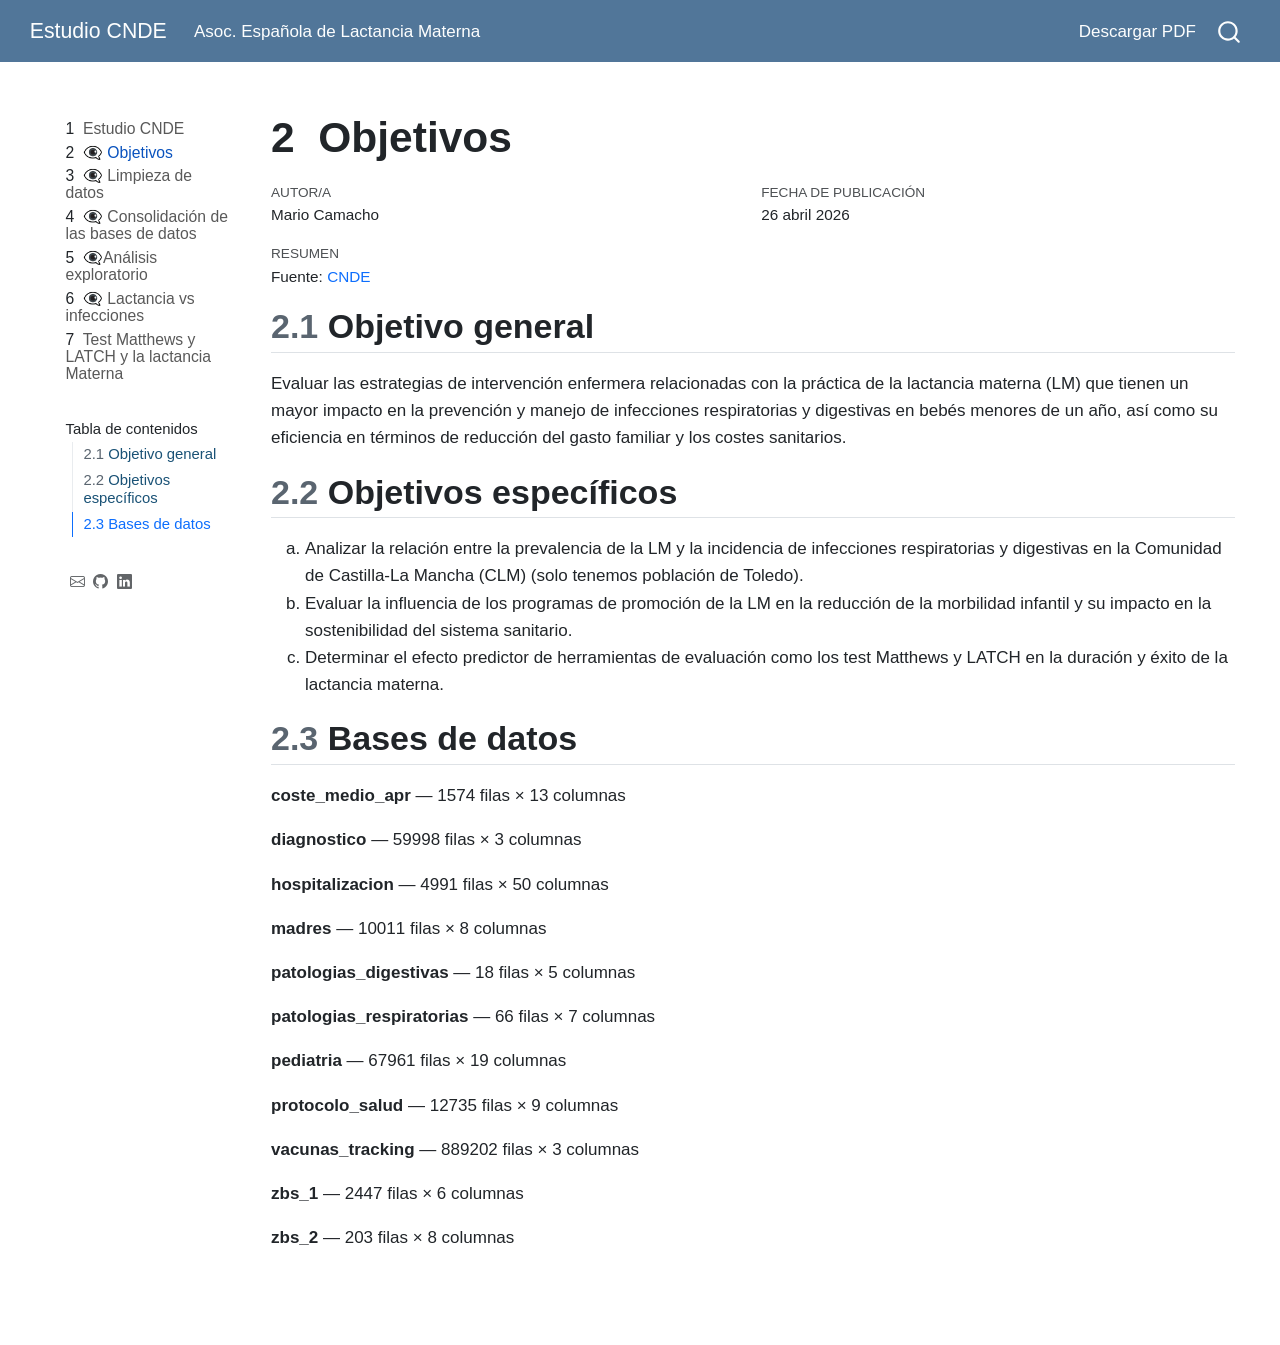
==== src/00_intro.html @ 19fd9476 "Add files via upload" ====
<!DOCTYPE html>
<html xmlns="http://www.w3.org/1999/xhtml" lang="es" xml:lang="es"><head>
<meta http-equiv="Content-Type" content="text/html; charset=UTF-8">
<meta charset="utf-8">
<meta name="generator" content="quarto-1.9.36">
<meta name="viewport" content="width=device-width, initial-scale=1.0, user-scalable=yes">
<meta name="author" content="Mario Camacho">
<title>Estudio CNDE-LM, Infecciones y costes – Estudio CNDE</title>
<style>

code{white-space: pre-wrap;}
span.smallcaps{font-variant: small-caps;}
div.columns{display: flex; gap: min(4vw, 1.5em);}
div.column{flex: auto; overflow-x: auto;}
div.hanging-indent{margin-left: 1.5em; text-indent: -1.5em;}
ul.task-list{list-style: none;}
ul.task-list li input[type="checkbox"] {
width: 0.8em;
margin: 0 0.8em 0.2em -1em;  vertical-align: middle;
}
</style>

<script>const headroomChanged = new CustomEvent("quarto-hrChanged", {
  detail: {},
  bubbles: true,
  cancelable: false,
  composed: false,
});

const announceDismiss = () => {
  const annEl = window.document.getElementById("quarto-announcement");
  if (annEl) {
    annEl.remove();

    const annId = annEl.getAttribute("data-announcement-id");
    window.localStorage.setItem(`quarto-announce-${annId}`, "true");
  }
};

const announceRegister = () => {
  const annEl = window.document.getElementById("quarto-announcement");
  if (annEl) {
    const annId = annEl.getAttribute("data-announcement-id");
    const isDismissed =
      window.localStorage.getItem(`quarto-announce-${annId}`) || false;
    if (isDismissed) {
      announceDismiss();
      return;
    } else {
      annEl.classList.remove("hidden");
    }

    const actionEl = annEl.querySelector(".quarto-announcement-action");
    if (actionEl) {
      actionEl.addEventListener("click", function (e) {
        e.preventDefault();
        // Hide the bar immediately
        announceDismiss();
      });
    }
  }
};

window.document.addEventListener("DOMContentLoaded", function () {
  let init = false;

  announceRegister();

  // Manage the back to top button, if one is present.
  let lastScrollTop = window.pageYOffset || document.documentElement.scrollTop;
  const scrollDownBuffer = 5;
  const scrollUpBuffer = 35;
  const btn = document.getElementById("quarto-back-to-top");
  const hideBackToTop = () => {
    btn.style.display = "none";
  };
  const showBackToTop = () => {
    btn.style.display = "inline-block";
  };
  if (btn) {
    window.document.addEventListener(
      "scroll",
      function () {
        const currentScrollTop =
          window.pageYOffset || document.documentElement.scrollTop;

        // Shows and hides the button 'intelligently' as the user scrolls
        if (currentScrollTop - scrollDownBuffer > lastScrollTop) {
          hideBackToTop();
          lastScrollTop = currentScrollTop <= 0 ? 0 : currentScrollTop;
        } else if (currentScrollTop < lastScrollTop - scrollUpBuffer) {
          showBackToTop();
          lastScrollTop = currentScrollTop <= 0 ? 0 : currentScrollTop;
        }

        // Show the button at the bottom, hides it at the top
        if (currentScrollTop <= 0) {
          hideBackToTop();
        } else if (
          window.innerHeight + currentScrollTop >=
          document.body.offsetHeight
        ) {
          showBackToTop();
        }
      },
      false
    );
  }

  function throttle(func, wait) {
    var timeout;
    return function () {
      const context = this;
      const args = arguments;
      const later = function () {
        clearTimeout(timeout);
        timeout = null;
        func.apply(context, args);
      };

      if (!timeout) {
        timeout = setTimeout(later, wait);
      }
    };
  }

  function headerOffset() {
    // Set an offset if there is are fixed top navbar
    const headerEl = window.document.querySelector("header.fixed-top");
    if (headerEl) {
      return headerEl.clientHeight;
    } else {
      return 0;
    }
  }

  function footerOffset() {
    const footerEl = window.document.querySelector("footer.footer");
    if (footerEl) {
      return footerEl.clientHeight;
    } else {
      return 0;
    }
  }

  function dashboardOffset() {
    const dashboardNavEl = window.document.getElementById(
      "quarto-dashboard-header"
    );
    if (dashboardNavEl !== null) {
      return dashboardNavEl.clientHeight;
    } else {
      return 0;
    }
  }

  function updateDocumentOffsetWithoutAnimation() {
    updateDocumentOffset(false);
  }

  function updateDocumentOffset(animated) {
    // set body offset
    const topOffset = headerOffset();
    const bodyOffset = topOffset + footerOffset() + dashboardOffset();
    const bodyEl = window.document.body;
    bodyEl.setAttribute("data-bs-offset", topOffset);
    bodyEl.style.paddingTop = topOffset + "px";

    // deal with sidebar offsets
    const sidebars = window.document.querySelectorAll(
      ".sidebar, .headroom-target"
    );
    sidebars.forEach((sidebar) => {
      if (!animated) {
        sidebar.classList.add("notransition");
        // Remove the no transition class after the animation has time to complete
        setTimeout(function () {
          sidebar.classList.remove("notransition");
        }, 201);
      }

      if (window.Headroom && sidebar.classList.contains("sidebar-unpinned")) {
        sidebar.style.top = "0";
        sidebar.style.maxHeight = "100vh";
      } else {
        sidebar.style.top = topOffset + "px";
        sidebar.style.maxHeight = "calc(100vh - " + topOffset + "px)";
      }
    });

    // allow space for footer
    const mainContainer = window.document.querySelector(".quarto-container");
    if (mainContainer) {
      mainContainer.style.minHeight = "calc(100vh - " + bodyOffset + "px)";
    }

    // link offset
    let linkStyle = window.document.querySelector("#quarto-target-style");
    if (!linkStyle) {
      linkStyle = window.document.createElement("style");
      linkStyle.setAttribute("id", "quarto-target-style");
      window.document.head.appendChild(linkStyle);
    }
    while (linkStyle.firstChild) {
      linkStyle.removeChild(linkStyle.firstChild);
    }
    if (topOffset > 0) {
      linkStyle.appendChild(
        window.document.createTextNode(`
      section:target::before {
        content: "";
        display: block;
        height: ${topOffset}px;
        margin: -${topOffset}px 0 0;
      }`)
      );
    }
    if (init) {
      window.dispatchEvent(headroomChanged);
    }
    init = true;
  }

  // initialize headroom
  var header = window.document.querySelector("#quarto-header");
  if (header && window.Headroom) {
    const headroom = new window.Headroom(header, {
      tolerance: 5,
      onPin: function () {
        const sidebars = window.document.querySelectorAll(
          ".sidebar, .headroom-target"
        );
        sidebars.forEach((sidebar) => {
          sidebar.classList.remove("sidebar-unpinned");
        });
        updateDocumentOffset();
      },
      onUnpin: function () {
        const sidebars = window.document.querySelectorAll(
          ".sidebar, .headroom-target"
        );
        sidebars.forEach((sidebar) => {
          sidebar.classList.add("sidebar-unpinned");
        });
        updateDocumentOffset();
      },
    });
    headroom.init();

    let frozen = false;
    window.quartoToggleHeadroom = function () {
      if (frozen) {
        headroom.unfreeze();
        frozen = false;
      } else {
        headroom.freeze();
        frozen = true;
      }
    };
  }

  window.addEventListener(
    "hashchange",
    function (e) {
      if (
        getComputedStyle(document.documentElement).scrollBehavior !== "smooth"
      ) {
        window.scrollTo(0, window.pageYOffset - headerOffset());
      }
    },
    false
  );

  // Observe size changed for the header
  const headerEl = window.document.querySelector("header.fixed-top");
  if (headerEl && window.ResizeObserver) {
    const observer = new window.ResizeObserver(() => {
      setTimeout(updateDocumentOffsetWithoutAnimation, 0);
    });
    observer.observe(headerEl, {
      attributes: true,
      childList: true,
      characterData: true,
    });
  } else {
    window.addEventListener(
      "resize",
      throttle(updateDocumentOffsetWithoutAnimation, 50)
    );
  }
  setTimeout(updateDocumentOffsetWithoutAnimation, 250);

  // fixup index.html links if we aren't on the filesystem
  if (window.location.protocol !== "file:") {
    const links = window.document.querySelectorAll("a");
    for (let i = 0; i < links.length; i++) {
      if (links[i].href) {
        links[i].dataset.originalHref = links[i].href;
        links[i].href = links[i].href.replace(/\/index\.html/, "/");
      }
    }

    // Fixup any sharing links that require urls
    // Append url to any sharing urls
    const sharingLinks = window.document.querySelectorAll(
      "a.sidebar-tools-main-item, a.quarto-navigation-tool, a.quarto-navbar-tools, a.quarto-navbar-tools-item"
    );
    for (let i = 0; i < sharingLinks.length; i++) {
      const sharingLink = sharingLinks[i];
      const href = sharingLink.getAttribute("href");
      if (href) {
        sharingLink.setAttribute(
          "href",
          href.replace("|url|", window.location.href)
        );
      }
    }

    // Scroll the active navigation item into view, if necessary
    const navSidebar = window.document.querySelector("nav#quarto-sidebar");
    if (navSidebar) {
      // Find the active item
      const activeItem = navSidebar.querySelector("li.sidebar-item a.active");
      if (activeItem) {
        // Wait for the scroll height and height to resolve by observing size changes on the
        // nav element that is scrollable
        const resizeObserver = new ResizeObserver((_entries) => {
          // The bottom of the element
          const elBottom = activeItem.offsetTop;
          const viewBottom = navSidebar.scrollTop + navSidebar.clientHeight;

          // The element height and scroll height are the same, then we are still loading
          if (viewBottom !== navSidebar.scrollHeight) {
            // Determine if the item isn't visible and scroll to it
            if (elBottom >= viewBottom) {
              navSidebar.scrollTop = elBottom;
            }

            // stop observing now since we've completed the scroll
            resizeObserver.unobserve(navSidebar);
          }
        });
        resizeObserver.observe(navSidebar);
      }
    }
  }
});
</script>
<script>/*!
 * headroom.js v0.12.0 - Give your page some headroom. Hide your header until you need it
 * Copyright (c) 2020 Nick Williams - http://wicky.nillia.ms/headroom.js
 * License: MIT
 */

!function(t,n){"object"==typeof exports&&"undefined"!=typeof module?module.exports=n():"function"==typeof define&&define.amd?define(n):(t=t||self).Headroom=n()}(this,function(){"use strict";function t(){return"undefined"!=typeof window}function d(t){return function(t){return t&&t.document&&function(t){return 9===t.nodeType}(t.document)}(t)?function(t){var n=t.document,o=n.body,s=n.documentElement;return{scrollHeight:function(){return Math.max(o.scrollHeight,s.scrollHeight,o.offsetHeight,s.offsetHeight,o.clientHeight,s.clientHeight)},height:function(){return t.innerHeight||s.clientHeight||o.clientHeight},scrollY:function(){return void 0!==t.pageYOffset?t.pageYOffset:(s||o.parentNode||o).scrollTop}}}(t):function(t){return{scrollHeight:function(){return Math.max(t.scrollHeight,t.offsetHeight,t.clientHeight)},height:function(){return Math.max(t.offsetHeight,t.clientHeight)},scrollY:function(){return t.scrollTop}}}(t)}function n(t,s,e){var n,o=function(){var n=!1;try{var t={get passive(){n=!0}};window.addEventListener("test",t,t),window.removeEventListener("test",t,t)}catch(t){n=!1}return n}(),i=!1,r=d(t),l=r.scrollY(),a={};function c(){var t=Math.round(r.scrollY()),n=r.height(),o=r.scrollHeight();a.scrollY=t,a.lastScrollY=l,a.direction=l<t?"down":"up",a.distance=Math.abs(t-l),a.isOutOfBounds=t<0||o<t+n,a.top=t<=s.offset[a.direction],a.bottom=o<=t+n,a.toleranceExceeded=a.distance>s.tolerance[a.direction],e(a),l=t,i=!1}function h(){i||(i=!0,n=requestAnimationFrame(c))}var u=!!o&&{passive:!0,capture:!1};return t.addEventListener("scroll",h,u),c(),{destroy:function(){cancelAnimationFrame(n),t.removeEventListener("scroll",h,u)}}}function o(t){return t===Object(t)?t:{down:t,up:t}}function s(t,n){n=n||{},Object.assign(this,s.options,n),this.classes=Object.assign({},s.options.classes,n.classes),this.elem=t,this.tolerance=o(this.tolerance),this.offset=o(this.offset),this.initialised=!1,this.frozen=!1}return s.prototype={constructor:s,init:function(){return s.cutsTheMustard&&!this.initialised&&(this.addClass("initial"),this.initialised=!0,setTimeout(function(t){t.scrollTracker=n(t.scroller,{offset:t.offset,tolerance:t.tolerance},t.update.bind(t))},100,this)),this},destroy:function(){this.initialised=!1,Object.keys(this.classes).forEach(this.removeClass,this),this.scrollTracker.destroy()},unpin:function(){!this.hasClass("pinned")&&this.hasClass("unpinned")||(this.addClass("unpinned"),this.removeClass("pinned"),this.onUnpin&&this.onUnpin.call(this))},pin:function(){this.hasClass("unpinned")&&(this.addClass("pinned"),this.removeClass("unpinned"),this.onPin&&this.onPin.call(this))},freeze:function(){this.frozen=!0,this.addClass("frozen")},unfreeze:function(){this.frozen=!1,this.removeClass("frozen")},top:function(){this.hasClass("top")||(this.addClass("top"),this.removeClass("notTop"),this.onTop&&this.onTop.call(this))},notTop:function(){this.hasClass("notTop")||(this.addClass("notTop"),this.removeClass("top"),this.onNotTop&&this.onNotTop.call(this))},bottom:function(){this.hasClass("bottom")||(this.addClass("bottom"),this.removeClass("notBottom"),this.onBottom&&this.onBottom.call(this))},notBottom:function(){this.hasClass("notBottom")||(this.addClass("notBottom"),this.removeClass("bottom"),this.onNotBottom&&this.onNotBottom.call(this))},shouldUnpin:function(t){return"down"===t.direction&&!t.top&&t.toleranceExceeded},shouldPin:function(t){return"up"===t.direction&&t.toleranceExceeded||t.top},addClass:function(t){this.elem.classList.add.apply(this.elem.classList,this.classes[t].split(" "))},removeClass:function(t){this.elem.classList.remove.apply(this.elem.classList,this.classes[t].split(" "))},hasClass:function(t){return this.classes[t].split(" ").every(function(t){return this.classList.contains(t)},this.elem)},update:function(t){t.isOutOfBounds||!0!==this.frozen&&(t.top?this.top():this.notTop(),t.bottom?this.bottom():this.notBottom(),this.shouldUnpin(t)?this.unpin():this.shouldPin(t)&&this.pin())}},s.options={tolerance:{up:0,down:0},offset:0,scroller:t()?window:null,classes:{frozen:"headroom--frozen",pinned:"headroom--pinned",unpinned:"headroom--unpinned",top:"headroom--top",notTop:"headroom--not-top",bottom:"headroom--bottom",notBottom:"headroom--not-bottom",initial:"headroom"}},s.cutsTheMustard=!!(t()&&function(){}.bind&&"classList"in document.documentElement&&Object.assign&&Object.keys&&requestAnimationFrame),s});
</script>
<script>/*!
 * clipboard.js v2.0.11
 * https://clipboardjs.com/
 *
 * Licensed MIT © Zeno Rocha
 */
!function(t,e){"object"==typeof exports&&"object"==typeof module?module.exports=e():"function"==typeof define&&define.amd?define([],e):"object"==typeof exports?exports.ClipboardJS=e():t.ClipboardJS=e()}(this,function(){return n={686:function(t,e,n){"use strict";n.d(e,{default:function(){return b}});var e=n(279),i=n.n(e),e=n(370),u=n.n(e),e=n(817),r=n.n(e);function c(t){try{return document.execCommand(t)}catch(t){return}}var a=function(t){t=r()(t);return c("cut"),t};function o(t,e){var n,o,t=(n=t,o="rtl"===document.documentElement.getAttribute("dir"),(t=document.createElement("textarea")).style.fontSize="12pt",t.style.border="0",t.style.padding="0",t.style.margin="0",t.style.position="absolute",t.style[o?"right":"left"]="-9999px",o=window.pageYOffset||document.documentElement.scrollTop,t.style.top="".concat(o,"px"),t.setAttribute("readonly",""),t.value=n,t);return e.container.appendChild(t),e=r()(t),c("copy"),t.remove(),e}var f=function(t){var e=1<arguments.length&&void 0!==arguments[1]?arguments[1]:{container:document.body},n="";return"string"==typeof t?n=o(t,e):t instanceof HTMLInputElement&&!["text","search","url","tel","password"].includes(null==t?void 0:t.type)?n=o(t.value,e):(n=r()(t),c("copy")),n};function l(t){return(l="function"==typeof Symbol&&"symbol"==typeof Symbol.iterator?function(t){return typeof t}:function(t){return t&&"function"==typeof Symbol&&t.constructor===Symbol&&t!==Symbol.prototype?"symbol":typeof t})(t)}var s=function(){var t=0<arguments.length&&void 0!==arguments[0]?arguments[0]:{},e=t.action,n=void 0===e?"copy":e,o=t.container,e=t.target,t=t.text;if("copy"!==n&&"cut"!==n)throw new Error('Invalid "action" value, use either "copy" or "cut"');if(void 0!==e){if(!e||"object"!==l(e)||1!==e.nodeType)throw new Error('Invalid "target" value, use a valid Element');if("copy"===n&&e.hasAttribute("disabled"))throw new Error('Invalid "target" attribute. Please use "readonly" instead of "disabled" attribute');if("cut"===n&&(e.hasAttribute("readonly")||e.hasAttribute("disabled")))throw new Error('Invalid "target" attribute. You can\'t cut text from elements with "readonly" or "disabled" attributes')}return t?f(t,{container:o}):e?"cut"===n?a(e):f(e,{container:o}):void 0};function p(t){return(p="function"==typeof Symbol&&"symbol"==typeof Symbol.iterator?function(t){return typeof t}:function(t){return t&&"function"==typeof Symbol&&t.constructor===Symbol&&t!==Symbol.prototype?"symbol":typeof t})(t)}function d(t,e){for(var n=0;n<e.length;n++){var o=e[n];o.enumerable=o.enumerable||!1,o.configurable=!0,"value"in o&&(o.writable=!0),Object.defineProperty(t,o.key,o)}}function y(t,e){return(y=Object.setPrototypeOf||function(t,e){return t.__proto__=e,t})(t,e)}function h(n){var o=function(){if("undefined"==typeof Reflect||!Reflect.construct)return!1;if(Reflect.construct.sham)return!1;if("function"==typeof Proxy)return!0;try{return Date.prototype.toString.call(Reflect.construct(Date,[],function(){})),!0}catch(t){return!1}}();return function(){var t,e=v(n);return t=o?(t=v(this).constructor,Reflect.construct(e,arguments,t)):e.apply(this,arguments),e=this,!(t=t)||"object"!==p(t)&&"function"!=typeof t?function(t){if(void 0!==t)return t;throw new ReferenceError("this hasn't been initialised - super() hasn't been called")}(e):t}}function v(t){return(v=Object.setPrototypeOf?Object.getPrototypeOf:function(t){return t.__proto__||Object.getPrototypeOf(t)})(t)}function m(t,e){t="data-clipboard-".concat(t);if(e.hasAttribute(t))return e.getAttribute(t)}var b=function(){!function(t,e){if("function"!=typeof e&&null!==e)throw new TypeError("Super expression must either be null or a function");t.prototype=Object.create(e&&e.prototype,{constructor:{value:t,writable:!0,configurable:!0}}),e&&y(t,e)}(r,i());var t,e,n,o=h(r);function r(t,e){var n;return function(t){if(!(t instanceof r))throw new TypeError("Cannot call a class as a function")}(this),(n=o.call(this)).resolveOptions(e),n.listenClick(t),n}return t=r,n=[{key:"copy",value:function(t){var e=1<arguments.length&&void 0!==arguments[1]?arguments[1]:{container:document.body};return f(t,e)}},{key:"cut",value:function(t){return a(t)}},{key:"isSupported",value:function(){var t=0<arguments.length&&void 0!==arguments[0]?arguments[0]:["copy","cut"],t="string"==typeof t?[t]:t,e=!!document.queryCommandSupported;return t.forEach(function(t){e=e&&!!document.queryCommandSupported(t)}),e}}],(e=[{key:"resolveOptions",value:function(){var t=0<arguments.length&&void 0!==arguments[0]?arguments[0]:{};this.action="function"==typeof t.action?t.action:this.defaultAction,this.target="function"==typeof t.target?t.target:this.defaultTarget,this.text="function"==typeof t.text?t.text:this.defaultText,this.container="object"===p(t.container)?t.container:document.body}},{key:"listenClick",value:function(t){var e=this;this.listener=u()(t,"click",function(t){return e.onClick(t)})}},{key:"onClick",value:function(t){var e=t.delegateTarget||t.currentTarget,n=this.action(e)||"copy",t=s({action:n,container:this.container,target:this.target(e),text:this.text(e)});this.emit(t?"success":"error",{action:n,text:t,trigger:e,clearSelection:function(){e&&e.focus(),window.getSelection().removeAllRanges()}})}},{key:"defaultAction",value:function(t){return m("action",t)}},{key:"defaultTarget",value:function(t){t=m("target",t);if(t)return document.querySelector(t)}},{key:"defaultText",value:function(t){return m("text",t)}},{key:"destroy",value:function(){this.listener.destroy()}}])&&d(t.prototype,e),n&&d(t,n),r}()},828:function(t){var e;"undefined"==typeof Element||Element.prototype.matches||((e=Element.prototype).matches=e.matchesSelector||e.mozMatchesSelector||e.msMatchesSelector||e.oMatchesSelector||e.webkitMatchesSelector),t.exports=function(t,e){for(;t&&9!==t.nodeType;){if("function"==typeof t.matches&&t.matches(e))return t;t=t.parentNode}}},438:function(t,e,n){var u=n(828);function i(t,e,n,o,r){var i=function(e,n,t,o){return function(t){t.delegateTarget=u(t.target,n),t.delegateTarget&&o.call(e,t)}}.apply(this,arguments);return t.addEventListener(n,i,r),{destroy:function(){t.removeEventListener(n,i,r)}}}t.exports=function(t,e,n,o,r){return"function"==typeof t.addEventListener?i.apply(null,arguments):"function"==typeof n?i.bind(null,document).apply(null,arguments):("string"==typeof t&&(t=document.querySelectorAll(t)),Array.prototype.map.call(t,function(t){return i(t,e,n,o,r)}))}},879:function(t,n){n.node=function(t){return void 0!==t&&t instanceof HTMLElement&&1===t.nodeType},n.nodeList=function(t){var e=Object.prototype.toString.call(t);return void 0!==t&&("[object NodeList]"===e||"[object HTMLCollection]"===e)&&"length"in t&&(0===t.length||n.node(t[0]))},n.string=function(t){return"string"==typeof t||t instanceof String},n.fn=function(t){return"[object Function]"===Object.prototype.toString.call(t)}},370:function(t,e,n){var f=n(879),l=n(438);t.exports=function(t,e,n){if(!t&&!e&&!n)throw new Error("Missing required arguments");if(!f.string(e))throw new TypeError("Second argument must be a String");if(!f.fn(n))throw new TypeError("Third argument must be a Function");if(f.node(t))return c=e,a=n,(u=t).addEventListener(c,a),{destroy:function(){u.removeEventListener(c,a)}};if(f.nodeList(t))return o=t,r=e,i=n,Array.prototype.forEach.call(o,function(t){t.addEventListener(r,i)}),{destroy:function(){Array.prototype.forEach.call(o,function(t){t.removeEventListener(r,i)})}};if(f.string(t))return t=t,e=e,n=n,l(document.body,t,e,n);throw new TypeError("First argument must be a String, HTMLElement, HTMLCollection, or NodeList");var o,r,i,u,c,a}},817:function(t){t.exports=function(t){var e,n="SELECT"===t.nodeName?(t.focus(),t.value):"INPUT"===t.nodeName||"TEXTAREA"===t.nodeName?((e=t.hasAttribute("readonly"))||t.setAttribute("readonly",""),t.select(),t.setSelectionRange(0,t.value.length),e||t.removeAttribute("readonly"),t.value):(t.hasAttribute("contenteditable")&&t.focus(),n=window.getSelection(),(e=document.createRange()).selectNodeContents(t),n.removeAllRanges(),n.addRange(e),n.toString());return n}},279:function(t){function e(){}e.prototype={on:function(t,e,n){var o=this.e||(this.e={});return(o[t]||(o[t]=[])).push({fn:e,ctx:n}),this},once:function(t,e,n){var o=this;function r(){o.off(t,r),e.apply(n,arguments)}return r._=e,this.on(t,r,n)},emit:function(t){for(var e=[].slice.call(arguments,1),n=((this.e||(this.e={}))[t]||[]).slice(),o=0,r=n.length;o<r;o++)n[o].fn.apply(n[o].ctx,e);return this},off:function(t,e){var n=this.e||(this.e={}),o=n[t],r=[];if(o&&e)for(var i=0,u=o.length;i<u;i++)o[i].fn!==e&&o[i].fn._!==e&&r.push(o[i]);return r.length?n[t]=r:delete n[t],this}},t.exports=e,t.exports.TinyEmitter=e}},r={},o.n=function(t){var e=t&&t.__esModule?function(){return t.default}:function(){return t};return o.d(e,{a:e}),e},o.d=function(t,e){for(var n in e)o.o(e,n)&&!o.o(t,n)&&Object.defineProperty(t,n,{enumerable:!0,get:e[n]})},o.o=function(t,e){return Object.prototype.hasOwnProperty.call(t,e)},o(686).default;function o(t){if(r[t])return r[t].exports;var e=r[t]={exports:{}};return n[t](e,e.exports,o),e.exports}var n,r});</script>
<script>/*! @algolia/autocomplete-js 1.19.1 | MIT License | © Algolia, Inc. and contributors | https://github.com/algolia/autocomplete */
!function(e,t){"object"==typeof exports&&"undefined"!=typeof module?t(exports):"function"==typeof define&&define.amd?define(["exports"],t):t((e="undefined"!=typeof globalThis?globalThis:e||self)["@algolia/autocomplete-js"]={})}(this,(function(e){"use strict";function t(e,t){var n=Object.keys(e);if(Object.getOwnPropertySymbols){var r=Object.getOwnPropertySymbols(e);t&&(r=r.filter((function(t){return Object.getOwnPropertyDescriptor(e,t).enumerable}))),n.push.apply(n,r)}return n}function n(e){for(var n=1;n<arguments.length;n++){var r=null!=arguments[n]?arguments[n]:{};n%2?t(Object(r),!0).forEach((function(t){o(e,t,r[t])})):Object.getOwnPropertyDescriptors?Object.defineProperties(e,Object.getOwnPropertyDescriptors(r)):t(Object(r)).forEach((function(t){Object.defineProperty(e,t,Object.getOwnPropertyDescriptor(r,t))}))}return e}function r(e){return r="function"==typeof Symbol&&"symbol"==typeof Symbol.iterator?function(e){return typeof e}:function(e){return e&&"function"==typeof Symbol&&e.constructor===Symbol&&e!==Symbol.prototype?"symbol":typeof e},r(e)}function o(e,t,n){return(t=function(e){var t=function(e,t){if("object"!=typeof e||null===e)return e;var n=e[Symbol.toPrimitive];if(void 0!==n){var r=n.call(e,t||"default");if("object"!=typeof r)return r;throw new TypeError("@@toPrimitive must return a primitive value.")}return("string"===t?String:Number)(e)}(e,"string");return"symbol"==typeof t?t:String(t)}(t))in e?Object.defineProperty(e,t,{value:n,enumerable:!0,configurable:!0,writable:!0}):e[t]=n,e}function i(){return i=Object.assign?Object.assign.bind():function(e){for(var t=1;t<arguments.length;t++){var n=arguments[t];for(var r in n)Object.prototype.hasOwnProperty.call(n,r)&&(e[r]=n[r])}return e},i.apply(this,arguments)}function u(e,t){if(null==e)return{};var n,r,o=function(e,t){if(null==e)return{};var n,r,o={},i=Object.keys(e);for(r=0;r<i.length;r++)n=i[r],t.indexOf(n)>=0||(o[n]=e[n]);return o}(e,t);if(Object.getOwnPropertySymbols){var i=Object.getOwnPropertySymbols(e);for(r=0;r<i.length;r++)n=i[r],t.indexOf(n)>=0||Object.prototype.propertyIsEnumerable.call(e,n)&&(o[n]=e[n])}return o}function a(e,t){return function(e){if(Array.isArray(e))return e}(e)||function(e,t){var n=null==e?null:"undefined"!=typeof Symbol&&e[Symbol.iterator]||e["@@iterator"];if(null!=n){var r,o,i,u,a=[],l=!0,c=!1;try{if(i=(n=n.call(e)).next,0===t){if(Object(n)!==n)return;l=!1}else for(;!(l=(r=i.call(n)).done)&&(a.push(r.value),a.length!==t);l=!0);}catch(e){c=!0,o=e}finally{try{if(!l&&null!=n.return&&(u=n.return(),Object(u)!==u))return}finally{if(c)throw o}}return a}}(e,t)||c(e,t)||function(){throw new TypeError("Invalid attempt to destructure non-iterable instance.\nIn order to be iterable, non-array objects must have a [Symbol.iterator]() method.")}()}function l(e){return function(e){if(Array.isArray(e))return s(e)}(e)||function(e){if("undefined"!=typeof Symbol&&null!=e[Symbol.iterator]||null!=e["@@iterator"])return Array.from(e)}(e)||c(e)||function(){throw new TypeError("Invalid attempt to spread non-iterable instance.\nIn order to be iterable, non-array objects must have a [Symbol.iterator]() method.")}()}function c(e,t){if(e){if("string"==typeof e)return s(e,t);var n=Object.prototype.toString.call(e).slice(8,-1);return"Object"===n&&e.constructor&&(n=e.constructor.name),"Map"===n||"Set"===n?Array.from(e):"Arguments"===n||/^(?:Ui|I)nt(?:8|16|32)(?:Clamped)?Array$/.test(n)?s(e,t):void 0}}function s(e,t){(null==t||t>e.length)&&(t=e.length);for(var n=0,r=new Array(t);n<t;n++)r[n]=e[n];return r}function f(e){return{current:e}}function p(e,t){var n=void 0;return function(){for(var r=arguments.length,o=new Array(r),i=0;i<r;i++)o[i]=arguments[i];n&&clearTimeout(n),n=setTimeout((function(){return e.apply(void 0,o)}),t)}}function m(e){return e.reduce((function(e,t){return e.concat(t)}),[])}var v=0;function d(){return"autocomplete-".concat(v++)}function y(e,t){return t.reduce((function(e,t){return e&&e[t]}),e)}function b(e){return 0===e.collections.length?0:e.collections.reduce((function(e,t){return e+t.items.length}),0)}function g(e){return e!==Object(e)}function h(e,t){if(e===t)return!0;if(g(e)||g(t)||"function"==typeof e||"function"==typeof t)return e===t;if(Object.keys(e).length!==Object.keys(t).length)return!1;for(var n=0,r=Object.keys(e);n<r.length;n++){var o=r[n];if(!(o in t))return!1;if(!h(e[o],t[o]))return!1}return!0}var _=function(){};var O="1.19.1",S=[{segment:"autocomplete-core",version:O}];function j(e){var t=e.item,n=e.items,r=void 0===n?[]:n;return{index:t.__autocomplete_indexName,items:[t],positions:[1+r.findIndex((function(e){return e.objectID===t.objectID}))],queryID:t.__autocomplete_queryID,algoliaSource:["autocomplete"]}}function P(e,t){return function(e){if(Array.isArray(e))return e}(e)||function(e,t){var n=null==e?null:"undefined"!=typeof Symbol&&e[Symbol.iterator]||e["@@iterator"];if(null!=n){var r,o,i,u,a=[],l=!0,c=!1;try{if(i=(n=n.call(e)).next,0===t){if(Object(n)!==n)return;l=!1}else for(;!(l=(r=i.call(n)).done)&&(a.push(r.value),a.length!==t);l=!0);}catch(e){c=!0,o=e}finally{try{if(!l&&null!=n.return&&(u=n.return(),Object(u)!==u))return}finally{if(c)throw o}}return a}}(e,t)||function(e,t){if(!e)return;if("string"==typeof e)return w(e,t);var n=Object.prototype.toString.call(e).slice(8,-1);"Object"===n&&e.constructor&&(n=e.constructor.name);if("Map"===n||"Set"===n)return Array.from(e);if("Arguments"===n||/^(?:Ui|I)nt(?:8|16|32)(?:Clamped)?Array$/.test(n))return w(e,t)}(e,t)||function(){throw new TypeError("Invalid attempt to destructure non-iterable instance.\nIn order to be iterable, non-array objects must have a [Symbol.iterator]() method.")}()}function w(e,t){(null==t||t>e.length)&&(t=e.length);for(var n=0,r=new Array(t);n<t;n++)r[n]=e[n];return r}var I=["items"],A=["items"];function E(e){return E="function"==typeof Symbol&&"symbol"==typeof Symbol.iterator?function(e){return typeof e}:function(e){return e&&"function"==typeof Symbol&&e.constructor===Symbol&&e!==Symbol.prototype?"symbol":typeof e},E(e)}function D(e){return function(e){if(Array.isArray(e))return C(e)}(e)||function(e){if("undefined"!=typeof Symbol&&null!=e[Symbol.iterator]||null!=e["@@iterator"])return Array.from(e)}(e)||function(e,t){if(!e)return;if("string"==typeof e)return C(e,t);var n=Object.prototype.toString.call(e).slice(8,-1);"Object"===n&&e.constructor&&(n=e.constructor.name);if("Map"===n||"Set"===n)return Array.from(e);if("Arguments"===n||/^(?:Ui|I)nt(?:8|16|32)(?:Clamped)?Array$/.test(n))return C(e,t)}(e)||function(){throw new TypeError("Invalid attempt to spread non-iterable instance.\nIn order to be iterable, non-array objects must have a [Symbol.iterator]() method.")}()}function C(e,t){(null==t||t>e.length)&&(t=e.length);for(var n=0,r=new Array(t);n<t;n++)r[n]=e[n];return r}function k(e,t){if(null==e)return{};var n,r,o=function(e,t){if(null==e)return{};var n,r,o={},i=Object.keys(e);for(r=0;r<i.length;r++)n=i[r],t.indexOf(n)>=0||(o[n]=e[n]);return o}(e,t);if(Object.getOwnPropertySymbols){var i=Object.getOwnPropertySymbols(e);for(r=0;r<i.length;r++)n=i[r],t.indexOf(n)>=0||Object.prototype.propertyIsEnumerable.call(e,n)&&(o[n]=e[n])}return o}function x(e,t){var n=Object.keys(e);if(Object.getOwnPropertySymbols){var r=Object.getOwnPropertySymbols(e);t&&(r=r.filter((function(t){return Object.getOwnPropertyDescriptor(e,t).enumerable}))),n.push.apply(n,r)}return n}function N(e){for(var t=1;t<arguments.length;t++){var n=null!=arguments[t]?arguments[t]:{};t%2?x(Object(n),!0).forEach((function(t){T(e,t,n[t])})):Object.getOwnPropertyDescriptors?Object.defineProperties(e,Object.getOwnPropertyDescriptors(n)):x(Object(n)).forEach((function(t){Object.defineProperty(e,t,Object.getOwnPropertyDescriptor(n,t))}))}return e}function T(e,t,n){return(t=function(e){var t=function(e,t){if("object"!==E(e)||null===e)return e;var n=e[Symbol.toPrimitive];if(void 0!==n){var r=n.call(e,t||"default");if("object"!==E(r))return r;throw new TypeError("@@toPrimitive must return a primitive value.")}return("string"===t?String:Number)(e)}(e,"string");return"symbol"===E(t)?t:String(t)}(t))in e?Object.defineProperty(e,t,{value:n,enumerable:!0,configurable:!0,writable:!0}):e[t]=n,e}function q(e){for(var t=arguments.length>1&&void 0!==arguments[1]?arguments[1]:20,n=[],r=0;r<e.objectIDs.length;r+=t)n.push(N(N({},e),{},{objectIDs:e.objectIDs.slice(r,r+t)}));return n}function B(e){return e.map((function(e){var t=e.items,n=k(e,I);return N(N({},n),{},{objectIDs:(null==t?void 0:t.map((function(e){return e.objectID})))||n.objectIDs})}))}function R(e){var t,n,r,o=(t=P((e.version||"").split(".").map(Number),2),n=t[0],r=t[1],n>=3||2===n&&r>=4||1===n&&r>=10);function i(t,n,r){if(o&&void 0!==r){var i=r[0].__autocomplete_algoliaCredentials,u={"X-Algolia-Application-Id":i.appId,"X-Algolia-API-Key":i.apiKey};e.apply(void 0,[t].concat(D(n),[{headers:u}]))}else e.apply(void 0,[t].concat(D(n)))}return{init:function(t,n){e("init",{appId:t,apiKey:n})},setAuthenticatedUserToken:function(t){e("setAuthenticatedUserToken",t)},setUserToken:function(t){e("setUserToken",t)},clickedObjectIDsAfterSearch:function(){for(var e=arguments.length,t=new Array(e),n=0;n<e;n++)t[n]=arguments[n];t.length>0&&i("clickedObjectIDsAfterSearch",B(t),t[0].items)},clickedObjectIDs:function(){for(var e=arguments.length,t=new Array(e),n=0;n<e;n++)t[n]=arguments[n];t.length>0&&i("clickedObjectIDs",B(t),t[0].items)},clickedFilters:function(){for(var t=arguments.length,n=new Array(t),r=0;r<t;r++)n[r]=arguments[r];n.length>0&&e.apply(void 0,["clickedFilters"].concat(n))},convertedObjectIDsAfterSearch:function(){for(var e=arguments.length,t=new Array(e),n=0;n<e;n++)t[n]=arguments[n];t.length>0&&i("convertedObjectIDsAfterSearch",B(t),t[0].items)},convertedObjectIDs:function(){for(var e=arguments.length,t=new Array(e),n=0;n<e;n++)t[n]=arguments[n];t.length>0&&i("convertedObjectIDs",B(t),t[0].items)},convertedFilters:function(){for(var t=arguments.length,n=new Array(t),r=0;r<t;r++)n[r]=arguments[r];n.length>0&&e.apply(void 0,["convertedFilters"].concat(n))},viewedObjectIDs:function(){for(var e=arguments.length,t=new Array(e),n=0;n<e;n++)t[n]=arguments[n];t.length>0&&t.reduce((function(e,t){var n=t.items,r=k(t,A);return[].concat(D(e),D(q(N(N({},r),{},{objectIDs:(null==n?void 0:n.map((function(e){return e.objectID})))||r.objectIDs})).map((function(e){return{items:n,payload:e}}))))}),[]).forEach((function(e){var t=e.items;return i("viewedObjectIDs",[e.payload],t)}))},viewedFilters:function(){for(var t=arguments.length,n=new Array(t),r=0;r<t;r++)n[r]=arguments[r];n.length>0&&e.apply(void 0,["viewedFilters"].concat(n))}}}function L(e){var t=e.items.reduce((function(e,t){var n;return e[t.__autocomplete_indexName]=(null!==(n=e[t.__autocomplete_indexName])&&void 0!==n?n:[]).concat(t),e}),{});return Object.keys(t).map((function(e){return{index:e,items:t[e],algoliaSource:["autocomplete"]}}))}function F(e){return e.objectID&&e.__autocomplete_indexName&&e.__autocomplete_queryID}function U(e){return U="function"==typeof Symbol&&"symbol"==typeof Symbol.iterator?function(e){return typeof e}:function(e){return e&&"function"==typeof Symbol&&e.constructor===Symbol&&e!==Symbol.prototype?"symbol":typeof e},U(e)}function M(e){return function(e){if(Array.isArray(e))return H(e)}(e)||function(e){if("undefined"!=typeof Symbol&&null!=e[Symbol.iterator]||null!=e["@@iterator"])return Array.from(e)}(e)||function(e,t){if(!e)return;if("string"==typeof e)return H(e,t);var n=Object.prototype.toString.call(e).slice(8,-1);"Object"===n&&e.constructor&&(n=e.constructor.name);if("Map"===n||"Set"===n)return Array.from(e);if("Arguments"===n||/^(?:Ui|I)nt(?:8|16|32)(?:Clamped)?Array$/.test(n))return H(e,t)}(e)||function(){throw new TypeError("Invalid attempt to spread non-iterable instance.\nIn order to be iterable, non-array objects must have a [Symbol.iterator]() method.")}()}function H(e,t){(null==t||t>e.length)&&(t=e.length);for(var n=0,r=new Array(t);n<t;n++)r[n]=e[n];return r}function V(e,t){var n=Object.keys(e);if(Object.getOwnPropertySymbols){var r=Object.getOwnPropertySymbols(e);t&&(r=r.filter((function(t){return Object.getOwnPropertyDescriptor(e,t).enumerable}))),n.push.apply(n,r)}return n}function W(e){for(var t=1;t<arguments.length;t++){var n=null!=arguments[t]?arguments[t]:{};t%2?V(Object(n),!0).forEach((function(t){Q(e,t,n[t])})):Object.getOwnPropertyDescriptors?Object.defineProperties(e,Object.getOwnPropertyDescriptors(n)):V(Object(n)).forEach((function(t){Object.defineProperty(e,t,Object.getOwnPropertyDescriptor(n,t))}))}return e}function Q(e,t,n){return(t=function(e){var t=function(e,t){if("object"!==U(e)||null===e)return e;var n=e[Symbol.toPrimitive];if(void 0!==n){var r=n.call(e,t||"default");if("object"!==U(r))return r;throw new TypeError("@@toPrimitive must return a primitive value.")}return("string"===t?String:Number)(e)}(e,"string");return"symbol"===U(t)?t:String(t)}(t))in e?Object.defineProperty(e,t,{value:n,enumerable:!0,configurable:!0,writable:!0}):e[t]=n,e}var K="2.15.0",$="https://cdn.jsdelivr.net/npm/search-insights@".concat(K,"/dist/search-insights.min.js"),z=p((function(e){var t=e.onItemsChange,n=e.items,r=e.insights,o=e.state;t({insights:r,insightsEvents:L({items:n}).map((function(e){return W({eventName:"Items Viewed"},e)})),state:o})}),400);function G(e){var t=function(e){return W({onItemsChange:function(e){var t=e.insights,n=e.insightsEvents,r=e.state;t.viewedObjectIDs.apply(t,M(n.map((function(e){return W(W({},e),{},{algoliaSource:J(e.algoliaSource,r.context)})}))))},onSelect:function(e){var t=e.insights,n=e.insightsEvents,r=e.state;t.clickedObjectIDsAfterSearch.apply(t,M(n.map((function(e){return W(W({},e),{},{algoliaSource:J(e.algoliaSource,r.context)})}))))},onActive:_,__autocomplete_clickAnalytics:!0},e)}(e),n=t.insightsClient,r=t.insightsInitParams,o=t.onItemsChange,i=t.onSelect,u=t.onActive,a=t.__autocomplete_clickAnalytics,l=n;if(n||function(e){if("undefined"!=typeof window)e({window:window})}((function(e){var t=e.window,n=t.AlgoliaAnalyticsObject||"aa";"string"==typeof n&&(l=t[n]),l||(t.AlgoliaAnalyticsObject=n,t[n]||(t[n]=function(){t[n].queue||(t[n].queue=[]);for(var e=arguments.length,r=new Array(e),o=0;o<e;o++)r[o]=arguments[o];t[n].queue.push(r)}),t[n].version=K,l=t[n],function(e){var t="[Autocomplete]: Could not load search-insights.js. Please load it manually following https://alg.li/insights-autocomplete";try{var n=e.document.createElement("script");n.async=!0,n.src=$,n.onerror=function(){console.error(t)},document.body.appendChild(n)}catch(e){console.error(t)}}(t))})),!l)return{};r&&l("init",W({partial:!0},r));var c=R(l),s=f([]),m=p((function(e){var t=e.state;if(t.isOpen){var n=t.collections.reduce((function(e,t){return[].concat(M(e),M(t.items))}),[]).filter(F);h(s.current.map((function(e){return e.objectID})),n.map((function(e){return e.objectID})))||(s.current=n,n.length>0&&z({onItemsChange:o,items:n,insights:c,state:t}))}}),0);return{name:"aa.algoliaInsightsPlugin",subscribe:function(e){var t=e.setContext,n=e.onSelect,r=e.onActive;function o(e){t({algoliaInsightsPlugin:{__algoliaSearchParameters:W(W({},a?{clickAnalytics:!0}:{}),e?{userToken:X(e)}:{}),insights:c}})}l("addAlgoliaAgent","insights-plugin"),o(),l("onUserTokenChange",(function(e){o(e)})),l("getUserToken",null,(function(e,t){o(t)})),n((function(e){var t=e.item,n=e.state,r=e.event,o=e.source;F(t)&&i({state:n,event:r,insights:c,item:t,insightsEvents:[W({eventName:"Item Selected"},j({item:t,items:o.getItems().filter(F)}))]})})),r((function(e){var t=e.item,n=e.source,r=e.state,o=e.event;F(t)&&u({state:r,event:o,insights:c,item:t,insightsEvents:[W({eventName:"Item Active"},j({item:t,items:n.getItems().filter(F)}))]})}))},onStateChange:function(e){var t=e.state;m({state:t})},__autocomplete_pluginOptions:e}}function J(){var e,t=arguments.length>0&&void 0!==arguments[0]?arguments[0]:[],n=arguments.length>1?arguments[1]:void 0;return[].concat(M(t),["autocomplete-internal"],M(null!==(e=n.algoliaInsightsPlugin)&&void 0!==e&&e.__automaticInsights?["autocomplete-automatic"]:[]))}function X(e){return"number"==typeof e?e.toString():e}function Y(e,t){var n=t;return{then:function(t,r){return Y(e.then(ee(t,n,e),ee(r,n,e)),n)},catch:function(t){return Y(e.catch(ee(t,n,e)),n)},finally:function(t){return t&&n.onCancelList.push(t),Y(e.finally(ee(t&&function(){return n.onCancelList=[],t()},n,e)),n)},cancel:function(){n.isCanceled=!0;var e=n.onCancelList;n.onCancelList=[],e.forEach((function(e){e()}))},isCanceled:function(){return!0===n.isCanceled}}}function Z(e){return Y(e,{isCanceled:!1,onCancelList:[]})}function ee(e,t,n){return e?function(n){return t.isCanceled?n:e(n)}:n}var te,ne=!0;function re(e,t,n,r){if(!n)return null;if(e<0&&(null===t||null!==r&&0===t))return n+e;var o=(null===t?-1:t)+e;return o<=-1||o>=n?null===r?null:0:o}function oe(e,t){var n=Object.keys(e);if(Object.getOwnPropertySymbols){var r=Object.getOwnPropertySymbols(e);t&&(r=r.filter((function(t){return Object.getOwnPropertyDescriptor(e,t).enumerable}))),n.push.apply(n,r)}return n}function ie(e){for(var t=1;t<arguments.length;t++){var n=null!=arguments[t]?arguments[t]:{};t%2?oe(Object(n),!0).forEach((function(t){ue(e,t,n[t])})):Object.getOwnPropertyDescriptors?Object.defineProperties(e,Object.getOwnPropertyDescriptors(n)):oe(Object(n)).forEach((function(t){Object.defineProperty(e,t,Object.getOwnPropertyDescriptor(n,t))}))}return e}function ue(e,t,n){return(t=function(e){var t=function(e,t){if("object"!==ae(e)||null===e)return e;var n=e[Symbol.toPrimitive];if(void 0!==n){var r=n.call(e,t||"default");if("object"!==ae(r))return r;throw new TypeError("@@toPrimitive must return a primitive value.")}return("string"===t?String:Number)(e)}(e,"string");return"symbol"===ae(t)?t:String(t)}(t))in e?Object.defineProperty(e,t,{value:n,enumerable:!0,configurable:!0,writable:!0}):e[t]=n,e}function ae(e){return ae="function"==typeof Symbol&&"symbol"==typeof Symbol.iterator?function(e){return typeof e}:function(e){return e&&"function"==typeof Symbol&&e.constructor===Symbol&&e!==Symbol.prototype?"symbol":typeof e},ae(e)}function le(e,t){var n="undefined"!=typeof Symbol&&e[Symbol.iterator]||e["@@iterator"];if(!n){if(Array.isArray(e)||(n=function(e,t){if(!e)return;if("string"==typeof e)return ce(e,t);var n=Object.prototype.toString.call(e).slice(8,-1);"Object"===n&&e.constructor&&(n=e.constructor.name);if("Map"===n||"Set"===n)return Array.from(e);if("Arguments"===n||/^(?:Ui|I)nt(?:8|16|32)(?:Clamped)?Array$/.test(n))return ce(e,t)}(e))||t&&e&&"number"==typeof e.length){n&&(e=n);var r=0,o=function(){};return{s:o,n:function(){return r>=e.length?{done:!0}:{done:!1,value:e[r++]}},e:function(e){throw e},f:o}}throw new TypeError("Invalid attempt to iterate non-iterable instance.\nIn order to be iterable, non-array objects must have a [Symbol.iterator]() method.")}var i,u=!0,a=!1;return{s:function(){n=n.call(e)},n:function(){var e=n.next();return u=e.done,e},e:function(e){a=!0,i=e},f:function(){try{u||null==n.return||n.return()}finally{if(a)throw i}}}}function ce(e,t){(null==t||t>e.length)&&(t=e.length);for(var n=0,r=new Array(t);n<t;n++)r[n]=e[n];return r}var se=function(e,t){var n,r=!1,o=[],i=le(e);try{for(i.s();!(n=i.n()).done;){var u,a,l,c=null===(u=n.value.__autocomplete_pluginOptions)||void 0===u||null===(a=(l=u).awaitSubmit)||void 0===a?void 0:a.call(l);if("number"==typeof c)o.push(c);else if(!0===c){r=!0;break}}}catch(e){i.e(e)}finally{i.f()}return r?t.wait():o.length>0?t.wait(Math.max.apply(Math,o)):void 0};function fe(e){var t=function(e){var t=e.collections.map((function(e){return e.items.length})).reduce((function(e,t,n){var r=(e[n-1]||0)+t;return e.push(r),e}),[]).reduce((function(t,n){return n<=e.activeItemId?t+1:t}),0);return e.collections[t]}(e);if(!t)return null;var n=t.items[function(e){for(var t=e.state,n=e.collection,r=!1,o=0,i=0;!1===r;){var u=t.collections[o];if(u===n){r=!0;break}i+=u.items.length,o++}return t.activeItemId-i}({state:e,collection:t})],r=t.source;return{item:n,itemInputValue:r.getItemInputValue({item:n,state:e}),itemUrl:r.getItemUrl({item:n,state:e}),source:r}}function pe(e,t,n){return[e,null==n?void 0:n.sourceId,t].filter(Boolean).join("-").replace(/\s/g,"")}var me=/((gt|sm)-|galaxy nexus)|samsung[- ]|samsungbrowser/i;function ve(e){return e.nativeEvent||e}function de(e){return de="function"==typeof Symbol&&"symbol"==typeof Symbol.iterator?function(e){return typeof e}:function(e){return e&&"function"==typeof Symbol&&e.constructor===Symbol&&e!==Symbol.prototype?"symbol":typeof e},de(e)}function ye(e,t){var n=Object.keys(e);if(Object.getOwnPropertySymbols){var r=Object.getOwnPropertySymbols(e);t&&(r=r.filter((function(t){return Object.getOwnPropertyDescriptor(e,t).enumerable}))),n.push.apply(n,r)}return n}function be(e,t,n){return(t=function(e){var t=function(e,t){if("object"!==de(e)||null===e)return e;var n=e[Symbol.toPrimitive];if(void 0!==n){var r=n.call(e,t||"default");if("object"!==de(r))return r;throw new TypeError("@@toPrimitive must return a primitive value.")}return("string"===t?String:Number)(e)}(e,"string");return"symbol"===de(t)?t:String(t)}(t))in e?Object.defineProperty(e,t,{value:n,enumerable:!0,configurable:!0,writable:!0}):e[t]=n,e}function ge(e,t,n){var r,o=t.initialState;return{getState:function(){return o},dispatch:function(r,i){var u=function(e){for(var t=1;t<arguments.length;t++){var n=null!=arguments[t]?arguments[t]:{};t%2?ye(Object(n),!0).forEach((function(t){be(e,t,n[t])})):Object.getOwnPropertyDescriptors?Object.defineProperties(e,Object.getOwnPropertyDescriptors(n)):ye(Object(n)).forEach((function(t){Object.defineProperty(e,t,Object.getOwnPropertyDescriptor(n,t))}))}return e}({},o);o=e(o,{type:r,props:t,payload:i}),n({state:o,prevState:u})},pendingRequests:(r=[],{add:function(e){return r.push(e),e.finally((function(){r=r.filter((function(t){return t!==e}))}))},cancelAll:function(){r.forEach((function(e){return e.cancel()}))},isEmpty:function(){return 0===r.length},wait:function(e){return ne?(ne=!1,te=e?Promise.race([Promise.all(r),new Promise((function(t){return setTimeout(t,e)}))]):Promise.all(r),te.then((function(){ne=!0}))):te}})}}function he(e){return he="function"==typeof Symbol&&"symbol"==typeof Symbol.iterator?function(e){return typeof e}:function(e){return e&&"function"==typeof Symbol&&e.constructor===Symbol&&e!==Symbol.prototype?"symbol":typeof e},he(e)}function _e(e,t){var n=Object.keys(e);if(Object.getOwnPropertySymbols){var r=Object.getOwnPropertySymbols(e);t&&(r=r.filter((function(t){return Object.getOwnPropertyDescriptor(e,t).enumerable}))),n.push.apply(n,r)}return n}function Oe(e){for(var t=1;t<arguments.length;t++){var n=null!=arguments[t]?arguments[t]:{};t%2?_e(Object(n),!0).forEach((function(t){Se(e,t,n[t])})):Object.getOwnPropertyDescriptors?Object.defineProperties(e,Object.getOwnPropertyDescriptors(n)):_e(Object(n)).forEach((function(t){Object.defineProperty(e,t,Object.getOwnPropertyDescriptor(n,t))}))}return e}function Se(e,t,n){return(t=function(e){var t=function(e,t){if("object"!==he(e)||null===e)return e;var n=e[Symbol.toPrimitive];if(void 0!==n){var r=n.call(e,t||"default");if("object"!==he(r))return r;throw new TypeError("@@toPrimitive must return a primitive value.")}return("string"===t?String:Number)(e)}(e,"string");return"symbol"===he(t)?t:String(t)}(t))in e?Object.defineProperty(e,t,{value:n,enumerable:!0,configurable:!0,writable:!0}):e[t]=n,e}function je(e){return je="function"==typeof Symbol&&"symbol"==typeof Symbol.iterator?function(e){return typeof e}:function(e){return e&&"function"==typeof Symbol&&e.constructor===Symbol&&e!==Symbol.prototype?"symbol":typeof e},je(e)}function Pe(e){return function(e){if(Array.isArray(e))return we(e)}(e)||function(e){if("undefined"!=typeof Symbol&&null!=e[Symbol.iterator]||null!=e["@@iterator"])return Array.from(e)}(e)||function(e,t){if(!e)return;if("string"==typeof e)return we(e,t);var n=Object.prototype.toString.call(e).slice(8,-1);"Object"===n&&e.constructor&&(n=e.constructor.name);if("Map"===n||"Set"===n)return Array.from(e);if("Arguments"===n||/^(?:Ui|I)nt(?:8|16|32)(?:Clamped)?Array$/.test(n))return we(e,t)}(e)||function(){throw new TypeError("Invalid attempt to spread non-iterable instance.\nIn order to be iterable, non-array objects must have a [Symbol.iterator]() method.")}()}function we(e,t){(null==t||t>e.length)&&(t=e.length);for(var n=0,r=new Array(t);n<t;n++)r[n]=e[n];return r}function Ie(e,t){var n=Object.keys(e);if(Object.getOwnPropertySymbols){var r=Object.getOwnPropertySymbols(e);t&&(r=r.filter((function(t){return Object.getOwnPropertyDescriptor(e,t).enumerable}))),n.push.apply(n,r)}return n}function Ae(e){for(var t=1;t<arguments.length;t++){var n=null!=arguments[t]?arguments[t]:{};t%2?Ie(Object(n),!0).forEach((function(t){Ee(e,t,n[t])})):Object.getOwnPropertyDescriptors?Object.defineProperties(e,Object.getOwnPropertyDescriptors(n)):Ie(Object(n)).forEach((function(t){Object.defineProperty(e,t,Object.getOwnPropertyDescriptor(n,t))}))}return e}function Ee(e,t,n){return(t=function(e){var t=function(e,t){if("object"!==je(e)||null===e)return e;var n=e[Symbol.toPrimitive];if(void 0!==n){var r=n.call(e,t||"default");if("object"!==je(r))return r;throw new TypeError("@@toPrimitive must return a primitive value.")}return("string"===t?String:Number)(e)}(e,"string");return"symbol"===je(t)?t:String(t)}(t))in e?Object.defineProperty(e,t,{value:n,enumerable:!0,configurable:!0,writable:!0}):e[t]=n,e}function De(e,t){var n,r="undefined"!=typeof window?window:{},o=e.plugins||[];return Ae(Ae({debug:!1,openOnFocus:!1,enterKeyHint:void 0,ignoreCompositionEvents:!1,placeholder:"",autoFocus:!1,defaultActiveItemId:null,stallThreshold:300,insights:void 0,environment:r,shouldPanelOpen:function(e){return b(e.state)>0},reshape:function(e){return e.sources}},e),{},{id:null!==(n=e.id)&&void 0!==n?n:d(),plugins:o,initialState:Ae({activeItemId:null,query:"",completion:null,collections:[],isOpen:!1,status:"idle",context:{}},e.initialState),onStateChange:function(t){var n;null===(n=e.onStateChange)||void 0===n||n.call(e,t),o.forEach((function(e){var n;return null===(n=e.onStateChange)||void 0===n?void 0:n.call(e,t)}))},onSubmit:function(t){var n;null===(n=e.onSubmit)||void 0===n||n.call(e,t),o.forEach((function(e){var n;return null===(n=e.onSubmit)||void 0===n?void 0:n.call(e,t)}))},onReset:function(t){var n;null===(n=e.onReset)||void 0===n||n.call(e,t),o.forEach((function(e){var n;return null===(n=e.onReset)||void 0===n?void 0:n.call(e,t)}))},getSources:function(n){return Promise.all([].concat(Pe(o.map((function(e){return e.getSources}))),[e.getSources]).filter(Boolean).map((function(e){return function(e,t){var n=[];return Promise.resolve(e(t)).then((function(e){return Promise.all(e.filter((function(e){return Boolean(e)})).map((function(e){if(e.sourceId,n.includes(e.sourceId))throw new Error("[Autocomplete] The `sourceId` ".concat(JSON.stringify(e.sourceId)," is not unique."));n.push(e.sourceId);var t={getItemInputValue:function(e){return e.state.query},getItemUrl:function(){},onSelect:function(e){(0,e.setIsOpen)(!1)},onActive:_,onResolve:_};Object.keys(t).forEach((function(e){t[e].__default=!0}));var r=ie(ie({},t),e);return Promise.resolve(r)})))}))}(e,n)}))).then((function(e){return m(e)})).then((function(e){return e.map((function(e){return Ae(Ae({},e),{},{onSelect:function(n){e.onSelect(n),t.forEach((function(e){var t;return null===(t=e.onSelect)||void 0===t?void 0:t.call(e,n)}))},onActive:function(n){e.onActive(n),t.forEach((function(e){var t;return null===(t=e.onActive)||void 0===t?void 0:t.call(e,n)}))},onResolve:function(n){e.onResolve(n),t.forEach((function(e){var t;return null===(t=e.onResolve)||void 0===t?void 0:t.call(e,n)}))}})}))}))},navigator:Ae({navigate:function(e){var t=e.itemUrl;r.location.assign(t)},navigateNewTab:function(e){var t=e.itemUrl,n=r.open(t,"_blank","noopener");null==n||n.focus()},navigateNewWindow:function(e){var t=e.itemUrl;r.open(t,"_blank","noopener")}},e.navigator)})}function Ce(e){return Ce="function"==typeof Symbol&&"symbol"==typeof Symbol.iterator?function(e){return typeof e}:function(e){return e&&"function"==typeof Symbol&&e.constructor===Symbol&&e!==Symbol.prototype?"symbol":typeof e},Ce(e)}function ke(e,t){var n=Object.keys(e);if(Object.getOwnPropertySymbols){var r=Object.getOwnPropertySymbols(e);t&&(r=r.filter((function(t){return Object.getOwnPropertyDescriptor(e,t).enumerable}))),n.push.apply(n,r)}return n}function xe(e){for(var t=1;t<arguments.length;t++){var n=null!=arguments[t]?arguments[t]:{};t%2?ke(Object(n),!0).forEach((function(t){Ne(e,t,n[t])})):Object.getOwnPropertyDescriptors?Object.defineProperties(e,Object.getOwnPropertyDescriptors(n)):ke(Object(n)).forEach((function(t){Object.defineProperty(e,t,Object.getOwnPropertyDescriptor(n,t))}))}return e}function Ne(e,t,n){return(t=function(e){var t=function(e,t){if("object"!==Ce(e)||null===e)return e;var n=e[Symbol.toPrimitive];if(void 0!==n){var r=n.call(e,t||"default");if("object"!==Ce(r))return r;throw new TypeError("@@toPrimitive must return a primitive value.")}return("string"===t?String:Number)(e)}(e,"string");return"symbol"===Ce(t)?t:String(t)}(t))in e?Object.defineProperty(e,t,{value:n,enumerable:!0,configurable:!0,writable:!0}):e[t]=n,e}function Te(e){return Te="function"==typeof Symbol&&"symbol"==typeof Symbol.iterator?function(e){return typeof e}:function(e){return e&&"function"==typeof Symbol&&e.constructor===Symbol&&e!==Symbol.prototype?"symbol":typeof e},Te(e)}function qe(e,t){var n=Object.keys(e);if(Object.getOwnPropertySymbols){var r=Object.getOwnPropertySymbols(e);t&&(r=r.filter((function(t){return Object.getOwnPropertyDescriptor(e,t).enumerable}))),n.push.apply(n,r)}return n}function Be(e){for(var t=1;t<arguments.length;t++){var n=null!=arguments[t]?arguments[t]:{};t%2?qe(Object(n),!0).forEach((function(t){Re(e,t,n[t])})):Object.getOwnPropertyDescriptors?Object.defineProperties(e,Object.getOwnPropertyDescriptors(n)):qe(Object(n)).forEach((function(t){Object.defineProperty(e,t,Object.getOwnPropertyDescriptor(n,t))}))}return e}function Re(e,t,n){return(t=function(e){var t=function(e,t){if("object"!==Te(e)||null===e)return e;var n=e[Symbol.toPrimitive];if(void 0!==n){var r=n.call(e,t||"default");if("object"!==Te(r))return r;throw new TypeError("@@toPrimitive must return a primitive value.")}return("string"===t?String:Number)(e)}(e,"string");return"symbol"===Te(t)?t:String(t)}(t))in e?Object.defineProperty(e,t,{value:n,enumerable:!0,configurable:!0,writable:!0}):e[t]=n,e}function Le(e){return function(e){if(Array.isArray(e))return Fe(e)}(e)||function(e){if("undefined"!=typeof Symbol&&null!=e[Symbol.iterator]||null!=e["@@iterator"])return Array.from(e)}(e)||function(e,t){if(!e)return;if("string"==typeof e)return Fe(e,t);var n=Object.prototype.toString.call(e).slice(8,-1);"Object"===n&&e.constructor&&(n=e.constructor.name);if("Map"===n||"Set"===n)return Array.from(e);if("Arguments"===n||/^(?:Ui|I)nt(?:8|16|32)(?:Clamped)?Array$/.test(n))return Fe(e,t)}(e)||function(){throw new TypeError("Invalid attempt to spread non-iterable instance.\nIn order to be iterable, non-array objects must have a [Symbol.iterator]() method.")}()}function Fe(e,t){(null==t||t>e.length)&&(t=e.length);for(var n=0,r=new Array(t);n<t;n++)r[n]=e[n];return r}function Ue(e){return Boolean(e.execute)}function Me(e,t,n){if(o=e,Boolean(null==o?void 0:o.execute)){var r="algolia"===e.requesterId?Object.assign.apply(Object,[{}].concat(Le(Object.keys(n.context).map((function(e){var t;return null===(t=n.context[e])||void 0===t?void 0:t.__algoliaSearchParameters}))))):{};return Be(Be({},e),{},{requests:e.queries.map((function(n){return{query:"algolia"===e.requesterId?Be(Be({},n),{},{params:Be(Be({},r),n.params)}):n,sourceId:t,transformResponse:e.transformResponse}}))})}var o;return{items:e,sourceId:t}}function He(e){var t=e.reduce((function(e,t){if(!Ue(t))return e.push(t),e;var n=t.searchClient,r=t.execute,o=t.requesterId,i=t.requests,u=e.find((function(e){return Ue(t)&&Ue(e)&&e.searchClient===n&&Boolean(o)&&e.requesterId===o}));if(u){var a;(a=u.items).push.apply(a,Le(i))}else{var l={execute:r,requesterId:o,items:i,searchClient:n};e.push(l)}return e}),[]).map((function(e){if(!Ue(e))return Promise.resolve(e);var t=e,n=t.execute,r=t.items;return n({searchClient:t.searchClient,requests:r})}));return Promise.all(t).then((function(e){return m(e)}))}function Ve(e,t,n){return t.map((function(t){var r,o=e.filter((function(e){return e.sourceId===t.sourceId})),i=o.map((function(e){return e.items})),u=o[0].transformResponse,a=u?u({results:r=i,hits:r.map((function(e){return e.hits})).filter(Boolean),facetHits:r.map((function(e){var t;return null===(t=e.facetHits)||void 0===t?void 0:t.map((function(e){return{label:e.value,count:e.count,_highlightResult:{label:{value:e.highlighted}}}}))})).filter(Boolean)}):i;return t.onResolve({source:t,results:i,items:a,state:n.getState()}),a.every(Boolean),'The `getItems` function from source "'.concat(t.sourceId,'" must return an array of items but returned ').concat(JSON.stringify(void 0),".\n\nDid you forget to return items?\n\nSee: https://www.algolia.com/doc/ui-libraries/autocomplete/core-concepts/sources/#param-getitems"),{source:t,items:a}}))}function We(e){return We="function"==typeof Symbol&&"symbol"==typeof Symbol.iterator?function(e){return typeof e}:function(e){return e&&"function"==typeof Symbol&&e.constructor===Symbol&&e!==Symbol.prototype?"symbol":typeof e},We(e)}var Qe=["event","nextState","props","query","refresh","store"];function Ke(e,t){var n=Object.keys(e);if(Object.getOwnPropertySymbols){var r=Object.getOwnPropertySymbols(e);t&&(r=r.filter((function(t){return Object.getOwnPropertyDescriptor(e,t).enumerable}))),n.push.apply(n,r)}return n}function $e(e){for(var t=1;t<arguments.length;t++){var n=null!=arguments[t]?arguments[t]:{};t%2?Ke(Object(n),!0).forEach((function(t){ze(e,t,n[t])})):Object.getOwnPropertyDescriptors?Object.defineProperties(e,Object.getOwnPropertyDescriptors(n)):Ke(Object(n)).forEach((function(t){Object.defineProperty(e,t,Object.getOwnPropertyDescriptor(n,t))}))}return e}function ze(e,t,n){return(t=function(e){var t=function(e,t){if("object"!==We(e)||null===e)return e;var n=e[Symbol.toPrimitive];if(void 0!==n){var r=n.call(e,t||"default");if("object"!==We(r))return r;throw new TypeError("@@toPrimitive must return a primitive value.")}return("string"===t?String:Number)(e)}(e,"string");return"symbol"===We(t)?t:String(t)}(t))in e?Object.defineProperty(e,t,{value:n,enumerable:!0,configurable:!0,writable:!0}):e[t]=n,e}function Ge(e,t){if(null==e)return{};var n,r,o=function(e,t){if(null==e)return{};var n,r,o={},i=Object.keys(e);for(r=0;r<i.length;r++)n=i[r],t.indexOf(n)>=0||(o[n]=e[n]);return o}(e,t);if(Object.getOwnPropertySymbols){var i=Object.getOwnPropertySymbols(e);for(r=0;r<i.length;r++)n=i[r],t.indexOf(n)>=0||Object.prototype.propertyIsEnumerable.call(e,n)&&(o[n]=e[n])}return o}var Je,Xe,Ye,Ze=null,et=(Je=-1,Xe=-1,Ye=void 0,function(e){var t=++Je;return Promise.resolve(e).then((function(e){return Ye&&t<Xe?Ye:(Xe=t,Ye=e,e)}))});function tt(e){var t=e.event,n=e.nextState,r=void 0===n?{}:n,o=e.props,i=e.query,u=e.refresh,a=e.store,l=Ge(e,Qe);Ze&&o.environment.clearTimeout(Ze);var c=l.setCollections,s=l.setIsOpen,f=l.setQuery,p=l.setActiveItemId,v=l.setStatus,d=l.setContext;if(f(i),p(o.defaultActiveItemId),!i&&!1===o.openOnFocus){var y,b=a.getState().collections.map((function(e){return $e($e({},e),{},{items:[]})}));v("idle"),c(b),s(null!==(y=r.isOpen)&&void 0!==y?y:o.shouldPanelOpen({state:a.getState()}));var g=Z(et(b).then((function(){return Promise.resolve()})));return a.pendingRequests.add(g)}v("loading"),Ze=o.environment.setTimeout((function(){v("stalled")}),o.stallThreshold);var h=Z(et(o.getSources($e({query:i,refresh:u,state:a.getState()},l)).then((function(e){return Promise.all(e.map((function(e){return Promise.resolve(e.getItems($e({query:i,refresh:u,state:a.getState()},l))).then((function(t){return Me(t,e.sourceId,a.getState())}))}))).then(He).then((function(t){var n,r=t.some((function(e){return function(e){return!Array.isArray(e)&&Boolean(null==e?void 0:e._automaticInsights)}(e.items)}));r&&d({algoliaInsightsPlugin:$e($e({},(null===(n=a.getState().context)||void 0===n?void 0:n.algoliaInsightsPlugin)||{}),{},{__automaticInsights:r})});return Ve(t,e,a)})).then((function(e){return function(e){var t=e.collections,n=e.props,r=e.state,o=t.reduce((function(e,t){return xe(xe({},e),{},Ne({},t.source.sourceId,xe(xe({},t.source),{},{getItems:function(){return m(t.items)}})))}),{}),i=n.plugins.reduce((function(e,t){return t.reshape?t.reshape(e):e}),{sourcesBySourceId:o,state:r}).sourcesBySourceId;return m(n.reshape({sourcesBySourceId:i,sources:Object.values(i),state:r})).filter(Boolean).map((function(e){return{source:e,items:e.getItems()}}))}({collections:e,props:o,state:a.getState()})}))})))).then((function(e){var n;v("idle"),c(e);var f=o.shouldPanelOpen({state:a.getState()});s(null!==(n=r.isOpen)&&void 0!==n?n:o.openOnFocus&&!i&&f||f);var p=fe(a.getState());if(null!==a.getState().activeItemId&&p){var m=p.item,d=p.itemInputValue,y=p.itemUrl,b=p.source;b.onActive($e({event:t,item:m,itemInputValue:d,itemUrl:y,refresh:u,source:b,state:a.getState()},l))}})).finally((function(){v("idle"),Ze&&o.environment.clearTimeout(Ze)}));return a.pendingRequests.add(h)}function nt(e){return nt="function"==typeof Symbol&&"symbol"==typeof Symbol.iterator?function(e){return typeof e}:function(e){return e&&"function"==typeof Symbol&&e.constructor===Symbol&&e!==Symbol.prototype?"symbol":typeof e},nt(e)}var rt=["event","props","refresh","store"];function ot(e,t){var n=Object.keys(e);if(Object.getOwnPropertySymbols){var r=Object.getOwnPropertySymbols(e);t&&(r=r.filter((function(t){return Object.getOwnPropertyDescriptor(e,t).enumerable}))),n.push.apply(n,r)}return n}function it(e){for(var t=1;t<arguments.length;t++){var n=null!=arguments[t]?arguments[t]:{};t%2?ot(Object(n),!0).forEach((function(t){ut(e,t,n[t])})):Object.getOwnPropertyDescriptors?Object.defineProperties(e,Object.getOwnPropertyDescriptors(n)):ot(Object(n)).forEach((function(t){Object.defineProperty(e,t,Object.getOwnPropertyDescriptor(n,t))}))}return e}function ut(e,t,n){return(t=function(e){var t=function(e,t){if("object"!==nt(e)||null===e)return e;var n=e[Symbol.toPrimitive];if(void 0!==n){var r=n.call(e,t||"default");if("object"!==nt(r))return r;throw new TypeError("@@toPrimitive must return a primitive value.")}return("string"===t?String:Number)(e)}(e,"string");return"symbol"===nt(t)?t:String(t)}(t))in e?Object.defineProperty(e,t,{value:n,enumerable:!0,configurable:!0,writable:!0}):e[t]=n,e}function at(e,t){if(null==e)return{};var n,r,o=function(e,t){if(null==e)return{};var n,r,o={},i=Object.keys(e);for(r=0;r<i.length;r++)n=i[r],t.indexOf(n)>=0||(o[n]=e[n]);return o}(e,t);if(Object.getOwnPropertySymbols){var i=Object.getOwnPropertySymbols(e);for(r=0;r<i.length;r++)n=i[r],t.indexOf(n)>=0||Object.prototype.propertyIsEnumerable.call(e,n)&&(o[n]=e[n])}return o}function lt(e){return lt="function"==typeof Symbol&&"symbol"==typeof Symbol.iterator?function(e){return typeof e}:function(e){return e&&"function"==typeof Symbol&&e.constructor===Symbol&&e!==Symbol.prototype?"symbol":typeof e},lt(e)}var ct=["props","refresh","store"],st=["inputElement","formElement","panelElement"],ft=["inputElement"],pt=["inputElement","maxLength"],mt=["source"],vt=["item","source"];function dt(e,t){var n=Object.keys(e);if(Object.getOwnPropertySymbols){var r=Object.getOwnPropertySymbols(e);t&&(r=r.filter((function(t){return Object.getOwnPropertyDescriptor(e,t).enumerable}))),n.push.apply(n,r)}return n}function yt(e){for(var t=1;t<arguments.length;t++){var n=null!=arguments[t]?arguments[t]:{};t%2?dt(Object(n),!0).forEach((function(t){bt(e,t,n[t])})):Object.getOwnPropertyDescriptors?Object.defineProperties(e,Object.getOwnPropertyDescriptors(n)):dt(Object(n)).forEach((function(t){Object.defineProperty(e,t,Object.getOwnPropertyDescriptor(n,t))}))}return e}function bt(e,t,n){return(t=function(e){var t=function(e,t){if("object"!==lt(e)||null===e)return e;var n=e[Symbol.toPrimitive];if(void 0!==n){var r=n.call(e,t||"default");if("object"!==lt(r))return r;throw new TypeError("@@toPrimitive must return a primitive value.")}return("string"===t?String:Number)(e)}(e,"string");return"symbol"===lt(t)?t:String(t)}(t))in e?Object.defineProperty(e,t,{value:n,enumerable:!0,configurable:!0,writable:!0}):e[t]=n,e}function gt(e,t){if(null==e)return{};var n,r,o=function(e,t){if(null==e)return{};var n,r,o={},i=Object.keys(e);for(r=0;r<i.length;r++)n=i[r],t.indexOf(n)>=0||(o[n]=e[n]);return o}(e,t);if(Object.getOwnPropertySymbols){var i=Object.getOwnPropertySymbols(e);for(r=0;r<i.length;r++)n=i[r],t.indexOf(n)>=0||Object.prototype.propertyIsEnumerable.call(e,n)&&(o[n]=e[n])}return o}function ht(e){var t=e.props,n=e.refresh,r=e.store,o=gt(e,ct);return{getEnvironmentProps:function(e){var n=e.inputElement,o=e.formElement,i=e.panelElement;function u(e){!r.getState().isOpen&&r.pendingRequests.isEmpty()||e.target===n||!1===[o,i].some((function(t){return n=t,r=e.target,n===r||n.contains(r);var n,r}))&&(r.dispatch("blur",null),t.debug||r.pendingRequests.cancelAll())}return yt({onTouchStart:u,onMouseDown:u,onTouchMove:function(e){!1!==r.getState().isOpen&&n===t.environment.document.activeElement&&e.target!==n&&n.blur()}},gt(e,st))},getRootProps:function(e){return yt({role:"combobox","aria-expanded":r.getState().isOpen,"aria-haspopup":"listbox","aria-controls":r.getState().isOpen?r.getState().collections.map((function(e){var n=e.source;return pe(t.id,"list",n)})).join(" "):void 0,"aria-labelledby":pe(t.id,"label")},e)},getFormProps:function(e){e.inputElement;var i=gt(e,ft),u=function(i){var u;t.onSubmit(yt({event:i,refresh:n,state:r.getState()},o)),r.dispatch("submit",null),null===(u=e.inputElement)||void 0===u||u.blur()};return yt({action:"",noValidate:!0,role:"search",onSubmit:function(e){e.preventDefault();var n=se(t.plugins,r.pendingRequests);void 0!==n?n.then((function(){return u(e)})):u(e)},onReset:function(i){var u;i.preventDefault(),t.onReset(yt({event:i,refresh:n,state:r.getState()},o)),r.dispatch("reset",null),null===(u=e.inputElement)||void 0===u||u.focus()}},i)},getLabelProps:function(e){return yt({htmlFor:pe(t.id,"input"),id:pe(t.id,"label")},e)},getInputProps:function(e){var i;function u(e){(t.openOnFocus||Boolean(r.getState().query))&&tt(yt({event:e,props:t,query:r.getState().completion||r.getState().query,refresh:n,store:r},o)),r.dispatch("focus",null)}var a=e||{};a.inputElement;var l=a.maxLength,c=void 0===l?512:l,s=gt(a,pt),f=fe(r.getState()),p=function(e){return Boolean(e&&e.match(me))}((null===(i=t.environment.navigator)||void 0===i?void 0:i.userAgent)||""),m=t.enterKeyHint||(null!=f&&f.itemUrl&&!p?"go":"search");return yt({"aria-autocomplete":"both","aria-activedescendant":r.getState().isOpen&&null!==r.getState().activeItemId?pe(t.id,"item-".concat(r.getState().activeItemId),null==f?void 0:f.source):void 0,"aria-controls":r.getState().isOpen?r.getState().collections.filter((function(e){return e.items.length>0})).map((function(e){var n=e.source;return pe(t.id,"list",n)})).join(" "):void 0,"aria-labelledby":pe(t.id,"label"),value:r.getState().completion||r.getState().query,id:pe(t.id,"input"),autoComplete:"off",autoCorrect:"off",autoCapitalize:"off",enterKeyHint:m,spellCheck:"false",autoFocus:t.autoFocus,placeholder:t.placeholder,maxLength:c,type:"search",onChange:function(e){var i=e.currentTarget.value;t.ignoreCompositionEvents&&ve(e).isComposing?o.setQuery(i):tt(yt({event:e,props:t,query:i.slice(0,c),refresh:n,store:r},o))},onCompositionEnd:function(e){tt(yt({event:e,props:t,query:e.currentTarget.value.slice(0,c),refresh:n,store:r},o))},onKeyDown:function(e){ve(e).isComposing||function(e){var t=e.event,n=e.props,r=e.refresh,o=e.store,i=at(e,rt);if("ArrowUp"===t.key||"ArrowDown"===t.key){var u=function(){var e=fe(o.getState()),t=n.environment.document.getElementById(pe(n.id,"item-".concat(o.getState().activeItemId),null==e?void 0:e.source));t&&(t.scrollIntoViewIfNeeded?t.scrollIntoViewIfNeeded(!1):t.scrollIntoView(!1))},a=function(){var e=fe(o.getState());if(null!==o.getState().activeItemId&&e){var n=e.item,u=e.itemInputValue,a=e.itemUrl,l=e.source;l.onActive(it({event:t,item:n,itemInputValue:u,itemUrl:a,refresh:r,source:l,state:o.getState()},i))}};t.preventDefault(),!1===o.getState().isOpen&&(n.openOnFocus||Boolean(o.getState().query))?tt(it({event:t,props:n,query:o.getState().query,refresh:r,store:o},i)).then((function(){o.dispatch(t.key,{nextActiveItemId:n.defaultActiveItemId}),a(),setTimeout(u,0)})):(o.dispatch(t.key,{}),a(),u())}else if("Escape"===t.key)t.preventDefault(),o.dispatch(t.key,null),o.pendingRequests.cancelAll();else if("Tab"===t.key)o.dispatch("blur",null),o.pendingRequests.cancelAll();else if("Enter"===t.key){if(null===o.getState().activeItemId||o.getState().collections.every((function(e){return 0===e.items.length}))){var l=se(n.plugins,o.pendingRequests);return void(void 0!==l?l.then(o.pendingRequests.cancelAll):n.debug||o.pendingRequests.cancelAll())}t.preventDefault();var c=fe(o.getState()),s=c.item,f=c.itemInputValue,p=c.itemUrl,m=c.source;if(t.metaKey||t.ctrlKey)void 0!==p&&(m.onSelect(it({event:t,item:s,itemInputValue:f,itemUrl:p,refresh:r,source:m,state:o.getState()},i)),n.navigator.navigateNewTab({itemUrl:p,item:s,state:o.getState()}));else if(t.shiftKey)void 0!==p&&(m.onSelect(it({event:t,item:s,itemInputValue:f,itemUrl:p,refresh:r,source:m,state:o.getState()},i)),n.navigator.navigateNewWindow({itemUrl:p,item:s,state:o.getState()}));else if(t.altKey);else{if(void 0!==p)return m.onSelect(it({event:t,item:s,itemInputValue:f,itemUrl:p,refresh:r,source:m,state:o.getState()},i)),void n.navigator.navigate({itemUrl:p,item:s,state:o.getState()});tt(it({event:t,nextState:{isOpen:!1},props:n,query:f,refresh:r,store:o},i)).then((function(){m.onSelect(it({event:t,item:s,itemInputValue:f,itemUrl:p,refresh:r,source:m,state:o.getState()},i))}))}}}(yt({event:e,props:t,refresh:n,store:r},o))},onFocus:u,onBlur:_,onClick:function(n){e.inputElement!==t.environment.document.activeElement||r.getState().isOpen||u(n)}},s)},getPanelProps:function(e){return yt({onMouseDown:function(e){e.preventDefault()},onMouseLeave:function(){r.dispatch("mouseleave",null)}},e)},getListProps:function(e){var n=e||{},r=n.source,o=gt(n,mt);return yt({role:"listbox","aria-labelledby":pe(t.id,"label"),id:pe(t.id,"list",r)},o)},getItemProps:function(e){var i=e.item,u=e.source,a=gt(e,vt);return yt({id:pe(t.id,"item-".concat(i.__autocomplete_id),u),role:"option","aria-selected":r.getState().activeItemId===i.__autocomplete_id,onMouseMove:function(e){if(i.__autocomplete_id!==r.getState().activeItemId){r.dispatch("mousemove",i.__autocomplete_id);var t=fe(r.getState());if(null!==r.getState().activeItemId&&t){var u=t.item,a=t.itemInputValue,l=t.itemUrl,c=t.source;c.onActive(yt({event:e,item:u,itemInputValue:a,itemUrl:l,refresh:n,source:c,state:r.getState()},o))}}},onMouseDown:function(e){e.preventDefault()},onClick:function(e){var a=u.getItemInputValue({item:i,state:r.getState()}),l=u.getItemUrl({item:i,state:r.getState()});(l?Promise.resolve():tt(yt({event:e,nextState:{isOpen:!1},props:t,query:a,refresh:n,store:r},o))).then((function(){u.onSelect(yt({event:e,item:i,itemInputValue:a,itemUrl:l,refresh:n,source:u,state:r.getState()},o))}))}},a)}}}function _t(e){return _t="function"==typeof Symbol&&"symbol"==typeof Symbol.iterator?function(e){return typeof e}:function(e){return e&&"function"==typeof Symbol&&e.constructor===Symbol&&e!==Symbol.prototype?"symbol":typeof e},_t(e)}function Ot(e,t){var n=Object.keys(e);if(Object.getOwnPropertySymbols){var r=Object.getOwnPropertySymbols(e);t&&(r=r.filter((function(t){return Object.getOwnPropertyDescriptor(e,t).enumerable}))),n.push.apply(n,r)}return n}function St(e){for(var t=1;t<arguments.length;t++){var n=null!=arguments[t]?arguments[t]:{};t%2?Ot(Object(n),!0).forEach((function(t){jt(e,t,n[t])})):Object.getOwnPropertyDescriptors?Object.defineProperties(e,Object.getOwnPropertyDescriptors(n)):Ot(Object(n)).forEach((function(t){Object.defineProperty(e,t,Object.getOwnPropertyDescriptor(n,t))}))}return e}function jt(e,t,n){return(t=function(e){var t=function(e,t){if("object"!==_t(e)||null===e)return e;var n=e[Symbol.toPrimitive];if(void 0!==n){var r=n.call(e,t||"default");if("object"!==_t(r))return r;throw new TypeError("@@toPrimitive must return a primitive value.")}return("string"===t?String:Number)(e)}(e,"string");return"symbol"===_t(t)?t:String(t)}(t))in e?Object.defineProperty(e,t,{value:n,enumerable:!0,configurable:!0,writable:!0}):e[t]=n,e}function Pt(e){var t,n,r,o,i=e.plugins,u=e.options,a=null===(t=((null===(n=u.__autocomplete_metadata)||void 0===n?void 0:n.userAgents)||[])[0])||void 0===t?void 0:t.segment,l=a?jt({},a,Object.keys((null===(r=u.__autocomplete_metadata)||void 0===r?void 0:r.options)||{})):{};return{plugins:i.map((function(e){return{name:e.name,options:Object.keys(e.__autocomplete_pluginOptions||[])}})),options:St({"autocomplete-core":Object.keys(u)},l),ua:S.concat((null===(o=u.__autocomplete_metadata)||void 0===o?void 0:o.userAgents)||[])}}function wt(e){var t,n=e.state;return!1===n.isOpen||null===n.activeItemId?null:(null===(t=fe(n))||void 0===t?void 0:t.itemInputValue)||null}function It(e){return It="function"==typeof Symbol&&"symbol"==typeof Symbol.iterator?function(e){return typeof e}:function(e){return e&&"function"==typeof Symbol&&e.constructor===Symbol&&e!==Symbol.prototype?"symbol":typeof e},It(e)}function At(e,t){var n=Object.keys(e);if(Object.getOwnPropertySymbols){var r=Object.getOwnPropertySymbols(e);t&&(r=r.filter((function(t){return Object.getOwnPropertyDescriptor(e,t).enumerable}))),n.push.apply(n,r)}return n}function Et(e){for(var t=1;t<arguments.length;t++){var n=null!=arguments[t]?arguments[t]:{};t%2?At(Object(n),!0).forEach((function(t){Dt(e,t,n[t])})):Object.getOwnPropertyDescriptors?Object.defineProperties(e,Object.getOwnPropertyDescriptors(n)):At(Object(n)).forEach((function(t){Object.defineProperty(e,t,Object.getOwnPropertyDescriptor(n,t))}))}return e}function Dt(e,t,n){return(t=function(e){var t=function(e,t){if("object"!==It(e)||null===e)return e;var n=e[Symbol.toPrimitive];if(void 0!==n){var r=n.call(e,t||"default");if("object"!==It(r))return r;throw new TypeError("@@toPrimitive must return a primitive value.")}return("string"===t?String:Number)(e)}(e,"string");return"symbol"===It(t)?t:String(t)}(t))in e?Object.defineProperty(e,t,{value:n,enumerable:!0,configurable:!0,writable:!0}):e[t]=n,e}var Ct=function(e,t){switch(t.type){case"setActiveItemId":case"mousemove":return Et(Et({},e),{},{activeItemId:t.payload});case"setQuery":return Et(Et({},e),{},{query:t.payload,completion:null});case"setCollections":return Et(Et({},e),{},{collections:t.payload});case"setIsOpen":return Et(Et({},e),{},{isOpen:t.payload});case"setStatus":return Et(Et({},e),{},{status:t.payload});case"setContext":return Et(Et({},e),{},{context:Et(Et({},e.context),t.payload)});case"ArrowDown":var n=Et(Et({},e),{},{activeItemId:t.payload.hasOwnProperty("nextActiveItemId")?t.payload.nextActiveItemId:re(1,e.activeItemId,b(e),t.props.defaultActiveItemId)});return Et(Et({},n),{},{completion:wt({state:n})});case"ArrowUp":var r=Et(Et({},e),{},{activeItemId:re(-1,e.activeItemId,b(e),t.props.defaultActiveItemId)});return Et(Et({},r),{},{completion:wt({state:r})});case"Escape":return e.isOpen?Et(Et({},e),{},{activeItemId:null,isOpen:!1,completion:null}):Et(Et({},e),{},{activeItemId:null,query:"",status:"idle",collections:[]});case"submit":return Et(Et({},e),{},{activeItemId:null,isOpen:!1,status:"idle"});case"reset":return Et(Et({},e),{},{activeItemId:!0===t.props.openOnFocus?t.props.defaultActiveItemId:null,status:"idle",completion:null,query:""});case"focus":return Et(Et({},e),{},{activeItemId:t.props.defaultActiveItemId,isOpen:(t.props.openOnFocus||Boolean(e.query))&&t.props.shouldPanelOpen({state:e})});case"blur":return t.props.debug?e:Et(Et({},e),{},{isOpen:!1,activeItemId:null});case"mouseleave":return Et(Et({},e),{},{activeItemId:t.props.defaultActiveItemId});default:return"The reducer action ".concat(JSON.stringify(t.type)," is not supported."),e}};function kt(e){return kt="function"==typeof Symbol&&"symbol"==typeof Symbol.iterator?function(e){return typeof e}:function(e){return e&&"function"==typeof Symbol&&e.constructor===Symbol&&e!==Symbol.prototype?"symbol":typeof e},kt(e)}function xt(e,t){var n=Object.keys(e);if(Object.getOwnPropertySymbols){var r=Object.getOwnPropertySymbols(e);t&&(r=r.filter((function(t){return Object.getOwnPropertyDescriptor(e,t).enumerable}))),n.push.apply(n,r)}return n}function Nt(e){for(var t=1;t<arguments.length;t++){var n=null!=arguments[t]?arguments[t]:{};t%2?xt(Object(n),!0).forEach((function(t){Tt(e,t,n[t])})):Object.getOwnPropertyDescriptors?Object.defineProperties(e,Object.getOwnPropertyDescriptors(n)):xt(Object(n)).forEach((function(t){Object.defineProperty(e,t,Object.getOwnPropertyDescriptor(n,t))}))}return e}function Tt(e,t,n){return(t=function(e){var t=function(e,t){if("object"!==kt(e)||null===e)return e;var n=e[Symbol.toPrimitive];if(void 0!==n){var r=n.call(e,t||"default");if("object"!==kt(r))return r;throw new TypeError("@@toPrimitive must return a primitive value.")}return("string"===t?String:Number)(e)}(e,"string");return"symbol"===kt(t)?t:String(t)}(t))in e?Object.defineProperty(e,t,{value:n,enumerable:!0,configurable:!0,writable:!0}):e[t]=n,e}function qt(e){var t=[],n=De(e,t),r=ge(Ct,n,(function(e){var t,r,i=e.prevState,c=e.state;if(n.onStateChange(Nt({prevState:i,state:c,refresh:u,navigator:n.navigator},o)),!l()&&null!==(t=c.context)&&void 0!==t&&null!==(r=t.algoliaInsightsPlugin)&&void 0!==r&&r.__automaticInsights&&!1!==n.insights){var s=G({__autocomplete_clickAnalytics:!1});n.plugins.push(s),a([s])}})),o=function(e){var t=e.store;return{setActiveItemId:function(e){t.dispatch("setActiveItemId",e)},setQuery:function(e){t.dispatch("setQuery",e)},setCollections:function(e){var n=0,r=e.map((function(e){return Oe(Oe({},e),{},{items:m(e.items).map((function(e){return Oe(Oe({},e),{},{__autocomplete_id:n++})}))})}));t.dispatch("setCollections",r)},setIsOpen:function(e){t.dispatch("setIsOpen",e)},setStatus:function(e){t.dispatch("setStatus",e)},setContext:function(e){t.dispatch("setContext",e)}}}({store:r}),i=ht(Nt({props:n,refresh:u,store:r,navigator:n.navigator},o));function u(){return tt(Nt({event:new Event("input"),nextState:{isOpen:r.getState().isOpen},props:n,navigator:n.navigator,query:r.getState().query,refresh:u,store:r},o))}function a(e){e.forEach((function(e){var r;return null===(r=e.subscribe)||void 0===r?void 0:r.call(e,Nt(Nt({},o),{},{navigator:n.navigator,refresh:u,onSelect:function(e){t.push({onSelect:e})},onActive:function(e){t.push({onActive:e})},onResolve:function(e){t.push({onResolve:e})}}))}))}function l(){return n.plugins.some((function(e){return"aa.algoliaInsightsPlugin"===e.name}))}if(n.insights&&!l()){var c="boolean"==typeof n.insights?{}:n.insights;n.plugins.push(G(c))}return a(n.plugins),function(e){var t,n,r=e.metadata,o=e.environment;if(null===(t=o.navigator)||void 0===t||null===(n=t.userAgent)||void 0===n?void 0:n.includes("Algolia Crawler")){var i=o.document.createElement("meta"),u=o.document.querySelector("head");i.name="algolia:metadata",setTimeout((function(){i.content=JSON.stringify(r),u.appendChild(i)}),0)}}({metadata:Pt({plugins:n.plugins,options:e}),environment:n.environment}),Nt(Nt({refresh:u,navigator:n.navigator},i),o)}var Bt=function(e,t,n,r){var o;t[0]=0;for(var i=1;i<t.length;i++){var u=t[i++],a=t[i]?(t[0]|=u?1:2,n[t[i++]]):t[++i];3===u?r[0]=a:4===u?r[1]=Object.assign(r[1]||{},a):5===u?(r[1]=r[1]||{})[t[++i]]=a:6===u?r[1][t[++i]]+=a+"":u?(o=e.apply(a,Bt(e,a,n,["",null])),r.push(o),a[0]?t[0]|=2:(t[i-2]=0,t[i]=o)):r.push(a)}return r},Rt=new Map;function Lt(e){var t=Rt.get(this);return t||(t=new Map,Rt.set(this,t)),(t=Bt(this,t.get(e)||(t.set(e,t=function(e){for(var t,n,r=1,o="",i="",u=[0],a=function(e){1===r&&(e||(o=o.replace(/^\s*\n\s*|\s*\n\s*$/g,"")))?u.push(0,e,o):3===r&&(e||o)?(u.push(3,e,o),r=2):2===r&&"..."===o&&e?u.push(4,e,0):2===r&&o&&!e?u.push(5,0,!0,o):r>=5&&((o||!e&&5===r)&&(u.push(r,0,o,n),r=6),e&&(u.push(r,e,0,n),r=6)),o=""},l=0;l<e.length;l++){l&&(1===r&&a(),a(l));for(var c=0;c<e[l].length;c++)t=e[l][c],1===r?"<"===t?(a(),u=[u],r=3):o+=t:4===r?"--"===o&&">"===t?(r=1,o=""):o=t+o[0]:i?t===i?i="":o+=t:'"'===t||"'"===t?i=t:">"===t?(a(),r=1):r&&("="===t?(r=5,n=o,o=""):"/"===t&&(r<5||">"===e[l][c+1])?(a(),3===r&&(u=u[0]),r=u,(u=u[0]).push(2,0,r),r=0):" "===t||"\t"===t||"\n"===t||"\r"===t?(a(),r=2):o+=t),3===r&&"!--"===o&&(r=4,u=u[0])}return a(),u}(e)),t),arguments,[])).length>1?t:t[0]}var Ft=function(e){var t=e.environment,n=t.document.createElementNS("http://www.w3.org/2000/svg","svg");n.setAttribute("class","aa-ClearIcon"),n.setAttribute("viewBox","0 0 24 24"),n.setAttribute("width","18"),n.setAttribute("height","18"),n.setAttribute("fill","currentColor");var r=t.document.createElementNS("http://www.w3.org/2000/svg","path");return r.setAttribute("d","M5.293 6.707l5.293 5.293-5.293 5.293c-0.391 0.391-0.391 1.024 0 1.414s1.024 0.391 1.414 0l5.293-5.293 5.293 5.293c0.391 0.391 1.024 0.391 1.414 0s0.391-1.024 0-1.414l-5.293-5.293 5.293-5.293c0.391-0.391 0.391-1.024 0-1.414s-1.024-0.391-1.414 0l-5.293 5.293-5.293-5.293c-0.391-0.391-1.024-0.391-1.414 0s-0.391 1.024 0 1.414z"),n.appendChild(r),n};function Ut(e,t){if("string"==typeof t){var n=e.document.querySelector(t);return"The element ".concat(JSON.stringify(t)," is not in the document."),n}return t}function Mt(){for(var e=arguments.length,t=new Array(e),n=0;n<e;n++)t[n]=arguments[n];return t.reduce((function(e,t){return Object.keys(t).forEach((function(n){var r=e[n],o=t[n];r!==o&&(e[n]=[r,o].filter(Boolean).join(" "))})),e}),{})}var Ht=function(e){return e&&"object"===r(e)&&"[object Object]"===Object.prototype.toString.call(e)};function Vt(){for(var e=arguments.length,t=new Array(e),n=0;n<e;n++)t[n]=arguments[n];return t.reduce((function(e,t){return Object.keys(t).forEach((function(n){var r=e[n],o=t[n];Array.isArray(r)&&Array.isArray(o)?e[n]=r.concat.apply(r,l(o)):Ht(r)&&Ht(o)?e[n]=Vt(r,o):e[n]=o})),e}),{})}function Wt(e,t){return Object.entries(e).reduce((function(e,r){var i=a(r,2),u=i[0],l=i[1];return t({key:u,value:l})?n(n({},e),{},o({},u,l)):e}),{})}var Qt=["ontouchstart","ontouchend","ontouchmove","ontouchcancel"];function Kt(e,t,n){e[t]=null===n?"":"number"!=typeof n?n:n+"px"}function $t(e){this._listeners[e.type](e)}function zt(e,t,n){var r,o,i=e[t];if("style"===t)if("string"==typeof n)e.style=n;else if(null===n)e.style="";else for(t in n)i&&n[t]===i[t]||Kt(e.style,t,n[t]);else"o"===t[0]&&"n"===t[1]?(r=t!==(t=t.replace(/Capture$/,"")),((o=t.toLowerCase())in e||Qt.includes(o))&&(t=o),t=t.slice(2),e._listeners||(e._listeners={}),e._listeners[t]=n,n?i||e.addEventListener(t,$t,r):e.removeEventListener(t,$t,r)):"list"!==t&&"tagName"!==t&&"form"!==t&&"type"!==t&&"size"!==t&&"download"!==t&&"href"!==t&&t in e?e[t]=null==n?"":n:"function"!=typeof n&&"dangerouslySetInnerHTML"!==t&&(null==n||!1===n&&!/^ar/.test(t)?e.removeAttribute(t):e.setAttribute(t,n))}function Gt(e){switch(e){case"onChange":return"onInput";case"onCompositionEnd":return"oncompositionend";default:return e}}function Jt(e,t){for(var n in t)zt(e,Gt(n),t[n])}function Xt(e,t){for(var n in t)"o"===n[0]&&"n"===n[1]||zt(e,Gt(n),t[n])}var Yt=["children"];function Zt(e){return function(t,n){var r=n.children,o=void 0===r?[]:r,i=u(n,Yt),a=e.document.createElement(t);return Jt(a,i),a.append.apply(a,l(o)),a}}var en=["autocompleteScopeApi","environment","classNames","getInputProps","getInputPropsCore","isDetached","state"],tn=function(e){var t=e.environment.document.createElementNS("http://www.w3.org/2000/svg","svg");return t.setAttribute("class","aa-LoadingIcon"),t.setAttribute("viewBox","0 0 100 100"),t.setAttribute("width","20"),t.setAttribute("height","20"),t.innerHTML='<circle\n  cx="50"\n  cy="50"\n  fill="none"\n  r="35"\n  stroke="currentColor"\n  stroke-dasharray="164.93361431346415 56.97787143782138"\n  stroke-width="6"\n>\n  <animateTransform\n    attributeName="transform"\n    type="rotate"\n    repeatCount="indefinite"\n    dur="1s"\n    values="0 50 50;90 50 50;180 50 50;360 50 50"\n    keyTimes="0;0.40;0.65;1"\n  />\n</circle>',t},nn=function(e){var t=e.environment,n=t.document.createElementNS("http://www.w3.org/2000/svg","svg");n.setAttribute("class","aa-SubmitIcon"),n.setAttribute("viewBox","0 0 24 24"),n.setAttribute("width","20"),n.setAttribute("height","20"),n.setAttribute("fill","currentColor");var r=t.document.createElementNS("http://www.w3.org/2000/svg","path");return r.setAttribute("d","M16.041 15.856c-0.034 0.026-0.067 0.055-0.099 0.087s-0.060 0.064-0.087 0.099c-1.258 1.213-2.969 1.958-4.855 1.958-1.933 0-3.682-0.782-4.95-2.050s-2.050-3.017-2.050-4.95 0.782-3.682 2.050-4.95 3.017-2.050 4.95-2.050 3.682 0.782 4.95 2.050 2.050 3.017 2.050 4.95c0 1.886-0.745 3.597-1.959 4.856zM21.707 20.293l-3.675-3.675c1.231-1.54 1.968-3.493 1.968-5.618 0-2.485-1.008-4.736-2.636-6.364s-3.879-2.636-6.364-2.636-4.736 1.008-6.364 2.636-2.636 3.879-2.636 6.364 1.008 4.736 2.636 6.364 3.879 2.636 6.364 2.636c2.125 0 4.078-0.737 5.618-1.968l3.675 3.675c0.391 0.391 1.024 0.391 1.414 0s0.391-1.024 0-1.414z"),n.appendChild(r),n};function rn(e){var t=e.autocomplete,r=e.autocompleteScopeApi,o=e.classNames,i=e.environment,a=e.isDetached,l=e.placeholder,c=void 0===l?"Search":l,s=e.propGetters,f=e.setIsModalOpen,p=e.state,m=e.translations,v=Zt(i),d=s.getRootProps(n({state:p,props:t.getRootProps({})},r)),y=v("div",n({class:o.root,ariaLabel:m.detachedSearchButtonTitle},d)),b=v("div",{class:o.detachedContainer,onMouseDown:function(e){e.stopPropagation()}}),g=v("div",{class:o.detachedOverlay,children:[b],onMouseDown:function(){f(!1),t.setIsOpen(!1)}}),h=s.getLabelProps(n({state:p,props:t.getLabelProps({})},r)),_=v("button",{class:o.submitButton,type:"submit",title:m.submitButtonTitle,children:[nn({environment:i})]}),O=v("label",n({class:o.label,children:[_],ariaLabel:m.submitButtonTitle},h)),S=v("button",{class:o.clearButton,type:"reset",title:m.clearButtonTitle,children:[Ft({environment:i})]}),j=v("div",{class:o.loadingIndicator,children:[tn({environment:i})]}),P=function(e){var t=e.autocompleteScopeApi,r=e.environment;e.classNames;var o=e.getInputProps,i=e.getInputPropsCore,a=e.isDetached,l=e.state,c=u(e,en),s=Zt(r)("input",c),f=o(n({state:l,props:i({inputElement:s}),inputElement:s},t));return Jt(s,n(n({},f),{},{onKeyDown:function(e){a&&"Tab"===e.key||f.onKeyDown(e)}})),s}({class:o.input,environment:i,state:p,getInputProps:s.getInputProps,getInputPropsCore:t.getInputProps,autocompleteScopeApi:r,isDetached:a}),w=v("div",{class:o.inputWrapperPrefix,children:[O,j]}),I=v("div",{class:o.inputWrapperSuffix,children:[S]}),A=v("div",{class:o.inputWrapper,children:[P]}),E=s.getFormProps(n({state:p,props:t.getFormProps({inputElement:P})},r)),D=v("form",n({class:o.form,children:[w,A,I]},E)),C=s.getPanelProps(n({state:p,props:t.getPanelProps({})},r)),k=v("div",n({class:o.panel},C)),x=v("div",{class:o.detachedSearchButtonQuery,textContent:p.query}),N=v("div",{class:o.detachedSearchButtonPlaceholder,hidden:Boolean(p.query),textContent:c});if(a){var T=v("div",{class:o.detachedSearchButtonIcon,children:[nn({environment:i})]}),q=v("button",{type:"button",class:o.detachedSearchButton,title:m.detachedSearchButtonTitle,id:h.id,onClick:function(){f(!0)},children:[T,N,x]}),B=v("button",{type:"button",class:o.detachedCancelButton,textContent:m.detachedCancelButtonText,onTouchStart:function(e){e.stopPropagation()},onClick:function(){t.setIsOpen(!1),f(!1)}}),R=v("div",{class:o.detachedFormContainer,children:[D,B]});b.appendChild(R),y.appendChild(q)}else y.appendChild(D);return{detachedContainer:b,detachedOverlay:g,detachedSearchButtonQuery:x,detachedSearchButtonPlaceholder:N,inputWrapper:A,input:P,root:y,form:D,label:O,submitButton:_,clearButton:S,loadingIndicator:j,panel:k}}var on,un,an,ln,cn,sn,fn,pn={},mn=[],vn=/acit|ex(?:s|g|n|p|$)|rph|grid|ows|mnc|ntw|ine[ch]|zoo|^ord|itera/i;function dn(e,t){for(var n in t)e[n]=t[n];return e}function yn(e){var t=e.parentNode;t&&t.removeChild(e)}function bn(e,t,n){var r,o,i,u={};for(i in t)"key"==i?r=t[i]:"ref"==i?o=t[i]:u[i]=t[i];if(arguments.length>2&&(u.children=arguments.length>3?on.call(arguments,2):n),"function"==typeof e&&null!=e.defaultProps)for(i in e.defaultProps)void 0===u[i]&&(u[i]=e.defaultProps[i]);return gn(e,u,r,o,null)}function gn(e,t,n,r,o){var i={type:e,props:t,key:n,ref:r,__k:null,__:null,__b:0,__e:null,__d:void 0,__c:null,__h:null,constructor:void 0,__v:null==o?++an:o};return null==o&&null!=un.vnode&&un.vnode(i),i}function hn(e){return e.children}function _n(e,t){this.props=e,this.context=t}function On(e,t){if(null==t)return e.__?On(e.__,e.__.__k.indexOf(e)+1):null;for(var n;t<e.__k.length;t++)if(null!=(n=e.__k[t])&&null!=n.__e)return n.__e;return"function"==typeof e.type?On(e):null}function Sn(e){var t,n;if(null!=(e=e.__)&&null!=e.__c){for(e.__e=e.__c.base=null,t=0;t<e.__k.length;t++)if(null!=(n=e.__k[t])&&null!=n.__e){e.__e=e.__c.base=n.__e;break}return Sn(e)}}function jn(e){(!e.__d&&(e.__d=!0)&&ln.push(e)&&!Pn.__r++||cn!==un.debounceRendering)&&((cn=un.debounceRendering)||sn)(Pn)}function Pn(){var e,t,n,r,o,i,u,a;for(ln.sort(fn);e=ln.shift();)e.__d&&(t=ln.length,r=void 0,o=void 0,u=(i=(n=e).__v).__e,(a=n.__P)&&(r=[],(o=dn({},i)).__v=i.__v+1,Nn(a,i,o,n.__n,void 0!==a.ownerSVGElement,null!=i.__h?[u]:null,r,null==u?On(i):u,i.__h),Tn(r,i),i.__e!=u&&Sn(i)),ln.length>t&&ln.sort(fn));Pn.__r=0}function wn(e,t,n,r,o,i,u,a,l,c){var s,f,p,m,v,d,y,b=r&&r.__k||mn,g=b.length;for(n.__k=[],s=0;s<t.length;s++)if(null!=(m=n.__k[s]=null==(m=t[s])||"boolean"==typeof m||"function"==typeof m?null:"string"==typeof m||"number"==typeof m||"bigint"==typeof m?gn(null,m,null,null,m):Array.isArray(m)?gn(hn,{children:m},null,null,null):m.__b>0?gn(m.type,m.props,m.key,m.ref?m.ref:null,m.__v):m)){if(m.__=n,m.__b=n.__b+1,null===(p=b[s])||p&&m.key==p.key&&m.type===p.type)b[s]=void 0;else for(f=0;f<g;f++){if((p=b[f])&&m.key==p.key&&m.type===p.type){b[f]=void 0;break}p=null}Nn(e,m,p=p||pn,o,i,u,a,l,c),v=m.__e,(f=m.ref)&&p.ref!=f&&(y||(y=[]),p.ref&&y.push(p.ref,null,m),y.push(f,m.__c||v,m)),null!=v?(null==d&&(d=v),"function"==typeof m.type&&m.__k===p.__k?m.__d=l=In(m,l,e):l=An(e,m,p,b,v,l),"function"==typeof n.type&&(n.__d=l)):l&&p.__e==l&&l.parentNode!=e&&(l=On(p))}for(n.__e=d,s=g;s--;)null!=b[s]&&("function"==typeof n.type&&null!=b[s].__e&&b[s].__e==n.__d&&(n.__d=En(r).nextSibling),Rn(b[s],b[s]));if(y)for(s=0;s<y.length;s++)Bn(y[s],y[++s],y[++s])}function In(e,t,n){for(var r,o=e.__k,i=0;o&&i<o.length;i++)(r=o[i])&&(r.__=e,t="function"==typeof r.type?In(r,t,n):An(n,r,r,o,r.__e,t));return t}function An(e,t,n,r,o,i){var u,a,l;if(void 0!==t.__d)u=t.__d,t.__d=void 0;else if(null==n||o!=i||null==o.parentNode)e:if(null==i||i.parentNode!==e)e.appendChild(o),u=null;else{for(a=i,l=0;(a=a.nextSibling)&&l<r.length;l+=1)if(a==o)break e;e.insertBefore(o,i),u=i}return void 0!==u?u:o.nextSibling}function En(e){var t,n,r;if(null==e.type||"string"==typeof e.type)return e.__e;if(e.__k)for(t=e.__k.length-1;t>=0;t--)if((n=e.__k[t])&&(r=En(n)))return r;return null}function Dn(e,t,n){"-"===t[0]?e.setProperty(t,null==n?"":n):e[t]=null==n?"":"number"!=typeof n||vn.test(t)?n:n+"px"}function Cn(e,t,n,r,o){var i;e:if("style"===t)if("string"==typeof n)e.style.cssText=n;else{if("string"==typeof r&&(e.style.cssText=r=""),r)for(t in r)n&&t in n||Dn(e.style,t,"");if(n)for(t in n)r&&n[t]===r[t]||Dn(e.style,t,n[t])}else if("o"===t[0]&&"n"===t[1])i=t!==(t=t.replace(/Capture$/,"")),t=t.toLowerCase()in e?t.toLowerCase().slice(2):t.slice(2),e.l||(e.l={}),e.l[t+i]=n,n?r||e.addEventListener(t,i?xn:kn,i):e.removeEventListener(t,i?xn:kn,i);else if("dangerouslySetInnerHTML"!==t){if(o)t=t.replace(/xlink(H|:h)/,"h").replace(/sName$/,"s");else if("width"!==t&&"height"!==t&&"href"!==t&&"list"!==t&&"form"!==t&&"tabIndex"!==t&&"download"!==t&&t in e)try{e[t]=null==n?"":n;break e}catch(e){}"function"==typeof n||(null==n||!1===n&&"-"!==t[4]?e.removeAttribute(t):e.setAttribute(t,n))}}function kn(e){return this.l[e.type+!1](un.event?un.event(e):e)}function xn(e){return this.l[e.type+!0](un.event?un.event(e):e)}function Nn(e,t,n,r,o,i,u,a,l){var c,s,f,p,m,v,d,y,b,g,h,_,O,S,j,P=t.type;if(void 0!==t.constructor)return null;null!=n.__h&&(l=n.__h,a=t.__e=n.__e,t.__h=null,i=[a]),(c=un.__b)&&c(t);try{e:if("function"==typeof P){if(y=t.props,b=(c=P.contextType)&&r[c.__c],g=c?b?b.props.value:c.__:r,n.__c?d=(s=t.__c=n.__c).__=s.__E:("prototype"in P&&P.prototype.render?t.__c=s=new P(y,g):(t.__c=s=new _n(y,g),s.constructor=P,s.render=Ln),b&&b.sub(s),s.props=y,s.state||(s.state={}),s.context=g,s.__n=r,f=s.__d=!0,s.__h=[],s._sb=[]),null==s.__s&&(s.__s=s.state),null!=P.getDerivedStateFromProps&&(s.__s==s.state&&(s.__s=dn({},s.__s)),dn(s.__s,P.getDerivedStateFromProps(y,s.__s))),p=s.props,m=s.state,s.__v=t,f)null==P.getDerivedStateFromProps&&null!=s.componentWillMount&&s.componentWillMount(),null!=s.componentDidMount&&s.__h.push(s.componentDidMount);else{if(null==P.getDerivedStateFromProps&&y!==p&&null!=s.componentWillReceiveProps&&s.componentWillReceiveProps(y,g),!s.__e&&null!=s.shouldComponentUpdate&&!1===s.shouldComponentUpdate(y,s.__s,g)||t.__v===n.__v){for(t.__v!==n.__v&&(s.props=y,s.state=s.__s,s.__d=!1),s.__e=!1,t.__e=n.__e,t.__k=n.__k,t.__k.forEach((function(e){e&&(e.__=t)})),h=0;h<s._sb.length;h++)s.__h.push(s._sb[h]);s._sb=[],s.__h.length&&u.push(s);break e}null!=s.componentWillUpdate&&s.componentWillUpdate(y,s.__s,g),null!=s.componentDidUpdate&&s.__h.push((function(){s.componentDidUpdate(p,m,v)}))}if(s.context=g,s.props=y,s.__P=e,_=un.__r,O=0,"prototype"in P&&P.prototype.render){for(s.state=s.__s,s.__d=!1,_&&_(t),c=s.render(s.props,s.state,s.context),S=0;S<s._sb.length;S++)s.__h.push(s._sb[S]);s._sb=[]}else do{s.__d=!1,_&&_(t),c=s.render(s.props,s.state,s.context),s.state=s.__s}while(s.__d&&++O<25);s.state=s.__s,null!=s.getChildContext&&(r=dn(dn({},r),s.getChildContext())),f||null==s.getSnapshotBeforeUpdate||(v=s.getSnapshotBeforeUpdate(p,m)),j=null!=c&&c.type===hn&&null==c.key?c.props.children:c,wn(e,Array.isArray(j)?j:[j],t,n,r,o,i,u,a,l),s.base=t.__e,t.__h=null,s.__h.length&&u.push(s),d&&(s.__E=s.__=null),s.__e=!1}else null==i&&t.__v===n.__v?(t.__k=n.__k,t.__e=n.__e):t.__e=qn(n.__e,t,n,r,o,i,u,l);(c=un.diffed)&&c(t)}catch(e){t.__v=null,(l||null!=i)&&(t.__e=a,t.__h=!!l,i[i.indexOf(a)]=null),un.__e(e,t,n)}}function Tn(e,t){un.__c&&un.__c(t,e),e.some((function(t){try{e=t.__h,t.__h=[],e.some((function(e){e.call(t)}))}catch(e){un.__e(e,t.__v)}}))}function qn(e,t,n,r,o,i,u,a){var l,c,s,f=n.props,p=t.props,m=t.type,v=0;if("svg"===m&&(o=!0),null!=i)for(;v<i.length;v++)if((l=i[v])&&"setAttribute"in l==!!m&&(m?l.localName===m:3===l.nodeType)){e=l,i[v]=null;break}if(null==e){if(null===m)return document.createTextNode(p);e=o?document.createElementNS("http://www.w3.org/2000/svg",m):document.createElement(m,p.is&&p),i=null,a=!1}if(null===m)f===p||a&&e.data===p||(e.data=p);else{if(i=i&&on.call(e.childNodes),c=(f=n.props||pn).dangerouslySetInnerHTML,s=p.dangerouslySetInnerHTML,!a){if(null!=i)for(f={},v=0;v<e.attributes.length;v++)f[e.attributes[v].name]=e.attributes[v].value;(s||c)&&(s&&(c&&s.__html==c.__html||s.__html===e.innerHTML)||(e.innerHTML=s&&s.__html||""))}if(function(e,t,n,r,o){var i;for(i in n)"children"===i||"key"===i||i in t||Cn(e,i,null,n[i],r);for(i in t)o&&"function"!=typeof t[i]||"children"===i||"key"===i||"value"===i||"checked"===i||n[i]===t[i]||Cn(e,i,t[i],n[i],r)}(e,p,f,o,a),s)t.__k=[];else if(v=t.props.children,wn(e,Array.isArray(v)?v:[v],t,n,r,o&&"foreignObject"!==m,i,u,i?i[0]:n.__k&&On(n,0),a),null!=i)for(v=i.length;v--;)null!=i[v]&&yn(i[v]);a||("value"in p&&void 0!==(v=p.value)&&(v!==e.value||"progress"===m&&!v||"option"===m&&v!==f.value)&&Cn(e,"value",v,f.value,!1),"checked"in p&&void 0!==(v=p.checked)&&v!==e.checked&&Cn(e,"checked",v,f.checked,!1))}return e}function Bn(e,t,n){try{"function"==typeof e?e(t):e.current=t}catch(e){un.__e(e,n)}}function Rn(e,t,n){var r,o;if(un.unmount&&un.unmount(e),(r=e.ref)&&(r.current&&r.current!==e.__e||Bn(r,null,t)),null!=(r=e.__c)){if(r.componentWillUnmount)try{r.componentWillUnmount()}catch(e){un.__e(e,t)}r.base=r.__P=null,e.__c=void 0}if(r=e.__k)for(o=0;o<r.length;o++)r[o]&&Rn(r[o],t,n||"function"!=typeof e.type);n||null==e.__e||yn(e.__e),e.__=e.__e=e.__d=void 0}function Ln(e,t,n){return this.constructor(e,n)}on=mn.slice,un={__e:function(e,t,n,r){for(var o,i,u;t=t.__;)if((o=t.__c)&&!o.__)try{if((i=o.constructor)&&null!=i.getDerivedStateFromError&&(o.setState(i.getDerivedStateFromError(e)),u=o.__d),null!=o.componentDidCatch&&(o.componentDidCatch(e,r||{}),u=o.__d),u)return o.__E=o}catch(t){e=t}throw e}},an=0,_n.prototype.setState=function(e,t){var n;n=null!=this.__s&&this.__s!==this.state?this.__s:this.__s=dn({},this.state),"function"==typeof e&&(e=e(dn({},n),this.props)),e&&dn(n,e),null!=e&&this.__v&&(t&&this._sb.push(t),jn(this))},_n.prototype.forceUpdate=function(e){this.__v&&(this.__e=!0,e&&this.__h.push(e),jn(this))},_n.prototype.render=hn,ln=[],sn="function"==typeof Promise?Promise.prototype.then.bind(Promise.resolve()):setTimeout,fn=function(e,t){return e.__v.__b-t.__v.__b},Pn.__r=0;var Fn="__aa-highlight__",Un="__/aa-highlight__";function Mn(e){var t=e.highlightedValue.split(Fn),n=t.shift(),r=function(){var e=arguments.length>0&&void 0!==arguments[0]?arguments[0]:[];return{get:function(){return e},add:function(t){var n=e[e.length-1];(null==n?void 0:n.isHighlighted)===t.isHighlighted?e[e.length-1]={value:n.value+t.value,isHighlighted:n.isHighlighted}:e.push(t)}}}(n?[{value:n,isHighlighted:!1}]:[]);return t.forEach((function(e){var t=e.split(Un);r.add({value:t[0],isHighlighted:!0}),""!==t[1]&&r.add({value:t[1],isHighlighted:!1})})),r.get()}function Hn(e){return function(e){if(Array.isArray(e))return Vn(e)}(e)||function(e){if("undefined"!=typeof Symbol&&null!=e[Symbol.iterator]||null!=e["@@iterator"])return Array.from(e)}(e)||function(e,t){if(!e)return;if("string"==typeof e)return Vn(e,t);var n=Object.prototype.toString.call(e).slice(8,-1);"Object"===n&&e.constructor&&(n=e.constructor.name);if("Map"===n||"Set"===n)return Array.from(e);if("Arguments"===n||/^(?:Ui|I)nt(?:8|16|32)(?:Clamped)?Array$/.test(n))return Vn(e,t)}(e)||function(){throw new TypeError("Invalid attempt to spread non-iterable instance.\nIn order to be iterable, non-array objects must have a [Symbol.iterator]() method.")}()}function Vn(e,t){(null==t||t>e.length)&&(t=e.length);for(var n=0,r=new Array(t);n<t;n++)r[n]=e[n];return r}function Wn(e){var t=e.hit,n=e.attribute,r=Array.isArray(n)?n:[n],o=y(t,["_highlightResult"].concat(Hn(r),["value"]));return"string"!=typeof o&&(o=y(t,r)||""),Mn({highlightedValue:o})}var Qn={"&amp;":"&","&lt;":"<","&gt;":">","&quot;":'"',"&#39;":"'"},Kn=new RegExp(/\w/i),$n=/&(amp|quot|lt|gt|#39);/g,zn=RegExp($n.source);function Gn(e,t){var n,r,o,i=e[t],u=(null===(n=e[t+1])||void 0===n?void 0:n.isHighlighted)||!0,a=(null===(r=e[t-1])||void 0===r?void 0:r.isHighlighted)||!0;return Kn.test((o=i.value)&&zn.test(o)?o.replace($n,(function(e){return Qn[e]})):o)||a!==u?i.isHighlighted:a}function Jn(e){return Jn="function"==typeof Symbol&&"symbol"==typeof Symbol.iterator?function(e){return typeof e}:function(e){return e&&"function"==typeof Symbol&&e.constructor===Symbol&&e!==Symbol.prototype?"symbol":typeof e},Jn(e)}function Xn(e,t){var n=Object.keys(e);if(Object.getOwnPropertySymbols){var r=Object.getOwnPropertySymbols(e);t&&(r=r.filter((function(t){return Object.getOwnPropertyDescriptor(e,t).enumerable}))),n.push.apply(n,r)}return n}function Yn(e){for(var t=1;t<arguments.length;t++){var n=null!=arguments[t]?arguments[t]:{};t%2?Xn(Object(n),!0).forEach((function(t){Zn(e,t,n[t])})):Object.getOwnPropertyDescriptors?Object.defineProperties(e,Object.getOwnPropertyDescriptors(n)):Xn(Object(n)).forEach((function(t){Object.defineProperty(e,t,Object.getOwnPropertyDescriptor(n,t))}))}return e}function Zn(e,t,n){return(t=function(e){var t=function(e,t){if("object"!==Jn(e)||null===e)return e;var n=e[Symbol.toPrimitive];if(void 0!==n){var r=n.call(e,t||"default");if("object"!==Jn(r))return r;throw new TypeError("@@toPrimitive must return a primitive value.")}return("string"===t?String:Number)(e)}(e,"string");return"symbol"===Jn(t)?t:String(t)}(t))in e?Object.defineProperty(e,t,{value:n,enumerable:!0,configurable:!0,writable:!0}):e[t]=n,e}function er(e){return e.some((function(e){return e.isHighlighted}))?e.map((function(t,n){return Yn(Yn({},t),{},{isHighlighted:!Gn(e,n)})})):e.map((function(e){return Yn(Yn({},e),{},{isHighlighted:!1})}))}function tr(e){return function(e){if(Array.isArray(e))return nr(e)}(e)||function(e){if("undefined"!=typeof Symbol&&null!=e[Symbol.iterator]||null!=e["@@iterator"])return Array.from(e)}(e)||function(e,t){if(!e)return;if("string"==typeof e)return nr(e,t);var n=Object.prototype.toString.call(e).slice(8,-1);"Object"===n&&e.constructor&&(n=e.constructor.name);if("Map"===n||"Set"===n)return Array.from(e);if("Arguments"===n||/^(?:Ui|I)nt(?:8|16|32)(?:Clamped)?Array$/.test(n))return nr(e,t)}(e)||function(){throw new TypeError("Invalid attempt to spread non-iterable instance.\nIn order to be iterable, non-array objects must have a [Symbol.iterator]() method.")}()}function nr(e,t){(null==t||t>e.length)&&(t=e.length);for(var n=0,r=new Array(t);n<t;n++)r[n]=e[n];return r}function rr(e){var t=e.hit,n=e.attribute,r=Array.isArray(n)?n:[n],o=y(t,["_snippetResult"].concat(tr(r),["value"]));return"string"!=typeof o&&(o=y(t,r)||""),Mn({highlightedValue:o})}function or(e){return or="function"==typeof Symbol&&"symbol"==typeof Symbol.iterator?function(e){return typeof e}:function(e){return e&&"function"==typeof Symbol&&e.constructor===Symbol&&e!==Symbol.prototype?"symbol":typeof e},or(e)}function ir(e,t){var n=Object.keys(e);if(Object.getOwnPropertySymbols){var r=Object.getOwnPropertySymbols(e);t&&(r=r.filter((function(t){return Object.getOwnPropertyDescriptor(e,t).enumerable}))),n.push.apply(n,r)}return n}function ur(e){for(var t=1;t<arguments.length;t++){var n=null!=arguments[t]?arguments[t]:{};t%2?ir(Object(n),!0).forEach((function(t){ar(e,t,n[t])})):Object.getOwnPropertyDescriptors?Object.defineProperties(e,Object.getOwnPropertyDescriptors(n)):ir(Object(n)).forEach((function(t){Object.defineProperty(e,t,Object.getOwnPropertyDescriptor(n,t))}))}return e}function ar(e,t,n){return(t=function(e){var t=function(e,t){if("object"!==or(e)||null===e)return e;var n=e[Symbol.toPrimitive];if(void 0!==n){var r=n.call(e,t||"default");if("object"!==or(r))return r;throw new TypeError("@@toPrimitive must return a primitive value.")}return("string"===t?String:Number)(e)}(e,"string");return"symbol"===or(t)?t:String(t)}(t))in e?Object.defineProperty(e,t,{value:n,enumerable:!0,configurable:!0,writable:!0}):e[t]=n,e}function lr(e){return lr="function"==typeof Symbol&&"symbol"==typeof Symbol.iterator?function(e){return typeof e}:function(e){return e&&"function"==typeof Symbol&&e.constructor===Symbol&&e!==Symbol.prototype?"symbol":typeof e},lr(e)}var cr=["params"];function sr(e,t){var n=Object.keys(e);if(Object.getOwnPropertySymbols){var r=Object.getOwnPropertySymbols(e);t&&(r=r.filter((function(t){return Object.getOwnPropertyDescriptor(e,t).enumerable}))),n.push.apply(n,r)}return n}function fr(e){for(var t=1;t<arguments.length;t++){var n=null!=arguments[t]?arguments[t]:{};t%2?sr(Object(n),!0).forEach((function(t){pr(e,t,n[t])})):Object.getOwnPropertyDescriptors?Object.defineProperties(e,Object.getOwnPropertyDescriptors(n)):sr(Object(n)).forEach((function(t){Object.defineProperty(e,t,Object.getOwnPropertyDescriptor(n,t))}))}return e}function pr(e,t,n){return(t=function(e){var t=function(e,t){if("object"!==lr(e)||null===e)return e;var n=e[Symbol.toPrimitive];if(void 0!==n){var r=n.call(e,t||"default");if("object"!==lr(r))return r;throw new TypeError("@@toPrimitive must return a primitive value.")}return("string"===t?String:Number)(e)}(e,"string");return"symbol"===lr(t)?t:String(t)}(t))in e?Object.defineProperty(e,t,{value:n,enumerable:!0,configurable:!0,writable:!0}):e[t]=n,e}function mr(e,t){if(null==e)return{};var n,r,o=function(e,t){if(null==e)return{};var n,r,o={},i=Object.keys(e);for(r=0;r<i.length;r++)n=i[r],t.indexOf(n)>=0||(o[n]=e[n]);return o}(e,t);if(Object.getOwnPropertySymbols){var i=Object.getOwnPropertySymbols(e);for(r=0;r<i.length;r++)n=i[r],t.indexOf(n)>=0||Object.prototype.propertyIsEnumerable.call(e,n)&&(o[n]=e[n])}return o}function vr(e){return function(e){if(Array.isArray(e))return dr(e)}(e)||function(e){if("undefined"!=typeof Symbol&&null!=e[Symbol.iterator]||null!=e["@@iterator"])return Array.from(e)}(e)||function(e,t){if(!e)return;if("string"==typeof e)return dr(e,t);var n=Object.prototype.toString.call(e).slice(8,-1);"Object"===n&&e.constructor&&(n=e.constructor.name);if("Map"===n||"Set"===n)return Array.from(e);if("Arguments"===n||/^(?:Ui|I)nt(?:8|16|32)(?:Clamped)?Array$/.test(n))return dr(e,t)}(e)||function(){throw new TypeError("Invalid attempt to spread non-iterable instance.\nIn order to be iterable, non-array objects must have a [Symbol.iterator]() method.")}()}function dr(e,t){(null==t||t>e.length)&&(t=e.length);for(var n=0,r=new Array(t);n<t;n++)r[n]=e[n];return r}function yr(e){var t=e.createElement,n=e.Fragment;function r(e){var r=e.hit,o=e.attribute,i=e.tagName,u=void 0===i?"mark":i;return t(n,{},Wn({hit:r,attribute:o}).map((function(e,n){return e.isHighlighted?t(u,{key:n},e.value):e.value})))}return r.__autocomplete_componentName="Highlight",r}function br(e){var t=e.createElement,n=e.Fragment;function r(e){var r,o=e.hit,i=e.attribute,u=e.tagName,a=void 0===u?"mark":u;return t(n,{},(r={hit:o,attribute:i},er(Wn(r))).map((function(e,n){return e.isHighlighted?t(a,{key:n},e.value):e.value})))}return r.__autocomplete_componentName="ReverseHighlight",r}function gr(e){var t=e.createElement,n=e.Fragment;function r(e){var r,o=e.hit,i=e.attribute,u=e.tagName,a=void 0===u?"mark":u;return t(n,{},(r={hit:o,attribute:i},er(rr(r))).map((function(e,n){return e.isHighlighted?t(a,{key:n},e.value):e.value})))}return r.__autocomplete_componentName="ReverseSnippet",r}function hr(e){var t=e.createElement,n=e.Fragment;function r(e){var r=e.hit,o=e.attribute,i=e.tagName,u=void 0===i?"mark":i;return t(n,{},rr({hit:r,attribute:o}).map((function(e,n){return e.isHighlighted?t(u,{key:n},e.value):e.value})))}return r.__autocomplete_componentName="Snippet",r}var _r=["classNames","container","getEnvironmentProps","getFormProps","getInputProps","getItemProps","getLabelProps","getListProps","getPanelProps","getRootProps","panelContainer","panelPlacement","render","renderNoResults","renderer","detachedMediaQuery","components","translations"],Or={clearButton:"aa-ClearButton",detachedCancelButton:"aa-DetachedCancelButton",detachedContainer:"aa-DetachedContainer",detachedFormContainer:"aa-DetachedFormContainer",detachedOverlay:"aa-DetachedOverlay",detachedSearchButton:"aa-DetachedSearchButton",detachedSearchButtonIcon:"aa-DetachedSearchButtonIcon",detachedSearchButtonPlaceholder:"aa-DetachedSearchButtonPlaceholder",detachedSearchButtonQuery:"aa-DetachedSearchButtonQuery",form:"aa-Form",input:"aa-Input",inputWrapper:"aa-InputWrapper",inputWrapperPrefix:"aa-InputWrapperPrefix",inputWrapperSuffix:"aa-InputWrapperSuffix",item:"aa-Item",label:"aa-Label",list:"aa-List",loadingIndicator:"aa-LoadingIndicator",panel:"aa-Panel",panelLayout:"aa-PanelLayout aa-Panel--scrollable",root:"aa-Autocomplete",source:"aa-Source",sourceFooter:"aa-SourceFooter",sourceHeader:"aa-SourceHeader",sourceNoResults:"aa-SourceNoResults",submitButton:"aa-SubmitButton"},Sr=function(e,t){var n=e.children;(0,e.render)(n,t)},jr={createElement:bn,Fragment:hn,render:function(e,t,n){var r,o,i;un.__&&un.__(e,t),o=(r="function"==typeof n)?null:n&&n.__k||t.__k,i=[],Nn(t,e=(!r&&n||t).__k=bn(hn,null,[e]),o||pn,pn,void 0!==t.ownerSVGElement,!r&&n?[n]:o?null:t.firstChild?on.call(t.childNodes):null,i,!r&&n?n:o?o.__e:t.firstChild,r),Tn(i,e)}};function Pr(e){var t=e.panelPlacement,n=e.container,r=e.form,o=e.environment,i=n.getBoundingClientRect(),u=(o.pageYOffset||o.document.documentElement.scrollTop||o.document.body.scrollTop||0)+i.top+i.height;switch(t){case"start":return{top:u,left:i.left};case"end":return{top:u,right:o.document.documentElement.clientWidth-(i.left+i.width)};case"full-width":return{top:u,left:0,right:0,width:"unset",maxWidth:"unset"};case"input-wrapper-width":var a=r.getBoundingClientRect();return{top:u,left:a.left,right:o.document.documentElement.clientWidth-(a.left+a.width),width:"unset",maxWidth:"unset"};default:throw new Error("[Autocomplete] The `panelPlacement` value ".concat(JSON.stringify(t)," is not valid."))}}var wr=[{segment:"autocomplete-js",version:O}],Ir=["components"];var Ar=function(e,t){function n(t){return e({searchClient:t.searchClient,queries:t.requests.map((function(e){return e.query}))}).then((function(e){return e.map((function(e,n){var r=t.requests[n];return{items:e,sourceId:r.sourceId,transformResponse:r.transformResponse}}))}))}return function(e){return function(r){return ur(ur({requesterId:t,execute:n},e),r)}}}((function(e){return function(e){var t=e.searchClient,n=e.queries,r=e.userAgents,o=void 0===r?[]:r;"function"==typeof t.addAlgoliaAgent&&[].concat(vr(S),vr(o)).forEach((function(e){var n=e.segment,r=e.version;t.addAlgoliaAgent(n,r)}));var i=function(e){var t=e.transporter||{},n=t.headers||t.baseHeaders||{},r=t.queryParameters||t.baseQueryParameters||{},o="x-algolia-application-id",i="x-algolia-api-key";return{appId:n[o]||r[o],apiKey:n[i]||r[i]}}(t),u=i.appId,a=i.apiKey;return t.search(n.map((function(e){var t=e.params;return fr(fr({},mr(e,cr)),{},{params:fr({hitsPerPage:5,highlightPreTag:Fn,highlightPostTag:Un},t)})}))).then((function(e){return e.results.map((function(e,t){var r;return fr(fr({},e),{},{hits:null===(r=e.hits)||void 0===r?void 0:r.map((function(r){return fr(fr({},r),{},{__autocomplete_indexName:e.index||n[t].indexName,__autocomplete_queryID:e.queryID,__autocomplete_algoliaCredentials:{appId:u,apiKey:a}})}))})}))}))}(n(n({},e),{},{userAgents:wr}))}),"algolia");var Er=Ar({transformResponse:function(e){return e.hits}});e.autocomplete=function(e){var t,r=function(){var e=[],t=[];function n(n){e.push(n);var r=n();t.push(r)}return{runEffect:n,cleanupEffects:function(){var e=t;t=[],e.forEach((function(e){e()}))},runEffects:function(){var t=e;e=[],t.forEach((function(e){n(e)}))}}}(),a=r.runEffect,l=r.cleanupEffects,c=r.runEffects,s=(t=[],{reactive:function(e){var n=e(),r={_fn:e,_ref:{current:n},get value(){return this._ref.current},set value(e){this._ref.current=e}};return t.push(r),r},runReactives:function(){t.forEach((function(e){e._ref.current=e._fn()}))}}),m=s.reactive,v=s.runReactives,y=f(!1),g=f(e),h=f(void 0),_=m((function(){return function(e){var t,r=e.classNames,o=e.container,i=e.getEnvironmentProps,a=e.getFormProps,l=e.getInputProps,c=e.getItemProps,s=e.getLabelProps,f=e.getListProps,p=e.getPanelProps,m=e.getRootProps,v=e.panelContainer,y=e.panelPlacement,b=e.render,g=e.renderNoResults,h=e.renderer,_=e.detachedMediaQuery,O=e.components,S=e.translations,j=u(e,_r),P="undefined"!=typeof window?window:{},w=Ut(P,o);w.tagName;var I=n(n({},jr),h),A={Highlight:yr(I),ReverseHighlight:br(I),ReverseSnippet:gr(I),Snippet:hr(I)};return{renderer:{classNames:Mt(Or,null!=r?r:{}),container:w,getEnvironmentProps:null!=i?i:function(e){return e.props},getFormProps:null!=a?a:function(e){return e.props},getInputProps:null!=l?l:function(e){return e.props},getItemProps:null!=c?c:function(e){return e.props},getLabelProps:null!=s?s:function(e){return e.props},getListProps:null!=f?f:function(e){return e.props},getPanelProps:null!=p?p:function(e){return e.props},getRootProps:null!=m?m:function(e){return e.props},panelContainer:v?Ut(P,v):P.document.body,panelPlacement:null!=y?y:"input-wrapper-width",render:null!=b?b:Sr,renderNoResults:g,renderer:I,detachedMediaQuery:null!=_?_:getComputedStyle(P.document.documentElement).getPropertyValue("--aa-detached-media-query"),components:n(n({},A),O),translations:n(n({},{clearButtonTitle:"Clear",detachedCancelButtonText:"Cancel",detachedSearchButtonTitle:"Search",submitButtonTitle:"Submit"}),S)},core:n(n({},j),{},{id:null!==(t=j.id)&&void 0!==t?t:d(),environment:P})}}(g.current)})),O=m((function(){return _.value.core.environment.matchMedia(_.value.renderer.detachedMediaQuery).matches})),S=m((function(){return qt(n(n({},_.value.core),{},{onStateChange:function(e){var t,n,r;y.current=e.state.collections.some((function(e){return e.source.templates.noResults})),null===(t=h.current)||void 0===t||t.call(h,e),null===(n=(r=_.value.core).onStateChange)||void 0===n||n.call(r,e)},shouldPanelOpen:g.current.shouldPanelOpen||function(e){var t=e.state;if(O.value)return!0;var n=b(t)>0;if(!_.value.core.openOnFocus&&!t.query)return n;var r=Boolean(y.current||_.value.renderer.renderNoResults);return!n&&r||n},__autocomplete_metadata:{userAgents:wr,options:e}}))})),j=f(n({collections:[],completion:null,context:{},isOpen:!1,query:"",activeItemId:null,status:"idle"},_.value.core.initialState)),P={getEnvironmentProps:_.value.renderer.getEnvironmentProps,getFormProps:_.value.renderer.getFormProps,getInputProps:_.value.renderer.getInputProps,getItemProps:_.value.renderer.getItemProps,getLabelProps:_.value.renderer.getLabelProps,getListProps:_.value.renderer.getListProps,getPanelProps:_.value.renderer.getPanelProps,getRootProps:_.value.renderer.getRootProps},w={setActiveItemId:S.value.setActiveItemId,setQuery:S.value.setQuery,setCollections:S.value.setCollections,setIsOpen:S.value.setIsOpen,setStatus:S.value.setStatus,setContext:S.value.setContext,refresh:S.value.refresh,navigator:S.value.navigator},I=m((function(){return Lt.bind(_.value.renderer.renderer.createElement)})),A=m((function(){return rn({autocomplete:S.value,autocompleteScopeApi:w,classNames:_.value.renderer.classNames,environment:_.value.core.environment,isDetached:O.value,placeholder:_.value.core.placeholder,propGetters:P,setIsModalOpen:k,state:j.current,translations:_.value.renderer.translations})}));function E(){Jt(A.value.panel,{style:O.value?{}:Pr({panelPlacement:_.value.renderer.panelPlacement,container:A.value.root,form:A.value.form,environment:_.value.core.environment})})}function D(e){j.current=e;var t={autocomplete:S.value,autocompleteScopeApi:w,classNames:_.value.renderer.classNames,components:_.value.renderer.components,container:_.value.renderer.container,html:I.value,dom:A.value,panelContainer:O.value?A.value.detachedContainer:_.value.renderer.panelContainer,propGetters:P,state:j.current,renderer:_.value.renderer.renderer},r=!b(e)&&!y.current&&_.value.renderer.renderNoResults||_.value.renderer.render;!function(e){var t=e.autocomplete,r=e.autocompleteScopeApi,o=e.dom,i=e.propGetters,u=e.state;Xt(o.root,i.getRootProps(n({state:u,props:t.getRootProps({})},r))),Xt(o.input,i.getInputProps(n({state:u,props:t.getInputProps({inputElement:o.input}),inputElement:o.input},r))),Jt(o.label,{hidden:"stalled"===u.status}),Jt(o.loadingIndicator,{hidden:"stalled"!==u.status}),Jt(o.clearButton,{hidden:!u.query}),Jt(o.detachedSearchButtonQuery,{textContent:u.query}),Jt(o.detachedSearchButtonPlaceholder,{hidden:Boolean(u.query)})}(t),function(e,t){var r=t.autocomplete,o=t.autocompleteScopeApi,u=t.classNames,a=t.html,l=t.dom,c=t.panelContainer,s=t.propGetters,f=t.state,p=t.components,m=t.renderer;if(f.isOpen){c.contains(l.panel)||"loading"===f.status||c.appendChild(l.panel),l.panel.classList.toggle("aa-Panel--stalled","stalled"===f.status);var v=f.collections.filter((function(e){var t=e.source,n=e.items;return t.templates.noResults||n.length>0})).map((function(e,t){var l=e.source,c=e.items;return m.createElement("section",{key:t,className:u.source,"data-autocomplete-source-id":l.sourceId},l.templates.header&&m.createElement("div",{className:u.sourceHeader},l.templates.header({components:p,createElement:m.createElement,Fragment:m.Fragment,items:c,source:l,state:f,html:a})),l.templates.noResults&&0===c.length?m.createElement("div",{className:u.sourceNoResults},l.templates.noResults({components:p,createElement:m.createElement,Fragment:m.Fragment,source:l,state:f,html:a})):m.createElement("ul",i({className:u.list},s.getListProps(n({state:f,props:r.getListProps({source:l})},o))),c.map((function(e){var t=r.getItemProps({item:e,source:l});return m.createElement("li",i({key:t.id,className:u.item},s.getItemProps(n({state:f,props:t},o))),l.templates.item({components:p,createElement:m.createElement,Fragment:m.Fragment,item:e,state:f,html:a}))}))),l.templates.footer&&m.createElement("div",{className:u.sourceFooter},l.templates.footer({components:p,createElement:m.createElement,Fragment:m.Fragment,items:c,source:l,state:f,html:a})))})),d=m.createElement(m.Fragment,null,m.createElement("div",{className:u.panelLayout},v),m.createElement("div",{className:"aa-GradientBottom"})),y=v.reduce((function(e,t){return e[t.props["data-autocomplete-source-id"]]=t,e}),{});e(n(n({children:d,state:f,sections:v,elements:y},m),{},{components:p,html:a},o),l.panel)}else c.contains(l.panel)&&c.removeChild(l.panel)}(r,t)}function C(){var e=arguments.length>0&&void 0!==arguments[0]?arguments[0]:{};l();var t=_.value.renderer,n=t.components,r=u(t,Ir);g.current=Vt(r,_.value.core,{components:Wt(n,(function(e){return!e.value.hasOwnProperty("__autocomplete_componentName")})),initialState:j.current},e),v(),c(),S.value.refresh().then((function(){D(j.current)}))}function k(e){e!==_.value.core.environment.document.body.contains(A.value.detachedOverlay)&&(e?(_.value.core.environment.document.body.appendChild(A.value.detachedOverlay),_.value.core.environment.document.body.classList.add("aa-Detached"),A.value.input.focus()):(_.value.core.environment.document.body.removeChild(A.value.detachedOverlay),_.value.core.environment.document.body.classList.remove("aa-Detached")))}return a((function(){var e=S.value.getEnvironmentProps({formElement:A.value.form,panelElement:A.value.panel,inputElement:A.value.input});return Jt(_.value.core.environment,e),function(){Jt(_.value.core.environment,Object.keys(e).reduce((function(e,t){return n(n({},e),{},o({},t,void 0))}),{}))}})),a((function(){var e=O.value?_.value.core.environment.document.body:_.value.renderer.panelContainer,t=O.value?A.value.detachedOverlay:A.value.panel;return O.value&&j.current.isOpen&&k(!0),D(j.current),function(){e.contains(t)&&(e.removeChild(t),e.classList.remove("aa-Detached"))}})),a((function(){var e=_.value.renderer.container;return e.appendChild(A.value.root),function(){e.removeChild(A.value.root)}})),a((function(){var e=p((function(e){D(e.state)}),0);return h.current=function(t){var n=t.state,r=t.prevState;(O.value&&r.isOpen!==n.isOpen&&k(n.isOpen),O.value||!n.isOpen||r.isOpen||E(),n.query!==r.query)&&_.value.core.environment.document.querySelectorAll(".aa-Panel--scrollable").forEach((function(e){0!==e.scrollTop&&(e.scrollTop=0)}));e({state:n})},function(){h.current=void 0}})),a((function(){var e=p((function(){var e=O.value;O.value=_.value.core.environment.matchMedia(_.value.renderer.detachedMediaQuery).matches,e!==O.value?C({}):requestAnimationFrame(E)}),20);return _.value.core.environment.addEventListener("resize",e),function(){_.value.core.environment.removeEventListener("resize",e)}})),a((function(){if(!O.value)return function(){};function e(e){A.value.detachedContainer.classList.toggle("aa-DetachedContainer--modal",e)}function t(t){e(t.matches)}var n=_.value.core.environment.matchMedia(getComputedStyle(_.value.core.environment.document.documentElement).getPropertyValue("--aa-detached-modal-media-query"));e(n.matches);var r=Boolean(n.addEventListener);return r?n.addEventListener("change",t):n.addListener(t),function(){r?n.removeEventListener("change",t):n.removeListener(t)}})),a((function(){return requestAnimationFrame(E),function(){}})),n(n({},w),{},{update:C,destroy:function(){l()}})},e.getAlgoliaFacets=function(e){var t=Ar({transformResponse:function(e){return e.facetHits}}),r=e.queries.map((function(e){return n(n({},e),{},{type:"facet"})}));return t(n(n({},e),{},{queries:r}))},e.getAlgoliaResults=Er,Object.defineProperty(e,"__esModule",{value:!0})}));

</script>
<script>/**
 * Fuse.js v6.6.2 - Lightweight fuzzy-search (http://fusejs.io)
 *
 * Copyright (c) 2022 Kiro Risk (http://kiro.me)
 * All Rights Reserved. Apache Software License 2.0
 *
 * http://www.apache.org/licenses/LICENSE-2.0
 */
var e,t;e=this,t=function(){"use strict";function e(e,t){var n=Object.keys(e);if(Object.getOwnPropertySymbols){var r=Object.getOwnPropertySymbols(e);t&&(r=r.filter((function(t){return Object.getOwnPropertyDescriptor(e,t).enumerable}))),n.push.apply(n,r)}return n}function t(t){for(var n=1;n<arguments.length;n++){var r=null!=arguments[n]?arguments[n]:{};n%2?e(Object(r),!0).forEach((function(e){c(t,e,r[e])})):Object.getOwnPropertyDescriptors?Object.defineProperties(t,Object.getOwnPropertyDescriptors(r)):e(Object(r)).forEach((function(e){Object.defineProperty(t,e,Object.getOwnPropertyDescriptor(r,e))}))}return t}function n(e){return n="function"==typeof Symbol&&"symbol"==typeof Symbol.iterator?function(e){return typeof e}:function(e){return e&&"function"==typeof Symbol&&e.constructor===Symbol&&e!==Symbol.prototype?"symbol":typeof e},n(e)}function r(e,t){if(!(e instanceof t))throw new TypeError("Cannot call a class as a function")}function i(e,t){for(var n=0;n<t.length;n++){var r=t[n];r.enumerable=r.enumerable||!1,r.configurable=!0,"value"in r&&(r.writable=!0),Object.defineProperty(e,r.key,r)}}function o(e,t,n){return t&&i(e.prototype,t),n&&i(e,n),Object.defineProperty(e,"prototype",{writable:!1}),e}function c(e,t,n){return t in e?Object.defineProperty(e,t,{value:n,enumerable:!0,configurable:!0,writable:!0}):e[t]=n,e}function a(e,t){if("function"!=typeof t&&null!==t)throw new TypeError("Super expression must either be null or a function");Object.defineProperty(e,"prototype",{value:Object.create(t&&t.prototype,{constructor:{value:e,writable:!0,configurable:!0}}),writable:!1}),t&&u(e,t)}function s(e){return s=Object.setPrototypeOf?Object.getPrototypeOf:function(e){return e.__proto__||Object.getPrototypeOf(e)},s(e)}function u(e,t){return u=Object.setPrototypeOf||function(e,t){return e.__proto__=t,e},u(e,t)}function h(e,t){if(t&&("object"==typeof t||"function"==typeof t))return t;if(void 0!==t)throw new TypeError("Derived constructors may only return object or undefined");return function(e){if(void 0===e)throw new ReferenceError("this hasn't been initialised - super() hasn't been called");return e}(e)}function l(e){var t=function(){if("undefined"==typeof Reflect||!Reflect.construct)return!1;if(Reflect.construct.sham)return!1;if("function"==typeof Proxy)return!0;try{return Boolean.prototype.valueOf.call(Reflect.construct(Boolean,[],(function(){}))),!0}catch(e){return!1}}();return function(){var n,r=s(e);if(t){var i=s(this).constructor;n=Reflect.construct(r,arguments,i)}else n=r.apply(this,arguments);return h(this,n)}}function f(e){return function(e){if(Array.isArray(e))return d(e)}(e)||function(e){if("undefined"!=typeof Symbol&&null!=e[Symbol.iterator]||null!=e["@@iterator"])return Array.from(e)}(e)||function(e,t){if(e){if("string"==typeof e)return d(e,t);var n=Object.prototype.toString.call(e).slice(8,-1);return"Object"===n&&e.constructor&&(n=e.constructor.name),"Map"===n||"Set"===n?Array.from(e):"Arguments"===n||/^(?:Ui|I)nt(?:8|16|32)(?:Clamped)?Array$/.test(n)?d(e,t):void 0}}(e)||function(){throw new TypeError("Invalid attempt to spread non-iterable instance.\nIn order to be iterable, non-array objects must have a [Symbol.iterator]() method.")}()}function d(e,t){(null==t||t>e.length)&&(t=e.length);for(var n=0,r=new Array(t);n<t;n++)r[n]=e[n];return r}function v(e){return Array.isArray?Array.isArray(e):"[object Array]"===b(e)}function g(e){return"string"==typeof e}function y(e){return"number"==typeof e}function p(e){return!0===e||!1===e||function(e){return m(e)&&null!==e}(e)&&"[object Boolean]"==b(e)}function m(e){return"object"===n(e)}function k(e){return null!=e}function M(e){return!e.trim().length}function b(e){return null==e?void 0===e?"[object Undefined]":"[object Null]":Object.prototype.toString.call(e)}var x=function(e){return"Invalid value for key ".concat(e)},w=function(e){return"Pattern length exceeds max of ".concat(e,".")},L=Object.prototype.hasOwnProperty,S=function(){function e(t){var n=this;r(this,e),this._keys=[],this._keyMap={};var i=0;t.forEach((function(e){var t=_(e);i+=t.weight,n._keys.push(t),n._keyMap[t.id]=t,i+=t.weight})),this._keys.forEach((function(e){e.weight/=i}))}return o(e,[{key:"get",value:function(e){return this._keyMap[e]}},{key:"keys",value:function(){return this._keys}},{key:"toJSON",value:function(){return JSON.stringify(this._keys)}}]),e}();function _(e){var t=null,n=null,r=null,i=1,o=null;if(g(e)||v(e))r=e,t=O(e),n=j(e);else{if(!L.call(e,"name"))throw new Error(function(e){return"Missing ".concat(e," property in key")}("name"));var c=e.name;if(r=c,L.call(e,"weight")&&(i=e.weight)<=0)throw new Error(function(e){return"Property 'weight' in key '".concat(e,"' must be a positive integer")}(c));t=O(c),n=j(c),o=e.getFn}return{path:t,id:n,weight:i,src:r,getFn:o}}function O(e){return v(e)?e:e.split(".")}function j(e){return v(e)?e.join("."):e}var A={useExtendedSearch:!1,getFn:function(e,t){var n=[],r=!1;return function e(t,i,o){if(k(t))if(i[o]){var c=t[i[o]];if(!k(c))return;if(o===i.length-1&&(g(c)||y(c)||p(c)))n.push(function(e){return null==e?"":function(e){if("string"==typeof e)return e;var t=e+"";return"0"==t&&1/e==-1/0?"-0":t}(e)}(c));else if(v(c)){r=!0;for(var a=0,s=c.length;a<s;a+=1)e(c[a],i,o+1)}else i.length&&e(c,i,o+1)}else n.push(t)}(e,g(t)?t.split("."):t,0),r?n:n[0]},ignoreLocation:!1,ignoreFieldNorm:!1,fieldNormWeight:1},I=t(t(t(t({},{isCaseSensitive:!1,includeScore:!1,keys:[],shouldSort:!0,sortFn:function(e,t){return e.score===t.score?e.idx<t.idx?-1:1:e.score<t.score?-1:1}}),{includeMatches:!1,findAllMatches:!1,minMatchCharLength:1}),{location:0,threshold:.6,distance:100}),A),C=/[^ ]+/g;function E(){var e=arguments.length>0&&void 0!==arguments[0]?arguments[0]:1,t=arguments.length>1&&void 0!==arguments[1]?arguments[1]:3,n=new Map,r=Math.pow(10,t);return{get:function(t){var i=t.match(C).length;if(n.has(i))return n.get(i);var o=1/Math.pow(i,.5*e),c=parseFloat(Math.round(o*r)/r);return n.set(i,c),c},clear:function(){n.clear()}}}var $=function(){function e(){var t=arguments.length>0&&void 0!==arguments[0]?arguments[0]:{},n=t.getFn,i=void 0===n?I.getFn:n,o=t.fieldNormWeight,c=void 0===o?I.fieldNormWeight:o;r(this,e),this.norm=E(c,3),this.getFn=i,this.isCreated=!1,this.setIndexRecords()}return o(e,[{key:"setSources",value:function(){var e=arguments.length>0&&void 0!==arguments[0]?arguments[0]:[];this.docs=e}},{key:"setIndexRecords",value:function(){var e=arguments.length>0&&void 0!==arguments[0]?arguments[0]:[];this.records=e}},{key:"setKeys",value:function(){var e=this,t=arguments.length>0&&void 0!==arguments[0]?arguments[0]:[];this.keys=t,this._keysMap={},t.forEach((function(t,n){e._keysMap[t.id]=n}))}},{key:"create",value:function(){var e=this;!this.isCreated&&this.docs.length&&(this.isCreated=!0,g(this.docs[0])?this.docs.forEach((function(t,n){e._addString(t,n)})):this.docs.forEach((function(t,n){e._addObject(t,n)})),this.norm.clear())}},{key:"add",value:function(e){var t=this.size();g(e)?this._addString(e,t):this._addObject(e,t)}},{key:"removeAt",value:function(e){this.records.splice(e,1);for(var t=e,n=this.size();t<n;t+=1)this.records[t].i-=1}},{key:"getValueForItemAtKeyId",value:function(e,t){return e[this._keysMap[t]]}},{key:"size",value:function(){return this.records.length}},{key:"_addString",value:function(e,t){if(k(e)&&!M(e)){var n={v:e,i:t,n:this.norm.get(e)};this.records.push(n)}}},{key:"_addObject",value:function(e,t){var n=this,r={i:t,$:{}};this.keys.forEach((function(t,i){var o=t.getFn?t.getFn(e):n.getFn(e,t.path);if(k(o))if(v(o))!function(){for(var e=[],t=[{nestedArrIndex:-1,value:o}];t.length;){var c=t.pop(),a=c.nestedArrIndex,s=c.value;if(k(s))if(g(s)&&!M(s)){var u={v:s,i:a,n:n.norm.get(s)};e.push(u)}else v(s)&&s.forEach((function(e,n){t.push({nestedArrIndex:n,value:e})}))}r.$[i]=e}();else if(g(o)&&!M(o)){var c={v:o,n:n.norm.get(o)};r.$[i]=c}})),this.records.push(r)}},{key:"toJSON",value:function(){return{keys:this.keys,records:this.records}}}]),e}();function F(e,t){var n=arguments.length>2&&void 0!==arguments[2]?arguments[2]:{},r=n.getFn,i=void 0===r?I.getFn:r,o=n.fieldNormWeight,c=void 0===o?I.fieldNormWeight:o,a=new $({getFn:i,fieldNormWeight:c});return a.setKeys(e.map(_)),a.setSources(t),a.create(),a}function R(e){var t=arguments.length>1&&void 0!==arguments[1]?arguments[1]:{},n=t.errors,r=void 0===n?0:n,i=t.currentLocation,o=void 0===i?0:i,c=t.expectedLocation,a=void 0===c?0:c,s=t.distance,u=void 0===s?I.distance:s,h=t.ignoreLocation,l=void 0===h?I.ignoreLocation:h,f=r/e.length;if(l)return f;var d=Math.abs(a-o);return u?f+d/u:d?1:f}function N(){for(var e=arguments.length>0&&void 0!==arguments[0]?arguments[0]:[],t=arguments.length>1&&void 0!==arguments[1]?arguments[1]:I.minMatchCharLength,n=[],r=-1,i=-1,o=0,c=e.length;o<c;o+=1){var a=e[o];a&&-1===r?r=o:a||-1===r||((i=o-1)-r+1>=t&&n.push([r,i]),r=-1)}return e[o-1]&&o-r>=t&&n.push([r,o-1]),n}var P=32;function W(e){for(var t={},n=0,r=e.length;n<r;n+=1){var i=e.charAt(n);t[i]=(t[i]||0)|1<<r-n-1}return t}var T=function(){function e(t){var n=this,i=arguments.length>1&&void 0!==arguments[1]?arguments[1]:{},o=i.location,c=void 0===o?I.location:o,a=i.threshold,s=void 0===a?I.threshold:a,u=i.distance,h=void 0===u?I.distance:u,l=i.includeMatches,f=void 0===l?I.includeMatches:l,d=i.findAllMatches,v=void 0===d?I.findAllMatches:d,g=i.minMatchCharLength,y=void 0===g?I.minMatchCharLength:g,p=i.isCaseSensitive,m=void 0===p?I.isCaseSensitive:p,k=i.ignoreLocation,M=void 0===k?I.ignoreLocation:k;if(r(this,e),this.options={location:c,threshold:s,distance:h,includeMatches:f,findAllMatches:v,minMatchCharLength:y,isCaseSensitive:m,ignoreLocation:M},this.pattern=m?t:t.toLowerCase(),this.chunks=[],this.pattern.length){var b=function(e,t){n.chunks.push({pattern:e,alphabet:W(e),startIndex:t})},x=this.pattern.length;if(x>P){for(var w=0,L=x%P,S=x-L;w<S;)b(this.pattern.substr(w,P),w),w+=P;if(L){var _=x-P;b(this.pattern.substr(_),_)}}else b(this.pattern,0)}}return o(e,[{key:"searchIn",value:function(e){var t=this.options,n=t.isCaseSensitive,r=t.includeMatches;if(n||(e=e.toLowerCase()),this.pattern===e){var i={isMatch:!0,score:0};return r&&(i.indices=[[0,e.length-1]]),i}var o=this.options,c=o.location,a=o.distance,s=o.threshold,u=o.findAllMatches,h=o.minMatchCharLength,l=o.ignoreLocation,d=[],v=0,g=!1;this.chunks.forEach((function(t){var n=t.pattern,i=t.alphabet,o=t.startIndex,y=function(e,t,n){var r=arguments.length>3&&void 0!==arguments[3]?arguments[3]:{},i=r.location,o=void 0===i?I.location:i,c=r.distance,a=void 0===c?I.distance:c,s=r.threshold,u=void 0===s?I.threshold:s,h=r.findAllMatches,l=void 0===h?I.findAllMatches:h,f=r.minMatchCharLength,d=void 0===f?I.minMatchCharLength:f,v=r.includeMatches,g=void 0===v?I.includeMatches:v,y=r.ignoreLocation,p=void 0===y?I.ignoreLocation:y;if(t.length>P)throw new Error(w(P));for(var m,k=t.length,M=e.length,b=Math.max(0,Math.min(o,M)),x=u,L=b,S=d>1||g,_=S?Array(M):[];(m=e.indexOf(t,L))>-1;){var O=R(t,{currentLocation:m,expectedLocation:b,distance:a,ignoreLocation:p});if(x=Math.min(O,x),L=m+k,S)for(var j=0;j<k;)_[m+j]=1,j+=1}L=-1;for(var A=[],C=1,E=k+M,$=1<<k-1,F=0;F<k;F+=1){for(var W=0,T=E;W<T;)R(t,{errors:F,currentLocation:b+T,expectedLocation:b,distance:a,ignoreLocation:p})<=x?W=T:E=T,T=Math.floor((E-W)/2+W);E=T;var z=Math.max(1,b-T+1),D=l?M:Math.min(b+T,M)+k,K=Array(D+2);K[D+1]=(1<<F)-1;for(var q=D;q>=z;q-=1){var B=q-1,J=n[e.charAt(B)];if(S&&(_[B]=+!!J),K[q]=(K[q+1]<<1|1)&J,F&&(K[q]|=(A[q+1]|A[q])<<1|1|A[q+1]),K[q]&$&&(C=R(t,{errors:F,currentLocation:B,expectedLocation:b,distance:a,ignoreLocation:p}))<=x){if(x=C,(L=B)<=b)break;z=Math.max(1,2*b-L)}}if(R(t,{errors:F+1,currentLocation:b,expectedLocation:b,distance:a,ignoreLocation:p})>x)break;A=K}var U={isMatch:L>=0,score:Math.max(.001,C)};if(S){var V=N(_,d);V.length?g&&(U.indices=V):U.isMatch=!1}return U}(e,n,i,{location:c+o,distance:a,threshold:s,findAllMatches:u,minMatchCharLength:h,includeMatches:r,ignoreLocation:l}),p=y.isMatch,m=y.score,k=y.indices;p&&(g=!0),v+=m,p&&k&&(d=[].concat(f(d),f(k)))}));var y={isMatch:g,score:g?v/this.chunks.length:1};return g&&r&&(y.indices=d),y}}]),e}(),z=function(){function e(t){r(this,e),this.pattern=t}return o(e,[{key:"search",value:function(){}}],[{key:"isMultiMatch",value:function(e){return D(e,this.multiRegex)}},{key:"isSingleMatch",value:function(e){return D(e,this.singleRegex)}}]),e}();function D(e,t){var n=e.match(t);return n?n[1]:null}var K=function(e){a(n,e);var t=l(n);function n(e){return r(this,n),t.call(this,e)}return o(n,[{key:"search",value:function(e){var t=e===this.pattern;return{isMatch:t,score:t?0:1,indices:[0,this.pattern.length-1]}}}],[{key:"type",get:function(){return"exact"}},{key:"multiRegex",get:function(){return/^="(.*)"$/}},{key:"singleRegex",get:function(){return/^=(.*)$/}}]),n}(z),q=function(e){a(n,e);var t=l(n);function n(e){return r(this,n),t.call(this,e)}return o(n,[{key:"search",value:function(e){var t=-1===e.indexOf(this.pattern);return{isMatch:t,score:t?0:1,indices:[0,e.length-1]}}}],[{key:"type",get:function(){return"inverse-exact"}},{key:"multiRegex",get:function(){return/^!"(.*)"$/}},{key:"singleRegex",get:function(){return/^!(.*)$/}}]),n}(z),B=function(e){a(n,e);var t=l(n);function n(e){return r(this,n),t.call(this,e)}return o(n,[{key:"search",value:function(e){var t=e.startsWith(this.pattern);return{isMatch:t,score:t?0:1,indices:[0,this.pattern.length-1]}}}],[{key:"type",get:function(){return"prefix-exact"}},{key:"multiRegex",get:function(){return/^\^"(.*)"$/}},{key:"singleRegex",get:function(){return/^\^(.*)$/}}]),n}(z),J=function(e){a(n,e);var t=l(n);function n(e){return r(this,n),t.call(this,e)}return o(n,[{key:"search",value:function(e){var t=!e.startsWith(this.pattern);return{isMatch:t,score:t?0:1,indices:[0,e.length-1]}}}],[{key:"type",get:function(){return"inverse-prefix-exact"}},{key:"multiRegex",get:function(){return/^!\^"(.*)"$/}},{key:"singleRegex",get:function(){return/^!\^(.*)$/}}]),n}(z),U=function(e){a(n,e);var t=l(n);function n(e){return r(this,n),t.call(this,e)}return o(n,[{key:"search",value:function(e){var t=e.endsWith(this.pattern);return{isMatch:t,score:t?0:1,indices:[e.length-this.pattern.length,e.length-1]}}}],[{key:"type",get:function(){return"suffix-exact"}},{key:"multiRegex",get:function(){return/^"(.*)"\$$/}},{key:"singleRegex",get:function(){return/^(.*)\$$/}}]),n}(z),V=function(e){a(n,e);var t=l(n);function n(e){return r(this,n),t.call(this,e)}return o(n,[{key:"search",value:function(e){var t=!e.endsWith(this.pattern);return{isMatch:t,score:t?0:1,indices:[0,e.length-1]}}}],[{key:"type",get:function(){return"inverse-suffix-exact"}},{key:"multiRegex",get:function(){return/^!"(.*)"\$$/}},{key:"singleRegex",get:function(){return/^!(.*)\$$/}}]),n}(z),G=function(e){a(n,e);var t=l(n);function n(e){var i,o=arguments.length>1&&void 0!==arguments[1]?arguments[1]:{},c=o.location,a=void 0===c?I.location:c,s=o.threshold,u=void 0===s?I.threshold:s,h=o.distance,l=void 0===h?I.distance:h,f=o.includeMatches,d=void 0===f?I.includeMatches:f,v=o.findAllMatches,g=void 0===v?I.findAllMatches:v,y=o.minMatchCharLength,p=void 0===y?I.minMatchCharLength:y,m=o.isCaseSensitive,k=void 0===m?I.isCaseSensitive:m,M=o.ignoreLocation,b=void 0===M?I.ignoreLocation:M;return r(this,n),(i=t.call(this,e))._bitapSearch=new T(e,{location:a,threshold:u,distance:l,includeMatches:d,findAllMatches:g,minMatchCharLength:p,isCaseSensitive:k,ignoreLocation:b}),i}return o(n,[{key:"search",value:function(e){return this._bitapSearch.searchIn(e)}}],[{key:"type",get:function(){return"fuzzy"}},{key:"multiRegex",get:function(){return/^"(.*)"$/}},{key:"singleRegex",get:function(){return/^(.*)$/}}]),n}(z),H=function(e){a(n,e);var t=l(n);function n(e){return r(this,n),t.call(this,e)}return o(n,[{key:"search",value:function(e){for(var t,n=0,r=[],i=this.pattern.length;(t=e.indexOf(this.pattern,n))>-1;)n=t+i,r.push([t,n-1]);var o=!!r.length;return{isMatch:o,score:o?0:1,indices:r}}}],[{key:"type",get:function(){return"include"}},{key:"multiRegex",get:function(){return/^'"(.*)"$/}},{key:"singleRegex",get:function(){return/^'(.*)$/}}]),n}(z),Q=[K,H,B,J,V,U,q,G],X=Q.length,Y=/ +(?=(?:[^\"]*\"[^\"]*\")*[^\"]*$)/;function Z(e){var t=arguments.length>1&&void 0!==arguments[1]?arguments[1]:{};return e.split("|").map((function(e){for(var n=e.trim().split(Y).filter((function(e){return e&&!!e.trim()})),r=[],i=0,o=n.length;i<o;i+=1){for(var c=n[i],a=!1,s=-1;!a&&++s<X;){var u=Q[s],h=u.isMultiMatch(c);h&&(r.push(new u(h,t)),a=!0)}if(!a)for(s=-1;++s<X;){var l=Q[s],f=l.isSingleMatch(c);if(f){r.push(new l(f,t));break}}}return r}))}var ee=new Set([G.type,H.type]),te=function(){function e(t){var n=arguments.length>1&&void 0!==arguments[1]?arguments[1]:{},i=n.isCaseSensitive,o=void 0===i?I.isCaseSensitive:i,c=n.includeMatches,a=void 0===c?I.includeMatches:c,s=n.minMatchCharLength,u=void 0===s?I.minMatchCharLength:s,h=n.ignoreLocation,l=void 0===h?I.ignoreLocation:h,f=n.findAllMatches,d=void 0===f?I.findAllMatches:f,v=n.location,g=void 0===v?I.location:v,y=n.threshold,p=void 0===y?I.threshold:y,m=n.distance,k=void 0===m?I.distance:m;r(this,e),this.query=null,this.options={isCaseSensitive:o,includeMatches:a,minMatchCharLength:u,findAllMatches:d,ignoreLocation:l,location:g,threshold:p,distance:k},this.pattern=o?t:t.toLowerCase(),this.query=Z(this.pattern,this.options)}return o(e,[{key:"searchIn",value:function(e){var t=this.query;if(!t)return{isMatch:!1,score:1};var n=this.options,r=n.includeMatches;e=n.isCaseSensitive?e:e.toLowerCase();for(var i=0,o=[],c=0,a=0,s=t.length;a<s;a+=1){var u=t[a];o.length=0,i=0;for(var h=0,l=u.length;h<l;h+=1){var d=u[h],v=d.search(e),g=v.isMatch,y=v.indices,p=v.score;if(!g){c=0,i=0,o.length=0;break}if(i+=1,c+=p,r){var m=d.constructor.type;ee.has(m)?o=[].concat(f(o),f(y)):o.push(y)}}if(i){var k={isMatch:!0,score:c/i};return r&&(k.indices=o),k}}return{isMatch:!1,score:1}}}],[{key:"condition",value:function(e,t){return t.useExtendedSearch}}]),e}(),ne=[];function re(e,t){for(var n=0,r=ne.length;n<r;n+=1){var i=ne[n];if(i.condition(e,t))return new i(e,t)}return new T(e,t)}var ie="$and",oe="$or",ce="$path",ae="$val",se=function(e){return!(!e[ie]&&!e[oe])},ue=function(e){return!!e[ce]},he=function(e){return!v(e)&&m(e)&&!se(e)},le=function(e){return c({},ie,Object.keys(e).map((function(t){return c({},t,e[t])})))};function fe(e,t){var n=t.ignoreFieldNorm,r=void 0===n?I.ignoreFieldNorm:n;e.forEach((function(e){var t=1;e.matches.forEach((function(e){var n=e.key,i=e.norm,o=e.score,c=n?n.weight:null;t*=Math.pow(0===o&&c?Number.EPSILON:o,(c||1)*(r?1:i))})),e.score=t}))}function de(e,t){var n=e.matches;t.matches=[],k(n)&&n.forEach((function(e){if(k(e.indices)&&e.indices.length){var n={indices:e.indices,value:e.value};e.key&&(n.key=e.key.src),e.idx>-1&&(n.refIndex=e.idx),t.matches.push(n)}}))}function ve(e,t){t.score=e.score}function ge(e,t){var n=arguments.length>2&&void 0!==arguments[2]?arguments[2]:{},r=n.includeMatches,i=void 0===r?I.includeMatches:r,o=n.includeScore,c=void 0===o?I.includeScore:o,a=[];return i&&a.push(de),c&&a.push(ve),e.map((function(e){var n=e.idx,r={item:t[n],refIndex:n};return a.length&&a.forEach((function(t){t(e,r)})),r}))}var ye=function(){function e(n){var i=arguments.length>1&&void 0!==arguments[1]?arguments[1]:{},o=arguments.length>2?arguments[2]:void 0;r(this,e),this.options=t(t({},I),i),this.options.useExtendedSearch,this._keyStore=new S(this.options.keys),this.setCollection(n,o)}return o(e,[{key:"setCollection",value:function(e,t){if(this._docs=e,t&&!(t instanceof $))throw new Error("Incorrect 'index' type");this._myIndex=t||F(this.options.keys,this._docs,{getFn:this.options.getFn,fieldNormWeight:this.options.fieldNormWeight})}},{key:"add",value:function(e){k(e)&&(this._docs.push(e),this._myIndex.add(e))}},{key:"remove",value:function(){for(var e=arguments.length>0&&void 0!==arguments[0]?arguments[0]:function(){return!1},t=[],n=0,r=this._docs.length;n<r;n+=1){var i=this._docs[n];e(i,n)&&(this.removeAt(n),n-=1,r-=1,t.push(i))}return t}},{key:"removeAt",value:function(e){this._docs.splice(e,1),this._myIndex.removeAt(e)}},{key:"getIndex",value:function(){return this._myIndex}},{key:"search",value:function(e){var t=arguments.length>1&&void 0!==arguments[1]?arguments[1]:{},n=t.limit,r=void 0===n?-1:n,i=this.options,o=i.includeMatches,c=i.includeScore,a=i.shouldSort,s=i.sortFn,u=i.ignoreFieldNorm,h=g(e)?g(this._docs[0])?this._searchStringList(e):this._searchObjectList(e):this._searchLogical(e);return fe(h,{ignoreFieldNorm:u}),a&&h.sort(s),y(r)&&r>-1&&(h=h.slice(0,r)),ge(h,this._docs,{includeMatches:o,includeScore:c})}},{key:"_searchStringList",value:function(e){var t=re(e,this.options),n=this._myIndex.records,r=[];return n.forEach((function(e){var n=e.v,i=e.i,o=e.n;if(k(n)){var c=t.searchIn(n),a=c.isMatch,s=c.score,u=c.indices;a&&r.push({item:n,idx:i,matches:[{score:s,value:n,norm:o,indices:u}]})}})),r}},{key:"_searchLogical",value:function(e){var t=this,n=function(e,t){var n=(arguments.length>2&&void 0!==arguments[2]?arguments[2]:{}).auto,r=void 0===n||n,i=function e(n){var i=Object.keys(n),o=ue(n);if(!o&&i.length>1&&!se(n))return e(le(n));if(he(n)){var c=o?n[ce]:i[0],a=o?n[ae]:n[c];if(!g(a))throw new Error(x(c));var s={keyId:j(c),pattern:a};return r&&(s.searcher=re(a,t)),s}var u={children:[],operator:i[0]};return i.forEach((function(t){var r=n[t];v(r)&&r.forEach((function(t){u.children.push(e(t))}))})),u};return se(e)||(e=le(e)),i(e)}(e,this.options),r=function e(n,r,i){if(!n.children){var o=n.keyId,c=n.searcher,a=t._findMatches({key:t._keyStore.get(o),value:t._myIndex.getValueForItemAtKeyId(r,o),searcher:c});return a&&a.length?[{idx:i,item:r,matches:a}]:[]}for(var s=[],u=0,h=n.children.length;u<h;u+=1){var l=e(n.children[u],r,i);if(l.length)s.push.apply(s,f(l));else if(n.operator===ie)return[]}return s},i=this._myIndex.records,o={},c=[];return i.forEach((function(e){var t=e.$,i=e.i;if(k(t)){var a=r(n,t,i);a.length&&(o[i]||(o[i]={idx:i,item:t,matches:[]},c.push(o[i])),a.forEach((function(e){var t,n=e.matches;(t=o[i].matches).push.apply(t,f(n))})))}})),c}},{key:"_searchObjectList",value:function(e){var t=this,n=re(e,this.options),r=this._myIndex,i=r.keys,o=r.records,c=[];return o.forEach((function(e){var r=e.$,o=e.i;if(k(r)){var a=[];i.forEach((function(e,i){a.push.apply(a,f(t._findMatches({key:e,value:r[i],searcher:n})))})),a.length&&c.push({idx:o,item:r,matches:a})}})),c}},{key:"_findMatches",value:function(e){var t=e.key,n=e.value,r=e.searcher;if(!k(n))return[];var i=[];if(v(n))n.forEach((function(e){var n=e.v,o=e.i,c=e.n;if(k(n)){var a=r.searchIn(n),s=a.isMatch,u=a.score,h=a.indices;s&&i.push({score:u,key:t,value:n,idx:o,norm:c,indices:h})}}));else{var o=n.v,c=n.n,a=r.searchIn(o),s=a.isMatch,u=a.score,h=a.indices;s&&i.push({score:u,key:t,value:o,norm:c,indices:h})}return i}}]),e}();return ye.version="6.6.2",ye.createIndex=F,ye.parseIndex=function(e){var t=arguments.length>1&&void 0!==arguments[1]?arguments[1]:{},n=t.getFn,r=void 0===n?I.getFn:n,i=t.fieldNormWeight,o=void 0===i?I.fieldNormWeight:i,c=e.keys,a=e.records,s=new $({getFn:r,fieldNormWeight:o});return s.setKeys(c),s.setIndexRecords(a),s},ye.config=I,function(){ne.push.apply(ne,arguments)}(te),ye},"object"==typeof exports&&"undefined"!=typeof module?module.exports=t():"function"==typeof define&&define.amd?define(t):(e="undefined"!=typeof globalThis?globalThis:e||self).Fuse=t();</script>
<script>const kQueryArg = "q";
const kResultsArg = "show-results";

// If items don't provide a URL, then both the navigator and the onSelect
// function aren't called (and therefore, the default implementation is used)
//
// We're using this sentinel URL to signal to those handlers that this
// item is a more item (along with the type) and can be handled appropriately
const kItemTypeMoreHref = "0767FDFD-0422-4E5A-BC8A-3BE11E5BBA05";

// Capture search params and clean ?q= from URL at module load time, before
// any DOMContentLoaded handlers run. quarto-nav.js resolves all <a> hrefs
// against window.location during DOMContentLoaded — if ?q= is still present,
// every link on the page gets the query param baked into its href.
const currentUrl = new URL(window.location);
const kQuery = currentUrl.searchParams.get(kQueryArg);
if (kQuery) {
  const replacementUrl = new URL(window.location);
  replacementUrl.searchParams.delete(kQueryArg);
  window.history.replaceState({}, "", replacementUrl);
}

window.document.addEventListener("DOMContentLoaded", function (_event) {
  // Ensure that search is available on this page. If it isn't,
  // should return early and not do anything
  var searchEl = window.document.getElementById("quarto-search");
  if (!searchEl) return;

  const { autocomplete } = window["@algolia/autocomplete-js"];

  let quartoSearchOptions = {};
  let language = {};
  const searchOptionEl = window.document.getElementById(
    "quarto-search-options"
  );
  if (searchOptionEl) {
    const jsonStr = searchOptionEl.textContent;
    quartoSearchOptions = JSON.parse(jsonStr);
    language = quartoSearchOptions.language;
  }

  // note the search mode
  if (quartoSearchOptions.type === "overlay") {
    searchEl.classList.add("type-overlay");
  } else {
    searchEl.classList.add("type-textbox");
  }

  // Used to determine highlighting behavior for this page
  // A `q` query param is expected when the user follows a search
  // to this page
  const query = kQuery;
  const showSearchResults = currentUrl.searchParams.get(kResultsArg);
  const mainEl = window.document.querySelector("main");

  // highlight matches on the page
  if (query && mainEl) {
    highlight(query, mainEl);

    // Activate tabs on pageshow — after tabsets.js restores localStorage state.
    // tabsets.js registers its pageshow handler during module execution (before
    // DOMContentLoaded). By registering ours during DOMContentLoaded, listener
    // ordering guarantees we run after tabsets.js — so search activation wins.
    window.addEventListener("pageshow", function (event) {
      if (!event.persisted) {
        for (const mark of mainEl.querySelectorAll("mark")) {
          openAllTabsetsContainingEl(mark);
        }
        // Only scroll to first match when there's no hash fragment.
        // With a hash, the browser already scrolled to the target section.
        if (!currentUrl.hash) {
          requestAnimationFrame(() => scrollToFirstVisibleMatch(mainEl));
        }
      }
    }, { once: true });
  }

  // function to clear highlighting on the page when the search query changes
  // (e.g. if the user edits the query or clears it)
  let highlighting = true;
  const resetHighlighting = (searchTerm) => {
    if (mainEl && highlighting && query && searchTerm !== query) {
      clearHighlight(query, mainEl);
      highlighting = false;
    }
  };

  // Responsively switch to overlay mode if the search is present on the navbar
  // Note that switching the sidebar to overlay mode requires more coordinate (not just
  // the media query since we generate different HTML for sidebar overlays than we do
  // for sidebar input UI)
  const detachedMediaQuery =
    quartoSearchOptions.type === "overlay" ? "all" : "(max-width: 991px)";

  // If configured, include the analytics client to send insights
  const plugins = configurePlugins(quartoSearchOptions);

  let lastState = null;
  const { setIsOpen, setQuery, setCollections } = autocomplete({
    container: searchEl,
    detachedMediaQuery: detachedMediaQuery,
    defaultActiveItemId: 0,
    panelContainer: "#quarto-search-results",
    panelPlacement: quartoSearchOptions["panel-placement"],
    debug: false,
    openOnFocus: true,
    plugins,
    classNames: {
      form: "d-flex",
    },
    placeholder: language["search-text-placeholder"],
    translations: {
      clearButtonTitle: language["search-clear-button-title"],
      detachedCancelButtonText: language["search-detached-cancel-button-title"],
      submitButtonTitle: language["search-submit-button-title"],
    },
    initialState: {
      query,
    },
    getItemUrl({ item }) {
      return item.href;
    },
    onStateChange({ state }) {
      // If this is a file URL, note that

      // Perhaps reset highlighting
      resetHighlighting(state.query);

      // If the panel just opened, ensure the panel is positioned properly
      if (state.isOpen) {
        if (lastState && !lastState.isOpen) {
          setTimeout(() => {
            positionPanel(quartoSearchOptions["panel-placement"]);
          }, 150);
        }
      }

      // Perhaps show the copy link
      showCopyLink(state.query, quartoSearchOptions);

      lastState = state;
    },
    reshape({ sources, state }) {
      return sources.map((source) => {
        try {
          const items = source.getItems();

          // Validate the items
          validateItems(items);

          // group the items by document
          const groupedItems = new Map();
          items.forEach((item) => {
            const hrefParts = item.href.split("#");
            const baseHref = hrefParts[0];
            const isDocumentItem = hrefParts.length === 1;

            const items = groupedItems.get(baseHref);
            if (!items) {
              groupedItems.set(baseHref, [item]);
            } else {
              // If the href for this item matches the document
              // exactly, place this item first as it is the item that represents
              // the document itself
              if (isDocumentItem) {
                items.unshift(item);
              } else {
                items.push(item);
              }
              groupedItems.set(baseHref, items);
            }
          });

          const reshapedItems = [];
          let count = 1;
          for (const [_key, value] of groupedItems) {
            const firstItem = value[0];
            reshapedItems.push({
              ...firstItem,
              type: kItemTypeDoc,
            });

            const collapseMatches = quartoSearchOptions["collapse-after"];
            const collapseCount =
              typeof collapseMatches === "number" ? collapseMatches : 1;

            if (value.length > 1) {
              const target = `search-more-${count}`;
              const isExpanded =
                state.context.expanded &&
                state.context.expanded.includes(target);

              const remainingCount = value.length - collapseCount;

              for (let i = 1; i < value.length; i++) {
                if (collapseMatches && i === collapseCount) {
                  reshapedItems.push({
                    target,
                    title: isExpanded
                      ? language["search-hide-matches-text"]
                      : remainingCount === 1
                        ? `${remainingCount} ${language["search-more-match-text"]}`
                        : `${remainingCount} ${language["search-more-matches-text"]}`,
                    type: kItemTypeMore,
                    href: kItemTypeMoreHref,
                  });
                }

                if (isExpanded || !collapseMatches || i < collapseCount) {
                  reshapedItems.push({
                    ...value[i],
                    type: kItemTypeItem,
                    target,
                  });
                }
              }
            }
            count += 1;
          }

          return {
            ...source,
            getItems() {
              return reshapedItems;
            },
          };
        } catch (error) {
          // Some form of error occurred
          return {
            ...source,
            getItems() {
              return [
                {
                  title: error.name || "An Error Occurred While Searching",
                  text:
                    error.message ||
                    "An unknown error occurred while attempting to perform the requested search.",
                  type: kItemTypeError,
                },
              ];
            },
          };
        }
      });
    },
    navigator: {
      navigate({ itemUrl }) {
        if (itemUrl !== offsetURL(kItemTypeMoreHref)) {
          window.location.assign(itemUrl);
        }
      },
      navigateNewTab({ itemUrl }) {
        if (itemUrl !== offsetURL(kItemTypeMoreHref)) {
          const windowReference = window.open(itemUrl, "_blank", "noopener");
          if (windowReference) {
            windowReference.focus();
          }
        }
      },
      navigateNewWindow({ itemUrl }) {
        if (itemUrl !== offsetURL(kItemTypeMoreHref)) {
          window.open(itemUrl, "_blank", "noopener");
        }
      },
    },
    getSources({ state, setContext, setActiveItemId, refresh }) {
      return [
        {
          sourceId: "documents",
          getItemUrl({ item }) {
            if (item.href) {
              return offsetURL(item.href);
            } else {
              return undefined;
            }
          },
          onSelect({
            item,
            state,
            setContext,
            setIsOpen,
            setActiveItemId,
            refresh,
          }) {
            if (item.type === kItemTypeMore) {
              toggleExpanded(item, state, setContext, setActiveItemId, refresh);

              // Toggle more
              setIsOpen(true);
            }
          },
          getItems({ query }) {
            if (query === null || query === "") {
              return [];
            }

            const limit = quartoSearchOptions.limit;
            if (quartoSearchOptions.algolia) {
              return algoliaSearch(query, limit, quartoSearchOptions.algolia);
            } else {
              // Fuse search options
              const fuseSearchOptions = {
                isCaseSensitive: false,
                shouldSort: true,
                minMatchCharLength: 2,
                limit: limit,
              };

              return readSearchData().then(function (fuse) {
                return fuseSearch(query, fuse, fuseSearchOptions);
              });
            }
          },
          templates: {
            noResults({ createElement }) {
              const hasQuery = lastState.query;

              return createElement(
                "div",
                {
                  class: `quarto-search-no-results${hasQuery ? "" : " no-query"
                    }`,
                },
                language["search-no-results-text"]
              );
            },
            header({ items, createElement }) {
              // count the documents
              const count = items.filter((item) => {
                return item.type === kItemTypeDoc;
              }).length;

              if (count > 0) {
                return createElement(
                  "div",
                  { class: "search-result-header" },
                  `${count} ${language["search-matching-documents-text"]}`
                );
              } else {
                return createElement(
                  "div",
                  { class: "search-result-header-no-results" },
                  ``
                );
              }
            },
            footer({ _items, createElement }) {
              if (
                quartoSearchOptions.algolia &&
                quartoSearchOptions.algolia["show-logo"]
              ) {
                const libDir = quartoSearchOptions.algolia["libDir"];
                const logo = createElement("img", {
                  src: offsetURL(
                    `${libDir}/quarto-search/search-by-algolia.svg`
                  ),
                  class: "algolia-search-logo",
                });
                return createElement(
                  "a",
                  { href: "http://www.algolia.com/" },
                  logo
                );
              }
            },

            item({ item, createElement }) {
              if (item.text && item.href && !item.href.includes('?q=')) {
                const [main, hash] = item.href.split('#')
                const hashAppend = hash ? '#' + hash : ''
                item.href = main + '?q=' + encodeURIComponent(state.query) + hashAppend
              }

              return renderItem(
                item,
                createElement,
                state,
                setActiveItemId,
                setContext,
                refresh,
                quartoSearchOptions
              );
            },
          },
        },
      ];
    },
  });

  window.quartoOpenSearch = () => {
    setIsOpen(false);
    setIsOpen(true);
    focusSearchInput();
  };

  document.addEventListener("keyup", (event) => {
    const { key } = event;
    const kbds = quartoSearchOptions["keyboard-shortcut"];
    const focusedEl = document.activeElement;

    const isFormElFocused = [
      "input",
      "select",
      "textarea",
      "button",
      "option",
    ].find((tag) => {
      return focusedEl.tagName.toLowerCase() === tag;
    });

    if (
      kbds &&
      kbds.includes(key) &&
      !isFormElFocused &&
      !document.activeElement.isContentEditable
    ) {
      event.preventDefault();
      window.quartoOpenSearch();
    }
  });

  // Remove the labeleledby attribute since it is pointing
  // to a non-existent label
  if (quartoSearchOptions.type === "overlay") {
    const inputEl = window.document.querySelector(
      "#quarto-search .aa-Autocomplete"
    );
    if (inputEl) {
      inputEl.removeAttribute("aria-labelledby");
    }
  }

  function throttle(func, wait) {
    let waiting = false;
    return function () {
      if (!waiting) {
        func.apply(this, arguments);
        waiting = true;
        setTimeout(function () {
          waiting = false;
        }, wait);
      }
    };
  }

  // If the main document scrolls dismiss the search results
  // (otherwise, since they're floating in the document they can scroll with the document)
  window.document.body.onscroll = throttle(() => {
    // Only do this if we're not detached
    // Bug #7117
    // This will happen when the keyboard is shown on ios (resulting in a scroll)
    // which then closed the search UI
    if (!window.matchMedia(detachedMediaQuery).matches) {
      setIsOpen(false);
    }
  }, 50);

  if (showSearchResults) {
    setIsOpen(true);
    focusSearchInput();
  }
});

function configurePlugins(quartoSearchOptions) {
  const autocompletePlugins = [];
  const algoliaOptions = quartoSearchOptions.algolia;
  if (
    algoliaOptions &&
    algoliaOptions["analytics-events"] &&
    algoliaOptions["search-only-api-key"] &&
    algoliaOptions["application-id"]
  ) {
    const apiKey = algoliaOptions["search-only-api-key"];
    const appId = algoliaOptions["application-id"];

    // Aloglia insights may not be loaded because they require cookie consent
    // Use deferred loading so events will start being recorded when/if consent
    // is granted.
    const algoliaInsightsDeferredPlugin = deferredLoadPlugin(() => {
      if (
        window.aa &&
        window["@algolia/autocomplete-plugin-algolia-insights"]
      ) {
        // Check if cookie consent is enabled from search options
        const cookieConsentEnabled = algoliaOptions["cookie-consent-enabled"] || false;

        // Generate random session token only when cookies are disabled
        const userToken = cookieConsentEnabled ? undefined : Array.from(Array(20), () =>
          Math.floor(Math.random() * 36).toString(36)
        ).join("");

        window.aa("init", {
          appId,
          apiKey,
          useCookie: cookieConsentEnabled,
          userToken: userToken,
        });

        const { createAlgoliaInsightsPlugin } =
          window["@algolia/autocomplete-plugin-algolia-insights"];
        // Register the insights client
        const algoliaInsightsPlugin = createAlgoliaInsightsPlugin({
          insightsClient: window.aa,
          onItemsChange({ insights, insightsEvents }) {
            const events = insightsEvents.flatMap((event) => {
              // This API limits the number of items per event to 20
              const chunkSize = 20;
              const itemChunks = [];
              const eventItems = event.items;
              for (let i = 0; i < eventItems.length; i += chunkSize) {
                itemChunks.push(eventItems.slice(i, i + chunkSize));
              }
              // Split the items into multiple events that can be sent
              const events = itemChunks.map((items) => {
                return {
                  ...event,
                  items,
                };
              });
              return events;
            });

            for (const event of events) {
              insights.viewedObjectIDs(event);
            }
          },
        });
        return algoliaInsightsPlugin;
      }
    });

    // Add the plugin
    autocompletePlugins.push(algoliaInsightsDeferredPlugin);
    return autocompletePlugins;
  }
}

// For plugins that may not load immediately, create a wrapper
// plugin and forward events and plugin data once the plugin
// is initialized. This is useful for cases like cookie consent
// which may prevent the analytics insights event plugin from initializing
// immediately.
function deferredLoadPlugin(createPlugin) {
  let plugin = undefined;
  let subscribeObj = undefined;
  const wrappedPlugin = () => {
    if (!plugin && subscribeObj) {
      plugin = createPlugin();
      if (plugin && plugin.subscribe) {
        plugin.subscribe(subscribeObj);
      }
    }
    return plugin;
  };

  return {
    subscribe: (obj) => {
      subscribeObj = obj;
    },
    onStateChange: (obj) => {
      const plugin = wrappedPlugin();
      if (plugin && plugin.onStateChange) {
        plugin.onStateChange(obj);
      }
    },
    onSubmit: (obj) => {
      const plugin = wrappedPlugin();
      if (plugin && plugin.onSubmit) {
        plugin.onSubmit(obj);
      }
    },
    onReset: (obj) => {
      const plugin = wrappedPlugin();
      if (plugin && plugin.onReset) {
        plugin.onReset(obj);
      }
    },
    getSources: (obj) => {
      const plugin = wrappedPlugin();
      if (plugin && plugin.getSources) {
        return plugin.getSources(obj);
      } else {
        return Promise.resolve([]);
      }
    },
    data: (obj) => {
      const plugin = wrappedPlugin();
      if (plugin && plugin.data) {
        plugin.data(obj);
      }
    },
  };
}

function validateItems(items) {
  // Validate the first item
  if (items.length > 0) {
    const item = items[0];
    const missingFields = [];
    if (item.href == undefined) {
      missingFields.push("href");
    }
    if (!item.title == undefined) {
      missingFields.push("title");
    }
    if (!item.text == undefined) {
      missingFields.push("text");
    }

    if (missingFields.length === 1) {
      throw {
        name: `Error: Search index is missing the <code>${missingFields[0]}</code> field.`,
        message: `The items being returned for this search do not include all the required fields. Please ensure that your index items include the <code>${missingFields[0]}</code> field or use <code>index-fields</code> in your <code>_quarto.yml</code> file to specify the field names.`,
      };
    } else if (missingFields.length > 1) {
      const missingFieldList = missingFields
        .map((field) => {
          return `<code>${field}</code>`;
        })
        .join(", ");

      throw {
        name: `Error: Search index is missing the following fields: ${missingFieldList}.`,
        message: `The items being returned for this search do not include all the required fields. Please ensure that your index items includes the following fields: ${missingFieldList}, or use <code>index-fields</code> in your <code>_quarto.yml</code> file to specify the field names.`,
      };
    }
  }
}

let lastQuery = null;
function showCopyLink(query, options) {
  const language = options.language;
  lastQuery = query;
  // Insert share icon
  const inputSuffixEl = window.document.body.querySelector(
    ".aa-Form .aa-InputWrapperSuffix"
  );

  if (inputSuffixEl) {
    let copyButtonEl = window.document.body.querySelector(
      ".aa-Form .aa-InputWrapperSuffix .aa-CopyButton"
    );

    if (copyButtonEl === null) {
      copyButtonEl = window.document.createElement("button");
      copyButtonEl.setAttribute("class", "aa-CopyButton");
      copyButtonEl.setAttribute("type", "button");
      copyButtonEl.setAttribute("title", language["search-copy-link-title"]);
      copyButtonEl.onmousedown = (e) => {
        e.preventDefault();
        e.stopPropagation();
      };

      const linkIcon = "bi-clipboard";
      const checkIcon = "bi-check2";

      const shareIconEl = window.document.createElement("i");
      shareIconEl.setAttribute("class", `bi ${linkIcon}`);
      copyButtonEl.appendChild(shareIconEl);
      inputSuffixEl.prepend(copyButtonEl);

      const clipboard = new window.ClipboardJS(".aa-CopyButton", {
        text: function (_trigger) {
          const copyUrl = new URL(window.location);
          copyUrl.searchParams.set(kQueryArg, lastQuery);
          copyUrl.searchParams.set(kResultsArg, "1");
          return copyUrl.toString();
        },
      });
      clipboard.on("success", function (e) {
        // Focus the input

        // button target
        const button = e.trigger;
        const icon = button.querySelector("i.bi");

        // flash "checked"
        icon.classList.add(checkIcon);
        icon.classList.remove(linkIcon);
        setTimeout(function () {
          icon.classList.remove(checkIcon);
          icon.classList.add(linkIcon);
        }, 1000);
      });
    }

    // If there is a query, show the link icon
    if (copyButtonEl) {
      if (lastQuery && options["copy-button"]) {
        copyButtonEl.style.display = "flex";
      } else {
        copyButtonEl.style.display = "none";
      }
    }
  }
}

/* Search Index Handling */
// create the index
var fuseIndex = undefined;
var shownWarning = false;

// fuse index options
const kFuseIndexOptions = {
  keys: [
    { name: "title", weight: 20 },
    { name: "section", weight: 20 },
    { name: "text", weight: 10 },
  ],
  ignoreLocation: true,
  threshold: 0.1,
};

async function readSearchData() {
  // Initialize the search index on demand
  if (fuseIndex === undefined) {
    if (window.location.protocol === "file:" && !shownWarning) {
      window.alert(
        "Search requires JavaScript features disabled when running in file://... URLs. In order to use search, please run this document in a web server."
      );
      shownWarning = true;
      return;
    }
    const fuse = new window.Fuse([], kFuseIndexOptions);

    // fetch the main search.json
    const response = await fetch(offsetURL("search.json"));
    if (response.status == 200) {
      return response.json().then(function (searchDocs) {
        searchDocs.forEach(function (searchDoc) {
          fuse.add(searchDoc);
        });
        fuseIndex = fuse;
        return fuseIndex;
      });
    } else {
      return Promise.reject(
        new Error(
          "Unexpected status from search index request: " + response.status
        )
      );
    }
  }

  return fuseIndex;
}

function inputElement() {
  return window.document.body.querySelector(".aa-Form .aa-Input");
}

function focusSearchInput() {
  setTimeout(() => {
    const inputEl = inputElement();
    if (inputEl) {
      inputEl.focus();
    }
  }, 50);
}

/* Panels */
const kItemTypeDoc = "document";
const kItemTypeMore = "document-more";
const kItemTypeItem = "document-item";
const kItemTypeError = "error";

function renderItem(
  item,
  createElement,
  state,
  setActiveItemId,
  setContext,
  refresh,
  quartoSearchOptions
) {
  switch (item.type) {
    case kItemTypeDoc:
      return createDocumentCard(
        createElement,
        "file-richtext",
        item.title,
        item.section,
        item.text,
        item.href,
        item.crumbs,
        quartoSearchOptions
      );
    case kItemTypeMore:
      return createMoreCard(
        createElement,
        item,
        state,
        setActiveItemId,
        setContext,
        refresh
      );
    case kItemTypeItem:
      return createSectionCard(
        createElement,
        item.section,
        item.text,
        item.href
      );
    case kItemTypeError:
      return createErrorCard(createElement, item.title, item.text);
    default:
      return undefined;
  }
}

function createDocumentCard(
  createElement,
  icon,
  title,
  section,
  text,
  href,
  crumbs,
  quartoSearchOptions
) {
  const iconEl = createElement("i", {
    class: `bi bi-${icon} search-result-icon`,
  });
  const titleEl = createElement("p", { class: "search-result-title" }, title);
  const titleContents = [iconEl, titleEl];
  const showParent = quartoSearchOptions["show-item-context"];
  if (crumbs && showParent) {
    let crumbsOut = undefined;
    const crumbClz = ["search-result-crumbs"];
    if (showParent === "root") {
      crumbsOut = crumbs.length > 1 ? crumbs[0] : undefined;
    } else if (showParent === "parent") {
      crumbsOut = crumbs.length > 1 ? crumbs[crumbs.length - 2] : undefined;
    } else {
      crumbsOut = crumbs.length > 1 ? crumbs.join(" > ") : undefined;
      crumbClz.push("search-result-crumbs-wrap");
    }

    const crumbEl = createElement(
      "p",
      { class: crumbClz.join(" ") },
      crumbsOut
    );
    titleContents.push(crumbEl);
  }

  const titleContainerEl = createElement(
    "div",
    { class: "search-result-title-container" },
    titleContents
  );

  const textEls = [];
  if (section) {
    const sectionEl = createElement(
      "p",
      { class: "search-result-section" },
      section
    );
    textEls.push(sectionEl);
  }
  const descEl = createElement("p", {
    class: "search-result-text",
    dangerouslySetInnerHTML: {
      __html: text,
    },
  });
  textEls.push(descEl);

  const textContainerEl = createElement(
    "div",
    { class: "search-result-text-container" },
    textEls
  );

  const containerEl = createElement(
    "div",
    {
      class: "search-result-container",
    },
    [titleContainerEl, textContainerEl]
  );

  const linkEl = createElement(
    "a",
    {
      href: offsetURL(href),
      class: "search-result-link",
    },
    containerEl
  );

  const classes = ["search-result-doc", "search-item"];
  if (!section) {
    classes.push("document-selectable");
  }

  return createElement(
    "div",
    {
      class: classes.join(" "),
    },
    linkEl
  );
}

function createMoreCard(
  createElement,
  item,
  state,
  setActiveItemId,
  setContext,
  refresh
) {
  const moreCardEl = createElement(
    "div",
    {
      class: "search-result-more search-item",
      onClick: (e) => {
        // Handle expanding the sections by adding the expanded
        // section to the list of expanded sections
        toggleExpanded(item, state, setContext, setActiveItemId, refresh);
        e.stopPropagation();
      },
    },
    item.title
  );

  return moreCardEl;
}

function toggleExpanded(item, state, setContext, setActiveItemId, refresh) {
  const expanded = state.context.expanded || [];
  if (expanded.includes(item.target)) {
    setContext({
      expanded: expanded.filter((target) => target !== item.target),
    });
  } else {
    setContext({ expanded: [...expanded, item.target] });
  }

  refresh();
  setActiveItemId(item.__autocomplete_id);
}

function createSectionCard(createElement, section, text, href) {
  const sectionEl = createSection(createElement, section, text, href);
  return createElement(
    "div",
    {
      class: "search-result-doc-section search-item",
    },
    sectionEl
  );
}

function createSection(createElement, title, text, href) {
  const descEl = createElement("p", {
    class: "search-result-text",
    dangerouslySetInnerHTML: {
      __html: text,
    },
  });

  const titleEl = createElement("p", { class: "search-result-section" }, title);
  const linkEl = createElement(
    "a",
    {
      href: offsetURL(href),
      class: "search-result-link",
    },
    [titleEl, descEl]
  );
  return linkEl;
}

function createErrorCard(createElement, title, text) {
  const descEl = createElement("p", {
    class: "search-error-text",
    dangerouslySetInnerHTML: {
      __html: text,
    },
  });

  const titleEl = createElement("p", {
    class: "search-error-title",
    dangerouslySetInnerHTML: {
      __html: `<i class="bi bi-exclamation-circle search-error-icon"></i> ${title}`,
    },
  });
  const errorEl = createElement("div", { class: "search-error" }, [
    titleEl,
    descEl,
  ]);
  return errorEl;
}

function positionPanel(pos) {
  const panelEl = window.document.querySelector(
    "#quarto-search-results .aa-Panel"
  );
  const inputEl = window.document.querySelector(
    "#quarto-search .aa-Autocomplete"
  );

  if (panelEl && inputEl) {
    panelEl.style.top = `${Math.round(panelEl.offsetTop)}px`;
    if (pos === "start") {
      panelEl.style.left = `${Math.round(inputEl.left)}px`;
    } else {
      panelEl.style.right = `${Math.round(inputEl.offsetRight)}px`;
    }
  }
}

/* Highlighting */
// highlighting functions
function highlightMatch(query, text) {
  if (text) {
    const start = text.toLowerCase().indexOf(query.toLowerCase());
    if (start !== -1) {
      const startMark = "<mark class='search-match'>";
      const endMark = "</mark>";

      const end = start + query.length;
      text =
        text.slice(0, start) +
        startMark +
        text.slice(start, end) +
        endMark +
        text.slice(end);
      const startInfo = clipStart(text, start);
      const endInfo = clipEnd(
        text,
        startInfo.position + startMark.length + endMark.length
      );
      text =
        startInfo.prefix +
        text.slice(startInfo.position, endInfo.position) +
        endInfo.suffix;

      return text;
    } else {
      return text;
    }
  } else {
    return text;
  }
}

function clipStart(text, pos) {
  const clipStart = pos - 50;
  if (clipStart < 0) {
    // This will just return the start of the string
    return {
      position: 0,
      prefix: "",
    };
  } else {
    // We're clipping before the start of the string, walk backwards to the first space.
    const spacePos = findSpace(text, pos, -1);
    return {
      position: spacePos.position,
      prefix: "",
    };
  }
}

function clipEnd(text, pos) {
  const clipEnd = pos + 200;
  if (clipEnd > text.length) {
    return {
      position: text.length,
      suffix: "",
    };
  } else {
    const spacePos = findSpace(text, clipEnd, 1);
    return {
      position: spacePos.position,
      suffix: spacePos.clipped ? "…" : "",
    };
  }
}

function findSpace(text, start, step) {
  let stepPos = start;
  while (stepPos > -1 && stepPos < text.length) {
    const char = text[stepPos];
    if (char === " " || char === "," || char === ":") {
      return {
        position: step === 1 ? stepPos : stepPos - step,
        clipped: stepPos > 1 && stepPos < text.length,
      };
    }
    stepPos = stepPos + step;
  }

  return {
    position: stepPos - step,
    clipped: false,
  };
}

// removes highlighting as implemented by the mark tag
function clearHighlight(searchterm, el) {
  const childNodes = el.childNodes;
  for (let i = childNodes.length - 1; i >= 0; i--) {
    const node = childNodes[i];
    if (node.nodeType === Node.ELEMENT_NODE) {
      if (
        node.tagName === "MARK" &&
        node.innerText.toLowerCase() === searchterm.toLowerCase()
      ) {
        el.replaceChild(document.createTextNode(node.innerText), node);
      } else {
        clearHighlight(searchterm, node);
      }
    }
  }
}

/** Get all html nodes under the given `root` that don't have children. */
function getLeafNodes(root) {
  let leaves = [];

  function traverse(node) {
    if (node.childNodes.length === 0) {
      leaves.push(node);
    } else {
      node.childNodes.forEach(traverse);
    }
  }

  traverse(root);
  return leaves;
}
/** create and return `<mark>${txt}</mark>` */
const markEl = txt => {
  const el = document.createElement("mark");
  el.appendChild(document.createTextNode(txt));
  return el
}
/** get all ancestors of an element matching the given css selector */
const matchAncestors = (el, selector) => {
  let ancestors = [];
  while (el) {
    if (el.matches?.(selector)) ancestors.push(el);
    el = el.parentNode;
  }
  return ancestors;
};

const isWhitespace = s => s.trim().length === 0
// =================
// MATCHING CODE
// =================
const initMatch = () => ({
  i: 0,
  lohisByNode: new Map()
})
/** 
 * keeps track of the start (lo) and end (hi) index of the match per node (leaf)
 * note: mutates the contents of `matchContext`
 */
const advanceMatch = (leaf, leafi, matchContext) => {
  matchContext.i++

  const curLoHi = matchContext.lohisByNode.get(leaf)

  matchContext.lohisByNode.set(leaf, { lo: curLoHi?.lo ?? leafi, hi: leafi })
}
/**
 * Finds all non-overlapping matches for a search string in the document. 
 * The search string may be split between multiple consecutive leaf nodes.
 * 
 * Whitespace in the search string must be present in the document to match, but
 * there may be addititional whitespace in the document that is ignored.
 * 
 * e.g. searching for `dogs rock` would match `dogs  \n <span> rock</span>`,
 * and would contribute the match 
 * `{ i:9, els: new Map([[textNode, {lo:0, hi:8}],[spanNode,{lo:0,hi:5}]]) }`
 * 
 * @returns {Map<HTMLElement,{lo:number,hi:number}>[]}
 */
function searchMatches(inSearch, el) {
  // searchText has all sequences of whitespace replaced by a single space
  const searchText = inSearch.toLowerCase().replace(/\s+/g, ' ')
  const leafNodes = getLeafNodes(el)

  /** @type {Map<HTMLElement,{lo:number,hi:number}>[]} */
  const matches = []
  /** @type {{i:number; els:Map<HTMLElement,{lo:number,hi:number}>}[]} */
  let curMatchContext = initMatch()

  for (const leaf of leafNodes) {
    const leafStr = leaf.textContent.toLowerCase()
    // for each character in this leaf's text:
    for (let leafi = 0; leafi < leafStr.length; leafi++) {

      if (isWhitespace(leafStr[leafi])) {
        // if there is at least one whitespace in the document
        // we advance over a search text whitespace.
        if (isWhitespace(searchText[curMatchContext.i])) advanceMatch(leaf, leafi, curMatchContext)
        // all sequences of whitespace are otherwise ignored.
      } else {
        if (searchText[curMatchContext.i] === leafStr[leafi]) {
          advanceMatch(leaf, leafi, curMatchContext)
        } else {
          curMatchContext = initMatch()
          // if current character in the document did not match at i in the search text,
          // reset the search and see if that character matches at 0 in the search text.
          if (searchText[curMatchContext.i] === leafStr[leafi]) advanceMatch(leaf, leafi, curMatchContext)
        }
      }

      const isMatchComplete = curMatchContext.i === searchText.length
      if (isMatchComplete) {
        matches.push(curMatchContext.lohisByNode)
        curMatchContext = initMatch()
      }
    }
  }

  return matches
}

/** 
 * e.g. `markMatches(myTextNode, [[0,5],[12,15]])` would wrap the
 * character sequences in myTextNode from 0-5 and 12-15 in marks.
 * Its important to mark all sequences in a text node at once
 * because this function replaces the entire text node; so any
 * other references to that text node will no longer be in the DOM.
 */
function markMatches(node, lohis) {
  const text = node.nodeValue

  const markFragment = document.createDocumentFragment();

  let prevHi = 0
  for (const [lo, hi] of lohis) {
    markFragment.append(
      document.createTextNode(text.slice(prevHi, lo)),
      markEl(text.slice(lo, hi + 1))
    )
    prevHi = hi + 1
  }
  markFragment.append(
    document.createTextNode(text.slice(prevHi, text.length))
  )

  const parent = node.parentElement
  parent?.replaceChild(markFragment, node)
  return parent
}

// Activate ancestor tabs so a search match inside an inactive pane becomes visible.
// When multiple panes in the same tabset contain matches, avoid switching away from
// the currently active pane — the user already sees a match there.
function openAllTabsetsContainingEl(el) {
  for (const pane of matchAncestors(el, '.tab-pane')) {
    const tabContent = pane.closest('.tab-content');
    if (!tabContent) continue;
    const activePane = tabContent.querySelector(':scope > .tab-pane.active');
    if (activePane?.querySelector('mark')) continue;
    const tabButton = document.querySelector(`[data-bs-target="#${pane.id}"]`);
    if (tabButton) new bootstrap.Tab(tabButton).show();
  }
}

function scrollToFirstVisibleMatch(mainEl) {
  for (const mark of mainEl.querySelectorAll("mark")) {
    const isMarkVisible = matchAncestors(mark, '.tab-pane').every(markTabPane =>
      markTabPane.classList.contains("active")
    )
    if (isMarkVisible) {
      mark.scrollIntoView({ behavior: "smooth", block: "center" });
      return;
    }
  }
}

/**
 * e.g.
 * ```js
 * const m = new Map()
 *
 * arrayMapPush(m, 'dog', 'Max')
 * console.log(m) // Map { dog->['Max'] }
 * 
 * arrayMapPush(m, 'dog', 'Samba')
 * arrayMapPush(m, 'cat', 'Scruffle')
 * console.log(m) // Map { dog->['Max', 'Samba'], cat->['Scruffle'] }
 * ```
 */
const arrayMapPush = (map, key, item) => {
  if (!map.has(key)) map.set(key, [])
  map.set(key, [...map.get(key), item])
}

// copy&paste any string from a quarto page and
// this should find that string in the page and highlight it.
// exception: text that starts outside/inside a tabset and ends
// inside/outside that tabset. 
function highlight(searchStr, el) {
  const matches = searchMatches(searchStr, el);

  const matchesGroupedByNode = new Map()
  for (const match of matches) {
    for (const [mel, { lo, hi }] of match) {
      arrayMapPush(matchesGroupedByNode, mel, [lo, hi])
    }
  }

  for (const [node, lohis] of matchesGroupedByNode) {
    markMatches(node, lohis)
  }
}

/* Link Handling */
// get the offset from this page for a given site root relative url
function offsetURL(url) {
  var offset = getMeta("quarto:offset");
  return offset ? offset + url : url;
}

// read a meta tag value
function getMeta(metaName) {
  var metas = window.document.getElementsByTagName("meta");
  for (let i = 0; i < metas.length; i++) {
    if (metas[i].getAttribute("name") === metaName) {
      return metas[i].getAttribute("content");
    }
  }
  return "";
}

function algoliaSearch(query, limit, algoliaOptions) {
  const { getAlgoliaResults } = window["@algolia/autocomplete-preset-algolia"];

  const applicationId = algoliaOptions["application-id"];
  const searchOnlyApiKey = algoliaOptions["search-only-api-key"];
  const indexName = algoliaOptions["index-name"];
  const indexFields = algoliaOptions["index-fields"];
  const searchClient = window.algoliasearch(applicationId, searchOnlyApiKey);
  const searchParams = algoliaOptions["params"];
  const searchAnalytics = !!algoliaOptions["analytics-events"];

  return getAlgoliaResults({
    searchClient,
    queries: [
      {
        indexName: indexName,
        query,
        params: {
          hitsPerPage: limit,
          clickAnalytics: searchAnalytics,
          ...searchParams,
        },
      },
    ],
    transformResponse: (response) => {
      if (!indexFields) {
        return response.hits.map((hit) => {
          return hit.map((item) => {
            return {
              ...item,
              text: highlightMatch(query, item.text),
            };
          });
        });
      } else {
        const remappedHits = response.hits.map((hit) => {
          return hit.map((item) => {
            const newItem = { ...item };
            ["href", "section", "title", "text", "crumbs"].forEach(
              (keyName) => {
                const mappedName = indexFields[keyName];
                if (
                  mappedName &&
                  item[mappedName] !== undefined &&
                  mappedName !== keyName
                ) {
                  newItem[keyName] = item[mappedName];
                  delete newItem[mappedName];
                }
              }
            );
            newItem.text = highlightMatch(query, newItem.text);
            return newItem;
          });
        });
        return remappedHits;
      }
    },
  });
}

let subSearchTerm = undefined;
let subSearchFuse = undefined;
const kFuseMaxWait = 125;

async function fuseSearch(query, fuse, fuseOptions) {
  let index = fuse;
  // Fuse.js using the Bitap algorithm for text matching which runs in
  // O(nm) time (no matter the structure of the text). In our case this
  // means that long search terms mixed with large index gets very slow
  //
  // This injects a subIndex that will be used once the terms get long enough
  // Usually making this subindex is cheap since there will typically be
  // a subset of results matching the existing query
  if (subSearchFuse !== undefined && query.startsWith(subSearchTerm)) {
    // Use the existing subSearchFuse
    index = subSearchFuse;
  } else if (subSearchFuse !== undefined) {
    // The term changed, discard the existing fuse
    subSearchFuse = undefined;
    subSearchTerm = undefined;
  }

  // Search using the active fuse
  const then = performance.now();
  const resultsRaw = await index.search(query, fuseOptions);
  const now = performance.now();

  const results = resultsRaw.map((result) => {
    const addParam = (url, name, value) => {
      const anchorParts = url.split("#");
      const baseUrl = anchorParts[0];
      const sep = baseUrl.search("\\?") > 0 ? "&" : "?";
      anchorParts[0] = baseUrl + sep + name + "=" + value;
      return anchorParts.join("#");
    };

    return {
      title: result.item.title,
      section: result.item.section,
      href: addParam(result.item.href, kQueryArg, query),
      text: highlightMatch(query, result.item.text),
      crumbs: result.item.crumbs,
    };
  });

  // If we don't have a subfuse and the query is long enough, go ahead
  // and create a subfuse to use for subsequent queries
  if (
    now - then > kFuseMaxWait &&
    subSearchFuse === undefined &&
    resultsRaw.length < fuseOptions.limit
  ) {
    subSearchTerm = query;
    subSearchFuse = new window.Fuse([], kFuseIndexOptions);
    resultsRaw.forEach((rr) => {
      subSearchFuse.add(rr.item);
    });
  }
  return results;
}
</script>
<meta name="quarto:offset" content="../">
<script src="[data-uri]" type="module"></script>
<script src="[data-uri]" type="module"></script>
<script>/**
 * @popperjs/core v2.11.7 - MIT License
 */

!function(e,t){"object"==typeof exports&&"undefined"!=typeof module?t(exports):"function"==typeof define&&define.amd?define(["exports"],t):t((e="undefined"!=typeof globalThis?globalThis:e||self).Popper={})}(this,(function(e){"use strict";function t(e){if(null==e)return window;if("[object Window]"!==e.toString()){var t=e.ownerDocument;return t&&t.defaultView||window}return e}function n(e){return e instanceof t(e).Element||e instanceof Element}function r(e){return e instanceof t(e).HTMLElement||e instanceof HTMLElement}function o(e){return"undefined"!=typeof ShadowRoot&&(e instanceof t(e).ShadowRoot||e instanceof ShadowRoot)}var i=Math.max,a=Math.min,s=Math.round;function f(){var e=navigator.userAgentData;return null!=e&&e.brands&&Array.isArray(e.brands)?e.brands.map((function(e){return e.brand+"/"+e.version})).join(" "):navigator.userAgent}function c(){return!/^((?!chrome|android).)*safari/i.test(f())}function p(e,o,i){void 0===o&&(o=!1),void 0===i&&(i=!1);var a=e.getBoundingClientRect(),f=1,p=1;o&&r(e)&&(f=e.offsetWidth>0&&s(a.width)/e.offsetWidth||1,p=e.offsetHeight>0&&s(a.height)/e.offsetHeight||1);var u=(n(e)?t(e):window).visualViewport,l=!c()&&i,d=(a.left+(l&&u?u.offsetLeft:0))/f,h=(a.top+(l&&u?u.offsetTop:0))/p,m=a.width/f,v=a.height/p;return{width:m,height:v,top:h,right:d+m,bottom:h+v,left:d,x:d,y:h}}function u(e){var n=t(e);return{scrollLeft:n.pageXOffset,scrollTop:n.pageYOffset}}function l(e){return e?(e.nodeName||"").toLowerCase():null}function d(e){return((n(e)?e.ownerDocument:e.document)||window.document).documentElement}function h(e){return p(d(e)).left+u(e).scrollLeft}function m(e){return t(e).getComputedStyle(e)}function v(e){var t=m(e),n=t.overflow,r=t.overflowX,o=t.overflowY;return/auto|scroll|overlay|hidden/.test(n+o+r)}function y(e,n,o){void 0===o&&(o=!1);var i,a,f=r(n),c=r(n)&&function(e){var t=e.getBoundingClientRect(),n=s(t.width)/e.offsetWidth||1,r=s(t.height)/e.offsetHeight||1;return 1!==n||1!==r}(n),m=d(n),y=p(e,c,o),g={scrollLeft:0,scrollTop:0},b={x:0,y:0};return(f||!f&&!o)&&(("body"!==l(n)||v(m))&&(g=(i=n)!==t(i)&&r(i)?{scrollLeft:(a=i).scrollLeft,scrollTop:a.scrollTop}:u(i)),r(n)?((b=p(n,!0)).x+=n.clientLeft,b.y+=n.clientTop):m&&(b.x=h(m))),{x:y.left+g.scrollLeft-b.x,y:y.top+g.scrollTop-b.y,width:y.width,height:y.height}}function g(e){var t=p(e),n=e.offsetWidth,r=e.offsetHeight;return Math.abs(t.width-n)<=1&&(n=t.width),Math.abs(t.height-r)<=1&&(r=t.height),{x:e.offsetLeft,y:e.offsetTop,width:n,height:r}}function b(e){return"html"===l(e)?e:e.assignedSlot||e.parentNode||(o(e)?e.host:null)||d(e)}function x(e){return["html","body","#document"].indexOf(l(e))>=0?e.ownerDocument.body:r(e)&&v(e)?e:x(b(e))}function w(e,n){var r;void 0===n&&(n=[]);var o=x(e),i=o===(null==(r=e.ownerDocument)?void 0:r.body),a=t(o),s=i?[a].concat(a.visualViewport||[],v(o)?o:[]):o,f=n.concat(s);return i?f:f.concat(w(b(s)))}function O(e){return["table","td","th"].indexOf(l(e))>=0}function j(e){return r(e)&&"fixed"!==m(e).position?e.offsetParent:null}function E(e){for(var n=t(e),i=j(e);i&&O(i)&&"static"===m(i).position;)i=j(i);return i&&("html"===l(i)||"body"===l(i)&&"static"===m(i).position)?n:i||function(e){var t=/firefox/i.test(f());if(/Trident/i.test(f())&&r(e)&&"fixed"===m(e).position)return null;var n=b(e);for(o(n)&&(n=n.host);r(n)&&["html","body"].indexOf(l(n))<0;){var i=m(n);if("none"!==i.transform||"none"!==i.perspective||"paint"===i.contain||-1!==["transform","perspective"].indexOf(i.willChange)||t&&"filter"===i.willChange||t&&i.filter&&"none"!==i.filter)return n;n=n.parentNode}return null}(e)||n}var D="top",A="bottom",L="right",P="left",M="auto",k=[D,A,L,P],W="start",B="end",H="viewport",T="popper",R=k.reduce((function(e,t){return e.concat([t+"-"+W,t+"-"+B])}),[]),S=[].concat(k,[M]).reduce((function(e,t){return e.concat([t,t+"-"+W,t+"-"+B])}),[]),V=["beforeRead","read","afterRead","beforeMain","main","afterMain","beforeWrite","write","afterWrite"];function q(e){var t=new Map,n=new Set,r=[];function o(e){n.add(e.name),[].concat(e.requires||[],e.requiresIfExists||[]).forEach((function(e){if(!n.has(e)){var r=t.get(e);r&&o(r)}})),r.push(e)}return e.forEach((function(e){t.set(e.name,e)})),e.forEach((function(e){n.has(e.name)||o(e)})),r}function C(e){return e.split("-")[0]}function N(e,t){var n=t.getRootNode&&t.getRootNode();if(e.contains(t))return!0;if(n&&o(n)){var r=t;do{if(r&&e.isSameNode(r))return!0;r=r.parentNode||r.host}while(r)}return!1}function I(e){return Object.assign({},e,{left:e.x,top:e.y,right:e.x+e.width,bottom:e.y+e.height})}function _(e,r,o){return r===H?I(function(e,n){var r=t(e),o=d(e),i=r.visualViewport,a=o.clientWidth,s=o.clientHeight,f=0,p=0;if(i){a=i.width,s=i.height;var u=c();(u||!u&&"fixed"===n)&&(f=i.offsetLeft,p=i.offsetTop)}return{width:a,height:s,x:f+h(e),y:p}}(e,o)):n(r)?function(e,t){var n=p(e,!1,"fixed"===t);return n.top=n.top+e.clientTop,n.left=n.left+e.clientLeft,n.bottom=n.top+e.clientHeight,n.right=n.left+e.clientWidth,n.width=e.clientWidth,n.height=e.clientHeight,n.x=n.left,n.y=n.top,n}(r,o):I(function(e){var t,n=d(e),r=u(e),o=null==(t=e.ownerDocument)?void 0:t.body,a=i(n.scrollWidth,n.clientWidth,o?o.scrollWidth:0,o?o.clientWidth:0),s=i(n.scrollHeight,n.clientHeight,o?o.scrollHeight:0,o?o.clientHeight:0),f=-r.scrollLeft+h(e),c=-r.scrollTop;return"rtl"===m(o||n).direction&&(f+=i(n.clientWidth,o?o.clientWidth:0)-a),{width:a,height:s,x:f,y:c}}(d(e)))}function F(e,t,o,s){var f="clippingParents"===t?function(e){var t=w(b(e)),o=["absolute","fixed"].indexOf(m(e).position)>=0&&r(e)?E(e):e;return n(o)?t.filter((function(e){return n(e)&&N(e,o)&&"body"!==l(e)})):[]}(e):[].concat(t),c=[].concat(f,[o]),p=c[0],u=c.reduce((function(t,n){var r=_(e,n,s);return t.top=i(r.top,t.top),t.right=a(r.right,t.right),t.bottom=a(r.bottom,t.bottom),t.left=i(r.left,t.left),t}),_(e,p,s));return u.width=u.right-u.left,u.height=u.bottom-u.top,u.x=u.left,u.y=u.top,u}function U(e){return e.split("-")[1]}function z(e){return["top","bottom"].indexOf(e)>=0?"x":"y"}function X(e){var t,n=e.reference,r=e.element,o=e.placement,i=o?C(o):null,a=o?U(o):null,s=n.x+n.width/2-r.width/2,f=n.y+n.height/2-r.height/2;switch(i){case D:t={x:s,y:n.y-r.height};break;case A:t={x:s,y:n.y+n.height};break;case L:t={x:n.x+n.width,y:f};break;case P:t={x:n.x-r.width,y:f};break;default:t={x:n.x,y:n.y}}var c=i?z(i):null;if(null!=c){var p="y"===c?"height":"width";switch(a){case W:t[c]=t[c]-(n[p]/2-r[p]/2);break;case B:t[c]=t[c]+(n[p]/2-r[p]/2)}}return t}function Y(e){return Object.assign({},{top:0,right:0,bottom:0,left:0},e)}function G(e,t){return t.reduce((function(t,n){return t[n]=e,t}),{})}function J(e,t){void 0===t&&(t={});var r=t,o=r.placement,i=void 0===o?e.placement:o,a=r.strategy,s=void 0===a?e.strategy:a,f=r.boundary,c=void 0===f?"clippingParents":f,u=r.rootBoundary,l=void 0===u?H:u,h=r.elementContext,m=void 0===h?T:h,v=r.altBoundary,y=void 0!==v&&v,g=r.padding,b=void 0===g?0:g,x=Y("number"!=typeof b?b:G(b,k)),w=m===T?"reference":T,O=e.rects.popper,j=e.elements[y?w:m],E=F(n(j)?j:j.contextElement||d(e.elements.popper),c,l,s),P=p(e.elements.reference),M=X({reference:P,element:O,strategy:"absolute",placement:i}),W=I(Object.assign({},O,M)),B=m===T?W:P,R={top:E.top-B.top+x.top,bottom:B.bottom-E.bottom+x.bottom,left:E.left-B.left+x.left,right:B.right-E.right+x.right},S=e.modifiersData.offset;if(m===T&&S){var V=S[i];Object.keys(R).forEach((function(e){var t=[L,A].indexOf(e)>=0?1:-1,n=[D,A].indexOf(e)>=0?"y":"x";R[e]+=V[n]*t}))}return R}var K={placement:"bottom",modifiers:[],strategy:"absolute"};function Q(){for(var e=arguments.length,t=new Array(e),n=0;n<e;n++)t[n]=arguments[n];return!t.some((function(e){return!(e&&"function"==typeof e.getBoundingClientRect)}))}function Z(e){void 0===e&&(e={});var t=e,r=t.defaultModifiers,o=void 0===r?[]:r,i=t.defaultOptions,a=void 0===i?K:i;return function(e,t,r){void 0===r&&(r=a);var i,s,f={placement:"bottom",orderedModifiers:[],options:Object.assign({},K,a),modifiersData:{},elements:{reference:e,popper:t},attributes:{},styles:{}},c=[],p=!1,u={state:f,setOptions:function(r){var i="function"==typeof r?r(f.options):r;l(),f.options=Object.assign({},a,f.options,i),f.scrollParents={reference:n(e)?w(e):e.contextElement?w(e.contextElement):[],popper:w(t)};var s,p,d=function(e){var t=q(e);return V.reduce((function(e,n){return e.concat(t.filter((function(e){return e.phase===n})))}),[])}((s=[].concat(o,f.options.modifiers),p=s.reduce((function(e,t){var n=e[t.name];return e[t.name]=n?Object.assign({},n,t,{options:Object.assign({},n.options,t.options),data:Object.assign({},n.data,t.data)}):t,e}),{}),Object.keys(p).map((function(e){return p[e]}))));return f.orderedModifiers=d.filter((function(e){return e.enabled})),f.orderedModifiers.forEach((function(e){var t=e.name,n=e.options,r=void 0===n?{}:n,o=e.effect;if("function"==typeof o){var i=o({state:f,name:t,instance:u,options:r}),a=function(){};c.push(i||a)}})),u.update()},forceUpdate:function(){if(!p){var e=f.elements,t=e.reference,n=e.popper;if(Q(t,n)){f.rects={reference:y(t,E(n),"fixed"===f.options.strategy),popper:g(n)},f.reset=!1,f.placement=f.options.placement,f.orderedModifiers.forEach((function(e){return f.modifiersData[e.name]=Object.assign({},e.data)}));for(var r=0;r<f.orderedModifiers.length;r++)if(!0!==f.reset){var o=f.orderedModifiers[r],i=o.fn,a=o.options,s=void 0===a?{}:a,c=o.name;"function"==typeof i&&(f=i({state:f,options:s,name:c,instance:u})||f)}else f.reset=!1,r=-1}}},update:(i=function(){return new Promise((function(e){u.forceUpdate(),e(f)}))},function(){return s||(s=new Promise((function(e){Promise.resolve().then((function(){s=void 0,e(i())}))}))),s}),destroy:function(){l(),p=!0}};if(!Q(e,t))return u;function l(){c.forEach((function(e){return e()})),c=[]}return u.setOptions(r).then((function(e){!p&&r.onFirstUpdate&&r.onFirstUpdate(e)})),u}}var $={passive:!0};var ee={name:"eventListeners",enabled:!0,phase:"write",fn:function(){},effect:function(e){var n=e.state,r=e.instance,o=e.options,i=o.scroll,a=void 0===i||i,s=o.resize,f=void 0===s||s,c=t(n.elements.popper),p=[].concat(n.scrollParents.reference,n.scrollParents.popper);return a&&p.forEach((function(e){e.addEventListener("scroll",r.update,$)})),f&&c.addEventListener("resize",r.update,$),function(){a&&p.forEach((function(e){e.removeEventListener("scroll",r.update,$)})),f&&c.removeEventListener("resize",r.update,$)}},data:{}};var te={name:"popperOffsets",enabled:!0,phase:"read",fn:function(e){var t=e.state,n=e.name;t.modifiersData[n]=X({reference:t.rects.reference,element:t.rects.popper,strategy:"absolute",placement:t.placement})},data:{}},ne={top:"auto",right:"auto",bottom:"auto",left:"auto"};function re(e){var n,r=e.popper,o=e.popperRect,i=e.placement,a=e.variation,f=e.offsets,c=e.position,p=e.gpuAcceleration,u=e.adaptive,l=e.roundOffsets,h=e.isFixed,v=f.x,y=void 0===v?0:v,g=f.y,b=void 0===g?0:g,x="function"==typeof l?l({x:y,y:b}):{x:y,y:b};y=x.x,b=x.y;var w=f.hasOwnProperty("x"),O=f.hasOwnProperty("y"),j=P,M=D,k=window;if(u){var W=E(r),H="clientHeight",T="clientWidth";if(W===t(r)&&"static"!==m(W=d(r)).position&&"absolute"===c&&(H="scrollHeight",T="scrollWidth"),W=W,i===D||(i===P||i===L)&&a===B)M=A,b-=(h&&W===k&&k.visualViewport?k.visualViewport.height:W[H])-o.height,b*=p?1:-1;if(i===P||(i===D||i===A)&&a===B)j=L,y-=(h&&W===k&&k.visualViewport?k.visualViewport.width:W[T])-o.width,y*=p?1:-1}var R,S=Object.assign({position:c},u&&ne),V=!0===l?function(e,t){var n=e.x,r=e.y,o=t.devicePixelRatio||1;return{x:s(n*o)/o||0,y:s(r*o)/o||0}}({x:y,y:b},t(r)):{x:y,y:b};return y=V.x,b=V.y,p?Object.assign({},S,((R={})[M]=O?"0":"",R[j]=w?"0":"",R.transform=(k.devicePixelRatio||1)<=1?"translate("+y+"px, "+b+"px)":"translate3d("+y+"px, "+b+"px, 0)",R)):Object.assign({},S,((n={})[M]=O?b+"px":"",n[j]=w?y+"px":"",n.transform="",n))}var oe={name:"computeStyles",enabled:!0,phase:"beforeWrite",fn:function(e){var t=e.state,n=e.options,r=n.gpuAcceleration,o=void 0===r||r,i=n.adaptive,a=void 0===i||i,s=n.roundOffsets,f=void 0===s||s,c={placement:C(t.placement),variation:U(t.placement),popper:t.elements.popper,popperRect:t.rects.popper,gpuAcceleration:o,isFixed:"fixed"===t.options.strategy};null!=t.modifiersData.popperOffsets&&(t.styles.popper=Object.assign({},t.styles.popper,re(Object.assign({},c,{offsets:t.modifiersData.popperOffsets,position:t.options.strategy,adaptive:a,roundOffsets:f})))),null!=t.modifiersData.arrow&&(t.styles.arrow=Object.assign({},t.styles.arrow,re(Object.assign({},c,{offsets:t.modifiersData.arrow,position:"absolute",adaptive:!1,roundOffsets:f})))),t.attributes.popper=Object.assign({},t.attributes.popper,{"data-popper-placement":t.placement})},data:{}};var ie={name:"applyStyles",enabled:!0,phase:"write",fn:function(e){var t=e.state;Object.keys(t.elements).forEach((function(e){var n=t.styles[e]||{},o=t.attributes[e]||{},i=t.elements[e];r(i)&&l(i)&&(Object.assign(i.style,n),Object.keys(o).forEach((function(e){var t=o[e];!1===t?i.removeAttribute(e):i.setAttribute(e,!0===t?"":t)})))}))},effect:function(e){var t=e.state,n={popper:{position:t.options.strategy,left:"0",top:"0",margin:"0"},arrow:{position:"absolute"},reference:{}};return Object.assign(t.elements.popper.style,n.popper),t.styles=n,t.elements.arrow&&Object.assign(t.elements.arrow.style,n.arrow),function(){Object.keys(t.elements).forEach((function(e){var o=t.elements[e],i=t.attributes[e]||{},a=Object.keys(t.styles.hasOwnProperty(e)?t.styles[e]:n[e]).reduce((function(e,t){return e[t]="",e}),{});r(o)&&l(o)&&(Object.assign(o.style,a),Object.keys(i).forEach((function(e){o.removeAttribute(e)})))}))}},requires:["computeStyles"]};var ae={name:"offset",enabled:!0,phase:"main",requires:["popperOffsets"],fn:function(e){var t=e.state,n=e.options,r=e.name,o=n.offset,i=void 0===o?[0,0]:o,a=S.reduce((function(e,n){return e[n]=function(e,t,n){var r=C(e),o=[P,D].indexOf(r)>=0?-1:1,i="function"==typeof n?n(Object.assign({},t,{placement:e})):n,a=i[0],s=i[1];return a=a||0,s=(s||0)*o,[P,L].indexOf(r)>=0?{x:s,y:a}:{x:a,y:s}}(n,t.rects,i),e}),{}),s=a[t.placement],f=s.x,c=s.y;null!=t.modifiersData.popperOffsets&&(t.modifiersData.popperOffsets.x+=f,t.modifiersData.popperOffsets.y+=c),t.modifiersData[r]=a}},se={left:"right",right:"left",bottom:"top",top:"bottom"};function fe(e){return e.replace(/left|right|bottom|top/g,(function(e){return se[e]}))}var ce={start:"end",end:"start"};function pe(e){return e.replace(/start|end/g,(function(e){return ce[e]}))}function ue(e,t){void 0===t&&(t={});var n=t,r=n.placement,o=n.boundary,i=n.rootBoundary,a=n.padding,s=n.flipVariations,f=n.allowedAutoPlacements,c=void 0===f?S:f,p=U(r),u=p?s?R:R.filter((function(e){return U(e)===p})):k,l=u.filter((function(e){return c.indexOf(e)>=0}));0===l.length&&(l=u);var d=l.reduce((function(t,n){return t[n]=J(e,{placement:n,boundary:o,rootBoundary:i,padding:a})[C(n)],t}),{});return Object.keys(d).sort((function(e,t){return d[e]-d[t]}))}var le={name:"flip",enabled:!0,phase:"main",fn:function(e){var t=e.state,n=e.options,r=e.name;if(!t.modifiersData[r]._skip){for(var o=n.mainAxis,i=void 0===o||o,a=n.altAxis,s=void 0===a||a,f=n.fallbackPlacements,c=n.padding,p=n.boundary,u=n.rootBoundary,l=n.altBoundary,d=n.flipVariations,h=void 0===d||d,m=n.allowedAutoPlacements,v=t.options.placement,y=C(v),g=f||(y===v||!h?[fe(v)]:function(e){if(C(e)===M)return[];var t=fe(e);return[pe(e),t,pe(t)]}(v)),b=[v].concat(g).reduce((function(e,n){return e.concat(C(n)===M?ue(t,{placement:n,boundary:p,rootBoundary:u,padding:c,flipVariations:h,allowedAutoPlacements:m}):n)}),[]),x=t.rects.reference,w=t.rects.popper,O=new Map,j=!0,E=b[0],k=0;k<b.length;k++){var B=b[k],H=C(B),T=U(B)===W,R=[D,A].indexOf(H)>=0,S=R?"width":"height",V=J(t,{placement:B,boundary:p,rootBoundary:u,altBoundary:l,padding:c}),q=R?T?L:P:T?A:D;x[S]>w[S]&&(q=fe(q));var N=fe(q),I=[];if(i&&I.push(V[H]<=0),s&&I.push(V[q]<=0,V[N]<=0),I.every((function(e){return e}))){E=B,j=!1;break}O.set(B,I)}if(j)for(var _=function(e){var t=b.find((function(t){var n=O.get(t);if(n)return n.slice(0,e).every((function(e){return e}))}));if(t)return E=t,"break"},F=h?3:1;F>0;F--){if("break"===_(F))break}t.placement!==E&&(t.modifiersData[r]._skip=!0,t.placement=E,t.reset=!0)}},requiresIfExists:["offset"],data:{_skip:!1}};function de(e,t,n){return i(e,a(t,n))}var he={name:"preventOverflow",enabled:!0,phase:"main",fn:function(e){var t=e.state,n=e.options,r=e.name,o=n.mainAxis,s=void 0===o||o,f=n.altAxis,c=void 0!==f&&f,p=n.boundary,u=n.rootBoundary,l=n.altBoundary,d=n.padding,h=n.tether,m=void 0===h||h,v=n.tetherOffset,y=void 0===v?0:v,b=J(t,{boundary:p,rootBoundary:u,padding:d,altBoundary:l}),x=C(t.placement),w=U(t.placement),O=!w,j=z(x),M="x"===j?"y":"x",k=t.modifiersData.popperOffsets,B=t.rects.reference,H=t.rects.popper,T="function"==typeof y?y(Object.assign({},t.rects,{placement:t.placement})):y,R="number"==typeof T?{mainAxis:T,altAxis:T}:Object.assign({mainAxis:0,altAxis:0},T),S=t.modifiersData.offset?t.modifiersData.offset[t.placement]:null,V={x:0,y:0};if(k){if(s){var q,N="y"===j?D:P,I="y"===j?A:L,_="y"===j?"height":"width",F=k[j],X=F+b[N],Y=F-b[I],G=m?-H[_]/2:0,K=w===W?B[_]:H[_],Q=w===W?-H[_]:-B[_],Z=t.elements.arrow,$=m&&Z?g(Z):{width:0,height:0},ee=t.modifiersData["arrow#persistent"]?t.modifiersData["arrow#persistent"].padding:{top:0,right:0,bottom:0,left:0},te=ee[N],ne=ee[I],re=de(0,B[_],$[_]),oe=O?B[_]/2-G-re-te-R.mainAxis:K-re-te-R.mainAxis,ie=O?-B[_]/2+G+re+ne+R.mainAxis:Q+re+ne+R.mainAxis,ae=t.elements.arrow&&E(t.elements.arrow),se=ae?"y"===j?ae.clientTop||0:ae.clientLeft||0:0,fe=null!=(q=null==S?void 0:S[j])?q:0,ce=F+ie-fe,pe=de(m?a(X,F+oe-fe-se):X,F,m?i(Y,ce):Y);k[j]=pe,V[j]=pe-F}if(c){var ue,le="x"===j?D:P,he="x"===j?A:L,me=k[M],ve="y"===M?"height":"width",ye=me+b[le],ge=me-b[he],be=-1!==[D,P].indexOf(x),xe=null!=(ue=null==S?void 0:S[M])?ue:0,we=be?ye:me-B[ve]-H[ve]-xe+R.altAxis,Oe=be?me+B[ve]+H[ve]-xe-R.altAxis:ge,je=m&&be?function(e,t,n){var r=de(e,t,n);return r>n?n:r}(we,me,Oe):de(m?we:ye,me,m?Oe:ge);k[M]=je,V[M]=je-me}t.modifiersData[r]=V}},requiresIfExists:["offset"]};var me={name:"arrow",enabled:!0,phase:"main",fn:function(e){var t,n=e.state,r=e.name,o=e.options,i=n.elements.arrow,a=n.modifiersData.popperOffsets,s=C(n.placement),f=z(s),c=[P,L].indexOf(s)>=0?"height":"width";if(i&&a){var p=function(e,t){return Y("number"!=typeof(e="function"==typeof e?e(Object.assign({},t.rects,{placement:t.placement})):e)?e:G(e,k))}(o.padding,n),u=g(i),l="y"===f?D:P,d="y"===f?A:L,h=n.rects.reference[c]+n.rects.reference[f]-a[f]-n.rects.popper[c],m=a[f]-n.rects.reference[f],v=E(i),y=v?"y"===f?v.clientHeight||0:v.clientWidth||0:0,b=h/2-m/2,x=p[l],w=y-u[c]-p[d],O=y/2-u[c]/2+b,j=de(x,O,w),M=f;n.modifiersData[r]=((t={})[M]=j,t.centerOffset=j-O,t)}},effect:function(e){var t=e.state,n=e.options.element,r=void 0===n?"[data-popper-arrow]":n;null!=r&&("string"!=typeof r||(r=t.elements.popper.querySelector(r)))&&N(t.elements.popper,r)&&(t.elements.arrow=r)},requires:["popperOffsets"],requiresIfExists:["preventOverflow"]};function ve(e,t,n){return void 0===n&&(n={x:0,y:0}),{top:e.top-t.height-n.y,right:e.right-t.width+n.x,bottom:e.bottom-t.height+n.y,left:e.left-t.width-n.x}}function ye(e){return[D,L,A,P].some((function(t){return e[t]>=0}))}var ge={name:"hide",enabled:!0,phase:"main",requiresIfExists:["preventOverflow"],fn:function(e){var t=e.state,n=e.name,r=t.rects.reference,o=t.rects.popper,i=t.modifiersData.preventOverflow,a=J(t,{elementContext:"reference"}),s=J(t,{altBoundary:!0}),f=ve(a,r),c=ve(s,o,i),p=ye(f),u=ye(c);t.modifiersData[n]={referenceClippingOffsets:f,popperEscapeOffsets:c,isReferenceHidden:p,hasPopperEscaped:u},t.attributes.popper=Object.assign({},t.attributes.popper,{"data-popper-reference-hidden":p,"data-popper-escaped":u})}},be=Z({defaultModifiers:[ee,te,oe,ie]}),xe=[ee,te,oe,ie,ae,le,he,me,ge],we=Z({defaultModifiers:xe});e.applyStyles=ie,e.arrow=me,e.computeStyles=oe,e.createPopper=we,e.createPopperLite=be,e.defaultModifiers=xe,e.detectOverflow=J,e.eventListeners=ee,e.flip=le,e.hide=ge,e.offset=ae,e.popperGenerator=Z,e.popperOffsets=te,e.preventOverflow=he,Object.defineProperty(e,"__esModule",{value:!0})}));

</script>
<script>!function(e,t){"object"==typeof exports&&"undefined"!=typeof module?module.exports=t(require("@popperjs/core")):"function"==typeof define&&define.amd?define(["@popperjs/core"],t):(e=e||self).tippy=t(e.Popper)}(this,(function(e){"use strict";var t={passive:!0,capture:!0},n=function(){return document.body};function r(e,t,n){if(Array.isArray(e)){var r=e[t];return null==r?Array.isArray(n)?n[t]:n:r}return e}function o(e,t){var n={}.toString.call(e);return 0===n.indexOf("[object")&&n.indexOf(t+"]")>-1}function i(e,t){return"function"==typeof e?e.apply(void 0,t):e}function a(e,t){return 0===t?e:function(r){clearTimeout(n),n=setTimeout((function(){e(r)}),t)};var n}function s(e,t){var n=Object.assign({},e);return t.forEach((function(e){delete n[e]})),n}function u(e){return[].concat(e)}function c(e,t){-1===e.indexOf(t)&&e.push(t)}function p(e){return e.split("-")[0]}function f(e){return[].slice.call(e)}function l(e){return Object.keys(e).reduce((function(t,n){return void 0!==e[n]&&(t[n]=e[n]),t}),{})}function d(){return document.createElement("div")}function v(e){return["Element","Fragment"].some((function(t){return o(e,t)}))}function m(e){return o(e,"MouseEvent")}function g(e){return!(!e||!e._tippy||e._tippy.reference!==e)}function h(e){return v(e)?[e]:function(e){return o(e,"NodeList")}(e)?f(e):Array.isArray(e)?e:f(document.querySelectorAll(e))}function b(e,t){e.forEach((function(e){e&&(e.style.transitionDuration=t+"ms")}))}function y(e,t){e.forEach((function(e){e&&e.setAttribute("data-state",t)}))}function w(e){var t,n=u(e)[0];return null!=n&&null!=(t=n.ownerDocument)&&t.body?n.ownerDocument:document}function E(e,t,n){var r=t+"EventListener";["transitionend","webkitTransitionEnd"].forEach((function(t){e[r](t,n)}))}function O(e,t){for(var n=t;n;){var r;if(e.contains(n))return!0;n=null==n.getRootNode||null==(r=n.getRootNode())?void 0:r.host}return!1}var x={isTouch:!1},C=0;function T(){x.isTouch||(x.isTouch=!0,window.performance&&document.addEventListener("mousemove",A))}function A(){var e=performance.now();e-C<20&&(x.isTouch=!1,document.removeEventListener("mousemove",A)),C=e}function L(){var e=document.activeElement;if(g(e)){var t=e._tippy;e.blur&&!t.state.isVisible&&e.blur()}}var D=!!("undefined"!=typeof window&&"undefined"!=typeof document)&&!!window.msCrypto,R=Object.assign({appendTo:n,aria:{content:"auto",expanded:"auto"},delay:0,duration:[300,250],getReferenceClientRect:null,hideOnClick:!0,ignoreAttributes:!1,interactive:!1,interactiveBorder:2,interactiveDebounce:0,moveTransition:"",offset:[0,10],onAfterUpdate:function(){},onBeforeUpdate:function(){},onCreate:function(){},onDestroy:function(){},onHidden:function(){},onHide:function(){},onMount:function(){},onShow:function(){},onShown:function(){},onTrigger:function(){},onUntrigger:function(){},onClickOutside:function(){},placement:"top",plugins:[],popperOptions:{},render:null,showOnCreate:!1,touch:!0,trigger:"mouseenter focus",triggerTarget:null},{animateFill:!1,followCursor:!1,inlinePositioning:!1,sticky:!1},{allowHTML:!1,animation:"fade",arrow:!0,content:"",inertia:!1,maxWidth:350,role:"tooltip",theme:"",zIndex:9999}),k=Object.keys(R);function P(e){var t=(e.plugins||[]).reduce((function(t,n){var r,o=n.name,i=n.defaultValue;o&&(t[o]=void 0!==e[o]?e[o]:null!=(r=R[o])?r:i);return t}),{});return Object.assign({},e,t)}function j(e,t){var n=Object.assign({},t,{content:i(t.content,[e])},t.ignoreAttributes?{}:function(e,t){return(t?Object.keys(P(Object.assign({},R,{plugins:t}))):k).reduce((function(t,n){var r=(e.getAttribute("data-tippy-"+n)||"").trim();if(!r)return t;if("content"===n)t[n]=r;else try{t[n]=JSON.parse(r)}catch(e){t[n]=r}return t}),{})}(e,t.plugins));return n.aria=Object.assign({},R.aria,n.aria),n.aria={expanded:"auto"===n.aria.expanded?t.interactive:n.aria.expanded,content:"auto"===n.aria.content?t.interactive?null:"describedby":n.aria.content},n}function M(e,t){e.innerHTML=t}function V(e){var t=d();return!0===e?t.className="tippy-arrow":(t.className="tippy-svg-arrow",v(e)?t.appendChild(e):M(t,e)),t}function I(e,t){v(t.content)?(M(e,""),e.appendChild(t.content)):"function"!=typeof t.content&&(t.allowHTML?M(e,t.content):e.textContent=t.content)}function S(e){var t=e.firstElementChild,n=f(t.children);return{box:t,content:n.find((function(e){return e.classList.contains("tippy-content")})),arrow:n.find((function(e){return e.classList.contains("tippy-arrow")||e.classList.contains("tippy-svg-arrow")})),backdrop:n.find((function(e){return e.classList.contains("tippy-backdrop")}))}}function N(e){var t=d(),n=d();n.className="tippy-box",n.setAttribute("data-state","hidden"),n.setAttribute("tabindex","-1");var r=d();function o(n,r){var o=S(t),i=o.box,a=o.content,s=o.arrow;r.theme?i.setAttribute("data-theme",r.theme):i.removeAttribute("data-theme"),"string"==typeof r.animation?i.setAttribute("data-animation",r.animation):i.removeAttribute("data-animation"),r.inertia?i.setAttribute("data-inertia",""):i.removeAttribute("data-inertia"),i.style.maxWidth="number"==typeof r.maxWidth?r.maxWidth+"px":r.maxWidth,r.role?i.setAttribute("role",r.role):i.removeAttribute("role"),n.content===r.content&&n.allowHTML===r.allowHTML||I(a,e.props),r.arrow?s?n.arrow!==r.arrow&&(i.removeChild(s),i.appendChild(V(r.arrow))):i.appendChild(V(r.arrow)):s&&i.removeChild(s)}return r.className="tippy-content",r.setAttribute("data-state","hidden"),I(r,e.props),t.appendChild(n),n.appendChild(r),o(e.props,e.props),{popper:t,onUpdate:o}}N.$$tippy=!0;var B=1,H=[],U=[];function _(o,s){var v,g,h,C,T,A,L,k,M=j(o,Object.assign({},R,P(l(s)))),V=!1,I=!1,N=!1,_=!1,F=[],W=a(we,M.interactiveDebounce),X=B++,Y=(k=M.plugins).filter((function(e,t){return k.indexOf(e)===t})),$={id:X,reference:o,popper:d(),popperInstance:null,props:M,state:{isEnabled:!0,isVisible:!1,isDestroyed:!1,isMounted:!1,isShown:!1},plugins:Y,clearDelayTimeouts:function(){clearTimeout(v),clearTimeout(g),cancelAnimationFrame(h)},setProps:function(e){if($.state.isDestroyed)return;ae("onBeforeUpdate",[$,e]),be();var t=$.props,n=j(o,Object.assign({},t,l(e),{ignoreAttributes:!0}));$.props=n,he(),t.interactiveDebounce!==n.interactiveDebounce&&(ce(),W=a(we,n.interactiveDebounce));t.triggerTarget&&!n.triggerTarget?u(t.triggerTarget).forEach((function(e){e.removeAttribute("aria-expanded")})):n.triggerTarget&&o.removeAttribute("aria-expanded");ue(),ie(),J&&J(t,n);$.popperInstance&&(Ce(),Ae().forEach((function(e){requestAnimationFrame(e._tippy.popperInstance.forceUpdate)})));ae("onAfterUpdate",[$,e])},setContent:function(e){$.setProps({content:e})},show:function(){var e=$.state.isVisible,t=$.state.isDestroyed,o=!$.state.isEnabled,a=x.isTouch&&!$.props.touch,s=r($.props.duration,0,R.duration);if(e||t||o||a)return;if(te().hasAttribute("disabled"))return;if(ae("onShow",[$],!1),!1===$.props.onShow($))return;$.state.isVisible=!0,ee()&&(z.style.visibility="visible");ie(),de(),$.state.isMounted||(z.style.transition="none");if(ee()){var u=re(),p=u.box,f=u.content;b([p,f],0)}A=function(){var e;if($.state.isVisible&&!_){if(_=!0,z.offsetHeight,z.style.transition=$.props.moveTransition,ee()&&$.props.animation){var t=re(),n=t.box,r=t.content;b([n,r],s),y([n,r],"visible")}se(),ue(),c(U,$),null==(e=$.popperInstance)||e.forceUpdate(),ae("onMount",[$]),$.props.animation&&ee()&&function(e,t){me(e,t)}(s,(function(){$.state.isShown=!0,ae("onShown",[$])}))}},function(){var e,t=$.props.appendTo,r=te();e=$.props.interactive&&t===n||"parent"===t?r.parentNode:i(t,[r]);e.contains(z)||e.appendChild(z);$.state.isMounted=!0,Ce()}()},hide:function(){var e=!$.state.isVisible,t=$.state.isDestroyed,n=!$.state.isEnabled,o=r($.props.duration,1,R.duration);if(e||t||n)return;if(ae("onHide",[$],!1),!1===$.props.onHide($))return;$.state.isVisible=!1,$.state.isShown=!1,_=!1,V=!1,ee()&&(z.style.visibility="hidden");if(ce(),ve(),ie(!0),ee()){var i=re(),a=i.box,s=i.content;$.props.animation&&(b([a,s],o),y([a,s],"hidden"))}se(),ue(),$.props.animation?ee()&&function(e,t){me(e,(function(){!$.state.isVisible&&z.parentNode&&z.parentNode.contains(z)&&t()}))}(o,$.unmount):$.unmount()},hideWithInteractivity:function(e){ne().addEventListener("mousemove",W),c(H,W),W(e)},enable:function(){$.state.isEnabled=!0},disable:function(){$.hide(),$.state.isEnabled=!1},unmount:function(){$.state.isVisible&&$.hide();if(!$.state.isMounted)return;Te(),Ae().forEach((function(e){e._tippy.unmount()})),z.parentNode&&z.parentNode.removeChild(z);U=U.filter((function(e){return e!==$})),$.state.isMounted=!1,ae("onHidden",[$])},destroy:function(){if($.state.isDestroyed)return;$.clearDelayTimeouts(),$.unmount(),be(),delete o._tippy,$.state.isDestroyed=!0,ae("onDestroy",[$])}};if(!M.render)return $;var q=M.render($),z=q.popper,J=q.onUpdate;z.setAttribute("data-tippy-root",""),z.id="tippy-"+$.id,$.popper=z,o._tippy=$,z._tippy=$;var G=Y.map((function(e){return e.fn($)})),K=o.hasAttribute("aria-expanded");return he(),ue(),ie(),ae("onCreate",[$]),M.showOnCreate&&Le(),z.addEventListener("mouseenter",(function(){$.props.interactive&&$.state.isVisible&&$.clearDelayTimeouts()})),z.addEventListener("mouseleave",(function(){$.props.interactive&&$.props.trigger.indexOf("mouseenter")>=0&&ne().addEventListener("mousemove",W)})),$;function Q(){var e=$.props.touch;return Array.isArray(e)?e:[e,0]}function Z(){return"hold"===Q()[0]}function ee(){var e;return!(null==(e=$.props.render)||!e.$$tippy)}function te(){return L||o}function ne(){var e=te().parentNode;return e?w(e):document}function re(){return S(z)}function oe(e){return $.state.isMounted&&!$.state.isVisible||x.isTouch||C&&"focus"===C.type?0:r($.props.delay,e?0:1,R.delay)}function ie(e){void 0===e&&(e=!1),z.style.pointerEvents=$.props.interactive&&!e?"":"none",z.style.zIndex=""+$.props.zIndex}function ae(e,t,n){var r;(void 0===n&&(n=!0),G.forEach((function(n){n[e]&&n[e].apply(n,t)})),n)&&(r=$.props)[e].apply(r,t)}function se(){var e=$.props.aria;if(e.content){var t="aria-"+e.content,n=z.id;u($.props.triggerTarget||o).forEach((function(e){var r=e.getAttribute(t);if($.state.isVisible)e.setAttribute(t,r?r+" "+n:n);else{var o=r&&r.replace(n,"").trim();o?e.setAttribute(t,o):e.removeAttribute(t)}}))}}function ue(){!K&&$.props.aria.expanded&&u($.props.triggerTarget||o).forEach((function(e){$.props.interactive?e.setAttribute("aria-expanded",$.state.isVisible&&e===te()?"true":"false"):e.removeAttribute("aria-expanded")}))}function ce(){ne().removeEventListener("mousemove",W),H=H.filter((function(e){return e!==W}))}function pe(e){if(!x.isTouch||!N&&"mousedown"!==e.type){var t=e.composedPath&&e.composedPath()[0]||e.target;if(!$.props.interactive||!O(z,t)){if(u($.props.triggerTarget||o).some((function(e){return O(e,t)}))){if(x.isTouch)return;if($.state.isVisible&&$.props.trigger.indexOf("click")>=0)return}else ae("onClickOutside",[$,e]);!0===$.props.hideOnClick&&($.clearDelayTimeouts(),$.hide(),I=!0,setTimeout((function(){I=!1})),$.state.isMounted||ve())}}}function fe(){N=!0}function le(){N=!1}function de(){var e=ne();e.addEventListener("mousedown",pe,!0),e.addEventListener("touchend",pe,t),e.addEventListener("touchstart",le,t),e.addEventListener("touchmove",fe,t)}function ve(){var e=ne();e.removeEventListener("mousedown",pe,!0),e.removeEventListener("touchend",pe,t),e.removeEventListener("touchstart",le,t),e.removeEventListener("touchmove",fe,t)}function me(e,t){var n=re().box;function r(e){e.target===n&&(E(n,"remove",r),t())}if(0===e)return t();E(n,"remove",T),E(n,"add",r),T=r}function ge(e,t,n){void 0===n&&(n=!1),u($.props.triggerTarget||o).forEach((function(r){r.addEventListener(e,t,n),F.push({node:r,eventType:e,handler:t,options:n})}))}function he(){var e;Z()&&(ge("touchstart",ye,{passive:!0}),ge("touchend",Ee,{passive:!0})),(e=$.props.trigger,e.split(/\s+/).filter(Boolean)).forEach((function(e){if("manual"!==e)switch(ge(e,ye),e){case"mouseenter":ge("mouseleave",Ee);break;case"focus":ge(D?"focusout":"blur",Oe);break;case"focusin":ge("focusout",Oe)}}))}function be(){F.forEach((function(e){var t=e.node,n=e.eventType,r=e.handler,o=e.options;t.removeEventListener(n,r,o)})),F=[]}function ye(e){var t,n=!1;if($.state.isEnabled&&!xe(e)&&!I){var r="focus"===(null==(t=C)?void 0:t.type);C=e,L=e.currentTarget,ue(),!$.state.isVisible&&m(e)&&H.forEach((function(t){return t(e)})),"click"===e.type&&($.props.trigger.indexOf("mouseenter")<0||V)&&!1!==$.props.hideOnClick&&$.state.isVisible?n=!0:Le(e),"click"===e.type&&(V=!n),n&&!r&&De(e)}}function we(e){var t=e.target,n=te().contains(t)||z.contains(t);"mousemove"===e.type&&n||function(e,t){var n=t.clientX,r=t.clientY;return e.every((function(e){var t=e.popperRect,o=e.popperState,i=e.props.interactiveBorder,a=p(o.placement),s=o.modifiersData.offset;if(!s)return!0;var u="bottom"===a?s.top.y:0,c="top"===a?s.bottom.y:0,f="right"===a?s.left.x:0,l="left"===a?s.right.x:0,d=t.top-r+u>i,v=r-t.bottom-c>i,m=t.left-n+f>i,g=n-t.right-l>i;return d||v||m||g}))}(Ae().concat(z).map((function(e){var t,n=null==(t=e._tippy.popperInstance)?void 0:t.state;return n?{popperRect:e.getBoundingClientRect(),popperState:n,props:M}:null})).filter(Boolean),e)&&(ce(),De(e))}function Ee(e){xe(e)||$.props.trigger.indexOf("click")>=0&&V||($.props.interactive?$.hideWithInteractivity(e):De(e))}function Oe(e){$.props.trigger.indexOf("focusin")<0&&e.target!==te()||$.props.interactive&&e.relatedTarget&&z.contains(e.relatedTarget)||De(e)}function xe(e){return!!x.isTouch&&Z()!==e.type.indexOf("touch")>=0}function Ce(){Te();var t=$.props,n=t.popperOptions,r=t.placement,i=t.offset,a=t.getReferenceClientRect,s=t.moveTransition,u=ee()?S(z).arrow:null,c=a?{getBoundingClientRect:a,contextElement:a.contextElement||te()}:o,p=[{name:"offset",options:{offset:i}},{name:"preventOverflow",options:{padding:{top:2,bottom:2,left:5,right:5}}},{name:"flip",options:{padding:5}},{name:"computeStyles",options:{adaptive:!s}},{name:"$$tippy",enabled:!0,phase:"beforeWrite",requires:["computeStyles"],fn:function(e){var t=e.state;if(ee()){var n=re().box;["placement","reference-hidden","escaped"].forEach((function(e){"placement"===e?n.setAttribute("data-placement",t.placement):t.attributes.popper["data-popper-"+e]?n.setAttribute("data-"+e,""):n.removeAttribute("data-"+e)})),t.attributes.popper={}}}}];ee()&&u&&p.push({name:"arrow",options:{element:u,padding:3}}),p.push.apply(p,(null==n?void 0:n.modifiers)||[]),$.popperInstance=e.createPopper(c,z,Object.assign({},n,{placement:r,onFirstUpdate:A,modifiers:p}))}function Te(){$.popperInstance&&($.popperInstance.destroy(),$.popperInstance=null)}function Ae(){return f(z.querySelectorAll("[data-tippy-root]"))}function Le(e){$.clearDelayTimeouts(),e&&ae("onTrigger",[$,e]),de();var t=oe(!0),n=Q(),r=n[0],o=n[1];x.isTouch&&"hold"===r&&o&&(t=o),t?v=setTimeout((function(){$.show()}),t):$.show()}function De(e){if($.clearDelayTimeouts(),ae("onUntrigger",[$,e]),$.state.isVisible){if(!($.props.trigger.indexOf("mouseenter")>=0&&$.props.trigger.indexOf("click")>=0&&["mouseleave","mousemove"].indexOf(e.type)>=0&&V)){var t=oe(!1);t?g=setTimeout((function(){$.state.isVisible&&$.hide()}),t):h=requestAnimationFrame((function(){$.hide()}))}}else ve()}}function F(e,n){void 0===n&&(n={});var r=R.plugins.concat(n.plugins||[]);document.addEventListener("touchstart",T,t),window.addEventListener("blur",L);var o=Object.assign({},n,{plugins:r}),i=h(e).reduce((function(e,t){var n=t&&_(t,o);return n&&e.push(n),e}),[]);return v(e)?i[0]:i}F.defaultProps=R,F.setDefaultProps=function(e){Object.keys(e).forEach((function(t){R[t]=e[t]}))},F.currentInput=x;var W=Object.assign({},e.applyStyles,{effect:function(e){var t=e.state,n={popper:{position:t.options.strategy,left:"0",top:"0",margin:"0"},arrow:{position:"absolute"},reference:{}};Object.assign(t.elements.popper.style,n.popper),t.styles=n,t.elements.arrow&&Object.assign(t.elements.arrow.style,n.arrow)}}),X={mouseover:"mouseenter",focusin:"focus",click:"click"};var Y={name:"animateFill",defaultValue:!1,fn:function(e){var t;if(null==(t=e.props.render)||!t.$$tippy)return{};var n=S(e.popper),r=n.box,o=n.content,i=e.props.animateFill?function(){var e=d();return e.className="tippy-backdrop",y([e],"hidden"),e}():null;return{onCreate:function(){i&&(r.insertBefore(i,r.firstElementChild),r.setAttribute("data-animatefill",""),r.style.overflow="hidden",e.setProps({arrow:!1,animation:"shift-away"}))},onMount:function(){if(i){var e=r.style.transitionDuration,t=Number(e.replace("ms",""));o.style.transitionDelay=Math.round(t/10)+"ms",i.style.transitionDuration=e,y([i],"visible")}},onShow:function(){i&&(i.style.transitionDuration="0ms")},onHide:function(){i&&y([i],"hidden")}}}};var $={clientX:0,clientY:0},q=[];function z(e){var t=e.clientX,n=e.clientY;$={clientX:t,clientY:n}}var J={name:"followCursor",defaultValue:!1,fn:function(e){var t=e.reference,n=w(e.props.triggerTarget||t),r=!1,o=!1,i=!0,a=e.props;function s(){return"initial"===e.props.followCursor&&e.state.isVisible}function u(){n.addEventListener("mousemove",f)}function c(){n.removeEventListener("mousemove",f)}function p(){r=!0,e.setProps({getReferenceClientRect:null}),r=!1}function f(n){var r=!n.target||t.contains(n.target),o=e.props.followCursor,i=n.clientX,a=n.clientY,s=t.getBoundingClientRect(),u=i-s.left,c=a-s.top;!r&&e.props.interactive||e.setProps({getReferenceClientRect:function(){var e=t.getBoundingClientRect(),n=i,r=a;"initial"===o&&(n=e.left+u,r=e.top+c);var s="horizontal"===o?e.top:r,p="vertical"===o?e.right:n,f="horizontal"===o?e.bottom:r,l="vertical"===o?e.left:n;return{width:p-l,height:f-s,top:s,right:p,bottom:f,left:l}}})}function l(){e.props.followCursor&&(q.push({instance:e,doc:n}),function(e){e.addEventListener("mousemove",z)}(n))}function d(){0===(q=q.filter((function(t){return t.instance!==e}))).filter((function(e){return e.doc===n})).length&&function(e){e.removeEventListener("mousemove",z)}(n)}return{onCreate:l,onDestroy:d,onBeforeUpdate:function(){a=e.props},onAfterUpdate:function(t,n){var i=n.followCursor;r||void 0!==i&&a.followCursor!==i&&(d(),i?(l(),!e.state.isMounted||o||s()||u()):(c(),p()))},onMount:function(){e.props.followCursor&&!o&&(i&&(f($),i=!1),s()||u())},onTrigger:function(e,t){m(t)&&($={clientX:t.clientX,clientY:t.clientY}),o="focus"===t.type},onHidden:function(){e.props.followCursor&&(p(),c(),i=!0)}}}};var G={name:"inlinePositioning",defaultValue:!1,fn:function(e){var t,n=e.reference;var r=-1,o=!1,i=[],a={name:"tippyInlinePositioning",enabled:!0,phase:"afterWrite",fn:function(o){var a=o.state;e.props.inlinePositioning&&(-1!==i.indexOf(a.placement)&&(i=[]),t!==a.placement&&-1===i.indexOf(a.placement)&&(i.push(a.placement),e.setProps({getReferenceClientRect:function(){return function(e){return function(e,t,n,r){if(n.length<2||null===e)return t;if(2===n.length&&r>=0&&n[0].left>n[1].right)return n[r]||t;switch(e){case"top":case"bottom":var o=n[0],i=n[n.length-1],a="top"===e,s=o.top,u=i.bottom,c=a?o.left:i.left,p=a?o.right:i.right;return{top:s,bottom:u,left:c,right:p,width:p-c,height:u-s};case"left":case"right":var f=Math.min.apply(Math,n.map((function(e){return e.left}))),l=Math.max.apply(Math,n.map((function(e){return e.right}))),d=n.filter((function(t){return"left"===e?t.left===f:t.right===l})),v=d[0].top,m=d[d.length-1].bottom;return{top:v,bottom:m,left:f,right:l,width:l-f,height:m-v};default:return t}}(p(e),n.getBoundingClientRect(),f(n.getClientRects()),r)}(a.placement)}})),t=a.placement)}};function s(){var t;o||(t=function(e,t){var n;return{popperOptions:Object.assign({},e.popperOptions,{modifiers:[].concat(((null==(n=e.popperOptions)?void 0:n.modifiers)||[]).filter((function(e){return e.name!==t.name})),[t])})}}(e.props,a),o=!0,e.setProps(t),o=!1)}return{onCreate:s,onAfterUpdate:s,onTrigger:function(t,n){if(m(n)){var o=f(e.reference.getClientRects()),i=o.find((function(e){return e.left-2<=n.clientX&&e.right+2>=n.clientX&&e.top-2<=n.clientY&&e.bottom+2>=n.clientY})),a=o.indexOf(i);r=a>-1?a:r}},onHidden:function(){r=-1}}}};var K={name:"sticky",defaultValue:!1,fn:function(e){var t=e.reference,n=e.popper;function r(t){return!0===e.props.sticky||e.props.sticky===t}var o=null,i=null;function a(){var s=r("reference")?(e.popperInstance?e.popperInstance.state.elements.reference:t).getBoundingClientRect():null,u=r("popper")?n.getBoundingClientRect():null;(s&&Q(o,s)||u&&Q(i,u))&&e.popperInstance&&e.popperInstance.update(),o=s,i=u,e.state.isMounted&&requestAnimationFrame(a)}return{onMount:function(){e.props.sticky&&a()}}}};function Q(e,t){return!e||!t||(e.top!==t.top||e.right!==t.right||e.bottom!==t.bottom||e.left!==t.left)}return F.setDefaultProps({plugins:[Y,J,G,K],render:N}),F.createSingleton=function(e,t){var n;void 0===t&&(t={});var r,o=e,i=[],a=[],c=t.overrides,p=[],f=!1;function l(){a=o.map((function(e){return u(e.props.triggerTarget||e.reference)})).reduce((function(e,t){return e.concat(t)}),[])}function v(){i=o.map((function(e){return e.reference}))}function m(e){o.forEach((function(t){e?t.enable():t.disable()}))}function g(e){return o.map((function(t){var n=t.setProps;return t.setProps=function(o){n(o),t.reference===r&&e.setProps(o)},function(){t.setProps=n}}))}function h(e,t){var n=a.indexOf(t);if(t!==r){r=t;var s=(c||[]).concat("content").reduce((function(e,t){return e[t]=o[n].props[t],e}),{});e.setProps(Object.assign({},s,{getReferenceClientRect:"function"==typeof s.getReferenceClientRect?s.getReferenceClientRect:function(){var e;return null==(e=i[n])?void 0:e.getBoundingClientRect()}}))}}m(!1),v(),l();var b={fn:function(){return{onDestroy:function(){m(!0)},onHidden:function(){r=null},onClickOutside:function(e){e.props.showOnCreate&&!f&&(f=!0,r=null)},onShow:function(e){e.props.showOnCreate&&!f&&(f=!0,h(e,i[0]))},onTrigger:function(e,t){h(e,t.currentTarget)}}}},y=F(d(),Object.assign({},s(t,["overrides"]),{plugins:[b].concat(t.plugins||[]),triggerTarget:a,popperOptions:Object.assign({},t.popperOptions,{modifiers:[].concat((null==(n=t.popperOptions)?void 0:n.modifiers)||[],[W])})})),w=y.show;y.show=function(e){if(w(),!r&&null==e)return h(y,i[0]);if(!r||null!=e){if("number"==typeof e)return i[e]&&h(y,i[e]);if(o.indexOf(e)>=0){var t=e.reference;return h(y,t)}return i.indexOf(e)>=0?h(y,e):void 0}},y.showNext=function(){var e=i[0];if(!r)return y.show(0);var t=i.indexOf(r);y.show(i[t+1]||e)},y.showPrevious=function(){var e=i[i.length-1];if(!r)return y.show(e);var t=i.indexOf(r),n=i[t-1]||e;y.show(n)};var E=y.setProps;return y.setProps=function(e){c=e.overrides||c,E(e)},y.setInstances=function(e){m(!0),p.forEach((function(e){return e()})),o=e,m(!1),v(),l(),p=g(y),y.setProps({triggerTarget:a})},p=g(y),y},F.delegate=function(e,n){var r=[],o=[],i=!1,a=n.target,c=s(n,["target"]),p=Object.assign({},c,{trigger:"manual",touch:!1}),f=Object.assign({touch:R.touch},c,{showOnCreate:!0}),l=F(e,p);function d(e){if(e.target&&!i){var t=e.target.closest(a);if(t){var r=t.getAttribute("data-tippy-trigger")||n.trigger||R.trigger;if(!t._tippy&&!("touchstart"===e.type&&"boolean"==typeof f.touch||"touchstart"!==e.type&&r.indexOf(X[e.type])<0)){var s=F(t,f);s&&(o=o.concat(s))}}}}function v(e,t,n,o){void 0===o&&(o=!1),e.addEventListener(t,n,o),r.push({node:e,eventType:t,handler:n,options:o})}return u(l).forEach((function(e){var n=e.destroy,a=e.enable,s=e.disable;e.destroy=function(e){void 0===e&&(e=!0),e&&o.forEach((function(e){e.destroy()})),o=[],r.forEach((function(e){var t=e.node,n=e.eventType,r=e.handler,o=e.options;t.removeEventListener(n,r,o)})),r=[],n()},e.enable=function(){a(),o.forEach((function(e){return e.enable()})),i=!1},e.disable=function(){s(),o.forEach((function(e){return e.disable()})),i=!0},function(e){var n=e.reference;v(n,"touchstart",d,t),v(n,"mouseover",d),v(n,"focusin",d),v(n,"click",d)}(e)})),l},F.hideAll=function(e){var t=void 0===e?{}:e,n=t.exclude,r=t.duration;U.forEach((function(e){var t=!1;if(n&&(t=g(n)?e.reference===n:e.popper===n.popper),!t){var o=e.props.duration;e.setProps({duration:r}),e.hide(),e.state.isDestroyed||e.setProps({duration:o})}}))},F.roundArrow='<svg width="16" height="6" xmlns="http://www.w3.org/2000/svg"><path d="M0 6s1.796-.013 4.67-3.615C5.851.9 6.93.006 8 0c1.07-.006 2.148.887 3.343 2.385C14.233 6.005 16 6 16 6H0z"></svg>',F}));

</script>
<script>// @license magnet:?xt=urn:btih:d3d9a9a6595521f9666a5e94cc830dab83b65699&dn=expat.txt Expat
//
// AnchorJS - v5.0.0 - 2023-01-18
// https://www.bryanbraun.com/anchorjs/
// Copyright (c) 2023 Bryan Braun; Licensed MIT
//
// @license magnet:?xt=urn:btih:d3d9a9a6595521f9666a5e94cc830dab83b65699&dn=expat.txt Expat
!function(A,e){"use strict";"function"==typeof define&&define.amd?define([],e):"object"==typeof module&&module.exports?module.exports=e():(A.AnchorJS=e(),A.anchors=new A.AnchorJS)}(globalThis,function(){"use strict";return function(A){function u(A){A.icon=Object.prototype.hasOwnProperty.call(A,"icon")?A.icon:"",A.visible=Object.prototype.hasOwnProperty.call(A,"visible")?A.visible:"hover",A.placement=Object.prototype.hasOwnProperty.call(A,"placement")?A.placement:"right",A.ariaLabel=Object.prototype.hasOwnProperty.call(A,"ariaLabel")?A.ariaLabel:"Anchor",A.class=Object.prototype.hasOwnProperty.call(A,"class")?A.class:"",A.base=Object.prototype.hasOwnProperty.call(A,"base")?A.base:"",A.truncate=Object.prototype.hasOwnProperty.call(A,"truncate")?Math.floor(A.truncate):64,A.titleText=Object.prototype.hasOwnProperty.call(A,"titleText")?A.titleText:""}function d(A){var e;if("string"==typeof A||A instanceof String)e=[].slice.call(document.querySelectorAll(A));else{if(!(Array.isArray(A)||A instanceof NodeList))throw new TypeError("The selector provided to AnchorJS was invalid.");e=[].slice.call(A)}return e}this.options=A||{},this.elements=[],u(this.options),this.add=function(A){var e,t,o,i,n,s,a,r,l,c,h,p=[];if(u(this.options),0!==(e=d(A=A||"h2, h3, h4, h5, h6")).length){for(null===document.head.querySelector("style.anchorjs")&&((A=document.createElement("style")).className="anchorjs",A.appendChild(document.createTextNode("")),void 0===(h=document.head.querySelector('[rel="stylesheet"],style'))?document.head.appendChild(A):document.head.insertBefore(A,h),A.sheet.insertRule(".anchorjs-link{opacity:0;text-decoration:none;-webkit-font-smoothing:antialiased;-moz-osx-font-smoothing:grayscale}",A.sheet.cssRules.length),A.sheet.insertRule(":hover>.anchorjs-link,.anchorjs-link:focus{opacity:1}",A.sheet.cssRules.length),A.sheet.insertRule("[data-anchorjs-icon]::after{content:attr(data-anchorjs-icon)}",A.sheet.cssRules.length),A.sheet.insertRule('@font-face{font-family:anchorjs-icons;src:url([data-uri]) format("truetype")}',A.sheet.cssRules.length)),h=document.querySelectorAll("[id]"),t=[].map.call(h,function(A){return A.id}),i=0;i<e.length;i++)if(this.hasAnchorJSLink(e[i]))p.push(i);else{if(e[i].hasAttribute("id"))o=e[i].getAttribute("id");else if(e[i].hasAttribute("data-anchor-id"))o=e[i].getAttribute("data-anchor-id");else{for(r=a=this.urlify(e[i].textContent),s=0;n=t.indexOf(r=void 0!==n?a+"-"+s:r),s+=1,-1!==n;);n=void 0,t.push(r),e[i].setAttribute("id",r),o=r}(l=document.createElement("a")).className="anchorjs-link "+this.options.class,l.setAttribute("aria-label",this.options.ariaLabel),l.setAttribute("data-anchorjs-icon",this.options.icon),this.options.titleText&&(l.title=this.options.titleText),c=document.querySelector("base")?window.location.pathname+window.location.search:"",c=this.options.base||c,l.href=c+"#"+o,"always"===this.options.visible&&(l.style.opacity="1"),""===this.options.icon&&(l.style.font="1em/1 anchorjs-icons","left"===this.options.placement)&&(l.style.lineHeight="inherit"),"left"===this.options.placement?(l.style.position="absolute",l.style.marginLeft="-1.25em",l.style.paddingRight=".25em",l.style.paddingLeft=".25em",e[i].insertBefore(l,e[i].firstChild)):(l.style.marginLeft=".1875em",l.style.paddingRight=".1875em",l.style.paddingLeft=".1875em",e[i].appendChild(l))}for(i=0;i<p.length;i++)e.splice(p[i]-i,1);this.elements=this.elements.concat(e)}return this},this.remove=function(A){for(var e,t,o=d(A),i=0;i<o.length;i++)(t=o[i].querySelector(".anchorjs-link"))&&(-1!==(e=this.elements.indexOf(o[i]))&&this.elements.splice(e,1),o[i].removeChild(t));return this},this.removeAll=function(){this.remove(this.elements)},this.urlify=function(A){var e=document.createElement("textarea");return e.innerHTML=A,A=e.value,this.options.truncate||u(this.options),A.trim().replace(/'/gi,"").replace(/[& +$,:;=?@"#{}|^~[`%!'<>\]./()*\\\n\t\b\v\u00A0]/g,"-").replace(/-{2,}/g,"-").substring(0,this.options.truncate).replace(/^-+|-+$/gm,"").toLowerCase()},this.hasAnchorJSLink=function(A){var e=A.firstChild&&-1<(" "+A.firstChild.className+" ").indexOf(" anchorjs-link "),A=A.lastChild&&-1<(" "+A.lastChild.className+" ").indexOf(" anchorjs-link ");return e||A||!1}}});
// @license-end</script>
<style type="text/css">.tippy-box[data-animation=fade][data-state=hidden]{opacity:0}[data-tippy-root]{max-width:calc(100vw - 10px)}.tippy-box{position:relative;background-color:#333;color:#fff;border-radius:4px;font-size:14px;line-height:1.4;white-space:normal;outline:0;transition-property:transform,visibility,opacity}.tippy-box[data-placement^=top]>.tippy-arrow{bottom:0}.tippy-box[data-placement^=top]>.tippy-arrow:before{bottom:-7px;left:0;border-width:8px 8px 0;border-top-color:initial;transform-origin:center top}.tippy-box[data-placement^=bottom]>.tippy-arrow{top:0}.tippy-box[data-placement^=bottom]>.tippy-arrow:before{top:-7px;left:0;border-width:0 8px 8px;border-bottom-color:initial;transform-origin:center bottom}.tippy-box[data-placement^=left]>.tippy-arrow{right:0}.tippy-box[data-placement^=left]>.tippy-arrow:before{border-width:8px 0 8px 8px;border-left-color:initial;right:-7px;transform-origin:center left}.tippy-box[data-placement^=right]>.tippy-arrow{left:0}.tippy-box[data-placement^=right]>.tippy-arrow:before{left:-7px;border-width:8px 8px 8px 0;border-right-color:initial;transform-origin:center right}.tippy-box[data-inertia][data-state=visible]{transition-timing-function:cubic-bezier(.54,1.5,.38,1.11)}.tippy-arrow{width:16px;height:16px;color:#333}.tippy-arrow:before{content:"";position:absolute;border-color:transparent;border-style:solid}.tippy-content{position:relative;padding:5px 9px;z-index:1}</style>
<link href="data:text/css,%0A%3Aroot%20%7B%0A%2D%2Dquarto%2Dhl%2Dot%2Dcolor%3A%20%23003B4F%3B%0A%2D%2Dquarto%2Dhl%2Dat%2Dcolor%3A%20%23657422%3B%0A%2D%2Dquarto%2Dhl%2Dss%2Dcolor%3A%20%2320794D%3B%0A%2D%2Dquarto%2Dhl%2Dan%2Dcolor%3A%20%235E5E5E%3B%0A%2D%2Dquarto%2Dhl%2Dfu%2Dcolor%3A%20%234758AB%3B%0A%2D%2Dquarto%2Dhl%2Dst%2Dcolor%3A%20%2320794D%3B%0A%2D%2Dquarto%2Dhl%2Dcf%2Dcolor%3A%20%23003B4F%3B%0A%2D%2Dquarto%2Dhl%2Dop%2Dcolor%3A%20%235E5E5E%3B%0A%2D%2Dquarto%2Dhl%2Der%2Dcolor%3A%20%23AD0000%3B%0A%2D%2Dquarto%2Dhl%2Dbn%2Dcolor%3A%20%23AD0000%3B%0A%2D%2Dquarto%2Dhl%2Dal%2Dcolor%3A%20%23AD0000%3B%0A%2D%2Dquarto%2Dhl%2Dva%2Dcolor%3A%20%23111111%3B%0A%2D%2Dquarto%2Dhl%2Dbu%2Dcolor%3A%20inherit%3B%0A%2D%2Dquarto%2Dhl%2Dex%2Dcolor%3A%20inherit%3B%0A%2D%2Dquarto%2Dhl%2Dpp%2Dcolor%3A%20%23AD0000%3B%0A%2D%2Dquarto%2Dhl%2Din%2Dcolor%3A%20%235E5E5E%3B%0A%2D%2Dquarto%2Dhl%2Dvs%2Dcolor%3A%20%2320794D%3B%0A%2D%2Dquarto%2Dhl%2Dwa%2Dcolor%3A%20%235E5E5E%3B%0A%2D%2Dquarto%2Dhl%2Ddo%2Dcolor%3A%20%235E5E5E%3B%0A%2D%2Dquarto%2Dhl%2Dim%2Dcolor%3A%20%2300769E%3B%0A%2D%2Dquarto%2Dhl%2Dch%2Dcolor%3A%20%2320794D%3B%0A%2D%2Dquarto%2Dhl%2Ddt%2Dcolor%3A%20%23AD0000%3B%0A%2D%2Dquarto%2Dhl%2Dfl%2Dcolor%3A%20%23AD0000%3B%0A%2D%2Dquarto%2Dhl%2Dco%2Dcolor%3A%20%235E5E5E%3B%0A%2D%2Dquarto%2Dhl%2Dcv%2Dcolor%3A%20%235E5E5E%3B%0A%2D%2Dquarto%2Dhl%2Dcn%2Dcolor%3A%20%238f5902%3B%0A%2D%2Dquarto%2Dhl%2Dsc%2Dcolor%3A%20%235E5E5E%3B%0A%2D%2Dquarto%2Dhl%2Ddv%2Dcolor%3A%20%23AD0000%3B%0A%2D%2Dquarto%2Dhl%2Dkw%2Dcolor%3A%20%23003B4F%3B%0A%7D%0A%0A%3Aroot%20%7B%0A%2D%2Dquarto%2Dfont%2Dmonospace%3A%20SFMono%2DRegular%2C%20Menlo%2C%20Monaco%2C%20Consolas%2C%20%22Liberation%20Mono%22%2C%20%22Courier%20New%22%2C%20monospace%3B%0A%7D%0A%0Apre%20%3E%20code%2EsourceCode%20%3E%20span%20%7B%0Acolor%3A%20%23003B4F%3B%0A%7D%0Acode%2EsourceCode%20%3E%20span%20%7B%0Acolor%3A%20%23003B4F%3B%0A%7D%0Adiv%2EsourceCode%2C%0Adiv%2EsourceCode%20pre%2EsourceCode%20%7B%0Acolor%3A%20%23003B4F%3B%0A%7D%0A%0Acode%20span%20%7B%0Acolor%3A%20%23003B4F%3B%0A%7D%0A%0Acode%20span%2Eal%20%7B%0Acolor%3A%20%23AD0000%3B%0Afont%2Dstyle%3A%20inherit%3B%0A%7D%0A%0Acode%20span%2Ean%20%7B%0Acolor%3A%20%235E5E5E%3B%0Afont%2Dstyle%3A%20inherit%3B%0A%7D%0A%0Acode%20span%2Eat%20%7B%0Acolor%3A%20%23657422%3B%0Afont%2Dstyle%3A%20inherit%3B%0A%7D%0A%0Acode%20span%2Ebn%20%7B%0Acolor%3A%20%23AD0000%3B%0Afont%2Dstyle%3A%20inherit%3B%0A%7D%0A%0Acode%20span%2Ebu%20%7B%0Afont%2Dstyle%3A%20inherit%3B%0A%7D%0A%0Acode%20span%2Ecf%20%7B%0Acolor%3A%20%23003B4F%3B%0Afont%2Dweight%3A%20bold%3B%0Afont%2Dstyle%3A%20inherit%3B%0A%7D%0A%0Acode%20span%2Ech%20%7B%0Acolor%3A%20%2320794D%3B%0Afont%2Dstyle%3A%20inherit%3B%0A%7D%0A%0Acode%20span%2Ecn%20%7B%0Acolor%3A%20%238f5902%3B%0Afont%2Dstyle%3A%20inherit%3B%0A%7D%0A%0Acode%20span%2Eco%20%7B%0Acolor%3A%20%235E5E5E%3B%0Afont%2Dstyle%3A%20inherit%3B%0A%7D%0A%0Acode%20span%2Ecv%20%7B%0Acolor%3A%20%235E5E5E%3B%0Afont%2Dstyle%3A%20italic%3B%0A%7D%0A%0Acode%20span%2Edo%20%7B%0Acolor%3A%20%235E5E5E%3B%0Afont%2Dstyle%3A%20italic%3B%0A%7D%0A%0Acode%20span%2Edt%20%7B%0Acolor%3A%20%23AD0000%3B%0Afont%2Dstyle%3A%20inherit%3B%0A%7D%0A%0Acode%20span%2Edv%20%7B%0Acolor%3A%20%23AD0000%3B%0Afont%2Dstyle%3A%20inherit%3B%0A%7D%0A%0Acode%20span%2Eer%20%7B%0Acolor%3A%20%23AD0000%3B%0Afont%2Dstyle%3A%20inherit%3B%0A%7D%0A%0Acode%20span%2Eex%20%7B%0Afont%2Dstyle%3A%20inherit%3B%0A%7D%0A%0Acode%20span%2Efl%20%7B%0Acolor%3A%20%23AD0000%3B%0Afont%2Dstyle%3A%20inherit%3B%0A%7D%0A%0Acode%20span%2Efu%20%7B%0Acolor%3A%20%234758AB%3B%0Afont%2Dstyle%3A%20inherit%3B%0A%7D%0A%0Acode%20span%2Eim%20%7B%0Acolor%3A%20%2300769E%3B%0Afont%2Dstyle%3A%20inherit%3B%0A%7D%0A%0Acode%20span%2Ein%20%7B%0Acolor%3A%20%235E5E5E%3B%0Afont%2Dstyle%3A%20inherit%3B%0A%7D%0A%0Acode%20span%2Ekw%20%7B%0Acolor%3A%20%23003B4F%3B%0Afont%2Dweight%3A%20bold%3B%0Afont%2Dstyle%3A%20inherit%3B%0A%7D%0A%0Acode%20span%2Eop%20%7B%0Acolor%3A%20%235E5E5E%3B%0Afont%2Dstyle%3A%20inherit%3B%0A%7D%0A%0Acode%20span%2Eot%20%7B%0Acolor%3A%20%23003B4F%3B%0Afont%2Dstyle%3A%20inherit%3B%0A%7D%0A%0Acode%20span%2Epp%20%7B%0Acolor%3A%20%23AD0000%3B%0Afont%2Dstyle%3A%20inherit%3B%0A%7D%0A%0Acode%20span%2Esc%20%7B%0Acolor%3A%20%235E5E5E%3B%0Afont%2Dstyle%3A%20inherit%3B%0A%7D%0A%0Acode%20span%2Ess%20%7B%0Acolor%3A%20%2320794D%3B%0Afont%2Dstyle%3A%20inherit%3B%0A%7D%0A%0Acode%20span%2Est%20%7B%0Acolor%3A%20%2320794D%3B%0Afont%2Dstyle%3A%20inherit%3B%0A%7D%0A%0Acode%20span%2Eva%20%7B%0Acolor%3A%20%23111111%3B%0Afont%2Dstyle%3A%20inherit%3B%0A%7D%0A%0Acode%20span%2Evs%20%7B%0Acolor%3A%20%2320794D%3B%0Afont%2Dstyle%3A%20inherit%3B%0A%7D%0A%0Acode%20span%2Ewa%20%7B%0Acolor%3A%20%235E5E5E%3B%0Afont%2Dstyle%3A%20italic%3B%0A%7D%0A%2Eprevent%2Dinlining%20%7B%0Acontent%3A%20%22%3C%2F%22%3B%0A%7D%0A%0A" rel="stylesheet" id="quarto-text-highlighting-styles">
<script>/*!
  * Bootstrap v5.3.1 (https://getbootstrap.com/)
  * Copyright 2011-2023 The Bootstrap Authors (https://github.com/twbs/bootstrap/graphs/contributors)
  * Licensed under MIT (https://github.com/twbs/bootstrap/blob/main/LICENSE)
  */
!function(t,e){"object"==typeof exports&&"undefined"!=typeof module?module.exports=e():"function"==typeof define&&define.amd?define(e):(t="undefined"!=typeof globalThis?globalThis:t||self).bootstrap=e()}(this,(function(){"use strict";const t=new Map,e={set(e,i,n){t.has(e)||t.set(e,new Map);const s=t.get(e);s.has(i)||0===s.size?s.set(i,n):console.error(`Bootstrap doesn't allow more than one instance per element. Bound instance: ${Array.from(s.keys())[0]}.`)},get:(e,i)=>t.has(e)&&t.get(e).get(i)||null,remove(e,i){if(!t.has(e))return;const n=t.get(e);n.delete(i),0===n.size&&t.delete(e)}},i="transitionend",n=t=>(t&&window.CSS&&window.CSS.escape&&(t=t.replace(/#([^\s"#']+)/g,((t,e)=>`#${CSS.escape(e)}`))),t),s=t=>{t.dispatchEvent(new Event(i))},o=t=>!(!t||"object"!=typeof t)&&(void 0!==t.jquery&&(t=t[0]),void 0!==t.nodeType),r=t=>o(t)?t.jquery?t[0]:t:"string"==typeof t&&t.length>0?document.querySelector(n(t)):null,a=t=>{if(!o(t)||0===t.getClientRects().length)return!1;const e="visible"===getComputedStyle(t).getPropertyValue("visibility"),i=t.closest("details:not([open])");if(!i)return e;if(i!==t){const e=t.closest("summary");if(e&&e.parentNode!==i)return!1;if(null===e)return!1}return e},l=t=>!t||t.nodeType!==Node.ELEMENT_NODE||!!t.classList.contains("disabled")||(void 0!==t.disabled?t.disabled:t.hasAttribute("disabled")&&"false"!==t.getAttribute("disabled")),c=t=>{if(!document.documentElement.attachShadow)return null;if("function"==typeof t.getRootNode){const e=t.getRootNode();return e instanceof ShadowRoot?e:null}return t instanceof ShadowRoot?t:t.parentNode?c(t.parentNode):null},h=()=>{},d=t=>{t.offsetHeight},u=()=>window.jQuery&&!document.body.hasAttribute("data-bs-no-jquery")?window.jQuery:null,f=[],p=()=>"rtl"===document.documentElement.dir,m=t=>{var e;e=()=>{const e=u();if(e){const i=t.NAME,n=e.fn[i];e.fn[i]=t.jQueryInterface,e.fn[i].Constructor=t,e.fn[i].noConflict=()=>(e.fn[i]=n,t.jQueryInterface)}},"loading"===document.readyState?(f.length||document.addEventListener("DOMContentLoaded",(()=>{for(const t of f)t()})),f.push(e)):e()},g=(t,e=[],i=t)=>"function"==typeof t?t(...e):i,_=(t,e,n=!0)=>{if(!n)return void g(t);const o=(t=>{if(!t)return 0;let{transitionDuration:e,transitionDelay:i}=window.getComputedStyle(t);const n=Number.parseFloat(e),s=Number.parseFloat(i);return n||s?(e=e.split(",")[0],i=i.split(",")[0],1e3*(Number.parseFloat(e)+Number.parseFloat(i))):0})(e)+5;let r=!1;const a=({target:n})=>{n===e&&(r=!0,e.removeEventListener(i,a),g(t))};e.addEventListener(i,a),setTimeout((()=>{r||s(e)}),o)},b=(t,e,i,n)=>{const s=t.length;let o=t.indexOf(e);return-1===o?!i&&n?t[s-1]:t[0]:(o+=i?1:-1,n&&(o=(o+s)%s),t[Math.max(0,Math.min(o,s-1))])},v=/[^.]*(?=\..*)\.|.*/,y=/\..*/,w=/::\d+$/,A={};let E=1;const T={mouseenter:"mouseover",mouseleave:"mouseout"},C=new Set(["click","dblclick","mouseup","mousedown","contextmenu","mousewheel","DOMMouseScroll","mouseover","mouseout","mousemove","selectstart","selectend","keydown","keypress","keyup","orientationchange","touchstart","touchmove","touchend","touchcancel","pointerdown","pointermove","pointerup","pointerleave","pointercancel","gesturestart","gesturechange","gestureend","focus","blur","change","reset","select","submit","focusin","focusout","load","unload","beforeunload","resize","move","DOMContentLoaded","readystatechange","error","abort","scroll"]);function O(t,e){return e&&`${e}::${E++}`||t.uidEvent||E++}function x(t){const e=O(t);return t.uidEvent=e,A[e]=A[e]||{},A[e]}function k(t,e,i=null){return Object.values(t).find((t=>t.callable===e&&t.delegationSelector===i))}function L(t,e,i){const n="string"==typeof e,s=n?i:e||i;let o=I(t);return C.has(o)||(o=t),[n,s,o]}function S(t,e,i,n,s){if("string"!=typeof e||!t)return;let[o,r,a]=L(e,i,n);if(e in T){const t=t=>function(e){if(!e.relatedTarget||e.relatedTarget!==e.delegateTarget&&!e.delegateTarget.contains(e.relatedTarget))return t.call(this,e)};r=t(r)}const l=x(t),c=l[a]||(l[a]={}),h=k(c,r,o?i:null);if(h)return void(h.oneOff=h.oneOff&&s);const d=O(r,e.replace(v,"")),u=o?function(t,e,i){return function n(s){const o=t.querySelectorAll(e);for(let{target:r}=s;r&&r!==this;r=r.parentNode)for(const a of o)if(a===r)return P(s,{delegateTarget:r}),n.oneOff&&N.off(t,s.type,e,i),i.apply(r,[s])}}(t,i,r):function(t,e){return function i(n){return P(n,{delegateTarget:t}),i.oneOff&&N.off(t,n.type,e),e.apply(t,[n])}}(t,r);u.delegationSelector=o?i:null,u.callable=r,u.oneOff=s,u.uidEvent=d,c[d]=u,t.addEventListener(a,u,o)}function D(t,e,i,n,s){const o=k(e[i],n,s);o&&(t.removeEventListener(i,o,Boolean(s)),delete e[i][o.uidEvent])}function $(t,e,i,n){const s=e[i]||{};for(const[o,r]of Object.entries(s))o.includes(n)&&D(t,e,i,r.callable,r.delegationSelector)}function I(t){return t=t.replace(y,""),T[t]||t}const N={on(t,e,i,n){S(t,e,i,n,!1)},one(t,e,i,n){S(t,e,i,n,!0)},off(t,e,i,n){if("string"!=typeof e||!t)return;const[s,o,r]=L(e,i,n),a=r!==e,l=x(t),c=l[r]||{},h=e.startsWith(".");if(void 0===o){if(h)for(const i of Object.keys(l))$(t,l,i,e.slice(1));for(const[i,n]of Object.entries(c)){const s=i.replace(w,"");a&&!e.includes(s)||D(t,l,r,n.callable,n.delegationSelector)}}else{if(!Object.keys(c).length)return;D(t,l,r,o,s?i:null)}},trigger(t,e,i){if("string"!=typeof e||!t)return null;const n=u();let s=null,o=!0,r=!0,a=!1;e!==I(e)&&n&&(s=n.Event(e,i),n(t).trigger(s),o=!s.isPropagationStopped(),r=!s.isImmediatePropagationStopped(),a=s.isDefaultPrevented());const l=P(new Event(e,{bubbles:o,cancelable:!0}),i);return a&&l.preventDefault(),r&&t.dispatchEvent(l),l.defaultPrevented&&s&&s.preventDefault(),l}};function P(t,e={}){for(const[i,n]of Object.entries(e))try{t[i]=n}catch(e){Object.defineProperty(t,i,{configurable:!0,get:()=>n})}return t}function M(t){if("true"===t)return!0;if("false"===t)return!1;if(t===Number(t).toString())return Number(t);if(""===t||"null"===t)return null;if("string"!=typeof t)return t;try{return JSON.parse(decodeURIComponent(t))}catch(e){return t}}function j(t){return t.replace(/[A-Z]/g,(t=>`-${t.toLowerCase()}`))}const F={setDataAttribute(t,e,i){t.setAttribute(`data-bs-${j(e)}`,i)},removeDataAttribute(t,e){t.removeAttribute(`data-bs-${j(e)}`)},getDataAttributes(t){if(!t)return{};const e={},i=Object.keys(t.dataset).filter((t=>t.startsWith("bs")&&!t.startsWith("bsConfig")));for(const n of i){let i=n.replace(/^bs/,"");i=i.charAt(0).toLowerCase()+i.slice(1,i.length),e[i]=M(t.dataset[n])}return e},getDataAttribute:(t,e)=>M(t.getAttribute(`data-bs-${j(e)}`))};class H{static get Default(){return{}}static get DefaultType(){return{}}static get NAME(){throw new Error('You have to implement the static method "NAME", for each component!')}_getConfig(t){return t=this._mergeConfigObj(t),t=this._configAfterMerge(t),this._typeCheckConfig(t),t}_configAfterMerge(t){return t}_mergeConfigObj(t,e){const i=o(e)?F.getDataAttribute(e,"config"):{};return{...this.constructor.Default,..."object"==typeof i?i:{},...o(e)?F.getDataAttributes(e):{},..."object"==typeof t?t:{}}}_typeCheckConfig(t,e=this.constructor.DefaultType){for(const[n,s]of Object.entries(e)){const e=t[n],r=o(e)?"element":null==(i=e)?`${i}`:Object.prototype.toString.call(i).match(/\s([a-z]+)/i)[1].toLowerCase();if(!new RegExp(s).test(r))throw new TypeError(`${this.constructor.NAME.toUpperCase()}: Option "${n}" provided type "${r}" but expected type "${s}".`)}var i}}class W extends H{constructor(t,i){super(),(t=r(t))&&(this._element=t,this._config=this._getConfig(i),e.set(this._element,this.constructor.DATA_KEY,this))}dispose(){e.remove(this._element,this.constructor.DATA_KEY),N.off(this._element,this.constructor.EVENT_KEY);for(const t of Object.getOwnPropertyNames(this))this[t]=null}_queueCallback(t,e,i=!0){_(t,e,i)}_getConfig(t){return t=this._mergeConfigObj(t,this._element),t=this._configAfterMerge(t),this._typeCheckConfig(t),t}static getInstance(t){return e.get(r(t),this.DATA_KEY)}static getOrCreateInstance(t,e={}){return this.getInstance(t)||new this(t,"object"==typeof e?e:null)}static get VERSION(){return"5.3.1"}static get DATA_KEY(){return`bs.${this.NAME}`}static get EVENT_KEY(){return`.${this.DATA_KEY}`}static eventName(t){return`${t}${this.EVENT_KEY}`}}const B=t=>{let e=t.getAttribute("data-bs-target");if(!e||"#"===e){let i=t.getAttribute("href");if(!i||!i.includes("#")&&!i.startsWith("."))return null;i.includes("#")&&!i.startsWith("#")&&(i=`#${i.split("#")[1]}`),e=i&&"#"!==i?i.trim():null}return n(e)},z={find:(t,e=document.documentElement)=>[].concat(...Element.prototype.querySelectorAll.call(e,t)),findOne:(t,e=document.documentElement)=>Element.prototype.querySelector.call(e,t),children:(t,e)=>[].concat(...t.children).filter((t=>t.matches(e))),parents(t,e){const i=[];let n=t.parentNode.closest(e);for(;n;)i.push(n),n=n.parentNode.closest(e);return i},prev(t,e){let i=t.previousElementSibling;for(;i;){if(i.matches(e))return[i];i=i.previousElementSibling}return[]},next(t,e){let i=t.nextElementSibling;for(;i;){if(i.matches(e))return[i];i=i.nextElementSibling}return[]},focusableChildren(t){const e=["a","button","input","textarea","select","details","[tabindex]",'[contenteditable="true"]'].map((t=>`${t}:not([tabindex^="-"])`)).join(",");return this.find(e,t).filter((t=>!l(t)&&a(t)))},getSelectorFromElement(t){const e=B(t);return e&&z.findOne(e)?e:null},getElementFromSelector(t){const e=B(t);return e?z.findOne(e):null},getMultipleElementsFromSelector(t){const e=B(t);return e?z.find(e):[]}},R=(t,e="hide")=>{const i=`click.dismiss${t.EVENT_KEY}`,n=t.NAME;N.on(document,i,`[data-bs-dismiss="${n}"]`,(function(i){if(["A","AREA"].includes(this.tagName)&&i.preventDefault(),l(this))return;const s=z.getElementFromSelector(this)||this.closest(`.${n}`);t.getOrCreateInstance(s)[e]()}))},q=".bs.alert",V=`close${q}`,K=`closed${q}`;class Q extends W{static get NAME(){return"alert"}close(){if(N.trigger(this._element,V).defaultPrevented)return;this._element.classList.remove("show");const t=this._element.classList.contains("fade");this._queueCallback((()=>this._destroyElement()),this._element,t)}_destroyElement(){this._element.remove(),N.trigger(this._element,K),this.dispose()}static jQueryInterface(t){return this.each((function(){const e=Q.getOrCreateInstance(this);if("string"==typeof t){if(void 0===e[t]||t.startsWith("_")||"constructor"===t)throw new TypeError(`No method named "${t}"`);e[t](this)}}))}}R(Q,"close"),m(Q);const X='[data-bs-toggle="button"]';class Y extends W{static get NAME(){return"button"}toggle(){this._element.setAttribute("aria-pressed",this._element.classList.toggle("active"))}static jQueryInterface(t){return this.each((function(){const e=Y.getOrCreateInstance(this);"toggle"===t&&e[t]()}))}}N.on(document,"click.bs.button.data-api",X,(t=>{t.preventDefault();const e=t.target.closest(X);Y.getOrCreateInstance(e).toggle()})),m(Y);const U=".bs.swipe",G=`touchstart${U}`,J=`touchmove${U}`,Z=`touchend${U}`,tt=`pointerdown${U}`,et=`pointerup${U}`,it={endCallback:null,leftCallback:null,rightCallback:null},nt={endCallback:"(function|null)",leftCallback:"(function|null)",rightCallback:"(function|null)"};class st extends H{constructor(t,e){super(),this._element=t,t&&st.isSupported()&&(this._config=this._getConfig(e),this._deltaX=0,this._supportPointerEvents=Boolean(window.PointerEvent),this._initEvents())}static get Default(){return it}static get DefaultType(){return nt}static get NAME(){return"swipe"}dispose(){N.off(this._element,U)}_start(t){this._supportPointerEvents?this._eventIsPointerPenTouch(t)&&(this._deltaX=t.clientX):this._deltaX=t.touches[0].clientX}_end(t){this._eventIsPointerPenTouch(t)&&(this._deltaX=t.clientX-this._deltaX),this._handleSwipe(),g(this._config.endCallback)}_move(t){this._deltaX=t.touches&&t.touches.length>1?0:t.touches[0].clientX-this._deltaX}_handleSwipe(){const t=Math.abs(this._deltaX);if(t<=40)return;const e=t/this._deltaX;this._deltaX=0,e&&g(e>0?this._config.rightCallback:this._config.leftCallback)}_initEvents(){this._supportPointerEvents?(N.on(this._element,tt,(t=>this._start(t))),N.on(this._element,et,(t=>this._end(t))),this._element.classList.add("pointer-event")):(N.on(this._element,G,(t=>this._start(t))),N.on(this._element,J,(t=>this._move(t))),N.on(this._element,Z,(t=>this._end(t))))}_eventIsPointerPenTouch(t){return this._supportPointerEvents&&("pen"===t.pointerType||"touch"===t.pointerType)}static isSupported(){return"ontouchstart"in document.documentElement||navigator.maxTouchPoints>0}}const ot=".bs.carousel",rt=".data-api",at="next",lt="prev",ct="left",ht="right",dt=`slide${ot}`,ut=`slid${ot}`,ft=`keydown${ot}`,pt=`mouseenter${ot}`,mt=`mouseleave${ot}`,gt=`dragstart${ot}`,_t=`load${ot}${rt}`,bt=`click${ot}${rt}`,vt="carousel",yt="active",wt=".active",At=".carousel-item",Et=wt+At,Tt={ArrowLeft:ht,ArrowRight:ct},Ct={interval:5e3,keyboard:!0,pause:"hover",ride:!1,touch:!0,wrap:!0},Ot={interval:"(number|boolean)",keyboard:"boolean",pause:"(string|boolean)",ride:"(boolean|string)",touch:"boolean",wrap:"boolean"};class xt extends W{constructor(t,e){super(t,e),this._interval=null,this._activeElement=null,this._isSliding=!1,this.touchTimeout=null,this._swipeHelper=null,this._indicatorsElement=z.findOne(".carousel-indicators",this._element),this._addEventListeners(),this._config.ride===vt&&this.cycle()}static get Default(){return Ct}static get DefaultType(){return Ot}static get NAME(){return"carousel"}next(){this._slide(at)}nextWhenVisible(){!document.hidden&&a(this._element)&&this.next()}prev(){this._slide(lt)}pause(){this._isSliding&&s(this._element),this._clearInterval()}cycle(){this._clearInterval(),this._updateInterval(),this._interval=setInterval((()=>this.nextWhenVisible()),this._config.interval)}_maybeEnableCycle(){this._config.ride&&(this._isSliding?N.one(this._element,ut,(()=>this.cycle())):this.cycle())}to(t){const e=this._getItems();if(t>e.length-1||t<0)return;if(this._isSliding)return void N.one(this._element,ut,(()=>this.to(t)));const i=this._getItemIndex(this._getActive());if(i===t)return;const n=t>i?at:lt;this._slide(n,e[t])}dispose(){this._swipeHelper&&this._swipeHelper.dispose(),super.dispose()}_configAfterMerge(t){return t.defaultInterval=t.interval,t}_addEventListeners(){this._config.keyboard&&N.on(this._element,ft,(t=>this._keydown(t))),"hover"===this._config.pause&&(N.on(this._element,pt,(()=>this.pause())),N.on(this._element,mt,(()=>this._maybeEnableCycle()))),this._config.touch&&st.isSupported()&&this._addTouchEventListeners()}_addTouchEventListeners(){for(const t of z.find(".carousel-item img",this._element))N.on(t,gt,(t=>t.preventDefault()));const t={leftCallback:()=>this._slide(this._directionToOrder(ct)),rightCallback:()=>this._slide(this._directionToOrder(ht)),endCallback:()=>{"hover"===this._config.pause&&(this.pause(),this.touchTimeout&&clearTimeout(this.touchTimeout),this.touchTimeout=setTimeout((()=>this._maybeEnableCycle()),500+this._config.interval))}};this._swipeHelper=new st(this._element,t)}_keydown(t){if(/input|textarea/i.test(t.target.tagName))return;const e=Tt[t.key];e&&(t.preventDefault(),this._slide(this._directionToOrder(e)))}_getItemIndex(t){return this._getItems().indexOf(t)}_setActiveIndicatorElement(t){if(!this._indicatorsElement)return;const e=z.findOne(wt,this._indicatorsElement);e.classList.remove(yt),e.removeAttribute("aria-current");const i=z.findOne(`[data-bs-slide-to="${t}"]`,this._indicatorsElement);i&&(i.classList.add(yt),i.setAttribute("aria-current","true"))}_updateInterval(){const t=this._activeElement||this._getActive();if(!t)return;const e=Number.parseInt(t.getAttribute("data-bs-interval"),10);this._config.interval=e||this._config.defaultInterval}_slide(t,e=null){if(this._isSliding)return;const i=this._getActive(),n=t===at,s=e||b(this._getItems(),i,n,this._config.wrap);if(s===i)return;const o=this._getItemIndex(s),r=e=>N.trigger(this._element,e,{relatedTarget:s,direction:this._orderToDirection(t),from:this._getItemIndex(i),to:o});if(r(dt).defaultPrevented)return;if(!i||!s)return;const a=Boolean(this._interval);this.pause(),this._isSliding=!0,this._setActiveIndicatorElement(o),this._activeElement=s;const l=n?"carousel-item-start":"carousel-item-end",c=n?"carousel-item-next":"carousel-item-prev";s.classList.add(c),d(s),i.classList.add(l),s.classList.add(l),this._queueCallback((()=>{s.classList.remove(l,c),s.classList.add(yt),i.classList.remove(yt,c,l),this._isSliding=!1,r(ut)}),i,this._isAnimated()),a&&this.cycle()}_isAnimated(){return this._element.classList.contains("slide")}_getActive(){return z.findOne(Et,this._element)}_getItems(){return z.find(At,this._element)}_clearInterval(){this._interval&&(clearInterval(this._interval),this._interval=null)}_directionToOrder(t){return p()?t===ct?lt:at:t===ct?at:lt}_orderToDirection(t){return p()?t===lt?ct:ht:t===lt?ht:ct}static jQueryInterface(t){return this.each((function(){const e=xt.getOrCreateInstance(this,t);if("number"!=typeof t){if("string"==typeof t){if(void 0===e[t]||t.startsWith("_")||"constructor"===t)throw new TypeError(`No method named "${t}"`);e[t]()}}else e.to(t)}))}}N.on(document,bt,"[data-bs-slide], [data-bs-slide-to]",(function(t){const e=z.getElementFromSelector(this);if(!e||!e.classList.contains(vt))return;t.preventDefault();const i=xt.getOrCreateInstance(e),n=this.getAttribute("data-bs-slide-to");return n?(i.to(n),void i._maybeEnableCycle()):"next"===F.getDataAttribute(this,"slide")?(i.next(),void i._maybeEnableCycle()):(i.prev(),void i._maybeEnableCycle())})),N.on(window,_t,(()=>{const t=z.find('[data-bs-ride="carousel"]');for(const e of t)xt.getOrCreateInstance(e)})),m(xt);const kt=".bs.collapse",Lt=`show${kt}`,St=`shown${kt}`,Dt=`hide${kt}`,$t=`hidden${kt}`,It=`click${kt}.data-api`,Nt="show",Pt="collapse",Mt="collapsing",jt=`:scope .${Pt} .${Pt}`,Ft='[data-bs-toggle="collapse"]',Ht={parent:null,toggle:!0},Wt={parent:"(null|element)",toggle:"boolean"};class Bt extends W{constructor(t,e){super(t,e),this._isTransitioning=!1,this._triggerArray=[];const i=z.find(Ft);for(const t of i){const e=z.getSelectorFromElement(t),i=z.find(e).filter((t=>t===this._element));null!==e&&i.length&&this._triggerArray.push(t)}this._initializeChildren(),this._config.parent||this._addAriaAndCollapsedClass(this._triggerArray,this._isShown()),this._config.toggle&&this.toggle()}static get Default(){return Ht}static get DefaultType(){return Wt}static get NAME(){return"collapse"}toggle(){this._isShown()?this.hide():this.show()}show(){if(this._isTransitioning||this._isShown())return;let t=[];if(this._config.parent&&(t=this._getFirstLevelChildren(".collapse.show, .collapse.collapsing").filter((t=>t!==this._element)).map((t=>Bt.getOrCreateInstance(t,{toggle:!1})))),t.length&&t[0]._isTransitioning)return;if(N.trigger(this._element,Lt).defaultPrevented)return;for(const e of t)e.hide();const e=this._getDimension();this._element.classList.remove(Pt),this._element.classList.add(Mt),this._element.style[e]=0,this._addAriaAndCollapsedClass(this._triggerArray,!0),this._isTransitioning=!0;const i=`scroll${e[0].toUpperCase()+e.slice(1)}`;this._queueCallback((()=>{this._isTransitioning=!1,this._element.classList.remove(Mt),this._element.classList.add(Pt,Nt),this._element.style[e]="",N.trigger(this._element,St)}),this._element,!0),this._element.style[e]=`${this._element[i]}px`}hide(){if(this._isTransitioning||!this._isShown())return;if(N.trigger(this._element,Dt).defaultPrevented)return;const t=this._getDimension();this._element.style[t]=`${this._element.getBoundingClientRect()[t]}px`,d(this._element),this._element.classList.add(Mt),this._element.classList.remove(Pt,Nt);for(const t of this._triggerArray){const e=z.getElementFromSelector(t);e&&!this._isShown(e)&&this._addAriaAndCollapsedClass([t],!1)}this._isTransitioning=!0,this._element.style[t]="",this._queueCallback((()=>{this._isTransitioning=!1,this._element.classList.remove(Mt),this._element.classList.add(Pt),N.trigger(this._element,$t)}),this._element,!0)}_isShown(t=this._element){return t.classList.contains(Nt)}_configAfterMerge(t){return t.toggle=Boolean(t.toggle),t.parent=r(t.parent),t}_getDimension(){return this._element.classList.contains("collapse-horizontal")?"width":"height"}_initializeChildren(){if(!this._config.parent)return;const t=this._getFirstLevelChildren(Ft);for(const e of t){const t=z.getElementFromSelector(e);t&&this._addAriaAndCollapsedClass([e],this._isShown(t))}}_getFirstLevelChildren(t){const e=z.find(jt,this._config.parent);return z.find(t,this._config.parent).filter((t=>!e.includes(t)))}_addAriaAndCollapsedClass(t,e){if(t.length)for(const i of t)i.classList.toggle("collapsed",!e),i.setAttribute("aria-expanded",e)}static jQueryInterface(t){const e={};return"string"==typeof t&&/show|hide/.test(t)&&(e.toggle=!1),this.each((function(){const i=Bt.getOrCreateInstance(this,e);if("string"==typeof t){if(void 0===i[t])throw new TypeError(`No method named "${t}"`);i[t]()}}))}}N.on(document,It,Ft,(function(t){("A"===t.target.tagName||t.delegateTarget&&"A"===t.delegateTarget.tagName)&&t.preventDefault();for(const t of z.getMultipleElementsFromSelector(this))Bt.getOrCreateInstance(t,{toggle:!1}).toggle()})),m(Bt);var zt="top",Rt="bottom",qt="right",Vt="left",Kt="auto",Qt=[zt,Rt,qt,Vt],Xt="start",Yt="end",Ut="clippingParents",Gt="viewport",Jt="popper",Zt="reference",te=Qt.reduce((function(t,e){return t.concat([e+"-"+Xt,e+"-"+Yt])}),[]),ee=[].concat(Qt,[Kt]).reduce((function(t,e){return t.concat([e,e+"-"+Xt,e+"-"+Yt])}),[]),ie="beforeRead",ne="read",se="afterRead",oe="beforeMain",re="main",ae="afterMain",le="beforeWrite",ce="write",he="afterWrite",de=[ie,ne,se,oe,re,ae,le,ce,he];function ue(t){return t?(t.nodeName||"").toLowerCase():null}function fe(t){if(null==t)return window;if("[object Window]"!==t.toString()){var e=t.ownerDocument;return e&&e.defaultView||window}return t}function pe(t){return t instanceof fe(t).Element||t instanceof Element}function me(t){return t instanceof fe(t).HTMLElement||t instanceof HTMLElement}function ge(t){return"undefined"!=typeof ShadowRoot&&(t instanceof fe(t).ShadowRoot||t instanceof ShadowRoot)}const _e={name:"applyStyles",enabled:!0,phase:"write",fn:function(t){var e=t.state;Object.keys(e.elements).forEach((function(t){var i=e.styles[t]||{},n=e.attributes[t]||{},s=e.elements[t];me(s)&&ue(s)&&(Object.assign(s.style,i),Object.keys(n).forEach((function(t){var e=n[t];!1===e?s.removeAttribute(t):s.setAttribute(t,!0===e?"":e)})))}))},effect:function(t){var e=t.state,i={popper:{position:e.options.strategy,left:"0",top:"0",margin:"0"},arrow:{position:"absolute"},reference:{}};return Object.assign(e.elements.popper.style,i.popper),e.styles=i,e.elements.arrow&&Object.assign(e.elements.arrow.style,i.arrow),function(){Object.keys(e.elements).forEach((function(t){var n=e.elements[t],s=e.attributes[t]||{},o=Object.keys(e.styles.hasOwnProperty(t)?e.styles[t]:i[t]).reduce((function(t,e){return t[e]="",t}),{});me(n)&&ue(n)&&(Object.assign(n.style,o),Object.keys(s).forEach((function(t){n.removeAttribute(t)})))}))}},requires:["computeStyles"]};function be(t){return t.split("-")[0]}var ve=Math.max,ye=Math.min,we=Math.round;function Ae(){var t=navigator.userAgentData;return null!=t&&t.brands&&Array.isArray(t.brands)?t.brands.map((function(t){return t.brand+"/"+t.version})).join(" "):navigator.userAgent}function Ee(){return!/^((?!chrome|android).)*safari/i.test(Ae())}function Te(t,e,i){void 0===e&&(e=!1),void 0===i&&(i=!1);var n=t.getBoundingClientRect(),s=1,o=1;e&&me(t)&&(s=t.offsetWidth>0&&we(n.width)/t.offsetWidth||1,o=t.offsetHeight>0&&we(n.height)/t.offsetHeight||1);var r=(pe(t)?fe(t):window).visualViewport,a=!Ee()&&i,l=(n.left+(a&&r?r.offsetLeft:0))/s,c=(n.top+(a&&r?r.offsetTop:0))/o,h=n.width/s,d=n.height/o;return{width:h,height:d,top:c,right:l+h,bottom:c+d,left:l,x:l,y:c}}function Ce(t){var e=Te(t),i=t.offsetWidth,n=t.offsetHeight;return Math.abs(e.width-i)<=1&&(i=e.width),Math.abs(e.height-n)<=1&&(n=e.height),{x:t.offsetLeft,y:t.offsetTop,width:i,height:n}}function Oe(t,e){var i=e.getRootNode&&e.getRootNode();if(t.contains(e))return!0;if(i&&ge(i)){var n=e;do{if(n&&t.isSameNode(n))return!0;n=n.parentNode||n.host}while(n)}return!1}function xe(t){return fe(t).getComputedStyle(t)}function ke(t){return["table","td","th"].indexOf(ue(t))>=0}function Le(t){return((pe(t)?t.ownerDocument:t.document)||window.document).documentElement}function Se(t){return"html"===ue(t)?t:t.assignedSlot||t.parentNode||(ge(t)?t.host:null)||Le(t)}function De(t){return me(t)&&"fixed"!==xe(t).position?t.offsetParent:null}function $e(t){for(var e=fe(t),i=De(t);i&&ke(i)&&"static"===xe(i).position;)i=De(i);return i&&("html"===ue(i)||"body"===ue(i)&&"static"===xe(i).position)?e:i||function(t){var e=/firefox/i.test(Ae());if(/Trident/i.test(Ae())&&me(t)&&"fixed"===xe(t).position)return null;var i=Se(t);for(ge(i)&&(i=i.host);me(i)&&["html","body"].indexOf(ue(i))<0;){var n=xe(i);if("none"!==n.transform||"none"!==n.perspective||"paint"===n.contain||-1!==["transform","perspective"].indexOf(n.willChange)||e&&"filter"===n.willChange||e&&n.filter&&"none"!==n.filter)return i;i=i.parentNode}return null}(t)||e}function Ie(t){return["top","bottom"].indexOf(t)>=0?"x":"y"}function Ne(t,e,i){return ve(t,ye(e,i))}function Pe(t){return Object.assign({},{top:0,right:0,bottom:0,left:0},t)}function Me(t,e){return e.reduce((function(e,i){return e[i]=t,e}),{})}const je={name:"arrow",enabled:!0,phase:"main",fn:function(t){var e,i=t.state,n=t.name,s=t.options,o=i.elements.arrow,r=i.modifiersData.popperOffsets,a=be(i.placement),l=Ie(a),c=[Vt,qt].indexOf(a)>=0?"height":"width";if(o&&r){var h=function(t,e){return Pe("number"!=typeof(t="function"==typeof t?t(Object.assign({},e.rects,{placement:e.placement})):t)?t:Me(t,Qt))}(s.padding,i),d=Ce(o),u="y"===l?zt:Vt,f="y"===l?Rt:qt,p=i.rects.reference[c]+i.rects.reference[l]-r[l]-i.rects.popper[c],m=r[l]-i.rects.reference[l],g=$e(o),_=g?"y"===l?g.clientHeight||0:g.clientWidth||0:0,b=p/2-m/2,v=h[u],y=_-d[c]-h[f],w=_/2-d[c]/2+b,A=Ne(v,w,y),E=l;i.modifiersData[n]=((e={})[E]=A,e.centerOffset=A-w,e)}},effect:function(t){var e=t.state,i=t.options.element,n=void 0===i?"[data-popper-arrow]":i;null!=n&&("string"!=typeof n||(n=e.elements.popper.querySelector(n)))&&Oe(e.elements.popper,n)&&(e.elements.arrow=n)},requires:["popperOffsets"],requiresIfExists:["preventOverflow"]};function Fe(t){return t.split("-")[1]}var He={top:"auto",right:"auto",bottom:"auto",left:"auto"};function We(t){var e,i=t.popper,n=t.popperRect,s=t.placement,o=t.variation,r=t.offsets,a=t.position,l=t.gpuAcceleration,c=t.adaptive,h=t.roundOffsets,d=t.isFixed,u=r.x,f=void 0===u?0:u,p=r.y,m=void 0===p?0:p,g="function"==typeof h?h({x:f,y:m}):{x:f,y:m};f=g.x,m=g.y;var _=r.hasOwnProperty("x"),b=r.hasOwnProperty("y"),v=Vt,y=zt,w=window;if(c){var A=$e(i),E="clientHeight",T="clientWidth";A===fe(i)&&"static"!==xe(A=Le(i)).position&&"absolute"===a&&(E="scrollHeight",T="scrollWidth"),(s===zt||(s===Vt||s===qt)&&o===Yt)&&(y=Rt,m-=(d&&A===w&&w.visualViewport?w.visualViewport.height:A[E])-n.height,m*=l?1:-1),s!==Vt&&(s!==zt&&s!==Rt||o!==Yt)||(v=qt,f-=(d&&A===w&&w.visualViewport?w.visualViewport.width:A[T])-n.width,f*=l?1:-1)}var C,O=Object.assign({position:a},c&&He),x=!0===h?function(t,e){var i=t.x,n=t.y,s=e.devicePixelRatio||1;return{x:we(i*s)/s||0,y:we(n*s)/s||0}}({x:f,y:m},fe(i)):{x:f,y:m};return f=x.x,m=x.y,l?Object.assign({},O,((C={})[y]=b?"0":"",C[v]=_?"0":"",C.transform=(w.devicePixelRatio||1)<=1?"translate("+f+"px, "+m+"px)":"translate3d("+f+"px, "+m+"px, 0)",C)):Object.assign({},O,((e={})[y]=b?m+"px":"",e[v]=_?f+"px":"",e.transform="",e))}const Be={name:"computeStyles",enabled:!0,phase:"beforeWrite",fn:function(t){var e=t.state,i=t.options,n=i.gpuAcceleration,s=void 0===n||n,o=i.adaptive,r=void 0===o||o,a=i.roundOffsets,l=void 0===a||a,c={placement:be(e.placement),variation:Fe(e.placement),popper:e.elements.popper,popperRect:e.rects.popper,gpuAcceleration:s,isFixed:"fixed"===e.options.strategy};null!=e.modifiersData.popperOffsets&&(e.styles.popper=Object.assign({},e.styles.popper,We(Object.assign({},c,{offsets:e.modifiersData.popperOffsets,position:e.options.strategy,adaptive:r,roundOffsets:l})))),null!=e.modifiersData.arrow&&(e.styles.arrow=Object.assign({},e.styles.arrow,We(Object.assign({},c,{offsets:e.modifiersData.arrow,position:"absolute",adaptive:!1,roundOffsets:l})))),e.attributes.popper=Object.assign({},e.attributes.popper,{"data-popper-placement":e.placement})},data:{}};var ze={passive:!0};const Re={name:"eventListeners",enabled:!0,phase:"write",fn:function(){},effect:function(t){var e=t.state,i=t.instance,n=t.options,s=n.scroll,o=void 0===s||s,r=n.resize,a=void 0===r||r,l=fe(e.elements.popper),c=[].concat(e.scrollParents.reference,e.scrollParents.popper);return o&&c.forEach((function(t){t.addEventListener("scroll",i.update,ze)})),a&&l.addEventListener("resize",i.update,ze),function(){o&&c.forEach((function(t){t.removeEventListener("scroll",i.update,ze)})),a&&l.removeEventListener("resize",i.update,ze)}},data:{}};var qe={left:"right",right:"left",bottom:"top",top:"bottom"};function Ve(t){return t.replace(/left|right|bottom|top/g,(function(t){return qe[t]}))}var Ke={start:"end",end:"start"};function Qe(t){return t.replace(/start|end/g,(function(t){return Ke[t]}))}function Xe(t){var e=fe(t);return{scrollLeft:e.pageXOffset,scrollTop:e.pageYOffset}}function Ye(t){return Te(Le(t)).left+Xe(t).scrollLeft}function Ue(t){var e=xe(t),i=e.overflow,n=e.overflowX,s=e.overflowY;return/auto|scroll|overlay|hidden/.test(i+s+n)}function Ge(t){return["html","body","#document"].indexOf(ue(t))>=0?t.ownerDocument.body:me(t)&&Ue(t)?t:Ge(Se(t))}function Je(t,e){var i;void 0===e&&(e=[]);var n=Ge(t),s=n===(null==(i=t.ownerDocument)?void 0:i.body),o=fe(n),r=s?[o].concat(o.visualViewport||[],Ue(n)?n:[]):n,a=e.concat(r);return s?a:a.concat(Je(Se(r)))}function Ze(t){return Object.assign({},t,{left:t.x,top:t.y,right:t.x+t.width,bottom:t.y+t.height})}function ti(t,e,i){return e===Gt?Ze(function(t,e){var i=fe(t),n=Le(t),s=i.visualViewport,o=n.clientWidth,r=n.clientHeight,a=0,l=0;if(s){o=s.width,r=s.height;var c=Ee();(c||!c&&"fixed"===e)&&(a=s.offsetLeft,l=s.offsetTop)}return{width:o,height:r,x:a+Ye(t),y:l}}(t,i)):pe(e)?function(t,e){var i=Te(t,!1,"fixed"===e);return i.top=i.top+t.clientTop,i.left=i.left+t.clientLeft,i.bottom=i.top+t.clientHeight,i.right=i.left+t.clientWidth,i.width=t.clientWidth,i.height=t.clientHeight,i.x=i.left,i.y=i.top,i}(e,i):Ze(function(t){var e,i=Le(t),n=Xe(t),s=null==(e=t.ownerDocument)?void 0:e.body,o=ve(i.scrollWidth,i.clientWidth,s?s.scrollWidth:0,s?s.clientWidth:0),r=ve(i.scrollHeight,i.clientHeight,s?s.scrollHeight:0,s?s.clientHeight:0),a=-n.scrollLeft+Ye(t),l=-n.scrollTop;return"rtl"===xe(s||i).direction&&(a+=ve(i.clientWidth,s?s.clientWidth:0)-o),{width:o,height:r,x:a,y:l}}(Le(t)))}function ei(t){var e,i=t.reference,n=t.element,s=t.placement,o=s?be(s):null,r=s?Fe(s):null,a=i.x+i.width/2-n.width/2,l=i.y+i.height/2-n.height/2;switch(o){case zt:e={x:a,y:i.y-n.height};break;case Rt:e={x:a,y:i.y+i.height};break;case qt:e={x:i.x+i.width,y:l};break;case Vt:e={x:i.x-n.width,y:l};break;default:e={x:i.x,y:i.y}}var c=o?Ie(o):null;if(null!=c){var h="y"===c?"height":"width";switch(r){case Xt:e[c]=e[c]-(i[h]/2-n[h]/2);break;case Yt:e[c]=e[c]+(i[h]/2-n[h]/2)}}return e}function ii(t,e){void 0===e&&(e={});var i=e,n=i.placement,s=void 0===n?t.placement:n,o=i.strategy,r=void 0===o?t.strategy:o,a=i.boundary,l=void 0===a?Ut:a,c=i.rootBoundary,h=void 0===c?Gt:c,d=i.elementContext,u=void 0===d?Jt:d,f=i.altBoundary,p=void 0!==f&&f,m=i.padding,g=void 0===m?0:m,_=Pe("number"!=typeof g?g:Me(g,Qt)),b=u===Jt?Zt:Jt,v=t.rects.popper,y=t.elements[p?b:u],w=function(t,e,i,n){var s="clippingParents"===e?function(t){var e=Je(Se(t)),i=["absolute","fixed"].indexOf(xe(t).position)>=0&&me(t)?$e(t):t;return pe(i)?e.filter((function(t){return pe(t)&&Oe(t,i)&&"body"!==ue(t)})):[]}(t):[].concat(e),o=[].concat(s,[i]),r=o[0],a=o.reduce((function(e,i){var s=ti(t,i,n);return e.top=ve(s.top,e.top),e.right=ye(s.right,e.right),e.bottom=ye(s.bottom,e.bottom),e.left=ve(s.left,e.left),e}),ti(t,r,n));return a.width=a.right-a.left,a.height=a.bottom-a.top,a.x=a.left,a.y=a.top,a}(pe(y)?y:y.contextElement||Le(t.elements.popper),l,h,r),A=Te(t.elements.reference),E=ei({reference:A,element:v,strategy:"absolute",placement:s}),T=Ze(Object.assign({},v,E)),C=u===Jt?T:A,O={top:w.top-C.top+_.top,bottom:C.bottom-w.bottom+_.bottom,left:w.left-C.left+_.left,right:C.right-w.right+_.right},x=t.modifiersData.offset;if(u===Jt&&x){var k=x[s];Object.keys(O).forEach((function(t){var e=[qt,Rt].indexOf(t)>=0?1:-1,i=[zt,Rt].indexOf(t)>=0?"y":"x";O[t]+=k[i]*e}))}return O}function ni(t,e){void 0===e&&(e={});var i=e,n=i.placement,s=i.boundary,o=i.rootBoundary,r=i.padding,a=i.flipVariations,l=i.allowedAutoPlacements,c=void 0===l?ee:l,h=Fe(n),d=h?a?te:te.filter((function(t){return Fe(t)===h})):Qt,u=d.filter((function(t){return c.indexOf(t)>=0}));0===u.length&&(u=d);var f=u.reduce((function(e,i){return e[i]=ii(t,{placement:i,boundary:s,rootBoundary:o,padding:r})[be(i)],e}),{});return Object.keys(f).sort((function(t,e){return f[t]-f[e]}))}const si={name:"flip",enabled:!0,phase:"main",fn:function(t){var e=t.state,i=t.options,n=t.name;if(!e.modifiersData[n]._skip){for(var s=i.mainAxis,o=void 0===s||s,r=i.altAxis,a=void 0===r||r,l=i.fallbackPlacements,c=i.padding,h=i.boundary,d=i.rootBoundary,u=i.altBoundary,f=i.flipVariations,p=void 0===f||f,m=i.allowedAutoPlacements,g=e.options.placement,_=be(g),b=l||(_!==g&&p?function(t){if(be(t)===Kt)return[];var e=Ve(t);return[Qe(t),e,Qe(e)]}(g):[Ve(g)]),v=[g].concat(b).reduce((function(t,i){return t.concat(be(i)===Kt?ni(e,{placement:i,boundary:h,rootBoundary:d,padding:c,flipVariations:p,allowedAutoPlacements:m}):i)}),[]),y=e.rects.reference,w=e.rects.popper,A=new Map,E=!0,T=v[0],C=0;C<v.length;C++){var O=v[C],x=be(O),k=Fe(O)===Xt,L=[zt,Rt].indexOf(x)>=0,S=L?"width":"height",D=ii(e,{placement:O,boundary:h,rootBoundary:d,altBoundary:u,padding:c}),$=L?k?qt:Vt:k?Rt:zt;y[S]>w[S]&&($=Ve($));var I=Ve($),N=[];if(o&&N.push(D[x]<=0),a&&N.push(D[$]<=0,D[I]<=0),N.every((function(t){return t}))){T=O,E=!1;break}A.set(O,N)}if(E)for(var P=function(t){var e=v.find((function(e){var i=A.get(e);if(i)return i.slice(0,t).every((function(t){return t}))}));if(e)return T=e,"break"},M=p?3:1;M>0&&"break"!==P(M);M--);e.placement!==T&&(e.modifiersData[n]._skip=!0,e.placement=T,e.reset=!0)}},requiresIfExists:["offset"],data:{_skip:!1}};function oi(t,e,i){return void 0===i&&(i={x:0,y:0}),{top:t.top-e.height-i.y,right:t.right-e.width+i.x,bottom:t.bottom-e.height+i.y,left:t.left-e.width-i.x}}function ri(t){return[zt,qt,Rt,Vt].some((function(e){return t[e]>=0}))}const ai={name:"hide",enabled:!0,phase:"main",requiresIfExists:["preventOverflow"],fn:function(t){var e=t.state,i=t.name,n=e.rects.reference,s=e.rects.popper,o=e.modifiersData.preventOverflow,r=ii(e,{elementContext:"reference"}),a=ii(e,{altBoundary:!0}),l=oi(r,n),c=oi(a,s,o),h=ri(l),d=ri(c);e.modifiersData[i]={referenceClippingOffsets:l,popperEscapeOffsets:c,isReferenceHidden:h,hasPopperEscaped:d},e.attributes.popper=Object.assign({},e.attributes.popper,{"data-popper-reference-hidden":h,"data-popper-escaped":d})}},li={name:"offset",enabled:!0,phase:"main",requires:["popperOffsets"],fn:function(t){var e=t.state,i=t.options,n=t.name,s=i.offset,o=void 0===s?[0,0]:s,r=ee.reduce((function(t,i){return t[i]=function(t,e,i){var n=be(t),s=[Vt,zt].indexOf(n)>=0?-1:1,o="function"==typeof i?i(Object.assign({},e,{placement:t})):i,r=o[0],a=o[1];return r=r||0,a=(a||0)*s,[Vt,qt].indexOf(n)>=0?{x:a,y:r}:{x:r,y:a}}(i,e.rects,o),t}),{}),a=r[e.placement],l=a.x,c=a.y;null!=e.modifiersData.popperOffsets&&(e.modifiersData.popperOffsets.x+=l,e.modifiersData.popperOffsets.y+=c),e.modifiersData[n]=r}},ci={name:"popperOffsets",enabled:!0,phase:"read",fn:function(t){var e=t.state,i=t.name;e.modifiersData[i]=ei({reference:e.rects.reference,element:e.rects.popper,strategy:"absolute",placement:e.placement})},data:{}},hi={name:"preventOverflow",enabled:!0,phase:"main",fn:function(t){var e=t.state,i=t.options,n=t.name,s=i.mainAxis,o=void 0===s||s,r=i.altAxis,a=void 0!==r&&r,l=i.boundary,c=i.rootBoundary,h=i.altBoundary,d=i.padding,u=i.tether,f=void 0===u||u,p=i.tetherOffset,m=void 0===p?0:p,g=ii(e,{boundary:l,rootBoundary:c,padding:d,altBoundary:h}),_=be(e.placement),b=Fe(e.placement),v=!b,y=Ie(_),w="x"===y?"y":"x",A=e.modifiersData.popperOffsets,E=e.rects.reference,T=e.rects.popper,C="function"==typeof m?m(Object.assign({},e.rects,{placement:e.placement})):m,O="number"==typeof C?{mainAxis:C,altAxis:C}:Object.assign({mainAxis:0,altAxis:0},C),x=e.modifiersData.offset?e.modifiersData.offset[e.placement]:null,k={x:0,y:0};if(A){if(o){var L,S="y"===y?zt:Vt,D="y"===y?Rt:qt,$="y"===y?"height":"width",I=A[y],N=I+g[S],P=I-g[D],M=f?-T[$]/2:0,j=b===Xt?E[$]:T[$],F=b===Xt?-T[$]:-E[$],H=e.elements.arrow,W=f&&H?Ce(H):{width:0,height:0},B=e.modifiersData["arrow#persistent"]?e.modifiersData["arrow#persistent"].padding:{top:0,right:0,bottom:0,left:0},z=B[S],R=B[D],q=Ne(0,E[$],W[$]),V=v?E[$]/2-M-q-z-O.mainAxis:j-q-z-O.mainAxis,K=v?-E[$]/2+M+q+R+O.mainAxis:F+q+R+O.mainAxis,Q=e.elements.arrow&&$e(e.elements.arrow),X=Q?"y"===y?Q.clientTop||0:Q.clientLeft||0:0,Y=null!=(L=null==x?void 0:x[y])?L:0,U=I+K-Y,G=Ne(f?ye(N,I+V-Y-X):N,I,f?ve(P,U):P);A[y]=G,k[y]=G-I}if(a){var J,Z="x"===y?zt:Vt,tt="x"===y?Rt:qt,et=A[w],it="y"===w?"height":"width",nt=et+g[Z],st=et-g[tt],ot=-1!==[zt,Vt].indexOf(_),rt=null!=(J=null==x?void 0:x[w])?J:0,at=ot?nt:et-E[it]-T[it]-rt+O.altAxis,lt=ot?et+E[it]+T[it]-rt-O.altAxis:st,ct=f&&ot?function(t,e,i){var n=Ne(t,e,i);return n>i?i:n}(at,et,lt):Ne(f?at:nt,et,f?lt:st);A[w]=ct,k[w]=ct-et}e.modifiersData[n]=k}},requiresIfExists:["offset"]};function di(t,e,i){void 0===i&&(i=!1);var n,s,o=me(e),r=me(e)&&function(t){var e=t.getBoundingClientRect(),i=we(e.width)/t.offsetWidth||1,n=we(e.height)/t.offsetHeight||1;return 1!==i||1!==n}(e),a=Le(e),l=Te(t,r,i),c={scrollLeft:0,scrollTop:0},h={x:0,y:0};return(o||!o&&!i)&&(("body"!==ue(e)||Ue(a))&&(c=(n=e)!==fe(n)&&me(n)?{scrollLeft:(s=n).scrollLeft,scrollTop:s.scrollTop}:Xe(n)),me(e)?((h=Te(e,!0)).x+=e.clientLeft,h.y+=e.clientTop):a&&(h.x=Ye(a))),{x:l.left+c.scrollLeft-h.x,y:l.top+c.scrollTop-h.y,width:l.width,height:l.height}}function ui(t){var e=new Map,i=new Set,n=[];function s(t){i.add(t.name),[].concat(t.requires||[],t.requiresIfExists||[]).forEach((function(t){if(!i.has(t)){var n=e.get(t);n&&s(n)}})),n.push(t)}return t.forEach((function(t){e.set(t.name,t)})),t.forEach((function(t){i.has(t.name)||s(t)})),n}var fi={placement:"bottom",modifiers:[],strategy:"absolute"};function pi(){for(var t=arguments.length,e=new Array(t),i=0;i<t;i++)e[i]=arguments[i];return!e.some((function(t){return!(t&&"function"==typeof t.getBoundingClientRect)}))}function mi(t){void 0===t&&(t={});var e=t,i=e.defaultModifiers,n=void 0===i?[]:i,s=e.defaultOptions,o=void 0===s?fi:s;return function(t,e,i){void 0===i&&(i=o);var s,r,a={placement:"bottom",orderedModifiers:[],options:Object.assign({},fi,o),modifiersData:{},elements:{reference:t,popper:e},attributes:{},styles:{}},l=[],c=!1,h={state:a,setOptions:function(i){var s="function"==typeof i?i(a.options):i;d(),a.options=Object.assign({},o,a.options,s),a.scrollParents={reference:pe(t)?Je(t):t.contextElement?Je(t.contextElement):[],popper:Je(e)};var r,c,u=function(t){var e=ui(t);return de.reduce((function(t,i){return t.concat(e.filter((function(t){return t.phase===i})))}),[])}((r=[].concat(n,a.options.modifiers),c=r.reduce((function(t,e){var i=t[e.name];return t[e.name]=i?Object.assign({},i,e,{options:Object.assign({},i.options,e.options),data:Object.assign({},i.data,e.data)}):e,t}),{}),Object.keys(c).map((function(t){return c[t]}))));return a.orderedModifiers=u.filter((function(t){return t.enabled})),a.orderedModifiers.forEach((function(t){var e=t.name,i=t.options,n=void 0===i?{}:i,s=t.effect;if("function"==typeof s){var o=s({state:a,name:e,instance:h,options:n});l.push(o||function(){})}})),h.update()},forceUpdate:function(){if(!c){var t=a.elements,e=t.reference,i=t.popper;if(pi(e,i)){a.rects={reference:di(e,$e(i),"fixed"===a.options.strategy),popper:Ce(i)},a.reset=!1,a.placement=a.options.placement,a.orderedModifiers.forEach((function(t){return a.modifiersData[t.name]=Object.assign({},t.data)}));for(var n=0;n<a.orderedModifiers.length;n++)if(!0!==a.reset){var s=a.orderedModifiers[n],o=s.fn,r=s.options,l=void 0===r?{}:r,d=s.name;"function"==typeof o&&(a=o({state:a,options:l,name:d,instance:h})||a)}else a.reset=!1,n=-1}}},update:(s=function(){return new Promise((function(t){h.forceUpdate(),t(a)}))},function(){return r||(r=new Promise((function(t){Promise.resolve().then((function(){r=void 0,t(s())}))}))),r}),destroy:function(){d(),c=!0}};if(!pi(t,e))return h;function d(){l.forEach((function(t){return t()})),l=[]}return h.setOptions(i).then((function(t){!c&&i.onFirstUpdate&&i.onFirstUpdate(t)})),h}}var gi=mi(),_i=mi({defaultModifiers:[Re,ci,Be,_e]}),bi=mi({defaultModifiers:[Re,ci,Be,_e,li,si,hi,je,ai]});const vi=Object.freeze(Object.defineProperty({__proto__:null,afterMain:ae,afterRead:se,afterWrite:he,applyStyles:_e,arrow:je,auto:Kt,basePlacements:Qt,beforeMain:oe,beforeRead:ie,beforeWrite:le,bottom:Rt,clippingParents:Ut,computeStyles:Be,createPopper:bi,createPopperBase:gi,createPopperLite:_i,detectOverflow:ii,end:Yt,eventListeners:Re,flip:si,hide:ai,left:Vt,main:re,modifierPhases:de,offset:li,placements:ee,popper:Jt,popperGenerator:mi,popperOffsets:ci,preventOverflow:hi,read:ne,reference:Zt,right:qt,start:Xt,top:zt,variationPlacements:te,viewport:Gt,write:ce},Symbol.toStringTag,{value:"Module"})),yi="dropdown",wi=".bs.dropdown",Ai=".data-api",Ei="ArrowUp",Ti="ArrowDown",Ci=`hide${wi}`,Oi=`hidden${wi}`,xi=`show${wi}`,ki=`shown${wi}`,Li=`click${wi}${Ai}`,Si=`keydown${wi}${Ai}`,Di=`keyup${wi}${Ai}`,$i="show",Ii='[data-bs-toggle="dropdown"]:not(.disabled):not(:disabled)',Ni=`${Ii}.${$i}`,Pi=".dropdown-menu",Mi=p()?"top-end":"top-start",ji=p()?"top-start":"top-end",Fi=p()?"bottom-end":"bottom-start",Hi=p()?"bottom-start":"bottom-end",Wi=p()?"left-start":"right-start",Bi=p()?"right-start":"left-start",zi={autoClose:!0,boundary:"clippingParents",display:"dynamic",offset:[0,2],popperConfig:null,reference:"toggle"},Ri={autoClose:"(boolean|string)",boundary:"(string|element)",display:"string",offset:"(array|string|function)",popperConfig:"(null|object|function)",reference:"(string|element|object)"};class qi extends W{constructor(t,e){super(t,e),this._popper=null,this._parent=this._element.parentNode,this._menu=z.next(this._element,Pi)[0]||z.prev(this._element,Pi)[0]||z.findOne(Pi,this._parent),this._inNavbar=this._detectNavbar()}static get Default(){return zi}static get DefaultType(){return Ri}static get NAME(){return yi}toggle(){return this._isShown()?this.hide():this.show()}show(){if(l(this._element)||this._isShown())return;const t={relatedTarget:this._element};if(!N.trigger(this._element,xi,t).defaultPrevented){if(this._createPopper(),"ontouchstart"in document.documentElement&&!this._parent.closest(".navbar-nav"))for(const t of[].concat(...document.body.children))N.on(t,"mouseover",h);this._element.focus(),this._element.setAttribute("aria-expanded",!0),this._menu.classList.add($i),this._element.classList.add($i),N.trigger(this._element,ki,t)}}hide(){if(l(this._element)||!this._isShown())return;const t={relatedTarget:this._element};this._completeHide(t)}dispose(){this._popper&&this._popper.destroy(),super.dispose()}update(){this._inNavbar=this._detectNavbar(),this._popper&&this._popper.update()}_completeHide(t){if(!N.trigger(this._element,Ci,t).defaultPrevented){if("ontouchstart"in document.documentElement)for(const t of[].concat(...document.body.children))N.off(t,"mouseover",h);this._popper&&this._popper.destroy(),this._menu.classList.remove($i),this._element.classList.remove($i),this._element.setAttribute("aria-expanded","false"),F.removeDataAttribute(this._menu,"popper"),N.trigger(this._element,Oi,t)}}_getConfig(t){if("object"==typeof(t=super._getConfig(t)).reference&&!o(t.reference)&&"function"!=typeof t.reference.getBoundingClientRect)throw new TypeError(`${yi.toUpperCase()}: Option "reference" provided type "object" without a required "getBoundingClientRect" method.`);return t}_createPopper(){if(void 0===vi)throw new TypeError("Bootstrap's dropdowns require Popper (https://popper.js.org)");let t=this._element;"parent"===this._config.reference?t=this._parent:o(this._config.reference)?t=r(this._config.reference):"object"==typeof this._config.reference&&(t=this._config.reference);const e=this._getPopperConfig();this._popper=bi(t,this._menu,e)}_isShown(){return this._menu.classList.contains($i)}_getPlacement(){const t=this._parent;if(t.classList.contains("dropend"))return Wi;if(t.classList.contains("dropstart"))return Bi;if(t.classList.contains("dropup-center"))return"top";if(t.classList.contains("dropdown-center"))return"bottom";const e="end"===getComputedStyle(this._menu).getPropertyValue("--bs-position").trim();return t.classList.contains("dropup")?e?ji:Mi:e?Hi:Fi}_detectNavbar(){return null!==this._element.closest(".navbar")}_getOffset(){const{offset:t}=this._config;return"string"==typeof t?t.split(",").map((t=>Number.parseInt(t,10))):"function"==typeof t?e=>t(e,this._element):t}_getPopperConfig(){const t={placement:this._getPlacement(),modifiers:[{name:"preventOverflow",options:{boundary:this._config.boundary}},{name:"offset",options:{offset:this._getOffset()}}]};return(this._inNavbar||"static"===this._config.display)&&(F.setDataAttribute(this._menu,"popper","static"),t.modifiers=[{name:"applyStyles",enabled:!1}]),{...t,...g(this._config.popperConfig,[t])}}_selectMenuItem({key:t,target:e}){const i=z.find(".dropdown-menu .dropdown-item:not(.disabled):not(:disabled)",this._menu).filter((t=>a(t)));i.length&&b(i,e,t===Ti,!i.includes(e)).focus()}static jQueryInterface(t){return this.each((function(){const e=qi.getOrCreateInstance(this,t);if("string"==typeof t){if(void 0===e[t])throw new TypeError(`No method named "${t}"`);e[t]()}}))}static clearMenus(t){if(2===t.button||"keyup"===t.type&&"Tab"!==t.key)return;const e=z.find(Ni);for(const i of e){const e=qi.getInstance(i);if(!e||!1===e._config.autoClose)continue;const n=t.composedPath(),s=n.includes(e._menu);if(n.includes(e._element)||"inside"===e._config.autoClose&&!s||"outside"===e._config.autoClose&&s)continue;if(e._menu.contains(t.target)&&("keyup"===t.type&&"Tab"===t.key||/input|select|option|textarea|form/i.test(t.target.tagName)))continue;const o={relatedTarget:e._element};"click"===t.type&&(o.clickEvent=t),e._completeHide(o)}}static dataApiKeydownHandler(t){const e=/input|textarea/i.test(t.target.tagName),i="Escape"===t.key,n=[Ei,Ti].includes(t.key);if(!n&&!i)return;if(e&&!i)return;t.preventDefault();const s=this.matches(Ii)?this:z.prev(this,Ii)[0]||z.next(this,Ii)[0]||z.findOne(Ii,t.delegateTarget.parentNode),o=qi.getOrCreateInstance(s);if(n)return t.stopPropagation(),o.show(),void o._selectMenuItem(t);o._isShown()&&(t.stopPropagation(),o.hide(),s.focus())}}N.on(document,Si,Ii,qi.dataApiKeydownHandler),N.on(document,Si,Pi,qi.dataApiKeydownHandler),N.on(document,Li,qi.clearMenus),N.on(document,Di,qi.clearMenus),N.on(document,Li,Ii,(function(t){t.preventDefault(),qi.getOrCreateInstance(this).toggle()})),m(qi);const Vi="backdrop",Ki="show",Qi=`mousedown.bs.${Vi}`,Xi={className:"modal-backdrop",clickCallback:null,isAnimated:!1,isVisible:!0,rootElement:"body"},Yi={className:"string",clickCallback:"(function|null)",isAnimated:"boolean",isVisible:"boolean",rootElement:"(element|string)"};class Ui extends H{constructor(t){super(),this._config=this._getConfig(t),this._isAppended=!1,this._element=null}static get Default(){return Xi}static get DefaultType(){return Yi}static get NAME(){return Vi}show(t){if(!this._config.isVisible)return void g(t);this._append();const e=this._getElement();this._config.isAnimated&&d(e),e.classList.add(Ki),this._emulateAnimation((()=>{g(t)}))}hide(t){this._config.isVisible?(this._getElement().classList.remove(Ki),this._emulateAnimation((()=>{this.dispose(),g(t)}))):g(t)}dispose(){this._isAppended&&(N.off(this._element,Qi),this._element.remove(),this._isAppended=!1)}_getElement(){if(!this._element){const t=document.createElement("div");t.className=this._config.className,this._config.isAnimated&&t.classList.add("fade"),this._element=t}return this._element}_configAfterMerge(t){return t.rootElement=r(t.rootElement),t}_append(){if(this._isAppended)return;const t=this._getElement();this._config.rootElement.append(t),N.on(t,Qi,(()=>{g(this._config.clickCallback)})),this._isAppended=!0}_emulateAnimation(t){_(t,this._getElement(),this._config.isAnimated)}}const Gi=".bs.focustrap",Ji=`focusin${Gi}`,Zi=`keydown.tab${Gi}`,tn="backward",en={autofocus:!0,trapElement:null},nn={autofocus:"boolean",trapElement:"element"};class sn extends H{constructor(t){super(),this._config=this._getConfig(t),this._isActive=!1,this._lastTabNavDirection=null}static get Default(){return en}static get DefaultType(){return nn}static get NAME(){return"focustrap"}activate(){this._isActive||(this._config.autofocus&&this._config.trapElement.focus(),N.off(document,Gi),N.on(document,Ji,(t=>this._handleFocusin(t))),N.on(document,Zi,(t=>this._handleKeydown(t))),this._isActive=!0)}deactivate(){this._isActive&&(this._isActive=!1,N.off(document,Gi))}_handleFocusin(t){const{trapElement:e}=this._config;if(t.target===document||t.target===e||e.contains(t.target))return;const i=z.focusableChildren(e);0===i.length?e.focus():this._lastTabNavDirection===tn?i[i.length-1].focus():i[0].focus()}_handleKeydown(t){"Tab"===t.key&&(this._lastTabNavDirection=t.shiftKey?tn:"forward")}}const on=".fixed-top, .fixed-bottom, .is-fixed, .sticky-top",rn=".sticky-top",an="padding-right",ln="margin-right";class cn{constructor(){this._element=document.body}getWidth(){const t=document.documentElement.clientWidth;return Math.abs(window.innerWidth-t)}hide(){const t=this.getWidth();this._disableOverFlow(),this._setElementAttributes(this._element,an,(e=>e+t)),this._setElementAttributes(on,an,(e=>e+t)),this._setElementAttributes(rn,ln,(e=>e-t))}reset(){this._resetElementAttributes(this._element,"overflow"),this._resetElementAttributes(this._element,an),this._resetElementAttributes(on,an),this._resetElementAttributes(rn,ln)}isOverflowing(){return this.getWidth()>0}_disableOverFlow(){this._saveInitialAttribute(this._element,"overflow"),this._element.style.overflow="hidden"}_setElementAttributes(t,e,i){const n=this.getWidth();this._applyManipulationCallback(t,(t=>{if(t!==this._element&&window.innerWidth>t.clientWidth+n)return;this._saveInitialAttribute(t,e);const s=window.getComputedStyle(t).getPropertyValue(e);t.style.setProperty(e,`${i(Number.parseFloat(s))}px`)}))}_saveInitialAttribute(t,e){const i=t.style.getPropertyValue(e);i&&F.setDataAttribute(t,e,i)}_resetElementAttributes(t,e){this._applyManipulationCallback(t,(t=>{const i=F.getDataAttribute(t,e);null!==i?(F.removeDataAttribute(t,e),t.style.setProperty(e,i)):t.style.removeProperty(e)}))}_applyManipulationCallback(t,e){if(o(t))e(t);else for(const i of z.find(t,this._element))e(i)}}const hn=".bs.modal",dn=`hide${hn}`,un=`hidePrevented${hn}`,fn=`hidden${hn}`,pn=`show${hn}`,mn=`shown${hn}`,gn=`resize${hn}`,_n=`click.dismiss${hn}`,bn=`mousedown.dismiss${hn}`,vn=`keydown.dismiss${hn}`,yn=`click${hn}.data-api`,wn="modal-open",An="show",En="modal-static",Tn={backdrop:!0,focus:!0,keyboard:!0},Cn={backdrop:"(boolean|string)",focus:"boolean",keyboard:"boolean"};class On extends W{constructor(t,e){super(t,e),this._dialog=z.findOne(".modal-dialog",this._element),this._backdrop=this._initializeBackDrop(),this._focustrap=this._initializeFocusTrap(),this._isShown=!1,this._isTransitioning=!1,this._scrollBar=new cn,this._addEventListeners()}static get Default(){return Tn}static get DefaultType(){return Cn}static get NAME(){return"modal"}toggle(t){return this._isShown?this.hide():this.show(t)}show(t){this._isShown||this._isTransitioning||N.trigger(this._element,pn,{relatedTarget:t}).defaultPrevented||(this._isShown=!0,this._isTransitioning=!0,this._scrollBar.hide(),document.body.classList.add(wn),this._adjustDialog(),this._backdrop.show((()=>this._showElement(t))))}hide(){this._isShown&&!this._isTransitioning&&(N.trigger(this._element,dn).defaultPrevented||(this._isShown=!1,this._isTransitioning=!0,this._focustrap.deactivate(),this._element.classList.remove(An),this._queueCallback((()=>this._hideModal()),this._element,this._isAnimated())))}dispose(){N.off(window,hn),N.off(this._dialog,hn),this._backdrop.dispose(),this._focustrap.deactivate(),super.dispose()}handleUpdate(){this._adjustDialog()}_initializeBackDrop(){return new Ui({isVisible:Boolean(this._config.backdrop),isAnimated:this._isAnimated()})}_initializeFocusTrap(){return new sn({trapElement:this._element})}_showElement(t){document.body.contains(this._element)||document.body.append(this._element),this._element.style.display="block",this._element.removeAttribute("aria-hidden"),this._element.setAttribute("aria-modal",!0),this._element.setAttribute("role","dialog"),this._element.scrollTop=0;const e=z.findOne(".modal-body",this._dialog);e&&(e.scrollTop=0),d(this._element),this._element.classList.add(An),this._queueCallback((()=>{this._config.focus&&this._focustrap.activate(),this._isTransitioning=!1,N.trigger(this._element,mn,{relatedTarget:t})}),this._dialog,this._isAnimated())}_addEventListeners(){N.on(this._element,vn,(t=>{"Escape"===t.key&&(this._config.keyboard?this.hide():this._triggerBackdropTransition())})),N.on(window,gn,(()=>{this._isShown&&!this._isTransitioning&&this._adjustDialog()})),N.on(this._element,bn,(t=>{N.one(this._element,_n,(e=>{this._element===t.target&&this._element===e.target&&("static"!==this._config.backdrop?this._config.backdrop&&this.hide():this._triggerBackdropTransition())}))}))}_hideModal(){this._element.style.display="none",this._element.setAttribute("aria-hidden",!0),this._element.removeAttribute("aria-modal"),this._element.removeAttribute("role"),this._isTransitioning=!1,this._backdrop.hide((()=>{document.body.classList.remove(wn),this._resetAdjustments(),this._scrollBar.reset(),N.trigger(this._element,fn)}))}_isAnimated(){return this._element.classList.contains("fade")}_triggerBackdropTransition(){if(N.trigger(this._element,un).defaultPrevented)return;const t=this._element.scrollHeight>document.documentElement.clientHeight,e=this._element.style.overflowY;"hidden"===e||this._element.classList.contains(En)||(t||(this._element.style.overflowY="hidden"),this._element.classList.add(En),this._queueCallback((()=>{this._element.classList.remove(En),this._queueCallback((()=>{this._element.style.overflowY=e}),this._dialog)}),this._dialog),this._element.focus())}_adjustDialog(){const t=this._element.scrollHeight>document.documentElement.clientHeight,e=this._scrollBar.getWidth(),i=e>0;if(i&&!t){const t=p()?"paddingLeft":"paddingRight";this._element.style[t]=`${e}px`}if(!i&&t){const t=p()?"paddingRight":"paddingLeft";this._element.style[t]=`${e}px`}}_resetAdjustments(){this._element.style.paddingLeft="",this._element.style.paddingRight=""}static jQueryInterface(t,e){return this.each((function(){const i=On.getOrCreateInstance(this,t);if("string"==typeof t){if(void 0===i[t])throw new TypeError(`No method named "${t}"`);i[t](e)}}))}}N.on(document,yn,'[data-bs-toggle="modal"]',(function(t){const e=z.getElementFromSelector(this);["A","AREA"].includes(this.tagName)&&t.preventDefault(),N.one(e,pn,(t=>{t.defaultPrevented||N.one(e,fn,(()=>{a(this)&&this.focus()}))}));const i=z.findOne(".modal.show");i&&On.getInstance(i).hide(),On.getOrCreateInstance(e).toggle(this)})),R(On),m(On);const xn=".bs.offcanvas",kn=".data-api",Ln=`load${xn}${kn}`,Sn="show",Dn="showing",$n="hiding",In=".offcanvas.show",Nn=`show${xn}`,Pn=`shown${xn}`,Mn=`hide${xn}`,jn=`hidePrevented${xn}`,Fn=`hidden${xn}`,Hn=`resize${xn}`,Wn=`click${xn}${kn}`,Bn=`keydown.dismiss${xn}`,zn={backdrop:!0,keyboard:!0,scroll:!1},Rn={backdrop:"(boolean|string)",keyboard:"boolean",scroll:"boolean"};class qn extends W{constructor(t,e){super(t,e),this._isShown=!1,this._backdrop=this._initializeBackDrop(),this._focustrap=this._initializeFocusTrap(),this._addEventListeners()}static get Default(){return zn}static get DefaultType(){return Rn}static get NAME(){return"offcanvas"}toggle(t){return this._isShown?this.hide():this.show(t)}show(t){this._isShown||N.trigger(this._element,Nn,{relatedTarget:t}).defaultPrevented||(this._isShown=!0,this._backdrop.show(),this._config.scroll||(new cn).hide(),this._element.setAttribute("aria-modal",!0),this._element.setAttribute("role","dialog"),this._element.classList.add(Dn),this._queueCallback((()=>{this._config.scroll&&!this._config.backdrop||this._focustrap.activate(),this._element.classList.add(Sn),this._element.classList.remove(Dn),N.trigger(this._element,Pn,{relatedTarget:t})}),this._element,!0))}hide(){this._isShown&&(N.trigger(this._element,Mn).defaultPrevented||(this._focustrap.deactivate(),this._element.blur(),this._isShown=!1,this._element.classList.add($n),this._backdrop.hide(),this._queueCallback((()=>{this._element.classList.remove(Sn,$n),this._element.removeAttribute("aria-modal"),this._element.removeAttribute("role"),this._config.scroll||(new cn).reset(),N.trigger(this._element,Fn)}),this._element,!0)))}dispose(){this._backdrop.dispose(),this._focustrap.deactivate(),super.dispose()}_initializeBackDrop(){const t=Boolean(this._config.backdrop);return new Ui({className:"offcanvas-backdrop",isVisible:t,isAnimated:!0,rootElement:this._element.parentNode,clickCallback:t?()=>{"static"!==this._config.backdrop?this.hide():N.trigger(this._element,jn)}:null})}_initializeFocusTrap(){return new sn({trapElement:this._element})}_addEventListeners(){N.on(this._element,Bn,(t=>{"Escape"===t.key&&(this._config.keyboard?this.hide():N.trigger(this._element,jn))}))}static jQueryInterface(t){return this.each((function(){const e=qn.getOrCreateInstance(this,t);if("string"==typeof t){if(void 0===e[t]||t.startsWith("_")||"constructor"===t)throw new TypeError(`No method named "${t}"`);e[t](this)}}))}}N.on(document,Wn,'[data-bs-toggle="offcanvas"]',(function(t){const e=z.getElementFromSelector(this);if(["A","AREA"].includes(this.tagName)&&t.preventDefault(),l(this))return;N.one(e,Fn,(()=>{a(this)&&this.focus()}));const i=z.findOne(In);i&&i!==e&&qn.getInstance(i).hide(),qn.getOrCreateInstance(e).toggle(this)})),N.on(window,Ln,(()=>{for(const t of z.find(In))qn.getOrCreateInstance(t).show()})),N.on(window,Hn,(()=>{for(const t of z.find("[aria-modal][class*=show][class*=offcanvas-]"))"fixed"!==getComputedStyle(t).position&&qn.getOrCreateInstance(t).hide()})),R(qn),m(qn);const Vn={"*":["class","dir","id","lang","role",/^aria-[\w-]*$/i],a:["target","href","title","rel"],area:[],b:[],br:[],col:[],code:[],div:[],em:[],hr:[],h1:[],h2:[],h3:[],h4:[],h5:[],h6:[],i:[],img:["src","srcset","alt","title","width","height"],li:[],ol:[],p:[],pre:[],s:[],small:[],span:[],sub:[],sup:[],strong:[],u:[],ul:[]},Kn=new Set(["background","cite","href","itemtype","longdesc","poster","src","xlink:href"]),Qn=/^(?!javascript:)(?:[a-z0-9+.-]+:|[^&:/?#]*(?:[/?#]|$))/i,Xn=(t,e)=>{const i=t.nodeName.toLowerCase();return e.includes(i)?!Kn.has(i)||Boolean(Qn.test(t.nodeValue)):e.filter((t=>t instanceof RegExp)).some((t=>t.test(i)))},Yn={allowList:Vn,content:{},extraClass:"",html:!1,sanitize:!0,sanitizeFn:null,template:"<div></div>"},Un={allowList:"object",content:"object",extraClass:"(string|function)",html:"boolean",sanitize:"boolean",sanitizeFn:"(null|function)",template:"string"},Gn={entry:"(string|element|function|null)",selector:"(string|element)"};class Jn extends H{constructor(t){super(),this._config=this._getConfig(t)}static get Default(){return Yn}static get DefaultType(){return Un}static get NAME(){return"TemplateFactory"}getContent(){return Object.values(this._config.content).map((t=>this._resolvePossibleFunction(t))).filter(Boolean)}hasContent(){return this.getContent().length>0}changeContent(t){return this._checkContent(t),this._config.content={...this._config.content,...t},this}toHtml(){const t=document.createElement("div");t.innerHTML=this._maybeSanitize(this._config.template);for(const[e,i]of Object.entries(this._config.content))this._setContent(t,i,e);const e=t.children[0],i=this._resolvePossibleFunction(this._config.extraClass);return i&&e.classList.add(...i.split(" ")),e}_typeCheckConfig(t){super._typeCheckConfig(t),this._checkContent(t.content)}_checkContent(t){for(const[e,i]of Object.entries(t))super._typeCheckConfig({selector:e,entry:i},Gn)}_setContent(t,e,i){const n=z.findOne(i,t);n&&((e=this._resolvePossibleFunction(e))?o(e)?this._putElementInTemplate(r(e),n):this._config.html?n.innerHTML=this._maybeSanitize(e):n.textContent=e:n.remove())}_maybeSanitize(t){return this._config.sanitize?function(t,e,i){if(!t.length)return t;if(i&&"function"==typeof i)return i(t);const n=(new window.DOMParser).parseFromString(t,"text/html"),s=[].concat(...n.body.querySelectorAll("*"));for(const t of s){const i=t.nodeName.toLowerCase();if(!Object.keys(e).includes(i)){t.remove();continue}const n=[].concat(...t.attributes),s=[].concat(e["*"]||[],e[i]||[]);for(const e of n)Xn(e,s)||t.removeAttribute(e.nodeName)}return n.body.innerHTML}(t,this._config.allowList,this._config.sanitizeFn):t}_resolvePossibleFunction(t){return g(t,[this])}_putElementInTemplate(t,e){if(this._config.html)return e.innerHTML="",void e.append(t);e.textContent=t.textContent}}const Zn=new Set(["sanitize","allowList","sanitizeFn"]),ts="fade",es="show",is=".modal",ns="hide.bs.modal",ss="hover",os="focus",rs={AUTO:"auto",TOP:"top",RIGHT:p()?"left":"right",BOTTOM:"bottom",LEFT:p()?"right":"left"},as={allowList:Vn,animation:!0,boundary:"clippingParents",container:!1,customClass:"",delay:0,fallbackPlacements:["top","right","bottom","left"],html:!1,offset:[0,6],placement:"top",popperConfig:null,sanitize:!0,sanitizeFn:null,selector:!1,template:'<div class="tooltip" role="tooltip"><div class="tooltip-arrow"></div><div class="tooltip-inner"></div></div>',title:"",trigger:"hover focus"},ls={allowList:"object",animation:"boolean",boundary:"(string|element)",container:"(string|element|boolean)",customClass:"(string|function)",delay:"(number|object)",fallbackPlacements:"array",html:"boolean",offset:"(array|string|function)",placement:"(string|function)",popperConfig:"(null|object|function)",sanitize:"boolean",sanitizeFn:"(null|function)",selector:"(string|boolean)",template:"string",title:"(string|element|function)",trigger:"string"};class cs extends W{constructor(t,e){if(void 0===vi)throw new TypeError("Bootstrap's tooltips require Popper (https://popper.js.org)");super(t,e),this._isEnabled=!0,this._timeout=0,this._isHovered=null,this._activeTrigger={},this._popper=null,this._templateFactory=null,this._newContent=null,this.tip=null,this._setListeners(),this._config.selector||this._fixTitle()}static get Default(){return as}static get DefaultType(){return ls}static get NAME(){return"tooltip"}enable(){this._isEnabled=!0}disable(){this._isEnabled=!1}toggleEnabled(){this._isEnabled=!this._isEnabled}toggle(){this._isEnabled&&(this._activeTrigger.click=!this._activeTrigger.click,this._isShown()?this._leave():this._enter())}dispose(){clearTimeout(this._timeout),N.off(this._element.closest(is),ns,this._hideModalHandler),this._element.getAttribute("data-bs-original-title")&&this._element.setAttribute("title",this._element.getAttribute("data-bs-original-title")),this._disposePopper(),super.dispose()}show(){if("none"===this._element.style.display)throw new Error("Please use show on visible elements");if(!this._isWithContent()||!this._isEnabled)return;const t=N.trigger(this._element,this.constructor.eventName("show")),e=(c(this._element)||this._element.ownerDocument.documentElement).contains(this._element);if(t.defaultPrevented||!e)return;this._disposePopper();const i=this._getTipElement();this._element.setAttribute("aria-describedby",i.getAttribute("id"));const{container:n}=this._config;if(this._element.ownerDocument.documentElement.contains(this.tip)||(n.append(i),N.trigger(this._element,this.constructor.eventName("inserted"))),this._popper=this._createPopper(i),i.classList.add(es),"ontouchstart"in document.documentElement)for(const t of[].concat(...document.body.children))N.on(t,"mouseover",h);this._queueCallback((()=>{N.trigger(this._element,this.constructor.eventName("shown")),!1===this._isHovered&&this._leave(),this._isHovered=!1}),this.tip,this._isAnimated())}hide(){if(this._isShown()&&!N.trigger(this._element,this.constructor.eventName("hide")).defaultPrevented){if(this._getTipElement().classList.remove(es),"ontouchstart"in document.documentElement)for(const t of[].concat(...document.body.children))N.off(t,"mouseover",h);this._activeTrigger.click=!1,this._activeTrigger[os]=!1,this._activeTrigger[ss]=!1,this._isHovered=null,this._queueCallback((()=>{this._isWithActiveTrigger()||(this._isHovered||this._disposePopper(),this._element.removeAttribute("aria-describedby"),N.trigger(this._element,this.constructor.eventName("hidden")))}),this.tip,this._isAnimated())}}update(){this._popper&&this._popper.update()}_isWithContent(){return Boolean(this._getTitle())}_getTipElement(){return this.tip||(this.tip=this._createTipElement(this._newContent||this._getContentForTemplate())),this.tip}_createTipElement(t){const e=this._getTemplateFactory(t).toHtml();if(!e)return null;e.classList.remove(ts,es),e.classList.add(`bs-${this.constructor.NAME}-auto`);const i=(t=>{do{t+=Math.floor(1e6*Math.random())}while(document.getElementById(t));return t})(this.constructor.NAME).toString();return e.setAttribute("id",i),this._isAnimated()&&e.classList.add(ts),e}setContent(t){this._newContent=t,this._isShown()&&(this._disposePopper(),this.show())}_getTemplateFactory(t){return this._templateFactory?this._templateFactory.changeContent(t):this._templateFactory=new Jn({...this._config,content:t,extraClass:this._resolvePossibleFunction(this._config.customClass)}),this._templateFactory}_getContentForTemplate(){return{".tooltip-inner":this._getTitle()}}_getTitle(){return this._resolvePossibleFunction(this._config.title)||this._element.getAttribute("data-bs-original-title")}_initializeOnDelegatedTarget(t){return this.constructor.getOrCreateInstance(t.delegateTarget,this._getDelegateConfig())}_isAnimated(){return this._config.animation||this.tip&&this.tip.classList.contains(ts)}_isShown(){return this.tip&&this.tip.classList.contains(es)}_createPopper(t){const e=g(this._config.placement,[this,t,this._element]),i=rs[e.toUpperCase()];return bi(this._element,t,this._getPopperConfig(i))}_getOffset(){const{offset:t}=this._config;return"string"==typeof t?t.split(",").map((t=>Number.parseInt(t,10))):"function"==typeof t?e=>t(e,this._element):t}_resolvePossibleFunction(t){return g(t,[this._element])}_getPopperConfig(t){const e={placement:t,modifiers:[{name:"flip",options:{fallbackPlacements:this._config.fallbackPlacements}},{name:"offset",options:{offset:this._getOffset()}},{name:"preventOverflow",options:{boundary:this._config.boundary}},{name:"arrow",options:{element:`.${this.constructor.NAME}-arrow`}},{name:"preSetPlacement",enabled:!0,phase:"beforeMain",fn:t=>{this._getTipElement().setAttribute("data-popper-placement",t.state.placement)}}]};return{...e,...g(this._config.popperConfig,[e])}}_setListeners(){const t=this._config.trigger.split(" ");for(const e of t)if("click"===e)N.on(this._element,this.constructor.eventName("click"),this._config.selector,(t=>{this._initializeOnDelegatedTarget(t).toggle()}));else if("manual"!==e){const t=e===ss?this.constructor.eventName("mouseenter"):this.constructor.eventName("focusin"),i=e===ss?this.constructor.eventName("mouseleave"):this.constructor.eventName("focusout");N.on(this._element,t,this._config.selector,(t=>{const e=this._initializeOnDelegatedTarget(t);e._activeTrigger["focusin"===t.type?os:ss]=!0,e._enter()})),N.on(this._element,i,this._config.selector,(t=>{const e=this._initializeOnDelegatedTarget(t);e._activeTrigger["focusout"===t.type?os:ss]=e._element.contains(t.relatedTarget),e._leave()}))}this._hideModalHandler=()=>{this._element&&this.hide()},N.on(this._element.closest(is),ns,this._hideModalHandler)}_fixTitle(){const t=this._element.getAttribute("title");t&&(this._element.getAttribute("aria-label")||this._element.textContent.trim()||this._element.setAttribute("aria-label",t),this._element.setAttribute("data-bs-original-title",t),this._element.removeAttribute("title"))}_enter(){this._isShown()||this._isHovered?this._isHovered=!0:(this._isHovered=!0,this._setTimeout((()=>{this._isHovered&&this.show()}),this._config.delay.show))}_leave(){this._isWithActiveTrigger()||(this._isHovered=!1,this._setTimeout((()=>{this._isHovered||this.hide()}),this._config.delay.hide))}_setTimeout(t,e){clearTimeout(this._timeout),this._timeout=setTimeout(t,e)}_isWithActiveTrigger(){return Object.values(this._activeTrigger).includes(!0)}_getConfig(t){const e=F.getDataAttributes(this._element);for(const t of Object.keys(e))Zn.has(t)&&delete e[t];return t={...e,..."object"==typeof t&&t?t:{}},t=this._mergeConfigObj(t),t=this._configAfterMerge(t),this._typeCheckConfig(t),t}_configAfterMerge(t){return t.container=!1===t.container?document.body:r(t.container),"number"==typeof t.delay&&(t.delay={show:t.delay,hide:t.delay}),"number"==typeof t.title&&(t.title=t.title.toString()),"number"==typeof t.content&&(t.content=t.content.toString()),t}_getDelegateConfig(){const t={};for(const[e,i]of Object.entries(this._config))this.constructor.Default[e]!==i&&(t[e]=i);return t.selector=!1,t.trigger="manual",t}_disposePopper(){this._popper&&(this._popper.destroy(),this._popper=null),this.tip&&(this.tip.remove(),this.tip=null)}static jQueryInterface(t){return this.each((function(){const e=cs.getOrCreateInstance(this,t);if("string"==typeof t){if(void 0===e[t])throw new TypeError(`No method named "${t}"`);e[t]()}}))}}m(cs);const hs={...cs.Default,content:"",offset:[0,8],placement:"right",template:'<div class="popover" role="tooltip"><div class="popover-arrow"></div><h3 class="popover-header"></h3><div class="popover-body"></div></div>',trigger:"click"},ds={...cs.DefaultType,content:"(null|string|element|function)"};class us extends cs{static get Default(){return hs}static get DefaultType(){return ds}static get NAME(){return"popover"}_isWithContent(){return this._getTitle()||this._getContent()}_getContentForTemplate(){return{".popover-header":this._getTitle(),".popover-body":this._getContent()}}_getContent(){return this._resolvePossibleFunction(this._config.content)}static jQueryInterface(t){return this.each((function(){const e=us.getOrCreateInstance(this,t);if("string"==typeof t){if(void 0===e[t])throw new TypeError(`No method named "${t}"`);e[t]()}}))}}m(us);const fs=".bs.scrollspy",ps=`activate${fs}`,ms=`click${fs}`,gs=`load${fs}.data-api`,_s="active",bs="[href]",vs=".nav-link",ys=`${vs}, .nav-item > ${vs}, .list-group-item`,ws={offset:null,rootMargin:"0px 0px -25%",smoothScroll:!1,target:null,threshold:[.1,.5,1]},As={offset:"(number|null)",rootMargin:"string",smoothScroll:"boolean",target:"element",threshold:"array"};class Es extends W{constructor(t,e){super(t,e),this._targetLinks=new Map,this._observableSections=new Map,this._rootElement="visible"===getComputedStyle(this._element).overflowY?null:this._element,this._activeTarget=null,this._observer=null,this._previousScrollData={visibleEntryTop:0,parentScrollTop:0},this.refresh()}static get Default(){return ws}static get DefaultType(){return As}static get NAME(){return"scrollspy"}refresh(){this._initializeTargetsAndObservables(),this._maybeEnableSmoothScroll(),this._observer?this._observer.disconnect():this._observer=this._getNewObserver();for(const t of this._observableSections.values())this._observer.observe(t)}dispose(){this._observer.disconnect(),super.dispose()}_configAfterMerge(t){return t.target=r(t.target)||document.body,t.rootMargin=t.offset?`${t.offset}px 0px -30%`:t.rootMargin,"string"==typeof t.threshold&&(t.threshold=t.threshold.split(",").map((t=>Number.parseFloat(t)))),t}_maybeEnableSmoothScroll(){this._config.smoothScroll&&(N.off(this._config.target,ms),N.on(this._config.target,ms,bs,(t=>{const e=this._observableSections.get(t.target.hash);if(e){t.preventDefault();const i=this._rootElement||window,n=e.offsetTop-this._element.offsetTop;if(i.scrollTo)return void i.scrollTo({top:n,behavior:"smooth"});i.scrollTop=n}})))}_getNewObserver(){const t={root:this._rootElement,threshold:this._config.threshold,rootMargin:this._config.rootMargin};return new IntersectionObserver((t=>this._observerCallback(t)),t)}_observerCallback(t){const e=t=>this._targetLinks.get(`#${t.target.id}`),i=t=>{this._previousScrollData.visibleEntryTop=t.target.offsetTop,this._process(e(t))},n=(this._rootElement||document.documentElement).scrollTop,s=n>=this._previousScrollData.parentScrollTop;this._previousScrollData.parentScrollTop=n;for(const o of t){if(!o.isIntersecting){this._activeTarget=null,this._clearActiveClass(e(o));continue}const t=o.target.offsetTop>=this._previousScrollData.visibleEntryTop;if(s&&t){if(i(o),!n)return}else s||t||i(o)}}_initializeTargetsAndObservables(){this._targetLinks=new Map,this._observableSections=new Map;const t=z.find(bs,this._config.target);for(const e of t){if(!e.hash||l(e))continue;const t=z.findOne(decodeURI(e.hash),this._element);a(t)&&(this._targetLinks.set(decodeURI(e.hash),e),this._observableSections.set(e.hash,t))}}_process(t){this._activeTarget!==t&&(this._clearActiveClass(this._config.target),this._activeTarget=t,t.classList.add(_s),this._activateParents(t),N.trigger(this._element,ps,{relatedTarget:t}))}_activateParents(t){if(t.classList.contains("dropdown-item"))z.findOne(".dropdown-toggle",t.closest(".dropdown")).classList.add(_s);else for(const e of z.parents(t,".nav, .list-group"))for(const t of z.prev(e,ys))t.classList.add(_s)}_clearActiveClass(t){t.classList.remove(_s);const e=z.find(`${bs}.${_s}`,t);for(const t of e)t.classList.remove(_s)}static jQueryInterface(t){return this.each((function(){const e=Es.getOrCreateInstance(this,t);if("string"==typeof t){if(void 0===e[t]||t.startsWith("_")||"constructor"===t)throw new TypeError(`No method named "${t}"`);e[t]()}}))}}N.on(window,gs,(()=>{for(const t of z.find('[data-bs-spy="scroll"]'))Es.getOrCreateInstance(t)})),m(Es);const Ts=".bs.tab",Cs=`hide${Ts}`,Os=`hidden${Ts}`,xs=`show${Ts}`,ks=`shown${Ts}`,Ls=`click${Ts}`,Ss=`keydown${Ts}`,Ds=`load${Ts}`,$s="ArrowLeft",Is="ArrowRight",Ns="ArrowUp",Ps="ArrowDown",Ms="Home",js="End",Fs="active",Hs="fade",Ws="show",Bs=":not(.dropdown-toggle)",zs='[data-bs-toggle="tab"], [data-bs-toggle="pill"], [data-bs-toggle="list"]',Rs=`.nav-link${Bs}, .list-group-item${Bs}, [role="tab"]${Bs}, ${zs}`,qs=`.${Fs}[data-bs-toggle="tab"], .${Fs}[data-bs-toggle="pill"], .${Fs}[data-bs-toggle="list"]`;class Vs extends W{constructor(t){super(t),this._parent=this._element.closest('.list-group, .nav, [role="tablist"]'),this._parent&&(this._setInitialAttributes(this._parent,this._getChildren()),N.on(this._element,Ss,(t=>this._keydown(t))))}static get NAME(){return"tab"}show(){const t=this._element;if(this._elemIsActive(t))return;const e=this._getActiveElem(),i=e?N.trigger(e,Cs,{relatedTarget:t}):null;N.trigger(t,xs,{relatedTarget:e}).defaultPrevented||i&&i.defaultPrevented||(this._deactivate(e,t),this._activate(t,e))}_activate(t,e){t&&(t.classList.add(Fs),this._activate(z.getElementFromSelector(t)),this._queueCallback((()=>{"tab"===t.getAttribute("role")?(t.removeAttribute("tabindex"),t.setAttribute("aria-selected",!0),this._toggleDropDown(t,!0),N.trigger(t,ks,{relatedTarget:e})):t.classList.add(Ws)}),t,t.classList.contains(Hs)))}_deactivate(t,e){t&&(t.classList.remove(Fs),t.blur(),this._deactivate(z.getElementFromSelector(t)),this._queueCallback((()=>{"tab"===t.getAttribute("role")?(t.setAttribute("aria-selected",!1),t.setAttribute("tabindex","-1"),this._toggleDropDown(t,!1),N.trigger(t,Os,{relatedTarget:e})):t.classList.remove(Ws)}),t,t.classList.contains(Hs)))}_keydown(t){if(![$s,Is,Ns,Ps,Ms,js].includes(t.key))return;t.stopPropagation(),t.preventDefault();const e=this._getChildren().filter((t=>!l(t)));let i;if([Ms,js].includes(t.key))i=e[t.key===Ms?0:e.length-1];else{const n=[Is,Ps].includes(t.key);i=b(e,t.target,n,!0)}i&&(i.focus({preventScroll:!0}),Vs.getOrCreateInstance(i).show())}_getChildren(){return z.find(Rs,this._parent)}_getActiveElem(){return this._getChildren().find((t=>this._elemIsActive(t)))||null}_setInitialAttributes(t,e){this._setAttributeIfNotExists(t,"role","tablist");for(const t of e)this._setInitialAttributesOnChild(t)}_setInitialAttributesOnChild(t){t=this._getInnerElement(t);const e=this._elemIsActive(t),i=this._getOuterElement(t);t.setAttribute("aria-selected",e),i!==t&&this._setAttributeIfNotExists(i,"role","presentation"),e||t.setAttribute("tabindex","-1"),this._setAttributeIfNotExists(t,"role","tab"),this._setInitialAttributesOnTargetPanel(t)}_setInitialAttributesOnTargetPanel(t){const e=z.getElementFromSelector(t);e&&(this._setAttributeIfNotExists(e,"role","tabpanel"),t.id&&this._setAttributeIfNotExists(e,"aria-labelledby",`${t.id}`))}_toggleDropDown(t,e){const i=this._getOuterElement(t);if(!i.classList.contains("dropdown"))return;const n=(t,n)=>{const s=z.findOne(t,i);s&&s.classList.toggle(n,e)};n(".dropdown-toggle",Fs),n(".dropdown-menu",Ws),i.setAttribute("aria-expanded",e)}_setAttributeIfNotExists(t,e,i){t.hasAttribute(e)||t.setAttribute(e,i)}_elemIsActive(t){return t.classList.contains(Fs)}_getInnerElement(t){return t.matches(Rs)?t:z.findOne(Rs,t)}_getOuterElement(t){return t.closest(".nav-item, .list-group-item")||t}static jQueryInterface(t){return this.each((function(){const e=Vs.getOrCreateInstance(this);if("string"==typeof t){if(void 0===e[t]||t.startsWith("_")||"constructor"===t)throw new TypeError(`No method named "${t}"`);e[t]()}}))}}N.on(document,Ls,zs,(function(t){["A","AREA"].includes(this.tagName)&&t.preventDefault(),l(this)||Vs.getOrCreateInstance(this).show()})),N.on(window,Ds,(()=>{for(const t of z.find(qs))Vs.getOrCreateInstance(t)})),m(Vs);const Ks=".bs.toast",Qs=`mouseover${Ks}`,Xs=`mouseout${Ks}`,Ys=`focusin${Ks}`,Us=`focusout${Ks}`,Gs=`hide${Ks}`,Js=`hidden${Ks}`,Zs=`show${Ks}`,to=`shown${Ks}`,eo="hide",io="show",no="showing",so={animation:"boolean",autohide:"boolean",delay:"number"},oo={animation:!0,autohide:!0,delay:5e3};class ro extends W{constructor(t,e){super(t,e),this._timeout=null,this._hasMouseInteraction=!1,this._hasKeyboardInteraction=!1,this._setListeners()}static get Default(){return oo}static get DefaultType(){return so}static get NAME(){return"toast"}show(){N.trigger(this._element,Zs).defaultPrevented||(this._clearTimeout(),this._config.animation&&this._element.classList.add("fade"),this._element.classList.remove(eo),d(this._element),this._element.classList.add(io,no),this._queueCallback((()=>{this._element.classList.remove(no),N.trigger(this._element,to),this._maybeScheduleHide()}),this._element,this._config.animation))}hide(){this.isShown()&&(N.trigger(this._element,Gs).defaultPrevented||(this._element.classList.add(no),this._queueCallback((()=>{this._element.classList.add(eo),this._element.classList.remove(no,io),N.trigger(this._element,Js)}),this._element,this._config.animation)))}dispose(){this._clearTimeout(),this.isShown()&&this._element.classList.remove(io),super.dispose()}isShown(){return this._element.classList.contains(io)}_maybeScheduleHide(){this._config.autohide&&(this._hasMouseInteraction||this._hasKeyboardInteraction||(this._timeout=setTimeout((()=>{this.hide()}),this._config.delay)))}_onInteraction(t,e){switch(t.type){case"mouseover":case"mouseout":this._hasMouseInteraction=e;break;case"focusin":case"focusout":this._hasKeyboardInteraction=e}if(e)return void this._clearTimeout();const i=t.relatedTarget;this._element===i||this._element.contains(i)||this._maybeScheduleHide()}_setListeners(){N.on(this._element,Qs,(t=>this._onInteraction(t,!0))),N.on(this._element,Xs,(t=>this._onInteraction(t,!1))),N.on(this._element,Ys,(t=>this._onInteraction(t,!0))),N.on(this._element,Us,(t=>this._onInteraction(t,!1)))}_clearTimeout(){clearTimeout(this._timeout),this._timeout=null}static jQueryInterface(t){return this.each((function(){const e=ro.getOrCreateInstance(this,t);if("string"==typeof t){if(void 0===e[t])throw new TypeError(`No method named "${t}"`);e[t](this)}}))}}return R(ro),m(ro),{Alert:Q,Button:Y,Carousel:xt,Collapse:Bt,Dropdown:qi,Modal:On,Offcanvas:qn,Popover:us,ScrollSpy:Es,Tab:Vs,Toast:ro,Tooltip:cs}}));
//# sourceMappingURL=bootstrap.bundle.min.js.map</script>
<style type="text/css">
@font-face {
font-display: block;
font-family: "bootstrap-icons";
src: url([data-uri]) format("woff");
}
.bi::before,
[class^="bi-"]::before,
[class*=" bi-"]::before {
display: inline-block;
font-family: bootstrap-icons !important;
font-style: normal;
font-weight: normal !important;
font-variant: normal;
text-transform: none;
line-height: 1;
vertical-align: -.125em;
-webkit-font-smoothing: antialiased;
-moz-osx-font-smoothing: grayscale;
}
.bi-123::before { content: "\f67f"; }
.bi-alarm-fill::before { content: "\f101"; }
.bi-alarm::before { content: "\f102"; }
.bi-align-bottom::before { content: "\f103"; }
.bi-align-center::before { content: "\f104"; }
.bi-align-end::before { content: "\f105"; }
.bi-align-middle::before { content: "\f106"; }
.bi-align-start::before { content: "\f107"; }
.bi-align-top::before { content: "\f108"; }
.bi-alt::before { content: "\f109"; }
.bi-app-indicator::before { content: "\f10a"; }
.bi-app::before { content: "\f10b"; }
.bi-archive-fill::before { content: "\f10c"; }
.bi-archive::before { content: "\f10d"; }
.bi-arrow-90deg-down::before { content: "\f10e"; }
.bi-arrow-90deg-left::before { content: "\f10f"; }
.bi-arrow-90deg-right::before { content: "\f110"; }
.bi-arrow-90deg-up::before { content: "\f111"; }
.bi-arrow-bar-down::before { content: "\f112"; }
.bi-arrow-bar-left::before { content: "\f113"; }
.bi-arrow-bar-right::before { content: "\f114"; }
.bi-arrow-bar-up::before { content: "\f115"; }
.bi-arrow-clockwise::before { content: "\f116"; }
.bi-arrow-counterclockwise::before { content: "\f117"; }
.bi-arrow-down-circle-fill::before { content: "\f118"; }
.bi-arrow-down-circle::before { content: "\f119"; }
.bi-arrow-down-left-circle-fill::before { content: "\f11a"; }
.bi-arrow-down-left-circle::before { content: "\f11b"; }
.bi-arrow-down-left-square-fill::before { content: "\f11c"; }
.bi-arrow-down-left-square::before { content: "\f11d"; }
.bi-arrow-down-left::before { content: "\f11e"; }
.bi-arrow-down-right-circle-fill::before { content: "\f11f"; }
.bi-arrow-down-right-circle::before { content: "\f120"; }
.bi-arrow-down-right-square-fill::before { content: "\f121"; }
.bi-arrow-down-right-square::before { content: "\f122"; }
.bi-arrow-down-right::before { content: "\f123"; }
.bi-arrow-down-short::before { content: "\f124"; }
.bi-arrow-down-square-fill::before { content: "\f125"; }
.bi-arrow-down-square::before { content: "\f126"; }
.bi-arrow-down-up::before { content: "\f127"; }
.bi-arrow-down::before { content: "\f128"; }
.bi-arrow-left-circle-fill::before { content: "\f129"; }
.bi-arrow-left-circle::before { content: "\f12a"; }
.bi-arrow-left-right::before { content: "\f12b"; }
.bi-arrow-left-short::before { content: "\f12c"; }
.bi-arrow-left-square-fill::before { content: "\f12d"; }
.bi-arrow-left-square::before { content: "\f12e"; }
.bi-arrow-left::before { content: "\f12f"; }
.bi-arrow-repeat::before { content: "\f130"; }
.bi-arrow-return-left::before { content: "\f131"; }
.bi-arrow-return-right::before { content: "\f132"; }
.bi-arrow-right-circle-fill::before { content: "\f133"; }
.bi-arrow-right-circle::before { content: "\f134"; }
.bi-arrow-right-short::before { content: "\f135"; }
.bi-arrow-right-square-fill::before { content: "\f136"; }
.bi-arrow-right-square::before { content: "\f137"; }
.bi-arrow-right::before { content: "\f138"; }
.bi-arrow-up-circle-fill::before { content: "\f139"; }
.bi-arrow-up-circle::before { content: "\f13a"; }
.bi-arrow-up-left-circle-fill::before { content: "\f13b"; }
.bi-arrow-up-left-circle::before { content: "\f13c"; }
.bi-arrow-up-left-square-fill::before { content: "\f13d"; }
.bi-arrow-up-left-square::before { content: "\f13e"; }
.bi-arrow-up-left::before { content: "\f13f"; }
.bi-arrow-up-right-circle-fill::before { content: "\f140"; }
.bi-arrow-up-right-circle::before { content: "\f141"; }
.bi-arrow-up-right-square-fill::before { content: "\f142"; }
.bi-arrow-up-right-square::before { content: "\f143"; }
.bi-arrow-up-right::before { content: "\f144"; }
.bi-arrow-up-short::before { content: "\f145"; }
.bi-arrow-up-square-fill::before { content: "\f146"; }
.bi-arrow-up-square::before { content: "\f147"; }
.bi-arrow-up::before { content: "\f148"; }
.bi-arrows-angle-contract::before { content: "\f149"; }
.bi-arrows-angle-expand::before { content: "\f14a"; }
.bi-arrows-collapse::before { content: "\f14b"; }
.bi-arrows-expand::before { content: "\f14c"; }
.bi-arrows-fullscreen::before { content: "\f14d"; }
.bi-arrows-move::before { content: "\f14e"; }
.bi-aspect-ratio-fill::before { content: "\f14f"; }
.bi-aspect-ratio::before { content: "\f150"; }
.bi-asterisk::before { content: "\f151"; }
.bi-at::before { content: "\f152"; }
.bi-award-fill::before { content: "\f153"; }
.bi-award::before { content: "\f154"; }
.bi-back::before { content: "\f155"; }
.bi-backspace-fill::before { content: "\f156"; }
.bi-backspace-reverse-fill::before { content: "\f157"; }
.bi-backspace-reverse::before { content: "\f158"; }
.bi-backspace::before { content: "\f159"; }
.bi-badge-3d-fill::before { content: "\f15a"; }
.bi-badge-3d::before { content: "\f15b"; }
.bi-badge-4k-fill::before { content: "\f15c"; }
.bi-badge-4k::before { content: "\f15d"; }
.bi-badge-8k-fill::before { content: "\f15e"; }
.bi-badge-8k::before { content: "\f15f"; }
.bi-badge-ad-fill::before { content: "\f160"; }
.bi-badge-ad::before { content: "\f161"; }
.bi-badge-ar-fill::before { content: "\f162"; }
.bi-badge-ar::before { content: "\f163"; }
.bi-badge-cc-fill::before { content: "\f164"; }
.bi-badge-cc::before { content: "\f165"; }
.bi-badge-hd-fill::before { content: "\f166"; }
.bi-badge-hd::before { content: "\f167"; }
.bi-badge-tm-fill::before { content: "\f168"; }
.bi-badge-tm::before { content: "\f169"; }
.bi-badge-vo-fill::before { content: "\f16a"; }
.bi-badge-vo::before { content: "\f16b"; }
.bi-badge-vr-fill::before { content: "\f16c"; }
.bi-badge-vr::before { content: "\f16d"; }
.bi-badge-wc-fill::before { content: "\f16e"; }
.bi-badge-wc::before { content: "\f16f"; }
.bi-bag-check-fill::before { content: "\f170"; }
.bi-bag-check::before { content: "\f171"; }
.bi-bag-dash-fill::before { content: "\f172"; }
.bi-bag-dash::before { content: "\f173"; }
.bi-bag-fill::before { content: "\f174"; }
.bi-bag-plus-fill::before { content: "\f175"; }
.bi-bag-plus::before { content: "\f176"; }
.bi-bag-x-fill::before { content: "\f177"; }
.bi-bag-x::before { content: "\f178"; }
.bi-bag::before { content: "\f179"; }
.bi-bar-chart-fill::before { content: "\f17a"; }
.bi-bar-chart-line-fill::before { content: "\f17b"; }
.bi-bar-chart-line::before { content: "\f17c"; }
.bi-bar-chart-steps::before { content: "\f17d"; }
.bi-bar-chart::before { content: "\f17e"; }
.bi-basket-fill::before { content: "\f17f"; }
.bi-basket::before { content: "\f180"; }
.bi-basket2-fill::before { content: "\f181"; }
.bi-basket2::before { content: "\f182"; }
.bi-basket3-fill::before { content: "\f183"; }
.bi-basket3::before { content: "\f184"; }
.bi-battery-charging::before { content: "\f185"; }
.bi-battery-full::before { content: "\f186"; }
.bi-battery-half::before { content: "\f187"; }
.bi-battery::before { content: "\f188"; }
.bi-bell-fill::before { content: "\f189"; }
.bi-bell::before { content: "\f18a"; }
.bi-bezier::before { content: "\f18b"; }
.bi-bezier2::before { content: "\f18c"; }
.bi-bicycle::before { content: "\f18d"; }
.bi-binoculars-fill::before { content: "\f18e"; }
.bi-binoculars::before { content: "\f18f"; }
.bi-blockquote-left::before { content: "\f190"; }
.bi-blockquote-right::before { content: "\f191"; }
.bi-book-fill::before { content: "\f192"; }
.bi-book-half::before { content: "\f193"; }
.bi-book::before { content: "\f194"; }
.bi-bookmark-check-fill::before { content: "\f195"; }
.bi-bookmark-check::before { content: "\f196"; }
.bi-bookmark-dash-fill::before { content: "\f197"; }
.bi-bookmark-dash::before { content: "\f198"; }
.bi-bookmark-fill::before { content: "\f199"; }
.bi-bookmark-heart-fill::before { content: "\f19a"; }
.bi-bookmark-heart::before { content: "\f19b"; }
.bi-bookmark-plus-fill::before { content: "\f19c"; }
.bi-bookmark-plus::before { content: "\f19d"; }
.bi-bookmark-star-fill::before { content: "\f19e"; }
.bi-bookmark-star::before { content: "\f19f"; }
.bi-bookmark-x-fill::before { content: "\f1a0"; }
.bi-bookmark-x::before { content: "\f1a1"; }
.bi-bookmark::before { content: "\f1a2"; }
.bi-bookmarks-fill::before { content: "\f1a3"; }
.bi-bookmarks::before { content: "\f1a4"; }
.bi-bookshelf::before { content: "\f1a5"; }
.bi-bootstrap-fill::before { content: "\f1a6"; }
.bi-bootstrap-reboot::before { content: "\f1a7"; }
.bi-bootstrap::before { content: "\f1a8"; }
.bi-border-all::before { content: "\f1a9"; }
.bi-border-bottom::before { content: "\f1aa"; }
.bi-border-center::before { content: "\f1ab"; }
.bi-border-inner::before { content: "\f1ac"; }
.bi-border-left::before { content: "\f1ad"; }
.bi-border-middle::before { content: "\f1ae"; }
.bi-border-outer::before { content: "\f1af"; }
.bi-border-right::before { content: "\f1b0"; }
.bi-border-style::before { content: "\f1b1"; }
.bi-border-top::before { content: "\f1b2"; }
.bi-border-width::before { content: "\f1b3"; }
.bi-border::before { content: "\f1b4"; }
.bi-bounding-box-circles::before { content: "\f1b5"; }
.bi-bounding-box::before { content: "\f1b6"; }
.bi-box-arrow-down-left::before { content: "\f1b7"; }
.bi-box-arrow-down-right::before { content: "\f1b8"; }
.bi-box-arrow-down::before { content: "\f1b9"; }
.bi-box-arrow-in-down-left::before { content: "\f1ba"; }
.bi-box-arrow-in-down-right::before { content: "\f1bb"; }
.bi-box-arrow-in-down::before { content: "\f1bc"; }
.bi-box-arrow-in-left::before { content: "\f1bd"; }
.bi-box-arrow-in-right::before { content: "\f1be"; }
.bi-box-arrow-in-up-left::before { content: "\f1bf"; }
.bi-box-arrow-in-up-right::before { content: "\f1c0"; }
.bi-box-arrow-in-up::before { content: "\f1c1"; }
.bi-box-arrow-left::before { content: "\f1c2"; }
.bi-box-arrow-right::before { content: "\f1c3"; }
.bi-box-arrow-up-left::before { content: "\f1c4"; }
.bi-box-arrow-up-right::before { content: "\f1c5"; }
.bi-box-arrow-up::before { content: "\f1c6"; }
.bi-box-seam::before { content: "\f1c7"; }
.bi-box::before { content: "\f1c8"; }
.bi-braces::before { content: "\f1c9"; }
.bi-bricks::before { content: "\f1ca"; }
.bi-briefcase-fill::before { content: "\f1cb"; }
.bi-briefcase::before { content: "\f1cc"; }
.bi-brightness-alt-high-fill::before { content: "\f1cd"; }
.bi-brightness-alt-high::before { content: "\f1ce"; }
.bi-brightness-alt-low-fill::before { content: "\f1cf"; }
.bi-brightness-alt-low::before { content: "\f1d0"; }
.bi-brightness-high-fill::before { content: "\f1d1"; }
.bi-brightness-high::before { content: "\f1d2"; }
.bi-brightness-low-fill::before { content: "\f1d3"; }
.bi-brightness-low::before { content: "\f1d4"; }
.bi-broadcast-pin::before { content: "\f1d5"; }
.bi-broadcast::before { content: "\f1d6"; }
.bi-brush-fill::before { content: "\f1d7"; }
.bi-brush::before { content: "\f1d8"; }
.bi-bucket-fill::before { content: "\f1d9"; }
.bi-bucket::before { content: "\f1da"; }
.bi-bug-fill::before { content: "\f1db"; }
.bi-bug::before { content: "\f1dc"; }
.bi-building::before { content: "\f1dd"; }
.bi-bullseye::before { content: "\f1de"; }
.bi-calculator-fill::before { content: "\f1df"; }
.bi-calculator::before { content: "\f1e0"; }
.bi-calendar-check-fill::before { content: "\f1e1"; }
.bi-calendar-check::before { content: "\f1e2"; }
.bi-calendar-date-fill::before { content: "\f1e3"; }
.bi-calendar-date::before { content: "\f1e4"; }
.bi-calendar-day-fill::before { content: "\f1e5"; }
.bi-calendar-day::before { content: "\f1e6"; }
.bi-calendar-event-fill::before { content: "\f1e7"; }
.bi-calendar-event::before { content: "\f1e8"; }
.bi-calendar-fill::before { content: "\f1e9"; }
.bi-calendar-minus-fill::before { content: "\f1ea"; }
.bi-calendar-minus::before { content: "\f1eb"; }
.bi-calendar-month-fill::before { content: "\f1ec"; }
.bi-calendar-month::before { content: "\f1ed"; }
.bi-calendar-plus-fill::before { content: "\f1ee"; }
.bi-calendar-plus::before { content: "\f1ef"; }
.bi-calendar-range-fill::before { content: "\f1f0"; }
.bi-calendar-range::before { content: "\f1f1"; }
.bi-calendar-week-fill::before { content: "\f1f2"; }
.bi-calendar-week::before { content: "\f1f3"; }
.bi-calendar-x-fill::before { content: "\f1f4"; }
.bi-calendar-x::before { content: "\f1f5"; }
.bi-calendar::before { content: "\f1f6"; }
.bi-calendar2-check-fill::before { content: "\f1f7"; }
.bi-calendar2-check::before { content: "\f1f8"; }
.bi-calendar2-date-fill::before { content: "\f1f9"; }
.bi-calendar2-date::before { content: "\f1fa"; }
.bi-calendar2-day-fill::before { content: "\f1fb"; }
.bi-calendar2-day::before { content: "\f1fc"; }
.bi-calendar2-event-fill::before { content: "\f1fd"; }
.bi-calendar2-event::before { content: "\f1fe"; }
.bi-calendar2-fill::before { content: "\f1ff"; }
.bi-calendar2-minus-fill::before { content: "\f200"; }
.bi-calendar2-minus::before { content: "\f201"; }
.bi-calendar2-month-fill::before { content: "\f202"; }
.bi-calendar2-month::before { content: "\f203"; }
.bi-calendar2-plus-fill::before { content: "\f204"; }
.bi-calendar2-plus::before { content: "\f205"; }
.bi-calendar2-range-fill::before { content: "\f206"; }
.bi-calendar2-range::before { content: "\f207"; }
.bi-calendar2-week-fill::before { content: "\f208"; }
.bi-calendar2-week::before { content: "\f209"; }
.bi-calendar2-x-fill::before { content: "\f20a"; }
.bi-calendar2-x::before { content: "\f20b"; }
.bi-calendar2::before { content: "\f20c"; }
.bi-calendar3-event-fill::before { content: "\f20d"; }
.bi-calendar3-event::before { content: "\f20e"; }
.bi-calendar3-fill::before { content: "\f20f"; }
.bi-calendar3-range-fill::before { content: "\f210"; }
.bi-calendar3-range::before { content: "\f211"; }
.bi-calendar3-week-fill::before { content: "\f212"; }
.bi-calendar3-week::before { content: "\f213"; }
.bi-calendar3::before { content: "\f214"; }
.bi-calendar4-event::before { content: "\f215"; }
.bi-calendar4-range::before { content: "\f216"; }
.bi-calendar4-week::before { content: "\f217"; }
.bi-calendar4::before { content: "\f218"; }
.bi-camera-fill::before { content: "\f219"; }
.bi-camera-reels-fill::before { content: "\f21a"; }
.bi-camera-reels::before { content: "\f21b"; }
.bi-camera-video-fill::before { content: "\f21c"; }
.bi-camera-video-off-fill::before { content: "\f21d"; }
.bi-camera-video-off::before { content: "\f21e"; }
.bi-camera-video::before { content: "\f21f"; }
.bi-camera::before { content: "\f220"; }
.bi-camera2::before { content: "\f221"; }
.bi-capslock-fill::before { content: "\f222"; }
.bi-capslock::before { content: "\f223"; }
.bi-card-checklist::before { content: "\f224"; }
.bi-card-heading::before { content: "\f225"; }
.bi-card-image::before { content: "\f226"; }
.bi-card-list::before { content: "\f227"; }
.bi-card-text::before { content: "\f228"; }
.bi-caret-down-fill::before { content: "\f229"; }
.bi-caret-down-square-fill::before { content: "\f22a"; }
.bi-caret-down-square::before { content: "\f22b"; }
.bi-caret-down::before { content: "\f22c"; }
.bi-caret-left-fill::before { content: "\f22d"; }
.bi-caret-left-square-fill::before { content: "\f22e"; }
.bi-caret-left-square::before { content: "\f22f"; }
.bi-caret-left::before { content: "\f230"; }
.bi-caret-right-fill::before { content: "\f231"; }
.bi-caret-right-square-fill::before { content: "\f232"; }
.bi-caret-right-square::before { content: "\f233"; }
.bi-caret-right::before { content: "\f234"; }
.bi-caret-up-fill::before { content: "\f235"; }
.bi-caret-up-square-fill::before { content: "\f236"; }
.bi-caret-up-square::before { content: "\f237"; }
.bi-caret-up::before { content: "\f238"; }
.bi-cart-check-fill::before { content: "\f239"; }
.bi-cart-check::before { content: "\f23a"; }
.bi-cart-dash-fill::before { content: "\f23b"; }
.bi-cart-dash::before { content: "\f23c"; }
.bi-cart-fill::before { content: "\f23d"; }
.bi-cart-plus-fill::before { content: "\f23e"; }
.bi-cart-plus::before { content: "\f23f"; }
.bi-cart-x-fill::before { content: "\f240"; }
.bi-cart-x::before { content: "\f241"; }
.bi-cart::before { content: "\f242"; }
.bi-cart2::before { content: "\f243"; }
.bi-cart3::before { content: "\f244"; }
.bi-cart4::before { content: "\f245"; }
.bi-cash-stack::before { content: "\f246"; }
.bi-cash::before { content: "\f247"; }
.bi-cast::before { content: "\f248"; }
.bi-chat-dots-fill::before { content: "\f249"; }
.bi-chat-dots::before { content: "\f24a"; }
.bi-chat-fill::before { content: "\f24b"; }
.bi-chat-left-dots-fill::before { content: "\f24c"; }
.bi-chat-left-dots::before { content: "\f24d"; }
.bi-chat-left-fill::before { content: "\f24e"; }
.bi-chat-left-quote-fill::before { content: "\f24f"; }
.bi-chat-left-quote::before { content: "\f250"; }
.bi-chat-left-text-fill::before { content: "\f251"; }
.bi-chat-left-text::before { content: "\f252"; }
.bi-chat-left::before { content: "\f253"; }
.bi-chat-quote-fill::before { content: "\f254"; }
.bi-chat-quote::before { content: "\f255"; }
.bi-chat-right-dots-fill::before { content: "\f256"; }
.bi-chat-right-dots::before { content: "\f257"; }
.bi-chat-right-fill::before { content: "\f258"; }
.bi-chat-right-quote-fill::before { content: "\f259"; }
.bi-chat-right-quote::before { content: "\f25a"; }
.bi-chat-right-text-fill::before { content: "\f25b"; }
.bi-chat-right-text::before { content: "\f25c"; }
.bi-chat-right::before { content: "\f25d"; }
.bi-chat-square-dots-fill::before { content: "\f25e"; }
.bi-chat-square-dots::before { content: "\f25f"; }
.bi-chat-square-fill::before { content: "\f260"; }
.bi-chat-square-quote-fill::before { content: "\f261"; }
.bi-chat-square-quote::before { content: "\f262"; }
.bi-chat-square-text-fill::before { content: "\f263"; }
.bi-chat-square-text::before { content: "\f264"; }
.bi-chat-square::before { content: "\f265"; }
.bi-chat-text-fill::before { content: "\f266"; }
.bi-chat-text::before { content: "\f267"; }
.bi-chat::before { content: "\f268"; }
.bi-check-all::before { content: "\f269"; }
.bi-check-circle-fill::before { content: "\f26a"; }
.bi-check-circle::before { content: "\f26b"; }
.bi-check-square-fill::before { content: "\f26c"; }
.bi-check-square::before { content: "\f26d"; }
.bi-check::before { content: "\f26e"; }
.bi-check2-all::before { content: "\f26f"; }
.bi-check2-circle::before { content: "\f270"; }
.bi-check2-square::before { content: "\f271"; }
.bi-check2::before { content: "\f272"; }
.bi-chevron-bar-contract::before { content: "\f273"; }
.bi-chevron-bar-down::before { content: "\f274"; }
.bi-chevron-bar-expand::before { content: "\f275"; }
.bi-chevron-bar-left::before { content: "\f276"; }
.bi-chevron-bar-right::before { content: "\f277"; }
.bi-chevron-bar-up::before { content: "\f278"; }
.bi-chevron-compact-down::before { content: "\f279"; }
.bi-chevron-compact-left::before { content: "\f27a"; }
.bi-chevron-compact-right::before { content: "\f27b"; }
.bi-chevron-compact-up::before { content: "\f27c"; }
.bi-chevron-contract::before { content: "\f27d"; }
.bi-chevron-double-down::before { content: "\f27e"; }
.bi-chevron-double-left::before { content: "\f27f"; }
.bi-chevron-double-right::before { content: "\f280"; }
.bi-chevron-double-up::before { content: "\f281"; }
.bi-chevron-down::before { content: "\f282"; }
.bi-chevron-expand::before { content: "\f283"; }
.bi-chevron-left::before { content: "\f284"; }
.bi-chevron-right::before { content: "\f285"; }
.bi-chevron-up::before { content: "\f286"; }
.bi-circle-fill::before { content: "\f287"; }
.bi-circle-half::before { content: "\f288"; }
.bi-circle-square::before { content: "\f289"; }
.bi-circle::before { content: "\f28a"; }
.bi-clipboard-check::before { content: "\f28b"; }
.bi-clipboard-data::before { content: "\f28c"; }
.bi-clipboard-minus::before { content: "\f28d"; }
.bi-clipboard-plus::before { content: "\f28e"; }
.bi-clipboard-x::before { content: "\f28f"; }
.bi-clipboard::before { content: "\f290"; }
.bi-clock-fill::before { content: "\f291"; }
.bi-clock-history::before { content: "\f292"; }
.bi-clock::before { content: "\f293"; }
.bi-cloud-arrow-down-fill::before { content: "\f294"; }
.bi-cloud-arrow-down::before { content: "\f295"; }
.bi-cloud-arrow-up-fill::before { content: "\f296"; }
.bi-cloud-arrow-up::before { content: "\f297"; }
.bi-cloud-check-fill::before { content: "\f298"; }
.bi-cloud-check::before { content: "\f299"; }
.bi-cloud-download-fill::before { content: "\f29a"; }
.bi-cloud-download::before { content: "\f29b"; }
.bi-cloud-drizzle-fill::before { content: "\f29c"; }
.bi-cloud-drizzle::before { content: "\f29d"; }
.bi-cloud-fill::before { content: "\f29e"; }
.bi-cloud-fog-fill::before { content: "\f29f"; }
.bi-cloud-fog::before { content: "\f2a0"; }
.bi-cloud-fog2-fill::before { content: "\f2a1"; }
.bi-cloud-fog2::before { content: "\f2a2"; }
.bi-cloud-hail-fill::before { content: "\f2a3"; }
.bi-cloud-hail::before { content: "\f2a4"; }
.bi-cloud-haze-fill::before { content: "\f2a6"; }
.bi-cloud-haze::before { content: "\f2a7"; }
.bi-cloud-haze2-fill::before { content: "\f2a8"; }
.bi-cloud-lightning-fill::before { content: "\f2a9"; }
.bi-cloud-lightning-rain-fill::before { content: "\f2aa"; }
.bi-cloud-lightning-rain::before { content: "\f2ab"; }
.bi-cloud-lightning::before { content: "\f2ac"; }
.bi-cloud-minus-fill::before { content: "\f2ad"; }
.bi-cloud-minus::before { content: "\f2ae"; }
.bi-cloud-moon-fill::before { content: "\f2af"; }
.bi-cloud-moon::before { content: "\f2b0"; }
.bi-cloud-plus-fill::before { content: "\f2b1"; }
.bi-cloud-plus::before { content: "\f2b2"; }
.bi-cloud-rain-fill::before { content: "\f2b3"; }
.bi-cloud-rain-heavy-fill::before { content: "\f2b4"; }
.bi-cloud-rain-heavy::before { content: "\f2b5"; }
.bi-cloud-rain::before { content: "\f2b6"; }
.bi-cloud-slash-fill::before { content: "\f2b7"; }
.bi-cloud-slash::before { content: "\f2b8"; }
.bi-cloud-sleet-fill::before { content: "\f2b9"; }
.bi-cloud-sleet::before { content: "\f2ba"; }
.bi-cloud-snow-fill::before { content: "\f2bb"; }
.bi-cloud-snow::before { content: "\f2bc"; }
.bi-cloud-sun-fill::before { content: "\f2bd"; }
.bi-cloud-sun::before { content: "\f2be"; }
.bi-cloud-upload-fill::before { content: "\f2bf"; }
.bi-cloud-upload::before { content: "\f2c0"; }
.bi-cloud::before { content: "\f2c1"; }
.bi-clouds-fill::before { content: "\f2c2"; }
.bi-clouds::before { content: "\f2c3"; }
.bi-cloudy-fill::before { content: "\f2c4"; }
.bi-cloudy::before { content: "\f2c5"; }
.bi-code-slash::before { content: "\f2c6"; }
.bi-code-square::before { content: "\f2c7"; }
.bi-code::before { content: "\f2c8"; }
.bi-collection-fill::before { content: "\f2c9"; }
.bi-collection-play-fill::before { content: "\f2ca"; }
.bi-collection-play::before { content: "\f2cb"; }
.bi-collection::before { content: "\f2cc"; }
.bi-columns-gap::before { content: "\f2cd"; }
.bi-columns::before { content: "\f2ce"; }
.bi-command::before { content: "\f2cf"; }
.bi-compass-fill::before { content: "\f2d0"; }
.bi-compass::before { content: "\f2d1"; }
.bi-cone-striped::before { content: "\f2d2"; }
.bi-cone::before { content: "\f2d3"; }
.bi-controller::before { content: "\f2d4"; }
.bi-cpu-fill::before { content: "\f2d5"; }
.bi-cpu::before { content: "\f2d6"; }
.bi-credit-card-2-back-fill::before { content: "\f2d7"; }
.bi-credit-card-2-back::before { content: "\f2d8"; }
.bi-credit-card-2-front-fill::before { content: "\f2d9"; }
.bi-credit-card-2-front::before { content: "\f2da"; }
.bi-credit-card-fill::before { content: "\f2db"; }
.bi-credit-card::before { content: "\f2dc"; }
.bi-crop::before { content: "\f2dd"; }
.bi-cup-fill::before { content: "\f2de"; }
.bi-cup-straw::before { content: "\f2df"; }
.bi-cup::before { content: "\f2e0"; }
.bi-cursor-fill::before { content: "\f2e1"; }
.bi-cursor-text::before { content: "\f2e2"; }
.bi-cursor::before { content: "\f2e3"; }
.bi-dash-circle-dotted::before { content: "\f2e4"; }
.bi-dash-circle-fill::before { content: "\f2e5"; }
.bi-dash-circle::before { content: "\f2e6"; }
.bi-dash-square-dotted::before { content: "\f2e7"; }
.bi-dash-square-fill::before { content: "\f2e8"; }
.bi-dash-square::before { content: "\f2e9"; }
.bi-dash::before { content: "\f2ea"; }
.bi-diagram-2-fill::before { content: "\f2eb"; }
.bi-diagram-2::before { content: "\f2ec"; }
.bi-diagram-3-fill::before { content: "\f2ed"; }
.bi-diagram-3::before { content: "\f2ee"; }
.bi-diamond-fill::before { content: "\f2ef"; }
.bi-diamond-half::before { content: "\f2f0"; }
.bi-diamond::before { content: "\f2f1"; }
.bi-dice-1-fill::before { content: "\f2f2"; }
.bi-dice-1::before { content: "\f2f3"; }
.bi-dice-2-fill::before { content: "\f2f4"; }
.bi-dice-2::before { content: "\f2f5"; }
.bi-dice-3-fill::before { content: "\f2f6"; }
.bi-dice-3::before { content: "\f2f7"; }
.bi-dice-4-fill::before { content: "\f2f8"; }
.bi-dice-4::before { content: "\f2f9"; }
.bi-dice-5-fill::before { content: "\f2fa"; }
.bi-dice-5::before { content: "\f2fb"; }
.bi-dice-6-fill::before { content: "\f2fc"; }
.bi-dice-6::before { content: "\f2fd"; }
.bi-disc-fill::before { content: "\f2fe"; }
.bi-disc::before { content: "\f2ff"; }
.bi-discord::before { content: "\f300"; }
.bi-display-fill::before { content: "\f301"; }
.bi-display::before { content: "\f302"; }
.bi-distribute-horizontal::before { content: "\f303"; }
.bi-distribute-vertical::before { content: "\f304"; }
.bi-door-closed-fill::before { content: "\f305"; }
.bi-door-closed::before { content: "\f306"; }
.bi-door-open-fill::before { content: "\f307"; }
.bi-door-open::before { content: "\f308"; }
.bi-dot::before { content: "\f309"; }
.bi-download::before { content: "\f30a"; }
.bi-droplet-fill::before { content: "\f30b"; }
.bi-droplet-half::before { content: "\f30c"; }
.bi-droplet::before { content: "\f30d"; }
.bi-earbuds::before { content: "\f30e"; }
.bi-easel-fill::before { content: "\f30f"; }
.bi-easel::before { content: "\f310"; }
.bi-egg-fill::before { content: "\f311"; }
.bi-egg-fried::before { content: "\f312"; }
.bi-egg::before { content: "\f313"; }
.bi-eject-fill::before { content: "\f314"; }
.bi-eject::before { content: "\f315"; }
.bi-emoji-angry-fill::before { content: "\f316"; }
.bi-emoji-angry::before { content: "\f317"; }
.bi-emoji-dizzy-fill::before { content: "\f318"; }
.bi-emoji-dizzy::before { content: "\f319"; }
.bi-emoji-expressionless-fill::before { content: "\f31a"; }
.bi-emoji-expressionless::before { content: "\f31b"; }
.bi-emoji-frown-fill::before { content: "\f31c"; }
.bi-emoji-frown::before { content: "\f31d"; }
.bi-emoji-heart-eyes-fill::before { content: "\f31e"; }
.bi-emoji-heart-eyes::before { content: "\f31f"; }
.bi-emoji-laughing-fill::before { content: "\f320"; }
.bi-emoji-laughing::before { content: "\f321"; }
.bi-emoji-neutral-fill::before { content: "\f322"; }
.bi-emoji-neutral::before { content: "\f323"; }
.bi-emoji-smile-fill::before { content: "\f324"; }
.bi-emoji-smile-upside-down-fill::before { content: "\f325"; }
.bi-emoji-smile-upside-down::before { content: "\f326"; }
.bi-emoji-smile::before { content: "\f327"; }
.bi-emoji-sunglasses-fill::before { content: "\f328"; }
.bi-emoji-sunglasses::before { content: "\f329"; }
.bi-emoji-wink-fill::before { content: "\f32a"; }
.bi-emoji-wink::before { content: "\f32b"; }
.bi-envelope-fill::before { content: "\f32c"; }
.bi-envelope-open-fill::before { content: "\f32d"; }
.bi-envelope-open::before { content: "\f32e"; }
.bi-envelope::before { content: "\f32f"; }
.bi-eraser-fill::before { content: "\f330"; }
.bi-eraser::before { content: "\f331"; }
.bi-exclamation-circle-fill::before { content: "\f332"; }
.bi-exclamation-circle::before { content: "\f333"; }
.bi-exclamation-diamond-fill::before { content: "\f334"; }
.bi-exclamation-diamond::before { content: "\f335"; }
.bi-exclamation-octagon-fill::before { content: "\f336"; }
.bi-exclamation-octagon::before { content: "\f337"; }
.bi-exclamation-square-fill::before { content: "\f338"; }
.bi-exclamation-square::before { content: "\f339"; }
.bi-exclamation-triangle-fill::before { content: "\f33a"; }
.bi-exclamation-triangle::before { content: "\f33b"; }
.bi-exclamation::before { content: "\f33c"; }
.bi-exclude::before { content: "\f33d"; }
.bi-eye-fill::before { content: "\f33e"; }
.bi-eye-slash-fill::before { content: "\f33f"; }
.bi-eye-slash::before { content: "\f340"; }
.bi-eye::before { content: "\f341"; }
.bi-eyedropper::before { content: "\f342"; }
.bi-eyeglasses::before { content: "\f343"; }
.bi-facebook::before { content: "\f344"; }
.bi-file-arrow-down-fill::before { content: "\f345"; }
.bi-file-arrow-down::before { content: "\f346"; }
.bi-file-arrow-up-fill::before { content: "\f347"; }
.bi-file-arrow-up::before { content: "\f348"; }
.bi-file-bar-graph-fill::before { content: "\f349"; }
.bi-file-bar-graph::before { content: "\f34a"; }
.bi-file-binary-fill::before { content: "\f34b"; }
.bi-file-binary::before { content: "\f34c"; }
.bi-file-break-fill::before { content: "\f34d"; }
.bi-file-break::before { content: "\f34e"; }
.bi-file-check-fill::before { content: "\f34f"; }
.bi-file-check::before { content: "\f350"; }
.bi-file-code-fill::before { content: "\f351"; }
.bi-file-code::before { content: "\f352"; }
.bi-file-diff-fill::before { content: "\f353"; }
.bi-file-diff::before { content: "\f354"; }
.bi-file-earmark-arrow-down-fill::before { content: "\f355"; }
.bi-file-earmark-arrow-down::before { content: "\f356"; }
.bi-file-earmark-arrow-up-fill::before { content: "\f357"; }
.bi-file-earmark-arrow-up::before { content: "\f358"; }
.bi-file-earmark-bar-graph-fill::before { content: "\f359"; }
.bi-file-earmark-bar-graph::before { content: "\f35a"; }
.bi-file-earmark-binary-fill::before { content: "\f35b"; }
.bi-file-earmark-binary::before { content: "\f35c"; }
.bi-file-earmark-break-fill::before { content: "\f35d"; }
.bi-file-earmark-break::before { content: "\f35e"; }
.bi-file-earmark-check-fill::before { content: "\f35f"; }
.bi-file-earmark-check::before { content: "\f360"; }
.bi-file-earmark-code-fill::before { content: "\f361"; }
.bi-file-earmark-code::before { content: "\f362"; }
.bi-file-earmark-diff-fill::before { content: "\f363"; }
.bi-file-earmark-diff::before { content: "\f364"; }
.bi-file-earmark-easel-fill::before { content: "\f365"; }
.bi-file-earmark-easel::before { content: "\f366"; }
.bi-file-earmark-excel-fill::before { content: "\f367"; }
.bi-file-earmark-excel::before { content: "\f368"; }
.bi-file-earmark-fill::before { content: "\f369"; }
.bi-file-earmark-font-fill::before { content: "\f36a"; }
.bi-file-earmark-font::before { content: "\f36b"; }
.bi-file-earmark-image-fill::before { content: "\f36c"; }
.bi-file-earmark-image::before { content: "\f36d"; }
.bi-file-earmark-lock-fill::before { content: "\f36e"; }
.bi-file-earmark-lock::before { content: "\f36f"; }
.bi-file-earmark-lock2-fill::before { content: "\f370"; }
.bi-file-earmark-lock2::before { content: "\f371"; }
.bi-file-earmark-medical-fill::before { content: "\f372"; }
.bi-file-earmark-medical::before { content: "\f373"; }
.bi-file-earmark-minus-fill::before { content: "\f374"; }
.bi-file-earmark-minus::before { content: "\f375"; }
.bi-file-earmark-music-fill::before { content: "\f376"; }
.bi-file-earmark-music::before { content: "\f377"; }
.bi-file-earmark-person-fill::before { content: "\f378"; }
.bi-file-earmark-person::before { content: "\f379"; }
.bi-file-earmark-play-fill::before { content: "\f37a"; }
.bi-file-earmark-play::before { content: "\f37b"; }
.bi-file-earmark-plus-fill::before { content: "\f37c"; }
.bi-file-earmark-plus::before { content: "\f37d"; }
.bi-file-earmark-post-fill::before { content: "\f37e"; }
.bi-file-earmark-post::before { content: "\f37f"; }
.bi-file-earmark-ppt-fill::before { content: "\f380"; }
.bi-file-earmark-ppt::before { content: "\f381"; }
.bi-file-earmark-richtext-fill::before { content: "\f382"; }
.bi-file-earmark-richtext::before { content: "\f383"; }
.bi-file-earmark-ruled-fill::before { content: "\f384"; }
.bi-file-earmark-ruled::before { content: "\f385"; }
.bi-file-earmark-slides-fill::before { content: "\f386"; }
.bi-file-earmark-slides::before { content: "\f387"; }
.bi-file-earmark-spreadsheet-fill::before { content: "\f388"; }
.bi-file-earmark-spreadsheet::before { content: "\f389"; }
.bi-file-earmark-text-fill::before { content: "\f38a"; }
.bi-file-earmark-text::before { content: "\f38b"; }
.bi-file-earmark-word-fill::before { content: "\f38c"; }
.bi-file-earmark-word::before { content: "\f38d"; }
.bi-file-earmark-x-fill::before { content: "\f38e"; }
.bi-file-earmark-x::before { content: "\f38f"; }
.bi-file-earmark-zip-fill::before { content: "\f390"; }
.bi-file-earmark-zip::before { content: "\f391"; }
.bi-file-earmark::before { content: "\f392"; }
.bi-file-easel-fill::before { content: "\f393"; }
.bi-file-easel::before { content: "\f394"; }
.bi-file-excel-fill::before { content: "\f395"; }
.bi-file-excel::before { content: "\f396"; }
.bi-file-fill::before { content: "\f397"; }
.bi-file-font-fill::before { content: "\f398"; }
.bi-file-font::before { content: "\f399"; }
.bi-file-image-fill::before { content: "\f39a"; }
.bi-file-image::before { content: "\f39b"; }
.bi-file-lock-fill::before { content: "\f39c"; }
.bi-file-lock::before { content: "\f39d"; }
.bi-file-lock2-fill::before { content: "\f39e"; }
.bi-file-lock2::before { content: "\f39f"; }
.bi-file-medical-fill::before { content: "\f3a0"; }
.bi-file-medical::before { content: "\f3a1"; }
.bi-file-minus-fill::before { content: "\f3a2"; }
.bi-file-minus::before { content: "\f3a3"; }
.bi-file-music-fill::before { content: "\f3a4"; }
.bi-file-music::before { content: "\f3a5"; }
.bi-file-person-fill::before { content: "\f3a6"; }
.bi-file-person::before { content: "\f3a7"; }
.bi-file-play-fill::before { content: "\f3a8"; }
.bi-file-play::before { content: "\f3a9"; }
.bi-file-plus-fill::before { content: "\f3aa"; }
.bi-file-plus::before { content: "\f3ab"; }
.bi-file-post-fill::before { content: "\f3ac"; }
.bi-file-post::before { content: "\f3ad"; }
.bi-file-ppt-fill::before { content: "\f3ae"; }
.bi-file-ppt::before { content: "\f3af"; }
.bi-file-richtext-fill::before { content: "\f3b0"; }
.bi-file-richtext::before { content: "\f3b1"; }
.bi-file-ruled-fill::before { content: "\f3b2"; }
.bi-file-ruled::before { content: "\f3b3"; }
.bi-file-slides-fill::before { content: "\f3b4"; }
.bi-file-slides::before { content: "\f3b5"; }
.bi-file-spreadsheet-fill::before { content: "\f3b6"; }
.bi-file-spreadsheet::before { content: "\f3b7"; }
.bi-file-text-fill::before { content: "\f3b8"; }
.bi-file-text::before { content: "\f3b9"; }
.bi-file-word-fill::before { content: "\f3ba"; }
.bi-file-word::before { content: "\f3bb"; }
.bi-file-x-fill::before { content: "\f3bc"; }
.bi-file-x::before { content: "\f3bd"; }
.bi-file-zip-fill::before { content: "\f3be"; }
.bi-file-zip::before { content: "\f3bf"; }
.bi-file::before { content: "\f3c0"; }
.bi-files-alt::before { content: "\f3c1"; }
.bi-files::before { content: "\f3c2"; }
.bi-film::before { content: "\f3c3"; }
.bi-filter-circle-fill::before { content: "\f3c4"; }
.bi-filter-circle::before { content: "\f3c5"; }
.bi-filter-left::before { content: "\f3c6"; }
.bi-filter-right::before { content: "\f3c7"; }
.bi-filter-square-fill::before { content: "\f3c8"; }
.bi-filter-square::before { content: "\f3c9"; }
.bi-filter::before { content: "\f3ca"; }
.bi-flag-fill::before { content: "\f3cb"; }
.bi-flag::before { content: "\f3cc"; }
.bi-flower1::before { content: "\f3cd"; }
.bi-flower2::before { content: "\f3ce"; }
.bi-flower3::before { content: "\f3cf"; }
.bi-folder-check::before { content: "\f3d0"; }
.bi-folder-fill::before { content: "\f3d1"; }
.bi-folder-minus::before { content: "\f3d2"; }
.bi-folder-plus::before { content: "\f3d3"; }
.bi-folder-symlink-fill::before { content: "\f3d4"; }
.bi-folder-symlink::before { content: "\f3d5"; }
.bi-folder-x::before { content: "\f3d6"; }
.bi-folder::before { content: "\f3d7"; }
.bi-folder2-open::before { content: "\f3d8"; }
.bi-folder2::before { content: "\f3d9"; }
.bi-fonts::before { content: "\f3da"; }
.bi-forward-fill::before { content: "\f3db"; }
.bi-forward::before { content: "\f3dc"; }
.bi-front::before { content: "\f3dd"; }
.bi-fullscreen-exit::before { content: "\f3de"; }
.bi-fullscreen::before { content: "\f3df"; }
.bi-funnel-fill::before { content: "\f3e0"; }
.bi-funnel::before { content: "\f3e1"; }
.bi-gear-fill::before { content: "\f3e2"; }
.bi-gear-wide-connected::before { content: "\f3e3"; }
.bi-gear-wide::before { content: "\f3e4"; }
.bi-gear::before { content: "\f3e5"; }
.bi-gem::before { content: "\f3e6"; }
.bi-geo-alt-fill::before { content: "\f3e7"; }
.bi-geo-alt::before { content: "\f3e8"; }
.bi-geo-fill::before { content: "\f3e9"; }
.bi-geo::before { content: "\f3ea"; }
.bi-gift-fill::before { content: "\f3eb"; }
.bi-gift::before { content: "\f3ec"; }
.bi-github::before { content: "\f3ed"; }
.bi-globe::before { content: "\f3ee"; }
.bi-globe2::before { content: "\f3ef"; }
.bi-google::before { content: "\f3f0"; }
.bi-graph-down::before { content: "\f3f1"; }
.bi-graph-up::before { content: "\f3f2"; }
.bi-grid-1x2-fill::before { content: "\f3f3"; }
.bi-grid-1x2::before { content: "\f3f4"; }
.bi-grid-3x2-gap-fill::before { content: "\f3f5"; }
.bi-grid-3x2-gap::before { content: "\f3f6"; }
.bi-grid-3x2::before { content: "\f3f7"; }
.bi-grid-3x3-gap-fill::before { content: "\f3f8"; }
.bi-grid-3x3-gap::before { content: "\f3f9"; }
.bi-grid-3x3::before { content: "\f3fa"; }
.bi-grid-fill::before { content: "\f3fb"; }
.bi-grid::before { content: "\f3fc"; }
.bi-grip-horizontal::before { content: "\f3fd"; }
.bi-grip-vertical::before { content: "\f3fe"; }
.bi-hammer::before { content: "\f3ff"; }
.bi-hand-index-fill::before { content: "\f400"; }
.bi-hand-index-thumb-fill::before { content: "\f401"; }
.bi-hand-index-thumb::before { content: "\f402"; }
.bi-hand-index::before { content: "\f403"; }
.bi-hand-thumbs-down-fill::before { content: "\f404"; }
.bi-hand-thumbs-down::before { content: "\f405"; }
.bi-hand-thumbs-up-fill::before { content: "\f406"; }
.bi-hand-thumbs-up::before { content: "\f407"; }
.bi-handbag-fill::before { content: "\f408"; }
.bi-handbag::before { content: "\f409"; }
.bi-hash::before { content: "\f40a"; }
.bi-hdd-fill::before { content: "\f40b"; }
.bi-hdd-network-fill::before { content: "\f40c"; }
.bi-hdd-network::before { content: "\f40d"; }
.bi-hdd-rack-fill::before { content: "\f40e"; }
.bi-hdd-rack::before { content: "\f40f"; }
.bi-hdd-stack-fill::before { content: "\f410"; }
.bi-hdd-stack::before { content: "\f411"; }
.bi-hdd::before { content: "\f412"; }
.bi-headphones::before { content: "\f413"; }
.bi-headset::before { content: "\f414"; }
.bi-heart-fill::before { content: "\f415"; }
.bi-heart-half::before { content: "\f416"; }
.bi-heart::before { content: "\f417"; }
.bi-heptagon-fill::before { content: "\f418"; }
.bi-heptagon-half::before { content: "\f419"; }
.bi-heptagon::before { content: "\f41a"; }
.bi-hexagon-fill::before { content: "\f41b"; }
.bi-hexagon-half::before { content: "\f41c"; }
.bi-hexagon::before { content: "\f41d"; }
.bi-hourglass-bottom::before { content: "\f41e"; }
.bi-hourglass-split::before { content: "\f41f"; }
.bi-hourglass-top::before { content: "\f420"; }
.bi-hourglass::before { content: "\f421"; }
.bi-house-door-fill::before { content: "\f422"; }
.bi-house-door::before { content: "\f423"; }
.bi-house-fill::before { content: "\f424"; }
.bi-house::before { content: "\f425"; }
.bi-hr::before { content: "\f426"; }
.bi-hurricane::before { content: "\f427"; }
.bi-image-alt::before { content: "\f428"; }
.bi-image-fill::before { content: "\f429"; }
.bi-image::before { content: "\f42a"; }
.bi-images::before { content: "\f42b"; }
.bi-inbox-fill::before { content: "\f42c"; }
.bi-inbox::before { content: "\f42d"; }
.bi-inboxes-fill::before { content: "\f42e"; }
.bi-inboxes::before { content: "\f42f"; }
.bi-info-circle-fill::before { content: "\f430"; }
.bi-info-circle::before { content: "\f431"; }
.bi-info-square-fill::before { content: "\f432"; }
.bi-info-square::before { content: "\f433"; }
.bi-info::before { content: "\f434"; }
.bi-input-cursor-text::before { content: "\f435"; }
.bi-input-cursor::before { content: "\f436"; }
.bi-instagram::before { content: "\f437"; }
.bi-intersect::before { content: "\f438"; }
.bi-journal-album::before { content: "\f439"; }
.bi-journal-arrow-down::before { content: "\f43a"; }
.bi-journal-arrow-up::before { content: "\f43b"; }
.bi-journal-bookmark-fill::before { content: "\f43c"; }
.bi-journal-bookmark::before { content: "\f43d"; }
.bi-journal-check::before { content: "\f43e"; }
.bi-journal-code::before { content: "\f43f"; }
.bi-journal-medical::before { content: "\f440"; }
.bi-journal-minus::before { content: "\f441"; }
.bi-journal-plus::before { content: "\f442"; }
.bi-journal-richtext::before { content: "\f443"; }
.bi-journal-text::before { content: "\f444"; }
.bi-journal-x::before { content: "\f445"; }
.bi-journal::before { content: "\f446"; }
.bi-journals::before { content: "\f447"; }
.bi-joystick::before { content: "\f448"; }
.bi-justify-left::before { content: "\f449"; }
.bi-justify-right::before { content: "\f44a"; }
.bi-justify::before { content: "\f44b"; }
.bi-kanban-fill::before { content: "\f44c"; }
.bi-kanban::before { content: "\f44d"; }
.bi-key-fill::before { content: "\f44e"; }
.bi-key::before { content: "\f44f"; }
.bi-keyboard-fill::before { content: "\f450"; }
.bi-keyboard::before { content: "\f451"; }
.bi-ladder::before { content: "\f452"; }
.bi-lamp-fill::before { content: "\f453"; }
.bi-lamp::before { content: "\f454"; }
.bi-laptop-fill::before { content: "\f455"; }
.bi-laptop::before { content: "\f456"; }
.bi-layer-backward::before { content: "\f457"; }
.bi-layer-forward::before { content: "\f458"; }
.bi-layers-fill::before { content: "\f459"; }
.bi-layers-half::before { content: "\f45a"; }
.bi-layers::before { content: "\f45b"; }
.bi-layout-sidebar-inset-reverse::before { content: "\f45c"; }
.bi-layout-sidebar-inset::before { content: "\f45d"; }
.bi-layout-sidebar-reverse::before { content: "\f45e"; }
.bi-layout-sidebar::before { content: "\f45f"; }
.bi-layout-split::before { content: "\f460"; }
.bi-layout-text-sidebar-reverse::before { content: "\f461"; }
.bi-layout-text-sidebar::before { content: "\f462"; }
.bi-layout-text-window-reverse::before { content: "\f463"; }
.bi-layout-text-window::before { content: "\f464"; }
.bi-layout-three-columns::before { content: "\f465"; }
.bi-layout-wtf::before { content: "\f466"; }
.bi-life-preserver::before { content: "\f467"; }
.bi-lightbulb-fill::before { content: "\f468"; }
.bi-lightbulb-off-fill::before { content: "\f469"; }
.bi-lightbulb-off::before { content: "\f46a"; }
.bi-lightbulb::before { content: "\f46b"; }
.bi-lightning-charge-fill::before { content: "\f46c"; }
.bi-lightning-charge::before { content: "\f46d"; }
.bi-lightning-fill::before { content: "\f46e"; }
.bi-lightning::before { content: "\f46f"; }
.bi-link-45deg::before { content: "\f470"; }
.bi-link::before { content: "\f471"; }
.bi-linkedin::before { content: "\f472"; }
.bi-list-check::before { content: "\f473"; }
.bi-list-nested::before { content: "\f474"; }
.bi-list-ol::before { content: "\f475"; }
.bi-list-stars::before { content: "\f476"; }
.bi-list-task::before { content: "\f477"; }
.bi-list-ul::before { content: "\f478"; }
.bi-list::before { content: "\f479"; }
.bi-lock-fill::before { content: "\f47a"; }
.bi-lock::before { content: "\f47b"; }
.bi-mailbox::before { content: "\f47c"; }
.bi-mailbox2::before { content: "\f47d"; }
.bi-map-fill::before { content: "\f47e"; }
.bi-map::before { content: "\f47f"; }
.bi-markdown-fill::before { content: "\f480"; }
.bi-markdown::before { content: "\f481"; }
.bi-mask::before { content: "\f482"; }
.bi-megaphone-fill::before { content: "\f483"; }
.bi-megaphone::before { content: "\f484"; }
.bi-menu-app-fill::before { content: "\f485"; }
.bi-menu-app::before { content: "\f486"; }
.bi-menu-button-fill::before { content: "\f487"; }
.bi-menu-button-wide-fill::before { content: "\f488"; }
.bi-menu-button-wide::before { content: "\f489"; }
.bi-menu-button::before { content: "\f48a"; }
.bi-menu-down::before { content: "\f48b"; }
.bi-menu-up::before { content: "\f48c"; }
.bi-mic-fill::before { content: "\f48d"; }
.bi-mic-mute-fill::before { content: "\f48e"; }
.bi-mic-mute::before { content: "\f48f"; }
.bi-mic::before { content: "\f490"; }
.bi-minecart-loaded::before { content: "\f491"; }
.bi-minecart::before { content: "\f492"; }
.bi-moisture::before { content: "\f493"; }
.bi-moon-fill::before { content: "\f494"; }
.bi-moon-stars-fill::before { content: "\f495"; }
.bi-moon-stars::before { content: "\f496"; }
.bi-moon::before { content: "\f497"; }
.bi-mouse-fill::before { content: "\f498"; }
.bi-mouse::before { content: "\f499"; }
.bi-mouse2-fill::before { content: "\f49a"; }
.bi-mouse2::before { content: "\f49b"; }
.bi-mouse3-fill::before { content: "\f49c"; }
.bi-mouse3::before { content: "\f49d"; }
.bi-music-note-beamed::before { content: "\f49e"; }
.bi-music-note-list::before { content: "\f49f"; }
.bi-music-note::before { content: "\f4a0"; }
.bi-music-player-fill::before { content: "\f4a1"; }
.bi-music-player::before { content: "\f4a2"; }
.bi-newspaper::before { content: "\f4a3"; }
.bi-node-minus-fill::before { content: "\f4a4"; }
.bi-node-minus::before { content: "\f4a5"; }
.bi-node-plus-fill::before { content: "\f4a6"; }
.bi-node-plus::before { content: "\f4a7"; }
.bi-nut-fill::before { content: "\f4a8"; }
.bi-nut::before { content: "\f4a9"; }
.bi-octagon-fill::before { content: "\f4aa"; }
.bi-octagon-half::before { content: "\f4ab"; }
.bi-octagon::before { content: "\f4ac"; }
.bi-option::before { content: "\f4ad"; }
.bi-outlet::before { content: "\f4ae"; }
.bi-paint-bucket::before { content: "\f4af"; }
.bi-palette-fill::before { content: "\f4b0"; }
.bi-palette::before { content: "\f4b1"; }
.bi-palette2::before { content: "\f4b2"; }
.bi-paperclip::before { content: "\f4b3"; }
.bi-paragraph::before { content: "\f4b4"; }
.bi-patch-check-fill::before { content: "\f4b5"; }
.bi-patch-check::before { content: "\f4b6"; }
.bi-patch-exclamation-fill::before { content: "\f4b7"; }
.bi-patch-exclamation::before { content: "\f4b8"; }
.bi-patch-minus-fill::before { content: "\f4b9"; }
.bi-patch-minus::before { content: "\f4ba"; }
.bi-patch-plus-fill::before { content: "\f4bb"; }
.bi-patch-plus::before { content: "\f4bc"; }
.bi-patch-question-fill::before { content: "\f4bd"; }
.bi-patch-question::before { content: "\f4be"; }
.bi-pause-btn-fill::before { content: "\f4bf"; }
.bi-pause-btn::before { content: "\f4c0"; }
.bi-pause-circle-fill::before { content: "\f4c1"; }
.bi-pause-circle::before { content: "\f4c2"; }
.bi-pause-fill::before { content: "\f4c3"; }
.bi-pause::before { content: "\f4c4"; }
.bi-peace-fill::before { content: "\f4c5"; }
.bi-peace::before { content: "\f4c6"; }
.bi-pen-fill::before { content: "\f4c7"; }
.bi-pen::before { content: "\f4c8"; }
.bi-pencil-fill::before { content: "\f4c9"; }
.bi-pencil-square::before { content: "\f4ca"; }
.bi-pencil::before { content: "\f4cb"; }
.bi-pentagon-fill::before { content: "\f4cc"; }
.bi-pentagon-half::before { content: "\f4cd"; }
.bi-pentagon::before { content: "\f4ce"; }
.bi-people-fill::before { content: "\f4cf"; }
.bi-people::before { content: "\f4d0"; }
.bi-percent::before { content: "\f4d1"; }
.bi-person-badge-fill::before { content: "\f4d2"; }
.bi-person-badge::before { content: "\f4d3"; }
.bi-person-bounding-box::before { content: "\f4d4"; }
.bi-person-check-fill::before { content: "\f4d5"; }
.bi-person-check::before { content: "\f4d6"; }
.bi-person-circle::before { content: "\f4d7"; }
.bi-person-dash-fill::before { content: "\f4d8"; }
.bi-person-dash::before { content: "\f4d9"; }
.bi-person-fill::before { content: "\f4da"; }
.bi-person-lines-fill::before { content: "\f4db"; }
.bi-person-plus-fill::before { content: "\f4dc"; }
.bi-person-plus::before { content: "\f4dd"; }
.bi-person-square::before { content: "\f4de"; }
.bi-person-x-fill::before { content: "\f4df"; }
.bi-person-x::before { content: "\f4e0"; }
.bi-person::before { content: "\f4e1"; }
.bi-phone-fill::before { content: "\f4e2"; }
.bi-phone-landscape-fill::before { content: "\f4e3"; }
.bi-phone-landscape::before { content: "\f4e4"; }
.bi-phone-vibrate-fill::before { content: "\f4e5"; }
.bi-phone-vibrate::before { content: "\f4e6"; }
.bi-phone::before { content: "\f4e7"; }
.bi-pie-chart-fill::before { content: "\f4e8"; }
.bi-pie-chart::before { content: "\f4e9"; }
.bi-pin-angle-fill::before { content: "\f4ea"; }
.bi-pin-angle::before { content: "\f4eb"; }
.bi-pin-fill::before { content: "\f4ec"; }
.bi-pin::before { content: "\f4ed"; }
.bi-pip-fill::before { content: "\f4ee"; }
.bi-pip::before { content: "\f4ef"; }
.bi-play-btn-fill::before { content: "\f4f0"; }
.bi-play-btn::before { content: "\f4f1"; }
.bi-play-circle-fill::before { content: "\f4f2"; }
.bi-play-circle::before { content: "\f4f3"; }
.bi-play-fill::before { content: "\f4f4"; }
.bi-play::before { content: "\f4f5"; }
.bi-plug-fill::before { content: "\f4f6"; }
.bi-plug::before { content: "\f4f7"; }
.bi-plus-circle-dotted::before { content: "\f4f8"; }
.bi-plus-circle-fill::before { content: "\f4f9"; }
.bi-plus-circle::before { content: "\f4fa"; }
.bi-plus-square-dotted::before { content: "\f4fb"; }
.bi-plus-square-fill::before { content: "\f4fc"; }
.bi-plus-square::before { content: "\f4fd"; }
.bi-plus::before { content: "\f4fe"; }
.bi-power::before { content: "\f4ff"; }
.bi-printer-fill::before { content: "\f500"; }
.bi-printer::before { content: "\f501"; }
.bi-puzzle-fill::before { content: "\f502"; }
.bi-puzzle::before { content: "\f503"; }
.bi-question-circle-fill::before { content: "\f504"; }
.bi-question-circle::before { content: "\f505"; }
.bi-question-diamond-fill::before { content: "\f506"; }
.bi-question-diamond::before { content: "\f507"; }
.bi-question-octagon-fill::before { content: "\f508"; }
.bi-question-octagon::before { content: "\f509"; }
.bi-question-square-fill::before { content: "\f50a"; }
.bi-question-square::before { content: "\f50b"; }
.bi-question::before { content: "\f50c"; }
.bi-rainbow::before { content: "\f50d"; }
.bi-receipt-cutoff::before { content: "\f50e"; }
.bi-receipt::before { content: "\f50f"; }
.bi-reception-0::before { content: "\f510"; }
.bi-reception-1::before { content: "\f511"; }
.bi-reception-2::before { content: "\f512"; }
.bi-reception-3::before { content: "\f513"; }
.bi-reception-4::before { content: "\f514"; }
.bi-record-btn-fill::before { content: "\f515"; }
.bi-record-btn::before { content: "\f516"; }
.bi-record-circle-fill::before { content: "\f517"; }
.bi-record-circle::before { content: "\f518"; }
.bi-record-fill::before { content: "\f519"; }
.bi-record::before { content: "\f51a"; }
.bi-record2-fill::before { content: "\f51b"; }
.bi-record2::before { content: "\f51c"; }
.bi-reply-all-fill::before { content: "\f51d"; }
.bi-reply-all::before { content: "\f51e"; }
.bi-reply-fill::before { content: "\f51f"; }
.bi-reply::before { content: "\f520"; }
.bi-rss-fill::before { content: "\f521"; }
.bi-rss::before { content: "\f522"; }
.bi-rulers::before { content: "\f523"; }
.bi-save-fill::before { content: "\f524"; }
.bi-save::before { content: "\f525"; }
.bi-save2-fill::before { content: "\f526"; }
.bi-save2::before { content: "\f527"; }
.bi-scissors::before { content: "\f528"; }
.bi-screwdriver::before { content: "\f529"; }
.bi-search::before { content: "\f52a"; }
.bi-segmented-nav::before { content: "\f52b"; }
.bi-server::before { content: "\f52c"; }
.bi-share-fill::before { content: "\f52d"; }
.bi-share::before { content: "\f52e"; }
.bi-shield-check::before { content: "\f52f"; }
.bi-shield-exclamation::before { content: "\f530"; }
.bi-shield-fill-check::before { content: "\f531"; }
.bi-shield-fill-exclamation::before { content: "\f532"; }
.bi-shield-fill-minus::before { content: "\f533"; }
.bi-shield-fill-plus::before { content: "\f534"; }
.bi-shield-fill-x::before { content: "\f535"; }
.bi-shield-fill::before { content: "\f536"; }
.bi-shield-lock-fill::before { content: "\f537"; }
.bi-shield-lock::before { content: "\f538"; }
.bi-shield-minus::before { content: "\f539"; }
.bi-shield-plus::before { content: "\f53a"; }
.bi-shield-shaded::before { content: "\f53b"; }
.bi-shield-slash-fill::before { content: "\f53c"; }
.bi-shield-slash::before { content: "\f53d"; }
.bi-shield-x::before { content: "\f53e"; }
.bi-shield::before { content: "\f53f"; }
.bi-shift-fill::before { content: "\f540"; }
.bi-shift::before { content: "\f541"; }
.bi-shop-window::before { content: "\f542"; }
.bi-shop::before { content: "\f543"; }
.bi-shuffle::before { content: "\f544"; }
.bi-signpost-2-fill::before { content: "\f545"; }
.bi-signpost-2::before { content: "\f546"; }
.bi-signpost-fill::before { content: "\f547"; }
.bi-signpost-split-fill::before { content: "\f548"; }
.bi-signpost-split::before { content: "\f549"; }
.bi-signpost::before { content: "\f54a"; }
.bi-sim-fill::before { content: "\f54b"; }
.bi-sim::before { content: "\f54c"; }
.bi-skip-backward-btn-fill::before { content: "\f54d"; }
.bi-skip-backward-btn::before { content: "\f54e"; }
.bi-skip-backward-circle-fill::before { content: "\f54f"; }
.bi-skip-backward-circle::before { content: "\f550"; }
.bi-skip-backward-fill::before { content: "\f551"; }
.bi-skip-backward::before { content: "\f552"; }
.bi-skip-end-btn-fill::before { content: "\f553"; }
.bi-skip-end-btn::before { content: "\f554"; }
.bi-skip-end-circle-fill::before { content: "\f555"; }
.bi-skip-end-circle::before { content: "\f556"; }
.bi-skip-end-fill::before { content: "\f557"; }
.bi-skip-end::before { content: "\f558"; }
.bi-skip-forward-btn-fill::before { content: "\f559"; }
.bi-skip-forward-btn::before { content: "\f55a"; }
.bi-skip-forward-circle-fill::before { content: "\f55b"; }
.bi-skip-forward-circle::before { content: "\f55c"; }
.bi-skip-forward-fill::before { content: "\f55d"; }
.bi-skip-forward::before { content: "\f55e"; }
.bi-skip-start-btn-fill::before { content: "\f55f"; }
.bi-skip-start-btn::before { content: "\f560"; }
.bi-skip-start-circle-fill::before { content: "\f561"; }
.bi-skip-start-circle::before { content: "\f562"; }
.bi-skip-start-fill::before { content: "\f563"; }
.bi-skip-start::before { content: "\f564"; }
.bi-slack::before { content: "\f565"; }
.bi-slash-circle-fill::before { content: "\f566"; }
.bi-slash-circle::before { content: "\f567"; }
.bi-slash-square-fill::before { content: "\f568"; }
.bi-slash-square::before { content: "\f569"; }
.bi-slash::before { content: "\f56a"; }
.bi-sliders::before { content: "\f56b"; }
.bi-smartwatch::before { content: "\f56c"; }
.bi-snow::before { content: "\f56d"; }
.bi-snow2::before { content: "\f56e"; }
.bi-snow3::before { content: "\f56f"; }
.bi-sort-alpha-down-alt::before { content: "\f570"; }
.bi-sort-alpha-down::before { content: "\f571"; }
.bi-sort-alpha-up-alt::before { content: "\f572"; }
.bi-sort-alpha-up::before { content: "\f573"; }
.bi-sort-down-alt::before { content: "\f574"; }
.bi-sort-down::before { content: "\f575"; }
.bi-sort-numeric-down-alt::before { content: "\f576"; }
.bi-sort-numeric-down::before { content: "\f577"; }
.bi-sort-numeric-up-alt::before { content: "\f578"; }
.bi-sort-numeric-up::before { content: "\f579"; }
.bi-sort-up-alt::before { content: "\f57a"; }
.bi-sort-up::before { content: "\f57b"; }
.bi-soundwave::before { content: "\f57c"; }
.bi-speaker-fill::before { content: "\f57d"; }
.bi-speaker::before { content: "\f57e"; }
.bi-speedometer::before { content: "\f57f"; }
.bi-speedometer2::before { content: "\f580"; }
.bi-spellcheck::before { content: "\f581"; }
.bi-square-fill::before { content: "\f582"; }
.bi-square-half::before { content: "\f583"; }
.bi-square::before { content: "\f584"; }
.bi-stack::before { content: "\f585"; }
.bi-star-fill::before { content: "\f586"; }
.bi-star-half::before { content: "\f587"; }
.bi-star::before { content: "\f588"; }
.bi-stars::before { content: "\f589"; }
.bi-stickies-fill::before { content: "\f58a"; }
.bi-stickies::before { content: "\f58b"; }
.bi-sticky-fill::before { content: "\f58c"; }
.bi-sticky::before { content: "\f58d"; }
.bi-stop-btn-fill::before { content: "\f58e"; }
.bi-stop-btn::before { content: "\f58f"; }
.bi-stop-circle-fill::before { content: "\f590"; }
.bi-stop-circle::before { content: "\f591"; }
.bi-stop-fill::before { content: "\f592"; }
.bi-stop::before { content: "\f593"; }
.bi-stoplights-fill::before { content: "\f594"; }
.bi-stoplights::before { content: "\f595"; }
.bi-stopwatch-fill::before { content: "\f596"; }
.bi-stopwatch::before { content: "\f597"; }
.bi-subtract::before { content: "\f598"; }
.bi-suit-club-fill::before { content: "\f599"; }
.bi-suit-club::before { content: "\f59a"; }
.bi-suit-diamond-fill::before { content: "\f59b"; }
.bi-suit-diamond::before { content: "\f59c"; }
.bi-suit-heart-fill::before { content: "\f59d"; }
.bi-suit-heart::before { content: "\f59e"; }
.bi-suit-spade-fill::before { content: "\f59f"; }
.bi-suit-spade::before { content: "\f5a0"; }
.bi-sun-fill::before { content: "\f5a1"; }
.bi-sun::before { content: "\f5a2"; }
.bi-sunglasses::before { content: "\f5a3"; }
.bi-sunrise-fill::before { content: "\f5a4"; }
.bi-sunrise::before { content: "\f5a5"; }
.bi-sunset-fill::before { content: "\f5a6"; }
.bi-sunset::before { content: "\f5a7"; }
.bi-symmetry-horizontal::before { content: "\f5a8"; }
.bi-symmetry-vertical::before { content: "\f5a9"; }
.bi-table::before { content: "\f5aa"; }
.bi-tablet-fill::before { content: "\f5ab"; }
.bi-tablet-landscape-fill::before { content: "\f5ac"; }
.bi-tablet-landscape::before { content: "\f5ad"; }
.bi-tablet::before { content: "\f5ae"; }
.bi-tag-fill::before { content: "\f5af"; }
.bi-tag::before { content: "\f5b0"; }
.bi-tags-fill::before { content: "\f5b1"; }
.bi-tags::before { content: "\f5b2"; }
.bi-telegram::before { content: "\f5b3"; }
.bi-telephone-fill::before { content: "\f5b4"; }
.bi-telephone-forward-fill::before { content: "\f5b5"; }
.bi-telephone-forward::before { content: "\f5b6"; }
.bi-telephone-inbound-fill::before { content: "\f5b7"; }
.bi-telephone-inbound::before { content: "\f5b8"; }
.bi-telephone-minus-fill::before { content: "\f5b9"; }
.bi-telephone-minus::before { content: "\f5ba"; }
.bi-telephone-outbound-fill::before { content: "\f5bb"; }
.bi-telephone-outbound::before { content: "\f5bc"; }
.bi-telephone-plus-fill::before { content: "\f5bd"; }
.bi-telephone-plus::before { content: "\f5be"; }
.bi-telephone-x-fill::before { content: "\f5bf"; }
.bi-telephone-x::before { content: "\f5c0"; }
.bi-telephone::before { content: "\f5c1"; }
.bi-terminal-fill::before { content: "\f5c2"; }
.bi-terminal::before { content: "\f5c3"; }
.bi-text-center::before { content: "\f5c4"; }
.bi-text-indent-left::before { content: "\f5c5"; }
.bi-text-indent-right::before { content: "\f5c6"; }
.bi-text-left::before { content: "\f5c7"; }
.bi-text-paragraph::before { content: "\f5c8"; }
.bi-text-right::before { content: "\f5c9"; }
.bi-textarea-resize::before { content: "\f5ca"; }
.bi-textarea-t::before { content: "\f5cb"; }
.bi-textarea::before { content: "\f5cc"; }
.bi-thermometer-half::before { content: "\f5cd"; }
.bi-thermometer-high::before { content: "\f5ce"; }
.bi-thermometer-low::before { content: "\f5cf"; }
.bi-thermometer-snow::before { content: "\f5d0"; }
.bi-thermometer-sun::before { content: "\f5d1"; }
.bi-thermometer::before { content: "\f5d2"; }
.bi-three-dots-vertical::before { content: "\f5d3"; }
.bi-three-dots::before { content: "\f5d4"; }
.bi-toggle-off::before { content: "\f5d5"; }
.bi-toggle-on::before { content: "\f5d6"; }
.bi-toggle2-off::before { content: "\f5d7"; }
.bi-toggle2-on::before { content: "\f5d8"; }
.bi-toggles::before { content: "\f5d9"; }
.bi-toggles2::before { content: "\f5da"; }
.bi-tools::before { content: "\f5db"; }
.bi-tornado::before { content: "\f5dc"; }
.bi-trash-fill::before { content: "\f5dd"; }
.bi-trash::before { content: "\f5de"; }
.bi-trash2-fill::before { content: "\f5df"; }
.bi-trash2::before { content: "\f5e0"; }
.bi-tree-fill::before { content: "\f5e1"; }
.bi-tree::before { content: "\f5e2"; }
.bi-triangle-fill::before { content: "\f5e3"; }
.bi-triangle-half::before { content: "\f5e4"; }
.bi-triangle::before { content: "\f5e5"; }
.bi-trophy-fill::before { content: "\f5e6"; }
.bi-trophy::before { content: "\f5e7"; }
.bi-tropical-storm::before { content: "\f5e8"; }
.bi-truck-flatbed::before { content: "\f5e9"; }
.bi-truck::before { content: "\f5ea"; }
.bi-tsunami::before { content: "\f5eb"; }
.bi-tv-fill::before { content: "\f5ec"; }
.bi-tv::before { content: "\f5ed"; }
.bi-twitch::before { content: "\f5ee"; }
.bi-twitter::before { content: "\f5ef"; }
.bi-type-bold::before { content: "\f5f0"; }
.bi-type-h1::before { content: "\f5f1"; }
.bi-type-h2::before { content: "\f5f2"; }
.bi-type-h3::before { content: "\f5f3"; }
.bi-type-italic::before { content: "\f5f4"; }
.bi-type-strikethrough::before { content: "\f5f5"; }
.bi-type-underline::before { content: "\f5f6"; }
.bi-type::before { content: "\f5f7"; }
.bi-ui-checks-grid::before { content: "\f5f8"; }
.bi-ui-checks::before { content: "\f5f9"; }
.bi-ui-radios-grid::before { content: "\f5fa"; }
.bi-ui-radios::before { content: "\f5fb"; }
.bi-umbrella-fill::before { content: "\f5fc"; }
.bi-umbrella::before { content: "\f5fd"; }
.bi-union::before { content: "\f5fe"; }
.bi-unlock-fill::before { content: "\f5ff"; }
.bi-unlock::before { content: "\f600"; }
.bi-upc-scan::before { content: "\f601"; }
.bi-upc::before { content: "\f602"; }
.bi-upload::before { content: "\f603"; }
.bi-vector-pen::before { content: "\f604"; }
.bi-view-list::before { content: "\f605"; }
.bi-view-stacked::before { content: "\f606"; }
.bi-vinyl-fill::before { content: "\f607"; }
.bi-vinyl::before { content: "\f608"; }
.bi-voicemail::before { content: "\f609"; }
.bi-volume-down-fill::before { content: "\f60a"; }
.bi-volume-down::before { content: "\f60b"; }
.bi-volume-mute-fill::before { content: "\f60c"; }
.bi-volume-mute::before { content: "\f60d"; }
.bi-volume-off-fill::before { content: "\f60e"; }
.bi-volume-off::before { content: "\f60f"; }
.bi-volume-up-fill::before { content: "\f610"; }
.bi-volume-up::before { content: "\f611"; }
.bi-vr::before { content: "\f612"; }
.bi-wallet-fill::before { content: "\f613"; }
.bi-wallet::before { content: "\f614"; }
.bi-wallet2::before { content: "\f615"; }
.bi-watch::before { content: "\f616"; }
.bi-water::before { content: "\f617"; }
.bi-whatsapp::before { content: "\f618"; }
.bi-wifi-1::before { content: "\f619"; }
.bi-wifi-2::before { content: "\f61a"; }
.bi-wifi-off::before { content: "\f61b"; }
.bi-wifi::before { content: "\f61c"; }
.bi-wind::before { content: "\f61d"; }
.bi-window-dock::before { content: "\f61e"; }
.bi-window-sidebar::before { content: "\f61f"; }
.bi-window::before { content: "\f620"; }
.bi-wrench::before { content: "\f621"; }
.bi-x-circle-fill::before { content: "\f622"; }
.bi-x-circle::before { content: "\f623"; }
.bi-x-diamond-fill::before { content: "\f624"; }
.bi-x-diamond::before { content: "\f625"; }
.bi-x-octagon-fill::before { content: "\f626"; }
.bi-x-octagon::before { content: "\f627"; }
.bi-x-square-fill::before { content: "\f628"; }
.bi-x-square::before { content: "\f629"; }
.bi-x::before { content: "\f62a"; }
.bi-youtube::before { content: "\f62b"; }
.bi-zoom-in::before { content: "\f62c"; }
.bi-zoom-out::before { content: "\f62d"; }
.bi-bank::before { content: "\f62e"; }
.bi-bank2::before { content: "\f62f"; }
.bi-bell-slash-fill::before { content: "\f630"; }
.bi-bell-slash::before { content: "\f631"; }
.bi-cash-coin::before { content: "\f632"; }
.bi-check-lg::before { content: "\f633"; }
.bi-coin::before { content: "\f634"; }
.bi-currency-bitcoin::before { content: "\f635"; }
.bi-currency-dollar::before { content: "\f636"; }
.bi-currency-euro::before { content: "\f637"; }
.bi-currency-exchange::before { content: "\f638"; }
.bi-currency-pound::before { content: "\f639"; }
.bi-currency-yen::before { content: "\f63a"; }
.bi-dash-lg::before { content: "\f63b"; }
.bi-exclamation-lg::before { content: "\f63c"; }
.bi-file-earmark-pdf-fill::before { content: "\f63d"; }
.bi-file-earmark-pdf::before { content: "\f63e"; }
.bi-file-pdf-fill::before { content: "\f63f"; }
.bi-file-pdf::before { content: "\f640"; }
.bi-gender-ambiguous::before { content: "\f641"; }
.bi-gender-female::before { content: "\f642"; }
.bi-gender-male::before { content: "\f643"; }
.bi-gender-trans::before { content: "\f644"; }
.bi-headset-vr::before { content: "\f645"; }
.bi-info-lg::before { content: "\f646"; }
.bi-mastodon::before { content: "\f647"; }
.bi-messenger::before { content: "\f648"; }
.bi-piggy-bank-fill::before { content: "\f649"; }
.bi-piggy-bank::before { content: "\f64a"; }
.bi-pin-map-fill::before { content: "\f64b"; }
.bi-pin-map::before { content: "\f64c"; }
.bi-plus-lg::before { content: "\f64d"; }
.bi-question-lg::before { content: "\f64e"; }
.bi-recycle::before { content: "\f64f"; }
.bi-reddit::before { content: "\f650"; }
.bi-safe-fill::before { content: "\f651"; }
.bi-safe2-fill::before { content: "\f652"; }
.bi-safe2::before { content: "\f653"; }
.bi-sd-card-fill::before { content: "\f654"; }
.bi-sd-card::before { content: "\f655"; }
.bi-skype::before { content: "\f656"; }
.bi-slash-lg::before { content: "\f657"; }
.bi-translate::before { content: "\f658"; }
.bi-x-lg::before { content: "\f659"; }
.bi-safe::before { content: "\f65a"; }
.bi-apple::before { content: "\f65b"; }
.bi-microsoft::before { content: "\f65d"; }
.bi-windows::before { content: "\f65e"; }
.bi-behance::before { content: "\f65c"; }
.bi-dribbble::before { content: "\f65f"; }
.bi-line::before { content: "\f660"; }
.bi-medium::before { content: "\f661"; }
.bi-paypal::before { content: "\f662"; }
.bi-pinterest::before { content: "\f663"; }
.bi-signal::before { content: "\f664"; }
.bi-snapchat::before { content: "\f665"; }
.bi-spotify::before { content: "\f666"; }
.bi-stack-overflow::before { content: "\f667"; }
.bi-strava::before { content: "\f668"; }
.bi-wordpress::before { content: "\f669"; }
.bi-vimeo::before { content: "\f66a"; }
.bi-activity::before { content: "\f66b"; }
.bi-easel2-fill::before { content: "\f66c"; }
.bi-easel2::before { content: "\f66d"; }
.bi-easel3-fill::before { content: "\f66e"; }
.bi-easel3::before { content: "\f66f"; }
.bi-fan::before { content: "\f670"; }
.bi-fingerprint::before { content: "\f671"; }
.bi-graph-down-arrow::before { content: "\f672"; }
.bi-graph-up-arrow::before { content: "\f673"; }
.bi-hypnotize::before { content: "\f674"; }
.bi-magic::before { content: "\f675"; }
.bi-person-rolodex::before { content: "\f676"; }
.bi-person-video::before { content: "\f677"; }
.bi-person-video2::before { content: "\f678"; }
.bi-person-video3::before { content: "\f679"; }
.bi-person-workspace::before { content: "\f67a"; }
.bi-radioactive::before { content: "\f67b"; }
.bi-webcam-fill::before { content: "\f67c"; }
.bi-webcam::before { content: "\f67d"; }
.bi-yin-yang::before { content: "\f67e"; }
.bi-bandaid-fill::before { content: "\f680"; }
.bi-bandaid::before { content: "\f681"; }
.bi-bluetooth::before { content: "\f682"; }
.bi-body-text::before { content: "\f683"; }
.bi-boombox::before { content: "\f684"; }
.bi-boxes::before { content: "\f685"; }
.bi-dpad-fill::before { content: "\f686"; }
.bi-dpad::before { content: "\f687"; }
.bi-ear-fill::before { content: "\f688"; }
.bi-ear::before { content: "\f689"; }
.bi-envelope-check-fill::before { content: "\f68b"; }
.bi-envelope-check::before { content: "\f68c"; }
.bi-envelope-dash-fill::before { content: "\f68e"; }
.bi-envelope-dash::before { content: "\f68f"; }
.bi-envelope-exclamation-fill::before { content: "\f691"; }
.bi-envelope-exclamation::before { content: "\f692"; }
.bi-envelope-plus-fill::before { content: "\f693"; }
.bi-envelope-plus::before { content: "\f694"; }
.bi-envelope-slash-fill::before { content: "\f696"; }
.bi-envelope-slash::before { content: "\f697"; }
.bi-envelope-x-fill::before { content: "\f699"; }
.bi-envelope-x::before { content: "\f69a"; }
.bi-explicit-fill::before { content: "\f69b"; }
.bi-explicit::before { content: "\f69c"; }
.bi-git::before { content: "\f69d"; }
.bi-infinity::before { content: "\f69e"; }
.bi-list-columns-reverse::before { content: "\f69f"; }
.bi-list-columns::before { content: "\f6a0"; }
.bi-meta::before { content: "\f6a1"; }
.bi-nintendo-switch::before { content: "\f6a4"; }
.bi-pc-display-horizontal::before { content: "\f6a5"; }
.bi-pc-display::before { content: "\f6a6"; }
.bi-pc-horizontal::before { content: "\f6a7"; }
.bi-pc::before { content: "\f6a8"; }
.bi-playstation::before { content: "\f6a9"; }
.bi-plus-slash-minus::before { content: "\f6aa"; }
.bi-projector-fill::before { content: "\f6ab"; }
.bi-projector::before { content: "\f6ac"; }
.bi-qr-code-scan::before { content: "\f6ad"; }
.bi-qr-code::before { content: "\f6ae"; }
.bi-quora::before { content: "\f6af"; }
.bi-quote::before { content: "\f6b0"; }
.bi-robot::before { content: "\f6b1"; }
.bi-send-check-fill::before { content: "\f6b2"; }
.bi-send-check::before { content: "\f6b3"; }
.bi-send-dash-fill::before { content: "\f6b4"; }
.bi-send-dash::before { content: "\f6b5"; }
.bi-send-exclamation-fill::before { content: "\f6b7"; }
.bi-send-exclamation::before { content: "\f6b8"; }
.bi-send-fill::before { content: "\f6b9"; }
.bi-send-plus-fill::before { content: "\f6ba"; }
.bi-send-plus::before { content: "\f6bb"; }
.bi-send-slash-fill::before { content: "\f6bc"; }
.bi-send-slash::before { content: "\f6bd"; }
.bi-send-x-fill::before { content: "\f6be"; }
.bi-send-x::before { content: "\f6bf"; }
.bi-send::before { content: "\f6c0"; }
.bi-steam::before { content: "\f6c1"; }
.bi-terminal-dash::before { content: "\f6c3"; }
.bi-terminal-plus::before { content: "\f6c4"; }
.bi-terminal-split::before { content: "\f6c5"; }
.bi-ticket-detailed-fill::before { content: "\f6c6"; }
.bi-ticket-detailed::before { content: "\f6c7"; }
.bi-ticket-fill::before { content: "\f6c8"; }
.bi-ticket-perforated-fill::before { content: "\f6c9"; }
.bi-ticket-perforated::before { content: "\f6ca"; }
.bi-ticket::before { content: "\f6cb"; }
.bi-tiktok::before { content: "\f6cc"; }
.bi-window-dash::before { content: "\f6cd"; }
.bi-window-desktop::before { content: "\f6ce"; }
.bi-window-fullscreen::before { content: "\f6cf"; }
.bi-window-plus::before { content: "\f6d0"; }
.bi-window-split::before { content: "\f6d1"; }
.bi-window-stack::before { content: "\f6d2"; }
.bi-window-x::before { content: "\f6d3"; }
.bi-xbox::before { content: "\f6d4"; }
.bi-ethernet::before { content: "\f6d5"; }
.bi-hdmi-fill::before { content: "\f6d6"; }
.bi-hdmi::before { content: "\f6d7"; }
.bi-usb-c-fill::before { content: "\f6d8"; }
.bi-usb-c::before { content: "\f6d9"; }
.bi-usb-fill::before { content: "\f6da"; }
.bi-usb-plug-fill::before { content: "\f6db"; }
.bi-usb-plug::before { content: "\f6dc"; }
.bi-usb-symbol::before { content: "\f6dd"; }
.bi-usb::before { content: "\f6de"; }
.bi-boombox-fill::before { content: "\f6df"; }
.bi-displayport::before { content: "\f6e1"; }
.bi-gpu-card::before { content: "\f6e2"; }
.bi-memory::before { content: "\f6e3"; }
.bi-modem-fill::before { content: "\f6e4"; }
.bi-modem::before { content: "\f6e5"; }
.bi-motherboard-fill::before { content: "\f6e6"; }
.bi-motherboard::before { content: "\f6e7"; }
.bi-optical-audio-fill::before { content: "\f6e8"; }
.bi-optical-audio::before { content: "\f6e9"; }
.bi-pci-card::before { content: "\f6ea"; }
.bi-router-fill::before { content: "\f6eb"; }
.bi-router::before { content: "\f6ec"; }
.bi-thunderbolt-fill::before { content: "\f6ef"; }
.bi-thunderbolt::before { content: "\f6f0"; }
.bi-usb-drive-fill::before { content: "\f6f1"; }
.bi-usb-drive::before { content: "\f6f2"; }
.bi-usb-micro-fill::before { content: "\f6f3"; }
.bi-usb-micro::before { content: "\f6f4"; }
.bi-usb-mini-fill::before { content: "\f6f5"; }
.bi-usb-mini::before { content: "\f6f6"; }
.bi-cloud-haze2::before { content: "\f6f7"; }
.bi-device-hdd-fill::before { content: "\f6f8"; }
.bi-device-hdd::before { content: "\f6f9"; }
.bi-device-ssd-fill::before { content: "\f6fa"; }
.bi-device-ssd::before { content: "\f6fb"; }
.bi-displayport-fill::before { content: "\f6fc"; }
.bi-mortarboard-fill::before { content: "\f6fd"; }
.bi-mortarboard::before { content: "\f6fe"; }
.bi-terminal-x::before { content: "\f6ff"; }
.bi-arrow-through-heart-fill::before { content: "\f700"; }
.bi-arrow-through-heart::before { content: "\f701"; }
.bi-badge-sd-fill::before { content: "\f702"; }
.bi-badge-sd::before { content: "\f703"; }
.bi-bag-heart-fill::before { content: "\f704"; }
.bi-bag-heart::before { content: "\f705"; }
.bi-balloon-fill::before { content: "\f706"; }
.bi-balloon-heart-fill::before { content: "\f707"; }
.bi-balloon-heart::before { content: "\f708"; }
.bi-balloon::before { content: "\f709"; }
.bi-box2-fill::before { content: "\f70a"; }
.bi-box2-heart-fill::before { content: "\f70b"; }
.bi-box2-heart::before { content: "\f70c"; }
.bi-box2::before { content: "\f70d"; }
.bi-braces-asterisk::before { content: "\f70e"; }
.bi-calendar-heart-fill::before { content: "\f70f"; }
.bi-calendar-heart::before { content: "\f710"; }
.bi-calendar2-heart-fill::before { content: "\f711"; }
.bi-calendar2-heart::before { content: "\f712"; }
.bi-chat-heart-fill::before { content: "\f713"; }
.bi-chat-heart::before { content: "\f714"; }
.bi-chat-left-heart-fill::before { content: "\f715"; }
.bi-chat-left-heart::before { content: "\f716"; }
.bi-chat-right-heart-fill::before { content: "\f717"; }
.bi-chat-right-heart::before { content: "\f718"; }
.bi-chat-square-heart-fill::before { content: "\f719"; }
.bi-chat-square-heart::before { content: "\f71a"; }
.bi-clipboard-check-fill::before { content: "\f71b"; }
.bi-clipboard-data-fill::before { content: "\f71c"; }
.bi-clipboard-fill::before { content: "\f71d"; }
.bi-clipboard-heart-fill::before { content: "\f71e"; }
.bi-clipboard-heart::before { content: "\f71f"; }
.bi-clipboard-minus-fill::before { content: "\f720"; }
.bi-clipboard-plus-fill::before { content: "\f721"; }
.bi-clipboard-pulse::before { content: "\f722"; }
.bi-clipboard-x-fill::before { content: "\f723"; }
.bi-clipboard2-check-fill::before { content: "\f724"; }
.bi-clipboard2-check::before { content: "\f725"; }
.bi-clipboard2-data-fill::before { content: "\f726"; }
.bi-clipboard2-data::before { content: "\f727"; }
.bi-clipboard2-fill::before { content: "\f728"; }
.bi-clipboard2-heart-fill::before { content: "\f729"; }
.bi-clipboard2-heart::before { content: "\f72a"; }
.bi-clipboard2-minus-fill::before { content: "\f72b"; }
.bi-clipboard2-minus::before { content: "\f72c"; }
.bi-clipboard2-plus-fill::before { content: "\f72d"; }
.bi-clipboard2-plus::before { content: "\f72e"; }
.bi-clipboard2-pulse-fill::before { content: "\f72f"; }
.bi-clipboard2-pulse::before { content: "\f730"; }
.bi-clipboard2-x-fill::before { content: "\f731"; }
.bi-clipboard2-x::before { content: "\f732"; }
.bi-clipboard2::before { content: "\f733"; }
.bi-emoji-kiss-fill::before { content: "\f734"; }
.bi-emoji-kiss::before { content: "\f735"; }
.bi-envelope-heart-fill::before { content: "\f736"; }
.bi-envelope-heart::before { content: "\f737"; }
.bi-envelope-open-heart-fill::before { content: "\f738"; }
.bi-envelope-open-heart::before { content: "\f739"; }
.bi-envelope-paper-fill::before { content: "\f73a"; }
.bi-envelope-paper-heart-fill::before { content: "\f73b"; }
.bi-envelope-paper-heart::before { content: "\f73c"; }
.bi-envelope-paper::before { content: "\f73d"; }
.bi-filetype-aac::before { content: "\f73e"; }
.bi-filetype-ai::before { content: "\f73f"; }
.bi-filetype-bmp::before { content: "\f740"; }
.bi-filetype-cs::before { content: "\f741"; }
.bi-filetype-css::before { content: "\f742"; }
.bi-filetype-csv::before { content: "\f743"; }
.bi-filetype-doc::before { content: "\f744"; }
.bi-filetype-docx::before { content: "\f745"; }
.bi-filetype-exe::before { content: "\f746"; }
.bi-filetype-gif::before { content: "\f747"; }
.bi-filetype-heic::before { content: "\f748"; }
.bi-filetype-html::before { content: "\f749"; }
.bi-filetype-java::before { content: "\f74a"; }
.bi-filetype-jpg::before { content: "\f74b"; }
.bi-filetype-js::before { content: "\f74c"; }
.bi-filetype-jsx::before { content: "\f74d"; }
.bi-filetype-key::before { content: "\f74e"; }
.bi-filetype-m4p::before { content: "\f74f"; }
.bi-filetype-md::before { content: "\f750"; }
.bi-filetype-mdx::before { content: "\f751"; }
.bi-filetype-mov::before { content: "\f752"; }
.bi-filetype-mp3::before { content: "\f753"; }
.bi-filetype-mp4::before { content: "\f754"; }
.bi-filetype-otf::before { content: "\f755"; }
.bi-filetype-pdf::before { content: "\f756"; }
.bi-filetype-php::before { content: "\f757"; }
.bi-filetype-png::before { content: "\f758"; }
.bi-filetype-ppt::before { content: "\f75a"; }
.bi-filetype-psd::before { content: "\f75b"; }
.bi-filetype-py::before { content: "\f75c"; }
.bi-filetype-raw::before { content: "\f75d"; }
.bi-filetype-rb::before { content: "\f75e"; }
.bi-filetype-sass::before { content: "\f75f"; }
.bi-filetype-scss::before { content: "\f760"; }
.bi-filetype-sh::before { content: "\f761"; }
.bi-filetype-svg::before { content: "\f762"; }
.bi-filetype-tiff::before { content: "\f763"; }
.bi-filetype-tsx::before { content: "\f764"; }
.bi-filetype-ttf::before { content: "\f765"; }
.bi-filetype-txt::before { content: "\f766"; }
.bi-filetype-wav::before { content: "\f767"; }
.bi-filetype-woff::before { content: "\f768"; }
.bi-filetype-xls::before { content: "\f76a"; }
.bi-filetype-xml::before { content: "\f76b"; }
.bi-filetype-yml::before { content: "\f76c"; }
.bi-heart-arrow::before { content: "\f76d"; }
.bi-heart-pulse-fill::before { content: "\f76e"; }
.bi-heart-pulse::before { content: "\f76f"; }
.bi-heartbreak-fill::before { content: "\f770"; }
.bi-heartbreak::before { content: "\f771"; }
.bi-hearts::before { content: "\f772"; }
.bi-hospital-fill::before { content: "\f773"; }
.bi-hospital::before { content: "\f774"; }
.bi-house-heart-fill::before { content: "\f775"; }
.bi-house-heart::before { content: "\f776"; }
.bi-incognito::before { content: "\f777"; }
.bi-magnet-fill::before { content: "\f778"; }
.bi-magnet::before { content: "\f779"; }
.bi-person-heart::before { content: "\f77a"; }
.bi-person-hearts::before { content: "\f77b"; }
.bi-phone-flip::before { content: "\f77c"; }
.bi-plugin::before { content: "\f77d"; }
.bi-postage-fill::before { content: "\f77e"; }
.bi-postage-heart-fill::before { content: "\f77f"; }
.bi-postage-heart::before { content: "\f780"; }
.bi-postage::before { content: "\f781"; }
.bi-postcard-fill::before { content: "\f782"; }
.bi-postcard-heart-fill::before { content: "\f783"; }
.bi-postcard-heart::before { content: "\f784"; }
.bi-postcard::before { content: "\f785"; }
.bi-search-heart-fill::before { content: "\f786"; }
.bi-search-heart::before { content: "\f787"; }
.bi-sliders2-vertical::before { content: "\f788"; }
.bi-sliders2::before { content: "\f789"; }
.bi-trash3-fill::before { content: "\f78a"; }
.bi-trash3::before { content: "\f78b"; }
.bi-valentine::before { content: "\f78c"; }
.bi-valentine2::before { content: "\f78d"; }
.bi-wrench-adjustable-circle-fill::before { content: "\f78e"; }
.bi-wrench-adjustable-circle::before { content: "\f78f"; }
.bi-wrench-adjustable::before { content: "\f790"; }
.bi-filetype-json::before { content: "\f791"; }
.bi-filetype-pptx::before { content: "\f792"; }
.bi-filetype-xlsx::before { content: "\f793"; }
.bi-1-circle-fill::before { content: "\f796"; }
.bi-1-circle::before { content: "\f797"; }
.bi-1-square-fill::before { content: "\f798"; }
.bi-1-square::before { content: "\f799"; }
.bi-2-circle-fill::before { content: "\f79c"; }
.bi-2-circle::before { content: "\f79d"; }
.bi-2-square-fill::before { content: "\f79e"; }
.bi-2-square::before { content: "\f79f"; }
.bi-3-circle-fill::before { content: "\f7a2"; }
.bi-3-circle::before { content: "\f7a3"; }
.bi-3-square-fill::before { content: "\f7a4"; }
.bi-3-square::before { content: "\f7a5"; }
.bi-4-circle-fill::before { content: "\f7a8"; }
.bi-4-circle::before { content: "\f7a9"; }
.bi-4-square-fill::before { content: "\f7aa"; }
.bi-4-square::before { content: "\f7ab"; }
.bi-5-circle-fill::before { content: "\f7ae"; }
.bi-5-circle::before { content: "\f7af"; }
.bi-5-square-fill::before { content: "\f7b0"; }
.bi-5-square::before { content: "\f7b1"; }
.bi-6-circle-fill::before { content: "\f7b4"; }
.bi-6-circle::before { content: "\f7b5"; }
.bi-6-square-fill::before { content: "\f7b6"; }
.bi-6-square::before { content: "\f7b7"; }
.bi-7-circle-fill::before { content: "\f7ba"; }
.bi-7-circle::before { content: "\f7bb"; }
.bi-7-square-fill::before { content: "\f7bc"; }
.bi-7-square::before { content: "\f7bd"; }
.bi-8-circle-fill::before { content: "\f7c0"; }
.bi-8-circle::before { content: "\f7c1"; }
.bi-8-square-fill::before { content: "\f7c2"; }
.bi-8-square::before { content: "\f7c3"; }
.bi-9-circle-fill::before { content: "\f7c6"; }
.bi-9-circle::before { content: "\f7c7"; }
.bi-9-square-fill::before { content: "\f7c8"; }
.bi-9-square::before { content: "\f7c9"; }
.bi-airplane-engines-fill::before { content: "\f7ca"; }
.bi-airplane-engines::before { content: "\f7cb"; }
.bi-airplane-fill::before { content: "\f7cc"; }
.bi-airplane::before { content: "\f7cd"; }
.bi-alexa::before { content: "\f7ce"; }
.bi-alipay::before { content: "\f7cf"; }
.bi-android::before { content: "\f7d0"; }
.bi-android2::before { content: "\f7d1"; }
.bi-box-fill::before { content: "\f7d2"; }
.bi-box-seam-fill::before { content: "\f7d3"; }
.bi-browser-chrome::before { content: "\f7d4"; }
.bi-browser-edge::before { content: "\f7d5"; }
.bi-browser-firefox::before { content: "\f7d6"; }
.bi-browser-safari::before { content: "\f7d7"; }
.bi-c-circle-fill::before { content: "\f7da"; }
.bi-c-circle::before { content: "\f7db"; }
.bi-c-square-fill::before { content: "\f7dc"; }
.bi-c-square::before { content: "\f7dd"; }
.bi-capsule-pill::before { content: "\f7de"; }
.bi-capsule::before { content: "\f7df"; }
.bi-car-front-fill::before { content: "\f7e0"; }
.bi-car-front::before { content: "\f7e1"; }
.bi-cassette-fill::before { content: "\f7e2"; }
.bi-cassette::before { content: "\f7e3"; }
.bi-cc-circle-fill::before { content: "\f7e6"; }
.bi-cc-circle::before { content: "\f7e7"; }
.bi-cc-square-fill::before { content: "\f7e8"; }
.bi-cc-square::before { content: "\f7e9"; }
.bi-cup-hot-fill::before { content: "\f7ea"; }
.bi-cup-hot::before { content: "\f7eb"; }
.bi-currency-rupee::before { content: "\f7ec"; }
.bi-dropbox::before { content: "\f7ed"; }
.bi-escape::before { content: "\f7ee"; }
.bi-fast-forward-btn-fill::before { content: "\f7ef"; }
.bi-fast-forward-btn::before { content: "\f7f0"; }
.bi-fast-forward-circle-fill::before { content: "\f7f1"; }
.bi-fast-forward-circle::before { content: "\f7f2"; }
.bi-fast-forward-fill::before { content: "\f7f3"; }
.bi-fast-forward::before { content: "\f7f4"; }
.bi-filetype-sql::before { content: "\f7f5"; }
.bi-fire::before { content: "\f7f6"; }
.bi-google-play::before { content: "\f7f7"; }
.bi-h-circle-fill::before { content: "\f7fa"; }
.bi-h-circle::before { content: "\f7fb"; }
.bi-h-square-fill::before { content: "\f7fc"; }
.bi-h-square::before { content: "\f7fd"; }
.bi-indent::before { content: "\f7fe"; }
.bi-lungs-fill::before { content: "\f7ff"; }
.bi-lungs::before { content: "\f800"; }
.bi-microsoft-teams::before { content: "\f801"; }
.bi-p-circle-fill::before { content: "\f804"; }
.bi-p-circle::before { content: "\f805"; }
.bi-p-square-fill::before { content: "\f806"; }
.bi-p-square::before { content: "\f807"; }
.bi-pass-fill::before { content: "\f808"; }
.bi-pass::before { content: "\f809"; }
.bi-prescription::before { content: "\f80a"; }
.bi-prescription2::before { content: "\f80b"; }
.bi-r-circle-fill::before { content: "\f80e"; }
.bi-r-circle::before { content: "\f80f"; }
.bi-r-square-fill::before { content: "\f810"; }
.bi-r-square::before { content: "\f811"; }
.bi-repeat-1::before { content: "\f812"; }
.bi-repeat::before { content: "\f813"; }
.bi-rewind-btn-fill::before { content: "\f814"; }
.bi-rewind-btn::before { content: "\f815"; }
.bi-rewind-circle-fill::before { content: "\f816"; }
.bi-rewind-circle::before { content: "\f817"; }
.bi-rewind-fill::before { content: "\f818"; }
.bi-rewind::before { content: "\f819"; }
.bi-train-freight-front-fill::before { content: "\f81a"; }
.bi-train-freight-front::before { content: "\f81b"; }
.bi-train-front-fill::before { content: "\f81c"; }
.bi-train-front::before { content: "\f81d"; }
.bi-train-lightrail-front-fill::before { content: "\f81e"; }
.bi-train-lightrail-front::before { content: "\f81f"; }
.bi-truck-front-fill::before { content: "\f820"; }
.bi-truck-front::before { content: "\f821"; }
.bi-ubuntu::before { content: "\f822"; }
.bi-unindent::before { content: "\f823"; }
.bi-unity::before { content: "\f824"; }
.bi-universal-access-circle::before { content: "\f825"; }
.bi-universal-access::before { content: "\f826"; }
.bi-virus::before { content: "\f827"; }
.bi-virus2::before { content: "\f828"; }
.bi-wechat::before { content: "\f829"; }
.bi-yelp::before { content: "\f82a"; }
.bi-sign-stop-fill::before { content: "\f82b"; }
.bi-sign-stop-lights-fill::before { content: "\f82c"; }
.bi-sign-stop-lights::before { content: "\f82d"; }
.bi-sign-stop::before { content: "\f82e"; }
.bi-sign-turn-left-fill::before { content: "\f82f"; }
.bi-sign-turn-left::before { content: "\f830"; }
.bi-sign-turn-right-fill::before { content: "\f831"; }
.bi-sign-turn-right::before { content: "\f832"; }
.bi-sign-turn-slight-left-fill::before { content: "\f833"; }
.bi-sign-turn-slight-left::before { content: "\f834"; }
.bi-sign-turn-slight-right-fill::before { content: "\f835"; }
.bi-sign-turn-slight-right::before { content: "\f836"; }
.bi-sign-yield-fill::before { content: "\f837"; }
.bi-sign-yield::before { content: "\f838"; }
.bi-ev-station-fill::before { content: "\f839"; }
.bi-ev-station::before { content: "\f83a"; }
.bi-fuel-pump-diesel-fill::before { content: "\f83b"; }
.bi-fuel-pump-diesel::before { content: "\f83c"; }
.bi-fuel-pump-fill::before { content: "\f83d"; }
.bi-fuel-pump::before { content: "\f83e"; }
.bi-0-circle-fill::before { content: "\f83f"; }
.bi-0-circle::before { content: "\f840"; }
.bi-0-square-fill::before { content: "\f841"; }
.bi-0-square::before { content: "\f842"; }
.bi-rocket-fill::before { content: "\f843"; }
.bi-rocket-takeoff-fill::before { content: "\f844"; }
.bi-rocket-takeoff::before { content: "\f845"; }
.bi-rocket::before { content: "\f846"; }
.bi-stripe::before { content: "\f847"; }
.bi-subscript::before { content: "\f848"; }
.bi-superscript::before { content: "\f849"; }
.bi-trello::before { content: "\f84a"; }
.bi-envelope-at-fill::before { content: "\f84b"; }
.bi-envelope-at::before { content: "\f84c"; }
.bi-regex::before { content: "\f84d"; }
.bi-text-wrap::before { content: "\f84e"; }
.bi-sign-dead-end-fill::before { content: "\f84f"; }
.bi-sign-dead-end::before { content: "\f850"; }
.bi-sign-do-not-enter-fill::before { content: "\f851"; }
.bi-sign-do-not-enter::before { content: "\f852"; }
.bi-sign-intersection-fill::before { content: "\f853"; }
.bi-sign-intersection-side-fill::before { content: "\f854"; }
.bi-sign-intersection-side::before { content: "\f855"; }
.bi-sign-intersection-t-fill::before { content: "\f856"; }
.bi-sign-intersection-t::before { content: "\f857"; }
.bi-sign-intersection-y-fill::before { content: "\f858"; }
.bi-sign-intersection-y::before { content: "\f859"; }
.bi-sign-intersection::before { content: "\f85a"; }
.bi-sign-merge-left-fill::before { content: "\f85b"; }
.bi-sign-merge-left::before { content: "\f85c"; }
.bi-sign-merge-right-fill::before { content: "\f85d"; }
.bi-sign-merge-right::before { content: "\f85e"; }
.bi-sign-no-left-turn-fill::before { content: "\f85f"; }
.bi-sign-no-left-turn::before { content: "\f860"; }
.bi-sign-no-parking-fill::before { content: "\f861"; }
.bi-sign-no-parking::before { content: "\f862"; }
.bi-sign-no-right-turn-fill::before { content: "\f863"; }
.bi-sign-no-right-turn::before { content: "\f864"; }
.bi-sign-railroad-fill::before { content: "\f865"; }
.bi-sign-railroad::before { content: "\f866"; }
.bi-building-add::before { content: "\f867"; }
.bi-building-check::before { content: "\f868"; }
.bi-building-dash::before { content: "\f869"; }
.bi-building-down::before { content: "\f86a"; }
.bi-building-exclamation::before { content: "\f86b"; }
.bi-building-fill-add::before { content: "\f86c"; }
.bi-building-fill-check::before { content: "\f86d"; }
.bi-building-fill-dash::before { content: "\f86e"; }
.bi-building-fill-down::before { content: "\f86f"; }
.bi-building-fill-exclamation::before { content: "\f870"; }
.bi-building-fill-gear::before { content: "\f871"; }
.bi-building-fill-lock::before { content: "\f872"; }
.bi-building-fill-slash::before { content: "\f873"; }
.bi-building-fill-up::before { content: "\f874"; }
.bi-building-fill-x::before { content: "\f875"; }
.bi-building-fill::before { content: "\f876"; }
.bi-building-gear::before { content: "\f877"; }
.bi-building-lock::before { content: "\f878"; }
.bi-building-slash::before { content: "\f879"; }
.bi-building-up::before { content: "\f87a"; }
.bi-building-x::before { content: "\f87b"; }
.bi-buildings-fill::before { content: "\f87c"; }
.bi-buildings::before { content: "\f87d"; }
.bi-bus-front-fill::before { content: "\f87e"; }
.bi-bus-front::before { content: "\f87f"; }
.bi-ev-front-fill::before { content: "\f880"; }
.bi-ev-front::before { content: "\f881"; }
.bi-globe-americas::before { content: "\f882"; }
.bi-globe-asia-australia::before { content: "\f883"; }
.bi-globe-central-south-asia::before { content: "\f884"; }
.bi-globe-europe-africa::before { content: "\f885"; }
.bi-house-add-fill::before { content: "\f886"; }
.bi-house-add::before { content: "\f887"; }
.bi-house-check-fill::before { content: "\f888"; }
.bi-house-check::before { content: "\f889"; }
.bi-house-dash-fill::before { content: "\f88a"; }
.bi-house-dash::before { content: "\f88b"; }
.bi-house-down-fill::before { content: "\f88c"; }
.bi-house-down::before { content: "\f88d"; }
.bi-house-exclamation-fill::before { content: "\f88e"; }
.bi-house-exclamation::before { content: "\f88f"; }
.bi-house-gear-fill::before { content: "\f890"; }
.bi-house-gear::before { content: "\f891"; }
.bi-house-lock-fill::before { content: "\f892"; }
.bi-house-lock::before { content: "\f893"; }
.bi-house-slash-fill::before { content: "\f894"; }
.bi-house-slash::before { content: "\f895"; }
.bi-house-up-fill::before { content: "\f896"; }
.bi-house-up::before { content: "\f897"; }
.bi-house-x-fill::before { content: "\f898"; }
.bi-house-x::before { content: "\f899"; }
.bi-person-add::before { content: "\f89a"; }
.bi-person-down::before { content: "\f89b"; }
.bi-person-exclamation::before { content: "\f89c"; }
.bi-person-fill-add::before { content: "\f89d"; }
.bi-person-fill-check::before { content: "\f89e"; }
.bi-person-fill-dash::before { content: "\f89f"; }
.bi-person-fill-down::before { content: "\f8a0"; }
.bi-person-fill-exclamation::before { content: "\f8a1"; }
.bi-person-fill-gear::before { content: "\f8a2"; }
.bi-person-fill-lock::before { content: "\f8a3"; }
.bi-person-fill-slash::before { content: "\f8a4"; }
.bi-person-fill-up::before { content: "\f8a5"; }
.bi-person-fill-x::before { content: "\f8a6"; }
.bi-person-gear::before { content: "\f8a7"; }
.bi-person-lock::before { content: "\f8a8"; }
.bi-person-slash::before { content: "\f8a9"; }
.bi-person-up::before { content: "\f8aa"; }
.bi-scooter::before { content: "\f8ab"; }
.bi-taxi-front-fill::before { content: "\f8ac"; }
.bi-taxi-front::before { content: "\f8ad"; }
.bi-amd::before { content: "\f8ae"; }
.bi-database-add::before { content: "\f8af"; }
.bi-database-check::before { content: "\f8b0"; }
.bi-database-dash::before { content: "\f8b1"; }
.bi-database-down::before { content: "\f8b2"; }
.bi-database-exclamation::before { content: "\f8b3"; }
.bi-database-fill-add::before { content: "\f8b4"; }
.bi-database-fill-check::before { content: "\f8b5"; }
.bi-database-fill-dash::before { content: "\f8b6"; }
.bi-database-fill-down::before { content: "\f8b7"; }
.bi-database-fill-exclamation::before { content: "\f8b8"; }
.bi-database-fill-gear::before { content: "\f8b9"; }
.bi-database-fill-lock::before { content: "\f8ba"; }
.bi-database-fill-slash::before { content: "\f8bb"; }
.bi-database-fill-up::before { content: "\f8bc"; }
.bi-database-fill-x::before { content: "\f8bd"; }
.bi-database-fill::before { content: "\f8be"; }
.bi-database-gear::before { content: "\f8bf"; }
.bi-database-lock::before { content: "\f8c0"; }
.bi-database-slash::before { content: "\f8c1"; }
.bi-database-up::before { content: "\f8c2"; }
.bi-database-x::before { content: "\f8c3"; }
.bi-database::before { content: "\f8c4"; }
.bi-houses-fill::before { content: "\f8c5"; }
.bi-houses::before { content: "\f8c6"; }
.bi-nvidia::before { content: "\f8c7"; }
.bi-person-vcard-fill::before { content: "\f8c8"; }
.bi-person-vcard::before { content: "\f8c9"; }
.bi-sina-weibo::before { content: "\f8ca"; }
.bi-tencent-qq::before { content: "\f8cb"; }
.bi-wikipedia::before { content: "\f8cc"; }
.bi-alphabet-uppercase::before { content: "\f2a5"; }
.bi-alphabet::before { content: "\f68a"; }
.bi-amazon::before { content: "\f68d"; }
.bi-arrows-collapse-vertical::before { content: "\f690"; }
.bi-arrows-expand-vertical::before { content: "\f695"; }
.bi-arrows-vertical::before { content: "\f698"; }
.bi-arrows::before { content: "\f6a2"; }
.bi-ban-fill::before { content: "\f6a3"; }
.bi-ban::before { content: "\f6b6"; }
.bi-bing::before { content: "\f6c2"; }
.bi-cake::before { content: "\f6e0"; }
.bi-cake2::before { content: "\f6ed"; }
.bi-cookie::before { content: "\f6ee"; }
.bi-copy::before { content: "\f759"; }
.bi-crosshair::before { content: "\f769"; }
.bi-crosshair2::before { content: "\f794"; }
.bi-emoji-astonished-fill::before { content: "\f795"; }
.bi-emoji-astonished::before { content: "\f79a"; }
.bi-emoji-grimace-fill::before { content: "\f79b"; }
.bi-emoji-grimace::before { content: "\f7a0"; }
.bi-emoji-grin-fill::before { content: "\f7a1"; }
.bi-emoji-grin::before { content: "\f7a6"; }
.bi-emoji-surprise-fill::before { content: "\f7a7"; }
.bi-emoji-surprise::before { content: "\f7ac"; }
.bi-emoji-tear-fill::before { content: "\f7ad"; }
.bi-emoji-tear::before { content: "\f7b2"; }
.bi-envelope-arrow-down-fill::before { content: "\f7b3"; }
.bi-envelope-arrow-down::before { content: "\f7b8"; }
.bi-envelope-arrow-up-fill::before { content: "\f7b9"; }
.bi-envelope-arrow-up::before { content: "\f7be"; }
.bi-feather::before { content: "\f7bf"; }
.bi-feather2::before { content: "\f7c4"; }
.bi-floppy-fill::before { content: "\f7c5"; }
.bi-floppy::before { content: "\f7d8"; }
.bi-floppy2-fill::before { content: "\f7d9"; }
.bi-floppy2::before { content: "\f7e4"; }
.bi-gitlab::before { content: "\f7e5"; }
.bi-highlighter::before { content: "\f7f8"; }
.bi-marker-tip::before { content: "\f802"; }
.bi-nvme-fill::before { content: "\f803"; }
.bi-nvme::before { content: "\f80c"; }
.bi-opencollective::before { content: "\f80d"; }
.bi-pci-card-network::before { content: "\f8cd"; }
.bi-pci-card-sound::before { content: "\f8ce"; }
.bi-radar::before { content: "\f8cf"; }
.bi-send-arrow-down-fill::before { content: "\f8d0"; }
.bi-send-arrow-down::before { content: "\f8d1"; }
.bi-send-arrow-up-fill::before { content: "\f8d2"; }
.bi-send-arrow-up::before { content: "\f8d3"; }
.bi-sim-slash-fill::before { content: "\f8d4"; }
.bi-sim-slash::before { content: "\f8d5"; }
.bi-sourceforge::before { content: "\f8d6"; }
.bi-substack::before { content: "\f8d7"; }
.bi-threads-fill::before { content: "\f8d8"; }
.bi-threads::before { content: "\f8d9"; }
.bi-transparency::before { content: "\f8da"; }
.bi-twitter-x::before { content: "\f8db"; }
.bi-type-h4::before { content: "\f8dc"; }
.bi-type-h5::before { content: "\f8dd"; }
.bi-type-h6::before { content: "\f8de"; }
.bi-backpack-fill::before { content: "\f8df"; }
.bi-backpack::before { content: "\f8e0"; }
.bi-backpack2-fill::before { content: "\f8e1"; }
.bi-backpack2::before { content: "\f8e2"; }
.bi-backpack3-fill::before { content: "\f8e3"; }
.bi-backpack3::before { content: "\f8e4"; }
.bi-backpack4-fill::before { content: "\f8e5"; }
.bi-backpack4::before { content: "\f8e6"; }
.bi-brilliance::before { content: "\f8e7"; }
.bi-cake-fill::before { content: "\f8e8"; }
.bi-cake2-fill::before { content: "\f8e9"; }
.bi-duffle-fill::before { content: "\f8ea"; }
.bi-duffle::before { content: "\f8eb"; }
.bi-exposure::before { content: "\f8ec"; }
.bi-gender-neuter::before { content: "\f8ed"; }
.bi-highlights::before { content: "\f8ee"; }
.bi-luggage-fill::before { content: "\f8ef"; }
.bi-luggage::before { content: "\f8f0"; }
.bi-mailbox-flag::before { content: "\f8f1"; }
.bi-mailbox2-flag::before { content: "\f8f2"; }
.bi-noise-reduction::before { content: "\f8f3"; }
.bi-passport-fill::before { content: "\f8f4"; }
.bi-passport::before { content: "\f8f5"; }
.bi-person-arms-up::before { content: "\f8f6"; }
.bi-person-raised-hand::before { content: "\f8f7"; }
.bi-person-standing-dress::before { content: "\f8f8"; }
.bi-person-standing::before { content: "\f8f9"; }
.bi-person-walking::before { content: "\f8fa"; }
.bi-person-wheelchair::before { content: "\f8fb"; }
.bi-shadows::before { content: "\f8fc"; }
.bi-suitcase-fill::before { content: "\f8fd"; }
.bi-suitcase-lg-fill::before { content: "\f8fe"; }
.bi-suitcase-lg::before { content: "\f8ff"; }
.bi-suitcase::before { content: "\f900"; }
.bi-suitcase2-fill::before { content: "\f901"; }
.bi-suitcase2::before { content: "\f902"; }
.bi-vignette::before { content: "\f903"; }
.bi-bluesky::before { content: "\f7f9"; }
.bi-tux::before { content: "\f904"; }
.bi-beaker-fill::before { content: "\f905"; }
.bi-beaker::before { content: "\f906"; }
.bi-flask-fill::before { content: "\f907"; }
.bi-flask-florence-fill::before { content: "\f908"; }
.bi-flask-florence::before { content: "\f909"; }
.bi-flask::before { content: "\f90a"; }
.bi-leaf-fill::before { content: "\f90b"; }
.bi-leaf::before { content: "\f90c"; }
.bi-measuring-cup-fill::before { content: "\f90d"; }
.bi-measuring-cup::before { content: "\f90e"; }
.bi-unlock2-fill::before { content: "\f90f"; }
.bi-unlock2::before { content: "\f910"; }
.bi-battery-low::before { content: "\f911"; }
.bi-anthropic::before { content: "\f912"; }
.bi-apple-music::before { content: "\f913"; }
.bi-claude::before { content: "\f914"; }
.bi-openai::before { content: "\f915"; }
.bi-perplexity::before { content: "\f916"; }
.bi-css::before { content: "\f917"; }
.bi-javascript::before { content: "\f918"; }
.bi-typescript::before { content: "\f919"; }
.bi-fork-knife::before { content: "\f91a"; }
.bi-globe-americas-fill::before { content: "\f91b"; }
.bi-globe-asia-australia-fill::before { content: "\f91c"; }
.bi-globe-central-south-asia-fill::before { content: "\f91d"; }
.bi-globe-europe-africa-fill::before { content: "\f91e"; }
</style>
<link href="data:text/css,%3Aroot%2C%5Bdata%2Dbs%2Dtheme%3Dlight%5D%7B%2D%2Dbs%2Dblue%3A%20%230d6efd%3B%2D%2Dbs%2Dindigo%3A%20%236610f2%3B%2D%2Dbs%2Dpurple%3A%20%236f42c1%3B%2D%2Dbs%2Dpink%3A%20%23d63384%3B%2D%2Dbs%2Dred%3A%20%23dc3545%3B%2D%2Dbs%2Dorange%3A%20%23fd7e14%3B%2D%2Dbs%2Dyellow%3A%20%23ffc107%3B%2D%2Dbs%2Dgreen%3A%20%23198754%3B%2D%2Dbs%2Dteal%3A%20%2320c997%3B%2D%2Dbs%2Dcyan%3A%20%230dcaf0%3B%2D%2Dbs%2Dblack%3A%20%23000%3B%2D%2Dbs%2Dwhite%3A%20%23ffffff%3B%2D%2Dbs%2Dgray%3A%20%236c757d%3B%2D%2Dbs%2Dgray%2Ddark%3A%20%23343a40%3B%2D%2Dbs%2Dgray%2D100%3A%20%23f8f9fa%3B%2D%2Dbs%2Dgray%2D200%3A%20%23e9ecef%3B%2D%2Dbs%2Dgray%2D300%3A%20%23dee2e6%3B%2D%2Dbs%2Dgray%2D400%3A%20%23ced4da%3B%2D%2Dbs%2Dgray%2D500%3A%20%23adb5bd%3B%2D%2Dbs%2Dgray%2D600%3A%20%236c757d%3B%2D%2Dbs%2Dgray%2D700%3A%20%23495057%3B%2D%2Dbs%2Dgray%2D800%3A%20%23343a40%3B%2D%2Dbs%2Dgray%2D900%3A%20%23212529%3B%2D%2Dbs%2Ddefault%3A%20%23dee2e6%3B%2D%2Dbs%2Dprimary%3A%20%230d6efd%3B%2D%2Dbs%2Dsecondary%3A%20%236c757d%3B%2D%2Dbs%2Dsuccess%3A%20%23198754%3B%2D%2Dbs%2Dinfo%3A%20%230dcaf0%3B%2D%2Dbs%2Dwarning%3A%20%23ffc107%3B%2D%2Dbs%2Ddanger%3A%20%23dc3545%3B%2D%2Dbs%2Dlight%3A%20%23f8f9fa%3B%2D%2Dbs%2Ddark%3A%20%23212529%3B%2D%2Dbs%2Ddefault%2Drgb%3A%20222%2C%20226%2C%20230%3B%2D%2Dbs%2Dprimary%2Drgb%3A%2013%2C%20110%2C%20253%3B%2D%2Dbs%2Dsecondary%2Drgb%3A%20108%2C%20117%2C%20125%3B%2D%2Dbs%2Dsuccess%2Drgb%3A%2025%2C%20135%2C%2084%3B%2D%2Dbs%2Dinfo%2Drgb%3A%2013%2C%20202%2C%20240%3B%2D%2Dbs%2Dwarning%2Drgb%3A%20255%2C%20193%2C%207%3B%2D%2Dbs%2Ddanger%2Drgb%3A%20220%2C%2053%2C%2069%3B%2D%2Dbs%2Dlight%2Drgb%3A%20248%2C%20249%2C%20250%3B%2D%2Dbs%2Ddark%2Drgb%3A%2033%2C%2037%2C%2041%3B%2D%2Dbs%2Dprimary%2Dtext%2Demphasis%3A%20rgb%285%2E2%2C%2044%2C%20101%2E2%29%3B%2D%2Dbs%2Dsecondary%2Dtext%2Demphasis%3A%20rgb%2843%2E2%2C%2046%2E8%2C%2050%29%3B%2D%2Dbs%2Dsuccess%2Dtext%2Demphasis%3A%20rgb%2810%2C%2054%2C%2033%2E6%29%3B%2D%2Dbs%2Dinfo%2Dtext%2Demphasis%3A%20rgb%285%2E2%2C%2080%2E8%2C%2096%29%3B%2D%2Dbs%2Dwarning%2Dtext%2Demphasis%3A%20rgb%28102%2C%2077%2E2%2C%202%2E8%29%3B%2D%2Dbs%2Ddanger%2Dtext%2Demphasis%3A%20rgb%2888%2C%2021%2E2%2C%2027%2E6%29%3B%2D%2Dbs%2Dlight%2Dtext%2Demphasis%3A%20%23495057%3B%2D%2Dbs%2Ddark%2Dtext%2Demphasis%3A%20%23495057%3B%2D%2Dbs%2Dprimary%2Dbg%2Dsubtle%3A%20rgb%28206%2E6%2C%20226%2C%20254%2E6%29%3B%2D%2Dbs%2Dsecondary%2Dbg%2Dsubtle%3A%20rgb%28225%2E6%2C%20227%2E4%2C%20229%29%3B%2D%2Dbs%2Dsuccess%2Dbg%2Dsubtle%3A%20rgb%28209%2C%20231%2C%20220%2E8%29%3B%2D%2Dbs%2Dinfo%2Dbg%2Dsubtle%3A%20rgb%28206%2E6%2C%20244%2E4%2C%20252%29%3B%2D%2Dbs%2Dwarning%2Dbg%2Dsubtle%3A%20rgb%28255%2C%20242%2E6%2C%20205%2E4%29%3B%2D%2Dbs%2Ddanger%2Dbg%2Dsubtle%3A%20rgb%28248%2C%20214%2E6%2C%20217%2E8%29%3B%2D%2Dbs%2Dlight%2Dbg%2Dsubtle%3A%20rgb%28251%2E5%2C%20252%2C%20252%2E5%29%3B%2D%2Dbs%2Ddark%2Dbg%2Dsubtle%3A%20%23ced4da%3B%2D%2Dbs%2Dprimary%2Dborder%2Dsubtle%3A%20rgb%28158%2E2%2C%20197%2C%20254%2E2%29%3B%2D%2Dbs%2Dsecondary%2Dborder%2Dsubtle%3A%20rgb%28196%2E2%2C%20199%2E8%2C%20203%29%3B%2D%2Dbs%2Dsuccess%2Dborder%2Dsubtle%3A%20rgb%28163%2C%20207%2C%20186%2E6%29%3B%2D%2Dbs%2Dinfo%2Dborder%2Dsubtle%3A%20rgb%28158%2E2%2C%20233%2E8%2C%20249%29%3B%2D%2Dbs%2Dwarning%2Dborder%2Dsubtle%3A%20rgb%28255%2C%20230%2E2%2C%20155%2E8%29%3B%2D%2Dbs%2Ddanger%2Dborder%2Dsubtle%3A%20rgb%28241%2C%20174%2E2%2C%20180%2E6%29%3B%2D%2Dbs%2Dlight%2Dborder%2Dsubtle%3A%20%23e9ecef%3B%2D%2Dbs%2Ddark%2Dborder%2Dsubtle%3A%20%23adb5bd%3B%2D%2Dbs%2Dwhite%2Drgb%3A%20255%2C%20255%2C%20255%3B%2D%2Dbs%2Dblack%2Drgb%3A%200%2C%200%2C%200%3B%2D%2Dbs%2Dfont%2Dsans%2Dserif%3A%20system%2Dui%2C%20%2Dapple%2Dsystem%2C%20%22Segoe%20UI%22%2C%20Roboto%2C%20%22Helvetica%20Neue%22%2C%20%22Noto%20Sans%22%2C%20%22Liberation%20Sans%22%2C%20Arial%2C%20sans%2Dserif%2C%20%22Apple%20Color%20Emoji%22%2C%20%22Segoe%20UI%20Emoji%22%2C%20%22Segoe%20UI%20Symbol%22%2C%20%22Noto%20Color%20Emoji%22%3B%2D%2Dbs%2Dfont%2Dmonospace%3A%20SFMono%2DRegular%2C%20Menlo%2C%20Monaco%2C%20Consolas%2C%20%22Liberation%20Mono%22%2C%20%22Courier%20New%22%2C%20monospace%3B%2D%2Dbs%2Dgradient%3A%20linear%2Dgradient%28180deg%2C%20rgba%28255%2C%20255%2C%20255%2C%200%2E15%29%2C%20rgba%28255%2C%20255%2C%20255%2C%200%29%29%3B%2D%2Dbs%2Droot%2Dfont%2Dsize%3A%2017px%3B%2D%2Dbs%2Dbody%2Dfont%2Dfamily%3A%20system%2Dui%2C%20%2Dapple%2Dsystem%2C%20%22Segoe%20UI%22%2C%20Roboto%2C%20%22Helvetica%20Neue%22%2C%20%22Noto%20Sans%22%2C%20%22Liberation%20Sans%22%2C%20Arial%2C%20sans%2Dserif%2C%20%22Apple%20Color%20Emoji%22%2C%20%22Segoe%20UI%20Emoji%22%2C%20%22Segoe%20UI%20Symbol%22%2C%20%22Noto%20Color%20Emoji%22%3B%2D%2Dbs%2Dbody%2Dfont%2Dsize%3A1rem%3B%2D%2Dbs%2Dbody%2Dfont%2Dweight%3A%20400%3B%2D%2Dbs%2Dbody%2Dline%2Dheight%3A%201%2E5%3B%2D%2Dbs%2Dbody%2Dcolor%3A%20%23212529%3B%2D%2Dbs%2Dbody%2Dcolor%2Drgb%3A%2033%2C%2037%2C%2041%3B%2D%2Dbs%2Dbody%2Dbg%3A%20%23ffffff%3B%2D%2Dbs%2Dbody%2Dbg%2Drgb%3A%20255%2C%20255%2C%20255%3B%2D%2Dbs%2Demphasis%2Dcolor%3A%20%23000%3B%2D%2Dbs%2Demphasis%2Dcolor%2Drgb%3A%200%2C%200%2C%200%3B%2D%2Dbs%2Dsecondary%2Dcolor%3A%20rgba%2833%2C%2037%2C%2041%2C%200%2E75%29%3B%2D%2Dbs%2Dsecondary%2Dcolor%2Drgb%3A%2033%2C%2037%2C%2041%3B%2D%2Dbs%2Dsecondary%2Dbg%3A%20%23e9ecef%3B%2D%2Dbs%2Dsecondary%2Dbg%2Drgb%3A%20233%2C%20236%2C%20239%3B%2D%2Dbs%2Dtertiary%2Dcolor%3A%20rgba%2833%2C%2037%2C%2041%2C%200%2E5%29%3B%2D%2Dbs%2Dtertiary%2Dcolor%2Drgb%3A%2033%2C%2037%2C%2041%3B%2D%2Dbs%2Dtertiary%2Dbg%3A%20%23f8f9fa%3B%2D%2Dbs%2Dtertiary%2Dbg%2Drgb%3A%20248%2C%20249%2C%20250%3B%2D%2Dbs%2Dheading%2Dcolor%3A%20inherit%3B%2D%2Dbs%2Dlink%2Dcolor%3A%20%230d6efd%3B%2D%2Dbs%2Dlink%2Dcolor%2Drgb%3A%2013%2C%20110%2C%20253%3B%2D%2Dbs%2Dlink%2Ddecoration%3A%20underline%3B%2D%2Dbs%2Dlink%2Dhover%2Dcolor%3A%20rgb%2810%2E4%2C%2088%2C%20202%2E4%29%3B%2D%2Dbs%2Dlink%2Dhover%2Dcolor%2Drgb%3A%2010%2C%2088%2C%20202%3B%2D%2Dbs%2Dcode%2Dcolor%3A%20%237d12ba%3B%2D%2Dbs%2Dhighlight%2Dbg%3A%20rgb%28255%2C%20242%2E6%2C%20205%2E4%29%3B%2D%2Dbs%2Dborder%2Dwidth%3A%201px%3B%2D%2Dbs%2Dborder%2Dstyle%3A%20solid%3B%2D%2Dbs%2Dborder%2Dcolor%3A%20%23dee2e6%3B%2D%2Dbs%2Dborder%2Dcolor%2Dtranslucent%3A%20rgba%280%2C%200%2C%200%2C%200%2E175%29%3B%2D%2Dbs%2Dborder%2Dradius%3A%200%2E25rem%3B%2D%2Dbs%2Dborder%2Dradius%2Dsm%3A%200%2E2em%3B%2D%2Dbs%2Dborder%2Dradius%2Dlg%3A%200%2E5rem%3B%2D%2Dbs%2Dborder%2Dradius%2Dxl%3A%201rem%3B%2D%2Dbs%2Dborder%2Dradius%2Dxxl%3A%202rem%3B%2D%2Dbs%2Dborder%2Dradius%2D2xl%3A%20var%28%2D%2Dbs%2Dborder%2Dradius%2Dxxl%29%3B%2D%2Dbs%2Dborder%2Dradius%2Dpill%3A%2050rem%3B%2D%2Dbs%2Dbox%2Dshadow%3A%200%200%2E5rem%201rem%20rgba%280%2C%200%2C%200%2C%200%2E15%29%3B%2D%2Dbs%2Dbox%2Dshadow%2Dsm%3A%200%200%2E125rem%200%2E25rem%20rgba%280%2C%200%2C%200%2C%200%2E075%29%3B%2D%2Dbs%2Dbox%2Dshadow%2Dlg%3A%200%201rem%203rem%20rgba%280%2C%200%2C%200%2C%200%2E175%29%3B%2D%2Dbs%2Dbox%2Dshadow%2Dinset%3A%20inset%200%201px%202px%20rgba%280%2C%200%2C%200%2C%200%2E075%29%3B%2D%2Dbs%2Dfocus%2Dring%2Dwidth%3A%200%2E25rem%3B%2D%2Dbs%2Dfocus%2Dring%2Dopacity%3A%200%2E25%3B%2D%2Dbs%2Dfocus%2Dring%2Dcolor%3A%20rgba%2813%2C%20110%2C%20253%2C%200%2E25%29%3B%2D%2Dbs%2Dform%2Dvalid%2Dcolor%3A%20%23198754%3B%2D%2Dbs%2Dform%2Dvalid%2Dborder%2Dcolor%3A%20%23198754%3B%2D%2Dbs%2Dform%2Dinvalid%2Dcolor%3A%20%23dc3545%3B%2D%2Dbs%2Dform%2Dinvalid%2Dborder%2Dcolor%3A%20%23dc3545%7D%5Bdata%2Dbs%2Dtheme%3Ddark%5D%7Bcolor%2Dscheme%3Adark%3B%2D%2Dbs%2Dbody%2Dcolor%3A%20%23dee2e6%3B%2D%2Dbs%2Dbody%2Dcolor%2Drgb%3A%20222%2C%20226%2C%20230%3B%2D%2Dbs%2Dbody%2Dbg%3A%20%23212529%3B%2D%2Dbs%2Dbody%2Dbg%2Drgb%3A%2033%2C%2037%2C%2041%3B%2D%2Dbs%2Demphasis%2Dcolor%3A%20%23ffffff%3B%2D%2Dbs%2Demphasis%2Dcolor%2Drgb%3A%20255%2C%20255%2C%20255%3B%2D%2Dbs%2Dsecondary%2Dcolor%3A%20rgba%28222%2C%20226%2C%20230%2C%200%2E75%29%3B%2D%2Dbs%2Dsecondary%2Dcolor%2Drgb%3A%20222%2C%20226%2C%20230%3B%2D%2Dbs%2Dsecondary%2Dbg%3A%20%23343a40%3B%2D%2Dbs%2Dsecondary%2Dbg%2Drgb%3A%2052%2C%2058%2C%2064%3B%2D%2Dbs%2Dtertiary%2Dcolor%3A%20rgba%28222%2C%20226%2C%20230%2C%200%2E5%29%3B%2D%2Dbs%2Dtertiary%2Dcolor%2Drgb%3A%20222%2C%20226%2C%20230%3B%2D%2Dbs%2Dtertiary%2Dbg%3A%20rgb%2842%2E5%2C%2047%2E5%2C%2052%2E5%29%3B%2D%2Dbs%2Dtertiary%2Dbg%2Drgb%3A%2043%2C%2048%2C%2053%3B%2D%2Dbs%2Dprimary%2Dtext%2Demphasis%3A%20rgb%28109%2E8%2C%20168%2C%20253%2E8%29%3B%2D%2Dbs%2Dsecondary%2Dtext%2Demphasis%3A%20rgb%28166%2E8%2C%20172%2E2%2C%20177%29%3B%2D%2Dbs%2Dsuccess%2Dtext%2Demphasis%3A%20rgb%28117%2C%20183%2C%20152%2E4%29%3B%2D%2Dbs%2Dinfo%2Dtext%2Demphasis%3A%20rgb%28109%2E8%2C%20223%2E2%2C%20246%29%3B%2D%2Dbs%2Dwarning%2Dtext%2Demphasis%3A%20rgb%28255%2C%20217%2E8%2C%20106%2E2%29%3B%2D%2Dbs%2Ddanger%2Dtext%2Demphasis%3A%20rgb%28234%2C%20133%2E8%2C%20143%2E4%29%3B%2D%2Dbs%2Dlight%2Dtext%2Demphasis%3A%20%23f8f9fa%3B%2D%2Dbs%2Ddark%2Dtext%2Demphasis%3A%20%23dee2e6%3B%2D%2Dbs%2Dprimary%2Dbg%2Dsubtle%3A%20rgb%282%2E6%2C%2022%2C%2050%2E6%29%3B%2D%2Dbs%2Dsecondary%2Dbg%2Dsubtle%3A%20rgb%2821%2E6%2C%2023%2E4%2C%2025%29%3B%2D%2Dbs%2Dsuccess%2Dbg%2Dsubtle%3A%20rgb%285%2C%2027%2C%2016%2E8%29%3B%2D%2Dbs%2Dinfo%2Dbg%2Dsubtle%3A%20rgb%282%2E6%2C%2040%2E4%2C%2048%29%3B%2D%2Dbs%2Dwarning%2Dbg%2Dsubtle%3A%20rgb%2851%2C%2038%2E6%2C%201%2E4%29%3B%2D%2Dbs%2Ddanger%2Dbg%2Dsubtle%3A%20rgb%2844%2C%2010%2E6%2C%2013%2E8%29%3B%2D%2Dbs%2Dlight%2Dbg%2Dsubtle%3A%20%23343a40%3B%2D%2Dbs%2Ddark%2Dbg%2Dsubtle%3A%20%231a1d20%3B%2D%2Dbs%2Dprimary%2Dborder%2Dsubtle%3A%20rgb%287%2E8%2C%2066%2C%20151%2E8%29%3B%2D%2Dbs%2Dsecondary%2Dborder%2Dsubtle%3A%20rgb%2864%2E8%2C%2070%2E2%2C%2075%29%3B%2D%2Dbs%2Dsuccess%2Dborder%2Dsubtle%3A%20rgb%2815%2C%2081%2C%2050%2E4%29%3B%2D%2Dbs%2Dinfo%2Dborder%2Dsubtle%3A%20rgb%287%2E8%2C%20121%2E2%2C%20144%29%3B%2D%2Dbs%2Dwarning%2Dborder%2Dsubtle%3A%20rgb%28153%2C%20115%2E8%2C%204%2E2%29%3B%2D%2Dbs%2Ddanger%2Dborder%2Dsubtle%3A%20rgb%28132%2C%2031%2E8%2C%2041%2E4%29%3B%2D%2Dbs%2Dlight%2Dborder%2Dsubtle%3A%20%23495057%3B%2D%2Dbs%2Ddark%2Dborder%2Dsubtle%3A%20%23343a40%3B%2D%2Dbs%2Dheading%2Dcolor%3A%20inherit%3B%2D%2Dbs%2Dlink%2Dcolor%3A%20rgb%28109%2E8%2C%20168%2C%20253%2E8%29%3B%2D%2Dbs%2Dlink%2Dhover%2Dcolor%3A%20rgb%28138%2E84%2C%20185%2E4%2C%20254%2E04%29%3B%2D%2Dbs%2Dlink%2Dcolor%2Drgb%3A%20110%2C%20168%2C%20254%3B%2D%2Dbs%2Dlink%2Dhover%2Dcolor%2Drgb%3A%20139%2C%20185%2C%20254%3B%2D%2Dbs%2Dcode%2Dcolor%3A%20white%3B%2D%2Dbs%2Dborder%2Dcolor%3A%20%23495057%3B%2D%2Dbs%2Dborder%2Dcolor%2Dtranslucent%3A%20rgba%28255%2C%20255%2C%20255%2C%200%2E15%29%3B%2D%2Dbs%2Dform%2Dvalid%2Dcolor%3A%20rgb%28117%2C%20183%2C%20152%2E4%29%3B%2D%2Dbs%2Dform%2Dvalid%2Dborder%2Dcolor%3A%20rgb%28117%2C%20183%2C%20152%2E4%29%3B%2D%2Dbs%2Dform%2Dinvalid%2Dcolor%3A%20rgb%28234%2C%20133%2E8%2C%20143%2E4%29%3B%2D%2Dbs%2Dform%2Dinvalid%2Dborder%2Dcolor%3A%20rgb%28234%2C%20133%2E8%2C%20143%2E4%29%7D%2A%2C%2A%3A%3Abefore%2C%2A%3A%3Aafter%7Bbox%2Dsizing%3Aborder%2Dbox%7D%3Aroot%7Bfont%2Dsize%3Avar%28%2D%2Dbs%2Droot%2Dfont%2Dsize%29%7Dbody%7Bmargin%3A0%3Bfont%2Dfamily%3Avar%28%2D%2Dbs%2Dbody%2Dfont%2Dfamily%29%3Bfont%2Dsize%3Avar%28%2D%2Dbs%2Dbody%2Dfont%2Dsize%29%3Bfont%2Dweight%3Avar%28%2D%2Dbs%2Dbody%2Dfont%2Dweight%29%3Bline%2Dheight%3Avar%28%2D%2Dbs%2Dbody%2Dline%2Dheight%29%3Bcolor%3Avar%28%2D%2Dbs%2Dbody%2Dcolor%29%3Btext%2Dalign%3Avar%28%2D%2Dbs%2Dbody%2Dtext%2Dalign%29%3Bbackground%2Dcolor%3Avar%28%2D%2Dbs%2Dbody%2Dbg%29%3B%2Dwebkit%2Dtext%2Dsize%2Dadjust%3A100%25%3B%2Dwebkit%2Dtap%2Dhighlight%2Dcolor%3Argba%280%2C0%2C0%2C0%29%7Dhr%7Bmargin%3A1rem%200%3Bcolor%3Ainherit%3Bborder%3A0%3Bborder%2Dtop%3A1px%20solid%3Bopacity%3A%2E25%7Dh6%2C%2Eh6%2Ch5%2C%2Eh5%2Ch4%2C%2Eh4%2Ch3%2C%2Eh3%2Ch2%2C%2Eh2%2Ch1%2C%2Eh1%7Bmargin%2Dtop%3A0%3Bmargin%2Dbottom%3A%2E5rem%3Bfont%2Dweight%3A500%3Bline%2Dheight%3A1%2E2%3Bcolor%3Avar%28%2D%2Dbs%2Dheading%2Dcolor%29%7Dh1%2C%2Eh1%7Bfont%2Dsize%3Acalc%281%2E325rem%20%2B%200%2E9vw%29%7D%40media%28min%2Dwidth%3A%201200px%29%7Bh1%2C%2Eh1%7Bfont%2Dsize%3A2rem%7D%7Dh2%2C%2Eh2%7Bfont%2Dsize%3Acalc%281%2E29rem%20%2B%200%2E48vw%29%7D%40media%28min%2Dwidth%3A%201200px%29%7Bh2%2C%2Eh2%7Bfont%2Dsize%3A1%2E65rem%7D%7Dh3%2C%2Eh3%7Bfont%2Dsize%3Acalc%281%2E27rem%20%2B%200%2E24vw%29%7D%40media%28min%2Dwidth%3A%201200px%29%7Bh3%2C%2Eh3%7Bfont%2Dsize%3A1%2E45rem%7D%7Dh4%2C%2Eh4%7Bfont%2Dsize%3A1%2E25rem%7Dh5%2C%2Eh5%7Bfont%2Dsize%3A1%2E1rem%7Dh6%2C%2Eh6%7Bfont%2Dsize%3A1rem%7Dp%7Bmargin%2Dtop%3A0%3Bmargin%2Dbottom%3A1rem%7Dabbr%5Btitle%5D%7Btext%2Ddecoration%3Aunderline%20dotted%3B%2Dwebkit%2Dtext%2Ddecoration%3Aunderline%20dotted%3B%2Dmoz%2Dtext%2Ddecoration%3Aunderline%20dotted%3B%2Dms%2Dtext%2Ddecoration%3Aunderline%20dotted%3B%2Do%2Dtext%2Ddecoration%3Aunderline%20dotted%3Bcursor%3Ahelp%3Btext%2Ddecoration%2Dskip%2Dink%3Anone%7Daddress%7Bmargin%2Dbottom%3A1rem%3Bfont%2Dstyle%3Anormal%3Bline%2Dheight%3Ainherit%7Dol%2Cul%7Bpadding%2Dleft%3A2rem%7Dol%2Cul%2Cdl%7Bmargin%2Dtop%3A0%3Bmargin%2Dbottom%3A1rem%7Dol%20ol%2Cul%20ul%2Col%20ul%2Cul%20ol%7Bmargin%2Dbottom%3A0%7Ddt%7Bfont%2Dweight%3A700%7Ddd%7Bmargin%2Dbottom%3A%2E5rem%3Bmargin%2Dleft%3A0%7Dblockquote%7Bmargin%3A0%200%201rem%3Bpadding%3A%2E625rem%201%2E25rem%3Bborder%2Dleft%3A%2E25rem%20solid%20%23e9ecef%7Dblockquote%20p%3Alast%2Dchild%2Cblockquote%20ul%3Alast%2Dchild%2Cblockquote%20ol%3Alast%2Dchild%7Bmargin%2Dbottom%3A0%7Db%2Cstrong%7Bfont%2Dweight%3Abolder%7Dsmall%2C%2Esmall%7Bfont%2Dsize%3A0%2E875em%7Dmark%2C%2Emark%7Bpadding%3A%2E1875em%3Bbackground%2Dcolor%3Avar%28%2D%2Dbs%2Dhighlight%2Dbg%29%7Dsub%2Csup%7Bposition%3Arelative%3Bfont%2Dsize%3A0%2E75em%3Bline%2Dheight%3A0%3Bvertical%2Dalign%3Abaseline%7Dsub%7Bbottom%3A%2D0%2E25em%7Dsup%7Btop%3A%2D0%2E5em%7Da%7Bcolor%3Argba%28var%28%2D%2Dbs%2Dlink%2Dcolor%2Drgb%29%2C%20var%28%2D%2Dbs%2Dlink%2Dopacity%2C%201%29%29%3Btext%2Ddecoration%3Aunderline%3B%2Dwebkit%2Dtext%2Ddecoration%3Aunderline%3B%2Dmoz%2Dtext%2Ddecoration%3Aunderline%3B%2Dms%2Dtext%2Ddecoration%3Aunderline%3B%2Do%2Dtext%2Ddecoration%3Aunderline%7Da%3Ahover%7B%2D%2Dbs%2Dlink%2Dcolor%2Drgb%3A%20var%28%2D%2Dbs%2Dlink%2Dhover%2Dcolor%2Drgb%29%7Da%3Anot%28%5Bhref%5D%29%3Anot%28%5Bclass%5D%29%2Ca%3Anot%28%5Bhref%5D%29%3Anot%28%5Bclass%5D%29%3Ahover%7Bcolor%3Ainherit%3Btext%2Ddecoration%3Anone%7Dpre%2Ccode%2Ckbd%2Csamp%7Bfont%2Dfamily%3ASFMono%2DRegular%2CMenlo%2CMonaco%2CConsolas%2C%22Liberation%20Mono%22%2C%22Courier%20New%22%2Cmonospace%3Bfont%2Dsize%3A1em%7Dpre%7Bdisplay%3Ablock%3Bmargin%2Dtop%3A0%3Bmargin%2Dbottom%3A1rem%3Boverflow%3Aauto%3Bfont%2Dsize%3A0%2E875em%3Bcolor%3A%23000%3Bbackground%2Dcolor%3A%23f8f9fa%3Bline%2Dheight%3A1%2E5%3Bpadding%3A%2E5rem%3Bborder%3A1px%20solid%20var%28%2D%2Dbs%2Dborder%2Dcolor%2C%20%23dee2e6%29%3Bborder%2Dradius%3A%2E25rem%7Dpre%20code%7Bbackground%2Dcolor%3Argba%280%2C0%2C0%2C0%29%3Bfont%2Dsize%3Ainherit%3Bcolor%3Ainherit%3Bword%2Dbreak%3Anormal%7Dcode%7Bfont%2Dsize%3A0%2E875em%3Bcolor%3Avar%28%2D%2Dbs%2Dcode%2Dcolor%29%3Bbackground%2Dcolor%3A%23f8f9fa%3Bborder%2Dradius%3A%2E25rem%3Bpadding%3A%2E125rem%20%2E25rem%3Bword%2Dwrap%3Abreak%2Dword%7Da%3Ecode%7Bcolor%3Ainherit%7Dkbd%7Bpadding%3A%2E4rem%20%2E4rem%3Bfont%2Dsize%3A0%2E875em%3Bcolor%3A%23fff%3Bbackground%2Dcolor%3A%23212529%3Bborder%2Dradius%3A%2E2em%7Dkbd%20kbd%7Bpadding%3A0%3Bfont%2Dsize%3A1em%7Dfigure%7Bmargin%3A0%200%201rem%7Dimg%2Csvg%7Bvertical%2Dalign%3Amiddle%7Dtable%7Bcaption%2Dside%3Abottom%3Bborder%2Dcollapse%3Acollapse%7Dcaption%7Bpadding%2Dtop%3A%2E5rem%3Bpadding%2Dbottom%3A%2E5rem%3Bcolor%3Argba%2833%2C37%2C41%2C%2E75%29%3Btext%2Dalign%3Aleft%7Dth%7Btext%2Dalign%3Ainherit%3Btext%2Dalign%3A%2Dwebkit%2Dmatch%2Dparent%7Dthead%2Ctbody%2Ctfoot%2Ctr%2Ctd%2Cth%7Bborder%2Dcolor%3Ainherit%3Bborder%2Dstyle%3Asolid%3Bborder%2Dwidth%3A0%7Dlabel%7Bdisplay%3Ainline%2Dblock%7Dbutton%7Bborder%2Dradius%3A0%7Dbutton%3Afocus%3Anot%28%3Afocus%2Dvisible%29%7Boutline%3A0%7Dinput%2Cbutton%2Cselect%2Coptgroup%2Ctextarea%7Bmargin%3A0%3Bfont%2Dfamily%3Ainherit%3Bfont%2Dsize%3Ainherit%3Bline%2Dheight%3Ainherit%7Dbutton%2Cselect%7Btext%2Dtransform%3Anone%7D%5Brole%3Dbutton%5D%7Bcursor%3Apointer%7Dselect%7Bword%2Dwrap%3Anormal%7Dselect%3Adisabled%7Bopacity%3A1%7D%5Blist%5D%3Anot%28%5Btype%3Ddate%5D%29%3Anot%28%5Btype%3Ddatetime%2Dlocal%5D%29%3Anot%28%5Btype%3Dmonth%5D%29%3Anot%28%5Btype%3Dweek%5D%29%3Anot%28%5Btype%3Dtime%5D%29%3A%3A%2Dwebkit%2Dcalendar%2Dpicker%2Dindicator%7Bdisplay%3Anone%20%21important%7Dbutton%2C%5Btype%3Dbutton%5D%2C%5Btype%3Dreset%5D%2C%5Btype%3Dsubmit%5D%7B%2Dwebkit%2Dappearance%3Abutton%7Dbutton%3Anot%28%3Adisabled%29%2C%5Btype%3Dbutton%5D%3Anot%28%3Adisabled%29%2C%5Btype%3Dreset%5D%3Anot%28%3Adisabled%29%2C%5Btype%3Dsubmit%5D%3Anot%28%3Adisabled%29%7Bcursor%3Apointer%7D%3A%3A%2Dmoz%2Dfocus%2Dinner%7Bpadding%3A0%3Bborder%2Dstyle%3Anone%7Dtextarea%7Bresize%3Avertical%7Dfieldset%7Bmin%2Dwidth%3A0%3Bpadding%3A0%3Bmargin%3A0%3Bborder%3A0%7Dlegend%7Bfloat%3Aleft%3Bwidth%3A100%25%3Bpadding%3A0%3Bmargin%2Dbottom%3A%2E5rem%3Bfont%2Dsize%3Acalc%281%2E275rem%20%2B%200%2E3vw%29%3Bline%2Dheight%3Ainherit%7D%40media%28min%2Dwidth%3A%201200px%29%7Blegend%7Bfont%2Dsize%3A1%2E5rem%7D%7Dlegend%2B%2A%7Bclear%3Aleft%7D%3A%3A%2Dwebkit%2Ddatetime%2Dedit%2Dfields%2Dwrapper%2C%3A%3A%2Dwebkit%2Ddatetime%2Dedit%2Dtext%2C%3A%3A%2Dwebkit%2Ddatetime%2Dedit%2Dminute%2C%3A%3A%2Dwebkit%2Ddatetime%2Dedit%2Dhour%2Dfield%2C%3A%3A%2Dwebkit%2Ddatetime%2Dedit%2Dday%2Dfield%2C%3A%3A%2Dwebkit%2Ddatetime%2Dedit%2Dmonth%2Dfield%2C%3A%3A%2Dwebkit%2Ddatetime%2Dedit%2Dyear%2Dfield%7Bpadding%3A0%7D%3A%3A%2Dwebkit%2Dinner%2Dspin%2Dbutton%7Bheight%3Aauto%7D%5Btype%3Dsearch%5D%7B%2Dwebkit%2Dappearance%3Atextfield%3Boutline%2Doffset%3A%2D2px%7D%3A%3A%2Dwebkit%2Dsearch%2Ddecoration%7B%2Dwebkit%2Dappearance%3Anone%7D%3A%3A%2Dwebkit%2Dcolor%2Dswatch%2Dwrapper%7Bpadding%3A0%7D%3A%3Afile%2Dselector%2Dbutton%7Bfont%3Ainherit%3B%2Dwebkit%2Dappearance%3Abutton%7Doutput%7Bdisplay%3Ainline%2Dblock%7Diframe%7Bborder%3A0%7Dsummary%7Bdisplay%3Alist%2Ditem%3Bcursor%3Apointer%7Dprogress%7Bvertical%2Dalign%3Abaseline%7D%5Bhidden%5D%7Bdisplay%3Anone%20%21important%7D%2Elead%7Bfont%2Dsize%3A1%2E25rem%3Bfont%2Dweight%3A300%7D%2Edisplay%2D1%7Bfont%2Dsize%3Acalc%281%2E625rem%20%2B%204%2E5vw%29%3Bfont%2Dweight%3A300%3Bline%2Dheight%3A1%2E2%7D%40media%28min%2Dwidth%3A%201200px%29%7B%2Edisplay%2D1%7Bfont%2Dsize%3A5rem%7D%7D%2Edisplay%2D2%7Bfont%2Dsize%3Acalc%281%2E575rem%20%2B%203%2E9vw%29%3Bfont%2Dweight%3A300%3Bline%2Dheight%3A1%2E2%7D%40media%28min%2Dwidth%3A%201200px%29%7B%2Edisplay%2D2%7Bfont%2Dsize%3A4%2E5rem%7D%7D%2Edisplay%2D3%7Bfont%2Dsize%3Acalc%281%2E525rem%20%2B%203%2E3vw%29%3Bfont%2Dweight%3A300%3Bline%2Dheight%3A1%2E2%7D%40media%28min%2Dwidth%3A%201200px%29%7B%2Edisplay%2D3%7Bfont%2Dsize%3A4rem%7D%7D%2Edisplay%2D4%7Bfont%2Dsize%3Acalc%281%2E475rem%20%2B%202%2E7vw%29%3Bfont%2Dweight%3A300%3Bline%2Dheight%3A1%2E2%7D%40media%28min%2Dwidth%3A%201200px%29%7B%2Edisplay%2D4%7Bfont%2Dsize%3A3%2E5rem%7D%7D%2Edisplay%2D5%7Bfont%2Dsize%3Acalc%281%2E425rem%20%2B%202%2E1vw%29%3Bfont%2Dweight%3A300%3Bline%2Dheight%3A1%2E2%7D%40media%28min%2Dwidth%3A%201200px%29%7B%2Edisplay%2D5%7Bfont%2Dsize%3A3rem%7D%7D%2Edisplay%2D6%7Bfont%2Dsize%3Acalc%281%2E375rem%20%2B%201%2E5vw%29%3Bfont%2Dweight%3A300%3Bline%2Dheight%3A1%2E2%7D%40media%28min%2Dwidth%3A%201200px%29%7B%2Edisplay%2D6%7Bfont%2Dsize%3A2%2E5rem%7D%7D%2Elist%2Dunstyled%7Bpadding%2Dleft%3A0%3Blist%2Dstyle%3Anone%7D%2Elist%2Dinline%7Bpadding%2Dleft%3A0%3Blist%2Dstyle%3Anone%7D%2Elist%2Dinline%2Ditem%7Bdisplay%3Ainline%2Dblock%7D%2Elist%2Dinline%2Ditem%3Anot%28%3Alast%2Dchild%29%7Bmargin%2Dright%3A%2E5rem%7D%2Einitialism%7Bfont%2Dsize%3A0%2E875em%3Btext%2Dtransform%3Auppercase%7D%2Eblockquote%7Bmargin%2Dbottom%3A1rem%3Bfont%2Dsize%3A1%2E25rem%7D%2Eblockquote%3E%3Alast%2Dchild%7Bmargin%2Dbottom%3A0%7D%2Eblockquote%2Dfooter%7Bmargin%2Dtop%3A%2D1rem%3Bmargin%2Dbottom%3A1rem%3Bfont%2Dsize%3A0%2E875em%3Bcolor%3A%236c757d%7D%2Eblockquote%2Dfooter%3A%3Abefore%7Bcontent%3A%22%E2%80%94%C2%A0%22%7D%2Eimg%2Dfluid%7Bmax%2Dwidth%3A100%25%3Bheight%3Aauto%7D%2Eimg%2Dthumbnail%7Bpadding%3A%2E25rem%3Bbackground%2Dcolor%3A%23fff%3Bborder%3A1px%20solid%20%23dee2e6%3Bborder%2Dradius%3A%2E25rem%3Bmax%2Dwidth%3A100%25%3Bheight%3Aauto%7D%2Efigure%7Bdisplay%3Ainline%2Dblock%7D%2Efigure%2Dimg%7Bmargin%2Dbottom%3A%2E5rem%3Bline%2Dheight%3A1%7D%2Efigure%2Dcaption%7Bfont%2Dsize%3A0%2E875em%3Bcolor%3Argba%2833%2C37%2C41%2C%2E75%29%7D%2Econtainer%2C%2Econtainer%2Dfluid%2C%2Econtainer%2Dxxl%2C%2Econtainer%2Dxl%2C%2Econtainer%2Dlg%2C%2Econtainer%2Dmd%2C%2Econtainer%2Dsm%7B%2D%2Dbs%2Dgutter%2Dx%3A%201%2E5rem%3B%2D%2Dbs%2Dgutter%2Dy%3A%200%3Bwidth%3A100%25%3Bpadding%2Dright%3Acalc%28var%28%2D%2Dbs%2Dgutter%2Dx%29%2A%2E5%29%3Bpadding%2Dleft%3Acalc%28var%28%2D%2Dbs%2Dgutter%2Dx%29%2A%2E5%29%3Bmargin%2Dright%3Aauto%3Bmargin%2Dleft%3Aauto%7D%40media%28min%2Dwidth%3A%20576px%29%7B%2Econtainer%2Dsm%2C%2Econtainer%7Bmax%2Dwidth%3A540px%7D%7D%40media%28min%2Dwidth%3A%20768px%29%7B%2Econtainer%2Dmd%2C%2Econtainer%2Dsm%2C%2Econtainer%7Bmax%2Dwidth%3A720px%7D%7D%40media%28min%2Dwidth%3A%20992px%29%7B%2Econtainer%2Dlg%2C%2Econtainer%2Dmd%2C%2Econtainer%2Dsm%2C%2Econtainer%7Bmax%2Dwidth%3A960px%7D%7D%40media%28min%2Dwidth%3A%201200px%29%7B%2Econtainer%2Dxl%2C%2Econtainer%2Dlg%2C%2Econtainer%2Dmd%2C%2Econtainer%2Dsm%2C%2Econtainer%7Bmax%2Dwidth%3A1140px%7D%7D%40media%28min%2Dwidth%3A%201400px%29%7B%2Econtainer%2Dxxl%2C%2Econtainer%2Dxl%2C%2Econtainer%2Dlg%2C%2Econtainer%2Dmd%2C%2Econtainer%2Dsm%2C%2Econtainer%7Bmax%2Dwidth%3A1320px%7D%7D%3Aroot%7B%2D%2Dbs%2Dbreakpoint%2Dxs%3A%200%3B%2D%2Dbs%2Dbreakpoint%2Dsm%3A%20576px%3B%2D%2Dbs%2Dbreakpoint%2Dmd%3A%20768px%3B%2D%2Dbs%2Dbreakpoint%2Dlg%3A%20992px%3B%2D%2Dbs%2Dbreakpoint%2Dxl%3A%201200px%3B%2D%2Dbs%2Dbreakpoint%2Dxxl%3A%201400px%7D%2Egrid%7Bdisplay%3Agrid%3Bgrid%2Dtemplate%2Drows%3Arepeat%28var%28%2D%2Dbs%2Drows%2C%201%29%2C%201fr%29%3Bgrid%2Dtemplate%2Dcolumns%3Arepeat%28var%28%2D%2Dbs%2Dcolumns%2C%2012%29%2C%201fr%29%3Bgap%3Avar%28%2D%2Dbs%2Dgap%2C%201%2E5rem%29%7D%2Egrid%20%2Eg%2Dcol%2D1%7Bgrid%2Dcolumn%3Aauto%2Fspan%201%7D%2Egrid%20%2Eg%2Dcol%2D2%7Bgrid%2Dcolumn%3Aauto%2Fspan%202%7D%2Egrid%20%2Eg%2Dcol%2D3%7Bgrid%2Dcolumn%3Aauto%2Fspan%203%7D%2Egrid%20%2Eg%2Dcol%2D4%7Bgrid%2Dcolumn%3Aauto%2Fspan%204%7D%2Egrid%20%2Eg%2Dcol%2D5%7Bgrid%2Dcolumn%3Aauto%2Fspan%205%7D%2Egrid%20%2Eg%2Dcol%2D6%7Bgrid%2Dcolumn%3Aauto%2Fspan%206%7D%2Egrid%20%2Eg%2Dcol%2D7%7Bgrid%2Dcolumn%3Aauto%2Fspan%207%7D%2Egrid%20%2Eg%2Dcol%2D8%7Bgrid%2Dcolumn%3Aauto%2Fspan%208%7D%2Egrid%20%2Eg%2Dcol%2D9%7Bgrid%2Dcolumn%3Aauto%2Fspan%209%7D%2Egrid%20%2Eg%2Dcol%2D10%7Bgrid%2Dcolumn%3Aauto%2Fspan%2010%7D%2Egrid%20%2Eg%2Dcol%2D11%7Bgrid%2Dcolumn%3Aauto%2Fspan%2011%7D%2Egrid%20%2Eg%2Dcol%2D12%7Bgrid%2Dcolumn%3Aauto%2Fspan%2012%7D%2Egrid%20%2Eg%2Dstart%2D1%7Bgrid%2Dcolumn%2Dstart%3A1%7D%2Egrid%20%2Eg%2Dstart%2D2%7Bgrid%2Dcolumn%2Dstart%3A2%7D%2Egrid%20%2Eg%2Dstart%2D3%7Bgrid%2Dcolumn%2Dstart%3A3%7D%2Egrid%20%2Eg%2Dstart%2D4%7Bgrid%2Dcolumn%2Dstart%3A4%7D%2Egrid%20%2Eg%2Dstart%2D5%7Bgrid%2Dcolumn%2Dstart%3A5%7D%2Egrid%20%2Eg%2Dstart%2D6%7Bgrid%2Dcolumn%2Dstart%3A6%7D%2Egrid%20%2Eg%2Dstart%2D7%7Bgrid%2Dcolumn%2Dstart%3A7%7D%2Egrid%20%2Eg%2Dstart%2D8%7Bgrid%2Dcolumn%2Dstart%3A8%7D%2Egrid%20%2Eg%2Dstart%2D9%7Bgrid%2Dcolumn%2Dstart%3A9%7D%2Egrid%20%2Eg%2Dstart%2D10%7Bgrid%2Dcolumn%2Dstart%3A10%7D%2Egrid%20%2Eg%2Dstart%2D11%7Bgrid%2Dcolumn%2Dstart%3A11%7D%40media%28min%2Dwidth%3A%20576px%29%7B%2Egrid%20%2Eg%2Dcol%2Dsm%2D1%7Bgrid%2Dcolumn%3Aauto%2Fspan%201%7D%2Egrid%20%2Eg%2Dcol%2Dsm%2D2%7Bgrid%2Dcolumn%3Aauto%2Fspan%202%7D%2Egrid%20%2Eg%2Dcol%2Dsm%2D3%7Bgrid%2Dcolumn%3Aauto%2Fspan%203%7D%2Egrid%20%2Eg%2Dcol%2Dsm%2D4%7Bgrid%2Dcolumn%3Aauto%2Fspan%204%7D%2Egrid%20%2Eg%2Dcol%2Dsm%2D5%7Bgrid%2Dcolumn%3Aauto%2Fspan%205%7D%2Egrid%20%2Eg%2Dcol%2Dsm%2D6%7Bgrid%2Dcolumn%3Aauto%2Fspan%206%7D%2Egrid%20%2Eg%2Dcol%2Dsm%2D7%7Bgrid%2Dcolumn%3Aauto%2Fspan%207%7D%2Egrid%20%2Eg%2Dcol%2Dsm%2D8%7Bgrid%2Dcolumn%3Aauto%2Fspan%208%7D%2Egrid%20%2Eg%2Dcol%2Dsm%2D9%7Bgrid%2Dcolumn%3Aauto%2Fspan%209%7D%2Egrid%20%2Eg%2Dcol%2Dsm%2D10%7Bgrid%2Dcolumn%3Aauto%2Fspan%2010%7D%2Egrid%20%2Eg%2Dcol%2Dsm%2D11%7Bgrid%2Dcolumn%3Aauto%2Fspan%2011%7D%2Egrid%20%2Eg%2Dcol%2Dsm%2D12%7Bgrid%2Dcolumn%3Aauto%2Fspan%2012%7D%2Egrid%20%2Eg%2Dstart%2Dsm%2D1%7Bgrid%2Dcolumn%2Dstart%3A1%7D%2Egrid%20%2Eg%2Dstart%2Dsm%2D2%7Bgrid%2Dcolumn%2Dstart%3A2%7D%2Egrid%20%2Eg%2Dstart%2Dsm%2D3%7Bgrid%2Dcolumn%2Dstart%3A3%7D%2Egrid%20%2Eg%2Dstart%2Dsm%2D4%7Bgrid%2Dcolumn%2Dstart%3A4%7D%2Egrid%20%2Eg%2Dstart%2Dsm%2D5%7Bgrid%2Dcolumn%2Dstart%3A5%7D%2Egrid%20%2Eg%2Dstart%2Dsm%2D6%7Bgrid%2Dcolumn%2Dstart%3A6%7D%2Egrid%20%2Eg%2Dstart%2Dsm%2D7%7Bgrid%2Dcolumn%2Dstart%3A7%7D%2Egrid%20%2Eg%2Dstart%2Dsm%2D8%7Bgrid%2Dcolumn%2Dstart%3A8%7D%2Egrid%20%2Eg%2Dstart%2Dsm%2D9%7Bgrid%2Dcolumn%2Dstart%3A9%7D%2Egrid%20%2Eg%2Dstart%2Dsm%2D10%7Bgrid%2Dcolumn%2Dstart%3A10%7D%2Egrid%20%2Eg%2Dstart%2Dsm%2D11%7Bgrid%2Dcolumn%2Dstart%3A11%7D%7D%40media%28min%2Dwidth%3A%20768px%29%7B%2Egrid%20%2Eg%2Dcol%2Dmd%2D1%7Bgrid%2Dcolumn%3Aauto%2Fspan%201%7D%2Egrid%20%2Eg%2Dcol%2Dmd%2D2%7Bgrid%2Dcolumn%3Aauto%2Fspan%202%7D%2Egrid%20%2Eg%2Dcol%2Dmd%2D3%7Bgrid%2Dcolumn%3Aauto%2Fspan%203%7D%2Egrid%20%2Eg%2Dcol%2Dmd%2D4%7Bgrid%2Dcolumn%3Aauto%2Fspan%204%7D%2Egrid%20%2Eg%2Dcol%2Dmd%2D5%7Bgrid%2Dcolumn%3Aauto%2Fspan%205%7D%2Egrid%20%2Eg%2Dcol%2Dmd%2D6%7Bgrid%2Dcolumn%3Aauto%2Fspan%206%7D%2Egrid%20%2Eg%2Dcol%2Dmd%2D7%7Bgrid%2Dcolumn%3Aauto%2Fspan%207%7D%2Egrid%20%2Eg%2Dcol%2Dmd%2D8%7Bgrid%2Dcolumn%3Aauto%2Fspan%208%7D%2Egrid%20%2Eg%2Dcol%2Dmd%2D9%7Bgrid%2Dcolumn%3Aauto%2Fspan%209%7D%2Egrid%20%2Eg%2Dcol%2Dmd%2D10%7Bgrid%2Dcolumn%3Aauto%2Fspan%2010%7D%2Egrid%20%2Eg%2Dcol%2Dmd%2D11%7Bgrid%2Dcolumn%3Aauto%2Fspan%2011%7D%2Egrid%20%2Eg%2Dcol%2Dmd%2D12%7Bgrid%2Dcolumn%3Aauto%2Fspan%2012%7D%2Egrid%20%2Eg%2Dstart%2Dmd%2D1%7Bgrid%2Dcolumn%2Dstart%3A1%7D%2Egrid%20%2Eg%2Dstart%2Dmd%2D2%7Bgrid%2Dcolumn%2Dstart%3A2%7D%2Egrid%20%2Eg%2Dstart%2Dmd%2D3%7Bgrid%2Dcolumn%2Dstart%3A3%7D%2Egrid%20%2Eg%2Dstart%2Dmd%2D4%7Bgrid%2Dcolumn%2Dstart%3A4%7D%2Egrid%20%2Eg%2Dstart%2Dmd%2D5%7Bgrid%2Dcolumn%2Dstart%3A5%7D%2Egrid%20%2Eg%2Dstart%2Dmd%2D6%7Bgrid%2Dcolumn%2Dstart%3A6%7D%2Egrid%20%2Eg%2Dstart%2Dmd%2D7%7Bgrid%2Dcolumn%2Dstart%3A7%7D%2Egrid%20%2Eg%2Dstart%2Dmd%2D8%7Bgrid%2Dcolumn%2Dstart%3A8%7D%2Egrid%20%2Eg%2Dstart%2Dmd%2D9%7Bgrid%2Dcolumn%2Dstart%3A9%7D%2Egrid%20%2Eg%2Dstart%2Dmd%2D10%7Bgrid%2Dcolumn%2Dstart%3A10%7D%2Egrid%20%2Eg%2Dstart%2Dmd%2D11%7Bgrid%2Dcolumn%2Dstart%3A11%7D%7D%40media%28min%2Dwidth%3A%20992px%29%7B%2Egrid%20%2Eg%2Dcol%2Dlg%2D1%7Bgrid%2Dcolumn%3Aauto%2Fspan%201%7D%2Egrid%20%2Eg%2Dcol%2Dlg%2D2%7Bgrid%2Dcolumn%3Aauto%2Fspan%202%7D%2Egrid%20%2Eg%2Dcol%2Dlg%2D3%7Bgrid%2Dcolumn%3Aauto%2Fspan%203%7D%2Egrid%20%2Eg%2Dcol%2Dlg%2D4%7Bgrid%2Dcolumn%3Aauto%2Fspan%204%7D%2Egrid%20%2Eg%2Dcol%2Dlg%2D5%7Bgrid%2Dcolumn%3Aauto%2Fspan%205%7D%2Egrid%20%2Eg%2Dcol%2Dlg%2D6%7Bgrid%2Dcolumn%3Aauto%2Fspan%206%7D%2Egrid%20%2Eg%2Dcol%2Dlg%2D7%7Bgrid%2Dcolumn%3Aauto%2Fspan%207%7D%2Egrid%20%2Eg%2Dcol%2Dlg%2D8%7Bgrid%2Dcolumn%3Aauto%2Fspan%208%7D%2Egrid%20%2Eg%2Dcol%2Dlg%2D9%7Bgrid%2Dcolumn%3Aauto%2Fspan%209%7D%2Egrid%20%2Eg%2Dcol%2Dlg%2D10%7Bgrid%2Dcolumn%3Aauto%2Fspan%2010%7D%2Egrid%20%2Eg%2Dcol%2Dlg%2D11%7Bgrid%2Dcolumn%3Aauto%2Fspan%2011%7D%2Egrid%20%2Eg%2Dcol%2Dlg%2D12%7Bgrid%2Dcolumn%3Aauto%2Fspan%2012%7D%2Egrid%20%2Eg%2Dstart%2Dlg%2D1%7Bgrid%2Dcolumn%2Dstart%3A1%7D%2Egrid%20%2Eg%2Dstart%2Dlg%2D2%7Bgrid%2Dcolumn%2Dstart%3A2%7D%2Egrid%20%2Eg%2Dstart%2Dlg%2D3%7Bgrid%2Dcolumn%2Dstart%3A3%7D%2Egrid%20%2Eg%2Dstart%2Dlg%2D4%7Bgrid%2Dcolumn%2Dstart%3A4%7D%2Egrid%20%2Eg%2Dstart%2Dlg%2D5%7Bgrid%2Dcolumn%2Dstart%3A5%7D%2Egrid%20%2Eg%2Dstart%2Dlg%2D6%7Bgrid%2Dcolumn%2Dstart%3A6%7D%2Egrid%20%2Eg%2Dstart%2Dlg%2D7%7Bgrid%2Dcolumn%2Dstart%3A7%7D%2Egrid%20%2Eg%2Dstart%2Dlg%2D8%7Bgrid%2Dcolumn%2Dstart%3A8%7D%2Egrid%20%2Eg%2Dstart%2Dlg%2D9%7Bgrid%2Dcolumn%2Dstart%3A9%7D%2Egrid%20%2Eg%2Dstart%2Dlg%2D10%7Bgrid%2Dcolumn%2Dstart%3A10%7D%2Egrid%20%2Eg%2Dstart%2Dlg%2D11%7Bgrid%2Dcolumn%2Dstart%3A11%7D%7D%40media%28min%2Dwidth%3A%201200px%29%7B%2Egrid%20%2Eg%2Dcol%2Dxl%2D1%7Bgrid%2Dcolumn%3Aauto%2Fspan%201%7D%2Egrid%20%2Eg%2Dcol%2Dxl%2D2%7Bgrid%2Dcolumn%3Aauto%2Fspan%202%7D%2Egrid%20%2Eg%2Dcol%2Dxl%2D3%7Bgrid%2Dcolumn%3Aauto%2Fspan%203%7D%2Egrid%20%2Eg%2Dcol%2Dxl%2D4%7Bgrid%2Dcolumn%3Aauto%2Fspan%204%7D%2Egrid%20%2Eg%2Dcol%2Dxl%2D5%7Bgrid%2Dcolumn%3Aauto%2Fspan%205%7D%2Egrid%20%2Eg%2Dcol%2Dxl%2D6%7Bgrid%2Dcolumn%3Aauto%2Fspan%206%7D%2Egrid%20%2Eg%2Dcol%2Dxl%2D7%7Bgrid%2Dcolumn%3Aauto%2Fspan%207%7D%2Egrid%20%2Eg%2Dcol%2Dxl%2D8%7Bgrid%2Dcolumn%3Aauto%2Fspan%208%7D%2Egrid%20%2Eg%2Dcol%2Dxl%2D9%7Bgrid%2Dcolumn%3Aauto%2Fspan%209%7D%2Egrid%20%2Eg%2Dcol%2Dxl%2D10%7Bgrid%2Dcolumn%3Aauto%2Fspan%2010%7D%2Egrid%20%2Eg%2Dcol%2Dxl%2D11%7Bgrid%2Dcolumn%3Aauto%2Fspan%2011%7D%2Egrid%20%2Eg%2Dcol%2Dxl%2D12%7Bgrid%2Dcolumn%3Aauto%2Fspan%2012%7D%2Egrid%20%2Eg%2Dstart%2Dxl%2D1%7Bgrid%2Dcolumn%2Dstart%3A1%7D%2Egrid%20%2Eg%2Dstart%2Dxl%2D2%7Bgrid%2Dcolumn%2Dstart%3A2%7D%2Egrid%20%2Eg%2Dstart%2Dxl%2D3%7Bgrid%2Dcolumn%2Dstart%3A3%7D%2Egrid%20%2Eg%2Dstart%2Dxl%2D4%7Bgrid%2Dcolumn%2Dstart%3A4%7D%2Egrid%20%2Eg%2Dstart%2Dxl%2D5%7Bgrid%2Dcolumn%2Dstart%3A5%7D%2Egrid%20%2Eg%2Dstart%2Dxl%2D6%7Bgrid%2Dcolumn%2Dstart%3A6%7D%2Egrid%20%2Eg%2Dstart%2Dxl%2D7%7Bgrid%2Dcolumn%2Dstart%3A7%7D%2Egrid%20%2Eg%2Dstart%2Dxl%2D8%7Bgrid%2Dcolumn%2Dstart%3A8%7D%2Egrid%20%2Eg%2Dstart%2Dxl%2D9%7Bgrid%2Dcolumn%2Dstart%3A9%7D%2Egrid%20%2Eg%2Dstart%2Dxl%2D10%7Bgrid%2Dcolumn%2Dstart%3A10%7D%2Egrid%20%2Eg%2Dstart%2Dxl%2D11%7Bgrid%2Dcolumn%2Dstart%3A11%7D%7D%40media%28min%2Dwidth%3A%201400px%29%7B%2Egrid%20%2Eg%2Dcol%2Dxxl%2D1%7Bgrid%2Dcolumn%3Aauto%2Fspan%201%7D%2Egrid%20%2Eg%2Dcol%2Dxxl%2D2%7Bgrid%2Dcolumn%3Aauto%2Fspan%202%7D%2Egrid%20%2Eg%2Dcol%2Dxxl%2D3%7Bgrid%2Dcolumn%3Aauto%2Fspan%203%7D%2Egrid%20%2Eg%2Dcol%2Dxxl%2D4%7Bgrid%2Dcolumn%3Aauto%2Fspan%204%7D%2Egrid%20%2Eg%2Dcol%2Dxxl%2D5%7Bgrid%2Dcolumn%3Aauto%2Fspan%205%7D%2Egrid%20%2Eg%2Dcol%2Dxxl%2D6%7Bgrid%2Dcolumn%3Aauto%2Fspan%206%7D%2Egrid%20%2Eg%2Dcol%2Dxxl%2D7%7Bgrid%2Dcolumn%3Aauto%2Fspan%207%7D%2Egrid%20%2Eg%2Dcol%2Dxxl%2D8%7Bgrid%2Dcolumn%3Aauto%2Fspan%208%7D%2Egrid%20%2Eg%2Dcol%2Dxxl%2D9%7Bgrid%2Dcolumn%3Aauto%2Fspan%209%7D%2Egrid%20%2Eg%2Dcol%2Dxxl%2D10%7Bgrid%2Dcolumn%3Aauto%2Fspan%2010%7D%2Egrid%20%2Eg%2Dcol%2Dxxl%2D11%7Bgrid%2Dcolumn%3Aauto%2Fspan%2011%7D%2Egrid%20%2Eg%2Dcol%2Dxxl%2D12%7Bgrid%2Dcolumn%3Aauto%2Fspan%2012%7D%2Egrid%20%2Eg%2Dstart%2Dxxl%2D1%7Bgrid%2Dcolumn%2Dstart%3A1%7D%2Egrid%20%2Eg%2Dstart%2Dxxl%2D2%7Bgrid%2Dcolumn%2Dstart%3A2%7D%2Egrid%20%2Eg%2Dstart%2Dxxl%2D3%7Bgrid%2Dcolumn%2Dstart%3A3%7D%2Egrid%20%2Eg%2Dstart%2Dxxl%2D4%7Bgrid%2Dcolumn%2Dstart%3A4%7D%2Egrid%20%2Eg%2Dstart%2Dxxl%2D5%7Bgrid%2Dcolumn%2Dstart%3A5%7D%2Egrid%20%2Eg%2Dstart%2Dxxl%2D6%7Bgrid%2Dcolumn%2Dstart%3A6%7D%2Egrid%20%2Eg%2Dstart%2Dxxl%2D7%7Bgrid%2Dcolumn%2Dstart%3A7%7D%2Egrid%20%2Eg%2Dstart%2Dxxl%2D8%7Bgrid%2Dcolumn%2Dstart%3A8%7D%2Egrid%20%2Eg%2Dstart%2Dxxl%2D9%7Bgrid%2Dcolumn%2Dstart%3A9%7D%2Egrid%20%2Eg%2Dstart%2Dxxl%2D10%7Bgrid%2Dcolumn%2Dstart%3A10%7D%2Egrid%20%2Eg%2Dstart%2Dxxl%2D11%7Bgrid%2Dcolumn%2Dstart%3A11%7D%7D%2Etable%7B%2D%2Dbs%2Dtable%2Dcolor%2Dtype%3A%20initial%3B%2D%2Dbs%2Dtable%2Dbg%2Dtype%3A%20initial%3B%2D%2Dbs%2Dtable%2Dcolor%2Dstate%3A%20initial%3B%2D%2Dbs%2Dtable%2Dbg%2Dstate%3A%20initial%3B%2D%2Dbs%2Dtable%2Dcolor%3A%20%23212529%3B%2D%2Dbs%2Dtable%2Dbg%3A%20%23ffffff%3B%2D%2Dbs%2Dtable%2Dborder%2Dcolor%3A%20%23dee2e6%3B%2D%2Dbs%2Dtable%2Daccent%2Dbg%3A%20transparent%3B%2D%2Dbs%2Dtable%2Dstriped%2Dcolor%3A%20%23212529%3B%2D%2Dbs%2Dtable%2Dstriped%2Dbg%3A%20rgba%280%2C%200%2C%200%2C%200%2E05%29%3B%2D%2Dbs%2Dtable%2Dactive%2Dcolor%3A%20%23212529%3B%2D%2Dbs%2Dtable%2Dactive%2Dbg%3A%20rgba%280%2C%200%2C%200%2C%200%2E1%29%3B%2D%2Dbs%2Dtable%2Dhover%2Dcolor%3A%20%23212529%3B%2D%2Dbs%2Dtable%2Dhover%2Dbg%3A%20rgba%280%2C%200%2C%200%2C%200%2E075%29%3Bwidth%3A100%25%3Bmargin%2Dbottom%3A1rem%3Bvertical%2Dalign%3Atop%3Bborder%2Dcolor%3Avar%28%2D%2Dbs%2Dtable%2Dborder%2Dcolor%29%7D%2Etable%3E%3Anot%28caption%29%3E%2A%3E%2A%7Bpadding%3A%2E5rem%20%2E5rem%3Bcolor%3Avar%28%2D%2Dbs%2Dtable%2Dcolor%2Dstate%2C%20var%28%2D%2Dbs%2Dtable%2Dcolor%2Dtype%2C%20var%28%2D%2Dbs%2Dtable%2Dcolor%29%29%29%3Bbackground%2Dcolor%3Avar%28%2D%2Dbs%2Dtable%2Dbg%29%3Bborder%2Dbottom%2Dwidth%3A1px%3Bbox%2Dshadow%3Ainset%200%200%200%209999px%20var%28%2D%2Dbs%2Dtable%2Dbg%2Dstate%2C%20var%28%2D%2Dbs%2Dtable%2Dbg%2Dtype%2C%20var%28%2D%2Dbs%2Dtable%2Daccent%2Dbg%29%29%29%7D%2Etable%3Etbody%7Bvertical%2Dalign%3Ainherit%7D%2Etable%3Ethead%7Bvertical%2Dalign%3Abottom%7D%2Etable%2Dgroup%2Ddivider%7Bborder%2Dtop%3Acalc%281px%2A2%29%20solid%20%23909294%7D%2Ecaption%2Dtop%7Bcaption%2Dside%3Atop%7D%2Etable%2Dsm%3E%3Anot%28caption%29%3E%2A%3E%2A%7Bpadding%3A%2E25rem%20%2E25rem%7D%2Etable%2Dbordered%3E%3Anot%28caption%29%3E%2A%7Bborder%2Dwidth%3A1px%200%7D%2Etable%2Dbordered%3E%3Anot%28caption%29%3E%2A%3E%2A%7Bborder%2Dwidth%3A0%201px%7D%2Etable%2Dborderless%3E%3Anot%28caption%29%3E%2A%3E%2A%7Bborder%2Dbottom%2Dwidth%3A0%7D%2Etable%2Dborderless%3E%3Anot%28%3Afirst%2Dchild%29%7Bborder%2Dtop%2Dwidth%3A0%7D%2Etable%2Dstriped%3Etbody%3Etr%3Anth%2Dof%2Dtype%28odd%29%3E%2A%7B%2D%2Dbs%2Dtable%2Dcolor%2Dtype%3A%20var%28%2D%2Dbs%2Dtable%2Dstriped%2Dcolor%29%3B%2D%2Dbs%2Dtable%2Dbg%2Dtype%3A%20var%28%2D%2Dbs%2Dtable%2Dstriped%2Dbg%29%7D%2Etable%2Dstriped%2Dcolumns%3E%3Anot%28caption%29%3Etr%3E%3Anth%2Dchild%28even%29%7B%2D%2Dbs%2Dtable%2Dcolor%2Dtype%3A%20var%28%2D%2Dbs%2Dtable%2Dstriped%2Dcolor%29%3B%2D%2Dbs%2Dtable%2Dbg%2Dtype%3A%20var%28%2D%2Dbs%2Dtable%2Dstriped%2Dbg%29%7D%2Etable%2Dactive%7B%2D%2Dbs%2Dtable%2Dcolor%2Dstate%3A%20var%28%2D%2Dbs%2Dtable%2Dactive%2Dcolor%29%3B%2D%2Dbs%2Dtable%2Dbg%2Dstate%3A%20var%28%2D%2Dbs%2Dtable%2Dactive%2Dbg%29%7D%2Etable%2Dhover%3Etbody%3Etr%3Ahover%3E%2A%7B%2D%2Dbs%2Dtable%2Dcolor%2Dstate%3A%20var%28%2D%2Dbs%2Dtable%2Dhover%2Dcolor%29%3B%2D%2Dbs%2Dtable%2Dbg%2Dstate%3A%20var%28%2D%2Dbs%2Dtable%2Dhover%2Dbg%29%7D%2Etable%2Dprimary%7B%2D%2Dbs%2Dtable%2Dcolor%3A%20%23000%3B%2D%2Dbs%2Dtable%2Dbg%3A%20rgb%28206%2E6%2C%20226%2C%20254%2E6%29%3B%2D%2Dbs%2Dtable%2Dborder%2Dcolor%3A%20rgb%28185%2E94%2C%20203%2E4%2C%20229%2E14%29%3B%2D%2Dbs%2Dtable%2Dstriped%2Dbg%3A%20rgb%28196%2E27%2C%20214%2E7%2C%20241%2E87%29%3B%2D%2Dbs%2Dtable%2Dstriped%2Dcolor%3A%20%23000%3B%2D%2Dbs%2Dtable%2Dactive%2Dbg%3A%20rgb%28185%2E94%2C%20203%2E4%2C%20229%2E14%29%3B%2D%2Dbs%2Dtable%2Dactive%2Dcolor%3A%20%23000%3B%2D%2Dbs%2Dtable%2Dhover%2Dbg%3A%20rgb%28191%2E105%2C%20209%2E05%2C%20235%2E505%29%3B%2D%2Dbs%2Dtable%2Dhover%2Dcolor%3A%20%23000%3Bcolor%3Avar%28%2D%2Dbs%2Dtable%2Dcolor%29%3Bborder%2Dcolor%3Avar%28%2D%2Dbs%2Dtable%2Dborder%2Dcolor%29%7D%2Etable%2Dsecondary%7B%2D%2Dbs%2Dtable%2Dcolor%3A%20%23000%3B%2D%2Dbs%2Dtable%2Dbg%3A%20rgb%28225%2E6%2C%20227%2E4%2C%20229%29%3B%2D%2Dbs%2Dtable%2Dborder%2Dcolor%3A%20rgb%28203%2E04%2C%20204%2E66%2C%20206%2E1%29%3B%2D%2Dbs%2Dtable%2Dstriped%2Dbg%3A%20rgb%28214%2E32%2C%20216%2E03%2C%20217%2E55%29%3B%2D%2Dbs%2Dtable%2Dstriped%2Dcolor%3A%20%23000%3B%2D%2Dbs%2Dtable%2Dactive%2Dbg%3A%20rgb%28203%2E04%2C%20204%2E66%2C%20206%2E1%29%3B%2D%2Dbs%2Dtable%2Dactive%2Dcolor%3A%20%23000%3B%2D%2Dbs%2Dtable%2Dhover%2Dbg%3A%20rgb%28208%2E68%2C%20210%2E345%2C%20211%2E825%29%3B%2D%2Dbs%2Dtable%2Dhover%2Dcolor%3A%20%23000%3Bcolor%3Avar%28%2D%2Dbs%2Dtable%2Dcolor%29%3Bborder%2Dcolor%3Avar%28%2D%2Dbs%2Dtable%2Dborder%2Dcolor%29%7D%2Etable%2Dsuccess%7B%2D%2Dbs%2Dtable%2Dcolor%3A%20%23000%3B%2D%2Dbs%2Dtable%2Dbg%3A%20rgb%28209%2C%20231%2C%20220%2E8%29%3B%2D%2Dbs%2Dtable%2Dborder%2Dcolor%3A%20rgb%28188%2E1%2C%20207%2E9%2C%20198%2E72%29%3B%2D%2Dbs%2Dtable%2Dstriped%2Dbg%3A%20rgb%28198%2E55%2C%20219%2E45%2C%20209%2E76%29%3B%2D%2Dbs%2Dtable%2Dstriped%2Dcolor%3A%20%23000%3B%2D%2Dbs%2Dtable%2Dactive%2Dbg%3A%20rgb%28188%2E1%2C%20207%2E9%2C%20198%2E72%29%3B%2D%2Dbs%2Dtable%2Dactive%2Dcolor%3A%20%23000%3B%2D%2Dbs%2Dtable%2Dhover%2Dbg%3A%20rgb%28193%2E325%2C%20213%2E675%2C%20204%2E24%29%3B%2D%2Dbs%2Dtable%2Dhover%2Dcolor%3A%20%23000%3Bcolor%3Avar%28%2D%2Dbs%2Dtable%2Dcolor%29%3Bborder%2Dcolor%3Avar%28%2D%2Dbs%2Dtable%2Dborder%2Dcolor%29%7D%2Etable%2Dinfo%7B%2D%2Dbs%2Dtable%2Dcolor%3A%20%23000%3B%2D%2Dbs%2Dtable%2Dbg%3A%20rgb%28206%2E6%2C%20244%2E4%2C%20252%29%3B%2D%2Dbs%2Dtable%2Dborder%2Dcolor%3A%20rgb%28185%2E94%2C%20219%2E96%2C%20226%2E8%29%3B%2D%2Dbs%2Dtable%2Dstriped%2Dbg%3A%20rgb%28196%2E27%2C%20232%2E18%2C%20239%2E4%29%3B%2D%2Dbs%2Dtable%2Dstriped%2Dcolor%3A%20%23000%3B%2D%2Dbs%2Dtable%2Dactive%2Dbg%3A%20rgb%28185%2E94%2C%20219%2E96%2C%20226%2E8%29%3B%2D%2Dbs%2Dtable%2Dactive%2Dcolor%3A%20%23000%3B%2D%2Dbs%2Dtable%2Dhover%2Dbg%3A%20rgb%28191%2E105%2C%20226%2E07%2C%20233%2E1%29%3B%2D%2Dbs%2Dtable%2Dhover%2Dcolor%3A%20%23000%3Bcolor%3Avar%28%2D%2Dbs%2Dtable%2Dcolor%29%3Bborder%2Dcolor%3Avar%28%2D%2Dbs%2Dtable%2Dborder%2Dcolor%29%7D%2Etable%2Dwarning%7B%2D%2Dbs%2Dtable%2Dcolor%3A%20%23000%3B%2D%2Dbs%2Dtable%2Dbg%3A%20rgb%28255%2C%20242%2E6%2C%20205%2E4%29%3B%2D%2Dbs%2Dtable%2Dborder%2Dcolor%3A%20rgb%28229%2E5%2C%20218%2E34%2C%20184%2E86%29%3B%2D%2Dbs%2Dtable%2Dstriped%2Dbg%3A%20rgb%28242%2E25%2C%20230%2E47%2C%20195%2E13%29%3B%2D%2Dbs%2Dtable%2Dstriped%2Dcolor%3A%20%23000%3B%2D%2Dbs%2Dtable%2Dactive%2Dbg%3A%20rgb%28229%2E5%2C%20218%2E34%2C%20184%2E86%29%3B%2D%2Dbs%2Dtable%2Dactive%2Dcolor%3A%20%23000%3B%2D%2Dbs%2Dtable%2Dhover%2Dbg%3A%20rgb%28235%2E875%2C%20224%2E405%2C%20189%2E995%29%3B%2D%2Dbs%2Dtable%2Dhover%2Dcolor%3A%20%23000%3Bcolor%3Avar%28%2D%2Dbs%2Dtable%2Dcolor%29%3Bborder%2Dcolor%3Avar%28%2D%2Dbs%2Dtable%2Dborder%2Dcolor%29%7D%2Etable%2Ddanger%7B%2D%2Dbs%2Dtable%2Dcolor%3A%20%23000%3B%2D%2Dbs%2Dtable%2Dbg%3A%20rgb%28248%2C%20214%2E6%2C%20217%2E8%29%3B%2D%2Dbs%2Dtable%2Dborder%2Dcolor%3A%20rgb%28223%2E2%2C%20193%2E14%2C%20196%2E02%29%3B%2D%2Dbs%2Dtable%2Dstriped%2Dbg%3A%20rgb%28235%2E6%2C%20203%2E87%2C%20206%2E91%29%3B%2D%2Dbs%2Dtable%2Dstriped%2Dcolor%3A%20%23000%3B%2D%2Dbs%2Dtable%2Dactive%2Dbg%3A%20rgb%28223%2E2%2C%20193%2E14%2C%20196%2E02%29%3B%2D%2Dbs%2Dtable%2Dactive%2Dcolor%3A%20%23000%3B%2D%2Dbs%2Dtable%2Dhover%2Dbg%3A%20rgb%28229%2E4%2C%20198%2E505%2C%20201%2E465%29%3B%2D%2Dbs%2Dtable%2Dhover%2Dcolor%3A%20%23000%3Bcolor%3Avar%28%2D%2Dbs%2Dtable%2Dcolor%29%3Bborder%2Dcolor%3Avar%28%2D%2Dbs%2Dtable%2Dborder%2Dcolor%29%7D%2Etable%2Dlight%7B%2D%2Dbs%2Dtable%2Dcolor%3A%20%23000%3B%2D%2Dbs%2Dtable%2Dbg%3A%20%23f8f9fa%3B%2D%2Dbs%2Dtable%2Dborder%2Dcolor%3A%20rgb%28223%2E2%2C%20224%2E1%2C%20225%29%3B%2D%2Dbs%2Dtable%2Dstriped%2Dbg%3A%20rgb%28235%2E6%2C%20236%2E55%2C%20237%2E5%29%3B%2D%2Dbs%2Dtable%2Dstriped%2Dcolor%3A%20%23000%3B%2D%2Dbs%2Dtable%2Dactive%2Dbg%3A%20rgb%28223%2E2%2C%20224%2E1%2C%20225%29%3B%2D%2Dbs%2Dtable%2Dactive%2Dcolor%3A%20%23000%3B%2D%2Dbs%2Dtable%2Dhover%2Dbg%3A%20rgb%28229%2E4%2C%20230%2E325%2C%20231%2E25%29%3B%2D%2Dbs%2Dtable%2Dhover%2Dcolor%3A%20%23000%3Bcolor%3Avar%28%2D%2Dbs%2Dtable%2Dcolor%29%3Bborder%2Dcolor%3Avar%28%2D%2Dbs%2Dtable%2Dborder%2Dcolor%29%7D%2Etable%2Ddark%7B%2D%2Dbs%2Dtable%2Dcolor%3A%20%23ffffff%3B%2D%2Dbs%2Dtable%2Dbg%3A%20%23212529%3B%2D%2Dbs%2Dtable%2Dborder%2Dcolor%3A%20rgb%2855%2E2%2C%2058%2E8%2C%2062%2E4%29%3B%2D%2Dbs%2Dtable%2Dstriped%2Dbg%3A%20rgb%2844%2E1%2C%2047%2E9%2C%2051%2E7%29%3B%2D%2Dbs%2Dtable%2Dstriped%2Dcolor%3A%20%23ffffff%3B%2D%2Dbs%2Dtable%2Dactive%2Dbg%3A%20rgb%2855%2E2%2C%2058%2E8%2C%2062%2E4%29%3B%2D%2Dbs%2Dtable%2Dactive%2Dcolor%3A%20%23ffffff%3B%2D%2Dbs%2Dtable%2Dhover%2Dbg%3A%20rgb%2849%2E65%2C%2053%2E35%2C%2057%2E05%29%3B%2D%2Dbs%2Dtable%2Dhover%2Dcolor%3A%20%23ffffff%3Bcolor%3Avar%28%2D%2Dbs%2Dtable%2Dcolor%29%3Bborder%2Dcolor%3Avar%28%2D%2Dbs%2Dtable%2Dborder%2Dcolor%29%7D%2Etable%2Dresponsive%7Boverflow%2Dx%3Aauto%3B%2Dwebkit%2Doverflow%2Dscrolling%3Atouch%7D%40media%28max%2Dwidth%3A%20575%2E98px%29%7B%2Etable%2Dresponsive%2Dsm%7Boverflow%2Dx%3Aauto%3B%2Dwebkit%2Doverflow%2Dscrolling%3Atouch%7D%7D%40media%28max%2Dwidth%3A%20767%2E98px%29%7B%2Etable%2Dresponsive%2Dmd%7Boverflow%2Dx%3Aauto%3B%2Dwebkit%2Doverflow%2Dscrolling%3Atouch%7D%7D%40media%28max%2Dwidth%3A%20991%2E98px%29%7B%2Etable%2Dresponsive%2Dlg%7Boverflow%2Dx%3Aauto%3B%2Dwebkit%2Doverflow%2Dscrolling%3Atouch%7D%7D%40media%28max%2Dwidth%3A%201199%2E98px%29%7B%2Etable%2Dresponsive%2Dxl%7Boverflow%2Dx%3Aauto%3B%2Dwebkit%2Doverflow%2Dscrolling%3Atouch%7D%7D%40media%28max%2Dwidth%3A%201399%2E98px%29%7B%2Etable%2Dresponsive%2Dxxl%7Boverflow%2Dx%3Aauto%3B%2Dwebkit%2Doverflow%2Dscrolling%3Atouch%7D%7D%2Eform%2Dlabel%2C%2Eshiny%2Dinput%2Dcontainer%20%2Econtrol%2Dlabel%7Bmargin%2Dbottom%3A%2E5rem%7D%2Ecol%2Dform%2Dlabel%7Bpadding%2Dtop%3Acalc%280%2E375rem%20%2B%201px%29%3Bpadding%2Dbottom%3Acalc%280%2E375rem%20%2B%201px%29%3Bmargin%2Dbottom%3A0%3Bfont%2Dsize%3Ainherit%3Bline%2Dheight%3A1%2E5%7D%2Ecol%2Dform%2Dlabel%2Dlg%7Bpadding%2Dtop%3Acalc%280%2E5rem%20%2B%201px%29%3Bpadding%2Dbottom%3Acalc%280%2E5rem%20%2B%201px%29%3Bfont%2Dsize%3A1%2E25rem%7D%2Ecol%2Dform%2Dlabel%2Dsm%7Bpadding%2Dtop%3Acalc%280%2E25rem%20%2B%201px%29%3Bpadding%2Dbottom%3Acalc%280%2E25rem%20%2B%201px%29%3Bfont%2Dsize%3A0%2E875rem%7D%2Eform%2Dtext%7Bmargin%2Dtop%3A%2E25rem%3Bfont%2Dsize%3A0%2E875em%3Bcolor%3Argba%2833%2C37%2C41%2C%2E75%29%7D%2Eform%2Dcontrol%7Bdisplay%3Ablock%3Bwidth%3A100%25%3Bpadding%3A%2E375rem%20%2E75rem%3Bfont%2Dsize%3A1rem%3Bfont%2Dweight%3A400%3Bline%2Dheight%3A1%2E5%3Bcolor%3A%23212529%3Bappearance%3Anone%3B%2Dwebkit%2Dappearance%3Anone%3B%2Dmoz%2Dappearance%3Anone%3B%2Dms%2Dappearance%3Anone%3B%2Do%2Dappearance%3Anone%3Bbackground%2Dcolor%3A%23fff%3Bbackground%2Dclip%3Apadding%2Dbox%3Bborder%3A1px%20solid%20%23dee2e6%3Bborder%2Dradius%3A%2E25rem%3Btransition%3Aborder%2Dcolor%20%2E15s%20ease%2Din%2Dout%2Cbox%2Dshadow%20%2E15s%20ease%2Din%2Dout%7D%40media%28prefers%2Dreduced%2Dmotion%3A%20reduce%29%7B%2Eform%2Dcontrol%7Btransition%3Anone%7D%7D%2Eform%2Dcontrol%5Btype%3Dfile%5D%7Boverflow%3Ahidden%7D%2Eform%2Dcontrol%5Btype%3Dfile%5D%3Anot%28%3Adisabled%29%3Anot%28%5Breadonly%5D%29%7Bcursor%3Apointer%7D%2Eform%2Dcontrol%3Afocus%7Bcolor%3A%23212529%3Bbackground%2Dcolor%3A%23fff%3Bborder%2Dcolor%3Argb%28134%2C182%2E5%2C254%29%3Boutline%3A0%3Bbox%2Dshadow%3A0%200%200%20%2E25rem%20rgba%2813%2C110%2C253%2C%2E25%29%7D%2Eform%2Dcontrol%3A%3A%2Dwebkit%2Ddate%2Dand%2Dtime%2Dvalue%7Bmin%2Dwidth%3A85px%3Bheight%3A1%2E5em%3Bmargin%3A0%7D%2Eform%2Dcontrol%3A%3A%2Dwebkit%2Ddatetime%2Dedit%7Bdisplay%3Ablock%3Bpadding%3A0%7D%2Eform%2Dcontrol%3A%3Aplaceholder%7Bcolor%3Argba%2833%2C37%2C41%2C%2E75%29%3Bopacity%3A1%7D%2Eform%2Dcontrol%3Adisabled%7Bbackground%2Dcolor%3A%23e9ecef%3Bopacity%3A1%7D%2Eform%2Dcontrol%3A%3Afile%2Dselector%2Dbutton%7Bpadding%3A%2E375rem%20%2E75rem%3Bmargin%3A%2D0%2E375rem%20%2D0%2E75rem%3Bmargin%2Dinline%2Dend%3A%2E75rem%3Bcolor%3A%23212529%3Bbackground%2Dcolor%3A%23f8f9fa%3Bpointer%2Devents%3Anone%3Bborder%2Dcolor%3Ainherit%3Bborder%2Dstyle%3Asolid%3Bborder%2Dwidth%3A0%3Bborder%2Dinline%2Dend%2Dwidth%3A1px%3Bborder%2Dradius%3A0%3Btransition%3Acolor%20%2E15s%20ease%2Din%2Dout%2Cbackground%2Dcolor%20%2E15s%20ease%2Din%2Dout%2Cborder%2Dcolor%20%2E15s%20ease%2Din%2Dout%2Cbox%2Dshadow%20%2E15s%20ease%2Din%2Dout%7D%40media%28prefers%2Dreduced%2Dmotion%3A%20reduce%29%7B%2Eform%2Dcontrol%3A%3Afile%2Dselector%2Dbutton%7Btransition%3Anone%7D%7D%2Eform%2Dcontrol%3Ahover%3Anot%28%3Adisabled%29%3Anot%28%5Breadonly%5D%29%3A%3Afile%2Dselector%2Dbutton%7Bbackground%2Dcolor%3A%23e9ecef%7D%2Eform%2Dcontrol%2Dplaintext%7Bdisplay%3Ablock%3Bwidth%3A100%25%3Bpadding%3A%2E375rem%200%3Bmargin%2Dbottom%3A0%3Bline%2Dheight%3A1%2E5%3Bcolor%3A%23212529%3Bbackground%2Dcolor%3Argba%280%2C0%2C0%2C0%29%3Bborder%3Asolid%20rgba%280%2C0%2C0%2C0%29%3Bborder%2Dwidth%3A1px%200%7D%2Eform%2Dcontrol%2Dplaintext%3Afocus%7Boutline%3A0%7D%2Eform%2Dcontrol%2Dplaintext%2Eform%2Dcontrol%2Dsm%2C%2Eform%2Dcontrol%2Dplaintext%2Eform%2Dcontrol%2Dlg%7Bpadding%2Dright%3A0%3Bpadding%2Dleft%3A0%7D%2Eform%2Dcontrol%2Dsm%7Bmin%2Dheight%3Acalc%281%2E5em%20%2B%200%2E5rem%20%2B%20calc%281px%20%2A%202%29%29%3Bpadding%3A%2E25rem%20%2E5rem%3Bfont%2Dsize%3A0%2E875rem%3Bborder%2Dradius%3A%2E2em%7D%2Eform%2Dcontrol%2Dsm%3A%3Afile%2Dselector%2Dbutton%7Bpadding%3A%2E25rem%20%2E5rem%3Bmargin%3A%2D0%2E25rem%20%2D0%2E5rem%3Bmargin%2Dinline%2Dend%3A%2E5rem%7D%2Eform%2Dcontrol%2Dlg%7Bmin%2Dheight%3Acalc%281%2E5em%20%2B%201rem%20%2B%20calc%281px%20%2A%202%29%29%3Bpadding%3A%2E5rem%201rem%3Bfont%2Dsize%3A1%2E25rem%3Bborder%2Dradius%3A%2E5rem%7D%2Eform%2Dcontrol%2Dlg%3A%3Afile%2Dselector%2Dbutton%7Bpadding%3A%2E5rem%201rem%3Bmargin%3A%2D0%2E5rem%20%2D1rem%3Bmargin%2Dinline%2Dend%3A1rem%7Dtextarea%2Eform%2Dcontrol%7Bmin%2Dheight%3Acalc%281%2E5em%20%2B%200%2E75rem%20%2B%20calc%281px%20%2A%202%29%29%7Dtextarea%2Eform%2Dcontrol%2Dsm%7Bmin%2Dheight%3Acalc%281%2E5em%20%2B%200%2E5rem%20%2B%20calc%281px%20%2A%202%29%29%7Dtextarea%2Eform%2Dcontrol%2Dlg%7Bmin%2Dheight%3Acalc%281%2E5em%20%2B%201rem%20%2B%20calc%281px%20%2A%202%29%29%7D%2Eform%2Dcontrol%2Dcolor%7Bwidth%3A3rem%3Bheight%3Acalc%281%2E5em%20%2B%200%2E75rem%20%2B%20calc%281px%20%2A%202%29%29%3Bpadding%3A%2E375rem%7D%2Eform%2Dcontrol%2Dcolor%3Anot%28%3Adisabled%29%3Anot%28%5Breadonly%5D%29%7Bcursor%3Apointer%7D%2Eform%2Dcontrol%2Dcolor%3A%3A%2Dmoz%2Dcolor%2Dswatch%7Bborder%3A0%20%21important%3Bborder%2Dradius%3A%2E25rem%7D%2Eform%2Dcontrol%2Dcolor%3A%3A%2Dwebkit%2Dcolor%2Dswatch%7Bborder%3A0%20%21important%3Bborder%2Dradius%3A%2E25rem%7D%2Eform%2Dcontrol%2Dcolor%2Eform%2Dcontrol%2Dsm%7Bheight%3Acalc%281%2E5em%20%2B%200%2E5rem%20%2B%20calc%281px%20%2A%202%29%29%7D%2Eform%2Dcontrol%2Dcolor%2Eform%2Dcontrol%2Dlg%7Bheight%3Acalc%281%2E5em%20%2B%201rem%20%2B%20calc%281px%20%2A%202%29%29%7D%2Eform%2Dselect%7B%2D%2Dbs%2Dform%2Dselect%2Dbg%2Dimg%3A%20url%28%22data%3Aimage%2Fsvg%2Bxml%2C%253csvg%20xmlns%3D%27http%3A%2F%2Fwww%2Ew3%2Eorg%2F2000%2Fsvg%27%20viewBox%3D%270%200%2016%2016%27%253e%253cpath%20fill%3D%27none%27%20stroke%3D%27%2523343a40%27%20stroke%2Dlinecap%3D%27round%27%20stroke%2Dlinejoin%3D%27round%27%20stroke%2Dwidth%3D%272%27%20d%3D%27m2%205%206%206%206%2D6%27%2F%253e%253c%2Fsvg%253e%22%29%3Bdisplay%3Ablock%3Bwidth%3A100%25%3Bpadding%3A%2E375rem%202%2E25rem%20%2E375rem%20%2E75rem%3Bfont%2Dsize%3A1rem%3Bfont%2Dweight%3A400%3Bline%2Dheight%3A1%2E5%3Bcolor%3A%23212529%3Bappearance%3Anone%3B%2Dwebkit%2Dappearance%3Anone%3B%2Dmoz%2Dappearance%3Anone%3B%2Dms%2Dappearance%3Anone%3B%2Do%2Dappearance%3Anone%3Bbackground%2Dcolor%3A%23fff%3Bbackground%2Dimage%3Avar%28%2D%2Dbs%2Dform%2Dselect%2Dbg%2Dimg%29%2Cvar%28%2D%2Dbs%2Dform%2Dselect%2Dbg%2Dicon%2C%20none%29%3Bbackground%2Drepeat%3Ano%2Drepeat%3Bbackground%2Dposition%3Aright%20%2E75rem%20center%3Bbackground%2Dsize%3A16px%2012px%3Bborder%3A1px%20solid%20%23dee2e6%3Bborder%2Dradius%3A%2E25rem%3Btransition%3Aborder%2Dcolor%20%2E15s%20ease%2Din%2Dout%2Cbox%2Dshadow%20%2E15s%20ease%2Din%2Dout%7D%40media%28prefers%2Dreduced%2Dmotion%3A%20reduce%29%7B%2Eform%2Dselect%7Btransition%3Anone%7D%7D%2Eform%2Dselect%3Afocus%7Bborder%2Dcolor%3Argb%28134%2C182%2E5%2C254%29%3Boutline%3A0%3Bbox%2Dshadow%3A0%200%200%20%2E25rem%20rgba%2813%2C110%2C253%2C%2E25%29%7D%2Eform%2Dselect%5Bmultiple%5D%2C%2Eform%2Dselect%5Bsize%5D%3Anot%28%5Bsize%3D%221%22%5D%29%7Bpadding%2Dright%3A%2E75rem%3Bbackground%2Dimage%3Anone%7D%2Eform%2Dselect%3Adisabled%7Bbackground%2Dcolor%3A%23e9ecef%7D%2Eform%2Dselect%3A%2Dmoz%2Dfocusring%7Bcolor%3Argba%280%2C0%2C0%2C0%29%3Btext%2Dshadow%3A0%200%200%20%23212529%7D%2Eform%2Dselect%2Dsm%7Bpadding%2Dtop%3A%2E25rem%3Bpadding%2Dbottom%3A%2E25rem%3Bpadding%2Dleft%3A%2E5rem%3Bfont%2Dsize%3A0%2E875rem%3Bborder%2Dradius%3A%2E2em%7D%2Eform%2Dselect%2Dlg%7Bpadding%2Dtop%3A%2E5rem%3Bpadding%2Dbottom%3A%2E5rem%3Bpadding%2Dleft%3A1rem%3Bfont%2Dsize%3A1%2E25rem%3Bborder%2Dradius%3A%2E5rem%7D%5Bdata%2Dbs%2Dtheme%3Ddark%5D%20%2Eform%2Dselect%7B%2D%2Dbs%2Dform%2Dselect%2Dbg%2Dimg%3A%20url%28%22data%3Aimage%2Fsvg%2Bxml%2C%253csvg%20xmlns%3D%27http%3A%2F%2Fwww%2Ew3%2Eorg%2F2000%2Fsvg%27%20viewBox%3D%270%200%2016%2016%27%253e%253cpath%20fill%3D%27none%27%20stroke%3D%27%2523dee2e6%27%20stroke%2Dlinecap%3D%27round%27%20stroke%2Dlinejoin%3D%27round%27%20stroke%2Dwidth%3D%272%27%20d%3D%27m2%205%206%206%206%2D6%27%2F%253e%253c%2Fsvg%253e%22%29%7D%2Eform%2Dcheck%2C%2Eshiny%2Dinput%2Dcontainer%20%2Echeckbox%2C%2Eshiny%2Dinput%2Dcontainer%20%2Eradio%7Bdisplay%3Ablock%3Bmin%2Dheight%3A1%2E5rem%3Bpadding%2Dleft%3A0%3Bmargin%2Dbottom%3A%2E125rem%7D%2Eform%2Dcheck%20%2Eform%2Dcheck%2Dinput%2C%2Eform%2Dcheck%20%2Eshiny%2Dinput%2Dcontainer%20%2Echeckbox%20input%2C%2Eform%2Dcheck%20%2Eshiny%2Dinput%2Dcontainer%20%2Eradio%20input%2C%2Eshiny%2Dinput%2Dcontainer%20%2Echeckbox%20%2Eform%2Dcheck%2Dinput%2C%2Eshiny%2Dinput%2Dcontainer%20%2Echeckbox%20%2Eshiny%2Dinput%2Dcontainer%20%2Echeckbox%20input%2C%2Eshiny%2Dinput%2Dcontainer%20%2Echeckbox%20%2Eshiny%2Dinput%2Dcontainer%20%2Eradio%20input%2C%2Eshiny%2Dinput%2Dcontainer%20%2Eradio%20%2Eform%2Dcheck%2Dinput%2C%2Eshiny%2Dinput%2Dcontainer%20%2Eradio%20%2Eshiny%2Dinput%2Dcontainer%20%2Echeckbox%20input%2C%2Eshiny%2Dinput%2Dcontainer%20%2Eradio%20%2Eshiny%2Dinput%2Dcontainer%20%2Eradio%20input%7Bfloat%3Aleft%3Bmargin%2Dleft%3A0%7D%2Eform%2Dcheck%2Dreverse%7Bpadding%2Dright%3A0%3Bpadding%2Dleft%3A0%3Btext%2Dalign%3Aright%7D%2Eform%2Dcheck%2Dreverse%20%2Eform%2Dcheck%2Dinput%7Bfloat%3Aright%3Bmargin%2Dright%3A0%3Bmargin%2Dleft%3A0%7D%2Eform%2Dcheck%2Dinput%2C%2Eshiny%2Dinput%2Dcontainer%20%2Echeckbox%20input%2C%2Eshiny%2Dinput%2Dcontainer%20%2Echeckbox%2Dinline%20input%2C%2Eshiny%2Dinput%2Dcontainer%20%2Eradio%20input%2C%2Eshiny%2Dinput%2Dcontainer%20%2Eradio%2Dinline%20input%7B%2D%2Dbs%2Dform%2Dcheck%2Dbg%3A%20%23ffffff%3Bwidth%3A1em%3Bheight%3A1em%3Bmargin%2Dtop%3A%2E25em%3Bvertical%2Dalign%3Atop%3Bappearance%3Anone%3B%2Dwebkit%2Dappearance%3Anone%3B%2Dmoz%2Dappearance%3Anone%3B%2Dms%2Dappearance%3Anone%3B%2Do%2Dappearance%3Anone%3Bbackground%2Dcolor%3Avar%28%2D%2Dbs%2Dform%2Dcheck%2Dbg%29%3Bbackground%2Dimage%3Avar%28%2D%2Dbs%2Dform%2Dcheck%2Dbg%2Dimage%29%3Bbackground%2Drepeat%3Ano%2Drepeat%3Bbackground%2Dposition%3Acenter%3Bbackground%2Dsize%3Acontain%3Bborder%3A1px%20solid%20%23dee2e6%3Bprint%2Dcolor%2Dadjust%3Aexact%7D%2Eform%2Dcheck%2Dinput%5Btype%3Dcheckbox%5D%2C%2Eshiny%2Dinput%2Dcontainer%20%2Echeckbox%20input%5Btype%3Dcheckbox%5D%2C%2Eshiny%2Dinput%2Dcontainer%20%2Echeckbox%2Dinline%20input%5Btype%3Dcheckbox%5D%2C%2Eshiny%2Dinput%2Dcontainer%20%2Eradio%20input%5Btype%3Dcheckbox%5D%2C%2Eshiny%2Dinput%2Dcontainer%20%2Eradio%2Dinline%20input%5Btype%3Dcheckbox%5D%7Bborder%2Dradius%3A%2E25em%7D%2Eform%2Dcheck%2Dinput%5Btype%3Dradio%5D%2C%2Eshiny%2Dinput%2Dcontainer%20%2Echeckbox%20input%5Btype%3Dradio%5D%2C%2Eshiny%2Dinput%2Dcontainer%20%2Echeckbox%2Dinline%20input%5Btype%3Dradio%5D%2C%2Eshiny%2Dinput%2Dcontainer%20%2Eradio%20input%5Btype%3Dradio%5D%2C%2Eshiny%2Dinput%2Dcontainer%20%2Eradio%2Dinline%20input%5Btype%3Dradio%5D%7Bborder%2Dradius%3A50%25%7D%2Eform%2Dcheck%2Dinput%3Aactive%2C%2Eshiny%2Dinput%2Dcontainer%20%2Echeckbox%20input%3Aactive%2C%2Eshiny%2Dinput%2Dcontainer%20%2Echeckbox%2Dinline%20input%3Aactive%2C%2Eshiny%2Dinput%2Dcontainer%20%2Eradio%20input%3Aactive%2C%2Eshiny%2Dinput%2Dcontainer%20%2Eradio%2Dinline%20input%3Aactive%7Bfilter%3Abrightness%2890%25%29%7D%2Eform%2Dcheck%2Dinput%3Afocus%2C%2Eshiny%2Dinput%2Dcontainer%20%2Echeckbox%20input%3Afocus%2C%2Eshiny%2Dinput%2Dcontainer%20%2Echeckbox%2Dinline%20input%3Afocus%2C%2Eshiny%2Dinput%2Dcontainer%20%2Eradio%20input%3Afocus%2C%2Eshiny%2Dinput%2Dcontainer%20%2Eradio%2Dinline%20input%3Afocus%7Bborder%2Dcolor%3Argb%28134%2C182%2E5%2C254%29%3Boutline%3A0%3Bbox%2Dshadow%3A0%200%200%20%2E25rem%20rgba%2813%2C110%2C253%2C%2E25%29%7D%2Eform%2Dcheck%2Dinput%3Achecked%2C%2Eshiny%2Dinput%2Dcontainer%20%2Echeckbox%20input%3Achecked%2C%2Eshiny%2Dinput%2Dcontainer%20%2Echeckbox%2Dinline%20input%3Achecked%2C%2Eshiny%2Dinput%2Dcontainer%20%2Eradio%20input%3Achecked%2C%2Eshiny%2Dinput%2Dcontainer%20%2Eradio%2Dinline%20input%3Achecked%7Bbackground%2Dcolor%3A%230d6efd%3Bborder%2Dcolor%3A%230d6efd%7D%2Eform%2Dcheck%2Dinput%3Achecked%5Btype%3Dcheckbox%5D%2C%2Eshiny%2Dinput%2Dcontainer%20%2Echeckbox%20input%3Achecked%5Btype%3Dcheckbox%5D%2C%2Eshiny%2Dinput%2Dcontainer%20%2Echeckbox%2Dinline%20input%3Achecked%5Btype%3Dcheckbox%5D%2C%2Eshiny%2Dinput%2Dcontainer%20%2Eradio%20input%3Achecked%5Btype%3Dcheckbox%5D%2C%2Eshiny%2Dinput%2Dcontainer%20%2Eradio%2Dinline%20input%3Achecked%5Btype%3Dcheckbox%5D%7B%2D%2Dbs%2Dform%2Dcheck%2Dbg%2Dimage%3A%20url%28%22data%3Aimage%2Fsvg%2Bxml%2C%253csvg%20xmlns%3D%27http%3A%2F%2Fwww%2Ew3%2Eorg%2F2000%2Fsvg%27%20viewBox%3D%270%200%2020%2020%27%253e%253cpath%20fill%3D%27none%27%20stroke%3D%27%2523ffffff%27%20stroke%2Dlinecap%3D%27round%27%20stroke%2Dlinejoin%3D%27round%27%20stroke%2Dwidth%3D%273%27%20d%3D%27m6%2010%203%203%206%2D6%27%2F%253e%253c%2Fsvg%253e%22%29%7D%2Eform%2Dcheck%2Dinput%3Achecked%5Btype%3Dradio%5D%2C%2Eshiny%2Dinput%2Dcontainer%20%2Echeckbox%20input%3Achecked%5Btype%3Dradio%5D%2C%2Eshiny%2Dinput%2Dcontainer%20%2Echeckbox%2Dinline%20input%3Achecked%5Btype%3Dradio%5D%2C%2Eshiny%2Dinput%2Dcontainer%20%2Eradio%20input%3Achecked%5Btype%3Dradio%5D%2C%2Eshiny%2Dinput%2Dcontainer%20%2Eradio%2Dinline%20input%3Achecked%5Btype%3Dradio%5D%7B%2D%2Dbs%2Dform%2Dcheck%2Dbg%2Dimage%3A%20url%28%22data%3Aimage%2Fsvg%2Bxml%2C%253csvg%20xmlns%3D%27http%3A%2F%2Fwww%2Ew3%2Eorg%2F2000%2Fsvg%27%20viewBox%3D%27%2D4%20%2D4%208%208%27%253e%253ccircle%20r%3D%272%27%20fill%3D%27%2523ffffff%27%2F%253e%253c%2Fsvg%253e%22%29%7D%2Eform%2Dcheck%2Dinput%5Btype%3Dcheckbox%5D%3Aindeterminate%2C%2Eshiny%2Dinput%2Dcontainer%20%2Echeckbox%20input%5Btype%3Dcheckbox%5D%3Aindeterminate%2C%2Eshiny%2Dinput%2Dcontainer%20%2Echeckbox%2Dinline%20input%5Btype%3Dcheckbox%5D%3Aindeterminate%2C%2Eshiny%2Dinput%2Dcontainer%20%2Eradio%20input%5Btype%3Dcheckbox%5D%3Aindeterminate%2C%2Eshiny%2Dinput%2Dcontainer%20%2Eradio%2Dinline%20input%5Btype%3Dcheckbox%5D%3Aindeterminate%7Bbackground%2Dcolor%3A%230d6efd%3Bborder%2Dcolor%3A%230d6efd%3B%2D%2Dbs%2Dform%2Dcheck%2Dbg%2Dimage%3A%20url%28%22data%3Aimage%2Fsvg%2Bxml%2C%253csvg%20xmlns%3D%27http%3A%2F%2Fwww%2Ew3%2Eorg%2F2000%2Fsvg%27%20viewBox%3D%270%200%2020%2020%27%253e%253cpath%20fill%3D%27none%27%20stroke%3D%27%2523ffffff%27%20stroke%2Dlinecap%3D%27round%27%20stroke%2Dlinejoin%3D%27round%27%20stroke%2Dwidth%3D%273%27%20d%3D%27M6%2010h8%27%2F%253e%253c%2Fsvg%253e%22%29%7D%2Eform%2Dcheck%2Dinput%3Adisabled%2C%2Eshiny%2Dinput%2Dcontainer%20%2Echeckbox%20input%3Adisabled%2C%2Eshiny%2Dinput%2Dcontainer%20%2Echeckbox%2Dinline%20input%3Adisabled%2C%2Eshiny%2Dinput%2Dcontainer%20%2Eradio%20input%3Adisabled%2C%2Eshiny%2Dinput%2Dcontainer%20%2Eradio%2Dinline%20input%3Adisabled%7Bpointer%2Devents%3Anone%3Bfilter%3Anone%3Bopacity%3A%2E5%7D%2Eform%2Dcheck%2Dinput%5Bdisabled%5D%7E%2Eform%2Dcheck%2Dlabel%2C%2Eform%2Dcheck%2Dinput%5Bdisabled%5D%7Espan%2C%2Eform%2Dcheck%2Dinput%3Adisabled%7E%2Eform%2Dcheck%2Dlabel%2C%2Eform%2Dcheck%2Dinput%3Adisabled%7Espan%2C%2Eshiny%2Dinput%2Dcontainer%20%2Echeckbox%20input%5Bdisabled%5D%7E%2Eform%2Dcheck%2Dlabel%2C%2Eshiny%2Dinput%2Dcontainer%20%2Echeckbox%20input%5Bdisabled%5D%7Espan%2C%2Eshiny%2Dinput%2Dcontainer%20%2Echeckbox%20input%3Adisabled%7E%2Eform%2Dcheck%2Dlabel%2C%2Eshiny%2Dinput%2Dcontainer%20%2Echeckbox%20input%3Adisabled%7Espan%2C%2Eshiny%2Dinput%2Dcontainer%20%2Echeckbox%2Dinline%20input%5Bdisabled%5D%7E%2Eform%2Dcheck%2Dlabel%2C%2Eshiny%2Dinput%2Dcontainer%20%2Echeckbox%2Dinline%20input%5Bdisabled%5D%7Espan%2C%2Eshiny%2Dinput%2Dcontainer%20%2Echeckbox%2Dinline%20input%3Adisabled%7E%2Eform%2Dcheck%2Dlabel%2C%2Eshiny%2Dinput%2Dcontainer%20%2Echeckbox%2Dinline%20input%3Adisabled%7Espan%2C%2Eshiny%2Dinput%2Dcontainer%20%2Eradio%20input%5Bdisabled%5D%7E%2Eform%2Dcheck%2Dlabel%2C%2Eshiny%2Dinput%2Dcontainer%20%2Eradio%20input%5Bdisabled%5D%7Espan%2C%2Eshiny%2Dinput%2Dcontainer%20%2Eradio%20input%3Adisabled%7E%2Eform%2Dcheck%2Dlabel%2C%2Eshiny%2Dinput%2Dcontainer%20%2Eradio%20input%3Adisabled%7Espan%2C%2Eshiny%2Dinput%2Dcontainer%20%2Eradio%2Dinline%20input%5Bdisabled%5D%7E%2Eform%2Dcheck%2Dlabel%2C%2Eshiny%2Dinput%2Dcontainer%20%2Eradio%2Dinline%20input%5Bdisabled%5D%7Espan%2C%2Eshiny%2Dinput%2Dcontainer%20%2Eradio%2Dinline%20input%3Adisabled%7E%2Eform%2Dcheck%2Dlabel%2C%2Eshiny%2Dinput%2Dcontainer%20%2Eradio%2Dinline%20input%3Adisabled%7Espan%7Bcursor%3Adefault%3Bopacity%3A%2E5%7D%2Eform%2Dcheck%2Dlabel%2C%2Eshiny%2Dinput%2Dcontainer%20%2Echeckbox%20label%2C%2Eshiny%2Dinput%2Dcontainer%20%2Echeckbox%2Dinline%20label%2C%2Eshiny%2Dinput%2Dcontainer%20%2Eradio%20label%2C%2Eshiny%2Dinput%2Dcontainer%20%2Eradio%2Dinline%20label%7Bcursor%3Apointer%7D%2Eform%2Dswitch%7Bpadding%2Dleft%3A2%2E5em%7D%2Eform%2Dswitch%20%2Eform%2Dcheck%2Dinput%7B%2D%2Dbs%2Dform%2Dswitch%2Dbg%3A%20url%28%22data%3Aimage%2Fsvg%2Bxml%2C%253csvg%20xmlns%3D%27http%3A%2F%2Fwww%2Ew3%2Eorg%2F2000%2Fsvg%27%20viewBox%3D%27%2D4%20%2D4%208%208%27%253e%253ccircle%20r%3D%273%27%20fill%3D%27rgba%25280%2C%200%2C%200%2C%200%2E25%2529%27%2F%253e%253c%2Fsvg%253e%22%29%3Bwidth%3A2em%3Bmargin%2Dleft%3A%2D2%2E5em%3Bbackground%2Dimage%3Avar%28%2D%2Dbs%2Dform%2Dswitch%2Dbg%29%3Bbackground%2Dposition%3Aleft%20center%3Bborder%2Dradius%3A2em%3Btransition%3Abackground%2Dposition%20%2E15s%20ease%2Din%2Dout%7D%40media%28prefers%2Dreduced%2Dmotion%3A%20reduce%29%7B%2Eform%2Dswitch%20%2Eform%2Dcheck%2Dinput%7Btransition%3Anone%7D%7D%2Eform%2Dswitch%20%2Eform%2Dcheck%2Dinput%3Afocus%7B%2D%2Dbs%2Dform%2Dswitch%2Dbg%3A%20url%28%22data%3Aimage%2Fsvg%2Bxml%2C%253csvg%20xmlns%3D%27http%3A%2F%2Fwww%2Ew3%2Eorg%2F2000%2Fsvg%27%20viewBox%3D%27%2D4%20%2D4%208%208%27%253e%253ccircle%20r%3D%273%27%20fill%3D%27rgb%2528134%2C%20182%2E5%2C%20254%2529%27%2F%253e%253c%2Fsvg%253e%22%29%7D%2Eform%2Dswitch%20%2Eform%2Dcheck%2Dinput%3Achecked%7Bbackground%2Dposition%3Aright%20center%3B%2D%2Dbs%2Dform%2Dswitch%2Dbg%3A%20url%28%22data%3Aimage%2Fsvg%2Bxml%2C%253csvg%20xmlns%3D%27http%3A%2F%2Fwww%2Ew3%2Eorg%2F2000%2Fsvg%27%20viewBox%3D%27%2D4%20%2D4%208%208%27%253e%253ccircle%20r%3D%273%27%20fill%3D%27%2523ffffff%27%2F%253e%253c%2Fsvg%253e%22%29%7D%2Eform%2Dswitch%2Eform%2Dcheck%2Dreverse%7Bpadding%2Dright%3A2%2E5em%3Bpadding%2Dleft%3A0%7D%2Eform%2Dswitch%2Eform%2Dcheck%2Dreverse%20%2Eform%2Dcheck%2Dinput%7Bmargin%2Dright%3A%2D2%2E5em%3Bmargin%2Dleft%3A0%7D%2Eform%2Dcheck%2Dinline%7Bdisplay%3Ainline%2Dblock%3Bmargin%2Dright%3A1rem%7D%2Ebtn%2Dcheck%7Bposition%3Aabsolute%3Bclip%3Arect%280%2C%200%2C%200%2C%200%29%3Bpointer%2Devents%3Anone%7D%2Ebtn%2Dcheck%5Bdisabled%5D%2B%2Ebtn%2C%2Ebtn%2Dcheck%3Adisabled%2B%2Ebtn%7Bpointer%2Devents%3Anone%3Bfilter%3Anone%3Bopacity%3A%2E65%7D%5Bdata%2Dbs%2Dtheme%3Ddark%5D%20%2Eform%2Dswitch%20%2Eform%2Dcheck%2Dinput%3Anot%28%3Achecked%29%3Anot%28%3Afocus%29%7B%2D%2Dbs%2Dform%2Dswitch%2Dbg%3A%20url%28%22data%3Aimage%2Fsvg%2Bxml%2C%253csvg%20xmlns%3D%27http%3A%2F%2Fwww%2Ew3%2Eorg%2F2000%2Fsvg%27%20viewBox%3D%27%2D4%20%2D4%208%208%27%253e%253ccircle%20r%3D%273%27%20fill%3D%27rgba%2528255%2C%20255%2C%20255%2C%200%2E25%2529%27%2F%253e%253c%2Fsvg%253e%22%29%7D%2Eform%2Drange%7Bwidth%3A100%25%3Bheight%3A1%2E5rem%3Bpadding%3A0%3Bappearance%3Anone%3B%2Dwebkit%2Dappearance%3Anone%3B%2Dmoz%2Dappearance%3Anone%3B%2Dms%2Dappearance%3Anone%3B%2Do%2Dappearance%3Anone%3Bbackground%2Dcolor%3Argba%280%2C0%2C0%2C0%29%7D%2Eform%2Drange%3Afocus%7Boutline%3A0%7D%2Eform%2Drange%3Afocus%3A%3A%2Dwebkit%2Dslider%2Dthumb%7Bbox%2Dshadow%3A0%200%200%201px%20%23fff%2C0%200%200%20%2E25rem%20rgba%2813%2C110%2C253%2C%2E25%29%7D%2Eform%2Drange%3Afocus%3A%3A%2Dmoz%2Drange%2Dthumb%7Bbox%2Dshadow%3A0%200%200%201px%20%23fff%2C0%200%200%20%2E25rem%20rgba%2813%2C110%2C253%2C%2E25%29%7D%2Eform%2Drange%3A%3A%2Dmoz%2Dfocus%2Douter%7Bborder%3A0%7D%2Eform%2Drange%3A%3A%2Dwebkit%2Dslider%2Dthumb%7Bwidth%3A1rem%3Bheight%3A1rem%3Bmargin%2Dtop%3A%2D0%2E25rem%3Bappearance%3Anone%3B%2Dwebkit%2Dappearance%3Anone%3B%2Dmoz%2Dappearance%3Anone%3B%2Dms%2Dappearance%3Anone%3B%2Do%2Dappearance%3Anone%3Bbackground%2Dcolor%3A%230d6efd%3Bborder%3A0%3Bborder%2Dradius%3A1rem%3Btransition%3Abackground%2Dcolor%20%2E15s%20ease%2Din%2Dout%2Cborder%2Dcolor%20%2E15s%20ease%2Din%2Dout%2Cbox%2Dshadow%20%2E15s%20ease%2Din%2Dout%7D%40media%28prefers%2Dreduced%2Dmotion%3A%20reduce%29%7B%2Eform%2Drange%3A%3A%2Dwebkit%2Dslider%2Dthumb%7Btransition%3Anone%7D%7D%2Eform%2Drange%3A%3A%2Dwebkit%2Dslider%2Dthumb%3Aactive%7Bbackground%2Dcolor%3Argb%28182%2E4%2C211%2E5%2C254%2E4%29%7D%2Eform%2Drange%3A%3A%2Dwebkit%2Dslider%2Drunnable%2Dtrack%7Bwidth%3A100%25%3Bheight%3A%2E5rem%3Bcolor%3Argba%280%2C0%2C0%2C0%29%3Bcursor%3Apointer%3Bbackground%2Dcolor%3A%23f8f9fa%3Bborder%2Dcolor%3Argba%280%2C0%2C0%2C0%29%3Bborder%2Dradius%3A1rem%7D%2Eform%2Drange%3A%3A%2Dmoz%2Drange%2Dthumb%7Bwidth%3A1rem%3Bheight%3A1rem%3Bappearance%3Anone%3B%2Dwebkit%2Dappearance%3Anone%3B%2Dmoz%2Dappearance%3Anone%3B%2Dms%2Dappearance%3Anone%3B%2Do%2Dappearance%3Anone%3Bbackground%2Dcolor%3A%230d6efd%3Bborder%3A0%3Bborder%2Dradius%3A1rem%3Btransition%3Abackground%2Dcolor%20%2E15s%20ease%2Din%2Dout%2Cborder%2Dcolor%20%2E15s%20ease%2Din%2Dout%2Cbox%2Dshadow%20%2E15s%20ease%2Din%2Dout%7D%40media%28prefers%2Dreduced%2Dmotion%3A%20reduce%29%7B%2Eform%2Drange%3A%3A%2Dmoz%2Drange%2Dthumb%7Btransition%3Anone%7D%7D%2Eform%2Drange%3A%3A%2Dmoz%2Drange%2Dthumb%3Aactive%7Bbackground%2Dcolor%3Argb%28182%2E4%2C211%2E5%2C254%2E4%29%7D%2Eform%2Drange%3A%3A%2Dmoz%2Drange%2Dtrack%7Bwidth%3A100%25%3Bheight%3A%2E5rem%3Bcolor%3Argba%280%2C0%2C0%2C0%29%3Bcursor%3Apointer%3Bbackground%2Dcolor%3A%23f8f9fa%3Bborder%2Dcolor%3Argba%280%2C0%2C0%2C0%29%3Bborder%2Dradius%3A1rem%7D%2Eform%2Drange%3Adisabled%7Bpointer%2Devents%3Anone%7D%2Eform%2Drange%3Adisabled%3A%3A%2Dwebkit%2Dslider%2Dthumb%7Bbackground%2Dcolor%3Argba%2833%2C37%2C41%2C%2E75%29%7D%2Eform%2Drange%3Adisabled%3A%3A%2Dmoz%2Drange%2Dthumb%7Bbackground%2Dcolor%3Argba%2833%2C37%2C41%2C%2E75%29%7D%2Eform%2Dfloating%7Bposition%3Arelative%7D%2Eform%2Dfloating%3E%2Eform%2Dcontrol%2C%2Eform%2Dfloating%3E%2Eform%2Dcontrol%2Dplaintext%2C%2Eform%2Dfloating%3E%2Eform%2Dselect%7Bheight%3Acalc%283%2E5rem%20%2B%20calc%281px%20%2A%202%29%29%3Bmin%2Dheight%3Acalc%283%2E5rem%20%2B%20calc%281px%20%2A%202%29%29%3Bline%2Dheight%3A1%2E25%7D%2Eform%2Dfloating%3Elabel%7Bposition%3Aabsolute%3Btop%3A0%3Bleft%3A0%3Bz%2Dindex%3A2%3Bheight%3A100%25%3Bpadding%3A1rem%20%2E75rem%3Boverflow%3Ahidden%3Btext%2Dalign%3Astart%3Btext%2Doverflow%3Aellipsis%3Bwhite%2Dspace%3Anowrap%3Bpointer%2Devents%3Anone%3Bborder%3A1px%20solid%20rgba%280%2C0%2C0%2C0%29%3Btransform%2Dorigin%3A0%200%3Btransition%3Aopacity%20%2E1s%20ease%2Din%2Dout%2Ctransform%20%2E1s%20ease%2Din%2Dout%7D%40media%28prefers%2Dreduced%2Dmotion%3A%20reduce%29%7B%2Eform%2Dfloating%3Elabel%7Btransition%3Anone%7D%7D%2Eform%2Dfloating%3E%2Eform%2Dcontrol%2C%2Eform%2Dfloating%3E%2Eform%2Dcontrol%2Dplaintext%7Bpadding%3A1rem%20%2E75rem%7D%2Eform%2Dfloating%3E%2Eform%2Dcontrol%3A%3Aplaceholder%2C%2Eform%2Dfloating%3E%2Eform%2Dcontrol%2Dplaintext%3A%3Aplaceholder%7Bcolor%3Argba%280%2C0%2C0%2C0%29%7D%2Eform%2Dfloating%3E%2Eform%2Dcontrol%3Afocus%2C%2Eform%2Dfloating%3E%2Eform%2Dcontrol%3Anot%28%3Aplaceholder%2Dshown%29%2C%2Eform%2Dfloating%3E%2Eform%2Dcontrol%2Dplaintext%3Afocus%2C%2Eform%2Dfloating%3E%2Eform%2Dcontrol%2Dplaintext%3Anot%28%3Aplaceholder%2Dshown%29%7Bpadding%2Dtop%3A1%2E625rem%3Bpadding%2Dbottom%3A%2E625rem%7D%2Eform%2Dfloating%3E%2Eform%2Dcontrol%3A%2Dwebkit%2Dautofill%2C%2Eform%2Dfloating%3E%2Eform%2Dcontrol%2Dplaintext%3A%2Dwebkit%2Dautofill%7Bpadding%2Dtop%3A1%2E625rem%3Bpadding%2Dbottom%3A%2E625rem%7D%2Eform%2Dfloating%3E%2Eform%2Dselect%7Bpadding%2Dtop%3A1%2E625rem%3Bpadding%2Dbottom%3A%2E625rem%7D%2Eform%2Dfloating%3E%2Eform%2Dcontrol%3Afocus%7Elabel%2C%2Eform%2Dfloating%3E%2Eform%2Dcontrol%3Anot%28%3Aplaceholder%2Dshown%29%7Elabel%2C%2Eform%2Dfloating%3E%2Eform%2Dcontrol%2Dplaintext%7Elabel%2C%2Eform%2Dfloating%3E%2Eform%2Dselect%7Elabel%7Bcolor%3Argba%28var%28%2D%2Dbs%2Dbody%2Dcolor%2Drgb%29%2C%200%2E65%29%3Btransform%3Ascale%280%2E85%29%20translateY%28%2D0%2E5rem%29%20translateX%280%2E15rem%29%7D%2Eform%2Dfloating%3E%2Eform%2Dcontrol%3Afocus%7Elabel%3A%3Aafter%2C%2Eform%2Dfloating%3E%2Eform%2Dcontrol%3Anot%28%3Aplaceholder%2Dshown%29%7Elabel%3A%3Aafter%2C%2Eform%2Dfloating%3E%2Eform%2Dcontrol%2Dplaintext%7Elabel%3A%3Aafter%2C%2Eform%2Dfloating%3E%2Eform%2Dselect%7Elabel%3A%3Aafter%7Bposition%3Aabsolute%3Binset%3A1rem%20%2E375rem%3Bz%2Dindex%3A%2D1%3Bheight%3A1%2E5em%3Bcontent%3A%22%22%3Bbackground%2Dcolor%3A%23fff%3Bborder%2Dradius%3A%2E25rem%7D%2Eform%2Dfloating%3E%2Eform%2Dcontrol%3A%2Dwebkit%2Dautofill%7Elabel%7Bcolor%3Argba%28var%28%2D%2Dbs%2Dbody%2Dcolor%2Drgb%29%2C%200%2E65%29%3Btransform%3Ascale%280%2E85%29%20translateY%28%2D0%2E5rem%29%20translateX%280%2E15rem%29%7D%2Eform%2Dfloating%3E%2Eform%2Dcontrol%2Dplaintext%7Elabel%7Bborder%2Dwidth%3A1px%200%7D%2Eform%2Dfloating%3E%3Adisabled%7Elabel%2C%2Eform%2Dfloating%3E%2Eform%2Dcontrol%3Adisabled%7Elabel%7Bcolor%3A%236c757d%7D%2Eform%2Dfloating%3E%3Adisabled%7Elabel%3A%3Aafter%2C%2Eform%2Dfloating%3E%2Eform%2Dcontrol%3Adisabled%7Elabel%3A%3Aafter%7Bbackground%2Dcolor%3A%23e9ecef%7D%2Einput%2Dgroup%7Bposition%3Arelative%3Bdisplay%3Aflex%3Bdisplay%3A%2Dwebkit%2Dflex%3Bflex%2Dwrap%3Awrap%3B%2Dwebkit%2Dflex%2Dwrap%3Awrap%3Balign%2Ditems%3Astretch%3B%2Dwebkit%2Dalign%2Ditems%3Astretch%3Bwidth%3A100%25%7D%2Einput%2Dgroup%3E%2Eform%2Dcontrol%2C%2Einput%2Dgroup%3E%2Eform%2Dselect%2C%2Einput%2Dgroup%3E%2Eform%2Dfloating%7Bposition%3Arelative%3Bflex%3A1%201%20auto%3B%2Dwebkit%2Dflex%3A1%201%20auto%3Bwidth%3A1%25%3Bmin%2Dwidth%3A0%7D%2Einput%2Dgroup%3E%2Eform%2Dcontrol%3Afocus%2C%2Einput%2Dgroup%3E%2Eform%2Dselect%3Afocus%2C%2Einput%2Dgroup%3E%2Eform%2Dfloating%3Afocus%2Dwithin%7Bz%2Dindex%3A5%7D%2Einput%2Dgroup%20%2Ebtn%7Bposition%3Arelative%3Bz%2Dindex%3A2%7D%2Einput%2Dgroup%20%2Ebtn%3Afocus%7Bz%2Dindex%3A5%7D%2Einput%2Dgroup%2Dtext%7Bdisplay%3Aflex%3Bdisplay%3A%2Dwebkit%2Dflex%3Balign%2Ditems%3Acenter%3B%2Dwebkit%2Dalign%2Ditems%3Acenter%3Bpadding%3A%2E375rem%20%2E75rem%3Bfont%2Dsize%3A1rem%3Bfont%2Dweight%3A400%3Bline%2Dheight%3A1%2E5%3Bcolor%3A%23212529%3Btext%2Dalign%3Acenter%3Bwhite%2Dspace%3Anowrap%3Bbackground%2Dcolor%3A%23f8f9fa%3Bborder%3A1px%20solid%20%23dee2e6%3Bborder%2Dradius%3A%2E25rem%7D%2Einput%2Dgroup%2Dlg%3E%2Eform%2Dcontrol%2C%2Einput%2Dgroup%2Dlg%3E%2Eform%2Dselect%2C%2Einput%2Dgroup%2Dlg%3E%2Einput%2Dgroup%2Dtext%2C%2Einput%2Dgroup%2Dlg%3E%2Ebtn%7Bpadding%3A%2E5rem%201rem%3Bfont%2Dsize%3A1%2E25rem%3Bborder%2Dradius%3A%2E5rem%7D%2Einput%2Dgroup%2Dsm%3E%2Eform%2Dcontrol%2C%2Einput%2Dgroup%2Dsm%3E%2Eform%2Dselect%2C%2Einput%2Dgroup%2Dsm%3E%2Einput%2Dgroup%2Dtext%2C%2Einput%2Dgroup%2Dsm%3E%2Ebtn%7Bpadding%3A%2E25rem%20%2E5rem%3Bfont%2Dsize%3A0%2E875rem%3Bborder%2Dradius%3A%2E2em%7D%2Einput%2Dgroup%2Dlg%3E%2Eform%2Dselect%2C%2Einput%2Dgroup%2Dsm%3E%2Eform%2Dselect%7Bpadding%2Dright%3A3rem%7D%2Einput%2Dgroup%3Anot%28%2Ehas%2Dvalidation%29%3E%3Anot%28%3Alast%2Dchild%29%3Anot%28%2Edropdown%2Dtoggle%29%3Anot%28%2Edropdown%2Dmenu%29%3Anot%28%2Eform%2Dfloating%29%2C%2Einput%2Dgroup%3Anot%28%2Ehas%2Dvalidation%29%3E%2Edropdown%2Dtoggle%3Anth%2Dlast%2Dchild%28n%2B3%29%2C%2Einput%2Dgroup%3Anot%28%2Ehas%2Dvalidation%29%3E%2Eform%2Dfloating%3Anot%28%3Alast%2Dchild%29%3E%2Eform%2Dcontrol%2C%2Einput%2Dgroup%3Anot%28%2Ehas%2Dvalidation%29%3E%2Eform%2Dfloating%3Anot%28%3Alast%2Dchild%29%3E%2Eform%2Dselect%7Bborder%2Dtop%2Dright%2Dradius%3A0%3Bborder%2Dbottom%2Dright%2Dradius%3A0%7D%2Einput%2Dgroup%2Ehas%2Dvalidation%3E%3Anth%2Dlast%2Dchild%28n%2B3%29%3Anot%28%2Edropdown%2Dtoggle%29%3Anot%28%2Edropdown%2Dmenu%29%3Anot%28%2Eform%2Dfloating%29%2C%2Einput%2Dgroup%2Ehas%2Dvalidation%3E%2Edropdown%2Dtoggle%3Anth%2Dlast%2Dchild%28n%2B4%29%2C%2Einput%2Dgroup%2Ehas%2Dvalidation%3E%2Eform%2Dfloating%3Anth%2Dlast%2Dchild%28n%2B3%29%3E%2Eform%2Dcontrol%2C%2Einput%2Dgroup%2Ehas%2Dvalidation%3E%2Eform%2Dfloating%3Anth%2Dlast%2Dchild%28n%2B3%29%3E%2Eform%2Dselect%7Bborder%2Dtop%2Dright%2Dradius%3A0%3Bborder%2Dbottom%2Dright%2Dradius%3A0%7D%2Einput%2Dgroup%3E%3Anot%28%3Afirst%2Dchild%29%3Anot%28%2Edropdown%2Dmenu%29%3Anot%28%2Evalid%2Dtooltip%29%3Anot%28%2Evalid%2Dfeedback%29%3Anot%28%2Einvalid%2Dtooltip%29%3Anot%28%2Einvalid%2Dfeedback%29%7Bmargin%2Dleft%3Acalc%281px%2A%2D1%29%3Bborder%2Dtop%2Dleft%2Dradius%3A0%3Bborder%2Dbottom%2Dleft%2Dradius%3A0%7D%2Einput%2Dgroup%3E%2Eform%2Dfloating%3Anot%28%3Afirst%2Dchild%29%3E%2Eform%2Dcontrol%2C%2Einput%2Dgroup%3E%2Eform%2Dfloating%3Anot%28%3Afirst%2Dchild%29%3E%2Eform%2Dselect%7Bborder%2Dtop%2Dleft%2Dradius%3A0%3Bborder%2Dbottom%2Dleft%2Dradius%3A0%7D%2Evalid%2Dfeedback%7Bdisplay%3Anone%3Bwidth%3A100%25%3Bmargin%2Dtop%3A%2E25rem%3Bfont%2Dsize%3A0%2E875em%3Bcolor%3A%23198754%7D%2Evalid%2Dtooltip%7Bposition%3Aabsolute%3Btop%3A100%25%3Bz%2Dindex%3A5%3Bdisplay%3Anone%3Bmax%2Dwidth%3A100%25%3Bpadding%3A%2E25rem%20%2E5rem%3Bmargin%2Dtop%3A%2E1rem%3Bfont%2Dsize%3A0%2E875rem%3Bcolor%3A%23fff%3Bbackground%2Dcolor%3A%23198754%3Bborder%2Dradius%3A%2E25rem%7D%2Ewas%2Dvalidated%20%3Avalid%7E%2Evalid%2Dfeedback%2C%2Ewas%2Dvalidated%20%3Avalid%7E%2Evalid%2Dtooltip%2C%2Eis%2Dvalid%7E%2Evalid%2Dfeedback%2C%2Eis%2Dvalid%7E%2Evalid%2Dtooltip%7Bdisplay%3Ablock%7D%2Ewas%2Dvalidated%20%2Eform%2Dcontrol%3Avalid%2C%2Eform%2Dcontrol%2Eis%2Dvalid%7Bborder%2Dcolor%3A%23198754%3Bpadding%2Dright%3Acalc%281%2E5em%20%2B%200%2E75rem%29%3Bbackground%2Dimage%3Aurl%28%22data%3Aimage%2Fsvg%2Bxml%2C%253csvg%20xmlns%3D%27http%3A%2F%2Fwww%2Ew3%2Eorg%2F2000%2Fsvg%27%20viewBox%3D%270%200%208%208%27%253e%253cpath%20fill%3D%27%2523198754%27%20d%3D%27M2%2E3%206%2E73%2E6%204%2E53c%2D%2E4%2D1%2E04%2E46%2D1%2E4%201%2E1%2D%2E8l1%2E1%201%2E4%203%2E4%2D3%2E8c%2E6%2D%2E63%201%2E6%2D%2E27%201%2E2%2E7l%2D4%204%2E6c%2D%2E43%2E5%2D%2E8%2E4%2D1%2E1%2E1z%27%2F%253e%253c%2Fsvg%253e%22%29%3Bbackground%2Drepeat%3Ano%2Drepeat%3Bbackground%2Dposition%3Aright%20calc%280%2E375em%20%2B%200%2E1875rem%29%20center%3Bbackground%2Dsize%3Acalc%280%2E75em%20%2B%200%2E375rem%29%20calc%280%2E75em%20%2B%200%2E375rem%29%7D%2Ewas%2Dvalidated%20%2Eform%2Dcontrol%3Avalid%3Afocus%2C%2Eform%2Dcontrol%2Eis%2Dvalid%3Afocus%7Bborder%2Dcolor%3A%23198754%3Bbox%2Dshadow%3A0%200%200%20%2E25rem%20rgba%2825%2C135%2C84%2C%2E25%29%7D%2Ewas%2Dvalidated%20textarea%2Eform%2Dcontrol%3Avalid%2Ctextarea%2Eform%2Dcontrol%2Eis%2Dvalid%7Bpadding%2Dright%3Acalc%281%2E5em%20%2B%200%2E75rem%29%3Bbackground%2Dposition%3Atop%20calc%280%2E375em%20%2B%200%2E1875rem%29%20right%20calc%280%2E375em%20%2B%200%2E1875rem%29%7D%2Ewas%2Dvalidated%20%2Eform%2Dselect%3Avalid%2C%2Eform%2Dselect%2Eis%2Dvalid%7Bborder%2Dcolor%3A%23198754%7D%2Ewas%2Dvalidated%20%2Eform%2Dselect%3Avalid%3Anot%28%5Bmultiple%5D%29%3Anot%28%5Bsize%5D%29%2C%2Ewas%2Dvalidated%20%2Eform%2Dselect%3Avalid%3Anot%28%5Bmultiple%5D%29%5Bsize%3D%221%22%5D%2C%2Eform%2Dselect%2Eis%2Dvalid%3Anot%28%5Bmultiple%5D%29%3Anot%28%5Bsize%5D%29%2C%2Eform%2Dselect%2Eis%2Dvalid%3Anot%28%5Bmultiple%5D%29%5Bsize%3D%221%22%5D%7B%2D%2Dbs%2Dform%2Dselect%2Dbg%2Dicon%3A%20url%28%22data%3Aimage%2Fsvg%2Bxml%2C%253csvg%20xmlns%3D%27http%3A%2F%2Fwww%2Ew3%2Eorg%2F2000%2Fsvg%27%20viewBox%3D%270%200%208%208%27%253e%253cpath%20fill%3D%27%2523198754%27%20d%3D%27M2%2E3%206%2E73%2E6%204%2E53c%2D%2E4%2D1%2E04%2E46%2D1%2E4%201%2E1%2D%2E8l1%2E1%201%2E4%203%2E4%2D3%2E8c%2E6%2D%2E63%201%2E6%2D%2E27%201%2E2%2E7l%2D4%204%2E6c%2D%2E43%2E5%2D%2E8%2E4%2D1%2E1%2E1z%27%2F%253e%253c%2Fsvg%253e%22%29%3Bpadding%2Dright%3A4%2E125rem%3Bbackground%2Dposition%3Aright%20%2E75rem%20center%2Ccenter%20right%202%2E25rem%3Bbackground%2Dsize%3A16px%2012px%2Ccalc%280%2E75em%20%2B%200%2E375rem%29%20calc%280%2E75em%20%2B%200%2E375rem%29%7D%2Ewas%2Dvalidated%20%2Eform%2Dselect%3Avalid%3Afocus%2C%2Eform%2Dselect%2Eis%2Dvalid%3Afocus%7Bborder%2Dcolor%3A%23198754%3Bbox%2Dshadow%3A0%200%200%20%2E25rem%20rgba%2825%2C135%2C84%2C%2E25%29%7D%2Ewas%2Dvalidated%20%2Eform%2Dcontrol%2Dcolor%3Avalid%2C%2Eform%2Dcontrol%2Dcolor%2Eis%2Dvalid%7Bwidth%3Acalc%283rem%20%2B%20calc%281%2E5em%20%2B%200%2E75rem%29%29%7D%2Ewas%2Dvalidated%20%2Eform%2Dcheck%2Dinput%3Avalid%2C%2Eform%2Dcheck%2Dinput%2Eis%2Dvalid%7Bborder%2Dcolor%3A%23198754%7D%2Ewas%2Dvalidated%20%2Eform%2Dcheck%2Dinput%3Avalid%3Achecked%2C%2Eform%2Dcheck%2Dinput%2Eis%2Dvalid%3Achecked%7Bbackground%2Dcolor%3A%23198754%7D%2Ewas%2Dvalidated%20%2Eform%2Dcheck%2Dinput%3Avalid%3Afocus%2C%2Eform%2Dcheck%2Dinput%2Eis%2Dvalid%3Afocus%7Bbox%2Dshadow%3A0%200%200%20%2E25rem%20rgba%2825%2C135%2C84%2C%2E25%29%7D%2Ewas%2Dvalidated%20%2Eform%2Dcheck%2Dinput%3Avalid%7E%2Eform%2Dcheck%2Dlabel%2C%2Eform%2Dcheck%2Dinput%2Eis%2Dvalid%7E%2Eform%2Dcheck%2Dlabel%7Bcolor%3A%23198754%7D%2Eform%2Dcheck%2Dinline%20%2Eform%2Dcheck%2Dinput%7E%2Evalid%2Dfeedback%7Bmargin%2Dleft%3A%2E5em%7D%2Ewas%2Dvalidated%20%2Einput%2Dgroup%3E%2Eform%2Dcontrol%3Anot%28%3Afocus%29%3Avalid%2C%2Einput%2Dgroup%3E%2Eform%2Dcontrol%3Anot%28%3Afocus%29%2Eis%2Dvalid%2C%2Ewas%2Dvalidated%20%2Einput%2Dgroup%3E%2Eform%2Dselect%3Anot%28%3Afocus%29%3Avalid%2C%2Einput%2Dgroup%3E%2Eform%2Dselect%3Anot%28%3Afocus%29%2Eis%2Dvalid%2C%2Ewas%2Dvalidated%20%2Einput%2Dgroup%3E%2Eform%2Dfloating%3Anot%28%3Afocus%2Dwithin%29%3Avalid%2C%2Einput%2Dgroup%3E%2Eform%2Dfloating%3Anot%28%3Afocus%2Dwithin%29%2Eis%2Dvalid%7Bz%2Dindex%3A3%7D%2Einvalid%2Dfeedback%7Bdisplay%3Anone%3Bwidth%3A100%25%3Bmargin%2Dtop%3A%2E25rem%3Bfont%2Dsize%3A0%2E875em%3Bcolor%3A%23dc3545%7D%2Einvalid%2Dtooltip%7Bposition%3Aabsolute%3Btop%3A100%25%3Bz%2Dindex%3A5%3Bdisplay%3Anone%3Bmax%2Dwidth%3A100%25%3Bpadding%3A%2E25rem%20%2E5rem%3Bmargin%2Dtop%3A%2E1rem%3Bfont%2Dsize%3A0%2E875rem%3Bcolor%3A%23fff%3Bbackground%2Dcolor%3A%23dc3545%3Bborder%2Dradius%3A%2E25rem%7D%2Ewas%2Dvalidated%20%3Ainvalid%7E%2Einvalid%2Dfeedback%2C%2Ewas%2Dvalidated%20%3Ainvalid%7E%2Einvalid%2Dtooltip%2C%2Eis%2Dinvalid%7E%2Einvalid%2Dfeedback%2C%2Eis%2Dinvalid%7E%2Einvalid%2Dtooltip%7Bdisplay%3Ablock%7D%2Ewas%2Dvalidated%20%2Eform%2Dcontrol%3Ainvalid%2C%2Eform%2Dcontrol%2Eis%2Dinvalid%7Bborder%2Dcolor%3A%23dc3545%3Bpadding%2Dright%3Acalc%281%2E5em%20%2B%200%2E75rem%29%3Bbackground%2Dimage%3Aurl%28%22data%3Aimage%2Fsvg%2Bxml%2C%253csvg%20xmlns%3D%27http%3A%2F%2Fwww%2Ew3%2Eorg%2F2000%2Fsvg%27%20viewBox%3D%270%200%2012%2012%27%20width%3D%2712%27%20height%3D%2712%27%20fill%3D%27none%27%20stroke%3D%27%2523dc3545%27%253e%253ccircle%20cx%3D%276%27%20cy%3D%276%27%20r%3D%274%2E5%27%2F%253e%253cpath%20stroke%2Dlinejoin%3D%27round%27%20d%3D%27M5%2E8%203%2E6h%2E4L6%206%2E5z%27%2F%253e%253ccircle%20cx%3D%276%27%20cy%3D%278%2E2%27%20r%3D%27%2E6%27%20fill%3D%27%2523dc3545%27%20stroke%3D%27none%27%2F%253e%253c%2Fsvg%253e%22%29%3Bbackground%2Drepeat%3Ano%2Drepeat%3Bbackground%2Dposition%3Aright%20calc%280%2E375em%20%2B%200%2E1875rem%29%20center%3Bbackground%2Dsize%3Acalc%280%2E75em%20%2B%200%2E375rem%29%20calc%280%2E75em%20%2B%200%2E375rem%29%7D%2Ewas%2Dvalidated%20%2Eform%2Dcontrol%3Ainvalid%3Afocus%2C%2Eform%2Dcontrol%2Eis%2Dinvalid%3Afocus%7Bborder%2Dcolor%3A%23dc3545%3Bbox%2Dshadow%3A0%200%200%20%2E25rem%20rgba%28220%2C53%2C69%2C%2E25%29%7D%2Ewas%2Dvalidated%20textarea%2Eform%2Dcontrol%3Ainvalid%2Ctextarea%2Eform%2Dcontrol%2Eis%2Dinvalid%7Bpadding%2Dright%3Acalc%281%2E5em%20%2B%200%2E75rem%29%3Bbackground%2Dposition%3Atop%20calc%280%2E375em%20%2B%200%2E1875rem%29%20right%20calc%280%2E375em%20%2B%200%2E1875rem%29%7D%2Ewas%2Dvalidated%20%2Eform%2Dselect%3Ainvalid%2C%2Eform%2Dselect%2Eis%2Dinvalid%7Bborder%2Dcolor%3A%23dc3545%7D%2Ewas%2Dvalidated%20%2Eform%2Dselect%3Ainvalid%3Anot%28%5Bmultiple%5D%29%3Anot%28%5Bsize%5D%29%2C%2Ewas%2Dvalidated%20%2Eform%2Dselect%3Ainvalid%3Anot%28%5Bmultiple%5D%29%5Bsize%3D%221%22%5D%2C%2Eform%2Dselect%2Eis%2Dinvalid%3Anot%28%5Bmultiple%5D%29%3Anot%28%5Bsize%5D%29%2C%2Eform%2Dselect%2Eis%2Dinvalid%3Anot%28%5Bmultiple%5D%29%5Bsize%3D%221%22%5D%7B%2D%2Dbs%2Dform%2Dselect%2Dbg%2Dicon%3A%20url%28%22data%3Aimage%2Fsvg%2Bxml%2C%253csvg%20xmlns%3D%27http%3A%2F%2Fwww%2Ew3%2Eorg%2F2000%2Fsvg%27%20viewBox%3D%270%200%2012%2012%27%20width%3D%2712%27%20height%3D%2712%27%20fill%3D%27none%27%20stroke%3D%27%2523dc3545%27%253e%253ccircle%20cx%3D%276%27%20cy%3D%276%27%20r%3D%274%2E5%27%2F%253e%253cpath%20stroke%2Dlinejoin%3D%27round%27%20d%3D%27M5%2E8%203%2E6h%2E4L6%206%2E5z%27%2F%253e%253ccircle%20cx%3D%276%27%20cy%3D%278%2E2%27%20r%3D%27%2E6%27%20fill%3D%27%2523dc3545%27%20stroke%3D%27none%27%2F%253e%253c%2Fsvg%253e%22%29%3Bpadding%2Dright%3A4%2E125rem%3Bbackground%2Dposition%3Aright%20%2E75rem%20center%2Ccenter%20right%202%2E25rem%3Bbackground%2Dsize%3A16px%2012px%2Ccalc%280%2E75em%20%2B%200%2E375rem%29%20calc%280%2E75em%20%2B%200%2E375rem%29%7D%2Ewas%2Dvalidated%20%2Eform%2Dselect%3Ainvalid%3Afocus%2C%2Eform%2Dselect%2Eis%2Dinvalid%3Afocus%7Bborder%2Dcolor%3A%23dc3545%3Bbox%2Dshadow%3A0%200%200%20%2E25rem%20rgba%28220%2C53%2C69%2C%2E25%29%7D%2Ewas%2Dvalidated%20%2Eform%2Dcontrol%2Dcolor%3Ainvalid%2C%2Eform%2Dcontrol%2Dcolor%2Eis%2Dinvalid%7Bwidth%3Acalc%283rem%20%2B%20calc%281%2E5em%20%2B%200%2E75rem%29%29%7D%2Ewas%2Dvalidated%20%2Eform%2Dcheck%2Dinput%3Ainvalid%2C%2Eform%2Dcheck%2Dinput%2Eis%2Dinvalid%7Bborder%2Dcolor%3A%23dc3545%7D%2Ewas%2Dvalidated%20%2Eform%2Dcheck%2Dinput%3Ainvalid%3Achecked%2C%2Eform%2Dcheck%2Dinput%2Eis%2Dinvalid%3Achecked%7Bbackground%2Dcolor%3A%23dc3545%7D%2Ewas%2Dvalidated%20%2Eform%2Dcheck%2Dinput%3Ainvalid%3Afocus%2C%2Eform%2Dcheck%2Dinput%2Eis%2Dinvalid%3Afocus%7Bbox%2Dshadow%3A0%200%200%20%2E25rem%20rgba%28220%2C53%2C69%2C%2E25%29%7D%2Ewas%2Dvalidated%20%2Eform%2Dcheck%2Dinput%3Ainvalid%7E%2Eform%2Dcheck%2Dlabel%2C%2Eform%2Dcheck%2Dinput%2Eis%2Dinvalid%7E%2Eform%2Dcheck%2Dlabel%7Bcolor%3A%23dc3545%7D%2Eform%2Dcheck%2Dinline%20%2Eform%2Dcheck%2Dinput%7E%2Einvalid%2Dfeedback%7Bmargin%2Dleft%3A%2E5em%7D%2Ewas%2Dvalidated%20%2Einput%2Dgroup%3E%2Eform%2Dcontrol%3Anot%28%3Afocus%29%3Ainvalid%2C%2Einput%2Dgroup%3E%2Eform%2Dcontrol%3Anot%28%3Afocus%29%2Eis%2Dinvalid%2C%2Ewas%2Dvalidated%20%2Einput%2Dgroup%3E%2Eform%2Dselect%3Anot%28%3Afocus%29%3Ainvalid%2C%2Einput%2Dgroup%3E%2Eform%2Dselect%3Anot%28%3Afocus%29%2Eis%2Dinvalid%2C%2Ewas%2Dvalidated%20%2Einput%2Dgroup%3E%2Eform%2Dfloating%3Anot%28%3Afocus%2Dwithin%29%3Ainvalid%2C%2Einput%2Dgroup%3E%2Eform%2Dfloating%3Anot%28%3Afocus%2Dwithin%29%2Eis%2Dinvalid%7Bz%2Dindex%3A4%7D%2Ebtn%7B%2D%2Dbs%2Dbtn%2Dpadding%2Dx%3A%200%2E75rem%3B%2D%2Dbs%2Dbtn%2Dpadding%2Dy%3A%200%2E375rem%3B%2D%2Dbs%2Dbtn%2Dfont%2Dfamily%3A%20%3B%2D%2Dbs%2Dbtn%2Dfont%2Dsize%3A1rem%3B%2D%2Dbs%2Dbtn%2Dfont%2Dweight%3A%20400%3B%2D%2Dbs%2Dbtn%2Dline%2Dheight%3A%201%2E5%3B%2D%2Dbs%2Dbtn%2Dcolor%3A%20%23212529%3B%2D%2Dbs%2Dbtn%2Dbg%3A%20transparent%3B%2D%2Dbs%2Dbtn%2Dborder%2Dwidth%3A%201px%3B%2D%2Dbs%2Dbtn%2Dborder%2Dcolor%3A%20transparent%3B%2D%2Dbs%2Dbtn%2Dborder%2Dradius%3A%200%2E25rem%3B%2D%2Dbs%2Dbtn%2Dhover%2Dborder%2Dcolor%3A%20transparent%3B%2D%2Dbs%2Dbtn%2Dbox%2Dshadow%3A%20inset%200%201px%200%20rgba%28255%2C%20255%2C%20255%2C%200%2E15%29%2C%200%201px%201px%20rgba%280%2C%200%2C%200%2C%200%2E075%29%3B%2D%2Dbs%2Dbtn%2Ddisabled%2Dopacity%3A%200%2E65%3B%2D%2Dbs%2Dbtn%2Dfocus%2Dbox%2Dshadow%3A%200%200%200%200%2E25rem%20rgba%28var%28%2D%2Dbs%2Dbtn%2Dfocus%2Dshadow%2Drgb%29%2C%20%2E5%29%3Bdisplay%3Ainline%2Dblock%3Bpadding%3Avar%28%2D%2Dbs%2Dbtn%2Dpadding%2Dy%29%20var%28%2D%2Dbs%2Dbtn%2Dpadding%2Dx%29%3Bfont%2Dfamily%3Avar%28%2D%2Dbs%2Dbtn%2Dfont%2Dfamily%29%3Bfont%2Dsize%3Avar%28%2D%2Dbs%2Dbtn%2Dfont%2Dsize%29%3Bfont%2Dweight%3Avar%28%2D%2Dbs%2Dbtn%2Dfont%2Dweight%29%3Bline%2Dheight%3Avar%28%2D%2Dbs%2Dbtn%2Dline%2Dheight%29%3Bcolor%3Avar%28%2D%2Dbs%2Dbtn%2Dcolor%29%3Btext%2Dalign%3Acenter%3Btext%2Ddecoration%3Anone%3B%2Dwebkit%2Dtext%2Ddecoration%3Anone%3B%2Dmoz%2Dtext%2Ddecoration%3Anone%3B%2Dms%2Dtext%2Ddecoration%3Anone%3B%2Do%2Dtext%2Ddecoration%3Anone%3Bvertical%2Dalign%3Amiddle%3Bcursor%3Apointer%3Buser%2Dselect%3Anone%3B%2Dwebkit%2Duser%2Dselect%3Anone%3B%2Dmoz%2Duser%2Dselect%3Anone%3B%2Dms%2Duser%2Dselect%3Anone%3B%2Do%2Duser%2Dselect%3Anone%3Bborder%3Avar%28%2D%2Dbs%2Dbtn%2Dborder%2Dwidth%29%20solid%20var%28%2D%2Dbs%2Dbtn%2Dborder%2Dcolor%29%3Bborder%2Dradius%3Avar%28%2D%2Dbs%2Dbtn%2Dborder%2Dradius%29%3Bbackground%2Dcolor%3Avar%28%2D%2Dbs%2Dbtn%2Dbg%29%3Btransition%3Acolor%20%2E15s%20ease%2Din%2Dout%2Cbackground%2Dcolor%20%2E15s%20ease%2Din%2Dout%2Cborder%2Dcolor%20%2E15s%20ease%2Din%2Dout%2Cbox%2Dshadow%20%2E15s%20ease%2Din%2Dout%7D%40media%28prefers%2Dreduced%2Dmotion%3A%20reduce%29%7B%2Ebtn%7Btransition%3Anone%7D%7D%2Ebtn%3Ahover%7Bcolor%3Avar%28%2D%2Dbs%2Dbtn%2Dhover%2Dcolor%29%3Bbackground%2Dcolor%3Avar%28%2D%2Dbs%2Dbtn%2Dhover%2Dbg%29%3Bborder%2Dcolor%3Avar%28%2D%2Dbs%2Dbtn%2Dhover%2Dborder%2Dcolor%29%7D%2Ebtn%2Dcheck%2B%2Ebtn%3Ahover%7Bcolor%3Avar%28%2D%2Dbs%2Dbtn%2Dcolor%29%3Bbackground%2Dcolor%3Avar%28%2D%2Dbs%2Dbtn%2Dbg%29%3Bborder%2Dcolor%3Avar%28%2D%2Dbs%2Dbtn%2Dborder%2Dcolor%29%7D%2Ebtn%3Afocus%2Dvisible%7Bcolor%3Avar%28%2D%2Dbs%2Dbtn%2Dhover%2Dcolor%29%3Bbackground%2Dcolor%3Avar%28%2D%2Dbs%2Dbtn%2Dhover%2Dbg%29%3Bborder%2Dcolor%3Avar%28%2D%2Dbs%2Dbtn%2Dhover%2Dborder%2Dcolor%29%3Boutline%3A0%3Bbox%2Dshadow%3Avar%28%2D%2Dbs%2Dbtn%2Dfocus%2Dbox%2Dshadow%29%7D%2Ebtn%2Dcheck%3Afocus%2Dvisible%2B%2Ebtn%7Bborder%2Dcolor%3Avar%28%2D%2Dbs%2Dbtn%2Dhover%2Dborder%2Dcolor%29%3Boutline%3A0%3Bbox%2Dshadow%3Avar%28%2D%2Dbs%2Dbtn%2Dfocus%2Dbox%2Dshadow%29%7D%2Ebtn%2Dcheck%3Achecked%2B%2Ebtn%2C%3Anot%28%2Ebtn%2Dcheck%29%2B%2Ebtn%3Aactive%2C%2Ebtn%3Afirst%2Dchild%3Aactive%2C%2Ebtn%2Eactive%2C%2Ebtn%2Eshow%7Bcolor%3Avar%28%2D%2Dbs%2Dbtn%2Dactive%2Dcolor%29%3Bbackground%2Dcolor%3Avar%28%2D%2Dbs%2Dbtn%2Dactive%2Dbg%29%3Bborder%2Dcolor%3Avar%28%2D%2Dbs%2Dbtn%2Dactive%2Dborder%2Dcolor%29%7D%2Ebtn%2Dcheck%3Achecked%2B%2Ebtn%3Afocus%2Dvisible%2C%3Anot%28%2Ebtn%2Dcheck%29%2B%2Ebtn%3Aactive%3Afocus%2Dvisible%2C%2Ebtn%3Afirst%2Dchild%3Aactive%3Afocus%2Dvisible%2C%2Ebtn%2Eactive%3Afocus%2Dvisible%2C%2Ebtn%2Eshow%3Afocus%2Dvisible%7Bbox%2Dshadow%3Avar%28%2D%2Dbs%2Dbtn%2Dfocus%2Dbox%2Dshadow%29%7D%2Ebtn%3Adisabled%2C%2Ebtn%2Edisabled%2Cfieldset%3Adisabled%20%2Ebtn%7Bcolor%3Avar%28%2D%2Dbs%2Dbtn%2Ddisabled%2Dcolor%29%3Bpointer%2Devents%3Anone%3Bbackground%2Dcolor%3Avar%28%2D%2Dbs%2Dbtn%2Ddisabled%2Dbg%29%3Bborder%2Dcolor%3Avar%28%2D%2Dbs%2Dbtn%2Ddisabled%2Dborder%2Dcolor%29%3Bopacity%3Avar%28%2D%2Dbs%2Dbtn%2Ddisabled%2Dopacity%29%7D%2Ebtn%2Ddefault%7B%2D%2Dbs%2Dbtn%2Dcolor%3A%20%23000%3B%2D%2Dbs%2Dbtn%2Dbg%3A%20%23dee2e6%3B%2D%2Dbs%2Dbtn%2Dborder%2Dcolor%3A%20%23dee2e6%3B%2D%2Dbs%2Dbtn%2Dhover%2Dcolor%3A%20%23000%3B%2D%2Dbs%2Dbtn%2Dhover%2Dbg%3A%20rgb%28226%2E95%2C%20230%2E35%2C%20233%2E75%29%3B%2D%2Dbs%2Dbtn%2Dhover%2Dborder%2Dcolor%3A%20rgb%28225%2E3%2C%20228%2E9%2C%20232%2E5%29%3B%2D%2Dbs%2Dbtn%2Dfocus%2Dshadow%2Drgb%3A%20189%2C%20192%2C%20196%3B%2D%2Dbs%2Dbtn%2Dactive%2Dcolor%3A%20%23000%3B%2D%2Dbs%2Dbtn%2Dactive%2Dbg%3A%20rgb%28228%2E6%2C%20231%2E8%2C%20235%29%3B%2D%2Dbs%2Dbtn%2Dactive%2Dborder%2Dcolor%3A%20rgb%28225%2E3%2C%20228%2E9%2C%20232%2E5%29%3B%2D%2Dbs%2Dbtn%2Dactive%2Dshadow%3A%20inset%200%203px%205px%20rgba%280%2C%200%2C%200%2C%200%2E125%29%3B%2D%2Dbs%2Dbtn%2Ddisabled%2Dcolor%3A%20%23000%3B%2D%2Dbs%2Dbtn%2Ddisabled%2Dbg%3A%20%23dee2e6%3B%2D%2Dbs%2Dbtn%2Ddisabled%2Dborder%2Dcolor%3A%20%23dee2e6%7D%2Ebtn%2Dprimary%7B%2D%2Dbs%2Dbtn%2Dcolor%3A%20%23ffffff%3B%2D%2Dbs%2Dbtn%2Dbg%3A%20%230d6efd%3B%2D%2Dbs%2Dbtn%2Dborder%2Dcolor%3A%20%230d6efd%3B%2D%2Dbs%2Dbtn%2Dhover%2Dcolor%3A%20%23ffffff%3B%2D%2Dbs%2Dbtn%2Dhover%2Dbg%3A%20rgb%2811%2E05%2C%2093%2E5%2C%20215%2E05%29%3B%2D%2Dbs%2Dbtn%2Dhover%2Dborder%2Dcolor%3A%20rgb%2810%2E4%2C%2088%2C%20202%2E4%29%3B%2D%2Dbs%2Dbtn%2Dfocus%2Dshadow%2Drgb%3A%2049%2C%20132%2C%20253%3B%2D%2Dbs%2Dbtn%2Dactive%2Dcolor%3A%20%23ffffff%3B%2D%2Dbs%2Dbtn%2Dactive%2Dbg%3A%20rgb%2810%2E4%2C%2088%2C%20202%2E4%29%3B%2D%2Dbs%2Dbtn%2Dactive%2Dborder%2Dcolor%3A%20rgb%289%2E75%2C%2082%2E5%2C%20189%2E75%29%3B%2D%2Dbs%2Dbtn%2Dactive%2Dshadow%3A%20inset%200%203px%205px%20rgba%280%2C%200%2C%200%2C%200%2E125%29%3B%2D%2Dbs%2Dbtn%2Ddisabled%2Dcolor%3A%20%23ffffff%3B%2D%2Dbs%2Dbtn%2Ddisabled%2Dbg%3A%20%230d6efd%3B%2D%2Dbs%2Dbtn%2Ddisabled%2Dborder%2Dcolor%3A%20%230d6efd%7D%2Ebtn%2Dsecondary%7B%2D%2Dbs%2Dbtn%2Dcolor%3A%20%23ffffff%3B%2D%2Dbs%2Dbtn%2Dbg%3A%20%236c757d%3B%2D%2Dbs%2Dbtn%2Dborder%2Dcolor%3A%20%236c757d%3B%2D%2Dbs%2Dbtn%2Dhover%2Dcolor%3A%20%23ffffff%3B%2D%2Dbs%2Dbtn%2Dhover%2Dbg%3A%20rgb%2891%2E8%2C%2099%2E45%2C%20106%2E25%29%3B%2D%2Dbs%2Dbtn%2Dhover%2Dborder%2Dcolor%3A%20rgb%2886%2E4%2C%2093%2E6%2C%20100%29%3B%2D%2Dbs%2Dbtn%2Dfocus%2Dshadow%2Drgb%3A%20130%2C%20138%2C%20145%3B%2D%2Dbs%2Dbtn%2Dactive%2Dcolor%3A%20%23ffffff%3B%2D%2Dbs%2Dbtn%2Dactive%2Dbg%3A%20rgb%2886%2E4%2C%2093%2E6%2C%20100%29%3B%2D%2Dbs%2Dbtn%2Dactive%2Dborder%2Dcolor%3A%20rgb%2881%2C%2087%2E75%2C%2093%2E75%29%3B%2D%2Dbs%2Dbtn%2Dactive%2Dshadow%3A%20inset%200%203px%205px%20rgba%280%2C%200%2C%200%2C%200%2E125%29%3B%2D%2Dbs%2Dbtn%2Ddisabled%2Dcolor%3A%20%23ffffff%3B%2D%2Dbs%2Dbtn%2Ddisabled%2Dbg%3A%20%236c757d%3B%2D%2Dbs%2Dbtn%2Ddisabled%2Dborder%2Dcolor%3A%20%236c757d%7D%2Ebtn%2Dsuccess%7B%2D%2Dbs%2Dbtn%2Dcolor%3A%20%23ffffff%3B%2D%2Dbs%2Dbtn%2Dbg%3A%20%23198754%3B%2D%2Dbs%2Dbtn%2Dborder%2Dcolor%3A%20%23198754%3B%2D%2Dbs%2Dbtn%2Dhover%2Dcolor%3A%20%23ffffff%3B%2D%2Dbs%2Dbtn%2Dhover%2Dbg%3A%20rgb%2821%2E25%2C%20114%2E75%2C%2071%2E4%29%3B%2D%2Dbs%2Dbtn%2Dhover%2Dborder%2Dcolor%3A%20rgb%2820%2C%20108%2C%2067%2E2%29%3B%2D%2Dbs%2Dbtn%2Dfocus%2Dshadow%2Drgb%3A%2060%2C%20153%2C%20110%3B%2D%2Dbs%2Dbtn%2Dactive%2Dcolor%3A%20%23ffffff%3B%2D%2Dbs%2Dbtn%2Dactive%2Dbg%3A%20rgb%2820%2C%20108%2C%2067%2E2%29%3B%2D%2Dbs%2Dbtn%2Dactive%2Dborder%2Dcolor%3A%20rgb%2818%2E75%2C%20101%2E25%2C%2063%29%3B%2D%2Dbs%2Dbtn%2Dactive%2Dshadow%3A%20inset%200%203px%205px%20rgba%280%2C%200%2C%200%2C%200%2E125%29%3B%2D%2Dbs%2Dbtn%2Ddisabled%2Dcolor%3A%20%23ffffff%3B%2D%2Dbs%2Dbtn%2Ddisabled%2Dbg%3A%20%23198754%3B%2D%2Dbs%2Dbtn%2Ddisabled%2Dborder%2Dcolor%3A%20%23198754%7D%2Ebtn%2Dinfo%7B%2D%2Dbs%2Dbtn%2Dcolor%3A%20%23000%3B%2D%2Dbs%2Dbtn%2Dbg%3A%20%230dcaf0%3B%2D%2Dbs%2Dbtn%2Dborder%2Dcolor%3A%20%230dcaf0%3B%2D%2Dbs%2Dbtn%2Dhover%2Dcolor%3A%20%23000%3B%2D%2Dbs%2Dbtn%2Dhover%2Dbg%3A%20rgb%2849%2E3%2C%20209%2E95%2C%20242%2E25%29%3B%2D%2Dbs%2Dbtn%2Dhover%2Dborder%2Dcolor%3A%20rgb%2837%2E2%2C%20207%2E3%2C%20241%2E5%29%3B%2D%2Dbs%2Dbtn%2Dfocus%2Dshadow%2Drgb%3A%2011%2C%20172%2C%20204%3B%2D%2Dbs%2Dbtn%2Dactive%2Dcolor%3A%20%23000%3B%2D%2Dbs%2Dbtn%2Dactive%2Dbg%3A%20rgb%2861%2E4%2C%20212%2E6%2C%20243%29%3B%2D%2Dbs%2Dbtn%2Dactive%2Dborder%2Dcolor%3A%20rgb%2837%2E2%2C%20207%2E3%2C%20241%2E5%29%3B%2D%2Dbs%2Dbtn%2Dactive%2Dshadow%3A%20inset%200%203px%205px%20rgba%280%2C%200%2C%200%2C%200%2E125%29%3B%2D%2Dbs%2Dbtn%2Ddisabled%2Dcolor%3A%20%23000%3B%2D%2Dbs%2Dbtn%2Ddisabled%2Dbg%3A%20%230dcaf0%3B%2D%2Dbs%2Dbtn%2Ddisabled%2Dborder%2Dcolor%3A%20%230dcaf0%7D%2Ebtn%2Dwarning%7B%2D%2Dbs%2Dbtn%2Dcolor%3A%20%23000%3B%2D%2Dbs%2Dbtn%2Dbg%3A%20%23ffc107%3B%2D%2Dbs%2Dbtn%2Dborder%2Dcolor%3A%20%23ffc107%3B%2D%2Dbs%2Dbtn%2Dhover%2Dcolor%3A%20%23000%3B%2D%2Dbs%2Dbtn%2Dhover%2Dbg%3A%20rgb%28255%2C%20202%2E3%2C%2044%2E2%29%3B%2D%2Dbs%2Dbtn%2Dhover%2Dborder%2Dcolor%3A%20rgb%28255%2C%20199%2E2%2C%2031%2E8%29%3B%2D%2Dbs%2Dbtn%2Dfocus%2Dshadow%2Drgb%3A%20217%2C%20164%2C%206%3B%2D%2Dbs%2Dbtn%2Dactive%2Dcolor%3A%20%23000%3B%2D%2Dbs%2Dbtn%2Dactive%2Dbg%3A%20rgb%28255%2C%20205%2E4%2C%2056%2E6%29%3B%2D%2Dbs%2Dbtn%2Dactive%2Dborder%2Dcolor%3A%20rgb%28255%2C%20199%2E2%2C%2031%2E8%29%3B%2D%2Dbs%2Dbtn%2Dactive%2Dshadow%3A%20inset%200%203px%205px%20rgba%280%2C%200%2C%200%2C%200%2E125%29%3B%2D%2Dbs%2Dbtn%2Ddisabled%2Dcolor%3A%20%23000%3B%2D%2Dbs%2Dbtn%2Ddisabled%2Dbg%3A%20%23ffc107%3B%2D%2Dbs%2Dbtn%2Ddisabled%2Dborder%2Dcolor%3A%20%23ffc107%7D%2Ebtn%2Ddanger%7B%2D%2Dbs%2Dbtn%2Dcolor%3A%20%23ffffff%3B%2D%2Dbs%2Dbtn%2Dbg%3A%20%23dc3545%3B%2D%2Dbs%2Dbtn%2Dborder%2Dcolor%3A%20%23dc3545%3B%2D%2Dbs%2Dbtn%2Dhover%2Dcolor%3A%20%23ffffff%3B%2D%2Dbs%2Dbtn%2Dhover%2Dbg%3A%20rgb%28187%2C%2045%2E05%2C%2058%2E65%29%3B%2D%2Dbs%2Dbtn%2Dhover%2Dborder%2Dcolor%3A%20rgb%28176%2C%2042%2E4%2C%2055%2E2%29%3B%2D%2Dbs%2Dbtn%2Dfocus%2Dshadow%2Drgb%3A%20225%2C%2083%2C%2097%3B%2D%2Dbs%2Dbtn%2Dactive%2Dcolor%3A%20%23ffffff%3B%2D%2Dbs%2Dbtn%2Dactive%2Dbg%3A%20rgb%28176%2C%2042%2E4%2C%2055%2E2%29%3B%2D%2Dbs%2Dbtn%2Dactive%2Dborder%2Dcolor%3A%20rgb%28165%2C%2039%2E75%2C%2051%2E75%29%3B%2D%2Dbs%2Dbtn%2Dactive%2Dshadow%3A%20inset%200%203px%205px%20rgba%280%2C%200%2C%200%2C%200%2E125%29%3B%2D%2Dbs%2Dbtn%2Ddisabled%2Dcolor%3A%20%23ffffff%3B%2D%2Dbs%2Dbtn%2Ddisabled%2Dbg%3A%20%23dc3545%3B%2D%2Dbs%2Dbtn%2Ddisabled%2Dborder%2Dcolor%3A%20%23dc3545%7D%2Ebtn%2Dlight%7B%2D%2Dbs%2Dbtn%2Dcolor%3A%20%23000%3B%2D%2Dbs%2Dbtn%2Dbg%3A%20%23f8f9fa%3B%2D%2Dbs%2Dbtn%2Dborder%2Dcolor%3A%20%23f8f9fa%3B%2D%2Dbs%2Dbtn%2Dhover%2Dcolor%3A%20%23000%3B%2D%2Dbs%2Dbtn%2Dhover%2Dbg%3A%20rgb%28210%2E8%2C%20211%2E65%2C%20212%2E5%29%3B%2D%2Dbs%2Dbtn%2Dhover%2Dborder%2Dcolor%3A%20rgb%28198%2E4%2C%20199%2E2%2C%20200%29%3B%2D%2Dbs%2Dbtn%2Dfocus%2Dshadow%2Drgb%3A%20211%2C%20212%2C%20213%3B%2D%2Dbs%2Dbtn%2Dactive%2Dcolor%3A%20%23000%3B%2D%2Dbs%2Dbtn%2Dactive%2Dbg%3A%20rgb%28198%2E4%2C%20199%2E2%2C%20200%29%3B%2D%2Dbs%2Dbtn%2Dactive%2Dborder%2Dcolor%3A%20rgb%28186%2C%20186%2E75%2C%20187%2E5%29%3B%2D%2Dbs%2Dbtn%2Dactive%2Dshadow%3A%20inset%200%203px%205px%20rgba%280%2C%200%2C%200%2C%200%2E125%29%3B%2D%2Dbs%2Dbtn%2Ddisabled%2Dcolor%3A%20%23000%3B%2D%2Dbs%2Dbtn%2Ddisabled%2Dbg%3A%20%23f8f9fa%3B%2D%2Dbs%2Dbtn%2Ddisabled%2Dborder%2Dcolor%3A%20%23f8f9fa%7D%2Ebtn%2Ddark%7B%2D%2Dbs%2Dbtn%2Dcolor%3A%20%23ffffff%3B%2D%2Dbs%2Dbtn%2Dbg%3A%20%23212529%3B%2D%2Dbs%2Dbtn%2Dborder%2Dcolor%3A%20%23212529%3B%2D%2Dbs%2Dbtn%2Dhover%2Dcolor%3A%20%23ffffff%3B%2D%2Dbs%2Dbtn%2Dhover%2Dbg%3A%20rgb%2866%2E3%2C%2069%2E7%2C%2073%2E1%29%3B%2D%2Dbs%2Dbtn%2Dhover%2Dborder%2Dcolor%3A%20rgb%2855%2E2%2C%2058%2E8%2C%2062%2E4%29%3B%2D%2Dbs%2Dbtn%2Dfocus%2Dshadow%2Drgb%3A%2066%2C%2070%2C%2073%3B%2D%2Dbs%2Dbtn%2Dactive%2Dcolor%3A%20%23ffffff%3B%2D%2Dbs%2Dbtn%2Dactive%2Dbg%3A%20rgb%2877%2E4%2C%2080%2E6%2C%2083%2E8%29%3B%2D%2Dbs%2Dbtn%2Dactive%2Dborder%2Dcolor%3A%20rgb%2855%2E2%2C%2058%2E8%2C%2062%2E4%29%3B%2D%2Dbs%2Dbtn%2Dactive%2Dshadow%3A%20inset%200%203px%205px%20rgba%280%2C%200%2C%200%2C%200%2E125%29%3B%2D%2Dbs%2Dbtn%2Ddisabled%2Dcolor%3A%20%23ffffff%3B%2D%2Dbs%2Dbtn%2Ddisabled%2Dbg%3A%20%23212529%3B%2D%2Dbs%2Dbtn%2Ddisabled%2Dborder%2Dcolor%3A%20%23212529%7D%2Ebtn%2Doutline%2Ddefault%7B%2D%2Dbs%2Dbtn%2Dcolor%3A%20%23dee2e6%3B%2D%2Dbs%2Dbtn%2Dborder%2Dcolor%3A%20%23dee2e6%3B%2D%2Dbs%2Dbtn%2Dhover%2Dcolor%3A%20%23000%3B%2D%2Dbs%2Dbtn%2Dhover%2Dbg%3A%20%23dee2e6%3B%2D%2Dbs%2Dbtn%2Dhover%2Dborder%2Dcolor%3A%20%23dee2e6%3B%2D%2Dbs%2Dbtn%2Dfocus%2Dshadow%2Drgb%3A%20222%2C%20226%2C%20230%3B%2D%2Dbs%2Dbtn%2Dactive%2Dcolor%3A%20%23000%3B%2D%2Dbs%2Dbtn%2Dactive%2Dbg%3A%20%23dee2e6%3B%2D%2Dbs%2Dbtn%2Dactive%2Dborder%2Dcolor%3A%20%23dee2e6%3B%2D%2Dbs%2Dbtn%2Dactive%2Dshadow%3A%20inset%200%203px%205px%20rgba%280%2C%200%2C%200%2C%200%2E125%29%3B%2D%2Dbs%2Dbtn%2Ddisabled%2Dcolor%3A%20%23dee2e6%3B%2D%2Dbs%2Dbtn%2Ddisabled%2Dbg%3A%20transparent%3B%2D%2Dbs%2Dbtn%2Ddisabled%2Dborder%2Dcolor%3A%20%23dee2e6%3B%2D%2Dbs%2Dbtn%2Dbg%3A%20transparent%3B%2D%2Dbs%2Dgradient%3A%20none%7D%2Ebtn%2Doutline%2Dprimary%7B%2D%2Dbs%2Dbtn%2Dcolor%3A%20%230d6efd%3B%2D%2Dbs%2Dbtn%2Dborder%2Dcolor%3A%20%230d6efd%3B%2D%2Dbs%2Dbtn%2Dhover%2Dcolor%3A%20%23ffffff%3B%2D%2Dbs%2Dbtn%2Dhover%2Dbg%3A%20%230d6efd%3B%2D%2Dbs%2Dbtn%2Dhover%2Dborder%2Dcolor%3A%20%230d6efd%3B%2D%2Dbs%2Dbtn%2Dfocus%2Dshadow%2Drgb%3A%2013%2C%20110%2C%20253%3B%2D%2Dbs%2Dbtn%2Dactive%2Dcolor%3A%20%23ffffff%3B%2D%2Dbs%2Dbtn%2Dactive%2Dbg%3A%20%230d6efd%3B%2D%2Dbs%2Dbtn%2Dactive%2Dborder%2Dcolor%3A%20%230d6efd%3B%2D%2Dbs%2Dbtn%2Dactive%2Dshadow%3A%20inset%200%203px%205px%20rgba%280%2C%200%2C%200%2C%200%2E125%29%3B%2D%2Dbs%2Dbtn%2Ddisabled%2Dcolor%3A%20%230d6efd%3B%2D%2Dbs%2Dbtn%2Ddisabled%2Dbg%3A%20transparent%3B%2D%2Dbs%2Dbtn%2Ddisabled%2Dborder%2Dcolor%3A%20%230d6efd%3B%2D%2Dbs%2Dbtn%2Dbg%3A%20transparent%3B%2D%2Dbs%2Dgradient%3A%20none%7D%2Ebtn%2Doutline%2Dsecondary%7B%2D%2Dbs%2Dbtn%2Dcolor%3A%20%236c757d%3B%2D%2Dbs%2Dbtn%2Dborder%2Dcolor%3A%20%236c757d%3B%2D%2Dbs%2Dbtn%2Dhover%2Dcolor%3A%20%23ffffff%3B%2D%2Dbs%2Dbtn%2Dhover%2Dbg%3A%20%236c757d%3B%2D%2Dbs%2Dbtn%2Dhover%2Dborder%2Dcolor%3A%20%236c757d%3B%2D%2Dbs%2Dbtn%2Dfocus%2Dshadow%2Drgb%3A%20108%2C%20117%2C%20125%3B%2D%2Dbs%2Dbtn%2Dactive%2Dcolor%3A%20%23ffffff%3B%2D%2Dbs%2Dbtn%2Dactive%2Dbg%3A%20%236c757d%3B%2D%2Dbs%2Dbtn%2Dactive%2Dborder%2Dcolor%3A%20%236c757d%3B%2D%2Dbs%2Dbtn%2Dactive%2Dshadow%3A%20inset%200%203px%205px%20rgba%280%2C%200%2C%200%2C%200%2E125%29%3B%2D%2Dbs%2Dbtn%2Ddisabled%2Dcolor%3A%20%236c757d%3B%2D%2Dbs%2Dbtn%2Ddisabled%2Dbg%3A%20transparent%3B%2D%2Dbs%2Dbtn%2Ddisabled%2Dborder%2Dcolor%3A%20%236c757d%3B%2D%2Dbs%2Dbtn%2Dbg%3A%20transparent%3B%2D%2Dbs%2Dgradient%3A%20none%7D%2Ebtn%2Doutline%2Dsuccess%7B%2D%2Dbs%2Dbtn%2Dcolor%3A%20%23198754%3B%2D%2Dbs%2Dbtn%2Dborder%2Dcolor%3A%20%23198754%3B%2D%2Dbs%2Dbtn%2Dhover%2Dcolor%3A%20%23ffffff%3B%2D%2Dbs%2Dbtn%2Dhover%2Dbg%3A%20%23198754%3B%2D%2Dbs%2Dbtn%2Dhover%2Dborder%2Dcolor%3A%20%23198754%3B%2D%2Dbs%2Dbtn%2Dfocus%2Dshadow%2Drgb%3A%2025%2C%20135%2C%2084%3B%2D%2Dbs%2Dbtn%2Dactive%2Dcolor%3A%20%23ffffff%3B%2D%2Dbs%2Dbtn%2Dactive%2Dbg%3A%20%23198754%3B%2D%2Dbs%2Dbtn%2Dactive%2Dborder%2Dcolor%3A%20%23198754%3B%2D%2Dbs%2Dbtn%2Dactive%2Dshadow%3A%20inset%200%203px%205px%20rgba%280%2C%200%2C%200%2C%200%2E125%29%3B%2D%2Dbs%2Dbtn%2Ddisabled%2Dcolor%3A%20%23198754%3B%2D%2Dbs%2Dbtn%2Ddisabled%2Dbg%3A%20transparent%3B%2D%2Dbs%2Dbtn%2Ddisabled%2Dborder%2Dcolor%3A%20%23198754%3B%2D%2Dbs%2Dbtn%2Dbg%3A%20transparent%3B%2D%2Dbs%2Dgradient%3A%20none%7D%2Ebtn%2Doutline%2Dinfo%7B%2D%2Dbs%2Dbtn%2Dcolor%3A%20%230dcaf0%3B%2D%2Dbs%2Dbtn%2Dborder%2Dcolor%3A%20%230dcaf0%3B%2D%2Dbs%2Dbtn%2Dhover%2Dcolor%3A%20%23000%3B%2D%2Dbs%2Dbtn%2Dhover%2Dbg%3A%20%230dcaf0%3B%2D%2Dbs%2Dbtn%2Dhover%2Dborder%2Dcolor%3A%20%230dcaf0%3B%2D%2Dbs%2Dbtn%2Dfocus%2Dshadow%2Drgb%3A%2013%2C%20202%2C%20240%3B%2D%2Dbs%2Dbtn%2Dactive%2Dcolor%3A%20%23000%3B%2D%2Dbs%2Dbtn%2Dactive%2Dbg%3A%20%230dcaf0%3B%2D%2Dbs%2Dbtn%2Dactive%2Dborder%2Dcolor%3A%20%230dcaf0%3B%2D%2Dbs%2Dbtn%2Dactive%2Dshadow%3A%20inset%200%203px%205px%20rgba%280%2C%200%2C%200%2C%200%2E125%29%3B%2D%2Dbs%2Dbtn%2Ddisabled%2Dcolor%3A%20%230dcaf0%3B%2D%2Dbs%2Dbtn%2Ddisabled%2Dbg%3A%20transparent%3B%2D%2Dbs%2Dbtn%2Ddisabled%2Dborder%2Dcolor%3A%20%230dcaf0%3B%2D%2Dbs%2Dbtn%2Dbg%3A%20transparent%3B%2D%2Dbs%2Dgradient%3A%20none%7D%2Ebtn%2Doutline%2Dwarning%7B%2D%2Dbs%2Dbtn%2Dcolor%3A%20%23ffc107%3B%2D%2Dbs%2Dbtn%2Dborder%2Dcolor%3A%20%23ffc107%3B%2D%2Dbs%2Dbtn%2Dhover%2Dcolor%3A%20%23000%3B%2D%2Dbs%2Dbtn%2Dhover%2Dbg%3A%20%23ffc107%3B%2D%2Dbs%2Dbtn%2Dhover%2Dborder%2Dcolor%3A%20%23ffc107%3B%2D%2Dbs%2Dbtn%2Dfocus%2Dshadow%2Drgb%3A%20255%2C%20193%2C%207%3B%2D%2Dbs%2Dbtn%2Dactive%2Dcolor%3A%20%23000%3B%2D%2Dbs%2Dbtn%2Dactive%2Dbg%3A%20%23ffc107%3B%2D%2Dbs%2Dbtn%2Dactive%2Dborder%2Dcolor%3A%20%23ffc107%3B%2D%2Dbs%2Dbtn%2Dactive%2Dshadow%3A%20inset%200%203px%205px%20rgba%280%2C%200%2C%200%2C%200%2E125%29%3B%2D%2Dbs%2Dbtn%2Ddisabled%2Dcolor%3A%20%23ffc107%3B%2D%2Dbs%2Dbtn%2Ddisabled%2Dbg%3A%20transparent%3B%2D%2Dbs%2Dbtn%2Ddisabled%2Dborder%2Dcolor%3A%20%23ffc107%3B%2D%2Dbs%2Dbtn%2Dbg%3A%20transparent%3B%2D%2Dbs%2Dgradient%3A%20none%7D%2Ebtn%2Doutline%2Ddanger%7B%2D%2Dbs%2Dbtn%2Dcolor%3A%20%23dc3545%3B%2D%2Dbs%2Dbtn%2Dborder%2Dcolor%3A%20%23dc3545%3B%2D%2Dbs%2Dbtn%2Dhover%2Dcolor%3A%20%23ffffff%3B%2D%2Dbs%2Dbtn%2Dhover%2Dbg%3A%20%23dc3545%3B%2D%2Dbs%2Dbtn%2Dhover%2Dborder%2Dcolor%3A%20%23dc3545%3B%2D%2Dbs%2Dbtn%2Dfocus%2Dshadow%2Drgb%3A%20220%2C%2053%2C%2069%3B%2D%2Dbs%2Dbtn%2Dactive%2Dcolor%3A%20%23ffffff%3B%2D%2Dbs%2Dbtn%2Dactive%2Dbg%3A%20%23dc3545%3B%2D%2Dbs%2Dbtn%2Dactive%2Dborder%2Dcolor%3A%20%23dc3545%3B%2D%2Dbs%2Dbtn%2Dactive%2Dshadow%3A%20inset%200%203px%205px%20rgba%280%2C%200%2C%200%2C%200%2E125%29%3B%2D%2Dbs%2Dbtn%2Ddisabled%2Dcolor%3A%20%23dc3545%3B%2D%2Dbs%2Dbtn%2Ddisabled%2Dbg%3A%20transparent%3B%2D%2Dbs%2Dbtn%2Ddisabled%2Dborder%2Dcolor%3A%20%23dc3545%3B%2D%2Dbs%2Dbtn%2Dbg%3A%20transparent%3B%2D%2Dbs%2Dgradient%3A%20none%7D%2Ebtn%2Doutline%2Dlight%7B%2D%2Dbs%2Dbtn%2Dcolor%3A%20%23f8f9fa%3B%2D%2Dbs%2Dbtn%2Dborder%2Dcolor%3A%20%23f8f9fa%3B%2D%2Dbs%2Dbtn%2Dhover%2Dcolor%3A%20%23000%3B%2D%2Dbs%2Dbtn%2Dhover%2Dbg%3A%20%23f8f9fa%3B%2D%2Dbs%2Dbtn%2Dhover%2Dborder%2Dcolor%3A%20%23f8f9fa%3B%2D%2Dbs%2Dbtn%2Dfocus%2Dshadow%2Drgb%3A%20248%2C%20249%2C%20250%3B%2D%2Dbs%2Dbtn%2Dactive%2Dcolor%3A%20%23000%3B%2D%2Dbs%2Dbtn%2Dactive%2Dbg%3A%20%23f8f9fa%3B%2D%2Dbs%2Dbtn%2Dactive%2Dborder%2Dcolor%3A%20%23f8f9fa%3B%2D%2Dbs%2Dbtn%2Dactive%2Dshadow%3A%20inset%200%203px%205px%20rgba%280%2C%200%2C%200%2C%200%2E125%29%3B%2D%2Dbs%2Dbtn%2Ddisabled%2Dcolor%3A%20%23f8f9fa%3B%2D%2Dbs%2Dbtn%2Ddisabled%2Dbg%3A%20transparent%3B%2D%2Dbs%2Dbtn%2Ddisabled%2Dborder%2Dcolor%3A%20%23f8f9fa%3B%2D%2Dbs%2Dbtn%2Dbg%3A%20transparent%3B%2D%2Dbs%2Dgradient%3A%20none%7D%2Ebtn%2Doutline%2Ddark%7B%2D%2Dbs%2Dbtn%2Dcolor%3A%20%23212529%3B%2D%2Dbs%2Dbtn%2Dborder%2Dcolor%3A%20%23212529%3B%2D%2Dbs%2Dbtn%2Dhover%2Dcolor%3A%20%23ffffff%3B%2D%2Dbs%2Dbtn%2Dhover%2Dbg%3A%20%23212529%3B%2D%2Dbs%2Dbtn%2Dhover%2Dborder%2Dcolor%3A%20%23212529%3B%2D%2Dbs%2Dbtn%2Dfocus%2Dshadow%2Drgb%3A%2033%2C%2037%2C%2041%3B%2D%2Dbs%2Dbtn%2Dactive%2Dcolor%3A%20%23ffffff%3B%2D%2Dbs%2Dbtn%2Dactive%2Dbg%3A%20%23212529%3B%2D%2Dbs%2Dbtn%2Dactive%2Dborder%2Dcolor%3A%20%23212529%3B%2D%2Dbs%2Dbtn%2Dactive%2Dshadow%3A%20inset%200%203px%205px%20rgba%280%2C%200%2C%200%2C%200%2E125%29%3B%2D%2Dbs%2Dbtn%2Ddisabled%2Dcolor%3A%20%23212529%3B%2D%2Dbs%2Dbtn%2Ddisabled%2Dbg%3A%20transparent%3B%2D%2Dbs%2Dbtn%2Ddisabled%2Dborder%2Dcolor%3A%20%23212529%3B%2D%2Dbs%2Dbtn%2Dbg%3A%20transparent%3B%2D%2Dbs%2Dgradient%3A%20none%7D%2Ebtn%2Dlink%7B%2D%2Dbs%2Dbtn%2Dfont%2Dweight%3A%20400%3B%2D%2Dbs%2Dbtn%2Dcolor%3A%20%230d6efd%3B%2D%2Dbs%2Dbtn%2Dbg%3A%20transparent%3B%2D%2Dbs%2Dbtn%2Dborder%2Dcolor%3A%20transparent%3B%2D%2Dbs%2Dbtn%2Dhover%2Dcolor%3A%20rgb%2810%2E4%2C%2088%2C%20202%2E4%29%3B%2D%2Dbs%2Dbtn%2Dhover%2Dborder%2Dcolor%3A%20transparent%3B%2D%2Dbs%2Dbtn%2Dactive%2Dcolor%3A%20rgb%2810%2E4%2C%2088%2C%20202%2E4%29%3B%2D%2Dbs%2Dbtn%2Dactive%2Dborder%2Dcolor%3A%20transparent%3B%2D%2Dbs%2Dbtn%2Ddisabled%2Dcolor%3A%20%236c757d%3B%2D%2Dbs%2Dbtn%2Ddisabled%2Dborder%2Dcolor%3A%20transparent%3B%2D%2Dbs%2Dbtn%2Dbox%2Dshadow%3A%200%200%200%20%23000%3B%2D%2Dbs%2Dbtn%2Dfocus%2Dshadow%2Drgb%3A%2049%2C%20132%2C%20253%3Btext%2Ddecoration%3Aunderline%3B%2Dwebkit%2Dtext%2Ddecoration%3Aunderline%3B%2Dmoz%2Dtext%2Ddecoration%3Aunderline%3B%2Dms%2Dtext%2Ddecoration%3Aunderline%3B%2Do%2Dtext%2Ddecoration%3Aunderline%7D%2Ebtn%2Dlink%3Afocus%2Dvisible%7Bcolor%3Avar%28%2D%2Dbs%2Dbtn%2Dcolor%29%7D%2Ebtn%2Dlink%3Ahover%7Bcolor%3Avar%28%2D%2Dbs%2Dbtn%2Dhover%2Dcolor%29%7D%2Ebtn%2Dlg%2C%2Ebtn%2Dgroup%2Dlg%3E%2Ebtn%7B%2D%2Dbs%2Dbtn%2Dpadding%2Dy%3A%200%2E5rem%3B%2D%2Dbs%2Dbtn%2Dpadding%2Dx%3A%201rem%3B%2D%2Dbs%2Dbtn%2Dfont%2Dsize%3A1%2E25rem%3B%2D%2Dbs%2Dbtn%2Dborder%2Dradius%3A%200%2E5rem%7D%2Ebtn%2Dsm%2C%2Ebtn%2Dgroup%2Dsm%3E%2Ebtn%7B%2D%2Dbs%2Dbtn%2Dpadding%2Dy%3A%200%2E25rem%3B%2D%2Dbs%2Dbtn%2Dpadding%2Dx%3A%200%2E5rem%3B%2D%2Dbs%2Dbtn%2Dfont%2Dsize%3A0%2E875rem%3B%2D%2Dbs%2Dbtn%2Dborder%2Dradius%3A%200%2E2em%7D%2Efade%7Btransition%3Aopacity%20%2E15s%20linear%7D%40media%28prefers%2Dreduced%2Dmotion%3A%20reduce%29%7B%2Efade%7Btransition%3Anone%7D%7D%2Efade%3Anot%28%2Eshow%29%7Bopacity%3A0%7D%2Ecollapse%3Anot%28%2Eshow%29%7Bdisplay%3Anone%7D%2Ecollapsing%7Bheight%3A0%3Boverflow%3Ahidden%3Btransition%3Aheight%20%2E2s%20ease%7D%40media%28prefers%2Dreduced%2Dmotion%3A%20reduce%29%7B%2Ecollapsing%7Btransition%3Anone%7D%7D%2Ecollapsing%2Ecollapse%2Dhorizontal%7Bwidth%3A0%3Bheight%3Aauto%3Btransition%3Awidth%20%2E35s%20ease%7D%40media%28prefers%2Dreduced%2Dmotion%3A%20reduce%29%7B%2Ecollapsing%2Ecollapse%2Dhorizontal%7Btransition%3Anone%7D%7D%2Edropup%2C%2Edropend%2C%2Edropdown%2C%2Edropstart%2C%2Edropup%2Dcenter%2C%2Edropdown%2Dcenter%7Bposition%3Arelative%7D%2Edropdown%2Dtoggle%7Bwhite%2Dspace%3Anowrap%7D%2Edropdown%2Dtoggle%3A%3Aafter%7Bdisplay%3Ainline%2Dblock%3Bmargin%2Dleft%3A%2E255em%3Bvertical%2Dalign%3A%2E255em%3Bcontent%3A%22%22%3Bborder%2Dtop%3A%2E3em%20solid%3Bborder%2Dright%3A%2E3em%20solid%20rgba%280%2C0%2C0%2C0%29%3Bborder%2Dbottom%3A0%3Bborder%2Dleft%3A%2E3em%20solid%20rgba%280%2C0%2C0%2C0%29%7D%2Edropdown%2Dtoggle%3Aempty%3A%3Aafter%7Bmargin%2Dleft%3A0%7D%2Edropdown%2Dmenu%7B%2D%2Dbs%2Ddropdown%2Dzindex%3A%201000%3B%2D%2Dbs%2Ddropdown%2Dmin%2Dwidth%3A%2010rem%3B%2D%2Dbs%2Ddropdown%2Dpadding%2Dx%3A%200%3B%2D%2Dbs%2Ddropdown%2Dpadding%2Dy%3A%200%2E5rem%3B%2D%2Dbs%2Ddropdown%2Dspacer%3A%200%2E125rem%3B%2D%2Dbs%2Ddropdown%2Dfont%2Dsize%3A1rem%3B%2D%2Dbs%2Ddropdown%2Dcolor%3A%20%23212529%3B%2D%2Dbs%2Ddropdown%2Dbg%3A%20%23ffffff%3B%2D%2Dbs%2Ddropdown%2Dborder%2Dcolor%3A%20rgba%280%2C%200%2C%200%2C%200%2E175%29%3B%2D%2Dbs%2Ddropdown%2Dborder%2Dradius%3A%200%2E25rem%3B%2D%2Dbs%2Ddropdown%2Dborder%2Dwidth%3A%201px%3B%2D%2Dbs%2Ddropdown%2Dinner%2Dborder%2Dradius%3A%20calc%280%2E25rem%20%2D%201px%29%3B%2D%2Dbs%2Ddropdown%2Ddivider%2Dbg%3A%20rgba%280%2C%200%2C%200%2C%200%2E175%29%3B%2D%2Dbs%2Ddropdown%2Ddivider%2Dmargin%2Dy%3A%200%2E5rem%3B%2D%2Dbs%2Ddropdown%2Dbox%2Dshadow%3A%200%200%2E5rem%201rem%20rgba%280%2C%200%2C%200%2C%200%2E15%29%3B%2D%2Dbs%2Ddropdown%2Dlink%2Dcolor%3A%20%23212529%3B%2D%2Dbs%2Ddropdown%2Dlink%2Dhover%2Dcolor%3A%20%23212529%3B%2D%2Dbs%2Ddropdown%2Dlink%2Dhover%2Dbg%3A%20%23f8f9fa%3B%2D%2Dbs%2Ddropdown%2Dlink%2Dactive%2Dcolor%3A%20%23ffffff%3B%2D%2Dbs%2Ddropdown%2Dlink%2Dactive%2Dbg%3A%20%230d6efd%3B%2D%2Dbs%2Ddropdown%2Dlink%2Ddisabled%2Dcolor%3A%20rgba%2833%2C%2037%2C%2041%2C%200%2E5%29%3B%2D%2Dbs%2Ddropdown%2Ditem%2Dpadding%2Dx%3A%201rem%3B%2D%2Dbs%2Ddropdown%2Ditem%2Dpadding%2Dy%3A%200%2E25rem%3B%2D%2Dbs%2Ddropdown%2Dheader%2Dcolor%3A%20%236c757d%3B%2D%2Dbs%2Ddropdown%2Dheader%2Dpadding%2Dx%3A%201rem%3B%2D%2Dbs%2Ddropdown%2Dheader%2Dpadding%2Dy%3A%200%2E5rem%3Bposition%3Aabsolute%3Bz%2Dindex%3Avar%28%2D%2Dbs%2Ddropdown%2Dzindex%29%3Bdisplay%3Anone%3Bmin%2Dwidth%3Avar%28%2D%2Dbs%2Ddropdown%2Dmin%2Dwidth%29%3Bpadding%3Avar%28%2D%2Dbs%2Ddropdown%2Dpadding%2Dy%29%20var%28%2D%2Dbs%2Ddropdown%2Dpadding%2Dx%29%3Bmargin%3A0%3Bfont%2Dsize%3Avar%28%2D%2Dbs%2Ddropdown%2Dfont%2Dsize%29%3Bcolor%3Avar%28%2D%2Dbs%2Ddropdown%2Dcolor%29%3Btext%2Dalign%3Aleft%3Blist%2Dstyle%3Anone%3Bbackground%2Dcolor%3Avar%28%2D%2Dbs%2Ddropdown%2Dbg%29%3Bbackground%2Dclip%3Apadding%2Dbox%3Bborder%3Avar%28%2D%2Dbs%2Ddropdown%2Dborder%2Dwidth%29%20solid%20var%28%2D%2Dbs%2Ddropdown%2Dborder%2Dcolor%29%3Bborder%2Dradius%3Avar%28%2D%2Dbs%2Ddropdown%2Dborder%2Dradius%29%7D%2Edropdown%2Dmenu%5Bdata%2Dbs%2Dpopper%5D%7Btop%3A100%25%3Bleft%3A0%3Bmargin%2Dtop%3Avar%28%2D%2Dbs%2Ddropdown%2Dspacer%29%7D%2Edropdown%2Dmenu%2Dstart%7B%2D%2Dbs%2Dposition%3A%20start%7D%2Edropdown%2Dmenu%2Dstart%5Bdata%2Dbs%2Dpopper%5D%7Bright%3Aauto%3Bleft%3A0%7D%2Edropdown%2Dmenu%2Dend%7B%2D%2Dbs%2Dposition%3A%20end%7D%2Edropdown%2Dmenu%2Dend%5Bdata%2Dbs%2Dpopper%5D%7Bright%3A0%3Bleft%3Aauto%7D%40media%28min%2Dwidth%3A%20576px%29%7B%2Edropdown%2Dmenu%2Dsm%2Dstart%7B%2D%2Dbs%2Dposition%3A%20start%7D%2Edropdown%2Dmenu%2Dsm%2Dstart%5Bdata%2Dbs%2Dpopper%5D%7Bright%3Aauto%3Bleft%3A0%7D%2Edropdown%2Dmenu%2Dsm%2Dend%7B%2D%2Dbs%2Dposition%3A%20end%7D%2Edropdown%2Dmenu%2Dsm%2Dend%5Bdata%2Dbs%2Dpopper%5D%7Bright%3A0%3Bleft%3Aauto%7D%7D%40media%28min%2Dwidth%3A%20768px%29%7B%2Edropdown%2Dmenu%2Dmd%2Dstart%7B%2D%2Dbs%2Dposition%3A%20start%7D%2Edropdown%2Dmenu%2Dmd%2Dstart%5Bdata%2Dbs%2Dpopper%5D%7Bright%3Aauto%3Bleft%3A0%7D%2Edropdown%2Dmenu%2Dmd%2Dend%7B%2D%2Dbs%2Dposition%3A%20end%7D%2Edropdown%2Dmenu%2Dmd%2Dend%5Bdata%2Dbs%2Dpopper%5D%7Bright%3A0%3Bleft%3Aauto%7D%7D%40media%28min%2Dwidth%3A%20992px%29%7B%2Edropdown%2Dmenu%2Dlg%2Dstart%7B%2D%2Dbs%2Dposition%3A%20start%7D%2Edropdown%2Dmenu%2Dlg%2Dstart%5Bdata%2Dbs%2Dpopper%5D%7Bright%3Aauto%3Bleft%3A0%7D%2Edropdown%2Dmenu%2Dlg%2Dend%7B%2D%2Dbs%2Dposition%3A%20end%7D%2Edropdown%2Dmenu%2Dlg%2Dend%5Bdata%2Dbs%2Dpopper%5D%7Bright%3A0%3Bleft%3Aauto%7D%7D%40media%28min%2Dwidth%3A%201200px%29%7B%2Edropdown%2Dmenu%2Dxl%2Dstart%7B%2D%2Dbs%2Dposition%3A%20start%7D%2Edropdown%2Dmenu%2Dxl%2Dstart%5Bdata%2Dbs%2Dpopper%5D%7Bright%3Aauto%3Bleft%3A0%7D%2Edropdown%2Dmenu%2Dxl%2Dend%7B%2D%2Dbs%2Dposition%3A%20end%7D%2Edropdown%2Dmenu%2Dxl%2Dend%5Bdata%2Dbs%2Dpopper%5D%7Bright%3A0%3Bleft%3Aauto%7D%7D%40media%28min%2Dwidth%3A%201400px%29%7B%2Edropdown%2Dmenu%2Dxxl%2Dstart%7B%2D%2Dbs%2Dposition%3A%20start%7D%2Edropdown%2Dmenu%2Dxxl%2Dstart%5Bdata%2Dbs%2Dpopper%5D%7Bright%3Aauto%3Bleft%3A0%7D%2Edropdown%2Dmenu%2Dxxl%2Dend%7B%2D%2Dbs%2Dposition%3A%20end%7D%2Edropdown%2Dmenu%2Dxxl%2Dend%5Bdata%2Dbs%2Dpopper%5D%7Bright%3A0%3Bleft%3Aauto%7D%7D%2Edropup%20%2Edropdown%2Dmenu%5Bdata%2Dbs%2Dpopper%5D%7Btop%3Aauto%3Bbottom%3A100%25%3Bmargin%2Dtop%3A0%3Bmargin%2Dbottom%3Avar%28%2D%2Dbs%2Ddropdown%2Dspacer%29%7D%2Edropup%20%2Edropdown%2Dtoggle%3A%3Aafter%7Bdisplay%3Ainline%2Dblock%3Bmargin%2Dleft%3A%2E255em%3Bvertical%2Dalign%3A%2E255em%3Bcontent%3A%22%22%3Bborder%2Dtop%3A0%3Bborder%2Dright%3A%2E3em%20solid%20rgba%280%2C0%2C0%2C0%29%3Bborder%2Dbottom%3A%2E3em%20solid%3Bborder%2Dleft%3A%2E3em%20solid%20rgba%280%2C0%2C0%2C0%29%7D%2Edropup%20%2Edropdown%2Dtoggle%3Aempty%3A%3Aafter%7Bmargin%2Dleft%3A0%7D%2Edropend%20%2Edropdown%2Dmenu%5Bdata%2Dbs%2Dpopper%5D%7Btop%3A0%3Bright%3Aauto%3Bleft%3A100%25%3Bmargin%2Dtop%3A0%3Bmargin%2Dleft%3Avar%28%2D%2Dbs%2Ddropdown%2Dspacer%29%7D%2Edropend%20%2Edropdown%2Dtoggle%3A%3Aafter%7Bdisplay%3Ainline%2Dblock%3Bmargin%2Dleft%3A%2E255em%3Bvertical%2Dalign%3A%2E255em%3Bcontent%3A%22%22%3Bborder%2Dtop%3A%2E3em%20solid%20rgba%280%2C0%2C0%2C0%29%3Bborder%2Dright%3A0%3Bborder%2Dbottom%3A%2E3em%20solid%20rgba%280%2C0%2C0%2C0%29%3Bborder%2Dleft%3A%2E3em%20solid%7D%2Edropend%20%2Edropdown%2Dtoggle%3Aempty%3A%3Aafter%7Bmargin%2Dleft%3A0%7D%2Edropend%20%2Edropdown%2Dtoggle%3A%3Aafter%7Bvertical%2Dalign%3A0%7D%2Edropstart%20%2Edropdown%2Dmenu%5Bdata%2Dbs%2Dpopper%5D%7Btop%3A0%3Bright%3A100%25%3Bleft%3Aauto%3Bmargin%2Dtop%3A0%3Bmargin%2Dright%3Avar%28%2D%2Dbs%2Ddropdown%2Dspacer%29%7D%2Edropstart%20%2Edropdown%2Dtoggle%3A%3Aafter%7Bdisplay%3Ainline%2Dblock%3Bmargin%2Dleft%3A%2E255em%3Bvertical%2Dalign%3A%2E255em%3Bcontent%3A%22%22%7D%2Edropstart%20%2Edropdown%2Dtoggle%3A%3Aafter%7Bdisplay%3Anone%7D%2Edropstart%20%2Edropdown%2Dtoggle%3A%3Abefore%7Bdisplay%3Ainline%2Dblock%3Bmargin%2Dright%3A%2E255em%3Bvertical%2Dalign%3A%2E255em%3Bcontent%3A%22%22%3Bborder%2Dtop%3A%2E3em%20solid%20rgba%280%2C0%2C0%2C0%29%3Bborder%2Dright%3A%2E3em%20solid%3Bborder%2Dbottom%3A%2E3em%20solid%20rgba%280%2C0%2C0%2C0%29%7D%2Edropstart%20%2Edropdown%2Dtoggle%3Aempty%3A%3Aafter%7Bmargin%2Dleft%3A0%7D%2Edropstart%20%2Edropdown%2Dtoggle%3A%3Abefore%7Bvertical%2Dalign%3A0%7D%2Edropdown%2Ddivider%7Bheight%3A0%3Bmargin%3Avar%28%2D%2Dbs%2Ddropdown%2Ddivider%2Dmargin%2Dy%29%200%3Boverflow%3Ahidden%3Bborder%2Dtop%3A1px%20solid%20var%28%2D%2Dbs%2Ddropdown%2Ddivider%2Dbg%29%3Bopacity%3A1%7D%2Edropdown%2Ditem%7Bdisplay%3Ablock%3Bwidth%3A100%25%3Bpadding%3Avar%28%2D%2Dbs%2Ddropdown%2Ditem%2Dpadding%2Dy%29%20var%28%2D%2Dbs%2Ddropdown%2Ditem%2Dpadding%2Dx%29%3Bclear%3Aboth%3Bfont%2Dweight%3A400%3Bcolor%3Avar%28%2D%2Dbs%2Ddropdown%2Dlink%2Dcolor%29%3Btext%2Dalign%3Ainherit%3Btext%2Ddecoration%3Anone%3B%2Dwebkit%2Dtext%2Ddecoration%3Anone%3B%2Dmoz%2Dtext%2Ddecoration%3Anone%3B%2Dms%2Dtext%2Ddecoration%3Anone%3B%2Do%2Dtext%2Ddecoration%3Anone%3Bwhite%2Dspace%3Anowrap%3Bbackground%2Dcolor%3Argba%280%2C0%2C0%2C0%29%3Bborder%3A0%3Bborder%2Dradius%3Avar%28%2D%2Dbs%2Ddropdown%2Ditem%2Dborder%2Dradius%2C%200%29%7D%2Edropdown%2Ditem%3Ahover%2C%2Edropdown%2Ditem%3Afocus%7Bcolor%3Avar%28%2D%2Dbs%2Ddropdown%2Dlink%2Dhover%2Dcolor%29%3Bbackground%2Dcolor%3Avar%28%2D%2Dbs%2Ddropdown%2Dlink%2Dhover%2Dbg%29%7D%2Edropdown%2Ditem%2Eactive%2C%2Edropdown%2Ditem%3Aactive%7Bcolor%3Avar%28%2D%2Dbs%2Ddropdown%2Dlink%2Dactive%2Dcolor%29%3Btext%2Ddecoration%3Anone%3Bbackground%2Dcolor%3Avar%28%2D%2Dbs%2Ddropdown%2Dlink%2Dactive%2Dbg%29%7D%2Edropdown%2Ditem%2Edisabled%2C%2Edropdown%2Ditem%3Adisabled%7Bcolor%3Avar%28%2D%2Dbs%2Ddropdown%2Dlink%2Ddisabled%2Dcolor%29%3Bpointer%2Devents%3Anone%3Bbackground%2Dcolor%3Argba%280%2C0%2C0%2C0%29%7D%2Edropdown%2Dmenu%2Eshow%7Bdisplay%3Ablock%7D%2Edropdown%2Dheader%7Bdisplay%3Ablock%3Bpadding%3Avar%28%2D%2Dbs%2Ddropdown%2Dheader%2Dpadding%2Dy%29%20var%28%2D%2Dbs%2Ddropdown%2Dheader%2Dpadding%2Dx%29%3Bmargin%2Dbottom%3A0%3Bfont%2Dsize%3A0%2E875rem%3Bcolor%3Avar%28%2D%2Dbs%2Ddropdown%2Dheader%2Dcolor%29%3Bwhite%2Dspace%3Anowrap%7D%2Edropdown%2Ditem%2Dtext%7Bdisplay%3Ablock%3Bpadding%3Avar%28%2D%2Dbs%2Ddropdown%2Ditem%2Dpadding%2Dy%29%20var%28%2D%2Dbs%2Ddropdown%2Ditem%2Dpadding%2Dx%29%3Bcolor%3Avar%28%2D%2Dbs%2Ddropdown%2Dlink%2Dcolor%29%7D%2Edropdown%2Dmenu%2Ddark%7B%2D%2Dbs%2Ddropdown%2Dcolor%3A%20%23dee2e6%3B%2D%2Dbs%2Ddropdown%2Dbg%3A%20%23343a40%3B%2D%2Dbs%2Ddropdown%2Dborder%2Dcolor%3A%20rgba%280%2C%200%2C%200%2C%200%2E175%29%3B%2D%2Dbs%2Ddropdown%2Dbox%2Dshadow%3A%20%3B%2D%2Dbs%2Ddropdown%2Dlink%2Dcolor%3A%20%23dee2e6%3B%2D%2Dbs%2Ddropdown%2Dlink%2Dhover%2Dcolor%3A%20%23ffffff%3B%2D%2Dbs%2Ddropdown%2Ddivider%2Dbg%3A%20rgba%280%2C%200%2C%200%2C%200%2E175%29%3B%2D%2Dbs%2Ddropdown%2Dlink%2Dhover%2Dbg%3A%20rgba%28255%2C%20255%2C%20255%2C%200%2E15%29%3B%2D%2Dbs%2Ddropdown%2Dlink%2Dactive%2Dcolor%3A%20%23ffffff%3B%2D%2Dbs%2Ddropdown%2Dlink%2Dactive%2Dbg%3A%20%230d6efd%3B%2D%2Dbs%2Ddropdown%2Dlink%2Ddisabled%2Dcolor%3A%20%23adb5bd%3B%2D%2Dbs%2Ddropdown%2Dheader%2Dcolor%3A%20%23adb5bd%7D%2Ebtn%2Dgroup%2C%2Ebtn%2Dgroup%2Dvertical%7Bposition%3Arelative%3Bdisplay%3Ainline%2Dflex%3Bvertical%2Dalign%3Amiddle%7D%2Ebtn%2Dgroup%3E%2Ebtn%2C%2Ebtn%2Dgroup%2Dvertical%3E%2Ebtn%7Bposition%3Arelative%3Bflex%3A1%201%20auto%3B%2Dwebkit%2Dflex%3A1%201%20auto%7D%2Ebtn%2Dgroup%3E%2Ebtn%2Dcheck%3Achecked%2B%2Ebtn%2C%2Ebtn%2Dgroup%3E%2Ebtn%2Dcheck%3Afocus%2B%2Ebtn%2C%2Ebtn%2Dgroup%3E%2Ebtn%3Ahover%2C%2Ebtn%2Dgroup%3E%2Ebtn%3Afocus%2C%2Ebtn%2Dgroup%3E%2Ebtn%3Aactive%2C%2Ebtn%2Dgroup%3E%2Ebtn%2Eactive%2C%2Ebtn%2Dgroup%2Dvertical%3E%2Ebtn%2Dcheck%3Achecked%2B%2Ebtn%2C%2Ebtn%2Dgroup%2Dvertical%3E%2Ebtn%2Dcheck%3Afocus%2B%2Ebtn%2C%2Ebtn%2Dgroup%2Dvertical%3E%2Ebtn%3Ahover%2C%2Ebtn%2Dgroup%2Dvertical%3E%2Ebtn%3Afocus%2C%2Ebtn%2Dgroup%2Dvertical%3E%2Ebtn%3Aactive%2C%2Ebtn%2Dgroup%2Dvertical%3E%2Ebtn%2Eactive%7Bz%2Dindex%3A1%7D%2Ebtn%2Dtoolbar%7Bdisplay%3Aflex%3Bdisplay%3A%2Dwebkit%2Dflex%3Bflex%2Dwrap%3Awrap%3B%2Dwebkit%2Dflex%2Dwrap%3Awrap%3Bjustify%2Dcontent%3Aflex%2Dstart%3B%2Dwebkit%2Djustify%2Dcontent%3Aflex%2Dstart%7D%2Ebtn%2Dtoolbar%20%2Einput%2Dgroup%7Bwidth%3Aauto%7D%2Ebtn%2Dgroup%7Bborder%2Dradius%3A%2E25rem%7D%2Ebtn%2Dgroup%3E%3Anot%28%2Ebtn%2Dcheck%3Afirst%2Dchild%29%2B%2Ebtn%2C%2Ebtn%2Dgroup%3E%2Ebtn%2Dgroup%3Anot%28%3Afirst%2Dchild%29%7Bmargin%2Dleft%3Acalc%281px%2A%2D1%29%7D%2Ebtn%2Dgroup%3E%2Ebtn%3Anot%28%3Alast%2Dchild%29%3Anot%28%2Edropdown%2Dtoggle%29%2C%2Ebtn%2Dgroup%3E%2Ebtn%2Edropdown%2Dtoggle%2Dsplit%3Afirst%2Dchild%2C%2Ebtn%2Dgroup%3E%2Ebtn%2Dgroup%3Anot%28%3Alast%2Dchild%29%3E%2Ebtn%7Bborder%2Dtop%2Dright%2Dradius%3A0%3Bborder%2Dbottom%2Dright%2Dradius%3A0%7D%2Ebtn%2Dgroup%3E%2Ebtn%3Anth%2Dchild%28n%2B3%29%2C%2Ebtn%2Dgroup%3E%3Anot%28%2Ebtn%2Dcheck%29%2B%2Ebtn%2C%2Ebtn%2Dgroup%3E%2Ebtn%2Dgroup%3Anot%28%3Afirst%2Dchild%29%3E%2Ebtn%7Bborder%2Dtop%2Dleft%2Dradius%3A0%3Bborder%2Dbottom%2Dleft%2Dradius%3A0%7D%2Edropdown%2Dtoggle%2Dsplit%7Bpadding%2Dright%3A%2E5625rem%3Bpadding%2Dleft%3A%2E5625rem%7D%2Edropdown%2Dtoggle%2Dsplit%3A%3Aafter%2C%2Edropup%20%2Edropdown%2Dtoggle%2Dsplit%3A%3Aafter%2C%2Edropend%20%2Edropdown%2Dtoggle%2Dsplit%3A%3Aafter%7Bmargin%2Dleft%3A0%7D%2Edropstart%20%2Edropdown%2Dtoggle%2Dsplit%3A%3Abefore%7Bmargin%2Dright%3A0%7D%2Ebtn%2Dsm%2B%2Edropdown%2Dtoggle%2Dsplit%2C%2Ebtn%2Dgroup%2Dsm%3E%2Ebtn%2B%2Edropdown%2Dtoggle%2Dsplit%7Bpadding%2Dright%3A%2E375rem%3Bpadding%2Dleft%3A%2E375rem%7D%2Ebtn%2Dlg%2B%2Edropdown%2Dtoggle%2Dsplit%2C%2Ebtn%2Dgroup%2Dlg%3E%2Ebtn%2B%2Edropdown%2Dtoggle%2Dsplit%7Bpadding%2Dright%3A%2E75rem%3Bpadding%2Dleft%3A%2E75rem%7D%2Ebtn%2Dgroup%2Dvertical%7Bflex%2Ddirection%3Acolumn%3B%2Dwebkit%2Dflex%2Ddirection%3Acolumn%3Balign%2Ditems%3Aflex%2Dstart%3B%2Dwebkit%2Dalign%2Ditems%3Aflex%2Dstart%3Bjustify%2Dcontent%3Acenter%3B%2Dwebkit%2Djustify%2Dcontent%3Acenter%7D%2Ebtn%2Dgroup%2Dvertical%3E%2Ebtn%2C%2Ebtn%2Dgroup%2Dvertical%3E%2Ebtn%2Dgroup%7Bwidth%3A100%25%7D%2Ebtn%2Dgroup%2Dvertical%3E%2Ebtn%3Anot%28%3Afirst%2Dchild%29%2C%2Ebtn%2Dgroup%2Dvertical%3E%2Ebtn%2Dgroup%3Anot%28%3Afirst%2Dchild%29%7Bmargin%2Dtop%3Acalc%281px%2A%2D1%29%7D%2Ebtn%2Dgroup%2Dvertical%3E%2Ebtn%3Anot%28%3Alast%2Dchild%29%3Anot%28%2Edropdown%2Dtoggle%29%2C%2Ebtn%2Dgroup%2Dvertical%3E%2Ebtn%2Dgroup%3Anot%28%3Alast%2Dchild%29%3E%2Ebtn%7Bborder%2Dbottom%2Dright%2Dradius%3A0%3Bborder%2Dbottom%2Dleft%2Dradius%3A0%7D%2Ebtn%2Dgroup%2Dvertical%3E%2Ebtn%7E%2Ebtn%2C%2Ebtn%2Dgroup%2Dvertical%3E%2Ebtn%2Dgroup%3Anot%28%3Afirst%2Dchild%29%3E%2Ebtn%7Bborder%2Dtop%2Dleft%2Dradius%3A0%3Bborder%2Dtop%2Dright%2Dradius%3A0%7D%2Enav%7B%2D%2Dbs%2Dnav%2Dlink%2Dpadding%2Dx%3A%201rem%3B%2D%2Dbs%2Dnav%2Dlink%2Dpadding%2Dy%3A%200%2E5rem%3B%2D%2Dbs%2Dnav%2Dlink%2Dfont%2Dweight%3A%20%3B%2D%2Dbs%2Dnav%2Dlink%2Dcolor%3A%20%230d6efd%3B%2D%2Dbs%2Dnav%2Dlink%2Dhover%2Dcolor%3A%20rgb%2810%2E4%2C%2088%2C%20202%2E4%29%3B%2D%2Dbs%2Dnav%2Dlink%2Ddisabled%2Dcolor%3A%20rgba%2833%2C%2037%2C%2041%2C%200%2E75%29%3Bdisplay%3Aflex%3Bdisplay%3A%2Dwebkit%2Dflex%3Bflex%2Dwrap%3Awrap%3B%2Dwebkit%2Dflex%2Dwrap%3Awrap%3Bpadding%2Dleft%3A0%3Bmargin%2Dbottom%3A0%3Blist%2Dstyle%3Anone%7D%2Enav%2Dlink%7Bdisplay%3Ablock%3Bpadding%3Avar%28%2D%2Dbs%2Dnav%2Dlink%2Dpadding%2Dy%29%20var%28%2D%2Dbs%2Dnav%2Dlink%2Dpadding%2Dx%29%3Bfont%2Dsize%3Avar%28%2D%2Dbs%2Dnav%2Dlink%2Dfont%2Dsize%29%3Bfont%2Dweight%3Avar%28%2D%2Dbs%2Dnav%2Dlink%2Dfont%2Dweight%29%3Bcolor%3Avar%28%2D%2Dbs%2Dnav%2Dlink%2Dcolor%29%3Btext%2Ddecoration%3Anone%3B%2Dwebkit%2Dtext%2Ddecoration%3Anone%3B%2Dmoz%2Dtext%2Ddecoration%3Anone%3B%2Dms%2Dtext%2Ddecoration%3Anone%3B%2Do%2Dtext%2Ddecoration%3Anone%3Bbackground%3Anone%3Bborder%3A0%3Btransition%3Acolor%20%2E15s%20ease%2Din%2Dout%2Cbackground%2Dcolor%20%2E15s%20ease%2Din%2Dout%2Cborder%2Dcolor%20%2E15s%20ease%2Din%2Dout%7D%40media%28prefers%2Dreduced%2Dmotion%3A%20reduce%29%7B%2Enav%2Dlink%7Btransition%3Anone%7D%7D%2Enav%2Dlink%3Ahover%2C%2Enav%2Dlink%3Afocus%7Bcolor%3Avar%28%2D%2Dbs%2Dnav%2Dlink%2Dhover%2Dcolor%29%7D%2Enav%2Dlink%3Afocus%2Dvisible%7Boutline%3A0%3Bbox%2Dshadow%3A0%200%200%20%2E25rem%20rgba%2813%2C110%2C253%2C%2E25%29%7D%2Enav%2Dlink%2Edisabled%2C%2Enav%2Dlink%3Adisabled%7Bcolor%3Avar%28%2D%2Dbs%2Dnav%2Dlink%2Ddisabled%2Dcolor%29%3Bpointer%2Devents%3Anone%3Bcursor%3Adefault%7D%2Enav%2Dtabs%7B%2D%2Dbs%2Dnav%2Dtabs%2Dborder%2Dwidth%3A%201px%3B%2D%2Dbs%2Dnav%2Dtabs%2Dborder%2Dcolor%3A%20%23dee2e6%3B%2D%2Dbs%2Dnav%2Dtabs%2Dborder%2Dradius%3A%200%2E25rem%3B%2D%2Dbs%2Dnav%2Dtabs%2Dlink%2Dhover%2Dborder%2Dcolor%3A%20%23e9ecef%20%23e9ecef%20%23dee2e6%3B%2D%2Dbs%2Dnav%2Dtabs%2Dlink%2Dactive%2Dcolor%3A%20%23000%3B%2D%2Dbs%2Dnav%2Dtabs%2Dlink%2Dactive%2Dbg%3A%20%23ffffff%3B%2D%2Dbs%2Dnav%2Dtabs%2Dlink%2Dactive%2Dborder%2Dcolor%3A%20%23dee2e6%20%23dee2e6%20%23ffffff%3Bborder%2Dbottom%3Avar%28%2D%2Dbs%2Dnav%2Dtabs%2Dborder%2Dwidth%29%20solid%20var%28%2D%2Dbs%2Dnav%2Dtabs%2Dborder%2Dcolor%29%7D%2Enav%2Dtabs%20%2Enav%2Dlink%7Bmargin%2Dbottom%3Acalc%28%2D1%2Avar%28%2D%2Dbs%2Dnav%2Dtabs%2Dborder%2Dwidth%29%29%3Bborder%3Avar%28%2D%2Dbs%2Dnav%2Dtabs%2Dborder%2Dwidth%29%20solid%20rgba%280%2C0%2C0%2C0%29%3Bborder%2Dtop%2Dleft%2Dradius%3Avar%28%2D%2Dbs%2Dnav%2Dtabs%2Dborder%2Dradius%29%3Bborder%2Dtop%2Dright%2Dradius%3Avar%28%2D%2Dbs%2Dnav%2Dtabs%2Dborder%2Dradius%29%7D%2Enav%2Dtabs%20%2Enav%2Dlink%3Ahover%2C%2Enav%2Dtabs%20%2Enav%2Dlink%3Afocus%7Bisolation%3Aisolate%3Bborder%2Dcolor%3Avar%28%2D%2Dbs%2Dnav%2Dtabs%2Dlink%2Dhover%2Dborder%2Dcolor%29%7D%2Enav%2Dtabs%20%2Enav%2Dlink%2Eactive%2C%2Enav%2Dtabs%20%2Enav%2Ditem%2Eshow%20%2Enav%2Dlink%7Bcolor%3Avar%28%2D%2Dbs%2Dnav%2Dtabs%2Dlink%2Dactive%2Dcolor%29%3Bbackground%2Dcolor%3Avar%28%2D%2Dbs%2Dnav%2Dtabs%2Dlink%2Dactive%2Dbg%29%3Bborder%2Dcolor%3Avar%28%2D%2Dbs%2Dnav%2Dtabs%2Dlink%2Dactive%2Dborder%2Dcolor%29%7D%2Enav%2Dtabs%20%2Edropdown%2Dmenu%7Bmargin%2Dtop%3Acalc%28%2D1%2Avar%28%2D%2Dbs%2Dnav%2Dtabs%2Dborder%2Dwidth%29%29%3Bborder%2Dtop%2Dleft%2Dradius%3A0%3Bborder%2Dtop%2Dright%2Dradius%3A0%7D%2Enav%2Dpills%7B%2D%2Dbs%2Dnav%2Dpills%2Dborder%2Dradius%3A%200%2E25rem%3B%2D%2Dbs%2Dnav%2Dpills%2Dlink%2Dactive%2Dcolor%3A%20%23ffffff%3B%2D%2Dbs%2Dnav%2Dpills%2Dlink%2Dactive%2Dbg%3A%20%230d6efd%7D%2Enav%2Dpills%20%2Enav%2Dlink%7Bborder%2Dradius%3Avar%28%2D%2Dbs%2Dnav%2Dpills%2Dborder%2Dradius%29%7D%2Enav%2Dpills%20%2Enav%2Dlink%2Eactive%2C%2Enav%2Dpills%20%2Eshow%3E%2Enav%2Dlink%7Bcolor%3Avar%28%2D%2Dbs%2Dnav%2Dpills%2Dlink%2Dactive%2Dcolor%29%3Bbackground%2Dcolor%3Avar%28%2D%2Dbs%2Dnav%2Dpills%2Dlink%2Dactive%2Dbg%29%7D%2Enav%2Dunderline%7B%2D%2Dbs%2Dnav%2Dunderline%2Dgap%3A%201rem%3B%2D%2Dbs%2Dnav%2Dunderline%2Dborder%2Dwidth%3A%200%2E125rem%3B%2D%2Dbs%2Dnav%2Dunderline%2Dlink%2Dactive%2Dcolor%3A%20%23000%3Bgap%3Avar%28%2D%2Dbs%2Dnav%2Dunderline%2Dgap%29%7D%2Enav%2Dunderline%20%2Enav%2Dlink%7Bpadding%2Dright%3A0%3Bpadding%2Dleft%3A0%3Bborder%2Dbottom%3Avar%28%2D%2Dbs%2Dnav%2Dunderline%2Dborder%2Dwidth%29%20solid%20rgba%280%2C0%2C0%2C0%29%7D%2Enav%2Dunderline%20%2Enav%2Dlink%3Ahover%2C%2Enav%2Dunderline%20%2Enav%2Dlink%3Afocus%7Bborder%2Dbottom%2Dcolor%3Acurrentcolor%7D%2Enav%2Dunderline%20%2Enav%2Dlink%2Eactive%2C%2Enav%2Dunderline%20%2Eshow%3E%2Enav%2Dlink%7Bfont%2Dweight%3A700%3Bcolor%3Avar%28%2D%2Dbs%2Dnav%2Dunderline%2Dlink%2Dactive%2Dcolor%29%3Bborder%2Dbottom%2Dcolor%3Acurrentcolor%7D%2Enav%2Dfill%3E%2Enav%2Dlink%2C%2Enav%2Dfill%20%2Enav%2Ditem%7Bflex%3A1%201%20auto%3B%2Dwebkit%2Dflex%3A1%201%20auto%3Btext%2Dalign%3Acenter%7D%2Enav%2Djustified%3E%2Enav%2Dlink%2C%2Enav%2Djustified%20%2Enav%2Ditem%7Bflex%2Dbasis%3A0%3B%2Dwebkit%2Dflex%2Dbasis%3A0%3Bflex%2Dgrow%3A1%3B%2Dwebkit%2Dflex%2Dgrow%3A1%3Btext%2Dalign%3Acenter%7D%2Enav%2Dfill%20%2Enav%2Ditem%20%2Enav%2Dlink%2C%2Enav%2Djustified%20%2Enav%2Ditem%20%2Enav%2Dlink%7Bwidth%3A100%25%7D%2Etab%2Dcontent%3E%2Etab%2Dpane%7Bdisplay%3Anone%7D%2Etab%2Dcontent%3E%2Eactive%7Bdisplay%3Ablock%7D%2Enavbar%7B%2D%2Dbs%2Dnavbar%2Dpadding%2Dx%3A%200%3B%2D%2Dbs%2Dnavbar%2Dpadding%2Dy%3A%200%2E5rem%3B%2D%2Dbs%2Dnavbar%2Dcolor%3A%20rgb%28253%2E26%2C%20253%2E63%2C%20253%2E98%29%3B%2D%2Dbs%2Dnavbar%2Dhover%2Dcolor%3A%20rgba%28252%2E58%2C%20253%2E55%2C%20254%2E98%2C%200%2E8%29%3B%2D%2Dbs%2Dnavbar%2Ddisabled%2Dcolor%3A%20rgba%28253%2E26%2C%20253%2E63%2C%20253%2E98%2C%200%2E75%29%3B%2D%2Dbs%2Dnavbar%2Dactive%2Dcolor%3A%20rgb%28252%2E58%2C%20253%2E55%2C%20254%2E98%29%3B%2D%2Dbs%2Dnavbar%2Dbrand%2Dpadding%2Dy%3A%200%2E3125rem%3B%2D%2Dbs%2Dnavbar%2Dbrand%2Dmargin%2Dend%3A%201rem%3B%2D%2Dbs%2Dnavbar%2Dbrand%2Dfont%2Dsize%3A%201%2E25rem%3B%2D%2Dbs%2Dnavbar%2Dbrand%2Dcolor%3A%20rgb%28253%2E26%2C%20253%2E63%2C%20253%2E98%29%3B%2D%2Dbs%2Dnavbar%2Dbrand%2Dhover%2Dcolor%3A%20rgb%28252%2E58%2C%20253%2E55%2C%20254%2E98%29%3B%2D%2Dbs%2Dnavbar%2Dnav%2Dlink%2Dpadding%2Dx%3A%200%2E5rem%3B%2D%2Dbs%2Dnavbar%2Dtoggler%2Dpadding%2Dy%3A%200%2E25%3B%2D%2Dbs%2Dnavbar%2Dtoggler%2Dpadding%2Dx%3A%200%3B%2D%2Dbs%2Dnavbar%2Dtoggler%2Dfont%2Dsize%3A%201%2E25rem%3B%2D%2Dbs%2Dnavbar%2Dtoggler%2Dicon%2Dbg%3A%20url%28%22data%3Aimage%2Fsvg%2Bxml%2C%253csvg%20xmlns%3D%27http%3A%2F%2Fwww%2Ew3%2Eorg%2F2000%2Fsvg%27%20viewBox%3D%270%200%2030%2030%27%253e%253cpath%20stroke%3D%27rgb%2528253%2E26%2C%20253%2E63%2C%20253%2E98%2529%27%20stroke%2Dlinecap%3D%27round%27%20stroke%2Dmiterlimit%3D%2710%27%20stroke%2Dwidth%3D%272%27%20d%3D%27M4%207h22M4%2015h22M4%2023h22%27%2F%253e%253c%2Fsvg%253e%22%29%3B%2D%2Dbs%2Dnavbar%2Dtoggler%2Dborder%2Dcolor%3A%20rgba%28253%2E26%2C%20253%2E63%2C%20253%2E98%2C%200%29%3B%2D%2Dbs%2Dnavbar%2Dtoggler%2Dborder%2Dradius%3A%200%2E25rem%3B%2D%2Dbs%2Dnavbar%2Dtoggler%2Dfocus%2Dwidth%3A%200%2E25rem%3B%2D%2Dbs%2Dnavbar%2Dtoggler%2Dtransition%3A%20box%2Dshadow%200%2E15s%20ease%2Din%2Dout%3Bposition%3Arelative%3Bdisplay%3Aflex%3Bdisplay%3A%2Dwebkit%2Dflex%3Bflex%2Dwrap%3Awrap%3B%2Dwebkit%2Dflex%2Dwrap%3Awrap%3Balign%2Ditems%3Acenter%3B%2Dwebkit%2Dalign%2Ditems%3Acenter%3Bjustify%2Dcontent%3Aspace%2Dbetween%3B%2Dwebkit%2Djustify%2Dcontent%3Aspace%2Dbetween%3Bpadding%3Avar%28%2D%2Dbs%2Dnavbar%2Dpadding%2Dy%29%20var%28%2D%2Dbs%2Dnavbar%2Dpadding%2Dx%29%7D%2Enavbar%3E%2Econtainer%2C%2Enavbar%3E%2Econtainer%2Dfluid%2C%2Enavbar%3E%2Econtainer%2Dsm%2C%2Enavbar%3E%2Econtainer%2Dmd%2C%2Enavbar%3E%2Econtainer%2Dlg%2C%2Enavbar%3E%2Econtainer%2Dxl%2C%2Enavbar%3E%2Econtainer%2Dxxl%7Bdisplay%3Aflex%3Bdisplay%3A%2Dwebkit%2Dflex%3Bflex%2Dwrap%3Ainherit%3B%2Dwebkit%2Dflex%2Dwrap%3Ainherit%3Balign%2Ditems%3Acenter%3B%2Dwebkit%2Dalign%2Ditems%3Acenter%3Bjustify%2Dcontent%3Aspace%2Dbetween%3B%2Dwebkit%2Djustify%2Dcontent%3Aspace%2Dbetween%7D%2Enavbar%2Dbrand%7Bpadding%2Dtop%3Avar%28%2D%2Dbs%2Dnavbar%2Dbrand%2Dpadding%2Dy%29%3Bpadding%2Dbottom%3Avar%28%2D%2Dbs%2Dnavbar%2Dbrand%2Dpadding%2Dy%29%3Bmargin%2Dright%3Avar%28%2D%2Dbs%2Dnavbar%2Dbrand%2Dmargin%2Dend%29%3Bfont%2Dsize%3Avar%28%2D%2Dbs%2Dnavbar%2Dbrand%2Dfont%2Dsize%29%3Bcolor%3Avar%28%2D%2Dbs%2Dnavbar%2Dbrand%2Dcolor%29%3Btext%2Ddecoration%3Anone%3B%2Dwebkit%2Dtext%2Ddecoration%3Anone%3B%2Dmoz%2Dtext%2Ddecoration%3Anone%3B%2Dms%2Dtext%2Ddecoration%3Anone%3B%2Do%2Dtext%2Ddecoration%3Anone%3Bwhite%2Dspace%3Anowrap%7D%2Enavbar%2Dbrand%3Ahover%2C%2Enavbar%2Dbrand%3Afocus%7Bcolor%3Avar%28%2D%2Dbs%2Dnavbar%2Dbrand%2Dhover%2Dcolor%29%7D%2Enavbar%2Dnav%7B%2D%2Dbs%2Dnav%2Dlink%2Dpadding%2Dx%3A%200%3B%2D%2Dbs%2Dnav%2Dlink%2Dpadding%2Dy%3A%200%2E5rem%3B%2D%2Dbs%2Dnav%2Dlink%2Dfont%2Dweight%3A%20%3B%2D%2Dbs%2Dnav%2Dlink%2Dcolor%3A%20var%28%2D%2Dbs%2Dnavbar%2Dcolor%29%3B%2D%2Dbs%2Dnav%2Dlink%2Dhover%2Dcolor%3A%20var%28%2D%2Dbs%2Dnavbar%2Dhover%2Dcolor%29%3B%2D%2Dbs%2Dnav%2Dlink%2Ddisabled%2Dcolor%3A%20var%28%2D%2Dbs%2Dnavbar%2Ddisabled%2Dcolor%29%3Bdisplay%3Aflex%3Bdisplay%3A%2Dwebkit%2Dflex%3Bflex%2Ddirection%3Acolumn%3B%2Dwebkit%2Dflex%2Ddirection%3Acolumn%3Bpadding%2Dleft%3A0%3Bmargin%2Dbottom%3A0%3Blist%2Dstyle%3Anone%7D%2Enavbar%2Dnav%20%2Enav%2Dlink%2Eactive%2C%2Enavbar%2Dnav%20%2Enav%2Dlink%2Eshow%7Bcolor%3Avar%28%2D%2Dbs%2Dnavbar%2Dactive%2Dcolor%29%7D%2Enavbar%2Dnav%20%2Edropdown%2Dmenu%7Bposition%3Astatic%7D%2Enavbar%2Dtext%7Bpadding%2Dtop%3A%2E5rem%3Bpadding%2Dbottom%3A%2E5rem%3Bcolor%3Avar%28%2D%2Dbs%2Dnavbar%2Dcolor%29%7D%2Enavbar%2Dtext%20a%2C%2Enavbar%2Dtext%20a%3Ahover%2C%2Enavbar%2Dtext%20a%3Afocus%7Bcolor%3Avar%28%2D%2Dbs%2Dnavbar%2Dactive%2Dcolor%29%7D%2Enavbar%2Dcollapse%7Bflex%2Dbasis%3A100%25%3B%2Dwebkit%2Dflex%2Dbasis%3A100%25%3Bflex%2Dgrow%3A1%3B%2Dwebkit%2Dflex%2Dgrow%3A1%3Balign%2Ditems%3Acenter%3B%2Dwebkit%2Dalign%2Ditems%3Acenter%7D%2Enavbar%2Dtoggler%7Bpadding%3Avar%28%2D%2Dbs%2Dnavbar%2Dtoggler%2Dpadding%2Dy%29%20var%28%2D%2Dbs%2Dnavbar%2Dtoggler%2Dpadding%2Dx%29%3Bfont%2Dsize%3Avar%28%2D%2Dbs%2Dnavbar%2Dtoggler%2Dfont%2Dsize%29%3Bline%2Dheight%3A1%3Bcolor%3Avar%28%2D%2Dbs%2Dnavbar%2Dcolor%29%3Bbackground%2Dcolor%3Argba%280%2C0%2C0%2C0%29%3Bborder%3Avar%28%2D%2Dbs%2Dborder%2Dwidth%29%20solid%20var%28%2D%2Dbs%2Dnavbar%2Dtoggler%2Dborder%2Dcolor%29%3Bborder%2Dradius%3Avar%28%2D%2Dbs%2Dnavbar%2Dtoggler%2Dborder%2Dradius%29%3Btransition%3Avar%28%2D%2Dbs%2Dnavbar%2Dtoggler%2Dtransition%29%7D%40media%28prefers%2Dreduced%2Dmotion%3A%20reduce%29%7B%2Enavbar%2Dtoggler%7Btransition%3Anone%7D%7D%2Enavbar%2Dtoggler%3Ahover%7Btext%2Ddecoration%3Anone%7D%2Enavbar%2Dtoggler%3Afocus%7Btext%2Ddecoration%3Anone%3Boutline%3A0%3Bbox%2Dshadow%3A0%200%200%20var%28%2D%2Dbs%2Dnavbar%2Dtoggler%2Dfocus%2Dwidth%29%7D%2Enavbar%2Dtoggler%2Dicon%7Bdisplay%3Ainline%2Dblock%3Bwidth%3A1%2E5em%3Bheight%3A1%2E5em%3Bvertical%2Dalign%3Amiddle%3Bbackground%2Dimage%3Avar%28%2D%2Dbs%2Dnavbar%2Dtoggler%2Dicon%2Dbg%29%3Bbackground%2Drepeat%3Ano%2Drepeat%3Bbackground%2Dposition%3Acenter%3Bbackground%2Dsize%3A100%25%7D%2Enavbar%2Dnav%2Dscroll%7Bmax%2Dheight%3Avar%28%2D%2Dbs%2Dscroll%2Dheight%2C%2075vh%29%3Boverflow%2Dy%3Aauto%7D%40media%28min%2Dwidth%3A%20576px%29%7B%2Enavbar%2Dexpand%2Dsm%7Bflex%2Dwrap%3Anowrap%3B%2Dwebkit%2Dflex%2Dwrap%3Anowrap%3Bjustify%2Dcontent%3Aflex%2Dstart%3B%2Dwebkit%2Djustify%2Dcontent%3Aflex%2Dstart%7D%2Enavbar%2Dexpand%2Dsm%20%2Enavbar%2Dnav%7Bflex%2Ddirection%3Arow%3B%2Dwebkit%2Dflex%2Ddirection%3Arow%7D%2Enavbar%2Dexpand%2Dsm%20%2Enavbar%2Dnav%20%2Edropdown%2Dmenu%7Bposition%3Aabsolute%7D%2Enavbar%2Dexpand%2Dsm%20%2Enavbar%2Dnav%20%2Enav%2Dlink%7Bpadding%2Dright%3Avar%28%2D%2Dbs%2Dnavbar%2Dnav%2Dlink%2Dpadding%2Dx%29%3Bpadding%2Dleft%3Avar%28%2D%2Dbs%2Dnavbar%2Dnav%2Dlink%2Dpadding%2Dx%29%7D%2Enavbar%2Dexpand%2Dsm%20%2Enavbar%2Dnav%2Dscroll%7Boverflow%3Avisible%7D%2Enavbar%2Dexpand%2Dsm%20%2Enavbar%2Dcollapse%7Bdisplay%3Aflex%20%21important%3Bdisplay%3A%2Dwebkit%2Dflex%20%21important%3Bflex%2Dbasis%3Aauto%3B%2Dwebkit%2Dflex%2Dbasis%3Aauto%7D%2Enavbar%2Dexpand%2Dsm%20%2Enavbar%2Dtoggler%7Bdisplay%3Anone%7D%2Enavbar%2Dexpand%2Dsm%20%2Eoffcanvas%7Bposition%3Astatic%3Bz%2Dindex%3Aauto%3Bflex%2Dgrow%3A1%3B%2Dwebkit%2Dflex%2Dgrow%3A1%3Bwidth%3Aauto%20%21important%3Bheight%3Aauto%20%21important%3Bvisibility%3Avisible%20%21important%3Bbackground%2Dcolor%3Argba%280%2C0%2C0%2C0%29%20%21important%3Bborder%3A0%20%21important%3Btransform%3Anone%20%21important%3Btransition%3Anone%7D%2Enavbar%2Dexpand%2Dsm%20%2Eoffcanvas%20%2Eoffcanvas%2Dheader%7Bdisplay%3Anone%7D%2Enavbar%2Dexpand%2Dsm%20%2Eoffcanvas%20%2Eoffcanvas%2Dbody%7Bdisplay%3Aflex%3Bdisplay%3A%2Dwebkit%2Dflex%3Bflex%2Dgrow%3A0%3B%2Dwebkit%2Dflex%2Dgrow%3A0%3Bpadding%3A0%3Boverflow%2Dy%3Avisible%7D%7D%40media%28min%2Dwidth%3A%20768px%29%7B%2Enavbar%2Dexpand%2Dmd%7Bflex%2Dwrap%3Anowrap%3B%2Dwebkit%2Dflex%2Dwrap%3Anowrap%3Bjustify%2Dcontent%3Aflex%2Dstart%3B%2Dwebkit%2Djustify%2Dcontent%3Aflex%2Dstart%7D%2Enavbar%2Dexpand%2Dmd%20%2Enavbar%2Dnav%7Bflex%2Ddirection%3Arow%3B%2Dwebkit%2Dflex%2Ddirection%3Arow%7D%2Enavbar%2Dexpand%2Dmd%20%2Enavbar%2Dnav%20%2Edropdown%2Dmenu%7Bposition%3Aabsolute%7D%2Enavbar%2Dexpand%2Dmd%20%2Enavbar%2Dnav%20%2Enav%2Dlink%7Bpadding%2Dright%3Avar%28%2D%2Dbs%2Dnavbar%2Dnav%2Dlink%2Dpadding%2Dx%29%3Bpadding%2Dleft%3Avar%28%2D%2Dbs%2Dnavbar%2Dnav%2Dlink%2Dpadding%2Dx%29%7D%2Enavbar%2Dexpand%2Dmd%20%2Enavbar%2Dnav%2Dscroll%7Boverflow%3Avisible%7D%2Enavbar%2Dexpand%2Dmd%20%2Enavbar%2Dcollapse%7Bdisplay%3Aflex%20%21important%3Bdisplay%3A%2Dwebkit%2Dflex%20%21important%3Bflex%2Dbasis%3Aauto%3B%2Dwebkit%2Dflex%2Dbasis%3Aauto%7D%2Enavbar%2Dexpand%2Dmd%20%2Enavbar%2Dtoggler%7Bdisplay%3Anone%7D%2Enavbar%2Dexpand%2Dmd%20%2Eoffcanvas%7Bposition%3Astatic%3Bz%2Dindex%3Aauto%3Bflex%2Dgrow%3A1%3B%2Dwebkit%2Dflex%2Dgrow%3A1%3Bwidth%3Aauto%20%21important%3Bheight%3Aauto%20%21important%3Bvisibility%3Avisible%20%21important%3Bbackground%2Dcolor%3Argba%280%2C0%2C0%2C0%29%20%21important%3Bborder%3A0%20%21important%3Btransform%3Anone%20%21important%3Btransition%3Anone%7D%2Enavbar%2Dexpand%2Dmd%20%2Eoffcanvas%20%2Eoffcanvas%2Dheader%7Bdisplay%3Anone%7D%2Enavbar%2Dexpand%2Dmd%20%2Eoffcanvas%20%2Eoffcanvas%2Dbody%7Bdisplay%3Aflex%3Bdisplay%3A%2Dwebkit%2Dflex%3Bflex%2Dgrow%3A0%3B%2Dwebkit%2Dflex%2Dgrow%3A0%3Bpadding%3A0%3Boverflow%2Dy%3Avisible%7D%7D%40media%28min%2Dwidth%3A%20992px%29%7B%2Enavbar%2Dexpand%2Dlg%7Bflex%2Dwrap%3Anowrap%3B%2Dwebkit%2Dflex%2Dwrap%3Anowrap%3Bjustify%2Dcontent%3Aflex%2Dstart%3B%2Dwebkit%2Djustify%2Dcontent%3Aflex%2Dstart%7D%2Enavbar%2Dexpand%2Dlg%20%2Enavbar%2Dnav%7Bflex%2Ddirection%3Arow%3B%2Dwebkit%2Dflex%2Ddirection%3Arow%7D%2Enavbar%2Dexpand%2Dlg%20%2Enavbar%2Dnav%20%2Edropdown%2Dmenu%7Bposition%3Aabsolute%7D%2Enavbar%2Dexpand%2Dlg%20%2Enavbar%2Dnav%20%2Enav%2Dlink%7Bpadding%2Dright%3Avar%28%2D%2Dbs%2Dnavbar%2Dnav%2Dlink%2Dpadding%2Dx%29%3Bpadding%2Dleft%3Avar%28%2D%2Dbs%2Dnavbar%2Dnav%2Dlink%2Dpadding%2Dx%29%7D%2Enavbar%2Dexpand%2Dlg%20%2Enavbar%2Dnav%2Dscroll%7Boverflow%3Avisible%7D%2Enavbar%2Dexpand%2Dlg%20%2Enavbar%2Dcollapse%7Bdisplay%3Aflex%20%21important%3Bdisplay%3A%2Dwebkit%2Dflex%20%21important%3Bflex%2Dbasis%3Aauto%3B%2Dwebkit%2Dflex%2Dbasis%3Aauto%7D%2Enavbar%2Dexpand%2Dlg%20%2Enavbar%2Dtoggler%7Bdisplay%3Anone%7D%2Enavbar%2Dexpand%2Dlg%20%2Eoffcanvas%7Bposition%3Astatic%3Bz%2Dindex%3Aauto%3Bflex%2Dgrow%3A1%3B%2Dwebkit%2Dflex%2Dgrow%3A1%3Bwidth%3Aauto%20%21important%3Bheight%3Aauto%20%21important%3Bvisibility%3Avisible%20%21important%3Bbackground%2Dcolor%3Argba%280%2C0%2C0%2C0%29%20%21important%3Bborder%3A0%20%21important%3Btransform%3Anone%20%21important%3Btransition%3Anone%7D%2Enavbar%2Dexpand%2Dlg%20%2Eoffcanvas%20%2Eoffcanvas%2Dheader%7Bdisplay%3Anone%7D%2Enavbar%2Dexpand%2Dlg%20%2Eoffcanvas%20%2Eoffcanvas%2Dbody%7Bdisplay%3Aflex%3Bdisplay%3A%2Dwebkit%2Dflex%3Bflex%2Dgrow%3A0%3B%2Dwebkit%2Dflex%2Dgrow%3A0%3Bpadding%3A0%3Boverflow%2Dy%3Avisible%7D%7D%40media%28min%2Dwidth%3A%201200px%29%7B%2Enavbar%2Dexpand%2Dxl%7Bflex%2Dwrap%3Anowrap%3B%2Dwebkit%2Dflex%2Dwrap%3Anowrap%3Bjustify%2Dcontent%3Aflex%2Dstart%3B%2Dwebkit%2Djustify%2Dcontent%3Aflex%2Dstart%7D%2Enavbar%2Dexpand%2Dxl%20%2Enavbar%2Dnav%7Bflex%2Ddirection%3Arow%3B%2Dwebkit%2Dflex%2Ddirection%3Arow%7D%2Enavbar%2Dexpand%2Dxl%20%2Enavbar%2Dnav%20%2Edropdown%2Dmenu%7Bposition%3Aabsolute%7D%2Enavbar%2Dexpand%2Dxl%20%2Enavbar%2Dnav%20%2Enav%2Dlink%7Bpadding%2Dright%3Avar%28%2D%2Dbs%2Dnavbar%2Dnav%2Dlink%2Dpadding%2Dx%29%3Bpadding%2Dleft%3Avar%28%2D%2Dbs%2Dnavbar%2Dnav%2Dlink%2Dpadding%2Dx%29%7D%2Enavbar%2Dexpand%2Dxl%20%2Enavbar%2Dnav%2Dscroll%7Boverflow%3Avisible%7D%2Enavbar%2Dexpand%2Dxl%20%2Enavbar%2Dcollapse%7Bdisplay%3Aflex%20%21important%3Bdisplay%3A%2Dwebkit%2Dflex%20%21important%3Bflex%2Dbasis%3Aauto%3B%2Dwebkit%2Dflex%2Dbasis%3Aauto%7D%2Enavbar%2Dexpand%2Dxl%20%2Enavbar%2Dtoggler%7Bdisplay%3Anone%7D%2Enavbar%2Dexpand%2Dxl%20%2Eoffcanvas%7Bposition%3Astatic%3Bz%2Dindex%3Aauto%3Bflex%2Dgrow%3A1%3B%2Dwebkit%2Dflex%2Dgrow%3A1%3Bwidth%3Aauto%20%21important%3Bheight%3Aauto%20%21important%3Bvisibility%3Avisible%20%21important%3Bbackground%2Dcolor%3Argba%280%2C0%2C0%2C0%29%20%21important%3Bborder%3A0%20%21important%3Btransform%3Anone%20%21important%3Btransition%3Anone%7D%2Enavbar%2Dexpand%2Dxl%20%2Eoffcanvas%20%2Eoffcanvas%2Dheader%7Bdisplay%3Anone%7D%2Enavbar%2Dexpand%2Dxl%20%2Eoffcanvas%20%2Eoffcanvas%2Dbody%7Bdisplay%3Aflex%3Bdisplay%3A%2Dwebkit%2Dflex%3Bflex%2Dgrow%3A0%3B%2Dwebkit%2Dflex%2Dgrow%3A0%3Bpadding%3A0%3Boverflow%2Dy%3Avisible%7D%7D%40media%28min%2Dwidth%3A%201400px%29%7B%2Enavbar%2Dexpand%2Dxxl%7Bflex%2Dwrap%3Anowrap%3B%2Dwebkit%2Dflex%2Dwrap%3Anowrap%3Bjustify%2Dcontent%3Aflex%2Dstart%3B%2Dwebkit%2Djustify%2Dcontent%3Aflex%2Dstart%7D%2Enavbar%2Dexpand%2Dxxl%20%2Enavbar%2Dnav%7Bflex%2Ddirection%3Arow%3B%2Dwebkit%2Dflex%2Ddirection%3Arow%7D%2Enavbar%2Dexpand%2Dxxl%20%2Enavbar%2Dnav%20%2Edropdown%2Dmenu%7Bposition%3Aabsolute%7D%2Enavbar%2Dexpand%2Dxxl%20%2Enavbar%2Dnav%20%2Enav%2Dlink%7Bpadding%2Dright%3Avar%28%2D%2Dbs%2Dnavbar%2Dnav%2Dlink%2Dpadding%2Dx%29%3Bpadding%2Dleft%3Avar%28%2D%2Dbs%2Dnavbar%2Dnav%2Dlink%2Dpadding%2Dx%29%7D%2Enavbar%2Dexpand%2Dxxl%20%2Enavbar%2Dnav%2Dscroll%7Boverflow%3Avisible%7D%2Enavbar%2Dexpand%2Dxxl%20%2Enavbar%2Dcollapse%7Bdisplay%3Aflex%20%21important%3Bdisplay%3A%2Dwebkit%2Dflex%20%21important%3Bflex%2Dbasis%3Aauto%3B%2Dwebkit%2Dflex%2Dbasis%3Aauto%7D%2Enavbar%2Dexpand%2Dxxl%20%2Enavbar%2Dtoggler%7Bdisplay%3Anone%7D%2Enavbar%2Dexpand%2Dxxl%20%2Eoffcanvas%7Bposition%3Astatic%3Bz%2Dindex%3Aauto%3Bflex%2Dgrow%3A1%3B%2Dwebkit%2Dflex%2Dgrow%3A1%3Bwidth%3Aauto%20%21important%3Bheight%3Aauto%20%21important%3Bvisibility%3Avisible%20%21important%3Bbackground%2Dcolor%3Argba%280%2C0%2C0%2C0%29%20%21important%3Bborder%3A0%20%21important%3Btransform%3Anone%20%21important%3Btransition%3Anone%7D%2Enavbar%2Dexpand%2Dxxl%20%2Eoffcanvas%20%2Eoffcanvas%2Dheader%7Bdisplay%3Anone%7D%2Enavbar%2Dexpand%2Dxxl%20%2Eoffcanvas%20%2Eoffcanvas%2Dbody%7Bdisplay%3Aflex%3Bdisplay%3A%2Dwebkit%2Dflex%3Bflex%2Dgrow%3A0%3B%2Dwebkit%2Dflex%2Dgrow%3A0%3Bpadding%3A0%3Boverflow%2Dy%3Avisible%7D%7D%2Enavbar%2Dexpand%7Bflex%2Dwrap%3Anowrap%3B%2Dwebkit%2Dflex%2Dwrap%3Anowrap%3Bjustify%2Dcontent%3Aflex%2Dstart%3B%2Dwebkit%2Djustify%2Dcontent%3Aflex%2Dstart%7D%2Enavbar%2Dexpand%20%2Enavbar%2Dnav%7Bflex%2Ddirection%3Arow%3B%2Dwebkit%2Dflex%2Ddirection%3Arow%7D%2Enavbar%2Dexpand%20%2Enavbar%2Dnav%20%2Edropdown%2Dmenu%7Bposition%3Aabsolute%7D%2Enavbar%2Dexpand%20%2Enavbar%2Dnav%20%2Enav%2Dlink%7Bpadding%2Dright%3Avar%28%2D%2Dbs%2Dnavbar%2Dnav%2Dlink%2Dpadding%2Dx%29%3Bpadding%2Dleft%3Avar%28%2D%2Dbs%2Dnavbar%2Dnav%2Dlink%2Dpadding%2Dx%29%7D%2Enavbar%2Dexpand%20%2Enavbar%2Dnav%2Dscroll%7Boverflow%3Avisible%7D%2Enavbar%2Dexpand%20%2Enavbar%2Dcollapse%7Bdisplay%3Aflex%20%21important%3Bdisplay%3A%2Dwebkit%2Dflex%20%21important%3Bflex%2Dbasis%3Aauto%3B%2Dwebkit%2Dflex%2Dbasis%3Aauto%7D%2Enavbar%2Dexpand%20%2Enavbar%2Dtoggler%7Bdisplay%3Anone%7D%2Enavbar%2Dexpand%20%2Eoffcanvas%7Bposition%3Astatic%3Bz%2Dindex%3Aauto%3Bflex%2Dgrow%3A1%3B%2Dwebkit%2Dflex%2Dgrow%3A1%3Bwidth%3Aauto%20%21important%3Bheight%3Aauto%20%21important%3Bvisibility%3Avisible%20%21important%3Bbackground%2Dcolor%3Argba%280%2C0%2C0%2C0%29%20%21important%3Bborder%3A0%20%21important%3Btransform%3Anone%20%21important%3Btransition%3Anone%7D%2Enavbar%2Dexpand%20%2Eoffcanvas%20%2Eoffcanvas%2Dheader%7Bdisplay%3Anone%7D%2Enavbar%2Dexpand%20%2Eoffcanvas%20%2Eoffcanvas%2Dbody%7Bdisplay%3Aflex%3Bdisplay%3A%2Dwebkit%2Dflex%3Bflex%2Dgrow%3A0%3B%2Dwebkit%2Dflex%2Dgrow%3A0%3Bpadding%3A0%3Boverflow%2Dy%3Avisible%7D%2Enavbar%2Ddark%2C%2Enavbar%5Bdata%2Dbs%2Dtheme%3Ddark%5D%7B%2D%2Dbs%2Dnavbar%2Dcolor%3A%20rgb%28253%2E26%2C%20253%2E63%2C%20253%2E98%29%3B%2D%2Dbs%2Dnavbar%2Dhover%2Dcolor%3A%20rgba%28252%2E58%2C%20253%2E55%2C%20254%2E98%2C%200%2E8%29%3B%2D%2Dbs%2Dnavbar%2Ddisabled%2Dcolor%3A%20rgba%28253%2E26%2C%20253%2E63%2C%20253%2E98%2C%200%2E75%29%3B%2D%2Dbs%2Dnavbar%2Dactive%2Dcolor%3A%20rgb%28252%2E58%2C%20253%2E55%2C%20254%2E98%29%3B%2D%2Dbs%2Dnavbar%2Dbrand%2Dcolor%3A%20rgb%28253%2E26%2C%20253%2E63%2C%20253%2E98%29%3B%2D%2Dbs%2Dnavbar%2Dbrand%2Dhover%2Dcolor%3A%20rgb%28252%2E58%2C%20253%2E55%2C%20254%2E98%29%3B%2D%2Dbs%2Dnavbar%2Dtoggler%2Dborder%2Dcolor%3A%20rgba%28253%2E26%2C%20253%2E63%2C%20253%2E98%2C%200%29%3B%2D%2Dbs%2Dnavbar%2Dtoggler%2Dicon%2Dbg%3A%20url%28%22data%3Aimage%2Fsvg%2Bxml%2C%253csvg%20xmlns%3D%27http%3A%2F%2Fwww%2Ew3%2Eorg%2F2000%2Fsvg%27%20viewBox%3D%270%200%2030%2030%27%253e%253cpath%20stroke%3D%27rgb%2528253%2E26%2C%20253%2E63%2C%20253%2E98%2529%27%20stroke%2Dlinecap%3D%27round%27%20stroke%2Dmiterlimit%3D%2710%27%20stroke%2Dwidth%3D%272%27%20d%3D%27M4%207h22M4%2015h22M4%2023h22%27%2F%253e%253c%2Fsvg%253e%22%29%7D%5Bdata%2Dbs%2Dtheme%3Ddark%5D%20%2Enavbar%2Dtoggler%2Dicon%7B%2D%2Dbs%2Dnavbar%2Dtoggler%2Dicon%2Dbg%3A%20url%28%22data%3Aimage%2Fsvg%2Bxml%2C%253csvg%20xmlns%3D%27http%3A%2F%2Fwww%2Ew3%2Eorg%2F2000%2Fsvg%27%20viewBox%3D%270%200%2030%2030%27%253e%253cpath%20stroke%3D%27rgb%2528253%2E26%2C%20253%2E63%2C%20253%2E98%2529%27%20stroke%2Dlinecap%3D%27round%27%20stroke%2Dmiterlimit%3D%2710%27%20stroke%2Dwidth%3D%272%27%20d%3D%27M4%207h22M4%2015h22M4%2023h22%27%2F%253e%253c%2Fsvg%253e%22%29%7D%2Ecard%7B%2D%2Dbs%2Dcard%2Dspacer%2Dy%3A%201rem%3B%2D%2Dbs%2Dcard%2Dspacer%2Dx%3A%201rem%3B%2D%2Dbs%2Dcard%2Dtitle%2Dspacer%2Dy%3A%200%2E5rem%3B%2D%2Dbs%2Dcard%2Dtitle%2Dcolor%3A%20%3B%2D%2Dbs%2Dcard%2Dsubtitle%2Dcolor%3A%20%3B%2D%2Dbs%2Dcard%2Dborder%2Dwidth%3A%201px%3B%2D%2Dbs%2Dcard%2Dborder%2Dcolor%3A%20rgba%280%2C%200%2C%200%2C%200%2E175%29%3B%2D%2Dbs%2Dcard%2Dborder%2Dradius%3A%200%2E25rem%3B%2D%2Dbs%2Dcard%2Dbox%2Dshadow%3A%20%3B%2D%2Dbs%2Dcard%2Dinner%2Dborder%2Dradius%3A%20calc%280%2E25rem%20%2D%201px%29%3B%2D%2Dbs%2Dcard%2Dcap%2Dpadding%2Dy%3A%200%2E5rem%3B%2D%2Dbs%2Dcard%2Dcap%2Dpadding%2Dx%3A%201rem%3B%2D%2Dbs%2Dcard%2Dcap%2Dbg%3A%20rgba%2852%2C%2058%2C%2064%2C%200%2E25%29%3B%2D%2Dbs%2Dcard%2Dcap%2Dcolor%3A%20%3B%2D%2Dbs%2Dcard%2Dheight%3A%20%3B%2D%2Dbs%2Dcard%2Dcolor%3A%20%3B%2D%2Dbs%2Dcard%2Dbg%3A%20%23ffffff%3B%2D%2Dbs%2Dcard%2Dimg%2Doverlay%2Dpadding%3A%201rem%3B%2D%2Dbs%2Dcard%2Dgroup%2Dmargin%3A%200%2E75rem%3Bposition%3Arelative%3Bdisplay%3Aflex%3Bdisplay%3A%2Dwebkit%2Dflex%3Bflex%2Ddirection%3Acolumn%3B%2Dwebkit%2Dflex%2Ddirection%3Acolumn%3Bmin%2Dwidth%3A0%3Bheight%3Avar%28%2D%2Dbs%2Dcard%2Dheight%29%3Bcolor%3Avar%28%2D%2Dbs%2Dbody%2Dcolor%29%3Bword%2Dwrap%3Abreak%2Dword%3Bbackground%2Dcolor%3Avar%28%2D%2Dbs%2Dcard%2Dbg%29%3Bbackground%2Dclip%3Aborder%2Dbox%3Bborder%3Avar%28%2D%2Dbs%2Dcard%2Dborder%2Dwidth%29%20solid%20var%28%2D%2Dbs%2Dcard%2Dborder%2Dcolor%29%3Bborder%2Dradius%3Avar%28%2D%2Dbs%2Dcard%2Dborder%2Dradius%29%7D%2Ecard%3Ehr%7Bmargin%2Dright%3A0%3Bmargin%2Dleft%3A0%7D%2Ecard%3E%2Elist%2Dgroup%7Bborder%2Dtop%3Ainherit%3Bborder%2Dbottom%3Ainherit%7D%2Ecard%3E%2Elist%2Dgroup%3Afirst%2Dchild%7Bborder%2Dtop%2Dwidth%3A0%3Bborder%2Dtop%2Dleft%2Dradius%3Avar%28%2D%2Dbs%2Dcard%2Dinner%2Dborder%2Dradius%29%3Bborder%2Dtop%2Dright%2Dradius%3Avar%28%2D%2Dbs%2Dcard%2Dinner%2Dborder%2Dradius%29%7D%2Ecard%3E%2Elist%2Dgroup%3Alast%2Dchild%7Bborder%2Dbottom%2Dwidth%3A0%3Bborder%2Dbottom%2Dright%2Dradius%3Avar%28%2D%2Dbs%2Dcard%2Dinner%2Dborder%2Dradius%29%3Bborder%2Dbottom%2Dleft%2Dradius%3Avar%28%2D%2Dbs%2Dcard%2Dinner%2Dborder%2Dradius%29%7D%2Ecard%3E%2Ecard%2Dheader%2B%2Elist%2Dgroup%2C%2Ecard%3E%2Elist%2Dgroup%2B%2Ecard%2Dfooter%7Bborder%2Dtop%3A0%7D%2Ecard%2Dbody%7Bflex%3A1%201%20auto%3B%2Dwebkit%2Dflex%3A1%201%20auto%3Bpadding%3Avar%28%2D%2Dbs%2Dcard%2Dspacer%2Dy%29%20var%28%2D%2Dbs%2Dcard%2Dspacer%2Dx%29%3Bcolor%3Avar%28%2D%2Dbs%2Dcard%2Dcolor%29%7D%2Ecard%2Dtitle%7Bmargin%2Dbottom%3Avar%28%2D%2Dbs%2Dcard%2Dtitle%2Dspacer%2Dy%29%3Bcolor%3Avar%28%2D%2Dbs%2Dcard%2Dtitle%2Dcolor%29%7D%2Ecard%2Dsubtitle%7Bmargin%2Dtop%3Acalc%28%2D0%2E5%2Avar%28%2D%2Dbs%2Dcard%2Dtitle%2Dspacer%2Dy%29%29%3Bmargin%2Dbottom%3A0%3Bcolor%3Avar%28%2D%2Dbs%2Dcard%2Dsubtitle%2Dcolor%29%7D%2Ecard%2Dtext%3Alast%2Dchild%7Bmargin%2Dbottom%3A0%7D%2Ecard%2Dlink%2B%2Ecard%2Dlink%7Bmargin%2Dleft%3Avar%28%2D%2Dbs%2Dcard%2Dspacer%2Dx%29%7D%2Ecard%2Dheader%7Bpadding%3Avar%28%2D%2Dbs%2Dcard%2Dcap%2Dpadding%2Dy%29%20var%28%2D%2Dbs%2Dcard%2Dcap%2Dpadding%2Dx%29%3Bmargin%2Dbottom%3A0%3Bcolor%3Avar%28%2D%2Dbs%2Dcard%2Dcap%2Dcolor%29%3Bbackground%2Dcolor%3Avar%28%2D%2Dbs%2Dcard%2Dcap%2Dbg%29%3Bborder%2Dbottom%3Avar%28%2D%2Dbs%2Dcard%2Dborder%2Dwidth%29%20solid%20var%28%2D%2Dbs%2Dcard%2Dborder%2Dcolor%29%7D%2Ecard%2Dheader%3Afirst%2Dchild%7Bborder%2Dradius%3Avar%28%2D%2Dbs%2Dcard%2Dinner%2Dborder%2Dradius%29%20var%28%2D%2Dbs%2Dcard%2Dinner%2Dborder%2Dradius%29%200%200%7D%2Ecard%2Dfooter%7Bpadding%3Avar%28%2D%2Dbs%2Dcard%2Dcap%2Dpadding%2Dy%29%20var%28%2D%2Dbs%2Dcard%2Dcap%2Dpadding%2Dx%29%3Bcolor%3Avar%28%2D%2Dbs%2Dcard%2Dcap%2Dcolor%29%3Bbackground%2Dcolor%3Avar%28%2D%2Dbs%2Dcard%2Dcap%2Dbg%29%3Bborder%2Dtop%3Avar%28%2D%2Dbs%2Dcard%2Dborder%2Dwidth%29%20solid%20var%28%2D%2Dbs%2Dcard%2Dborder%2Dcolor%29%7D%2Ecard%2Dfooter%3Alast%2Dchild%7Bborder%2Dradius%3A0%200%20var%28%2D%2Dbs%2Dcard%2Dinner%2Dborder%2Dradius%29%20var%28%2D%2Dbs%2Dcard%2Dinner%2Dborder%2Dradius%29%7D%2Ecard%2Dheader%2Dtabs%7Bmargin%2Dright%3Acalc%28%2D0%2E5%2Avar%28%2D%2Dbs%2Dcard%2Dcap%2Dpadding%2Dx%29%29%3Bmargin%2Dbottom%3Acalc%28%2D1%2Avar%28%2D%2Dbs%2Dcard%2Dcap%2Dpadding%2Dy%29%29%3Bmargin%2Dleft%3Acalc%28%2D0%2E5%2Avar%28%2D%2Dbs%2Dcard%2Dcap%2Dpadding%2Dx%29%29%3Bborder%2Dbottom%3A0%7D%2Ecard%2Dheader%2Dtabs%20%2Enav%2Dlink%2Eactive%7Bbackground%2Dcolor%3Avar%28%2D%2Dbs%2Dcard%2Dbg%29%3Bborder%2Dbottom%2Dcolor%3Avar%28%2D%2Dbs%2Dcard%2Dbg%29%7D%2Ecard%2Dheader%2Dpills%7Bmargin%2Dright%3Acalc%28%2D0%2E5%2Avar%28%2D%2Dbs%2Dcard%2Dcap%2Dpadding%2Dx%29%29%3Bmargin%2Dleft%3Acalc%28%2D0%2E5%2Avar%28%2D%2Dbs%2Dcard%2Dcap%2Dpadding%2Dx%29%29%7D%2Ecard%2Dimg%2Doverlay%7Bposition%3Aabsolute%3Btop%3A0%3Bright%3A0%3Bbottom%3A0%3Bleft%3A0%3Bpadding%3Avar%28%2D%2Dbs%2Dcard%2Dimg%2Doverlay%2Dpadding%29%3Bborder%2Dradius%3Avar%28%2D%2Dbs%2Dcard%2Dinner%2Dborder%2Dradius%29%7D%2Ecard%2Dimg%2C%2Ecard%2Dimg%2Dtop%2C%2Ecard%2Dimg%2Dbottom%7Bwidth%3A100%25%7D%2Ecard%2Dimg%2C%2Ecard%2Dimg%2Dtop%7Bborder%2Dtop%2Dleft%2Dradius%3Avar%28%2D%2Dbs%2Dcard%2Dinner%2Dborder%2Dradius%29%3Bborder%2Dtop%2Dright%2Dradius%3Avar%28%2D%2Dbs%2Dcard%2Dinner%2Dborder%2Dradius%29%7D%2Ecard%2Dimg%2C%2Ecard%2Dimg%2Dbottom%7Bborder%2Dbottom%2Dright%2Dradius%3Avar%28%2D%2Dbs%2Dcard%2Dinner%2Dborder%2Dradius%29%3Bborder%2Dbottom%2Dleft%2Dradius%3Avar%28%2D%2Dbs%2Dcard%2Dinner%2Dborder%2Dradius%29%7D%2Ecard%2Dgroup%3E%2Ecard%7Bmargin%2Dbottom%3Avar%28%2D%2Dbs%2Dcard%2Dgroup%2Dmargin%29%7D%40media%28min%2Dwidth%3A%20576px%29%7B%2Ecard%2Dgroup%7Bdisplay%3Aflex%3Bdisplay%3A%2Dwebkit%2Dflex%3Bflex%2Dflow%3Arow%20wrap%3B%2Dwebkit%2Dflex%2Dflow%3Arow%20wrap%7D%2Ecard%2Dgroup%3E%2Ecard%7Bflex%3A1%200%200%25%3B%2Dwebkit%2Dflex%3A1%200%200%25%3Bmargin%2Dbottom%3A0%7D%2Ecard%2Dgroup%3E%2Ecard%2B%2Ecard%7Bmargin%2Dleft%3A0%3Bborder%2Dleft%3A0%7D%2Ecard%2Dgroup%3E%2Ecard%3Anot%28%3Alast%2Dchild%29%7Bborder%2Dtop%2Dright%2Dradius%3A0%3Bborder%2Dbottom%2Dright%2Dradius%3A0%7D%2Ecard%2Dgroup%3E%2Ecard%3Anot%28%3Alast%2Dchild%29%20%2Ecard%2Dimg%2Dtop%2C%2Ecard%2Dgroup%3E%2Ecard%3Anot%28%3Alast%2Dchild%29%20%2Ecard%2Dheader%7Bborder%2Dtop%2Dright%2Dradius%3A0%7D%2Ecard%2Dgroup%3E%2Ecard%3Anot%28%3Alast%2Dchild%29%20%2Ecard%2Dimg%2Dbottom%2C%2Ecard%2Dgroup%3E%2Ecard%3Anot%28%3Alast%2Dchild%29%20%2Ecard%2Dfooter%7Bborder%2Dbottom%2Dright%2Dradius%3A0%7D%2Ecard%2Dgroup%3E%2Ecard%3Anot%28%3Afirst%2Dchild%29%7Bborder%2Dtop%2Dleft%2Dradius%3A0%3Bborder%2Dbottom%2Dleft%2Dradius%3A0%7D%2Ecard%2Dgroup%3E%2Ecard%3Anot%28%3Afirst%2Dchild%29%20%2Ecard%2Dimg%2Dtop%2C%2Ecard%2Dgroup%3E%2Ecard%3Anot%28%3Afirst%2Dchild%29%20%2Ecard%2Dheader%7Bborder%2Dtop%2Dleft%2Dradius%3A0%7D%2Ecard%2Dgroup%3E%2Ecard%3Anot%28%3Afirst%2Dchild%29%20%2Ecard%2Dimg%2Dbottom%2C%2Ecard%2Dgroup%3E%2Ecard%3Anot%28%3Afirst%2Dchild%29%20%2Ecard%2Dfooter%7Bborder%2Dbottom%2Dleft%2Dradius%3A0%7D%7D%2Eaccordion%7B%2D%2Dbs%2Daccordion%2Dcolor%3A%20%23212529%3B%2D%2Dbs%2Daccordion%2Dbg%3A%20%23ffffff%3B%2D%2Dbs%2Daccordion%2Dtransition%3A%20color%200%2E15s%20ease%2Din%2Dout%2C%20background%2Dcolor%200%2E15s%20ease%2Din%2Dout%2C%20border%2Dcolor%200%2E15s%20ease%2Din%2Dout%2C%20box%2Dshadow%200%2E15s%20ease%2Din%2Dout%2C%20border%2Dradius%200%2E15s%20ease%3B%2D%2Dbs%2Daccordion%2Dborder%2Dcolor%3A%20%23dee2e6%3B%2D%2Dbs%2Daccordion%2Dborder%2Dwidth%3A%201px%3B%2D%2Dbs%2Daccordion%2Dborder%2Dradius%3A%200%2E25rem%3B%2D%2Dbs%2Daccordion%2Dinner%2Dborder%2Dradius%3A%20calc%280%2E25rem%20%2D%201px%29%3B%2D%2Dbs%2Daccordion%2Dbtn%2Dpadding%2Dx%3A%201%2E25rem%3B%2D%2Dbs%2Daccordion%2Dbtn%2Dpadding%2Dy%3A%201rem%3B%2D%2Dbs%2Daccordion%2Dbtn%2Dcolor%3A%20%23212529%3B%2D%2Dbs%2Daccordion%2Dbtn%2Dbg%3A%20%23ffffff%3B%2D%2Dbs%2Daccordion%2Dbtn%2Dicon%3A%20url%28%22data%3Aimage%2Fsvg%2Bxml%2C%253csvg%20xmlns%3D%27http%3A%2F%2Fwww%2Ew3%2Eorg%2F2000%2Fsvg%27%20viewBox%3D%270%200%2016%2016%27%20fill%3D%27%2523212529%27%253e%253cpath%20fill%2Drule%3D%27evenodd%27%20d%3D%27M1%2E646%204%2E646a%2E5%2E5%200%200%201%20%2E708%200L8%2010%2E293l5%2E646%2D5%2E647a%2E5%2E5%200%200%201%20%2E708%2E708l%2D6%206a%2E5%2E5%200%200%201%2D%2E708%200l%2D6%2D6a%2E5%2E5%200%200%201%200%2D%2E708z%27%2F%253e%253c%2Fsvg%253e%22%29%3B%2D%2Dbs%2Daccordion%2Dbtn%2Dicon%2Dwidth%3A%201%2E25rem%3B%2D%2Dbs%2Daccordion%2Dbtn%2Dicon%2Dtransform%3A%20rotate%28%2D180deg%29%3B%2D%2Dbs%2Daccordion%2Dbtn%2Dicon%2Dtransition%3A%20transform%200%2E2s%20ease%2Din%2Dout%3B%2D%2Dbs%2Daccordion%2Dbtn%2Dactive%2Dicon%3A%20url%28%22data%3Aimage%2Fsvg%2Bxml%2C%253csvg%20xmlns%3D%27http%3A%2F%2Fwww%2Ew3%2Eorg%2F2000%2Fsvg%27%20viewBox%3D%270%200%2016%2016%27%20fill%3D%27rgb%25285%2E2%2C%2044%2C%20101%2E2%2529%27%253e%253cpath%20fill%2Drule%3D%27evenodd%27%20d%3D%27M1%2E646%204%2E646a%2E5%2E5%200%200%201%20%2E708%200L8%2010%2E293l5%2E646%2D5%2E647a%2E5%2E5%200%200%201%20%2E708%2E708l%2D6%206a%2E5%2E5%200%200%201%2D%2E708%200l%2D6%2D6a%2E5%2E5%200%200%201%200%2D%2E708z%27%2F%253e%253c%2Fsvg%253e%22%29%3B%2D%2Dbs%2Daccordion%2Dbtn%2Dfocus%2Dborder%2Dcolor%3A%20rgb%28134%2C%20182%2E5%2C%20254%29%3B%2D%2Dbs%2Daccordion%2Dbtn%2Dfocus%2Dbox%2Dshadow%3A%200%200%200%200%2E25rem%20rgba%2813%2C%20110%2C%20253%2C%200%2E25%29%3B%2D%2Dbs%2Daccordion%2Dbody%2Dpadding%2Dx%3A%201%2E25rem%3B%2D%2Dbs%2Daccordion%2Dbody%2Dpadding%2Dy%3A%201rem%3B%2D%2Dbs%2Daccordion%2Dactive%2Dcolor%3A%20rgb%285%2E2%2C%2044%2C%20101%2E2%29%3B%2D%2Dbs%2Daccordion%2Dactive%2Dbg%3A%20rgb%28206%2E6%2C%20226%2C%20254%2E6%29%7D%2Eaccordion%2Dbutton%7Bposition%3Arelative%3Bdisplay%3Aflex%3Bdisplay%3A%2Dwebkit%2Dflex%3Balign%2Ditems%3Acenter%3B%2Dwebkit%2Dalign%2Ditems%3Acenter%3Bwidth%3A100%25%3Bpadding%3Avar%28%2D%2Dbs%2Daccordion%2Dbtn%2Dpadding%2Dy%29%20var%28%2D%2Dbs%2Daccordion%2Dbtn%2Dpadding%2Dx%29%3Bfont%2Dsize%3A1rem%3Bcolor%3Avar%28%2D%2Dbs%2Daccordion%2Dbtn%2Dcolor%29%3Btext%2Dalign%3Aleft%3Bbackground%2Dcolor%3Avar%28%2D%2Dbs%2Daccordion%2Dbtn%2Dbg%29%3Bborder%3A0%3Bborder%2Dradius%3A0%3Boverflow%2Danchor%3Anone%3Btransition%3Avar%28%2D%2Dbs%2Daccordion%2Dtransition%29%7D%40media%28prefers%2Dreduced%2Dmotion%3A%20reduce%29%7B%2Eaccordion%2Dbutton%7Btransition%3Anone%7D%7D%2Eaccordion%2Dbutton%3Anot%28%2Ecollapsed%29%7Bcolor%3Avar%28%2D%2Dbs%2Daccordion%2Dactive%2Dcolor%29%3Bbackground%2Dcolor%3Avar%28%2D%2Dbs%2Daccordion%2Dactive%2Dbg%29%3Bbox%2Dshadow%3Ainset%200%20calc%28%2D1%2Avar%28%2D%2Dbs%2Daccordion%2Dborder%2Dwidth%29%29%200%20var%28%2D%2Dbs%2Daccordion%2Dborder%2Dcolor%29%7D%2Eaccordion%2Dbutton%3Anot%28%2Ecollapsed%29%3A%3Aafter%7Bbackground%2Dimage%3Avar%28%2D%2Dbs%2Daccordion%2Dbtn%2Dactive%2Dicon%29%3Btransform%3Avar%28%2D%2Dbs%2Daccordion%2Dbtn%2Dicon%2Dtransform%29%7D%2Eaccordion%2Dbutton%3A%3Aafter%7Bflex%2Dshrink%3A0%3B%2Dwebkit%2Dflex%2Dshrink%3A0%3Bwidth%3Avar%28%2D%2Dbs%2Daccordion%2Dbtn%2Dicon%2Dwidth%29%3Bheight%3Avar%28%2D%2Dbs%2Daccordion%2Dbtn%2Dicon%2Dwidth%29%3Bmargin%2Dleft%3Aauto%3Bcontent%3A%22%22%3Bbackground%2Dimage%3Avar%28%2D%2Dbs%2Daccordion%2Dbtn%2Dicon%29%3Bbackground%2Drepeat%3Ano%2Drepeat%3Bbackground%2Dsize%3Avar%28%2D%2Dbs%2Daccordion%2Dbtn%2Dicon%2Dwidth%29%3Btransition%3Avar%28%2D%2Dbs%2Daccordion%2Dbtn%2Dicon%2Dtransition%29%7D%40media%28prefers%2Dreduced%2Dmotion%3A%20reduce%29%7B%2Eaccordion%2Dbutton%3A%3Aafter%7Btransition%3Anone%7D%7D%2Eaccordion%2Dbutton%3Ahover%7Bz%2Dindex%3A2%7D%2Eaccordion%2Dbutton%3Afocus%7Bz%2Dindex%3A3%3Bborder%2Dcolor%3Avar%28%2D%2Dbs%2Daccordion%2Dbtn%2Dfocus%2Dborder%2Dcolor%29%3Boutline%3A0%3Bbox%2Dshadow%3Avar%28%2D%2Dbs%2Daccordion%2Dbtn%2Dfocus%2Dbox%2Dshadow%29%7D%2Eaccordion%2Dheader%7Bmargin%2Dbottom%3A0%7D%2Eaccordion%2Ditem%7Bcolor%3Avar%28%2D%2Dbs%2Daccordion%2Dcolor%29%3Bbackground%2Dcolor%3Avar%28%2D%2Dbs%2Daccordion%2Dbg%29%3Bborder%3Avar%28%2D%2Dbs%2Daccordion%2Dborder%2Dwidth%29%20solid%20var%28%2D%2Dbs%2Daccordion%2Dborder%2Dcolor%29%7D%2Eaccordion%2Ditem%3Afirst%2Dof%2Dtype%7Bborder%2Dtop%2Dleft%2Dradius%3Avar%28%2D%2Dbs%2Daccordion%2Dborder%2Dradius%29%3Bborder%2Dtop%2Dright%2Dradius%3Avar%28%2D%2Dbs%2Daccordion%2Dborder%2Dradius%29%7D%2Eaccordion%2Ditem%3Afirst%2Dof%2Dtype%20%2Eaccordion%2Dbutton%7Bborder%2Dtop%2Dleft%2Dradius%3Avar%28%2D%2Dbs%2Daccordion%2Dinner%2Dborder%2Dradius%29%3Bborder%2Dtop%2Dright%2Dradius%3Avar%28%2D%2Dbs%2Daccordion%2Dinner%2Dborder%2Dradius%29%7D%2Eaccordion%2Ditem%3Anot%28%3Afirst%2Dof%2Dtype%29%7Bborder%2Dtop%3A0%7D%2Eaccordion%2Ditem%3Alast%2Dof%2Dtype%7Bborder%2Dbottom%2Dright%2Dradius%3Avar%28%2D%2Dbs%2Daccordion%2Dborder%2Dradius%29%3Bborder%2Dbottom%2Dleft%2Dradius%3Avar%28%2D%2Dbs%2Daccordion%2Dborder%2Dradius%29%7D%2Eaccordion%2Ditem%3Alast%2Dof%2Dtype%20%2Eaccordion%2Dbutton%2Ecollapsed%7Bborder%2Dbottom%2Dright%2Dradius%3Avar%28%2D%2Dbs%2Daccordion%2Dinner%2Dborder%2Dradius%29%3Bborder%2Dbottom%2Dleft%2Dradius%3Avar%28%2D%2Dbs%2Daccordion%2Dinner%2Dborder%2Dradius%29%7D%2Eaccordion%2Ditem%3Alast%2Dof%2Dtype%20%2Eaccordion%2Dcollapse%7Bborder%2Dbottom%2Dright%2Dradius%3Avar%28%2D%2Dbs%2Daccordion%2Dborder%2Dradius%29%3Bborder%2Dbottom%2Dleft%2Dradius%3Avar%28%2D%2Dbs%2Daccordion%2Dborder%2Dradius%29%7D%2Eaccordion%2Dbody%7Bpadding%3Avar%28%2D%2Dbs%2Daccordion%2Dbody%2Dpadding%2Dy%29%20var%28%2D%2Dbs%2Daccordion%2Dbody%2Dpadding%2Dx%29%7D%2Eaccordion%2Dflush%20%2Eaccordion%2Dcollapse%7Bborder%2Dwidth%3A0%7D%2Eaccordion%2Dflush%20%2Eaccordion%2Ditem%7Bborder%2Dright%3A0%3Bborder%2Dleft%3A0%3Bborder%2Dradius%3A0%7D%2Eaccordion%2Dflush%20%2Eaccordion%2Ditem%3Afirst%2Dchild%7Bborder%2Dtop%3A0%7D%2Eaccordion%2Dflush%20%2Eaccordion%2Ditem%3Alast%2Dchild%7Bborder%2Dbottom%3A0%7D%2Eaccordion%2Dflush%20%2Eaccordion%2Ditem%20%2Eaccordion%2Dbutton%2C%2Eaccordion%2Dflush%20%2Eaccordion%2Ditem%20%2Eaccordion%2Dbutton%2Ecollapsed%7Bborder%2Dradius%3A0%7D%5Bdata%2Dbs%2Dtheme%3Ddark%5D%20%2Eaccordion%2Dbutton%3A%3Aafter%7B%2D%2Dbs%2Daccordion%2Dbtn%2Dicon%3A%20url%28%22data%3Aimage%2Fsvg%2Bxml%2C%253csvg%20xmlns%3D%27http%3A%2F%2Fwww%2Ew3%2Eorg%2F2000%2Fsvg%27%20viewBox%3D%270%200%2016%2016%27%20fill%3D%27rgb%2528109%2E8%2C%20168%2C%20253%2E8%2529%27%253e%253cpath%20fill%2Drule%3D%27evenodd%27%20d%3D%27M1%2E646%204%2E646a%2E5%2E5%200%200%201%20%2E708%200L8%2010%2E293l5%2E646%2D5%2E647a%2E5%2E5%200%200%201%20%2E708%2E708l%2D6%206a%2E5%2E5%200%200%201%2D%2E708%200l%2D6%2D6a%2E5%2E5%200%200%201%200%2D%2E708z%27%2F%253e%253c%2Fsvg%253e%22%29%3B%2D%2Dbs%2Daccordion%2Dbtn%2Dactive%2Dicon%3A%20url%28%22data%3Aimage%2Fsvg%2Bxml%2C%253csvg%20xmlns%3D%27http%3A%2F%2Fwww%2Ew3%2Eorg%2F2000%2Fsvg%27%20viewBox%3D%270%200%2016%2016%27%20fill%3D%27rgb%2528109%2E8%2C%20168%2C%20253%2E8%2529%27%253e%253cpath%20fill%2Drule%3D%27evenodd%27%20d%3D%27M1%2E646%204%2E646a%2E5%2E5%200%200%201%20%2E708%200L8%2010%2E293l5%2E646%2D5%2E647a%2E5%2E5%200%200%201%20%2E708%2E708l%2D6%206a%2E5%2E5%200%200%201%2D%2E708%200l%2D6%2D6a%2E5%2E5%200%200%201%200%2D%2E708z%27%2F%253e%253c%2Fsvg%253e%22%29%7D%2Ebreadcrumb%7B%2D%2Dbs%2Dbreadcrumb%2Dpadding%2Dx%3A%200%3B%2D%2Dbs%2Dbreadcrumb%2Dpadding%2Dy%3A%200%3B%2D%2Dbs%2Dbreadcrumb%2Dmargin%2Dbottom%3A%201rem%3B%2D%2Dbs%2Dbreadcrumb%2Dbg%3A%20%3B%2D%2Dbs%2Dbreadcrumb%2Dborder%2Dradius%3A%20%3B%2D%2Dbs%2Dbreadcrumb%2Ddivider%2Dcolor%3A%20rgba%2833%2C%2037%2C%2041%2C%200%2E75%29%3B%2D%2Dbs%2Dbreadcrumb%2Ditem%2Dpadding%2Dx%3A%200%2E5rem%3B%2D%2Dbs%2Dbreadcrumb%2Ditem%2Dactive%2Dcolor%3A%20rgba%2833%2C%2037%2C%2041%2C%200%2E75%29%3Bdisplay%3Aflex%3Bdisplay%3A%2Dwebkit%2Dflex%3Bflex%2Dwrap%3Awrap%3B%2Dwebkit%2Dflex%2Dwrap%3Awrap%3Bpadding%3Avar%28%2D%2Dbs%2Dbreadcrumb%2Dpadding%2Dy%29%20var%28%2D%2Dbs%2Dbreadcrumb%2Dpadding%2Dx%29%3Bmargin%2Dbottom%3Avar%28%2D%2Dbs%2Dbreadcrumb%2Dmargin%2Dbottom%29%3Bfont%2Dsize%3Avar%28%2D%2Dbs%2Dbreadcrumb%2Dfont%2Dsize%29%3Blist%2Dstyle%3Anone%3Bbackground%2Dcolor%3Avar%28%2D%2Dbs%2Dbreadcrumb%2Dbg%29%3Bborder%2Dradius%3Avar%28%2D%2Dbs%2Dbreadcrumb%2Dborder%2Dradius%29%7D%2Ebreadcrumb%2Ditem%2B%2Ebreadcrumb%2Ditem%7Bpadding%2Dleft%3Avar%28%2D%2Dbs%2Dbreadcrumb%2Ditem%2Dpadding%2Dx%29%7D%2Ebreadcrumb%2Ditem%2B%2Ebreadcrumb%2Ditem%3A%3Abefore%7Bfloat%3Aleft%3Bpadding%2Dright%3Avar%28%2D%2Dbs%2Dbreadcrumb%2Ditem%2Dpadding%2Dx%29%3Bcolor%3Avar%28%2D%2Dbs%2Dbreadcrumb%2Ddivider%2Dcolor%29%3Bcontent%3Avar%28%2D%2Dbs%2Dbreadcrumb%2Ddivider%2C%20%22%3E%22%29%20%7D%2Ebreadcrumb%2Ditem%2Eactive%7Bcolor%3Avar%28%2D%2Dbs%2Dbreadcrumb%2Ditem%2Dactive%2Dcolor%29%7D%2Epagination%7B%2D%2Dbs%2Dpagination%2Dpadding%2Dx%3A%200%2E75rem%3B%2D%2Dbs%2Dpagination%2Dpadding%2Dy%3A%200%2E375rem%3B%2D%2Dbs%2Dpagination%2Dfont%2Dsize%3A1rem%3B%2D%2Dbs%2Dpagination%2Dcolor%3A%20%230d6efd%3B%2D%2Dbs%2Dpagination%2Dbg%3A%20%23ffffff%3B%2D%2Dbs%2Dpagination%2Dborder%2Dwidth%3A%201px%3B%2D%2Dbs%2Dpagination%2Dborder%2Dcolor%3A%20%23dee2e6%3B%2D%2Dbs%2Dpagination%2Dborder%2Dradius%3A%200%2E25rem%3B%2D%2Dbs%2Dpagination%2Dhover%2Dcolor%3A%20rgb%2810%2E4%2C%2088%2C%20202%2E4%29%3B%2D%2Dbs%2Dpagination%2Dhover%2Dbg%3A%20%23f8f9fa%3B%2D%2Dbs%2Dpagination%2Dhover%2Dborder%2Dcolor%3A%20%23dee2e6%3B%2D%2Dbs%2Dpagination%2Dfocus%2Dcolor%3A%20rgb%2810%2E4%2C%2088%2C%20202%2E4%29%3B%2D%2Dbs%2Dpagination%2Dfocus%2Dbg%3A%20%23e9ecef%3B%2D%2Dbs%2Dpagination%2Dfocus%2Dbox%2Dshadow%3A%200%200%200%200%2E25rem%20rgba%2813%2C%20110%2C%20253%2C%200%2E25%29%3B%2D%2Dbs%2Dpagination%2Dactive%2Dcolor%3A%20%23ffffff%3B%2D%2Dbs%2Dpagination%2Dactive%2Dbg%3A%20%230d6efd%3B%2D%2Dbs%2Dpagination%2Dactive%2Dborder%2Dcolor%3A%20%230d6efd%3B%2D%2Dbs%2Dpagination%2Ddisabled%2Dcolor%3A%20rgba%2833%2C%2037%2C%2041%2C%200%2E75%29%3B%2D%2Dbs%2Dpagination%2Ddisabled%2Dbg%3A%20%23e9ecef%3B%2D%2Dbs%2Dpagination%2Ddisabled%2Dborder%2Dcolor%3A%20%23dee2e6%3Bdisplay%3Aflex%3Bdisplay%3A%2Dwebkit%2Dflex%3Bpadding%2Dleft%3A0%3Blist%2Dstyle%3Anone%7D%2Epage%2Dlink%7Bposition%3Arelative%3Bdisplay%3Ablock%3Bpadding%3Avar%28%2D%2Dbs%2Dpagination%2Dpadding%2Dy%29%20var%28%2D%2Dbs%2Dpagination%2Dpadding%2Dx%29%3Bfont%2Dsize%3Avar%28%2D%2Dbs%2Dpagination%2Dfont%2Dsize%29%3Bcolor%3Avar%28%2D%2Dbs%2Dpagination%2Dcolor%29%3Btext%2Ddecoration%3Anone%3B%2Dwebkit%2Dtext%2Ddecoration%3Anone%3B%2Dmoz%2Dtext%2Ddecoration%3Anone%3B%2Dms%2Dtext%2Ddecoration%3Anone%3B%2Do%2Dtext%2Ddecoration%3Anone%3Bbackground%2Dcolor%3Avar%28%2D%2Dbs%2Dpagination%2Dbg%29%3Bborder%3Avar%28%2D%2Dbs%2Dpagination%2Dborder%2Dwidth%29%20solid%20var%28%2D%2Dbs%2Dpagination%2Dborder%2Dcolor%29%3Btransition%3Acolor%20%2E15s%20ease%2Din%2Dout%2Cbackground%2Dcolor%20%2E15s%20ease%2Din%2Dout%2Cborder%2Dcolor%20%2E15s%20ease%2Din%2Dout%2Cbox%2Dshadow%20%2E15s%20ease%2Din%2Dout%7D%40media%28prefers%2Dreduced%2Dmotion%3A%20reduce%29%7B%2Epage%2Dlink%7Btransition%3Anone%7D%7D%2Epage%2Dlink%3Ahover%7Bz%2Dindex%3A2%3Bcolor%3Avar%28%2D%2Dbs%2Dpagination%2Dhover%2Dcolor%29%3Bbackground%2Dcolor%3Avar%28%2D%2Dbs%2Dpagination%2Dhover%2Dbg%29%3Bborder%2Dcolor%3Avar%28%2D%2Dbs%2Dpagination%2Dhover%2Dborder%2Dcolor%29%7D%2Epage%2Dlink%3Afocus%7Bz%2Dindex%3A3%3Bcolor%3Avar%28%2D%2Dbs%2Dpagination%2Dfocus%2Dcolor%29%3Bbackground%2Dcolor%3Avar%28%2D%2Dbs%2Dpagination%2Dfocus%2Dbg%29%3Boutline%3A0%3Bbox%2Dshadow%3Avar%28%2D%2Dbs%2Dpagination%2Dfocus%2Dbox%2Dshadow%29%7D%2Epage%2Dlink%2Eactive%2C%2Eactive%3E%2Epage%2Dlink%7Bz%2Dindex%3A3%3Bcolor%3Avar%28%2D%2Dbs%2Dpagination%2Dactive%2Dcolor%29%3Bbackground%2Dcolor%3Avar%28%2D%2Dbs%2Dpagination%2Dactive%2Dbg%29%3Bborder%2Dcolor%3Avar%28%2D%2Dbs%2Dpagination%2Dactive%2Dborder%2Dcolor%29%7D%2Epage%2Dlink%2Edisabled%2C%2Edisabled%3E%2Epage%2Dlink%7Bcolor%3Avar%28%2D%2Dbs%2Dpagination%2Ddisabled%2Dcolor%29%3Bpointer%2Devents%3Anone%3Bbackground%2Dcolor%3Avar%28%2D%2Dbs%2Dpagination%2Ddisabled%2Dbg%29%3Bborder%2Dcolor%3Avar%28%2D%2Dbs%2Dpagination%2Ddisabled%2Dborder%2Dcolor%29%7D%2Epage%2Ditem%3Anot%28%3Afirst%2Dchild%29%20%2Epage%2Dlink%7Bmargin%2Dleft%3Acalc%281px%2A%2D1%29%7D%2Epage%2Ditem%3Afirst%2Dchild%20%2Epage%2Dlink%7Bborder%2Dtop%2Dleft%2Dradius%3Avar%28%2D%2Dbs%2Dpagination%2Dborder%2Dradius%29%3Bborder%2Dbottom%2Dleft%2Dradius%3Avar%28%2D%2Dbs%2Dpagination%2Dborder%2Dradius%29%7D%2Epage%2Ditem%3Alast%2Dchild%20%2Epage%2Dlink%7Bborder%2Dtop%2Dright%2Dradius%3Avar%28%2D%2Dbs%2Dpagination%2Dborder%2Dradius%29%3Bborder%2Dbottom%2Dright%2Dradius%3Avar%28%2D%2Dbs%2Dpagination%2Dborder%2Dradius%29%7D%2Epagination%2Dlg%7B%2D%2Dbs%2Dpagination%2Dpadding%2Dx%3A%201%2E5rem%3B%2D%2Dbs%2Dpagination%2Dpadding%2Dy%3A%200%2E75rem%3B%2D%2Dbs%2Dpagination%2Dfont%2Dsize%3A1%2E25rem%3B%2D%2Dbs%2Dpagination%2Dborder%2Dradius%3A%200%2E5rem%7D%2Epagination%2Dsm%7B%2D%2Dbs%2Dpagination%2Dpadding%2Dx%3A%200%2E5rem%3B%2D%2Dbs%2Dpagination%2Dpadding%2Dy%3A%200%2E25rem%3B%2D%2Dbs%2Dpagination%2Dfont%2Dsize%3A0%2E875rem%3B%2D%2Dbs%2Dpagination%2Dborder%2Dradius%3A%200%2E2em%7D%2Ebadge%7B%2D%2Dbs%2Dbadge%2Dpadding%2Dx%3A%200%2E65em%3B%2D%2Dbs%2Dbadge%2Dpadding%2Dy%3A%200%2E35em%3B%2D%2Dbs%2Dbadge%2Dfont%2Dsize%3A0%2E75em%3B%2D%2Dbs%2Dbadge%2Dfont%2Dweight%3A%20700%3B%2D%2Dbs%2Dbadge%2Dcolor%3A%20%23ffffff%3B%2D%2Dbs%2Dbadge%2Dborder%2Dradius%3A%200%2E25rem%3Bdisplay%3Ainline%2Dblock%3Bpadding%3Avar%28%2D%2Dbs%2Dbadge%2Dpadding%2Dy%29%20var%28%2D%2Dbs%2Dbadge%2Dpadding%2Dx%29%3Bfont%2Dsize%3Avar%28%2D%2Dbs%2Dbadge%2Dfont%2Dsize%29%3Bfont%2Dweight%3Avar%28%2D%2Dbs%2Dbadge%2Dfont%2Dweight%29%3Bline%2Dheight%3A1%3Bcolor%3Avar%28%2D%2Dbs%2Dbadge%2Dcolor%29%3Btext%2Dalign%3Acenter%3Bwhite%2Dspace%3Anowrap%3Bvertical%2Dalign%3Abaseline%3Bborder%2Dradius%3Avar%28%2D%2Dbs%2Dbadge%2Dborder%2Dradius%29%7D%2Ebadge%3Aempty%7Bdisplay%3Anone%7D%2Ebtn%20%2Ebadge%7Bposition%3Arelative%3Btop%3A%2D1px%7D%2Ealert%7B%2D%2Dbs%2Dalert%2Dbg%3A%20transparent%3B%2D%2Dbs%2Dalert%2Dpadding%2Dx%3A%201rem%3B%2D%2Dbs%2Dalert%2Dpadding%2Dy%3A%201rem%3B%2D%2Dbs%2Dalert%2Dmargin%2Dbottom%3A%201rem%3B%2D%2Dbs%2Dalert%2Dcolor%3A%20inherit%3B%2D%2Dbs%2Dalert%2Dborder%2Dcolor%3A%20transparent%3B%2D%2Dbs%2Dalert%2Dborder%3A%201px%20solid%20var%28%2D%2Dbs%2Dalert%2Dborder%2Dcolor%29%3B%2D%2Dbs%2Dalert%2Dborder%2Dradius%3A%200%2E25rem%3B%2D%2Dbs%2Dalert%2Dlink%2Dcolor%3A%20inherit%3Bposition%3Arelative%3Bpadding%3Avar%28%2D%2Dbs%2Dalert%2Dpadding%2Dy%29%20var%28%2D%2Dbs%2Dalert%2Dpadding%2Dx%29%3Bmargin%2Dbottom%3Avar%28%2D%2Dbs%2Dalert%2Dmargin%2Dbottom%29%3Bcolor%3Avar%28%2D%2Dbs%2Dalert%2Dcolor%29%3Bbackground%2Dcolor%3Avar%28%2D%2Dbs%2Dalert%2Dbg%29%3Bborder%3Avar%28%2D%2Dbs%2Dalert%2Dborder%29%3Bborder%2Dradius%3Avar%28%2D%2Dbs%2Dalert%2Dborder%2Dradius%29%7D%2Ealert%2Dheading%7Bcolor%3Ainherit%7D%2Ealert%2Dlink%7Bfont%2Dweight%3A700%3Bcolor%3Avar%28%2D%2Dbs%2Dalert%2Dlink%2Dcolor%29%7D%2Ealert%2Ddismissible%7Bpadding%2Dright%3A3rem%7D%2Ealert%2Ddismissible%20%2Ebtn%2Dclose%7Bposition%3Aabsolute%3Btop%3A0%3Bright%3A0%3Bz%2Dindex%3A2%3Bpadding%3A1%2E25rem%201rem%7D%2Ealert%2Ddefault%7B%2D%2Dbs%2Dalert%2Dcolor%3A%20var%28%2D%2Dbs%2Ddefault%2Dtext%2Demphasis%29%3B%2D%2Dbs%2Dalert%2Dbg%3A%20var%28%2D%2Dbs%2Ddefault%2Dbg%2Dsubtle%29%3B%2D%2Dbs%2Dalert%2Dborder%2Dcolor%3A%20var%28%2D%2Dbs%2Ddefault%2Dborder%2Dsubtle%29%3B%2D%2Dbs%2Dalert%2Dlink%2Dcolor%3A%20var%28%2D%2Dbs%2Ddefault%2Dtext%2Demphasis%29%7D%2Ealert%2Dprimary%7B%2D%2Dbs%2Dalert%2Dcolor%3A%20var%28%2D%2Dbs%2Dprimary%2Dtext%2Demphasis%29%3B%2D%2Dbs%2Dalert%2Dbg%3A%20var%28%2D%2Dbs%2Dprimary%2Dbg%2Dsubtle%29%3B%2D%2Dbs%2Dalert%2Dborder%2Dcolor%3A%20var%28%2D%2Dbs%2Dprimary%2Dborder%2Dsubtle%29%3B%2D%2Dbs%2Dalert%2Dlink%2Dcolor%3A%20var%28%2D%2Dbs%2Dprimary%2Dtext%2Demphasis%29%7D%2Ealert%2Dsecondary%7B%2D%2Dbs%2Dalert%2Dcolor%3A%20var%28%2D%2Dbs%2Dsecondary%2Dtext%2Demphasis%29%3B%2D%2Dbs%2Dalert%2Dbg%3A%20var%28%2D%2Dbs%2Dsecondary%2Dbg%2Dsubtle%29%3B%2D%2Dbs%2Dalert%2Dborder%2Dcolor%3A%20var%28%2D%2Dbs%2Dsecondary%2Dborder%2Dsubtle%29%3B%2D%2Dbs%2Dalert%2Dlink%2Dcolor%3A%20var%28%2D%2Dbs%2Dsecondary%2Dtext%2Demphasis%29%7D%2Ealert%2Dsuccess%7B%2D%2Dbs%2Dalert%2Dcolor%3A%20var%28%2D%2Dbs%2Dsuccess%2Dtext%2Demphasis%29%3B%2D%2Dbs%2Dalert%2Dbg%3A%20var%28%2D%2Dbs%2Dsuccess%2Dbg%2Dsubtle%29%3B%2D%2Dbs%2Dalert%2Dborder%2Dcolor%3A%20var%28%2D%2Dbs%2Dsuccess%2Dborder%2Dsubtle%29%3B%2D%2Dbs%2Dalert%2Dlink%2Dcolor%3A%20var%28%2D%2Dbs%2Dsuccess%2Dtext%2Demphasis%29%7D%2Ealert%2Dinfo%7B%2D%2Dbs%2Dalert%2Dcolor%3A%20var%28%2D%2Dbs%2Dinfo%2Dtext%2Demphasis%29%3B%2D%2Dbs%2Dalert%2Dbg%3A%20var%28%2D%2Dbs%2Dinfo%2Dbg%2Dsubtle%29%3B%2D%2Dbs%2Dalert%2Dborder%2Dcolor%3A%20var%28%2D%2Dbs%2Dinfo%2Dborder%2Dsubtle%29%3B%2D%2Dbs%2Dalert%2Dlink%2Dcolor%3A%20var%28%2D%2Dbs%2Dinfo%2Dtext%2Demphasis%29%7D%2Ealert%2Dwarning%7B%2D%2Dbs%2Dalert%2Dcolor%3A%20var%28%2D%2Dbs%2Dwarning%2Dtext%2Demphasis%29%3B%2D%2Dbs%2Dalert%2Dbg%3A%20var%28%2D%2Dbs%2Dwarning%2Dbg%2Dsubtle%29%3B%2D%2Dbs%2Dalert%2Dborder%2Dcolor%3A%20var%28%2D%2Dbs%2Dwarning%2Dborder%2Dsubtle%29%3B%2D%2Dbs%2Dalert%2Dlink%2Dcolor%3A%20var%28%2D%2Dbs%2Dwarning%2Dtext%2Demphasis%29%7D%2Ealert%2Ddanger%7B%2D%2Dbs%2Dalert%2Dcolor%3A%20var%28%2D%2Dbs%2Ddanger%2Dtext%2Demphasis%29%3B%2D%2Dbs%2Dalert%2Dbg%3A%20var%28%2D%2Dbs%2Ddanger%2Dbg%2Dsubtle%29%3B%2D%2Dbs%2Dalert%2Dborder%2Dcolor%3A%20var%28%2D%2Dbs%2Ddanger%2Dborder%2Dsubtle%29%3B%2D%2Dbs%2Dalert%2Dlink%2Dcolor%3A%20var%28%2D%2Dbs%2Ddanger%2Dtext%2Demphasis%29%7D%2Ealert%2Dlight%7B%2D%2Dbs%2Dalert%2Dcolor%3A%20var%28%2D%2Dbs%2Dlight%2Dtext%2Demphasis%29%3B%2D%2Dbs%2Dalert%2Dbg%3A%20var%28%2D%2Dbs%2Dlight%2Dbg%2Dsubtle%29%3B%2D%2Dbs%2Dalert%2Dborder%2Dcolor%3A%20var%28%2D%2Dbs%2Dlight%2Dborder%2Dsubtle%29%3B%2D%2Dbs%2Dalert%2Dlink%2Dcolor%3A%20var%28%2D%2Dbs%2Dlight%2Dtext%2Demphasis%29%7D%2Ealert%2Ddark%7B%2D%2Dbs%2Dalert%2Dcolor%3A%20var%28%2D%2Dbs%2Ddark%2Dtext%2Demphasis%29%3B%2D%2Dbs%2Dalert%2Dbg%3A%20var%28%2D%2Dbs%2Ddark%2Dbg%2Dsubtle%29%3B%2D%2Dbs%2Dalert%2Dborder%2Dcolor%3A%20var%28%2D%2Dbs%2Ddark%2Dborder%2Dsubtle%29%3B%2D%2Dbs%2Dalert%2Dlink%2Dcolor%3A%20var%28%2D%2Dbs%2Ddark%2Dtext%2Demphasis%29%7D%40keyframes%20progress%2Dbar%2Dstripes%7B0%25%7Bbackground%2Dposition%2Dx%3A1rem%7D%7D%2Eprogress%2C%2Eprogress%2Dstacked%7B%2D%2Dbs%2Dprogress%2Dheight%3A%201rem%3B%2D%2Dbs%2Dprogress%2Dfont%2Dsize%3A0%2E75rem%3B%2D%2Dbs%2Dprogress%2Dbg%3A%20%23e9ecef%3B%2D%2Dbs%2Dprogress%2Dborder%2Dradius%3A%200%2E25rem%3B%2D%2Dbs%2Dprogress%2Dbox%2Dshadow%3A%20inset%200%201px%202px%20rgba%280%2C%200%2C%200%2C%200%2E075%29%3B%2D%2Dbs%2Dprogress%2Dbar%2Dcolor%3A%20%23ffffff%3B%2D%2Dbs%2Dprogress%2Dbar%2Dbg%3A%20%230d6efd%3B%2D%2Dbs%2Dprogress%2Dbar%2Dtransition%3A%20width%200%2E6s%20ease%3Bdisplay%3Aflex%3Bdisplay%3A%2Dwebkit%2Dflex%3Bheight%3Avar%28%2D%2Dbs%2Dprogress%2Dheight%29%3Boverflow%3Ahidden%3Bfont%2Dsize%3Avar%28%2D%2Dbs%2Dprogress%2Dfont%2Dsize%29%3Bbackground%2Dcolor%3Avar%28%2D%2Dbs%2Dprogress%2Dbg%29%3Bborder%2Dradius%3Avar%28%2D%2Dbs%2Dprogress%2Dborder%2Dradius%29%7D%2Eprogress%2Dbar%7Bdisplay%3Aflex%3Bdisplay%3A%2Dwebkit%2Dflex%3Bflex%2Ddirection%3Acolumn%3B%2Dwebkit%2Dflex%2Ddirection%3Acolumn%3Bjustify%2Dcontent%3Acenter%3B%2Dwebkit%2Djustify%2Dcontent%3Acenter%3Boverflow%3Ahidden%3Bcolor%3Avar%28%2D%2Dbs%2Dprogress%2Dbar%2Dcolor%29%3Btext%2Dalign%3Acenter%3Bwhite%2Dspace%3Anowrap%3Bbackground%2Dcolor%3Avar%28%2D%2Dbs%2Dprogress%2Dbar%2Dbg%29%3Btransition%3Avar%28%2D%2Dbs%2Dprogress%2Dbar%2Dtransition%29%7D%40media%28prefers%2Dreduced%2Dmotion%3A%20reduce%29%7B%2Eprogress%2Dbar%7Btransition%3Anone%7D%7D%2Eprogress%2Dbar%2Dstriped%7Bbackground%2Dimage%3Alinear%2Dgradient%2845deg%2C%20rgba%28255%2C%20255%2C%20255%2C%200%2E15%29%2025%25%2C%20transparent%2025%25%2C%20transparent%2050%25%2C%20rgba%28255%2C%20255%2C%20255%2C%200%2E15%29%2050%25%2C%20rgba%28255%2C%20255%2C%20255%2C%200%2E15%29%2075%25%2C%20transparent%2075%25%2C%20transparent%29%3Bbackground%2Dsize%3Avar%28%2D%2Dbs%2Dprogress%2Dheight%29%20var%28%2D%2Dbs%2Dprogress%2Dheight%29%7D%2Eprogress%2Dstacked%3E%2Eprogress%7Boverflow%3Avisible%7D%2Eprogress%2Dstacked%3E%2Eprogress%3E%2Eprogress%2Dbar%7Bwidth%3A100%25%7D%2Eprogress%2Dbar%2Danimated%7Banimation%3A1s%20linear%20infinite%20progress%2Dbar%2Dstripes%7D%40media%28prefers%2Dreduced%2Dmotion%3A%20reduce%29%7B%2Eprogress%2Dbar%2Danimated%7Banimation%3Anone%7D%7D%2Elist%2Dgroup%7B%2D%2Dbs%2Dlist%2Dgroup%2Dcolor%3A%20%23212529%3B%2D%2Dbs%2Dlist%2Dgroup%2Dbg%3A%20%23ffffff%3B%2D%2Dbs%2Dlist%2Dgroup%2Dborder%2Dcolor%3A%20%23dee2e6%3B%2D%2Dbs%2Dlist%2Dgroup%2Dborder%2Dwidth%3A%201px%3B%2D%2Dbs%2Dlist%2Dgroup%2Dborder%2Dradius%3A%200%2E25rem%3B%2D%2Dbs%2Dlist%2Dgroup%2Ditem%2Dpadding%2Dx%3A%201rem%3B%2D%2Dbs%2Dlist%2Dgroup%2Ditem%2Dpadding%2Dy%3A%200%2E5rem%3B%2D%2Dbs%2Dlist%2Dgroup%2Daction%2Dcolor%3A%20rgba%2833%2C%2037%2C%2041%2C%200%2E75%29%3B%2D%2Dbs%2Dlist%2Dgroup%2Daction%2Dhover%2Dcolor%3A%20%23000%3B%2D%2Dbs%2Dlist%2Dgroup%2Daction%2Dhover%2Dbg%3A%20%23f8f9fa%3B%2D%2Dbs%2Dlist%2Dgroup%2Daction%2Dactive%2Dcolor%3A%20%23212529%3B%2D%2Dbs%2Dlist%2Dgroup%2Daction%2Dactive%2Dbg%3A%20%23e9ecef%3B%2D%2Dbs%2Dlist%2Dgroup%2Ddisabled%2Dcolor%3A%20rgba%2833%2C%2037%2C%2041%2C%200%2E75%29%3B%2D%2Dbs%2Dlist%2Dgroup%2Ddisabled%2Dbg%3A%20%23ffffff%3B%2D%2Dbs%2Dlist%2Dgroup%2Dactive%2Dcolor%3A%20%23ffffff%3B%2D%2Dbs%2Dlist%2Dgroup%2Dactive%2Dbg%3A%20%230d6efd%3B%2D%2Dbs%2Dlist%2Dgroup%2Dactive%2Dborder%2Dcolor%3A%20%230d6efd%3Bdisplay%3Aflex%3Bdisplay%3A%2Dwebkit%2Dflex%3Bflex%2Ddirection%3Acolumn%3B%2Dwebkit%2Dflex%2Ddirection%3Acolumn%3Bpadding%2Dleft%3A0%3Bmargin%2Dbottom%3A0%3Bborder%2Dradius%3Avar%28%2D%2Dbs%2Dlist%2Dgroup%2Dborder%2Dradius%29%7D%2Elist%2Dgroup%2Dnumbered%7Blist%2Dstyle%2Dtype%3Anone%3Bcounter%2Dreset%3Asection%7D%2Elist%2Dgroup%2Dnumbered%3E%2Elist%2Dgroup%2Ditem%3A%3Abefore%7Bcontent%3Acounters%28section%2C%20%22%2E%22%29%20%22%2E%20%22%3Bcounter%2Dincrement%3Asection%7D%2Elist%2Dgroup%2Ditem%2Daction%7Bwidth%3A100%25%3Bcolor%3Avar%28%2D%2Dbs%2Dlist%2Dgroup%2Daction%2Dcolor%29%3Btext%2Dalign%3Ainherit%7D%2Elist%2Dgroup%2Ditem%2Daction%3Ahover%2C%2Elist%2Dgroup%2Ditem%2Daction%3Afocus%7Bz%2Dindex%3A1%3Bcolor%3Avar%28%2D%2Dbs%2Dlist%2Dgroup%2Daction%2Dhover%2Dcolor%29%3Btext%2Ddecoration%3Anone%3Bbackground%2Dcolor%3Avar%28%2D%2Dbs%2Dlist%2Dgroup%2Daction%2Dhover%2Dbg%29%7D%2Elist%2Dgroup%2Ditem%2Daction%3Aactive%7Bcolor%3Avar%28%2D%2Dbs%2Dlist%2Dgroup%2Daction%2Dactive%2Dcolor%29%3Bbackground%2Dcolor%3Avar%28%2D%2Dbs%2Dlist%2Dgroup%2Daction%2Dactive%2Dbg%29%7D%2Elist%2Dgroup%2Ditem%7Bposition%3Arelative%3Bdisplay%3Ablock%3Bpadding%3Avar%28%2D%2Dbs%2Dlist%2Dgroup%2Ditem%2Dpadding%2Dy%29%20var%28%2D%2Dbs%2Dlist%2Dgroup%2Ditem%2Dpadding%2Dx%29%3Bcolor%3Avar%28%2D%2Dbs%2Dlist%2Dgroup%2Dcolor%29%3Btext%2Ddecoration%3Anone%3B%2Dwebkit%2Dtext%2Ddecoration%3Anone%3B%2Dmoz%2Dtext%2Ddecoration%3Anone%3B%2Dms%2Dtext%2Ddecoration%3Anone%3B%2Do%2Dtext%2Ddecoration%3Anone%3Bbackground%2Dcolor%3Avar%28%2D%2Dbs%2Dlist%2Dgroup%2Dbg%29%3Bborder%3Avar%28%2D%2Dbs%2Dlist%2Dgroup%2Dborder%2Dwidth%29%20solid%20var%28%2D%2Dbs%2Dlist%2Dgroup%2Dborder%2Dcolor%29%7D%2Elist%2Dgroup%2Ditem%3Afirst%2Dchild%7Bborder%2Dtop%2Dleft%2Dradius%3Ainherit%3Bborder%2Dtop%2Dright%2Dradius%3Ainherit%7D%2Elist%2Dgroup%2Ditem%3Alast%2Dchild%7Bborder%2Dbottom%2Dright%2Dradius%3Ainherit%3Bborder%2Dbottom%2Dleft%2Dradius%3Ainherit%7D%2Elist%2Dgroup%2Ditem%2Edisabled%2C%2Elist%2Dgroup%2Ditem%3Adisabled%7Bcolor%3Avar%28%2D%2Dbs%2Dlist%2Dgroup%2Ddisabled%2Dcolor%29%3Bpointer%2Devents%3Anone%3Bbackground%2Dcolor%3Avar%28%2D%2Dbs%2Dlist%2Dgroup%2Ddisabled%2Dbg%29%7D%2Elist%2Dgroup%2Ditem%2Eactive%7Bz%2Dindex%3A2%3Bcolor%3Avar%28%2D%2Dbs%2Dlist%2Dgroup%2Dactive%2Dcolor%29%3Bbackground%2Dcolor%3Avar%28%2D%2Dbs%2Dlist%2Dgroup%2Dactive%2Dbg%29%3Bborder%2Dcolor%3Avar%28%2D%2Dbs%2Dlist%2Dgroup%2Dactive%2Dborder%2Dcolor%29%7D%2Elist%2Dgroup%2Ditem%2B%2Elist%2Dgroup%2Ditem%7Bborder%2Dtop%2Dwidth%3A0%7D%2Elist%2Dgroup%2Ditem%2B%2Elist%2Dgroup%2Ditem%2Eactive%7Bmargin%2Dtop%3Acalc%28%2D1%2Avar%28%2D%2Dbs%2Dlist%2Dgroup%2Dborder%2Dwidth%29%29%3Bborder%2Dtop%2Dwidth%3Avar%28%2D%2Dbs%2Dlist%2Dgroup%2Dborder%2Dwidth%29%7D%2Elist%2Dgroup%2Dhorizontal%7Bflex%2Ddirection%3Arow%3B%2Dwebkit%2Dflex%2Ddirection%3Arow%7D%2Elist%2Dgroup%2Dhorizontal%3E%2Elist%2Dgroup%2Ditem%3Afirst%2Dchild%3Anot%28%3Alast%2Dchild%29%7Bborder%2Dbottom%2Dleft%2Dradius%3Avar%28%2D%2Dbs%2Dlist%2Dgroup%2Dborder%2Dradius%29%3Bborder%2Dtop%2Dright%2Dradius%3A0%7D%2Elist%2Dgroup%2Dhorizontal%3E%2Elist%2Dgroup%2Ditem%3Alast%2Dchild%3Anot%28%3Afirst%2Dchild%29%7Bborder%2Dtop%2Dright%2Dradius%3Avar%28%2D%2Dbs%2Dlist%2Dgroup%2Dborder%2Dradius%29%3Bborder%2Dbottom%2Dleft%2Dradius%3A0%7D%2Elist%2Dgroup%2Dhorizontal%3E%2Elist%2Dgroup%2Ditem%2Eactive%7Bmargin%2Dtop%3A0%7D%2Elist%2Dgroup%2Dhorizontal%3E%2Elist%2Dgroup%2Ditem%2B%2Elist%2Dgroup%2Ditem%7Bborder%2Dtop%2Dwidth%3Avar%28%2D%2Dbs%2Dlist%2Dgroup%2Dborder%2Dwidth%29%3Bborder%2Dleft%2Dwidth%3A0%7D%2Elist%2Dgroup%2Dhorizontal%3E%2Elist%2Dgroup%2Ditem%2B%2Elist%2Dgroup%2Ditem%2Eactive%7Bmargin%2Dleft%3Acalc%28%2D1%2Avar%28%2D%2Dbs%2Dlist%2Dgroup%2Dborder%2Dwidth%29%29%3Bborder%2Dleft%2Dwidth%3Avar%28%2D%2Dbs%2Dlist%2Dgroup%2Dborder%2Dwidth%29%7D%40media%28min%2Dwidth%3A%20576px%29%7B%2Elist%2Dgroup%2Dhorizontal%2Dsm%7Bflex%2Ddirection%3Arow%3B%2Dwebkit%2Dflex%2Ddirection%3Arow%7D%2Elist%2Dgroup%2Dhorizontal%2Dsm%3E%2Elist%2Dgroup%2Ditem%3Afirst%2Dchild%3Anot%28%3Alast%2Dchild%29%7Bborder%2Dbottom%2Dleft%2Dradius%3Avar%28%2D%2Dbs%2Dlist%2Dgroup%2Dborder%2Dradius%29%3Bborder%2Dtop%2Dright%2Dradius%3A0%7D%2Elist%2Dgroup%2Dhorizontal%2Dsm%3E%2Elist%2Dgroup%2Ditem%3Alast%2Dchild%3Anot%28%3Afirst%2Dchild%29%7Bborder%2Dtop%2Dright%2Dradius%3Avar%28%2D%2Dbs%2Dlist%2Dgroup%2Dborder%2Dradius%29%3Bborder%2Dbottom%2Dleft%2Dradius%3A0%7D%2Elist%2Dgroup%2Dhorizontal%2Dsm%3E%2Elist%2Dgroup%2Ditem%2Eactive%7Bmargin%2Dtop%3A0%7D%2Elist%2Dgroup%2Dhorizontal%2Dsm%3E%2Elist%2Dgroup%2Ditem%2B%2Elist%2Dgroup%2Ditem%7Bborder%2Dtop%2Dwidth%3Avar%28%2D%2Dbs%2Dlist%2Dgroup%2Dborder%2Dwidth%29%3Bborder%2Dleft%2Dwidth%3A0%7D%2Elist%2Dgroup%2Dhorizontal%2Dsm%3E%2Elist%2Dgroup%2Ditem%2B%2Elist%2Dgroup%2Ditem%2Eactive%7Bmargin%2Dleft%3Acalc%28%2D1%2Avar%28%2D%2Dbs%2Dlist%2Dgroup%2Dborder%2Dwidth%29%29%3Bborder%2Dleft%2Dwidth%3Avar%28%2D%2Dbs%2Dlist%2Dgroup%2Dborder%2Dwidth%29%7D%7D%40media%28min%2Dwidth%3A%20768px%29%7B%2Elist%2Dgroup%2Dhorizontal%2Dmd%7Bflex%2Ddirection%3Arow%3B%2Dwebkit%2Dflex%2Ddirection%3Arow%7D%2Elist%2Dgroup%2Dhorizontal%2Dmd%3E%2Elist%2Dgroup%2Ditem%3Afirst%2Dchild%3Anot%28%3Alast%2Dchild%29%7Bborder%2Dbottom%2Dleft%2Dradius%3Avar%28%2D%2Dbs%2Dlist%2Dgroup%2Dborder%2Dradius%29%3Bborder%2Dtop%2Dright%2Dradius%3A0%7D%2Elist%2Dgroup%2Dhorizontal%2Dmd%3E%2Elist%2Dgroup%2Ditem%3Alast%2Dchild%3Anot%28%3Afirst%2Dchild%29%7Bborder%2Dtop%2Dright%2Dradius%3Avar%28%2D%2Dbs%2Dlist%2Dgroup%2Dborder%2Dradius%29%3Bborder%2Dbottom%2Dleft%2Dradius%3A0%7D%2Elist%2Dgroup%2Dhorizontal%2Dmd%3E%2Elist%2Dgroup%2Ditem%2Eactive%7Bmargin%2Dtop%3A0%7D%2Elist%2Dgroup%2Dhorizontal%2Dmd%3E%2Elist%2Dgroup%2Ditem%2B%2Elist%2Dgroup%2Ditem%7Bborder%2Dtop%2Dwidth%3Avar%28%2D%2Dbs%2Dlist%2Dgroup%2Dborder%2Dwidth%29%3Bborder%2Dleft%2Dwidth%3A0%7D%2Elist%2Dgroup%2Dhorizontal%2Dmd%3E%2Elist%2Dgroup%2Ditem%2B%2Elist%2Dgroup%2Ditem%2Eactive%7Bmargin%2Dleft%3Acalc%28%2D1%2Avar%28%2D%2Dbs%2Dlist%2Dgroup%2Dborder%2Dwidth%29%29%3Bborder%2Dleft%2Dwidth%3Avar%28%2D%2Dbs%2Dlist%2Dgroup%2Dborder%2Dwidth%29%7D%7D%40media%28min%2Dwidth%3A%20992px%29%7B%2Elist%2Dgroup%2Dhorizontal%2Dlg%7Bflex%2Ddirection%3Arow%3B%2Dwebkit%2Dflex%2Ddirection%3Arow%7D%2Elist%2Dgroup%2Dhorizontal%2Dlg%3E%2Elist%2Dgroup%2Ditem%3Afirst%2Dchild%3Anot%28%3Alast%2Dchild%29%7Bborder%2Dbottom%2Dleft%2Dradius%3Avar%28%2D%2Dbs%2Dlist%2Dgroup%2Dborder%2Dradius%29%3Bborder%2Dtop%2Dright%2Dradius%3A0%7D%2Elist%2Dgroup%2Dhorizontal%2Dlg%3E%2Elist%2Dgroup%2Ditem%3Alast%2Dchild%3Anot%28%3Afirst%2Dchild%29%7Bborder%2Dtop%2Dright%2Dradius%3Avar%28%2D%2Dbs%2Dlist%2Dgroup%2Dborder%2Dradius%29%3Bborder%2Dbottom%2Dleft%2Dradius%3A0%7D%2Elist%2Dgroup%2Dhorizontal%2Dlg%3E%2Elist%2Dgroup%2Ditem%2Eactive%7Bmargin%2Dtop%3A0%7D%2Elist%2Dgroup%2Dhorizontal%2Dlg%3E%2Elist%2Dgroup%2Ditem%2B%2Elist%2Dgroup%2Ditem%7Bborder%2Dtop%2Dwidth%3Avar%28%2D%2Dbs%2Dlist%2Dgroup%2Dborder%2Dwidth%29%3Bborder%2Dleft%2Dwidth%3A0%7D%2Elist%2Dgroup%2Dhorizontal%2Dlg%3E%2Elist%2Dgroup%2Ditem%2B%2Elist%2Dgroup%2Ditem%2Eactive%7Bmargin%2Dleft%3Acalc%28%2D1%2Avar%28%2D%2Dbs%2Dlist%2Dgroup%2Dborder%2Dwidth%29%29%3Bborder%2Dleft%2Dwidth%3Avar%28%2D%2Dbs%2Dlist%2Dgroup%2Dborder%2Dwidth%29%7D%7D%40media%28min%2Dwidth%3A%201200px%29%7B%2Elist%2Dgroup%2Dhorizontal%2Dxl%7Bflex%2Ddirection%3Arow%3B%2Dwebkit%2Dflex%2Ddirection%3Arow%7D%2Elist%2Dgroup%2Dhorizontal%2Dxl%3E%2Elist%2Dgroup%2Ditem%3Afirst%2Dchild%3Anot%28%3Alast%2Dchild%29%7Bborder%2Dbottom%2Dleft%2Dradius%3Avar%28%2D%2Dbs%2Dlist%2Dgroup%2Dborder%2Dradius%29%3Bborder%2Dtop%2Dright%2Dradius%3A0%7D%2Elist%2Dgroup%2Dhorizontal%2Dxl%3E%2Elist%2Dgroup%2Ditem%3Alast%2Dchild%3Anot%28%3Afirst%2Dchild%29%7Bborder%2Dtop%2Dright%2Dradius%3Avar%28%2D%2Dbs%2Dlist%2Dgroup%2Dborder%2Dradius%29%3Bborder%2Dbottom%2Dleft%2Dradius%3A0%7D%2Elist%2Dgroup%2Dhorizontal%2Dxl%3E%2Elist%2Dgroup%2Ditem%2Eactive%7Bmargin%2Dtop%3A0%7D%2Elist%2Dgroup%2Dhorizontal%2Dxl%3E%2Elist%2Dgroup%2Ditem%2B%2Elist%2Dgroup%2Ditem%7Bborder%2Dtop%2Dwidth%3Avar%28%2D%2Dbs%2Dlist%2Dgroup%2Dborder%2Dwidth%29%3Bborder%2Dleft%2Dwidth%3A0%7D%2Elist%2Dgroup%2Dhorizontal%2Dxl%3E%2Elist%2Dgroup%2Ditem%2B%2Elist%2Dgroup%2Ditem%2Eactive%7Bmargin%2Dleft%3Acalc%28%2D1%2Avar%28%2D%2Dbs%2Dlist%2Dgroup%2Dborder%2Dwidth%29%29%3Bborder%2Dleft%2Dwidth%3Avar%28%2D%2Dbs%2Dlist%2Dgroup%2Dborder%2Dwidth%29%7D%7D%40media%28min%2Dwidth%3A%201400px%29%7B%2Elist%2Dgroup%2Dhorizontal%2Dxxl%7Bflex%2Ddirection%3Arow%3B%2Dwebkit%2Dflex%2Ddirection%3Arow%7D%2Elist%2Dgroup%2Dhorizontal%2Dxxl%3E%2Elist%2Dgroup%2Ditem%3Afirst%2Dchild%3Anot%28%3Alast%2Dchild%29%7Bborder%2Dbottom%2Dleft%2Dradius%3Avar%28%2D%2Dbs%2Dlist%2Dgroup%2Dborder%2Dradius%29%3Bborder%2Dtop%2Dright%2Dradius%3A0%7D%2Elist%2Dgroup%2Dhorizontal%2Dxxl%3E%2Elist%2Dgroup%2Ditem%3Alast%2Dchild%3Anot%28%3Afirst%2Dchild%29%7Bborder%2Dtop%2Dright%2Dradius%3Avar%28%2D%2Dbs%2Dlist%2Dgroup%2Dborder%2Dradius%29%3Bborder%2Dbottom%2Dleft%2Dradius%3A0%7D%2Elist%2Dgroup%2Dhorizontal%2Dxxl%3E%2Elist%2Dgroup%2Ditem%2Eactive%7Bmargin%2Dtop%3A0%7D%2Elist%2Dgroup%2Dhorizontal%2Dxxl%3E%2Elist%2Dgroup%2Ditem%2B%2Elist%2Dgroup%2Ditem%7Bborder%2Dtop%2Dwidth%3Avar%28%2D%2Dbs%2Dlist%2Dgroup%2Dborder%2Dwidth%29%3Bborder%2Dleft%2Dwidth%3A0%7D%2Elist%2Dgroup%2Dhorizontal%2Dxxl%3E%2Elist%2Dgroup%2Ditem%2B%2Elist%2Dgroup%2Ditem%2Eactive%7Bmargin%2Dleft%3Acalc%28%2D1%2Avar%28%2D%2Dbs%2Dlist%2Dgroup%2Dborder%2Dwidth%29%29%3Bborder%2Dleft%2Dwidth%3Avar%28%2D%2Dbs%2Dlist%2Dgroup%2Dborder%2Dwidth%29%7D%7D%2Elist%2Dgroup%2Dflush%7Bborder%2Dradius%3A0%7D%2Elist%2Dgroup%2Dflush%3E%2Elist%2Dgroup%2Ditem%7Bborder%2Dwidth%3A0%200%20var%28%2D%2Dbs%2Dlist%2Dgroup%2Dborder%2Dwidth%29%7D%2Elist%2Dgroup%2Dflush%3E%2Elist%2Dgroup%2Ditem%3Alast%2Dchild%7Bborder%2Dbottom%2Dwidth%3A0%7D%2Elist%2Dgroup%2Ditem%2Ddefault%7B%2D%2Dbs%2Dlist%2Dgroup%2Dcolor%3A%20var%28%2D%2Dbs%2Ddefault%2Dtext%2Demphasis%29%3B%2D%2Dbs%2Dlist%2Dgroup%2Dbg%3A%20var%28%2D%2Dbs%2Ddefault%2Dbg%2Dsubtle%29%3B%2D%2Dbs%2Dlist%2Dgroup%2Dborder%2Dcolor%3A%20var%28%2D%2Dbs%2Ddefault%2Dborder%2Dsubtle%29%3B%2D%2Dbs%2Dlist%2Dgroup%2Daction%2Dhover%2Dcolor%3A%20var%28%2D%2Dbs%2Demphasis%2Dcolor%29%3B%2D%2Dbs%2Dlist%2Dgroup%2Daction%2Dhover%2Dbg%3A%20var%28%2D%2Dbs%2Ddefault%2Dborder%2Dsubtle%29%3B%2D%2Dbs%2Dlist%2Dgroup%2Daction%2Dactive%2Dcolor%3A%20var%28%2D%2Dbs%2Demphasis%2Dcolor%29%3B%2D%2Dbs%2Dlist%2Dgroup%2Daction%2Dactive%2Dbg%3A%20var%28%2D%2Dbs%2Ddefault%2Dborder%2Dsubtle%29%3B%2D%2Dbs%2Dlist%2Dgroup%2Dactive%2Dcolor%3A%20var%28%2D%2Dbs%2Ddefault%2Dbg%2Dsubtle%29%3B%2D%2Dbs%2Dlist%2Dgroup%2Dactive%2Dbg%3A%20var%28%2D%2Dbs%2Ddefault%2Dtext%2Demphasis%29%3B%2D%2Dbs%2Dlist%2Dgroup%2Dactive%2Dborder%2Dcolor%3A%20var%28%2D%2Dbs%2Ddefault%2Dtext%2Demphasis%29%7D%2Elist%2Dgroup%2Ditem%2Dprimary%7B%2D%2Dbs%2Dlist%2Dgroup%2Dcolor%3A%20var%28%2D%2Dbs%2Dprimary%2Dtext%2Demphasis%29%3B%2D%2Dbs%2Dlist%2Dgroup%2Dbg%3A%20var%28%2D%2Dbs%2Dprimary%2Dbg%2Dsubtle%29%3B%2D%2Dbs%2Dlist%2Dgroup%2Dborder%2Dcolor%3A%20var%28%2D%2Dbs%2Dprimary%2Dborder%2Dsubtle%29%3B%2D%2Dbs%2Dlist%2Dgroup%2Daction%2Dhover%2Dcolor%3A%20var%28%2D%2Dbs%2Demphasis%2Dcolor%29%3B%2D%2Dbs%2Dlist%2Dgroup%2Daction%2Dhover%2Dbg%3A%20var%28%2D%2Dbs%2Dprimary%2Dborder%2Dsubtle%29%3B%2D%2Dbs%2Dlist%2Dgroup%2Daction%2Dactive%2Dcolor%3A%20var%28%2D%2Dbs%2Demphasis%2Dcolor%29%3B%2D%2Dbs%2Dlist%2Dgroup%2Daction%2Dactive%2Dbg%3A%20var%28%2D%2Dbs%2Dprimary%2Dborder%2Dsubtle%29%3B%2D%2Dbs%2Dlist%2Dgroup%2Dactive%2Dcolor%3A%20var%28%2D%2Dbs%2Dprimary%2Dbg%2Dsubtle%29%3B%2D%2Dbs%2Dlist%2Dgroup%2Dactive%2Dbg%3A%20var%28%2D%2Dbs%2Dprimary%2Dtext%2Demphasis%29%3B%2D%2Dbs%2Dlist%2Dgroup%2Dactive%2Dborder%2Dcolor%3A%20var%28%2D%2Dbs%2Dprimary%2Dtext%2Demphasis%29%7D%2Elist%2Dgroup%2Ditem%2Dsecondary%7B%2D%2Dbs%2Dlist%2Dgroup%2Dcolor%3A%20var%28%2D%2Dbs%2Dsecondary%2Dtext%2Demphasis%29%3B%2D%2Dbs%2Dlist%2Dgroup%2Dbg%3A%20var%28%2D%2Dbs%2Dsecondary%2Dbg%2Dsubtle%29%3B%2D%2Dbs%2Dlist%2Dgroup%2Dborder%2Dcolor%3A%20var%28%2D%2Dbs%2Dsecondary%2Dborder%2Dsubtle%29%3B%2D%2Dbs%2Dlist%2Dgroup%2Daction%2Dhover%2Dcolor%3A%20var%28%2D%2Dbs%2Demphasis%2Dcolor%29%3B%2D%2Dbs%2Dlist%2Dgroup%2Daction%2Dhover%2Dbg%3A%20var%28%2D%2Dbs%2Dsecondary%2Dborder%2Dsubtle%29%3B%2D%2Dbs%2Dlist%2Dgroup%2Daction%2Dactive%2Dcolor%3A%20var%28%2D%2Dbs%2Demphasis%2Dcolor%29%3B%2D%2Dbs%2Dlist%2Dgroup%2Daction%2Dactive%2Dbg%3A%20var%28%2D%2Dbs%2Dsecondary%2Dborder%2Dsubtle%29%3B%2D%2Dbs%2Dlist%2Dgroup%2Dactive%2Dcolor%3A%20var%28%2D%2Dbs%2Dsecondary%2Dbg%2Dsubtle%29%3B%2D%2Dbs%2Dlist%2Dgroup%2Dactive%2Dbg%3A%20var%28%2D%2Dbs%2Dsecondary%2Dtext%2Demphasis%29%3B%2D%2Dbs%2Dlist%2Dgroup%2Dactive%2Dborder%2Dcolor%3A%20var%28%2D%2Dbs%2Dsecondary%2Dtext%2Demphasis%29%7D%2Elist%2Dgroup%2Ditem%2Dsuccess%7B%2D%2Dbs%2Dlist%2Dgroup%2Dcolor%3A%20var%28%2D%2Dbs%2Dsuccess%2Dtext%2Demphasis%29%3B%2D%2Dbs%2Dlist%2Dgroup%2Dbg%3A%20var%28%2D%2Dbs%2Dsuccess%2Dbg%2Dsubtle%29%3B%2D%2Dbs%2Dlist%2Dgroup%2Dborder%2Dcolor%3A%20var%28%2D%2Dbs%2Dsuccess%2Dborder%2Dsubtle%29%3B%2D%2Dbs%2Dlist%2Dgroup%2Daction%2Dhover%2Dcolor%3A%20var%28%2D%2Dbs%2Demphasis%2Dcolor%29%3B%2D%2Dbs%2Dlist%2Dgroup%2Daction%2Dhover%2Dbg%3A%20var%28%2D%2Dbs%2Dsuccess%2Dborder%2Dsubtle%29%3B%2D%2Dbs%2Dlist%2Dgroup%2Daction%2Dactive%2Dcolor%3A%20var%28%2D%2Dbs%2Demphasis%2Dcolor%29%3B%2D%2Dbs%2Dlist%2Dgroup%2Daction%2Dactive%2Dbg%3A%20var%28%2D%2Dbs%2Dsuccess%2Dborder%2Dsubtle%29%3B%2D%2Dbs%2Dlist%2Dgroup%2Dactive%2Dcolor%3A%20var%28%2D%2Dbs%2Dsuccess%2Dbg%2Dsubtle%29%3B%2D%2Dbs%2Dlist%2Dgroup%2Dactive%2Dbg%3A%20var%28%2D%2Dbs%2Dsuccess%2Dtext%2Demphasis%29%3B%2D%2Dbs%2Dlist%2Dgroup%2Dactive%2Dborder%2Dcolor%3A%20var%28%2D%2Dbs%2Dsuccess%2Dtext%2Demphasis%29%7D%2Elist%2Dgroup%2Ditem%2Dinfo%7B%2D%2Dbs%2Dlist%2Dgroup%2Dcolor%3A%20var%28%2D%2Dbs%2Dinfo%2Dtext%2Demphasis%29%3B%2D%2Dbs%2Dlist%2Dgroup%2Dbg%3A%20var%28%2D%2Dbs%2Dinfo%2Dbg%2Dsubtle%29%3B%2D%2Dbs%2Dlist%2Dgroup%2Dborder%2Dcolor%3A%20var%28%2D%2Dbs%2Dinfo%2Dborder%2Dsubtle%29%3B%2D%2Dbs%2Dlist%2Dgroup%2Daction%2Dhover%2Dcolor%3A%20var%28%2D%2Dbs%2Demphasis%2Dcolor%29%3B%2D%2Dbs%2Dlist%2Dgroup%2Daction%2Dhover%2Dbg%3A%20var%28%2D%2Dbs%2Dinfo%2Dborder%2Dsubtle%29%3B%2D%2Dbs%2Dlist%2Dgroup%2Daction%2Dactive%2Dcolor%3A%20var%28%2D%2Dbs%2Demphasis%2Dcolor%29%3B%2D%2Dbs%2Dlist%2Dgroup%2Daction%2Dactive%2Dbg%3A%20var%28%2D%2Dbs%2Dinfo%2Dborder%2Dsubtle%29%3B%2D%2Dbs%2Dlist%2Dgroup%2Dactive%2Dcolor%3A%20var%28%2D%2Dbs%2Dinfo%2Dbg%2Dsubtle%29%3B%2D%2Dbs%2Dlist%2Dgroup%2Dactive%2Dbg%3A%20var%28%2D%2Dbs%2Dinfo%2Dtext%2Demphasis%29%3B%2D%2Dbs%2Dlist%2Dgroup%2Dactive%2Dborder%2Dcolor%3A%20var%28%2D%2Dbs%2Dinfo%2Dtext%2Demphasis%29%7D%2Elist%2Dgroup%2Ditem%2Dwarning%7B%2D%2Dbs%2Dlist%2Dgroup%2Dcolor%3A%20var%28%2D%2Dbs%2Dwarning%2Dtext%2Demphasis%29%3B%2D%2Dbs%2Dlist%2Dgroup%2Dbg%3A%20var%28%2D%2Dbs%2Dwarning%2Dbg%2Dsubtle%29%3B%2D%2Dbs%2Dlist%2Dgroup%2Dborder%2Dcolor%3A%20var%28%2D%2Dbs%2Dwarning%2Dborder%2Dsubtle%29%3B%2D%2Dbs%2Dlist%2Dgroup%2Daction%2Dhover%2Dcolor%3A%20var%28%2D%2Dbs%2Demphasis%2Dcolor%29%3B%2D%2Dbs%2Dlist%2Dgroup%2Daction%2Dhover%2Dbg%3A%20var%28%2D%2Dbs%2Dwarning%2Dborder%2Dsubtle%29%3B%2D%2Dbs%2Dlist%2Dgroup%2Daction%2Dactive%2Dcolor%3A%20var%28%2D%2Dbs%2Demphasis%2Dcolor%29%3B%2D%2Dbs%2Dlist%2Dgroup%2Daction%2Dactive%2Dbg%3A%20var%28%2D%2Dbs%2Dwarning%2Dborder%2Dsubtle%29%3B%2D%2Dbs%2Dlist%2Dgroup%2Dactive%2Dcolor%3A%20var%28%2D%2Dbs%2Dwarning%2Dbg%2Dsubtle%29%3B%2D%2Dbs%2Dlist%2Dgroup%2Dactive%2Dbg%3A%20var%28%2D%2Dbs%2Dwarning%2Dtext%2Demphasis%29%3B%2D%2Dbs%2Dlist%2Dgroup%2Dactive%2Dborder%2Dcolor%3A%20var%28%2D%2Dbs%2Dwarning%2Dtext%2Demphasis%29%7D%2Elist%2Dgroup%2Ditem%2Ddanger%7B%2D%2Dbs%2Dlist%2Dgroup%2Dcolor%3A%20var%28%2D%2Dbs%2Ddanger%2Dtext%2Demphasis%29%3B%2D%2Dbs%2Dlist%2Dgroup%2Dbg%3A%20var%28%2D%2Dbs%2Ddanger%2Dbg%2Dsubtle%29%3B%2D%2Dbs%2Dlist%2Dgroup%2Dborder%2Dcolor%3A%20var%28%2D%2Dbs%2Ddanger%2Dborder%2Dsubtle%29%3B%2D%2Dbs%2Dlist%2Dgroup%2Daction%2Dhover%2Dcolor%3A%20var%28%2D%2Dbs%2Demphasis%2Dcolor%29%3B%2D%2Dbs%2Dlist%2Dgroup%2Daction%2Dhover%2Dbg%3A%20var%28%2D%2Dbs%2Ddanger%2Dborder%2Dsubtle%29%3B%2D%2Dbs%2Dlist%2Dgroup%2Daction%2Dactive%2Dcolor%3A%20var%28%2D%2Dbs%2Demphasis%2Dcolor%29%3B%2D%2Dbs%2Dlist%2Dgroup%2Daction%2Dactive%2Dbg%3A%20var%28%2D%2Dbs%2Ddanger%2Dborder%2Dsubtle%29%3B%2D%2Dbs%2Dlist%2Dgroup%2Dactive%2Dcolor%3A%20var%28%2D%2Dbs%2Ddanger%2Dbg%2Dsubtle%29%3B%2D%2Dbs%2Dlist%2Dgroup%2Dactive%2Dbg%3A%20var%28%2D%2Dbs%2Ddanger%2Dtext%2Demphasis%29%3B%2D%2Dbs%2Dlist%2Dgroup%2Dactive%2Dborder%2Dcolor%3A%20var%28%2D%2Dbs%2Ddanger%2Dtext%2Demphasis%29%7D%2Elist%2Dgroup%2Ditem%2Dlight%7B%2D%2Dbs%2Dlist%2Dgroup%2Dcolor%3A%20var%28%2D%2Dbs%2Dlight%2Dtext%2Demphasis%29%3B%2D%2Dbs%2Dlist%2Dgroup%2Dbg%3A%20var%28%2D%2Dbs%2Dlight%2Dbg%2Dsubtle%29%3B%2D%2Dbs%2Dlist%2Dgroup%2Dborder%2Dcolor%3A%20var%28%2D%2Dbs%2Dlight%2Dborder%2Dsubtle%29%3B%2D%2Dbs%2Dlist%2Dgroup%2Daction%2Dhover%2Dcolor%3A%20var%28%2D%2Dbs%2Demphasis%2Dcolor%29%3B%2D%2Dbs%2Dlist%2Dgroup%2Daction%2Dhover%2Dbg%3A%20var%28%2D%2Dbs%2Dlight%2Dborder%2Dsubtle%29%3B%2D%2Dbs%2Dlist%2Dgroup%2Daction%2Dactive%2Dcolor%3A%20var%28%2D%2Dbs%2Demphasis%2Dcolor%29%3B%2D%2Dbs%2Dlist%2Dgroup%2Daction%2Dactive%2Dbg%3A%20var%28%2D%2Dbs%2Dlight%2Dborder%2Dsubtle%29%3B%2D%2Dbs%2Dlist%2Dgroup%2Dactive%2Dcolor%3A%20var%28%2D%2Dbs%2Dlight%2Dbg%2Dsubtle%29%3B%2D%2Dbs%2Dlist%2Dgroup%2Dactive%2Dbg%3A%20var%28%2D%2Dbs%2Dlight%2Dtext%2Demphasis%29%3B%2D%2Dbs%2Dlist%2Dgroup%2Dactive%2Dborder%2Dcolor%3A%20var%28%2D%2Dbs%2Dlight%2Dtext%2Demphasis%29%7D%2Elist%2Dgroup%2Ditem%2Ddark%7B%2D%2Dbs%2Dlist%2Dgroup%2Dcolor%3A%20var%28%2D%2Dbs%2Ddark%2Dtext%2Demphasis%29%3B%2D%2Dbs%2Dlist%2Dgroup%2Dbg%3A%20var%28%2D%2Dbs%2Ddark%2Dbg%2Dsubtle%29%3B%2D%2Dbs%2Dlist%2Dgroup%2Dborder%2Dcolor%3A%20var%28%2D%2Dbs%2Ddark%2Dborder%2Dsubtle%29%3B%2D%2Dbs%2Dlist%2Dgroup%2Daction%2Dhover%2Dcolor%3A%20var%28%2D%2Dbs%2Demphasis%2Dcolor%29%3B%2D%2Dbs%2Dlist%2Dgroup%2Daction%2Dhover%2Dbg%3A%20var%28%2D%2Dbs%2Ddark%2Dborder%2Dsubtle%29%3B%2D%2Dbs%2Dlist%2Dgroup%2Daction%2Dactive%2Dcolor%3A%20var%28%2D%2Dbs%2Demphasis%2Dcolor%29%3B%2D%2Dbs%2Dlist%2Dgroup%2Daction%2Dactive%2Dbg%3A%20var%28%2D%2Dbs%2Ddark%2Dborder%2Dsubtle%29%3B%2D%2Dbs%2Dlist%2Dgroup%2Dactive%2Dcolor%3A%20var%28%2D%2Dbs%2Ddark%2Dbg%2Dsubtle%29%3B%2D%2Dbs%2Dlist%2Dgroup%2Dactive%2Dbg%3A%20var%28%2D%2Dbs%2Ddark%2Dtext%2Demphasis%29%3B%2D%2Dbs%2Dlist%2Dgroup%2Dactive%2Dborder%2Dcolor%3A%20var%28%2D%2Dbs%2Ddark%2Dtext%2Demphasis%29%7D%2Ebtn%2Dclose%7B%2D%2Dbs%2Dbtn%2Dclose%2Dcolor%3A%20%23000%3B%2D%2Dbs%2Dbtn%2Dclose%2Dbg%3A%20url%28%22data%3Aimage%2Fsvg%2Bxml%2C%253csvg%20xmlns%3D%27http%3A%2F%2Fwww%2Ew3%2Eorg%2F2000%2Fsvg%27%20viewBox%3D%270%200%2016%2016%27%20fill%3D%27%2523000%27%253e%253cpath%20d%3D%27M%2E293%2E293a1%201%200%200%201%201%2E414%200L8%206%2E586%2014%2E293%2E293a1%201%200%201%201%201%2E414%201%2E414L9%2E414%208l6%2E293%206%2E293a1%201%200%200%201%2D1%2E414%201%2E414L8%209%2E414l%2D6%2E293%206%2E293a1%201%200%200%201%2D1%2E414%2D1%2E414L6%2E586%208%20%2E293%201%2E707a1%201%200%200%201%200%2D1%2E414z%27%2F%253e%253c%2Fsvg%253e%22%29%3B%2D%2Dbs%2Dbtn%2Dclose%2Dopacity%3A%200%2E5%3B%2D%2Dbs%2Dbtn%2Dclose%2Dhover%2Dopacity%3A%200%2E75%3B%2D%2Dbs%2Dbtn%2Dclose%2Dfocus%2Dshadow%3A%200%200%200%200%2E25rem%20rgba%2813%2C%20110%2C%20253%2C%200%2E25%29%3B%2D%2Dbs%2Dbtn%2Dclose%2Dfocus%2Dopacity%3A%201%3B%2D%2Dbs%2Dbtn%2Dclose%2Ddisabled%2Dopacity%3A%200%2E25%3B%2D%2Dbs%2Dbtn%2Dclose%2Dwhite%2Dfilter%3A%20invert%281%29%20grayscale%28100%25%29%20brightness%28200%25%29%3Bbox%2Dsizing%3Acontent%2Dbox%3Bwidth%3A1em%3Bheight%3A1em%3Bpadding%3A%2E25em%20%2E25em%3Bcolor%3Avar%28%2D%2Dbs%2Dbtn%2Dclose%2Dcolor%29%3Bbackground%3Argba%280%2C0%2C0%2C0%29%20var%28%2D%2Dbs%2Dbtn%2Dclose%2Dbg%29%20center%2F1em%20auto%20no%2Drepeat%3Bborder%3A0%3Bborder%2Dradius%3A%2E25rem%3Bopacity%3Avar%28%2D%2Dbs%2Dbtn%2Dclose%2Dopacity%29%7D%2Ebtn%2Dclose%3Ahover%7Bcolor%3Avar%28%2D%2Dbs%2Dbtn%2Dclose%2Dcolor%29%3Btext%2Ddecoration%3Anone%3Bopacity%3Avar%28%2D%2Dbs%2Dbtn%2Dclose%2Dhover%2Dopacity%29%7D%2Ebtn%2Dclose%3Afocus%7Boutline%3A0%3Bbox%2Dshadow%3Avar%28%2D%2Dbs%2Dbtn%2Dclose%2Dfocus%2Dshadow%29%3Bopacity%3Avar%28%2D%2Dbs%2Dbtn%2Dclose%2Dfocus%2Dopacity%29%7D%2Ebtn%2Dclose%3Adisabled%2C%2Ebtn%2Dclose%2Edisabled%7Bpointer%2Devents%3Anone%3Buser%2Dselect%3Anone%3B%2Dwebkit%2Duser%2Dselect%3Anone%3B%2Dmoz%2Duser%2Dselect%3Anone%3B%2Dms%2Duser%2Dselect%3Anone%3B%2Do%2Duser%2Dselect%3Anone%3Bopacity%3Avar%28%2D%2Dbs%2Dbtn%2Dclose%2Ddisabled%2Dopacity%29%7D%2Ebtn%2Dclose%2Dwhite%7Bfilter%3Avar%28%2D%2Dbs%2Dbtn%2Dclose%2Dwhite%2Dfilter%29%7D%5Bdata%2Dbs%2Dtheme%3Ddark%5D%20%2Ebtn%2Dclose%7Bfilter%3Avar%28%2D%2Dbs%2Dbtn%2Dclose%2Dwhite%2Dfilter%29%7D%2Etoast%7B%2D%2Dbs%2Dtoast%2Dzindex%3A%201090%3B%2D%2Dbs%2Dtoast%2Dpadding%2Dx%3A%200%2E75rem%3B%2D%2Dbs%2Dtoast%2Dpadding%2Dy%3A%200%2E5rem%3B%2D%2Dbs%2Dtoast%2Dspacing%3A%201%2E5rem%3B%2D%2Dbs%2Dtoast%2Dmax%2Dwidth%3A%20350px%3B%2D%2Dbs%2Dtoast%2Dfont%2Dsize%3A0%2E875rem%3B%2D%2Dbs%2Dtoast%2Dcolor%3A%20%3B%2D%2Dbs%2Dtoast%2Dbg%3A%20rgba%28255%2C%20255%2C%20255%2C%200%2E85%29%3B%2D%2Dbs%2Dtoast%2Dborder%2Dwidth%3A%201px%3B%2D%2Dbs%2Dtoast%2Dborder%2Dcolor%3A%20rgba%280%2C%200%2C%200%2C%200%2E175%29%3B%2D%2Dbs%2Dtoast%2Dborder%2Dradius%3A%200%2E25rem%3B%2D%2Dbs%2Dtoast%2Dbox%2Dshadow%3A%200%200%2E5rem%201rem%20rgba%280%2C%200%2C%200%2C%200%2E15%29%3B%2D%2Dbs%2Dtoast%2Dheader%2Dcolor%3A%20rgba%2833%2C%2037%2C%2041%2C%200%2E75%29%3B%2D%2Dbs%2Dtoast%2Dheader%2Dbg%3A%20rgba%28255%2C%20255%2C%20255%2C%200%2E85%29%3B%2D%2Dbs%2Dtoast%2Dheader%2Dborder%2Dcolor%3A%20rgba%280%2C%200%2C%200%2C%200%2E175%29%3Bwidth%3Avar%28%2D%2Dbs%2Dtoast%2Dmax%2Dwidth%29%3Bmax%2Dwidth%3A100%25%3Bfont%2Dsize%3Avar%28%2D%2Dbs%2Dtoast%2Dfont%2Dsize%29%3Bcolor%3Avar%28%2D%2Dbs%2Dtoast%2Dcolor%29%3Bpointer%2Devents%3Aauto%3Bbackground%2Dcolor%3Avar%28%2D%2Dbs%2Dtoast%2Dbg%29%3Bbackground%2Dclip%3Apadding%2Dbox%3Bborder%3Avar%28%2D%2Dbs%2Dtoast%2Dborder%2Dwidth%29%20solid%20var%28%2D%2Dbs%2Dtoast%2Dborder%2Dcolor%29%3Bbox%2Dshadow%3Avar%28%2D%2Dbs%2Dtoast%2Dbox%2Dshadow%29%3Bborder%2Dradius%3Avar%28%2D%2Dbs%2Dtoast%2Dborder%2Dradius%29%7D%2Etoast%2Eshowing%7Bopacity%3A0%7D%2Etoast%3Anot%28%2Eshow%29%7Bdisplay%3Anone%7D%2Etoast%2Dcontainer%7B%2D%2Dbs%2Dtoast%2Dzindex%3A%201090%3Bposition%3Aabsolute%3Bz%2Dindex%3Avar%28%2D%2Dbs%2Dtoast%2Dzindex%29%3Bwidth%3Amax%2Dcontent%3Bwidth%3A%2Dwebkit%2Dmax%2Dcontent%3Bwidth%3A%2Dmoz%2Dmax%2Dcontent%3Bwidth%3A%2Dms%2Dmax%2Dcontent%3Bwidth%3A%2Do%2Dmax%2Dcontent%3Bmax%2Dwidth%3A100%25%3Bpointer%2Devents%3Anone%7D%2Etoast%2Dcontainer%3E%3Anot%28%3Alast%2Dchild%29%7Bmargin%2Dbottom%3Avar%28%2D%2Dbs%2Dtoast%2Dspacing%29%7D%2Etoast%2Dheader%7Bdisplay%3Aflex%3Bdisplay%3A%2Dwebkit%2Dflex%3Balign%2Ditems%3Acenter%3B%2Dwebkit%2Dalign%2Ditems%3Acenter%3Bpadding%3Avar%28%2D%2Dbs%2Dtoast%2Dpadding%2Dy%29%20var%28%2D%2Dbs%2Dtoast%2Dpadding%2Dx%29%3Bcolor%3Avar%28%2D%2Dbs%2Dtoast%2Dheader%2Dcolor%29%3Bbackground%2Dcolor%3Avar%28%2D%2Dbs%2Dtoast%2Dheader%2Dbg%29%3Bbackground%2Dclip%3Apadding%2Dbox%3Bborder%2Dbottom%3Avar%28%2D%2Dbs%2Dtoast%2Dborder%2Dwidth%29%20solid%20var%28%2D%2Dbs%2Dtoast%2Dheader%2Dborder%2Dcolor%29%3Bborder%2Dtop%2Dleft%2Dradius%3Acalc%28var%28%2D%2Dbs%2Dtoast%2Dborder%2Dradius%29%20%2D%20var%28%2D%2Dbs%2Dtoast%2Dborder%2Dwidth%29%29%3Bborder%2Dtop%2Dright%2Dradius%3Acalc%28var%28%2D%2Dbs%2Dtoast%2Dborder%2Dradius%29%20%2D%20var%28%2D%2Dbs%2Dtoast%2Dborder%2Dwidth%29%29%7D%2Etoast%2Dheader%20%2Ebtn%2Dclose%7Bmargin%2Dright%3Acalc%28%2D0%2E5%2Avar%28%2D%2Dbs%2Dtoast%2Dpadding%2Dx%29%29%3Bmargin%2Dleft%3Avar%28%2D%2Dbs%2Dtoast%2Dpadding%2Dx%29%7D%2Etoast%2Dbody%7Bpadding%3Avar%28%2D%2Dbs%2Dtoast%2Dpadding%2Dx%29%3Bword%2Dwrap%3Abreak%2Dword%7D%2Emodal%7B%2D%2Dbs%2Dmodal%2Dzindex%3A%201055%3B%2D%2Dbs%2Dmodal%2Dwidth%3A%20500px%3B%2D%2Dbs%2Dmodal%2Dpadding%3A%201rem%3B%2D%2Dbs%2Dmodal%2Dmargin%3A%200%2E5rem%3B%2D%2Dbs%2Dmodal%2Dcolor%3A%20%3B%2D%2Dbs%2Dmodal%2Dbg%3A%20%23ffffff%3B%2D%2Dbs%2Dmodal%2Dborder%2Dcolor%3A%20rgba%280%2C%200%2C%200%2C%200%2E175%29%3B%2D%2Dbs%2Dmodal%2Dborder%2Dwidth%3A%201px%3B%2D%2Dbs%2Dmodal%2Dborder%2Dradius%3A%200%2E5rem%3B%2D%2Dbs%2Dmodal%2Dbox%2Dshadow%3A%200%200%2E125rem%200%2E25rem%20rgba%280%2C%200%2C%200%2C%200%2E075%29%3B%2D%2Dbs%2Dmodal%2Dinner%2Dborder%2Dradius%3A%20calc%280%2E5rem%20%2D%201px%29%3B%2D%2Dbs%2Dmodal%2Dheader%2Dpadding%2Dx%3A%201rem%3B%2D%2Dbs%2Dmodal%2Dheader%2Dpadding%2Dy%3A%201rem%3B%2D%2Dbs%2Dmodal%2Dheader%2Dpadding%3A%201rem%201rem%3B%2D%2Dbs%2Dmodal%2Dheader%2Dborder%2Dcolor%3A%20%23dee2e6%3B%2D%2Dbs%2Dmodal%2Dheader%2Dborder%2Dwidth%3A%201px%3B%2D%2Dbs%2Dmodal%2Dtitle%2Dline%2Dheight%3A%201%2E5%3B%2D%2Dbs%2Dmodal%2Dfooter%2Dgap%3A%200%2E5rem%3B%2D%2Dbs%2Dmodal%2Dfooter%2Dbg%3A%20%3B%2D%2Dbs%2Dmodal%2Dfooter%2Dborder%2Dcolor%3A%20%23dee2e6%3B%2D%2Dbs%2Dmodal%2Dfooter%2Dborder%2Dwidth%3A%201px%3Bposition%3Afixed%3Btop%3A0%3Bleft%3A0%3Bz%2Dindex%3Avar%28%2D%2Dbs%2Dmodal%2Dzindex%29%3Bdisplay%3Anone%3Bwidth%3A100%25%3Bheight%3A100%25%3Boverflow%2Dx%3Ahidden%3Boverflow%2Dy%3Aauto%3Boutline%3A0%7D%2Emodal%2Ddialog%7Bposition%3Arelative%3Bwidth%3Aauto%3Bmargin%3Avar%28%2D%2Dbs%2Dmodal%2Dmargin%29%3Bpointer%2Devents%3Anone%7D%2Emodal%2Efade%20%2Emodal%2Ddialog%7Btransition%3Atransform%20%2E3s%20ease%2Dout%3Btransform%3Atranslate%280%2C%20%2D50px%29%7D%40media%28prefers%2Dreduced%2Dmotion%3A%20reduce%29%7B%2Emodal%2Efade%20%2Emodal%2Ddialog%7Btransition%3Anone%7D%7D%2Emodal%2Eshow%20%2Emodal%2Ddialog%7Btransform%3Anone%7D%2Emodal%2Emodal%2Dstatic%20%2Emodal%2Ddialog%7Btransform%3Ascale%281%2E02%29%7D%2Emodal%2Ddialog%2Dscrollable%7Bheight%3Acalc%28100%25%20%2D%20var%28%2D%2Dbs%2Dmodal%2Dmargin%29%2A2%29%7D%2Emodal%2Ddialog%2Dscrollable%20%2Emodal%2Dcontent%7Bmax%2Dheight%3A100%25%3Boverflow%3Ahidden%7D%2Emodal%2Ddialog%2Dscrollable%20%2Emodal%2Dbody%7Boverflow%2Dy%3Aauto%7D%2Emodal%2Ddialog%2Dcentered%7Bdisplay%3Aflex%3Bdisplay%3A%2Dwebkit%2Dflex%3Balign%2Ditems%3Acenter%3B%2Dwebkit%2Dalign%2Ditems%3Acenter%3Bmin%2Dheight%3Acalc%28100%25%20%2D%20var%28%2D%2Dbs%2Dmodal%2Dmargin%29%2A2%29%7D%2Emodal%2Dcontent%7Bposition%3Arelative%3Bdisplay%3Aflex%3Bdisplay%3A%2Dwebkit%2Dflex%3Bflex%2Ddirection%3Acolumn%3B%2Dwebkit%2Dflex%2Ddirection%3Acolumn%3Bwidth%3A100%25%3Bcolor%3Avar%28%2D%2Dbs%2Dmodal%2Dcolor%29%3Bpointer%2Devents%3Aauto%3Bbackground%2Dcolor%3Avar%28%2D%2Dbs%2Dmodal%2Dbg%29%3Bbackground%2Dclip%3Apadding%2Dbox%3Bborder%3Avar%28%2D%2Dbs%2Dmodal%2Dborder%2Dwidth%29%20solid%20var%28%2D%2Dbs%2Dmodal%2Dborder%2Dcolor%29%3Bborder%2Dradius%3Avar%28%2D%2Dbs%2Dmodal%2Dborder%2Dradius%29%3Boutline%3A0%7D%2Emodal%2Dbackdrop%7B%2D%2Dbs%2Dbackdrop%2Dzindex%3A%201050%3B%2D%2Dbs%2Dbackdrop%2Dbg%3A%20%23000%3B%2D%2Dbs%2Dbackdrop%2Dopacity%3A%200%2E5%3Bposition%3Afixed%3Btop%3A0%3Bleft%3A0%3Bz%2Dindex%3Avar%28%2D%2Dbs%2Dbackdrop%2Dzindex%29%3Bwidth%3A100vw%3Bheight%3A100vh%3Bbackground%2Dcolor%3Avar%28%2D%2Dbs%2Dbackdrop%2Dbg%29%7D%2Emodal%2Dbackdrop%2Efade%7Bopacity%3A0%7D%2Emodal%2Dbackdrop%2Eshow%7Bopacity%3Avar%28%2D%2Dbs%2Dbackdrop%2Dopacity%29%7D%2Emodal%2Dheader%7Bdisplay%3Aflex%3Bdisplay%3A%2Dwebkit%2Dflex%3Bflex%2Dshrink%3A0%3B%2Dwebkit%2Dflex%2Dshrink%3A0%3Balign%2Ditems%3Acenter%3B%2Dwebkit%2Dalign%2Ditems%3Acenter%3Bjustify%2Dcontent%3Aspace%2Dbetween%3B%2Dwebkit%2Djustify%2Dcontent%3Aspace%2Dbetween%3Bpadding%3Avar%28%2D%2Dbs%2Dmodal%2Dheader%2Dpadding%29%3Bborder%2Dbottom%3Avar%28%2D%2Dbs%2Dmodal%2Dheader%2Dborder%2Dwidth%29%20solid%20var%28%2D%2Dbs%2Dmodal%2Dheader%2Dborder%2Dcolor%29%3Bborder%2Dtop%2Dleft%2Dradius%3Avar%28%2D%2Dbs%2Dmodal%2Dinner%2Dborder%2Dradius%29%3Bborder%2Dtop%2Dright%2Dradius%3Avar%28%2D%2Dbs%2Dmodal%2Dinner%2Dborder%2Dradius%29%7D%2Emodal%2Dheader%20%2Ebtn%2Dclose%7Bpadding%3Acalc%28var%28%2D%2Dbs%2Dmodal%2Dheader%2Dpadding%2Dy%29%2A%2E5%29%20calc%28var%28%2D%2Dbs%2Dmodal%2Dheader%2Dpadding%2Dx%29%2A%2E5%29%3Bmargin%3Acalc%28%2D0%2E5%2Avar%28%2D%2Dbs%2Dmodal%2Dheader%2Dpadding%2Dy%29%29%20calc%28%2D0%2E5%2Avar%28%2D%2Dbs%2Dmodal%2Dheader%2Dpadding%2Dx%29%29%20calc%28%2D0%2E5%2Avar%28%2D%2Dbs%2Dmodal%2Dheader%2Dpadding%2Dy%29%29%20auto%7D%2Emodal%2Dtitle%7Bmargin%2Dbottom%3A0%3Bline%2Dheight%3Avar%28%2D%2Dbs%2Dmodal%2Dtitle%2Dline%2Dheight%29%7D%2Emodal%2Dbody%7Bposition%3Arelative%3Bflex%3A1%201%20auto%3B%2Dwebkit%2Dflex%3A1%201%20auto%3Bpadding%3Avar%28%2D%2Dbs%2Dmodal%2Dpadding%29%7D%2Emodal%2Dfooter%7Bdisplay%3Aflex%3Bdisplay%3A%2Dwebkit%2Dflex%3Bflex%2Dshrink%3A0%3B%2Dwebkit%2Dflex%2Dshrink%3A0%3Bflex%2Dwrap%3Awrap%3B%2Dwebkit%2Dflex%2Dwrap%3Awrap%3Balign%2Ditems%3Acenter%3B%2Dwebkit%2Dalign%2Ditems%3Acenter%3Bjustify%2Dcontent%3Aflex%2Dend%3B%2Dwebkit%2Djustify%2Dcontent%3Aflex%2Dend%3Bpadding%3Acalc%28var%28%2D%2Dbs%2Dmodal%2Dpadding%29%20%2D%20var%28%2D%2Dbs%2Dmodal%2Dfooter%2Dgap%29%2A%2E5%29%3Bbackground%2Dcolor%3Avar%28%2D%2Dbs%2Dmodal%2Dfooter%2Dbg%29%3Bborder%2Dtop%3Avar%28%2D%2Dbs%2Dmodal%2Dfooter%2Dborder%2Dwidth%29%20solid%20var%28%2D%2Dbs%2Dmodal%2Dfooter%2Dborder%2Dcolor%29%3Bborder%2Dbottom%2Dright%2Dradius%3Avar%28%2D%2Dbs%2Dmodal%2Dinner%2Dborder%2Dradius%29%3Bborder%2Dbottom%2Dleft%2Dradius%3Avar%28%2D%2Dbs%2Dmodal%2Dinner%2Dborder%2Dradius%29%7D%2Emodal%2Dfooter%3E%2A%7Bmargin%3Acalc%28var%28%2D%2Dbs%2Dmodal%2Dfooter%2Dgap%29%2A%2E5%29%7D%40media%28min%2Dwidth%3A%20576px%29%7B%2Emodal%7B%2D%2Dbs%2Dmodal%2Dmargin%3A%201%2E75rem%3B%2D%2Dbs%2Dmodal%2Dbox%2Dshadow%3A%200%200%2E5rem%201rem%20rgba%280%2C%200%2C%200%2C%200%2E15%29%7D%2Emodal%2Ddialog%7Bmax%2Dwidth%3Avar%28%2D%2Dbs%2Dmodal%2Dwidth%29%3Bmargin%2Dright%3Aauto%3Bmargin%2Dleft%3Aauto%7D%2Emodal%2Dsm%7B%2D%2Dbs%2Dmodal%2Dwidth%3A%20300px%7D%7D%40media%28min%2Dwidth%3A%20992px%29%7B%2Emodal%2Dlg%2C%2Emodal%2Dxl%7B%2D%2Dbs%2Dmodal%2Dwidth%3A%20800px%7D%7D%40media%28min%2Dwidth%3A%201200px%29%7B%2Emodal%2Dxl%7B%2D%2Dbs%2Dmodal%2Dwidth%3A%201140px%7D%7D%2Emodal%2Dfullscreen%7Bwidth%3A100vw%3Bmax%2Dwidth%3Anone%3Bheight%3A100%25%3Bmargin%3A0%7D%2Emodal%2Dfullscreen%20%2Emodal%2Dcontent%7Bheight%3A100%25%3Bborder%3A0%3Bborder%2Dradius%3A0%7D%2Emodal%2Dfullscreen%20%2Emodal%2Dheader%2C%2Emodal%2Dfullscreen%20%2Emodal%2Dfooter%7Bborder%2Dradius%3A0%7D%2Emodal%2Dfullscreen%20%2Emodal%2Dbody%7Boverflow%2Dy%3Aauto%7D%40media%28max%2Dwidth%3A%20575%2E98px%29%7B%2Emodal%2Dfullscreen%2Dsm%2Ddown%7Bwidth%3A100vw%3Bmax%2Dwidth%3Anone%3Bheight%3A100%25%3Bmargin%3A0%7D%2Emodal%2Dfullscreen%2Dsm%2Ddown%20%2Emodal%2Dcontent%7Bheight%3A100%25%3Bborder%3A0%3Bborder%2Dradius%3A0%7D%2Emodal%2Dfullscreen%2Dsm%2Ddown%20%2Emodal%2Dheader%2C%2Emodal%2Dfullscreen%2Dsm%2Ddown%20%2Emodal%2Dfooter%7Bborder%2Dradius%3A0%7D%2Emodal%2Dfullscreen%2Dsm%2Ddown%20%2Emodal%2Dbody%7Boverflow%2Dy%3Aauto%7D%7D%40media%28max%2Dwidth%3A%20767%2E98px%29%7B%2Emodal%2Dfullscreen%2Dmd%2Ddown%7Bwidth%3A100vw%3Bmax%2Dwidth%3Anone%3Bheight%3A100%25%3Bmargin%3A0%7D%2Emodal%2Dfullscreen%2Dmd%2Ddown%20%2Emodal%2Dcontent%7Bheight%3A100%25%3Bborder%3A0%3Bborder%2Dradius%3A0%7D%2Emodal%2Dfullscreen%2Dmd%2Ddown%20%2Emodal%2Dheader%2C%2Emodal%2Dfullscreen%2Dmd%2Ddown%20%2Emodal%2Dfooter%7Bborder%2Dradius%3A0%7D%2Emodal%2Dfullscreen%2Dmd%2Ddown%20%2Emodal%2Dbody%7Boverflow%2Dy%3Aauto%7D%7D%40media%28max%2Dwidth%3A%20991%2E98px%29%7B%2Emodal%2Dfullscreen%2Dlg%2Ddown%7Bwidth%3A100vw%3Bmax%2Dwidth%3Anone%3Bheight%3A100%25%3Bmargin%3A0%7D%2Emodal%2Dfullscreen%2Dlg%2Ddown%20%2Emodal%2Dcontent%7Bheight%3A100%25%3Bborder%3A0%3Bborder%2Dradius%3A0%7D%2Emodal%2Dfullscreen%2Dlg%2Ddown%20%2Emodal%2Dheader%2C%2Emodal%2Dfullscreen%2Dlg%2Ddown%20%2Emodal%2Dfooter%7Bborder%2Dradius%3A0%7D%2Emodal%2Dfullscreen%2Dlg%2Ddown%20%2Emodal%2Dbody%7Boverflow%2Dy%3Aauto%7D%7D%40media%28max%2Dwidth%3A%201199%2E98px%29%7B%2Emodal%2Dfullscreen%2Dxl%2Ddown%7Bwidth%3A100vw%3Bmax%2Dwidth%3Anone%3Bheight%3A100%25%3Bmargin%3A0%7D%2Emodal%2Dfullscreen%2Dxl%2Ddown%20%2Emodal%2Dcontent%7Bheight%3A100%25%3Bborder%3A0%3Bborder%2Dradius%3A0%7D%2Emodal%2Dfullscreen%2Dxl%2Ddown%20%2Emodal%2Dheader%2C%2Emodal%2Dfullscreen%2Dxl%2Ddown%20%2Emodal%2Dfooter%7Bborder%2Dradius%3A0%7D%2Emodal%2Dfullscreen%2Dxl%2Ddown%20%2Emodal%2Dbody%7Boverflow%2Dy%3Aauto%7D%7D%40media%28max%2Dwidth%3A%201399%2E98px%29%7B%2Emodal%2Dfullscreen%2Dxxl%2Ddown%7Bwidth%3A100vw%3Bmax%2Dwidth%3Anone%3Bheight%3A100%25%3Bmargin%3A0%7D%2Emodal%2Dfullscreen%2Dxxl%2Ddown%20%2Emodal%2Dcontent%7Bheight%3A100%25%3Bborder%3A0%3Bborder%2Dradius%3A0%7D%2Emodal%2Dfullscreen%2Dxxl%2Ddown%20%2Emodal%2Dheader%2C%2Emodal%2Dfullscreen%2Dxxl%2Ddown%20%2Emodal%2Dfooter%7Bborder%2Dradius%3A0%7D%2Emodal%2Dfullscreen%2Dxxl%2Ddown%20%2Emodal%2Dbody%7Boverflow%2Dy%3Aauto%7D%7D%2Etooltip%7B%2D%2Dbs%2Dtooltip%2Dzindex%3A%201080%3B%2D%2Dbs%2Dtooltip%2Dmax%2Dwidth%3A%20200px%3B%2D%2Dbs%2Dtooltip%2Dpadding%2Dx%3A%200%2E5rem%3B%2D%2Dbs%2Dtooltip%2Dpadding%2Dy%3A%200%2E25rem%3B%2D%2Dbs%2Dtooltip%2Dmargin%3A%20%3B%2D%2Dbs%2Dtooltip%2Dfont%2Dsize%3A0%2E875rem%3B%2D%2Dbs%2Dtooltip%2Dcolor%3A%20%23ffffff%3B%2D%2Dbs%2Dtooltip%2Dbg%3A%20%23000%3B%2D%2Dbs%2Dtooltip%2Dborder%2Dradius%3A%200%2E25rem%3B%2D%2Dbs%2Dtooltip%2Dopacity%3A%200%2E9%3B%2D%2Dbs%2Dtooltip%2Darrow%2Dwidth%3A%200%2E8rem%3B%2D%2Dbs%2Dtooltip%2Darrow%2Dheight%3A%200%2E4rem%3Bz%2Dindex%3Avar%28%2D%2Dbs%2Dtooltip%2Dzindex%29%3Bdisplay%3Ablock%3Bmargin%3Avar%28%2D%2Dbs%2Dtooltip%2Dmargin%29%3Bfont%2Dfamily%3Asystem%2Dui%2C%2Dapple%2Dsystem%2C%22Segoe%20UI%22%2CRoboto%2C%22Helvetica%20Neue%22%2C%22Noto%20Sans%22%2C%22Liberation%20Sans%22%2CArial%2Csans%2Dserif%2C%22Apple%20Color%20Emoji%22%2C%22Segoe%20UI%20Emoji%22%2C%22Segoe%20UI%20Symbol%22%2C%22Noto%20Color%20Emoji%22%3Bfont%2Dstyle%3Anormal%3Bfont%2Dweight%3A400%3Bline%2Dheight%3A1%2E5%3Btext%2Dalign%3Aleft%3Btext%2Dalign%3Astart%3Btext%2Ddecoration%3Anone%3Btext%2Dshadow%3Anone%3Btext%2Dtransform%3Anone%3Bletter%2Dspacing%3Anormal%3Bword%2Dbreak%3Anormal%3Bwhite%2Dspace%3Anormal%3Bword%2Dspacing%3Anormal%3Bline%2Dbreak%3Aauto%3Bfont%2Dsize%3Avar%28%2D%2Dbs%2Dtooltip%2Dfont%2Dsize%29%3Bword%2Dwrap%3Abreak%2Dword%3Bopacity%3A0%7D%2Etooltip%2Eshow%7Bopacity%3Avar%28%2D%2Dbs%2Dtooltip%2Dopacity%29%7D%2Etooltip%20%2Etooltip%2Darrow%7Bdisplay%3Ablock%3Bwidth%3Avar%28%2D%2Dbs%2Dtooltip%2Darrow%2Dwidth%29%3Bheight%3Avar%28%2D%2Dbs%2Dtooltip%2Darrow%2Dheight%29%7D%2Etooltip%20%2Etooltip%2Darrow%3A%3Abefore%7Bposition%3Aabsolute%3Bcontent%3A%22%22%3Bborder%2Dcolor%3Argba%280%2C0%2C0%2C0%29%3Bborder%2Dstyle%3Asolid%7D%2Ebs%2Dtooltip%2Dtop%20%2Etooltip%2Darrow%2C%2Ebs%2Dtooltip%2Dauto%5Bdata%2Dpopper%2Dplacement%5E%3Dtop%5D%20%2Etooltip%2Darrow%7Bbottom%3Acalc%28%2D1%2Avar%28%2D%2Dbs%2Dtooltip%2Darrow%2Dheight%29%29%7D%2Ebs%2Dtooltip%2Dtop%20%2Etooltip%2Darrow%3A%3Abefore%2C%2Ebs%2Dtooltip%2Dauto%5Bdata%2Dpopper%2Dplacement%5E%3Dtop%5D%20%2Etooltip%2Darrow%3A%3Abefore%7Btop%3A%2D1px%3Bborder%2Dwidth%3Avar%28%2D%2Dbs%2Dtooltip%2Darrow%2Dheight%29%20calc%28var%28%2D%2Dbs%2Dtooltip%2Darrow%2Dwidth%29%2A%2E5%29%200%3Bborder%2Dtop%2Dcolor%3Avar%28%2D%2Dbs%2Dtooltip%2Dbg%29%7D%2Ebs%2Dtooltip%2Dend%20%2Etooltip%2Darrow%2C%2Ebs%2Dtooltip%2Dauto%5Bdata%2Dpopper%2Dplacement%5E%3Dright%5D%20%2Etooltip%2Darrow%7Bleft%3Acalc%28%2D1%2Avar%28%2D%2Dbs%2Dtooltip%2Darrow%2Dheight%29%29%3Bwidth%3Avar%28%2D%2Dbs%2Dtooltip%2Darrow%2Dheight%29%3Bheight%3Avar%28%2D%2Dbs%2Dtooltip%2Darrow%2Dwidth%29%7D%2Ebs%2Dtooltip%2Dend%20%2Etooltip%2Darrow%3A%3Abefore%2C%2Ebs%2Dtooltip%2Dauto%5Bdata%2Dpopper%2Dplacement%5E%3Dright%5D%20%2Etooltip%2Darrow%3A%3Abefore%7Bright%3A%2D1px%3Bborder%2Dwidth%3Acalc%28var%28%2D%2Dbs%2Dtooltip%2Darrow%2Dwidth%29%2A%2E5%29%20var%28%2D%2Dbs%2Dtooltip%2Darrow%2Dheight%29%20calc%28var%28%2D%2Dbs%2Dtooltip%2Darrow%2Dwidth%29%2A%2E5%29%200%3Bborder%2Dright%2Dcolor%3Avar%28%2D%2Dbs%2Dtooltip%2Dbg%29%7D%2Ebs%2Dtooltip%2Dbottom%20%2Etooltip%2Darrow%2C%2Ebs%2Dtooltip%2Dauto%5Bdata%2Dpopper%2Dplacement%5E%3Dbottom%5D%20%2Etooltip%2Darrow%7Btop%3Acalc%28%2D1%2Avar%28%2D%2Dbs%2Dtooltip%2Darrow%2Dheight%29%29%7D%2Ebs%2Dtooltip%2Dbottom%20%2Etooltip%2Darrow%3A%3Abefore%2C%2Ebs%2Dtooltip%2Dauto%5Bdata%2Dpopper%2Dplacement%5E%3Dbottom%5D%20%2Etooltip%2Darrow%3A%3Abefore%7Bbottom%3A%2D1px%3Bborder%2Dwidth%3A0%20calc%28var%28%2D%2Dbs%2Dtooltip%2Darrow%2Dwidth%29%2A%2E5%29%20var%28%2D%2Dbs%2Dtooltip%2Darrow%2Dheight%29%3Bborder%2Dbottom%2Dcolor%3Avar%28%2D%2Dbs%2Dtooltip%2Dbg%29%7D%2Ebs%2Dtooltip%2Dstart%20%2Etooltip%2Darrow%2C%2Ebs%2Dtooltip%2Dauto%5Bdata%2Dpopper%2Dplacement%5E%3Dleft%5D%20%2Etooltip%2Darrow%7Bright%3Acalc%28%2D1%2Avar%28%2D%2Dbs%2Dtooltip%2Darrow%2Dheight%29%29%3Bwidth%3Avar%28%2D%2Dbs%2Dtooltip%2Darrow%2Dheight%29%3Bheight%3Avar%28%2D%2Dbs%2Dtooltip%2Darrow%2Dwidth%29%7D%2Ebs%2Dtooltip%2Dstart%20%2Etooltip%2Darrow%3A%3Abefore%2C%2Ebs%2Dtooltip%2Dauto%5Bdata%2Dpopper%2Dplacement%5E%3Dleft%5D%20%2Etooltip%2Darrow%3A%3Abefore%7Bleft%3A%2D1px%3Bborder%2Dwidth%3Acalc%28var%28%2D%2Dbs%2Dtooltip%2Darrow%2Dwidth%29%2A%2E5%29%200%20calc%28var%28%2D%2Dbs%2Dtooltip%2Darrow%2Dwidth%29%2A%2E5%29%20var%28%2D%2Dbs%2Dtooltip%2Darrow%2Dheight%29%3Bborder%2Dleft%2Dcolor%3Avar%28%2D%2Dbs%2Dtooltip%2Dbg%29%7D%2Etooltip%2Dinner%7Bmax%2Dwidth%3Avar%28%2D%2Dbs%2Dtooltip%2Dmax%2Dwidth%29%3Bpadding%3Avar%28%2D%2Dbs%2Dtooltip%2Dpadding%2Dy%29%20var%28%2D%2Dbs%2Dtooltip%2Dpadding%2Dx%29%3Bcolor%3Avar%28%2D%2Dbs%2Dtooltip%2Dcolor%29%3Btext%2Dalign%3Acenter%3Bbackground%2Dcolor%3Avar%28%2D%2Dbs%2Dtooltip%2Dbg%29%3Bborder%2Dradius%3Avar%28%2D%2Dbs%2Dtooltip%2Dborder%2Dradius%29%7D%2Epopover%7B%2D%2Dbs%2Dpopover%2Dzindex%3A%201070%3B%2D%2Dbs%2Dpopover%2Dmax%2Dwidth%3A%20276px%3B%2D%2Dbs%2Dpopover%2Dfont%2Dsize%3A0%2E875rem%3B%2D%2Dbs%2Dpopover%2Dbg%3A%20%23ffffff%3B%2D%2Dbs%2Dpopover%2Dborder%2Dwidth%3A%201px%3B%2D%2Dbs%2Dpopover%2Dborder%2Dcolor%3A%20rgba%280%2C%200%2C%200%2C%200%2E175%29%3B%2D%2Dbs%2Dpopover%2Dborder%2Dradius%3A%200%2E5rem%3B%2D%2Dbs%2Dpopover%2Dinner%2Dborder%2Dradius%3A%20calc%280%2E5rem%20%2D%201px%29%3B%2D%2Dbs%2Dpopover%2Dbox%2Dshadow%3A%200%200%2E5rem%201rem%20rgba%280%2C%200%2C%200%2C%200%2E15%29%3B%2D%2Dbs%2Dpopover%2Dheader%2Dpadding%2Dx%3A%201rem%3B%2D%2Dbs%2Dpopover%2Dheader%2Dpadding%2Dy%3A%200%2E5rem%3B%2D%2Dbs%2Dpopover%2Dheader%2Dfont%2Dsize%3A1rem%3B%2D%2Dbs%2Dpopover%2Dheader%2Dcolor%3A%20inherit%3B%2D%2Dbs%2Dpopover%2Dheader%2Dbg%3A%20%23e9ecef%3B%2D%2Dbs%2Dpopover%2Dbody%2Dpadding%2Dx%3A%201rem%3B%2D%2Dbs%2Dpopover%2Dbody%2Dpadding%2Dy%3A%201rem%3B%2D%2Dbs%2Dpopover%2Dbody%2Dcolor%3A%20%23212529%3B%2D%2Dbs%2Dpopover%2Darrow%2Dwidth%3A%201rem%3B%2D%2Dbs%2Dpopover%2Darrow%2Dheight%3A%200%2E5rem%3B%2D%2Dbs%2Dpopover%2Darrow%2Dborder%3A%20var%28%2D%2Dbs%2Dpopover%2Dborder%2Dcolor%29%3Bz%2Dindex%3Avar%28%2D%2Dbs%2Dpopover%2Dzindex%29%3Bdisplay%3Ablock%3Bmax%2Dwidth%3Avar%28%2D%2Dbs%2Dpopover%2Dmax%2Dwidth%29%3Bfont%2Dfamily%3Asystem%2Dui%2C%2Dapple%2Dsystem%2C%22Segoe%20UI%22%2CRoboto%2C%22Helvetica%20Neue%22%2C%22Noto%20Sans%22%2C%22Liberation%20Sans%22%2CArial%2Csans%2Dserif%2C%22Apple%20Color%20Emoji%22%2C%22Segoe%20UI%20Emoji%22%2C%22Segoe%20UI%20Symbol%22%2C%22Noto%20Color%20Emoji%22%3Bfont%2Dstyle%3Anormal%3Bfont%2Dweight%3A400%3Bline%2Dheight%3A1%2E5%3Btext%2Dalign%3Aleft%3Btext%2Dalign%3Astart%3Btext%2Ddecoration%3Anone%3Btext%2Dshadow%3Anone%3Btext%2Dtransform%3Anone%3Bletter%2Dspacing%3Anormal%3Bword%2Dbreak%3Anormal%3Bwhite%2Dspace%3Anormal%3Bword%2Dspacing%3Anormal%3Bline%2Dbreak%3Aauto%3Bfont%2Dsize%3Avar%28%2D%2Dbs%2Dpopover%2Dfont%2Dsize%29%3Bword%2Dwrap%3Abreak%2Dword%3Bbackground%2Dcolor%3Avar%28%2D%2Dbs%2Dpopover%2Dbg%29%3Bbackground%2Dclip%3Apadding%2Dbox%3Bborder%3Avar%28%2D%2Dbs%2Dpopover%2Dborder%2Dwidth%29%20solid%20var%28%2D%2Dbs%2Dpopover%2Dborder%2Dcolor%29%3Bborder%2Dradius%3Avar%28%2D%2Dbs%2Dpopover%2Dborder%2Dradius%29%7D%2Epopover%20%2Epopover%2Darrow%7Bdisplay%3Ablock%3Bwidth%3Avar%28%2D%2Dbs%2Dpopover%2Darrow%2Dwidth%29%3Bheight%3Avar%28%2D%2Dbs%2Dpopover%2Darrow%2Dheight%29%7D%2Epopover%20%2Epopover%2Darrow%3A%3Abefore%2C%2Epopover%20%2Epopover%2Darrow%3A%3Aafter%7Bposition%3Aabsolute%3Bdisplay%3Ablock%3Bcontent%3A%22%22%3Bborder%2Dcolor%3Argba%280%2C0%2C0%2C0%29%3Bborder%2Dstyle%3Asolid%3Bborder%2Dwidth%3A0%7D%2Ebs%2Dpopover%2Dtop%3E%2Epopover%2Darrow%2C%2Ebs%2Dpopover%2Dauto%5Bdata%2Dpopper%2Dplacement%5E%3Dtop%5D%3E%2Epopover%2Darrow%7Bbottom%3Acalc%28%2D1%2A%28var%28%2D%2Dbs%2Dpopover%2Darrow%2Dheight%29%29%20%2D%20var%28%2D%2Dbs%2Dpopover%2Dborder%2Dwidth%29%29%7D%2Ebs%2Dpopover%2Dtop%3E%2Epopover%2Darrow%3A%3Abefore%2C%2Ebs%2Dpopover%2Dauto%5Bdata%2Dpopper%2Dplacement%5E%3Dtop%5D%3E%2Epopover%2Darrow%3A%3Abefore%2C%2Ebs%2Dpopover%2Dtop%3E%2Epopover%2Darrow%3A%3Aafter%2C%2Ebs%2Dpopover%2Dauto%5Bdata%2Dpopper%2Dplacement%5E%3Dtop%5D%3E%2Epopover%2Darrow%3A%3Aafter%7Bborder%2Dwidth%3Avar%28%2D%2Dbs%2Dpopover%2Darrow%2Dheight%29%20calc%28var%28%2D%2Dbs%2Dpopover%2Darrow%2Dwidth%29%2A%2E5%29%200%7D%2Ebs%2Dpopover%2Dtop%3E%2Epopover%2Darrow%3A%3Abefore%2C%2Ebs%2Dpopover%2Dauto%5Bdata%2Dpopper%2Dplacement%5E%3Dtop%5D%3E%2Epopover%2Darrow%3A%3Abefore%7Bbottom%3A0%3Bborder%2Dtop%2Dcolor%3Avar%28%2D%2Dbs%2Dpopover%2Darrow%2Dborder%29%7D%2Ebs%2Dpopover%2Dtop%3E%2Epopover%2Darrow%3A%3Aafter%2C%2Ebs%2Dpopover%2Dauto%5Bdata%2Dpopper%2Dplacement%5E%3Dtop%5D%3E%2Epopover%2Darrow%3A%3Aafter%7Bbottom%3Avar%28%2D%2Dbs%2Dpopover%2Dborder%2Dwidth%29%3Bborder%2Dtop%2Dcolor%3Avar%28%2D%2Dbs%2Dpopover%2Dbg%29%7D%2Ebs%2Dpopover%2Dend%3E%2Epopover%2Darrow%2C%2Ebs%2Dpopover%2Dauto%5Bdata%2Dpopper%2Dplacement%5E%3Dright%5D%3E%2Epopover%2Darrow%7Bleft%3Acalc%28%2D1%2A%28var%28%2D%2Dbs%2Dpopover%2Darrow%2Dheight%29%29%20%2D%20var%28%2D%2Dbs%2Dpopover%2Dborder%2Dwidth%29%29%3Bwidth%3Avar%28%2D%2Dbs%2Dpopover%2Darrow%2Dheight%29%3Bheight%3Avar%28%2D%2Dbs%2Dpopover%2Darrow%2Dwidth%29%7D%2Ebs%2Dpopover%2Dend%3E%2Epopover%2Darrow%3A%3Abefore%2C%2Ebs%2Dpopover%2Dauto%5Bdata%2Dpopper%2Dplacement%5E%3Dright%5D%3E%2Epopover%2Darrow%3A%3Abefore%2C%2Ebs%2Dpopover%2Dend%3E%2Epopover%2Darrow%3A%3Aafter%2C%2Ebs%2Dpopover%2Dauto%5Bdata%2Dpopper%2Dplacement%5E%3Dright%5D%3E%2Epopover%2Darrow%3A%3Aafter%7Bborder%2Dwidth%3Acalc%28var%28%2D%2Dbs%2Dpopover%2Darrow%2Dwidth%29%2A%2E5%29%20var%28%2D%2Dbs%2Dpopover%2Darrow%2Dheight%29%20calc%28var%28%2D%2Dbs%2Dpopover%2Darrow%2Dwidth%29%2A%2E5%29%200%7D%2Ebs%2Dpopover%2Dend%3E%2Epopover%2Darrow%3A%3Abefore%2C%2Ebs%2Dpopover%2Dauto%5Bdata%2Dpopper%2Dplacement%5E%3Dright%5D%3E%2Epopover%2Darrow%3A%3Abefore%7Bleft%3A0%3Bborder%2Dright%2Dcolor%3Avar%28%2D%2Dbs%2Dpopover%2Darrow%2Dborder%29%7D%2Ebs%2Dpopover%2Dend%3E%2Epopover%2Darrow%3A%3Aafter%2C%2Ebs%2Dpopover%2Dauto%5Bdata%2Dpopper%2Dplacement%5E%3Dright%5D%3E%2Epopover%2Darrow%3A%3Aafter%7Bleft%3Avar%28%2D%2Dbs%2Dpopover%2Dborder%2Dwidth%29%3Bborder%2Dright%2Dcolor%3Avar%28%2D%2Dbs%2Dpopover%2Dbg%29%7D%2Ebs%2Dpopover%2Dbottom%3E%2Epopover%2Darrow%2C%2Ebs%2Dpopover%2Dauto%5Bdata%2Dpopper%2Dplacement%5E%3Dbottom%5D%3E%2Epopover%2Darrow%7Btop%3Acalc%28%2D1%2A%28var%28%2D%2Dbs%2Dpopover%2Darrow%2Dheight%29%29%20%2D%20var%28%2D%2Dbs%2Dpopover%2Dborder%2Dwidth%29%29%7D%2Ebs%2Dpopover%2Dbottom%3E%2Epopover%2Darrow%3A%3Abefore%2C%2Ebs%2Dpopover%2Dauto%5Bdata%2Dpopper%2Dplacement%5E%3Dbottom%5D%3E%2Epopover%2Darrow%3A%3Abefore%2C%2Ebs%2Dpopover%2Dbottom%3E%2Epopover%2Darrow%3A%3Aafter%2C%2Ebs%2Dpopover%2Dauto%5Bdata%2Dpopper%2Dplacement%5E%3Dbottom%5D%3E%2Epopover%2Darrow%3A%3Aafter%7Bborder%2Dwidth%3A0%20calc%28var%28%2D%2Dbs%2Dpopover%2Darrow%2Dwidth%29%2A%2E5%29%20var%28%2D%2Dbs%2Dpopover%2Darrow%2Dheight%29%7D%2Ebs%2Dpopover%2Dbottom%3E%2Epopover%2Darrow%3A%3Abefore%2C%2Ebs%2Dpopover%2Dauto%5Bdata%2Dpopper%2Dplacement%5E%3Dbottom%5D%3E%2Epopover%2Darrow%3A%3Abefore%7Btop%3A0%3Bborder%2Dbottom%2Dcolor%3Avar%28%2D%2Dbs%2Dpopover%2Darrow%2Dborder%29%7D%2Ebs%2Dpopover%2Dbottom%3E%2Epopover%2Darrow%3A%3Aafter%2C%2Ebs%2Dpopover%2Dauto%5Bdata%2Dpopper%2Dplacement%5E%3Dbottom%5D%3E%2Epopover%2Darrow%3A%3Aafter%7Btop%3Avar%28%2D%2Dbs%2Dpopover%2Dborder%2Dwidth%29%3Bborder%2Dbottom%2Dcolor%3Avar%28%2D%2Dbs%2Dpopover%2Dbg%29%7D%2Ebs%2Dpopover%2Dbottom%20%2Epopover%2Dheader%3A%3Abefore%2C%2Ebs%2Dpopover%2Dauto%5Bdata%2Dpopper%2Dplacement%5E%3Dbottom%5D%20%2Epopover%2Dheader%3A%3Abefore%7Bposition%3Aabsolute%3Btop%3A0%3Bleft%3A50%25%3Bdisplay%3Ablock%3Bwidth%3Avar%28%2D%2Dbs%2Dpopover%2Darrow%2Dwidth%29%3Bmargin%2Dleft%3Acalc%28%2D0%2E5%2Avar%28%2D%2Dbs%2Dpopover%2Darrow%2Dwidth%29%29%3Bcontent%3A%22%22%3Bborder%2Dbottom%3Avar%28%2D%2Dbs%2Dpopover%2Dborder%2Dwidth%29%20solid%20var%28%2D%2Dbs%2Dpopover%2Dheader%2Dbg%29%7D%2Ebs%2Dpopover%2Dstart%3E%2Epopover%2Darrow%2C%2Ebs%2Dpopover%2Dauto%5Bdata%2Dpopper%2Dplacement%5E%3Dleft%5D%3E%2Epopover%2Darrow%7Bright%3Acalc%28%2D1%2A%28var%28%2D%2Dbs%2Dpopover%2Darrow%2Dheight%29%29%20%2D%20var%28%2D%2Dbs%2Dpopover%2Dborder%2Dwidth%29%29%3Bwidth%3Avar%28%2D%2Dbs%2Dpopover%2Darrow%2Dheight%29%3Bheight%3Avar%28%2D%2Dbs%2Dpopover%2Darrow%2Dwidth%29%7D%2Ebs%2Dpopover%2Dstart%3E%2Epopover%2Darrow%3A%3Abefore%2C%2Ebs%2Dpopover%2Dauto%5Bdata%2Dpopper%2Dplacement%5E%3Dleft%5D%3E%2Epopover%2Darrow%3A%3Abefore%2C%2Ebs%2Dpopover%2Dstart%3E%2Epopover%2Darrow%3A%3Aafter%2C%2Ebs%2Dpopover%2Dauto%5Bdata%2Dpopper%2Dplacement%5E%3Dleft%5D%3E%2Epopover%2Darrow%3A%3Aafter%7Bborder%2Dwidth%3Acalc%28var%28%2D%2Dbs%2Dpopover%2Darrow%2Dwidth%29%2A%2E5%29%200%20calc%28var%28%2D%2Dbs%2Dpopover%2Darrow%2Dwidth%29%2A%2E5%29%20var%28%2D%2Dbs%2Dpopover%2Darrow%2Dheight%29%7D%2Ebs%2Dpopover%2Dstart%3E%2Epopover%2Darrow%3A%3Abefore%2C%2Ebs%2Dpopover%2Dauto%5Bdata%2Dpopper%2Dplacement%5E%3Dleft%5D%3E%2Epopover%2Darrow%3A%3Abefore%7Bright%3A0%3Bborder%2Dleft%2Dcolor%3Avar%28%2D%2Dbs%2Dpopover%2Darrow%2Dborder%29%7D%2Ebs%2Dpopover%2Dstart%3E%2Epopover%2Darrow%3A%3Aafter%2C%2Ebs%2Dpopover%2Dauto%5Bdata%2Dpopper%2Dplacement%5E%3Dleft%5D%3E%2Epopover%2Darrow%3A%3Aafter%7Bright%3Avar%28%2D%2Dbs%2Dpopover%2Dborder%2Dwidth%29%3Bborder%2Dleft%2Dcolor%3Avar%28%2D%2Dbs%2Dpopover%2Dbg%29%7D%2Epopover%2Dheader%7Bpadding%3Avar%28%2D%2Dbs%2Dpopover%2Dheader%2Dpadding%2Dy%29%20var%28%2D%2Dbs%2Dpopover%2Dheader%2Dpadding%2Dx%29%3Bmargin%2Dbottom%3A0%3Bfont%2Dsize%3Avar%28%2D%2Dbs%2Dpopover%2Dheader%2Dfont%2Dsize%29%3Bcolor%3Avar%28%2D%2Dbs%2Dpopover%2Dheader%2Dcolor%29%3Bbackground%2Dcolor%3Avar%28%2D%2Dbs%2Dpopover%2Dheader%2Dbg%29%3Bborder%2Dbottom%3Avar%28%2D%2Dbs%2Dpopover%2Dborder%2Dwidth%29%20solid%20var%28%2D%2Dbs%2Dpopover%2Dborder%2Dcolor%29%3Bborder%2Dtop%2Dleft%2Dradius%3Avar%28%2D%2Dbs%2Dpopover%2Dinner%2Dborder%2Dradius%29%3Bborder%2Dtop%2Dright%2Dradius%3Avar%28%2D%2Dbs%2Dpopover%2Dinner%2Dborder%2Dradius%29%7D%2Epopover%2Dheader%3Aempty%7Bdisplay%3Anone%7D%2Epopover%2Dbody%7Bpadding%3Avar%28%2D%2Dbs%2Dpopover%2Dbody%2Dpadding%2Dy%29%20var%28%2D%2Dbs%2Dpopover%2Dbody%2Dpadding%2Dx%29%3Bcolor%3Avar%28%2D%2Dbs%2Dpopover%2Dbody%2Dcolor%29%7D%2Ecarousel%7Bposition%3Arelative%7D%2Ecarousel%2Epointer%2Devent%7Btouch%2Daction%3Apan%2Dy%3B%2Dwebkit%2Dtouch%2Daction%3Apan%2Dy%3B%2Dmoz%2Dtouch%2Daction%3Apan%2Dy%3B%2Dms%2Dtouch%2Daction%3Apan%2Dy%3B%2Do%2Dtouch%2Daction%3Apan%2Dy%7D%2Ecarousel%2Dinner%7Bposition%3Arelative%3Bwidth%3A100%25%3Boverflow%3Ahidden%7D%2Ecarousel%2Dinner%3A%3Aafter%7Bdisplay%3Ablock%3Bclear%3Aboth%3Bcontent%3A%22%22%7D%2Ecarousel%2Ditem%7Bposition%3Arelative%3Bdisplay%3Anone%3Bfloat%3Aleft%3Bwidth%3A100%25%3Bmargin%2Dright%3A%2D100%25%3Bbackface%2Dvisibility%3Ahidden%3B%2Dwebkit%2Dbackface%2Dvisibility%3Ahidden%3B%2Dmoz%2Dbackface%2Dvisibility%3Ahidden%3B%2Dms%2Dbackface%2Dvisibility%3Ahidden%3B%2Do%2Dbackface%2Dvisibility%3Ahidden%3Btransition%3Atransform%20%2E6s%20ease%2Din%2Dout%7D%40media%28prefers%2Dreduced%2Dmotion%3A%20reduce%29%7B%2Ecarousel%2Ditem%7Btransition%3Anone%7D%7D%2Ecarousel%2Ditem%2Eactive%2C%2Ecarousel%2Ditem%2Dnext%2C%2Ecarousel%2Ditem%2Dprev%7Bdisplay%3Ablock%7D%2Ecarousel%2Ditem%2Dnext%3Anot%28%2Ecarousel%2Ditem%2Dstart%29%2C%2Eactive%2Ecarousel%2Ditem%2Dend%7Btransform%3AtranslateX%28100%25%29%7D%2Ecarousel%2Ditem%2Dprev%3Anot%28%2Ecarousel%2Ditem%2Dend%29%2C%2Eactive%2Ecarousel%2Ditem%2Dstart%7Btransform%3AtranslateX%28%2D100%25%29%7D%2Ecarousel%2Dfade%20%2Ecarousel%2Ditem%7Bopacity%3A0%3Btransition%2Dproperty%3Aopacity%3Btransform%3Anone%7D%2Ecarousel%2Dfade%20%2Ecarousel%2Ditem%2Eactive%2C%2Ecarousel%2Dfade%20%2Ecarousel%2Ditem%2Dnext%2Ecarousel%2Ditem%2Dstart%2C%2Ecarousel%2Dfade%20%2Ecarousel%2Ditem%2Dprev%2Ecarousel%2Ditem%2Dend%7Bz%2Dindex%3A1%3Bopacity%3A1%7D%2Ecarousel%2Dfade%20%2Eactive%2Ecarousel%2Ditem%2Dstart%2C%2Ecarousel%2Dfade%20%2Eactive%2Ecarousel%2Ditem%2Dend%7Bz%2Dindex%3A0%3Bopacity%3A0%3Btransition%3Aopacity%200s%20%2E6s%7D%40media%28prefers%2Dreduced%2Dmotion%3A%20reduce%29%7B%2Ecarousel%2Dfade%20%2Eactive%2Ecarousel%2Ditem%2Dstart%2C%2Ecarousel%2Dfade%20%2Eactive%2Ecarousel%2Ditem%2Dend%7Btransition%3Anone%7D%7D%2Ecarousel%2Dcontrol%2Dprev%2C%2Ecarousel%2Dcontrol%2Dnext%7Bposition%3Aabsolute%3Btop%3A0%3Bbottom%3A0%3Bz%2Dindex%3A1%3Bdisplay%3Aflex%3Bdisplay%3A%2Dwebkit%2Dflex%3Balign%2Ditems%3Acenter%3B%2Dwebkit%2Dalign%2Ditems%3Acenter%3Bjustify%2Dcontent%3Acenter%3B%2Dwebkit%2Djustify%2Dcontent%3Acenter%3Bwidth%3A15%25%3Bpadding%3A0%3Bcolor%3A%23fff%3Btext%2Dalign%3Acenter%3Bbackground%3Anone%3Bborder%3A0%3Bopacity%3A%2E5%3Btransition%3Aopacity%20%2E15s%20ease%7D%40media%28prefers%2Dreduced%2Dmotion%3A%20reduce%29%7B%2Ecarousel%2Dcontrol%2Dprev%2C%2Ecarousel%2Dcontrol%2Dnext%7Btransition%3Anone%7D%7D%2Ecarousel%2Dcontrol%2Dprev%3Ahover%2C%2Ecarousel%2Dcontrol%2Dprev%3Afocus%2C%2Ecarousel%2Dcontrol%2Dnext%3Ahover%2C%2Ecarousel%2Dcontrol%2Dnext%3Afocus%7Bcolor%3A%23fff%3Btext%2Ddecoration%3Anone%3Boutline%3A0%3Bopacity%3A%2E9%7D%2Ecarousel%2Dcontrol%2Dprev%7Bleft%3A0%7D%2Ecarousel%2Dcontrol%2Dnext%7Bright%3A0%7D%2Ecarousel%2Dcontrol%2Dprev%2Dicon%2C%2Ecarousel%2Dcontrol%2Dnext%2Dicon%7Bdisplay%3Ainline%2Dblock%3Bwidth%3A2rem%3Bheight%3A2rem%3Bbackground%2Drepeat%3Ano%2Drepeat%3Bbackground%2Dposition%3A50%25%3Bbackground%2Dsize%3A100%25%20100%25%7D%2Ecarousel%2Dcontrol%2Dprev%2Dicon%7Bbackground%2Dimage%3Aurl%28%22data%3Aimage%2Fsvg%2Bxml%2C%253csvg%20xmlns%3D%27http%3A%2F%2Fwww%2Ew3%2Eorg%2F2000%2Fsvg%27%20viewBox%3D%270%200%2016%2016%27%20fill%3D%27%2523ffffff%27%253e%253cpath%20d%3D%27M11%2E354%201%2E646a%2E5%2E5%200%200%201%200%20%2E708L5%2E707%208l5%2E647%205%2E646a%2E5%2E5%200%200%201%2D%2E708%2E708l%2D6%2D6a%2E5%2E5%200%200%201%200%2D%2E708l6%2D6a%2E5%2E5%200%200%201%20%2E708%200z%27%2F%253e%253c%2Fsvg%253e%22%29%7D%2Ecarousel%2Dcontrol%2Dnext%2Dicon%7Bbackground%2Dimage%3Aurl%28%22data%3Aimage%2Fsvg%2Bxml%2C%253csvg%20xmlns%3D%27http%3A%2F%2Fwww%2Ew3%2Eorg%2F2000%2Fsvg%27%20viewBox%3D%270%200%2016%2016%27%20fill%3D%27%2523ffffff%27%253e%253cpath%20d%3D%27M4%2E646%201%2E646a%2E5%2E5%200%200%201%20%2E708%200l6%206a%2E5%2E5%200%200%201%200%20%2E708l%2D6%206a%2E5%2E5%200%200%201%2D%2E708%2D%2E708L10%2E293%208%204%2E646%202%2E354a%2E5%2E5%200%200%201%200%2D%2E708z%27%2F%253e%253c%2Fsvg%253e%22%29%7D%2Ecarousel%2Dindicators%7Bposition%3Aabsolute%3Bright%3A0%3Bbottom%3A0%3Bleft%3A0%3Bz%2Dindex%3A2%3Bdisplay%3Aflex%3Bdisplay%3A%2Dwebkit%2Dflex%3Bjustify%2Dcontent%3Acenter%3B%2Dwebkit%2Djustify%2Dcontent%3Acenter%3Bpadding%3A0%3Bmargin%2Dright%3A15%25%3Bmargin%2Dbottom%3A1rem%3Bmargin%2Dleft%3A15%25%7D%2Ecarousel%2Dindicators%20%5Bdata%2Dbs%2Dtarget%5D%7Bbox%2Dsizing%3Acontent%2Dbox%3Bflex%3A0%201%20auto%3B%2Dwebkit%2Dflex%3A0%201%20auto%3Bwidth%3A30px%3Bheight%3A3px%3Bpadding%3A0%3Bmargin%2Dright%3A3px%3Bmargin%2Dleft%3A3px%3Btext%2Dindent%3A%2D999px%3Bcursor%3Apointer%3Bbackground%2Dcolor%3A%23fff%3Bbackground%2Dclip%3Apadding%2Dbox%3Bborder%3A0%3Bborder%2Dtop%3A10px%20solid%20rgba%280%2C0%2C0%2C0%29%3Bborder%2Dbottom%3A10px%20solid%20rgba%280%2C0%2C0%2C0%29%3Bopacity%3A%2E5%3Btransition%3Aopacity%20%2E6s%20ease%7D%40media%28prefers%2Dreduced%2Dmotion%3A%20reduce%29%7B%2Ecarousel%2Dindicators%20%5Bdata%2Dbs%2Dtarget%5D%7Btransition%3Anone%7D%7D%2Ecarousel%2Dindicators%20%2Eactive%7Bopacity%3A1%7D%2Ecarousel%2Dcaption%7Bposition%3Aabsolute%3Bright%3A15%25%3Bbottom%3A1%2E25rem%3Bleft%3A15%25%3Bpadding%2Dtop%3A1%2E25rem%3Bpadding%2Dbottom%3A1%2E25rem%3Bcolor%3A%23fff%3Btext%2Dalign%3Acenter%7D%2Ecarousel%2Ddark%20%2Ecarousel%2Dcontrol%2Dprev%2Dicon%2C%2Ecarousel%2Ddark%20%2Ecarousel%2Dcontrol%2Dnext%2Dicon%7Bfilter%3Ainvert%281%29%20grayscale%28100%29%7D%2Ecarousel%2Ddark%20%2Ecarousel%2Dindicators%20%5Bdata%2Dbs%2Dtarget%5D%7Bbackground%2Dcolor%3A%23000%7D%2Ecarousel%2Ddark%20%2Ecarousel%2Dcaption%7Bcolor%3A%23000%7D%5Bdata%2Dbs%2Dtheme%3Ddark%5D%20%2Ecarousel%20%2Ecarousel%2Dcontrol%2Dprev%2Dicon%2C%5Bdata%2Dbs%2Dtheme%3Ddark%5D%20%2Ecarousel%20%2Ecarousel%2Dcontrol%2Dnext%2Dicon%2C%5Bdata%2Dbs%2Dtheme%3Ddark%5D%2Ecarousel%20%2Ecarousel%2Dcontrol%2Dprev%2Dicon%2C%5Bdata%2Dbs%2Dtheme%3Ddark%5D%2Ecarousel%20%2Ecarousel%2Dcontrol%2Dnext%2Dicon%7Bfilter%3Ainvert%281%29%20grayscale%28100%29%7D%5Bdata%2Dbs%2Dtheme%3Ddark%5D%20%2Ecarousel%20%2Ecarousel%2Dindicators%20%5Bdata%2Dbs%2Dtarget%5D%2C%5Bdata%2Dbs%2Dtheme%3Ddark%5D%2Ecarousel%20%2Ecarousel%2Dindicators%20%5Bdata%2Dbs%2Dtarget%5D%7Bbackground%2Dcolor%3A%23000%7D%5Bdata%2Dbs%2Dtheme%3Ddark%5D%20%2Ecarousel%20%2Ecarousel%2Dcaption%2C%5Bdata%2Dbs%2Dtheme%3Ddark%5D%2Ecarousel%20%2Ecarousel%2Dcaption%7Bcolor%3A%23000%7D%2Espinner%2Dgrow%2C%2Espinner%2Dborder%7Bdisplay%3Ainline%2Dblock%3Bwidth%3Avar%28%2D%2Dbs%2Dspinner%2Dwidth%29%3Bheight%3Avar%28%2D%2Dbs%2Dspinner%2Dheight%29%3Bvertical%2Dalign%3Avar%28%2D%2Dbs%2Dspinner%2Dvertical%2Dalign%29%3Bborder%2Dradius%3A50%25%3Banimation%3Avar%28%2D%2Dbs%2Dspinner%2Danimation%2Dspeed%29%20linear%20infinite%20var%28%2D%2Dbs%2Dspinner%2Danimation%2Dname%29%7D%40keyframes%20spinner%2Dborder%7Bto%7Btransform%3Arotate%28360deg%29%20%7D%7D%2Espinner%2Dborder%7B%2D%2Dbs%2Dspinner%2Dwidth%3A%202rem%3B%2D%2Dbs%2Dspinner%2Dheight%3A%202rem%3B%2D%2Dbs%2Dspinner%2Dvertical%2Dalign%3A%20%2D0%2E125em%3B%2D%2Dbs%2Dspinner%2Dborder%2Dwidth%3A%200%2E25em%3B%2D%2Dbs%2Dspinner%2Danimation%2Dspeed%3A%200%2E75s%3B%2D%2Dbs%2Dspinner%2Danimation%2Dname%3A%20spinner%2Dborder%3Bborder%3Avar%28%2D%2Dbs%2Dspinner%2Dborder%2Dwidth%29%20solid%20currentcolor%3Bborder%2Dright%2Dcolor%3Argba%280%2C0%2C0%2C0%29%7D%2Espinner%2Dborder%2Dsm%7B%2D%2Dbs%2Dspinner%2Dwidth%3A%201rem%3B%2D%2Dbs%2Dspinner%2Dheight%3A%201rem%3B%2D%2Dbs%2Dspinner%2Dborder%2Dwidth%3A%200%2E2em%7D%40keyframes%20spinner%2Dgrow%7B0%25%7Btransform%3Ascale%280%29%7D50%25%7Bopacity%3A1%3Btransform%3Anone%7D%7D%2Espinner%2Dgrow%7B%2D%2Dbs%2Dspinner%2Dwidth%3A%202rem%3B%2D%2Dbs%2Dspinner%2Dheight%3A%202rem%3B%2D%2Dbs%2Dspinner%2Dvertical%2Dalign%3A%20%2D0%2E125em%3B%2D%2Dbs%2Dspinner%2Danimation%2Dspeed%3A%200%2E75s%3B%2D%2Dbs%2Dspinner%2Danimation%2Dname%3A%20spinner%2Dgrow%3Bbackground%2Dcolor%3Acurrentcolor%3Bopacity%3A0%7D%2Espinner%2Dgrow%2Dsm%7B%2D%2Dbs%2Dspinner%2Dwidth%3A%201rem%3B%2D%2Dbs%2Dspinner%2Dheight%3A%201rem%7D%40media%28prefers%2Dreduced%2Dmotion%3A%20reduce%29%7B%2Espinner%2Dborder%2C%2Espinner%2Dgrow%7B%2D%2Dbs%2Dspinner%2Danimation%2Dspeed%3A%201%2E5s%7D%7D%2Eoffcanvas%2C%2Eoffcanvas%2Dxxl%2C%2Eoffcanvas%2Dxl%2C%2Eoffcanvas%2Dlg%2C%2Eoffcanvas%2Dmd%2C%2Eoffcanvas%2Dsm%7B%2D%2Dbs%2Doffcanvas%2Dzindex%3A%201045%3B%2D%2Dbs%2Doffcanvas%2Dwidth%3A%20400px%3B%2D%2Dbs%2Doffcanvas%2Dheight%3A%2030vh%3B%2D%2Dbs%2Doffcanvas%2Dpadding%2Dx%3A%201rem%3B%2D%2Dbs%2Doffcanvas%2Dpadding%2Dy%3A%201rem%3B%2D%2Dbs%2Doffcanvas%2Dcolor%3A%20%23212529%3B%2D%2Dbs%2Doffcanvas%2Dbg%3A%20%23ffffff%3B%2D%2Dbs%2Doffcanvas%2Dborder%2Dwidth%3A%201px%3B%2D%2Dbs%2Doffcanvas%2Dborder%2Dcolor%3A%20rgba%280%2C%200%2C%200%2C%200%2E175%29%3B%2D%2Dbs%2Doffcanvas%2Dbox%2Dshadow%3A%200%200%2E125rem%200%2E25rem%20rgba%280%2C%200%2C%200%2C%200%2E075%29%3B%2D%2Dbs%2Doffcanvas%2Dtransition%3A%20transform%200%2E3s%20ease%2Din%2Dout%3B%2D%2Dbs%2Doffcanvas%2Dtitle%2Dline%2Dheight%3A%201%2E5%7D%40media%28max%2Dwidth%3A%20575%2E98px%29%7B%2Eoffcanvas%2Dsm%7Bposition%3Afixed%3Bbottom%3A0%3Bz%2Dindex%3Avar%28%2D%2Dbs%2Doffcanvas%2Dzindex%29%3Bdisplay%3Aflex%3Bdisplay%3A%2Dwebkit%2Dflex%3Bflex%2Ddirection%3Acolumn%3B%2Dwebkit%2Dflex%2Ddirection%3Acolumn%3Bmax%2Dwidth%3A100%25%3Bcolor%3Avar%28%2D%2Dbs%2Doffcanvas%2Dcolor%29%3Bvisibility%3Ahidden%3Bbackground%2Dcolor%3Avar%28%2D%2Dbs%2Doffcanvas%2Dbg%29%3Bbackground%2Dclip%3Apadding%2Dbox%3Boutline%3A0%3Btransition%3Avar%28%2D%2Dbs%2Doffcanvas%2Dtransition%29%7D%7D%40media%28max%2Dwidth%3A%20575%2E98px%29and%20%28prefers%2Dreduced%2Dmotion%3A%20reduce%29%7B%2Eoffcanvas%2Dsm%7Btransition%3Anone%7D%7D%40media%28max%2Dwidth%3A%20575%2E98px%29%7B%2Eoffcanvas%2Dsm%2Eoffcanvas%2Dstart%7Btop%3A0%3Bleft%3A0%3Bwidth%3Avar%28%2D%2Dbs%2Doffcanvas%2Dwidth%29%3Bborder%2Dright%3Avar%28%2D%2Dbs%2Doffcanvas%2Dborder%2Dwidth%29%20solid%20var%28%2D%2Dbs%2Doffcanvas%2Dborder%2Dcolor%29%3Btransform%3AtranslateX%28%2D100%25%29%7D%2Eoffcanvas%2Dsm%2Eoffcanvas%2Dend%7Btop%3A0%3Bright%3A0%3Bwidth%3Avar%28%2D%2Dbs%2Doffcanvas%2Dwidth%29%3Bborder%2Dleft%3Avar%28%2D%2Dbs%2Doffcanvas%2Dborder%2Dwidth%29%20solid%20var%28%2D%2Dbs%2Doffcanvas%2Dborder%2Dcolor%29%3Btransform%3AtranslateX%28100%25%29%7D%2Eoffcanvas%2Dsm%2Eoffcanvas%2Dtop%7Btop%3A0%3Bright%3A0%3Bleft%3A0%3Bheight%3Avar%28%2D%2Dbs%2Doffcanvas%2Dheight%29%3Bmax%2Dheight%3A100%25%3Bborder%2Dbottom%3Avar%28%2D%2Dbs%2Doffcanvas%2Dborder%2Dwidth%29%20solid%20var%28%2D%2Dbs%2Doffcanvas%2Dborder%2Dcolor%29%3Btransform%3AtranslateY%28%2D100%25%29%7D%2Eoffcanvas%2Dsm%2Eoffcanvas%2Dbottom%7Bright%3A0%3Bleft%3A0%3Bheight%3Avar%28%2D%2Dbs%2Doffcanvas%2Dheight%29%3Bmax%2Dheight%3A100%25%3Bborder%2Dtop%3Avar%28%2D%2Dbs%2Doffcanvas%2Dborder%2Dwidth%29%20solid%20var%28%2D%2Dbs%2Doffcanvas%2Dborder%2Dcolor%29%3Btransform%3AtranslateY%28100%25%29%7D%2Eoffcanvas%2Dsm%2Eshowing%2C%2Eoffcanvas%2Dsm%2Eshow%3Anot%28%2Ehiding%29%7Btransform%3Anone%7D%2Eoffcanvas%2Dsm%2Eshowing%2C%2Eoffcanvas%2Dsm%2Ehiding%2C%2Eoffcanvas%2Dsm%2Eshow%7Bvisibility%3Avisible%7D%7D%40media%28min%2Dwidth%3A%20576px%29%7B%2Eoffcanvas%2Dsm%7B%2D%2Dbs%2Doffcanvas%2Dheight%3A%20auto%3B%2D%2Dbs%2Doffcanvas%2Dborder%2Dwidth%3A%200%3Bbackground%2Dcolor%3Argba%280%2C0%2C0%2C0%29%20%21important%7D%2Eoffcanvas%2Dsm%20%2Eoffcanvas%2Dheader%7Bdisplay%3Anone%7D%2Eoffcanvas%2Dsm%20%2Eoffcanvas%2Dbody%7Bdisplay%3Aflex%3Bdisplay%3A%2Dwebkit%2Dflex%3Bflex%2Dgrow%3A0%3B%2Dwebkit%2Dflex%2Dgrow%3A0%3Bpadding%3A0%3Boverflow%2Dy%3Avisible%3Bbackground%2Dcolor%3Argba%280%2C0%2C0%2C0%29%20%21important%7D%7D%40media%28max%2Dwidth%3A%20767%2E98px%29%7B%2Eoffcanvas%2Dmd%7Bposition%3Afixed%3Bbottom%3A0%3Bz%2Dindex%3Avar%28%2D%2Dbs%2Doffcanvas%2Dzindex%29%3Bdisplay%3Aflex%3Bdisplay%3A%2Dwebkit%2Dflex%3Bflex%2Ddirection%3Acolumn%3B%2Dwebkit%2Dflex%2Ddirection%3Acolumn%3Bmax%2Dwidth%3A100%25%3Bcolor%3Avar%28%2D%2Dbs%2Doffcanvas%2Dcolor%29%3Bvisibility%3Ahidden%3Bbackground%2Dcolor%3Avar%28%2D%2Dbs%2Doffcanvas%2Dbg%29%3Bbackground%2Dclip%3Apadding%2Dbox%3Boutline%3A0%3Btransition%3Avar%28%2D%2Dbs%2Doffcanvas%2Dtransition%29%7D%7D%40media%28max%2Dwidth%3A%20767%2E98px%29and%20%28prefers%2Dreduced%2Dmotion%3A%20reduce%29%7B%2Eoffcanvas%2Dmd%7Btransition%3Anone%7D%7D%40media%28max%2Dwidth%3A%20767%2E98px%29%7B%2Eoffcanvas%2Dmd%2Eoffcanvas%2Dstart%7Btop%3A0%3Bleft%3A0%3Bwidth%3Avar%28%2D%2Dbs%2Doffcanvas%2Dwidth%29%3Bborder%2Dright%3Avar%28%2D%2Dbs%2Doffcanvas%2Dborder%2Dwidth%29%20solid%20var%28%2D%2Dbs%2Doffcanvas%2Dborder%2Dcolor%29%3Btransform%3AtranslateX%28%2D100%25%29%7D%2Eoffcanvas%2Dmd%2Eoffcanvas%2Dend%7Btop%3A0%3Bright%3A0%3Bwidth%3Avar%28%2D%2Dbs%2Doffcanvas%2Dwidth%29%3Bborder%2Dleft%3Avar%28%2D%2Dbs%2Doffcanvas%2Dborder%2Dwidth%29%20solid%20var%28%2D%2Dbs%2Doffcanvas%2Dborder%2Dcolor%29%3Btransform%3AtranslateX%28100%25%29%7D%2Eoffcanvas%2Dmd%2Eoffcanvas%2Dtop%7Btop%3A0%3Bright%3A0%3Bleft%3A0%3Bheight%3Avar%28%2D%2Dbs%2Doffcanvas%2Dheight%29%3Bmax%2Dheight%3A100%25%3Bborder%2Dbottom%3Avar%28%2D%2Dbs%2Doffcanvas%2Dborder%2Dwidth%29%20solid%20var%28%2D%2Dbs%2Doffcanvas%2Dborder%2Dcolor%29%3Btransform%3AtranslateY%28%2D100%25%29%7D%2Eoffcanvas%2Dmd%2Eoffcanvas%2Dbottom%7Bright%3A0%3Bleft%3A0%3Bheight%3Avar%28%2D%2Dbs%2Doffcanvas%2Dheight%29%3Bmax%2Dheight%3A100%25%3Bborder%2Dtop%3Avar%28%2D%2Dbs%2Doffcanvas%2Dborder%2Dwidth%29%20solid%20var%28%2D%2Dbs%2Doffcanvas%2Dborder%2Dcolor%29%3Btransform%3AtranslateY%28100%25%29%7D%2Eoffcanvas%2Dmd%2Eshowing%2C%2Eoffcanvas%2Dmd%2Eshow%3Anot%28%2Ehiding%29%7Btransform%3Anone%7D%2Eoffcanvas%2Dmd%2Eshowing%2C%2Eoffcanvas%2Dmd%2Ehiding%2C%2Eoffcanvas%2Dmd%2Eshow%7Bvisibility%3Avisible%7D%7D%40media%28min%2Dwidth%3A%20768px%29%7B%2Eoffcanvas%2Dmd%7B%2D%2Dbs%2Doffcanvas%2Dheight%3A%20auto%3B%2D%2Dbs%2Doffcanvas%2Dborder%2Dwidth%3A%200%3Bbackground%2Dcolor%3Argba%280%2C0%2C0%2C0%29%20%21important%7D%2Eoffcanvas%2Dmd%20%2Eoffcanvas%2Dheader%7Bdisplay%3Anone%7D%2Eoffcanvas%2Dmd%20%2Eoffcanvas%2Dbody%7Bdisplay%3Aflex%3Bdisplay%3A%2Dwebkit%2Dflex%3Bflex%2Dgrow%3A0%3B%2Dwebkit%2Dflex%2Dgrow%3A0%3Bpadding%3A0%3Boverflow%2Dy%3Avisible%3Bbackground%2Dcolor%3Argba%280%2C0%2C0%2C0%29%20%21important%7D%7D%40media%28max%2Dwidth%3A%20991%2E98px%29%7B%2Eoffcanvas%2Dlg%7Bposition%3Afixed%3Bbottom%3A0%3Bz%2Dindex%3Avar%28%2D%2Dbs%2Doffcanvas%2Dzindex%29%3Bdisplay%3Aflex%3Bdisplay%3A%2Dwebkit%2Dflex%3Bflex%2Ddirection%3Acolumn%3B%2Dwebkit%2Dflex%2Ddirection%3Acolumn%3Bmax%2Dwidth%3A100%25%3Bcolor%3Avar%28%2D%2Dbs%2Doffcanvas%2Dcolor%29%3Bvisibility%3Ahidden%3Bbackground%2Dcolor%3Avar%28%2D%2Dbs%2Doffcanvas%2Dbg%29%3Bbackground%2Dclip%3Apadding%2Dbox%3Boutline%3A0%3Btransition%3Avar%28%2D%2Dbs%2Doffcanvas%2Dtransition%29%7D%7D%40media%28max%2Dwidth%3A%20991%2E98px%29and%20%28prefers%2Dreduced%2Dmotion%3A%20reduce%29%7B%2Eoffcanvas%2Dlg%7Btransition%3Anone%7D%7D%40media%28max%2Dwidth%3A%20991%2E98px%29%7B%2Eoffcanvas%2Dlg%2Eoffcanvas%2Dstart%7Btop%3A0%3Bleft%3A0%3Bwidth%3Avar%28%2D%2Dbs%2Doffcanvas%2Dwidth%29%3Bborder%2Dright%3Avar%28%2D%2Dbs%2Doffcanvas%2Dborder%2Dwidth%29%20solid%20var%28%2D%2Dbs%2Doffcanvas%2Dborder%2Dcolor%29%3Btransform%3AtranslateX%28%2D100%25%29%7D%2Eoffcanvas%2Dlg%2Eoffcanvas%2Dend%7Btop%3A0%3Bright%3A0%3Bwidth%3Avar%28%2D%2Dbs%2Doffcanvas%2Dwidth%29%3Bborder%2Dleft%3Avar%28%2D%2Dbs%2Doffcanvas%2Dborder%2Dwidth%29%20solid%20var%28%2D%2Dbs%2Doffcanvas%2Dborder%2Dcolor%29%3Btransform%3AtranslateX%28100%25%29%7D%2Eoffcanvas%2Dlg%2Eoffcanvas%2Dtop%7Btop%3A0%3Bright%3A0%3Bleft%3A0%3Bheight%3Avar%28%2D%2Dbs%2Doffcanvas%2Dheight%29%3Bmax%2Dheight%3A100%25%3Bborder%2Dbottom%3Avar%28%2D%2Dbs%2Doffcanvas%2Dborder%2Dwidth%29%20solid%20var%28%2D%2Dbs%2Doffcanvas%2Dborder%2Dcolor%29%3Btransform%3AtranslateY%28%2D100%25%29%7D%2Eoffcanvas%2Dlg%2Eoffcanvas%2Dbottom%7Bright%3A0%3Bleft%3A0%3Bheight%3Avar%28%2D%2Dbs%2Doffcanvas%2Dheight%29%3Bmax%2Dheight%3A100%25%3Bborder%2Dtop%3Avar%28%2D%2Dbs%2Doffcanvas%2Dborder%2Dwidth%29%20solid%20var%28%2D%2Dbs%2Doffcanvas%2Dborder%2Dcolor%29%3Btransform%3AtranslateY%28100%25%29%7D%2Eoffcanvas%2Dlg%2Eshowing%2C%2Eoffcanvas%2Dlg%2Eshow%3Anot%28%2Ehiding%29%7Btransform%3Anone%7D%2Eoffcanvas%2Dlg%2Eshowing%2C%2Eoffcanvas%2Dlg%2Ehiding%2C%2Eoffcanvas%2Dlg%2Eshow%7Bvisibility%3Avisible%7D%7D%40media%28min%2Dwidth%3A%20992px%29%7B%2Eoffcanvas%2Dlg%7B%2D%2Dbs%2Doffcanvas%2Dheight%3A%20auto%3B%2D%2Dbs%2Doffcanvas%2Dborder%2Dwidth%3A%200%3Bbackground%2Dcolor%3Argba%280%2C0%2C0%2C0%29%20%21important%7D%2Eoffcanvas%2Dlg%20%2Eoffcanvas%2Dheader%7Bdisplay%3Anone%7D%2Eoffcanvas%2Dlg%20%2Eoffcanvas%2Dbody%7Bdisplay%3Aflex%3Bdisplay%3A%2Dwebkit%2Dflex%3Bflex%2Dgrow%3A0%3B%2Dwebkit%2Dflex%2Dgrow%3A0%3Bpadding%3A0%3Boverflow%2Dy%3Avisible%3Bbackground%2Dcolor%3Argba%280%2C0%2C0%2C0%29%20%21important%7D%7D%40media%28max%2Dwidth%3A%201199%2E98px%29%7B%2Eoffcanvas%2Dxl%7Bposition%3Afixed%3Bbottom%3A0%3Bz%2Dindex%3Avar%28%2D%2Dbs%2Doffcanvas%2Dzindex%29%3Bdisplay%3Aflex%3Bdisplay%3A%2Dwebkit%2Dflex%3Bflex%2Ddirection%3Acolumn%3B%2Dwebkit%2Dflex%2Ddirection%3Acolumn%3Bmax%2Dwidth%3A100%25%3Bcolor%3Avar%28%2D%2Dbs%2Doffcanvas%2Dcolor%29%3Bvisibility%3Ahidden%3Bbackground%2Dcolor%3Avar%28%2D%2Dbs%2Doffcanvas%2Dbg%29%3Bbackground%2Dclip%3Apadding%2Dbox%3Boutline%3A0%3Btransition%3Avar%28%2D%2Dbs%2Doffcanvas%2Dtransition%29%7D%7D%40media%28max%2Dwidth%3A%201199%2E98px%29and%20%28prefers%2Dreduced%2Dmotion%3A%20reduce%29%7B%2Eoffcanvas%2Dxl%7Btransition%3Anone%7D%7D%40media%28max%2Dwidth%3A%201199%2E98px%29%7B%2Eoffcanvas%2Dxl%2Eoffcanvas%2Dstart%7Btop%3A0%3Bleft%3A0%3Bwidth%3Avar%28%2D%2Dbs%2Doffcanvas%2Dwidth%29%3Bborder%2Dright%3Avar%28%2D%2Dbs%2Doffcanvas%2Dborder%2Dwidth%29%20solid%20var%28%2D%2Dbs%2Doffcanvas%2Dborder%2Dcolor%29%3Btransform%3AtranslateX%28%2D100%25%29%7D%2Eoffcanvas%2Dxl%2Eoffcanvas%2Dend%7Btop%3A0%3Bright%3A0%3Bwidth%3Avar%28%2D%2Dbs%2Doffcanvas%2Dwidth%29%3Bborder%2Dleft%3Avar%28%2D%2Dbs%2Doffcanvas%2Dborder%2Dwidth%29%20solid%20var%28%2D%2Dbs%2Doffcanvas%2Dborder%2Dcolor%29%3Btransform%3AtranslateX%28100%25%29%7D%2Eoffcanvas%2Dxl%2Eoffcanvas%2Dtop%7Btop%3A0%3Bright%3A0%3Bleft%3A0%3Bheight%3Avar%28%2D%2Dbs%2Doffcanvas%2Dheight%29%3Bmax%2Dheight%3A100%25%3Bborder%2Dbottom%3Avar%28%2D%2Dbs%2Doffcanvas%2Dborder%2Dwidth%29%20solid%20var%28%2D%2Dbs%2Doffcanvas%2Dborder%2Dcolor%29%3Btransform%3AtranslateY%28%2D100%25%29%7D%2Eoffcanvas%2Dxl%2Eoffcanvas%2Dbottom%7Bright%3A0%3Bleft%3A0%3Bheight%3Avar%28%2D%2Dbs%2Doffcanvas%2Dheight%29%3Bmax%2Dheight%3A100%25%3Bborder%2Dtop%3Avar%28%2D%2Dbs%2Doffcanvas%2Dborder%2Dwidth%29%20solid%20var%28%2D%2Dbs%2Doffcanvas%2Dborder%2Dcolor%29%3Btransform%3AtranslateY%28100%25%29%7D%2Eoffcanvas%2Dxl%2Eshowing%2C%2Eoffcanvas%2Dxl%2Eshow%3Anot%28%2Ehiding%29%7Btransform%3Anone%7D%2Eoffcanvas%2Dxl%2Eshowing%2C%2Eoffcanvas%2Dxl%2Ehiding%2C%2Eoffcanvas%2Dxl%2Eshow%7Bvisibility%3Avisible%7D%7D%40media%28min%2Dwidth%3A%201200px%29%7B%2Eoffcanvas%2Dxl%7B%2D%2Dbs%2Doffcanvas%2Dheight%3A%20auto%3B%2D%2Dbs%2Doffcanvas%2Dborder%2Dwidth%3A%200%3Bbackground%2Dcolor%3Argba%280%2C0%2C0%2C0%29%20%21important%7D%2Eoffcanvas%2Dxl%20%2Eoffcanvas%2Dheader%7Bdisplay%3Anone%7D%2Eoffcanvas%2Dxl%20%2Eoffcanvas%2Dbody%7Bdisplay%3Aflex%3Bdisplay%3A%2Dwebkit%2Dflex%3Bflex%2Dgrow%3A0%3B%2Dwebkit%2Dflex%2Dgrow%3A0%3Bpadding%3A0%3Boverflow%2Dy%3Avisible%3Bbackground%2Dcolor%3Argba%280%2C0%2C0%2C0%29%20%21important%7D%7D%40media%28max%2Dwidth%3A%201399%2E98px%29%7B%2Eoffcanvas%2Dxxl%7Bposition%3Afixed%3Bbottom%3A0%3Bz%2Dindex%3Avar%28%2D%2Dbs%2Doffcanvas%2Dzindex%29%3Bdisplay%3Aflex%3Bdisplay%3A%2Dwebkit%2Dflex%3Bflex%2Ddirection%3Acolumn%3B%2Dwebkit%2Dflex%2Ddirection%3Acolumn%3Bmax%2Dwidth%3A100%25%3Bcolor%3Avar%28%2D%2Dbs%2Doffcanvas%2Dcolor%29%3Bvisibility%3Ahidden%3Bbackground%2Dcolor%3Avar%28%2D%2Dbs%2Doffcanvas%2Dbg%29%3Bbackground%2Dclip%3Apadding%2Dbox%3Boutline%3A0%3Btransition%3Avar%28%2D%2Dbs%2Doffcanvas%2Dtransition%29%7D%7D%40media%28max%2Dwidth%3A%201399%2E98px%29and%20%28prefers%2Dreduced%2Dmotion%3A%20reduce%29%7B%2Eoffcanvas%2Dxxl%7Btransition%3Anone%7D%7D%40media%28max%2Dwidth%3A%201399%2E98px%29%7B%2Eoffcanvas%2Dxxl%2Eoffcanvas%2Dstart%7Btop%3A0%3Bleft%3A0%3Bwidth%3Avar%28%2D%2Dbs%2Doffcanvas%2Dwidth%29%3Bborder%2Dright%3Avar%28%2D%2Dbs%2Doffcanvas%2Dborder%2Dwidth%29%20solid%20var%28%2D%2Dbs%2Doffcanvas%2Dborder%2Dcolor%29%3Btransform%3AtranslateX%28%2D100%25%29%7D%2Eoffcanvas%2Dxxl%2Eoffcanvas%2Dend%7Btop%3A0%3Bright%3A0%3Bwidth%3Avar%28%2D%2Dbs%2Doffcanvas%2Dwidth%29%3Bborder%2Dleft%3Avar%28%2D%2Dbs%2Doffcanvas%2Dborder%2Dwidth%29%20solid%20var%28%2D%2Dbs%2Doffcanvas%2Dborder%2Dcolor%29%3Btransform%3AtranslateX%28100%25%29%7D%2Eoffcanvas%2Dxxl%2Eoffcanvas%2Dtop%7Btop%3A0%3Bright%3A0%3Bleft%3A0%3Bheight%3Avar%28%2D%2Dbs%2Doffcanvas%2Dheight%29%3Bmax%2Dheight%3A100%25%3Bborder%2Dbottom%3Avar%28%2D%2Dbs%2Doffcanvas%2Dborder%2Dwidth%29%20solid%20var%28%2D%2Dbs%2Doffcanvas%2Dborder%2Dcolor%29%3Btransform%3AtranslateY%28%2D100%25%29%7D%2Eoffcanvas%2Dxxl%2Eoffcanvas%2Dbottom%7Bright%3A0%3Bleft%3A0%3Bheight%3Avar%28%2D%2Dbs%2Doffcanvas%2Dheight%29%3Bmax%2Dheight%3A100%25%3Bborder%2Dtop%3Avar%28%2D%2Dbs%2Doffcanvas%2Dborder%2Dwidth%29%20solid%20var%28%2D%2Dbs%2Doffcanvas%2Dborder%2Dcolor%29%3Btransform%3AtranslateY%28100%25%29%7D%2Eoffcanvas%2Dxxl%2Eshowing%2C%2Eoffcanvas%2Dxxl%2Eshow%3Anot%28%2Ehiding%29%7Btransform%3Anone%7D%2Eoffcanvas%2Dxxl%2Eshowing%2C%2Eoffcanvas%2Dxxl%2Ehiding%2C%2Eoffcanvas%2Dxxl%2Eshow%7Bvisibility%3Avisible%7D%7D%40media%28min%2Dwidth%3A%201400px%29%7B%2Eoffcanvas%2Dxxl%7B%2D%2Dbs%2Doffcanvas%2Dheight%3A%20auto%3B%2D%2Dbs%2Doffcanvas%2Dborder%2Dwidth%3A%200%3Bbackground%2Dcolor%3Argba%280%2C0%2C0%2C0%29%20%21important%7D%2Eoffcanvas%2Dxxl%20%2Eoffcanvas%2Dheader%7Bdisplay%3Anone%7D%2Eoffcanvas%2Dxxl%20%2Eoffcanvas%2Dbody%7Bdisplay%3Aflex%3Bdisplay%3A%2Dwebkit%2Dflex%3Bflex%2Dgrow%3A0%3B%2Dwebkit%2Dflex%2Dgrow%3A0%3Bpadding%3A0%3Boverflow%2Dy%3Avisible%3Bbackground%2Dcolor%3Argba%280%2C0%2C0%2C0%29%20%21important%7D%7D%2Eoffcanvas%7Bposition%3Afixed%3Bbottom%3A0%3Bz%2Dindex%3Avar%28%2D%2Dbs%2Doffcanvas%2Dzindex%29%3Bdisplay%3Aflex%3Bdisplay%3A%2Dwebkit%2Dflex%3Bflex%2Ddirection%3Acolumn%3B%2Dwebkit%2Dflex%2Ddirection%3Acolumn%3Bmax%2Dwidth%3A100%25%3Bcolor%3Avar%28%2D%2Dbs%2Doffcanvas%2Dcolor%29%3Bvisibility%3Ahidden%3Bbackground%2Dcolor%3Avar%28%2D%2Dbs%2Doffcanvas%2Dbg%29%3Bbackground%2Dclip%3Apadding%2Dbox%3Boutline%3A0%3Btransition%3Avar%28%2D%2Dbs%2Doffcanvas%2Dtransition%29%7D%40media%28prefers%2Dreduced%2Dmotion%3A%20reduce%29%7B%2Eoffcanvas%7Btransition%3Anone%7D%7D%2Eoffcanvas%2Eoffcanvas%2Dstart%7Btop%3A0%3Bleft%3A0%3Bwidth%3Avar%28%2D%2Dbs%2Doffcanvas%2Dwidth%29%3Bborder%2Dright%3Avar%28%2D%2Dbs%2Doffcanvas%2Dborder%2Dwidth%29%20solid%20var%28%2D%2Dbs%2Doffcanvas%2Dborder%2Dcolor%29%3Btransform%3AtranslateX%28%2D100%25%29%7D%2Eoffcanvas%2Eoffcanvas%2Dend%7Btop%3A0%3Bright%3A0%3Bwidth%3Avar%28%2D%2Dbs%2Doffcanvas%2Dwidth%29%3Bborder%2Dleft%3Avar%28%2D%2Dbs%2Doffcanvas%2Dborder%2Dwidth%29%20solid%20var%28%2D%2Dbs%2Doffcanvas%2Dborder%2Dcolor%29%3Btransform%3AtranslateX%28100%25%29%7D%2Eoffcanvas%2Eoffcanvas%2Dtop%7Btop%3A0%3Bright%3A0%3Bleft%3A0%3Bheight%3Avar%28%2D%2Dbs%2Doffcanvas%2Dheight%29%3Bmax%2Dheight%3A100%25%3Bborder%2Dbottom%3Avar%28%2D%2Dbs%2Doffcanvas%2Dborder%2Dwidth%29%20solid%20var%28%2D%2Dbs%2Doffcanvas%2Dborder%2Dcolor%29%3Btransform%3AtranslateY%28%2D100%25%29%7D%2Eoffcanvas%2Eoffcanvas%2Dbottom%7Bright%3A0%3Bleft%3A0%3Bheight%3Avar%28%2D%2Dbs%2Doffcanvas%2Dheight%29%3Bmax%2Dheight%3A100%25%3Bborder%2Dtop%3Avar%28%2D%2Dbs%2Doffcanvas%2Dborder%2Dwidth%29%20solid%20var%28%2D%2Dbs%2Doffcanvas%2Dborder%2Dcolor%29%3Btransform%3AtranslateY%28100%25%29%7D%2Eoffcanvas%2Eshowing%2C%2Eoffcanvas%2Eshow%3Anot%28%2Ehiding%29%7Btransform%3Anone%7D%2Eoffcanvas%2Eshowing%2C%2Eoffcanvas%2Ehiding%2C%2Eoffcanvas%2Eshow%7Bvisibility%3Avisible%7D%2Eoffcanvas%2Dbackdrop%7Bposition%3Afixed%3Btop%3A0%3Bleft%3A0%3Bz%2Dindex%3A1040%3Bwidth%3A100vw%3Bheight%3A100vh%3Bbackground%2Dcolor%3A%23000%7D%2Eoffcanvas%2Dbackdrop%2Efade%7Bopacity%3A0%7D%2Eoffcanvas%2Dbackdrop%2Eshow%7Bopacity%3A%2E5%7D%2Eoffcanvas%2Dheader%7Bdisplay%3Aflex%3Bdisplay%3A%2Dwebkit%2Dflex%3Balign%2Ditems%3Acenter%3B%2Dwebkit%2Dalign%2Ditems%3Acenter%3Bjustify%2Dcontent%3Aspace%2Dbetween%3B%2Dwebkit%2Djustify%2Dcontent%3Aspace%2Dbetween%3Bpadding%3Avar%28%2D%2Dbs%2Doffcanvas%2Dpadding%2Dy%29%20var%28%2D%2Dbs%2Doffcanvas%2Dpadding%2Dx%29%7D%2Eoffcanvas%2Dheader%20%2Ebtn%2Dclose%7Bpadding%3Acalc%28var%28%2D%2Dbs%2Doffcanvas%2Dpadding%2Dy%29%2A%2E5%29%20calc%28var%28%2D%2Dbs%2Doffcanvas%2Dpadding%2Dx%29%2A%2E5%29%3Bmargin%2Dtop%3Acalc%28%2D0%2E5%2Avar%28%2D%2Dbs%2Doffcanvas%2Dpadding%2Dy%29%29%3Bmargin%2Dright%3Acalc%28%2D0%2E5%2Avar%28%2D%2Dbs%2Doffcanvas%2Dpadding%2Dx%29%29%3Bmargin%2Dbottom%3Acalc%28%2D0%2E5%2Avar%28%2D%2Dbs%2Doffcanvas%2Dpadding%2Dy%29%29%7D%2Eoffcanvas%2Dtitle%7Bmargin%2Dbottom%3A0%3Bline%2Dheight%3Avar%28%2D%2Dbs%2Doffcanvas%2Dtitle%2Dline%2Dheight%29%7D%2Eoffcanvas%2Dbody%7Bflex%2Dgrow%3A1%3B%2Dwebkit%2Dflex%2Dgrow%3A1%3Bpadding%3Avar%28%2D%2Dbs%2Doffcanvas%2Dpadding%2Dy%29%20var%28%2D%2Dbs%2Doffcanvas%2Dpadding%2Dx%29%3Boverflow%2Dy%3Aauto%7D%2Eplaceholder%7Bdisplay%3Ainline%2Dblock%3Bmin%2Dheight%3A1em%3Bvertical%2Dalign%3Amiddle%3Bcursor%3Await%3Bbackground%2Dcolor%3Acurrentcolor%3Bopacity%3A%2E5%7D%2Eplaceholder%2Ebtn%3A%3Abefore%7Bdisplay%3Ainline%2Dblock%3Bcontent%3A%22%22%7D%2Eplaceholder%2Dxs%7Bmin%2Dheight%3A%2E6em%7D%2Eplaceholder%2Dsm%7Bmin%2Dheight%3A%2E8em%7D%2Eplaceholder%2Dlg%7Bmin%2Dheight%3A1%2E2em%7D%2Eplaceholder%2Dglow%20%2Eplaceholder%7Banimation%3Aplaceholder%2Dglow%202s%20ease%2Din%2Dout%20infinite%7D%40keyframes%20placeholder%2Dglow%7B50%25%7Bopacity%3A%2E2%7D%7D%2Eplaceholder%2Dwave%7Bmask%2Dimage%3Alinear%2Dgradient%28130deg%2C%20%23000%2055%25%2C%20rgba%280%2C%200%2C%200%2C%200%2E8%29%2075%25%2C%20%23000%2095%25%29%3B%2Dwebkit%2Dmask%2Dimage%3Alinear%2Dgradient%28130deg%2C%20%23000%2055%25%2C%20rgba%280%2C%200%2C%200%2C%200%2E8%29%2075%25%2C%20%23000%2095%25%29%3Bmask%2Dsize%3A200%25%20100%25%3B%2Dwebkit%2Dmask%2Dsize%3A200%25%20100%25%3Banimation%3Aplaceholder%2Dwave%202s%20linear%20infinite%7D%40keyframes%20placeholder%2Dwave%7B100%25%7Bmask%2Dposition%3A%2D200%25%200%25%3B%2Dwebkit%2Dmask%2Dposition%3A%2D200%25%200%25%7D%7D%2Eclearfix%3A%3Aafter%7Bdisplay%3Ablock%3Bclear%3Aboth%3Bcontent%3A%22%22%7D%2Etext%2Dbg%2Ddefault%7Bcolor%3A%23000%20%21important%3Bbackground%2Dcolor%3ARGBA%28var%28%2D%2Dbs%2Ddefault%2Drgb%29%2C%20var%28%2D%2Dbs%2Dbg%2Dopacity%2C%201%29%29%20%21important%7D%2Etext%2Dbg%2Dprimary%7Bcolor%3A%23fff%20%21important%3Bbackground%2Dcolor%3ARGBA%28var%28%2D%2Dbs%2Dprimary%2Drgb%29%2C%20var%28%2D%2Dbs%2Dbg%2Dopacity%2C%201%29%29%20%21important%7D%2Etext%2Dbg%2Dsecondary%7Bcolor%3A%23fff%20%21important%3Bbackground%2Dcolor%3ARGBA%28var%28%2D%2Dbs%2Dsecondary%2Drgb%29%2C%20var%28%2D%2Dbs%2Dbg%2Dopacity%2C%201%29%29%20%21important%7D%2Etext%2Dbg%2Dsuccess%7Bcolor%3A%23fff%20%21important%3Bbackground%2Dcolor%3ARGBA%28var%28%2D%2Dbs%2Dsuccess%2Drgb%29%2C%20var%28%2D%2Dbs%2Dbg%2Dopacity%2C%201%29%29%20%21important%7D%2Etext%2Dbg%2Dinfo%7Bcolor%3A%23000%20%21important%3Bbackground%2Dcolor%3ARGBA%28var%28%2D%2Dbs%2Dinfo%2Drgb%29%2C%20var%28%2D%2Dbs%2Dbg%2Dopacity%2C%201%29%29%20%21important%7D%2Etext%2Dbg%2Dwarning%7Bcolor%3A%23000%20%21important%3Bbackground%2Dcolor%3ARGBA%28var%28%2D%2Dbs%2Dwarning%2Drgb%29%2C%20var%28%2D%2Dbs%2Dbg%2Dopacity%2C%201%29%29%20%21important%7D%2Etext%2Dbg%2Ddanger%7Bcolor%3A%23fff%20%21important%3Bbackground%2Dcolor%3ARGBA%28var%28%2D%2Dbs%2Ddanger%2Drgb%29%2C%20var%28%2D%2Dbs%2Dbg%2Dopacity%2C%201%29%29%20%21important%7D%2Etext%2Dbg%2Dlight%7Bcolor%3A%23000%20%21important%3Bbackground%2Dcolor%3ARGBA%28var%28%2D%2Dbs%2Dlight%2Drgb%29%2C%20var%28%2D%2Dbs%2Dbg%2Dopacity%2C%201%29%29%20%21important%7D%2Etext%2Dbg%2Ddark%7Bcolor%3A%23fff%20%21important%3Bbackground%2Dcolor%3ARGBA%28var%28%2D%2Dbs%2Ddark%2Drgb%29%2C%20var%28%2D%2Dbs%2Dbg%2Dopacity%2C%201%29%29%20%21important%7D%2Elink%2Ddefault%7Bcolor%3ARGBA%28var%28%2D%2Dbs%2Ddefault%2Drgb%29%2C%20var%28%2D%2Dbs%2Dlink%2Dopacity%2C%201%29%29%20%21important%3Btext%2Ddecoration%2Dcolor%3ARGBA%28var%28%2D%2Dbs%2Ddefault%2Drgb%29%2C%20var%28%2D%2Dbs%2Dlink%2Dunderline%2Dopacity%2C%201%29%29%20%21important%7D%2Elink%2Ddefault%3Ahover%2C%2Elink%2Ddefault%3Afocus%7Bcolor%3ARGBA%28229%2C%20232%2C%20235%2C%20var%28%2D%2Dbs%2Dlink%2Dopacity%2C%201%29%29%20%21important%3Btext%2Ddecoration%2Dcolor%3ARGBA%28229%2C%20232%2C%20235%2C%20var%28%2D%2Dbs%2Dlink%2Dunderline%2Dopacity%2C%201%29%29%20%21important%7D%2Elink%2Dprimary%7Bcolor%3ARGBA%28var%28%2D%2Dbs%2Dprimary%2Drgb%29%2C%20var%28%2D%2Dbs%2Dlink%2Dopacity%2C%201%29%29%20%21important%3Btext%2Ddecoration%2Dcolor%3ARGBA%28var%28%2D%2Dbs%2Dprimary%2Drgb%29%2C%20var%28%2D%2Dbs%2Dlink%2Dunderline%2Dopacity%2C%201%29%29%20%21important%7D%2Elink%2Dprimary%3Ahover%2C%2Elink%2Dprimary%3Afocus%7Bcolor%3ARGBA%2810%2C%2088%2C%20202%2C%20var%28%2D%2Dbs%2Dlink%2Dopacity%2C%201%29%29%20%21important%3Btext%2Ddecoration%2Dcolor%3ARGBA%2810%2C%2088%2C%20202%2C%20var%28%2D%2Dbs%2Dlink%2Dunderline%2Dopacity%2C%201%29%29%20%21important%7D%2Elink%2Dsecondary%7Bcolor%3ARGBA%28var%28%2D%2Dbs%2Dsecondary%2Drgb%29%2C%20var%28%2D%2Dbs%2Dlink%2Dopacity%2C%201%29%29%20%21important%3Btext%2Ddecoration%2Dcolor%3ARGBA%28var%28%2D%2Dbs%2Dsecondary%2Drgb%29%2C%20var%28%2D%2Dbs%2Dlink%2Dunderline%2Dopacity%2C%201%29%29%20%21important%7D%2Elink%2Dsecondary%3Ahover%2C%2Elink%2Dsecondary%3Afocus%7Bcolor%3ARGBA%2886%2C%2094%2C%20100%2C%20var%28%2D%2Dbs%2Dlink%2Dopacity%2C%201%29%29%20%21important%3Btext%2Ddecoration%2Dcolor%3ARGBA%2886%2C%2094%2C%20100%2C%20var%28%2D%2Dbs%2Dlink%2Dunderline%2Dopacity%2C%201%29%29%20%21important%7D%2Elink%2Dsuccess%7Bcolor%3ARGBA%28var%28%2D%2Dbs%2Dsuccess%2Drgb%29%2C%20var%28%2D%2Dbs%2Dlink%2Dopacity%2C%201%29%29%20%21important%3Btext%2Ddecoration%2Dcolor%3ARGBA%28var%28%2D%2Dbs%2Dsuccess%2Drgb%29%2C%20var%28%2D%2Dbs%2Dlink%2Dunderline%2Dopacity%2C%201%29%29%20%21important%7D%2Elink%2Dsuccess%3Ahover%2C%2Elink%2Dsuccess%3Afocus%7Bcolor%3ARGBA%2820%2C%20108%2C%2067%2C%20var%28%2D%2Dbs%2Dlink%2Dopacity%2C%201%29%29%20%21important%3Btext%2Ddecoration%2Dcolor%3ARGBA%2820%2C%20108%2C%2067%2C%20var%28%2D%2Dbs%2Dlink%2Dunderline%2Dopacity%2C%201%29%29%20%21important%7D%2Elink%2Dinfo%7Bcolor%3ARGBA%28var%28%2D%2Dbs%2Dinfo%2Drgb%29%2C%20var%28%2D%2Dbs%2Dlink%2Dopacity%2C%201%29%29%20%21important%3Btext%2Ddecoration%2Dcolor%3ARGBA%28var%28%2D%2Dbs%2Dinfo%2Drgb%29%2C%20var%28%2D%2Dbs%2Dlink%2Dunderline%2Dopacity%2C%201%29%29%20%21important%7D%2Elink%2Dinfo%3Ahover%2C%2Elink%2Dinfo%3Afocus%7Bcolor%3ARGBA%2861%2C%20213%2C%20243%2C%20var%28%2D%2Dbs%2Dlink%2Dopacity%2C%201%29%29%20%21important%3Btext%2Ddecoration%2Dcolor%3ARGBA%2861%2C%20213%2C%20243%2C%20var%28%2D%2Dbs%2Dlink%2Dunderline%2Dopacity%2C%201%29%29%20%21important%7D%2Elink%2Dwarning%7Bcolor%3ARGBA%28var%28%2D%2Dbs%2Dwarning%2Drgb%29%2C%20var%28%2D%2Dbs%2Dlink%2Dopacity%2C%201%29%29%20%21important%3Btext%2Ddecoration%2Dcolor%3ARGBA%28var%28%2D%2Dbs%2Dwarning%2Drgb%29%2C%20var%28%2D%2Dbs%2Dlink%2Dunderline%2Dopacity%2C%201%29%29%20%21important%7D%2Elink%2Dwarning%3Ahover%2C%2Elink%2Dwarning%3Afocus%7Bcolor%3ARGBA%28255%2C%20205%2C%2057%2C%20var%28%2D%2Dbs%2Dlink%2Dopacity%2C%201%29%29%20%21important%3Btext%2Ddecoration%2Dcolor%3ARGBA%28255%2C%20205%2C%2057%2C%20var%28%2D%2Dbs%2Dlink%2Dunderline%2Dopacity%2C%201%29%29%20%21important%7D%2Elink%2Ddanger%7Bcolor%3ARGBA%28var%28%2D%2Dbs%2Ddanger%2Drgb%29%2C%20var%28%2D%2Dbs%2Dlink%2Dopacity%2C%201%29%29%20%21important%3Btext%2Ddecoration%2Dcolor%3ARGBA%28var%28%2D%2Dbs%2Ddanger%2Drgb%29%2C%20var%28%2D%2Dbs%2Dlink%2Dunderline%2Dopacity%2C%201%29%29%20%21important%7D%2Elink%2Ddanger%3Ahover%2C%2Elink%2Ddanger%3Afocus%7Bcolor%3ARGBA%28176%2C%2042%2C%2055%2C%20var%28%2D%2Dbs%2Dlink%2Dopacity%2C%201%29%29%20%21important%3Btext%2Ddecoration%2Dcolor%3ARGBA%28176%2C%2042%2C%2055%2C%20var%28%2D%2Dbs%2Dlink%2Dunderline%2Dopacity%2C%201%29%29%20%21important%7D%2Elink%2Dlight%7Bcolor%3ARGBA%28var%28%2D%2Dbs%2Dlight%2Drgb%29%2C%20var%28%2D%2Dbs%2Dlink%2Dopacity%2C%201%29%29%20%21important%3Btext%2Ddecoration%2Dcolor%3ARGBA%28var%28%2D%2Dbs%2Dlight%2Drgb%29%2C%20var%28%2D%2Dbs%2Dlink%2Dunderline%2Dopacity%2C%201%29%29%20%21important%7D%2Elink%2Dlight%3Ahover%2C%2Elink%2Dlight%3Afocus%7Bcolor%3ARGBA%28249%2C%20250%2C%20251%2C%20var%28%2D%2Dbs%2Dlink%2Dopacity%2C%201%29%29%20%21important%3Btext%2Ddecoration%2Dcolor%3ARGBA%28249%2C%20250%2C%20251%2C%20var%28%2D%2Dbs%2Dlink%2Dunderline%2Dopacity%2C%201%29%29%20%21important%7D%2Elink%2Ddark%7Bcolor%3ARGBA%28var%28%2D%2Dbs%2Ddark%2Drgb%29%2C%20var%28%2D%2Dbs%2Dlink%2Dopacity%2C%201%29%29%20%21important%3Btext%2Ddecoration%2Dcolor%3ARGBA%28var%28%2D%2Dbs%2Ddark%2Drgb%29%2C%20var%28%2D%2Dbs%2Dlink%2Dunderline%2Dopacity%2C%201%29%29%20%21important%7D%2Elink%2Ddark%3Ahover%2C%2Elink%2Ddark%3Afocus%7Bcolor%3ARGBA%2826%2C%2030%2C%2033%2C%20var%28%2D%2Dbs%2Dlink%2Dopacity%2C%201%29%29%20%21important%3Btext%2Ddecoration%2Dcolor%3ARGBA%2826%2C%2030%2C%2033%2C%20var%28%2D%2Dbs%2Dlink%2Dunderline%2Dopacity%2C%201%29%29%20%21important%7D%2Elink%2Dbody%2Demphasis%7Bcolor%3ARGBA%28var%28%2D%2Dbs%2Demphasis%2Dcolor%2Drgb%29%2C%20var%28%2D%2Dbs%2Dlink%2Dopacity%2C%201%29%29%20%21important%3Btext%2Ddecoration%2Dcolor%3ARGBA%28var%28%2D%2Dbs%2Demphasis%2Dcolor%2Drgb%29%2C%20var%28%2D%2Dbs%2Dlink%2Dunderline%2Dopacity%2C%201%29%29%20%21important%7D%2Elink%2Dbody%2Demphasis%3Ahover%2C%2Elink%2Dbody%2Demphasis%3Afocus%7Bcolor%3ARGBA%28var%28%2D%2Dbs%2Demphasis%2Dcolor%2Drgb%29%2C%20var%28%2D%2Dbs%2Dlink%2Dopacity%2C%200%2E75%29%29%20%21important%3Btext%2Ddecoration%2Dcolor%3ARGBA%28var%28%2D%2Dbs%2Demphasis%2Dcolor%2Drgb%29%2C%20var%28%2D%2Dbs%2Dlink%2Dunderline%2Dopacity%2C%200%2E75%29%29%20%21important%7D%2Efocus%2Dring%3Afocus%7Boutline%3A0%3Bbox%2Dshadow%3Avar%28%2D%2Dbs%2Dfocus%2Dring%2Dx%2C%200%29%20var%28%2D%2Dbs%2Dfocus%2Dring%2Dy%2C%200%29%20var%28%2D%2Dbs%2Dfocus%2Dring%2Dblur%2C%200%29%20var%28%2D%2Dbs%2Dfocus%2Dring%2Dwidth%29%20var%28%2D%2Dbs%2Dfocus%2Dring%2Dcolor%29%7D%2Eicon%2Dlink%7Bdisplay%3Ainline%2Dflex%3Bgap%3A%2E375rem%3Balign%2Ditems%3Acenter%3B%2Dwebkit%2Dalign%2Ditems%3Acenter%3Btext%2Ddecoration%2Dcolor%3Argba%28var%28%2D%2Dbs%2Dlink%2Dcolor%2Drgb%29%2C%20var%28%2D%2Dbs%2Dlink%2Dopacity%2C%200%2E5%29%29%3Btext%2Dunderline%2Doffset%3A%2E25em%3Bbackface%2Dvisibility%3Ahidden%3B%2Dwebkit%2Dbackface%2Dvisibility%3Ahidden%3B%2Dmoz%2Dbackface%2Dvisibility%3Ahidden%3B%2Dms%2Dbackface%2Dvisibility%3Ahidden%3B%2Do%2Dbackface%2Dvisibility%3Ahidden%7D%2Eicon%2Dlink%3E%2Ebi%7Bflex%2Dshrink%3A0%3B%2Dwebkit%2Dflex%2Dshrink%3A0%3Bwidth%3A1em%3Bheight%3A1em%3Bfill%3Acurrentcolor%3Btransition%3A%2E2s%20ease%2Din%2Dout%20transform%7D%40media%28prefers%2Dreduced%2Dmotion%3A%20reduce%29%7B%2Eicon%2Dlink%3E%2Ebi%7Btransition%3Anone%7D%7D%2Eicon%2Dlink%2Dhover%3Ahover%3E%2Ebi%2C%2Eicon%2Dlink%2Dhover%3Afocus%2Dvisible%3E%2Ebi%7Btransform%3Avar%28%2D%2Dbs%2Dicon%2Dlink%2Dtransform%2C%20translate3d%280%2E25em%2C%200%2C%200%29%29%7D%2Eratio%7Bposition%3Arelative%3Bwidth%3A100%25%7D%2Eratio%3A%3Abefore%7Bdisplay%3Ablock%3Bpadding%2Dtop%3Avar%28%2D%2Dbs%2Daspect%2Dratio%29%3Bcontent%3A%22%22%7D%2Eratio%3E%2A%7Bposition%3Aabsolute%3Btop%3A0%3Bleft%3A0%3Bwidth%3A100%25%3Bheight%3A100%25%7D%2Eratio%2D1x1%7B%2D%2Dbs%2Daspect%2Dratio%3A%20100%25%7D%2Eratio%2D4x3%7B%2D%2Dbs%2Daspect%2Dratio%3A%2075%25%7D%2Eratio%2D16x9%7B%2D%2Dbs%2Daspect%2Dratio%3A%2056%2E25%25%7D%2Eratio%2D21x9%7B%2D%2Dbs%2Daspect%2Dratio%3A%2042%2E8571428571%25%7D%2Efixed%2Dtop%7Bposition%3Afixed%3Btop%3A0%3Bright%3A0%3Bleft%3A0%3Bz%2Dindex%3A1030%7D%2Efixed%2Dbottom%7Bposition%3Afixed%3Bright%3A0%3Bbottom%3A0%3Bleft%3A0%3Bz%2Dindex%3A1030%7D%2Esticky%2Dtop%7Bposition%3Asticky%3Btop%3A0%3Bz%2Dindex%3A1020%7D%2Esticky%2Dbottom%7Bposition%3Asticky%3Bbottom%3A0%3Bz%2Dindex%3A1020%7D%40media%28min%2Dwidth%3A%20576px%29%7B%2Esticky%2Dsm%2Dtop%7Bposition%3Asticky%3Btop%3A0%3Bz%2Dindex%3A1020%7D%2Esticky%2Dsm%2Dbottom%7Bposition%3Asticky%3Bbottom%3A0%3Bz%2Dindex%3A1020%7D%7D%40media%28min%2Dwidth%3A%20768px%29%7B%2Esticky%2Dmd%2Dtop%7Bposition%3Asticky%3Btop%3A0%3Bz%2Dindex%3A1020%7D%2Esticky%2Dmd%2Dbottom%7Bposition%3Asticky%3Bbottom%3A0%3Bz%2Dindex%3A1020%7D%7D%40media%28min%2Dwidth%3A%20992px%29%7B%2Esticky%2Dlg%2Dtop%7Bposition%3Asticky%3Btop%3A0%3Bz%2Dindex%3A1020%7D%2Esticky%2Dlg%2Dbottom%7Bposition%3Asticky%3Bbottom%3A0%3Bz%2Dindex%3A1020%7D%7D%40media%28min%2Dwidth%3A%201200px%29%7B%2Esticky%2Dxl%2Dtop%7Bposition%3Asticky%3Btop%3A0%3Bz%2Dindex%3A1020%7D%2Esticky%2Dxl%2Dbottom%7Bposition%3Asticky%3Bbottom%3A0%3Bz%2Dindex%3A1020%7D%7D%40media%28min%2Dwidth%3A%201400px%29%7B%2Esticky%2Dxxl%2Dtop%7Bposition%3Asticky%3Btop%3A0%3Bz%2Dindex%3A1020%7D%2Esticky%2Dxxl%2Dbottom%7Bposition%3Asticky%3Bbottom%3A0%3Bz%2Dindex%3A1020%7D%7D%2Ehstack%7Bdisplay%3Aflex%3Bdisplay%3A%2Dwebkit%2Dflex%3Bflex%2Ddirection%3Arow%3B%2Dwebkit%2Dflex%2Ddirection%3Arow%3Balign%2Ditems%3Acenter%3B%2Dwebkit%2Dalign%2Ditems%3Acenter%3Balign%2Dself%3Astretch%3B%2Dwebkit%2Dalign%2Dself%3Astretch%7D%2Evstack%7Bdisplay%3Aflex%3Bdisplay%3A%2Dwebkit%2Dflex%3Bflex%3A1%201%20auto%3B%2Dwebkit%2Dflex%3A1%201%20auto%3Bflex%2Ddirection%3Acolumn%3B%2Dwebkit%2Dflex%2Ddirection%3Acolumn%3Balign%2Dself%3Astretch%3B%2Dwebkit%2Dalign%2Dself%3Astretch%7D%2Evisually%2Dhidden%2C%2Evisually%2Dhidden%2Dfocusable%3Anot%28%3Afocus%29%3Anot%28%3Afocus%2Dwithin%29%7Bwidth%3A1px%20%21important%3Bheight%3A1px%20%21important%3Bpadding%3A0%20%21important%3Bmargin%3A%2D1px%20%21important%3Boverflow%3Ahidden%20%21important%3Bclip%3Arect%280%2C%200%2C%200%2C%200%29%20%21important%3Bwhite%2Dspace%3Anowrap%20%21important%3Bborder%3A0%20%21important%7D%2Evisually%2Dhidden%3Anot%28caption%29%2C%2Evisually%2Dhidden%2Dfocusable%3Anot%28%3Afocus%29%3Anot%28%3Afocus%2Dwithin%29%3Anot%28caption%29%7Bposition%3Aabsolute%20%21important%7D%2Estretched%2Dlink%3A%3Aafter%7Bposition%3Aabsolute%3Btop%3A0%3Bright%3A0%3Bbottom%3A0%3Bleft%3A0%3Bz%2Dindex%3A1%3Bcontent%3A%22%22%7D%2Etext%2Dtruncate%7Boverflow%3Ahidden%3Btext%2Doverflow%3Aellipsis%3Bwhite%2Dspace%3Anowrap%7D%2Evr%7Bdisplay%3Ainline%2Dblock%3Balign%2Dself%3Astretch%3B%2Dwebkit%2Dalign%2Dself%3Astretch%3Bwidth%3A1px%3Bmin%2Dheight%3A1em%3Bbackground%2Dcolor%3Acurrentcolor%3Bopacity%3A%2E25%7D%2Ealign%2Dbaseline%7Bvertical%2Dalign%3Abaseline%20%21important%7D%2Ealign%2Dtop%7Bvertical%2Dalign%3Atop%20%21important%7D%2Ealign%2Dmiddle%7Bvertical%2Dalign%3Amiddle%20%21important%7D%2Ealign%2Dbottom%7Bvertical%2Dalign%3Abottom%20%21important%7D%2Ealign%2Dtext%2Dbottom%7Bvertical%2Dalign%3Atext%2Dbottom%20%21important%7D%2Ealign%2Dtext%2Dtop%7Bvertical%2Dalign%3Atext%2Dtop%20%21important%7D%2Efloat%2Dstart%7Bfloat%3Aleft%20%21important%7D%2Efloat%2Dend%7Bfloat%3Aright%20%21important%7D%2Efloat%2Dnone%7Bfloat%3Anone%20%21important%7D%2Eobject%2Dfit%2Dcontain%7Bobject%2Dfit%3Acontain%20%21important%7D%2Eobject%2Dfit%2Dcover%7Bobject%2Dfit%3Acover%20%21important%7D%2Eobject%2Dfit%2Dfill%7Bobject%2Dfit%3Afill%20%21important%7D%2Eobject%2Dfit%2Dscale%7Bobject%2Dfit%3Ascale%2Ddown%20%21important%7D%2Eobject%2Dfit%2Dnone%7Bobject%2Dfit%3Anone%20%21important%7D%2Eopacity%2D0%7Bopacity%3A0%20%21important%7D%2Eopacity%2D25%7Bopacity%3A%2E25%20%21important%7D%2Eopacity%2D50%7Bopacity%3A%2E5%20%21important%7D%2Eopacity%2D75%7Bopacity%3A%2E75%20%21important%7D%2Eopacity%2D100%7Bopacity%3A1%20%21important%7D%2Eoverflow%2Dauto%7Boverflow%3Aauto%20%21important%7D%2Eoverflow%2Dhidden%7Boverflow%3Ahidden%20%21important%7D%2Eoverflow%2Dvisible%7Boverflow%3Avisible%20%21important%7D%2Eoverflow%2Dscroll%7Boverflow%3Ascroll%20%21important%7D%2Eoverflow%2Dx%2Dauto%7Boverflow%2Dx%3Aauto%20%21important%7D%2Eoverflow%2Dx%2Dhidden%7Boverflow%2Dx%3Ahidden%20%21important%7D%2Eoverflow%2Dx%2Dvisible%7Boverflow%2Dx%3Avisible%20%21important%7D%2Eoverflow%2Dx%2Dscroll%7Boverflow%2Dx%3Ascroll%20%21important%7D%2Eoverflow%2Dy%2Dauto%7Boverflow%2Dy%3Aauto%20%21important%7D%2Eoverflow%2Dy%2Dhidden%7Boverflow%2Dy%3Ahidden%20%21important%7D%2Eoverflow%2Dy%2Dvisible%7Boverflow%2Dy%3Avisible%20%21important%7D%2Eoverflow%2Dy%2Dscroll%7Boverflow%2Dy%3Ascroll%20%21important%7D%2Ed%2Dinline%7Bdisplay%3Ainline%20%21important%7D%2Ed%2Dinline%2Dblock%7Bdisplay%3Ainline%2Dblock%20%21important%7D%2Ed%2Dblock%7Bdisplay%3Ablock%20%21important%7D%2Ed%2Dgrid%7Bdisplay%3Agrid%20%21important%7D%2Ed%2Dinline%2Dgrid%7Bdisplay%3Ainline%2Dgrid%20%21important%7D%2Ed%2Dtable%7Bdisplay%3Atable%20%21important%7D%2Ed%2Dtable%2Drow%7Bdisplay%3Atable%2Drow%20%21important%7D%2Ed%2Dtable%2Dcell%7Bdisplay%3Atable%2Dcell%20%21important%7D%2Ed%2Dflex%7Bdisplay%3Aflex%20%21important%7D%2Ed%2Dinline%2Dflex%7Bdisplay%3Ainline%2Dflex%20%21important%7D%2Ed%2Dnone%7Bdisplay%3Anone%20%21important%7D%2Eshadow%7Bbox%2Dshadow%3A0%20%2E5rem%201rem%20rgba%280%2C0%2C0%2C%2E15%29%20%21important%7D%2Eshadow%2Dsm%7Bbox%2Dshadow%3A0%20%2E125rem%20%2E25rem%20rgba%280%2C0%2C0%2C%2E075%29%20%21important%7D%2Eshadow%2Dlg%7Bbox%2Dshadow%3A0%201rem%203rem%20rgba%280%2C0%2C0%2C%2E175%29%20%21important%7D%2Eshadow%2Dnone%7Bbox%2Dshadow%3Anone%20%21important%7D%2Efocus%2Dring%2Ddefault%7B%2D%2Dbs%2Dfocus%2Dring%2Dcolor%3A%20rgba%28var%28%2D%2Dbs%2Ddefault%2Drgb%29%2C%20var%28%2D%2Dbs%2Dfocus%2Dring%2Dopacity%29%29%7D%2Efocus%2Dring%2Dprimary%7B%2D%2Dbs%2Dfocus%2Dring%2Dcolor%3A%20rgba%28var%28%2D%2Dbs%2Dprimary%2Drgb%29%2C%20var%28%2D%2Dbs%2Dfocus%2Dring%2Dopacity%29%29%7D%2Efocus%2Dring%2Dsecondary%7B%2D%2Dbs%2Dfocus%2Dring%2Dcolor%3A%20rgba%28var%28%2D%2Dbs%2Dsecondary%2Drgb%29%2C%20var%28%2D%2Dbs%2Dfocus%2Dring%2Dopacity%29%29%7D%2Efocus%2Dring%2Dsuccess%7B%2D%2Dbs%2Dfocus%2Dring%2Dcolor%3A%20rgba%28var%28%2D%2Dbs%2Dsuccess%2Drgb%29%2C%20var%28%2D%2Dbs%2Dfocus%2Dring%2Dopacity%29%29%7D%2Efocus%2Dring%2Dinfo%7B%2D%2Dbs%2Dfocus%2Dring%2Dcolor%3A%20rgba%28var%28%2D%2Dbs%2Dinfo%2Drgb%29%2C%20var%28%2D%2Dbs%2Dfocus%2Dring%2Dopacity%29%29%7D%2Efocus%2Dring%2Dwarning%7B%2D%2Dbs%2Dfocus%2Dring%2Dcolor%3A%20rgba%28var%28%2D%2Dbs%2Dwarning%2Drgb%29%2C%20var%28%2D%2Dbs%2Dfocus%2Dring%2Dopacity%29%29%7D%2Efocus%2Dring%2Ddanger%7B%2D%2Dbs%2Dfocus%2Dring%2Dcolor%3A%20rgba%28var%28%2D%2Dbs%2Ddanger%2Drgb%29%2C%20var%28%2D%2Dbs%2Dfocus%2Dring%2Dopacity%29%29%7D%2Efocus%2Dring%2Dlight%7B%2D%2Dbs%2Dfocus%2Dring%2Dcolor%3A%20rgba%28var%28%2D%2Dbs%2Dlight%2Drgb%29%2C%20var%28%2D%2Dbs%2Dfocus%2Dring%2Dopacity%29%29%7D%2Efocus%2Dring%2Ddark%7B%2D%2Dbs%2Dfocus%2Dring%2Dcolor%3A%20rgba%28var%28%2D%2Dbs%2Ddark%2Drgb%29%2C%20var%28%2D%2Dbs%2Dfocus%2Dring%2Dopacity%29%29%7D%2Eposition%2Dstatic%7Bposition%3Astatic%20%21important%7D%2Eposition%2Drelative%7Bposition%3Arelative%20%21important%7D%2Eposition%2Dabsolute%7Bposition%3Aabsolute%20%21important%7D%2Eposition%2Dfixed%7Bposition%3Afixed%20%21important%7D%2Eposition%2Dsticky%7Bposition%3Asticky%20%21important%7D%2Etop%2D0%7Btop%3A0%20%21important%7D%2Etop%2D50%7Btop%3A50%25%20%21important%7D%2Etop%2D100%7Btop%3A100%25%20%21important%7D%2Ebottom%2D0%7Bbottom%3A0%20%21important%7D%2Ebottom%2D50%7Bbottom%3A50%25%20%21important%7D%2Ebottom%2D100%7Bbottom%3A100%25%20%21important%7D%2Estart%2D0%7Bleft%3A0%20%21important%7D%2Estart%2D50%7Bleft%3A50%25%20%21important%7D%2Estart%2D100%7Bleft%3A100%25%20%21important%7D%2Eend%2D0%7Bright%3A0%20%21important%7D%2Eend%2D50%7Bright%3A50%25%20%21important%7D%2Eend%2D100%7Bright%3A100%25%20%21important%7D%2Etranslate%2Dmiddle%7Btransform%3Atranslate%28%2D50%25%2C%20%2D50%25%29%20%21important%7D%2Etranslate%2Dmiddle%2Dx%7Btransform%3AtranslateX%28%2D50%25%29%20%21important%7D%2Etranslate%2Dmiddle%2Dy%7Btransform%3AtranslateY%28%2D50%25%29%20%21important%7D%2Eborder%7Bborder%3Avar%28%2D%2Dbs%2Dborder%2Dwidth%29%20var%28%2D%2Dbs%2Dborder%2Dstyle%29%20var%28%2D%2Dbs%2Dborder%2Dcolor%29%20%21important%7D%2Eborder%2D0%7Bborder%3A0%20%21important%7D%2Eborder%2Dtop%7Bborder%2Dtop%3Avar%28%2D%2Dbs%2Dborder%2Dwidth%29%20var%28%2D%2Dbs%2Dborder%2Dstyle%29%20var%28%2D%2Dbs%2Dborder%2Dcolor%29%20%21important%7D%2Eborder%2Dtop%2D0%7Bborder%2Dtop%3A0%20%21important%7D%2Eborder%2Dend%7Bborder%2Dright%3Avar%28%2D%2Dbs%2Dborder%2Dwidth%29%20var%28%2D%2Dbs%2Dborder%2Dstyle%29%20var%28%2D%2Dbs%2Dborder%2Dcolor%29%20%21important%7D%2Eborder%2Dend%2D0%7Bborder%2Dright%3A0%20%21important%7D%2Eborder%2Dbottom%7Bborder%2Dbottom%3Avar%28%2D%2Dbs%2Dborder%2Dwidth%29%20var%28%2D%2Dbs%2Dborder%2Dstyle%29%20var%28%2D%2Dbs%2Dborder%2Dcolor%29%20%21important%7D%2Eborder%2Dbottom%2D0%7Bborder%2Dbottom%3A0%20%21important%7D%2Eborder%2Dstart%7Bborder%2Dleft%3Avar%28%2D%2Dbs%2Dborder%2Dwidth%29%20var%28%2D%2Dbs%2Dborder%2Dstyle%29%20var%28%2D%2Dbs%2Dborder%2Dcolor%29%20%21important%7D%2Eborder%2Dstart%2D0%7Bborder%2Dleft%3A0%20%21important%7D%2Eborder%2Ddefault%7B%2D%2Dbs%2Dborder%2Dopacity%3A%201%3Bborder%2Dcolor%3Argba%28var%28%2D%2Dbs%2Ddefault%2Drgb%29%2C%20var%28%2D%2Dbs%2Dborder%2Dopacity%29%29%20%21important%7D%2Eborder%2Dprimary%7B%2D%2Dbs%2Dborder%2Dopacity%3A%201%3Bborder%2Dcolor%3Argba%28var%28%2D%2Dbs%2Dprimary%2Drgb%29%2C%20var%28%2D%2Dbs%2Dborder%2Dopacity%29%29%20%21important%7D%2Eborder%2Dsecondary%7B%2D%2Dbs%2Dborder%2Dopacity%3A%201%3Bborder%2Dcolor%3Argba%28var%28%2D%2Dbs%2Dsecondary%2Drgb%29%2C%20var%28%2D%2Dbs%2Dborder%2Dopacity%29%29%20%21important%7D%2Eborder%2Dsuccess%7B%2D%2Dbs%2Dborder%2Dopacity%3A%201%3Bborder%2Dcolor%3Argba%28var%28%2D%2Dbs%2Dsuccess%2Drgb%29%2C%20var%28%2D%2Dbs%2Dborder%2Dopacity%29%29%20%21important%7D%2Eborder%2Dinfo%7B%2D%2Dbs%2Dborder%2Dopacity%3A%201%3Bborder%2Dcolor%3Argba%28var%28%2D%2Dbs%2Dinfo%2Drgb%29%2C%20var%28%2D%2Dbs%2Dborder%2Dopacity%29%29%20%21important%7D%2Eborder%2Dwarning%7B%2D%2Dbs%2Dborder%2Dopacity%3A%201%3Bborder%2Dcolor%3Argba%28var%28%2D%2Dbs%2Dwarning%2Drgb%29%2C%20var%28%2D%2Dbs%2Dborder%2Dopacity%29%29%20%21important%7D%2Eborder%2Ddanger%7B%2D%2Dbs%2Dborder%2Dopacity%3A%201%3Bborder%2Dcolor%3Argba%28var%28%2D%2Dbs%2Ddanger%2Drgb%29%2C%20var%28%2D%2Dbs%2Dborder%2Dopacity%29%29%20%21important%7D%2Eborder%2Dlight%7B%2D%2Dbs%2Dborder%2Dopacity%3A%201%3Bborder%2Dcolor%3Argba%28var%28%2D%2Dbs%2Dlight%2Drgb%29%2C%20var%28%2D%2Dbs%2Dborder%2Dopacity%29%29%20%21important%7D%2Eborder%2Ddark%7B%2D%2Dbs%2Dborder%2Dopacity%3A%201%3Bborder%2Dcolor%3Argba%28var%28%2D%2Dbs%2Ddark%2Drgb%29%2C%20var%28%2D%2Dbs%2Dborder%2Dopacity%29%29%20%21important%7D%2Eborder%2Dblack%7B%2D%2Dbs%2Dborder%2Dopacity%3A%201%3Bborder%2Dcolor%3Argba%28var%28%2D%2Dbs%2Dblack%2Drgb%29%2C%20var%28%2D%2Dbs%2Dborder%2Dopacity%29%29%20%21important%7D%2Eborder%2Dwhite%7B%2D%2Dbs%2Dborder%2Dopacity%3A%201%3Bborder%2Dcolor%3Argba%28var%28%2D%2Dbs%2Dwhite%2Drgb%29%2C%20var%28%2D%2Dbs%2Dborder%2Dopacity%29%29%20%21important%7D%2Eborder%2Dprimary%2Dsubtle%7Bborder%2Dcolor%3Avar%28%2D%2Dbs%2Dprimary%2Dborder%2Dsubtle%29%20%21important%7D%2Eborder%2Dsecondary%2Dsubtle%7Bborder%2Dcolor%3Avar%28%2D%2Dbs%2Dsecondary%2Dborder%2Dsubtle%29%20%21important%7D%2Eborder%2Dsuccess%2Dsubtle%7Bborder%2Dcolor%3Avar%28%2D%2Dbs%2Dsuccess%2Dborder%2Dsubtle%29%20%21important%7D%2Eborder%2Dinfo%2Dsubtle%7Bborder%2Dcolor%3Avar%28%2D%2Dbs%2Dinfo%2Dborder%2Dsubtle%29%20%21important%7D%2Eborder%2Dwarning%2Dsubtle%7Bborder%2Dcolor%3Avar%28%2D%2Dbs%2Dwarning%2Dborder%2Dsubtle%29%20%21important%7D%2Eborder%2Ddanger%2Dsubtle%7Bborder%2Dcolor%3Avar%28%2D%2Dbs%2Ddanger%2Dborder%2Dsubtle%29%20%21important%7D%2Eborder%2Dlight%2Dsubtle%7Bborder%2Dcolor%3Avar%28%2D%2Dbs%2Dlight%2Dborder%2Dsubtle%29%20%21important%7D%2Eborder%2Ddark%2Dsubtle%7Bborder%2Dcolor%3Avar%28%2D%2Dbs%2Ddark%2Dborder%2Dsubtle%29%20%21important%7D%2Eborder%2D1%7Bborder%2Dwidth%3A1px%20%21important%7D%2Eborder%2D2%7Bborder%2Dwidth%3A2px%20%21important%7D%2Eborder%2D3%7Bborder%2Dwidth%3A3px%20%21important%7D%2Eborder%2D4%7Bborder%2Dwidth%3A4px%20%21important%7D%2Eborder%2D5%7Bborder%2Dwidth%3A5px%20%21important%7D%2Eborder%2Dopacity%2D10%7B%2D%2Dbs%2Dborder%2Dopacity%3A%200%2E1%7D%2Eborder%2Dopacity%2D25%7B%2D%2Dbs%2Dborder%2Dopacity%3A%200%2E25%7D%2Eborder%2Dopacity%2D50%7B%2D%2Dbs%2Dborder%2Dopacity%3A%200%2E5%7D%2Eborder%2Dopacity%2D75%7B%2D%2Dbs%2Dborder%2Dopacity%3A%200%2E75%7D%2Eborder%2Dopacity%2D100%7B%2D%2Dbs%2Dborder%2Dopacity%3A%201%7D%2Ew%2D25%7Bwidth%3A25%25%20%21important%7D%2Ew%2D50%7Bwidth%3A50%25%20%21important%7D%2Ew%2D75%7Bwidth%3A75%25%20%21important%7D%2Ew%2D100%7Bwidth%3A100%25%20%21important%7D%2Ew%2Dauto%7Bwidth%3Aauto%20%21important%7D%2Emw%2D100%7Bmax%2Dwidth%3A100%25%20%21important%7D%2Evw%2D100%7Bwidth%3A100vw%20%21important%7D%2Emin%2Dvw%2D100%7Bmin%2Dwidth%3A100vw%20%21important%7D%2Eh%2D25%7Bheight%3A25%25%20%21important%7D%2Eh%2D50%7Bheight%3A50%25%20%21important%7D%2Eh%2D75%7Bheight%3A75%25%20%21important%7D%2Eh%2D100%7Bheight%3A100%25%20%21important%7D%2Eh%2Dauto%7Bheight%3Aauto%20%21important%7D%2Emh%2D100%7Bmax%2Dheight%3A100%25%20%21important%7D%2Evh%2D100%7Bheight%3A100vh%20%21important%7D%2Emin%2Dvh%2D100%7Bmin%2Dheight%3A100vh%20%21important%7D%2Eflex%2Dfill%7Bflex%3A1%201%20auto%20%21important%7D%2Eflex%2Drow%7Bflex%2Ddirection%3Arow%20%21important%7D%2Eflex%2Dcolumn%7Bflex%2Ddirection%3Acolumn%20%21important%7D%2Eflex%2Drow%2Dreverse%7Bflex%2Ddirection%3Arow%2Dreverse%20%21important%7D%2Eflex%2Dcolumn%2Dreverse%7Bflex%2Ddirection%3Acolumn%2Dreverse%20%21important%7D%2Eflex%2Dgrow%2D0%7Bflex%2Dgrow%3A0%20%21important%7D%2Eflex%2Dgrow%2D1%7Bflex%2Dgrow%3A1%20%21important%7D%2Eflex%2Dshrink%2D0%7Bflex%2Dshrink%3A0%20%21important%7D%2Eflex%2Dshrink%2D1%7Bflex%2Dshrink%3A1%20%21important%7D%2Eflex%2Dwrap%7Bflex%2Dwrap%3Awrap%20%21important%7D%2Eflex%2Dnowrap%7Bflex%2Dwrap%3Anowrap%20%21important%7D%2Eflex%2Dwrap%2Dreverse%7Bflex%2Dwrap%3Awrap%2Dreverse%20%21important%7D%2Ejustify%2Dcontent%2Dstart%7Bjustify%2Dcontent%3Aflex%2Dstart%20%21important%7D%2Ejustify%2Dcontent%2Dend%7Bjustify%2Dcontent%3Aflex%2Dend%20%21important%7D%2Ejustify%2Dcontent%2Dcenter%7Bjustify%2Dcontent%3Acenter%20%21important%7D%2Ejustify%2Dcontent%2Dbetween%7Bjustify%2Dcontent%3Aspace%2Dbetween%20%21important%7D%2Ejustify%2Dcontent%2Daround%7Bjustify%2Dcontent%3Aspace%2Daround%20%21important%7D%2Ejustify%2Dcontent%2Devenly%7Bjustify%2Dcontent%3Aspace%2Devenly%20%21important%7D%2Ealign%2Ditems%2Dstart%7Balign%2Ditems%3Aflex%2Dstart%20%21important%7D%2Ealign%2Ditems%2Dend%7Balign%2Ditems%3Aflex%2Dend%20%21important%7D%2Ealign%2Ditems%2Dcenter%7Balign%2Ditems%3Acenter%20%21important%7D%2Ealign%2Ditems%2Dbaseline%7Balign%2Ditems%3Abaseline%20%21important%7D%2Ealign%2Ditems%2Dstretch%7Balign%2Ditems%3Astretch%20%21important%7D%2Ealign%2Dcontent%2Dstart%7Balign%2Dcontent%3Aflex%2Dstart%20%21important%7D%2Ealign%2Dcontent%2Dend%7Balign%2Dcontent%3Aflex%2Dend%20%21important%7D%2Ealign%2Dcontent%2Dcenter%7Balign%2Dcontent%3Acenter%20%21important%7D%2Ealign%2Dcontent%2Dbetween%7Balign%2Dcontent%3Aspace%2Dbetween%20%21important%7D%2Ealign%2Dcontent%2Daround%7Balign%2Dcontent%3Aspace%2Daround%20%21important%7D%2Ealign%2Dcontent%2Dstretch%7Balign%2Dcontent%3Astretch%20%21important%7D%2Ealign%2Dself%2Dauto%7Balign%2Dself%3Aauto%20%21important%7D%2Ealign%2Dself%2Dstart%7Balign%2Dself%3Aflex%2Dstart%20%21important%7D%2Ealign%2Dself%2Dend%7Balign%2Dself%3Aflex%2Dend%20%21important%7D%2Ealign%2Dself%2Dcenter%7Balign%2Dself%3Acenter%20%21important%7D%2Ealign%2Dself%2Dbaseline%7Balign%2Dself%3Abaseline%20%21important%7D%2Ealign%2Dself%2Dstretch%7Balign%2Dself%3Astretch%20%21important%7D%2Eorder%2Dfirst%7Border%3A%2D1%20%21important%7D%2Eorder%2D0%7Border%3A0%20%21important%7D%2Eorder%2D1%7Border%3A1%20%21important%7D%2Eorder%2D2%7Border%3A2%20%21important%7D%2Eorder%2D3%7Border%3A3%20%21important%7D%2Eorder%2D4%7Border%3A4%20%21important%7D%2Eorder%2D5%7Border%3A5%20%21important%7D%2Eorder%2Dlast%7Border%3A6%20%21important%7D%2Em%2D0%7Bmargin%3A0%20%21important%7D%2Em%2D1%7Bmargin%3A%2E25rem%20%21important%7D%2Em%2D2%7Bmargin%3A%2E5rem%20%21important%7D%2Em%2D3%7Bmargin%3A1rem%20%21important%7D%2Em%2D4%7Bmargin%3A1%2E5rem%20%21important%7D%2Em%2D5%7Bmargin%3A3rem%20%21important%7D%2Em%2Dauto%7Bmargin%3Aauto%20%21important%7D%2Emx%2D0%7Bmargin%2Dright%3A0%20%21important%3Bmargin%2Dleft%3A0%20%21important%7D%2Emx%2D1%7Bmargin%2Dright%3A%2E25rem%20%21important%3Bmargin%2Dleft%3A%2E25rem%20%21important%7D%2Emx%2D2%7Bmargin%2Dright%3A%2E5rem%20%21important%3Bmargin%2Dleft%3A%2E5rem%20%21important%7D%2Emx%2D3%7Bmargin%2Dright%3A1rem%20%21important%3Bmargin%2Dleft%3A1rem%20%21important%7D%2Emx%2D4%7Bmargin%2Dright%3A1%2E5rem%20%21important%3Bmargin%2Dleft%3A1%2E5rem%20%21important%7D%2Emx%2D5%7Bmargin%2Dright%3A3rem%20%21important%3Bmargin%2Dleft%3A3rem%20%21important%7D%2Emx%2Dauto%7Bmargin%2Dright%3Aauto%20%21important%3Bmargin%2Dleft%3Aauto%20%21important%7D%2Emy%2D0%7Bmargin%2Dtop%3A0%20%21important%3Bmargin%2Dbottom%3A0%20%21important%7D%2Emy%2D1%7Bmargin%2Dtop%3A%2E25rem%20%21important%3Bmargin%2Dbottom%3A%2E25rem%20%21important%7D%2Emy%2D2%7Bmargin%2Dtop%3A%2E5rem%20%21important%3Bmargin%2Dbottom%3A%2E5rem%20%21important%7D%2Emy%2D3%7Bmargin%2Dtop%3A1rem%20%21important%3Bmargin%2Dbottom%3A1rem%20%21important%7D%2Emy%2D4%7Bmargin%2Dtop%3A1%2E5rem%20%21important%3Bmargin%2Dbottom%3A1%2E5rem%20%21important%7D%2Emy%2D5%7Bmargin%2Dtop%3A3rem%20%21important%3Bmargin%2Dbottom%3A3rem%20%21important%7D%2Emy%2Dauto%7Bmargin%2Dtop%3Aauto%20%21important%3Bmargin%2Dbottom%3Aauto%20%21important%7D%2Emt%2D0%7Bmargin%2Dtop%3A0%20%21important%7D%2Emt%2D1%7Bmargin%2Dtop%3A%2E25rem%20%21important%7D%2Emt%2D2%7Bmargin%2Dtop%3A%2E5rem%20%21important%7D%2Emt%2D3%7Bmargin%2Dtop%3A1rem%20%21important%7D%2Emt%2D4%7Bmargin%2Dtop%3A1%2E5rem%20%21important%7D%2Emt%2D5%7Bmargin%2Dtop%3A3rem%20%21important%7D%2Emt%2Dauto%7Bmargin%2Dtop%3Aauto%20%21important%7D%2Eme%2D0%7Bmargin%2Dright%3A0%20%21important%7D%2Eme%2D1%7Bmargin%2Dright%3A%2E25rem%20%21important%7D%2Eme%2D2%7Bmargin%2Dright%3A%2E5rem%20%21important%7D%2Eme%2D3%7Bmargin%2Dright%3A1rem%20%21important%7D%2Eme%2D4%7Bmargin%2Dright%3A1%2E5rem%20%21important%7D%2Eme%2D5%7Bmargin%2Dright%3A3rem%20%21important%7D%2Eme%2Dauto%7Bmargin%2Dright%3Aauto%20%21important%7D%2Emb%2D0%7Bmargin%2Dbottom%3A0%20%21important%7D%2Emb%2D1%7Bmargin%2Dbottom%3A%2E25rem%20%21important%7D%2Emb%2D2%7Bmargin%2Dbottom%3A%2E5rem%20%21important%7D%2Emb%2D3%7Bmargin%2Dbottom%3A1rem%20%21important%7D%2Emb%2D4%7Bmargin%2Dbottom%3A1%2E5rem%20%21important%7D%2Emb%2D5%7Bmargin%2Dbottom%3A3rem%20%21important%7D%2Emb%2Dauto%7Bmargin%2Dbottom%3Aauto%20%21important%7D%2Ems%2D0%7Bmargin%2Dleft%3A0%20%21important%7D%2Ems%2D1%7Bmargin%2Dleft%3A%2E25rem%20%21important%7D%2Ems%2D2%7Bmargin%2Dleft%3A%2E5rem%20%21important%7D%2Ems%2D3%7Bmargin%2Dleft%3A1rem%20%21important%7D%2Ems%2D4%7Bmargin%2Dleft%3A1%2E5rem%20%21important%7D%2Ems%2D5%7Bmargin%2Dleft%3A3rem%20%21important%7D%2Ems%2Dauto%7Bmargin%2Dleft%3Aauto%20%21important%7D%2Ep%2D0%7Bpadding%3A0%20%21important%7D%2Ep%2D1%7Bpadding%3A%2E25rem%20%21important%7D%2Ep%2D2%7Bpadding%3A%2E5rem%20%21important%7D%2Ep%2D3%7Bpadding%3A1rem%20%21important%7D%2Ep%2D4%7Bpadding%3A1%2E5rem%20%21important%7D%2Ep%2D5%7Bpadding%3A3rem%20%21important%7D%2Epx%2D0%7Bpadding%2Dright%3A0%20%21important%3Bpadding%2Dleft%3A0%20%21important%7D%2Epx%2D1%7Bpadding%2Dright%3A%2E25rem%20%21important%3Bpadding%2Dleft%3A%2E25rem%20%21important%7D%2Epx%2D2%7Bpadding%2Dright%3A%2E5rem%20%21important%3Bpadding%2Dleft%3A%2E5rem%20%21important%7D%2Epx%2D3%7Bpadding%2Dright%3A1rem%20%21important%3Bpadding%2Dleft%3A1rem%20%21important%7D%2Epx%2D4%7Bpadding%2Dright%3A1%2E5rem%20%21important%3Bpadding%2Dleft%3A1%2E5rem%20%21important%7D%2Epx%2D5%7Bpadding%2Dright%3A3rem%20%21important%3Bpadding%2Dleft%3A3rem%20%21important%7D%2Epy%2D0%7Bpadding%2Dtop%3A0%20%21important%3Bpadding%2Dbottom%3A0%20%21important%7D%2Epy%2D1%7Bpadding%2Dtop%3A%2E25rem%20%21important%3Bpadding%2Dbottom%3A%2E25rem%20%21important%7D%2Epy%2D2%7Bpadding%2Dtop%3A%2E5rem%20%21important%3Bpadding%2Dbottom%3A%2E5rem%20%21important%7D%2Epy%2D3%7Bpadding%2Dtop%3A1rem%20%21important%3Bpadding%2Dbottom%3A1rem%20%21important%7D%2Epy%2D4%7Bpadding%2Dtop%3A1%2E5rem%20%21important%3Bpadding%2Dbottom%3A1%2E5rem%20%21important%7D%2Epy%2D5%7Bpadding%2Dtop%3A3rem%20%21important%3Bpadding%2Dbottom%3A3rem%20%21important%7D%2Ept%2D0%7Bpadding%2Dtop%3A0%20%21important%7D%2Ept%2D1%7Bpadding%2Dtop%3A%2E25rem%20%21important%7D%2Ept%2D2%7Bpadding%2Dtop%3A%2E5rem%20%21important%7D%2Ept%2D3%7Bpadding%2Dtop%3A1rem%20%21important%7D%2Ept%2D4%7Bpadding%2Dtop%3A1%2E5rem%20%21important%7D%2Ept%2D5%7Bpadding%2Dtop%3A3rem%20%21important%7D%2Epe%2D0%7Bpadding%2Dright%3A0%20%21important%7D%2Epe%2D1%7Bpadding%2Dright%3A%2E25rem%20%21important%7D%2Epe%2D2%7Bpadding%2Dright%3A%2E5rem%20%21important%7D%2Epe%2D3%7Bpadding%2Dright%3A1rem%20%21important%7D%2Epe%2D4%7Bpadding%2Dright%3A1%2E5rem%20%21important%7D%2Epe%2D5%7Bpadding%2Dright%3A3rem%20%21important%7D%2Epb%2D0%7Bpadding%2Dbottom%3A0%20%21important%7D%2Epb%2D1%7Bpadding%2Dbottom%3A%2E25rem%20%21important%7D%2Epb%2D2%7Bpadding%2Dbottom%3A%2E5rem%20%21important%7D%2Epb%2D3%7Bpadding%2Dbottom%3A1rem%20%21important%7D%2Epb%2D4%7Bpadding%2Dbottom%3A1%2E5rem%20%21important%7D%2Epb%2D5%7Bpadding%2Dbottom%3A3rem%20%21important%7D%2Eps%2D0%7Bpadding%2Dleft%3A0%20%21important%7D%2Eps%2D1%7Bpadding%2Dleft%3A%2E25rem%20%21important%7D%2Eps%2D2%7Bpadding%2Dleft%3A%2E5rem%20%21important%7D%2Eps%2D3%7Bpadding%2Dleft%3A1rem%20%21important%7D%2Eps%2D4%7Bpadding%2Dleft%3A1%2E5rem%20%21important%7D%2Eps%2D5%7Bpadding%2Dleft%3A3rem%20%21important%7D%2Egap%2D0%7Bgap%3A0%20%21important%7D%2Egap%2D1%7Bgap%3A%2E25rem%20%21important%7D%2Egap%2D2%7Bgap%3A%2E5rem%20%21important%7D%2Egap%2D3%7Bgap%3A1rem%20%21important%7D%2Egap%2D4%7Bgap%3A1%2E5rem%20%21important%7D%2Egap%2D5%7Bgap%3A3rem%20%21important%7D%2Erow%2Dgap%2D0%7Brow%2Dgap%3A0%20%21important%7D%2Erow%2Dgap%2D1%7Brow%2Dgap%3A%2E25rem%20%21important%7D%2Erow%2Dgap%2D2%7Brow%2Dgap%3A%2E5rem%20%21important%7D%2Erow%2Dgap%2D3%7Brow%2Dgap%3A1rem%20%21important%7D%2Erow%2Dgap%2D4%7Brow%2Dgap%3A1%2E5rem%20%21important%7D%2Erow%2Dgap%2D5%7Brow%2Dgap%3A3rem%20%21important%7D%2Ecolumn%2Dgap%2D0%7Bcolumn%2Dgap%3A0%20%21important%7D%2Ecolumn%2Dgap%2D1%7Bcolumn%2Dgap%3A%2E25rem%20%21important%7D%2Ecolumn%2Dgap%2D2%7Bcolumn%2Dgap%3A%2E5rem%20%21important%7D%2Ecolumn%2Dgap%2D3%7Bcolumn%2Dgap%3A1rem%20%21important%7D%2Ecolumn%2Dgap%2D4%7Bcolumn%2Dgap%3A1%2E5rem%20%21important%7D%2Ecolumn%2Dgap%2D5%7Bcolumn%2Dgap%3A3rem%20%21important%7D%2Efont%2Dmonospace%7Bfont%2Dfamily%3Avar%28%2D%2Dbs%2Dfont%2Dmonospace%29%20%21important%7D%2Efs%2D1%7Bfont%2Dsize%3Acalc%281%2E325rem%20%2B%200%2E9vw%29%20%21important%7D%2Efs%2D2%7Bfont%2Dsize%3Acalc%281%2E29rem%20%2B%200%2E48vw%29%20%21important%7D%2Efs%2D3%7Bfont%2Dsize%3Acalc%281%2E27rem%20%2B%200%2E24vw%29%20%21important%7D%2Efs%2D4%7Bfont%2Dsize%3A1%2E25rem%20%21important%7D%2Efs%2D5%7Bfont%2Dsize%3A1%2E1rem%20%21important%7D%2Efs%2D6%7Bfont%2Dsize%3A1rem%20%21important%7D%2Efst%2Ditalic%7Bfont%2Dstyle%3Aitalic%20%21important%7D%2Efst%2Dnormal%7Bfont%2Dstyle%3Anormal%20%21important%7D%2Efw%2Dlighter%7Bfont%2Dweight%3Alighter%20%21important%7D%2Efw%2Dlight%7Bfont%2Dweight%3A300%20%21important%7D%2Efw%2Dnormal%7Bfont%2Dweight%3A400%20%21important%7D%2Efw%2Dmedium%7Bfont%2Dweight%3A500%20%21important%7D%2Efw%2Dsemibold%7Bfont%2Dweight%3A600%20%21important%7D%2Efw%2Dbold%7Bfont%2Dweight%3A700%20%21important%7D%2Efw%2Dbolder%7Bfont%2Dweight%3Abolder%20%21important%7D%2Elh%2D1%7Bline%2Dheight%3A1%20%21important%7D%2Elh%2Dsm%7Bline%2Dheight%3A1%2E25%20%21important%7D%2Elh%2Dbase%7Bline%2Dheight%3A1%2E5%20%21important%7D%2Elh%2Dlg%7Bline%2Dheight%3A2%20%21important%7D%2Etext%2Dstart%7Btext%2Dalign%3Aleft%20%21important%7D%2Etext%2Dend%7Btext%2Dalign%3Aright%20%21important%7D%2Etext%2Dcenter%7Btext%2Dalign%3Acenter%20%21important%7D%2Etext%2Ddecoration%2Dnone%7Btext%2Ddecoration%3Anone%20%21important%7D%2Etext%2Ddecoration%2Dunderline%7Btext%2Ddecoration%3Aunderline%20%21important%7D%2Etext%2Ddecoration%2Dline%2Dthrough%7Btext%2Ddecoration%3Aline%2Dthrough%20%21important%7D%2Etext%2Dlowercase%7Btext%2Dtransform%3Alowercase%20%21important%7D%2Etext%2Duppercase%7Btext%2Dtransform%3Auppercase%20%21important%7D%2Etext%2Dcapitalize%7Btext%2Dtransform%3Acapitalize%20%21important%7D%2Etext%2Dwrap%7Bwhite%2Dspace%3Anormal%20%21important%7D%2Etext%2Dnowrap%7Bwhite%2Dspace%3Anowrap%20%21important%7D%2Etext%2Dbreak%7Bword%2Dwrap%3Abreak%2Dword%20%21important%3Bword%2Dbreak%3Abreak%2Dword%20%21important%7D%2Etext%2Ddefault%7B%2D%2Dbs%2Dtext%2Dopacity%3A%201%3Bcolor%3Argba%28var%28%2D%2Dbs%2Ddefault%2Drgb%29%2C%20var%28%2D%2Dbs%2Dtext%2Dopacity%29%29%20%21important%7D%2Etext%2Dprimary%7B%2D%2Dbs%2Dtext%2Dopacity%3A%201%3Bcolor%3Argba%28var%28%2D%2Dbs%2Dprimary%2Drgb%29%2C%20var%28%2D%2Dbs%2Dtext%2Dopacity%29%29%20%21important%7D%2Etext%2Dsecondary%7B%2D%2Dbs%2Dtext%2Dopacity%3A%201%3Bcolor%3Argba%28var%28%2D%2Dbs%2Dsecondary%2Drgb%29%2C%20var%28%2D%2Dbs%2Dtext%2Dopacity%29%29%20%21important%7D%2Etext%2Dsuccess%7B%2D%2Dbs%2Dtext%2Dopacity%3A%201%3Bcolor%3Argba%28var%28%2D%2Dbs%2Dsuccess%2Drgb%29%2C%20var%28%2D%2Dbs%2Dtext%2Dopacity%29%29%20%21important%7D%2Etext%2Dinfo%7B%2D%2Dbs%2Dtext%2Dopacity%3A%201%3Bcolor%3Argba%28var%28%2D%2Dbs%2Dinfo%2Drgb%29%2C%20var%28%2D%2Dbs%2Dtext%2Dopacity%29%29%20%21important%7D%2Etext%2Dwarning%7B%2D%2Dbs%2Dtext%2Dopacity%3A%201%3Bcolor%3Argba%28var%28%2D%2Dbs%2Dwarning%2Drgb%29%2C%20var%28%2D%2Dbs%2Dtext%2Dopacity%29%29%20%21important%7D%2Etext%2Ddanger%7B%2D%2Dbs%2Dtext%2Dopacity%3A%201%3Bcolor%3Argba%28var%28%2D%2Dbs%2Ddanger%2Drgb%29%2C%20var%28%2D%2Dbs%2Dtext%2Dopacity%29%29%20%21important%7D%2Etext%2Dlight%7B%2D%2Dbs%2Dtext%2Dopacity%3A%201%3Bcolor%3Argba%28var%28%2D%2Dbs%2Dlight%2Drgb%29%2C%20var%28%2D%2Dbs%2Dtext%2Dopacity%29%29%20%21important%7D%2Etext%2Ddark%7B%2D%2Dbs%2Dtext%2Dopacity%3A%201%3Bcolor%3Argba%28var%28%2D%2Dbs%2Ddark%2Drgb%29%2C%20var%28%2D%2Dbs%2Dtext%2Dopacity%29%29%20%21important%7D%2Etext%2Dblack%7B%2D%2Dbs%2Dtext%2Dopacity%3A%201%3Bcolor%3Argba%28var%28%2D%2Dbs%2Dblack%2Drgb%29%2C%20var%28%2D%2Dbs%2Dtext%2Dopacity%29%29%20%21important%7D%2Etext%2Dwhite%7B%2D%2Dbs%2Dtext%2Dopacity%3A%201%3Bcolor%3Argba%28var%28%2D%2Dbs%2Dwhite%2Drgb%29%2C%20var%28%2D%2Dbs%2Dtext%2Dopacity%29%29%20%21important%7D%2Etext%2Dbody%7B%2D%2Dbs%2Dtext%2Dopacity%3A%201%3Bcolor%3Argba%28var%28%2D%2Dbs%2Dbody%2Dcolor%2Drgb%29%2C%20var%28%2D%2Dbs%2Dtext%2Dopacity%29%29%20%21important%7D%2Etext%2Dmuted%7B%2D%2Dbs%2Dtext%2Dopacity%3A%201%3Bcolor%3Avar%28%2D%2Dbs%2Dsecondary%2Dcolor%29%20%21important%7D%2Etext%2Dblack%2D50%7B%2D%2Dbs%2Dtext%2Dopacity%3A%201%3Bcolor%3Argba%280%2C0%2C0%2C%2E5%29%20%21important%7D%2Etext%2Dwhite%2D50%7B%2D%2Dbs%2Dtext%2Dopacity%3A%201%3Bcolor%3Ahsla%280%2C0%25%2C100%25%2C%2E5%29%20%21important%7D%2Etext%2Dbody%2Dsecondary%7B%2D%2Dbs%2Dtext%2Dopacity%3A%201%3Bcolor%3Avar%28%2D%2Dbs%2Dsecondary%2Dcolor%29%20%21important%7D%2Etext%2Dbody%2Dtertiary%7B%2D%2Dbs%2Dtext%2Dopacity%3A%201%3Bcolor%3Avar%28%2D%2Dbs%2Dtertiary%2Dcolor%29%20%21important%7D%2Etext%2Dbody%2Demphasis%7B%2D%2Dbs%2Dtext%2Dopacity%3A%201%3Bcolor%3Avar%28%2D%2Dbs%2Demphasis%2Dcolor%29%20%21important%7D%2Etext%2Dreset%7B%2D%2Dbs%2Dtext%2Dopacity%3A%201%3Bcolor%3Ainherit%20%21important%7D%2Etext%2Dopacity%2D25%7B%2D%2Dbs%2Dtext%2Dopacity%3A%200%2E25%7D%2Etext%2Dopacity%2D50%7B%2D%2Dbs%2Dtext%2Dopacity%3A%200%2E5%7D%2Etext%2Dopacity%2D75%7B%2D%2Dbs%2Dtext%2Dopacity%3A%200%2E75%7D%2Etext%2Dopacity%2D100%7B%2D%2Dbs%2Dtext%2Dopacity%3A%201%7D%2Etext%2Dprimary%2Demphasis%7Bcolor%3Avar%28%2D%2Dbs%2Dprimary%2Dtext%2Demphasis%29%20%21important%7D%2Etext%2Dsecondary%2Demphasis%7Bcolor%3Avar%28%2D%2Dbs%2Dsecondary%2Dtext%2Demphasis%29%20%21important%7D%2Etext%2Dsuccess%2Demphasis%7Bcolor%3Avar%28%2D%2Dbs%2Dsuccess%2Dtext%2Demphasis%29%20%21important%7D%2Etext%2Dinfo%2Demphasis%7Bcolor%3Avar%28%2D%2Dbs%2Dinfo%2Dtext%2Demphasis%29%20%21important%7D%2Etext%2Dwarning%2Demphasis%7Bcolor%3Avar%28%2D%2Dbs%2Dwarning%2Dtext%2Demphasis%29%20%21important%7D%2Etext%2Ddanger%2Demphasis%7Bcolor%3Avar%28%2D%2Dbs%2Ddanger%2Dtext%2Demphasis%29%20%21important%7D%2Etext%2Dlight%2Demphasis%7Bcolor%3Avar%28%2D%2Dbs%2Dlight%2Dtext%2Demphasis%29%20%21important%7D%2Etext%2Ddark%2Demphasis%7Bcolor%3Avar%28%2D%2Dbs%2Ddark%2Dtext%2Demphasis%29%20%21important%7D%2Elink%2Dopacity%2D10%7B%2D%2Dbs%2Dlink%2Dopacity%3A%200%2E1%7D%2Elink%2Dopacity%2D10%2Dhover%3Ahover%7B%2D%2Dbs%2Dlink%2Dopacity%3A%200%2E1%7D%2Elink%2Dopacity%2D25%7B%2D%2Dbs%2Dlink%2Dopacity%3A%200%2E25%7D%2Elink%2Dopacity%2D25%2Dhover%3Ahover%7B%2D%2Dbs%2Dlink%2Dopacity%3A%200%2E25%7D%2Elink%2Dopacity%2D50%7B%2D%2Dbs%2Dlink%2Dopacity%3A%200%2E5%7D%2Elink%2Dopacity%2D50%2Dhover%3Ahover%7B%2D%2Dbs%2Dlink%2Dopacity%3A%200%2E5%7D%2Elink%2Dopacity%2D75%7B%2D%2Dbs%2Dlink%2Dopacity%3A%200%2E75%7D%2Elink%2Dopacity%2D75%2Dhover%3Ahover%7B%2D%2Dbs%2Dlink%2Dopacity%3A%200%2E75%7D%2Elink%2Dopacity%2D100%7B%2D%2Dbs%2Dlink%2Dopacity%3A%201%7D%2Elink%2Dopacity%2D100%2Dhover%3Ahover%7B%2D%2Dbs%2Dlink%2Dopacity%3A%201%7D%2Elink%2Doffset%2D1%7Btext%2Dunderline%2Doffset%3A%2E125em%20%21important%7D%2Elink%2Doffset%2D1%2Dhover%3Ahover%7Btext%2Dunderline%2Doffset%3A%2E125em%20%21important%7D%2Elink%2Doffset%2D2%7Btext%2Dunderline%2Doffset%3A%2E25em%20%21important%7D%2Elink%2Doffset%2D2%2Dhover%3Ahover%7Btext%2Dunderline%2Doffset%3A%2E25em%20%21important%7D%2Elink%2Doffset%2D3%7Btext%2Dunderline%2Doffset%3A%2E375em%20%21important%7D%2Elink%2Doffset%2D3%2Dhover%3Ahover%7Btext%2Dunderline%2Doffset%3A%2E375em%20%21important%7D%2Elink%2Dunderline%2Ddefault%7B%2D%2Dbs%2Dlink%2Dunderline%2Dopacity%3A%201%3Btext%2Ddecoration%2Dcolor%3Argba%28var%28%2D%2Dbs%2Ddefault%2Drgb%29%2C%20var%28%2D%2Dbs%2Dlink%2Dunderline%2Dopacity%29%29%20%21important%7D%2Elink%2Dunderline%2Dprimary%7B%2D%2Dbs%2Dlink%2Dunderline%2Dopacity%3A%201%3Btext%2Ddecoration%2Dcolor%3Argba%28var%28%2D%2Dbs%2Dprimary%2Drgb%29%2C%20var%28%2D%2Dbs%2Dlink%2Dunderline%2Dopacity%29%29%20%21important%7D%2Elink%2Dunderline%2Dsecondary%7B%2D%2Dbs%2Dlink%2Dunderline%2Dopacity%3A%201%3Btext%2Ddecoration%2Dcolor%3Argba%28var%28%2D%2Dbs%2Dsecondary%2Drgb%29%2C%20var%28%2D%2Dbs%2Dlink%2Dunderline%2Dopacity%29%29%20%21important%7D%2Elink%2Dunderline%2Dsuccess%7B%2D%2Dbs%2Dlink%2Dunderline%2Dopacity%3A%201%3Btext%2Ddecoration%2Dcolor%3Argba%28var%28%2D%2Dbs%2Dsuccess%2Drgb%29%2C%20var%28%2D%2Dbs%2Dlink%2Dunderline%2Dopacity%29%29%20%21important%7D%2Elink%2Dunderline%2Dinfo%7B%2D%2Dbs%2Dlink%2Dunderline%2Dopacity%3A%201%3Btext%2Ddecoration%2Dcolor%3Argba%28var%28%2D%2Dbs%2Dinfo%2Drgb%29%2C%20var%28%2D%2Dbs%2Dlink%2Dunderline%2Dopacity%29%29%20%21important%7D%2Elink%2Dunderline%2Dwarning%7B%2D%2Dbs%2Dlink%2Dunderline%2Dopacity%3A%201%3Btext%2Ddecoration%2Dcolor%3Argba%28var%28%2D%2Dbs%2Dwarning%2Drgb%29%2C%20var%28%2D%2Dbs%2Dlink%2Dunderline%2Dopacity%29%29%20%21important%7D%2Elink%2Dunderline%2Ddanger%7B%2D%2Dbs%2Dlink%2Dunderline%2Dopacity%3A%201%3Btext%2Ddecoration%2Dcolor%3Argba%28var%28%2D%2Dbs%2Ddanger%2Drgb%29%2C%20var%28%2D%2Dbs%2Dlink%2Dunderline%2Dopacity%29%29%20%21important%7D%2Elink%2Dunderline%2Dlight%7B%2D%2Dbs%2Dlink%2Dunderline%2Dopacity%3A%201%3Btext%2Ddecoration%2Dcolor%3Argba%28var%28%2D%2Dbs%2Dlight%2Drgb%29%2C%20var%28%2D%2Dbs%2Dlink%2Dunderline%2Dopacity%29%29%20%21important%7D%2Elink%2Dunderline%2Ddark%7B%2D%2Dbs%2Dlink%2Dunderline%2Dopacity%3A%201%3Btext%2Ddecoration%2Dcolor%3Argba%28var%28%2D%2Dbs%2Ddark%2Drgb%29%2C%20var%28%2D%2Dbs%2Dlink%2Dunderline%2Dopacity%29%29%20%21important%7D%2Elink%2Dunderline%7B%2D%2Dbs%2Dlink%2Dunderline%2Dopacity%3A%201%3Btext%2Ddecoration%2Dcolor%3Argba%28var%28%2D%2Dbs%2Dlink%2Dcolor%2Drgb%29%2C%20var%28%2D%2Dbs%2Dlink%2Dunderline%2Dopacity%2C%201%29%29%20%21important%7D%2Elink%2Dunderline%2Dopacity%2D0%7B%2D%2Dbs%2Dlink%2Dunderline%2Dopacity%3A%200%7D%2Elink%2Dunderline%2Dopacity%2D0%2Dhover%3Ahover%7B%2D%2Dbs%2Dlink%2Dunderline%2Dopacity%3A%200%7D%2Elink%2Dunderline%2Dopacity%2D10%7B%2D%2Dbs%2Dlink%2Dunderline%2Dopacity%3A%200%2E1%7D%2Elink%2Dunderline%2Dopacity%2D10%2Dhover%3Ahover%7B%2D%2Dbs%2Dlink%2Dunderline%2Dopacity%3A%200%2E1%7D%2Elink%2Dunderline%2Dopacity%2D25%7B%2D%2Dbs%2Dlink%2Dunderline%2Dopacity%3A%200%2E25%7D%2Elink%2Dunderline%2Dopacity%2D25%2Dhover%3Ahover%7B%2D%2Dbs%2Dlink%2Dunderline%2Dopacity%3A%200%2E25%7D%2Elink%2Dunderline%2Dopacity%2D50%7B%2D%2Dbs%2Dlink%2Dunderline%2Dopacity%3A%200%2E5%7D%2Elink%2Dunderline%2Dopacity%2D50%2Dhover%3Ahover%7B%2D%2Dbs%2Dlink%2Dunderline%2Dopacity%3A%200%2E5%7D%2Elink%2Dunderline%2Dopacity%2D75%7B%2D%2Dbs%2Dlink%2Dunderline%2Dopacity%3A%200%2E75%7D%2Elink%2Dunderline%2Dopacity%2D75%2Dhover%3Ahover%7B%2D%2Dbs%2Dlink%2Dunderline%2Dopacity%3A%200%2E75%7D%2Elink%2Dunderline%2Dopacity%2D100%7B%2D%2Dbs%2Dlink%2Dunderline%2Dopacity%3A%201%7D%2Elink%2Dunderline%2Dopacity%2D100%2Dhover%3Ahover%7B%2D%2Dbs%2Dlink%2Dunderline%2Dopacity%3A%201%7D%2Ebg%2Ddefault%7B%2D%2Dbs%2Dbg%2Dopacity%3A%201%3Bbackground%2Dcolor%3Argba%28var%28%2D%2Dbs%2Ddefault%2Drgb%29%2C%20var%28%2D%2Dbs%2Dbg%2Dopacity%29%29%20%21important%7D%2Ebg%2Dprimary%7B%2D%2Dbs%2Dbg%2Dopacity%3A%201%3Bbackground%2Dcolor%3Argba%28var%28%2D%2Dbs%2Dprimary%2Drgb%29%2C%20var%28%2D%2Dbs%2Dbg%2Dopacity%29%29%20%21important%7D%2Ebg%2Dsecondary%7B%2D%2Dbs%2Dbg%2Dopacity%3A%201%3Bbackground%2Dcolor%3Argba%28var%28%2D%2Dbs%2Dsecondary%2Drgb%29%2C%20var%28%2D%2Dbs%2Dbg%2Dopacity%29%29%20%21important%7D%2Ebg%2Dsuccess%7B%2D%2Dbs%2Dbg%2Dopacity%3A%201%3Bbackground%2Dcolor%3Argba%28var%28%2D%2Dbs%2Dsuccess%2Drgb%29%2C%20var%28%2D%2Dbs%2Dbg%2Dopacity%29%29%20%21important%7D%2Ebg%2Dinfo%7B%2D%2Dbs%2Dbg%2Dopacity%3A%201%3Bbackground%2Dcolor%3Argba%28var%28%2D%2Dbs%2Dinfo%2Drgb%29%2C%20var%28%2D%2Dbs%2Dbg%2Dopacity%29%29%20%21important%7D%2Ebg%2Dwarning%7B%2D%2Dbs%2Dbg%2Dopacity%3A%201%3Bbackground%2Dcolor%3Argba%28var%28%2D%2Dbs%2Dwarning%2Drgb%29%2C%20var%28%2D%2Dbs%2Dbg%2Dopacity%29%29%20%21important%7D%2Ebg%2Ddanger%7B%2D%2Dbs%2Dbg%2Dopacity%3A%201%3Bbackground%2Dcolor%3Argba%28var%28%2D%2Dbs%2Ddanger%2Drgb%29%2C%20var%28%2D%2Dbs%2Dbg%2Dopacity%29%29%20%21important%7D%2Ebg%2Dlight%7B%2D%2Dbs%2Dbg%2Dopacity%3A%201%3Bbackground%2Dcolor%3Argba%28var%28%2D%2Dbs%2Dlight%2Drgb%29%2C%20var%28%2D%2Dbs%2Dbg%2Dopacity%29%29%20%21important%7D%2Ebg%2Ddark%7B%2D%2Dbs%2Dbg%2Dopacity%3A%201%3Bbackground%2Dcolor%3Argba%28var%28%2D%2Dbs%2Ddark%2Drgb%29%2C%20var%28%2D%2Dbs%2Dbg%2Dopacity%29%29%20%21important%7D%2Ebg%2Dblack%7B%2D%2Dbs%2Dbg%2Dopacity%3A%201%3Bbackground%2Dcolor%3Argba%28var%28%2D%2Dbs%2Dblack%2Drgb%29%2C%20var%28%2D%2Dbs%2Dbg%2Dopacity%29%29%20%21important%7D%2Ebg%2Dwhite%7B%2D%2Dbs%2Dbg%2Dopacity%3A%201%3Bbackground%2Dcolor%3Argba%28var%28%2D%2Dbs%2Dwhite%2Drgb%29%2C%20var%28%2D%2Dbs%2Dbg%2Dopacity%29%29%20%21important%7D%2Ebg%2Dbody%7B%2D%2Dbs%2Dbg%2Dopacity%3A%201%3Bbackground%2Dcolor%3Argba%28var%28%2D%2Dbs%2Dbody%2Dbg%2Drgb%29%2C%20var%28%2D%2Dbs%2Dbg%2Dopacity%29%29%20%21important%7D%2Ebg%2Dtransparent%7B%2D%2Dbs%2Dbg%2Dopacity%3A%201%3Bbackground%2Dcolor%3Argba%280%2C0%2C0%2C0%29%20%21important%7D%2Ebg%2Dbody%2Dsecondary%7B%2D%2Dbs%2Dbg%2Dopacity%3A%201%3Bbackground%2Dcolor%3Argba%28var%28%2D%2Dbs%2Dsecondary%2Dbg%2Drgb%29%2C%20var%28%2D%2Dbs%2Dbg%2Dopacity%29%29%20%21important%7D%2Ebg%2Dbody%2Dtertiary%7B%2D%2Dbs%2Dbg%2Dopacity%3A%201%3Bbackground%2Dcolor%3Argba%28var%28%2D%2Dbs%2Dtertiary%2Dbg%2Drgb%29%2C%20var%28%2D%2Dbs%2Dbg%2Dopacity%29%29%20%21important%7D%2Ebg%2Dopacity%2D10%7B%2D%2Dbs%2Dbg%2Dopacity%3A%200%2E1%7D%2Ebg%2Dopacity%2D25%7B%2D%2Dbs%2Dbg%2Dopacity%3A%200%2E25%7D%2Ebg%2Dopacity%2D50%7B%2D%2Dbs%2Dbg%2Dopacity%3A%200%2E5%7D%2Ebg%2Dopacity%2D75%7B%2D%2Dbs%2Dbg%2Dopacity%3A%200%2E75%7D%2Ebg%2Dopacity%2D100%7B%2D%2Dbs%2Dbg%2Dopacity%3A%201%7D%2Ebg%2Dprimary%2Dsubtle%7Bbackground%2Dcolor%3Avar%28%2D%2Dbs%2Dprimary%2Dbg%2Dsubtle%29%20%21important%7D%2Ebg%2Dsecondary%2Dsubtle%7Bbackground%2Dcolor%3Avar%28%2D%2Dbs%2Dsecondary%2Dbg%2Dsubtle%29%20%21important%7D%2Ebg%2Dsuccess%2Dsubtle%7Bbackground%2Dcolor%3Avar%28%2D%2Dbs%2Dsuccess%2Dbg%2Dsubtle%29%20%21important%7D%2Ebg%2Dinfo%2Dsubtle%7Bbackground%2Dcolor%3Avar%28%2D%2Dbs%2Dinfo%2Dbg%2Dsubtle%29%20%21important%7D%2Ebg%2Dwarning%2Dsubtle%7Bbackground%2Dcolor%3Avar%28%2D%2Dbs%2Dwarning%2Dbg%2Dsubtle%29%20%21important%7D%2Ebg%2Ddanger%2Dsubtle%7Bbackground%2Dcolor%3Avar%28%2D%2Dbs%2Ddanger%2Dbg%2Dsubtle%29%20%21important%7D%2Ebg%2Dlight%2Dsubtle%7Bbackground%2Dcolor%3Avar%28%2D%2Dbs%2Dlight%2Dbg%2Dsubtle%29%20%21important%7D%2Ebg%2Ddark%2Dsubtle%7Bbackground%2Dcolor%3Avar%28%2D%2Dbs%2Ddark%2Dbg%2Dsubtle%29%20%21important%7D%2Ebg%2Dgradient%7Bbackground%2Dimage%3Avar%28%2D%2Dbs%2Dgradient%29%20%21important%7D%2Euser%2Dselect%2Dall%7Buser%2Dselect%3Aall%20%21important%7D%2Euser%2Dselect%2Dauto%7Buser%2Dselect%3Aauto%20%21important%7D%2Euser%2Dselect%2Dnone%7Buser%2Dselect%3Anone%20%21important%7D%2Epe%2Dnone%7Bpointer%2Devents%3Anone%20%21important%7D%2Epe%2Dauto%7Bpointer%2Devents%3Aauto%20%21important%7D%2Erounded%7Bborder%2Dradius%3Avar%28%2D%2Dbs%2Dborder%2Dradius%29%20%21important%7D%2Erounded%2D0%7Bborder%2Dradius%3A0%20%21important%7D%2Erounded%2D1%7Bborder%2Dradius%3Avar%28%2D%2Dbs%2Dborder%2Dradius%2Dsm%29%20%21important%7D%2Erounded%2D2%7Bborder%2Dradius%3Avar%28%2D%2Dbs%2Dborder%2Dradius%29%20%21important%7D%2Erounded%2D3%7Bborder%2Dradius%3Avar%28%2D%2Dbs%2Dborder%2Dradius%2Dlg%29%20%21important%7D%2Erounded%2D4%7Bborder%2Dradius%3Avar%28%2D%2Dbs%2Dborder%2Dradius%2Dxl%29%20%21important%7D%2Erounded%2D5%7Bborder%2Dradius%3Avar%28%2D%2Dbs%2Dborder%2Dradius%2Dxxl%29%20%21important%7D%2Erounded%2Dcircle%7Bborder%2Dradius%3A50%25%20%21important%7D%2Erounded%2Dpill%7Bborder%2Dradius%3Avar%28%2D%2Dbs%2Dborder%2Dradius%2Dpill%29%20%21important%7D%2Erounded%2Dtop%7Bborder%2Dtop%2Dleft%2Dradius%3Avar%28%2D%2Dbs%2Dborder%2Dradius%29%20%21important%3Bborder%2Dtop%2Dright%2Dradius%3Avar%28%2D%2Dbs%2Dborder%2Dradius%29%20%21important%7D%2Erounded%2Dtop%2D0%7Bborder%2Dtop%2Dleft%2Dradius%3A0%20%21important%3Bborder%2Dtop%2Dright%2Dradius%3A0%20%21important%7D%2Erounded%2Dtop%2D1%7Bborder%2Dtop%2Dleft%2Dradius%3Avar%28%2D%2Dbs%2Dborder%2Dradius%2Dsm%29%20%21important%3Bborder%2Dtop%2Dright%2Dradius%3Avar%28%2D%2Dbs%2Dborder%2Dradius%2Dsm%29%20%21important%7D%2Erounded%2Dtop%2D2%7Bborder%2Dtop%2Dleft%2Dradius%3Avar%28%2D%2Dbs%2Dborder%2Dradius%29%20%21important%3Bborder%2Dtop%2Dright%2Dradius%3Avar%28%2D%2Dbs%2Dborder%2Dradius%29%20%21important%7D%2Erounded%2Dtop%2D3%7Bborder%2Dtop%2Dleft%2Dradius%3Avar%28%2D%2Dbs%2Dborder%2Dradius%2Dlg%29%20%21important%3Bborder%2Dtop%2Dright%2Dradius%3Avar%28%2D%2Dbs%2Dborder%2Dradius%2Dlg%29%20%21important%7D%2Erounded%2Dtop%2D4%7Bborder%2Dtop%2Dleft%2Dradius%3Avar%28%2D%2Dbs%2Dborder%2Dradius%2Dxl%29%20%21important%3Bborder%2Dtop%2Dright%2Dradius%3Avar%28%2D%2Dbs%2Dborder%2Dradius%2Dxl%29%20%21important%7D%2Erounded%2Dtop%2D5%7Bborder%2Dtop%2Dleft%2Dradius%3Avar%28%2D%2Dbs%2Dborder%2Dradius%2Dxxl%29%20%21important%3Bborder%2Dtop%2Dright%2Dradius%3Avar%28%2D%2Dbs%2Dborder%2Dradius%2Dxxl%29%20%21important%7D%2Erounded%2Dtop%2Dcircle%7Bborder%2Dtop%2Dleft%2Dradius%3A50%25%20%21important%3Bborder%2Dtop%2Dright%2Dradius%3A50%25%20%21important%7D%2Erounded%2Dtop%2Dpill%7Bborder%2Dtop%2Dleft%2Dradius%3Avar%28%2D%2Dbs%2Dborder%2Dradius%2Dpill%29%20%21important%3Bborder%2Dtop%2Dright%2Dradius%3Avar%28%2D%2Dbs%2Dborder%2Dradius%2Dpill%29%20%21important%7D%2Erounded%2Dend%7Bborder%2Dtop%2Dright%2Dradius%3Avar%28%2D%2Dbs%2Dborder%2Dradius%29%20%21important%3Bborder%2Dbottom%2Dright%2Dradius%3Avar%28%2D%2Dbs%2Dborder%2Dradius%29%20%21important%7D%2Erounded%2Dend%2D0%7Bborder%2Dtop%2Dright%2Dradius%3A0%20%21important%3Bborder%2Dbottom%2Dright%2Dradius%3A0%20%21important%7D%2Erounded%2Dend%2D1%7Bborder%2Dtop%2Dright%2Dradius%3Avar%28%2D%2Dbs%2Dborder%2Dradius%2Dsm%29%20%21important%3Bborder%2Dbottom%2Dright%2Dradius%3Avar%28%2D%2Dbs%2Dborder%2Dradius%2Dsm%29%20%21important%7D%2Erounded%2Dend%2D2%7Bborder%2Dtop%2Dright%2Dradius%3Avar%28%2D%2Dbs%2Dborder%2Dradius%29%20%21important%3Bborder%2Dbottom%2Dright%2Dradius%3Avar%28%2D%2Dbs%2Dborder%2Dradius%29%20%21important%7D%2Erounded%2Dend%2D3%7Bborder%2Dtop%2Dright%2Dradius%3Avar%28%2D%2Dbs%2Dborder%2Dradius%2Dlg%29%20%21important%3Bborder%2Dbottom%2Dright%2Dradius%3Avar%28%2D%2Dbs%2Dborder%2Dradius%2Dlg%29%20%21important%7D%2Erounded%2Dend%2D4%7Bborder%2Dtop%2Dright%2Dradius%3Avar%28%2D%2Dbs%2Dborder%2Dradius%2Dxl%29%20%21important%3Bborder%2Dbottom%2Dright%2Dradius%3Avar%28%2D%2Dbs%2Dborder%2Dradius%2Dxl%29%20%21important%7D%2Erounded%2Dend%2D5%7Bborder%2Dtop%2Dright%2Dradius%3Avar%28%2D%2Dbs%2Dborder%2Dradius%2Dxxl%29%20%21important%3Bborder%2Dbottom%2Dright%2Dradius%3Avar%28%2D%2Dbs%2Dborder%2Dradius%2Dxxl%29%20%21important%7D%2Erounded%2Dend%2Dcircle%7Bborder%2Dtop%2Dright%2Dradius%3A50%25%20%21important%3Bborder%2Dbottom%2Dright%2Dradius%3A50%25%20%21important%7D%2Erounded%2Dend%2Dpill%7Bborder%2Dtop%2Dright%2Dradius%3Avar%28%2D%2Dbs%2Dborder%2Dradius%2Dpill%29%20%21important%3Bborder%2Dbottom%2Dright%2Dradius%3Avar%28%2D%2Dbs%2Dborder%2Dradius%2Dpill%29%20%21important%7D%2Erounded%2Dbottom%7Bborder%2Dbottom%2Dright%2Dradius%3Avar%28%2D%2Dbs%2Dborder%2Dradius%29%20%21important%3Bborder%2Dbottom%2Dleft%2Dradius%3Avar%28%2D%2Dbs%2Dborder%2Dradius%29%20%21important%7D%2Erounded%2Dbottom%2D0%7Bborder%2Dbottom%2Dright%2Dradius%3A0%20%21important%3Bborder%2Dbottom%2Dleft%2Dradius%3A0%20%21important%7D%2Erounded%2Dbottom%2D1%7Bborder%2Dbottom%2Dright%2Dradius%3Avar%28%2D%2Dbs%2Dborder%2Dradius%2Dsm%29%20%21important%3Bborder%2Dbottom%2Dleft%2Dradius%3Avar%28%2D%2Dbs%2Dborder%2Dradius%2Dsm%29%20%21important%7D%2Erounded%2Dbottom%2D2%7Bborder%2Dbottom%2Dright%2Dradius%3Avar%28%2D%2Dbs%2Dborder%2Dradius%29%20%21important%3Bborder%2Dbottom%2Dleft%2Dradius%3Avar%28%2D%2Dbs%2Dborder%2Dradius%29%20%21important%7D%2Erounded%2Dbottom%2D3%7Bborder%2Dbottom%2Dright%2Dradius%3Avar%28%2D%2Dbs%2Dborder%2Dradius%2Dlg%29%20%21important%3Bborder%2Dbottom%2Dleft%2Dradius%3Avar%28%2D%2Dbs%2Dborder%2Dradius%2Dlg%29%20%21important%7D%2Erounded%2Dbottom%2D4%7Bborder%2Dbottom%2Dright%2Dradius%3Avar%28%2D%2Dbs%2Dborder%2Dradius%2Dxl%29%20%21important%3Bborder%2Dbottom%2Dleft%2Dradius%3Avar%28%2D%2Dbs%2Dborder%2Dradius%2Dxl%29%20%21important%7D%2Erounded%2Dbottom%2D5%7Bborder%2Dbottom%2Dright%2Dradius%3Avar%28%2D%2Dbs%2Dborder%2Dradius%2Dxxl%29%20%21important%3Bborder%2Dbottom%2Dleft%2Dradius%3Avar%28%2D%2Dbs%2Dborder%2Dradius%2Dxxl%29%20%21important%7D%2Erounded%2Dbottom%2Dcircle%7Bborder%2Dbottom%2Dright%2Dradius%3A50%25%20%21important%3Bborder%2Dbottom%2Dleft%2Dradius%3A50%25%20%21important%7D%2Erounded%2Dbottom%2Dpill%7Bborder%2Dbottom%2Dright%2Dradius%3Avar%28%2D%2Dbs%2Dborder%2Dradius%2Dpill%29%20%21important%3Bborder%2Dbottom%2Dleft%2Dradius%3Avar%28%2D%2Dbs%2Dborder%2Dradius%2Dpill%29%20%21important%7D%2Erounded%2Dstart%7Bborder%2Dbottom%2Dleft%2Dradius%3Avar%28%2D%2Dbs%2Dborder%2Dradius%29%20%21important%3Bborder%2Dtop%2Dleft%2Dradius%3Avar%28%2D%2Dbs%2Dborder%2Dradius%29%20%21important%7D%2Erounded%2Dstart%2D0%7Bborder%2Dbottom%2Dleft%2Dradius%3A0%20%21important%3Bborder%2Dtop%2Dleft%2Dradius%3A0%20%21important%7D%2Erounded%2Dstart%2D1%7Bborder%2Dbottom%2Dleft%2Dradius%3Avar%28%2D%2Dbs%2Dborder%2Dradius%2Dsm%29%20%21important%3Bborder%2Dtop%2Dleft%2Dradius%3Avar%28%2D%2Dbs%2Dborder%2Dradius%2Dsm%29%20%21important%7D%2Erounded%2Dstart%2D2%7Bborder%2Dbottom%2Dleft%2Dradius%3Avar%28%2D%2Dbs%2Dborder%2Dradius%29%20%21important%3Bborder%2Dtop%2Dleft%2Dradius%3Avar%28%2D%2Dbs%2Dborder%2Dradius%29%20%21important%7D%2Erounded%2Dstart%2D3%7Bborder%2Dbottom%2Dleft%2Dradius%3Avar%28%2D%2Dbs%2Dborder%2Dradius%2Dlg%29%20%21important%3Bborder%2Dtop%2Dleft%2Dradius%3Avar%28%2D%2Dbs%2Dborder%2Dradius%2Dlg%29%20%21important%7D%2Erounded%2Dstart%2D4%7Bborder%2Dbottom%2Dleft%2Dradius%3Avar%28%2D%2Dbs%2Dborder%2Dradius%2Dxl%29%20%21important%3Bborder%2Dtop%2Dleft%2Dradius%3Avar%28%2D%2Dbs%2Dborder%2Dradius%2Dxl%29%20%21important%7D%2Erounded%2Dstart%2D5%7Bborder%2Dbottom%2Dleft%2Dradius%3Avar%28%2D%2Dbs%2Dborder%2Dradius%2Dxxl%29%20%21important%3Bborder%2Dtop%2Dleft%2Dradius%3Avar%28%2D%2Dbs%2Dborder%2Dradius%2Dxxl%29%20%21important%7D%2Erounded%2Dstart%2Dcircle%7Bborder%2Dbottom%2Dleft%2Dradius%3A50%25%20%21important%3Bborder%2Dtop%2Dleft%2Dradius%3A50%25%20%21important%7D%2Erounded%2Dstart%2Dpill%7Bborder%2Dbottom%2Dleft%2Dradius%3Avar%28%2D%2Dbs%2Dborder%2Dradius%2Dpill%29%20%21important%3Bborder%2Dtop%2Dleft%2Dradius%3Avar%28%2D%2Dbs%2Dborder%2Dradius%2Dpill%29%20%21important%7D%2Evisible%7Bvisibility%3Avisible%20%21important%7D%2Einvisible%7Bvisibility%3Ahidden%20%21important%7D%2Ez%2Dn1%7Bz%2Dindex%3A%2D1%20%21important%7D%2Ez%2D0%7Bz%2Dindex%3A0%20%21important%7D%2Ez%2D1%7Bz%2Dindex%3A1%20%21important%7D%2Ez%2D2%7Bz%2Dindex%3A2%20%21important%7D%2Ez%2D3%7Bz%2Dindex%3A3%20%21important%7D%40media%28min%2Dwidth%3A%20576px%29%7B%2Efloat%2Dsm%2Dstart%7Bfloat%3Aleft%20%21important%7D%2Efloat%2Dsm%2Dend%7Bfloat%3Aright%20%21important%7D%2Efloat%2Dsm%2Dnone%7Bfloat%3Anone%20%21important%7D%2Eobject%2Dfit%2Dsm%2Dcontain%7Bobject%2Dfit%3Acontain%20%21important%7D%2Eobject%2Dfit%2Dsm%2Dcover%7Bobject%2Dfit%3Acover%20%21important%7D%2Eobject%2Dfit%2Dsm%2Dfill%7Bobject%2Dfit%3Afill%20%21important%7D%2Eobject%2Dfit%2Dsm%2Dscale%7Bobject%2Dfit%3Ascale%2Ddown%20%21important%7D%2Eobject%2Dfit%2Dsm%2Dnone%7Bobject%2Dfit%3Anone%20%21important%7D%2Ed%2Dsm%2Dinline%7Bdisplay%3Ainline%20%21important%7D%2Ed%2Dsm%2Dinline%2Dblock%7Bdisplay%3Ainline%2Dblock%20%21important%7D%2Ed%2Dsm%2Dblock%7Bdisplay%3Ablock%20%21important%7D%2Ed%2Dsm%2Dgrid%7Bdisplay%3Agrid%20%21important%7D%2Ed%2Dsm%2Dinline%2Dgrid%7Bdisplay%3Ainline%2Dgrid%20%21important%7D%2Ed%2Dsm%2Dtable%7Bdisplay%3Atable%20%21important%7D%2Ed%2Dsm%2Dtable%2Drow%7Bdisplay%3Atable%2Drow%20%21important%7D%2Ed%2Dsm%2Dtable%2Dcell%7Bdisplay%3Atable%2Dcell%20%21important%7D%2Ed%2Dsm%2Dflex%7Bdisplay%3Aflex%20%21important%7D%2Ed%2Dsm%2Dinline%2Dflex%7Bdisplay%3Ainline%2Dflex%20%21important%7D%2Ed%2Dsm%2Dnone%7Bdisplay%3Anone%20%21important%7D%2Eflex%2Dsm%2Dfill%7Bflex%3A1%201%20auto%20%21important%7D%2Eflex%2Dsm%2Drow%7Bflex%2Ddirection%3Arow%20%21important%7D%2Eflex%2Dsm%2Dcolumn%7Bflex%2Ddirection%3Acolumn%20%21important%7D%2Eflex%2Dsm%2Drow%2Dreverse%7Bflex%2Ddirection%3Arow%2Dreverse%20%21important%7D%2Eflex%2Dsm%2Dcolumn%2Dreverse%7Bflex%2Ddirection%3Acolumn%2Dreverse%20%21important%7D%2Eflex%2Dsm%2Dgrow%2D0%7Bflex%2Dgrow%3A0%20%21important%7D%2Eflex%2Dsm%2Dgrow%2D1%7Bflex%2Dgrow%3A1%20%21important%7D%2Eflex%2Dsm%2Dshrink%2D0%7Bflex%2Dshrink%3A0%20%21important%7D%2Eflex%2Dsm%2Dshrink%2D1%7Bflex%2Dshrink%3A1%20%21important%7D%2Eflex%2Dsm%2Dwrap%7Bflex%2Dwrap%3Awrap%20%21important%7D%2Eflex%2Dsm%2Dnowrap%7Bflex%2Dwrap%3Anowrap%20%21important%7D%2Eflex%2Dsm%2Dwrap%2Dreverse%7Bflex%2Dwrap%3Awrap%2Dreverse%20%21important%7D%2Ejustify%2Dcontent%2Dsm%2Dstart%7Bjustify%2Dcontent%3Aflex%2Dstart%20%21important%7D%2Ejustify%2Dcontent%2Dsm%2Dend%7Bjustify%2Dcontent%3Aflex%2Dend%20%21important%7D%2Ejustify%2Dcontent%2Dsm%2Dcenter%7Bjustify%2Dcontent%3Acenter%20%21important%7D%2Ejustify%2Dcontent%2Dsm%2Dbetween%7Bjustify%2Dcontent%3Aspace%2Dbetween%20%21important%7D%2Ejustify%2Dcontent%2Dsm%2Daround%7Bjustify%2Dcontent%3Aspace%2Daround%20%21important%7D%2Ejustify%2Dcontent%2Dsm%2Devenly%7Bjustify%2Dcontent%3Aspace%2Devenly%20%21important%7D%2Ealign%2Ditems%2Dsm%2Dstart%7Balign%2Ditems%3Aflex%2Dstart%20%21important%7D%2Ealign%2Ditems%2Dsm%2Dend%7Balign%2Ditems%3Aflex%2Dend%20%21important%7D%2Ealign%2Ditems%2Dsm%2Dcenter%7Balign%2Ditems%3Acenter%20%21important%7D%2Ealign%2Ditems%2Dsm%2Dbaseline%7Balign%2Ditems%3Abaseline%20%21important%7D%2Ealign%2Ditems%2Dsm%2Dstretch%7Balign%2Ditems%3Astretch%20%21important%7D%2Ealign%2Dcontent%2Dsm%2Dstart%7Balign%2Dcontent%3Aflex%2Dstart%20%21important%7D%2Ealign%2Dcontent%2Dsm%2Dend%7Balign%2Dcontent%3Aflex%2Dend%20%21important%7D%2Ealign%2Dcontent%2Dsm%2Dcenter%7Balign%2Dcontent%3Acenter%20%21important%7D%2Ealign%2Dcontent%2Dsm%2Dbetween%7Balign%2Dcontent%3Aspace%2Dbetween%20%21important%7D%2Ealign%2Dcontent%2Dsm%2Daround%7Balign%2Dcontent%3Aspace%2Daround%20%21important%7D%2Ealign%2Dcontent%2Dsm%2Dstretch%7Balign%2Dcontent%3Astretch%20%21important%7D%2Ealign%2Dself%2Dsm%2Dauto%7Balign%2Dself%3Aauto%20%21important%7D%2Ealign%2Dself%2Dsm%2Dstart%7Balign%2Dself%3Aflex%2Dstart%20%21important%7D%2Ealign%2Dself%2Dsm%2Dend%7Balign%2Dself%3Aflex%2Dend%20%21important%7D%2Ealign%2Dself%2Dsm%2Dcenter%7Balign%2Dself%3Acenter%20%21important%7D%2Ealign%2Dself%2Dsm%2Dbaseline%7Balign%2Dself%3Abaseline%20%21important%7D%2Ealign%2Dself%2Dsm%2Dstretch%7Balign%2Dself%3Astretch%20%21important%7D%2Eorder%2Dsm%2Dfirst%7Border%3A%2D1%20%21important%7D%2Eorder%2Dsm%2D0%7Border%3A0%20%21important%7D%2Eorder%2Dsm%2D1%7Border%3A1%20%21important%7D%2Eorder%2Dsm%2D2%7Border%3A2%20%21important%7D%2Eorder%2Dsm%2D3%7Border%3A3%20%21important%7D%2Eorder%2Dsm%2D4%7Border%3A4%20%21important%7D%2Eorder%2Dsm%2D5%7Border%3A5%20%21important%7D%2Eorder%2Dsm%2Dlast%7Border%3A6%20%21important%7D%2Em%2Dsm%2D0%7Bmargin%3A0%20%21important%7D%2Em%2Dsm%2D1%7Bmargin%3A%2E25rem%20%21important%7D%2Em%2Dsm%2D2%7Bmargin%3A%2E5rem%20%21important%7D%2Em%2Dsm%2D3%7Bmargin%3A1rem%20%21important%7D%2Em%2Dsm%2D4%7Bmargin%3A1%2E5rem%20%21important%7D%2Em%2Dsm%2D5%7Bmargin%3A3rem%20%21important%7D%2Em%2Dsm%2Dauto%7Bmargin%3Aauto%20%21important%7D%2Emx%2Dsm%2D0%7Bmargin%2Dright%3A0%20%21important%3Bmargin%2Dleft%3A0%20%21important%7D%2Emx%2Dsm%2D1%7Bmargin%2Dright%3A%2E25rem%20%21important%3Bmargin%2Dleft%3A%2E25rem%20%21important%7D%2Emx%2Dsm%2D2%7Bmargin%2Dright%3A%2E5rem%20%21important%3Bmargin%2Dleft%3A%2E5rem%20%21important%7D%2Emx%2Dsm%2D3%7Bmargin%2Dright%3A1rem%20%21important%3Bmargin%2Dleft%3A1rem%20%21important%7D%2Emx%2Dsm%2D4%7Bmargin%2Dright%3A1%2E5rem%20%21important%3Bmargin%2Dleft%3A1%2E5rem%20%21important%7D%2Emx%2Dsm%2D5%7Bmargin%2Dright%3A3rem%20%21important%3Bmargin%2Dleft%3A3rem%20%21important%7D%2Emx%2Dsm%2Dauto%7Bmargin%2Dright%3Aauto%20%21important%3Bmargin%2Dleft%3Aauto%20%21important%7D%2Emy%2Dsm%2D0%7Bmargin%2Dtop%3A0%20%21important%3Bmargin%2Dbottom%3A0%20%21important%7D%2Emy%2Dsm%2D1%7Bmargin%2Dtop%3A%2E25rem%20%21important%3Bmargin%2Dbottom%3A%2E25rem%20%21important%7D%2Emy%2Dsm%2D2%7Bmargin%2Dtop%3A%2E5rem%20%21important%3Bmargin%2Dbottom%3A%2E5rem%20%21important%7D%2Emy%2Dsm%2D3%7Bmargin%2Dtop%3A1rem%20%21important%3Bmargin%2Dbottom%3A1rem%20%21important%7D%2Emy%2Dsm%2D4%7Bmargin%2Dtop%3A1%2E5rem%20%21important%3Bmargin%2Dbottom%3A1%2E5rem%20%21important%7D%2Emy%2Dsm%2D5%7Bmargin%2Dtop%3A3rem%20%21important%3Bmargin%2Dbottom%3A3rem%20%21important%7D%2Emy%2Dsm%2Dauto%7Bmargin%2Dtop%3Aauto%20%21important%3Bmargin%2Dbottom%3Aauto%20%21important%7D%2Emt%2Dsm%2D0%7Bmargin%2Dtop%3A0%20%21important%7D%2Emt%2Dsm%2D1%7Bmargin%2Dtop%3A%2E25rem%20%21important%7D%2Emt%2Dsm%2D2%7Bmargin%2Dtop%3A%2E5rem%20%21important%7D%2Emt%2Dsm%2D3%7Bmargin%2Dtop%3A1rem%20%21important%7D%2Emt%2Dsm%2D4%7Bmargin%2Dtop%3A1%2E5rem%20%21important%7D%2Emt%2Dsm%2D5%7Bmargin%2Dtop%3A3rem%20%21important%7D%2Emt%2Dsm%2Dauto%7Bmargin%2Dtop%3Aauto%20%21important%7D%2Eme%2Dsm%2D0%7Bmargin%2Dright%3A0%20%21important%7D%2Eme%2Dsm%2D1%7Bmargin%2Dright%3A%2E25rem%20%21important%7D%2Eme%2Dsm%2D2%7Bmargin%2Dright%3A%2E5rem%20%21important%7D%2Eme%2Dsm%2D3%7Bmargin%2Dright%3A1rem%20%21important%7D%2Eme%2Dsm%2D4%7Bmargin%2Dright%3A1%2E5rem%20%21important%7D%2Eme%2Dsm%2D5%7Bmargin%2Dright%3A3rem%20%21important%7D%2Eme%2Dsm%2Dauto%7Bmargin%2Dright%3Aauto%20%21important%7D%2Emb%2Dsm%2D0%7Bmargin%2Dbottom%3A0%20%21important%7D%2Emb%2Dsm%2D1%7Bmargin%2Dbottom%3A%2E25rem%20%21important%7D%2Emb%2Dsm%2D2%7Bmargin%2Dbottom%3A%2E5rem%20%21important%7D%2Emb%2Dsm%2D3%7Bmargin%2Dbottom%3A1rem%20%21important%7D%2Emb%2Dsm%2D4%7Bmargin%2Dbottom%3A1%2E5rem%20%21important%7D%2Emb%2Dsm%2D5%7Bmargin%2Dbottom%3A3rem%20%21important%7D%2Emb%2Dsm%2Dauto%7Bmargin%2Dbottom%3Aauto%20%21important%7D%2Ems%2Dsm%2D0%7Bmargin%2Dleft%3A0%20%21important%7D%2Ems%2Dsm%2D1%7Bmargin%2Dleft%3A%2E25rem%20%21important%7D%2Ems%2Dsm%2D2%7Bmargin%2Dleft%3A%2E5rem%20%21important%7D%2Ems%2Dsm%2D3%7Bmargin%2Dleft%3A1rem%20%21important%7D%2Ems%2Dsm%2D4%7Bmargin%2Dleft%3A1%2E5rem%20%21important%7D%2Ems%2Dsm%2D5%7Bmargin%2Dleft%3A3rem%20%21important%7D%2Ems%2Dsm%2Dauto%7Bmargin%2Dleft%3Aauto%20%21important%7D%2Ep%2Dsm%2D0%7Bpadding%3A0%20%21important%7D%2Ep%2Dsm%2D1%7Bpadding%3A%2E25rem%20%21important%7D%2Ep%2Dsm%2D2%7Bpadding%3A%2E5rem%20%21important%7D%2Ep%2Dsm%2D3%7Bpadding%3A1rem%20%21important%7D%2Ep%2Dsm%2D4%7Bpadding%3A1%2E5rem%20%21important%7D%2Ep%2Dsm%2D5%7Bpadding%3A3rem%20%21important%7D%2Epx%2Dsm%2D0%7Bpadding%2Dright%3A0%20%21important%3Bpadding%2Dleft%3A0%20%21important%7D%2Epx%2Dsm%2D1%7Bpadding%2Dright%3A%2E25rem%20%21important%3Bpadding%2Dleft%3A%2E25rem%20%21important%7D%2Epx%2Dsm%2D2%7Bpadding%2Dright%3A%2E5rem%20%21important%3Bpadding%2Dleft%3A%2E5rem%20%21important%7D%2Epx%2Dsm%2D3%7Bpadding%2Dright%3A1rem%20%21important%3Bpadding%2Dleft%3A1rem%20%21important%7D%2Epx%2Dsm%2D4%7Bpadding%2Dright%3A1%2E5rem%20%21important%3Bpadding%2Dleft%3A1%2E5rem%20%21important%7D%2Epx%2Dsm%2D5%7Bpadding%2Dright%3A3rem%20%21important%3Bpadding%2Dleft%3A3rem%20%21important%7D%2Epy%2Dsm%2D0%7Bpadding%2Dtop%3A0%20%21important%3Bpadding%2Dbottom%3A0%20%21important%7D%2Epy%2Dsm%2D1%7Bpadding%2Dtop%3A%2E25rem%20%21important%3Bpadding%2Dbottom%3A%2E25rem%20%21important%7D%2Epy%2Dsm%2D2%7Bpadding%2Dtop%3A%2E5rem%20%21important%3Bpadding%2Dbottom%3A%2E5rem%20%21important%7D%2Epy%2Dsm%2D3%7Bpadding%2Dtop%3A1rem%20%21important%3Bpadding%2Dbottom%3A1rem%20%21important%7D%2Epy%2Dsm%2D4%7Bpadding%2Dtop%3A1%2E5rem%20%21important%3Bpadding%2Dbottom%3A1%2E5rem%20%21important%7D%2Epy%2Dsm%2D5%7Bpadding%2Dtop%3A3rem%20%21important%3Bpadding%2Dbottom%3A3rem%20%21important%7D%2Ept%2Dsm%2D0%7Bpadding%2Dtop%3A0%20%21important%7D%2Ept%2Dsm%2D1%7Bpadding%2Dtop%3A%2E25rem%20%21important%7D%2Ept%2Dsm%2D2%7Bpadding%2Dtop%3A%2E5rem%20%21important%7D%2Ept%2Dsm%2D3%7Bpadding%2Dtop%3A1rem%20%21important%7D%2Ept%2Dsm%2D4%7Bpadding%2Dtop%3A1%2E5rem%20%21important%7D%2Ept%2Dsm%2D5%7Bpadding%2Dtop%3A3rem%20%21important%7D%2Epe%2Dsm%2D0%7Bpadding%2Dright%3A0%20%21important%7D%2Epe%2Dsm%2D1%7Bpadding%2Dright%3A%2E25rem%20%21important%7D%2Epe%2Dsm%2D2%7Bpadding%2Dright%3A%2E5rem%20%21important%7D%2Epe%2Dsm%2D3%7Bpadding%2Dright%3A1rem%20%21important%7D%2Epe%2Dsm%2D4%7Bpadding%2Dright%3A1%2E5rem%20%21important%7D%2Epe%2Dsm%2D5%7Bpadding%2Dright%3A3rem%20%21important%7D%2Epb%2Dsm%2D0%7Bpadding%2Dbottom%3A0%20%21important%7D%2Epb%2Dsm%2D1%7Bpadding%2Dbottom%3A%2E25rem%20%21important%7D%2Epb%2Dsm%2D2%7Bpadding%2Dbottom%3A%2E5rem%20%21important%7D%2Epb%2Dsm%2D3%7Bpadding%2Dbottom%3A1rem%20%21important%7D%2Epb%2Dsm%2D4%7Bpadding%2Dbottom%3A1%2E5rem%20%21important%7D%2Epb%2Dsm%2D5%7Bpadding%2Dbottom%3A3rem%20%21important%7D%2Eps%2Dsm%2D0%7Bpadding%2Dleft%3A0%20%21important%7D%2Eps%2Dsm%2D1%7Bpadding%2Dleft%3A%2E25rem%20%21important%7D%2Eps%2Dsm%2D2%7Bpadding%2Dleft%3A%2E5rem%20%21important%7D%2Eps%2Dsm%2D3%7Bpadding%2Dleft%3A1rem%20%21important%7D%2Eps%2Dsm%2D4%7Bpadding%2Dleft%3A1%2E5rem%20%21important%7D%2Eps%2Dsm%2D5%7Bpadding%2Dleft%3A3rem%20%21important%7D%2Egap%2Dsm%2D0%7Bgap%3A0%20%21important%7D%2Egap%2Dsm%2D1%7Bgap%3A%2E25rem%20%21important%7D%2Egap%2Dsm%2D2%7Bgap%3A%2E5rem%20%21important%7D%2Egap%2Dsm%2D3%7Bgap%3A1rem%20%21important%7D%2Egap%2Dsm%2D4%7Bgap%3A1%2E5rem%20%21important%7D%2Egap%2Dsm%2D5%7Bgap%3A3rem%20%21important%7D%2Erow%2Dgap%2Dsm%2D0%7Brow%2Dgap%3A0%20%21important%7D%2Erow%2Dgap%2Dsm%2D1%7Brow%2Dgap%3A%2E25rem%20%21important%7D%2Erow%2Dgap%2Dsm%2D2%7Brow%2Dgap%3A%2E5rem%20%21important%7D%2Erow%2Dgap%2Dsm%2D3%7Brow%2Dgap%3A1rem%20%21important%7D%2Erow%2Dgap%2Dsm%2D4%7Brow%2Dgap%3A1%2E5rem%20%21important%7D%2Erow%2Dgap%2Dsm%2D5%7Brow%2Dgap%3A3rem%20%21important%7D%2Ecolumn%2Dgap%2Dsm%2D0%7Bcolumn%2Dgap%3A0%20%21important%7D%2Ecolumn%2Dgap%2Dsm%2D1%7Bcolumn%2Dgap%3A%2E25rem%20%21important%7D%2Ecolumn%2Dgap%2Dsm%2D2%7Bcolumn%2Dgap%3A%2E5rem%20%21important%7D%2Ecolumn%2Dgap%2Dsm%2D3%7Bcolumn%2Dgap%3A1rem%20%21important%7D%2Ecolumn%2Dgap%2Dsm%2D4%7Bcolumn%2Dgap%3A1%2E5rem%20%21important%7D%2Ecolumn%2Dgap%2Dsm%2D5%7Bcolumn%2Dgap%3A3rem%20%21important%7D%2Etext%2Dsm%2Dstart%7Btext%2Dalign%3Aleft%20%21important%7D%2Etext%2Dsm%2Dend%7Btext%2Dalign%3Aright%20%21important%7D%2Etext%2Dsm%2Dcenter%7Btext%2Dalign%3Acenter%20%21important%7D%7D%40media%28min%2Dwidth%3A%20768px%29%7B%2Efloat%2Dmd%2Dstart%7Bfloat%3Aleft%20%21important%7D%2Efloat%2Dmd%2Dend%7Bfloat%3Aright%20%21important%7D%2Efloat%2Dmd%2Dnone%7Bfloat%3Anone%20%21important%7D%2Eobject%2Dfit%2Dmd%2Dcontain%7Bobject%2Dfit%3Acontain%20%21important%7D%2Eobject%2Dfit%2Dmd%2Dcover%7Bobject%2Dfit%3Acover%20%21important%7D%2Eobject%2Dfit%2Dmd%2Dfill%7Bobject%2Dfit%3Afill%20%21important%7D%2Eobject%2Dfit%2Dmd%2Dscale%7Bobject%2Dfit%3Ascale%2Ddown%20%21important%7D%2Eobject%2Dfit%2Dmd%2Dnone%7Bobject%2Dfit%3Anone%20%21important%7D%2Ed%2Dmd%2Dinline%7Bdisplay%3Ainline%20%21important%7D%2Ed%2Dmd%2Dinline%2Dblock%7Bdisplay%3Ainline%2Dblock%20%21important%7D%2Ed%2Dmd%2Dblock%7Bdisplay%3Ablock%20%21important%7D%2Ed%2Dmd%2Dgrid%7Bdisplay%3Agrid%20%21important%7D%2Ed%2Dmd%2Dinline%2Dgrid%7Bdisplay%3Ainline%2Dgrid%20%21important%7D%2Ed%2Dmd%2Dtable%7Bdisplay%3Atable%20%21important%7D%2Ed%2Dmd%2Dtable%2Drow%7Bdisplay%3Atable%2Drow%20%21important%7D%2Ed%2Dmd%2Dtable%2Dcell%7Bdisplay%3Atable%2Dcell%20%21important%7D%2Ed%2Dmd%2Dflex%7Bdisplay%3Aflex%20%21important%7D%2Ed%2Dmd%2Dinline%2Dflex%7Bdisplay%3Ainline%2Dflex%20%21important%7D%2Ed%2Dmd%2Dnone%7Bdisplay%3Anone%20%21important%7D%2Eflex%2Dmd%2Dfill%7Bflex%3A1%201%20auto%20%21important%7D%2Eflex%2Dmd%2Drow%7Bflex%2Ddirection%3Arow%20%21important%7D%2Eflex%2Dmd%2Dcolumn%7Bflex%2Ddirection%3Acolumn%20%21important%7D%2Eflex%2Dmd%2Drow%2Dreverse%7Bflex%2Ddirection%3Arow%2Dreverse%20%21important%7D%2Eflex%2Dmd%2Dcolumn%2Dreverse%7Bflex%2Ddirection%3Acolumn%2Dreverse%20%21important%7D%2Eflex%2Dmd%2Dgrow%2D0%7Bflex%2Dgrow%3A0%20%21important%7D%2Eflex%2Dmd%2Dgrow%2D1%7Bflex%2Dgrow%3A1%20%21important%7D%2Eflex%2Dmd%2Dshrink%2D0%7Bflex%2Dshrink%3A0%20%21important%7D%2Eflex%2Dmd%2Dshrink%2D1%7Bflex%2Dshrink%3A1%20%21important%7D%2Eflex%2Dmd%2Dwrap%7Bflex%2Dwrap%3Awrap%20%21important%7D%2Eflex%2Dmd%2Dnowrap%7Bflex%2Dwrap%3Anowrap%20%21important%7D%2Eflex%2Dmd%2Dwrap%2Dreverse%7Bflex%2Dwrap%3Awrap%2Dreverse%20%21important%7D%2Ejustify%2Dcontent%2Dmd%2Dstart%7Bjustify%2Dcontent%3Aflex%2Dstart%20%21important%7D%2Ejustify%2Dcontent%2Dmd%2Dend%7Bjustify%2Dcontent%3Aflex%2Dend%20%21important%7D%2Ejustify%2Dcontent%2Dmd%2Dcenter%7Bjustify%2Dcontent%3Acenter%20%21important%7D%2Ejustify%2Dcontent%2Dmd%2Dbetween%7Bjustify%2Dcontent%3Aspace%2Dbetween%20%21important%7D%2Ejustify%2Dcontent%2Dmd%2Daround%7Bjustify%2Dcontent%3Aspace%2Daround%20%21important%7D%2Ejustify%2Dcontent%2Dmd%2Devenly%7Bjustify%2Dcontent%3Aspace%2Devenly%20%21important%7D%2Ealign%2Ditems%2Dmd%2Dstart%7Balign%2Ditems%3Aflex%2Dstart%20%21important%7D%2Ealign%2Ditems%2Dmd%2Dend%7Balign%2Ditems%3Aflex%2Dend%20%21important%7D%2Ealign%2Ditems%2Dmd%2Dcenter%7Balign%2Ditems%3Acenter%20%21important%7D%2Ealign%2Ditems%2Dmd%2Dbaseline%7Balign%2Ditems%3Abaseline%20%21important%7D%2Ealign%2Ditems%2Dmd%2Dstretch%7Balign%2Ditems%3Astretch%20%21important%7D%2Ealign%2Dcontent%2Dmd%2Dstart%7Balign%2Dcontent%3Aflex%2Dstart%20%21important%7D%2Ealign%2Dcontent%2Dmd%2Dend%7Balign%2Dcontent%3Aflex%2Dend%20%21important%7D%2Ealign%2Dcontent%2Dmd%2Dcenter%7Balign%2Dcontent%3Acenter%20%21important%7D%2Ealign%2Dcontent%2Dmd%2Dbetween%7Balign%2Dcontent%3Aspace%2Dbetween%20%21important%7D%2Ealign%2Dcontent%2Dmd%2Daround%7Balign%2Dcontent%3Aspace%2Daround%20%21important%7D%2Ealign%2Dcontent%2Dmd%2Dstretch%7Balign%2Dcontent%3Astretch%20%21important%7D%2Ealign%2Dself%2Dmd%2Dauto%7Balign%2Dself%3Aauto%20%21important%7D%2Ealign%2Dself%2Dmd%2Dstart%7Balign%2Dself%3Aflex%2Dstart%20%21important%7D%2Ealign%2Dself%2Dmd%2Dend%7Balign%2Dself%3Aflex%2Dend%20%21important%7D%2Ealign%2Dself%2Dmd%2Dcenter%7Balign%2Dself%3Acenter%20%21important%7D%2Ealign%2Dself%2Dmd%2Dbaseline%7Balign%2Dself%3Abaseline%20%21important%7D%2Ealign%2Dself%2Dmd%2Dstretch%7Balign%2Dself%3Astretch%20%21important%7D%2Eorder%2Dmd%2Dfirst%7Border%3A%2D1%20%21important%7D%2Eorder%2Dmd%2D0%7Border%3A0%20%21important%7D%2Eorder%2Dmd%2D1%7Border%3A1%20%21important%7D%2Eorder%2Dmd%2D2%7Border%3A2%20%21important%7D%2Eorder%2Dmd%2D3%7Border%3A3%20%21important%7D%2Eorder%2Dmd%2D4%7Border%3A4%20%21important%7D%2Eorder%2Dmd%2D5%7Border%3A5%20%21important%7D%2Eorder%2Dmd%2Dlast%7Border%3A6%20%21important%7D%2Em%2Dmd%2D0%7Bmargin%3A0%20%21important%7D%2Em%2Dmd%2D1%7Bmargin%3A%2E25rem%20%21important%7D%2Em%2Dmd%2D2%7Bmargin%3A%2E5rem%20%21important%7D%2Em%2Dmd%2D3%7Bmargin%3A1rem%20%21important%7D%2Em%2Dmd%2D4%7Bmargin%3A1%2E5rem%20%21important%7D%2Em%2Dmd%2D5%7Bmargin%3A3rem%20%21important%7D%2Em%2Dmd%2Dauto%7Bmargin%3Aauto%20%21important%7D%2Emx%2Dmd%2D0%7Bmargin%2Dright%3A0%20%21important%3Bmargin%2Dleft%3A0%20%21important%7D%2Emx%2Dmd%2D1%7Bmargin%2Dright%3A%2E25rem%20%21important%3Bmargin%2Dleft%3A%2E25rem%20%21important%7D%2Emx%2Dmd%2D2%7Bmargin%2Dright%3A%2E5rem%20%21important%3Bmargin%2Dleft%3A%2E5rem%20%21important%7D%2Emx%2Dmd%2D3%7Bmargin%2Dright%3A1rem%20%21important%3Bmargin%2Dleft%3A1rem%20%21important%7D%2Emx%2Dmd%2D4%7Bmargin%2Dright%3A1%2E5rem%20%21important%3Bmargin%2Dleft%3A1%2E5rem%20%21important%7D%2Emx%2Dmd%2D5%7Bmargin%2Dright%3A3rem%20%21important%3Bmargin%2Dleft%3A3rem%20%21important%7D%2Emx%2Dmd%2Dauto%7Bmargin%2Dright%3Aauto%20%21important%3Bmargin%2Dleft%3Aauto%20%21important%7D%2Emy%2Dmd%2D0%7Bmargin%2Dtop%3A0%20%21important%3Bmargin%2Dbottom%3A0%20%21important%7D%2Emy%2Dmd%2D1%7Bmargin%2Dtop%3A%2E25rem%20%21important%3Bmargin%2Dbottom%3A%2E25rem%20%21important%7D%2Emy%2Dmd%2D2%7Bmargin%2Dtop%3A%2E5rem%20%21important%3Bmargin%2Dbottom%3A%2E5rem%20%21important%7D%2Emy%2Dmd%2D3%7Bmargin%2Dtop%3A1rem%20%21important%3Bmargin%2Dbottom%3A1rem%20%21important%7D%2Emy%2Dmd%2D4%7Bmargin%2Dtop%3A1%2E5rem%20%21important%3Bmargin%2Dbottom%3A1%2E5rem%20%21important%7D%2Emy%2Dmd%2D5%7Bmargin%2Dtop%3A3rem%20%21important%3Bmargin%2Dbottom%3A3rem%20%21important%7D%2Emy%2Dmd%2Dauto%7Bmargin%2Dtop%3Aauto%20%21important%3Bmargin%2Dbottom%3Aauto%20%21important%7D%2Emt%2Dmd%2D0%7Bmargin%2Dtop%3A0%20%21important%7D%2Emt%2Dmd%2D1%7Bmargin%2Dtop%3A%2E25rem%20%21important%7D%2Emt%2Dmd%2D2%7Bmargin%2Dtop%3A%2E5rem%20%21important%7D%2Emt%2Dmd%2D3%7Bmargin%2Dtop%3A1rem%20%21important%7D%2Emt%2Dmd%2D4%7Bmargin%2Dtop%3A1%2E5rem%20%21important%7D%2Emt%2Dmd%2D5%7Bmargin%2Dtop%3A3rem%20%21important%7D%2Emt%2Dmd%2Dauto%7Bmargin%2Dtop%3Aauto%20%21important%7D%2Eme%2Dmd%2D0%7Bmargin%2Dright%3A0%20%21important%7D%2Eme%2Dmd%2D1%7Bmargin%2Dright%3A%2E25rem%20%21important%7D%2Eme%2Dmd%2D2%7Bmargin%2Dright%3A%2E5rem%20%21important%7D%2Eme%2Dmd%2D3%7Bmargin%2Dright%3A1rem%20%21important%7D%2Eme%2Dmd%2D4%7Bmargin%2Dright%3A1%2E5rem%20%21important%7D%2Eme%2Dmd%2D5%7Bmargin%2Dright%3A3rem%20%21important%7D%2Eme%2Dmd%2Dauto%7Bmargin%2Dright%3Aauto%20%21important%7D%2Emb%2Dmd%2D0%7Bmargin%2Dbottom%3A0%20%21important%7D%2Emb%2Dmd%2D1%7Bmargin%2Dbottom%3A%2E25rem%20%21important%7D%2Emb%2Dmd%2D2%7Bmargin%2Dbottom%3A%2E5rem%20%21important%7D%2Emb%2Dmd%2D3%7Bmargin%2Dbottom%3A1rem%20%21important%7D%2Emb%2Dmd%2D4%7Bmargin%2Dbottom%3A1%2E5rem%20%21important%7D%2Emb%2Dmd%2D5%7Bmargin%2Dbottom%3A3rem%20%21important%7D%2Emb%2Dmd%2Dauto%7Bmargin%2Dbottom%3Aauto%20%21important%7D%2Ems%2Dmd%2D0%7Bmargin%2Dleft%3A0%20%21important%7D%2Ems%2Dmd%2D1%7Bmargin%2Dleft%3A%2E25rem%20%21important%7D%2Ems%2Dmd%2D2%7Bmargin%2Dleft%3A%2E5rem%20%21important%7D%2Ems%2Dmd%2D3%7Bmargin%2Dleft%3A1rem%20%21important%7D%2Ems%2Dmd%2D4%7Bmargin%2Dleft%3A1%2E5rem%20%21important%7D%2Ems%2Dmd%2D5%7Bmargin%2Dleft%3A3rem%20%21important%7D%2Ems%2Dmd%2Dauto%7Bmargin%2Dleft%3Aauto%20%21important%7D%2Ep%2Dmd%2D0%7Bpadding%3A0%20%21important%7D%2Ep%2Dmd%2D1%7Bpadding%3A%2E25rem%20%21important%7D%2Ep%2Dmd%2D2%7Bpadding%3A%2E5rem%20%21important%7D%2Ep%2Dmd%2D3%7Bpadding%3A1rem%20%21important%7D%2Ep%2Dmd%2D4%7Bpadding%3A1%2E5rem%20%21important%7D%2Ep%2Dmd%2D5%7Bpadding%3A3rem%20%21important%7D%2Epx%2Dmd%2D0%7Bpadding%2Dright%3A0%20%21important%3Bpadding%2Dleft%3A0%20%21important%7D%2Epx%2Dmd%2D1%7Bpadding%2Dright%3A%2E25rem%20%21important%3Bpadding%2Dleft%3A%2E25rem%20%21important%7D%2Epx%2Dmd%2D2%7Bpadding%2Dright%3A%2E5rem%20%21important%3Bpadding%2Dleft%3A%2E5rem%20%21important%7D%2Epx%2Dmd%2D3%7Bpadding%2Dright%3A1rem%20%21important%3Bpadding%2Dleft%3A1rem%20%21important%7D%2Epx%2Dmd%2D4%7Bpadding%2Dright%3A1%2E5rem%20%21important%3Bpadding%2Dleft%3A1%2E5rem%20%21important%7D%2Epx%2Dmd%2D5%7Bpadding%2Dright%3A3rem%20%21important%3Bpadding%2Dleft%3A3rem%20%21important%7D%2Epy%2Dmd%2D0%7Bpadding%2Dtop%3A0%20%21important%3Bpadding%2Dbottom%3A0%20%21important%7D%2Epy%2Dmd%2D1%7Bpadding%2Dtop%3A%2E25rem%20%21important%3Bpadding%2Dbottom%3A%2E25rem%20%21important%7D%2Epy%2Dmd%2D2%7Bpadding%2Dtop%3A%2E5rem%20%21important%3Bpadding%2Dbottom%3A%2E5rem%20%21important%7D%2Epy%2Dmd%2D3%7Bpadding%2Dtop%3A1rem%20%21important%3Bpadding%2Dbottom%3A1rem%20%21important%7D%2Epy%2Dmd%2D4%7Bpadding%2Dtop%3A1%2E5rem%20%21important%3Bpadding%2Dbottom%3A1%2E5rem%20%21important%7D%2Epy%2Dmd%2D5%7Bpadding%2Dtop%3A3rem%20%21important%3Bpadding%2Dbottom%3A3rem%20%21important%7D%2Ept%2Dmd%2D0%7Bpadding%2Dtop%3A0%20%21important%7D%2Ept%2Dmd%2D1%7Bpadding%2Dtop%3A%2E25rem%20%21important%7D%2Ept%2Dmd%2D2%7Bpadding%2Dtop%3A%2E5rem%20%21important%7D%2Ept%2Dmd%2D3%7Bpadding%2Dtop%3A1rem%20%21important%7D%2Ept%2Dmd%2D4%7Bpadding%2Dtop%3A1%2E5rem%20%21important%7D%2Ept%2Dmd%2D5%7Bpadding%2Dtop%3A3rem%20%21important%7D%2Epe%2Dmd%2D0%7Bpadding%2Dright%3A0%20%21important%7D%2Epe%2Dmd%2D1%7Bpadding%2Dright%3A%2E25rem%20%21important%7D%2Epe%2Dmd%2D2%7Bpadding%2Dright%3A%2E5rem%20%21important%7D%2Epe%2Dmd%2D3%7Bpadding%2Dright%3A1rem%20%21important%7D%2Epe%2Dmd%2D4%7Bpadding%2Dright%3A1%2E5rem%20%21important%7D%2Epe%2Dmd%2D5%7Bpadding%2Dright%3A3rem%20%21important%7D%2Epb%2Dmd%2D0%7Bpadding%2Dbottom%3A0%20%21important%7D%2Epb%2Dmd%2D1%7Bpadding%2Dbottom%3A%2E25rem%20%21important%7D%2Epb%2Dmd%2D2%7Bpadding%2Dbottom%3A%2E5rem%20%21important%7D%2Epb%2Dmd%2D3%7Bpadding%2Dbottom%3A1rem%20%21important%7D%2Epb%2Dmd%2D4%7Bpadding%2Dbottom%3A1%2E5rem%20%21important%7D%2Epb%2Dmd%2D5%7Bpadding%2Dbottom%3A3rem%20%21important%7D%2Eps%2Dmd%2D0%7Bpadding%2Dleft%3A0%20%21important%7D%2Eps%2Dmd%2D1%7Bpadding%2Dleft%3A%2E25rem%20%21important%7D%2Eps%2Dmd%2D2%7Bpadding%2Dleft%3A%2E5rem%20%21important%7D%2Eps%2Dmd%2D3%7Bpadding%2Dleft%3A1rem%20%21important%7D%2Eps%2Dmd%2D4%7Bpadding%2Dleft%3A1%2E5rem%20%21important%7D%2Eps%2Dmd%2D5%7Bpadding%2Dleft%3A3rem%20%21important%7D%2Egap%2Dmd%2D0%7Bgap%3A0%20%21important%7D%2Egap%2Dmd%2D1%7Bgap%3A%2E25rem%20%21important%7D%2Egap%2Dmd%2D2%7Bgap%3A%2E5rem%20%21important%7D%2Egap%2Dmd%2D3%7Bgap%3A1rem%20%21important%7D%2Egap%2Dmd%2D4%7Bgap%3A1%2E5rem%20%21important%7D%2Egap%2Dmd%2D5%7Bgap%3A3rem%20%21important%7D%2Erow%2Dgap%2Dmd%2D0%7Brow%2Dgap%3A0%20%21important%7D%2Erow%2Dgap%2Dmd%2D1%7Brow%2Dgap%3A%2E25rem%20%21important%7D%2Erow%2Dgap%2Dmd%2D2%7Brow%2Dgap%3A%2E5rem%20%21important%7D%2Erow%2Dgap%2Dmd%2D3%7Brow%2Dgap%3A1rem%20%21important%7D%2Erow%2Dgap%2Dmd%2D4%7Brow%2Dgap%3A1%2E5rem%20%21important%7D%2Erow%2Dgap%2Dmd%2D5%7Brow%2Dgap%3A3rem%20%21important%7D%2Ecolumn%2Dgap%2Dmd%2D0%7Bcolumn%2Dgap%3A0%20%21important%7D%2Ecolumn%2Dgap%2Dmd%2D1%7Bcolumn%2Dgap%3A%2E25rem%20%21important%7D%2Ecolumn%2Dgap%2Dmd%2D2%7Bcolumn%2Dgap%3A%2E5rem%20%21important%7D%2Ecolumn%2Dgap%2Dmd%2D3%7Bcolumn%2Dgap%3A1rem%20%21important%7D%2Ecolumn%2Dgap%2Dmd%2D4%7Bcolumn%2Dgap%3A1%2E5rem%20%21important%7D%2Ecolumn%2Dgap%2Dmd%2D5%7Bcolumn%2Dgap%3A3rem%20%21important%7D%2Etext%2Dmd%2Dstart%7Btext%2Dalign%3Aleft%20%21important%7D%2Etext%2Dmd%2Dend%7Btext%2Dalign%3Aright%20%21important%7D%2Etext%2Dmd%2Dcenter%7Btext%2Dalign%3Acenter%20%21important%7D%7D%40media%28min%2Dwidth%3A%20992px%29%7B%2Efloat%2Dlg%2Dstart%7Bfloat%3Aleft%20%21important%7D%2Efloat%2Dlg%2Dend%7Bfloat%3Aright%20%21important%7D%2Efloat%2Dlg%2Dnone%7Bfloat%3Anone%20%21important%7D%2Eobject%2Dfit%2Dlg%2Dcontain%7Bobject%2Dfit%3Acontain%20%21important%7D%2Eobject%2Dfit%2Dlg%2Dcover%7Bobject%2Dfit%3Acover%20%21important%7D%2Eobject%2Dfit%2Dlg%2Dfill%7Bobject%2Dfit%3Afill%20%21important%7D%2Eobject%2Dfit%2Dlg%2Dscale%7Bobject%2Dfit%3Ascale%2Ddown%20%21important%7D%2Eobject%2Dfit%2Dlg%2Dnone%7Bobject%2Dfit%3Anone%20%21important%7D%2Ed%2Dlg%2Dinline%7Bdisplay%3Ainline%20%21important%7D%2Ed%2Dlg%2Dinline%2Dblock%7Bdisplay%3Ainline%2Dblock%20%21important%7D%2Ed%2Dlg%2Dblock%7Bdisplay%3Ablock%20%21important%7D%2Ed%2Dlg%2Dgrid%7Bdisplay%3Agrid%20%21important%7D%2Ed%2Dlg%2Dinline%2Dgrid%7Bdisplay%3Ainline%2Dgrid%20%21important%7D%2Ed%2Dlg%2Dtable%7Bdisplay%3Atable%20%21important%7D%2Ed%2Dlg%2Dtable%2Drow%7Bdisplay%3Atable%2Drow%20%21important%7D%2Ed%2Dlg%2Dtable%2Dcell%7Bdisplay%3Atable%2Dcell%20%21important%7D%2Ed%2Dlg%2Dflex%7Bdisplay%3Aflex%20%21important%7D%2Ed%2Dlg%2Dinline%2Dflex%7Bdisplay%3Ainline%2Dflex%20%21important%7D%2Ed%2Dlg%2Dnone%7Bdisplay%3Anone%20%21important%7D%2Eflex%2Dlg%2Dfill%7Bflex%3A1%201%20auto%20%21important%7D%2Eflex%2Dlg%2Drow%7Bflex%2Ddirection%3Arow%20%21important%7D%2Eflex%2Dlg%2Dcolumn%7Bflex%2Ddirection%3Acolumn%20%21important%7D%2Eflex%2Dlg%2Drow%2Dreverse%7Bflex%2Ddirection%3Arow%2Dreverse%20%21important%7D%2Eflex%2Dlg%2Dcolumn%2Dreverse%7Bflex%2Ddirection%3Acolumn%2Dreverse%20%21important%7D%2Eflex%2Dlg%2Dgrow%2D0%7Bflex%2Dgrow%3A0%20%21important%7D%2Eflex%2Dlg%2Dgrow%2D1%7Bflex%2Dgrow%3A1%20%21important%7D%2Eflex%2Dlg%2Dshrink%2D0%7Bflex%2Dshrink%3A0%20%21important%7D%2Eflex%2Dlg%2Dshrink%2D1%7Bflex%2Dshrink%3A1%20%21important%7D%2Eflex%2Dlg%2Dwrap%7Bflex%2Dwrap%3Awrap%20%21important%7D%2Eflex%2Dlg%2Dnowrap%7Bflex%2Dwrap%3Anowrap%20%21important%7D%2Eflex%2Dlg%2Dwrap%2Dreverse%7Bflex%2Dwrap%3Awrap%2Dreverse%20%21important%7D%2Ejustify%2Dcontent%2Dlg%2Dstart%7Bjustify%2Dcontent%3Aflex%2Dstart%20%21important%7D%2Ejustify%2Dcontent%2Dlg%2Dend%7Bjustify%2Dcontent%3Aflex%2Dend%20%21important%7D%2Ejustify%2Dcontent%2Dlg%2Dcenter%7Bjustify%2Dcontent%3Acenter%20%21important%7D%2Ejustify%2Dcontent%2Dlg%2Dbetween%7Bjustify%2Dcontent%3Aspace%2Dbetween%20%21important%7D%2Ejustify%2Dcontent%2Dlg%2Daround%7Bjustify%2Dcontent%3Aspace%2Daround%20%21important%7D%2Ejustify%2Dcontent%2Dlg%2Devenly%7Bjustify%2Dcontent%3Aspace%2Devenly%20%21important%7D%2Ealign%2Ditems%2Dlg%2Dstart%7Balign%2Ditems%3Aflex%2Dstart%20%21important%7D%2Ealign%2Ditems%2Dlg%2Dend%7Balign%2Ditems%3Aflex%2Dend%20%21important%7D%2Ealign%2Ditems%2Dlg%2Dcenter%7Balign%2Ditems%3Acenter%20%21important%7D%2Ealign%2Ditems%2Dlg%2Dbaseline%7Balign%2Ditems%3Abaseline%20%21important%7D%2Ealign%2Ditems%2Dlg%2Dstretch%7Balign%2Ditems%3Astretch%20%21important%7D%2Ealign%2Dcontent%2Dlg%2Dstart%7Balign%2Dcontent%3Aflex%2Dstart%20%21important%7D%2Ealign%2Dcontent%2Dlg%2Dend%7Balign%2Dcontent%3Aflex%2Dend%20%21important%7D%2Ealign%2Dcontent%2Dlg%2Dcenter%7Balign%2Dcontent%3Acenter%20%21important%7D%2Ealign%2Dcontent%2Dlg%2Dbetween%7Balign%2Dcontent%3Aspace%2Dbetween%20%21important%7D%2Ealign%2Dcontent%2Dlg%2Daround%7Balign%2Dcontent%3Aspace%2Daround%20%21important%7D%2Ealign%2Dcontent%2Dlg%2Dstretch%7Balign%2Dcontent%3Astretch%20%21important%7D%2Ealign%2Dself%2Dlg%2Dauto%7Balign%2Dself%3Aauto%20%21important%7D%2Ealign%2Dself%2Dlg%2Dstart%7Balign%2Dself%3Aflex%2Dstart%20%21important%7D%2Ealign%2Dself%2Dlg%2Dend%7Balign%2Dself%3Aflex%2Dend%20%21important%7D%2Ealign%2Dself%2Dlg%2Dcenter%7Balign%2Dself%3Acenter%20%21important%7D%2Ealign%2Dself%2Dlg%2Dbaseline%7Balign%2Dself%3Abaseline%20%21important%7D%2Ealign%2Dself%2Dlg%2Dstretch%7Balign%2Dself%3Astretch%20%21important%7D%2Eorder%2Dlg%2Dfirst%7Border%3A%2D1%20%21important%7D%2Eorder%2Dlg%2D0%7Border%3A0%20%21important%7D%2Eorder%2Dlg%2D1%7Border%3A1%20%21important%7D%2Eorder%2Dlg%2D2%7Border%3A2%20%21important%7D%2Eorder%2Dlg%2D3%7Border%3A3%20%21important%7D%2Eorder%2Dlg%2D4%7Border%3A4%20%21important%7D%2Eorder%2Dlg%2D5%7Border%3A5%20%21important%7D%2Eorder%2Dlg%2Dlast%7Border%3A6%20%21important%7D%2Em%2Dlg%2D0%7Bmargin%3A0%20%21important%7D%2Em%2Dlg%2D1%7Bmargin%3A%2E25rem%20%21important%7D%2Em%2Dlg%2D2%7Bmargin%3A%2E5rem%20%21important%7D%2Em%2Dlg%2D3%7Bmargin%3A1rem%20%21important%7D%2Em%2Dlg%2D4%7Bmargin%3A1%2E5rem%20%21important%7D%2Em%2Dlg%2D5%7Bmargin%3A3rem%20%21important%7D%2Em%2Dlg%2Dauto%7Bmargin%3Aauto%20%21important%7D%2Emx%2Dlg%2D0%7Bmargin%2Dright%3A0%20%21important%3Bmargin%2Dleft%3A0%20%21important%7D%2Emx%2Dlg%2D1%7Bmargin%2Dright%3A%2E25rem%20%21important%3Bmargin%2Dleft%3A%2E25rem%20%21important%7D%2Emx%2Dlg%2D2%7Bmargin%2Dright%3A%2E5rem%20%21important%3Bmargin%2Dleft%3A%2E5rem%20%21important%7D%2Emx%2Dlg%2D3%7Bmargin%2Dright%3A1rem%20%21important%3Bmargin%2Dleft%3A1rem%20%21important%7D%2Emx%2Dlg%2D4%7Bmargin%2Dright%3A1%2E5rem%20%21important%3Bmargin%2Dleft%3A1%2E5rem%20%21important%7D%2Emx%2Dlg%2D5%7Bmargin%2Dright%3A3rem%20%21important%3Bmargin%2Dleft%3A3rem%20%21important%7D%2Emx%2Dlg%2Dauto%7Bmargin%2Dright%3Aauto%20%21important%3Bmargin%2Dleft%3Aauto%20%21important%7D%2Emy%2Dlg%2D0%7Bmargin%2Dtop%3A0%20%21important%3Bmargin%2Dbottom%3A0%20%21important%7D%2Emy%2Dlg%2D1%7Bmargin%2Dtop%3A%2E25rem%20%21important%3Bmargin%2Dbottom%3A%2E25rem%20%21important%7D%2Emy%2Dlg%2D2%7Bmargin%2Dtop%3A%2E5rem%20%21important%3Bmargin%2Dbottom%3A%2E5rem%20%21important%7D%2Emy%2Dlg%2D3%7Bmargin%2Dtop%3A1rem%20%21important%3Bmargin%2Dbottom%3A1rem%20%21important%7D%2Emy%2Dlg%2D4%7Bmargin%2Dtop%3A1%2E5rem%20%21important%3Bmargin%2Dbottom%3A1%2E5rem%20%21important%7D%2Emy%2Dlg%2D5%7Bmargin%2Dtop%3A3rem%20%21important%3Bmargin%2Dbottom%3A3rem%20%21important%7D%2Emy%2Dlg%2Dauto%7Bmargin%2Dtop%3Aauto%20%21important%3Bmargin%2Dbottom%3Aauto%20%21important%7D%2Emt%2Dlg%2D0%7Bmargin%2Dtop%3A0%20%21important%7D%2Emt%2Dlg%2D1%7Bmargin%2Dtop%3A%2E25rem%20%21important%7D%2Emt%2Dlg%2D2%7Bmargin%2Dtop%3A%2E5rem%20%21important%7D%2Emt%2Dlg%2D3%7Bmargin%2Dtop%3A1rem%20%21important%7D%2Emt%2Dlg%2D4%7Bmargin%2Dtop%3A1%2E5rem%20%21important%7D%2Emt%2Dlg%2D5%7Bmargin%2Dtop%3A3rem%20%21important%7D%2Emt%2Dlg%2Dauto%7Bmargin%2Dtop%3Aauto%20%21important%7D%2Eme%2Dlg%2D0%7Bmargin%2Dright%3A0%20%21important%7D%2Eme%2Dlg%2D1%7Bmargin%2Dright%3A%2E25rem%20%21important%7D%2Eme%2Dlg%2D2%7Bmargin%2Dright%3A%2E5rem%20%21important%7D%2Eme%2Dlg%2D3%7Bmargin%2Dright%3A1rem%20%21important%7D%2Eme%2Dlg%2D4%7Bmargin%2Dright%3A1%2E5rem%20%21important%7D%2Eme%2Dlg%2D5%7Bmargin%2Dright%3A3rem%20%21important%7D%2Eme%2Dlg%2Dauto%7Bmargin%2Dright%3Aauto%20%21important%7D%2Emb%2Dlg%2D0%7Bmargin%2Dbottom%3A0%20%21important%7D%2Emb%2Dlg%2D1%7Bmargin%2Dbottom%3A%2E25rem%20%21important%7D%2Emb%2Dlg%2D2%7Bmargin%2Dbottom%3A%2E5rem%20%21important%7D%2Emb%2Dlg%2D3%7Bmargin%2Dbottom%3A1rem%20%21important%7D%2Emb%2Dlg%2D4%7Bmargin%2Dbottom%3A1%2E5rem%20%21important%7D%2Emb%2Dlg%2D5%7Bmargin%2Dbottom%3A3rem%20%21important%7D%2Emb%2Dlg%2Dauto%7Bmargin%2Dbottom%3Aauto%20%21important%7D%2Ems%2Dlg%2D0%7Bmargin%2Dleft%3A0%20%21important%7D%2Ems%2Dlg%2D1%7Bmargin%2Dleft%3A%2E25rem%20%21important%7D%2Ems%2Dlg%2D2%7Bmargin%2Dleft%3A%2E5rem%20%21important%7D%2Ems%2Dlg%2D3%7Bmargin%2Dleft%3A1rem%20%21important%7D%2Ems%2Dlg%2D4%7Bmargin%2Dleft%3A1%2E5rem%20%21important%7D%2Ems%2Dlg%2D5%7Bmargin%2Dleft%3A3rem%20%21important%7D%2Ems%2Dlg%2Dauto%7Bmargin%2Dleft%3Aauto%20%21important%7D%2Ep%2Dlg%2D0%7Bpadding%3A0%20%21important%7D%2Ep%2Dlg%2D1%7Bpadding%3A%2E25rem%20%21important%7D%2Ep%2Dlg%2D2%7Bpadding%3A%2E5rem%20%21important%7D%2Ep%2Dlg%2D3%7Bpadding%3A1rem%20%21important%7D%2Ep%2Dlg%2D4%7Bpadding%3A1%2E5rem%20%21important%7D%2Ep%2Dlg%2D5%7Bpadding%3A3rem%20%21important%7D%2Epx%2Dlg%2D0%7Bpadding%2Dright%3A0%20%21important%3Bpadding%2Dleft%3A0%20%21important%7D%2Epx%2Dlg%2D1%7Bpadding%2Dright%3A%2E25rem%20%21important%3Bpadding%2Dleft%3A%2E25rem%20%21important%7D%2Epx%2Dlg%2D2%7Bpadding%2Dright%3A%2E5rem%20%21important%3Bpadding%2Dleft%3A%2E5rem%20%21important%7D%2Epx%2Dlg%2D3%7Bpadding%2Dright%3A1rem%20%21important%3Bpadding%2Dleft%3A1rem%20%21important%7D%2Epx%2Dlg%2D4%7Bpadding%2Dright%3A1%2E5rem%20%21important%3Bpadding%2Dleft%3A1%2E5rem%20%21important%7D%2Epx%2Dlg%2D5%7Bpadding%2Dright%3A3rem%20%21important%3Bpadding%2Dleft%3A3rem%20%21important%7D%2Epy%2Dlg%2D0%7Bpadding%2Dtop%3A0%20%21important%3Bpadding%2Dbottom%3A0%20%21important%7D%2Epy%2Dlg%2D1%7Bpadding%2Dtop%3A%2E25rem%20%21important%3Bpadding%2Dbottom%3A%2E25rem%20%21important%7D%2Epy%2Dlg%2D2%7Bpadding%2Dtop%3A%2E5rem%20%21important%3Bpadding%2Dbottom%3A%2E5rem%20%21important%7D%2Epy%2Dlg%2D3%7Bpadding%2Dtop%3A1rem%20%21important%3Bpadding%2Dbottom%3A1rem%20%21important%7D%2Epy%2Dlg%2D4%7Bpadding%2Dtop%3A1%2E5rem%20%21important%3Bpadding%2Dbottom%3A1%2E5rem%20%21important%7D%2Epy%2Dlg%2D5%7Bpadding%2Dtop%3A3rem%20%21important%3Bpadding%2Dbottom%3A3rem%20%21important%7D%2Ept%2Dlg%2D0%7Bpadding%2Dtop%3A0%20%21important%7D%2Ept%2Dlg%2D1%7Bpadding%2Dtop%3A%2E25rem%20%21important%7D%2Ept%2Dlg%2D2%7Bpadding%2Dtop%3A%2E5rem%20%21important%7D%2Ept%2Dlg%2D3%7Bpadding%2Dtop%3A1rem%20%21important%7D%2Ept%2Dlg%2D4%7Bpadding%2Dtop%3A1%2E5rem%20%21important%7D%2Ept%2Dlg%2D5%7Bpadding%2Dtop%3A3rem%20%21important%7D%2Epe%2Dlg%2D0%7Bpadding%2Dright%3A0%20%21important%7D%2Epe%2Dlg%2D1%7Bpadding%2Dright%3A%2E25rem%20%21important%7D%2Epe%2Dlg%2D2%7Bpadding%2Dright%3A%2E5rem%20%21important%7D%2Epe%2Dlg%2D3%7Bpadding%2Dright%3A1rem%20%21important%7D%2Epe%2Dlg%2D4%7Bpadding%2Dright%3A1%2E5rem%20%21important%7D%2Epe%2Dlg%2D5%7Bpadding%2Dright%3A3rem%20%21important%7D%2Epb%2Dlg%2D0%7Bpadding%2Dbottom%3A0%20%21important%7D%2Epb%2Dlg%2D1%7Bpadding%2Dbottom%3A%2E25rem%20%21important%7D%2Epb%2Dlg%2D2%7Bpadding%2Dbottom%3A%2E5rem%20%21important%7D%2Epb%2Dlg%2D3%7Bpadding%2Dbottom%3A1rem%20%21important%7D%2Epb%2Dlg%2D4%7Bpadding%2Dbottom%3A1%2E5rem%20%21important%7D%2Epb%2Dlg%2D5%7Bpadding%2Dbottom%3A3rem%20%21important%7D%2Eps%2Dlg%2D0%7Bpadding%2Dleft%3A0%20%21important%7D%2Eps%2Dlg%2D1%7Bpadding%2Dleft%3A%2E25rem%20%21important%7D%2Eps%2Dlg%2D2%7Bpadding%2Dleft%3A%2E5rem%20%21important%7D%2Eps%2Dlg%2D3%7Bpadding%2Dleft%3A1rem%20%21important%7D%2Eps%2Dlg%2D4%7Bpadding%2Dleft%3A1%2E5rem%20%21important%7D%2Eps%2Dlg%2D5%7Bpadding%2Dleft%3A3rem%20%21important%7D%2Egap%2Dlg%2D0%7Bgap%3A0%20%21important%7D%2Egap%2Dlg%2D1%7Bgap%3A%2E25rem%20%21important%7D%2Egap%2Dlg%2D2%7Bgap%3A%2E5rem%20%21important%7D%2Egap%2Dlg%2D3%7Bgap%3A1rem%20%21important%7D%2Egap%2Dlg%2D4%7Bgap%3A1%2E5rem%20%21important%7D%2Egap%2Dlg%2D5%7Bgap%3A3rem%20%21important%7D%2Erow%2Dgap%2Dlg%2D0%7Brow%2Dgap%3A0%20%21important%7D%2Erow%2Dgap%2Dlg%2D1%7Brow%2Dgap%3A%2E25rem%20%21important%7D%2Erow%2Dgap%2Dlg%2D2%7Brow%2Dgap%3A%2E5rem%20%21important%7D%2Erow%2Dgap%2Dlg%2D3%7Brow%2Dgap%3A1rem%20%21important%7D%2Erow%2Dgap%2Dlg%2D4%7Brow%2Dgap%3A1%2E5rem%20%21important%7D%2Erow%2Dgap%2Dlg%2D5%7Brow%2Dgap%3A3rem%20%21important%7D%2Ecolumn%2Dgap%2Dlg%2D0%7Bcolumn%2Dgap%3A0%20%21important%7D%2Ecolumn%2Dgap%2Dlg%2D1%7Bcolumn%2Dgap%3A%2E25rem%20%21important%7D%2Ecolumn%2Dgap%2Dlg%2D2%7Bcolumn%2Dgap%3A%2E5rem%20%21important%7D%2Ecolumn%2Dgap%2Dlg%2D3%7Bcolumn%2Dgap%3A1rem%20%21important%7D%2Ecolumn%2Dgap%2Dlg%2D4%7Bcolumn%2Dgap%3A1%2E5rem%20%21important%7D%2Ecolumn%2Dgap%2Dlg%2D5%7Bcolumn%2Dgap%3A3rem%20%21important%7D%2Etext%2Dlg%2Dstart%7Btext%2Dalign%3Aleft%20%21important%7D%2Etext%2Dlg%2Dend%7Btext%2Dalign%3Aright%20%21important%7D%2Etext%2Dlg%2Dcenter%7Btext%2Dalign%3Acenter%20%21important%7D%7D%40media%28min%2Dwidth%3A%201200px%29%7B%2Efloat%2Dxl%2Dstart%7Bfloat%3Aleft%20%21important%7D%2Efloat%2Dxl%2Dend%7Bfloat%3Aright%20%21important%7D%2Efloat%2Dxl%2Dnone%7Bfloat%3Anone%20%21important%7D%2Eobject%2Dfit%2Dxl%2Dcontain%7Bobject%2Dfit%3Acontain%20%21important%7D%2Eobject%2Dfit%2Dxl%2Dcover%7Bobject%2Dfit%3Acover%20%21important%7D%2Eobject%2Dfit%2Dxl%2Dfill%7Bobject%2Dfit%3Afill%20%21important%7D%2Eobject%2Dfit%2Dxl%2Dscale%7Bobject%2Dfit%3Ascale%2Ddown%20%21important%7D%2Eobject%2Dfit%2Dxl%2Dnone%7Bobject%2Dfit%3Anone%20%21important%7D%2Ed%2Dxl%2Dinline%7Bdisplay%3Ainline%20%21important%7D%2Ed%2Dxl%2Dinline%2Dblock%7Bdisplay%3Ainline%2Dblock%20%21important%7D%2Ed%2Dxl%2Dblock%7Bdisplay%3Ablock%20%21important%7D%2Ed%2Dxl%2Dgrid%7Bdisplay%3Agrid%20%21important%7D%2Ed%2Dxl%2Dinline%2Dgrid%7Bdisplay%3Ainline%2Dgrid%20%21important%7D%2Ed%2Dxl%2Dtable%7Bdisplay%3Atable%20%21important%7D%2Ed%2Dxl%2Dtable%2Drow%7Bdisplay%3Atable%2Drow%20%21important%7D%2Ed%2Dxl%2Dtable%2Dcell%7Bdisplay%3Atable%2Dcell%20%21important%7D%2Ed%2Dxl%2Dflex%7Bdisplay%3Aflex%20%21important%7D%2Ed%2Dxl%2Dinline%2Dflex%7Bdisplay%3Ainline%2Dflex%20%21important%7D%2Ed%2Dxl%2Dnone%7Bdisplay%3Anone%20%21important%7D%2Eflex%2Dxl%2Dfill%7Bflex%3A1%201%20auto%20%21important%7D%2Eflex%2Dxl%2Drow%7Bflex%2Ddirection%3Arow%20%21important%7D%2Eflex%2Dxl%2Dcolumn%7Bflex%2Ddirection%3Acolumn%20%21important%7D%2Eflex%2Dxl%2Drow%2Dreverse%7Bflex%2Ddirection%3Arow%2Dreverse%20%21important%7D%2Eflex%2Dxl%2Dcolumn%2Dreverse%7Bflex%2Ddirection%3Acolumn%2Dreverse%20%21important%7D%2Eflex%2Dxl%2Dgrow%2D0%7Bflex%2Dgrow%3A0%20%21important%7D%2Eflex%2Dxl%2Dgrow%2D1%7Bflex%2Dgrow%3A1%20%21important%7D%2Eflex%2Dxl%2Dshrink%2D0%7Bflex%2Dshrink%3A0%20%21important%7D%2Eflex%2Dxl%2Dshrink%2D1%7Bflex%2Dshrink%3A1%20%21important%7D%2Eflex%2Dxl%2Dwrap%7Bflex%2Dwrap%3Awrap%20%21important%7D%2Eflex%2Dxl%2Dnowrap%7Bflex%2Dwrap%3Anowrap%20%21important%7D%2Eflex%2Dxl%2Dwrap%2Dreverse%7Bflex%2Dwrap%3Awrap%2Dreverse%20%21important%7D%2Ejustify%2Dcontent%2Dxl%2Dstart%7Bjustify%2Dcontent%3Aflex%2Dstart%20%21important%7D%2Ejustify%2Dcontent%2Dxl%2Dend%7Bjustify%2Dcontent%3Aflex%2Dend%20%21important%7D%2Ejustify%2Dcontent%2Dxl%2Dcenter%7Bjustify%2Dcontent%3Acenter%20%21important%7D%2Ejustify%2Dcontent%2Dxl%2Dbetween%7Bjustify%2Dcontent%3Aspace%2Dbetween%20%21important%7D%2Ejustify%2Dcontent%2Dxl%2Daround%7Bjustify%2Dcontent%3Aspace%2Daround%20%21important%7D%2Ejustify%2Dcontent%2Dxl%2Devenly%7Bjustify%2Dcontent%3Aspace%2Devenly%20%21important%7D%2Ealign%2Ditems%2Dxl%2Dstart%7Balign%2Ditems%3Aflex%2Dstart%20%21important%7D%2Ealign%2Ditems%2Dxl%2Dend%7Balign%2Ditems%3Aflex%2Dend%20%21important%7D%2Ealign%2Ditems%2Dxl%2Dcenter%7Balign%2Ditems%3Acenter%20%21important%7D%2Ealign%2Ditems%2Dxl%2Dbaseline%7Balign%2Ditems%3Abaseline%20%21important%7D%2Ealign%2Ditems%2Dxl%2Dstretch%7Balign%2Ditems%3Astretch%20%21important%7D%2Ealign%2Dcontent%2Dxl%2Dstart%7Balign%2Dcontent%3Aflex%2Dstart%20%21important%7D%2Ealign%2Dcontent%2Dxl%2Dend%7Balign%2Dcontent%3Aflex%2Dend%20%21important%7D%2Ealign%2Dcontent%2Dxl%2Dcenter%7Balign%2Dcontent%3Acenter%20%21important%7D%2Ealign%2Dcontent%2Dxl%2Dbetween%7Balign%2Dcontent%3Aspace%2Dbetween%20%21important%7D%2Ealign%2Dcontent%2Dxl%2Daround%7Balign%2Dcontent%3Aspace%2Daround%20%21important%7D%2Ealign%2Dcontent%2Dxl%2Dstretch%7Balign%2Dcontent%3Astretch%20%21important%7D%2Ealign%2Dself%2Dxl%2Dauto%7Balign%2Dself%3Aauto%20%21important%7D%2Ealign%2Dself%2Dxl%2Dstart%7Balign%2Dself%3Aflex%2Dstart%20%21important%7D%2Ealign%2Dself%2Dxl%2Dend%7Balign%2Dself%3Aflex%2Dend%20%21important%7D%2Ealign%2Dself%2Dxl%2Dcenter%7Balign%2Dself%3Acenter%20%21important%7D%2Ealign%2Dself%2Dxl%2Dbaseline%7Balign%2Dself%3Abaseline%20%21important%7D%2Ealign%2Dself%2Dxl%2Dstretch%7Balign%2Dself%3Astretch%20%21important%7D%2Eorder%2Dxl%2Dfirst%7Border%3A%2D1%20%21important%7D%2Eorder%2Dxl%2D0%7Border%3A0%20%21important%7D%2Eorder%2Dxl%2D1%7Border%3A1%20%21important%7D%2Eorder%2Dxl%2D2%7Border%3A2%20%21important%7D%2Eorder%2Dxl%2D3%7Border%3A3%20%21important%7D%2Eorder%2Dxl%2D4%7Border%3A4%20%21important%7D%2Eorder%2Dxl%2D5%7Border%3A5%20%21important%7D%2Eorder%2Dxl%2Dlast%7Border%3A6%20%21important%7D%2Em%2Dxl%2D0%7Bmargin%3A0%20%21important%7D%2Em%2Dxl%2D1%7Bmargin%3A%2E25rem%20%21important%7D%2Em%2Dxl%2D2%7Bmargin%3A%2E5rem%20%21important%7D%2Em%2Dxl%2D3%7Bmargin%3A1rem%20%21important%7D%2Em%2Dxl%2D4%7Bmargin%3A1%2E5rem%20%21important%7D%2Em%2Dxl%2D5%7Bmargin%3A3rem%20%21important%7D%2Em%2Dxl%2Dauto%7Bmargin%3Aauto%20%21important%7D%2Emx%2Dxl%2D0%7Bmargin%2Dright%3A0%20%21important%3Bmargin%2Dleft%3A0%20%21important%7D%2Emx%2Dxl%2D1%7Bmargin%2Dright%3A%2E25rem%20%21important%3Bmargin%2Dleft%3A%2E25rem%20%21important%7D%2Emx%2Dxl%2D2%7Bmargin%2Dright%3A%2E5rem%20%21important%3Bmargin%2Dleft%3A%2E5rem%20%21important%7D%2Emx%2Dxl%2D3%7Bmargin%2Dright%3A1rem%20%21important%3Bmargin%2Dleft%3A1rem%20%21important%7D%2Emx%2Dxl%2D4%7Bmargin%2Dright%3A1%2E5rem%20%21important%3Bmargin%2Dleft%3A1%2E5rem%20%21important%7D%2Emx%2Dxl%2D5%7Bmargin%2Dright%3A3rem%20%21important%3Bmargin%2Dleft%3A3rem%20%21important%7D%2Emx%2Dxl%2Dauto%7Bmargin%2Dright%3Aauto%20%21important%3Bmargin%2Dleft%3Aauto%20%21important%7D%2Emy%2Dxl%2D0%7Bmargin%2Dtop%3A0%20%21important%3Bmargin%2Dbottom%3A0%20%21important%7D%2Emy%2Dxl%2D1%7Bmargin%2Dtop%3A%2E25rem%20%21important%3Bmargin%2Dbottom%3A%2E25rem%20%21important%7D%2Emy%2Dxl%2D2%7Bmargin%2Dtop%3A%2E5rem%20%21important%3Bmargin%2Dbottom%3A%2E5rem%20%21important%7D%2Emy%2Dxl%2D3%7Bmargin%2Dtop%3A1rem%20%21important%3Bmargin%2Dbottom%3A1rem%20%21important%7D%2Emy%2Dxl%2D4%7Bmargin%2Dtop%3A1%2E5rem%20%21important%3Bmargin%2Dbottom%3A1%2E5rem%20%21important%7D%2Emy%2Dxl%2D5%7Bmargin%2Dtop%3A3rem%20%21important%3Bmargin%2Dbottom%3A3rem%20%21important%7D%2Emy%2Dxl%2Dauto%7Bmargin%2Dtop%3Aauto%20%21important%3Bmargin%2Dbottom%3Aauto%20%21important%7D%2Emt%2Dxl%2D0%7Bmargin%2Dtop%3A0%20%21important%7D%2Emt%2Dxl%2D1%7Bmargin%2Dtop%3A%2E25rem%20%21important%7D%2Emt%2Dxl%2D2%7Bmargin%2Dtop%3A%2E5rem%20%21important%7D%2Emt%2Dxl%2D3%7Bmargin%2Dtop%3A1rem%20%21important%7D%2Emt%2Dxl%2D4%7Bmargin%2Dtop%3A1%2E5rem%20%21important%7D%2Emt%2Dxl%2D5%7Bmargin%2Dtop%3A3rem%20%21important%7D%2Emt%2Dxl%2Dauto%7Bmargin%2Dtop%3Aauto%20%21important%7D%2Eme%2Dxl%2D0%7Bmargin%2Dright%3A0%20%21important%7D%2Eme%2Dxl%2D1%7Bmargin%2Dright%3A%2E25rem%20%21important%7D%2Eme%2Dxl%2D2%7Bmargin%2Dright%3A%2E5rem%20%21important%7D%2Eme%2Dxl%2D3%7Bmargin%2Dright%3A1rem%20%21important%7D%2Eme%2Dxl%2D4%7Bmargin%2Dright%3A1%2E5rem%20%21important%7D%2Eme%2Dxl%2D5%7Bmargin%2Dright%3A3rem%20%21important%7D%2Eme%2Dxl%2Dauto%7Bmargin%2Dright%3Aauto%20%21important%7D%2Emb%2Dxl%2D0%7Bmargin%2Dbottom%3A0%20%21important%7D%2Emb%2Dxl%2D1%7Bmargin%2Dbottom%3A%2E25rem%20%21important%7D%2Emb%2Dxl%2D2%7Bmargin%2Dbottom%3A%2E5rem%20%21important%7D%2Emb%2Dxl%2D3%7Bmargin%2Dbottom%3A1rem%20%21important%7D%2Emb%2Dxl%2D4%7Bmargin%2Dbottom%3A1%2E5rem%20%21important%7D%2Emb%2Dxl%2D5%7Bmargin%2Dbottom%3A3rem%20%21important%7D%2Emb%2Dxl%2Dauto%7Bmargin%2Dbottom%3Aauto%20%21important%7D%2Ems%2Dxl%2D0%7Bmargin%2Dleft%3A0%20%21important%7D%2Ems%2Dxl%2D1%7Bmargin%2Dleft%3A%2E25rem%20%21important%7D%2Ems%2Dxl%2D2%7Bmargin%2Dleft%3A%2E5rem%20%21important%7D%2Ems%2Dxl%2D3%7Bmargin%2Dleft%3A1rem%20%21important%7D%2Ems%2Dxl%2D4%7Bmargin%2Dleft%3A1%2E5rem%20%21important%7D%2Ems%2Dxl%2D5%7Bmargin%2Dleft%3A3rem%20%21important%7D%2Ems%2Dxl%2Dauto%7Bmargin%2Dleft%3Aauto%20%21important%7D%2Ep%2Dxl%2D0%7Bpadding%3A0%20%21important%7D%2Ep%2Dxl%2D1%7Bpadding%3A%2E25rem%20%21important%7D%2Ep%2Dxl%2D2%7Bpadding%3A%2E5rem%20%21important%7D%2Ep%2Dxl%2D3%7Bpadding%3A1rem%20%21important%7D%2Ep%2Dxl%2D4%7Bpadding%3A1%2E5rem%20%21important%7D%2Ep%2Dxl%2D5%7Bpadding%3A3rem%20%21important%7D%2Epx%2Dxl%2D0%7Bpadding%2Dright%3A0%20%21important%3Bpadding%2Dleft%3A0%20%21important%7D%2Epx%2Dxl%2D1%7Bpadding%2Dright%3A%2E25rem%20%21important%3Bpadding%2Dleft%3A%2E25rem%20%21important%7D%2Epx%2Dxl%2D2%7Bpadding%2Dright%3A%2E5rem%20%21important%3Bpadding%2Dleft%3A%2E5rem%20%21important%7D%2Epx%2Dxl%2D3%7Bpadding%2Dright%3A1rem%20%21important%3Bpadding%2Dleft%3A1rem%20%21important%7D%2Epx%2Dxl%2D4%7Bpadding%2Dright%3A1%2E5rem%20%21important%3Bpadding%2Dleft%3A1%2E5rem%20%21important%7D%2Epx%2Dxl%2D5%7Bpadding%2Dright%3A3rem%20%21important%3Bpadding%2Dleft%3A3rem%20%21important%7D%2Epy%2Dxl%2D0%7Bpadding%2Dtop%3A0%20%21important%3Bpadding%2Dbottom%3A0%20%21important%7D%2Epy%2Dxl%2D1%7Bpadding%2Dtop%3A%2E25rem%20%21important%3Bpadding%2Dbottom%3A%2E25rem%20%21important%7D%2Epy%2Dxl%2D2%7Bpadding%2Dtop%3A%2E5rem%20%21important%3Bpadding%2Dbottom%3A%2E5rem%20%21important%7D%2Epy%2Dxl%2D3%7Bpadding%2Dtop%3A1rem%20%21important%3Bpadding%2Dbottom%3A1rem%20%21important%7D%2Epy%2Dxl%2D4%7Bpadding%2Dtop%3A1%2E5rem%20%21important%3Bpadding%2Dbottom%3A1%2E5rem%20%21important%7D%2Epy%2Dxl%2D5%7Bpadding%2Dtop%3A3rem%20%21important%3Bpadding%2Dbottom%3A3rem%20%21important%7D%2Ept%2Dxl%2D0%7Bpadding%2Dtop%3A0%20%21important%7D%2Ept%2Dxl%2D1%7Bpadding%2Dtop%3A%2E25rem%20%21important%7D%2Ept%2Dxl%2D2%7Bpadding%2Dtop%3A%2E5rem%20%21important%7D%2Ept%2Dxl%2D3%7Bpadding%2Dtop%3A1rem%20%21important%7D%2Ept%2Dxl%2D4%7Bpadding%2Dtop%3A1%2E5rem%20%21important%7D%2Ept%2Dxl%2D5%7Bpadding%2Dtop%3A3rem%20%21important%7D%2Epe%2Dxl%2D0%7Bpadding%2Dright%3A0%20%21important%7D%2Epe%2Dxl%2D1%7Bpadding%2Dright%3A%2E25rem%20%21important%7D%2Epe%2Dxl%2D2%7Bpadding%2Dright%3A%2E5rem%20%21important%7D%2Epe%2Dxl%2D3%7Bpadding%2Dright%3A1rem%20%21important%7D%2Epe%2Dxl%2D4%7Bpadding%2Dright%3A1%2E5rem%20%21important%7D%2Epe%2Dxl%2D5%7Bpadding%2Dright%3A3rem%20%21important%7D%2Epb%2Dxl%2D0%7Bpadding%2Dbottom%3A0%20%21important%7D%2Epb%2Dxl%2D1%7Bpadding%2Dbottom%3A%2E25rem%20%21important%7D%2Epb%2Dxl%2D2%7Bpadding%2Dbottom%3A%2E5rem%20%21important%7D%2Epb%2Dxl%2D3%7Bpadding%2Dbottom%3A1rem%20%21important%7D%2Epb%2Dxl%2D4%7Bpadding%2Dbottom%3A1%2E5rem%20%21important%7D%2Epb%2Dxl%2D5%7Bpadding%2Dbottom%3A3rem%20%21important%7D%2Eps%2Dxl%2D0%7Bpadding%2Dleft%3A0%20%21important%7D%2Eps%2Dxl%2D1%7Bpadding%2Dleft%3A%2E25rem%20%21important%7D%2Eps%2Dxl%2D2%7Bpadding%2Dleft%3A%2E5rem%20%21important%7D%2Eps%2Dxl%2D3%7Bpadding%2Dleft%3A1rem%20%21important%7D%2Eps%2Dxl%2D4%7Bpadding%2Dleft%3A1%2E5rem%20%21important%7D%2Eps%2Dxl%2D5%7Bpadding%2Dleft%3A3rem%20%21important%7D%2Egap%2Dxl%2D0%7Bgap%3A0%20%21important%7D%2Egap%2Dxl%2D1%7Bgap%3A%2E25rem%20%21important%7D%2Egap%2Dxl%2D2%7Bgap%3A%2E5rem%20%21important%7D%2Egap%2Dxl%2D3%7Bgap%3A1rem%20%21important%7D%2Egap%2Dxl%2D4%7Bgap%3A1%2E5rem%20%21important%7D%2Egap%2Dxl%2D5%7Bgap%3A3rem%20%21important%7D%2Erow%2Dgap%2Dxl%2D0%7Brow%2Dgap%3A0%20%21important%7D%2Erow%2Dgap%2Dxl%2D1%7Brow%2Dgap%3A%2E25rem%20%21important%7D%2Erow%2Dgap%2Dxl%2D2%7Brow%2Dgap%3A%2E5rem%20%21important%7D%2Erow%2Dgap%2Dxl%2D3%7Brow%2Dgap%3A1rem%20%21important%7D%2Erow%2Dgap%2Dxl%2D4%7Brow%2Dgap%3A1%2E5rem%20%21important%7D%2Erow%2Dgap%2Dxl%2D5%7Brow%2Dgap%3A3rem%20%21important%7D%2Ecolumn%2Dgap%2Dxl%2D0%7Bcolumn%2Dgap%3A0%20%21important%7D%2Ecolumn%2Dgap%2Dxl%2D1%7Bcolumn%2Dgap%3A%2E25rem%20%21important%7D%2Ecolumn%2Dgap%2Dxl%2D2%7Bcolumn%2Dgap%3A%2E5rem%20%21important%7D%2Ecolumn%2Dgap%2Dxl%2D3%7Bcolumn%2Dgap%3A1rem%20%21important%7D%2Ecolumn%2Dgap%2Dxl%2D4%7Bcolumn%2Dgap%3A1%2E5rem%20%21important%7D%2Ecolumn%2Dgap%2Dxl%2D5%7Bcolumn%2Dgap%3A3rem%20%21important%7D%2Etext%2Dxl%2Dstart%7Btext%2Dalign%3Aleft%20%21important%7D%2Etext%2Dxl%2Dend%7Btext%2Dalign%3Aright%20%21important%7D%2Etext%2Dxl%2Dcenter%7Btext%2Dalign%3Acenter%20%21important%7D%7D%40media%28min%2Dwidth%3A%201400px%29%7B%2Efloat%2Dxxl%2Dstart%7Bfloat%3Aleft%20%21important%7D%2Efloat%2Dxxl%2Dend%7Bfloat%3Aright%20%21important%7D%2Efloat%2Dxxl%2Dnone%7Bfloat%3Anone%20%21important%7D%2Eobject%2Dfit%2Dxxl%2Dcontain%7Bobject%2Dfit%3Acontain%20%21important%7D%2Eobject%2Dfit%2Dxxl%2Dcover%7Bobject%2Dfit%3Acover%20%21important%7D%2Eobject%2Dfit%2Dxxl%2Dfill%7Bobject%2Dfit%3Afill%20%21important%7D%2Eobject%2Dfit%2Dxxl%2Dscale%7Bobject%2Dfit%3Ascale%2Ddown%20%21important%7D%2Eobject%2Dfit%2Dxxl%2Dnone%7Bobject%2Dfit%3Anone%20%21important%7D%2Ed%2Dxxl%2Dinline%7Bdisplay%3Ainline%20%21important%7D%2Ed%2Dxxl%2Dinline%2Dblock%7Bdisplay%3Ainline%2Dblock%20%21important%7D%2Ed%2Dxxl%2Dblock%7Bdisplay%3Ablock%20%21important%7D%2Ed%2Dxxl%2Dgrid%7Bdisplay%3Agrid%20%21important%7D%2Ed%2Dxxl%2Dinline%2Dgrid%7Bdisplay%3Ainline%2Dgrid%20%21important%7D%2Ed%2Dxxl%2Dtable%7Bdisplay%3Atable%20%21important%7D%2Ed%2Dxxl%2Dtable%2Drow%7Bdisplay%3Atable%2Drow%20%21important%7D%2Ed%2Dxxl%2Dtable%2Dcell%7Bdisplay%3Atable%2Dcell%20%21important%7D%2Ed%2Dxxl%2Dflex%7Bdisplay%3Aflex%20%21important%7D%2Ed%2Dxxl%2Dinline%2Dflex%7Bdisplay%3Ainline%2Dflex%20%21important%7D%2Ed%2Dxxl%2Dnone%7Bdisplay%3Anone%20%21important%7D%2Eflex%2Dxxl%2Dfill%7Bflex%3A1%201%20auto%20%21important%7D%2Eflex%2Dxxl%2Drow%7Bflex%2Ddirection%3Arow%20%21important%7D%2Eflex%2Dxxl%2Dcolumn%7Bflex%2Ddirection%3Acolumn%20%21important%7D%2Eflex%2Dxxl%2Drow%2Dreverse%7Bflex%2Ddirection%3Arow%2Dreverse%20%21important%7D%2Eflex%2Dxxl%2Dcolumn%2Dreverse%7Bflex%2Ddirection%3Acolumn%2Dreverse%20%21important%7D%2Eflex%2Dxxl%2Dgrow%2D0%7Bflex%2Dgrow%3A0%20%21important%7D%2Eflex%2Dxxl%2Dgrow%2D1%7Bflex%2Dgrow%3A1%20%21important%7D%2Eflex%2Dxxl%2Dshrink%2D0%7Bflex%2Dshrink%3A0%20%21important%7D%2Eflex%2Dxxl%2Dshrink%2D1%7Bflex%2Dshrink%3A1%20%21important%7D%2Eflex%2Dxxl%2Dwrap%7Bflex%2Dwrap%3Awrap%20%21important%7D%2Eflex%2Dxxl%2Dnowrap%7Bflex%2Dwrap%3Anowrap%20%21important%7D%2Eflex%2Dxxl%2Dwrap%2Dreverse%7Bflex%2Dwrap%3Awrap%2Dreverse%20%21important%7D%2Ejustify%2Dcontent%2Dxxl%2Dstart%7Bjustify%2Dcontent%3Aflex%2Dstart%20%21important%7D%2Ejustify%2Dcontent%2Dxxl%2Dend%7Bjustify%2Dcontent%3Aflex%2Dend%20%21important%7D%2Ejustify%2Dcontent%2Dxxl%2Dcenter%7Bjustify%2Dcontent%3Acenter%20%21important%7D%2Ejustify%2Dcontent%2Dxxl%2Dbetween%7Bjustify%2Dcontent%3Aspace%2Dbetween%20%21important%7D%2Ejustify%2Dcontent%2Dxxl%2Daround%7Bjustify%2Dcontent%3Aspace%2Daround%20%21important%7D%2Ejustify%2Dcontent%2Dxxl%2Devenly%7Bjustify%2Dcontent%3Aspace%2Devenly%20%21important%7D%2Ealign%2Ditems%2Dxxl%2Dstart%7Balign%2Ditems%3Aflex%2Dstart%20%21important%7D%2Ealign%2Ditems%2Dxxl%2Dend%7Balign%2Ditems%3Aflex%2Dend%20%21important%7D%2Ealign%2Ditems%2Dxxl%2Dcenter%7Balign%2Ditems%3Acenter%20%21important%7D%2Ealign%2Ditems%2Dxxl%2Dbaseline%7Balign%2Ditems%3Abaseline%20%21important%7D%2Ealign%2Ditems%2Dxxl%2Dstretch%7Balign%2Ditems%3Astretch%20%21important%7D%2Ealign%2Dcontent%2Dxxl%2Dstart%7Balign%2Dcontent%3Aflex%2Dstart%20%21important%7D%2Ealign%2Dcontent%2Dxxl%2Dend%7Balign%2Dcontent%3Aflex%2Dend%20%21important%7D%2Ealign%2Dcontent%2Dxxl%2Dcenter%7Balign%2Dcontent%3Acenter%20%21important%7D%2Ealign%2Dcontent%2Dxxl%2Dbetween%7Balign%2Dcontent%3Aspace%2Dbetween%20%21important%7D%2Ealign%2Dcontent%2Dxxl%2Daround%7Balign%2Dcontent%3Aspace%2Daround%20%21important%7D%2Ealign%2Dcontent%2Dxxl%2Dstretch%7Balign%2Dcontent%3Astretch%20%21important%7D%2Ealign%2Dself%2Dxxl%2Dauto%7Balign%2Dself%3Aauto%20%21important%7D%2Ealign%2Dself%2Dxxl%2Dstart%7Balign%2Dself%3Aflex%2Dstart%20%21important%7D%2Ealign%2Dself%2Dxxl%2Dend%7Balign%2Dself%3Aflex%2Dend%20%21important%7D%2Ealign%2Dself%2Dxxl%2Dcenter%7Balign%2Dself%3Acenter%20%21important%7D%2Ealign%2Dself%2Dxxl%2Dbaseline%7Balign%2Dself%3Abaseline%20%21important%7D%2Ealign%2Dself%2Dxxl%2Dstretch%7Balign%2Dself%3Astretch%20%21important%7D%2Eorder%2Dxxl%2Dfirst%7Border%3A%2D1%20%21important%7D%2Eorder%2Dxxl%2D0%7Border%3A0%20%21important%7D%2Eorder%2Dxxl%2D1%7Border%3A1%20%21important%7D%2Eorder%2Dxxl%2D2%7Border%3A2%20%21important%7D%2Eorder%2Dxxl%2D3%7Border%3A3%20%21important%7D%2Eorder%2Dxxl%2D4%7Border%3A4%20%21important%7D%2Eorder%2Dxxl%2D5%7Border%3A5%20%21important%7D%2Eorder%2Dxxl%2Dlast%7Border%3A6%20%21important%7D%2Em%2Dxxl%2D0%7Bmargin%3A0%20%21important%7D%2Em%2Dxxl%2D1%7Bmargin%3A%2E25rem%20%21important%7D%2Em%2Dxxl%2D2%7Bmargin%3A%2E5rem%20%21important%7D%2Em%2Dxxl%2D3%7Bmargin%3A1rem%20%21important%7D%2Em%2Dxxl%2D4%7Bmargin%3A1%2E5rem%20%21important%7D%2Em%2Dxxl%2D5%7Bmargin%3A3rem%20%21important%7D%2Em%2Dxxl%2Dauto%7Bmargin%3Aauto%20%21important%7D%2Emx%2Dxxl%2D0%7Bmargin%2Dright%3A0%20%21important%3Bmargin%2Dleft%3A0%20%21important%7D%2Emx%2Dxxl%2D1%7Bmargin%2Dright%3A%2E25rem%20%21important%3Bmargin%2Dleft%3A%2E25rem%20%21important%7D%2Emx%2Dxxl%2D2%7Bmargin%2Dright%3A%2E5rem%20%21important%3Bmargin%2Dleft%3A%2E5rem%20%21important%7D%2Emx%2Dxxl%2D3%7Bmargin%2Dright%3A1rem%20%21important%3Bmargin%2Dleft%3A1rem%20%21important%7D%2Emx%2Dxxl%2D4%7Bmargin%2Dright%3A1%2E5rem%20%21important%3Bmargin%2Dleft%3A1%2E5rem%20%21important%7D%2Emx%2Dxxl%2D5%7Bmargin%2Dright%3A3rem%20%21important%3Bmargin%2Dleft%3A3rem%20%21important%7D%2Emx%2Dxxl%2Dauto%7Bmargin%2Dright%3Aauto%20%21important%3Bmargin%2Dleft%3Aauto%20%21important%7D%2Emy%2Dxxl%2D0%7Bmargin%2Dtop%3A0%20%21important%3Bmargin%2Dbottom%3A0%20%21important%7D%2Emy%2Dxxl%2D1%7Bmargin%2Dtop%3A%2E25rem%20%21important%3Bmargin%2Dbottom%3A%2E25rem%20%21important%7D%2Emy%2Dxxl%2D2%7Bmargin%2Dtop%3A%2E5rem%20%21important%3Bmargin%2Dbottom%3A%2E5rem%20%21important%7D%2Emy%2Dxxl%2D3%7Bmargin%2Dtop%3A1rem%20%21important%3Bmargin%2Dbottom%3A1rem%20%21important%7D%2Emy%2Dxxl%2D4%7Bmargin%2Dtop%3A1%2E5rem%20%21important%3Bmargin%2Dbottom%3A1%2E5rem%20%21important%7D%2Emy%2Dxxl%2D5%7Bmargin%2Dtop%3A3rem%20%21important%3Bmargin%2Dbottom%3A3rem%20%21important%7D%2Emy%2Dxxl%2Dauto%7Bmargin%2Dtop%3Aauto%20%21important%3Bmargin%2Dbottom%3Aauto%20%21important%7D%2Emt%2Dxxl%2D0%7Bmargin%2Dtop%3A0%20%21important%7D%2Emt%2Dxxl%2D1%7Bmargin%2Dtop%3A%2E25rem%20%21important%7D%2Emt%2Dxxl%2D2%7Bmargin%2Dtop%3A%2E5rem%20%21important%7D%2Emt%2Dxxl%2D3%7Bmargin%2Dtop%3A1rem%20%21important%7D%2Emt%2Dxxl%2D4%7Bmargin%2Dtop%3A1%2E5rem%20%21important%7D%2Emt%2Dxxl%2D5%7Bmargin%2Dtop%3A3rem%20%21important%7D%2Emt%2Dxxl%2Dauto%7Bmargin%2Dtop%3Aauto%20%21important%7D%2Eme%2Dxxl%2D0%7Bmargin%2Dright%3A0%20%21important%7D%2Eme%2Dxxl%2D1%7Bmargin%2Dright%3A%2E25rem%20%21important%7D%2Eme%2Dxxl%2D2%7Bmargin%2Dright%3A%2E5rem%20%21important%7D%2Eme%2Dxxl%2D3%7Bmargin%2Dright%3A1rem%20%21important%7D%2Eme%2Dxxl%2D4%7Bmargin%2Dright%3A1%2E5rem%20%21important%7D%2Eme%2Dxxl%2D5%7Bmargin%2Dright%3A3rem%20%21important%7D%2Eme%2Dxxl%2Dauto%7Bmargin%2Dright%3Aauto%20%21important%7D%2Emb%2Dxxl%2D0%7Bmargin%2Dbottom%3A0%20%21important%7D%2Emb%2Dxxl%2D1%7Bmargin%2Dbottom%3A%2E25rem%20%21important%7D%2Emb%2Dxxl%2D2%7Bmargin%2Dbottom%3A%2E5rem%20%21important%7D%2Emb%2Dxxl%2D3%7Bmargin%2Dbottom%3A1rem%20%21important%7D%2Emb%2Dxxl%2D4%7Bmargin%2Dbottom%3A1%2E5rem%20%21important%7D%2Emb%2Dxxl%2D5%7Bmargin%2Dbottom%3A3rem%20%21important%7D%2Emb%2Dxxl%2Dauto%7Bmargin%2Dbottom%3Aauto%20%21important%7D%2Ems%2Dxxl%2D0%7Bmargin%2Dleft%3A0%20%21important%7D%2Ems%2Dxxl%2D1%7Bmargin%2Dleft%3A%2E25rem%20%21important%7D%2Ems%2Dxxl%2D2%7Bmargin%2Dleft%3A%2E5rem%20%21important%7D%2Ems%2Dxxl%2D3%7Bmargin%2Dleft%3A1rem%20%21important%7D%2Ems%2Dxxl%2D4%7Bmargin%2Dleft%3A1%2E5rem%20%21important%7D%2Ems%2Dxxl%2D5%7Bmargin%2Dleft%3A3rem%20%21important%7D%2Ems%2Dxxl%2Dauto%7Bmargin%2Dleft%3Aauto%20%21important%7D%2Ep%2Dxxl%2D0%7Bpadding%3A0%20%21important%7D%2Ep%2Dxxl%2D1%7Bpadding%3A%2E25rem%20%21important%7D%2Ep%2Dxxl%2D2%7Bpadding%3A%2E5rem%20%21important%7D%2Ep%2Dxxl%2D3%7Bpadding%3A1rem%20%21important%7D%2Ep%2Dxxl%2D4%7Bpadding%3A1%2E5rem%20%21important%7D%2Ep%2Dxxl%2D5%7Bpadding%3A3rem%20%21important%7D%2Epx%2Dxxl%2D0%7Bpadding%2Dright%3A0%20%21important%3Bpadding%2Dleft%3A0%20%21important%7D%2Epx%2Dxxl%2D1%7Bpadding%2Dright%3A%2E25rem%20%21important%3Bpadding%2Dleft%3A%2E25rem%20%21important%7D%2Epx%2Dxxl%2D2%7Bpadding%2Dright%3A%2E5rem%20%21important%3Bpadding%2Dleft%3A%2E5rem%20%21important%7D%2Epx%2Dxxl%2D3%7Bpadding%2Dright%3A1rem%20%21important%3Bpadding%2Dleft%3A1rem%20%21important%7D%2Epx%2Dxxl%2D4%7Bpadding%2Dright%3A1%2E5rem%20%21important%3Bpadding%2Dleft%3A1%2E5rem%20%21important%7D%2Epx%2Dxxl%2D5%7Bpadding%2Dright%3A3rem%20%21important%3Bpadding%2Dleft%3A3rem%20%21important%7D%2Epy%2Dxxl%2D0%7Bpadding%2Dtop%3A0%20%21important%3Bpadding%2Dbottom%3A0%20%21important%7D%2Epy%2Dxxl%2D1%7Bpadding%2Dtop%3A%2E25rem%20%21important%3Bpadding%2Dbottom%3A%2E25rem%20%21important%7D%2Epy%2Dxxl%2D2%7Bpadding%2Dtop%3A%2E5rem%20%21important%3Bpadding%2Dbottom%3A%2E5rem%20%21important%7D%2Epy%2Dxxl%2D3%7Bpadding%2Dtop%3A1rem%20%21important%3Bpadding%2Dbottom%3A1rem%20%21important%7D%2Epy%2Dxxl%2D4%7Bpadding%2Dtop%3A1%2E5rem%20%21important%3Bpadding%2Dbottom%3A1%2E5rem%20%21important%7D%2Epy%2Dxxl%2D5%7Bpadding%2Dtop%3A3rem%20%21important%3Bpadding%2Dbottom%3A3rem%20%21important%7D%2Ept%2Dxxl%2D0%7Bpadding%2Dtop%3A0%20%21important%7D%2Ept%2Dxxl%2D1%7Bpadding%2Dtop%3A%2E25rem%20%21important%7D%2Ept%2Dxxl%2D2%7Bpadding%2Dtop%3A%2E5rem%20%21important%7D%2Ept%2Dxxl%2D3%7Bpadding%2Dtop%3A1rem%20%21important%7D%2Ept%2Dxxl%2D4%7Bpadding%2Dtop%3A1%2E5rem%20%21important%7D%2Ept%2Dxxl%2D5%7Bpadding%2Dtop%3A3rem%20%21important%7D%2Epe%2Dxxl%2D0%7Bpadding%2Dright%3A0%20%21important%7D%2Epe%2Dxxl%2D1%7Bpadding%2Dright%3A%2E25rem%20%21important%7D%2Epe%2Dxxl%2D2%7Bpadding%2Dright%3A%2E5rem%20%21important%7D%2Epe%2Dxxl%2D3%7Bpadding%2Dright%3A1rem%20%21important%7D%2Epe%2Dxxl%2D4%7Bpadding%2Dright%3A1%2E5rem%20%21important%7D%2Epe%2Dxxl%2D5%7Bpadding%2Dright%3A3rem%20%21important%7D%2Epb%2Dxxl%2D0%7Bpadding%2Dbottom%3A0%20%21important%7D%2Epb%2Dxxl%2D1%7Bpadding%2Dbottom%3A%2E25rem%20%21important%7D%2Epb%2Dxxl%2D2%7Bpadding%2Dbottom%3A%2E5rem%20%21important%7D%2Epb%2Dxxl%2D3%7Bpadding%2Dbottom%3A1rem%20%21important%7D%2Epb%2Dxxl%2D4%7Bpadding%2Dbottom%3A1%2E5rem%20%21important%7D%2Epb%2Dxxl%2D5%7Bpadding%2Dbottom%3A3rem%20%21important%7D%2Eps%2Dxxl%2D0%7Bpadding%2Dleft%3A0%20%21important%7D%2Eps%2Dxxl%2D1%7Bpadding%2Dleft%3A%2E25rem%20%21important%7D%2Eps%2Dxxl%2D2%7Bpadding%2Dleft%3A%2E5rem%20%21important%7D%2Eps%2Dxxl%2D3%7Bpadding%2Dleft%3A1rem%20%21important%7D%2Eps%2Dxxl%2D4%7Bpadding%2Dleft%3A1%2E5rem%20%21important%7D%2Eps%2Dxxl%2D5%7Bpadding%2Dleft%3A3rem%20%21important%7D%2Egap%2Dxxl%2D0%7Bgap%3A0%20%21important%7D%2Egap%2Dxxl%2D1%7Bgap%3A%2E25rem%20%21important%7D%2Egap%2Dxxl%2D2%7Bgap%3A%2E5rem%20%21important%7D%2Egap%2Dxxl%2D3%7Bgap%3A1rem%20%21important%7D%2Egap%2Dxxl%2D4%7Bgap%3A1%2E5rem%20%21important%7D%2Egap%2Dxxl%2D5%7Bgap%3A3rem%20%21important%7D%2Erow%2Dgap%2Dxxl%2D0%7Brow%2Dgap%3A0%20%21important%7D%2Erow%2Dgap%2Dxxl%2D1%7Brow%2Dgap%3A%2E25rem%20%21important%7D%2Erow%2Dgap%2Dxxl%2D2%7Brow%2Dgap%3A%2E5rem%20%21important%7D%2Erow%2Dgap%2Dxxl%2D3%7Brow%2Dgap%3A1rem%20%21important%7D%2Erow%2Dgap%2Dxxl%2D4%7Brow%2Dgap%3A1%2E5rem%20%21important%7D%2Erow%2Dgap%2Dxxl%2D5%7Brow%2Dgap%3A3rem%20%21important%7D%2Ecolumn%2Dgap%2Dxxl%2D0%7Bcolumn%2Dgap%3A0%20%21important%7D%2Ecolumn%2Dgap%2Dxxl%2D1%7Bcolumn%2Dgap%3A%2E25rem%20%21important%7D%2Ecolumn%2Dgap%2Dxxl%2D2%7Bcolumn%2Dgap%3A%2E5rem%20%21important%7D%2Ecolumn%2Dgap%2Dxxl%2D3%7Bcolumn%2Dgap%3A1rem%20%21important%7D%2Ecolumn%2Dgap%2Dxxl%2D4%7Bcolumn%2Dgap%3A1%2E5rem%20%21important%7D%2Ecolumn%2Dgap%2Dxxl%2D5%7Bcolumn%2Dgap%3A3rem%20%21important%7D%2Etext%2Dxxl%2Dstart%7Btext%2Dalign%3Aleft%20%21important%7D%2Etext%2Dxxl%2Dend%7Btext%2Dalign%3Aright%20%21important%7D%2Etext%2Dxxl%2Dcenter%7Btext%2Dalign%3Acenter%20%21important%7D%7D%2Ebg%2Ddefault%7Bcolor%3A%23000%7D%2Ebg%2Dprimary%7Bcolor%3A%23fff%7D%2Ebg%2Dsecondary%7Bcolor%3A%23fff%7D%2Ebg%2Dsuccess%7Bcolor%3A%23fff%7D%2Ebg%2Dinfo%7Bcolor%3A%23000%7D%2Ebg%2Dwarning%7Bcolor%3A%23000%7D%2Ebg%2Ddanger%7Bcolor%3A%23fff%7D%2Ebg%2Dlight%7Bcolor%3A%23000%7D%2Ebg%2Ddark%7Bcolor%3A%23fff%7D%40media%28min%2Dwidth%3A%201200px%29%7B%2Efs%2D1%7Bfont%2Dsize%3A2rem%20%21important%7D%2Efs%2D2%7Bfont%2Dsize%3A1%2E65rem%20%21important%7D%2Efs%2D3%7Bfont%2Dsize%3A1%2E45rem%20%21important%7D%7D%40media%20print%7B%2Ed%2Dprint%2Dinline%7Bdisplay%3Ainline%20%21important%7D%2Ed%2Dprint%2Dinline%2Dblock%7Bdisplay%3Ainline%2Dblock%20%21important%7D%2Ed%2Dprint%2Dblock%7Bdisplay%3Ablock%20%21important%7D%2Ed%2Dprint%2Dgrid%7Bdisplay%3Agrid%20%21important%7D%2Ed%2Dprint%2Dinline%2Dgrid%7Bdisplay%3Ainline%2Dgrid%20%21important%7D%2Ed%2Dprint%2Dtable%7Bdisplay%3Atable%20%21important%7D%2Ed%2Dprint%2Dtable%2Drow%7Bdisplay%3Atable%2Drow%20%21important%7D%2Ed%2Dprint%2Dtable%2Dcell%7Bdisplay%3Atable%2Dcell%20%21important%7D%2Ed%2Dprint%2Dflex%7Bdisplay%3Aflex%20%21important%7D%2Ed%2Dprint%2Dinline%2Dflex%7Bdisplay%3Ainline%2Dflex%20%21important%7D%2Ed%2Dprint%2Dnone%7Bdisplay%3Anone%20%21important%7D%7D%3Aroot%7B%2D%2Dbslib%2Dspacer%3A%201rem%3B%2D%2Dbslib%2Dmb%2Dspacer%3A%20var%28%2D%2Dbslib%2Dspacer%2C%201rem%29%7D%2Ebslib%2Dmb%2Dspacing%7Bmargin%2Dbottom%3Avar%28%2D%2Dbslib%2Dmb%2Dspacer%29%7D%2Ebslib%2Dgap%2Dspacing%7Bgap%3Avar%28%2D%2Dbslib%2Dmb%2Dspacer%29%7D%2Ebslib%2Dgap%2Dspacing%3E%2Ebslib%2Dmb%2Dspacing%2C%2Ebslib%2Dgap%2Dspacing%3E%2Eform%2Dgroup%2C%2Ebslib%2Dgap%2Dspacing%3Ep%2C%2Ebslib%2Dgap%2Dspacing%3Epre%7Bmargin%2Dbottom%3A0%7D%2Ehtml%2Dfill%2Dcontainer%3E%2Ehtml%2Dfill%2Ditem%2Ebslib%2Dmb%2Dspacing%7Bmargin%2Dbottom%3A0%7D%2Etab%2Dcontent%3E%2Etab%2Dpane%2Ehtml%2Dfill%2Dcontainer%7Bdisplay%3Anone%7D%2Etab%2Dcontent%3E%2Eactive%2Ehtml%2Dfill%2Dcontainer%7Bdisplay%3Aflex%7D%2Etab%2Dcontent%2Ehtml%2Dfill%2Dcontainer%7Bpadding%3A0%7D%2Ebg%2Dblue%7B%2D%2Dbslib%2Dcolor%2Dbg%3A%20%230d6efd%3B%2D%2Dbslib%2Dcolor%2Dfg%3A%20%23ffffff%3Bbackground%2Dcolor%3Avar%28%2D%2Dbslib%2Dcolor%2Dbg%29%3Bcolor%3Avar%28%2D%2Dbslib%2Dcolor%2Dfg%29%7D%2Etext%2Dblue%7B%2D%2Dbslib%2Dcolor%2Dfg%3A%20%230d6efd%3Bcolor%3Avar%28%2D%2Dbslib%2Dcolor%2Dfg%29%7D%2Ebg%2Dindigo%7B%2D%2Dbslib%2Dcolor%2Dbg%3A%20%236610f2%3B%2D%2Dbslib%2Dcolor%2Dfg%3A%20%23ffffff%3Bbackground%2Dcolor%3Avar%28%2D%2Dbslib%2Dcolor%2Dbg%29%3Bcolor%3Avar%28%2D%2Dbslib%2Dcolor%2Dfg%29%7D%2Etext%2Dindigo%7B%2D%2Dbslib%2Dcolor%2Dfg%3A%20%236610f2%3Bcolor%3Avar%28%2D%2Dbslib%2Dcolor%2Dfg%29%7D%2Ebg%2Dpurple%7B%2D%2Dbslib%2Dcolor%2Dbg%3A%20%236f42c1%3B%2D%2Dbslib%2Dcolor%2Dfg%3A%20%23ffffff%3Bbackground%2Dcolor%3Avar%28%2D%2Dbslib%2Dcolor%2Dbg%29%3Bcolor%3Avar%28%2D%2Dbslib%2Dcolor%2Dfg%29%7D%2Etext%2Dpurple%7B%2D%2Dbslib%2Dcolor%2Dfg%3A%20%236f42c1%3Bcolor%3Avar%28%2D%2Dbslib%2Dcolor%2Dfg%29%7D%2Ebg%2Dpink%7B%2D%2Dbslib%2Dcolor%2Dbg%3A%20%23d63384%3B%2D%2Dbslib%2Dcolor%2Dfg%3A%20%23ffffff%3Bbackground%2Dcolor%3Avar%28%2D%2Dbslib%2Dcolor%2Dbg%29%3Bcolor%3Avar%28%2D%2Dbslib%2Dcolor%2Dfg%29%7D%2Etext%2Dpink%7B%2D%2Dbslib%2Dcolor%2Dfg%3A%20%23d63384%3Bcolor%3Avar%28%2D%2Dbslib%2Dcolor%2Dfg%29%7D%2Ebg%2Dred%7B%2D%2Dbslib%2Dcolor%2Dbg%3A%20%23dc3545%3B%2D%2Dbslib%2Dcolor%2Dfg%3A%20%23ffffff%3Bbackground%2Dcolor%3Avar%28%2D%2Dbslib%2Dcolor%2Dbg%29%3Bcolor%3Avar%28%2D%2Dbslib%2Dcolor%2Dfg%29%7D%2Etext%2Dred%7B%2D%2Dbslib%2Dcolor%2Dfg%3A%20%23dc3545%3Bcolor%3Avar%28%2D%2Dbslib%2Dcolor%2Dfg%29%7D%2Ebg%2Dorange%7B%2D%2Dbslib%2Dcolor%2Dbg%3A%20%23fd7e14%3B%2D%2Dbslib%2Dcolor%2Dfg%3A%20%23000%3Bbackground%2Dcolor%3Avar%28%2D%2Dbslib%2Dcolor%2Dbg%29%3Bcolor%3Avar%28%2D%2Dbslib%2Dcolor%2Dfg%29%7D%2Etext%2Dorange%7B%2D%2Dbslib%2Dcolor%2Dfg%3A%20%23fd7e14%3Bcolor%3Avar%28%2D%2Dbslib%2Dcolor%2Dfg%29%7D%2Ebg%2Dyellow%7B%2D%2Dbslib%2Dcolor%2Dbg%3A%20%23ffc107%3B%2D%2Dbslib%2Dcolor%2Dfg%3A%20%23000%3Bbackground%2Dcolor%3Avar%28%2D%2Dbslib%2Dcolor%2Dbg%29%3Bcolor%3Avar%28%2D%2Dbslib%2Dcolor%2Dfg%29%7D%2Etext%2Dyellow%7B%2D%2Dbslib%2Dcolor%2Dfg%3A%20%23ffc107%3Bcolor%3Avar%28%2D%2Dbslib%2Dcolor%2Dfg%29%7D%2Ebg%2Dgreen%7B%2D%2Dbslib%2Dcolor%2Dbg%3A%20%23198754%3B%2D%2Dbslib%2Dcolor%2Dfg%3A%20%23ffffff%3Bbackground%2Dcolor%3Avar%28%2D%2Dbslib%2Dcolor%2Dbg%29%3Bcolor%3Avar%28%2D%2Dbslib%2Dcolor%2Dfg%29%7D%2Etext%2Dgreen%7B%2D%2Dbslib%2Dcolor%2Dfg%3A%20%23198754%3Bcolor%3Avar%28%2D%2Dbslib%2Dcolor%2Dfg%29%7D%2Ebg%2Dteal%7B%2D%2Dbslib%2Dcolor%2Dbg%3A%20%2320c997%3B%2D%2Dbslib%2Dcolor%2Dfg%3A%20%23000%3Bbackground%2Dcolor%3Avar%28%2D%2Dbslib%2Dcolor%2Dbg%29%3Bcolor%3Avar%28%2D%2Dbslib%2Dcolor%2Dfg%29%7D%2Etext%2Dteal%7B%2D%2Dbslib%2Dcolor%2Dfg%3A%20%2320c997%3Bcolor%3Avar%28%2D%2Dbslib%2Dcolor%2Dfg%29%7D%2Ebg%2Dcyan%7B%2D%2Dbslib%2Dcolor%2Dbg%3A%20%230dcaf0%3B%2D%2Dbslib%2Dcolor%2Dfg%3A%20%23000%3Bbackground%2Dcolor%3Avar%28%2D%2Dbslib%2Dcolor%2Dbg%29%3Bcolor%3Avar%28%2D%2Dbslib%2Dcolor%2Dfg%29%7D%2Etext%2Dcyan%7B%2D%2Dbslib%2Dcolor%2Dfg%3A%20%230dcaf0%3Bcolor%3Avar%28%2D%2Dbslib%2Dcolor%2Dfg%29%7D%2Etext%2Ddefault%7B%2D%2Dbslib%2Dcolor%2Dfg%3A%20%23dee2e6%7D%2Ebg%2Ddefault%7B%2D%2Dbslib%2Dcolor%2Dbg%3A%20%23dee2e6%3B%2D%2Dbslib%2Dcolor%2Dfg%3A%20%23000%7D%2Etext%2Dprimary%7B%2D%2Dbslib%2Dcolor%2Dfg%3A%20%230d6efd%7D%2Ebg%2Dprimary%7B%2D%2Dbslib%2Dcolor%2Dbg%3A%20%230d6efd%3B%2D%2Dbslib%2Dcolor%2Dfg%3A%20%23ffffff%7D%2Etext%2Dsecondary%7B%2D%2Dbslib%2Dcolor%2Dfg%3A%20%236c757d%7D%2Ebg%2Dsecondary%7B%2D%2Dbslib%2Dcolor%2Dbg%3A%20%236c757d%3B%2D%2Dbslib%2Dcolor%2Dfg%3A%20%23ffffff%7D%2Etext%2Dsuccess%7B%2D%2Dbslib%2Dcolor%2Dfg%3A%20%23198754%7D%2Ebg%2Dsuccess%7B%2D%2Dbslib%2Dcolor%2Dbg%3A%20%23198754%3B%2D%2Dbslib%2Dcolor%2Dfg%3A%20%23ffffff%7D%2Etext%2Dinfo%7B%2D%2Dbslib%2Dcolor%2Dfg%3A%20%230dcaf0%7D%2Ebg%2Dinfo%7B%2D%2Dbslib%2Dcolor%2Dbg%3A%20%230dcaf0%3B%2D%2Dbslib%2Dcolor%2Dfg%3A%20%23000%7D%2Etext%2Dwarning%7B%2D%2Dbslib%2Dcolor%2Dfg%3A%20%23ffc107%7D%2Ebg%2Dwarning%7B%2D%2Dbslib%2Dcolor%2Dbg%3A%20%23ffc107%3B%2D%2Dbslib%2Dcolor%2Dfg%3A%20%23000%7D%2Etext%2Ddanger%7B%2D%2Dbslib%2Dcolor%2Dfg%3A%20%23dc3545%7D%2Ebg%2Ddanger%7B%2D%2Dbslib%2Dcolor%2Dbg%3A%20%23dc3545%3B%2D%2Dbslib%2Dcolor%2Dfg%3A%20%23ffffff%7D%2Etext%2Dlight%7B%2D%2Dbslib%2Dcolor%2Dfg%3A%20%23f8f9fa%7D%2Ebg%2Dlight%7B%2D%2Dbslib%2Dcolor%2Dbg%3A%20%23f8f9fa%3B%2D%2Dbslib%2Dcolor%2Dfg%3A%20%23000%7D%2Etext%2Ddark%7B%2D%2Dbslib%2Dcolor%2Dfg%3A%20%23212529%7D%2Ebg%2Ddark%7B%2D%2Dbslib%2Dcolor%2Dbg%3A%20%23212529%3B%2D%2Dbslib%2Dcolor%2Dfg%3A%20%23ffffff%7D%2Ebg%2Dgradient%2Dblue%2Dindigo%7B%2D%2Dbslib%2Dcolor%2Dfg%3A%20%23ffffff%3B%2D%2Dbslib%2Dcolor%2Dbg%3A%20rgb%2848%2E6%2C%2072%2E4%2C%20248%2E6%29%3Bbackground%3Alinear%2Dgradient%28var%28%2D%2Dbg%2Dgradient%2Ddeg%2C%20140deg%29%2C%20%230d6efd%20var%28%2D%2Dbg%2Dgradient%2Dstart%2C%2036%25%29%2C%20%236610f2%20var%28%2D%2Dbg%2Dgradient%2Dend%2C%20180%25%29%29%20rgb%2848%2E6%2C72%2E4%2C248%2E6%29%3Bcolor%3A%23fff%7D%2Ebg%2Dgradient%2Dblue%2Dpurple%7B%2D%2Dbslib%2Dcolor%2Dfg%3A%20%23ffffff%3B%2D%2Dbslib%2Dcolor%2Dbg%3A%20rgb%2852%2E2%2C%2092%2E4%2C%20229%29%3Bbackground%3Alinear%2Dgradient%28var%28%2D%2Dbg%2Dgradient%2Ddeg%2C%20140deg%29%2C%20%230d6efd%20var%28%2D%2Dbg%2Dgradient%2Dstart%2C%2036%25%29%2C%20%236f42c1%20var%28%2D%2Dbg%2Dgradient%2Dend%2C%20180%25%29%29%20rgb%2852%2E2%2C92%2E4%2C229%29%3Bcolor%3A%23fff%7D%2Ebg%2Dgradient%2Dblue%2Dpink%7B%2D%2Dbslib%2Dcolor%2Dfg%3A%20%23ffffff%3B%2D%2Dbslib%2Dcolor%2Dbg%3A%20rgb%2893%2E4%2C%2086%2E4%2C%20204%2E6%29%3Bbackground%3Alinear%2Dgradient%28var%28%2D%2Dbg%2Dgradient%2Ddeg%2C%20140deg%29%2C%20%230d6efd%20var%28%2D%2Dbg%2Dgradient%2Dstart%2C%2036%25%29%2C%20%23d63384%20var%28%2D%2Dbg%2Dgradient%2Dend%2C%20180%25%29%29%20rgb%2893%2E4%2C86%2E4%2C204%2E6%29%3Bcolor%3A%23fff%7D%2Ebg%2Dgradient%2Dblue%2Dred%7B%2D%2Dbslib%2Dcolor%2Dfg%3A%20%23ffffff%3B%2D%2Dbslib%2Dcolor%2Dbg%3A%20rgb%2895%2E8%2C%2087%2E2%2C%20179%2E4%29%3Bbackground%3Alinear%2Dgradient%28var%28%2D%2Dbg%2Dgradient%2Ddeg%2C%20140deg%29%2C%20%230d6efd%20var%28%2D%2Dbg%2Dgradient%2Dstart%2C%2036%25%29%2C%20%23dc3545%20var%28%2D%2Dbg%2Dgradient%2Dend%2C%20180%25%29%29%20rgb%2895%2E8%2C87%2E2%2C179%2E4%29%3Bcolor%3A%23fff%7D%2Ebg%2Dgradient%2Dblue%2Dorange%7B%2D%2Dbslib%2Dcolor%2Dfg%3A%20%23ffffff%3B%2D%2Dbslib%2Dcolor%2Dbg%3A%20rgb%28109%2C%20116%2E4%2C%20159%2E8%29%3Bbackground%3Alinear%2Dgradient%28var%28%2D%2Dbg%2Dgradient%2Ddeg%2C%20140deg%29%2C%20%230d6efd%20var%28%2D%2Dbg%2Dgradient%2Dstart%2C%2036%25%29%2C%20%23fd7e14%20var%28%2D%2Dbg%2Dgradient%2Dend%2C%20180%25%29%29%20rgb%28109%2C116%2E4%2C159%2E8%29%3Bcolor%3A%23fff%7D%2Ebg%2Dgradient%2Dblue%2Dyellow%7B%2D%2Dbslib%2Dcolor%2Dfg%3A%20%23000%3B%2D%2Dbslib%2Dcolor%2Dbg%3A%20rgb%28109%2E8%2C%20143%2E2%2C%20154%2E6%29%3Bbackground%3Alinear%2Dgradient%28var%28%2D%2Dbg%2Dgradient%2Ddeg%2C%20140deg%29%2C%20%230d6efd%20var%28%2D%2Dbg%2Dgradient%2Dstart%2C%2036%25%29%2C%20%23ffc107%20var%28%2D%2Dbg%2Dgradient%2Dend%2C%20180%25%29%29%20rgb%28109%2E8%2C143%2E2%2C154%2E6%29%3Bcolor%3A%23000%7D%2Ebg%2Dgradient%2Dblue%2Dgreen%7B%2D%2Dbslib%2Dcolor%2Dfg%3A%20%23ffffff%3B%2D%2Dbslib%2Dcolor%2Dbg%3A%20rgb%2817%2E8%2C%20120%2C%20185%2E4%29%3Bbackground%3Alinear%2Dgradient%28var%28%2D%2Dbg%2Dgradient%2Ddeg%2C%20140deg%29%2C%20%230d6efd%20var%28%2D%2Dbg%2Dgradient%2Dstart%2C%2036%25%29%2C%20%23198754%20var%28%2D%2Dbg%2Dgradient%2Dend%2C%20180%25%29%29%20rgb%2817%2E8%2C120%2C185%2E4%29%3Bcolor%3A%23fff%7D%2Ebg%2Dgradient%2Dblue%2Dteal%7B%2D%2Dbslib%2Dcolor%2Dfg%3A%20%23000%3B%2D%2Dbslib%2Dcolor%2Dbg%3A%20rgb%2820%2E6%2C%20146%2E4%2C%20212%2E2%29%3Bbackground%3Alinear%2Dgradient%28var%28%2D%2Dbg%2Dgradient%2Ddeg%2C%20140deg%29%2C%20%230d6efd%20var%28%2D%2Dbg%2Dgradient%2Dstart%2C%2036%25%29%2C%20%2320c997%20var%28%2D%2Dbg%2Dgradient%2Dend%2C%20180%25%29%29%20rgb%2820%2E6%2C146%2E4%2C212%2E2%29%3Bcolor%3A%23000%7D%2Ebg%2Dgradient%2Dblue%2Dcyan%7B%2D%2Dbslib%2Dcolor%2Dfg%3A%20%23000%3B%2D%2Dbslib%2Dcolor%2Dbg%3A%20rgb%2813%2C%20146%2E8%2C%20247%2E8%29%3Bbackground%3Alinear%2Dgradient%28var%28%2D%2Dbg%2Dgradient%2Ddeg%2C%20140deg%29%2C%20%230d6efd%20var%28%2D%2Dbg%2Dgradient%2Dstart%2C%2036%25%29%2C%20%230dcaf0%20var%28%2D%2Dbg%2Dgradient%2Dend%2C%20180%25%29%29%20rgb%2813%2C146%2E8%2C247%2E8%29%3Bcolor%3A%23000%7D%2Ebg%2Dgradient%2Dindigo%2Dblue%7B%2D%2Dbslib%2Dcolor%2Dfg%3A%20%23ffffff%3B%2D%2Dbslib%2Dcolor%2Dbg%3A%20rgb%2866%2E4%2C%2053%2E6%2C%20246%2E4%29%3Bbackground%3Alinear%2Dgradient%28var%28%2D%2Dbg%2Dgradient%2Ddeg%2C%20140deg%29%2C%20%236610f2%20var%28%2D%2Dbg%2Dgradient%2Dstart%2C%2036%25%29%2C%20%230d6efd%20var%28%2D%2Dbg%2Dgradient%2Dend%2C%20180%25%29%29%20rgb%2866%2E4%2C53%2E6%2C246%2E4%29%3Bcolor%3A%23fff%7D%2Ebg%2Dgradient%2Dindigo%2Dpurple%7B%2D%2Dbslib%2Dcolor%2Dfg%3A%20%23ffffff%3B%2D%2Dbslib%2Dcolor%2Dbg%3A%20rgb%28105%2E6%2C%2036%2C%20222%2E4%29%3Bbackground%3Alinear%2Dgradient%28var%28%2D%2Dbg%2Dgradient%2Ddeg%2C%20140deg%29%2C%20%236610f2%20var%28%2D%2Dbg%2Dgradient%2Dstart%2C%2036%25%29%2C%20%236f42c1%20var%28%2D%2Dbg%2Dgradient%2Dend%2C%20180%25%29%29%20rgb%28105%2E6%2C36%2C222%2E4%29%3Bcolor%3A%23fff%7D%2Ebg%2Dgradient%2Dindigo%2Dpink%7B%2D%2Dbslib%2Dcolor%2Dfg%3A%20%23ffffff%3B%2D%2Dbslib%2Dcolor%2Dbg%3A%20rgb%28146%2E8%2C%2030%2C%20198%29%3Bbackground%3Alinear%2Dgradient%28var%28%2D%2Dbg%2Dgradient%2Ddeg%2C%20140deg%29%2C%20%236610f2%20var%28%2D%2Dbg%2Dgradient%2Dstart%2C%2036%25%29%2C%20%23d63384%20var%28%2D%2Dbg%2Dgradient%2Dend%2C%20180%25%29%29%20rgb%28146%2E8%2C30%2C198%29%3Bcolor%3A%23fff%7D%2Ebg%2Dgradient%2Dindigo%2Dred%7B%2D%2Dbslib%2Dcolor%2Dfg%3A%20%23ffffff%3B%2D%2Dbslib%2Dcolor%2Dbg%3A%20rgb%28149%2E2%2C%2030%2E8%2C%20172%2E8%29%3Bbackground%3Alinear%2Dgradient%28var%28%2D%2Dbg%2Dgradient%2Ddeg%2C%20140deg%29%2C%20%236610f2%20var%28%2D%2Dbg%2Dgradient%2Dstart%2C%2036%25%29%2C%20%23dc3545%20var%28%2D%2Dbg%2Dgradient%2Dend%2C%20180%25%29%29%20rgb%28149%2E2%2C30%2E8%2C172%2E8%29%3Bcolor%3A%23fff%7D%2Ebg%2Dgradient%2Dindigo%2Dorange%7B%2D%2Dbslib%2Dcolor%2Dfg%3A%20%23ffffff%3B%2D%2Dbslib%2Dcolor%2Dbg%3A%20rgb%28162%2E4%2C%2060%2C%20153%2E2%29%3Bbackground%3Alinear%2Dgradient%28var%28%2D%2Dbg%2Dgradient%2Ddeg%2C%20140deg%29%2C%20%236610f2%20var%28%2D%2Dbg%2Dgradient%2Dstart%2C%2036%25%29%2C%20%23fd7e14%20var%28%2D%2Dbg%2Dgradient%2Dend%2C%20180%25%29%29%20rgb%28162%2E4%2C60%2C153%2E2%29%3Bcolor%3A%23fff%7D%2Ebg%2Dgradient%2Dindigo%2Dyellow%7B%2D%2Dbslib%2Dcolor%2Dfg%3A%20%23ffffff%3B%2D%2Dbslib%2Dcolor%2Dbg%3A%20rgb%28163%2E2%2C%2086%2E8%2C%20148%29%3Bbackground%3Alinear%2Dgradient%28var%28%2D%2Dbg%2Dgradient%2Ddeg%2C%20140deg%29%2C%20%236610f2%20var%28%2D%2Dbg%2Dgradient%2Dstart%2C%2036%25%29%2C%20%23ffc107%20var%28%2D%2Dbg%2Dgradient%2Dend%2C%20180%25%29%29%20rgb%28163%2E2%2C86%2E8%2C148%29%3Bcolor%3A%23fff%7D%2Ebg%2Dgradient%2Dindigo%2Dgreen%7B%2D%2Dbslib%2Dcolor%2Dfg%3A%20%23ffffff%3B%2D%2Dbslib%2Dcolor%2Dbg%3A%20rgb%2871%2E2%2C%2063%2E6%2C%20178%2E8%29%3Bbackground%3Alinear%2Dgradient%28var%28%2D%2Dbg%2Dgradient%2Ddeg%2C%20140deg%29%2C%20%236610f2%20var%28%2D%2Dbg%2Dgradient%2Dstart%2C%2036%25%29%2C%20%23198754%20var%28%2D%2Dbg%2Dgradient%2Dend%2C%20180%25%29%29%20rgb%2871%2E2%2C63%2E6%2C178%2E8%29%3Bcolor%3A%23fff%7D%2Ebg%2Dgradient%2Dindigo%2Dteal%7B%2D%2Dbslib%2Dcolor%2Dfg%3A%20%23ffffff%3B%2D%2Dbslib%2Dcolor%2Dbg%3A%20rgb%2874%2C%2090%2C%20205%2E6%29%3Bbackground%3Alinear%2Dgradient%28var%28%2D%2Dbg%2Dgradient%2Ddeg%2C%20140deg%29%2C%20%236610f2%20var%28%2D%2Dbg%2Dgradient%2Dstart%2C%2036%25%29%2C%20%2320c997%20var%28%2D%2Dbg%2Dgradient%2Dend%2C%20180%25%29%29%20rgb%2874%2C90%2C205%2E6%29%3Bcolor%3A%23fff%7D%2Ebg%2Dgradient%2Dindigo%2Dcyan%7B%2D%2Dbslib%2Dcolor%2Dfg%3A%20%23ffffff%3B%2D%2Dbslib%2Dcolor%2Dbg%3A%20rgb%2866%2E4%2C%2090%2E4%2C%20241%2E2%29%3Bbackground%3Alinear%2Dgradient%28var%28%2D%2Dbg%2Dgradient%2Ddeg%2C%20140deg%29%2C%20%236610f2%20var%28%2D%2Dbg%2Dgradient%2Dstart%2C%2036%25%29%2C%20%230dcaf0%20var%28%2D%2Dbg%2Dgradient%2Dend%2C%20180%25%29%29%20rgb%2866%2E4%2C90%2E4%2C241%2E2%29%3Bcolor%3A%23fff%7D%2Ebg%2Dgradient%2Dpurple%2Dblue%7B%2D%2Dbslib%2Dcolor%2Dfg%3A%20%23ffffff%3B%2D%2Dbslib%2Dcolor%2Dbg%3A%20rgb%2871%2E8%2C%2083%2E6%2C%20217%29%3Bbackground%3Alinear%2Dgradient%28var%28%2D%2Dbg%2Dgradient%2Ddeg%2C%20140deg%29%2C%20%236f42c1%20var%28%2D%2Dbg%2Dgradient%2Dstart%2C%2036%25%29%2C%20%230d6efd%20var%28%2D%2Dbg%2Dgradient%2Dend%2C%20180%25%29%29%20rgb%2871%2E8%2C83%2E6%2C217%29%3Bcolor%3A%23fff%7D%2Ebg%2Dgradient%2Dpurple%2Dindigo%7B%2D%2Dbslib%2Dcolor%2Dfg%3A%20%23ffffff%3B%2D%2Dbslib%2Dcolor%2Dbg%3A%20rgb%28107%2E4%2C%2046%2C%20212%2E6%29%3Bbackground%3Alinear%2Dgradient%28var%28%2D%2Dbg%2Dgradient%2Ddeg%2C%20140deg%29%2C%20%236f42c1%20var%28%2D%2Dbg%2Dgradient%2Dstart%2C%2036%25%29%2C%20%236610f2%20var%28%2D%2Dbg%2Dgradient%2Dend%2C%20180%25%29%29%20rgb%28107%2E4%2C46%2C212%2E6%29%3Bcolor%3A%23fff%7D%2Ebg%2Dgradient%2Dpurple%2Dpink%7B%2D%2Dbslib%2Dcolor%2Dfg%3A%20%23ffffff%3B%2D%2Dbslib%2Dcolor%2Dbg%3A%20rgb%28152%2E2%2C%2060%2C%20168%2E6%29%3Bbackground%3Alinear%2Dgradient%28var%28%2D%2Dbg%2Dgradient%2Ddeg%2C%20140deg%29%2C%20%236f42c1%20var%28%2D%2Dbg%2Dgradient%2Dstart%2C%2036%25%29%2C%20%23d63384%20var%28%2D%2Dbg%2Dgradient%2Dend%2C%20180%25%29%29%20rgb%28152%2E2%2C60%2C168%2E6%29%3Bcolor%3A%23fff%7D%2Ebg%2Dgradient%2Dpurple%2Dred%7B%2D%2Dbslib%2Dcolor%2Dfg%3A%20%23ffffff%3B%2D%2Dbslib%2Dcolor%2Dbg%3A%20rgb%28154%2E6%2C%2060%2E8%2C%20143%2E4%29%3Bbackground%3Alinear%2Dgradient%28var%28%2D%2Dbg%2Dgradient%2Ddeg%2C%20140deg%29%2C%20%236f42c1%20var%28%2D%2Dbg%2Dgradient%2Dstart%2C%2036%25%29%2C%20%23dc3545%20var%28%2D%2Dbg%2Dgradient%2Dend%2C%20180%25%29%29%20rgb%28154%2E6%2C60%2E8%2C143%2E4%29%3Bcolor%3A%23fff%7D%2Ebg%2Dgradient%2Dpurple%2Dorange%7B%2D%2Dbslib%2Dcolor%2Dfg%3A%20%23ffffff%3B%2D%2Dbslib%2Dcolor%2Dbg%3A%20rgb%28167%2E8%2C%2090%2C%20123%2E8%29%3Bbackground%3Alinear%2Dgradient%28var%28%2D%2Dbg%2Dgradient%2Ddeg%2C%20140deg%29%2C%20%236f42c1%20var%28%2D%2Dbg%2Dgradient%2Dstart%2C%2036%25%29%2C%20%23fd7e14%20var%28%2D%2Dbg%2Dgradient%2Dend%2C%20180%25%29%29%20rgb%28167%2E8%2C90%2C123%2E8%29%3Bcolor%3A%23fff%7D%2Ebg%2Dgradient%2Dpurple%2Dyellow%7B%2D%2Dbslib%2Dcolor%2Dfg%3A%20%23000%3B%2D%2Dbslib%2Dcolor%2Dbg%3A%20rgb%28168%2E6%2C%20116%2E8%2C%20118%2E6%29%3Bbackground%3Alinear%2Dgradient%28var%28%2D%2Dbg%2Dgradient%2Ddeg%2C%20140deg%29%2C%20%236f42c1%20var%28%2D%2Dbg%2Dgradient%2Dstart%2C%2036%25%29%2C%20%23ffc107%20var%28%2D%2Dbg%2Dgradient%2Dend%2C%20180%25%29%29%20rgb%28168%2E6%2C116%2E8%2C118%2E6%29%3Bcolor%3A%23000%7D%2Ebg%2Dgradient%2Dpurple%2Dgreen%7B%2D%2Dbslib%2Dcolor%2Dfg%3A%20%23ffffff%3B%2D%2Dbslib%2Dcolor%2Dbg%3A%20rgb%2876%2E6%2C%2093%2E6%2C%20149%2E4%29%3Bbackground%3Alinear%2Dgradient%28var%28%2D%2Dbg%2Dgradient%2Ddeg%2C%20140deg%29%2C%20%236f42c1%20var%28%2D%2Dbg%2Dgradient%2Dstart%2C%2036%25%29%2C%20%23198754%20var%28%2D%2Dbg%2Dgradient%2Dend%2C%20180%25%29%29%20rgb%2876%2E6%2C93%2E6%2C149%2E4%29%3Bcolor%3A%23fff%7D%2Ebg%2Dgradient%2Dpurple%2Dteal%7B%2D%2Dbslib%2Dcolor%2Dfg%3A%20%23ffffff%3B%2D%2Dbslib%2Dcolor%2Dbg%3A%20rgb%2879%2E4%2C%20120%2C%20176%2E2%29%3Bbackground%3Alinear%2Dgradient%28var%28%2D%2Dbg%2Dgradient%2Ddeg%2C%20140deg%29%2C%20%236f42c1%20var%28%2D%2Dbg%2Dgradient%2Dstart%2C%2036%25%29%2C%20%2320c997%20var%28%2D%2Dbg%2Dgradient%2Dend%2C%20180%25%29%29%20rgb%2879%2E4%2C120%2C176%2E2%29%3Bcolor%3A%23fff%7D%2Ebg%2Dgradient%2Dpurple%2Dcyan%7B%2D%2Dbslib%2Dcolor%2Dfg%3A%20%23000%3B%2D%2Dbslib%2Dcolor%2Dbg%3A%20rgb%2871%2E8%2C%20120%2E4%2C%20211%2E8%29%3Bbackground%3Alinear%2Dgradient%28var%28%2D%2Dbg%2Dgradient%2Ddeg%2C%20140deg%29%2C%20%236f42c1%20var%28%2D%2Dbg%2Dgradient%2Dstart%2C%2036%25%29%2C%20%230dcaf0%20var%28%2D%2Dbg%2Dgradient%2Dend%2C%20180%25%29%29%20rgb%2871%2E8%2C120%2E4%2C211%2E8%29%3Bcolor%3A%23000%7D%2Ebg%2Dgradient%2Dpink%2Dblue%7B%2D%2Dbslib%2Dcolor%2Dfg%3A%20%23ffffff%3B%2D%2Dbslib%2Dcolor%2Dbg%3A%20rgb%28133%2E6%2C%2074%2E6%2C%20180%2E4%29%3Bbackground%3Alinear%2Dgradient%28var%28%2D%2Dbg%2Dgradient%2Ddeg%2C%20140deg%29%2C%20%23d63384%20var%28%2D%2Dbg%2Dgradient%2Dstart%2C%2036%25%29%2C%20%230d6efd%20var%28%2D%2Dbg%2Dgradient%2Dend%2C%20180%25%29%29%20rgb%28133%2E6%2C74%2E6%2C180%2E4%29%3Bcolor%3A%23fff%7D%2Ebg%2Dgradient%2Dpink%2Dindigo%7B%2D%2Dbslib%2Dcolor%2Dfg%3A%20%23ffffff%3B%2D%2Dbslib%2Dcolor%2Dbg%3A%20rgb%28169%2E2%2C%2037%2C%20176%29%3Bbackground%3Alinear%2Dgradient%28var%28%2D%2Dbg%2Dgradient%2Ddeg%2C%20140deg%29%2C%20%23d63384%20var%28%2D%2Dbg%2Dgradient%2Dstart%2C%2036%25%29%2C%20%236610f2%20var%28%2D%2Dbg%2Dgradient%2Dend%2C%20180%25%29%29%20rgb%28169%2E2%2C37%2C176%29%3Bcolor%3A%23fff%7D%2Ebg%2Dgradient%2Dpink%2Dpurple%7B%2D%2Dbslib%2Dcolor%2Dfg%3A%20%23ffffff%3B%2D%2Dbslib%2Dcolor%2Dbg%3A%20rgb%28172%2E8%2C%2057%2C%20156%2E4%29%3Bbackground%3Alinear%2Dgradient%28var%28%2D%2Dbg%2Dgradient%2Ddeg%2C%20140deg%29%2C%20%23d63384%20var%28%2D%2Dbg%2Dgradient%2Dstart%2C%2036%25%29%2C%20%236f42c1%20var%28%2D%2Dbg%2Dgradient%2Dend%2C%20180%25%29%29%20rgb%28172%2E8%2C57%2C156%2E4%29%3Bcolor%3A%23fff%7D%2Ebg%2Dgradient%2Dpink%2Dred%7B%2D%2Dbslib%2Dcolor%2Dfg%3A%20%23ffffff%3B%2D%2Dbslib%2Dcolor%2Dbg%3A%20rgb%28216%2E4%2C%2051%2E8%2C%20106%2E8%29%3Bbackground%3Alinear%2Dgradient%28var%28%2D%2Dbg%2Dgradient%2Ddeg%2C%20140deg%29%2C%20%23d63384%20var%28%2D%2Dbg%2Dgradient%2Dstart%2C%2036%25%29%2C%20%23dc3545%20var%28%2D%2Dbg%2Dgradient%2Dend%2C%20180%25%29%29%20rgb%28216%2E4%2C51%2E8%2C106%2E8%29%3Bcolor%3A%23fff%7D%2Ebg%2Dgradient%2Dpink%2Dorange%7B%2D%2Dbslib%2Dcolor%2Dfg%3A%20%23000%3B%2D%2Dbslib%2Dcolor%2Dbg%3A%20rgb%28229%2E6%2C%2081%2C%2087%2E2%29%3Bbackground%3Alinear%2Dgradient%28var%28%2D%2Dbg%2Dgradient%2Ddeg%2C%20140deg%29%2C%20%23d63384%20var%28%2D%2Dbg%2Dgradient%2Dstart%2C%2036%25%29%2C%20%23fd7e14%20var%28%2D%2Dbg%2Dgradient%2Dend%2C%20180%25%29%29%20rgb%28229%2E6%2C81%2C87%2E2%29%3Bcolor%3A%23000%7D%2Ebg%2Dgradient%2Dpink%2Dyellow%7B%2D%2Dbslib%2Dcolor%2Dfg%3A%20%23000%3B%2D%2Dbslib%2Dcolor%2Dbg%3A%20rgb%28230%2E4%2C%20107%2E8%2C%2082%29%3Bbackground%3Alinear%2Dgradient%28var%28%2D%2Dbg%2Dgradient%2Ddeg%2C%20140deg%29%2C%20%23d63384%20var%28%2D%2Dbg%2Dgradient%2Dstart%2C%2036%25%29%2C%20%23ffc107%20var%28%2D%2Dbg%2Dgradient%2Dend%2C%20180%25%29%29%20rgb%28230%2E4%2C107%2E8%2C82%29%3Bcolor%3A%23000%7D%2Ebg%2Dgradient%2Dpink%2Dgreen%7B%2D%2Dbslib%2Dcolor%2Dfg%3A%20%23ffffff%3B%2D%2Dbslib%2Dcolor%2Dbg%3A%20rgb%28138%2E4%2C%2084%2E6%2C%20112%2E8%29%3Bbackground%3Alinear%2Dgradient%28var%28%2D%2Dbg%2Dgradient%2Ddeg%2C%20140deg%29%2C%20%23d63384%20var%28%2D%2Dbg%2Dgradient%2Dstart%2C%2036%25%29%2C%20%23198754%20var%28%2D%2Dbg%2Dgradient%2Dend%2C%20180%25%29%29%20rgb%28138%2E4%2C84%2E6%2C112%2E8%29%3Bcolor%3A%23fff%7D%2Ebg%2Dgradient%2Dpink%2Dteal%7B%2D%2Dbslib%2Dcolor%2Dfg%3A%20%23000%3B%2D%2Dbslib%2Dcolor%2Dbg%3A%20rgb%28141%2E2%2C%20111%2C%20139%2E6%29%3Bbackground%3Alinear%2Dgradient%28var%28%2D%2Dbg%2Dgradient%2Ddeg%2C%20140deg%29%2C%20%23d63384%20var%28%2D%2Dbg%2Dgradient%2Dstart%2C%2036%25%29%2C%20%2320c997%20var%28%2D%2Dbg%2Dgradient%2Dend%2C%20180%25%29%29%20rgb%28141%2E2%2C111%2C139%2E6%29%3Bcolor%3A%23000%7D%2Ebg%2Dgradient%2Dpink%2Dcyan%7B%2D%2Dbslib%2Dcolor%2Dfg%3A%20%23000%3B%2D%2Dbslib%2Dcolor%2Dbg%3A%20rgb%28133%2E6%2C%20111%2E4%2C%20175%2E2%29%3Bbackground%3Alinear%2Dgradient%28var%28%2D%2Dbg%2Dgradient%2Ddeg%2C%20140deg%29%2C%20%23d63384%20var%28%2D%2Dbg%2Dgradient%2Dstart%2C%2036%25%29%2C%20%230dcaf0%20var%28%2D%2Dbg%2Dgradient%2Dend%2C%20180%25%29%29%20rgb%28133%2E6%2C111%2E4%2C175%2E2%29%3Bcolor%3A%23000%7D%2Ebg%2Dgradient%2Dred%2Dblue%7B%2D%2Dbslib%2Dcolor%2Dfg%3A%20%23ffffff%3B%2D%2Dbslib%2Dcolor%2Dbg%3A%20rgb%28137%2E2%2C%2075%2E8%2C%20142%2E6%29%3Bbackground%3Alinear%2Dgradient%28var%28%2D%2Dbg%2Dgradient%2Ddeg%2C%20140deg%29%2C%20%23dc3545%20var%28%2D%2Dbg%2Dgradient%2Dstart%2C%2036%25%29%2C%20%230d6efd%20var%28%2D%2Dbg%2Dgradient%2Dend%2C%20180%25%29%29%20rgb%28137%2E2%2C75%2E8%2C142%2E6%29%3Bcolor%3A%23fff%7D%2Ebg%2Dgradient%2Dred%2Dindigo%7B%2D%2Dbslib%2Dcolor%2Dfg%3A%20%23ffffff%3B%2D%2Dbslib%2Dcolor%2Dbg%3A%20rgb%28172%2E8%2C%2038%2E2%2C%20138%2E2%29%3Bbackground%3Alinear%2Dgradient%28var%28%2D%2Dbg%2Dgradient%2Ddeg%2C%20140deg%29%2C%20%23dc3545%20var%28%2D%2Dbg%2Dgradient%2Dstart%2C%2036%25%29%2C%20%236610f2%20var%28%2D%2Dbg%2Dgradient%2Dend%2C%20180%25%29%29%20rgb%28172%2E8%2C38%2E2%2C138%2E2%29%3Bcolor%3A%23fff%7D%2Ebg%2Dgradient%2Dred%2Dpurple%7B%2D%2Dbslib%2Dcolor%2Dfg%3A%20%23ffffff%3B%2D%2Dbslib%2Dcolor%2Dbg%3A%20rgb%28176%2E4%2C%2058%2E2%2C%20118%2E6%29%3Bbackground%3Alinear%2Dgradient%28var%28%2D%2Dbg%2Dgradient%2Ddeg%2C%20140deg%29%2C%20%23dc3545%20var%28%2D%2Dbg%2Dgradient%2Dstart%2C%2036%25%29%2C%20%236f42c1%20var%28%2D%2Dbg%2Dgradient%2Dend%2C%20180%25%29%29%20rgb%28176%2E4%2C58%2E2%2C118%2E6%29%3Bcolor%3A%23fff%7D%2Ebg%2Dgradient%2Dred%2Dpink%7B%2D%2Dbslib%2Dcolor%2Dfg%3A%20%23ffffff%3B%2D%2Dbslib%2Dcolor%2Dbg%3A%20rgb%28217%2E6%2C%2052%2E2%2C%2094%2E2%29%3Bbackground%3Alinear%2Dgradient%28var%28%2D%2Dbg%2Dgradient%2Ddeg%2C%20140deg%29%2C%20%23dc3545%20var%28%2D%2Dbg%2Dgradient%2Dstart%2C%2036%25%29%2C%20%23d63384%20var%28%2D%2Dbg%2Dgradient%2Dend%2C%20180%25%29%29%20rgb%28217%2E6%2C52%2E2%2C94%2E2%29%3Bcolor%3A%23fff%7D%2Ebg%2Dgradient%2Dred%2Dorange%7B%2D%2Dbslib%2Dcolor%2Dfg%3A%20%23000%3B%2D%2Dbslib%2Dcolor%2Dbg%3A%20rgb%28233%2E2%2C%2082%2E2%2C%2049%2E4%29%3Bbackground%3Alinear%2Dgradient%28var%28%2D%2Dbg%2Dgradient%2Ddeg%2C%20140deg%29%2C%20%23dc3545%20var%28%2D%2Dbg%2Dgradient%2Dstart%2C%2036%25%29%2C%20%23fd7e14%20var%28%2D%2Dbg%2Dgradient%2Dend%2C%20180%25%29%29%20rgb%28233%2E2%2C82%2E2%2C49%2E4%29%3Bcolor%3A%23000%7D%2Ebg%2Dgradient%2Dred%2Dyellow%7B%2D%2Dbslib%2Dcolor%2Dfg%3A%20%23000%3B%2D%2Dbslib%2Dcolor%2Dbg%3A%20rgb%28234%2C%20109%2C%2044%2E2%29%3Bbackground%3Alinear%2Dgradient%28var%28%2D%2Dbg%2Dgradient%2Ddeg%2C%20140deg%29%2C%20%23dc3545%20var%28%2D%2Dbg%2Dgradient%2Dstart%2C%2036%25%29%2C%20%23ffc107%20var%28%2D%2Dbg%2Dgradient%2Dend%2C%20180%25%29%29%20rgb%28234%2C109%2C44%2E2%29%3Bcolor%3A%23000%7D%2Ebg%2Dgradient%2Dred%2Dgreen%7B%2D%2Dbslib%2Dcolor%2Dfg%3A%20%23ffffff%3B%2D%2Dbslib%2Dcolor%2Dbg%3A%20rgb%28142%2C%2085%2E8%2C%2075%29%3Bbackground%3Alinear%2Dgradient%28var%28%2D%2Dbg%2Dgradient%2Ddeg%2C%20140deg%29%2C%20%23dc3545%20var%28%2D%2Dbg%2Dgradient%2Dstart%2C%2036%25%29%2C%20%23198754%20var%28%2D%2Dbg%2Dgradient%2Dend%2C%20180%25%29%29%20rgb%28142%2C85%2E8%2C75%29%3Bcolor%3A%23fff%7D%2Ebg%2Dgradient%2Dred%2Dteal%7B%2D%2Dbslib%2Dcolor%2Dfg%3A%20%23000%3B%2D%2Dbslib%2Dcolor%2Dbg%3A%20rgb%28144%2E8%2C%20112%2E2%2C%20101%2E8%29%3Bbackground%3Alinear%2Dgradient%28var%28%2D%2Dbg%2Dgradient%2Ddeg%2C%20140deg%29%2C%20%23dc3545%20var%28%2D%2Dbg%2Dgradient%2Dstart%2C%2036%25%29%2C%20%2320c997%20var%28%2D%2Dbg%2Dgradient%2Dend%2C%20180%25%29%29%20rgb%28144%2E8%2C112%2E2%2C101%2E8%29%3Bcolor%3A%23000%7D%2Ebg%2Dgradient%2Dred%2Dcyan%7B%2D%2Dbslib%2Dcolor%2Dfg%3A%20%23000%3B%2D%2Dbslib%2Dcolor%2Dbg%3A%20rgb%28137%2E2%2C%20112%2E6%2C%20137%2E4%29%3Bbackground%3Alinear%2Dgradient%28var%28%2D%2Dbg%2Dgradient%2Ddeg%2C%20140deg%29%2C%20%23dc3545%20var%28%2D%2Dbg%2Dgradient%2Dstart%2C%2036%25%29%2C%20%230dcaf0%20var%28%2D%2Dbg%2Dgradient%2Dend%2C%20180%25%29%29%20rgb%28137%2E2%2C112%2E6%2C137%2E4%29%3Bcolor%3A%23000%7D%2Ebg%2Dgradient%2Dorange%2Dblue%7B%2D%2Dbslib%2Dcolor%2Dfg%3A%20%23000%3B%2D%2Dbslib%2Dcolor%2Dbg%3A%20rgb%28157%2C%20119%2E6%2C%20113%2E2%29%3Bbackground%3Alinear%2Dgradient%28var%28%2D%2Dbg%2Dgradient%2Ddeg%2C%20140deg%29%2C%20%23fd7e14%20var%28%2D%2Dbg%2Dgradient%2Dstart%2C%2036%25%29%2C%20%230d6efd%20var%28%2D%2Dbg%2Dgradient%2Dend%2C%20180%25%29%29%20rgb%28157%2C119%2E6%2C113%2E2%29%3Bcolor%3A%23000%7D%2Ebg%2Dgradient%2Dorange%2Dindigo%7B%2D%2Dbslib%2Dcolor%2Dfg%3A%20%23000%3B%2D%2Dbslib%2Dcolor%2Dbg%3A%20rgb%28192%2E6%2C%2082%2C%20108%2E8%29%3Bbackground%3Alinear%2Dgradient%28var%28%2D%2Dbg%2Dgradient%2Ddeg%2C%20140deg%29%2C%20%23fd7e14%20var%28%2D%2Dbg%2Dgradient%2Dstart%2C%2036%25%29%2C%20%236610f2%20var%28%2D%2Dbg%2Dgradient%2Dend%2C%20180%25%29%29%20rgb%28192%2E6%2C82%2C108%2E8%29%3Bcolor%3A%23000%7D%2Ebg%2Dgradient%2Dorange%2Dpurple%7B%2D%2Dbslib%2Dcolor%2Dfg%3A%20%23000%3B%2D%2Dbslib%2Dcolor%2Dbg%3A%20rgb%28196%2E2%2C%20102%2C%2089%2E2%29%3Bbackground%3Alinear%2Dgradient%28var%28%2D%2Dbg%2Dgradient%2Ddeg%2C%20140deg%29%2C%20%23fd7e14%20var%28%2D%2Dbg%2Dgradient%2Dstart%2C%2036%25%29%2C%20%236f42c1%20var%28%2D%2Dbg%2Dgradient%2Dend%2C%20180%25%29%29%20rgb%28196%2E2%2C102%2C89%2E2%29%3Bcolor%3A%23000%7D%2Ebg%2Dgradient%2Dorange%2Dpink%7B%2D%2Dbslib%2Dcolor%2Dfg%3A%20%23000%3B%2D%2Dbslib%2Dcolor%2Dbg%3A%20rgb%28237%2E4%2C%2096%2C%2064%2E8%29%3Bbackground%3Alinear%2Dgradient%28var%28%2D%2Dbg%2Dgradient%2Ddeg%2C%20140deg%29%2C%20%23fd7e14%20var%28%2D%2Dbg%2Dgradient%2Dstart%2C%2036%25%29%2C%20%23d63384%20var%28%2D%2Dbg%2Dgradient%2Dend%2C%20180%25%29%29%20rgb%28237%2E4%2C96%2C64%2E8%29%3Bcolor%3A%23000%7D%2Ebg%2Dgradient%2Dorange%2Dred%7B%2D%2Dbslib%2Dcolor%2Dfg%3A%20%23000%3B%2D%2Dbslib%2Dcolor%2Dbg%3A%20rgb%28239%2E8%2C%2096%2E8%2C%2039%2E6%29%3Bbackground%3Alinear%2Dgradient%28var%28%2D%2Dbg%2Dgradient%2Ddeg%2C%20140deg%29%2C%20%23fd7e14%20var%28%2D%2Dbg%2Dgradient%2Dstart%2C%2036%25%29%2C%20%23dc3545%20var%28%2D%2Dbg%2Dgradient%2Dend%2C%20180%25%29%29%20rgb%28239%2E8%2C96%2E8%2C39%2E6%29%3Bcolor%3A%23000%7D%2Ebg%2Dgradient%2Dorange%2Dyellow%7B%2D%2Dbslib%2Dcolor%2Dfg%3A%20%23000%3B%2D%2Dbslib%2Dcolor%2Dbg%3A%20rgb%28253%2E8%2C%20152%2E8%2C%2014%2E8%29%3Bbackground%3Alinear%2Dgradient%28var%28%2D%2Dbg%2Dgradient%2Ddeg%2C%20140deg%29%2C%20%23fd7e14%20var%28%2D%2Dbg%2Dgradient%2Dstart%2C%2036%25%29%2C%20%23ffc107%20var%28%2D%2Dbg%2Dgradient%2Dend%2C%20180%25%29%29%20rgb%28253%2E8%2C152%2E8%2C14%2E8%29%3Bcolor%3A%23000%7D%2Ebg%2Dgradient%2Dorange%2Dgreen%7B%2D%2Dbslib%2Dcolor%2Dfg%3A%20%23000%3B%2D%2Dbslib%2Dcolor%2Dbg%3A%20rgb%28161%2E8%2C%20129%2E6%2C%2045%2E6%29%3Bbackground%3Alinear%2Dgradient%28var%28%2D%2Dbg%2Dgradient%2Ddeg%2C%20140deg%29%2C%20%23fd7e14%20var%28%2D%2Dbg%2Dgradient%2Dstart%2C%2036%25%29%2C%20%23198754%20var%28%2D%2Dbg%2Dgradient%2Dend%2C%20180%25%29%29%20rgb%28161%2E8%2C129%2E6%2C45%2E6%29%3Bcolor%3A%23000%7D%2Ebg%2Dgradient%2Dorange%2Dteal%7B%2D%2Dbslib%2Dcolor%2Dfg%3A%20%23000%3B%2D%2Dbslib%2Dcolor%2Dbg%3A%20rgb%28164%2E6%2C%20156%2C%2072%2E4%29%3Bbackground%3Alinear%2Dgradient%28var%28%2D%2Dbg%2Dgradient%2Ddeg%2C%20140deg%29%2C%20%23fd7e14%20var%28%2D%2Dbg%2Dgradient%2Dstart%2C%2036%25%29%2C%20%2320c997%20var%28%2D%2Dbg%2Dgradient%2Dend%2C%20180%25%29%29%20rgb%28164%2E6%2C156%2C72%2E4%29%3Bcolor%3A%23000%7D%2Ebg%2Dgradient%2Dorange%2Dcyan%7B%2D%2Dbslib%2Dcolor%2Dfg%3A%20%23000%3B%2D%2Dbslib%2Dcolor%2Dbg%3A%20rgb%28157%2C%20156%2E4%2C%20108%29%3Bbackground%3Alinear%2Dgradient%28var%28%2D%2Dbg%2Dgradient%2Ddeg%2C%20140deg%29%2C%20%23fd7e14%20var%28%2D%2Dbg%2Dgradient%2Dstart%2C%2036%25%29%2C%20%230dcaf0%20var%28%2D%2Dbg%2Dgradient%2Dend%2C%20180%25%29%29%20rgb%28157%2C156%2E4%2C108%29%3Bcolor%3A%23000%7D%2Ebg%2Dgradient%2Dyellow%2Dblue%7B%2D%2Dbslib%2Dcolor%2Dfg%3A%20%23000%3B%2D%2Dbslib%2Dcolor%2Dbg%3A%20rgb%28158%2E2%2C%20159%2E8%2C%20105%2E4%29%3Bbackground%3Alinear%2Dgradient%28var%28%2D%2Dbg%2Dgradient%2Ddeg%2C%20140deg%29%2C%20%23ffc107%20var%28%2D%2Dbg%2Dgradient%2Dstart%2C%2036%25%29%2C%20%230d6efd%20var%28%2D%2Dbg%2Dgradient%2Dend%2C%20180%25%29%29%20rgb%28158%2E2%2C159%2E8%2C105%2E4%29%3Bcolor%3A%23000%7D%2Ebg%2Dgradient%2Dyellow%2Dindigo%7B%2D%2Dbslib%2Dcolor%2Dfg%3A%20%23000%3B%2D%2Dbslib%2Dcolor%2Dbg%3A%20rgb%28193%2E8%2C%20122%2E2%2C%20101%29%3Bbackground%3Alinear%2Dgradient%28var%28%2D%2Dbg%2Dgradient%2Ddeg%2C%20140deg%29%2C%20%23ffc107%20var%28%2D%2Dbg%2Dgradient%2Dstart%2C%2036%25%29%2C%20%236610f2%20var%28%2D%2Dbg%2Dgradient%2Dend%2C%20180%25%29%29%20rgb%28193%2E8%2C122%2E2%2C101%29%3Bcolor%3A%23000%7D%2Ebg%2Dgradient%2Dyellow%2Dpurple%7B%2D%2Dbslib%2Dcolor%2Dfg%3A%20%23000%3B%2D%2Dbslib%2Dcolor%2Dbg%3A%20rgb%28197%2E4%2C%20142%2E2%2C%2081%2E4%29%3Bbackground%3Alinear%2Dgradient%28var%28%2D%2Dbg%2Dgradient%2Ddeg%2C%20140deg%29%2C%20%23ffc107%20var%28%2D%2Dbg%2Dgradient%2Dstart%2C%2036%25%29%2C%20%236f42c1%20var%28%2D%2Dbg%2Dgradient%2Dend%2C%20180%25%29%29%20rgb%28197%2E4%2C142%2E2%2C81%2E4%29%3Bcolor%3A%23000%7D%2Ebg%2Dgradient%2Dyellow%2Dpink%7B%2D%2Dbslib%2Dcolor%2Dfg%3A%20%23000%3B%2D%2Dbslib%2Dcolor%2Dbg%3A%20rgb%28238%2E6%2C%20136%2E2%2C%2057%29%3Bbackground%3Alinear%2Dgradient%28var%28%2D%2Dbg%2Dgradient%2Ddeg%2C%20140deg%29%2C%20%23ffc107%20var%28%2D%2Dbg%2Dgradient%2Dstart%2C%2036%25%29%2C%20%23d63384%20var%28%2D%2Dbg%2Dgradient%2Dend%2C%20180%25%29%29%20rgb%28238%2E6%2C136%2E2%2C57%29%3Bcolor%3A%23000%7D%2Ebg%2Dgradient%2Dyellow%2Dred%7B%2D%2Dbslib%2Dcolor%2Dfg%3A%20%23000%3B%2D%2Dbslib%2Dcolor%2Dbg%3A%20rgb%28241%2C%20137%2C%2031%2E8%29%3Bbackground%3Alinear%2Dgradient%28var%28%2D%2Dbg%2Dgradient%2Ddeg%2C%20140deg%29%2C%20%23ffc107%20var%28%2D%2Dbg%2Dgradient%2Dstart%2C%2036%25%29%2C%20%23dc3545%20var%28%2D%2Dbg%2Dgradient%2Dend%2C%20180%25%29%29%20rgb%28241%2C137%2C31%2E8%29%3Bcolor%3A%23000%7D%2Ebg%2Dgradient%2Dyellow%2Dorange%7B%2D%2Dbslib%2Dcolor%2Dfg%3A%20%23000%3B%2D%2Dbslib%2Dcolor%2Dbg%3A%20rgb%28254%2E2%2C%20166%2E2%2C%2012%2E2%29%3Bbackground%3Alinear%2Dgradient%28var%28%2D%2Dbg%2Dgradient%2Ddeg%2C%20140deg%29%2C%20%23ffc107%20var%28%2D%2Dbg%2Dgradient%2Dstart%2C%2036%25%29%2C%20%23fd7e14%20var%28%2D%2Dbg%2Dgradient%2Dend%2C%20180%25%29%29%20rgb%28254%2E2%2C166%2E2%2C12%2E2%29%3Bcolor%3A%23000%7D%2Ebg%2Dgradient%2Dyellow%2Dgreen%7B%2D%2Dbslib%2Dcolor%2Dfg%3A%20%23000%3B%2D%2Dbslib%2Dcolor%2Dbg%3A%20rgb%28163%2C%20169%2E8%2C%2037%2E8%29%3Bbackground%3Alinear%2Dgradient%28var%28%2D%2Dbg%2Dgradient%2Ddeg%2C%20140deg%29%2C%20%23ffc107%20var%28%2D%2Dbg%2Dgradient%2Dstart%2C%2036%25%29%2C%20%23198754%20var%28%2D%2Dbg%2Dgradient%2Dend%2C%20180%25%29%29%20rgb%28163%2C169%2E8%2C37%2E8%29%3Bcolor%3A%23000%7D%2Ebg%2Dgradient%2Dyellow%2Dteal%7B%2D%2Dbslib%2Dcolor%2Dfg%3A%20%23000%3B%2D%2Dbslib%2Dcolor%2Dbg%3A%20rgb%28165%2E8%2C%20196%2E2%2C%2064%2E6%29%3Bbackground%3Alinear%2Dgradient%28var%28%2D%2Dbg%2Dgradient%2Ddeg%2C%20140deg%29%2C%20%23ffc107%20var%28%2D%2Dbg%2Dgradient%2Dstart%2C%2036%25%29%2C%20%2320c997%20var%28%2D%2Dbg%2Dgradient%2Dend%2C%20180%25%29%29%20rgb%28165%2E8%2C196%2E2%2C64%2E6%29%3Bcolor%3A%23000%7D%2Ebg%2Dgradient%2Dyellow%2Dcyan%7B%2D%2Dbslib%2Dcolor%2Dfg%3A%20%23000%3B%2D%2Dbslib%2Dcolor%2Dbg%3A%20rgb%28158%2E2%2C%20196%2E6%2C%20100%2E2%29%3Bbackground%3Alinear%2Dgradient%28var%28%2D%2Dbg%2Dgradient%2Ddeg%2C%20140deg%29%2C%20%23ffc107%20var%28%2D%2Dbg%2Dgradient%2Dstart%2C%2036%25%29%2C%20%230dcaf0%20var%28%2D%2Dbg%2Dgradient%2Dend%2C%20180%25%29%29%20rgb%28158%2E2%2C196%2E6%2C100%2E2%29%3Bcolor%3A%23000%7D%2Ebg%2Dgradient%2Dgreen%2Dblue%7B%2D%2Dbslib%2Dcolor%2Dfg%3A%20%23ffffff%3B%2D%2Dbslib%2Dcolor%2Dbg%3A%20rgb%2820%2E2%2C%20125%2C%20151%2E6%29%3Bbackground%3Alinear%2Dgradient%28var%28%2D%2Dbg%2Dgradient%2Ddeg%2C%20140deg%29%2C%20%23198754%20var%28%2D%2Dbg%2Dgradient%2Dstart%2C%2036%25%29%2C%20%230d6efd%20var%28%2D%2Dbg%2Dgradient%2Dend%2C%20180%25%29%29%20rgb%2820%2E2%2C125%2C151%2E6%29%3Bcolor%3A%23fff%7D%2Ebg%2Dgradient%2Dgreen%2Dindigo%7B%2D%2Dbslib%2Dcolor%2Dfg%3A%20%23ffffff%3B%2D%2Dbslib%2Dcolor%2Dbg%3A%20rgb%2855%2E8%2C%2087%2E4%2C%20147%2E2%29%3Bbackground%3Alinear%2Dgradient%28var%28%2D%2Dbg%2Dgradient%2Ddeg%2C%20140deg%29%2C%20%23198754%20var%28%2D%2Dbg%2Dgradient%2Dstart%2C%2036%25%29%2C%20%236610f2%20var%28%2D%2Dbg%2Dgradient%2Dend%2C%20180%25%29%29%20rgb%2855%2E8%2C87%2E4%2C147%2E2%29%3Bcolor%3A%23fff%7D%2Ebg%2Dgradient%2Dgreen%2Dpurple%7B%2D%2Dbslib%2Dcolor%2Dfg%3A%20%23ffffff%3B%2D%2Dbslib%2Dcolor%2Dbg%3A%20rgb%2859%2E4%2C%20107%2E4%2C%20127%2E6%29%3Bbackground%3Alinear%2Dgradient%28var%28%2D%2Dbg%2Dgradient%2Ddeg%2C%20140deg%29%2C%20%23198754%20var%28%2D%2Dbg%2Dgradient%2Dstart%2C%2036%25%29%2C%20%236f42c1%20var%28%2D%2Dbg%2Dgradient%2Dend%2C%20180%25%29%29%20rgb%2859%2E4%2C107%2E4%2C127%2E6%29%3Bcolor%3A%23fff%7D%2Ebg%2Dgradient%2Dgreen%2Dpink%7B%2D%2Dbslib%2Dcolor%2Dfg%3A%20%23ffffff%3B%2D%2Dbslib%2Dcolor%2Dbg%3A%20rgb%28100%2E6%2C%20101%2E4%2C%20103%2E2%29%3Bbackground%3Alinear%2Dgradient%28var%28%2D%2Dbg%2Dgradient%2Ddeg%2C%20140deg%29%2C%20%23198754%20var%28%2D%2Dbg%2Dgradient%2Dstart%2C%2036%25%29%2C%20%23d63384%20var%28%2D%2Dbg%2Dgradient%2Dend%2C%20180%25%29%29%20rgb%28100%2E6%2C101%2E4%2C103%2E2%29%3Bcolor%3A%23fff%7D%2Ebg%2Dgradient%2Dgreen%2Dred%7B%2D%2Dbslib%2Dcolor%2Dfg%3A%20%23ffffff%3B%2D%2Dbslib%2Dcolor%2Dbg%3A%20rgb%28103%2C%20102%2E2%2C%2078%29%3Bbackground%3Alinear%2Dgradient%28var%28%2D%2Dbg%2Dgradient%2Ddeg%2C%20140deg%29%2C%20%23198754%20var%28%2D%2Dbg%2Dgradient%2Dstart%2C%2036%25%29%2C%20%23dc3545%20var%28%2D%2Dbg%2Dgradient%2Dend%2C%20180%25%29%29%20rgb%28103%2C102%2E2%2C78%29%3Bcolor%3A%23fff%7D%2Ebg%2Dgradient%2Dgreen%2Dorange%7B%2D%2Dbslib%2Dcolor%2Dfg%3A%20%23000%3B%2D%2Dbslib%2Dcolor%2Dbg%3A%20rgb%28116%2E2%2C%20131%2E4%2C%2058%2E4%29%3Bbackground%3Alinear%2Dgradient%28var%28%2D%2Dbg%2Dgradient%2Ddeg%2C%20140deg%29%2C%20%23198754%20var%28%2D%2Dbg%2Dgradient%2Dstart%2C%2036%25%29%2C%20%23fd7e14%20var%28%2D%2Dbg%2Dgradient%2Dend%2C%20180%25%29%29%20rgb%28116%2E2%2C131%2E4%2C58%2E4%29%3Bcolor%3A%23000%7D%2Ebg%2Dgradient%2Dgreen%2Dyellow%7B%2D%2Dbslib%2Dcolor%2Dfg%3A%20%23000%3B%2D%2Dbslib%2Dcolor%2Dbg%3A%20rgb%28117%2C%20158%2E2%2C%2053%2E2%29%3Bbackground%3Alinear%2Dgradient%28var%28%2D%2Dbg%2Dgradient%2Ddeg%2C%20140deg%29%2C%20%23198754%20var%28%2D%2Dbg%2Dgradient%2Dstart%2C%2036%25%29%2C%20%23ffc107%20var%28%2D%2Dbg%2Dgradient%2Dend%2C%20180%25%29%29%20rgb%28117%2C158%2E2%2C53%2E2%29%3Bcolor%3A%23000%7D%2Ebg%2Dgradient%2Dgreen%2Dteal%7B%2D%2Dbslib%2Dcolor%2Dfg%3A%20%23000%3B%2D%2Dbslib%2Dcolor%2Dbg%3A%20rgb%2827%2E8%2C%20161%2E4%2C%20110%2E8%29%3Bbackground%3Alinear%2Dgradient%28var%28%2D%2Dbg%2Dgradient%2Ddeg%2C%20140deg%29%2C%20%23198754%20var%28%2D%2Dbg%2Dgradient%2Dstart%2C%2036%25%29%2C%20%2320c997%20var%28%2D%2Dbg%2Dgradient%2Dend%2C%20180%25%29%29%20rgb%2827%2E8%2C161%2E4%2C110%2E8%29%3Bcolor%3A%23000%7D%2Ebg%2Dgradient%2Dgreen%2Dcyan%7B%2D%2Dbslib%2Dcolor%2Dfg%3A%20%23000%3B%2D%2Dbslib%2Dcolor%2Dbg%3A%20rgb%2820%2E2%2C%20161%2E8%2C%20146%2E4%29%3Bbackground%3Alinear%2Dgradient%28var%28%2D%2Dbg%2Dgradient%2Ddeg%2C%20140deg%29%2C%20%23198754%20var%28%2D%2Dbg%2Dgradient%2Dstart%2C%2036%25%29%2C%20%230dcaf0%20var%28%2D%2Dbg%2Dgradient%2Dend%2C%20180%25%29%29%20rgb%2820%2E2%2C161%2E8%2C146%2E4%29%3Bcolor%3A%23000%7D%2Ebg%2Dgradient%2Dteal%2Dblue%7B%2D%2Dbslib%2Dcolor%2Dfg%3A%20%23000%3B%2D%2Dbslib%2Dcolor%2Dbg%3A%20rgb%2824%2E4%2C%20164%2E6%2C%20191%2E8%29%3Bbackground%3Alinear%2Dgradient%28var%28%2D%2Dbg%2Dgradient%2Ddeg%2C%20140deg%29%2C%20%2320c997%20var%28%2D%2Dbg%2Dgradient%2Dstart%2C%2036%25%29%2C%20%230d6efd%20var%28%2D%2Dbg%2Dgradient%2Dend%2C%20180%25%29%29%20rgb%2824%2E4%2C164%2E6%2C191%2E8%29%3Bcolor%3A%23000%7D%2Ebg%2Dgradient%2Dteal%2Dindigo%7B%2D%2Dbslib%2Dcolor%2Dfg%3A%20%23000%3B%2D%2Dbslib%2Dcolor%2Dbg%3A%20rgb%2860%2C%20127%2C%20187%2E4%29%3Bbackground%3Alinear%2Dgradient%28var%28%2D%2Dbg%2Dgradient%2Ddeg%2C%20140deg%29%2C%20%2320c997%20var%28%2D%2Dbg%2Dgradient%2Dstart%2C%2036%25%29%2C%20%236610f2%20var%28%2D%2Dbg%2Dgradient%2Dend%2C%20180%25%29%29%20rgb%2860%2C127%2C187%2E4%29%3Bcolor%3A%23000%7D%2Ebg%2Dgradient%2Dteal%2Dpurple%7B%2D%2Dbslib%2Dcolor%2Dfg%3A%20%23000%3B%2D%2Dbslib%2Dcolor%2Dbg%3A%20rgb%2863%2E6%2C%20147%2C%20167%2E8%29%3Bbackground%3Alinear%2Dgradient%28var%28%2D%2Dbg%2Dgradient%2Ddeg%2C%20140deg%29%2C%20%2320c997%20var%28%2D%2Dbg%2Dgradient%2Dstart%2C%2036%25%29%2C%20%236f42c1%20var%28%2D%2Dbg%2Dgradient%2Dend%2C%20180%25%29%29%20rgb%2863%2E6%2C147%2C167%2E8%29%3Bcolor%3A%23000%7D%2Ebg%2Dgradient%2Dteal%2Dpink%7B%2D%2Dbslib%2Dcolor%2Dfg%3A%20%23000%3B%2D%2Dbslib%2Dcolor%2Dbg%3A%20rgb%28104%2E8%2C%20141%2C%20143%2E4%29%3Bbackground%3Alinear%2Dgradient%28var%28%2D%2Dbg%2Dgradient%2Ddeg%2C%20140deg%29%2C%20%2320c997%20var%28%2D%2Dbg%2Dgradient%2Dstart%2C%2036%25%29%2C%20%23d63384%20var%28%2D%2Dbg%2Dgradient%2Dend%2C%20180%25%29%29%20rgb%28104%2E8%2C141%2C143%2E4%29%3Bcolor%3A%23000%7D%2Ebg%2Dgradient%2Dteal%2Dred%7B%2D%2Dbslib%2Dcolor%2Dfg%3A%20%23000%3B%2D%2Dbslib%2Dcolor%2Dbg%3A%20rgb%28107%2E2%2C%20141%2E8%2C%20118%2E2%29%3Bbackground%3Alinear%2Dgradient%28var%28%2D%2Dbg%2Dgradient%2Ddeg%2C%20140deg%29%2C%20%2320c997%20var%28%2D%2Dbg%2Dgradient%2Dstart%2C%2036%25%29%2C%20%23dc3545%20var%28%2D%2Dbg%2Dgradient%2Dend%2C%20180%25%29%29%20rgb%28107%2E2%2C141%2E8%2C118%2E2%29%3Bcolor%3A%23000%7D%2Ebg%2Dgradient%2Dteal%2Dorange%7B%2D%2Dbslib%2Dcolor%2Dfg%3A%20%23000%3B%2D%2Dbslib%2Dcolor%2Dbg%3A%20rgb%28120%2E4%2C%20171%2C%2098%2E6%29%3Bbackground%3Alinear%2Dgradient%28var%28%2D%2Dbg%2Dgradient%2Ddeg%2C%20140deg%29%2C%20%2320c997%20var%28%2D%2Dbg%2Dgradient%2Dstart%2C%2036%25%29%2C%20%23fd7e14%20var%28%2D%2Dbg%2Dgradient%2Dend%2C%20180%25%29%29%20rgb%28120%2E4%2C171%2C98%2E6%29%3Bcolor%3A%23000%7D%2Ebg%2Dgradient%2Dteal%2Dyellow%7B%2D%2Dbslib%2Dcolor%2Dfg%3A%20%23000%3B%2D%2Dbslib%2Dcolor%2Dbg%3A%20rgb%28121%2E2%2C%20197%2E8%2C%2093%2E4%29%3Bbackground%3Alinear%2Dgradient%28var%28%2D%2Dbg%2Dgradient%2Ddeg%2C%20140deg%29%2C%20%2320c997%20var%28%2D%2Dbg%2Dgradient%2Dstart%2C%2036%25%29%2C%20%23ffc107%20var%28%2D%2Dbg%2Dgradient%2Dend%2C%20180%25%29%29%20rgb%28121%2E2%2C197%2E8%2C93%2E4%29%3Bcolor%3A%23000%7D%2Ebg%2Dgradient%2Dteal%2Dgreen%7B%2D%2Dbslib%2Dcolor%2Dfg%3A%20%23000%3B%2D%2Dbslib%2Dcolor%2Dbg%3A%20rgb%2829%2E2%2C%20174%2E6%2C%20124%2E2%29%3Bbackground%3Alinear%2Dgradient%28var%28%2D%2Dbg%2Dgradient%2Ddeg%2C%20140deg%29%2C%20%2320c997%20var%28%2D%2Dbg%2Dgradient%2Dstart%2C%2036%25%29%2C%20%23198754%20var%28%2D%2Dbg%2Dgradient%2Dend%2C%20180%25%29%29%20rgb%2829%2E2%2C174%2E6%2C124%2E2%29%3Bcolor%3A%23000%7D%2Ebg%2Dgradient%2Dteal%2Dcyan%7B%2D%2Dbslib%2Dcolor%2Dfg%3A%20%23000%3B%2D%2Dbslib%2Dcolor%2Dbg%3A%20rgb%2824%2E4%2C%20201%2E4%2C%20186%2E6%29%3Bbackground%3Alinear%2Dgradient%28var%28%2D%2Dbg%2Dgradient%2Ddeg%2C%20140deg%29%2C%20%2320c997%20var%28%2D%2Dbg%2Dgradient%2Dstart%2C%2036%25%29%2C%20%230dcaf0%20var%28%2D%2Dbg%2Dgradient%2Dend%2C%20180%25%29%29%20rgb%2824%2E4%2C201%2E4%2C186%2E6%29%3Bcolor%3A%23000%7D%2Ebg%2Dgradient%2Dcyan%2Dblue%7B%2D%2Dbslib%2Dcolor%2Dfg%3A%20%23000%3B%2D%2Dbslib%2Dcolor%2Dbg%3A%20rgb%2813%2C%20165%2E2%2C%20245%2E2%29%3Bbackground%3Alinear%2Dgradient%28var%28%2D%2Dbg%2Dgradient%2Ddeg%2C%20140deg%29%2C%20%230dcaf0%20var%28%2D%2Dbg%2Dgradient%2Dstart%2C%2036%25%29%2C%20%230d6efd%20var%28%2D%2Dbg%2Dgradient%2Dend%2C%20180%25%29%29%20rgb%2813%2C165%2E2%2C245%2E2%29%3Bcolor%3A%23000%7D%2Ebg%2Dgradient%2Dcyan%2Dindigo%7B%2D%2Dbslib%2Dcolor%2Dfg%3A%20%23000%3B%2D%2Dbslib%2Dcolor%2Dbg%3A%20rgb%2848%2E6%2C%20127%2E6%2C%20240%2E8%29%3Bbackground%3Alinear%2Dgradient%28var%28%2D%2Dbg%2Dgradient%2Ddeg%2C%20140deg%29%2C%20%230dcaf0%20var%28%2D%2Dbg%2Dgradient%2Dstart%2C%2036%25%29%2C%20%236610f2%20var%28%2D%2Dbg%2Dgradient%2Dend%2C%20180%25%29%29%20rgb%2848%2E6%2C127%2E6%2C240%2E8%29%3Bcolor%3A%23000%7D%2Ebg%2Dgradient%2Dcyan%2Dpurple%7B%2D%2Dbslib%2Dcolor%2Dfg%3A%20%23000%3B%2D%2Dbslib%2Dcolor%2Dbg%3A%20rgb%2852%2E2%2C%20147%2E6%2C%20221%2E2%29%3Bbackground%3Alinear%2Dgradient%28var%28%2D%2Dbg%2Dgradient%2Ddeg%2C%20140deg%29%2C%20%230dcaf0%20var%28%2D%2Dbg%2Dgradient%2Dstart%2C%2036%25%29%2C%20%236f42c1%20var%28%2D%2Dbg%2Dgradient%2Dend%2C%20180%25%29%29%20rgb%2852%2E2%2C147%2E6%2C221%2E2%29%3Bcolor%3A%23000%7D%2Ebg%2Dgradient%2Dcyan%2Dpink%7B%2D%2Dbslib%2Dcolor%2Dfg%3A%20%23000%3B%2D%2Dbslib%2Dcolor%2Dbg%3A%20rgb%2893%2E4%2C%20141%2E6%2C%20196%2E8%29%3Bbackground%3Alinear%2Dgradient%28var%28%2D%2Dbg%2Dgradient%2Ddeg%2C%20140deg%29%2C%20%230dcaf0%20var%28%2D%2Dbg%2Dgradient%2Dstart%2C%2036%25%29%2C%20%23d63384%20var%28%2D%2Dbg%2Dgradient%2Dend%2C%20180%25%29%29%20rgb%2893%2E4%2C141%2E6%2C196%2E8%29%3Bcolor%3A%23000%7D%2Ebg%2Dgradient%2Dcyan%2Dred%7B%2D%2Dbslib%2Dcolor%2Dfg%3A%20%23000%3B%2D%2Dbslib%2Dcolor%2Dbg%3A%20rgb%2895%2E8%2C%20142%2E4%2C%20171%2E6%29%3Bbackground%3Alinear%2Dgradient%28var%28%2D%2Dbg%2Dgradient%2Ddeg%2C%20140deg%29%2C%20%230dcaf0%20var%28%2D%2Dbg%2Dgradient%2Dstart%2C%2036%25%29%2C%20%23dc3545%20var%28%2D%2Dbg%2Dgradient%2Dend%2C%20180%25%29%29%20rgb%2895%2E8%2C142%2E4%2C171%2E6%29%3Bcolor%3A%23000%7D%2Ebg%2Dgradient%2Dcyan%2Dorange%7B%2D%2Dbslib%2Dcolor%2Dfg%3A%20%23000%3B%2D%2Dbslib%2Dcolor%2Dbg%3A%20rgb%28109%2C%20171%2E6%2C%20152%29%3Bbackground%3Alinear%2Dgradient%28var%28%2D%2Dbg%2Dgradient%2Ddeg%2C%20140deg%29%2C%20%230dcaf0%20var%28%2D%2Dbg%2Dgradient%2Dstart%2C%2036%25%29%2C%20%23fd7e14%20var%28%2D%2Dbg%2Dgradient%2Dend%2C%20180%25%29%29%20rgb%28109%2C171%2E6%2C152%29%3Bcolor%3A%23000%7D%2Ebg%2Dgradient%2Dcyan%2Dyellow%7B%2D%2Dbslib%2Dcolor%2Dfg%3A%20%23000%3B%2D%2Dbslib%2Dcolor%2Dbg%3A%20rgb%28109%2E8%2C%20198%2E4%2C%20146%2E8%29%3Bbackground%3Alinear%2Dgradient%28var%28%2D%2Dbg%2Dgradient%2Ddeg%2C%20140deg%29%2C%20%230dcaf0%20var%28%2D%2Dbg%2Dgradient%2Dstart%2C%2036%25%29%2C%20%23ffc107%20var%28%2D%2Dbg%2Dgradient%2Dend%2C%20180%25%29%29%20rgb%28109%2E8%2C198%2E4%2C146%2E8%29%3Bcolor%3A%23000%7D%2Ebg%2Dgradient%2Dcyan%2Dgreen%7B%2D%2Dbslib%2Dcolor%2Dfg%3A%20%23000%3B%2D%2Dbslib%2Dcolor%2Dbg%3A%20rgb%2817%2E8%2C%20175%2E2%2C%20177%2E6%29%3Bbackground%3Alinear%2Dgradient%28var%28%2D%2Dbg%2Dgradient%2Ddeg%2C%20140deg%29%2C%20%230dcaf0%20var%28%2D%2Dbg%2Dgradient%2Dstart%2C%2036%25%29%2C%20%23198754%20var%28%2D%2Dbg%2Dgradient%2Dend%2C%20180%25%29%29%20rgb%2817%2E8%2C175%2E2%2C177%2E6%29%3Bcolor%3A%23000%7D%2Ebg%2Dgradient%2Dcyan%2Dteal%7B%2D%2Dbslib%2Dcolor%2Dfg%3A%20%23000%3B%2D%2Dbslib%2Dcolor%2Dbg%3A%20rgb%2820%2E6%2C%20201%2E6%2C%20204%2E4%29%3Bbackground%3Alinear%2Dgradient%28var%28%2D%2Dbg%2Dgradient%2Ddeg%2C%20140deg%29%2C%20%230dcaf0%20var%28%2D%2Dbg%2Dgradient%2Dstart%2C%2036%25%29%2C%20%2320c997%20var%28%2D%2Dbg%2Dgradient%2Dend%2C%20180%25%29%29%20rgb%2820%2E6%2C201%2E6%2C204%2E4%29%3Bcolor%3A%23000%7D%2Ebg%2Dblue%7B%2D%2Dbslib%2Dcolor%2Dbg%3A%20%230d6efd%3B%2D%2Dbslib%2Dcolor%2Dfg%3A%20%23ffffff%3Bbackground%2Dcolor%3Avar%28%2D%2Dbslib%2Dcolor%2Dbg%29%3Bcolor%3Avar%28%2D%2Dbslib%2Dcolor%2Dfg%29%7D%2Etext%2Dblue%7B%2D%2Dbslib%2Dcolor%2Dfg%3A%20%230d6efd%3Bcolor%3Avar%28%2D%2Dbslib%2Dcolor%2Dfg%29%7D%2Ebg%2Dindigo%7B%2D%2Dbslib%2Dcolor%2Dbg%3A%20%236610f2%3B%2D%2Dbslib%2Dcolor%2Dfg%3A%20%23ffffff%3Bbackground%2Dcolor%3Avar%28%2D%2Dbslib%2Dcolor%2Dbg%29%3Bcolor%3Avar%28%2D%2Dbslib%2Dcolor%2Dfg%29%7D%2Etext%2Dindigo%7B%2D%2Dbslib%2Dcolor%2Dfg%3A%20%236610f2%3Bcolor%3Avar%28%2D%2Dbslib%2Dcolor%2Dfg%29%7D%2Ebg%2Dpurple%7B%2D%2Dbslib%2Dcolor%2Dbg%3A%20%236f42c1%3B%2D%2Dbslib%2Dcolor%2Dfg%3A%20%23ffffff%3Bbackground%2Dcolor%3Avar%28%2D%2Dbslib%2Dcolor%2Dbg%29%3Bcolor%3Avar%28%2D%2Dbslib%2Dcolor%2Dfg%29%7D%2Etext%2Dpurple%7B%2D%2Dbslib%2Dcolor%2Dfg%3A%20%236f42c1%3Bcolor%3Avar%28%2D%2Dbslib%2Dcolor%2Dfg%29%7D%2Ebg%2Dpink%7B%2D%2Dbslib%2Dcolor%2Dbg%3A%20%23d63384%3B%2D%2Dbslib%2Dcolor%2Dfg%3A%20%23ffffff%3Bbackground%2Dcolor%3Avar%28%2D%2Dbslib%2Dcolor%2Dbg%29%3Bcolor%3Avar%28%2D%2Dbslib%2Dcolor%2Dfg%29%7D%2Etext%2Dpink%7B%2D%2Dbslib%2Dcolor%2Dfg%3A%20%23d63384%3Bcolor%3Avar%28%2D%2Dbslib%2Dcolor%2Dfg%29%7D%2Ebg%2Dred%7B%2D%2Dbslib%2Dcolor%2Dbg%3A%20%23dc3545%3B%2D%2Dbslib%2Dcolor%2Dfg%3A%20%23ffffff%3Bbackground%2Dcolor%3Avar%28%2D%2Dbslib%2Dcolor%2Dbg%29%3Bcolor%3Avar%28%2D%2Dbslib%2Dcolor%2Dfg%29%7D%2Etext%2Dred%7B%2D%2Dbslib%2Dcolor%2Dfg%3A%20%23dc3545%3Bcolor%3Avar%28%2D%2Dbslib%2Dcolor%2Dfg%29%7D%2Ebg%2Dorange%7B%2D%2Dbslib%2Dcolor%2Dbg%3A%20%23fd7e14%3B%2D%2Dbslib%2Dcolor%2Dfg%3A%20%23000%3Bbackground%2Dcolor%3Avar%28%2D%2Dbslib%2Dcolor%2Dbg%29%3Bcolor%3Avar%28%2D%2Dbslib%2Dcolor%2Dfg%29%7D%2Etext%2Dorange%7B%2D%2Dbslib%2Dcolor%2Dfg%3A%20%23fd7e14%3Bcolor%3Avar%28%2D%2Dbslib%2Dcolor%2Dfg%29%7D%2Ebg%2Dyellow%7B%2D%2Dbslib%2Dcolor%2Dbg%3A%20%23ffc107%3B%2D%2Dbslib%2Dcolor%2Dfg%3A%20%23000%3Bbackground%2Dcolor%3Avar%28%2D%2Dbslib%2Dcolor%2Dbg%29%3Bcolor%3Avar%28%2D%2Dbslib%2Dcolor%2Dfg%29%7D%2Etext%2Dyellow%7B%2D%2Dbslib%2Dcolor%2Dfg%3A%20%23ffc107%3Bcolor%3Avar%28%2D%2Dbslib%2Dcolor%2Dfg%29%7D%2Ebg%2Dgreen%7B%2D%2Dbslib%2Dcolor%2Dbg%3A%20%23198754%3B%2D%2Dbslib%2Dcolor%2Dfg%3A%20%23ffffff%3Bbackground%2Dcolor%3Avar%28%2D%2Dbslib%2Dcolor%2Dbg%29%3Bcolor%3Avar%28%2D%2Dbslib%2Dcolor%2Dfg%29%7D%2Etext%2Dgreen%7B%2D%2Dbslib%2Dcolor%2Dfg%3A%20%23198754%3Bcolor%3Avar%28%2D%2Dbslib%2Dcolor%2Dfg%29%7D%2Ebg%2Dteal%7B%2D%2Dbslib%2Dcolor%2Dbg%3A%20%2320c997%3B%2D%2Dbslib%2Dcolor%2Dfg%3A%20%23000%3Bbackground%2Dcolor%3Avar%28%2D%2Dbslib%2Dcolor%2Dbg%29%3Bcolor%3Avar%28%2D%2Dbslib%2Dcolor%2Dfg%29%7D%2Etext%2Dteal%7B%2D%2Dbslib%2Dcolor%2Dfg%3A%20%2320c997%3Bcolor%3Avar%28%2D%2Dbslib%2Dcolor%2Dfg%29%7D%2Ebg%2Dcyan%7B%2D%2Dbslib%2Dcolor%2Dbg%3A%20%230dcaf0%3B%2D%2Dbslib%2Dcolor%2Dfg%3A%20%23000%3Bbackground%2Dcolor%3Avar%28%2D%2Dbslib%2Dcolor%2Dbg%29%3Bcolor%3Avar%28%2D%2Dbslib%2Dcolor%2Dfg%29%7D%2Etext%2Dcyan%7B%2D%2Dbslib%2Dcolor%2Dfg%3A%20%230dcaf0%3Bcolor%3Avar%28%2D%2Dbslib%2Dcolor%2Dfg%29%7D%2Etext%2Ddefault%7B%2D%2Dbslib%2Dcolor%2Dfg%3A%20%23dee2e6%7D%2Ebg%2Ddefault%7B%2D%2Dbslib%2Dcolor%2Dbg%3A%20%23dee2e6%3B%2D%2Dbslib%2Dcolor%2Dfg%3A%20%23000%7D%2Etext%2Dprimary%7B%2D%2Dbslib%2Dcolor%2Dfg%3A%20%230d6efd%7D%2Ebg%2Dprimary%7B%2D%2Dbslib%2Dcolor%2Dbg%3A%20%230d6efd%3B%2D%2Dbslib%2Dcolor%2Dfg%3A%20%23ffffff%7D%2Etext%2Dsecondary%7B%2D%2Dbslib%2Dcolor%2Dfg%3A%20%236c757d%7D%2Ebg%2Dsecondary%7B%2D%2Dbslib%2Dcolor%2Dbg%3A%20%236c757d%3B%2D%2Dbslib%2Dcolor%2Dfg%3A%20%23ffffff%7D%2Etext%2Dsuccess%7B%2D%2Dbslib%2Dcolor%2Dfg%3A%20%23198754%7D%2Ebg%2Dsuccess%7B%2D%2Dbslib%2Dcolor%2Dbg%3A%20%23198754%3B%2D%2Dbslib%2Dcolor%2Dfg%3A%20%23ffffff%7D%2Etext%2Dinfo%7B%2D%2Dbslib%2Dcolor%2Dfg%3A%20%230dcaf0%7D%2Ebg%2Dinfo%7B%2D%2Dbslib%2Dcolor%2Dbg%3A%20%230dcaf0%3B%2D%2Dbslib%2Dcolor%2Dfg%3A%20%23000%7D%2Etext%2Dwarning%7B%2D%2Dbslib%2Dcolor%2Dfg%3A%20%23ffc107%7D%2Ebg%2Dwarning%7B%2D%2Dbslib%2Dcolor%2Dbg%3A%20%23ffc107%3B%2D%2Dbslib%2Dcolor%2Dfg%3A%20%23000%7D%2Etext%2Ddanger%7B%2D%2Dbslib%2Dcolor%2Dfg%3A%20%23dc3545%7D%2Ebg%2Ddanger%7B%2D%2Dbslib%2Dcolor%2Dbg%3A%20%23dc3545%3B%2D%2Dbslib%2Dcolor%2Dfg%3A%20%23ffffff%7D%2Etext%2Dlight%7B%2D%2Dbslib%2Dcolor%2Dfg%3A%20%23f8f9fa%7D%2Ebg%2Dlight%7B%2D%2Dbslib%2Dcolor%2Dbg%3A%20%23f8f9fa%3B%2D%2Dbslib%2Dcolor%2Dfg%3A%20%23000%7D%2Etext%2Ddark%7B%2D%2Dbslib%2Dcolor%2Dfg%3A%20%23212529%7D%2Ebg%2Ddark%7B%2D%2Dbslib%2Dcolor%2Dbg%3A%20%23212529%3B%2D%2Dbslib%2Dcolor%2Dfg%3A%20%23ffffff%7D%2Ebg%2Dgradient%2Dblue%2Dindigo%7B%2D%2Dbslib%2Dcolor%2Dfg%3A%20%23ffffff%3B%2D%2Dbslib%2Dcolor%2Dbg%3A%20rgb%2848%2E6%2C%2072%2E4%2C%20248%2E6%29%3Bbackground%3Alinear%2Dgradient%28var%28%2D%2Dbg%2Dgradient%2Ddeg%2C%20140deg%29%2C%20%230d6efd%20var%28%2D%2Dbg%2Dgradient%2Dstart%2C%2036%25%29%2C%20%236610f2%20var%28%2D%2Dbg%2Dgradient%2Dend%2C%20180%25%29%29%20rgb%2848%2E6%2C72%2E4%2C248%2E6%29%3Bcolor%3A%23fff%7D%2Ebg%2Dgradient%2Dblue%2Dpurple%7B%2D%2Dbslib%2Dcolor%2Dfg%3A%20%23ffffff%3B%2D%2Dbslib%2Dcolor%2Dbg%3A%20rgb%2852%2E2%2C%2092%2E4%2C%20229%29%3Bbackground%3Alinear%2Dgradient%28var%28%2D%2Dbg%2Dgradient%2Ddeg%2C%20140deg%29%2C%20%230d6efd%20var%28%2D%2Dbg%2Dgradient%2Dstart%2C%2036%25%29%2C%20%236f42c1%20var%28%2D%2Dbg%2Dgradient%2Dend%2C%20180%25%29%29%20rgb%2852%2E2%2C92%2E4%2C229%29%3Bcolor%3A%23fff%7D%2Ebg%2Dgradient%2Dblue%2Dpink%7B%2D%2Dbslib%2Dcolor%2Dfg%3A%20%23ffffff%3B%2D%2Dbslib%2Dcolor%2Dbg%3A%20rgb%2893%2E4%2C%2086%2E4%2C%20204%2E6%29%3Bbackground%3Alinear%2Dgradient%28var%28%2D%2Dbg%2Dgradient%2Ddeg%2C%20140deg%29%2C%20%230d6efd%20var%28%2D%2Dbg%2Dgradient%2Dstart%2C%2036%25%29%2C%20%23d63384%20var%28%2D%2Dbg%2Dgradient%2Dend%2C%20180%25%29%29%20rgb%2893%2E4%2C86%2E4%2C204%2E6%29%3Bcolor%3A%23fff%7D%2Ebg%2Dgradient%2Dblue%2Dred%7B%2D%2Dbslib%2Dcolor%2Dfg%3A%20%23ffffff%3B%2D%2Dbslib%2Dcolor%2Dbg%3A%20rgb%2895%2E8%2C%2087%2E2%2C%20179%2E4%29%3Bbackground%3Alinear%2Dgradient%28var%28%2D%2Dbg%2Dgradient%2Ddeg%2C%20140deg%29%2C%20%230d6efd%20var%28%2D%2Dbg%2Dgradient%2Dstart%2C%2036%25%29%2C%20%23dc3545%20var%28%2D%2Dbg%2Dgradient%2Dend%2C%20180%25%29%29%20rgb%2895%2E8%2C87%2E2%2C179%2E4%29%3Bcolor%3A%23fff%7D%2Ebg%2Dgradient%2Dblue%2Dorange%7B%2D%2Dbslib%2Dcolor%2Dfg%3A%20%23ffffff%3B%2D%2Dbslib%2Dcolor%2Dbg%3A%20rgb%28109%2C%20116%2E4%2C%20159%2E8%29%3Bbackground%3Alinear%2Dgradient%28var%28%2D%2Dbg%2Dgradient%2Ddeg%2C%20140deg%29%2C%20%230d6efd%20var%28%2D%2Dbg%2Dgradient%2Dstart%2C%2036%25%29%2C%20%23fd7e14%20var%28%2D%2Dbg%2Dgradient%2Dend%2C%20180%25%29%29%20rgb%28109%2C116%2E4%2C159%2E8%29%3Bcolor%3A%23fff%7D%2Ebg%2Dgradient%2Dblue%2Dyellow%7B%2D%2Dbslib%2Dcolor%2Dfg%3A%20%23000%3B%2D%2Dbslib%2Dcolor%2Dbg%3A%20rgb%28109%2E8%2C%20143%2E2%2C%20154%2E6%29%3Bbackground%3Alinear%2Dgradient%28var%28%2D%2Dbg%2Dgradient%2Ddeg%2C%20140deg%29%2C%20%230d6efd%20var%28%2D%2Dbg%2Dgradient%2Dstart%2C%2036%25%29%2C%20%23ffc107%20var%28%2D%2Dbg%2Dgradient%2Dend%2C%20180%25%29%29%20rgb%28109%2E8%2C143%2E2%2C154%2E6%29%3Bcolor%3A%23000%7D%2Ebg%2Dgradient%2Dblue%2Dgreen%7B%2D%2Dbslib%2Dcolor%2Dfg%3A%20%23ffffff%3B%2D%2Dbslib%2Dcolor%2Dbg%3A%20rgb%2817%2E8%2C%20120%2C%20185%2E4%29%3Bbackground%3Alinear%2Dgradient%28var%28%2D%2Dbg%2Dgradient%2Ddeg%2C%20140deg%29%2C%20%230d6efd%20var%28%2D%2Dbg%2Dgradient%2Dstart%2C%2036%25%29%2C%20%23198754%20var%28%2D%2Dbg%2Dgradient%2Dend%2C%20180%25%29%29%20rgb%2817%2E8%2C120%2C185%2E4%29%3Bcolor%3A%23fff%7D%2Ebg%2Dgradient%2Dblue%2Dteal%7B%2D%2Dbslib%2Dcolor%2Dfg%3A%20%23000%3B%2D%2Dbslib%2Dcolor%2Dbg%3A%20rgb%2820%2E6%2C%20146%2E4%2C%20212%2E2%29%3Bbackground%3Alinear%2Dgradient%28var%28%2D%2Dbg%2Dgradient%2Ddeg%2C%20140deg%29%2C%20%230d6efd%20var%28%2D%2Dbg%2Dgradient%2Dstart%2C%2036%25%29%2C%20%2320c997%20var%28%2D%2Dbg%2Dgradient%2Dend%2C%20180%25%29%29%20rgb%2820%2E6%2C146%2E4%2C212%2E2%29%3Bcolor%3A%23000%7D%2Ebg%2Dgradient%2Dblue%2Dcyan%7B%2D%2Dbslib%2Dcolor%2Dfg%3A%20%23000%3B%2D%2Dbslib%2Dcolor%2Dbg%3A%20rgb%2813%2C%20146%2E8%2C%20247%2E8%29%3Bbackground%3Alinear%2Dgradient%28var%28%2D%2Dbg%2Dgradient%2Ddeg%2C%20140deg%29%2C%20%230d6efd%20var%28%2D%2Dbg%2Dgradient%2Dstart%2C%2036%25%29%2C%20%230dcaf0%20var%28%2D%2Dbg%2Dgradient%2Dend%2C%20180%25%29%29%20rgb%2813%2C146%2E8%2C247%2E8%29%3Bcolor%3A%23000%7D%2Ebg%2Dgradient%2Dindigo%2Dblue%7B%2D%2Dbslib%2Dcolor%2Dfg%3A%20%23ffffff%3B%2D%2Dbslib%2Dcolor%2Dbg%3A%20rgb%2866%2E4%2C%2053%2E6%2C%20246%2E4%29%3Bbackground%3Alinear%2Dgradient%28var%28%2D%2Dbg%2Dgradient%2Ddeg%2C%20140deg%29%2C%20%236610f2%20var%28%2D%2Dbg%2Dgradient%2Dstart%2C%2036%25%29%2C%20%230d6efd%20var%28%2D%2Dbg%2Dgradient%2Dend%2C%20180%25%29%29%20rgb%2866%2E4%2C53%2E6%2C246%2E4%29%3Bcolor%3A%23fff%7D%2Ebg%2Dgradient%2Dindigo%2Dpurple%7B%2D%2Dbslib%2Dcolor%2Dfg%3A%20%23ffffff%3B%2D%2Dbslib%2Dcolor%2Dbg%3A%20rgb%28105%2E6%2C%2036%2C%20222%2E4%29%3Bbackground%3Alinear%2Dgradient%28var%28%2D%2Dbg%2Dgradient%2Ddeg%2C%20140deg%29%2C%20%236610f2%20var%28%2D%2Dbg%2Dgradient%2Dstart%2C%2036%25%29%2C%20%236f42c1%20var%28%2D%2Dbg%2Dgradient%2Dend%2C%20180%25%29%29%20rgb%28105%2E6%2C36%2C222%2E4%29%3Bcolor%3A%23fff%7D%2Ebg%2Dgradient%2Dindigo%2Dpink%7B%2D%2Dbslib%2Dcolor%2Dfg%3A%20%23ffffff%3B%2D%2Dbslib%2Dcolor%2Dbg%3A%20rgb%28146%2E8%2C%2030%2C%20198%29%3Bbackground%3Alinear%2Dgradient%28var%28%2D%2Dbg%2Dgradient%2Ddeg%2C%20140deg%29%2C%20%236610f2%20var%28%2D%2Dbg%2Dgradient%2Dstart%2C%2036%25%29%2C%20%23d63384%20var%28%2D%2Dbg%2Dgradient%2Dend%2C%20180%25%29%29%20rgb%28146%2E8%2C30%2C198%29%3Bcolor%3A%23fff%7D%2Ebg%2Dgradient%2Dindigo%2Dred%7B%2D%2Dbslib%2Dcolor%2Dfg%3A%20%23ffffff%3B%2D%2Dbslib%2Dcolor%2Dbg%3A%20rgb%28149%2E2%2C%2030%2E8%2C%20172%2E8%29%3Bbackground%3Alinear%2Dgradient%28var%28%2D%2Dbg%2Dgradient%2Ddeg%2C%20140deg%29%2C%20%236610f2%20var%28%2D%2Dbg%2Dgradient%2Dstart%2C%2036%25%29%2C%20%23dc3545%20var%28%2D%2Dbg%2Dgradient%2Dend%2C%20180%25%29%29%20rgb%28149%2E2%2C30%2E8%2C172%2E8%29%3Bcolor%3A%23fff%7D%2Ebg%2Dgradient%2Dindigo%2Dorange%7B%2D%2Dbslib%2Dcolor%2Dfg%3A%20%23ffffff%3B%2D%2Dbslib%2Dcolor%2Dbg%3A%20rgb%28162%2E4%2C%2060%2C%20153%2E2%29%3Bbackground%3Alinear%2Dgradient%28var%28%2D%2Dbg%2Dgradient%2Ddeg%2C%20140deg%29%2C%20%236610f2%20var%28%2D%2Dbg%2Dgradient%2Dstart%2C%2036%25%29%2C%20%23fd7e14%20var%28%2D%2Dbg%2Dgradient%2Dend%2C%20180%25%29%29%20rgb%28162%2E4%2C60%2C153%2E2%29%3Bcolor%3A%23fff%7D%2Ebg%2Dgradient%2Dindigo%2Dyellow%7B%2D%2Dbslib%2Dcolor%2Dfg%3A%20%23ffffff%3B%2D%2Dbslib%2Dcolor%2Dbg%3A%20rgb%28163%2E2%2C%2086%2E8%2C%20148%29%3Bbackground%3Alinear%2Dgradient%28var%28%2D%2Dbg%2Dgradient%2Ddeg%2C%20140deg%29%2C%20%236610f2%20var%28%2D%2Dbg%2Dgradient%2Dstart%2C%2036%25%29%2C%20%23ffc107%20var%28%2D%2Dbg%2Dgradient%2Dend%2C%20180%25%29%29%20rgb%28163%2E2%2C86%2E8%2C148%29%3Bcolor%3A%23fff%7D%2Ebg%2Dgradient%2Dindigo%2Dgreen%7B%2D%2Dbslib%2Dcolor%2Dfg%3A%20%23ffffff%3B%2D%2Dbslib%2Dcolor%2Dbg%3A%20rgb%2871%2E2%2C%2063%2E6%2C%20178%2E8%29%3Bbackground%3Alinear%2Dgradient%28var%28%2D%2Dbg%2Dgradient%2Ddeg%2C%20140deg%29%2C%20%236610f2%20var%28%2D%2Dbg%2Dgradient%2Dstart%2C%2036%25%29%2C%20%23198754%20var%28%2D%2Dbg%2Dgradient%2Dend%2C%20180%25%29%29%20rgb%2871%2E2%2C63%2E6%2C178%2E8%29%3Bcolor%3A%23fff%7D%2Ebg%2Dgradient%2Dindigo%2Dteal%7B%2D%2Dbslib%2Dcolor%2Dfg%3A%20%23ffffff%3B%2D%2Dbslib%2Dcolor%2Dbg%3A%20rgb%2874%2C%2090%2C%20205%2E6%29%3Bbackground%3Alinear%2Dgradient%28var%28%2D%2Dbg%2Dgradient%2Ddeg%2C%20140deg%29%2C%20%236610f2%20var%28%2D%2Dbg%2Dgradient%2Dstart%2C%2036%25%29%2C%20%2320c997%20var%28%2D%2Dbg%2Dgradient%2Dend%2C%20180%25%29%29%20rgb%2874%2C90%2C205%2E6%29%3Bcolor%3A%23fff%7D%2Ebg%2Dgradient%2Dindigo%2Dcyan%7B%2D%2Dbslib%2Dcolor%2Dfg%3A%20%23ffffff%3B%2D%2Dbslib%2Dcolor%2Dbg%3A%20rgb%2866%2E4%2C%2090%2E4%2C%20241%2E2%29%3Bbackground%3Alinear%2Dgradient%28var%28%2D%2Dbg%2Dgradient%2Ddeg%2C%20140deg%29%2C%20%236610f2%20var%28%2D%2Dbg%2Dgradient%2Dstart%2C%2036%25%29%2C%20%230dcaf0%20var%28%2D%2Dbg%2Dgradient%2Dend%2C%20180%25%29%29%20rgb%2866%2E4%2C90%2E4%2C241%2E2%29%3Bcolor%3A%23fff%7D%2Ebg%2Dgradient%2Dpurple%2Dblue%7B%2D%2Dbslib%2Dcolor%2Dfg%3A%20%23ffffff%3B%2D%2Dbslib%2Dcolor%2Dbg%3A%20rgb%2871%2E8%2C%2083%2E6%2C%20217%29%3Bbackground%3Alinear%2Dgradient%28var%28%2D%2Dbg%2Dgradient%2Ddeg%2C%20140deg%29%2C%20%236f42c1%20var%28%2D%2Dbg%2Dgradient%2Dstart%2C%2036%25%29%2C%20%230d6efd%20var%28%2D%2Dbg%2Dgradient%2Dend%2C%20180%25%29%29%20rgb%2871%2E8%2C83%2E6%2C217%29%3Bcolor%3A%23fff%7D%2Ebg%2Dgradient%2Dpurple%2Dindigo%7B%2D%2Dbslib%2Dcolor%2Dfg%3A%20%23ffffff%3B%2D%2Dbslib%2Dcolor%2Dbg%3A%20rgb%28107%2E4%2C%2046%2C%20212%2E6%29%3Bbackground%3Alinear%2Dgradient%28var%28%2D%2Dbg%2Dgradient%2Ddeg%2C%20140deg%29%2C%20%236f42c1%20var%28%2D%2Dbg%2Dgradient%2Dstart%2C%2036%25%29%2C%20%236610f2%20var%28%2D%2Dbg%2Dgradient%2Dend%2C%20180%25%29%29%20rgb%28107%2E4%2C46%2C212%2E6%29%3Bcolor%3A%23fff%7D%2Ebg%2Dgradient%2Dpurple%2Dpink%7B%2D%2Dbslib%2Dcolor%2Dfg%3A%20%23ffffff%3B%2D%2Dbslib%2Dcolor%2Dbg%3A%20rgb%28152%2E2%2C%2060%2C%20168%2E6%29%3Bbackground%3Alinear%2Dgradient%28var%28%2D%2Dbg%2Dgradient%2Ddeg%2C%20140deg%29%2C%20%236f42c1%20var%28%2D%2Dbg%2Dgradient%2Dstart%2C%2036%25%29%2C%20%23d63384%20var%28%2D%2Dbg%2Dgradient%2Dend%2C%20180%25%29%29%20rgb%28152%2E2%2C60%2C168%2E6%29%3Bcolor%3A%23fff%7D%2Ebg%2Dgradient%2Dpurple%2Dred%7B%2D%2Dbslib%2Dcolor%2Dfg%3A%20%23ffffff%3B%2D%2Dbslib%2Dcolor%2Dbg%3A%20rgb%28154%2E6%2C%2060%2E8%2C%20143%2E4%29%3Bbackground%3Alinear%2Dgradient%28var%28%2D%2Dbg%2Dgradient%2Ddeg%2C%20140deg%29%2C%20%236f42c1%20var%28%2D%2Dbg%2Dgradient%2Dstart%2C%2036%25%29%2C%20%23dc3545%20var%28%2D%2Dbg%2Dgradient%2Dend%2C%20180%25%29%29%20rgb%28154%2E6%2C60%2E8%2C143%2E4%29%3Bcolor%3A%23fff%7D%2Ebg%2Dgradient%2Dpurple%2Dorange%7B%2D%2Dbslib%2Dcolor%2Dfg%3A%20%23ffffff%3B%2D%2Dbslib%2Dcolor%2Dbg%3A%20rgb%28167%2E8%2C%2090%2C%20123%2E8%29%3Bbackground%3Alinear%2Dgradient%28var%28%2D%2Dbg%2Dgradient%2Ddeg%2C%20140deg%29%2C%20%236f42c1%20var%28%2D%2Dbg%2Dgradient%2Dstart%2C%2036%25%29%2C%20%23fd7e14%20var%28%2D%2Dbg%2Dgradient%2Dend%2C%20180%25%29%29%20rgb%28167%2E8%2C90%2C123%2E8%29%3Bcolor%3A%23fff%7D%2Ebg%2Dgradient%2Dpurple%2Dyellow%7B%2D%2Dbslib%2Dcolor%2Dfg%3A%20%23000%3B%2D%2Dbslib%2Dcolor%2Dbg%3A%20rgb%28168%2E6%2C%20116%2E8%2C%20118%2E6%29%3Bbackground%3Alinear%2Dgradient%28var%28%2D%2Dbg%2Dgradient%2Ddeg%2C%20140deg%29%2C%20%236f42c1%20var%28%2D%2Dbg%2Dgradient%2Dstart%2C%2036%25%29%2C%20%23ffc107%20var%28%2D%2Dbg%2Dgradient%2Dend%2C%20180%25%29%29%20rgb%28168%2E6%2C116%2E8%2C118%2E6%29%3Bcolor%3A%23000%7D%2Ebg%2Dgradient%2Dpurple%2Dgreen%7B%2D%2Dbslib%2Dcolor%2Dfg%3A%20%23ffffff%3B%2D%2Dbslib%2Dcolor%2Dbg%3A%20rgb%2876%2E6%2C%2093%2E6%2C%20149%2E4%29%3Bbackground%3Alinear%2Dgradient%28var%28%2D%2Dbg%2Dgradient%2Ddeg%2C%20140deg%29%2C%20%236f42c1%20var%28%2D%2Dbg%2Dgradient%2Dstart%2C%2036%25%29%2C%20%23198754%20var%28%2D%2Dbg%2Dgradient%2Dend%2C%20180%25%29%29%20rgb%2876%2E6%2C93%2E6%2C149%2E4%29%3Bcolor%3A%23fff%7D%2Ebg%2Dgradient%2Dpurple%2Dteal%7B%2D%2Dbslib%2Dcolor%2Dfg%3A%20%23ffffff%3B%2D%2Dbslib%2Dcolor%2Dbg%3A%20rgb%2879%2E4%2C%20120%2C%20176%2E2%29%3Bbackground%3Alinear%2Dgradient%28var%28%2D%2Dbg%2Dgradient%2Ddeg%2C%20140deg%29%2C%20%236f42c1%20var%28%2D%2Dbg%2Dgradient%2Dstart%2C%2036%25%29%2C%20%2320c997%20var%28%2D%2Dbg%2Dgradient%2Dend%2C%20180%25%29%29%20rgb%2879%2E4%2C120%2C176%2E2%29%3Bcolor%3A%23fff%7D%2Ebg%2Dgradient%2Dpurple%2Dcyan%7B%2D%2Dbslib%2Dcolor%2Dfg%3A%20%23000%3B%2D%2Dbslib%2Dcolor%2Dbg%3A%20rgb%2871%2E8%2C%20120%2E4%2C%20211%2E8%29%3Bbackground%3Alinear%2Dgradient%28var%28%2D%2Dbg%2Dgradient%2Ddeg%2C%20140deg%29%2C%20%236f42c1%20var%28%2D%2Dbg%2Dgradient%2Dstart%2C%2036%25%29%2C%20%230dcaf0%20var%28%2D%2Dbg%2Dgradient%2Dend%2C%20180%25%29%29%20rgb%2871%2E8%2C120%2E4%2C211%2E8%29%3Bcolor%3A%23000%7D%2Ebg%2Dgradient%2Dpink%2Dblue%7B%2D%2Dbslib%2Dcolor%2Dfg%3A%20%23ffffff%3B%2D%2Dbslib%2Dcolor%2Dbg%3A%20rgb%28133%2E6%2C%2074%2E6%2C%20180%2E4%29%3Bbackground%3Alinear%2Dgradient%28var%28%2D%2Dbg%2Dgradient%2Ddeg%2C%20140deg%29%2C%20%23d63384%20var%28%2D%2Dbg%2Dgradient%2Dstart%2C%2036%25%29%2C%20%230d6efd%20var%28%2D%2Dbg%2Dgradient%2Dend%2C%20180%25%29%29%20rgb%28133%2E6%2C74%2E6%2C180%2E4%29%3Bcolor%3A%23fff%7D%2Ebg%2Dgradient%2Dpink%2Dindigo%7B%2D%2Dbslib%2Dcolor%2Dfg%3A%20%23ffffff%3B%2D%2Dbslib%2Dcolor%2Dbg%3A%20rgb%28169%2E2%2C%2037%2C%20176%29%3Bbackground%3Alinear%2Dgradient%28var%28%2D%2Dbg%2Dgradient%2Ddeg%2C%20140deg%29%2C%20%23d63384%20var%28%2D%2Dbg%2Dgradient%2Dstart%2C%2036%25%29%2C%20%236610f2%20var%28%2D%2Dbg%2Dgradient%2Dend%2C%20180%25%29%29%20rgb%28169%2E2%2C37%2C176%29%3Bcolor%3A%23fff%7D%2Ebg%2Dgradient%2Dpink%2Dpurple%7B%2D%2Dbslib%2Dcolor%2Dfg%3A%20%23ffffff%3B%2D%2Dbslib%2Dcolor%2Dbg%3A%20rgb%28172%2E8%2C%2057%2C%20156%2E4%29%3Bbackground%3Alinear%2Dgradient%28var%28%2D%2Dbg%2Dgradient%2Ddeg%2C%20140deg%29%2C%20%23d63384%20var%28%2D%2Dbg%2Dgradient%2Dstart%2C%2036%25%29%2C%20%236f42c1%20var%28%2D%2Dbg%2Dgradient%2Dend%2C%20180%25%29%29%20rgb%28172%2E8%2C57%2C156%2E4%29%3Bcolor%3A%23fff%7D%2Ebg%2Dgradient%2Dpink%2Dred%7B%2D%2Dbslib%2Dcolor%2Dfg%3A%20%23ffffff%3B%2D%2Dbslib%2Dcolor%2Dbg%3A%20rgb%28216%2E4%2C%2051%2E8%2C%20106%2E8%29%3Bbackground%3Alinear%2Dgradient%28var%28%2D%2Dbg%2Dgradient%2Ddeg%2C%20140deg%29%2C%20%23d63384%20var%28%2D%2Dbg%2Dgradient%2Dstart%2C%2036%25%29%2C%20%23dc3545%20var%28%2D%2Dbg%2Dgradient%2Dend%2C%20180%25%29%29%20rgb%28216%2E4%2C51%2E8%2C106%2E8%29%3Bcolor%3A%23fff%7D%2Ebg%2Dgradient%2Dpink%2Dorange%7B%2D%2Dbslib%2Dcolor%2Dfg%3A%20%23000%3B%2D%2Dbslib%2Dcolor%2Dbg%3A%20rgb%28229%2E6%2C%2081%2C%2087%2E2%29%3Bbackground%3Alinear%2Dgradient%28var%28%2D%2Dbg%2Dgradient%2Ddeg%2C%20140deg%29%2C%20%23d63384%20var%28%2D%2Dbg%2Dgradient%2Dstart%2C%2036%25%29%2C%20%23fd7e14%20var%28%2D%2Dbg%2Dgradient%2Dend%2C%20180%25%29%29%20rgb%28229%2E6%2C81%2C87%2E2%29%3Bcolor%3A%23000%7D%2Ebg%2Dgradient%2Dpink%2Dyellow%7B%2D%2Dbslib%2Dcolor%2Dfg%3A%20%23000%3B%2D%2Dbslib%2Dcolor%2Dbg%3A%20rgb%28230%2E4%2C%20107%2E8%2C%2082%29%3Bbackground%3Alinear%2Dgradient%28var%28%2D%2Dbg%2Dgradient%2Ddeg%2C%20140deg%29%2C%20%23d63384%20var%28%2D%2Dbg%2Dgradient%2Dstart%2C%2036%25%29%2C%20%23ffc107%20var%28%2D%2Dbg%2Dgradient%2Dend%2C%20180%25%29%29%20rgb%28230%2E4%2C107%2E8%2C82%29%3Bcolor%3A%23000%7D%2Ebg%2Dgradient%2Dpink%2Dgreen%7B%2D%2Dbslib%2Dcolor%2Dfg%3A%20%23ffffff%3B%2D%2Dbslib%2Dcolor%2Dbg%3A%20rgb%28138%2E4%2C%2084%2E6%2C%20112%2E8%29%3Bbackground%3Alinear%2Dgradient%28var%28%2D%2Dbg%2Dgradient%2Ddeg%2C%20140deg%29%2C%20%23d63384%20var%28%2D%2Dbg%2Dgradient%2Dstart%2C%2036%25%29%2C%20%23198754%20var%28%2D%2Dbg%2Dgradient%2Dend%2C%20180%25%29%29%20rgb%28138%2E4%2C84%2E6%2C112%2E8%29%3Bcolor%3A%23fff%7D%2Ebg%2Dgradient%2Dpink%2Dteal%7B%2D%2Dbslib%2Dcolor%2Dfg%3A%20%23000%3B%2D%2Dbslib%2Dcolor%2Dbg%3A%20rgb%28141%2E2%2C%20111%2C%20139%2E6%29%3Bbackground%3Alinear%2Dgradient%28var%28%2D%2Dbg%2Dgradient%2Ddeg%2C%20140deg%29%2C%20%23d63384%20var%28%2D%2Dbg%2Dgradient%2Dstart%2C%2036%25%29%2C%20%2320c997%20var%28%2D%2Dbg%2Dgradient%2Dend%2C%20180%25%29%29%20rgb%28141%2E2%2C111%2C139%2E6%29%3Bcolor%3A%23000%7D%2Ebg%2Dgradient%2Dpink%2Dcyan%7B%2D%2Dbslib%2Dcolor%2Dfg%3A%20%23000%3B%2D%2Dbslib%2Dcolor%2Dbg%3A%20rgb%28133%2E6%2C%20111%2E4%2C%20175%2E2%29%3Bbackground%3Alinear%2Dgradient%28var%28%2D%2Dbg%2Dgradient%2Ddeg%2C%20140deg%29%2C%20%23d63384%20var%28%2D%2Dbg%2Dgradient%2Dstart%2C%2036%25%29%2C%20%230dcaf0%20var%28%2D%2Dbg%2Dgradient%2Dend%2C%20180%25%29%29%20rgb%28133%2E6%2C111%2E4%2C175%2E2%29%3Bcolor%3A%23000%7D%2Ebg%2Dgradient%2Dred%2Dblue%7B%2D%2Dbslib%2Dcolor%2Dfg%3A%20%23ffffff%3B%2D%2Dbslib%2Dcolor%2Dbg%3A%20rgb%28137%2E2%2C%2075%2E8%2C%20142%2E6%29%3Bbackground%3Alinear%2Dgradient%28var%28%2D%2Dbg%2Dgradient%2Ddeg%2C%20140deg%29%2C%20%23dc3545%20var%28%2D%2Dbg%2Dgradient%2Dstart%2C%2036%25%29%2C%20%230d6efd%20var%28%2D%2Dbg%2Dgradient%2Dend%2C%20180%25%29%29%20rgb%28137%2E2%2C75%2E8%2C142%2E6%29%3Bcolor%3A%23fff%7D%2Ebg%2Dgradient%2Dred%2Dindigo%7B%2D%2Dbslib%2Dcolor%2Dfg%3A%20%23ffffff%3B%2D%2Dbslib%2Dcolor%2Dbg%3A%20rgb%28172%2E8%2C%2038%2E2%2C%20138%2E2%29%3Bbackground%3Alinear%2Dgradient%28var%28%2D%2Dbg%2Dgradient%2Ddeg%2C%20140deg%29%2C%20%23dc3545%20var%28%2D%2Dbg%2Dgradient%2Dstart%2C%2036%25%29%2C%20%236610f2%20var%28%2D%2Dbg%2Dgradient%2Dend%2C%20180%25%29%29%20rgb%28172%2E8%2C38%2E2%2C138%2E2%29%3Bcolor%3A%23fff%7D%2Ebg%2Dgradient%2Dred%2Dpurple%7B%2D%2Dbslib%2Dcolor%2Dfg%3A%20%23ffffff%3B%2D%2Dbslib%2Dcolor%2Dbg%3A%20rgb%28176%2E4%2C%2058%2E2%2C%20118%2E6%29%3Bbackground%3Alinear%2Dgradient%28var%28%2D%2Dbg%2Dgradient%2Ddeg%2C%20140deg%29%2C%20%23dc3545%20var%28%2D%2Dbg%2Dgradient%2Dstart%2C%2036%25%29%2C%20%236f42c1%20var%28%2D%2Dbg%2Dgradient%2Dend%2C%20180%25%29%29%20rgb%28176%2E4%2C58%2E2%2C118%2E6%29%3Bcolor%3A%23fff%7D%2Ebg%2Dgradient%2Dred%2Dpink%7B%2D%2Dbslib%2Dcolor%2Dfg%3A%20%23ffffff%3B%2D%2Dbslib%2Dcolor%2Dbg%3A%20rgb%28217%2E6%2C%2052%2E2%2C%2094%2E2%29%3Bbackground%3Alinear%2Dgradient%28var%28%2D%2Dbg%2Dgradient%2Ddeg%2C%20140deg%29%2C%20%23dc3545%20var%28%2D%2Dbg%2Dgradient%2Dstart%2C%2036%25%29%2C%20%23d63384%20var%28%2D%2Dbg%2Dgradient%2Dend%2C%20180%25%29%29%20rgb%28217%2E6%2C52%2E2%2C94%2E2%29%3Bcolor%3A%23fff%7D%2Ebg%2Dgradient%2Dred%2Dorange%7B%2D%2Dbslib%2Dcolor%2Dfg%3A%20%23000%3B%2D%2Dbslib%2Dcolor%2Dbg%3A%20rgb%28233%2E2%2C%2082%2E2%2C%2049%2E4%29%3Bbackground%3Alinear%2Dgradient%28var%28%2D%2Dbg%2Dgradient%2Ddeg%2C%20140deg%29%2C%20%23dc3545%20var%28%2D%2Dbg%2Dgradient%2Dstart%2C%2036%25%29%2C%20%23fd7e14%20var%28%2D%2Dbg%2Dgradient%2Dend%2C%20180%25%29%29%20rgb%28233%2E2%2C82%2E2%2C49%2E4%29%3Bcolor%3A%23000%7D%2Ebg%2Dgradient%2Dred%2Dyellow%7B%2D%2Dbslib%2Dcolor%2Dfg%3A%20%23000%3B%2D%2Dbslib%2Dcolor%2Dbg%3A%20rgb%28234%2C%20109%2C%2044%2E2%29%3Bbackground%3Alinear%2Dgradient%28var%28%2D%2Dbg%2Dgradient%2Ddeg%2C%20140deg%29%2C%20%23dc3545%20var%28%2D%2Dbg%2Dgradient%2Dstart%2C%2036%25%29%2C%20%23ffc107%20var%28%2D%2Dbg%2Dgradient%2Dend%2C%20180%25%29%29%20rgb%28234%2C109%2C44%2E2%29%3Bcolor%3A%23000%7D%2Ebg%2Dgradient%2Dred%2Dgreen%7B%2D%2Dbslib%2Dcolor%2Dfg%3A%20%23ffffff%3B%2D%2Dbslib%2Dcolor%2Dbg%3A%20rgb%28142%2C%2085%2E8%2C%2075%29%3Bbackground%3Alinear%2Dgradient%28var%28%2D%2Dbg%2Dgradient%2Ddeg%2C%20140deg%29%2C%20%23dc3545%20var%28%2D%2Dbg%2Dgradient%2Dstart%2C%2036%25%29%2C%20%23198754%20var%28%2D%2Dbg%2Dgradient%2Dend%2C%20180%25%29%29%20rgb%28142%2C85%2E8%2C75%29%3Bcolor%3A%23fff%7D%2Ebg%2Dgradient%2Dred%2Dteal%7B%2D%2Dbslib%2Dcolor%2Dfg%3A%20%23000%3B%2D%2Dbslib%2Dcolor%2Dbg%3A%20rgb%28144%2E8%2C%20112%2E2%2C%20101%2E8%29%3Bbackground%3Alinear%2Dgradient%28var%28%2D%2Dbg%2Dgradient%2Ddeg%2C%20140deg%29%2C%20%23dc3545%20var%28%2D%2Dbg%2Dgradient%2Dstart%2C%2036%25%29%2C%20%2320c997%20var%28%2D%2Dbg%2Dgradient%2Dend%2C%20180%25%29%29%20rgb%28144%2E8%2C112%2E2%2C101%2E8%29%3Bcolor%3A%23000%7D%2Ebg%2Dgradient%2Dred%2Dcyan%7B%2D%2Dbslib%2Dcolor%2Dfg%3A%20%23000%3B%2D%2Dbslib%2Dcolor%2Dbg%3A%20rgb%28137%2E2%2C%20112%2E6%2C%20137%2E4%29%3Bbackground%3Alinear%2Dgradient%28var%28%2D%2Dbg%2Dgradient%2Ddeg%2C%20140deg%29%2C%20%23dc3545%20var%28%2D%2Dbg%2Dgradient%2Dstart%2C%2036%25%29%2C%20%230dcaf0%20var%28%2D%2Dbg%2Dgradient%2Dend%2C%20180%25%29%29%20rgb%28137%2E2%2C112%2E6%2C137%2E4%29%3Bcolor%3A%23000%7D%2Ebg%2Dgradient%2Dorange%2Dblue%7B%2D%2Dbslib%2Dcolor%2Dfg%3A%20%23000%3B%2D%2Dbslib%2Dcolor%2Dbg%3A%20rgb%28157%2C%20119%2E6%2C%20113%2E2%29%3Bbackground%3Alinear%2Dgradient%28var%28%2D%2Dbg%2Dgradient%2Ddeg%2C%20140deg%29%2C%20%23fd7e14%20var%28%2D%2Dbg%2Dgradient%2Dstart%2C%2036%25%29%2C%20%230d6efd%20var%28%2D%2Dbg%2Dgradient%2Dend%2C%20180%25%29%29%20rgb%28157%2C119%2E6%2C113%2E2%29%3Bcolor%3A%23000%7D%2Ebg%2Dgradient%2Dorange%2Dindigo%7B%2D%2Dbslib%2Dcolor%2Dfg%3A%20%23000%3B%2D%2Dbslib%2Dcolor%2Dbg%3A%20rgb%28192%2E6%2C%2082%2C%20108%2E8%29%3Bbackground%3Alinear%2Dgradient%28var%28%2D%2Dbg%2Dgradient%2Ddeg%2C%20140deg%29%2C%20%23fd7e14%20var%28%2D%2Dbg%2Dgradient%2Dstart%2C%2036%25%29%2C%20%236610f2%20var%28%2D%2Dbg%2Dgradient%2Dend%2C%20180%25%29%29%20rgb%28192%2E6%2C82%2C108%2E8%29%3Bcolor%3A%23000%7D%2Ebg%2Dgradient%2Dorange%2Dpurple%7B%2D%2Dbslib%2Dcolor%2Dfg%3A%20%23000%3B%2D%2Dbslib%2Dcolor%2Dbg%3A%20rgb%28196%2E2%2C%20102%2C%2089%2E2%29%3Bbackground%3Alinear%2Dgradient%28var%28%2D%2Dbg%2Dgradient%2Ddeg%2C%20140deg%29%2C%20%23fd7e14%20var%28%2D%2Dbg%2Dgradient%2Dstart%2C%2036%25%29%2C%20%236f42c1%20var%28%2D%2Dbg%2Dgradient%2Dend%2C%20180%25%29%29%20rgb%28196%2E2%2C102%2C89%2E2%29%3Bcolor%3A%23000%7D%2Ebg%2Dgradient%2Dorange%2Dpink%7B%2D%2Dbslib%2Dcolor%2Dfg%3A%20%23000%3B%2D%2Dbslib%2Dcolor%2Dbg%3A%20rgb%28237%2E4%2C%2096%2C%2064%2E8%29%3Bbackground%3Alinear%2Dgradient%28var%28%2D%2Dbg%2Dgradient%2Ddeg%2C%20140deg%29%2C%20%23fd7e14%20var%28%2D%2Dbg%2Dgradient%2Dstart%2C%2036%25%29%2C%20%23d63384%20var%28%2D%2Dbg%2Dgradient%2Dend%2C%20180%25%29%29%20rgb%28237%2E4%2C96%2C64%2E8%29%3Bcolor%3A%23000%7D%2Ebg%2Dgradient%2Dorange%2Dred%7B%2D%2Dbslib%2Dcolor%2Dfg%3A%20%23000%3B%2D%2Dbslib%2Dcolor%2Dbg%3A%20rgb%28239%2E8%2C%2096%2E8%2C%2039%2E6%29%3Bbackground%3Alinear%2Dgradient%28var%28%2D%2Dbg%2Dgradient%2Ddeg%2C%20140deg%29%2C%20%23fd7e14%20var%28%2D%2Dbg%2Dgradient%2Dstart%2C%2036%25%29%2C%20%23dc3545%20var%28%2D%2Dbg%2Dgradient%2Dend%2C%20180%25%29%29%20rgb%28239%2E8%2C96%2E8%2C39%2E6%29%3Bcolor%3A%23000%7D%2Ebg%2Dgradient%2Dorange%2Dyellow%7B%2D%2Dbslib%2Dcolor%2Dfg%3A%20%23000%3B%2D%2Dbslib%2Dcolor%2Dbg%3A%20rgb%28253%2E8%2C%20152%2E8%2C%2014%2E8%29%3Bbackground%3Alinear%2Dgradient%28var%28%2D%2Dbg%2Dgradient%2Ddeg%2C%20140deg%29%2C%20%23fd7e14%20var%28%2D%2Dbg%2Dgradient%2Dstart%2C%2036%25%29%2C%20%23ffc107%20var%28%2D%2Dbg%2Dgradient%2Dend%2C%20180%25%29%29%20rgb%28253%2E8%2C152%2E8%2C14%2E8%29%3Bcolor%3A%23000%7D%2Ebg%2Dgradient%2Dorange%2Dgreen%7B%2D%2Dbslib%2Dcolor%2Dfg%3A%20%23000%3B%2D%2Dbslib%2Dcolor%2Dbg%3A%20rgb%28161%2E8%2C%20129%2E6%2C%2045%2E6%29%3Bbackground%3Alinear%2Dgradient%28var%28%2D%2Dbg%2Dgradient%2Ddeg%2C%20140deg%29%2C%20%23fd7e14%20var%28%2D%2Dbg%2Dgradient%2Dstart%2C%2036%25%29%2C%20%23198754%20var%28%2D%2Dbg%2Dgradient%2Dend%2C%20180%25%29%29%20rgb%28161%2E8%2C129%2E6%2C45%2E6%29%3Bcolor%3A%23000%7D%2Ebg%2Dgradient%2Dorange%2Dteal%7B%2D%2Dbslib%2Dcolor%2Dfg%3A%20%23000%3B%2D%2Dbslib%2Dcolor%2Dbg%3A%20rgb%28164%2E6%2C%20156%2C%2072%2E4%29%3Bbackground%3Alinear%2Dgradient%28var%28%2D%2Dbg%2Dgradient%2Ddeg%2C%20140deg%29%2C%20%23fd7e14%20var%28%2D%2Dbg%2Dgradient%2Dstart%2C%2036%25%29%2C%20%2320c997%20var%28%2D%2Dbg%2Dgradient%2Dend%2C%20180%25%29%29%20rgb%28164%2E6%2C156%2C72%2E4%29%3Bcolor%3A%23000%7D%2Ebg%2Dgradient%2Dorange%2Dcyan%7B%2D%2Dbslib%2Dcolor%2Dfg%3A%20%23000%3B%2D%2Dbslib%2Dcolor%2Dbg%3A%20rgb%28157%2C%20156%2E4%2C%20108%29%3Bbackground%3Alinear%2Dgradient%28var%28%2D%2Dbg%2Dgradient%2Ddeg%2C%20140deg%29%2C%20%23fd7e14%20var%28%2D%2Dbg%2Dgradient%2Dstart%2C%2036%25%29%2C%20%230dcaf0%20var%28%2D%2Dbg%2Dgradient%2Dend%2C%20180%25%29%29%20rgb%28157%2C156%2E4%2C108%29%3Bcolor%3A%23000%7D%2Ebg%2Dgradient%2Dyellow%2Dblue%7B%2D%2Dbslib%2Dcolor%2Dfg%3A%20%23000%3B%2D%2Dbslib%2Dcolor%2Dbg%3A%20rgb%28158%2E2%2C%20159%2E8%2C%20105%2E4%29%3Bbackground%3Alinear%2Dgradient%28var%28%2D%2Dbg%2Dgradient%2Ddeg%2C%20140deg%29%2C%20%23ffc107%20var%28%2D%2Dbg%2Dgradient%2Dstart%2C%2036%25%29%2C%20%230d6efd%20var%28%2D%2Dbg%2Dgradient%2Dend%2C%20180%25%29%29%20rgb%28158%2E2%2C159%2E8%2C105%2E4%29%3Bcolor%3A%23000%7D%2Ebg%2Dgradient%2Dyellow%2Dindigo%7B%2D%2Dbslib%2Dcolor%2Dfg%3A%20%23000%3B%2D%2Dbslib%2Dcolor%2Dbg%3A%20rgb%28193%2E8%2C%20122%2E2%2C%20101%29%3Bbackground%3Alinear%2Dgradient%28var%28%2D%2Dbg%2Dgradient%2Ddeg%2C%20140deg%29%2C%20%23ffc107%20var%28%2D%2Dbg%2Dgradient%2Dstart%2C%2036%25%29%2C%20%236610f2%20var%28%2D%2Dbg%2Dgradient%2Dend%2C%20180%25%29%29%20rgb%28193%2E8%2C122%2E2%2C101%29%3Bcolor%3A%23000%7D%2Ebg%2Dgradient%2Dyellow%2Dpurple%7B%2D%2Dbslib%2Dcolor%2Dfg%3A%20%23000%3B%2D%2Dbslib%2Dcolor%2Dbg%3A%20rgb%28197%2E4%2C%20142%2E2%2C%2081%2E4%29%3Bbackground%3Alinear%2Dgradient%28var%28%2D%2Dbg%2Dgradient%2Ddeg%2C%20140deg%29%2C%20%23ffc107%20var%28%2D%2Dbg%2Dgradient%2Dstart%2C%2036%25%29%2C%20%236f42c1%20var%28%2D%2Dbg%2Dgradient%2Dend%2C%20180%25%29%29%20rgb%28197%2E4%2C142%2E2%2C81%2E4%29%3Bcolor%3A%23000%7D%2Ebg%2Dgradient%2Dyellow%2Dpink%7B%2D%2Dbslib%2Dcolor%2Dfg%3A%20%23000%3B%2D%2Dbslib%2Dcolor%2Dbg%3A%20rgb%28238%2E6%2C%20136%2E2%2C%2057%29%3Bbackground%3Alinear%2Dgradient%28var%28%2D%2Dbg%2Dgradient%2Ddeg%2C%20140deg%29%2C%20%23ffc107%20var%28%2D%2Dbg%2Dgradient%2Dstart%2C%2036%25%29%2C%20%23d63384%20var%28%2D%2Dbg%2Dgradient%2Dend%2C%20180%25%29%29%20rgb%28238%2E6%2C136%2E2%2C57%29%3Bcolor%3A%23000%7D%2Ebg%2Dgradient%2Dyellow%2Dred%7B%2D%2Dbslib%2Dcolor%2Dfg%3A%20%23000%3B%2D%2Dbslib%2Dcolor%2Dbg%3A%20rgb%28241%2C%20137%2C%2031%2E8%29%3Bbackground%3Alinear%2Dgradient%28var%28%2D%2Dbg%2Dgradient%2Ddeg%2C%20140deg%29%2C%20%23ffc107%20var%28%2D%2Dbg%2Dgradient%2Dstart%2C%2036%25%29%2C%20%23dc3545%20var%28%2D%2Dbg%2Dgradient%2Dend%2C%20180%25%29%29%20rgb%28241%2C137%2C31%2E8%29%3Bcolor%3A%23000%7D%2Ebg%2Dgradient%2Dyellow%2Dorange%7B%2D%2Dbslib%2Dcolor%2Dfg%3A%20%23000%3B%2D%2Dbslib%2Dcolor%2Dbg%3A%20rgb%28254%2E2%2C%20166%2E2%2C%2012%2E2%29%3Bbackground%3Alinear%2Dgradient%28var%28%2D%2Dbg%2Dgradient%2Ddeg%2C%20140deg%29%2C%20%23ffc107%20var%28%2D%2Dbg%2Dgradient%2Dstart%2C%2036%25%29%2C%20%23fd7e14%20var%28%2D%2Dbg%2Dgradient%2Dend%2C%20180%25%29%29%20rgb%28254%2E2%2C166%2E2%2C12%2E2%29%3Bcolor%3A%23000%7D%2Ebg%2Dgradient%2Dyellow%2Dgreen%7B%2D%2Dbslib%2Dcolor%2Dfg%3A%20%23000%3B%2D%2Dbslib%2Dcolor%2Dbg%3A%20rgb%28163%2C%20169%2E8%2C%2037%2E8%29%3Bbackground%3Alinear%2Dgradient%28var%28%2D%2Dbg%2Dgradient%2Ddeg%2C%20140deg%29%2C%20%23ffc107%20var%28%2D%2Dbg%2Dgradient%2Dstart%2C%2036%25%29%2C%20%23198754%20var%28%2D%2Dbg%2Dgradient%2Dend%2C%20180%25%29%29%20rgb%28163%2C169%2E8%2C37%2E8%29%3Bcolor%3A%23000%7D%2Ebg%2Dgradient%2Dyellow%2Dteal%7B%2D%2Dbslib%2Dcolor%2Dfg%3A%20%23000%3B%2D%2Dbslib%2Dcolor%2Dbg%3A%20rgb%28165%2E8%2C%20196%2E2%2C%2064%2E6%29%3Bbackground%3Alinear%2Dgradient%28var%28%2D%2Dbg%2Dgradient%2Ddeg%2C%20140deg%29%2C%20%23ffc107%20var%28%2D%2Dbg%2Dgradient%2Dstart%2C%2036%25%29%2C%20%2320c997%20var%28%2D%2Dbg%2Dgradient%2Dend%2C%20180%25%29%29%20rgb%28165%2E8%2C196%2E2%2C64%2E6%29%3Bcolor%3A%23000%7D%2Ebg%2Dgradient%2Dyellow%2Dcyan%7B%2D%2Dbslib%2Dcolor%2Dfg%3A%20%23000%3B%2D%2Dbslib%2Dcolor%2Dbg%3A%20rgb%28158%2E2%2C%20196%2E6%2C%20100%2E2%29%3Bbackground%3Alinear%2Dgradient%28var%28%2D%2Dbg%2Dgradient%2Ddeg%2C%20140deg%29%2C%20%23ffc107%20var%28%2D%2Dbg%2Dgradient%2Dstart%2C%2036%25%29%2C%20%230dcaf0%20var%28%2D%2Dbg%2Dgradient%2Dend%2C%20180%25%29%29%20rgb%28158%2E2%2C196%2E6%2C100%2E2%29%3Bcolor%3A%23000%7D%2Ebg%2Dgradient%2Dgreen%2Dblue%7B%2D%2Dbslib%2Dcolor%2Dfg%3A%20%23ffffff%3B%2D%2Dbslib%2Dcolor%2Dbg%3A%20rgb%2820%2E2%2C%20125%2C%20151%2E6%29%3Bbackground%3Alinear%2Dgradient%28var%28%2D%2Dbg%2Dgradient%2Ddeg%2C%20140deg%29%2C%20%23198754%20var%28%2D%2Dbg%2Dgradient%2Dstart%2C%2036%25%29%2C%20%230d6efd%20var%28%2D%2Dbg%2Dgradient%2Dend%2C%20180%25%29%29%20rgb%2820%2E2%2C125%2C151%2E6%29%3Bcolor%3A%23fff%7D%2Ebg%2Dgradient%2Dgreen%2Dindigo%7B%2D%2Dbslib%2Dcolor%2Dfg%3A%20%23ffffff%3B%2D%2Dbslib%2Dcolor%2Dbg%3A%20rgb%2855%2E8%2C%2087%2E4%2C%20147%2E2%29%3Bbackground%3Alinear%2Dgradient%28var%28%2D%2Dbg%2Dgradient%2Ddeg%2C%20140deg%29%2C%20%23198754%20var%28%2D%2Dbg%2Dgradient%2Dstart%2C%2036%25%29%2C%20%236610f2%20var%28%2D%2Dbg%2Dgradient%2Dend%2C%20180%25%29%29%20rgb%2855%2E8%2C87%2E4%2C147%2E2%29%3Bcolor%3A%23fff%7D%2Ebg%2Dgradient%2Dgreen%2Dpurple%7B%2D%2Dbslib%2Dcolor%2Dfg%3A%20%23ffffff%3B%2D%2Dbslib%2Dcolor%2Dbg%3A%20rgb%2859%2E4%2C%20107%2E4%2C%20127%2E6%29%3Bbackground%3Alinear%2Dgradient%28var%28%2D%2Dbg%2Dgradient%2Ddeg%2C%20140deg%29%2C%20%23198754%20var%28%2D%2Dbg%2Dgradient%2Dstart%2C%2036%25%29%2C%20%236f42c1%20var%28%2D%2Dbg%2Dgradient%2Dend%2C%20180%25%29%29%20rgb%2859%2E4%2C107%2E4%2C127%2E6%29%3Bcolor%3A%23fff%7D%2Ebg%2Dgradient%2Dgreen%2Dpink%7B%2D%2Dbslib%2Dcolor%2Dfg%3A%20%23ffffff%3B%2D%2Dbslib%2Dcolor%2Dbg%3A%20rgb%28100%2E6%2C%20101%2E4%2C%20103%2E2%29%3Bbackground%3Alinear%2Dgradient%28var%28%2D%2Dbg%2Dgradient%2Ddeg%2C%20140deg%29%2C%20%23198754%20var%28%2D%2Dbg%2Dgradient%2Dstart%2C%2036%25%29%2C%20%23d63384%20var%28%2D%2Dbg%2Dgradient%2Dend%2C%20180%25%29%29%20rgb%28100%2E6%2C101%2E4%2C103%2E2%29%3Bcolor%3A%23fff%7D%2Ebg%2Dgradient%2Dgreen%2Dred%7B%2D%2Dbslib%2Dcolor%2Dfg%3A%20%23ffffff%3B%2D%2Dbslib%2Dcolor%2Dbg%3A%20rgb%28103%2C%20102%2E2%2C%2078%29%3Bbackground%3Alinear%2Dgradient%28var%28%2D%2Dbg%2Dgradient%2Ddeg%2C%20140deg%29%2C%20%23198754%20var%28%2D%2Dbg%2Dgradient%2Dstart%2C%2036%25%29%2C%20%23dc3545%20var%28%2D%2Dbg%2Dgradient%2Dend%2C%20180%25%29%29%20rgb%28103%2C102%2E2%2C78%29%3Bcolor%3A%23fff%7D%2Ebg%2Dgradient%2Dgreen%2Dorange%7B%2D%2Dbslib%2Dcolor%2Dfg%3A%20%23000%3B%2D%2Dbslib%2Dcolor%2Dbg%3A%20rgb%28116%2E2%2C%20131%2E4%2C%2058%2E4%29%3Bbackground%3Alinear%2Dgradient%28var%28%2D%2Dbg%2Dgradient%2Ddeg%2C%20140deg%29%2C%20%23198754%20var%28%2D%2Dbg%2Dgradient%2Dstart%2C%2036%25%29%2C%20%23fd7e14%20var%28%2D%2Dbg%2Dgradient%2Dend%2C%20180%25%29%29%20rgb%28116%2E2%2C131%2E4%2C58%2E4%29%3Bcolor%3A%23000%7D%2Ebg%2Dgradient%2Dgreen%2Dyellow%7B%2D%2Dbslib%2Dcolor%2Dfg%3A%20%23000%3B%2D%2Dbslib%2Dcolor%2Dbg%3A%20rgb%28117%2C%20158%2E2%2C%2053%2E2%29%3Bbackground%3Alinear%2Dgradient%28var%28%2D%2Dbg%2Dgradient%2Ddeg%2C%20140deg%29%2C%20%23198754%20var%28%2D%2Dbg%2Dgradient%2Dstart%2C%2036%25%29%2C%20%23ffc107%20var%28%2D%2Dbg%2Dgradient%2Dend%2C%20180%25%29%29%20rgb%28117%2C158%2E2%2C53%2E2%29%3Bcolor%3A%23000%7D%2Ebg%2Dgradient%2Dgreen%2Dteal%7B%2D%2Dbslib%2Dcolor%2Dfg%3A%20%23000%3B%2D%2Dbslib%2Dcolor%2Dbg%3A%20rgb%2827%2E8%2C%20161%2E4%2C%20110%2E8%29%3Bbackground%3Alinear%2Dgradient%28var%28%2D%2Dbg%2Dgradient%2Ddeg%2C%20140deg%29%2C%20%23198754%20var%28%2D%2Dbg%2Dgradient%2Dstart%2C%2036%25%29%2C%20%2320c997%20var%28%2D%2Dbg%2Dgradient%2Dend%2C%20180%25%29%29%20rgb%2827%2E8%2C161%2E4%2C110%2E8%29%3Bcolor%3A%23000%7D%2Ebg%2Dgradient%2Dgreen%2Dcyan%7B%2D%2Dbslib%2Dcolor%2Dfg%3A%20%23000%3B%2D%2Dbslib%2Dcolor%2Dbg%3A%20rgb%2820%2E2%2C%20161%2E8%2C%20146%2E4%29%3Bbackground%3Alinear%2Dgradient%28var%28%2D%2Dbg%2Dgradient%2Ddeg%2C%20140deg%29%2C%20%23198754%20var%28%2D%2Dbg%2Dgradient%2Dstart%2C%2036%25%29%2C%20%230dcaf0%20var%28%2D%2Dbg%2Dgradient%2Dend%2C%20180%25%29%29%20rgb%2820%2E2%2C161%2E8%2C146%2E4%29%3Bcolor%3A%23000%7D%2Ebg%2Dgradient%2Dteal%2Dblue%7B%2D%2Dbslib%2Dcolor%2Dfg%3A%20%23000%3B%2D%2Dbslib%2Dcolor%2Dbg%3A%20rgb%2824%2E4%2C%20164%2E6%2C%20191%2E8%29%3Bbackground%3Alinear%2Dgradient%28var%28%2D%2Dbg%2Dgradient%2Ddeg%2C%20140deg%29%2C%20%2320c997%20var%28%2D%2Dbg%2Dgradient%2Dstart%2C%2036%25%29%2C%20%230d6efd%20var%28%2D%2Dbg%2Dgradient%2Dend%2C%20180%25%29%29%20rgb%2824%2E4%2C164%2E6%2C191%2E8%29%3Bcolor%3A%23000%7D%2Ebg%2Dgradient%2Dteal%2Dindigo%7B%2D%2Dbslib%2Dcolor%2Dfg%3A%20%23000%3B%2D%2Dbslib%2Dcolor%2Dbg%3A%20rgb%2860%2C%20127%2C%20187%2E4%29%3Bbackground%3Alinear%2Dgradient%28var%28%2D%2Dbg%2Dgradient%2Ddeg%2C%20140deg%29%2C%20%2320c997%20var%28%2D%2Dbg%2Dgradient%2Dstart%2C%2036%25%29%2C%20%236610f2%20var%28%2D%2Dbg%2Dgradient%2Dend%2C%20180%25%29%29%20rgb%2860%2C127%2C187%2E4%29%3Bcolor%3A%23000%7D%2Ebg%2Dgradient%2Dteal%2Dpurple%7B%2D%2Dbslib%2Dcolor%2Dfg%3A%20%23000%3B%2D%2Dbslib%2Dcolor%2Dbg%3A%20rgb%2863%2E6%2C%20147%2C%20167%2E8%29%3Bbackground%3Alinear%2Dgradient%28var%28%2D%2Dbg%2Dgradient%2Ddeg%2C%20140deg%29%2C%20%2320c997%20var%28%2D%2Dbg%2Dgradient%2Dstart%2C%2036%25%29%2C%20%236f42c1%20var%28%2D%2Dbg%2Dgradient%2Dend%2C%20180%25%29%29%20rgb%2863%2E6%2C147%2C167%2E8%29%3Bcolor%3A%23000%7D%2Ebg%2Dgradient%2Dteal%2Dpink%7B%2D%2Dbslib%2Dcolor%2Dfg%3A%20%23000%3B%2D%2Dbslib%2Dcolor%2Dbg%3A%20rgb%28104%2E8%2C%20141%2C%20143%2E4%29%3Bbackground%3Alinear%2Dgradient%28var%28%2D%2Dbg%2Dgradient%2Ddeg%2C%20140deg%29%2C%20%2320c997%20var%28%2D%2Dbg%2Dgradient%2Dstart%2C%2036%25%29%2C%20%23d63384%20var%28%2D%2Dbg%2Dgradient%2Dend%2C%20180%25%29%29%20rgb%28104%2E8%2C141%2C143%2E4%29%3Bcolor%3A%23000%7D%2Ebg%2Dgradient%2Dteal%2Dred%7B%2D%2Dbslib%2Dcolor%2Dfg%3A%20%23000%3B%2D%2Dbslib%2Dcolor%2Dbg%3A%20rgb%28107%2E2%2C%20141%2E8%2C%20118%2E2%29%3Bbackground%3Alinear%2Dgradient%28var%28%2D%2Dbg%2Dgradient%2Ddeg%2C%20140deg%29%2C%20%2320c997%20var%28%2D%2Dbg%2Dgradient%2Dstart%2C%2036%25%29%2C%20%23dc3545%20var%28%2D%2Dbg%2Dgradient%2Dend%2C%20180%25%29%29%20rgb%28107%2E2%2C141%2E8%2C118%2E2%29%3Bcolor%3A%23000%7D%2Ebg%2Dgradient%2Dteal%2Dorange%7B%2D%2Dbslib%2Dcolor%2Dfg%3A%20%23000%3B%2D%2Dbslib%2Dcolor%2Dbg%3A%20rgb%28120%2E4%2C%20171%2C%2098%2E6%29%3Bbackground%3Alinear%2Dgradient%28var%28%2D%2Dbg%2Dgradient%2Ddeg%2C%20140deg%29%2C%20%2320c997%20var%28%2D%2Dbg%2Dgradient%2Dstart%2C%2036%25%29%2C%20%23fd7e14%20var%28%2D%2Dbg%2Dgradient%2Dend%2C%20180%25%29%29%20rgb%28120%2E4%2C171%2C98%2E6%29%3Bcolor%3A%23000%7D%2Ebg%2Dgradient%2Dteal%2Dyellow%7B%2D%2Dbslib%2Dcolor%2Dfg%3A%20%23000%3B%2D%2Dbslib%2Dcolor%2Dbg%3A%20rgb%28121%2E2%2C%20197%2E8%2C%2093%2E4%29%3Bbackground%3Alinear%2Dgradient%28var%28%2D%2Dbg%2Dgradient%2Ddeg%2C%20140deg%29%2C%20%2320c997%20var%28%2D%2Dbg%2Dgradient%2Dstart%2C%2036%25%29%2C%20%23ffc107%20var%28%2D%2Dbg%2Dgradient%2Dend%2C%20180%25%29%29%20rgb%28121%2E2%2C197%2E8%2C93%2E4%29%3Bcolor%3A%23000%7D%2Ebg%2Dgradient%2Dteal%2Dgreen%7B%2D%2Dbslib%2Dcolor%2Dfg%3A%20%23000%3B%2D%2Dbslib%2Dcolor%2Dbg%3A%20rgb%2829%2E2%2C%20174%2E6%2C%20124%2E2%29%3Bbackground%3Alinear%2Dgradient%28var%28%2D%2Dbg%2Dgradient%2Ddeg%2C%20140deg%29%2C%20%2320c997%20var%28%2D%2Dbg%2Dgradient%2Dstart%2C%2036%25%29%2C%20%23198754%20var%28%2D%2Dbg%2Dgradient%2Dend%2C%20180%25%29%29%20rgb%2829%2E2%2C174%2E6%2C124%2E2%29%3Bcolor%3A%23000%7D%2Ebg%2Dgradient%2Dteal%2Dcyan%7B%2D%2Dbslib%2Dcolor%2Dfg%3A%20%23000%3B%2D%2Dbslib%2Dcolor%2Dbg%3A%20rgb%2824%2E4%2C%20201%2E4%2C%20186%2E6%29%3Bbackground%3Alinear%2Dgradient%28var%28%2D%2Dbg%2Dgradient%2Ddeg%2C%20140deg%29%2C%20%2320c997%20var%28%2D%2Dbg%2Dgradient%2Dstart%2C%2036%25%29%2C%20%230dcaf0%20var%28%2D%2Dbg%2Dgradient%2Dend%2C%20180%25%29%29%20rgb%2824%2E4%2C201%2E4%2C186%2E6%29%3Bcolor%3A%23000%7D%2Ebg%2Dgradient%2Dcyan%2Dblue%7B%2D%2Dbslib%2Dcolor%2Dfg%3A%20%23000%3B%2D%2Dbslib%2Dcolor%2Dbg%3A%20rgb%2813%2C%20165%2E2%2C%20245%2E2%29%3Bbackground%3Alinear%2Dgradient%28var%28%2D%2Dbg%2Dgradient%2Ddeg%2C%20140deg%29%2C%20%230dcaf0%20var%28%2D%2Dbg%2Dgradient%2Dstart%2C%2036%25%29%2C%20%230d6efd%20var%28%2D%2Dbg%2Dgradient%2Dend%2C%20180%25%29%29%20rgb%2813%2C165%2E2%2C245%2E2%29%3Bcolor%3A%23000%7D%2Ebg%2Dgradient%2Dcyan%2Dindigo%7B%2D%2Dbslib%2Dcolor%2Dfg%3A%20%23000%3B%2D%2Dbslib%2Dcolor%2Dbg%3A%20rgb%2848%2E6%2C%20127%2E6%2C%20240%2E8%29%3Bbackground%3Alinear%2Dgradient%28var%28%2D%2Dbg%2Dgradient%2Ddeg%2C%20140deg%29%2C%20%230dcaf0%20var%28%2D%2Dbg%2Dgradient%2Dstart%2C%2036%25%29%2C%20%236610f2%20var%28%2D%2Dbg%2Dgradient%2Dend%2C%20180%25%29%29%20rgb%2848%2E6%2C127%2E6%2C240%2E8%29%3Bcolor%3A%23000%7D%2Ebg%2Dgradient%2Dcyan%2Dpurple%7B%2D%2Dbslib%2Dcolor%2Dfg%3A%20%23000%3B%2D%2Dbslib%2Dcolor%2Dbg%3A%20rgb%2852%2E2%2C%20147%2E6%2C%20221%2E2%29%3Bbackground%3Alinear%2Dgradient%28var%28%2D%2Dbg%2Dgradient%2Ddeg%2C%20140deg%29%2C%20%230dcaf0%20var%28%2D%2Dbg%2Dgradient%2Dstart%2C%2036%25%29%2C%20%236f42c1%20var%28%2D%2Dbg%2Dgradient%2Dend%2C%20180%25%29%29%20rgb%2852%2E2%2C147%2E6%2C221%2E2%29%3Bcolor%3A%23000%7D%2Ebg%2Dgradient%2Dcyan%2Dpink%7B%2D%2Dbslib%2Dcolor%2Dfg%3A%20%23000%3B%2D%2Dbslib%2Dcolor%2Dbg%3A%20rgb%2893%2E4%2C%20141%2E6%2C%20196%2E8%29%3Bbackground%3Alinear%2Dgradient%28var%28%2D%2Dbg%2Dgradient%2Ddeg%2C%20140deg%29%2C%20%230dcaf0%20var%28%2D%2Dbg%2Dgradient%2Dstart%2C%2036%25%29%2C%20%23d63384%20var%28%2D%2Dbg%2Dgradient%2Dend%2C%20180%25%29%29%20rgb%2893%2E4%2C141%2E6%2C196%2E8%29%3Bcolor%3A%23000%7D%2Ebg%2Dgradient%2Dcyan%2Dred%7B%2D%2Dbslib%2Dcolor%2Dfg%3A%20%23000%3B%2D%2Dbslib%2Dcolor%2Dbg%3A%20rgb%2895%2E8%2C%20142%2E4%2C%20171%2E6%29%3Bbackground%3Alinear%2Dgradient%28var%28%2D%2Dbg%2Dgradient%2Ddeg%2C%20140deg%29%2C%20%230dcaf0%20var%28%2D%2Dbg%2Dgradient%2Dstart%2C%2036%25%29%2C%20%23dc3545%20var%28%2D%2Dbg%2Dgradient%2Dend%2C%20180%25%29%29%20rgb%2895%2E8%2C142%2E4%2C171%2E6%29%3Bcolor%3A%23000%7D%2Ebg%2Dgradient%2Dcyan%2Dorange%7B%2D%2Dbslib%2Dcolor%2Dfg%3A%20%23000%3B%2D%2Dbslib%2Dcolor%2Dbg%3A%20rgb%28109%2C%20171%2E6%2C%20152%29%3Bbackground%3Alinear%2Dgradient%28var%28%2D%2Dbg%2Dgradient%2Ddeg%2C%20140deg%29%2C%20%230dcaf0%20var%28%2D%2Dbg%2Dgradient%2Dstart%2C%2036%25%29%2C%20%23fd7e14%20var%28%2D%2Dbg%2Dgradient%2Dend%2C%20180%25%29%29%20rgb%28109%2C171%2E6%2C152%29%3Bcolor%3A%23000%7D%2Ebg%2Dgradient%2Dcyan%2Dyellow%7B%2D%2Dbslib%2Dcolor%2Dfg%3A%20%23000%3B%2D%2Dbslib%2Dcolor%2Dbg%3A%20rgb%28109%2E8%2C%20198%2E4%2C%20146%2E8%29%3Bbackground%3Alinear%2Dgradient%28var%28%2D%2Dbg%2Dgradient%2Ddeg%2C%20140deg%29%2C%20%230dcaf0%20var%28%2D%2Dbg%2Dgradient%2Dstart%2C%2036%25%29%2C%20%23ffc107%20var%28%2D%2Dbg%2Dgradient%2Dend%2C%20180%25%29%29%20rgb%28109%2E8%2C198%2E4%2C146%2E8%29%3Bcolor%3A%23000%7D%2Ebg%2Dgradient%2Dcyan%2Dgreen%7B%2D%2Dbslib%2Dcolor%2Dfg%3A%20%23000%3B%2D%2Dbslib%2Dcolor%2Dbg%3A%20rgb%2817%2E8%2C%20175%2E2%2C%20177%2E6%29%3Bbackground%3Alinear%2Dgradient%28var%28%2D%2Dbg%2Dgradient%2Ddeg%2C%20140deg%29%2C%20%230dcaf0%20var%28%2D%2Dbg%2Dgradient%2Dstart%2C%2036%25%29%2C%20%23198754%20var%28%2D%2Dbg%2Dgradient%2Dend%2C%20180%25%29%29%20rgb%2817%2E8%2C175%2E2%2C177%2E6%29%3Bcolor%3A%23000%7D%2Ebg%2Dgradient%2Dcyan%2Dteal%7B%2D%2Dbslib%2Dcolor%2Dfg%3A%20%23000%3B%2D%2Dbslib%2Dcolor%2Dbg%3A%20rgb%2820%2E6%2C%20201%2E6%2C%20204%2E4%29%3Bbackground%3Alinear%2Dgradient%28var%28%2D%2Dbg%2Dgradient%2Ddeg%2C%20140deg%29%2C%20%230dcaf0%20var%28%2D%2Dbg%2Dgradient%2Dstart%2C%2036%25%29%2C%20%2320c997%20var%28%2D%2Dbg%2Dgradient%2Dend%2C%20180%25%29%29%20rgb%2820%2E6%2C201%2E6%2C204%2E4%29%3Bcolor%3A%23000%7D%3Aroot%7B%2D%2Dbslib%2Dspacer%3A%201rem%3B%2D%2Dbslib%2Dmb%2Dspacer%3A%20var%28%2D%2Dbslib%2Dspacer%2C%201rem%29%7D%2Ebslib%2Dmb%2Dspacing%7Bmargin%2Dbottom%3Avar%28%2D%2Dbslib%2Dmb%2Dspacer%29%7D%2Ebslib%2Dgap%2Dspacing%7Bgap%3Avar%28%2D%2Dbslib%2Dmb%2Dspacer%29%7D%2Ebslib%2Dgap%2Dspacing%3E%2Ebslib%2Dmb%2Dspacing%2C%2Ebslib%2Dgap%2Dspacing%3E%2Eform%2Dgroup%2C%2Ebslib%2Dgap%2Dspacing%3Ep%2C%2Ebslib%2Dgap%2Dspacing%3Epre%7Bmargin%2Dbottom%3A0%7D%2Ehtml%2Dfill%2Dcontainer%3E%2Ehtml%2Dfill%2Ditem%2Ebslib%2Dmb%2Dspacing%7Bmargin%2Dbottom%3A0%7D%2Etab%2Dcontent%3E%2Etab%2Dpane%2Ehtml%2Dfill%2Dcontainer%7Bdisplay%3Anone%7D%2Etab%2Dcontent%3E%2Eactive%2Ehtml%2Dfill%2Dcontainer%7Bdisplay%3Aflex%7D%2Etab%2Dcontent%2Ehtml%2Dfill%2Dcontainer%7Bpadding%3A0%7D%2Eaccordion%20%2Eaccordion%2Dheader%7Bfont%2Dsize%3Acalc%281%2E29rem%20%2B%200%2E48vw%29%3Bmargin%2Dtop%3A0%3Bmargin%2Dbottom%3A%2E5rem%3Bfont%2Dweight%3A500%3Bline%2Dheight%3A1%2E2%3Bcolor%3Avar%28%2D%2Dbs%2Dheading%2Dcolor%29%3Bmargin%2Dbottom%3A0%7D%40media%28min%2Dwidth%3A%201200px%29%7B%2Eaccordion%20%2Eaccordion%2Dheader%7Bfont%2Dsize%3A1%2E65rem%7D%7D%2Eaccordion%20%2Eaccordion%2Dicon%3Anot%28%3Aempty%29%7Bmargin%2Dright%3A%2E75rem%3Bdisplay%3Aflex%7D%2Eaccordion%20%2Eaccordion%2Dbutton%3Anot%28%2Ecollapsed%29%7Bbox%2Dshadow%3Anone%7D%2Eaccordion%20%2Eaccordion%2Dbutton%3Anot%28%2Ecollapsed%29%3Afocus%7Bbox%2Dshadow%3Avar%28%2D%2Dbs%2Daccordion%2Dbtn%2Dfocus%2Dbox%2Dshadow%29%7D%2Ebslib%2Dcard%7Boverflow%3Aauto%7D%2Ebslib%2Dcard%20%2Ecard%2Dbody%2B%2Ecard%2Dbody%7Bpadding%2Dtop%3A0%7D%2Ebslib%2Dcard%20%2Ecard%2Dbody%7Boverflow%3Aauto%7D%2Ebslib%2Dcard%20%2Ecard%2Dbody%20p%7Bmargin%2Dtop%3A0%7D%2Ebslib%2Dcard%20%2Ecard%2Dbody%20p%3Alast%2Dchild%7Bmargin%2Dbottom%3A0%7D%2Ebslib%2Dcard%20%2Ecard%2Dbody%7Bmax%2Dheight%3Avar%28%2D%2Dbslib%2Dcard%2Dbody%2Dmax%2Dheight%2C%20none%29%7D%2Ebslib%2Dcard%5Bdata%2Dfull%2Dscreen%3Dtrue%5D%3E%2Ecard%2Dbody%7Bmax%2Dheight%3Avar%28%2D%2Dbslib%2Dcard%2Dbody%2Dmax%2Dheight%2Dfull%2Dscreen%2C%20none%29%7D%2Ebslib%2Dcard%20%2Ecard%2Dheader%20%2Eform%2Dgroup%7Bmargin%2Dbottom%3A0%7D%2Ebslib%2Dcard%20%2Ecard%2Dheader%20%2Eselectize%2Dcontrol%7Bmargin%2Dbottom%3A0%7D%2Ebslib%2Dcard%20%2Ecard%2Dheader%20%2Eselectize%2Dcontrol%20%2Eitem%7Bmargin%2Dright%3A1%2E15rem%7D%2Ebslib%2Dcard%20%2Ecard%2Dfooter%7Bmargin%2Dtop%3Aauto%7D%2Ebslib%2Dcard%20%2Ebslib%2Dnavs%2Dcard%2Dtitle%7Bdisplay%3Aflex%3Bflex%2Dwrap%3Awrap%3Bjustify%2Dcontent%3Aspace%2Dbetween%3Balign%2Ditems%3Acenter%7D%2Ebslib%2Dcard%20%2Ebslib%2Dnavs%2Dcard%2Dtitle%20%2Enav%7Bmargin%2Dleft%3Aauto%7D%2Ebslib%2Dcard%20%2Ebslib%2Dsidebar%2Dlayout%3Anot%28%5Bdata%2Dbslib%2Dsidebar%2Dborder%3Dtrue%5D%29%7Bborder%3Anone%7D%2Ebslib%2Dcard%20%2Ebslib%2Dsidebar%2Dlayout%3Anot%28%5Bdata%2Dbslib%2Dsidebar%2Dborder%2Dradius%3Dtrue%5D%29%7Bborder%2Dtop%2Dleft%2Dradius%3A0%3Bborder%2Dtop%2Dright%2Dradius%3A0%7D%5Bdata%2Dfull%2Dscreen%3Dtrue%5D%7Bposition%3Afixed%3Binset%3A3%2E5rem%201rem%201rem%3Bheight%3Aauto%20%21important%3Bmax%2Dheight%3Anone%20%21important%3Bwidth%3Aauto%20%21important%3Bz%2Dindex%3A1070%7D%2Ebslib%2Dfull%2Dscreen%2Denter%7Bdisplay%3Anone%3Bposition%3Aabsolute%3Bbottom%3Avar%28%2D%2Dbslib%2Dfull%2Dscreen%2Denter%2Dbottom%2C%200%2E2rem%29%3Bright%3Avar%28%2D%2Dbslib%2Dfull%2Dscreen%2Denter%2Dright%2C%200%29%3Btop%3Avar%28%2D%2Dbslib%2Dfull%2Dscreen%2Denter%2Dtop%29%3Bleft%3Avar%28%2D%2Dbslib%2Dfull%2Dscreen%2Denter%2Dleft%29%3Bcolor%3Avar%28%2D%2Dbslib%2Dcolor%2Dfg%2C%20var%28%2D%2Dbs%2Dcard%2Dcolor%29%29%3Bbackground%2Dcolor%3Avar%28%2D%2Dbslib%2Dcolor%2Dbg%2C%20var%28%2D%2Dbs%2Dcard%2Dbg%2C%20var%28%2D%2Dbs%2Dbody%2Dbg%29%29%29%3Bborder%3Avar%28%2D%2Dbs%2Dcard%2Dborder%2Dwidth%29%20solid%20var%28%2D%2Dbslib%2Dcolor%2Dfg%2C%20var%28%2D%2Dbs%2Dcard%2Dborder%2Dcolor%29%29%3Bbox%2Dshadow%3A0%202px%204px%20rgba%280%2C0%2C0%2C%2E15%29%3Bmargin%3A%2E2rem%20%2E4rem%3Bpadding%3A%2E55rem%20%21important%3Bfont%2Dsize%3A%2E8rem%3Bcursor%3Apointer%3Bopacity%3A%2E7%3Bz%2Dindex%3A1070%7D%2Ebslib%2Dfull%2Dscreen%2Denter%3Ahover%7Bopacity%3A1%7D%2Ecard%5Bdata%2Dfull%2Dscreen%3Dfalse%5D%3Ahover%3E%2A%3E%2Ebslib%2Dfull%2Dscreen%2Denter%7Bdisplay%3Ablock%7D%2Ebslib%2Dhas%2Dfull%2Dscreen%20%2Ecard%3Ahover%3E%2A%3E%2Ebslib%2Dfull%2Dscreen%2Denter%7Bdisplay%3Anone%7D%40media%28max%2Dwidth%3A%20575%2E98px%29%7B%2Ebslib%2Dfull%2Dscreen%2Denter%7Bdisplay%3Anone%20%21important%7D%7D%2Ebslib%2Dfull%2Dscreen%2Dexit%7Bposition%3Arelative%3Btop%3A1%2E35rem%3Bfont%2Dsize%3A%2E9rem%3Bcursor%3Apointer%3Btext%2Ddecoration%3Anone%3Bdisplay%3Aflex%3Bfloat%3Aright%3Bmargin%2Dright%3A2%2E15rem%3Balign%2Ditems%3Acenter%3Bcolor%3Argba%28var%28%2D%2Dbs%2Dbody%2Dbg%2Drgb%29%2C%200%2E8%29%7D%2Ebslib%2Dfull%2Dscreen%2Dexit%3Ahover%7Bcolor%3Argba%28var%28%2D%2Dbs%2Dbody%2Dbg%2Drgb%29%2C%201%29%7D%2Ebslib%2Dfull%2Dscreen%2Dexit%20svg%7Bmargin%2Dleft%3A%2E5rem%3Bfont%2Dsize%3A1%2E5rem%7D%23bslib%2Dfull%2Dscreen%2Doverlay%7Bposition%3Afixed%3Binset%3A0%3Bbackground%2Dcolor%3Argba%28var%28%2D%2Dbs%2Dbody%2Dcolor%2Drgb%29%2C%200%2E6%29%3Bbackdrop%2Dfilter%3Ablur%282px%29%3B%2Dwebkit%2Dbackdrop%2Dfilter%3Ablur%282px%29%3Bz%2Dindex%3A1069%3Banimation%3Abslib%2Dfull%2Dscreen%2Doverlay%2Denter%20400ms%20cubic%2Dbezier%280%2E6%2C%200%2E02%2C%200%2E65%2C%201%29%20forwards%7D%40keyframes%20bslib%2Dfull%2Dscreen%2Doverlay%2Denter%7B0%25%7Bopacity%3A0%7D100%25%7Bopacity%3A1%7D%7D%2Ebslib%2Dgrid%7Bdisplay%3Agrid%20%21important%3Bgap%3Avar%28%2D%2Dbslib%2Dspacer%2C%201rem%29%3Bheight%3Avar%28%2D%2Dbslib%2Dgrid%2Dheight%29%7D%2Ebslib%2Dgrid%2Egrid%7Bgrid%2Dtemplate%2Dcolumns%3Arepeat%28var%28%2D%2Dbs%2Dcolumns%2C%2012%29%2C%20minmax%280%2C%201fr%29%29%3Bgrid%2Dtemplate%2Drows%3Aunset%3Bgrid%2Dauto%2Drows%3Avar%28%2D%2Dbslib%2Dgrid%2D%2Drow%2Dheights%29%3B%2D%2Dbslib%2Dgrid%2D%2Drow%2Dheights%2D%2Dxs%3A%20unset%3B%2D%2Dbslib%2Dgrid%2D%2Drow%2Dheights%2D%2Dsm%3A%20unset%3B%2D%2Dbslib%2Dgrid%2D%2Drow%2Dheights%2D%2Dmd%3A%20unset%3B%2D%2Dbslib%2Dgrid%2D%2Drow%2Dheights%2D%2Dlg%3A%20unset%3B%2D%2Dbslib%2Dgrid%2D%2Drow%2Dheights%2D%2Dxl%3A%20unset%3B%2D%2Dbslib%2Dgrid%2D%2Drow%2Dheights%2D%2Dxxl%3A%20unset%7D%2Ebslib%2Dgrid%2Egrid%2Ebslib%2Dgrid%2D%2Drow%2Dheights%2D%2Dxs%7B%2D%2Dbslib%2Dgrid%2D%2Drow%2Dheights%3A%20var%28%2D%2Dbslib%2Dgrid%2D%2Drow%2Dheights%2D%2Dxs%29%7D%40media%28min%2Dwidth%3A%20576px%29%7B%2Ebslib%2Dgrid%2Egrid%2Ebslib%2Dgrid%2D%2Drow%2Dheights%2D%2Dsm%7B%2D%2Dbslib%2Dgrid%2D%2Drow%2Dheights%3A%20var%28%2D%2Dbslib%2Dgrid%2D%2Drow%2Dheights%2D%2Dsm%29%7D%7D%40media%28min%2Dwidth%3A%20768px%29%7B%2Ebslib%2Dgrid%2Egrid%2Ebslib%2Dgrid%2D%2Drow%2Dheights%2D%2Dmd%7B%2D%2Dbslib%2Dgrid%2D%2Drow%2Dheights%3A%20var%28%2D%2Dbslib%2Dgrid%2D%2Drow%2Dheights%2D%2Dmd%29%7D%7D%40media%28min%2Dwidth%3A%20992px%29%7B%2Ebslib%2Dgrid%2Egrid%2Ebslib%2Dgrid%2D%2Drow%2Dheights%2D%2Dlg%7B%2D%2Dbslib%2Dgrid%2D%2Drow%2Dheights%3A%20var%28%2D%2Dbslib%2Dgrid%2D%2Drow%2Dheights%2D%2Dlg%29%7D%7D%40media%28min%2Dwidth%3A%201200px%29%7B%2Ebslib%2Dgrid%2Egrid%2Ebslib%2Dgrid%2D%2Drow%2Dheights%2D%2Dxl%7B%2D%2Dbslib%2Dgrid%2D%2Drow%2Dheights%3A%20var%28%2D%2Dbslib%2Dgrid%2D%2Drow%2Dheights%2D%2Dxl%29%7D%7D%40media%28min%2Dwidth%3A%201400px%29%7B%2Ebslib%2Dgrid%2Egrid%2Ebslib%2Dgrid%2D%2Drow%2Dheights%2D%2Dxxl%7B%2D%2Dbslib%2Dgrid%2D%2Drow%2Dheights%3A%20var%28%2D%2Dbslib%2Dgrid%2D%2Drow%2Dheights%2D%2Dxxl%29%7D%7D%2Ebslib%2Dgrid%3E%2A%3E%2Eshiny%2Dinput%2Dcontainer%7Bwidth%3A100%25%7D%2Ebslib%2Dgrid%2Ditem%7Bgrid%2Dcolumn%3Aauto%2Fspan%201%7D%40media%28max%2Dwidth%3A%20767%2E98px%29%7B%2Ebslib%2Dgrid%2Ditem%7Bgrid%2Dcolumn%3A1%2F%2D1%7D%7D%40media%28max%2Dwidth%3A%20575%2E98px%29%7B%2Ebslib%2Dgrid%7Bgrid%2Dtemplate%2Dcolumns%3A1fr%20%21important%3Bheight%3Avar%28%2D%2Dbslib%2Dgrid%2Dheight%2Dmobile%29%7D%2Ebslib%2Dgrid%2Egrid%7Bheight%3Aunset%20%21important%3Bgrid%2Dauto%2Drows%3Avar%28%2D%2Dbslib%2Dgrid%2D%2Drow%2Dheights%2D%2Dxs%2C%20auto%29%7D%7D%40media%28min%2Dwidth%3A%20576px%29%7B%2Enav%3Anot%28%2Enav%2Dhidden%29%7Bdisplay%3Aflex%20%21important%3Bdisplay%3A%2Dwebkit%2Dflex%20%21important%7D%2Enav%3Anot%28%2Enav%2Dhidden%29%3Anot%28%2Enav%2Dstacked%29%3Anot%28%2Eflex%2Dcolumn%29%7Bfloat%3Anone%20%21important%7D%2Enav%3Anot%28%2Enav%2Dhidden%29%3Anot%28%2Enav%2Dstacked%29%3Anot%28%2Eflex%2Dcolumn%29%3E%2Ebslib%2Dnav%2Dspacer%7Bmargin%2Dleft%3Aauto%20%21important%7D%2Enav%3Anot%28%2Enav%2Dhidden%29%3Anot%28%2Enav%2Dstacked%29%3Anot%28%2Eflex%2Dcolumn%29%3E%2Eform%2Dinline%7Bmargin%2Dtop%3Aauto%3Bmargin%2Dbottom%3Aauto%7D%2Enav%3Anot%28%2Enav%2Dhidden%29%2Enav%2Dstacked%7Bflex%2Ddirection%3Acolumn%3B%2Dwebkit%2Dflex%2Ddirection%3Acolumn%3Bheight%3A100%25%7D%2Enav%3Anot%28%2Enav%2Dhidden%29%2Enav%2Dstacked%3E%2Ebslib%2Dnav%2Dspacer%7Bmargin%2Dtop%3Aauto%20%21important%7D%7Dhtml%7Bheight%3A100%25%7D%2Ebslib%2Dpage%2Dfill%7Bwidth%3A100%25%3Bheight%3A100%25%3Bmargin%3A0%3Bpadding%3Avar%28%2D%2Dbslib%2Dspacer%2C%201rem%29%3Bgap%3Avar%28%2D%2Dbslib%2Dspacer%2C%201rem%29%7D%40media%28max%2Dwidth%3A%20575%2E98px%29%7B%2Ebslib%2Dpage%2Dfill%7Bheight%3Avar%28%2D%2Dbslib%2Dpage%2Dfill%2Dmobile%2Dheight%2C%20auto%29%7D%7D%2Enavbar%2B%2Econtainer%2Dfluid%3Ahas%28%3E%2Etab%2Dcontent%3E%2Etab%2Dpane%2Eactive%2Ehtml%2Dfill%2Dcontainer%29%2C%2Enavbar%2B%2Econtainer%2Dsm%3Ahas%28%3E%2Etab%2Dcontent%3E%2Etab%2Dpane%2Eactive%2Ehtml%2Dfill%2Dcontainer%29%2C%2Enavbar%2B%2Econtainer%2Dmd%3Ahas%28%3E%2Etab%2Dcontent%3E%2Etab%2Dpane%2Eactive%2Ehtml%2Dfill%2Dcontainer%29%2C%2Enavbar%2B%2Econtainer%2Dlg%3Ahas%28%3E%2Etab%2Dcontent%3E%2Etab%2Dpane%2Eactive%2Ehtml%2Dfill%2Dcontainer%29%2C%2Enavbar%2B%2Econtainer%2Dxl%3Ahas%28%3E%2Etab%2Dcontent%3E%2Etab%2Dpane%2Eactive%2Ehtml%2Dfill%2Dcontainer%29%2C%2Enavbar%2B%2Econtainer%2Dxxl%3Ahas%28%3E%2Etab%2Dcontent%3E%2Etab%2Dpane%2Eactive%2Ehtml%2Dfill%2Dcontainer%29%7Bpadding%2Dleft%3A0%3Bpadding%2Dright%3A0%7D%2Enavbar%2B%2Econtainer%2Dfluid%3E%2Etab%2Dcontent%3E%2Etab%2Dpane%2Eactive%2Ehtml%2Dfill%2Dcontainer%2C%2Enavbar%2B%2Econtainer%2Dsm%3E%2Etab%2Dcontent%3E%2Etab%2Dpane%2Eactive%2Ehtml%2Dfill%2Dcontainer%2C%2Enavbar%2B%2Econtainer%2Dmd%3E%2Etab%2Dcontent%3E%2Etab%2Dpane%2Eactive%2Ehtml%2Dfill%2Dcontainer%2C%2Enavbar%2B%2Econtainer%2Dlg%3E%2Etab%2Dcontent%3E%2Etab%2Dpane%2Eactive%2Ehtml%2Dfill%2Dcontainer%2C%2Enavbar%2B%2Econtainer%2Dxl%3E%2Etab%2Dcontent%3E%2Etab%2Dpane%2Eactive%2Ehtml%2Dfill%2Dcontainer%2C%2Enavbar%2B%2Econtainer%2Dxxl%3E%2Etab%2Dcontent%3E%2Etab%2Dpane%2Eactive%2Ehtml%2Dfill%2Dcontainer%7Bpadding%3Avar%28%2D%2Dbslib%2Dspacer%2C%201rem%29%3Bgap%3Avar%28%2D%2Dbslib%2Dspacer%2C%201rem%29%7D%2Enavbar%2B%2Econtainer%2Dfluid%3E%2Etab%2Dcontent%3E%2Etab%2Dpane%2Eactive%2Ehtml%2Dfill%2Dcontainer%3Ahas%28%3E%2Ebslib%2Dsidebar%2Dlayout%3Aonly%2Dchild%29%2C%2Enavbar%2B%2Econtainer%2Dsm%3E%2Etab%2Dcontent%3E%2Etab%2Dpane%2Eactive%2Ehtml%2Dfill%2Dcontainer%3Ahas%28%3E%2Ebslib%2Dsidebar%2Dlayout%3Aonly%2Dchild%29%2C%2Enavbar%2B%2Econtainer%2Dmd%3E%2Etab%2Dcontent%3E%2Etab%2Dpane%2Eactive%2Ehtml%2Dfill%2Dcontainer%3Ahas%28%3E%2Ebslib%2Dsidebar%2Dlayout%3Aonly%2Dchild%29%2C%2Enavbar%2B%2Econtainer%2Dlg%3E%2Etab%2Dcontent%3E%2Etab%2Dpane%2Eactive%2Ehtml%2Dfill%2Dcontainer%3Ahas%28%3E%2Ebslib%2Dsidebar%2Dlayout%3Aonly%2Dchild%29%2C%2Enavbar%2B%2Econtainer%2Dxl%3E%2Etab%2Dcontent%3E%2Etab%2Dpane%2Eactive%2Ehtml%2Dfill%2Dcontainer%3Ahas%28%3E%2Ebslib%2Dsidebar%2Dlayout%3Aonly%2Dchild%29%2C%2Enavbar%2B%2Econtainer%2Dxxl%3E%2Etab%2Dcontent%3E%2Etab%2Dpane%2Eactive%2Ehtml%2Dfill%2Dcontainer%3Ahas%28%3E%2Ebslib%2Dsidebar%2Dlayout%3Aonly%2Dchild%29%7Bpadding%3A0%7D%2Enavbar%2B%2Econtainer%2Dfluid%3E%2Etab%2Dcontent%3E%2Etab%2Dpane%2Eactive%2Ehtml%2Dfill%2Dcontainer%3E%2Ebslib%2Dsidebar%2Dlayout%3Aonly%2Dchild%3Anot%28%5Bdata%2Dbslib%2Dsidebar%2Dborder%3Dtrue%5D%29%2C%2Enavbar%2B%2Econtainer%2Dsm%3E%2Etab%2Dcontent%3E%2Etab%2Dpane%2Eactive%2Ehtml%2Dfill%2Dcontainer%3E%2Ebslib%2Dsidebar%2Dlayout%3Aonly%2Dchild%3Anot%28%5Bdata%2Dbslib%2Dsidebar%2Dborder%3Dtrue%5D%29%2C%2Enavbar%2B%2Econtainer%2Dmd%3E%2Etab%2Dcontent%3E%2Etab%2Dpane%2Eactive%2Ehtml%2Dfill%2Dcontainer%3E%2Ebslib%2Dsidebar%2Dlayout%3Aonly%2Dchild%3Anot%28%5Bdata%2Dbslib%2Dsidebar%2Dborder%3Dtrue%5D%29%2C%2Enavbar%2B%2Econtainer%2Dlg%3E%2Etab%2Dcontent%3E%2Etab%2Dpane%2Eactive%2Ehtml%2Dfill%2Dcontainer%3E%2Ebslib%2Dsidebar%2Dlayout%3Aonly%2Dchild%3Anot%28%5Bdata%2Dbslib%2Dsidebar%2Dborder%3Dtrue%5D%29%2C%2Enavbar%2B%2Econtainer%2Dxl%3E%2Etab%2Dcontent%3E%2Etab%2Dpane%2Eactive%2Ehtml%2Dfill%2Dcontainer%3E%2Ebslib%2Dsidebar%2Dlayout%3Aonly%2Dchild%3Anot%28%5Bdata%2Dbslib%2Dsidebar%2Dborder%3Dtrue%5D%29%2C%2Enavbar%2B%2Econtainer%2Dxxl%3E%2Etab%2Dcontent%3E%2Etab%2Dpane%2Eactive%2Ehtml%2Dfill%2Dcontainer%3E%2Ebslib%2Dsidebar%2Dlayout%3Aonly%2Dchild%3Anot%28%5Bdata%2Dbslib%2Dsidebar%2Dborder%3Dtrue%5D%29%7Bborder%2Dleft%3Anone%3Bborder%2Dright%3Anone%3Bborder%2Dbottom%3Anone%7D%2Enavbar%2B%2Econtainer%2Dfluid%3E%2Etab%2Dcontent%3E%2Etab%2Dpane%2Eactive%2Ehtml%2Dfill%2Dcontainer%3E%2Ebslib%2Dsidebar%2Dlayout%3Aonly%2Dchild%3Anot%28%5Bdata%2Dbslib%2Dsidebar%2Dborder%2Dradius%3Dtrue%5D%29%2C%2Enavbar%2B%2Econtainer%2Dsm%3E%2Etab%2Dcontent%3E%2Etab%2Dpane%2Eactive%2Ehtml%2Dfill%2Dcontainer%3E%2Ebslib%2Dsidebar%2Dlayout%3Aonly%2Dchild%3Anot%28%5Bdata%2Dbslib%2Dsidebar%2Dborder%2Dradius%3Dtrue%5D%29%2C%2Enavbar%2B%2Econtainer%2Dmd%3E%2Etab%2Dcontent%3E%2Etab%2Dpane%2Eactive%2Ehtml%2Dfill%2Dcontainer%3E%2Ebslib%2Dsidebar%2Dlayout%3Aonly%2Dchild%3Anot%28%5Bdata%2Dbslib%2Dsidebar%2Dborder%2Dradius%3Dtrue%5D%29%2C%2Enavbar%2B%2Econtainer%2Dlg%3E%2Etab%2Dcontent%3E%2Etab%2Dpane%2Eactive%2Ehtml%2Dfill%2Dcontainer%3E%2Ebslib%2Dsidebar%2Dlayout%3Aonly%2Dchild%3Anot%28%5Bdata%2Dbslib%2Dsidebar%2Dborder%2Dradius%3Dtrue%5D%29%2C%2Enavbar%2B%2Econtainer%2Dxl%3E%2Etab%2Dcontent%3E%2Etab%2Dpane%2Eactive%2Ehtml%2Dfill%2Dcontainer%3E%2Ebslib%2Dsidebar%2Dlayout%3Aonly%2Dchild%3Anot%28%5Bdata%2Dbslib%2Dsidebar%2Dborder%2Dradius%3Dtrue%5D%29%2C%2Enavbar%2B%2Econtainer%2Dxxl%3E%2Etab%2Dcontent%3E%2Etab%2Dpane%2Eactive%2Ehtml%2Dfill%2Dcontainer%3E%2Ebslib%2Dsidebar%2Dlayout%3Aonly%2Dchild%3Anot%28%5Bdata%2Dbslib%2Dsidebar%2Dborder%2Dradius%3Dtrue%5D%29%7Bborder%2Dradius%3A0%7D%2Enavbar%2Bdiv%3E%2Ebslib%2Dsidebar%2Dlayout%7Bborder%2Dtop%3Avar%28%2D%2Dbslib%2Dsidebar%2Dborder%29%7D%3Aroot%7B%2D%2Dbslib%2Dpage%2Dsidebar%2Dtitle%2Dbg%3A%20%23517699%3B%2D%2Dbslib%2Dpage%2Dsidebar%2Dtitle%2Dcolor%3A%20%23ffffff%7D%2Ebslib%2Dpage%2Dtitle%7Bbackground%2Dcolor%3Avar%28%2D%2Dbslib%2Dpage%2Dsidebar%2Dtitle%2Dbg%29%3Bcolor%3Avar%28%2D%2Dbslib%2Dpage%2Dsidebar%2Dtitle%2Dcolor%29%3Bfont%2Dsize%3A1%2E25rem%3Bfont%2Dweight%3A300%3Bpadding%3Avar%28%2D%2Dbslib%2Dspacer%2C%201rem%29%3Bpadding%2Dleft%3A1%2E5rem%3Bmargin%2Dbottom%3A0%3Bborder%2Dbottom%3A1px%20solid%20%23dee2e6%7D%2Ebslib%2Dsidebar%2Dlayout%7B%2D%2Dbslib%2Dsidebar%2Dtransition%2Dduration%3A%20500ms%3B%2D%2Dbslib%2Dsidebar%2Dtransition%2Deasing%2Dx%3A%20cubic%2Dbezier%280%2E8%2C%200%2E78%2C%200%2E22%2C%201%2E07%29%3B%2D%2Dbslib%2Dsidebar%2Dborder%3A%20var%28%2D%2Dbs%2Dcard%2Dborder%2Dwidth%2C%201px%29%20solid%20var%28%2D%2Dbs%2Dcard%2Dborder%2Dcolor%2C%20rgba%280%2C%200%2C%200%2C%200%2E175%29%29%3B%2D%2Dbslib%2Dsidebar%2Dborder%2Dradius%3A%20var%28%2D%2Dbs%2Dborder%2Dradius%29%3B%2D%2Dbslib%2Dsidebar%2Dvert%2Dborder%3A%20var%28%2D%2Dbs%2Dcard%2Dborder%2Dwidth%2C%201px%29%20solid%20var%28%2D%2Dbs%2Dcard%2Dborder%2Dcolor%2C%20rgba%280%2C%200%2C%200%2C%200%2E175%29%29%3B%2D%2Dbslib%2Dsidebar%2Dbg%3A%20rgba%28var%28%2D%2Dbs%2Demphasis%2Dcolor%2Drgb%2C%200%2C%200%2C%200%29%2C%200%2E05%29%3B%2D%2Dbslib%2Dsidebar%2Dfg%3A%20var%28%2D%2Dbs%2Demphasis%2Dcolor%2C%20black%29%3B%2D%2Dbslib%2Dsidebar%2Dmain%2Dfg%3A%20var%28%2D%2Dbs%2Dcard%2Dcolor%2C%20var%28%2D%2Dbs%2Dbody%2Dcolor%29%29%3B%2D%2Dbslib%2Dsidebar%2Dmain%2Dbg%3A%20var%28%2D%2Dbs%2Dcard%2Dbg%2C%20var%28%2D%2Dbs%2Dbody%2Dbg%29%29%3B%2D%2Dbslib%2Dsidebar%2Dtoggle%2Dbg%3A%20rgba%28var%28%2D%2Dbs%2Demphasis%2Dcolor%2Drgb%2C%200%2C%200%2C%200%29%2C%200%2E1%29%3B%2D%2Dbslib%2Dsidebar%2Dpadding%3A%20calc%28var%28%2D%2Dbslib%2Dspacer%29%20%2A%201%2E5%29%3B%2D%2Dbslib%2Dsidebar%2Dicon%2Dsize%3A%20var%28%2D%2Dbslib%2Dspacer%2C%201rem%29%3B%2D%2Dbslib%2Dsidebar%2Dicon%2Dbutton%2Dsize%3A%20calc%28var%28%2D%2Dbslib%2Dsidebar%2Dicon%2Dsize%2C%201rem%29%20%2A%202%29%3B%2D%2Dbslib%2Dsidebar%2Dpadding%2Dicon%3A%20calc%28var%28%2D%2Dbslib%2Dsidebar%2Dicon%2Dbutton%2Dsize%2C%202rem%29%20%2A%201%2E5%29%3B%2D%2Dbslib%2Dcollapse%2Dtoggle%2Dborder%2Dradius%3A%20var%28%2D%2Dbs%2Dborder%2Dradius%2C%200%2E25rem%29%3B%2D%2Dbslib%2Dcollapse%2Dtoggle%2Dtransform%3A%200deg%3B%2D%2Dbslib%2Dsidebar%2Dtoggle%2Dtransition%2Deasing%3A%20cubic%2Dbezier%281%2C%200%2C%200%2C%201%29%3B%2D%2Dbslib%2Dcollapse%2Dtoggle%2Dright%2Dtransform%3A%20180deg%3B%2D%2Dbslib%2Dsidebar%2Dcolumn%2Dmain%3A%20minmax%280%2C%201fr%29%3Bdisplay%3Agrid%20%21important%3Bgrid%2Dtemplate%2Dcolumns%3Amin%28100%25%20%2D%20var%28%2D%2Dbslib%2Dsidebar%2Dicon%2Dsize%29%2Cvar%28%2D%2Dbslib%2Dsidebar%2Dwidth%2C%20250px%29%29%20var%28%2D%2Dbslib%2Dsidebar%2Dcolumn%2Dmain%29%3Bposition%3Arelative%3Btransition%3Agrid%2Dtemplate%2Dcolumns%20ease%2Din%2Dout%20var%28%2D%2Dbslib%2Dsidebar%2Dtransition%2Dduration%29%3Bborder%3Avar%28%2D%2Dbslib%2Dsidebar%2Dborder%29%3Bborder%2Dradius%3Avar%28%2D%2Dbslib%2Dsidebar%2Dborder%2Dradius%29%7D%40media%28prefers%2Dreduced%2Dmotion%3A%20reduce%29%7B%2Ebslib%2Dsidebar%2Dlayout%7Btransition%3Anone%7D%7D%2Ebslib%2Dsidebar%2Dlayout%5Bdata%2Dbslib%2Dsidebar%2Dborder%3Dfalse%5D%7Bborder%3Anone%7D%2Ebslib%2Dsidebar%2Dlayout%5Bdata%2Dbslib%2Dsidebar%2Dborder%2Dradius%3Dfalse%5D%7Bborder%2Dradius%3Ainitial%7D%2Ebslib%2Dsidebar%2Dlayout%3E%2Emain%2C%2Ebslib%2Dsidebar%2Dlayout%3E%2Esidebar%7Bgrid%2Drow%3A1%2F2%3Bborder%2Dradius%3Ainherit%3Boverflow%3Aauto%7D%2Ebslib%2Dsidebar%2Dlayout%3E%2Emain%7Bgrid%2Dcolumn%3A2%2F3%3Bborder%2Dtop%2Dleft%2Dradius%3A0%3Bborder%2Dbottom%2Dleft%2Dradius%3A0%3Bpadding%3Avar%28%2D%2Dbslib%2Dsidebar%2Dpadding%29%3Btransition%3Apadding%20var%28%2D%2Dbslib%2Dsidebar%2Dtransition%2Deasing%2Dx%29%20var%28%2D%2Dbslib%2Dsidebar%2Dtransition%2Dduration%29%3Bcolor%3Avar%28%2D%2Dbslib%2Dsidebar%2Dmain%2Dfg%29%3Bbackground%2Dcolor%3Avar%28%2D%2Dbslib%2Dsidebar%2Dmain%2Dbg%29%7D%2Ebslib%2Dsidebar%2Dlayout%3E%2Esidebar%7Bgrid%2Dcolumn%3A1%2F2%3Bwidth%3A100%25%3Bheight%3A100%25%3Bborder%2Dright%3Avar%28%2D%2Dbslib%2Dsidebar%2Dvert%2Dborder%29%3Bborder%2Dtop%2Dright%2Dradius%3A0%3Bborder%2Dbottom%2Dright%2Dradius%3A0%3Bcolor%3Avar%28%2D%2Dbslib%2Dsidebar%2Dfg%29%3Bbackground%2Dcolor%3Avar%28%2D%2Dbslib%2Dsidebar%2Dbg%29%3Bbackdrop%2Dfilter%3Ablur%285px%29%7D%2Ebslib%2Dsidebar%2Dlayout%3E%2Esidebar%3E%2Esidebar%2Dcontent%7Bdisplay%3Aflex%3Bflex%2Ddirection%3Acolumn%3Bgap%3Avar%28%2D%2Dbslib%2Dspacer%2C%201rem%29%3Bpadding%3Avar%28%2D%2Dbslib%2Dsidebar%2Dpadding%29%3Bpadding%2Dtop%3Avar%28%2D%2Dbslib%2Dsidebar%2Dpadding%2Dicon%29%7D%2Ebslib%2Dsidebar%2Dlayout%3E%2Esidebar%3E%2Esidebar%2Dcontent%3E%3Alast%2Dchild%3Anot%28%2Esidebar%2Dtitle%29%7Bmargin%2Dbottom%3A0%7D%2Ebslib%2Dsidebar%2Dlayout%3E%2Esidebar%3E%2Esidebar%2Dcontent%3E%2Eaccordion%7Bmargin%2Dleft%3Acalc%28%2D1%2Avar%28%2D%2Dbslib%2Dsidebar%2Dpadding%29%29%3Bmargin%2Dright%3Acalc%28%2D1%2Avar%28%2D%2Dbslib%2Dsidebar%2Dpadding%29%29%7D%2Ebslib%2Dsidebar%2Dlayout%3E%2Esidebar%3E%2Esidebar%2Dcontent%3E%2Eaccordion%3Alast%2Dchild%7Bmargin%2Dbottom%3Acalc%28%2D1%2Avar%28%2D%2Dbslib%2Dsidebar%2Dpadding%29%29%7D%2Ebslib%2Dsidebar%2Dlayout%3E%2Esidebar%3E%2Esidebar%2Dcontent%3E%2Eaccordion%3Anot%28%3Alast%2Dchild%29%7Bmargin%2Dbottom%3A1rem%7D%2Ebslib%2Dsidebar%2Dlayout%3E%2Esidebar%3E%2Esidebar%2Dcontent%3E%2Eaccordion%20%2Eaccordion%2Dbody%7Bdisplay%3Aflex%3Bflex%2Ddirection%3Acolumn%7D%2Ebslib%2Dsidebar%2Dlayout%3E%2Esidebar%3E%2Esidebar%2Dcontent%3E%2Eaccordion%3Anot%28%3Afirst%2Dchild%29%20%2Eaccordion%2Ditem%3Afirst%2Dchild%7Bborder%2Dtop%3Avar%28%2D%2Dbs%2Daccordion%2Dborder%2Dwidth%29%20solid%20var%28%2D%2Dbs%2Daccordion%2Dborder%2Dcolor%29%7D%2Ebslib%2Dsidebar%2Dlayout%3E%2Esidebar%3E%2Esidebar%2Dcontent%3E%2Eaccordion%3Anot%28%3Alast%2Dchild%29%20%2Eaccordion%2Ditem%3Alast%2Dchild%7Bborder%2Dbottom%3Avar%28%2D%2Dbs%2Daccordion%2Dborder%2Dwidth%29%20solid%20var%28%2D%2Dbs%2Daccordion%2Dborder%2Dcolor%29%7D%2Ebslib%2Dsidebar%2Dlayout%3E%2Esidebar%3E%2Esidebar%2Dcontent%2Ehas%2Daccordion%3E%2Esidebar%2Dtitle%7Bborder%2Dbottom%3Anone%3Bpadding%2Dbottom%3A0%7D%2Ebslib%2Dsidebar%2Dlayout%3E%2Esidebar%20%2Eshiny%2Dinput%2Dcontainer%7Bwidth%3A100%25%7D%2Ebslib%2Dsidebar%2Dlayout%5Bdata%2Dbslib%2Dsidebar%2Dopen%3Dalways%5D%3E%2Esidebar%3E%2Esidebar%2Dcontent%7Bpadding%2Dtop%3Avar%28%2D%2Dbslib%2Dsidebar%2Dpadding%29%7D%2Ebslib%2Dsidebar%2Dlayout%3E%2Ecollapse%2Dtoggle%7Bgrid%2Drow%3A1%2F2%3Bgrid%2Dcolumn%3A1%2F2%3Bdisplay%3Ainline%2Dflex%3Balign%2Ditems%3Acenter%3Bposition%3Aabsolute%3Bright%3Acalc%28var%28%2D%2Dbslib%2Dsidebar%2Dicon%2Dsize%29%29%3Btop%3Acalc%28var%28%2D%2Dbslib%2Dsidebar%2Dicon%2Dsize%2C%201rem%29%2F2%29%3Bborder%3Anone%3Bborder%2Dradius%3Avar%28%2D%2Dbslib%2Dcollapse%2Dtoggle%2Dborder%2Dradius%29%3Bheight%3Avar%28%2D%2Dbslib%2Dsidebar%2Dicon%2Dbutton%2Dsize%2C%202rem%29%3Bwidth%3Avar%28%2D%2Dbslib%2Dsidebar%2Dicon%2Dbutton%2Dsize%2C%202rem%29%3Bdisplay%3Aflex%3Balign%2Ditems%3Acenter%3Bjustify%2Dcontent%3Acenter%3Bpadding%3A0%3Bcolor%3Avar%28%2D%2Dbslib%2Dsidebar%2Dfg%29%3Bbackground%2Dcolor%3Aunset%3Btransition%3Acolor%20var%28%2D%2Dbslib%2Dsidebar%2Dtransition%2Deasing%2Dx%29%20var%28%2D%2Dbslib%2Dsidebar%2Dtransition%2Dduration%29%2Ctop%20var%28%2D%2Dbslib%2Dsidebar%2Dtransition%2Deasing%2Dx%29%20var%28%2D%2Dbslib%2Dsidebar%2Dtransition%2Dduration%29%2Cright%20var%28%2D%2Dbslib%2Dsidebar%2Dtransition%2Deasing%2Dx%29%20var%28%2D%2Dbslib%2Dsidebar%2Dtransition%2Dduration%29%2Cleft%20var%28%2D%2Dbslib%2Dsidebar%2Dtransition%2Deasing%2Dx%29%20var%28%2D%2Dbslib%2Dsidebar%2Dtransition%2Dduration%29%7D%2Ebslib%2Dsidebar%2Dlayout%3E%2Ecollapse%2Dtoggle%3Ahover%7Bbackground%2Dcolor%3Avar%28%2D%2Dbslib%2Dsidebar%2Dtoggle%2Dbg%29%7D%2Ebslib%2Dsidebar%2Dlayout%3E%2Ecollapse%2Dtoggle%3E%2Ecollapse%2Dicon%7Bopacity%3A%2E8%3Bwidth%3Avar%28%2D%2Dbslib%2Dsidebar%2Dicon%2Dsize%29%3Bheight%3Avar%28%2D%2Dbslib%2Dsidebar%2Dicon%2Dsize%29%3Btransform%3ArotateY%28var%28%2D%2Dbslib%2Dcollapse%2Dtoggle%2Dtransform%29%29%3Btransition%3Atransform%20var%28%2D%2Dbslib%2Dsidebar%2Dtoggle%2Dtransition%2Deasing%29%20var%28%2D%2Dbslib%2Dsidebar%2Dtransition%2Dduration%29%7D%2Ebslib%2Dsidebar%2Dlayout%3E%2Ecollapse%2Dtoggle%3Ahover%3E%2Ecollapse%2Dicon%7Bopacity%3A1%7D%2Ebslib%2Dsidebar%2Dlayout%20%2Esidebar%2Dtitle%7Bfont%2Dsize%3A1%2E25rem%3Bline%2Dheight%3A1%2E25%3Bmargin%2Dtop%3A0%3Bmargin%2Dbottom%3A1rem%3Bpadding%2Dbottom%3A1rem%3Bborder%2Dbottom%3Avar%28%2D%2Dbslib%2Dsidebar%2Dborder%29%7D%2Ebslib%2Dsidebar%2Dlayout%2Esidebar%2Dright%7Bgrid%2Dtemplate%2Dcolumns%3Avar%28%2D%2Dbslib%2Dsidebar%2Dcolumn%2Dmain%29%20min%28100%25%20%2D%20var%28%2D%2Dbslib%2Dsidebar%2Dicon%2Dsize%29%2Cvar%28%2D%2Dbslib%2Dsidebar%2Dwidth%2C%20250px%29%29%7D%2Ebslib%2Dsidebar%2Dlayout%2Esidebar%2Dright%3E%2Emain%7Bgrid%2Dcolumn%3A1%2F2%3Bborder%2Dtop%2Dright%2Dradius%3A0%3Bborder%2Dbottom%2Dright%2Dradius%3A0%3Bborder%2Dtop%2Dleft%2Dradius%3Ainherit%3Bborder%2Dbottom%2Dleft%2Dradius%3Ainherit%7D%2Ebslib%2Dsidebar%2Dlayout%2Esidebar%2Dright%3E%2Esidebar%7Bgrid%2Dcolumn%3A2%2F3%3Bborder%2Dright%3Anone%3Bborder%2Dleft%3Avar%28%2D%2Dbslib%2Dsidebar%2Dvert%2Dborder%29%3Bborder%2Dtop%2Dleft%2Dradius%3A0%3Bborder%2Dbottom%2Dleft%2Dradius%3A0%7D%2Ebslib%2Dsidebar%2Dlayout%2Esidebar%2Dright%3E%2Ecollapse%2Dtoggle%7Bgrid%2Dcolumn%3A2%2F3%3Bleft%3Avar%28%2D%2Dbslib%2Dsidebar%2Dicon%2Dsize%29%3Bright%3Aunset%3Bborder%3Avar%28%2D%2Dbslib%2Dcollapse%2Dtoggle%2Dborder%29%7D%2Ebslib%2Dsidebar%2Dlayout%2Esidebar%2Dright%3E%2Ecollapse%2Dtoggle%3E%2Ecollapse%2Dicon%7Btransform%3ArotateY%28var%28%2D%2Dbslib%2Dcollapse%2Dtoggle%2Dright%2Dtransform%29%29%7D%2Ebslib%2Dsidebar%2Dlayout%2Esidebar%2Dcollapsed%7B%2D%2Dbslib%2Dcollapse%2Dtoggle%2Dtransform%3A%20180deg%3B%2D%2Dbslib%2Dcollapse%2Dtoggle%2Dright%2Dtransform%3A%200deg%3B%2D%2Dbslib%2Dsidebar%2Dvert%2Dborder%3A%20none%3Bgrid%2Dtemplate%2Dcolumns%3A0%20minmax%280%2C%201fr%29%7D%2Ebslib%2Dsidebar%2Dlayout%2Esidebar%2Dcollapsed%2Esidebar%2Dright%7Bgrid%2Dtemplate%2Dcolumns%3Aminmax%280%2C%201fr%29%200%7D%2Ebslib%2Dsidebar%2Dlayout%2Esidebar%2Dcollapsed%3Anot%28%2Etransitioning%29%3E%2Esidebar%3E%2A%7Bdisplay%3Anone%7D%2Ebslib%2Dsidebar%2Dlayout%2Esidebar%2Dcollapsed%3E%2Emain%7Bborder%2Dradius%3Ainherit%7D%2Ebslib%2Dsidebar%2Dlayout%2Esidebar%2Dcollapsed%3Anot%28%2Esidebar%2Dright%29%3E%2Emain%7Bpadding%2Dleft%3Avar%28%2D%2Dbslib%2Dsidebar%2Dpadding%2Dicon%29%7D%2Ebslib%2Dsidebar%2Dlayout%2Esidebar%2Dcollapsed%2Esidebar%2Dright%3E%2Emain%7Bpadding%2Dright%3Avar%28%2D%2Dbslib%2Dsidebar%2Dpadding%2Dicon%29%7D%2Ebslib%2Dsidebar%2Dlayout%2Esidebar%2Dcollapsed%3E%2Ecollapse%2Dtoggle%7Bcolor%3Avar%28%2D%2Dbslib%2Dsidebar%2Dmain%2Dfg%29%3Btop%3Acalc%28var%28%2D%2Dbslib%2Dsidebar%2Doverlap%2Dcounter%2C%200%29%2A%28var%28%2D%2Dbslib%2Dsidebar%2Dicon%2Dsize%29%20%2B%20var%28%2D%2Dbslib%2Dsidebar%2Dpadding%29%29%20%2B%20var%28%2D%2Dbslib%2Dsidebar%2Dicon%2Dsize%2C%201rem%29%2F2%29%3Bright%3Acalc%28%2D2%2E5%2Avar%28%2D%2Dbslib%2Dsidebar%2Dicon%2Dsize%29%20%2D%20var%28%2D%2Dbs%2Dcard%2Dborder%2Dwidth%2C%201px%29%29%7D%2Ebslib%2Dsidebar%2Dlayout%2Esidebar%2Dcollapsed%2Esidebar%2Dright%3E%2Ecollapse%2Dtoggle%7Bleft%3Acalc%28%2D2%2E5%2Avar%28%2D%2Dbslib%2Dsidebar%2Dicon%2Dsize%29%20%2D%20var%28%2D%2Dbs%2Dcard%2Dborder%2Dwidth%2C%201px%29%29%3Bright%3Aunset%7D%40media%28min%2Dwidth%3A%20576px%29%7B%2Ebslib%2Dsidebar%2Dlayout%2Etransitioning%3E%2Esidebar%3E%2Esidebar%2Dcontent%7Bdisplay%3Anone%7D%7D%40media%28max%2Dwidth%3A%20575%2E98px%29%7B%2Ebslib%2Dsidebar%2Dlayout%5Bdata%2Dbslib%2Dsidebar%2Dopen%3Ddesktop%5D%7B%2D%2Dbslib%2Dsidebar%2Djs%2Dinit%2Dcollapsed%3A%20true%7D%2Ebslib%2Dsidebar%2Dlayout%3E%2Esidebar%2C%2Ebslib%2Dsidebar%2Dlayout%2Esidebar%2Dright%3E%2Esidebar%7Bborder%3Anone%7D%2Ebslib%2Dsidebar%2Dlayout%3E%2Emain%2C%2Ebslib%2Dsidebar%2Dlayout%2Esidebar%2Dright%3E%2Emain%7Bgrid%2Dcolumn%3A1%2F3%7D%2Ebslib%2Dsidebar%2Dlayout%5Bdata%2Dbslib%2Dsidebar%2Dopen%3Dalways%5D%7Bdisplay%3Ablock%20%21important%7D%2Ebslib%2Dsidebar%2Dlayout%5Bdata%2Dbslib%2Dsidebar%2Dopen%3Dalways%5D%3E%2Esidebar%7Bmax%2Dheight%3Avar%28%2D%2Dbslib%2Dsidebar%2Dmax%2Dheight%2Dmobile%29%3Boverflow%2Dy%3Aauto%3Bborder%2Dtop%3Avar%28%2D%2Dbslib%2Dsidebar%2Dvert%2Dborder%29%7D%2Ebslib%2Dsidebar%2Dlayout%3Anot%28%5Bdata%2Dbslib%2Dsidebar%2Dopen%3Dalways%5D%29%7Bgrid%2Dtemplate%2Dcolumns%3A100%25%200%7D%2Ebslib%2Dsidebar%2Dlayout%3Anot%28%5Bdata%2Dbslib%2Dsidebar%2Dopen%3Dalways%5D%29%3Anot%28%2Esidebar%2Dcollapsed%29%3E%2Esidebar%7Bz%2Dindex%3A1%7D%2Ebslib%2Dsidebar%2Dlayout%3Anot%28%5Bdata%2Dbslib%2Dsidebar%2Dopen%3Dalways%5D%29%3Anot%28%2Esidebar%2Dcollapsed%29%3E%2Ecollapse%2Dtoggle%7Bz%2Dindex%3A1%7D%2Ebslib%2Dsidebar%2Dlayout%3Anot%28%5Bdata%2Dbslib%2Dsidebar%2Dopen%3Dalways%5D%29%2Esidebar%2Dright%7Bgrid%2Dtemplate%2Dcolumns%3A0%20100%25%7D%2Ebslib%2Dsidebar%2Dlayout%3Anot%28%5Bdata%2Dbslib%2Dsidebar%2Dopen%3Dalways%5D%29%2Esidebar%2Dcollapsed%7Bgrid%2Dtemplate%2Dcolumns%3A0%20100%25%7D%2Ebslib%2Dsidebar%2Dlayout%3Anot%28%5Bdata%2Dbslib%2Dsidebar%2Dopen%3Dalways%5D%29%2Esidebar%2Dcollapsed%2Esidebar%2Dright%7Bgrid%2Dtemplate%2Dcolumns%3A100%25%200%7D%2Ebslib%2Dsidebar%2Dlayout%3Anot%28%5Bdata%2Dbslib%2Dsidebar%2Dopen%3Dalways%5D%29%3Anot%28%2Esidebar%2Dright%29%3E%2Emain%7Bpadding%2Dleft%3Avar%28%2D%2Dbslib%2Dsidebar%2Dpadding%2Dicon%29%7D%2Ebslib%2Dsidebar%2Dlayout%3Anot%28%5Bdata%2Dbslib%2Dsidebar%2Dopen%3Dalways%5D%29%2Esidebar%2Dright%3E%2Emain%7Bpadding%2Dright%3Avar%28%2D%2Dbslib%2Dsidebar%2Dpadding%2Dicon%29%7D%2Ebslib%2Dsidebar%2Dlayout%3Anot%28%5Bdata%2Dbslib%2Dsidebar%2Dopen%3Dalways%5D%29%3E%2Emain%7Bopacity%3A0%3Btransition%3Aopacity%20var%28%2D%2Dbslib%2Dsidebar%2Dtransition%2Deasing%2Dx%29%20var%28%2D%2Dbslib%2Dsidebar%2Dtransition%2Dduration%29%7D%2Ebslib%2Dsidebar%2Dlayout%3Anot%28%5Bdata%2Dbslib%2Dsidebar%2Dopen%3Dalways%5D%29%2Esidebar%2Dcollapsed%3E%2Emain%7Bopacity%3A1%7D%7D%3Aroot%7B%2D%2Dbslib%2Dvalue%2Dbox%2Dshadow%3A%20none%3B%2D%2Dbslib%2Dvalue%2Dbox%2Dborder%2Dwidth%2Dauto%2Dyes%3A%20var%28%2D%2Dbslib%2Dvalue%2Dbox%2Dborder%2Dwidth%2Dbaseline%29%3B%2D%2Dbslib%2Dvalue%2Dbox%2Dborder%2Dwidth%2Dauto%2Dno%3A%200%3B%2D%2Dbslib%2Dvalue%2Dbox%2Dborder%2Dwidth%2Dbaseline%3A%201px%7D%2Ebslib%2Dvalue%2Dbox%7Bborder%2Dwidth%3Avar%28%2D%2Dbslib%2Dvalue%2Dbox%2Dborder%2Dwidth%2Dauto%2Dno%2C%20var%28%2D%2Dbslib%2Dvalue%2Dbox%2Dborder%2Dwidth%2Dbaseline%29%29%3Bcontainer%2Dname%3Abslib%2Dvalue%2Dbox%3Bcontainer%2Dtype%3Ainline%2Dsize%7D%2Ebslib%2Dvalue%2Dbox%2Ecard%7Bbox%2Dshadow%3Avar%28%2D%2Dbslib%2Dvalue%2Dbox%2Dshadow%29%7D%2Ebslib%2Dvalue%2Dbox%2Eborder%2Dauto%7Bborder%2Dwidth%3Avar%28%2D%2Dbslib%2Dvalue%2Dbox%2Dborder%2Dwidth%2Dauto%2Dyes%2C%20var%28%2D%2Dbslib%2Dvalue%2Dbox%2Dborder%2Dwidth%2Dbaseline%29%29%7D%2Ebslib%2Dvalue%2Dbox%2Edefault%7B%2D%2Dbslib%2Dvalue%2Dbox%2Dbg%2Ddefault%3A%20var%28%2D%2Dbs%2Dcard%2Dbg%2C%20%23ffffff%29%3B%2D%2Dbslib%2Dvalue%2Dbox%2Dborder%2Dcolor%2Ddefault%3A%20var%28%2D%2Dbs%2Dcard%2Dborder%2Dcolor%2C%20rgba%280%2C%200%2C%200%2C%200%2E175%29%29%3Bcolor%3Avar%28%2D%2Dbslib%2Dvalue%2Dbox%2Dcolor%29%3Bbackground%2Dcolor%3Avar%28%2D%2Dbslib%2Dvalue%2Dbox%2Dbg%2C%20var%28%2D%2Dbslib%2Dvalue%2Dbox%2Dbg%2Ddefault%29%29%3Bborder%2Dcolor%3Avar%28%2D%2Dbslib%2Dvalue%2Dbox%2Dborder%2Dcolor%2C%20var%28%2D%2Dbslib%2Dvalue%2Dbox%2Dborder%2Dcolor%2Ddefault%29%29%7D%2Ebslib%2Dvalue%2Dbox%20%2Evalue%2Dbox%2Dgrid%7Bdisplay%3Agrid%3Bgrid%2Dtemplate%2Dareas%3A%22left%20right%22%3Balign%2Ditems%3Acenter%3Boverflow%3Ahidden%7D%2Ebslib%2Dvalue%2Dbox%20%2Evalue%2Dbox%2Dshowcase%7Bheight%3A100%25%3Bmax%2Dheight%3Avar%28%2D%2D%2Dbslib%2Dvalue%2Dbox%2Dshowcase%2Dmax%2Dh%2C%20100%25%29%7D%2Ebslib%2Dvalue%2Dbox%20%2Evalue%2Dbox%2Dshowcase%2C%2Ebslib%2Dvalue%2Dbox%20%2Evalue%2Dbox%2Dshowcase%3E%2Ehtml%2Dfill%2Ditem%7Bwidth%3A100%25%7D%2Ebslib%2Dvalue%2Dbox%5Bdata%2Dfull%2Dscreen%3Dtrue%5D%20%2Evalue%2Dbox%2Dshowcase%7Bmax%2Dheight%3Avar%28%2D%2D%2Dbslib%2Dvalue%2Dbox%2Dshowcase%2Dmax%2Dh%2Dfs%2C%20100%25%29%7D%40media%20screen%20and%20%28min%2Dwidth%3A%20575%2E98px%29%7B%40container%20bslib%2Dvalue%2Dbox%20%28max%2Dwidth%3A%20300px%29%7B%2Ebslib%2Dvalue%2Dbox%3Anot%28%2Eshowcase%2Dbottom%29%20%2Evalue%2Dbox%2Dgrid%7Bgrid%2Dtemplate%2Dcolumns%3A1fr%20%21important%3Bgrid%2Dtemplate%2Drows%3Aauto%20auto%3Bgrid%2Dtemplate%2Dareas%3A%22top%22%20%22bottom%22%7D%2Ebslib%2Dvalue%2Dbox%3Anot%28%2Eshowcase%2Dbottom%29%20%2Evalue%2Dbox%2Dgrid%20%2Evalue%2Dbox%2Dshowcase%7Bgrid%2Darea%3Atop%20%21important%7D%2Ebslib%2Dvalue%2Dbox%3Anot%28%2Eshowcase%2Dbottom%29%20%2Evalue%2Dbox%2Dgrid%20%2Evalue%2Dbox%2Darea%7Bgrid%2Darea%3Abottom%20%21important%3Bjustify%2Dcontent%3Aend%7D%7D%7D%2Ebslib%2Dvalue%2Dbox%20%2Evalue%2Dbox%2Darea%7Bjustify%2Dcontent%3Acenter%3Bpadding%3A1%2E5rem%201rem%3Bfont%2Dsize%3A%2E9rem%3Bfont%2Dweight%3A500%7D%2Ebslib%2Dvalue%2Dbox%20%2Evalue%2Dbox%2Darea%20%2A%7Bmargin%2Dbottom%3A0%3Bmargin%2Dtop%3A0%7D%2Ebslib%2Dvalue%2Dbox%20%2Evalue%2Dbox%2Dtitle%7Bfont%2Dsize%3A1rem%3Bmargin%2Dtop%3A0%3Bmargin%2Dbottom%3A%2E5rem%3Bfont%2Dweight%3A500%3Bline%2Dheight%3A1%2E2%7D%2Ebslib%2Dvalue%2Dbox%20%2Evalue%2Dbox%2Dtitle%3Aempty%3A%3Aafter%7Bcontent%3A%22%C2%A0%22%7D%2Ebslib%2Dvalue%2Dbox%20%2Evalue%2Dbox%2Dvalue%7Bfont%2Dsize%3Acalc%281%2E29rem%20%2B%200%2E48vw%29%3Bmargin%2Dtop%3A0%3Bmargin%2Dbottom%3A%2E5rem%3Bfont%2Dweight%3A500%3Bline%2Dheight%3A1%2E2%7D%40media%28min%2Dwidth%3A%201200px%29%7B%2Ebslib%2Dvalue%2Dbox%20%2Evalue%2Dbox%2Dvalue%7Bfont%2Dsize%3A1%2E65rem%7D%7D%2Ebslib%2Dvalue%2Dbox%20%2Evalue%2Dbox%2Dvalue%3Aempty%3A%3Aafter%7Bcontent%3A%22%C2%A0%22%7D%2Ebslib%2Dvalue%2Dbox%20%2Evalue%2Dbox%2Dshowcase%7Balign%2Ditems%3Acenter%3Bjustify%2Dcontent%3Acenter%3Bmargin%2Dtop%3Aauto%3Bmargin%2Dbottom%3Aauto%3Bpadding%3A1rem%7D%2Ebslib%2Dvalue%2Dbox%20%2Evalue%2Dbox%2Dshowcase%20%2Ebi%2C%2Ebslib%2Dvalue%2Dbox%20%2Evalue%2Dbox%2Dshowcase%20%2Efa%2C%2Ebslib%2Dvalue%2Dbox%20%2Evalue%2Dbox%2Dshowcase%20%2Efab%2C%2Ebslib%2Dvalue%2Dbox%20%2Evalue%2Dbox%2Dshowcase%20%2Efas%2C%2Ebslib%2Dvalue%2Dbox%20%2Evalue%2Dbox%2Dshowcase%20%2Efar%7Bopacity%3A%2E85%3Bmin%2Dwidth%3A50px%3Bmax%2Dwidth%3A125%25%7D%2Ebslib%2Dvalue%2Dbox%20%2Evalue%2Dbox%2Dshowcase%20%2Ebi%2C%2Ebslib%2Dvalue%2Dbox%20%2Evalue%2Dbox%2Dshowcase%20%2Efa%2C%2Ebslib%2Dvalue%2Dbox%20%2Evalue%2Dbox%2Dshowcase%20%2Efab%2C%2Ebslib%2Dvalue%2Dbox%20%2Evalue%2Dbox%2Dshowcase%20%2Efas%2C%2Ebslib%2Dvalue%2Dbox%20%2Evalue%2Dbox%2Dshowcase%20%2Efar%7Bfont%2Dsize%3A4rem%7D%2Ebslib%2Dvalue%2Dbox%2Eshowcase%2Dtop%2Dright%20%2Evalue%2Dbox%2Dgrid%7Bgrid%2Dtemplate%2Dcolumns%3A1fr%20var%28%2D%2D%2Dbslib%2Dvalue%2Dbox%2Dshowcase%2Dw%2C%2050%25%29%7D%2Ebslib%2Dvalue%2Dbox%2Eshowcase%2Dtop%2Dright%20%2Evalue%2Dbox%2Dgrid%20%2Evalue%2Dbox%2Dshowcase%7Bgrid%2Darea%3Aright%3Bmargin%2Dleft%3Aauto%3Balign%2Dself%3Astart%3Balign%2Ditems%3Aend%3Bpadding%2Dleft%3A0%3Bpadding%2Dbottom%3A0%7D%2Ebslib%2Dvalue%2Dbox%2Eshowcase%2Dtop%2Dright%20%2Evalue%2Dbox%2Dgrid%20%2Evalue%2Dbox%2Darea%7Bgrid%2Darea%3Aleft%3Balign%2Dself%3Aend%7D%2Ebslib%2Dvalue%2Dbox%2Eshowcase%2Dtop%2Dright%5Bdata%2Dfull%2Dscreen%3Dtrue%5D%20%2Evalue%2Dbox%2Dgrid%7Bgrid%2Dtemplate%2Dcolumns%3Aauto%20var%28%2D%2D%2Dbslib%2Dvalue%2Dbox%2Dshowcase%2Dw%2Dfs%2C%201fr%29%7D%2Ebslib%2Dvalue%2Dbox%2Eshowcase%2Dtop%2Dright%5Bdata%2Dfull%2Dscreen%3Dtrue%5D%20%2Evalue%2Dbox%2Dgrid%3Ediv%7Balign%2Dself%3Acenter%7D%2Ebslib%2Dvalue%2Dbox%2Eshowcase%2Dtop%2Dright%3Anot%28%5Bdata%2Dfull%2Dscreen%3Dtrue%5D%29%20%2Evalue%2Dbox%2Dshowcase%7Bmargin%2Dtop%3A0%7D%40container%20bslib%2Dvalue%2Dbox%20%28max%2Dwidth%3A%20300px%29%7B%2Ebslib%2Dvalue%2Dbox%2Eshowcase%2Dtop%2Dright%3Anot%28%5Bdata%2Dfull%2Dscreen%3Dtrue%5D%29%20%2Evalue%2Dbox%2Dgrid%20%2Evalue%2Dbox%2Dshowcase%7Bpadding%2Dleft%3A1rem%7D%7D%2Ebslib%2Dvalue%2Dbox%2Eshowcase%2Dleft%2Dcenter%20%2Evalue%2Dbox%2Dgrid%7Bgrid%2Dtemplate%2Dcolumns%3Avar%28%2D%2D%2Dbslib%2Dvalue%2Dbox%2Dshowcase%2Dw%2C%2030%25%29%20auto%7D%2Ebslib%2Dvalue%2Dbox%2Eshowcase%2Dleft%2Dcenter%5Bdata%2Dfull%2Dscreen%3Dtrue%5D%20%2Evalue%2Dbox%2Dgrid%7Bgrid%2Dtemplate%2Dcolumns%3Avar%28%2D%2D%2Dbslib%2Dvalue%2Dbox%2Dshowcase%2Dw%2Dfs%2C%201fr%29%20auto%7D%2Ebslib%2Dvalue%2Dbox%2Eshowcase%2Dleft%2Dcenter%3Anot%28%5Bdata%2Dfill%2Dscreen%3Dtrue%5D%29%20%2Evalue%2Dbox%2Dgrid%20%2Evalue%2Dbox%2Dshowcase%7Bgrid%2Darea%3Aleft%7D%2Ebslib%2Dvalue%2Dbox%2Eshowcase%2Dleft%2Dcenter%3Anot%28%5Bdata%2Dfill%2Dscreen%3Dtrue%5D%29%20%2Evalue%2Dbox%2Dgrid%20%2Evalue%2Dbox%2Darea%7Bgrid%2Darea%3Aright%7D%2Ebslib%2Dvalue%2Dbox%2Eshowcase%2Dbottom%20%2Evalue%2Dbox%2Dgrid%7Bgrid%2Dtemplate%2Dcolumns%3A1fr%3Bgrid%2Dtemplate%2Drows%3A1fr%20var%28%2D%2D%2Dbslib%2Dvalue%2Dbox%2Dshowcase%2Dh%2C%20auto%29%3Bgrid%2Dtemplate%2Dareas%3A%22top%22%20%22bottom%22%3Boverflow%3Ahidden%7D%2Ebslib%2Dvalue%2Dbox%2Eshowcase%2Dbottom%20%2Evalue%2Dbox%2Dgrid%20%2Evalue%2Dbox%2Dshowcase%7Bgrid%2Darea%3Abottom%3Bpadding%3A0%3Bmargin%3A0%7D%2Ebslib%2Dvalue%2Dbox%2Eshowcase%2Dbottom%20%2Evalue%2Dbox%2Dgrid%20%2Evalue%2Dbox%2Darea%7Bgrid%2Darea%3Atop%7D%2Ebslib%2Dvalue%2Dbox%2Eshowcase%2Dbottom%5Bdata%2Dfull%2Dscreen%3Dtrue%5D%20%2Evalue%2Dbox%2Dgrid%7Bgrid%2Dtemplate%2Drows%3A1fr%20var%28%2D%2D%2Dbslib%2Dvalue%2Dbox%2Dshowcase%2Dh%2Dfs%2C%202fr%29%7D%2Ebslib%2Dvalue%2Dbox%2Eshowcase%2Dbottom%5Bdata%2Dfull%2Dscreen%3Dtrue%5D%20%2Evalue%2Dbox%2Dgrid%20%2Evalue%2Dbox%2Dshowcase%7Bpadding%3A1rem%7D%5Bdata%2Dbs%2Dtheme%3Ddark%5D%20%2Ebslib%2Dvalue%2Dbox%7B%2D%2Dbslib%2Dvalue%2Dbox%2Dshadow%3A%200%200%2E5rem%201rem%20rgb%280%200%200%20%2F%2050%25%29%7D%2Ehtml%2Dfill%2Dcontainer%7Bdisplay%3Aflex%3Bflex%2Ddirection%3Acolumn%3Bmin%2Dheight%3A0%3Bmin%2Dwidth%3A0%7D%2Ehtml%2Dfill%2Dcontainer%3E%2Ehtml%2Dfill%2Ditem%7Bflex%3A1%201%20auto%3Bmin%2Dheight%3A0%3Bmin%2Dwidth%3A0%7D%2Ehtml%2Dfill%2Dcontainer%3E%3Anot%28%2Ehtml%2Dfill%2Ditem%29%7Bflex%3A0%200%20auto%7D%2Esidebar%2Ditem%20%2Echapter%2Dnumber%7Bcolor%3A%23212529%7D%2Equarto%2Dcontainer%7Bmin%2Dheight%3Acalc%28100vh%20%2D%20132px%29%7Dbody%2Ehypothesis%2Denabled%20%23quarto%2Dheader%7Bmargin%2Dright%3A16px%7Dfooter%2Efooter%20%2Enav%2Dfooter%2C%23quarto%2Dheader%3Enav%7Bpadding%2Dleft%3A1em%3Bpadding%2Dright%3A1em%7Dfooter%2Efooter%20div%2Enav%2Dfooter%20p%3Afirst%2Dchild%7Bmargin%2Dtop%3A0%7Dfooter%2Efooter%20div%2Enav%2Dfooter%20p%3Alast%2Dchild%7Bmargin%2Dbottom%3A0%7D%23quarto%2Dcontent%3E%2A%7Bpadding%2Dtop%3A14px%7D%23quarto%2Dcontent%3E%23quarto%2Dsidebar%2Dglass%7Bpadding%2Dtop%3A0px%7D%40media%28max%2Dwidth%3A%20991%2E98px%29%7B%23quarto%2Dcontent%3E%2A%7Bpadding%2Dtop%3A0%7D%23quarto%2Dcontent%20%2Esubtitle%7Bpadding%2Dtop%3A14px%7D%23quarto%2Dcontent%20section%3Afirst%2Dof%2Dtype%20h2%3Afirst%2Dof%2Dtype%2C%23quarto%2Dcontent%20section%3Afirst%2Dof%2Dtype%20%2Eh2%3Afirst%2Dof%2Dtype%7Bmargin%2Dtop%3A1rem%7D%7D%2Eheadroom%2Dtarget%2Cheader%2Eheadroom%7Bwill%2Dchange%3Atransform%3Btransition%3Aposition%20200ms%20linear%3Btransition%3Aall%20200ms%20linear%7Dheader%2Eheadroom%2D%2Dpinned%7Btransform%3AtranslateY%280%25%29%7Dheader%2Eheadroom%2D%2Dunpinned%7Btransform%3AtranslateY%28%2D100%25%29%7D%2Enavbar%2Dcontainer%7Bwidth%3A100%25%7D%2Enavbar%2Dbrand%7Boverflow%3Ahidden%3Btext%2Doverflow%3Aellipsis%7D%2Enavbar%2Dbrand%2Dcontainer%7Bmax%2Dwidth%3Acalc%28100%25%20%2D%20115px%29%3Bmin%2Dwidth%3A0%3Bdisplay%3Aflex%3Balign%2Ditems%3Acenter%7D%40media%28min%2Dwidth%3A%20992px%29%7B%2Enavbar%2Dbrand%2Dcontainer%7Bmargin%2Dright%3A1em%7D%7D%2Enavbar%2Dbrand%2Enavbar%2Dbrand%2Dlogo%7Bmargin%2Dright%3A4px%3Bdisplay%3Ainline%2Dflex%7D%2Enavbar%2Dtoggler%7Bflex%2Dbasis%3Acontent%3Bflex%2Dshrink%3A0%7D%2Enavbar%20%2Enavbar%2Dbrand%2Dcontainer%7Border%3A2%7D%2Enavbar%20%2Enavbar%2Dtoggler%7Border%3A1%7D%2Enavbar%20%2Enavbar%2Dcontainer%3E%2Enavbar%2Dnav%7Border%3A20%7D%2Enavbar%20%2Enavbar%2Dcontainer%3E%2Enavbar%2Dbrand%2Dcontainer%7Bmargin%2Dleft%3A0%20%21important%3Bmargin%2Dright%3A0%20%21important%7D%2Enavbar%20%2Enavbar%2Dcollapse%7Border%3A20%7D%2Enavbar%20%23quarto%2Dsearch%7Border%3A4%3Bmargin%2Dleft%3Aauto%7D%2Enavbar%20%2Enavbar%2Dtoggler%7Bmargin%2Dright%3A%2E5em%7D%2Enavbar%2Dcollapse%20%2Equarto%2Dnavbar%2Dtools%7Bmargin%2Dleft%3A%2E5em%7D%2Enavbar%2Dlogo%7Bmax%2Dheight%3A24px%3Bwidth%3Aauto%3Bpadding%2Dright%3A4px%7Dnav%20%2Enav%2Ditem%3Anot%28%2Ecompact%29%7Bpadding%2Dtop%3A1px%7Dnav%20%2Enav%2Dlink%20i%2Cnav%20%2Edropdown%2Ditem%20i%7Bpadding%2Dright%3A1px%7D%2Enavbar%2Dexpand%2Dlg%20%2Enavbar%2Dnav%20%2Enav%2Dlink%7Bpadding%2Dleft%3A%2E6rem%3Bpadding%2Dright%3A%2E6rem%7Dnav%20%2Enav%2Ditem%2Ecompact%20%2Enav%2Dlink%7Bpadding%2Dleft%3A%2E5rem%3Bpadding%2Dright%3A%2E5rem%3Bfont%2Dsize%3A1%2E1rem%7D%2Enavbar%20%2Equarto%2Dnavbar%2Dtools%7Border%3A3%7D%2Enavbar%20%2Equarto%2Dnavbar%2Dtools%20div%2Edropdown%7Bdisplay%3Ainline%2Dblock%7D%2Enavbar%20%2Equarto%2Dnavbar%2Dtools%20%2Equarto%2Dnavigation%2Dtool%7Bcolor%3Argb%28253%2E26%2C253%2E63%2C253%2E98%29%7D%2Enavbar%20%2Equarto%2Dnavbar%2Dtools%20%2Equarto%2Dnavigation%2Dtool%3Ahover%7Bcolor%3Argb%28252%2E58%2C253%2E55%2C254%2E98%29%7D%2Enavbar%2Dnav%20%2Edropdown%2Dmenu%7Bmin%2Dwidth%3A220px%3Bfont%2Dsize%3A%2E9rem%7D%2Enavbar%20%2Enavbar%2Dnav%20%2Enav%2Dlink%2Edropdown%2Dtoggle%3A%3Aafter%7Bopacity%3A%2E75%3Bvertical%2Dalign%3A%2E175em%7D%2Enavbar%20ul%2Edropdown%2Dmenu%7Bpadding%2Dtop%3A0%3Bpadding%2Dbottom%3A0%7D%2Enavbar%20%2Edropdown%2Dheader%7Btext%2Dtransform%3Auppercase%3Bfont%2Dsize%3A%2E8rem%3Bpadding%3A0%20%2E5rem%7D%2Enavbar%20%2Edropdown%2Ditem%7Bpadding%3A%2E4rem%20%2E5rem%7D%2Enavbar%20%2Edropdown%2Ditem%3Ei%2Ebi%7Bmargin%2Dleft%3A%2E1rem%3Bmargin%2Dright%3A%2E25em%7D%2Esidebar%20%23quarto%2Dsearch%7Bmargin%2Dtop%3A%2D1px%7D%2Esidebar%20%23quarto%2Dsearch%20svg%2Eaa%2DSubmitIcon%7Bwidth%3A16px%3Bheight%3A16px%7D%2Esidebar%2Dnavigation%20a%7Bcolor%3Ainherit%7D%2Esidebar%2Dtitle%7Bmargin%2Dtop%3A%2E25rem%3Bpadding%2Dbottom%3A%2E5rem%3Bfont%2Dsize%3A1%2E3rem%3Bline%2Dheight%3A1%2E6rem%3Bvisibility%3Avisible%7D%2Esidebar%2Dtitle%3Ea%7Bfont%2Dsize%3Ainherit%3Btext%2Ddecoration%3Anone%7D%2Esidebar%2Dtitle%20%2Esidebar%2Dtools%2Dmain%7Bmargin%2Dtop%3A%2D6px%7D%40media%28max%2Dwidth%3A%20991%2E98px%29%7B%23quarto%2Dsidebar%20div%2Esidebar%2Dheader%7Bpadding%2Dtop%3A%2E2em%7D%7D%2Esidebar%2Dheader%2Dstacked%20%2Esidebar%2Dtitle%7Bmargin%2Dtop%3A%2E6rem%7D%2Esidebar%2Dlogo%7Bmax%2Dwidth%3A90%25%3Bpadding%2Dbottom%3A%2E5rem%7D%2Esidebar%2Dlogo%2Dlink%7Btext%2Ddecoration%3Anone%7D%2Esidebar%2Dnavigation%20li%20a%7Btext%2Ddecoration%3Anone%7D%2Esidebar%2Dnavigation%20%2Equarto%2Dnavigation%2Dtool%7Bopacity%3A%2E7%3Bfont%2Dsize%3A%2E875rem%7D%23quarto%2Dsidebar%3Enav%3E%2Esidebar%2Dtools%2Dmain%7Bmargin%2Dleft%3A14px%7D%2Esidebar%2Dtools%2Dmain%7Bdisplay%3Ainline%2Dflex%3Bmargin%2Dleft%3A0px%3Border%3A2%7D%2Esidebar%2Dtools%2Dmain%3Anot%28%2Etools%2Dwide%29%7Bvertical%2Dalign%3Amiddle%7D%2Esidebar%2Dnavigation%20%2Equarto%2Dnavigation%2Dtool%2Edropdown%2Dtoggle%3A%3Aafter%7Bdisplay%3Anone%7D%2Esidebar%2Esidebar%2Dnavigation%3E%2A%7Bpadding%2Dtop%3A1em%7D%2Esidebar%2Ditem%7Bmargin%2Dbottom%3A%2E2em%3Bline%2Dheight%3A1rem%3Bmargin%2Dtop%3A%2E4rem%7D%2Esidebar%2Dsection%7Bpadding%2Dleft%3A%2E5em%3Bpadding%2Dbottom%3A%2E2em%7D%2Esidebar%2Ditem%20%2Esidebar%2Ditem%2Dcontainer%7Bdisplay%3Aflex%3Bjustify%2Dcontent%3Aspace%2Dbetween%3Bcursor%3Apointer%7D%2Esidebar%2Ditem%2Dtoggle%3Ahover%7Bcursor%3Apointer%7D%2Esidebar%2Ditem%20%2Esidebar%2Ditem%2Dtoggle%20%2Ebi%7Bfont%2Dsize%3A%2E7rem%3Btext%2Dalign%3Acenter%7D%2Esidebar%2Ditem%20%2Esidebar%2Ditem%2Dtoggle%20%2Ebi%2Dchevron%2Dright%3A%3Abefore%7Btransition%3Atransform%20200ms%20ease%7D%2Esidebar%2Ditem%20%2Esidebar%2Ditem%2Dtoggle%5Baria%2Dexpanded%3Dfalse%5D%20%2Ebi%2Dchevron%2Dright%3A%3Abefore%7Btransform%3Anone%7D%2Esidebar%2Ditem%20%2Esidebar%2Ditem%2Dtoggle%5Baria%2Dexpanded%3Dtrue%5D%20%2Ebi%2Dchevron%2Dright%3A%3Abefore%7Btransform%3Arotate%2890deg%29%7D%2Esidebar%2Ditem%2Dtext%7Bwidth%3A100%25%7D%2Esidebar%2Dnavigation%20%2Esidebar%2Ddivider%7Bmargin%2Dleft%3A0%3Bmargin%2Dright%3A0%3Bmargin%2Dtop%3A%2E5rem%3Bmargin%2Dbottom%3A%2E5rem%7D%40media%28max%2Dwidth%3A%20991%2E98px%29%7B%2Equarto%2Dsecondary%2Dnav%7Bdisplay%3Ablock%7D%2Equarto%2Dsecondary%2Dnav%20button%2Equarto%2Dsearch%2Dbutton%7Bpadding%2Dright%3A0em%3Bpadding%2Dleft%3A2em%7D%2Equarto%2Dsecondary%2Dnav%20button%2Equarto%2Dbtn%2Dtoggle%7Bmargin%2Dleft%3A%2D0%2E75rem%3Bmargin%2Dright%3A%2E15rem%7D%2Equarto%2Dsecondary%2Dnav%20nav%2Equarto%2Dtitle%2Dbreadcrumbs%7Bdisplay%3Anone%7D%2Equarto%2Dsecondary%2Dnav%20nav%2Equarto%2Dpage%2Dbreadcrumbs%7Bdisplay%3Aflex%3Balign%2Ditems%3Acenter%3Bpadding%2Dright%3A1em%3Bmargin%2Dleft%3A%2D0%2E25em%7D%2Equarto%2Dsecondary%2Dnav%20nav%2Equarto%2Dpage%2Dbreadcrumbs%20a%7Btext%2Ddecoration%3Anone%7D%2Equarto%2Dsecondary%2Dnav%20nav%2Equarto%2Dpage%2Dbreadcrumbs%20ol%2Ebreadcrumb%7Bmargin%2Dbottom%3A0%7D%7D%40media%28min%2Dwidth%3A%20992px%29%7B%2Equarto%2Dsecondary%2Dnav%7Bdisplay%3Anone%7D%7D%2Equarto%2Dtitle%2Dbreadcrumbs%20%2Ebreadcrumb%7Bmargin%2Dbottom%3A%2E5em%3Bfont%2Dsize%3A%2E9rem%7D%2Equarto%2Dtitle%2Dbreadcrumbs%20%2Ebreadcrumb%20li%3Alast%2Dof%2Dtype%20a%7Bcolor%3A%236c757d%7D%2Equarto%2Dsecondary%2Dnav%20%2Equarto%2Dbtn%2Dtoggle%7Bcolor%3Ahsl%280%2C0%25%2C35%25%29%7D%2Equarto%2Dsecondary%2Dnav%5Baria%2Dexpanded%3Dfalse%5D%20%2Equarto%2Dbtn%2Dtoggle%20%2Ebi%2Dchevron%2Dright%3A%3Abefore%7Btransform%3Anone%7D%2Equarto%2Dsecondary%2Dnav%5Baria%2Dexpanded%3Dtrue%5D%20%2Equarto%2Dbtn%2Dtoggle%20%2Ebi%2Dchevron%2Dright%3A%3Abefore%7Btransform%3Arotate%2890deg%29%7D%2Equarto%2Dsecondary%2Dnav%20%2Equarto%2Dbtn%2Dtoggle%20%2Ebi%2Dchevron%2Dright%3A%3Abefore%7Btransition%3Atransform%20200ms%20ease%7D%2Equarto%2Dsecondary%2Dnav%7Bcursor%3Apointer%7D%2Eno%2Ddecor%7Btext%2Ddecoration%3Anone%7D%2Equarto%2Dsecondary%2Dnav%2Dtitle%7Bmargin%2Dtop%3A%2E3em%3Bcolor%3Ahsl%280%2C0%25%2C35%25%29%3Bpadding%2Dtop%3A4px%7D%2Equarto%2Dsecondary%2Dnav%20nav%2Equarto%2Dpage%2Dbreadcrumbs%7Bcolor%3Ahsl%280%2C0%25%2C35%25%29%7D%2Equarto%2Dsecondary%2Dnav%20nav%2Equarto%2Dpage%2Dbreadcrumbs%20a%7Bcolor%3Ahsl%280%2C0%25%2C35%25%29%7D%2Equarto%2Dsecondary%2Dnav%20nav%2Equarto%2Dpage%2Dbreadcrumbs%20a%3Ahover%7Bcolor%3Argba%289%2E75%2C82%2E5%2C189%2E75%2C%2E8%29%7D%2Equarto%2Dsecondary%2Dnav%20nav%2Equarto%2Dpage%2Dbreadcrumbs%20%2Ebreadcrumb%2Ditem%3A%3Abefore%7Bcolor%3Ahsl%280%2C0%25%2C55%25%29%7D%2Ebreadcrumb%2Ditem%7Bline%2Dheight%3A1%2E2rem%7Ddiv%2Esidebar%2Ditem%2Dcontainer%7Bcolor%3Ahsl%280%2C0%25%2C35%25%29%7Ddiv%2Esidebar%2Ditem%2Dcontainer%3Ahover%2Cdiv%2Esidebar%2Ditem%2Dcontainer%3Afocus%7Bcolor%3Argba%289%2E75%2C82%2E5%2C189%2E75%2C%2E8%29%7Ddiv%2Esidebar%2Ditem%2Dcontainer%2Edisabled%7Bcolor%3Ahsla%280%2C0%25%2C35%25%2C%2E75%29%7Ddiv%2Esidebar%2Ditem%2Dcontainer%20%2Eactive%2Cdiv%2Esidebar%2Ditem%2Dcontainer%20%2Eshow%3E%2Enav%2Dlink%2Cdiv%2Esidebar%2Ditem%2Dcontainer%20%2Esidebar%2Dlink%3Ecode%7Bcolor%3Argb%289%2E75%2C82%2E5%2C189%2E75%29%7Ddiv%2Esidebar%2Esidebar%2Dnavigation%2Erollup%2Equarto%2Dsidebar%2Dtoggle%2Dcontents%2Cnav%2Esidebar%2Esidebar%2Dnavigation%3Anot%28%2Erollup%29%7Bbackground%2Dcolor%3A%23fff%7D%40media%28max%2Dwidth%3A%20991%2E98px%29%7B%2Esidebar%2Dnavigation%20%2Esidebar%2Ditem%20a%2C%2Enav%2Dpage%20%2Enav%2Dpage%2Dtext%2C%2Esidebar%2Dnavigation%7Bfont%2Dsize%3A1rem%7D%2Esidebar%2Dnavigation%20ul%2Esidebar%2Dsection%2Edepth1%20%2Esidebar%2Dsection%2Ditem%7Bfont%2Dsize%3A1%2E1rem%7D%2Esidebar%2Dlogo%7Bdisplay%3Anone%7D%2Esidebar%2Esidebar%2Dnavigation%7Bposition%3Astatic%3Bborder%2Dbottom%3A1px%20solid%20%23dee2e6%7D%2Esidebar%2Esidebar%2Dnavigation%2Ecollapsing%7Bposition%3Afixed%3Bz%2Dindex%3A1000%7D%2Esidebar%2Esidebar%2Dnavigation%2Eshow%7Bposition%3Afixed%3Bz%2Dindex%3A1000%7D%2Esidebar%2Esidebar%2Dnavigation%7Bmin%2Dheight%3A100%25%7Dnav%2Equarto%2Dsecondary%2Dnav%7Bbackground%2Dcolor%3A%23fff%3Bborder%2Dbottom%3A1px%20solid%20%23dee2e6%7D%2Equarto%2Dbanner%20nav%2Equarto%2Dsecondary%2Dnav%7Bbackground%2Dcolor%3A%23517699%3Bcolor%3Argb%28253%2E26%2C253%2E63%2C253%2E98%29%3Bborder%2Dtop%3A1px%20solid%20%23dee2e6%7D%2Esidebar%20%2Esidebar%2Dfooter%7Bvisibility%3Avisible%3Bpadding%2Dtop%3A1rem%3Bposition%3Ainherit%7D%2Esidebar%2Dtools%2Dcollapse%7Bdisplay%3Ablock%7D%7D%23quarto%2Dsidebar%7Btransition%3Awidth%20%2E15s%20ease%2Din%7D%23quarto%2Dsidebar%3E%2A%7Bpadding%2Dright%3A1em%7D%40media%28max%2Dwidth%3A%20991%2E98px%29%7B%23quarto%2Dsidebar%20%2Esidebar%2Dmenu%2Dcontainer%7Bwhite%2Dspace%3Anowrap%3Bmin%2Dwidth%3A225px%7D%23quarto%2Dsidebar%2Eshow%7Btransition%3Awidth%20%2E15s%20ease%2Dout%7D%7D%40media%28min%2Dwidth%3A%20992px%29%7B%23quarto%2Dsidebar%7Bdisplay%3Aflex%3Bflex%2Ddirection%3Acolumn%7D%2Enav%2Dpage%20%2Enav%2Dpage%2Dtext%2C%2Esidebar%2Dnavigation%20%2Esidebar%2Dsection%20%2Esidebar%2Ditem%7Bfont%2Dsize%3A%2E875rem%7D%2Esidebar%2Dnavigation%20%2Esidebar%2Ditem%7Bfont%2Dsize%3A%2E925rem%7D%2Esidebar%2Esidebar%2Dnavigation%7Bdisplay%3Ablock%3Bposition%3Asticky%7D%2Esidebar%2Dsearch%7Bwidth%3A100%25%7D%2Esidebar%20%2Esidebar%2Dfooter%7Bvisibility%3Avisible%7D%7D%40media%28min%2Dwidth%3A%20992px%29%7B%23quarto%2Dsidebar%2Dglass%7Bdisplay%3Anone%7D%7D%40media%28max%2Dwidth%3A%20991%2E98px%29%7B%23quarto%2Dsidebar%2Dglass%7Bposition%3Afixed%3Btop%3A0%3Bbottom%3A0%3Bleft%3A0%3Bright%3A0%3Bbackground%2Dcolor%3Ahsla%280%2C0%25%2C100%25%2C0%29%3Btransition%3Abackground%2Dcolor%20%2E15s%20ease%2Din%3Bz%2Dindex%3A%2D1%7D%23quarto%2Dsidebar%2Dglass%2Ecollapsing%7Bz%2Dindex%3A1000%7D%23quarto%2Dsidebar%2Dglass%2Eshow%7Btransition%3Abackground%2Dcolor%20%2E15s%20ease%2Dout%3Bbackground%2Dcolor%3Ahsla%280%2C0%25%2C40%25%2C%2E4%29%3Bz%2Dindex%3A1000%7D%7D%2Esidebar%20%2Esidebar%2Dfooter%7Bpadding%3A%2E5rem%201rem%3Balign%2Dself%3Aflex%2Dend%3Bcolor%3A%236c757d%3Bwidth%3A100%25%7D%2Equarto%2Dpage%2Dbreadcrumbs%20%2Ebreadcrumb%2Ditem%2B%2Ebreadcrumb%2Ditem%2C%2Equarto%2Dpage%2Dbreadcrumbs%20%2Ebreadcrumb%2Ditem%7Bpadding%2Dright%3A%2E33em%3Bpadding%2Dleft%3A0%7D%2Equarto%2Dpage%2Dbreadcrumbs%20%2Ebreadcrumb%2Ditem%3A%3Abefore%7Bpadding%2Dright%3A%2E33em%7D%2Equarto%2Dsidebar%2Dfooter%7Bfont%2Dsize%3A%2E875em%7D%2Esidebar%2Dsection%20%2Ebi%2Dchevron%2Dright%7Bvertical%2Dalign%3Amiddle%7D%2Esidebar%2Dsection%20%2Ebi%2Dchevron%2Dright%3A%3Abefore%7Bfont%2Dsize%3A%2E9em%7D%2Enotransition%7B%2Dwebkit%2Dtransition%3Anone%20%21important%3B%2Dmoz%2Dtransition%3Anone%20%21important%3B%2Do%2Dtransition%3Anone%20%21important%3Btransition%3Anone%20%21important%7D%2Ebtn%3Afocus%3Anot%28%3Afocus%2Dvisible%29%7Bbox%2Dshadow%3Anone%7D%2Epage%2Dnavigation%7Bdisplay%3Aflex%3Bjustify%2Dcontent%3Aspace%2Dbetween%7D%2Enav%2Dpage%7Bpadding%2Dbottom%3A%2E75em%7D%2Enav%2Dpage%20%2Ebi%7Bfont%2Dsize%3A1%2E8rem%3Bvertical%2Dalign%3Amiddle%7D%2Enav%2Dpage%20%2Enav%2Dpage%2Dtext%7Bpadding%2Dleft%3A%2E25em%3Bpadding%2Dright%3A%2E25em%7D%2Enav%2Dpage%20a%7Bcolor%3A%236c757d%3Btext%2Ddecoration%3Anone%3Bdisplay%3Aflex%3Balign%2Ditems%3Acenter%7D%2Enav%2Dpage%20a%3Ahover%7Bcolor%3Argb%2810%2E4%2C88%2C202%2E4%29%7D%2Enav%2Dfooter%20%2Etoc%2Dactions%7Bpadding%2Dbottom%3A%2E5em%3Bpadding%2Dtop%3A%2E5em%7D%2Enav%2Dfooter%20%2Etoc%2Dactions%20a%2C%2Enav%2Dfooter%20%2Etoc%2Dactions%20a%3Ahover%7Btext%2Ddecoration%3Anone%7D%2Enav%2Dfooter%20%2Etoc%2Dactions%20ul%7Bdisplay%3Aflex%3Blist%2Dstyle%3Anone%7D%2Enav%2Dfooter%20%2Etoc%2Dactions%20ul%20%3Afirst%2Dchild%7Bmargin%2Dleft%3Aauto%7D%2Enav%2Dfooter%20%2Etoc%2Dactions%20ul%20%3Alast%2Dchild%7Bmargin%2Dright%3Aauto%7D%2Enav%2Dfooter%20%2Etoc%2Dactions%20ul%20li%7Bpadding%2Dright%3A1%2E5em%7D%2Enav%2Dfooter%20%2Etoc%2Dactions%20ul%20li%20i%2Ebi%7Bpadding%2Dright%3A%2E4em%7D%2Enav%2Dfooter%20%2Etoc%2Dactions%20ul%20li%3Alast%2Dof%2Dtype%7Bpadding%2Dright%3A0%7D%2Enav%2Dfooter%7Bdisplay%3Aflex%3Bflex%2Ddirection%3Arow%3Bflex%2Dwrap%3Awrap%3Bjustify%2Dcontent%3Aspace%2Dbetween%3Balign%2Ditems%3Abaseline%3Btext%2Dalign%3Acenter%3Bpadding%2Dtop%3A%2E5rem%3Bpadding%2Dbottom%3A%2E5rem%3Bbackground%2Dcolor%3A%23fff%7Dbody%2Enav%2Dfixed%7Bpadding%2Dtop%3A64px%7D%2Enav%2Dfooter%2Dcontents%7Bcolor%3A%236c757d%3Bmargin%2Dtop%3A%2E25rem%7D%2Enav%2Dfooter%7Bmin%2Dheight%3A3%2E5em%3Bcolor%3Ahsl%280%2C0%25%2C46%25%29%7D%2Enav%2Dfooter%20a%7Bcolor%3Ahsl%280%2C0%25%2C46%25%29%7D%2Enav%2Dfooter%20%2Enav%2Dfooter%2Dleft%7Bfont%2Dsize%3A%2E825em%7D%2Enav%2Dfooter%20%2Enav%2Dfooter%2Dcenter%7Bfont%2Dsize%3A%2E825em%7D%2Enav%2Dfooter%20%2Enav%2Dfooter%2Dright%7Bfont%2Dsize%3A%2E825em%7D%2Enav%2Dfooter%2Dleft%20%2Efooter%2Ditems%2C%2Enav%2Dfooter%2Dcenter%20%2Efooter%2Ditems%2C%2Enav%2Dfooter%2Dright%20%2Efooter%2Ditems%7Bdisplay%3Ainline%2Dflex%3Bpadding%2Dtop%3A%2E3em%3Bpadding%2Dbottom%3A%2E3em%3Bmargin%2Dbottom%3A0em%7D%2Enav%2Dfooter%2Dleft%20%2Efooter%2Ditems%20%2Enav%2Dlink%2C%2Enav%2Dfooter%2Dcenter%20%2Efooter%2Ditems%20%2Enav%2Dlink%2C%2Enav%2Dfooter%2Dright%20%2Efooter%2Ditems%20%2Enav%2Dlink%7Bpadding%2Dleft%3A%2E6em%3Bpadding%2Dright%3A%2E6em%7D%40media%28min%2Dwidth%3A%20768px%29%7B%2Enav%2Dfooter%2Dleft%7Bflex%3A1%201%200px%3Btext%2Dalign%3Aleft%7D%7D%40media%28max%2Dwidth%3A%20575%2E98px%29%7B%2Enav%2Dfooter%2Dleft%7Bmargin%2Dbottom%3A1em%3Bflex%3A100%25%7D%7D%40media%28min%2Dwidth%3A%20768px%29%7B%2Enav%2Dfooter%2Dright%7Bflex%3A1%201%200px%3Btext%2Dalign%3Aright%7D%7D%40media%28max%2Dwidth%3A%20575%2E98px%29%7B%2Enav%2Dfooter%2Dright%7Bmargin%2Dbottom%3A1em%3Bflex%3A100%25%7D%7D%2Enav%2Dfooter%2Dcenter%7Btext%2Dalign%3Acenter%3Bmin%2Dheight%3A3em%7D%40media%28min%2Dwidth%3A%20768px%29%7B%2Enav%2Dfooter%2Dcenter%7Bflex%3A1%201%200px%7D%7D%2Enav%2Dfooter%2Dcenter%20%2Efooter%2Ditems%7Bjustify%2Dcontent%3Acenter%7D%40media%28max%2Dwidth%3A%20767%2E98px%29%7B%2Enav%2Dfooter%2Dcenter%7Bmargin%2Dbottom%3A1em%3Bflex%3A100%25%7D%7D%40media%28max%2Dwidth%3A%20767%2E98px%29%7B%2Enav%2Dfooter%2Dcenter%7Bmargin%2Dtop%3A3em%3Border%3A10%7D%7D%2Enavbar%20%2Equarto%2Dreader%2Dtoggle%2Ereader%20%2Equarto%2Dreader%2Dtoggle%2Dbtn%7Bbackground%2Dcolor%3Argb%28253%2E26%2C253%2E63%2C253%2E98%29%3Bborder%2Dradius%3A3px%7D%40media%28max%2Dwidth%3A%20991%2E98px%29%7B%2Equarto%2Dreader%2Dtoggle%7Bdisplay%3Anone%7D%7D%2Equarto%2Dreader%2Dtoggle%2Ereader%2Equarto%2Dnavigation%2Dtool%20%2Equarto%2Dreader%2Dtoggle%2Dbtn%7Bbackground%2Dcolor%3Ahsl%280%2C0%25%2C35%25%29%3Bborder%2Dradius%3A3px%7D%2Equarto%2Dreader%2Dtoggle%20%2Equarto%2Dreader%2Dtoggle%2Dbtn%7Bdisplay%3Ainline%2Dflex%3Bpadding%2Dleft%3A%2E2em%3Bpadding%2Dright%3A%2E2em%3Bmargin%2Dleft%3A%2D0%2E2em%3Bmargin%2Dright%3A%2D0%2E2em%3Btext%2Dalign%3Acenter%7D%2Enavbar%20%2Equarto%2Dreader%2Dtoggle%3Anot%28%2Ereader%29%20%2Ebi%3A%3Abefore%7Bbackground%2Dimage%3Aurl%28%27data%3Aimage%2Fsvg%2Bxml%2C%3Csvg%20xmlns%3D%22http%3A%2F%2Fwww%2Ew3%2Eorg%2F2000%2Fsvg%22%20width%3D%2216%22%20height%3D%2216%22%20fill%3D%22rgba%28253%2C%20254%2C%20254%2C%201%29%22%20class%3D%22bi%20bi%2Dbody%2Dtext%22%20viewBox%3D%220%200%2016%2016%22%3E%3Cpath%20fill%2Drule%3D%22evenodd%22%20d%3D%22M0%20%2E5A%2E5%2E5%200%200%201%20%2E5%200h4a%2E5%2E5%200%200%201%200%201h%2D4A%2E5%2E5%200%200%201%200%20%2E5Zm0%202A%2E5%2E5%200%200%201%20%2E5%202h7a%2E5%2E5%200%200%201%200%201h%2D7a%2E5%2E5%200%200%201%2D%2E5%2D%2E5Zm9%200a%2E5%2E5%200%200%201%20%2E5%2D%2E5h5a%2E5%2E5%200%200%201%200%201h%2D5a%2E5%2E5%200%200%201%2D%2E5%2D%2E5Zm%2D9%202A%2E5%2E5%200%200%201%20%2E5%204h3a%2E5%2E5%200%200%201%200%201h%2D3a%2E5%2E5%200%200%201%2D%2E5%2D%2E5Zm5%200a%2E5%2E5%200%200%201%20%2E5%2D%2E5h5a%2E5%2E5%200%200%201%200%201h%2D5a%2E5%2E5%200%200%201%2D%2E5%2D%2E5Zm7%200a%2E5%2E5%200%200%201%20%2E5%2D%2E5h3a%2E5%2E5%200%200%201%200%201h%2D3a%2E5%2E5%200%200%201%2D%2E5%2D%2E5Zm%2D12%202A%2E5%2E5%200%200%201%20%2E5%206h6a%2E5%2E5%200%200%201%200%201h%2D6a%2E5%2E5%200%200%201%2D%2E5%2D%2E5Zm8%200a%2E5%2E5%200%200%201%20%2E5%2D%2E5h5a%2E5%2E5%200%200%201%200%201h%2D5a%2E5%2E5%200%200%201%2D%2E5%2D%2E5Zm%2D8%202A%2E5%2E5%200%200%201%20%2E5%208h5a%2E5%2E5%200%200%201%200%201h%2D5a%2E5%2E5%200%200%201%2D%2E5%2D%2E5Zm7%200a%2E5%2E5%200%200%201%20%2E5%2D%2E5h7a%2E5%2E5%200%200%201%200%201h%2D7a%2E5%2E5%200%200%201%2D%2E5%2D%2E5Zm%2D7%202a%2E5%2E5%200%200%201%20%2E5%2D%2E5h8a%2E5%2E5%200%200%201%200%201h%2D8a%2E5%2E5%200%200%201%2D%2E5%2D%2E5Zm0%202a%2E5%2E5%200%200%201%20%2E5%2D%2E5h4a%2E5%2E5%200%200%201%200%201h%2D4a%2E5%2E5%200%200%201%2D%2E5%2D%2E5Zm0%202a%2E5%2E5%200%200%201%20%2E5%2D%2E5h2a%2E5%2E5%200%200%201%200%201h%2D2a%2E5%2E5%200%200%201%2D%2E5%2D%2E5Z%22%2F%3E%3C%2Fsvg%3E%27%29%7D%2Enavbar%20%2Equarto%2Dreader%2Dtoggle%2Ereader%20%2Ebi%3A%3Abefore%7Bbackground%2Dimage%3Aurl%28%27data%3Aimage%2Fsvg%2Bxml%2C%3Csvg%20xmlns%3D%22http%3A%2F%2Fwww%2Ew3%2Eorg%2F2000%2Fsvg%22%20width%3D%2216%22%20height%3D%2216%22%20fill%3D%22rgba%2881%2C%20118%2C%20153%2C%201%29%22%20class%3D%22bi%20bi%2Dbody%2Dtext%22%20viewBox%3D%220%200%2016%2016%22%3E%3Cpath%20fill%2Drule%3D%22evenodd%22%20d%3D%22M0%20%2E5A%2E5%2E5%200%200%201%20%2E5%200h4a%2E5%2E5%200%200%201%200%201h%2D4A%2E5%2E5%200%200%201%200%20%2E5Zm0%202A%2E5%2E5%200%200%201%20%2E5%202h7a%2E5%2E5%200%200%201%200%201h%2D7a%2E5%2E5%200%200%201%2D%2E5%2D%2E5Zm9%200a%2E5%2E5%200%200%201%20%2E5%2D%2E5h5a%2E5%2E5%200%200%201%200%201h%2D5a%2E5%2E5%200%200%201%2D%2E5%2D%2E5Zm%2D9%202A%2E5%2E5%200%200%201%20%2E5%204h3a%2E5%2E5%200%200%201%200%201h%2D3a%2E5%2E5%200%200%201%2D%2E5%2D%2E5Zm5%200a%2E5%2E5%200%200%201%20%2E5%2D%2E5h5a%2E5%2E5%200%200%201%200%201h%2D5a%2E5%2E5%200%200%201%2D%2E5%2D%2E5Zm7%200a%2E5%2E5%200%200%201%20%2E5%2D%2E5h3a%2E5%2E5%200%200%201%200%201h%2D3a%2E5%2E5%200%200%201%2D%2E5%2D%2E5Zm%2D12%202A%2E5%2E5%200%200%201%20%2E5%206h6a%2E5%2E5%200%200%201%200%201h%2D6a%2E5%2E5%200%200%201%2D%2E5%2D%2E5Zm8%200a%2E5%2E5%200%200%201%20%2E5%2D%2E5h5a%2E5%2E5%200%200%201%200%201h%2D5a%2E5%2E5%200%200%201%2D%2E5%2D%2E5Zm%2D8%202A%2E5%2E5%200%200%201%20%2E5%208h5a%2E5%2E5%200%200%201%200%201h%2D5a%2E5%2E5%200%200%201%2D%2E5%2D%2E5Zm7%200a%2E5%2E5%200%200%201%20%2E5%2D%2E5h7a%2E5%2E5%200%200%201%200%201h%2D7a%2E5%2E5%200%200%201%2D%2E5%2D%2E5Zm%2D7%202a%2E5%2E5%200%200%201%20%2E5%2D%2E5h8a%2E5%2E5%200%200%201%200%201h%2D8a%2E5%2E5%200%200%201%2D%2E5%2D%2E5Zm0%202a%2E5%2E5%200%200%201%20%2E5%2D%2E5h4a%2E5%2E5%200%200%201%200%201h%2D4a%2E5%2E5%200%200%201%2D%2E5%2D%2E5Zm0%202a%2E5%2E5%200%200%201%20%2E5%2D%2E5h2a%2E5%2E5%200%200%201%200%201h%2D2a%2E5%2E5%200%200%201%2D%2E5%2D%2E5Z%22%2F%3E%3C%2Fsvg%3E%27%29%7D%2Esidebar%2Dnavigation%20%2Equarto%2Dreader%2Dtoggle%3Anot%28%2Ereader%29%20%2Ebi%3A%3Abefore%7Bbackground%2Dimage%3Aurl%28%27data%3Aimage%2Fsvg%2Bxml%2C%3Csvg%20xmlns%3D%22http%3A%2F%2Fwww%2Ew3%2Eorg%2F2000%2Fsvg%22%20width%3D%2216%22%20height%3D%2216%22%20fill%3D%22rgba%2889%2C%2089%2C%2089%2C%201%29%22%20class%3D%22bi%20bi%2Dbody%2Dtext%22%20viewBox%3D%220%200%2016%2016%22%3E%3Cpath%20fill%2Drule%3D%22evenodd%22%20d%3D%22M0%20%2E5A%2E5%2E5%200%200%201%20%2E5%200h4a%2E5%2E5%200%200%201%200%201h%2D4A%2E5%2E5%200%200%201%200%20%2E5Zm0%202A%2E5%2E5%200%200%201%20%2E5%202h7a%2E5%2E5%200%200%201%200%201h%2D7a%2E5%2E5%200%200%201%2D%2E5%2D%2E5Zm9%200a%2E5%2E5%200%200%201%20%2E5%2D%2E5h5a%2E5%2E5%200%200%201%200%201h%2D5a%2E5%2E5%200%200%201%2D%2E5%2D%2E5Zm%2D9%202A%2E5%2E5%200%200%201%20%2E5%204h3a%2E5%2E5%200%200%201%200%201h%2D3a%2E5%2E5%200%200%201%2D%2E5%2D%2E5Zm5%200a%2E5%2E5%200%200%201%20%2E5%2D%2E5h5a%2E5%2E5%200%200%201%200%201h%2D5a%2E5%2E5%200%200%201%2D%2E5%2D%2E5Zm7%200a%2E5%2E5%200%200%201%20%2E5%2D%2E5h3a%2E5%2E5%200%200%201%200%201h%2D3a%2E5%2E5%200%200%201%2D%2E5%2D%2E5Zm%2D12%202A%2E5%2E5%200%200%201%20%2E5%206h6a%2E5%2E5%200%200%201%200%201h%2D6a%2E5%2E5%200%200%201%2D%2E5%2D%2E5Zm8%200a%2E5%2E5%200%200%201%20%2E5%2D%2E5h5a%2E5%2E5%200%200%201%200%201h%2D5a%2E5%2E5%200%200%201%2D%2E5%2D%2E5Zm%2D8%202A%2E5%2E5%200%200%201%20%2E5%208h5a%2E5%2E5%200%200%201%200%201h%2D5a%2E5%2E5%200%200%201%2D%2E5%2D%2E5Zm7%200a%2E5%2E5%200%200%201%20%2E5%2D%2E5h7a%2E5%2E5%200%200%201%200%201h%2D7a%2E5%2E5%200%200%201%2D%2E5%2D%2E5Zm%2D7%202a%2E5%2E5%200%200%201%20%2E5%2D%2E5h8a%2E5%2E5%200%200%201%200%201h%2D8a%2E5%2E5%200%200%201%2D%2E5%2D%2E5Zm0%202a%2E5%2E5%200%200%201%20%2E5%2D%2E5h4a%2E5%2E5%200%200%201%200%201h%2D4a%2E5%2E5%200%200%201%2D%2E5%2D%2E5Zm0%202a%2E5%2E5%200%200%201%20%2E5%2D%2E5h2a%2E5%2E5%200%200%201%200%201h%2D2a%2E5%2E5%200%200%201%2D%2E5%2D%2E5Z%22%2F%3E%3C%2Fsvg%3E%27%29%7D%2Esidebar%2Dnavigation%20%2Equarto%2Dreader%2Dtoggle%2Ereader%20%2Ebi%3A%3Abefore%7Bbackground%2Dimage%3Aurl%28%27data%3Aimage%2Fsvg%2Bxml%2C%3Csvg%20xmlns%3D%22http%3A%2F%2Fwww%2Ew3%2Eorg%2F2000%2Fsvg%22%20width%3D%2216%22%20height%3D%2216%22%20fill%3D%22rgba%28255%2C%20255%2C%20255%2C%201%29%22%20class%3D%22bi%20bi%2Dbody%2Dtext%22%20viewBox%3D%220%200%2016%2016%22%3E%3Cpath%20fill%2Drule%3D%22evenodd%22%20d%3D%22M0%20%2E5A%2E5%2E5%200%200%201%20%2E5%200h4a%2E5%2E5%200%200%201%200%201h%2D4A%2E5%2E5%200%200%201%200%20%2E5Zm0%202A%2E5%2E5%200%200%201%20%2E5%202h7a%2E5%2E5%200%200%201%200%201h%2D7a%2E5%2E5%200%200%201%2D%2E5%2D%2E5Zm9%200a%2E5%2E5%200%200%201%20%2E5%2D%2E5h5a%2E5%2E5%200%200%201%200%201h%2D5a%2E5%2E5%200%200%201%2D%2E5%2D%2E5Zm%2D9%202A%2E5%2E5%200%200%201%20%2E5%204h3a%2E5%2E5%200%200%201%200%201h%2D3a%2E5%2E5%200%200%201%2D%2E5%2D%2E5Zm5%200a%2E5%2E5%200%200%201%20%2E5%2D%2E5h5a%2E5%2E5%200%200%201%200%201h%2D5a%2E5%2E5%200%200%201%2D%2E5%2D%2E5Zm7%200a%2E5%2E5%200%200%201%20%2E5%2D%2E5h3a%2E5%2E5%200%200%201%200%201h%2D3a%2E5%2E5%200%200%201%2D%2E5%2D%2E5Zm%2D12%202A%2E5%2E5%200%200%201%20%2E5%206h6a%2E5%2E5%200%200%201%200%201h%2D6a%2E5%2E5%200%200%201%2D%2E5%2D%2E5Zm8%200a%2E5%2E5%200%200%201%20%2E5%2D%2E5h5a%2E5%2E5%200%200%201%200%201h%2D5a%2E5%2E5%200%200%201%2D%2E5%2D%2E5Zm%2D8%202A%2E5%2E5%200%200%201%20%2E5%208h5a%2E5%2E5%200%200%201%200%201h%2D5a%2E5%2E5%200%200%201%2D%2E5%2D%2E5Zm7%200a%2E5%2E5%200%200%201%20%2E5%2D%2E5h7a%2E5%2E5%200%200%201%200%201h%2D7a%2E5%2E5%200%200%201%2D%2E5%2D%2E5Zm%2D7%202a%2E5%2E5%200%200%201%20%2E5%2D%2E5h8a%2E5%2E5%200%200%201%200%201h%2D8a%2E5%2E5%200%200%201%2D%2E5%2D%2E5Zm0%202a%2E5%2E5%200%200%201%20%2E5%2D%2E5h4a%2E5%2E5%200%200%201%200%201h%2D4a%2E5%2E5%200%200%201%2D%2E5%2D%2E5Zm0%202a%2E5%2E5%200%200%201%20%2E5%2D%2E5h2a%2E5%2E5%200%200%201%200%201h%2D2a%2E5%2E5%200%200%201%2D%2E5%2D%2E5Z%22%2F%3E%3C%2Fsvg%3E%27%29%7D%23quarto%2Dback%2Dto%2Dtop%7Bdisplay%3Anone%3Bposition%3Afixed%3Bbottom%3A50px%3Bbackground%2Dcolor%3A%23fff%3Bborder%2Dradius%3A%2E25rem%3Bbox%2Dshadow%3A0%20%2E2rem%20%2E5rem%20%236c757d%2C0%200%20%2E05rem%20%236c757d%3Bcolor%3A%236c757d%3Btext%2Ddecoration%3Anone%3Bfont%2Dsize%3A%2E9em%3Btext%2Dalign%3Acenter%3Bleft%3A50%25%3Bpadding%3A%2E4rem%20%2E8rem%3Btransform%3Atranslate%28%2D50%25%2C%200%29%7D%23quarto%2Dannouncement%7Bpadding%3A%2E5em%3Bdisplay%3Aflex%3Bjustify%2Dcontent%3Aspace%2Dbetween%3Bmargin%2Dbottom%3A0%3Bfont%2Dsize%3A%2E9em%7D%23quarto%2Dannouncement%20%2Equarto%2Dannouncement%2Dcontent%7Bmargin%2Dright%3Aauto%7D%23quarto%2Dannouncement%20%2Equarto%2Dannouncement%2Dcontent%20p%7Bmargin%2Dbottom%3A0%7D%23quarto%2Dannouncement%20%2Equarto%2Dannouncement%2Dicon%7Bmargin%2Dright%3A%2E5em%3Bfont%2Dsize%3A1%2E2em%3Bmargin%2Dtop%3A%2D0%2E15em%7D%23quarto%2Dannouncement%20%2Equarto%2Dannouncement%2Daction%7Bcursor%3Apointer%7D%2Eaa%2DDetachedSearchButtonQuery%7Bdisplay%3Anone%7D%2Eaa%2DDetachedOverlay%20ul%2Eaa%2DList%2C%23quarto%2Dsearch%2Dresults%20ul%2Eaa%2DList%7Blist%2Dstyle%3Anone%3Bpadding%2Dleft%3A0%7D%2Eaa%2DDetachedOverlay%20%2Eaa%2DPanel%2C%23quarto%2Dsearch%2Dresults%20%2Eaa%2DPanel%7Bbackground%2Dcolor%3A%23fff%3Bposition%3Aabsolute%3Bz%2Dindex%3A2000%7D%23quarto%2Dsearch%2Dresults%20%2Eaa%2DPanel%7Bmax%2Dwidth%3A400px%7D%23quarto%2Dsearch%20input%7Bfont%2Dsize%3A%2E925rem%7D%40media%28min%2Dwidth%3A%20992px%29%7B%2Enavbar%20%23quarto%2Dsearch%7Bmargin%2Dleft%3A%2E25rem%3Border%3A999%7D%7D%2Enavbar%2Enavbar%2Dexpand%2Dsm%20%23quarto%2Dsearch%2C%2Enavbar%2Enavbar%2Dexpand%2Dmd%20%23quarto%2Dsearch%7Border%3A999%7D%40media%28min%2Dwidth%3A%20992px%29%7B%2Enavbar%20%2Equarto%2Dnavbar%2Dtools%7Border%3A900%7D%7D%40media%28min%2Dwidth%3A%20992px%29%7B%2Enavbar%20%2Equarto%2Dnavbar%2Dtools%2Etools%2Dend%7Bmargin%2Dleft%3Aauto%20%21important%7D%7D%40media%28max%2Dwidth%3A%20991%2E98px%29%7B%23quarto%2Dsidebar%20%2Esidebar%2Dsearch%7Bdisplay%3Anone%7D%7D%23quarto%2Dsidebar%20%2Esidebar%2Dsearch%20%2Eaa%2DAutocomplete%7Bwidth%3A100%25%7D%2Enavbar%20%2Eaa%2DAutocomplete%20%2Eaa%2DForm%7Bwidth%3A180px%7D%2Enavbar%20%23quarto%2Dsearch%2Etype%2Doverlay%20%2Eaa%2DAutocomplete%7Bwidth%3A40px%7D%2Enavbar%20%23quarto%2Dsearch%2Etype%2Doverlay%20%2Eaa%2DAutocomplete%20%2Eaa%2DForm%7Bbackground%2Dcolor%3Ainherit%3Bborder%3Anone%7D%2Enavbar%20%23quarto%2Dsearch%2Etype%2Doverlay%20%2Eaa%2DAutocomplete%20%2Eaa%2DForm%3Afocus%2Dwithin%7Bbox%2Dshadow%3Anone%3Boutline%3Anone%7D%2Enavbar%20%23quarto%2Dsearch%2Etype%2Doverlay%20%2Eaa%2DAutocomplete%20%2Eaa%2DForm%20%2Eaa%2DInputWrapper%7Bdisplay%3Anone%7D%2Enavbar%20%23quarto%2Dsearch%2Etype%2Doverlay%20%2Eaa%2DAutocomplete%20%2Eaa%2DForm%20%2Eaa%2DInputWrapper%3Afocus%2Dwithin%7Bdisplay%3Ainherit%7D%2Enavbar%20%23quarto%2Dsearch%2Etype%2Doverlay%20%2Eaa%2DAutocomplete%20%2Eaa%2DForm%20%2Eaa%2DLabel%20svg%2C%2Enavbar%20%23quarto%2Dsearch%2Etype%2Doverlay%20%2Eaa%2DAutocomplete%20%2Eaa%2DForm%20%2Eaa%2DLoadingIndicator%20svg%7Bwidth%3A26px%3Bheight%3A26px%3Bcolor%3Argb%28253%2E26%2C253%2E63%2C253%2E98%29%3Bopacity%3A1%7D%2Enavbar%20%23quarto%2Dsearch%2Etype%2Doverlay%20%2Eaa%2DAutocomplete%20svg%2Eaa%2DSubmitIcon%7Bwidth%3A26px%3Bheight%3A26px%3Bcolor%3Argb%28253%2E26%2C253%2E63%2C253%2E98%29%3Bopacity%3A1%7D%2Eaa%2DAutocomplete%20%2Eaa%2DForm%2C%2Eaa%2DDetachedFormContainer%20%2Eaa%2DForm%7Balign%2Ditems%3Acenter%3Bbackground%2Dcolor%3A%23fff%3Bborder%3A1px%20solid%20%23dee2e6%3Bborder%2Dradius%3A%2E25rem%3Bcolor%3A%23212529%3Bdisplay%3Aflex%3Bline%2Dheight%3A1em%3Bmargin%3A0%3Bposition%3Arelative%3Bwidth%3A100%25%7D%2Eaa%2DAutocomplete%20%2Eaa%2DForm%3Afocus%2Dwithin%2C%2Eaa%2DDetachedFormContainer%20%2Eaa%2DForm%3Afocus%2Dwithin%7Bbox%2Dshadow%3Argba%2813%2C110%2C253%2C%2E6%29%200%200%200%201px%3Boutline%3AcurrentColor%20none%20medium%7D%2Eaa%2DAutocomplete%20%2Eaa%2DForm%20%2Eaa%2DInputWrapperPrefix%2C%2Eaa%2DDetachedFormContainer%20%2Eaa%2DForm%20%2Eaa%2DInputWrapperPrefix%7Balign%2Ditems%3Acenter%3Bdisplay%3Aflex%3Bflex%2Dshrink%3A0%3Border%3A1%7D%2Eaa%2DAutocomplete%20%2Eaa%2DForm%20%2Eaa%2DInputWrapperPrefix%20%2Eaa%2DLabel%2C%2Eaa%2DAutocomplete%20%2Eaa%2DForm%20%2Eaa%2DInputWrapperPrefix%20%2Eaa%2DLoadingIndicator%2C%2Eaa%2DDetachedFormContainer%20%2Eaa%2DForm%20%2Eaa%2DInputWrapperPrefix%20%2Eaa%2DLabel%2C%2Eaa%2DDetachedFormContainer%20%2Eaa%2DForm%20%2Eaa%2DInputWrapperPrefix%20%2Eaa%2DLoadingIndicator%7Bcursor%3Ainitial%3Bflex%2Dshrink%3A0%3Bpadding%3A0%3Btext%2Dalign%3Aleft%7D%2Eaa%2DAutocomplete%20%2Eaa%2DForm%20%2Eaa%2DInputWrapperPrefix%20%2Eaa%2DLabel%20svg%2C%2Eaa%2DAutocomplete%20%2Eaa%2DForm%20%2Eaa%2DInputWrapperPrefix%20%2Eaa%2DLoadingIndicator%20svg%2C%2Eaa%2DDetachedFormContainer%20%2Eaa%2DForm%20%2Eaa%2DInputWrapperPrefix%20%2Eaa%2DLabel%20svg%2C%2Eaa%2DDetachedFormContainer%20%2Eaa%2DForm%20%2Eaa%2DInputWrapperPrefix%20%2Eaa%2DLoadingIndicator%20svg%7Bcolor%3A%23212529%3Bopacity%3A%2E5%7D%2Eaa%2DAutocomplete%20%2Eaa%2DForm%20%2Eaa%2DInputWrapperPrefix%20%2Eaa%2DSubmitButton%2C%2Eaa%2DDetachedFormContainer%20%2Eaa%2DForm%20%2Eaa%2DInputWrapperPrefix%20%2Eaa%2DSubmitButton%7Bappearance%3Anone%3Bbackground%3Anone%3Bborder%3A0%3Bmargin%3A0%7D%2Eaa%2DAutocomplete%20%2Eaa%2DForm%20%2Eaa%2DInputWrapperPrefix%20%2Eaa%2DLoadingIndicator%2C%2Eaa%2DDetachedFormContainer%20%2Eaa%2DForm%20%2Eaa%2DInputWrapperPrefix%20%2Eaa%2DLoadingIndicator%7Balign%2Ditems%3Acenter%3Bdisplay%3Aflex%3Bjustify%2Dcontent%3Acenter%7D%2Eaa%2DAutocomplete%20%2Eaa%2DForm%20%2Eaa%2DInputWrapperPrefix%20%2Eaa%2DLoadingIndicator%5Bhidden%5D%2C%2Eaa%2DDetachedFormContainer%20%2Eaa%2DForm%20%2Eaa%2DInputWrapperPrefix%20%2Eaa%2DLoadingIndicator%5Bhidden%5D%7Bdisplay%3Anone%7D%2Eaa%2DAutocomplete%20%2Eaa%2DForm%20%2Eaa%2DInputWrapper%2C%2Eaa%2DDetachedFormContainer%20%2Eaa%2DForm%20%2Eaa%2DInputWrapper%7Border%3A3%3Bposition%3Arelative%3Bwidth%3A100%25%7D%2Eaa%2DAutocomplete%20%2Eaa%2DForm%20%2Eaa%2DInputWrapper%20%2Eaa%2DInput%2C%2Eaa%2DDetachedFormContainer%20%2Eaa%2DForm%20%2Eaa%2DInputWrapper%20%2Eaa%2DInput%7Bappearance%3Anone%3Bbackground%3Anone%3Bborder%3A0%3Bcolor%3A%23212529%3Bfont%3Ainherit%3Bheight%3Acalc%281%2E5em%20%2B%20%2E1rem%20%2B%202px%29%3Bpadding%3A0%3Bwidth%3A100%25%7D%2Eaa%2DAutocomplete%20%2Eaa%2DForm%20%2Eaa%2DInputWrapper%20%2Eaa%2DInput%3A%3Aplaceholder%2C%2Eaa%2DDetachedFormContainer%20%2Eaa%2DForm%20%2Eaa%2DInputWrapper%20%2Eaa%2DInput%3A%3Aplaceholder%7Bcolor%3A%23212529%3Bopacity%3A%2E8%7D%2Eaa%2DAutocomplete%20%2Eaa%2DForm%20%2Eaa%2DInputWrapper%20%2Eaa%2DInput%3Afocus%2C%2Eaa%2DDetachedFormContainer%20%2Eaa%2DForm%20%2Eaa%2DInputWrapper%20%2Eaa%2DInput%3Afocus%7Bborder%2Dcolor%3Anone%3Bbox%2Dshadow%3Anone%3Boutline%3Anone%7D%2Eaa%2DAutocomplete%20%2Eaa%2DForm%20%2Eaa%2DInputWrapper%20%2Eaa%2DInput%3A%3A%2Dwebkit%2Dsearch%2Ddecoration%2C%2Eaa%2DAutocomplete%20%2Eaa%2DForm%20%2Eaa%2DInputWrapper%20%2Eaa%2DInput%3A%3A%2Dwebkit%2Dsearch%2Dcancel%2Dbutton%2C%2Eaa%2DAutocomplete%20%2Eaa%2DForm%20%2Eaa%2DInputWrapper%20%2Eaa%2DInput%3A%3A%2Dwebkit%2Dsearch%2Dresults%2Dbutton%2C%2Eaa%2DAutocomplete%20%2Eaa%2DForm%20%2Eaa%2DInputWrapper%20%2Eaa%2DInput%3A%3A%2Dwebkit%2Dsearch%2Dresults%2Ddecoration%2C%2Eaa%2DDetachedFormContainer%20%2Eaa%2DForm%20%2Eaa%2DInputWrapper%20%2Eaa%2DInput%3A%3A%2Dwebkit%2Dsearch%2Ddecoration%2C%2Eaa%2DDetachedFormContainer%20%2Eaa%2DForm%20%2Eaa%2DInputWrapper%20%2Eaa%2DInput%3A%3A%2Dwebkit%2Dsearch%2Dcancel%2Dbutton%2C%2Eaa%2DDetachedFormContainer%20%2Eaa%2DForm%20%2Eaa%2DInputWrapper%20%2Eaa%2DInput%3A%3A%2Dwebkit%2Dsearch%2Dresults%2Dbutton%2C%2Eaa%2DDetachedFormContainer%20%2Eaa%2DForm%20%2Eaa%2DInputWrapper%20%2Eaa%2DInput%3A%3A%2Dwebkit%2Dsearch%2Dresults%2Ddecoration%7Bdisplay%3Anone%7D%2Eaa%2DAutocomplete%20%2Eaa%2DForm%20%2Eaa%2DInputWrapperSuffix%2C%2Eaa%2DDetachedFormContainer%20%2Eaa%2DForm%20%2Eaa%2DInputWrapperSuffix%7Balign%2Ditems%3Acenter%3Bdisplay%3Aflex%3Border%3A4%7D%2Eaa%2DAutocomplete%20%2Eaa%2DForm%20%2Eaa%2DInputWrapperSuffix%20%2Eaa%2DClearButton%2C%2Eaa%2DDetachedFormContainer%20%2Eaa%2DForm%20%2Eaa%2DInputWrapperSuffix%20%2Eaa%2DClearButton%7Balign%2Ditems%3Acenter%3Bbackground%3Anone%3Bborder%3A0%3Bcolor%3A%23212529%3Bopacity%3A%2E8%3Bcursor%3Apointer%3Bdisplay%3Aflex%3Bmargin%3A0%3Bwidth%3Acalc%281%2E5em%20%2B%20%2E1rem%20%2B%202px%29%7D%2Eaa%2DAutocomplete%20%2Eaa%2DForm%20%2Eaa%2DInputWrapperSuffix%20%2Eaa%2DClearButton%3Ahover%2C%2Eaa%2DAutocomplete%20%2Eaa%2DForm%20%2Eaa%2DInputWrapperSuffix%20%2Eaa%2DClearButton%3Afocus%2C%2Eaa%2DDetachedFormContainer%20%2Eaa%2DForm%20%2Eaa%2DInputWrapperSuffix%20%2Eaa%2DClearButton%3Ahover%2C%2Eaa%2DDetachedFormContainer%20%2Eaa%2DForm%20%2Eaa%2DInputWrapperSuffix%20%2Eaa%2DClearButton%3Afocus%7Bcolor%3A%23212529%3Bopacity%3A%2E8%7D%2Eaa%2DAutocomplete%20%2Eaa%2DForm%20%2Eaa%2DInputWrapperSuffix%20%2Eaa%2DClearButton%5Bhidden%5D%2C%2Eaa%2DDetachedFormContainer%20%2Eaa%2DForm%20%2Eaa%2DInputWrapperSuffix%20%2Eaa%2DClearButton%5Bhidden%5D%7Bdisplay%3Anone%7D%2Eaa%2DAutocomplete%20%2Eaa%2DForm%20%2Eaa%2DInputWrapperSuffix%20%2Eaa%2DClearButton%20svg%2C%2Eaa%2DDetachedFormContainer%20%2Eaa%2DForm%20%2Eaa%2DInputWrapperSuffix%20%2Eaa%2DClearButton%20svg%7Bwidth%3Acalc%281%2E5em%20%2B%200%2E75rem%20%2B%20calc%281px%20%2A%202%29%29%7D%2Eaa%2DAutocomplete%20%2Eaa%2DForm%20%2Eaa%2DInputWrapperSuffix%20%2Eaa%2DCopyButton%2C%2Eaa%2DDetachedFormContainer%20%2Eaa%2DForm%20%2Eaa%2DInputWrapperSuffix%20%2Eaa%2DCopyButton%7Bborder%3Anone%3Balign%2Ditems%3Acenter%3Bbackground%3Anone%3Bcolor%3A%23212529%3Bopacity%3A%2E4%3Bfont%2Dsize%3A%2E7rem%3Bcursor%3Apointer%3Bdisplay%3Anone%3Bmargin%3A0%3Bwidth%3Acalc%281em%20%2B%20%2E1rem%20%2B%202px%29%7D%2Eaa%2DAutocomplete%20%2Eaa%2DForm%20%2Eaa%2DInputWrapperSuffix%20%2Eaa%2DCopyButton%3Ahover%2C%2Eaa%2DAutocomplete%20%2Eaa%2DForm%20%2Eaa%2DInputWrapperSuffix%20%2Eaa%2DCopyButton%3Afocus%2C%2Eaa%2DDetachedFormContainer%20%2Eaa%2DForm%20%2Eaa%2DInputWrapperSuffix%20%2Eaa%2DCopyButton%3Ahover%2C%2Eaa%2DDetachedFormContainer%20%2Eaa%2DForm%20%2Eaa%2DInputWrapperSuffix%20%2Eaa%2DCopyButton%3Afocus%7Bcolor%3A%23212529%3Bopacity%3A%2E8%7D%2Eaa%2DAutocomplete%20%2Eaa%2DForm%20%2Eaa%2DInputWrapperSuffix%20%2Eaa%2DCopyButton%5Bhidden%5D%2C%2Eaa%2DDetachedFormContainer%20%2Eaa%2DForm%20%2Eaa%2DInputWrapperSuffix%20%2Eaa%2DCopyButton%5Bhidden%5D%7Bdisplay%3Anone%7D%2Eaa%2DPanelLayout%3Aempty%7Bdisplay%3Anone%7D%2Equarto%2Dsearch%2Dno%2Dresults%2Eno%2Dquery%7Bdisplay%3Anone%7D%2Eaa%2DSource%3Ahas%28%2Eno%2Dquery%29%7Bdisplay%3Anone%7D%23quarto%2Dsearch%2Dresults%20%2Eaa%2DPanel%7Bborder%3Asolid%20%23dee2e6%201px%7D%23quarto%2Dsearch%2Dresults%20%2Eaa%2DSourceNoResults%7Bwidth%3A398px%7D%2Eaa%2DDetachedOverlay%20%2Eaa%2DPanel%2C%23quarto%2Dsearch%2Dresults%20%2Eaa%2DPanel%7Bmax%2Dheight%3A65vh%3Boverflow%2Dy%3Aauto%3Bfont%2Dsize%3A%2E925rem%7D%2Eaa%2DDetachedOverlay%20%2Eaa%2DSourceNoResults%2C%23quarto%2Dsearch%2Dresults%20%2Eaa%2DSourceNoResults%7Bheight%3A60px%3Bdisplay%3Aflex%3Bjustify%2Dcontent%3Acenter%3Balign%2Ditems%3Acenter%7D%2Eaa%2DDetachedOverlay%20%2Esearch%2Derror%2C%23quarto%2Dsearch%2Dresults%20%2Esearch%2Derror%7Bpadding%2Dtop%3A10px%3Bpadding%2Dleft%3A20px%3Bpadding%2Dright%3A20px%3Bcursor%3Adefault%7D%2Eaa%2DDetachedOverlay%20%2Esearch%2Derror%20%2Esearch%2Derror%2Dtitle%2C%23quarto%2Dsearch%2Dresults%20%2Esearch%2Derror%20%2Esearch%2Derror%2Dtitle%7Bfont%2Dsize%3A1%2E1rem%3Bmargin%2Dbottom%3A%2E5rem%7D%2Eaa%2DDetachedOverlay%20%2Esearch%2Derror%20%2Esearch%2Derror%2Dtitle%20%2Esearch%2Derror%2Dicon%2C%23quarto%2Dsearch%2Dresults%20%2Esearch%2Derror%20%2Esearch%2Derror%2Dtitle%20%2Esearch%2Derror%2Dicon%7Bmargin%2Dright%3A8px%7D%2Eaa%2DDetachedOverlay%20%2Esearch%2Derror%20%2Esearch%2Derror%2Dtext%2C%23quarto%2Dsearch%2Dresults%20%2Esearch%2Derror%20%2Esearch%2Derror%2Dtext%7Bfont%2Dweight%3A300%7D%2Eaa%2DDetachedOverlay%20%2Esearch%2Dresult%2Dtext%2C%23quarto%2Dsearch%2Dresults%20%2Esearch%2Dresult%2Dtext%7Bfont%2Dweight%3A300%3Boverflow%3Ahidden%3Btext%2Doverflow%3Aellipsis%3Bdisplay%3A%2Dwebkit%2Dbox%3B%2Dwebkit%2Dline%2Dclamp%3A2%3B%2Dwebkit%2Dbox%2Dorient%3Avertical%3Bline%2Dheight%3A1%2E2rem%3Bmax%2Dheight%3A2%2E4rem%7D%2Eaa%2DDetachedOverlay%20%2Eaa%2DSourceHeader%20%2Esearch%2Dresult%2Dheader%2C%23quarto%2Dsearch%2Dresults%20%2Eaa%2DSourceHeader%20%2Esearch%2Dresult%2Dheader%7Bfont%2Dsize%3A%2E875rem%3Bbackground%2Dcolor%3Ahsl%280%2C0%25%2C95%25%29%3Bpadding%2Dleft%3A14px%3Bpadding%2Dbottom%3A4px%3Bpadding%2Dtop%3A4px%7D%2Eaa%2DDetachedOverlay%20%2Eaa%2DSourceHeader%20%2Esearch%2Dresult%2Dheader%2Dno%2Dresults%2C%23quarto%2Dsearch%2Dresults%20%2Eaa%2DSourceHeader%20%2Esearch%2Dresult%2Dheader%2Dno%2Dresults%7Bdisplay%3Anone%7D%2Eaa%2DDetachedOverlay%20%2Eaa%2DSourceFooter%20%2Ealgolia%2Dsearch%2Dlogo%2C%23quarto%2Dsearch%2Dresults%20%2Eaa%2DSourceFooter%20%2Ealgolia%2Dsearch%2Dlogo%7Bwidth%3A110px%3Bopacity%3A%2E85%3Bmargin%3A8px%3Bfloat%3Aright%7D%2Eaa%2DDetachedOverlay%20%2Esearch%2Dresult%2Dsection%2C%23quarto%2Dsearch%2Dresults%20%2Esearch%2Dresult%2Dsection%7Bfont%2Dsize%3A%2E925em%7D%2Eaa%2DDetachedOverlay%20a%2Esearch%2Dresult%2Dlink%2C%23quarto%2Dsearch%2Dresults%20a%2Esearch%2Dresult%2Dlink%7Bcolor%3Ainherit%3Btext%2Ddecoration%3Anone%7D%2Eaa%2DDetachedOverlay%20li%2Eaa%2DItem%5Baria%2Dselected%3Dtrue%5D%20%2Esearch%2Ditem%2C%23quarto%2Dsearch%2Dresults%20li%2Eaa%2DItem%5Baria%2Dselected%3Dtrue%5D%20%2Esearch%2Ditem%7Bbackground%2Dcolor%3A%230d6efd%7D%2Eaa%2DDetachedOverlay%20li%2Eaa%2DItem%5Baria%2Dselected%3Dtrue%5D%20%2Esearch%2Ditem%2Esearch%2Dresult%2Dmore%2C%2Eaa%2DDetachedOverlay%20li%2Eaa%2DItem%5Baria%2Dselected%3Dtrue%5D%20%2Esearch%2Ditem%20%2Esearch%2Dresult%2Dsection%2C%2Eaa%2DDetachedOverlay%20li%2Eaa%2DItem%5Baria%2Dselected%3Dtrue%5D%20%2Esearch%2Ditem%20%2Esearch%2Dresult%2Dtext%2C%2Eaa%2DDetachedOverlay%20li%2Eaa%2DItem%5Baria%2Dselected%3Dtrue%5D%20%2Esearch%2Ditem%20%2Esearch%2Dresult%2Dtitle%2Dcontainer%2C%2Eaa%2DDetachedOverlay%20li%2Eaa%2DItem%5Baria%2Dselected%3Dtrue%5D%20%2Esearch%2Ditem%20%2Esearch%2Dresult%2Dtext%2Dcontainer%2C%23quarto%2Dsearch%2Dresults%20li%2Eaa%2DItem%5Baria%2Dselected%3Dtrue%5D%20%2Esearch%2Ditem%2Esearch%2Dresult%2Dmore%2C%23quarto%2Dsearch%2Dresults%20li%2Eaa%2DItem%5Baria%2Dselected%3Dtrue%5D%20%2Esearch%2Ditem%20%2Esearch%2Dresult%2Dsection%2C%23quarto%2Dsearch%2Dresults%20li%2Eaa%2DItem%5Baria%2Dselected%3Dtrue%5D%20%2Esearch%2Ditem%20%2Esearch%2Dresult%2Dtext%2C%23quarto%2Dsearch%2Dresults%20li%2Eaa%2DItem%5Baria%2Dselected%3Dtrue%5D%20%2Esearch%2Ditem%20%2Esearch%2Dresult%2Dtitle%2Dcontainer%2C%23quarto%2Dsearch%2Dresults%20li%2Eaa%2DItem%5Baria%2Dselected%3Dtrue%5D%20%2Esearch%2Ditem%20%2Esearch%2Dresult%2Dtext%2Dcontainer%7Bcolor%3A%23fff%3Bbackground%2Dcolor%3A%230d6efd%7D%2Eaa%2DDetachedOverlay%20li%2Eaa%2DItem%5Baria%2Dselected%3Dtrue%5D%20%2Esearch%2Ditem%20mark%2Esearch%2Dmatch%2C%2Eaa%2DDetachedOverlay%20li%2Eaa%2DItem%5Baria%2Dselected%3Dtrue%5D%20%2Esearch%2Ditem%20%2Esearch%2Dmatch%2Emark%2C%23quarto%2Dsearch%2Dresults%20li%2Eaa%2DItem%5Baria%2Dselected%3Dtrue%5D%20%2Esearch%2Ditem%20mark%2Esearch%2Dmatch%2C%23quarto%2Dsearch%2Dresults%20li%2Eaa%2DItem%5Baria%2Dselected%3Dtrue%5D%20%2Esearch%2Ditem%20%2Esearch%2Dmatch%2Emark%7Bcolor%3A%23fff%3Bbackground%2Dcolor%3Ahsl%28215%2E75%2C98%2E3606557377%25%2C60%2E1568627451%25%29%7D%2Eaa%2DDetachedOverlay%20li%2Eaa%2DItem%5Baria%2Dselected%3Dfalse%5D%20%2Esearch%2Ditem%2C%23quarto%2Dsearch%2Dresults%20li%2Eaa%2DItem%5Baria%2Dselected%3Dfalse%5D%20%2Esearch%2Ditem%7Bbackground%2Dcolor%3A%23fff%7D%2Eaa%2DDetachedOverlay%20li%2Eaa%2DItem%5Baria%2Dselected%3Dfalse%5D%20%2Esearch%2Ditem%2Esearch%2Dresult%2Dmore%2C%2Eaa%2DDetachedOverlay%20li%2Eaa%2DItem%5Baria%2Dselected%3Dfalse%5D%20%2Esearch%2Ditem%20%2Esearch%2Dresult%2Dsection%2C%2Eaa%2DDetachedOverlay%20li%2Eaa%2DItem%5Baria%2Dselected%3Dfalse%5D%20%2Esearch%2Ditem%20%2Esearch%2Dresult%2Dtext%2C%2Eaa%2DDetachedOverlay%20li%2Eaa%2DItem%5Baria%2Dselected%3Dfalse%5D%20%2Esearch%2Ditem%20%2Esearch%2Dresult%2Dtitle%2Dcontainer%2C%2Eaa%2DDetachedOverlay%20li%2Eaa%2DItem%5Baria%2Dselected%3Dfalse%5D%20%2Esearch%2Ditem%20%2Esearch%2Dresult%2Dtext%2Dcontainer%2C%23quarto%2Dsearch%2Dresults%20li%2Eaa%2DItem%5Baria%2Dselected%3Dfalse%5D%20%2Esearch%2Ditem%2Esearch%2Dresult%2Dmore%2C%23quarto%2Dsearch%2Dresults%20li%2Eaa%2DItem%5Baria%2Dselected%3Dfalse%5D%20%2Esearch%2Ditem%20%2Esearch%2Dresult%2Dsection%2C%23quarto%2Dsearch%2Dresults%20li%2Eaa%2DItem%5Baria%2Dselected%3Dfalse%5D%20%2Esearch%2Ditem%20%2Esearch%2Dresult%2Dtext%2C%23quarto%2Dsearch%2Dresults%20li%2Eaa%2DItem%5Baria%2Dselected%3Dfalse%5D%20%2Esearch%2Ditem%20%2Esearch%2Dresult%2Dtitle%2Dcontainer%2C%23quarto%2Dsearch%2Dresults%20li%2Eaa%2DItem%5Baria%2Dselected%3Dfalse%5D%20%2Esearch%2Ditem%20%2Esearch%2Dresult%2Dtext%2Dcontainer%7Bcolor%3A%23212529%7D%2Eaa%2DDetachedOverlay%20li%2Eaa%2DItem%5Baria%2Dselected%3Dfalse%5D%20%2Esearch%2Ditem%20mark%2Esearch%2Dmatch%2C%2Eaa%2DDetachedOverlay%20li%2Eaa%2DItem%5Baria%2Dselected%3Dfalse%5D%20%2Esearch%2Ditem%20%2Esearch%2Dmatch%2Emark%2C%23quarto%2Dsearch%2Dresults%20li%2Eaa%2DItem%5Baria%2Dselected%3Dfalse%5D%20%2Esearch%2Ditem%20mark%2Esearch%2Dmatch%2C%23quarto%2Dsearch%2Dresults%20li%2Eaa%2DItem%5Baria%2Dselected%3Dfalse%5D%20%2Esearch%2Ditem%20%2Esearch%2Dmatch%2Emark%7Bcolor%3Ainherit%3Bbackground%2Dcolor%3Ahsl%28215%2E75%2C98%2E3606557377%25%2C94%2E1568627451%25%29%7D%2Eaa%2DDetachedOverlay%20%2Eaa%2DItem%20%2Esearch%2Dresult%2Ddoc%3Anot%28%2Edocument%2Dselectable%29%20%2Esearch%2Dresult%2Dtitle%2Dcontainer%2C%23quarto%2Dsearch%2Dresults%20%2Eaa%2DItem%20%2Esearch%2Dresult%2Ddoc%3Anot%28%2Edocument%2Dselectable%29%20%2Esearch%2Dresult%2Dtitle%2Dcontainer%7Bbackground%2Dcolor%3A%23fff%3Bcolor%3A%23212529%7D%2Eaa%2DDetachedOverlay%20%2Eaa%2DItem%20%2Esearch%2Dresult%2Ddoc%3Anot%28%2Edocument%2Dselectable%29%20%2Esearch%2Dresult%2Dtext%2Dcontainer%2C%23quarto%2Dsearch%2Dresults%20%2Eaa%2DItem%20%2Esearch%2Dresult%2Ddoc%3Anot%28%2Edocument%2Dselectable%29%20%2Esearch%2Dresult%2Dtext%2Dcontainer%7Bpadding%2Dtop%3A0px%7D%2Eaa%2DDetachedOverlay%20li%2Eaa%2DItem%20%2Esearch%2Dresult%2Ddoc%2Edocument%2Dselectable%20%2Esearch%2Dresult%2Dtext%2Dcontainer%2C%23quarto%2Dsearch%2Dresults%20li%2Eaa%2DItem%20%2Esearch%2Dresult%2Ddoc%2Edocument%2Dselectable%20%2Esearch%2Dresult%2Dtext%2Dcontainer%7Bmargin%2Dtop%3A%2D4px%7D%2Eaa%2DDetachedOverlay%20%2Eaa%2DItem%2C%23quarto%2Dsearch%2Dresults%20%2Eaa%2DItem%7Bcursor%3Apointer%7D%2Eaa%2DDetachedOverlay%20%2Eaa%2DItem%20%2Esearch%2Ditem%2C%23quarto%2Dsearch%2Dresults%20%2Eaa%2DItem%20%2Esearch%2Ditem%7Bborder%2Dleft%3Anone%3Bborder%2Dright%3Anone%3Bborder%2Dtop%3Anone%3Bbackground%2Dcolor%3A%23fff%3Bborder%2Dcolor%3A%23dee2e6%3Bcolor%3A%23212529%7D%2Eaa%2DDetachedOverlay%20%2Eaa%2DItem%20%2Esearch%2Ditem%20p%2C%23quarto%2Dsearch%2Dresults%20%2Eaa%2DItem%20%2Esearch%2Ditem%20p%7Bmargin%2Dtop%3A0%3Bmargin%2Dbottom%3A0%7D%2Eaa%2DDetachedOverlay%20%2Eaa%2DItem%20%2Esearch%2Ditem%20i%2Ebi%2C%23quarto%2Dsearch%2Dresults%20%2Eaa%2DItem%20%2Esearch%2Ditem%20i%2Ebi%7Bpadding%2Dleft%3A8px%3Bpadding%2Dright%3A8px%3Bfont%2Dsize%3A1%2E3em%7D%2Eaa%2DDetachedOverlay%20%2Eaa%2DItem%20%2Esearch%2Ditem%20%2Esearch%2Dresult%2Dtitle%2C%23quarto%2Dsearch%2Dresults%20%2Eaa%2DItem%20%2Esearch%2Ditem%20%2Esearch%2Dresult%2Dtitle%7Bmargin%2Dtop%3A%2E3em%3Bmargin%2Dbottom%3A0em%7D%2Eaa%2DDetachedOverlay%20%2Eaa%2DItem%20%2Esearch%2Ditem%20%2Esearch%2Dresult%2Dcrumbs%2C%23quarto%2Dsearch%2Dresults%20%2Eaa%2DItem%20%2Esearch%2Ditem%20%2Esearch%2Dresult%2Dcrumbs%7Bwhite%2Dspace%3Anowrap%3Btext%2Doverflow%3Aellipsis%3Bfont%2Dsize%3A%2E8em%3Bfont%2Dweight%3A300%3Bmargin%2Dright%3A1em%7D%2Eaa%2DDetachedOverlay%20%2Eaa%2DItem%20%2Esearch%2Ditem%20%2Esearch%2Dresult%2Dcrumbs%3Anot%28%2Esearch%2Dresult%2Dcrumbs%2Dwrap%29%2C%23quarto%2Dsearch%2Dresults%20%2Eaa%2DItem%20%2Esearch%2Ditem%20%2Esearch%2Dresult%2Dcrumbs%3Anot%28%2Esearch%2Dresult%2Dcrumbs%2Dwrap%29%7Bmax%2Dwidth%3A30%25%3Bmargin%2Dleft%3Aauto%3Bmargin%2Dtop%3A%2E5em%3Bmargin%2Dbottom%3A%2E1rem%7D%2Eaa%2DDetachedOverlay%20%2Eaa%2DItem%20%2Esearch%2Ditem%20%2Esearch%2Dresult%2Dcrumbs%2Esearch%2Dresult%2Dcrumbs%2Dwrap%2C%23quarto%2Dsearch%2Dresults%20%2Eaa%2DItem%20%2Esearch%2Ditem%20%2Esearch%2Dresult%2Dcrumbs%2Esearch%2Dresult%2Dcrumbs%2Dwrap%7Bflex%2Dbasis%3A100%25%3Bmargin%2Dtop%3A0em%3Bmargin%2Dbottom%3A%2E2em%3Bmargin%2Dleft%3A37px%7D%2Eaa%2DDetachedOverlay%20%2Eaa%2DItem%20%2Esearch%2Dresult%2Dtitle%2Dcontainer%2C%23quarto%2Dsearch%2Dresults%20%2Eaa%2DItem%20%2Esearch%2Dresult%2Dtitle%2Dcontainer%7Bfont%2Dsize%3A1em%3Bdisplay%3Aflex%3Bflex%2Dwrap%3Awrap%3Bpadding%3A6px%204px%206px%204px%7D%2Eaa%2DDetachedOverlay%20%2Eaa%2DItem%20%2Esearch%2Dresult%2Dtext%2Dcontainer%2C%23quarto%2Dsearch%2Dresults%20%2Eaa%2DItem%20%2Esearch%2Dresult%2Dtext%2Dcontainer%7Bpadding%2Dbottom%3A8px%3Bpadding%2Dright%3A8px%3Bmargin%2Dleft%3A42px%7D%2Eaa%2DDetachedOverlay%20%2Eaa%2DItem%20%2Esearch%2Dresult%2Ddoc%2Dsection%2C%2Eaa%2DDetachedOverlay%20%2Eaa%2DItem%20%2Esearch%2Dresult%2Dmore%2C%23quarto%2Dsearch%2Dresults%20%2Eaa%2DItem%20%2Esearch%2Dresult%2Ddoc%2Dsection%2C%23quarto%2Dsearch%2Dresults%20%2Eaa%2DItem%20%2Esearch%2Dresult%2Dmore%7Bpadding%2Dtop%3A8px%3Bpadding%2Dbottom%3A8px%3Bpadding%2Dleft%3A44px%7D%2Eaa%2DDetachedOverlay%20%2Eaa%2DItem%20%2Esearch%2Dresult%2Dmore%2C%23quarto%2Dsearch%2Dresults%20%2Eaa%2DItem%20%2Esearch%2Dresult%2Dmore%7Bfont%2Dsize%3A%2E8em%3Bfont%2Dweight%3A400%7D%2Eaa%2DDetachedOverlay%20%2Eaa%2DItem%20%2Esearch%2Dresult%2Ddoc%2C%23quarto%2Dsearch%2Dresults%20%2Eaa%2DItem%20%2Esearch%2Dresult%2Ddoc%7Bborder%2Dtop%3A1px%20solid%20%23dee2e6%7D%2Eaa%2DDetachedSearchButton%7Bbackground%3Anone%3Bborder%3Anone%7D%2Eaa%2DDetachedSearchButton%20%2Eaa%2DDetachedSearchButtonPlaceholder%7Bdisplay%3Anone%7D%2Enavbar%20%2Eaa%2DDetachedSearchButton%20%2Eaa%2DDetachedSearchButtonIcon%7Bcolor%3Argb%28253%2E26%2C253%2E63%2C253%2E98%29%7D%2Esidebar%2Dtools%2Dcollapse%20%23quarto%2Dsearch%2C%2Esidebar%2Dtools%2Dmain%20%23quarto%2Dsearch%7Bdisplay%3Ainline%7D%2Esidebar%2Dtools%2Dcollapse%20%23quarto%2Dsearch%20%2Eaa%2DAutocomplete%2C%2Esidebar%2Dtools%2Dmain%20%23quarto%2Dsearch%20%2Eaa%2DAutocomplete%7Bdisplay%3Ainline%7D%2Esidebar%2Dtools%2Dcollapse%20%23quarto%2Dsearch%20%2Eaa%2DDetachedSearchButton%2C%2Esidebar%2Dtools%2Dmain%20%23quarto%2Dsearch%20%2Eaa%2DDetachedSearchButton%7Bpadding%2Dleft%3A4px%3Bpadding%2Dright%3A4px%7D%2Esidebar%2Dtools%2Dcollapse%20%23quarto%2Dsearch%20%2Eaa%2DDetachedSearchButton%20%2Eaa%2DDetachedSearchButtonIcon%2C%2Esidebar%2Dtools%2Dmain%20%23quarto%2Dsearch%20%2Eaa%2DDetachedSearchButton%20%2Eaa%2DDetachedSearchButtonIcon%7Bcolor%3Ahsl%280%2C0%25%2C35%25%29%7D%2Esidebar%2Dtools%2Dcollapse%20%23quarto%2Dsearch%20%2Eaa%2DDetachedSearchButton%20%2Eaa%2DDetachedSearchButtonIcon%20%2Eaa%2DSubmitIcon%2C%2Esidebar%2Dtools%2Dmain%20%23quarto%2Dsearch%20%2Eaa%2DDetachedSearchButton%20%2Eaa%2DDetachedSearchButtonIcon%20%2Eaa%2DSubmitIcon%7Bmargin%2Dtop%3A%2D3px%7D%2Eaa%2DDetachedContainer%7Bbackground%3Ahsla%280%2C0%25%2C100%25%2C%2E65%29%3Bwidth%3A90%25%3Bbottom%3A0%3Bbox%2Dshadow%3Argba%28222%2C226%2C230%2C%2E6%29%200%200%200%201px%3Boutline%3AcurrentColor%20none%20medium%3Bdisplay%3Aflex%3Bflex%2Ddirection%3Acolumn%3Bleft%3A0%3Bmargin%3A0%3Boverflow%3Ahidden%3Bpadding%3A0%3Bposition%3Afixed%3Bright%3A0%3Btop%3A0%3Bz%2Dindex%3A1101%7D%2Eaa%2DDetachedContainer%3A%3Aafter%7Bheight%3A32px%7D%2Eaa%2DDetachedContainer%20%2Eaa%2DSourceHeader%7Bmargin%3Avar%28%2D%2Daa%2Dspacing%2Dhalf%29%200%20var%28%2D%2Daa%2Dspacing%2Dhalf%29%202px%7D%2Eaa%2DDetachedContainer%20%2Eaa%2DPanel%7Bbackground%2Dcolor%3A%23fff%3Bborder%2Dradius%3A0%3Bbox%2Dshadow%3Anone%3Bflex%2Dgrow%3A1%3Bmargin%3A0%3Bpadding%3A0%3Bposition%3Arelative%7D%2Eaa%2DDetachedContainer%20%2Eaa%2DPanelLayout%7Bbottom%3A0%3Bbox%2Dshadow%3Anone%3Bleft%3A0%3Bmargin%3A0%3Bmax%2Dheight%3Anone%3Boverflow%2Dy%3Aauto%3Bposition%3Aabsolute%3Bright%3A0%3Btop%3A0%3Bwidth%3A100%25%7D%2Eaa%2DDetachedFormContainer%7Bbackground%2Dcolor%3A%23fff%3Bborder%2Dbottom%3A1px%20solid%20%23dee2e6%3Bdisplay%3Aflex%3Bflex%2Ddirection%3Arow%3Bjustify%2Dcontent%3Aspace%2Dbetween%3Bmargin%3A0%3Bpadding%3A%2E5em%7D%2Eaa%2DDetachedCancelButton%7Bbackground%3Anone%3Bfont%2Dsize%3A%2E8em%3Bborder%3A0%3Bborder%2Dradius%3A3px%3Bcolor%3A%23212529%3Bcursor%3Apointer%3Bmargin%3A0%200%200%20%2E5em%3Bpadding%3A0%20%2E5em%7D%2Eaa%2DDetachedCancelButton%3Ahover%2C%2Eaa%2DDetachedCancelButton%3Afocus%7Bbox%2Dshadow%3Argba%2813%2C110%2C253%2C%2E6%29%200%200%200%201px%3Boutline%3AcurrentColor%20none%20medium%7D%2Eaa%2DDetachedContainer%2D%2Dmodal%7Bbottom%3Ainherit%3Bheight%3Aauto%3Bmargin%3A0%20auto%3Bposition%3Aabsolute%3Btop%3A100px%3Bborder%2Dradius%3A6px%3Bmax%2Dwidth%3A850px%7D%40media%28max%2Dwidth%3A%20575%2E98px%29%7B%2Eaa%2DDetachedContainer%2D%2Dmodal%7Bwidth%3A100%25%3Btop%3A0px%3Bborder%2Dradius%3A0px%3Bborder%3Anone%7D%7D%2Eaa%2DDetachedContainer%2D%2Dmodal%20%2Eaa%2DPanelLayout%7Bmax%2Dheight%3Avar%28%2D%2Daa%2Ddetached%2Dmodal%2Dmax%2Dheight%29%3Bpadding%2Dbottom%3Avar%28%2D%2Daa%2Dspacing%2Dhalf%29%3Bposition%3Astatic%7D%2Eaa%2DDetached%7Bheight%3A100vh%3Boverflow%3Ahidden%7D%2Eaa%2DDetachedOverlay%7Bbackground%2Dcolor%3Argba%2833%2C37%2C41%2C%2E4%29%3Bposition%3Afixed%3Bleft%3A0%3Bright%3A0%3Btop%3A0%3Bmargin%3A0%3Bpadding%3A0%3Bheight%3A100vh%3Bz%2Dindex%3A1100%7D%2Equarto%2Ddashboard%2Enav%2Dfixed%2Edashboard%2Dsidebar%20%23quarto%2Dcontent%2Equarto%2Ddashboard%2Dcontent%7Bpadding%3A0em%7D%2Equarto%2Ddashboard%20%23quarto%2Dcontent%2Equarto%2Ddashboard%2Dcontent%7Bpadding%3A1em%7D%2Equarto%2Ddashboard%20%23quarto%2Dcontent%2Equarto%2Ddashboard%2Dcontent%3E%2A%7Bpadding%2Dtop%3A0%7D%40media%28min%2Dwidth%3A%20576px%29%7B%2Equarto%2Ddashboard%7Bheight%3A100%25%7D%7D%2Equarto%2Ddashboard%20%2Ecard%2Evaluebox%2Ebslib%2Dcard%2Ebg%2Dprimary%7Bbackground%2Dcolor%3A%230d6efd%20%21important%7D%2Equarto%2Ddashboard%20%2Ecard%2Evaluebox%2Ebslib%2Dcard%2Ebg%2Dsecondary%7Bbackground%2Dcolor%3A%236c757d%20%21important%7D%2Equarto%2Ddashboard%20%2Ecard%2Evaluebox%2Ebslib%2Dcard%2Ebg%2Dsuccess%7Bbackground%2Dcolor%3A%23198754%20%21important%7D%2Equarto%2Ddashboard%20%2Ecard%2Evaluebox%2Ebslib%2Dcard%2Ebg%2Dinfo%7Bbackground%2Dcolor%3A%230dcaf0%20%21important%7D%2Equarto%2Ddashboard%20%2Ecard%2Evaluebox%2Ebslib%2Dcard%2Ebg%2Dwarning%7Bbackground%2Dcolor%3A%23ffc107%20%21important%7D%2Equarto%2Ddashboard%20%2Ecard%2Evaluebox%2Ebslib%2Dcard%2Ebg%2Ddanger%7Bbackground%2Dcolor%3A%23dc3545%20%21important%7D%2Equarto%2Ddashboard%20%2Ecard%2Evaluebox%2Ebslib%2Dcard%2Ebg%2Dlight%7Bbackground%2Dcolor%3A%23f8f9fa%20%21important%7D%2Equarto%2Ddashboard%20%2Ecard%2Evaluebox%2Ebslib%2Dcard%2Ebg%2Ddark%7Bbackground%2Dcolor%3A%23212529%20%21important%7D%2Equarto%2Ddashboard%2Edashboard%2Dfill%7Bdisplay%3Aflex%3Bflex%2Ddirection%3Acolumn%7D%2Equarto%2Ddashboard%20%23quarto%2Dappendix%7Bdisplay%3Anone%7D%2Equarto%2Ddashboard%20%23quarto%2Dheader%20%23quarto%2Ddashboard%2Dheader%7Bborder%2Dtop%3Asolid%201px%20rgb%28107%2E8846153846%2C143%2E4615384615%2C177%2E1153846154%29%3Bborder%2Dbottom%3Asolid%201px%20rgb%28107%2E8846153846%2C143%2E4615384615%2C177%2E1153846154%29%7D%2Equarto%2Ddashboard%20%23quarto%2Dheader%20%23quarto%2Ddashboard%2Dheader%3Enav%7Bpadding%2Dleft%3A1em%3Bpadding%2Dright%3A1em%7D%2Equarto%2Ddashboard%20%23quarto%2Dheader%20%23quarto%2Ddashboard%2Dheader%3Enav%20%2Enavbar%2Dbrand%2Dcontainer%7Bpadding%2Dleft%3A0%7D%2Equarto%2Ddashboard%20%23quarto%2Dheader%20%23quarto%2Ddashboard%2Dheader%20%2Enavbar%2Dtoggler%7Bmargin%2Dright%3A0%7D%2Equarto%2Ddashboard%20%23quarto%2Dheader%20%23quarto%2Ddashboard%2Dheader%20%2Enavbar%2Dtoggler%2Dicon%7Bheight%3A1em%3Bwidth%3A1em%3Bbackground%2Dimage%3Aurl%28%27data%3Aimage%2Fsvg%2Bxml%2C%3Csvg%20xmlns%3D%22http%3A%2F%2Fwww%2Ew3%2Eorg%2F2000%2Fsvg%22%20width%3D%2216%22%20height%3D%2216%22%20fill%3D%22rgb%28253%2C%20254%2C%20254%29%22%20class%3D%22bi%20bi%2Dmenu%2Dbutton%2Dwide%22%20viewBox%3D%220%200%2016%2016%22%3E%3Cpath%20d%3D%22M0%201%2E5A1%2E5%201%2E5%200%200%201%201%2E5%200h13A1%2E5%201%2E5%200%200%201%2016%201%2E5v2A1%2E5%201%2E5%200%200%201%2014%2E5%205h%2D13A1%2E5%201%2E5%200%200%201%200%203%2E5v%2D2zM1%2E5%201a%2E5%2E5%200%200%200%2D%2E5%2E5v2a%2E5%2E5%200%200%200%20%2E5%2E5h13a%2E5%2E5%200%200%200%20%2E5%2D%2E5v%2D2a%2E5%2E5%200%200%200%2D%2E5%2D%2E5h%2D13z%22%2F%3E%3Cpath%20d%3D%22M2%202%2E5a%2E5%2E5%200%200%201%20%2E5%2D%2E5h3a%2E5%2E5%200%200%201%200%201h%2D3a%2E5%2E5%200%200%201%2D%2E5%2D%2E5zm10%2E823%2E323%2D%2E396%2D%2E396A%2E25%2E25%200%200%201%2012%2E604%202h%2E792a%2E25%2E25%200%200%201%20%2E177%2E427l%2D%2E396%2E396a%2E25%2E25%200%200%201%2D%2E354%200zM0%208a2%202%200%200%201%202%2D2h12a2%202%200%200%201%202%202v5a2%202%200%200%201%2D2%202H2a2%202%200%200%201%2D2%2D2V8zm1%203v2a1%201%200%200%200%201%201h12a1%201%200%200%200%201%2D1v%2D2H1zm14%2D1V8a1%201%200%200%200%2D1%2D1H2a1%201%200%200%200%2D1%201v2h14zM2%208%2E5a%2E5%2E5%200%200%201%20%2E5%2D%2E5h9a%2E5%2E5%200%200%201%200%201h%2D9a%2E5%2E5%200%200%201%2D%2E5%2D%2E5zm0%204a%2E5%2E5%200%200%201%20%2E5%2D%2E5h6a%2E5%2E5%200%200%201%200%201h%2D6a%2E5%2E5%200%200%201%2D%2E5%2D%2E5z%22%2F%3E%3C%2Fsvg%3E%27%29%7D%2Equarto%2Ddashboard%20%23quarto%2Dheader%20%23quarto%2Ddashboard%2Dheader%20%2Enavbar%2Dbrand%2Dcontainer%7Bpadding%2Dright%3A1em%7D%2Equarto%2Ddashboard%20%23quarto%2Dheader%20%23quarto%2Ddashboard%2Dheader%20%2Enavbar%2Dtitle%7Bfont%2Dsize%3A1%2E1em%7D%2Equarto%2Ddashboard%20%23quarto%2Dheader%20%23quarto%2Ddashboard%2Dheader%20%2Enavbar%2Dnav%7Bfont%2Dsize%3A%2E9em%7D%2Equarto%2Ddashboard%20%23quarto%2Ddashboard%2Dheader%20%2Enavbar%7Bpadding%3A0%7D%2Equarto%2Ddashboard%20%23quarto%2Ddashboard%2Dheader%20%2Enavbar%20%2Enavbar%2Dcontainer%7Bpadding%2Dleft%3A1em%7D%2Equarto%2Ddashboard%20%23quarto%2Ddashboard%2Dheader%20%2Enavbar%2Eslim%20%2Enavbar%2Dbrand%2Dcontainer%20%2Enav%2Dlink%2C%2Equarto%2Ddashboard%20%23quarto%2Ddashboard%2Dheader%20%2Enavbar%2Eslim%20%2Enavbar%2Dnav%20%2Enav%2Dlink%7Bpadding%3A%2E7em%7D%2Equarto%2Ddashboard%20%23quarto%2Ddashboard%2Dheader%20%2Enavbar%20%2Equarto%2Dcolor%2Dscheme%2Dtoggle%7Border%3A9%7D%2Equarto%2Ddashboard%20%23quarto%2Ddashboard%2Dheader%20%2Enavbar%20%2Enavbar%2Dtoggler%7Bmargin%2Dleft%3A%2E5em%3Border%3A10%7D%2Equarto%2Ddashboard%20%23quarto%2Ddashboard%2Dheader%20%2Enavbar%20%2Enavbar%2Dnav%20%2Enav%2Dlink%7Bpadding%3A%2E5em%3Bheight%3A100%25%3Bdisplay%3Aflex%3Balign%2Ditems%3Acenter%7D%2Equarto%2Ddashboard%20%23quarto%2Ddashboard%2Dheader%20%2Enavbar%20%2Enavbar%2Dnav%20%2Eactive%7Bbackground%2Dcolor%3Argb%28101%2E2153846154%2C138%2E4051282051%2C173%2E5846153846%29%7D%2Equarto%2Ddashboard%20%23quarto%2Ddashboard%2Dheader%20%2Enavbar%20%2Enavbar%2Dbrand%2Dcontainer%7Bpadding%3A%2E5em%20%2E5em%20%2E5em%200%3Bdisplay%3Aflex%3Bflex%2Ddirection%3Arow%3Bmargin%2Dright%3A2em%3Balign%2Ditems%3Acenter%7D%40media%28max%2Dwidth%3A%20767%2E98px%29%7B%2Equarto%2Ddashboard%20%23quarto%2Ddashboard%2Dheader%20%2Enavbar%20%2Enavbar%2Dbrand%2Dcontainer%7Bmargin%2Dright%3Aauto%7D%7D%2Equarto%2Ddashboard%20%23quarto%2Ddashboard%2Dheader%20%2Enavbar%20%2Enavbar%2Dcollapse%7Balign%2Dself%3Astretch%7D%40media%28min%2Dwidth%3A%20768px%29%7B%2Equarto%2Ddashboard%20%23quarto%2Ddashboard%2Dheader%20%2Enavbar%20%2Enavbar%2Dcollapse%7Border%3A8%7D%7D%40media%28max%2Dwidth%3A%20767%2E98px%29%7B%2Equarto%2Ddashboard%20%23quarto%2Ddashboard%2Dheader%20%2Enavbar%20%2Enavbar%2Dcollapse%7Border%3A1000%3Bpadding%2Dbottom%3A%2E5em%7D%7D%2Equarto%2Ddashboard%20%23quarto%2Ddashboard%2Dheader%20%2Enavbar%20%2Enavbar%2Dcollapse%20%2Enavbar%2Dnav%7Balign%2Dself%3Astretch%7D%2Equarto%2Ddashboard%20%23quarto%2Ddashboard%2Dheader%20%2Enavbar%20%2Enavbar%2Dtitle%7Bfont%2Dsize%3A1%2E25em%3Bline%2Dheight%3A1%2E1em%3Bdisplay%3Aflex%3Bflex%2Ddirection%3Arow%3Bflex%2Dwrap%3Awrap%3Balign%2Ditems%3Abaseline%7D%2Equarto%2Ddashboard%20%23quarto%2Ddashboard%2Dheader%20%2Enavbar%20%2Enavbar%2Dtitle%20%2Enavbar%2Dtitle%2Dtext%7Bmargin%2Dright%3A%2E4em%7D%2Equarto%2Ddashboard%20%23quarto%2Ddashboard%2Dheader%20%2Enavbar%20%2Enavbar%2Dtitle%20a%7Btext%2Ddecoration%3Anone%3Bcolor%3Ainherit%7D%2Equarto%2Ddashboard%20%23quarto%2Ddashboard%2Dheader%20%2Enavbar%20%2Enavbar%2Dsubtitle%2C%2Equarto%2Ddashboard%20%23quarto%2Ddashboard%2Dheader%20%2Enavbar%20%2Enavbar%2Dauthor%7Bfont%2Dsize%3A%2E9rem%3Bmargin%2Dright%3A%2E5em%7D%2Equarto%2Ddashboard%20%23quarto%2Ddashboard%2Dheader%20%2Enavbar%20%2Enavbar%2Dauthor%7Bmargin%2Dleft%3Aauto%7D%2Equarto%2Ddashboard%20%23quarto%2Ddashboard%2Dheader%20%2Enavbar%20%2Enavbar%2Dlogo%7Bmax%2Dheight%3A48px%3Bmin%2Dheight%3A30px%3Bobject%2Dfit%3Acover%3Bmargin%2Dright%3A1em%7D%2Equarto%2Ddashboard%20%23quarto%2Ddashboard%2Dheader%20%2Enavbar%20%2Equarto%2Ddashboard%2Dlinks%7Border%3A9%3Bpadding%2Dright%3A1em%7D%2Equarto%2Ddashboard%20%23quarto%2Ddashboard%2Dheader%20%2Enavbar%20%2Equarto%2Ddashboard%2Dlink%2Dtext%7Bmargin%2Dleft%3A%2E25em%7D%2Equarto%2Ddashboard%20%23quarto%2Ddashboard%2Dheader%20%2Enavbar%20%2Equarto%2Ddashboard%2Dlink%7Bpadding%2Dright%3A0em%3Bpadding%2Dleft%3A%2E7em%3Btext%2Ddecoration%3Anone%3Bcolor%3Argb%28253%2E26%2C253%2E63%2C253%2E98%29%7D%2Equarto%2Ddashboard%20%2Epage%2Dlayout%2Dcustom%20%2Etab%2Dcontent%7Bpadding%3A0%3Bborder%3Anone%7D%2Equarto%2Ddashboard%2Dimg%2Dcontain%7Bheight%3A100%25%3Bwidth%3A100%25%3Bobject%2Dfit%3Acontain%7D%40media%28max%2Dwidth%3A%20575%2E98px%29%7B%2Equarto%2Ddashboard%20%2Ebslib%2Dgrid%7Bgrid%2Dtemplate%2Drows%3Aminmax%281em%2C%20max%2Dcontent%29%20%21important%7D%2Equarto%2Ddashboard%20%2Esidebar%2Dcontent%7Bheight%3Ainherit%7D%2Equarto%2Ddashboard%20%2Epage%2Dlayout%2Dcustom%7Bmin%2Dheight%3A100vh%7D%7D%2Equarto%2Ddashboard%2Edashboard%2Dtoolbar%3E%2Epage%2Dlayout%2Dcustom%2C%2Equarto%2Ddashboard%2Edashboard%2Dsidebar%3E%2Epage%2Dlayout%2Dcustom%7Bpadding%3A0%7D%2Equarto%2Ddashboard%20%2Equarto%2Ddashboard%2Dcontent%2Equarto%2Ddashboard%2Dpages%7Bpadding%3A0%7D%2Equarto%2Ddashboard%20%2Ecallout%7Bmargin%2Dbottom%3A0%3Bmargin%2Dtop%3A0%7D%2Equarto%2Ddashboard%20%2Ehtml%2Dfill%2Dcontainer%20figure%7Boverflow%3Ahidden%7D%2Equarto%2Ddashboard%20bslib%2Dtooltip%20%2Erounded%2Dpill%7Bborder%3Asolid%20%236c757d%201px%7D%2Equarto%2Ddashboard%20bslib%2Dtooltip%20%2Erounded%2Dpill%20%2Esvg%7Bfill%3A%23212529%7D%2Equarto%2Ddashboard%20%2Etabset%20%2Edashboard%2Dcard%2Dno%2Dtitle%20%2Enav%2Dtabs%7Bmargin%2Dleft%3A0%3Bmargin%2Dright%3Aauto%7D%2Equarto%2Ddashboard%20%2Etabset%20%2Etab%2Dcontent%7Bborder%3Anone%7D%2Equarto%2Ddashboard%20%2Etabset%20%2Ecard%2Dheader%20%2Enav%2Dlink%5Brole%3Dtab%5D%7Bmargin%2Dtop%3A%2D6px%3Bpadding%2Dtop%3A6px%3Bpadding%2Dbottom%3A6px%7D%2Equarto%2Ddashboard%20%2Ecard%2Evaluebox%2C%2Equarto%2Ddashboard%20%2Ecard%2Ebslib%2Dvalue%2Dbox%7Bmin%2Dheight%3A3rem%7D%2Equarto%2Ddashboard%20%2Ecard%2Evaluebox%20%2Ecard%2Dbody%2C%2Equarto%2Ddashboard%20%2Ecard%2Ebslib%2Dvalue%2Dbox%20%2Ecard%2Dbody%7Bpadding%3A0%7D%2Equarto%2Ddashboard%20%2Ebslib%2Dvalue%2Dbox%20%2Evalue%2Dbox%2Dvalue%7Bfont%2Dsize%3Aclamp%28%2E1em%2C15cqw%2C5em%29%7D%2Equarto%2Ddashboard%20%2Ebslib%2Dvalue%2Dbox%20%2Evalue%2Dbox%2Dshowcase%20%2Ebi%7Bfont%2Dsize%3Aclamp%28%2E1em%2Cmax%2818cqw%2C5%2E2cqh%29%2C5em%29%3Btext%2Dalign%3Acenter%3Bheight%3A1em%7D%2Equarto%2Ddashboard%20%2Ebslib%2Dvalue%2Dbox%20%2Evalue%2Dbox%2Dshowcase%20%2Ebi%3A%3Abefore%7Bvertical%2Dalign%3A1em%7D%2Equarto%2Ddashboard%20%2Ebslib%2Dvalue%2Dbox%20%2Evalue%2Dbox%2Darea%7Bmargin%2Dtop%3Aauto%3Bmargin%2Dbottom%3Aauto%7D%2Equarto%2Ddashboard%20%2Ecard%20figure%2Equarto%2Dfloat%7Bdisplay%3Aflex%3Bflex%2Ddirection%3Acolumn%3Balign%2Ditems%3Acenter%7D%2Equarto%2Ddashboard%20%2Edashboard%2Dscrolling%7Bpadding%3A1em%7D%2Equarto%2Ddashboard%20%2Efull%2Dheight%7Bheight%3A100%25%7D%2Equarto%2Ddashboard%20%2Eshowcase%2Dbottom%20%2Evalue%2Dbox%2Dgrid%7Bdisplay%3Agrid%3Bgrid%2Dtemplate%2Dcolumns%3A1fr%3Bgrid%2Dtemplate%2Drows%3A1fr%20auto%3Bgrid%2Dtemplate%2Dareas%3A%22top%22%20%22bottom%22%7D%2Equarto%2Ddashboard%20%2Eshowcase%2Dbottom%20%2Evalue%2Dbox%2Dgrid%20%2Evalue%2Dbox%2Dshowcase%7Bgrid%2Darea%3Abottom%3Bpadding%3A0%3Bmargin%3A0%7D%2Equarto%2Ddashboard%20%2Eshowcase%2Dbottom%20%2Evalue%2Dbox%2Dgrid%20%2Evalue%2Dbox%2Dshowcase%20i%2Ebi%7Bfont%2Dsize%3A4rem%7D%2Equarto%2Ddashboard%20%2Eshowcase%2Dbottom%20%2Evalue%2Dbox%2Dgrid%20%2Evalue%2Dbox%2Darea%7Bgrid%2Darea%3Atop%7D%2Equarto%2Ddashboard%20%2Etab%2Dcontent%7Bmargin%2Dbottom%3A0%7D%2Equarto%2Ddashboard%20%2Ebslib%2Dcard%20%2Ebslib%2Dnavs%2Dcard%2Dtitle%7Bjustify%2Dcontent%3Astretch%3Balign%2Ditems%3Aend%7D%2Equarto%2Ddashboard%20%2Ecard%2Dheader%7Bdisplay%3Aflex%3Bflex%2Dwrap%3Awrap%3Bjustify%2Dcontent%3Aspace%2Dbetween%7D%2Equarto%2Ddashboard%20%2Ecard%2Dheader%20%2Ecard%2Dtitle%7Bdisplay%3Aflex%3Bflex%2Ddirection%3Acolumn%3Bjustify%2Dcontent%3Acenter%3Bmargin%2Dbottom%3A0%7D%2Equarto%2Ddashboard%20%2Etabset%20%2Ecard%2Dtoolbar%7Bmargin%2Dbottom%3A1em%7D%2Equarto%2Ddashboard%20%2Ebslib%2Dgrid%3E%2Ebslib%2Dsidebar%2Dlayout%7Bborder%3Anone%3Bgap%3Avar%28%2D%2Dbslib%2Dspacer%2C%201rem%29%7D%2Equarto%2Ddashboard%20%2Ebslib%2Dgrid%3E%2Ebslib%2Dsidebar%2Dlayout%3E%2Emain%7Bpadding%3A0%7D%2Equarto%2Ddashboard%20%2Ebslib%2Dgrid%3E%2Ebslib%2Dsidebar%2Dlayout%3E%2Esidebar%7Bborder%2Dradius%3A%2E25rem%3Bborder%3A1px%20solid%20rgba%280%2C0%2C0%2C%2E175%29%7D%2Equarto%2Ddashboard%20%2Ebslib%2Dgrid%3E%2Ebslib%2Dsidebar%2Dlayout%3E%2Ecollapse%2Dtoggle%7Bdisplay%3Anone%7D%40media%28max%2Dwidth%3A%20767%2E98px%29%7B%2Equarto%2Ddashboard%20%2Ebslib%2Dgrid%3E%2Ebslib%2Dsidebar%2Dlayout%7Bgrid%2Dtemplate%2Dcolumns%3A1fr%3Bgrid%2Dtemplate%2Drows%3Amax%2Dcontent%201fr%7D%2Equarto%2Ddashboard%20%2Ebslib%2Dgrid%3E%2Ebslib%2Dsidebar%2Dlayout%3E%2Emain%7Bgrid%2Dcolumn%3A1%3Bgrid%2Drow%3A2%7D%2Equarto%2Ddashboard%20%2Ebslib%2Dgrid%3E%2Ebslib%2Dsidebar%2Dlayout%20%2Esidebar%7Bgrid%2Dcolumn%3A1%3Bgrid%2Drow%3A1%7D%7D%2Equarto%2Ddashboard%20%2Esidebar%2Dright%20%2Esidebar%7Bpadding%2Dleft%3A2%2E5em%7D%2Equarto%2Ddashboard%20%2Esidebar%2Dright%20%2Ecollapse%2Dtoggle%7Bleft%3A2px%7D%2Equarto%2Ddashboard%20%2Equarto%2Ddashboard%20%2Esidebar%2Dright%20button%2Ecollapse%2Dtoggle%3Anot%28%2Etransitioning%29%7Bleft%3Aunset%7D%2Equarto%2Ddashboard%20aside%2Esidebar%7Bpadding%2Dleft%3A1em%3Bpadding%2Dright%3A1em%3Bbackground%2Dcolor%3Argba%2852%2C58%2C64%2C%2E25%29%3Bcolor%3A%23212529%7D%2Equarto%2Ddashboard%20%2Ebslib%2Dsidebar%2Dlayout%3Ediv%2Emain%7Bpadding%3A%2E7em%7D%2Equarto%2Ddashboard%20%2Ebslib%2Dsidebar%2Dlayout%20button%2Ecollapse%2Dtoggle%7Bmargin%2Dtop%3A%2E3em%7D%2Equarto%2Ddashboard%20%2Ebslib%2Dsidebar%2Dlayout%20%2Ecollapse%2Dtoggle%7Btop%3A0%7D%2Equarto%2Ddashboard%20%2Ebslib%2Dsidebar%2Dlayout%2Esidebar%2Dcollapsed%3Anot%28%2Etransitioning%29%3Anot%28%2Esidebar%2Dright%29%20%2Ecollapse%2Dtoggle%7Bleft%3A2px%7D%2Equarto%2Ddashboard%20%2Esidebar%3Esection%3E%2Eh3%3Afirst%2Dof%2Dtype%7Bmargin%2Dtop%3A0em%7D%2Equarto%2Ddashboard%20%2Esidebar%20%2Eh3%2C%2Equarto%2Ddashboard%20%2Esidebar%20%2Eh4%2C%2Equarto%2Ddashboard%20%2Esidebar%20%2Eh5%2C%2Equarto%2Ddashboard%20%2Esidebar%20%2Eh6%7Bmargin%2Dtop%3A%2E5em%7D%2Equarto%2Ddashboard%20%2Esidebar%20form%7Bflex%2Ddirection%3Acolumn%3Balign%2Ditems%3Astart%3Bmargin%2Dbottom%3A1em%7D%2Equarto%2Ddashboard%20%2Esidebar%20form%20div%5Bclass%2A%3Doi%2D%5D%5Bclass%24%3D%2Dinput%5D%7Bflex%2Ddirection%3Acolumn%7D%2Equarto%2Ddashboard%20%2Esidebar%20form%5Bclass%2A%3Doi%2D%5D%5Bclass%24%3D%2Dtoggle%5D%7Bflex%2Ddirection%3Arow%2Dreverse%3Balign%2Ditems%3Acenter%3Bjustify%2Dcontent%3Astart%7D%2Equarto%2Ddashboard%20%2Esidebar%20form%20input%5Btype%3Drange%5D%7Bmargin%2Dtop%3A%2E5em%3Bmargin%2Dright%3A%2E8em%3Bmargin%2Dleft%3A1em%7D%2Equarto%2Ddashboard%20%2Esidebar%20label%7Bwidth%3Afit%2Dcontent%7D%2Equarto%2Ddashboard%20%2Esidebar%20%2Ecard%2Dbody%7Bmargin%2Dbottom%3A2em%7D%2Equarto%2Ddashboard%20%2Esidebar%20%2Eshiny%2Dinput%2Dcontainer%7Bmargin%2Dbottom%3A1em%7D%2Equarto%2Ddashboard%20%2Esidebar%20%2Eshiny%2Doptions%2Dgroup%7Bmargin%2Dtop%3A0%7D%2Equarto%2Ddashboard%20%2Esidebar%20%2Econtrol%2Dlabel%7Bmargin%2Dbottom%3A%2E3em%7D%2Equarto%2Ddashboard%20%2Ecard%20%2Ecard%2Dbody%20%2Equarto%2Dlayout%2Drow%7Balign%2Ditems%3Astretch%7D%2Equarto%2Ddashboard%20%2Etoolbar%7Bfont%2Dsize%3A%2E9em%3Bdisplay%3Aflex%3Bflex%2Ddirection%3Arow%3Bborder%2Dtop%3Asolid%201px%20hsl%28208%2E2352941176%2C6%2E1371841155%25%2C79%2E137254902%25%29%3Bpadding%3A1em%3Bflex%2Dwrap%3Awrap%3Bbackground%2Dcolor%3Argba%2852%2C58%2C64%2C%2E25%29%7D%2Equarto%2Ddashboard%20%2Etoolbar%20%2Ecell%2Doutput%2Ddisplay%7Bdisplay%3Aflex%7D%2Equarto%2Ddashboard%20%2Etoolbar%20%2Eshiny%2Dinput%2Dcontainer%7Bpadding%2Dbottom%3A%2E5em%3Bmargin%2Dbottom%3A%2E5em%3Bwidth%3Ainherit%7D%2Equarto%2Ddashboard%20%2Etoolbar%20%2Eshiny%2Dinput%2Dcontainer%3E%2Echeckbox%3Afirst%2Dchild%7Bmargin%2Dtop%3A6px%7D%2Equarto%2Ddashboard%20%2Etoolbar%3E%2A%3Alast%2Dchild%7Bmargin%2Dright%3A0%7D%2Equarto%2Ddashboard%20%2Etoolbar%3E%2A%3E%2A%7Bmargin%2Dright%3A1em%3Balign%2Ditems%3Abaseline%7D%2Equarto%2Ddashboard%20%2Etoolbar%3E%2A%3E%2A%3Ea%7Btext%2Ddecoration%3Anone%3Bmargin%2Dtop%3Aauto%3Bmargin%2Dbottom%3Aauto%7D%2Equarto%2Ddashboard%20%2Etoolbar%20%2Eshiny%2Dinput%2Dcontainer%7Bpadding%2Dbottom%3A0%3Bmargin%2Dbottom%3A0%7D%2Equarto%2Ddashboard%20%2Etoolbar%20%2Eshiny%2Dinput%2Dcontainer%3E%2A%7Bflex%2Dshrink%3A0%3Bflex%2Dgrow%3A0%7D%2Equarto%2Ddashboard%20%2Etoolbar%20%2Eform%2Dgroup%2Eshiny%2Dinput%2Dcontainer%3Anot%28%5Brole%3Dgroup%5D%29%3Elabel%7Bmargin%2Dbottom%3A0%7D%2Equarto%2Ddashboard%20%2Etoolbar%20%2Eshiny%2Dinput%2Dcontainer%2Eno%2Dbaseline%7Balign%2Ditems%3Astart%3Bpadding%2Dtop%3A6px%7D%2Equarto%2Ddashboard%20%2Etoolbar%20%2Eshiny%2Dinput%2Dcontainer%7Bdisplay%3Aflex%3Balign%2Ditems%3Abaseline%7D%2Equarto%2Ddashboard%20%2Etoolbar%20%2Eshiny%2Dinput%2Dcontainer%20label%7Bpadding%2Dright%3A%2E4em%7D%2Equarto%2Ddashboard%20%2Etoolbar%20%2Eshiny%2Dinput%2Dcontainer%20%2Ebslib%2Dinput%2Dswitch%7Bmargin%2Dtop%3A6px%7D%2Equarto%2Ddashboard%20%2Etoolbar%20input%5Btype%3Dtext%5D%7Bline%2Dheight%3A1%3Bwidth%3Ainherit%7D%2Equarto%2Ddashboard%20%2Etoolbar%20%2Einput%2Ddaterange%7Bwidth%3Ainherit%7D%2Equarto%2Ddashboard%20%2Etoolbar%20%2Einput%2Ddaterange%20input%5Btype%3Dtext%5D%7Bheight%3A2%2E4em%3Bwidth%3A10em%7D%2Equarto%2Ddashboard%20%2Etoolbar%20%2Einput%2Ddaterange%20%2Einput%2Dgroup%2Daddon%7Bheight%3Aauto%3Bpadding%3A0%3Bmargin%2Dleft%3A%2D5px%20%21important%3Bmargin%2Dright%3A%2D5px%7D%2Equarto%2Ddashboard%20%2Etoolbar%20%2Einput%2Ddaterange%20%2Einput%2Dgroup%2Daddon%20%2Einput%2Dgroup%2Dtext%7Bpadding%2Dtop%3A0%3Bpadding%2Dbottom%3A0%3Bheight%3A100%25%7D%2Equarto%2Ddashboard%20%2Etoolbar%20span%2Eirs%2Eirs%2D%2Dshiny%7Bwidth%3A10em%7D%2Equarto%2Ddashboard%20%2Etoolbar%20span%2Eirs%2Eirs%2D%2Dshiny%20%2Eirs%2Dline%7Btop%3A9px%7D%2Equarto%2Ddashboard%20%2Etoolbar%20span%2Eirs%2Eirs%2D%2Dshiny%20%2Eirs%2Dmin%2C%2Equarto%2Ddashboard%20%2Etoolbar%20span%2Eirs%2Eirs%2D%2Dshiny%20%2Eirs%2Dmax%2C%2Equarto%2Ddashboard%20%2Etoolbar%20span%2Eirs%2Eirs%2D%2Dshiny%20%2Eirs%2Dfrom%2C%2Equarto%2Ddashboard%20%2Etoolbar%20span%2Eirs%2Eirs%2D%2Dshiny%20%2Eirs%2Dto%2C%2Equarto%2Ddashboard%20%2Etoolbar%20span%2Eirs%2Eirs%2D%2Dshiny%20%2Eirs%2Dsingle%7Btop%3A20px%7D%2Equarto%2Ddashboard%20%2Etoolbar%20span%2Eirs%2Eirs%2D%2Dshiny%20%2Eirs%2Dbar%7Btop%3A8px%7D%2Equarto%2Ddashboard%20%2Etoolbar%20span%2Eirs%2Eirs%2D%2Dshiny%20%2Eirs%2Dhandle%7Btop%3A0px%7D%2Equarto%2Ddashboard%20%2Etoolbar%20%2Eshiny%2Dinput%2Dcheckboxgroup%3Elabel%7Bmargin%2Dtop%3A6px%7D%2Equarto%2Ddashboard%20%2Etoolbar%20%2Eshiny%2Dinput%2Dcheckboxgroup%3E%2Eshiny%2Doptions%2Dgroup%7Bmargin%2Dtop%3A0%3Balign%2Ditems%3Abaseline%7D%2Equarto%2Ddashboard%20%2Etoolbar%20%2Eshiny%2Dinput%2Dradiogroup%3Elabel%7Bmargin%2Dtop%3A6px%7D%2Equarto%2Ddashboard%20%2Etoolbar%20%2Eshiny%2Dinput%2Dradiogroup%3E%2Eshiny%2Doptions%2Dgroup%7Balign%2Ditems%3Abaseline%3Bmargin%2Dtop%3A0%7D%2Equarto%2Ddashboard%20%2Etoolbar%20%2Eshiny%2Dinput%2Dradiogroup%3E%2Eshiny%2Doptions%2Dgroup%3E%2Eradio%7Bmargin%2Dright%3A%2E3em%7D%2Equarto%2Ddashboard%20%2Etoolbar%20%2Eform%2Dselect%7Bpadding%2Dtop%3A%2E2em%3Bpadding%2Dbottom%3A%2E2em%7D%2Equarto%2Ddashboard%20%2Etoolbar%20%2Eshiny%2Dinput%2Dselect%7Bmin%2Dwidth%3A6em%7D%2Equarto%2Ddashboard%20%2Etoolbar%20div%2Echeckbox%7Bmargin%2Dbottom%3A0px%7D%2Equarto%2Ddashboard%20%2Etoolbar%3E%2Echeckbox%3Afirst%2Dchild%7Bmargin%2Dtop%3A6px%7D%2Equarto%2Ddashboard%20%2Etoolbar%20form%7Bwidth%3Afit%2Dcontent%7D%2Equarto%2Ddashboard%20%2Etoolbar%20form%20label%7Bpadding%2Dtop%3A%2E2em%3Bpadding%2Dbottom%3A%2E2em%3Bwidth%3Afit%2Dcontent%7D%2Equarto%2Ddashboard%20%2Etoolbar%20form%20input%5Btype%3Ddate%5D%7Bwidth%3Afit%2Dcontent%7D%2Equarto%2Ddashboard%20%2Etoolbar%20form%20input%5Btype%3Dcolor%5D%7Bwidth%3A3em%7D%2Equarto%2Ddashboard%20%2Etoolbar%20form%20button%7Bpadding%3A%2E4em%7D%2Equarto%2Ddashboard%20%2Etoolbar%20form%20select%7Bwidth%3Afit%2Dcontent%7D%2Equarto%2Ddashboard%20%2Etoolbar%3E%2A%7Bfont%2Dsize%3A%2E9em%3Bflex%2Dgrow%3A0%7D%2Equarto%2Ddashboard%20%2Etoolbar%20%2Eshiny%2Dinput%2Dcontainer%20label%7Bmargin%2Dbottom%3A1px%7D%2Equarto%2Ddashboard%20%2Etoolbar%2Dbottom%7Bmargin%2Dtop%3A1em%3Bmargin%2Dbottom%3A0%20%21important%3Border%3A2%7D%2Equarto%2Ddashboard%20%2Equarto%2Ddashboard%2Dcontent%3E%2Edashboard%2Dtoolbar%2Dcontainer%3E%2Etoolbar%2Dcontent%3E%2Etab%2Dcontent%3E%2Etab%2Dpane%3E%2A%3Anot%28%2Ebslib%2Dsidebar%2Dlayout%29%7Bpadding%3A1em%7D%2Equarto%2Ddashboard%20%2Equarto%2Ddashboard%2Dcontent%3E%2Edashboard%2Dtoolbar%2Dcontainer%3E%2Etoolbar%2Dcontent%3E%2A%3Anot%28%2Etab%2Dcontent%29%7Bpadding%3A1em%7D%2Equarto%2Ddashboard%20%2Equarto%2Ddashboard%2Dcontent%3E%2Etab%2Dcontent%3E%2Edashboard%2Dpage%3E%2Edashboard%2Dtoolbar%2Dcontainer%3E%2Etoolbar%2Dcontent%2C%2Equarto%2Ddashboard%20%2Equarto%2Ddashboard%2Dcontent%3E%2Etab%2Dcontent%3E%2Edashboard%2Dpage%3Anot%28%2Edashboard%2Dsidebar%2Dcontainer%29%3E%2A%3Anot%28%2Edashboard%2Dtoolbar%2Dcontainer%29%7Bpadding%3A1em%7D%2Equarto%2Ddashboard%20%2Etoolbar%2Dcontent%7Bpadding%3A0%7D%2Equarto%2Ddashboard%20%2Equarto%2Ddashboard%2Dcontent%2Equarto%2Ddashboard%2Dpages%20%2Etab%2Dpane%3E%2Edashboard%2Dtoolbar%2Dcontainer%20%2Etoolbar%7Bborder%2Dradius%3A0%3Bmargin%2Dbottom%3A0%7D%2Equarto%2Ddashboard%20%2Edashboard%2Dtoolbar%2Dcontainer%2Etoolbar%2Dtoplevel%20%2Etoolbar%7Bborder%2Dbottom%3A1px%20solid%20rgba%280%2C0%2C0%2C%2E175%29%7D%2Equarto%2Ddashboard%20%2Edashboard%2Dtoolbar%2Dcontainer%2Etoolbar%2Dtoplevel%20%2Etoolbar%2Dbottom%7Bmargin%2Dtop%3A0%7D%2Equarto%2Ddashboard%20%2Edashboard%2Dtoolbar%2Dcontainer%3Anot%28%2Etoolbar%2Dtoplevel%29%20%2Etoolbar%7Bmargin%2Dbottom%3A1em%3Bborder%2Dtop%3Anone%3Bborder%2Dradius%3A%2E25rem%3Bborder%3A1px%20solid%20rgba%280%2C0%2C0%2C%2E175%29%7D%2Equarto%2Ddashboard%20%2Evega%2Dembed%2Ehas%2Dactions%20details%7Bwidth%3A1%2E7em%3Bheight%3A2em%3Bposition%3Aabsolute%20%21important%3Btop%3A0%3Bright%3A0%7D%2Equarto%2Ddashboard%20%2Edashboard%2Dtoolbar%2Dcontainer%7Bpadding%3A0%7D%2Equarto%2Ddashboard%20%2Ecard%20%2Ecard%2Dheader%20p%3Alast%2Dchild%2C%2Equarto%2Ddashboard%20%2Ecard%20%2Ecard%2Dfooter%20p%3Alast%2Dchild%7Bmargin%2Dbottom%3A0%7D%2Equarto%2Ddashboard%20%2Ecard%20%2Ecard%2Dbody%3E%2Eh4%3Afirst%2Dchild%7Bmargin%2Dtop%3A0%7D%2Equarto%2Ddashboard%20%2Ecard%20%2Ecard%2Dbody%7Bz%2Dindex%3A4%7D%40media%28max%2Dwidth%3A%20767%2E98px%29%7B%2Equarto%2Ddashboard%20%2Ecard%20%2Ecard%2Dbody%20%2Eitables%20div%2EdataTables%5Fwrapper%20div%2EdataTables%5Flength%2C%2Equarto%2Ddashboard%20%2Ecard%20%2Ecard%2Dbody%20%2Eitables%20div%2EdataTables%5Fwrapper%20div%2EdataTables%5Finfo%2C%2Equarto%2Ddashboard%20%2Ecard%20%2Ecard%2Dbody%20%2Eitables%20div%2EdataTables%5Fwrapper%20div%2EdataTables%5Fpaginate%7Btext%2Dalign%3Ainitial%7D%2Equarto%2Ddashboard%20%2Ecard%20%2Ecard%2Dbody%20%2Eitables%20div%2EdataTables%5Fwrapper%20div%2EdataTables%5Ffilter%7Btext%2Dalign%3Aright%7D%2Equarto%2Ddashboard%20%2Ecard%20%2Ecard%2Dbody%20%2Eitables%20div%2EdataTables%5Fwrapper%20div%2EdataTables%5Fpaginate%20ul%2Epagination%7Bjustify%2Dcontent%3Ainitial%7D%7D%2Equarto%2Ddashboard%20%2Ecard%20%2Ecard%2Dbody%20%2Eitables%20%2EdataTables%5Fwrapper%7Bdisplay%3Aflex%3Bflex%2Dwrap%3Awrap%3Bjustify%2Dcontent%3Aspace%2Dbetween%3Balign%2Ditems%3Acenter%3Bpadding%2Dtop%3A0%7D%2Equarto%2Ddashboard%20%2Ecard%20%2Ecard%2Dbody%20%2Eitables%20%2EdataTables%5Fwrapper%20table%7Bflex%2Dshrink%3A0%7D%2Equarto%2Ddashboard%20%2Ecard%20%2Ecard%2Dbody%20%2Eitables%20%2EdataTables%5Fwrapper%20%2Edt%2Dbuttons%7Bmargin%2Dbottom%3A%2E5em%3Bmargin%2Dleft%3Aauto%3Bwidth%3Afit%2Dcontent%3Bfloat%3Aright%7D%2Equarto%2Ddashboard%20%2Ecard%20%2Ecard%2Dbody%20%2Eitables%20%2EdataTables%5Fwrapper%20%2Edt%2Dbuttons%2Ebtn%2Dgroup%7Bbackground%3A%23fff%3Bborder%3Anone%7D%2Equarto%2Ddashboard%20%2Ecard%20%2Ecard%2Dbody%20%2Eitables%20%2EdataTables%5Fwrapper%20%2Edt%2Dbuttons%20%2Ebtn%2Dsecondary%7Bbackground%2Dcolor%3A%23fff%3Bbackground%2Dimage%3Anone%3Bborder%3Asolid%20%23dee2e6%201px%3Bpadding%3A%2E2em%20%2E7em%7D%2Equarto%2Ddashboard%20%2Ecard%20%2Ecard%2Dbody%20%2Eitables%20%2EdataTables%5Fwrapper%20%2Edt%2Dbuttons%20%2Ebtn%20span%7Bfont%2Dsize%3A%2E8em%3Bcolor%3A%23212529%7D%2Equarto%2Ddashboard%20%2Ecard%20%2Ecard%2Dbody%20%2Eitables%20%2EdataTables%5Fwrapper%20%2EdataTables%5Finfo%7Bmargin%2Dleft%3A%2E5em%3Bmargin%2Dbottom%3A%2E5em%3Bpadding%2Dtop%3A0%7D%40media%28min%2Dwidth%3A%20768px%29%7B%2Equarto%2Ddashboard%20%2Ecard%20%2Ecard%2Dbody%20%2Eitables%20%2EdataTables%5Fwrapper%20%2EdataTables%5Finfo%7Bfont%2Dsize%3A%2E875em%7D%7D%40media%28max%2Dwidth%3A%20767%2E98px%29%7B%2Equarto%2Ddashboard%20%2Ecard%20%2Ecard%2Dbody%20%2Eitables%20%2EdataTables%5Fwrapper%20%2EdataTables%5Finfo%7Bfont%2Dsize%3A%2E8em%7D%7D%2Equarto%2Ddashboard%20%2Ecard%20%2Ecard%2Dbody%20%2Eitables%20%2EdataTables%5Fwrapper%20%2EdataTables%5Ffilter%7Bmargin%2Dbottom%3A%2E5em%3Bfont%2Dsize%3A%2E875em%7D%2Equarto%2Ddashboard%20%2Ecard%20%2Ecard%2Dbody%20%2Eitables%20%2EdataTables%5Fwrapper%20%2EdataTables%5Ffilter%20input%5Btype%3Dsearch%5D%7Bpadding%3A1px%205px%201px%205px%3Bfont%2Dsize%3A%2E875em%7D%2Equarto%2Ddashboard%20%2Ecard%20%2Ecard%2Dbody%20%2Eitables%20%2EdataTables%5Fwrapper%20%2EdataTables%5Flength%7Bflex%2Dbasis%3A1%201%2050%25%3Bmargin%2Dbottom%3A%2E5em%3Bfont%2Dsize%3A%2E875em%7D%2Equarto%2Ddashboard%20%2Ecard%20%2Ecard%2Dbody%20%2Eitables%20%2EdataTables%5Fwrapper%20%2EdataTables%5Flength%20select%7Bpadding%3A%2E4em%203em%20%2E4em%20%2E5em%3Bfont%2Dsize%3A%2E875em%3Bmargin%2Dleft%3A%2E2em%3Bmargin%2Dright%3A%2E2em%7D%2Equarto%2Ddashboard%20%2Ecard%20%2Ecard%2Dbody%20%2Eitables%20%2EdataTables%5Fwrapper%20%2EdataTables%5Fpaginate%7Bflex%2Dshrink%3A0%7D%40media%28min%2Dwidth%3A%20768px%29%7B%2Equarto%2Ddashboard%20%2Ecard%20%2Ecard%2Dbody%20%2Eitables%20%2EdataTables%5Fwrapper%20%2EdataTables%5Fpaginate%7Bmargin%2Dleft%3Aauto%7D%7D%2Equarto%2Ddashboard%20%2Ecard%20%2Ecard%2Dbody%20%2Eitables%20%2EdataTables%5Fwrapper%20%2EdataTables%5Fpaginate%20ul%2Epagination%20%2Epaginate%5Fbutton%20%2Epage%2Dlink%7Bfont%2Dsize%3A%2E8em%7D%2Equarto%2Ddashboard%20%2Ecard%20%2Ecard%2Dfooter%7Bfont%2Dsize%3A%2E9em%7D%2Equarto%2Ddashboard%20%2Ecard%20%2Ecard%2Dtoolbar%7Bdisplay%3Aflex%3Bflex%2Dgrow%3A1%3Bflex%2Ddirection%3Arow%3Bwidth%3A100%25%3Bflex%2Dwrap%3Awrap%7D%2Equarto%2Ddashboard%20%2Ecard%20%2Ecard%2Dtoolbar%3E%2A%7Bfont%2Dsize%3A%2E8em%3Bflex%2Dgrow%3A0%7D%2Equarto%2Ddashboard%20%2Ecard%20%2Ecard%2Dtoolbar%3E%2Ecard%2Dtitle%7Bfont%2Dsize%3A1em%3Bflex%2Dgrow%3A1%3Balign%2Dself%3Aflex%2Dstart%3Bmargin%2Dtop%3A%2E1em%7D%2Equarto%2Ddashboard%20%2Ecard%20%2Ecard%2Dtoolbar%20%2Ecell%2Doutput%2Ddisplay%7Bdisplay%3Aflex%7D%2Equarto%2Ddashboard%20%2Ecard%20%2Ecard%2Dtoolbar%20%2Eshiny%2Dinput%2Dcontainer%7Bpadding%2Dbottom%3A%2E5em%3Bmargin%2Dbottom%3A%2E5em%3Bwidth%3Ainherit%7D%2Equarto%2Ddashboard%20%2Ecard%20%2Ecard%2Dtoolbar%20%2Eshiny%2Dinput%2Dcontainer%3E%2Echeckbox%3Afirst%2Dchild%7Bmargin%2Dtop%3A6px%7D%2Equarto%2Ddashboard%20%2Ecard%20%2Ecard%2Dtoolbar%3E%2A%3Alast%2Dchild%7Bmargin%2Dright%3A0%7D%2Equarto%2Ddashboard%20%2Ecard%20%2Ecard%2Dtoolbar%3E%2A%3E%2A%7Bmargin%2Dright%3A1em%3Balign%2Ditems%3Abaseline%7D%2Equarto%2Ddashboard%20%2Ecard%20%2Ecard%2Dtoolbar%3E%2A%3E%2A%3Ea%7Btext%2Ddecoration%3Anone%3Bmargin%2Dtop%3Aauto%3Bmargin%2Dbottom%3Aauto%7D%2Equarto%2Ddashboard%20%2Ecard%20%2Ecard%2Dtoolbar%20form%7Bwidth%3Afit%2Dcontent%7D%2Equarto%2Ddashboard%20%2Ecard%20%2Ecard%2Dtoolbar%20form%20label%7Bpadding%2Dtop%3A%2E2em%3Bpadding%2Dbottom%3A%2E2em%3Bwidth%3Afit%2Dcontent%7D%2Equarto%2Ddashboard%20%2Ecard%20%2Ecard%2Dtoolbar%20form%20input%5Btype%3Ddate%5D%7Bwidth%3Afit%2Dcontent%7D%2Equarto%2Ddashboard%20%2Ecard%20%2Ecard%2Dtoolbar%20form%20input%5Btype%3Dcolor%5D%7Bwidth%3A3em%7D%2Equarto%2Ddashboard%20%2Ecard%20%2Ecard%2Dtoolbar%20form%20button%7Bpadding%3A%2E4em%7D%2Equarto%2Ddashboard%20%2Ecard%20%2Ecard%2Dtoolbar%20form%20select%7Bwidth%3Afit%2Dcontent%7D%2Equarto%2Ddashboard%20%2Ecard%20%2Ecard%2Dtoolbar%20%2Ecell%2Doutput%2Ddisplay%7Bdisplay%3Aflex%7D%2Equarto%2Ddashboard%20%2Ecard%20%2Ecard%2Dtoolbar%20%2Eshiny%2Dinput%2Dcontainer%7Bpadding%2Dbottom%3A%2E5em%3Bmargin%2Dbottom%3A%2E5em%3Bwidth%3Ainherit%7D%2Equarto%2Ddashboard%20%2Ecard%20%2Ecard%2Dtoolbar%20%2Eshiny%2Dinput%2Dcontainer%3E%2Echeckbox%3Afirst%2Dchild%7Bmargin%2Dtop%3A6px%7D%2Equarto%2Ddashboard%20%2Ecard%20%2Ecard%2Dtoolbar%3E%2A%3Alast%2Dchild%7Bmargin%2Dright%3A0%7D%2Equarto%2Ddashboard%20%2Ecard%20%2Ecard%2Dtoolbar%3E%2A%3E%2A%7Bmargin%2Dright%3A1em%3Balign%2Ditems%3Abaseline%7D%2Equarto%2Ddashboard%20%2Ecard%20%2Ecard%2Dtoolbar%3E%2A%3E%2A%3Ea%7Btext%2Ddecoration%3Anone%3Bmargin%2Dtop%3Aauto%3Bmargin%2Dbottom%3Aauto%7D%2Equarto%2Ddashboard%20%2Ecard%20%2Ecard%2Dtoolbar%20%2Eshiny%2Dinput%2Dcontainer%7Bpadding%2Dbottom%3A0%3Bmargin%2Dbottom%3A0%7D%2Equarto%2Ddashboard%20%2Ecard%20%2Ecard%2Dtoolbar%20%2Eshiny%2Dinput%2Dcontainer%3E%2A%7Bflex%2Dshrink%3A0%3Bflex%2Dgrow%3A0%7D%2Equarto%2Ddashboard%20%2Ecard%20%2Ecard%2Dtoolbar%20%2Eform%2Dgroup%2Eshiny%2Dinput%2Dcontainer%3Anot%28%5Brole%3Dgroup%5D%29%3Elabel%7Bmargin%2Dbottom%3A0%7D%2Equarto%2Ddashboard%20%2Ecard%20%2Ecard%2Dtoolbar%20%2Eshiny%2Dinput%2Dcontainer%2Eno%2Dbaseline%7Balign%2Ditems%3Astart%3Bpadding%2Dtop%3A6px%7D%2Equarto%2Ddashboard%20%2Ecard%20%2Ecard%2Dtoolbar%20%2Eshiny%2Dinput%2Dcontainer%7Bdisplay%3Aflex%3Balign%2Ditems%3Abaseline%7D%2Equarto%2Ddashboard%20%2Ecard%20%2Ecard%2Dtoolbar%20%2Eshiny%2Dinput%2Dcontainer%20label%7Bpadding%2Dright%3A%2E4em%7D%2Equarto%2Ddashboard%20%2Ecard%20%2Ecard%2Dtoolbar%20%2Eshiny%2Dinput%2Dcontainer%20%2Ebslib%2Dinput%2Dswitch%7Bmargin%2Dtop%3A6px%7D%2Equarto%2Ddashboard%20%2Ecard%20%2Ecard%2Dtoolbar%20input%5Btype%3Dtext%5D%7Bline%2Dheight%3A1%3Bwidth%3Ainherit%7D%2Equarto%2Ddashboard%20%2Ecard%20%2Ecard%2Dtoolbar%20%2Einput%2Ddaterange%7Bwidth%3Ainherit%7D%2Equarto%2Ddashboard%20%2Ecard%20%2Ecard%2Dtoolbar%20%2Einput%2Ddaterange%20input%5Btype%3Dtext%5D%7Bheight%3A2%2E4em%3Bwidth%3A10em%7D%2Equarto%2Ddashboard%20%2Ecard%20%2Ecard%2Dtoolbar%20%2Einput%2Ddaterange%20%2Einput%2Dgroup%2Daddon%7Bheight%3Aauto%3Bpadding%3A0%3Bmargin%2Dleft%3A%2D5px%20%21important%3Bmargin%2Dright%3A%2D5px%7D%2Equarto%2Ddashboard%20%2Ecard%20%2Ecard%2Dtoolbar%20%2Einput%2Ddaterange%20%2Einput%2Dgroup%2Daddon%20%2Einput%2Dgroup%2Dtext%7Bpadding%2Dtop%3A0%3Bpadding%2Dbottom%3A0%3Bheight%3A100%25%7D%2Equarto%2Ddashboard%20%2Ecard%20%2Ecard%2Dtoolbar%20span%2Eirs%2Eirs%2D%2Dshiny%7Bwidth%3A10em%7D%2Equarto%2Ddashboard%20%2Ecard%20%2Ecard%2Dtoolbar%20span%2Eirs%2Eirs%2D%2Dshiny%20%2Eirs%2Dline%7Btop%3A9px%7D%2Equarto%2Ddashboard%20%2Ecard%20%2Ecard%2Dtoolbar%20span%2Eirs%2Eirs%2D%2Dshiny%20%2Eirs%2Dmin%2C%2Equarto%2Ddashboard%20%2Ecard%20%2Ecard%2Dtoolbar%20span%2Eirs%2Eirs%2D%2Dshiny%20%2Eirs%2Dmax%2C%2Equarto%2Ddashboard%20%2Ecard%20%2Ecard%2Dtoolbar%20span%2Eirs%2Eirs%2D%2Dshiny%20%2Eirs%2Dfrom%2C%2Equarto%2Ddashboard%20%2Ecard%20%2Ecard%2Dtoolbar%20span%2Eirs%2Eirs%2D%2Dshiny%20%2Eirs%2Dto%2C%2Equarto%2Ddashboard%20%2Ecard%20%2Ecard%2Dtoolbar%20span%2Eirs%2Eirs%2D%2Dshiny%20%2Eirs%2Dsingle%7Btop%3A20px%7D%2Equarto%2Ddashboard%20%2Ecard%20%2Ecard%2Dtoolbar%20span%2Eirs%2Eirs%2D%2Dshiny%20%2Eirs%2Dbar%7Btop%3A8px%7D%2Equarto%2Ddashboard%20%2Ecard%20%2Ecard%2Dtoolbar%20span%2Eirs%2Eirs%2D%2Dshiny%20%2Eirs%2Dhandle%7Btop%3A0px%7D%2Equarto%2Ddashboard%20%2Ecard%20%2Ecard%2Dtoolbar%20%2Eshiny%2Dinput%2Dcheckboxgroup%3Elabel%7Bmargin%2Dtop%3A6px%7D%2Equarto%2Ddashboard%20%2Ecard%20%2Ecard%2Dtoolbar%20%2Eshiny%2Dinput%2Dcheckboxgroup%3E%2Eshiny%2Doptions%2Dgroup%7Bmargin%2Dtop%3A0%3Balign%2Ditems%3Abaseline%7D%2Equarto%2Ddashboard%20%2Ecard%20%2Ecard%2Dtoolbar%20%2Eshiny%2Dinput%2Dradiogroup%3Elabel%7Bmargin%2Dtop%3A6px%7D%2Equarto%2Ddashboard%20%2Ecard%20%2Ecard%2Dtoolbar%20%2Eshiny%2Dinput%2Dradiogroup%3E%2Eshiny%2Doptions%2Dgroup%7Balign%2Ditems%3Abaseline%3Bmargin%2Dtop%3A0%7D%2Equarto%2Ddashboard%20%2Ecard%20%2Ecard%2Dtoolbar%20%2Eshiny%2Dinput%2Dradiogroup%3E%2Eshiny%2Doptions%2Dgroup%3E%2Eradio%7Bmargin%2Dright%3A%2E3em%7D%2Equarto%2Ddashboard%20%2Ecard%20%2Ecard%2Dtoolbar%20%2Eform%2Dselect%7Bpadding%2Dtop%3A%2E2em%3Bpadding%2Dbottom%3A%2E2em%7D%2Equarto%2Ddashboard%20%2Ecard%20%2Ecard%2Dtoolbar%20%2Eshiny%2Dinput%2Dselect%7Bmin%2Dwidth%3A6em%7D%2Equarto%2Ddashboard%20%2Ecard%20%2Ecard%2Dtoolbar%20div%2Echeckbox%7Bmargin%2Dbottom%3A0px%7D%2Equarto%2Ddashboard%20%2Ecard%20%2Ecard%2Dtoolbar%3E%2Echeckbox%3Afirst%2Dchild%7Bmargin%2Dtop%3A6px%7D%2Equarto%2Ddashboard%20%2Ecard%2Dbody%3Etable%3Ethead%7Bborder%2Dtop%3Anone%7D%2Equarto%2Ddashboard%20%2Ecard%2Dbody%3E%2Etable%3E%3Anot%28caption%29%3E%2A%3E%2A%7Bbackground%2Dcolor%3A%23fff%7D%2EtableFloatingHeaderOriginal%7Bbackground%2Dcolor%3A%23fff%3Bposition%3Asticky%20%21important%3Btop%3A0%20%21important%7D%2Edashboard%2Ddata%2Dtable%7Bmargin%2Dtop%3A%2D1px%7Ddiv%2Evalue%2Dbox%2Darea%20span%2Eobservablehq%2D%2Dnumber%7Bfont%2Dsize%3Acalc%28clamp%28%2E1em%2C15cqw%2C5em%29%2A1%2E25%29%3Bline%2Dheight%3A1%2E2%3Bcolor%3Ainherit%3Bfont%2Dfamily%3Avar%28%2D%2Dbs%2Dbody%2Dfont%2Dfamily%29%7D%2Equarto%2Dlisting%7Bpadding%2Dbottom%3A1em%7D%2Elisting%2Dpagination%7Bpadding%2Dtop%3A%2E5em%7Dul%2Epagination%7Bfloat%3Aright%3Bpadding%2Dleft%3A8px%3Bpadding%2Dtop%3A%2E5em%7Dul%2Epagination%20li%7Bpadding%2Dright%3A%2E75em%7Dul%2Epagination%20li%2Edisabled%20a%2Cul%2Epagination%20li%2Eactive%20a%7Bcolor%3A%23fff%3Btext%2Ddecoration%3Anone%7Dul%2Epagination%20li%3Alast%2Dof%2Dtype%7Bpadding%2Dright%3A0%7D%2Elisting%2Dactions%2Dgroup%7Bdisplay%3Aflex%7D%2Equarto%2Dlisting%2Dfilter%7Bmargin%2Dbottom%3A1em%3Bwidth%3A200px%3Bmargin%2Dleft%3Aauto%7D%2Equarto%2Dlisting%2Dsort%7Bmargin%2Dbottom%3A1em%3Bmargin%2Dright%3Aauto%3Bwidth%3Aauto%7D%2Equarto%2Dlisting%2Dsort%20%2Einput%2Dgroup%2Dtext%7Bfont%2Dsize%3A%2E8em%7D%2Einput%2Dgroup%2Dtext%7Bborder%2Dright%3Anone%7D%2Equarto%2Dlisting%2Dsort%20select%2Eform%2Dselect%7Bfont%2Dsize%3A%2E8em%7D%2Elisting%2Dno%2Dmatching%7Btext%2Dalign%3Acenter%3Bpadding%2Dtop%3A2em%3Bpadding%2Dbottom%3A3em%3Bfont%2Dsize%3A1em%7D%23quarto%2Dmargin%2Dsidebar%20%2Equarto%2Dlisting%2Dcategory%7Bpadding%2Dtop%3A0%3Bfont%2Dsize%3A1rem%7D%23quarto%2Dmargin%2Dsidebar%20%2Equarto%2Dlisting%2Dcategory%2Dtitle%7Bcursor%3Apointer%3Bfont%2Dweight%3A600%3Bfont%2Dsize%3A1rem%7D%2Equarto%2Dlisting%2Dcategory%20%2Ecategory%7Bcursor%3Apointer%7D%2Equarto%2Dlisting%2Dcategory%20%2Ecategory%2Eactive%7Bfont%2Dweight%3A600%7D%2Equarto%2Dlisting%2Dcategory%2Ecategory%2Dcloud%7Bdisplay%3Aflex%3Bflex%2Dwrap%3Awrap%3Balign%2Ditems%3Abaseline%7D%2Equarto%2Dlisting%2Dcategory%2Ecategory%2Dcloud%20%2Ecategory%7Bpadding%2Dright%3A5px%7D%2Equarto%2Dlisting%2Dcategory%2Ecategory%2Dcloud%20%2Ecategory%2Dcloud%2D1%7Bfont%2Dsize%3A%2E75em%7D%2Equarto%2Dlisting%2Dcategory%2Ecategory%2Dcloud%20%2Ecategory%2Dcloud%2D2%7Bfont%2Dsize%3A%2E95em%7D%2Equarto%2Dlisting%2Dcategory%2Ecategory%2Dcloud%20%2Ecategory%2Dcloud%2D3%7Bfont%2Dsize%3A1%2E15em%7D%2Equarto%2Dlisting%2Dcategory%2Ecategory%2Dcloud%20%2Ecategory%2Dcloud%2D4%7Bfont%2Dsize%3A1%2E35em%7D%2Equarto%2Dlisting%2Dcategory%2Ecategory%2Dcloud%20%2Ecategory%2Dcloud%2D5%7Bfont%2Dsize%3A1%2E55em%7D%2Equarto%2Dlisting%2Dcategory%2Ecategory%2Dcloud%20%2Ecategory%2Dcloud%2D6%7Bfont%2Dsize%3A1%2E75em%7D%2Equarto%2Dlisting%2Dcategory%2Ecategory%2Dcloud%20%2Ecategory%2Dcloud%2D7%7Bfont%2Dsize%3A1%2E95em%7D%2Equarto%2Dlisting%2Dcategory%2Ecategory%2Dcloud%20%2Ecategory%2Dcloud%2D8%7Bfont%2Dsize%3A2%2E15em%7D%2Equarto%2Dlisting%2Dcategory%2Ecategory%2Dcloud%20%2Ecategory%2Dcloud%2D9%7Bfont%2Dsize%3A2%2E35em%7D%2Equarto%2Dlisting%2Dcategory%2Ecategory%2Dcloud%20%2Ecategory%2Dcloud%2D10%7Bfont%2Dsize%3A2%2E55em%7D%2Equarto%2Dlisting%2Dcols%2D1%7Bgrid%2Dtemplate%2Dcolumns%3Arepeat%281%2C%20minmax%280%2C%201fr%29%29%3Bgap%3A1%2E5em%7D%40media%28max%2Dwidth%3A%20767%2E98px%29%7B%2Equarto%2Dlisting%2Dcols%2D1%7Bgrid%2Dtemplate%2Dcolumns%3Arepeat%281%2C%20minmax%280%2C%201fr%29%29%3Bgap%3A1%2E5em%7D%7D%40media%28max%2Dwidth%3A%20575%2E98px%29%7B%2Equarto%2Dlisting%2Dcols%2D1%7Bgrid%2Dtemplate%2Dcolumns%3Aminmax%280%2C%201fr%29%3Bgap%3A1%2E5em%7D%7D%2Equarto%2Dlisting%2Dcols%2D2%7Bgrid%2Dtemplate%2Dcolumns%3Arepeat%282%2C%20minmax%280%2C%201fr%29%29%3Bgap%3A1%2E5em%7D%40media%28max%2Dwidth%3A%20767%2E98px%29%7B%2Equarto%2Dlisting%2Dcols%2D2%7Bgrid%2Dtemplate%2Dcolumns%3Arepeat%282%2C%20minmax%280%2C%201fr%29%29%3Bgap%3A1%2E5em%7D%7D%40media%28max%2Dwidth%3A%20575%2E98px%29%7B%2Equarto%2Dlisting%2Dcols%2D2%7Bgrid%2Dtemplate%2Dcolumns%3Aminmax%280%2C%201fr%29%3Bgap%3A1%2E5em%7D%7D%2Equarto%2Dlisting%2Dcols%2D3%7Bgrid%2Dtemplate%2Dcolumns%3Arepeat%283%2C%20minmax%280%2C%201fr%29%29%3Bgap%3A1%2E5em%7D%40media%28max%2Dwidth%3A%20767%2E98px%29%7B%2Equarto%2Dlisting%2Dcols%2D3%7Bgrid%2Dtemplate%2Dcolumns%3Arepeat%282%2C%20minmax%280%2C%201fr%29%29%3Bgap%3A1%2E5em%7D%7D%40media%28max%2Dwidth%3A%20575%2E98px%29%7B%2Equarto%2Dlisting%2Dcols%2D3%7Bgrid%2Dtemplate%2Dcolumns%3Aminmax%280%2C%201fr%29%3Bgap%3A1%2E5em%7D%7D%2Equarto%2Dlisting%2Dcols%2D4%7Bgrid%2Dtemplate%2Dcolumns%3Arepeat%284%2C%20minmax%280%2C%201fr%29%29%3Bgap%3A1%2E5em%7D%40media%28max%2Dwidth%3A%20767%2E98px%29%7B%2Equarto%2Dlisting%2Dcols%2D4%7Bgrid%2Dtemplate%2Dcolumns%3Arepeat%282%2C%20minmax%280%2C%201fr%29%29%3Bgap%3A1%2E5em%7D%7D%40media%28max%2Dwidth%3A%20575%2E98px%29%7B%2Equarto%2Dlisting%2Dcols%2D4%7Bgrid%2Dtemplate%2Dcolumns%3Aminmax%280%2C%201fr%29%3Bgap%3A1%2E5em%7D%7D%2Equarto%2Dlisting%2Dcols%2D5%7Bgrid%2Dtemplate%2Dcolumns%3Arepeat%285%2C%20minmax%280%2C%201fr%29%29%3Bgap%3A1%2E5em%7D%40media%28max%2Dwidth%3A%20767%2E98px%29%7B%2Equarto%2Dlisting%2Dcols%2D5%7Bgrid%2Dtemplate%2Dcolumns%3Arepeat%282%2C%20minmax%280%2C%201fr%29%29%3Bgap%3A1%2E5em%7D%7D%40media%28max%2Dwidth%3A%20575%2E98px%29%7B%2Equarto%2Dlisting%2Dcols%2D5%7Bgrid%2Dtemplate%2Dcolumns%3Aminmax%280%2C%201fr%29%3Bgap%3A1%2E5em%7D%7D%2Equarto%2Dlisting%2Dcols%2D6%7Bgrid%2Dtemplate%2Dcolumns%3Arepeat%286%2C%20minmax%280%2C%201fr%29%29%3Bgap%3A1%2E5em%7D%40media%28max%2Dwidth%3A%20767%2E98px%29%7B%2Equarto%2Dlisting%2Dcols%2D6%7Bgrid%2Dtemplate%2Dcolumns%3Arepeat%282%2C%20minmax%280%2C%201fr%29%29%3Bgap%3A1%2E5em%7D%7D%40media%28max%2Dwidth%3A%20575%2E98px%29%7B%2Equarto%2Dlisting%2Dcols%2D6%7Bgrid%2Dtemplate%2Dcolumns%3Aminmax%280%2C%201fr%29%3Bgap%3A1%2E5em%7D%7D%2Equarto%2Dlisting%2Dcols%2D7%7Bgrid%2Dtemplate%2Dcolumns%3Arepeat%287%2C%20minmax%280%2C%201fr%29%29%3Bgap%3A1%2E5em%7D%40media%28max%2Dwidth%3A%20767%2E98px%29%7B%2Equarto%2Dlisting%2Dcols%2D7%7Bgrid%2Dtemplate%2Dcolumns%3Arepeat%282%2C%20minmax%280%2C%201fr%29%29%3Bgap%3A1%2E5em%7D%7D%40media%28max%2Dwidth%3A%20575%2E98px%29%7B%2Equarto%2Dlisting%2Dcols%2D7%7Bgrid%2Dtemplate%2Dcolumns%3Aminmax%280%2C%201fr%29%3Bgap%3A1%2E5em%7D%7D%2Equarto%2Dlisting%2Dcols%2D8%7Bgrid%2Dtemplate%2Dcolumns%3Arepeat%288%2C%20minmax%280%2C%201fr%29%29%3Bgap%3A1%2E5em%7D%40media%28max%2Dwidth%3A%20767%2E98px%29%7B%2Equarto%2Dlisting%2Dcols%2D8%7Bgrid%2Dtemplate%2Dcolumns%3Arepeat%282%2C%20minmax%280%2C%201fr%29%29%3Bgap%3A1%2E5em%7D%7D%40media%28max%2Dwidth%3A%20575%2E98px%29%7B%2Equarto%2Dlisting%2Dcols%2D8%7Bgrid%2Dtemplate%2Dcolumns%3Aminmax%280%2C%201fr%29%3Bgap%3A1%2E5em%7D%7D%2Equarto%2Dlisting%2Dcols%2D9%7Bgrid%2Dtemplate%2Dcolumns%3Arepeat%289%2C%20minmax%280%2C%201fr%29%29%3Bgap%3A1%2E5em%7D%40media%28max%2Dwidth%3A%20767%2E98px%29%7B%2Equarto%2Dlisting%2Dcols%2D9%7Bgrid%2Dtemplate%2Dcolumns%3Arepeat%282%2C%20minmax%280%2C%201fr%29%29%3Bgap%3A1%2E5em%7D%7D%40media%28max%2Dwidth%3A%20575%2E98px%29%7B%2Equarto%2Dlisting%2Dcols%2D9%7Bgrid%2Dtemplate%2Dcolumns%3Aminmax%280%2C%201fr%29%3Bgap%3A1%2E5em%7D%7D%2Equarto%2Dlisting%2Dcols%2D10%7Bgrid%2Dtemplate%2Dcolumns%3Arepeat%2810%2C%20minmax%280%2C%201fr%29%29%3Bgap%3A1%2E5em%7D%40media%28max%2Dwidth%3A%20767%2E98px%29%7B%2Equarto%2Dlisting%2Dcols%2D10%7Bgrid%2Dtemplate%2Dcolumns%3Arepeat%282%2C%20minmax%280%2C%201fr%29%29%3Bgap%3A1%2E5em%7D%7D%40media%28max%2Dwidth%3A%20575%2E98px%29%7B%2Equarto%2Dlisting%2Dcols%2D10%7Bgrid%2Dtemplate%2Dcolumns%3Aminmax%280%2C%201fr%29%3Bgap%3A1%2E5em%7D%7D%2Equarto%2Dlisting%2Dcols%2D11%7Bgrid%2Dtemplate%2Dcolumns%3Arepeat%2811%2C%20minmax%280%2C%201fr%29%29%3Bgap%3A1%2E5em%7D%40media%28max%2Dwidth%3A%20767%2E98px%29%7B%2Equarto%2Dlisting%2Dcols%2D11%7Bgrid%2Dtemplate%2Dcolumns%3Arepeat%282%2C%20minmax%280%2C%201fr%29%29%3Bgap%3A1%2E5em%7D%7D%40media%28max%2Dwidth%3A%20575%2E98px%29%7B%2Equarto%2Dlisting%2Dcols%2D11%7Bgrid%2Dtemplate%2Dcolumns%3Aminmax%280%2C%201fr%29%3Bgap%3A1%2E5em%7D%7D%2Equarto%2Dlisting%2Dcols%2D12%7Bgrid%2Dtemplate%2Dcolumns%3Arepeat%2812%2C%20minmax%280%2C%201fr%29%29%3Bgap%3A1%2E5em%7D%40media%28max%2Dwidth%3A%20767%2E98px%29%7B%2Equarto%2Dlisting%2Dcols%2D12%7Bgrid%2Dtemplate%2Dcolumns%3Arepeat%282%2C%20minmax%280%2C%201fr%29%29%3Bgap%3A1%2E5em%7D%7D%40media%28max%2Dwidth%3A%20575%2E98px%29%7B%2Equarto%2Dlisting%2Dcols%2D12%7Bgrid%2Dtemplate%2Dcolumns%3Aminmax%280%2C%201fr%29%3Bgap%3A1%2E5em%7D%7D%2Equarto%2Dlisting%2Dgrid%7Bgap%3A1%2E5em%7D%2Equarto%2Dgrid%2Ditem%2Eborderless%7Bborder%3Anone%7D%2Equarto%2Dgrid%2Ditem%2Eborderless%20%2Elisting%2Dcategories%20%2Elisting%2Dcategory%3Alast%2Dof%2Dtype%2C%2Equarto%2Dgrid%2Ditem%2Eborderless%20%2Elisting%2Dcategories%20%2Elisting%2Dcategory%3Afirst%2Dof%2Dtype%7Bpadding%2Dleft%3A0%7D%2Equarto%2Dgrid%2Ditem%2Eborderless%20%2Elisting%2Dcategories%20%2Elisting%2Dcategory%7Bborder%3A0%7D%2Equarto%2Dgrid%2Dlink%7Btext%2Ddecoration%3Anone%3Bcolor%3Ainherit%7D%2Equarto%2Dgrid%2Dlink%3Ahover%7Btext%2Ddecoration%3Anone%3Bcolor%3Ainherit%7D%2Equarto%2Dgrid%2Ditem%20h5%2Etitle%2C%2Equarto%2Dgrid%2Ditem%20%2Etitle%2Eh5%7Bmargin%2Dtop%3A0%3Bmargin%2Dbottom%3A0%7D%2Equarto%2Dgrid%2Ditem%20%2Ecard%2Dfooter%7Bdisplay%3Aflex%3Bjustify%2Dcontent%3Aspace%2Dbetween%3Bfont%2Dsize%3A%2E8em%7D%2Equarto%2Dgrid%2Ditem%20%2Ecard%2Dfooter%20p%7Bmargin%2Dbottom%3A0%7D%2Equarto%2Dgrid%2Ditem%20p%2Ecard%2Dimg%2Dtop%7Bmargin%2Dbottom%3A0%7D%2Equarto%2Dgrid%2Ditem%20p%2Ecard%2Dimg%2Dtop%3Eimg%7Bobject%2Dfit%3Acover%7D%2Equarto%2Dgrid%2Ditem%20%2Ecard%2Dother%2Dvalues%7Bmargin%2Dtop%3A%2E5em%3Bfont%2Dsize%3A%2E8em%7D%2Equarto%2Dgrid%2Ditem%20%2Ecard%2Dother%2Dvalues%20tr%7Bmargin%2Dbottom%3A%2E5em%7D%2Equarto%2Dgrid%2Ditem%20%2Ecard%2Dother%2Dvalues%20tr%3Etd%3Afirst%2Dof%2Dtype%7Bfont%2Dweight%3A600%3Bpadding%2Dright%3A1em%3Bpadding%2Dleft%3A1em%3Bvertical%2Dalign%3Atop%7D%2Equarto%2Dgrid%2Ditem%20div%2Epost%2Dcontents%7Bdisplay%3Aflex%3Bflex%2Ddirection%3Acolumn%3Btext%2Ddecoration%3Anone%3Bheight%3A100%25%7D%2Equarto%2Dgrid%2Ditem%20%2Elisting%2Ditem%2Dimg%2Dplaceholder%7Bbackground%2Dcolor%3Argba%2852%2C58%2C64%2C%2E25%29%3Bflex%2Dshrink%3A0%7D%2Equarto%2Dgrid%2Ditem%20%2Ecard%2Dattribution%7Bpadding%2Dtop%3A1em%3Bdisplay%3Aflex%3Bgap%3A1em%3Btext%2Dtransform%3Auppercase%3Bcolor%3A%236c757d%3Bfont%2Dweight%3A500%3Bflex%2Dgrow%3A10%3Balign%2Ditems%3Aflex%2Dend%7D%2Equarto%2Dgrid%2Ditem%20%2Edescription%7Bpadding%2Dbottom%3A1em%7D%2Equarto%2Dgrid%2Ditem%20%2Ecard%2Dattribution%20%2Edate%7Balign%2Dself%3Aflex%2Dend%7D%2Equarto%2Dgrid%2Ditem%20%2Ecard%2Dattribution%2Ejustify%7Bjustify%2Dcontent%3Aspace%2Dbetween%7D%2Equarto%2Dgrid%2Ditem%20%2Ecard%2Dattribution%2Estart%7Bjustify%2Dcontent%3Aflex%2Dstart%7D%2Equarto%2Dgrid%2Ditem%20%2Ecard%2Dattribution%2Eend%7Bjustify%2Dcontent%3Aflex%2Dend%7D%2Equarto%2Dgrid%2Ditem%20%2Ecard%2Dtitle%7Bmargin%2Dbottom%3A%2E1em%7D%2Equarto%2Dgrid%2Ditem%20%2Ecard%2Dsubtitle%7Bpadding%2Dtop%3A%2E25em%7D%2Equarto%2Dgrid%2Ditem%20%2Ecard%2Dtext%7Bfont%2Dsize%3A%2E9em%7D%2Equarto%2Dgrid%2Ditem%20%2Elisting%2Dreading%2Dtime%7Bpadding%2Dbottom%3A%2E25em%7D%2Equarto%2Dgrid%2Ditem%20%2Ecard%2Dtext%2Dsmall%7Bfont%2Dsize%3A%2E8em%7D%2Equarto%2Dgrid%2Ditem%20%2Ecard%2Dsubtitle%2Esubtitle%7Bfont%2Dsize%3A%2E9em%3Bfont%2Dweight%3A600%3Bpadding%2Dbottom%3A%2E5em%7D%2Equarto%2Dgrid%2Ditem%20%2Elisting%2Dcategories%7Bdisplay%3Aflex%3Bflex%2Dwrap%3Awrap%3Bpadding%2Dbottom%3A5px%7D%2Equarto%2Dgrid%2Ditem%20%2Elisting%2Dcategories%20%2Elisting%2Dcategory%7Bcolor%3A%236c757d%3Bborder%3Asolid%201px%20%23dee2e6%3Bborder%2Dradius%3A%2E25rem%3Btext%2Dtransform%3Auppercase%3Bfont%2Dsize%3A%2E65em%3Bpadding%2Dleft%3A%2E5em%3Bpadding%2Dright%3A%2E5em%3Bpadding%2Dtop%3A%2E15em%3Bpadding%2Dbottom%3A%2E15em%3Bcursor%3Apointer%3Bmargin%2Dright%3A4px%3Bmargin%2Dbottom%3A4px%7D%2Equarto%2Dgrid%2Ditem%2Ecard%2Dright%7Btext%2Dalign%3Aright%7D%2Equarto%2Dgrid%2Ditem%2Ecard%2Dright%20%2Elisting%2Dcategories%7Bjustify%2Dcontent%3Aflex%2Dend%7D%2Equarto%2Dgrid%2Ditem%2Ecard%2Dleft%7Btext%2Dalign%3Aleft%7D%2Equarto%2Dgrid%2Ditem%2Ecard%2Dcenter%7Btext%2Dalign%3Acenter%7D%2Equarto%2Dgrid%2Ditem%2Ecard%2Dcenter%20%2Elisting%2Ddescription%7Btext%2Dalign%3Ajustify%7D%2Equarto%2Dgrid%2Ditem%2Ecard%2Dcenter%20%2Elisting%2Dcategories%7Bjustify%2Dcontent%3Acenter%7Dtable%2Equarto%2Dlisting%2Dtable%20td%2Eimage%7Bpadding%3A0px%7Dtable%2Equarto%2Dlisting%2Dtable%20td%2Eimage%20img%7Bwidth%3A100%25%3Bmax%2Dwidth%3A50px%3Bobject%2Dfit%3Acontain%7Dtable%2Equarto%2Dlisting%2Dtable%20a%7Btext%2Ddecoration%3Anone%3Bword%2Dbreak%3Akeep%2Dall%7Dtable%2Equarto%2Dlisting%2Dtable%20th%20a%7Bcolor%3Ainherit%7Dtable%2Equarto%2Dlisting%2Dtable%20th%20a%2Easc%3Aafter%7Bmargin%2Dbottom%3A%2D2px%3Bmargin%2Dleft%3A5px%3Bdisplay%3Ainline%2Dblock%3Bheight%3A1rem%3Bwidth%3A1rem%3Bbackground%2Drepeat%3Ano%2Drepeat%3Bbackground%2Dsize%3A1rem%201rem%3Bbackground%2Dimage%3Aurl%28%27data%3Aimage%2Fsvg%2Bxml%2C%3Csvg%20xmlns%3D%22http%3A%2F%2Fwww%2Ew3%2Eorg%2F2000%2Fsvg%22%20width%3D%2216%22%20height%3D%2216%22%20fill%3D%22currentColor%22%20class%3D%22bi%20bi%2Dsort%2Dup%22%20viewBox%3D%220%200%2016%2016%22%3E%3Cpath%20d%3D%22M3%2E5%2012%2E5a%2E5%2E5%200%200%201%2D1%200V3%2E707L1%2E354%204%2E854a%2E5%2E5%200%201%201%2D%2E708%2D%2E708l2%2D1%2E999%2E007%2D%2E007a%2E498%2E498%200%200%201%20%2E7%2E006l2%202a%2E5%2E5%200%201%201%2D%2E707%2E708L3%2E5%203%2E707V12%2E5zm3%2E5%2D9a%2E5%2E5%200%200%201%20%2E5%2D%2E5h7a%2E5%2E5%200%200%201%200%201h%2D7a%2E5%2E5%200%200%201%2D%2E5%2D%2E5zM7%2E5%206a%2E5%2E5%200%200%200%200%201h5a%2E5%2E5%200%200%200%200%2D1h%2D5zm0%203a%2E5%2E5%200%200%200%200%201h3a%2E5%2E5%200%200%200%200%2D1h%2D3zm0%203a%2E5%2E5%200%200%200%200%201h1a%2E5%2E5%200%200%200%200%2D1h%2D1z%22%2F%3E%3C%2Fsvg%3E%27%29%3Bcontent%3A%22%22%7Dtable%2Equarto%2Dlisting%2Dtable%20th%20a%2Edesc%3Aafter%7Bmargin%2Dbottom%3A%2D2px%3Bmargin%2Dleft%3A5px%3Bdisplay%3Ainline%2Dblock%3Bheight%3A1rem%3Bwidth%3A1rem%3Bbackground%2Drepeat%3Ano%2Drepeat%3Bbackground%2Dsize%3A1rem%201rem%3Bbackground%2Dimage%3Aurl%28%27data%3Aimage%2Fsvg%2Bxml%2C%3Csvg%20xmlns%3D%22http%3A%2F%2Fwww%2Ew3%2Eorg%2F2000%2Fsvg%22%20width%3D%2216%22%20height%3D%2216%22%20fill%3D%22currentColor%22%20class%3D%22bi%20bi%2Dsort%2Ddown%22%20viewBox%3D%220%200%2016%2016%22%3E%3Cpath%20d%3D%22M3%2E5%202%2E5a%2E5%2E5%200%200%200%2D1%200v8%2E793l%2D1%2E146%2D1%2E147a%2E5%2E5%200%200%200%2D%2E708%2E708l2%201%2E999%2E007%2E007a%2E497%2E497%200%200%200%20%2E7%2D%2E006l2%2D2a%2E5%2E5%200%200%200%2D%2E707%2D%2E708L3%2E5%2011%2E293V2%2E5zm3%2E5%201a%2E5%2E5%200%200%201%20%2E5%2D%2E5h7a%2E5%2E5%200%200%201%200%201h%2D7a%2E5%2E5%200%200%201%2D%2E5%2D%2E5zM7%2E5%206a%2E5%2E5%200%200%200%200%201h5a%2E5%2E5%200%200%200%200%2D1h%2D5zm0%203a%2E5%2E5%200%200%200%200%201h3a%2E5%2E5%200%200%200%200%2D1h%2D3zm0%203a%2E5%2E5%200%200%200%200%201h1a%2E5%2E5%200%200%200%200%2D1h%2D1z%22%2F%3E%3C%2Fsvg%3E%27%29%3Bcontent%3A%22%22%7Dtable%2Equarto%2Dlisting%2Dtable%2Etable%2Dhover%20td%7Bcursor%3Apointer%7D%2Equarto%2Dpost%2Eimage%2Dleft%7Bflex%2Ddirection%3Arow%7D%2Equarto%2Dpost%2Eimage%2Dright%7Bflex%2Ddirection%3Arow%2Dreverse%7D%40media%28max%2Dwidth%3A%20767%2E98px%29%7B%2Equarto%2Dpost%2Eimage%2Dright%2C%2Equarto%2Dpost%2Eimage%2Dleft%7Bgap%3A0em%3Bflex%2Ddirection%3Acolumn%7D%2Equarto%2Dpost%20%2Emetadata%7Bpadding%2Dbottom%3A1em%3Border%3A2%7D%2Equarto%2Dpost%20%2Ebody%7Border%3A1%7D%2Equarto%2Dpost%20%2Ethumbnail%7Border%3A3%7D%7D%2Elist%2Equarto%2Dlisting%2Ddefault%20div%3Alast%2Dof%2Dtype%7Bborder%2Dbottom%3Anone%7D%40media%28min%2Dwidth%3A%20992px%29%7B%2Equarto%2Dlisting%2Dcontainer%2Ddefault%7Bmargin%2Dright%3A2em%7D%7Ddiv%2Equarto%2Dpost%7Bdisplay%3Aflex%3Bgap%3A2em%3Bmargin%2Dbottom%3A1%2E5em%3Bborder%2Dbottom%3A1px%20solid%20%23dee2e6%7D%40media%28max%2Dwidth%3A%20767%2E98px%29%7Bdiv%2Equarto%2Dpost%7Bpadding%2Dbottom%3A1em%7D%7Ddiv%2Equarto%2Dpost%20%2Emetadata%7Bflex%2Dbasis%3A20%25%3Bflex%2Dgrow%3A0%3Bmargin%2Dtop%3A%2E2em%3Bflex%2Dshrink%3A10%7Ddiv%2Equarto%2Dpost%20%2Ethumbnail%7Bflex%2Dbasis%3A30%25%3Bflex%2Dgrow%3A0%3Bflex%2Dshrink%3A0%7Ddiv%2Equarto%2Dpost%20%2Ethumbnail%20img%7Bmargin%2Dtop%3A%2E4em%3Bwidth%3A100%25%3Bobject%2Dfit%3Acover%7Ddiv%2Equarto%2Dpost%20%2Ebody%7Bflex%2Dbasis%3A45%25%3Bflex%2Dgrow%3A1%3Bflex%2Dshrink%3A0%7Ddiv%2Equarto%2Dpost%20%2Ebody%20h3%2Elisting%2Dtitle%2Cdiv%2Equarto%2Dpost%20%2Ebody%20%2Elisting%2Dtitle%2Eh3%7Bmargin%2Dtop%3A0px%3Bmargin%2Dbottom%3A0px%3Bborder%2Dbottom%3Anone%7Ddiv%2Equarto%2Dpost%20%2Ebody%20%2Elisting%2Dsubtitle%7Bfont%2Dsize%3A%2E875em%3Bmargin%2Dbottom%3A%2E5em%3Bmargin%2Dtop%3A%2E2em%7Ddiv%2Equarto%2Dpost%20%2Ebody%20%2Edescription%7Bfont%2Dsize%3A%2E9em%7Ddiv%2Equarto%2Dpost%20%2Ebody%20pre%20code%7Bwhite%2Dspace%3Apre%2Dwrap%7Ddiv%2Equarto%2Dpost%20a%7Bcolor%3A%23212529%3Btext%2Ddecoration%3Anone%7Ddiv%2Equarto%2Dpost%20%2Emetadata%7Bdisplay%3Aflex%3Bflex%2Ddirection%3Acolumn%3Bfont%2Dsize%3A%2E8em%3Bfont%2Dfamily%3Asystem%2Dui%2C%2Dapple%2Dsystem%2C%22Segoe%20UI%22%2CRoboto%2C%22Helvetica%20Neue%22%2C%22Noto%20Sans%22%2C%22Liberation%20Sans%22%2CArial%2Csans%2Dserif%2C%22Apple%20Color%20Emoji%22%2C%22Segoe%20UI%20Emoji%22%2C%22Segoe%20UI%20Symbol%22%2C%22Noto%20Color%20Emoji%22%3Bflex%2Dbasis%3A33%25%7Ddiv%2Equarto%2Dpost%20%2Elisting%2Dcategories%7Bdisplay%3Aflex%3Bflex%2Dwrap%3Awrap%3Bpadding%2Dbottom%3A5px%7Ddiv%2Equarto%2Dpost%20%2Elisting%2Dcategories%20%2Elisting%2Dcategory%7Bcolor%3A%236c757d%3Bborder%3Asolid%201px%20%23dee2e6%3Bborder%2Dradius%3A%2E25rem%3Btext%2Dtransform%3Auppercase%3Bfont%2Dsize%3A%2E65em%3Bpadding%2Dleft%3A%2E5em%3Bpadding%2Dright%3A%2E5em%3Bpadding%2Dtop%3A%2E15em%3Bpadding%2Dbottom%3A%2E15em%3Bcursor%3Apointer%3Bmargin%2Dright%3A4px%3Bmargin%2Dbottom%3A4px%7Ddiv%2Equarto%2Dpost%20%2Elisting%2Ddescription%7Bmargin%2Dbottom%3A%2E5em%7Ddiv%2Equarto%2Dabout%2Djolla%7Bdisplay%3Aflex%20%21important%3Bflex%2Ddirection%3Acolumn%3Balign%2Ditems%3Acenter%3Bmargin%2Dtop%3A10%25%3Bpadding%2Dbottom%3A1em%7Ddiv%2Equarto%2Dabout%2Djolla%20%2Eabout%2Dimage%7Bobject%2Dfit%3Acover%3Bmargin%2Dleft%3Aauto%3Bmargin%2Dright%3Aauto%3Bmargin%2Dbottom%3A1%2E5em%7Ddiv%2Equarto%2Dabout%2Djolla%20img%2Eround%7Bborder%2Dradius%3A50%25%7Ddiv%2Equarto%2Dabout%2Djolla%20img%2Erounded%7Bborder%2Dradius%3A10px%7Ddiv%2Equarto%2Dabout%2Djolla%20%2Equarto%2Dtitle%20h1%2Etitle%2Cdiv%2Equarto%2Dabout%2Djolla%20%2Equarto%2Dtitle%20%2Etitle%2Eh1%7Btext%2Dalign%3Acenter%7Ddiv%2Equarto%2Dabout%2Djolla%20%2Equarto%2Dtitle%20%2Edescription%7Btext%2Dalign%3Acenter%7Ddiv%2Equarto%2Dabout%2Djolla%20h2%2Cdiv%2Equarto%2Dabout%2Djolla%20%2Eh2%7Bborder%2Dbottom%3Anone%7Ddiv%2Equarto%2Dabout%2Djolla%20%2Eabout%2Dsep%7Bwidth%3A60%25%7Ddiv%2Equarto%2Dabout%2Djolla%20main%7Btext%2Dalign%3Acenter%7Ddiv%2Equarto%2Dabout%2Djolla%20%2Eabout%2Dlinks%7Bdisplay%3Aflex%7D%40media%28min%2Dwidth%3A%20992px%29%7Bdiv%2Equarto%2Dabout%2Djolla%20%2Eabout%2Dlinks%7Bflex%2Ddirection%3Arow%3Bcolumn%2Dgap%3A%2E8em%3Brow%2Dgap%3A15px%3Bflex%2Dwrap%3Awrap%7D%7D%40media%28max%2Dwidth%3A%20991%2E98px%29%7Bdiv%2Equarto%2Dabout%2Djolla%20%2Eabout%2Dlinks%7Bflex%2Ddirection%3Acolumn%3Brow%2Dgap%3A1em%3Bwidth%3A100%25%3Bpadding%2Dbottom%3A1%2E5em%7D%7Ddiv%2Equarto%2Dabout%2Djolla%20%2Eabout%2Dlink%7Bcolor%3Argb%2878%2E4864864865%2C88%2C97%2E5135135135%29%3Btext%2Ddecoration%3Anone%3Bborder%3Asolid%201px%7D%40media%28min%2Dwidth%3A%20992px%29%7Bdiv%2Equarto%2Dabout%2Djolla%20%2Eabout%2Dlink%7Bfont%2Dsize%3A%2E8em%3Bpadding%3A%2E25em%20%2E5em%3Bborder%2Dradius%3A4px%7D%7D%40media%28max%2Dwidth%3A%20991%2E98px%29%7Bdiv%2Equarto%2Dabout%2Djolla%20%2Eabout%2Dlink%7Bfont%2Dsize%3A1%2E1em%3Bpadding%3A%2E5em%20%2E5em%3Btext%2Dalign%3Acenter%3Bborder%2Dradius%3A6px%7D%7Ddiv%2Equarto%2Dabout%2Djolla%20%2Eabout%2Dlink%3Ahover%7Bcolor%3A%230d6efd%7Ddiv%2Equarto%2Dabout%2Djolla%20%2Eabout%2Dlink%20i%2Ebi%7Bmargin%2Dright%3A%2E15em%7Ddiv%2Equarto%2Dabout%2Dsolana%7Bdisplay%3Aflex%20%21important%3Bflex%2Ddirection%3Acolumn%3Bpadding%2Dtop%3A3em%20%21important%3Bpadding%2Dbottom%3A1em%7Ddiv%2Equarto%2Dabout%2Dsolana%20%2Eabout%2Dentity%7Bdisplay%3Aflex%20%21important%3Balign%2Ditems%3Astart%3Bjustify%2Dcontent%3Aspace%2Dbetween%7D%40media%28min%2Dwidth%3A%20992px%29%7Bdiv%2Equarto%2Dabout%2Dsolana%20%2Eabout%2Dentity%7Bflex%2Ddirection%3Arow%7D%7D%40media%28max%2Dwidth%3A%20991%2E98px%29%7Bdiv%2Equarto%2Dabout%2Dsolana%20%2Eabout%2Dentity%7Bflex%2Ddirection%3Acolumn%2Dreverse%3Balign%2Ditems%3Acenter%3Btext%2Dalign%3Acenter%7D%7Ddiv%2Equarto%2Dabout%2Dsolana%20%2Eabout%2Dentity%20%2Eentity%2Dcontents%7Bdisplay%3Aflex%3Bflex%2Ddirection%3Acolumn%7D%40media%28max%2Dwidth%3A%20767%2E98px%29%7Bdiv%2Equarto%2Dabout%2Dsolana%20%2Eabout%2Dentity%20%2Eentity%2Dcontents%7Bwidth%3A100%25%7D%7Ddiv%2Equarto%2Dabout%2Dsolana%20%2Eabout%2Dentity%20%2Eabout%2Dimage%7Bobject%2Dfit%3Acover%7D%40media%28max%2Dwidth%3A%20991%2E98px%29%7Bdiv%2Equarto%2Dabout%2Dsolana%20%2Eabout%2Dentity%20%2Eabout%2Dimage%7Bmargin%2Dbottom%3A1%2E5em%7D%7Ddiv%2Equarto%2Dabout%2Dsolana%20%2Eabout%2Dentity%20img%2Eround%7Bborder%2Dradius%3A50%25%7Ddiv%2Equarto%2Dabout%2Dsolana%20%2Eabout%2Dentity%20img%2Erounded%7Bborder%2Dradius%3A10px%7Ddiv%2Equarto%2Dabout%2Dsolana%20%2Eabout%2Dentity%20%2Eabout%2Dlinks%7Bdisplay%3Aflex%3Bjustify%2Dcontent%3Aleft%3Bpadding%2Dbottom%3A1%2E2em%7D%40media%28min%2Dwidth%3A%20992px%29%7Bdiv%2Equarto%2Dabout%2Dsolana%20%2Eabout%2Dentity%20%2Eabout%2Dlinks%7Bflex%2Ddirection%3Arow%3Bcolumn%2Dgap%3A%2E8em%3Brow%2Dgap%3A15px%3Bflex%2Dwrap%3Awrap%7D%7D%40media%28max%2Dwidth%3A%20991%2E98px%29%7Bdiv%2Equarto%2Dabout%2Dsolana%20%2Eabout%2Dentity%20%2Eabout%2Dlinks%7Bflex%2Ddirection%3Acolumn%3Brow%2Dgap%3A1em%3Bwidth%3A100%25%3Bpadding%2Dbottom%3A1%2E5em%7D%7Ddiv%2Equarto%2Dabout%2Dsolana%20%2Eabout%2Dentity%20%2Eabout%2Dlink%7Bcolor%3Argb%2878%2E4864864865%2C88%2C97%2E5135135135%29%3Btext%2Ddecoration%3Anone%3Bborder%3Asolid%201px%7D%40media%28min%2Dwidth%3A%20992px%29%7Bdiv%2Equarto%2Dabout%2Dsolana%20%2Eabout%2Dentity%20%2Eabout%2Dlink%7Bfont%2Dsize%3A%2E8em%3Bpadding%3A%2E25em%20%2E5em%3Bborder%2Dradius%3A4px%7D%7D%40media%28max%2Dwidth%3A%20991%2E98px%29%7Bdiv%2Equarto%2Dabout%2Dsolana%20%2Eabout%2Dentity%20%2Eabout%2Dlink%7Bfont%2Dsize%3A1%2E1em%3Bpadding%3A%2E5em%20%2E5em%3Btext%2Dalign%3Acenter%3Bborder%2Dradius%3A6px%7D%7Ddiv%2Equarto%2Dabout%2Dsolana%20%2Eabout%2Dentity%20%2Eabout%2Dlink%3Ahover%7Bcolor%3A%230d6efd%7Ddiv%2Equarto%2Dabout%2Dsolana%20%2Eabout%2Dentity%20%2Eabout%2Dlink%20i%2Ebi%7Bmargin%2Dright%3A%2E15em%7Ddiv%2Equarto%2Dabout%2Dsolana%20%2Eabout%2Dcontents%7Bpadding%2Dright%3A1%2E5em%3Bflex%2Dbasis%3A0%3Bflex%2Dgrow%3A1%7Ddiv%2Equarto%2Dabout%2Dsolana%20%2Eabout%2Dcontents%20main%2Econtent%7Bmargin%2Dtop%3A0%7Ddiv%2Equarto%2Dabout%2Dsolana%20%2Eabout%2Dcontents%20h2%2Cdiv%2Equarto%2Dabout%2Dsolana%20%2Eabout%2Dcontents%20%2Eh2%7Bborder%2Dbottom%3Anone%7Ddiv%2Equarto%2Dabout%2Dtrestles%7Bdisplay%3Aflex%20%21important%3Bflex%2Ddirection%3Arow%3Bpadding%2Dtop%3A3em%20%21important%3Bpadding%2Dbottom%3A1em%7D%40media%28max%2Dwidth%3A%20991%2E98px%29%7Bdiv%2Equarto%2Dabout%2Dtrestles%7Bflex%2Ddirection%3Acolumn%3Bpadding%2Dtop%3A0em%20%21important%7D%7Ddiv%2Equarto%2Dabout%2Dtrestles%20%2Eabout%2Dentity%7Bdisplay%3Aflex%20%21important%3Bflex%2Ddirection%3Acolumn%3Balign%2Ditems%3Acenter%3Btext%2Dalign%3Acenter%3Bpadding%2Dright%3A1em%7D%40media%28min%2Dwidth%3A%20992px%29%7Bdiv%2Equarto%2Dabout%2Dtrestles%20%2Eabout%2Dentity%7Bflex%3A0%200%2042%25%7D%7Ddiv%2Equarto%2Dabout%2Dtrestles%20%2Eabout%2Dentity%20%2Eabout%2Dimage%7Bobject%2Dfit%3Acover%3Bmargin%2Dbottom%3A1%2E5em%7Ddiv%2Equarto%2Dabout%2Dtrestles%20%2Eabout%2Dentity%20img%2Eround%7Bborder%2Dradius%3A50%25%7Ddiv%2Equarto%2Dabout%2Dtrestles%20%2Eabout%2Dentity%20img%2Erounded%7Bborder%2Dradius%3A10px%7Ddiv%2Equarto%2Dabout%2Dtrestles%20%2Eabout%2Dentity%20%2Eabout%2Dlinks%7Bdisplay%3Aflex%3Bjustify%2Dcontent%3Acenter%7D%40media%28min%2Dwidth%3A%20992px%29%7Bdiv%2Equarto%2Dabout%2Dtrestles%20%2Eabout%2Dentity%20%2Eabout%2Dlinks%7Bflex%2Ddirection%3Arow%3Bcolumn%2Dgap%3A%2E8em%3Brow%2Dgap%3A15px%3Bflex%2Dwrap%3Awrap%7D%7D%40media%28max%2Dwidth%3A%20991%2E98px%29%7Bdiv%2Equarto%2Dabout%2Dtrestles%20%2Eabout%2Dentity%20%2Eabout%2Dlinks%7Bflex%2Ddirection%3Acolumn%3Brow%2Dgap%3A1em%3Bwidth%3A100%25%3Bpadding%2Dbottom%3A1%2E5em%7D%7Ddiv%2Equarto%2Dabout%2Dtrestles%20%2Eabout%2Dentity%20%2Eabout%2Dlink%7Bcolor%3Argb%2878%2E4864864865%2C88%2C97%2E5135135135%29%3Btext%2Ddecoration%3Anone%3Bborder%3Asolid%201px%7D%40media%28min%2Dwidth%3A%20992px%29%7Bdiv%2Equarto%2Dabout%2Dtrestles%20%2Eabout%2Dentity%20%2Eabout%2Dlink%7Bfont%2Dsize%3A%2E8em%3Bpadding%3A%2E25em%20%2E5em%3Bborder%2Dradius%3A4px%7D%7D%40media%28max%2Dwidth%3A%20991%2E98px%29%7Bdiv%2Equarto%2Dabout%2Dtrestles%20%2Eabout%2Dentity%20%2Eabout%2Dlink%7Bfont%2Dsize%3A1%2E1em%3Bpadding%3A%2E5em%20%2E5em%3Btext%2Dalign%3Acenter%3Bborder%2Dradius%3A6px%7D%7Ddiv%2Equarto%2Dabout%2Dtrestles%20%2Eabout%2Dentity%20%2Eabout%2Dlink%3Ahover%7Bcolor%3A%230d6efd%7Ddiv%2Equarto%2Dabout%2Dtrestles%20%2Eabout%2Dentity%20%2Eabout%2Dlink%20i%2Ebi%7Bmargin%2Dright%3A%2E15em%7Ddiv%2Equarto%2Dabout%2Dtrestles%20%2Eabout%2Dcontents%7Bflex%2Dbasis%3A0%3Bflex%2Dgrow%3A1%7Ddiv%2Equarto%2Dabout%2Dtrestles%20%2Eabout%2Dcontents%20h2%2Cdiv%2Equarto%2Dabout%2Dtrestles%20%2Eabout%2Dcontents%20%2Eh2%7Bborder%2Dbottom%3Anone%7D%40media%28min%2Dwidth%3A%20992px%29%7Bdiv%2Equarto%2Dabout%2Dtrestles%20%2Eabout%2Dcontents%7Bborder%2Dleft%3Asolid%201px%20%23dee2e6%3Bpadding%2Dleft%3A1%2E5em%7D%7Ddiv%2Equarto%2Dabout%2Dtrestles%20%2Eabout%2Dcontents%20main%2Econtent%7Bmargin%2Dtop%3A0%7Ddiv%2Equarto%2Dabout%2Dmarquee%7Bpadding%2Dbottom%3A1em%7Ddiv%2Equarto%2Dabout%2Dmarquee%20%2Eabout%2Dcontents%7Bdisplay%3Aflex%3Bflex%2Ddirection%3Acolumn%7Ddiv%2Equarto%2Dabout%2Dmarquee%20%2Eabout%2Dimage%7Bmax%2Dheight%3A550px%3Bmargin%2Dbottom%3A1%2E5em%3Bobject%2Dfit%3Acover%7Ddiv%2Equarto%2Dabout%2Dmarquee%20img%2Eround%7Bborder%2Dradius%3A50%25%7Ddiv%2Equarto%2Dabout%2Dmarquee%20img%2Erounded%7Bborder%2Dradius%3A10px%7Ddiv%2Equarto%2Dabout%2Dmarquee%20h2%2Cdiv%2Equarto%2Dabout%2Dmarquee%20%2Eh2%7Bborder%2Dbottom%3Anone%7Ddiv%2Equarto%2Dabout%2Dmarquee%20%2Eabout%2Dlinks%7Bdisplay%3Aflex%3Bjustify%2Dcontent%3Acenter%3Bpadding%2Dtop%3A1%2E5em%7D%40media%28min%2Dwidth%3A%20992px%29%7Bdiv%2Equarto%2Dabout%2Dmarquee%20%2Eabout%2Dlinks%7Bflex%2Ddirection%3Arow%3Bcolumn%2Dgap%3A%2E8em%3Brow%2Dgap%3A15px%3Bflex%2Dwrap%3Awrap%7D%7D%40media%28max%2Dwidth%3A%20991%2E98px%29%7Bdiv%2Equarto%2Dabout%2Dmarquee%20%2Eabout%2Dlinks%7Bflex%2Ddirection%3Acolumn%3Brow%2Dgap%3A1em%3Bwidth%3A100%25%3Bpadding%2Dbottom%3A1%2E5em%7D%7Ddiv%2Equarto%2Dabout%2Dmarquee%20%2Eabout%2Dlink%7Bcolor%3Argb%2878%2E4864864865%2C88%2C97%2E5135135135%29%3Btext%2Ddecoration%3Anone%3Bborder%3Asolid%201px%7D%40media%28min%2Dwidth%3A%20992px%29%7Bdiv%2Equarto%2Dabout%2Dmarquee%20%2Eabout%2Dlink%7Bfont%2Dsize%3A%2E8em%3Bpadding%3A%2E25em%20%2E5em%3Bborder%2Dradius%3A4px%7D%7D%40media%28max%2Dwidth%3A%20991%2E98px%29%7Bdiv%2Equarto%2Dabout%2Dmarquee%20%2Eabout%2Dlink%7Bfont%2Dsize%3A1%2E1em%3Bpadding%3A%2E5em%20%2E5em%3Btext%2Dalign%3Acenter%3Bborder%2Dradius%3A6px%7D%7Ddiv%2Equarto%2Dabout%2Dmarquee%20%2Eabout%2Dlink%3Ahover%7Bcolor%3A%230d6efd%7Ddiv%2Equarto%2Dabout%2Dmarquee%20%2Eabout%2Dlink%20i%2Ebi%7Bmargin%2Dright%3A%2E15em%7D%40media%28min%2Dwidth%3A%20992px%29%7Bdiv%2Equarto%2Dabout%2Dmarquee%20%2Eabout%2Dlink%7Bborder%3Anone%7D%7Ddiv%2Equarto%2Dabout%2Dbroadside%7Bdisplay%3Aflex%3Bflex%2Ddirection%3Acolumn%3Bpadding%2Dbottom%3A1em%7Ddiv%2Equarto%2Dabout%2Dbroadside%20%2Eabout%2Dmain%7Bdisplay%3Aflex%20%21important%3Bpadding%2Dtop%3A0%20%21important%7D%40media%28min%2Dwidth%3A%20992px%29%7Bdiv%2Equarto%2Dabout%2Dbroadside%20%2Eabout%2Dmain%7Bflex%2Ddirection%3Arow%3Balign%2Ditems%3Aflex%2Dstart%7D%7D%40media%28max%2Dwidth%3A%20991%2E98px%29%7Bdiv%2Equarto%2Dabout%2Dbroadside%20%2Eabout%2Dmain%7Bflex%2Ddirection%3Acolumn%7D%7D%40media%28max%2Dwidth%3A%20991%2E98px%29%7Bdiv%2Equarto%2Dabout%2Dbroadside%20%2Eabout%2Dmain%20%2Eabout%2Dentity%7Bflex%2Dshrink%3A0%3Bwidth%3A100%25%3Bheight%3A450px%3Bmargin%2Dbottom%3A1%2E5em%3Bbackground%2Dsize%3Acover%3Bbackground%2Drepeat%3Ano%2Drepeat%7D%7D%40media%28min%2Dwidth%3A%20992px%29%7Bdiv%2Equarto%2Dabout%2Dbroadside%20%2Eabout%2Dmain%20%2Eabout%2Dentity%7Bflex%3A0%2010%2050%25%3Bmargin%2Dright%3A1%2E5em%3Bwidth%3A100%25%3Bheight%3A100%25%3Bbackground%2Dsize%3A100%25%3Bbackground%2Drepeat%3Ano%2Drepeat%7D%7Ddiv%2Equarto%2Dabout%2Dbroadside%20%2Eabout%2Dmain%20%2Eabout%2Dcontents%7Bpadding%2Dtop%3A14px%3Bflex%3A0%200%2050%25%7Ddiv%2Equarto%2Dabout%2Dbroadside%20h2%2Cdiv%2Equarto%2Dabout%2Dbroadside%20%2Eh2%7Bborder%2Dbottom%3Anone%7Ddiv%2Equarto%2Dabout%2Dbroadside%20%2Eabout%2Dsep%7Bmargin%2Dtop%3A1%2E5em%3Bwidth%3A60%25%3Balign%2Dself%3Acenter%7Ddiv%2Equarto%2Dabout%2Dbroadside%20%2Eabout%2Dlinks%7Bdisplay%3Aflex%3Bjustify%2Dcontent%3Acenter%3Bcolumn%2Dgap%3A20px%3Bpadding%2Dtop%3A1%2E5em%7D%40media%28min%2Dwidth%3A%20992px%29%7Bdiv%2Equarto%2Dabout%2Dbroadside%20%2Eabout%2Dlinks%7Bflex%2Ddirection%3Arow%3Bcolumn%2Dgap%3A%2E8em%3Brow%2Dgap%3A15px%3Bflex%2Dwrap%3Awrap%7D%7D%40media%28max%2Dwidth%3A%20991%2E98px%29%7Bdiv%2Equarto%2Dabout%2Dbroadside%20%2Eabout%2Dlinks%7Bflex%2Ddirection%3Acolumn%3Brow%2Dgap%3A1em%3Bwidth%3A100%25%3Bpadding%2Dbottom%3A1%2E5em%7D%7Ddiv%2Equarto%2Dabout%2Dbroadside%20%2Eabout%2Dlink%7Bcolor%3Argb%2878%2E4864864865%2C88%2C97%2E5135135135%29%3Btext%2Ddecoration%3Anone%3Bborder%3Asolid%201px%7D%40media%28min%2Dwidth%3A%20992px%29%7Bdiv%2Equarto%2Dabout%2Dbroadside%20%2Eabout%2Dlink%7Bfont%2Dsize%3A%2E8em%3Bpadding%3A%2E25em%20%2E5em%3Bborder%2Dradius%3A4px%7D%7D%40media%28max%2Dwidth%3A%20991%2E98px%29%7Bdiv%2Equarto%2Dabout%2Dbroadside%20%2Eabout%2Dlink%7Bfont%2Dsize%3A1%2E1em%3Bpadding%3A%2E5em%20%2E5em%3Btext%2Dalign%3Acenter%3Bborder%2Dradius%3A6px%7D%7Ddiv%2Equarto%2Dabout%2Dbroadside%20%2Eabout%2Dlink%3Ahover%7Bcolor%3A%230d6efd%7Ddiv%2Equarto%2Dabout%2Dbroadside%20%2Eabout%2Dlink%20i%2Ebi%7Bmargin%2Dright%3A%2E15em%7D%40media%28min%2Dwidth%3A%20992px%29%7Bdiv%2Equarto%2Dabout%2Dbroadside%20%2Eabout%2Dlink%7Bborder%3Anone%7D%7D%2Etippy%2Dbox%5Bdata%2Dtheme%7E%3Dquarto%5D%7Bbackground%2Dcolor%3A%23fff%3Bborder%3Asolid%201px%20%23dee2e6%3Bborder%2Dradius%3A%2E25rem%3Bcolor%3A%23212529%3Bfont%2Dsize%3A%2E875rem%7D%2Etippy%2Dbox%5Bdata%2Dtheme%7E%3Dquarto%5D%3E%2Etippy%2Dbackdrop%7Bbackground%2Dcolor%3A%23fff%7D%2Etippy%2Dbox%5Bdata%2Dtheme%7E%3Dquarto%5D%3E%2Etippy%2Darrow%3Aafter%2C%2Etippy%2Dbox%5Bdata%2Dtheme%7E%3Dquarto%5D%3E%2Etippy%2Dsvg%2Darrow%3Aafter%7Bcontent%3A%22%22%3Bposition%3Aabsolute%3Bz%2Dindex%3A%2D1%7D%2Etippy%2Dbox%5Bdata%2Dtheme%7E%3Dquarto%5D%3E%2Etippy%2Darrow%3Aafter%7Bborder%2Dcolor%3Argba%280%2C0%2C0%2C0%29%3Bborder%2Dstyle%3Asolid%7D%2Etippy%2Dbox%5Bdata%2Dplacement%5E%3Dtop%5D%3E%2Etippy%2Darrow%3Abefore%7Bbottom%3A%2D6px%7D%2Etippy%2Dbox%5Bdata%2Dplacement%5E%3Dbottom%5D%3E%2Etippy%2Darrow%3Abefore%7Btop%3A%2D6px%7D%2Etippy%2Dbox%5Bdata%2Dplacement%5E%3Dright%5D%3E%2Etippy%2Darrow%3Abefore%7Bleft%3A%2D6px%7D%2Etippy%2Dbox%5Bdata%2Dplacement%5E%3Dleft%5D%3E%2Etippy%2Darrow%3Abefore%7Bright%3A%2D6px%7D%2Etippy%2Dbox%5Bdata%2Dtheme%7E%3Dquarto%5D%5Bdata%2Dplacement%5E%3Dtop%5D%3E%2Etippy%2Darrow%3Abefore%7Bborder%2Dtop%2Dcolor%3A%23fff%7D%2Etippy%2Dbox%5Bdata%2Dtheme%7E%3Dquarto%5D%5Bdata%2Dplacement%5E%3Dtop%5D%3E%2Etippy%2Darrow%3Aafter%7Bborder%2Dtop%2Dcolor%3A%23dee2e6%3Bborder%2Dwidth%3A7px%207px%200%3Btop%3A17px%3Bleft%3A1px%7D%2Etippy%2Dbox%5Bdata%2Dtheme%7E%3Dquarto%5D%5Bdata%2Dplacement%5E%3Dtop%5D%3E%2Etippy%2Dsvg%2Darrow%3Esvg%7Btop%3A16px%7D%2Etippy%2Dbox%5Bdata%2Dtheme%7E%3Dquarto%5D%5Bdata%2Dplacement%5E%3Dtop%5D%3E%2Etippy%2Dsvg%2Darrow%3Aafter%7Btop%3A17px%7D%2Etippy%2Dbox%5Bdata%2Dtheme%7E%3Dquarto%5D%5Bdata%2Dplacement%5E%3Dbottom%5D%3E%2Etippy%2Darrow%3Abefore%7Bborder%2Dbottom%2Dcolor%3A%23fff%3Bbottom%3A16px%7D%2Etippy%2Dbox%5Bdata%2Dtheme%7E%3Dquarto%5D%5Bdata%2Dplacement%5E%3Dbottom%5D%3E%2Etippy%2Darrow%3Aafter%7Bborder%2Dbottom%2Dcolor%3A%23dee2e6%3Bborder%2Dwidth%3A0%207px%207px%3Bbottom%3A17px%3Bleft%3A1px%7D%2Etippy%2Dbox%5Bdata%2Dtheme%7E%3Dquarto%5D%5Bdata%2Dplacement%5E%3Dbottom%5D%3E%2Etippy%2Dsvg%2Darrow%3Esvg%7Bbottom%3A15px%7D%2Etippy%2Dbox%5Bdata%2Dtheme%7E%3Dquarto%5D%5Bdata%2Dplacement%5E%3Dbottom%5D%3E%2Etippy%2Dsvg%2Darrow%3Aafter%7Bbottom%3A17px%7D%2Etippy%2Dbox%5Bdata%2Dtheme%7E%3Dquarto%5D%5Bdata%2Dplacement%5E%3Dleft%5D%3E%2Etippy%2Darrow%3Abefore%7Bborder%2Dleft%2Dcolor%3A%23fff%7D%2Etippy%2Dbox%5Bdata%2Dtheme%7E%3Dquarto%5D%5Bdata%2Dplacement%5E%3Dleft%5D%3E%2Etippy%2Darrow%3Aafter%7Bborder%2Dleft%2Dcolor%3A%23dee2e6%3Bborder%2Dwidth%3A7px%200%207px%207px%3Bleft%3A17px%3Btop%3A1px%7D%2Etippy%2Dbox%5Bdata%2Dtheme%7E%3Dquarto%5D%5Bdata%2Dplacement%5E%3Dleft%5D%3E%2Etippy%2Dsvg%2Darrow%3Esvg%7Bleft%3A11px%7D%2Etippy%2Dbox%5Bdata%2Dtheme%7E%3Dquarto%5D%5Bdata%2Dplacement%5E%3Dleft%5D%3E%2Etippy%2Dsvg%2Darrow%3Aafter%7Bleft%3A12px%7D%2Etippy%2Dbox%5Bdata%2Dtheme%7E%3Dquarto%5D%5Bdata%2Dplacement%5E%3Dright%5D%3E%2Etippy%2Darrow%3Abefore%7Bborder%2Dright%2Dcolor%3A%23fff%3Bright%3A16px%7D%2Etippy%2Dbox%5Bdata%2Dtheme%7E%3Dquarto%5D%5Bdata%2Dplacement%5E%3Dright%5D%3E%2Etippy%2Darrow%3Aafter%7Bborder%2Dwidth%3A7px%207px%207px%200%3Bright%3A17px%3Btop%3A1px%3Bborder%2Dright%2Dcolor%3A%23dee2e6%7D%2Etippy%2Dbox%5Bdata%2Dtheme%7E%3Dquarto%5D%5Bdata%2Dplacement%5E%3Dright%5D%3E%2Etippy%2Dsvg%2Darrow%3Esvg%7Bright%3A11px%7D%2Etippy%2Dbox%5Bdata%2Dtheme%7E%3Dquarto%5D%5Bdata%2Dplacement%5E%3Dright%5D%3E%2Etippy%2Dsvg%2Darrow%3Aafter%7Bright%3A12px%7D%2Etippy%2Dbox%5Bdata%2Dtheme%7E%3Dquarto%5D%3E%2Etippy%2Dsvg%2Darrow%7Bfill%3A%23212529%7D%2Etippy%2Dbox%5Bdata%2Dtheme%7E%3Dquarto%5D%3E%2Etippy%2Dsvg%2Darrow%3Aafter%7Bbackground%2Dimage%3Aurl%28data%3Aimage%2Fsvg%2Bxml%3Bbase64%[base64]%3D%29%3Bbackground%2Dsize%3A16px%206px%3Bwidth%3A16px%3Bheight%3A6px%7D%2Etop%2Dright%7Bposition%3Aabsolute%3Btop%3A1em%3Bright%3A1em%7D%2Evisually%2Dhidden%7Bborder%3A0%3Bclip%3Arect%280%200%200%200%29%3Bheight%3Aauto%3Bmargin%3A0%3Boverflow%3Ahidden%3Bpadding%3A0%3Bposition%3Aabsolute%3Bwidth%3A1px%3Bwhite%2Dspace%3Anowrap%7D%2Ehidden%7Bdisplay%3Anone%20%21important%7D%2Ezindex%2Dbottom%7Bz%2Dindex%3A%2D1%20%21important%7Dfigure%2Efigure%7Bdisplay%3Ablock%7D%2Equarto%2Dlayout%2Dpanel%7Bmargin%2Dbottom%3A1em%7D%2Equarto%2Dlayout%2Dpanel%3Efigure%7Bwidth%3A100%25%7D%2Equarto%2Dlayout%2Dpanel%3Efigure%3Efigcaption%2C%2Equarto%2Dlayout%2Dpanel%3E%2Epanel%2Dcaption%7Bmargin%2Dtop%3A10pt%7D%2Equarto%2Dlayout%2Dpanel%3E%2Etable%2Dcaption%7Bmargin%2Dtop%3A0px%7D%2Etable%2Dcaption%20p%7Bmargin%2Dbottom%3A%2E5em%7D%2Equarto%2Dlayout%2Drow%7Bdisplay%3Aflex%3Bflex%2Ddirection%3Arow%3Balign%2Ditems%3Aflex%2Dstart%7D%2Equarto%2Dlayout%2Dvalign%2Dtop%7Balign%2Ditems%3Aflex%2Dstart%7D%2Equarto%2Dlayout%2Dvalign%2Dbottom%7Balign%2Ditems%3Aflex%2Dend%7D%2Equarto%2Dlayout%2Dvalign%2Dcenter%7Balign%2Ditems%3Acenter%7D%2Equarto%2Dlayout%2Dcell%7Bposition%3Arelative%3Bmargin%2Dright%3A20px%7D%2Equarto%2Dlayout%2Dcell%3Alast%2Dchild%7Bmargin%2Dright%3A0%7D%2Equarto%2Dlayout%2Dcell%20figure%2C%2Equarto%2Dlayout%2Dcell%3Ep%7Bmargin%3A%2E2em%7D%2Equarto%2Dlayout%2Dcell%20img%7Bmax%2Dwidth%3A100%25%7D%2Equarto%2Dlayout%2Dcell%20%2Ehtml%2Dwidget%7Bwidth%3A100%25%20%21important%7D%2Equarto%2Dlayout%2Dcell%20div%20figure%20p%7Bmargin%3A0%7D%2Equarto%2Dlayout%2Dcell%20figure%7Bdisplay%3Ablock%3Bmargin%2Dinline%2Dstart%3A0%3Bmargin%2Dinline%2Dend%3A0%7D%2Equarto%2Dlayout%2Dcell%20table%7Bdisplay%3Ainline%2Dtable%7D%2Equarto%2Dlayout%2Dcell%2Dsubref%20figcaption%2Cfigure%20%2Equarto%2Dlayout%2Drow%20figure%20figcaption%7Btext%2Dalign%3Acenter%3Bfont%2Dstyle%3Aitalic%7D%2Equarto%2Dfigure%7Bposition%3Arelative%3Bmargin%2Dbottom%3A1em%7D%2Equarto%2Dfigure%3Efigure%7Bwidth%3A100%25%3Bmargin%2Dbottom%3A0%7D%2Equarto%2Dfigure%2Dleft%3Efigure%3Ep%2C%2Equarto%2Dfigure%2Dleft%3Efigure%3Ediv%7Btext%2Dalign%3Aleft%7D%2Equarto%2Dfigure%2Dcenter%3Efigure%3Ep%2C%2Equarto%2Dfigure%2Dcenter%3Efigure%3Ediv%7Btext%2Dalign%3Acenter%7D%2Equarto%2Dfigure%2Dright%3Efigure%3Ep%2C%2Equarto%2Dfigure%2Dright%3Efigure%3Ediv%7Btext%2Dalign%3Aright%7D%2Equarto%2Dfigure%3Efigure%3Ediv%2Ecell%2Dannotation%2C%2Equarto%2Dfigure%3Efigure%3Ediv%20code%7Btext%2Dalign%3Aleft%7Dfigure%3Ep%3Aempty%7Bdisplay%3Anone%7Dfigure%3Ep%3Afirst%2Dchild%7Bmargin%2Dtop%3A0%3Bmargin%2Dbottom%3A0%7Dfigure%3Efigcaption%2Equarto%2Dfloat%2Dcaption%2Dbottom%7Bmargin%2Dbottom%3A%2E5em%7Dfigure%3Efigcaption%2Equarto%2Dfloat%2Dcaption%2Dtop%7Bmargin%2Dtop%3A%2E5em%7Ddiv%5Bid%5E%3Dtbl%2D%5D%7Bposition%3Arelative%7D%2Equarto%2Dfigure%3E%2Eanchorjs%2Dlink%7Bposition%3Aabsolute%3Btop%3A%2E6em%3Bright%3A%2E5em%7Ddiv%5Bid%5E%3Dtbl%2D%5D%3E%2Eanchorjs%2Dlink%7Bposition%3Aabsolute%3Btop%3A%2E7em%3Bright%3A%2E3em%7D%2Equarto%2Dfigure%3Ahover%3E%2Eanchorjs%2Dlink%2Cdiv%5Bid%5E%3Dtbl%2D%5D%3Ahover%3E%2Eanchorjs%2Dlink%2Ch2%3Ahover%3E%2Eanchorjs%2Dlink%2C%2Eh2%3Ahover%3E%2Eanchorjs%2Dlink%2Ch3%3Ahover%3E%2Eanchorjs%2Dlink%2C%2Eh3%3Ahover%3E%2Eanchorjs%2Dlink%2Ch4%3Ahover%3E%2Eanchorjs%2Dlink%2C%2Eh4%3Ahover%3E%2Eanchorjs%2Dlink%2Ch5%3Ahover%3E%2Eanchorjs%2Dlink%2C%2Eh5%3Ahover%3E%2Eanchorjs%2Dlink%2Ch6%3Ahover%3E%2Eanchorjs%2Dlink%2C%2Eh6%3Ahover%3E%2Eanchorjs%2Dlink%2C%2Ereveal%2Danchorjs%2Dlink%3E%2Eanchorjs%2Dlink%7Bopacity%3A1%7D%23title%2Dblock%2Dheader%7Bmargin%2Dblock%2Dend%3A1rem%3Bposition%3Arelative%3Bmargin%2Dtop%3A%2D1px%7D%23title%2Dblock%2Dheader%20%2Eabstract%7Bmargin%2Dblock%2Dstart%3A1rem%7D%23title%2Dblock%2Dheader%20%2Eabstract%20%2Eabstract%2Dtitle%7Bfont%2Dweight%3A600%7D%23title%2Dblock%2Dheader%20a%7Btext%2Ddecoration%3Anone%7D%23title%2Dblock%2Dheader%20%2Eauthor%2C%23title%2Dblock%2Dheader%20%2Edate%2C%23title%2Dblock%2Dheader%20%2Edoi%7Bmargin%2Dblock%2Dend%3A%2E2rem%7D%23title%2Dblock%2Dheader%20%2Equarto%2Dtitle%2Dblock%3Ediv%7Bdisplay%3Aflex%7D%23title%2Dblock%2Dheader%20%2Equarto%2Dtitle%2Dblock%3Ediv%3Eh1%2C%23title%2Dblock%2Dheader%20%2Equarto%2Dtitle%2Dblock%3Ediv%3E%2Eh1%7Bflex%2Dgrow%3A1%7D%23title%2Dblock%2Dheader%20%2Equarto%2Dtitle%2Dblock%3Ediv%3Ebutton%7Bflex%2Dshrink%3A0%3Bheight%3A2%2E25rem%3Bmargin%2Dtop%3A0%7D%40media%28min%2Dwidth%3A%20992px%29%7B%23title%2Dblock%2Dheader%20%2Equarto%2Dtitle%2Dblock%3Ediv%3Ebutton%7Bmargin%2Dtop%3A5px%7D%7Dtr%2Eheader%3Eth%3Ep%3Alast%2Dof%2Dtype%7Bmargin%2Dbottom%3A0px%7Dtable%2Ctable%2Etable%7Bmargin%2Dtop%3A%2E5rem%3Bmargin%2Dbottom%3A%2E5rem%7Dcaption%2C%2Etable%2Dcaption%7Bpadding%2Dtop%3A%2E5rem%3Bpadding%2Dbottom%3A%2E5rem%3Btext%2Dalign%3Acenter%7Dfigure%2Equarto%2Dfloat%2Dtbl%20figcaption%2Equarto%2Dfloat%2Dcaption%2Dtop%7Bmargin%2Dtop%3A%2E5rem%3Bmargin%2Dbottom%3A%2E25rem%3Btext%2Dalign%3Acenter%7Dfigure%2Equarto%2Dfloat%2Dtbl%20figcaption%2Equarto%2Dfloat%2Dcaption%2Dbottom%7Bpadding%2Dtop%3A%2E25rem%3Bmargin%2Dbottom%3A%2E5rem%3Btext%2Dalign%3Acenter%7D%2Eutterances%7Bmax%2Dwidth%3Anone%3Bmargin%2Dleft%3A%2D8px%7Diframe%7Bmargin%2Dbottom%3A1em%7Ddetails%7Bmargin%2Dbottom%3A1em%7Ddetails%5Bshow%5D%7Bmargin%2Dbottom%3A0%7Ddetails%3Esummary%7Bcolor%3A%236c757d%7Ddetails%3Esummary%3Ep%3Aonly%2Dchild%7Bdisplay%3Ainline%7Ddiv%2Ecode%2Dcopy%2Douter%2Dscaffold%7Bposition%3Arelative%7Ddd%20code%3Anot%28%2EsourceCode%29%2Cp%20code%3Anot%28%2EsourceCode%29%7Bwhite%2Dspace%3Apre%2Dwrap%7Dcode%7Bwhite%2Dspace%3Apre%7D%40media%20print%7Bcode%7Bwhite%2Dspace%3Apre%2Dwrap%7D%7Dpre%3Ecode%7Bdisplay%3Ablock%7Dpre%3Ecode%2EsourceCode%7Bwhite%2Dspace%3Apre%7Dpre%3Ecode%2EsourceCode%3Espan%3Ea%3Afirst%2Dchild%3A%3Abefore%7Btext%2Ddecoration%3Anone%7Dpre%2Ecode%2Doverflow%2Dwrap%3Ecode%2EsourceCode%7Bwhite%2Dspace%3Apre%2Dwrap%7Dpre%2Ecode%2Doverflow%2Dscroll%3Ecode%2EsourceCode%7Bwhite%2Dspace%3Apre%7Dcode%20a%3Aany%2Dlink%7Bcolor%3Ainherit%3Btext%2Ddecoration%3Anone%7Dcode%20a%3Ahover%7Bcolor%3Ainherit%3Btext%2Ddecoration%3Aunderline%7Dul%2Etask%2Dlist%7Bpadding%2Dleft%3A1em%7D%5Bdata%2Dtippy%2Droot%5D%7Bdisplay%3Ainline%2Dblock%7D%2Etippy%2Dcontent%20%2Efootnote%2Dback%7Bdisplay%3Anone%7D%2Efootnote%2Dback%7Bmargin%2Dleft%3A%2E2em%7D%2Etippy%2Dcontent%7Boverflow%2Dx%3Aauto%7D%2Equarto%2Dembedded%2Dsource%2Dcode%7Bdisplay%3Anone%7D%2Equarto%2Dunresolved%2Dref%7Bfont%2Dweight%3A600%7D%2Equarto%2Dcover%2Dimage%7Bmax%2Dwidth%3A35%25%3Bfloat%3Aright%3Bmargin%2Dleft%3A30px%7D%2Ecell%2Doutput%2Ddisplay%20%2Ewidget%2Dsubarea%7Bmargin%2Dbottom%3A1em%7D%2Ecell%2Doutput%2Ddisplay%3Anot%28%2Eno%2Doverflow%2Dx%29%2C%2Eknitsql%2Dtable%3Anot%28%2Eno%2Doverflow%2Dx%29%7Boverflow%2Dx%3Aauto%7D%2Epanel%2Dinput%7Bmargin%2Dbottom%3A1em%7D%2Epanel%2Dinput%3Ediv%2C%2Epanel%2Dinput%3Ediv%3Ediv%7Bdisplay%3Ainline%2Dblock%3Bvertical%2Dalign%3Atop%3Bpadding%2Dright%3A12px%7D%2Epanel%2Dinput%3Ep%3Alast%2Dchild%7Bmargin%2Dbottom%3A0%7D%2Elayout%2Dsidebar%7Bmargin%2Dbottom%3A1em%7D%2Elayout%2Dsidebar%20%2Etab%2Dcontent%7Bborder%3Anone%7D%2Etab%2Dcontent%3E%2Epage%2Dcolumns%2Eactive%7Bdisplay%3Agrid%7Ddiv%2EsourceCode%3Eiframe%7Bwidth%3A100%25%3Bheight%3A300px%3Bmargin%2Dbottom%3A%2D0%2E5em%7Da%7Btext%2Dunderline%2Doffset%3A3px%7D%2Ecallout%20pre%2EsourceCode%7Bpadding%2Dleft%3A0%7Ddiv%2Eansi%2Descaped%2Doutput%7Bfont%2Dfamily%3Amonospace%3Bdisplay%3Ablock%7D%2Eansi%2Dblack%2Dfg%7Bcolor%3A%233e424d%7D%2Eansi%2Dblack%2Dbg%7Bbackground%2Dcolor%3A%233e424d%7D%2Eansi%2Dblack%2Dintense%2Dblack%2C%2Eansi%2Dbright%2Dblack%2Dfg%7Bcolor%3A%23282c36%7D%2Eansi%2Dblack%2Dintense%2Dblack%2C%2Eansi%2Dbright%2Dblack%2Dbg%7Bbackground%2Dcolor%3A%23282c36%7D%2Eansi%2Dred%2Dfg%7Bcolor%3A%23e75c58%7D%2Eansi%2Dred%2Dbg%7Bbackground%2Dcolor%3A%23e75c58%7D%2Eansi%2Dred%2Dintense%2Dred%2C%2Eansi%2Dbright%2Dred%2Dfg%7Bcolor%3A%23b22b31%7D%2Eansi%2Dred%2Dintense%2Dred%2C%2Eansi%2Dbright%2Dred%2Dbg%7Bbackground%2Dcolor%3A%23b22b31%7D%2Eansi%2Dgreen%2Dfg%7Bcolor%3A%2300a250%7D%2Eansi%2Dgreen%2Dbg%7Bbackground%2Dcolor%3A%2300a250%7D%2Eansi%2Dgreen%2Dintense%2Dgreen%2C%2Eansi%2Dbright%2Dgreen%2Dfg%7Bcolor%3A%23007427%7D%2Eansi%2Dgreen%2Dintense%2Dgreen%2C%2Eansi%2Dbright%2Dgreen%2Dbg%7Bbackground%2Dcolor%3A%23007427%7D%2Eansi%2Dyellow%2Dfg%7Bcolor%3A%23ddb62b%7D%2Eansi%2Dyellow%2Dbg%7Bbackground%2Dcolor%3A%23ddb62b%7D%2Eansi%2Dyellow%2Dintense%2Dyellow%2C%2Eansi%2Dbright%2Dyellow%2Dfg%7Bcolor%3A%23b27d12%7D%2Eansi%2Dyellow%2Dintense%2Dyellow%2C%2Eansi%2Dbright%2Dyellow%2Dbg%7Bbackground%2Dcolor%3A%23b27d12%7D%2Eansi%2Dblue%2Dfg%7Bcolor%3A%23208ffb%7D%2Eansi%2Dblue%2Dbg%7Bbackground%2Dcolor%3A%23208ffb%7D%2Eansi%2Dblue%2Dintense%2Dblue%2C%2Eansi%2Dbright%2Dblue%2Dfg%7Bcolor%3A%230065ca%7D%2Eansi%2Dblue%2Dintense%2Dblue%2C%2Eansi%2Dbright%2Dblue%2Dbg%7Bbackground%2Dcolor%3A%230065ca%7D%2Eansi%2Dmagenta%2Dfg%7Bcolor%3A%23d160c4%7D%2Eansi%2Dmagenta%2Dbg%7Bbackground%2Dcolor%3A%23d160c4%7D%2Eansi%2Dmagenta%2Dintense%2Dmagenta%2C%2Eansi%2Dbright%2Dmagenta%2Dfg%7Bcolor%3A%23a03196%7D%2Eansi%2Dmagenta%2Dintense%2Dmagenta%2C%2Eansi%2Dbright%2Dmagenta%2Dbg%7Bbackground%2Dcolor%3A%23a03196%7D%2Eansi%2Dcyan%2Dfg%7Bcolor%3A%2360c6c8%7D%2Eansi%2Dcyan%2Dbg%7Bbackground%2Dcolor%3A%2360c6c8%7D%2Eansi%2Dcyan%2Dintense%2Dcyan%2C%2Eansi%2Dbright%2Dcyan%2Dfg%7Bcolor%3A%23258f8f%7D%2Eansi%2Dcyan%2Dintense%2Dcyan%2C%2Eansi%2Dbright%2Dcyan%2Dbg%7Bbackground%2Dcolor%3A%23258f8f%7D%2Eansi%2Dwhite%2Dfg%7Bcolor%3A%23c5c1b4%7D%2Eansi%2Dwhite%2Dbg%7Bbackground%2Dcolor%3A%23c5c1b4%7D%2Eansi%2Dwhite%2Dintense%2Dwhite%2C%2Eansi%2Dbright%2Dwhite%2Dfg%7Bcolor%3A%23a1a6b2%7D%2Eansi%2Dwhite%2Dintense%2Dwhite%2C%2Eansi%2Dbright%2Dwhite%2Dbg%7Bbackground%2Dcolor%3A%23a1a6b2%7D%2Eansi%2Ddefault%2Dinverse%2Dfg%7Bcolor%3A%23fff%7D%2Eansi%2Ddefault%2Dinverse%2Dbg%7Bbackground%2Dcolor%3A%23000%7D%2Eansi%2Dbold%7Bfont%2Dweight%3Abold%7D%2Eansi%2Dunderline%7Btext%2Ddecoration%3Aunderline%7D%3Aroot%7B%2D%2Dquarto%2Dbody%2Dbg%3A%20%23ffffff%3B%2D%2Dquarto%2Dbody%2Dcolor%3A%20%23212529%3B%2D%2Dquarto%2Dtext%2Dmuted%3A%20%236c757d%3B%2D%2Dquarto%2Dborder%2Dcolor%3A%20%23dee2e6%3B%2D%2Dquarto%2Dborder%2Dwidth%3A%201px%3B%2D%2Dquarto%2Dborder%2Dradius%3A%200%2E25rem%7Dtable%2Egt%5Ftable%7Bcolor%3Avar%28%2D%2Dquarto%2Dbody%2Dcolor%29%3Bfont%2Dsize%3A1em%3Bwidth%3A100%25%3Bbackground%2Dcolor%3Argba%280%2C0%2C0%2C0%29%3Bborder%2Dtop%2Dwidth%3Ainherit%3Bborder%2Dbottom%2Dwidth%3Ainherit%3Bborder%2Dcolor%3Avar%28%2D%2Dquarto%2Dborder%2Dcolor%29%7Dtable%2Egt%5Ftable%20th%2Egt%5Fcolumn%5Fspanner%5Fouter%7Bcolor%3Avar%28%2D%2Dquarto%2Dbody%2Dcolor%29%3Bbackground%2Dcolor%3Argba%280%2C0%2C0%2C0%29%3Bborder%2Dtop%2Dwidth%3Ainherit%3Bborder%2Dbottom%2Dwidth%3Ainherit%3Bborder%2Dcolor%3Avar%28%2D%2Dquarto%2Dborder%2Dcolor%29%7Dtable%2Egt%5Ftable%20th%2Egt%5Fcol%5Fheading%7Bcolor%3Avar%28%2D%2Dquarto%2Dbody%2Dcolor%29%3Bfont%2Dweight%3Abold%3Bbackground%2Dcolor%3Argba%280%2C0%2C0%2C0%29%7Dtable%2Egt%5Ftable%20thead%2Egt%5Fcol%5Fheadings%7Bborder%2Dbottom%3A1px%20solid%20currentColor%3Bborder%2Dtop%2Dwidth%3Ainherit%3Bborder%2Dtop%2Dcolor%3Avar%28%2D%2Dquarto%2Dborder%2Dcolor%29%7Dtable%2Egt%5Ftable%20thead%2Egt%5Fcol%5Fheadings%3Anot%28%3Afirst%2Dchild%29%7Bborder%2Dtop%2Dwidth%3A1px%3Bborder%2Dtop%2Dcolor%3Avar%28%2D%2Dquarto%2Dborder%2Dcolor%29%7Dtable%2Egt%5Ftable%20td%2Egt%5Frow%7Bborder%2Dbottom%2Dwidth%3A1px%3Bborder%2Dbottom%2Dcolor%3Avar%28%2D%2Dquarto%2Dborder%2Dcolor%29%3Bborder%2Dtop%2Dwidth%3A0px%7Dtable%2Egt%5Ftable%20tbody%2Egt%5Ftable%5Fbody%7Bborder%2Dtop%2Dwidth%3A1px%3Bborder%2Dbottom%2Dwidth%3A1px%3Bborder%2Dbottom%2Dcolor%3Avar%28%2D%2Dquarto%2Dborder%2Dcolor%29%3Bborder%2Dtop%2Dcolor%3AcurrentColor%7Ddiv%2Ecolumns%7Bdisplay%3Ainitial%3Bgap%3Ainitial%7Ddiv%2Ecolumn%7Bdisplay%3Ainline%2Dblock%3Boverflow%2Dx%3Ainitial%3Bvertical%2Dalign%3Atop%3Bwidth%3A50%25%7D%2Ecode%2Dannotation%2Dtip%2Dcontent%7Bword%2Dwrap%3Abreak%2Dword%7D%2Ecode%2Dannotation%2Dcontainer%2Dhidden%7Bdisplay%3Anone%20%21important%7Ddl%2Ecode%2Dannotation%2Dcontainer%2Dgrid%7Bdisplay%3Agrid%3Bgrid%2Dtemplate%2Dcolumns%3Amin%2Dcontent%20auto%7Ddl%2Ecode%2Dannotation%2Dcontainer%2Dgrid%20dt%7Bgrid%2Dcolumn%3A1%7Ddl%2Ecode%2Dannotation%2Dcontainer%2Dgrid%20dd%7Bgrid%2Dcolumn%3A2%7Dpre%2EsourceCode%2Ecode%2Dannotation%2Dcode%7Bpadding%2Dright%3A0%7Dcode%2EsourceCode%20%2Ecode%2Dannotation%2Danchor%7Bz%2Dindex%3A100%3Bposition%3Arelative%3Bfloat%3Aright%3Bbackground%2Dcolor%3Argba%280%2C0%2C0%2C0%29%7Dinput%5Btype%3Dcheckbox%5D%7Bmargin%2Dright%3A%2E5ch%7D%3Aroot%7B%2D%2Dmermaid%2Dbg%2Dcolor%3A%20%23ffffff%3B%2D%2Dmermaid%2Dedge%2Dcolor%3A%20%236c757d%3B%2D%2Dmermaid%2Dnode%2Dfg%2Dcolor%3A%20%23212529%3B%2D%2Dmermaid%2Dfg%2Dcolor%3A%20%23212529%3B%2D%2Dmermaid%2Dfg%2Dcolor%2D%2Dlighter%3A%20rgb%2855%2E7432432432%2C%2062%2E5%2C%2069%2E2567567568%29%3B%2D%2Dmermaid%2Dfg%2Dcolor%2D%2Dlightest%3A%20rgb%2878%2E4864864865%2C%2088%2C%2097%2E5135135135%29%3B%2D%2Dmermaid%2Dfont%2Dfamily%3A%20system%2Dui%2C%20%2Dapple%2Dsystem%2C%20Segoe%20UI%2C%20Roboto%2C%20Helvetica%20Neue%2C%20Noto%20Sans%2C%20Liberation%20Sans%2C%20Arial%2C%20sans%2Dserif%2C%20Apple%20Color%20Emoji%2C%20Segoe%20UI%20Emoji%2C%20Segoe%20UI%20Symbol%2C%20Noto%20Color%20Emoji%3B%2D%2Dmermaid%2Dlabel%2Dbg%2Dcolor%3A%20%23ffffff%3B%2D%2Dmermaid%2Dlabel%2Dfg%2Dcolor%3A%20%230d6efd%3B%2D%2Dmermaid%2Dnode%2Dbg%2Dcolor%3A%20rgba%2813%2C%20110%2C%20253%2C%200%2E1%29%3B%2D%2Dmermaid%2Dnode%2Dfg%2Dcolor%3A%20%23212529%7D%40media%20print%7B%3Aroot%7Bfont%2Dsize%3A11pt%7D%23quarto%2Dsidebar%2C%23TOC%2C%2Enav%2Dpage%7Bdisplay%3Anone%7D%2Epage%2Dcolumns%20%2Econtent%7Bgrid%2Dcolumn%2Dstart%3Apage%2Dstart%7D%2Efixed%2Dtop%7Bposition%3Arelative%7D%2Epanel%2Dcaption%2C%2Efigure%2Dcaption%2Cfigcaption%7Bcolor%3A%23666%7D%7Dbody%2Equarto%2Dlight%20%2Edark%2Dcontent%7Bdisplay%3Anone%20%21important%7Dbody%2Equarto%2Ddark%20%2Elight%2Dcontent%7Bdisplay%3Anone%20%21important%7D%2Ecode%2Dcopy%2Dbutton%7Bposition%3Aabsolute%3Btop%3A0%3Bright%3A0%3Bborder%3A0%3Bmargin%2Dtop%3A5px%3Bmargin%2Dright%3A5px%3Bbackground%2Dcolor%3Argba%280%2C0%2C0%2C0%29%3Bz%2Dindex%3A3%7D%2Ecode%2Dcopy%2Dbutton%2Dtooltip%7Bfont%2Dsize%3A%2E75em%7Ddiv%2Ecode%2Dcopy%2Douter%2Dscaffold%3Ahover%3E%2Ecode%2Dcopy%2Dbutton%3E%2Ebi%3A%3Abefore%7Bdisplay%3Ainline%2Dblock%3Bheight%3A1rem%3Bwidth%3A1rem%3Bcontent%3A%22%22%3Bvertical%2Dalign%3A%2D0%2E125em%3Bbackground%2Dimage%3Aurl%28%27data%3Aimage%2Fsvg%2Bxml%2C%3Csvg%20xmlns%3D%22http%3A%2F%2Fwww%2Ew3%2Eorg%2F2000%2Fsvg%22%20width%3D%2216%22%20height%3D%2216%22%20fill%3D%22rgb%2894%2C%2094%2C%2094%29%22%20viewBox%3D%220%200%2016%2016%22%3E%3Cpath%20d%3D%22M4%201%2E5H3a2%202%200%200%200%2D2%202V14a2%202%200%200%200%202%202h10a2%202%200%200%200%202%2D2V3%2E5a2%202%200%200%200%2D2%2D2h%2D1v1h1a1%201%200%200%201%201%201V14a1%201%200%200%201%2D1%201H3a1%201%200%200%201%2D1%2D1V3%2E5a1%201%200%200%201%201%2D1h1v%2D1z%22%2F%3E%3Cpath%20d%3D%22M9%2E5%201a%2E5%2E5%200%200%201%20%2E5%2E5v1a%2E5%2E5%200%200%201%2D%2E5%2E5h%2D3a%2E5%2E5%200%200%201%2D%2E5%2D%2E5v%2D1a%2E5%2E5%200%200%201%20%2E5%2D%2E5h3zm%2D3%2D1A1%2E5%201%2E5%200%200%200%205%201%2E5v1A1%2E5%201%2E5%200%200%200%206%2E5%204h3A1%2E5%201%2E5%200%200%200%2011%202%2E5v%2D1A1%2E5%201%2E5%200%200%200%209%2E5%200h%2D3z%22%2F%3E%3C%2Fsvg%3E%27%29%3Bbackground%2Drepeat%3Ano%2Drepeat%3Bbackground%2Dsize%3A1rem%201rem%7Ddiv%2Ecode%2Dcopy%2Douter%2Dscaffold%3Ahover%3E%2Ecode%2Dcopy%2Dbutton%2Dchecked%3E%2Ebi%3A%3Abefore%7Bbackground%2Dimage%3Aurl%28%27data%3Aimage%2Fsvg%2Bxml%2C%3Csvg%20xmlns%3D%22http%3A%2F%2Fwww%2Ew3%2Eorg%2F2000%2Fsvg%22%20width%3D%2216%22%20height%3D%2216%22%20fill%3D%22rgb%2894%2C%2094%2C%2094%29%22%20viewBox%3D%220%200%2016%2016%22%3E%3Cpath%20d%3D%22M13%2E854%203%2E646a%2E5%2E5%200%200%201%200%20%2E708l%2D7%207a%2E5%2E5%200%200%201%2D%2E708%200l%2D3%2E5%2D3%2E5a%2E5%2E5%200%201%201%20%2E708%2D%2E708L6%2E5%2010%2E293l6%2E646%2D6%2E647a%2E5%2E5%200%200%201%20%2E708%200z%22%2F%3E%3C%2Fsvg%3E%27%29%7Ddiv%2Ecode%2Dcopy%2Douter%2Dscaffold%3Ahover%3E%2Ecode%2Dcopy%2Dbutton%3Ahover%3E%2Ebi%3A%3Abefore%7Bbackground%2Dimage%3Aurl%28%27data%3Aimage%2Fsvg%2Bxml%2C%3Csvg%20xmlns%3D%22http%3A%2F%2Fwww%2Ew3%2Eorg%2F2000%2Fsvg%22%20width%3D%2216%22%20height%3D%2216%22%20fill%3D%22rgb%2871%2C%2088%2C%20171%29%22%20viewBox%3D%220%200%2016%2016%22%3E%3Cpath%20d%3D%22M4%201%2E5H3a2%202%200%200%200%2D2%202V14a2%202%200%200%200%202%202h10a2%202%200%200%200%202%2D2V3%2E5a2%202%200%200%200%2D2%2D2h%2D1v1h1a1%201%200%200%201%201%201V14a1%201%200%200%201%2D1%201H3a1%201%200%200%201%2D1%2D1V3%2E5a1%201%200%200%201%201%2D1h1v%2D1z%22%2F%3E%3Cpath%20d%3D%22M9%2E5%201a%2E5%2E5%200%200%201%20%2E5%2E5v1a%2E5%2E5%200%200%201%2D%2E5%2E5h%2D3a%2E5%2E5%200%200%201%2D%2E5%2D%2E5v%2D1a%2E5%2E5%200%200%201%20%2E5%2D%2E5h3zm%2D3%2D1A1%2E5%201%2E5%200%200%200%205%201%2E5v1A1%2E5%201%2E5%200%200%200%206%2E5%204h3A1%2E5%201%2E5%200%200%200%2011%202%2E5v%2D1A1%2E5%201%2E5%200%200%200%209%2E5%200h%2D3z%22%2F%3E%3C%2Fsvg%3E%27%29%7Ddiv%2Ecode%2Dcopy%2Douter%2Dscaffold%3Ahover%3E%2Ecode%2Dcopy%2Dbutton%2Dchecked%3Ahover%3E%2Ebi%3A%3Abefore%7Bbackground%2Dimage%3Aurl%28%27data%3Aimage%2Fsvg%2Bxml%2C%3Csvg%20xmlns%3D%22http%3A%2F%2Fwww%2Ew3%2Eorg%2F2000%2Fsvg%22%20width%3D%2216%22%20height%3D%2216%22%20fill%3D%22rgb%2871%2C%2088%2C%20171%29%22%20%20viewBox%3D%220%200%2016%2016%22%3E%3Cpath%20d%3D%22M13%2E854%203%2E646a%2E5%2E5%200%200%201%200%20%2E708l%2D7%207a%2E5%2E5%200%200%201%2D%2E708%200l%2D3%2E5%2D3%2E5a%2E5%2E5%200%201%201%20%2E708%2D%2E708L6%2E5%2010%2E293l6%2E646%2D6%2E647a%2E5%2E5%200%200%201%20%2E708%200z%22%2F%3E%3C%2Fsvg%3E%27%29%7Dmain%20ol%20ol%2Cmain%20ul%20ul%2Cmain%20ol%20ul%2Cmain%20ul%20ol%7Bmargin%2Dbottom%3A1em%7Dul%3Eli%3Anot%28%3Ahas%28%3Ep%29%29%3Eul%2Col%3Eli%3Anot%28%3Ahas%28%3Ep%29%29%3Eul%2Cul%3Eli%3Anot%28%3Ahas%28%3Ep%29%29%3Eol%2Col%3Eli%3Anot%28%3Ahas%28%3Ep%29%29%3Eol%7Bmargin%2Dbottom%3A0%7Dul%3Eli%3Anot%28%3Ahas%28%3Ep%29%29%3Eul%3Eli%3Ahas%28%3Ep%29%2Col%3Eli%3Anot%28%3Ahas%28%3Ep%29%29%3Eul%3Eli%3Ahas%28%3Ep%29%2Cul%3Eli%3Anot%28%3Ahas%28%3Ep%29%29%3Eol%3Eli%3Ahas%28%3Ep%29%2Col%3Eli%3Anot%28%3Ahas%28%3Ep%29%29%3Eol%3Eli%3Ahas%28%3Ep%29%7Bmargin%2Dtop%3A1rem%7Dbody%7Bmargin%3A0%7Dmain%2Epage%2Dcolumns%3Eheader%3Eh1%2Etitle%2Cmain%2Epage%2Dcolumns%3Eheader%3E%2Etitle%2Eh1%7Bmargin%2Dbottom%3A0%7D%40media%28min%2Dwidth%3A%20992px%29%7Bbody%20%2Epage%2Dcolumns%7Bdisplay%3Agrid%3Bgap%3A0%3Bgrid%2Dtemplate%2Dcolumns%3A%5Bscreen%2Dstart%5D%201%2E5em%20%5Bscreen%2Dstart%2Dinset%5D%205fr%20%5Bpage%2Dstart%20page%2Dstart%2Dinset%5D%2028px%20%5Bbody%2Dstart%2Doutset%5D%2028px%20%5Bbody%2Dstart%5D%201%2E5em%20%5Bbody%2Dcontent%2Dstart%5D%20minmax%28500px%2C%20calc%281050px%20%2D%203em%29%29%20%5Bbody%2Dcontent%2Dend%5D%201%2E5em%20%5Bbody%2Dend%5D%207px%20%5Bbody%2Dend%2Doutset%5D%20minmax%2815px%2C%2029px%29%20%5Bpage%2Dend%2Dinset%5D%207px%20%5Bpage%2Dend%5D%205fr%20%5Bscreen%2Dend%2Dinset%5D%201%2E5em%20%5Bscreen%2Dend%5D%7Dbody%2Efullcontent%3Anot%28%2Efloating%29%3Anot%28%2Edocked%29%20%2Epage%2Dcolumns%7Bdisplay%3Agrid%3Bgap%3A0%3Bgrid%2Dtemplate%2Dcolumns%3A%5Bscreen%2Dstart%5D%201%2E5em%20%5Bscreen%2Dstart%2Dinset%5D%205fr%20%5Bpage%2Dstart%20page%2Dstart%2Dinset%5D%2028px%20%5Bbody%2Dstart%2Doutset%5D%2028px%20%5Bbody%2Dstart%5D%201%2E5em%20%5Bbody%2Dcontent%2Dstart%5D%20minmax%28500px%2C%20calc%281050px%20%2D%203em%29%29%20%5Bbody%2Dcontent%2Dend%5D%201%2E5em%20%5Bbody%2Dend%5D%207px%20%5Bbody%2Dend%2Doutset%5D%207px%20%5Bpage%2Dend%2Dinset%20page%2Dend%5D%205fr%20%5Bscreen%2Dend%2Dinset%5D%201%2E5em%7Dbody%2Eslimcontent%3Anot%28%2Efloating%29%3Anot%28%2Edocked%29%20%2Epage%2Dcolumns%7Bdisplay%3Agrid%3Bgap%3A0%3Bgrid%2Dtemplate%2Dcolumns%3A%5Bscreen%2Dstart%5D%201%2E5em%20%5Bscreen%2Dstart%2Dinset%5D%205fr%20%5Bpage%2Dstart%20page%2Dstart%2Dinset%5D%2028px%20%5Bbody%2Dstart%2Doutset%5D%2028px%20%5Bbody%2Dstart%5D%201%2E5em%20%5Bbody%2Dcontent%2Dstart%5D%20minmax%28500px%2C%20calc%281050px%20%2D%203em%29%29%20%5Bbody%2Dcontent%2Dend%5D%201%2E5em%20%5Bbody%2Dend%5D%2010px%20%5Bbody%2Dend%2Doutset%5D%20minmax%280px%2C%2040px%29%20%5Bpage%2Dend%2Dinset%5D%2028px%20%5Bpage%2Dend%5D%205fr%20%5Bscreen%2Dend%2Dinset%5D%201%2E5em%20%5Bscreen%2Dend%5D%7Dbody%2Elisting%3Anot%28%2Efloating%29%3Anot%28%2Edocked%29%20%2Epage%2Dcolumns%7Bdisplay%3Agrid%3Bgap%3A0%3Bgrid%2Dtemplate%2Dcolumns%3A%5Bscreen%2Dstart%5D%201%2E5em%20%5Bscreen%2Dstart%2Dinset%20page%2Dstart%5D%20minmax%2840px%2C%2080px%29%20%5Bpage%2Dstart%2Dinset%5D%2040px%20%5Bbody%2Dstart%2Doutset%5D%2040px%20%5Bbody%2Dstart%5D%201%2E5em%20%5Bbody%2Dcontent%2Dstart%5D%20minmax%28500px%2C%20calc%281050px%20%2D%203em%29%29%20%5Bbody%2Dcontent%2Dend%5D%203em%20%5Bbody%2Dend%5D%2040px%20%5Bbody%2Dend%2Doutset%5D%20minmax%280px%2C%2050px%29%20%5Bpage%2Dend%2Dinset%5D%20minmax%2840px%2C%2080px%29%20%5Bpage%2Dend%5D%201fr%20%5Bscreen%2Dend%2Dinset%5D%201%2E5em%20%5Bscreen%2Dend%5D%7Dbody%3Anot%28%2Efloating%29%3Anot%28%2Edocked%29%20%2Epage%2Dcolumns%2Etoc%2Dleft%7Bdisplay%3Agrid%3Bgap%3A0%3Bgrid%2Dtemplate%2Dcolumns%3A%5Bscreen%2Dstart%5D%201%2E5em%20%5Bscreen%2Dstart%2Dinset%5D%205fr%20%5Bpage%2Dstart%5D%2028px%20%5Bpage%2Dstart%2Dinset%5D%20minmax%280px%2C%20140px%29%20%5Bbody%2Dstart%2Doutset%5D%2028px%20%5Bbody%2Dstart%5D%201%2E5em%20%5Bbody%2Dcontent%2Dstart%5D%20minmax%28450px%2C%20calc%281000px%20%2D%203em%29%29%20%5Bbody%2Dcontent%2Dend%5D%201%2E5em%20%5Bbody%2Dend%5D%2010px%20%5Bbody%2Dend%2Doutset%5D%20minmax%280px%2C%2040px%29%20%5Bpage%2Dend%2Dinset%5D%2010px%20%5Bpage%2Dend%5D%205fr%20%5Bscreen%2Dend%2Dinset%5D%201%2E5em%20%5Bscreen%2Dend%5D%7Dbody%3Anot%28%2Efloating%29%3Anot%28%2Edocked%29%20%2Epage%2Dcolumns%2Etoc%2Dleft%20%2Epage%2Dcolumns%7Bdisplay%3Agrid%3Bgap%3A0%3Bgrid%2Dtemplate%2Dcolumns%3A%5Bscreen%2Dstart%5D%201%2E5em%20%5Bscreen%2Dstart%2Dinset%5D%205fr%20%5Bpage%2Dstart%5D%2028px%20%5Bpage%2Dstart%2Dinset%5D%20minmax%280px%2C%20140px%29%20%5Bbody%2Dstart%2Doutset%5D%2028px%20%5Bbody%2Dstart%5D%201%2E5em%20%5Bbody%2Dcontent%2Dstart%5D%20minmax%28450px%2C%20calc%281000px%20%2D%203em%29%29%20%5Bbody%2Dcontent%2Dend%5D%201%2E5em%20%5Bbody%2Dend%5D%2010px%20%5Bbody%2Dend%2Doutset%5D%20minmax%280px%2C%2040px%29%20%5Bpage%2Dend%2Dinset%5D%2010px%20%5Bpage%2Dend%5D%205fr%20%5Bscreen%2Dend%2Dinset%5D%201%2E5em%20%5Bscreen%2Dend%5D%7Dbody%2Efloating%20%2Epage%2Dcolumns%7Bdisplay%3Agrid%3Bgap%3A0%3Bgrid%2Dtemplate%2Dcolumns%3A%5Bscreen%2Dstart%5D%201%2E5em%20%5Bscreen%2Dstart%2Dinset%5D%205fr%20%5Bpage%2Dstart%5D%20minmax%2820px%2C%2040px%29%20%5Bpage%2Dstart%2Dinset%5D%20minmax%2840px%2C%20120px%29%20%5Bbody%2Dstart%2Doutset%5D%20minmax%2820px%2C%2040px%29%20%5Bbody%2Dstart%5D%201%2E5em%20%5Bbody%2Dcontent%2Dstart%5D%20minmax%28500px%2C%20calc%281000px%20%2D%203em%29%29%20%5Bbody%2Dcontent%2Dend%5D%201%2E5em%20%5Bbody%2Dend%5D%20minmax%285px%2C%2010px%29%20%5Bbody%2Dend%2Doutset%5D%20minmax%2810px%2C%2030px%29%20%5Bpage%2Dend%2Dinset%5D%20minmax%285px%2C%2010px%29%20%5Bpage%2Dend%5D%205fr%20%5Bscreen%2Dend%2Dinset%5D%201%2E5em%20%5Bscreen%2Dend%5D%7Dbody%2Edocked%20%2Epage%2Dcolumns%7Bdisplay%3Agrid%3Bgap%3A0%3Bgrid%2Dtemplate%2Dcolumns%3A%5Bscreen%2Dstart%5D%201%2E5em%20%5Bscreen%2Dstart%2Dinset%20page%2Dstart%5D%20minmax%2840px%2C%2080px%29%20%5Bpage%2Dstart%2Dinset%5D%2040px%20%5Bbody%2Dstart%2Doutset%5D%2040px%20%5Bbody%2Dstart%5D%201%2E5em%20%5Bbody%2Dcontent%2Dstart%5D%20minmax%28500px%2C%20calc%281200px%20%2D%203em%29%29%20%5Bbody%2Dcontent%2Dend%5D%201%2E5em%20%5Bbody%2Dend%5D%2010px%20%5Bbody%2Dend%2Doutset%5D%20minmax%2810px%2C%2020px%29%20%5Bpage%2Dend%2Dinset%5D%2010px%20%5Bpage%2Dend%5D%205fr%20%5Bscreen%2Dend%2Dinset%5D%201%2E5em%20%5Bscreen%2Dend%5D%7Dbody%2Edocked%2Efullcontent%20%2Epage%2Dcolumns%7Bdisplay%3Agrid%3Bgap%3A0%3Bgrid%2Dtemplate%2Dcolumns%3A%5Bscreen%2Dstart%5D%201%2E5em%20%5Bscreen%2Dstart%2Dinset%20page%2Dstart%5D%20minmax%2840px%2C%2080px%29%20%5Bpage%2Dstart%2Dinset%5D%2040px%20%5Bbody%2Dstart%2Doutset%5D%2040px%20%5Bbody%2Dstart%5D%201%2E5em%20%5Bbody%2Dcontent%2Dstart%5D%20minmax%28500px%2C%20calc%281200px%20%2D%203em%29%29%20%5Bbody%2Dcontent%2Dend%5D%201%2E5em%20%5Bbody%2Dend%20body%2Dend%2Doutset%20page%2Dend%2Dinset%20page%2Dend%5D%205fr%20%5Bscreen%2Dend%2Dinset%5D%201%2E5em%20%5Bscreen%2Dend%5D%7Dbody%2Efloating%2Efullcontent%20%2Epage%2Dcolumns%7Bdisplay%3Agrid%3Bgap%3A0%3Bgrid%2Dtemplate%2Dcolumns%3A%5Bscreen%2Dstart%5D%201%2E5em%20%5Bscreen%2Dstart%2Dinset%5D%205fr%20%5Bpage%2Dstart%5D%2040px%20%5Bpage%2Dstart%2Dinset%5D%20minmax%2840px%2C%20120px%29%20%5Bbody%2Dstart%2Doutset%5D%2040px%20%5Bbody%2Dstart%5D%201%2E5em%20%5Bbody%2Dcontent%2Dstart%5D%20minmax%28500px%2C%20calc%281000px%20%2D%203em%29%29%20%5Bbody%2Dcontent%2Dend%5D%201%2E5em%20%5Bbody%2Dend%20body%2Dend%2Doutset%20page%2Dend%2Dinset%20page%2Dend%5D%205fr%20%5Bscreen%2Dend%2Dinset%5D%201%2E5em%20%5Bscreen%2Dend%5D%7Dbody%2Edocked%2Eslimcontent%20%2Epage%2Dcolumns%7Bdisplay%3Agrid%3Bgap%3A0%3Bgrid%2Dtemplate%2Dcolumns%3A%5Bscreen%2Dstart%5D%201%2E5em%20%5Bscreen%2Dstart%2Dinset%20page%2Dstart%5D%20minmax%2840px%2C%2080px%29%20%5Bpage%2Dstart%2Dinset%5D%2040px%20%5Bbody%2Dstart%2Doutset%5D%2040px%20%5Bbody%2Dstart%5D%201%2E5em%20%5Bbody%2Dcontent%2Dstart%5D%20minmax%28450px%2C%20calc%28950px%20%2D%203em%29%29%20%5Bbody%2Dcontent%2Dend%5D%201%2E5em%20%5Bbody%2Dend%5D%2010px%20%5Bbody%2Dend%2Doutset%5D%20minmax%280px%2C%2040px%29%20%5Bpage%2Dend%2Dinset%5D%2010px%20%5Bpage%2Dend%5D%205fr%20%5Bscreen%2Dend%2Dinset%5D%201%2E5em%20%5Bscreen%2Dend%5D%7Dbody%2Edocked%2Elisting%20%2Epage%2Dcolumns%7Bdisplay%3Agrid%3Bgap%3A0%3Bgrid%2Dtemplate%2Dcolumns%3A%5Bscreen%2Dstart%5D%201%2E5em%20%5Bscreen%2Dstart%2Dinset%20page%2Dstart%5D%20minmax%2840px%2C%2080px%29%20%5Bpage%2Dstart%2Dinset%5D%2040px%20%5Bbody%2Dstart%2Doutset%5D%2040px%20%5Bbody%2Dstart%5D%201%2E5em%20%5Bbody%2Dcontent%2Dstart%5D%20minmax%28500px%2C%20calc%281200px%20%2D%203em%29%29%20%5Bbody%2Dcontent%2Dend%5D%201%2E5em%20%5Bbody%2Dend%5D%2010px%20%5Bbody%2Dend%2Doutset%5D%20minmax%280px%2C%2040px%29%20%5Bpage%2Dend%2Dinset%5D%2010px%20%5Bpage%2Dend%5D%205fr%20%5Bscreen%2Dend%2Dinset%5D%201%2E5em%20%5Bscreen%2Dend%5D%7Dbody%2Efloating%2Eslimcontent%20%2Epage%2Dcolumns%7Bdisplay%3Agrid%3Bgap%3A0%3Bgrid%2Dtemplate%2Dcolumns%3A%5Bscreen%2Dstart%5D%201%2E5em%20%5Bscreen%2Dstart%2Dinset%5D%205fr%20%5Bpage%2Dstart%5D%2040px%20%5Bpage%2Dstart%2Dinset%5D%20minmax%2840px%2C%20120px%29%20%5Bbody%2Dstart%2Doutset%5D%2040px%20%5Bbody%2Dstart%5D%201%2E5em%20%5Bbody%2Dcontent%2Dstart%5D%20minmax%28450px%2C%20calc%28950px%20%2D%203em%29%29%20%5Bbody%2Dcontent%2Dend%5D%201%2E5em%20%5Bbody%2Dend%5D%2010px%20%5Bbody%2Dend%2Doutset%5D%20minmax%2810px%2C%2030px%29%20%5Bpage%2Dend%2Dinset%5D%2010px%20%5Bpage%2Dend%5D%205fr%20%5Bscreen%2Dend%2Dinset%5D%201%2E5em%20%5Bscreen%2Dend%5D%7Dbody%2Efloating%2Elisting%20%2Epage%2Dcolumns%7Bdisplay%3Agrid%3Bgap%3A0%3Bgrid%2Dtemplate%2Dcolumns%3A%5Bscreen%2Dstart%5D%201%2E5em%20%5Bscreen%2Dstart%2Dinset%5D%205fr%20%5Bpage%2Dstart%5D%20minmax%2820px%2C%2040px%29%20%5Bpage%2Dstart%2Dinset%5D%20minmax%2840px%2C%20120px%29%20%5Bbody%2Dstart%2Doutset%5D%20minmax%2820px%2C%2040px%29%20%5Bbody%2Dstart%5D%201%2E5em%20%5Bbody%2Dcontent%2Dstart%5D%20minmax%28500px%2C%20calc%281000px%20%2D%203em%29%29%20%5Bbody%2Dcontent%2Dend%5D%201%2E5em%20%5Bbody%2Dend%5D%20minmax%285px%2C%2010px%29%20%5Bbody%2Dend%2Doutset%5D%20minmax%2810px%2C%2030px%29%20%5Bpage%2Dend%2Dinset%5D%20minmax%285px%2C%2010px%29%20%5Bpage%2Dend%5D%205fr%20%5Bscreen%2Dend%2Dinset%5D%201%2E5em%20%5Bscreen%2Dend%5D%7D%7D%40media%28max%2Dwidth%3A%20991%2E98px%29%7Bbody%20%2Epage%2Dcolumns%7Bdisplay%3Agrid%3Bgap%3A0%3Bgrid%2Dtemplate%2Dcolumns%3A%5Bscreen%2Dstart%5D%201%2E5em%20%5Bscreen%2Dstart%2Dinset%20page%2Dstart%20page%2Dstart%2Dinset%20body%2Dstart%2Doutset%5D%205fr%20%5Bbody%2Dstart%5D%201%2E5em%20%5Bbody%2Dcontent%2Dstart%5D%20minmax%28500px%2C%20calc%281000px%20%2D%203em%29%29%20%5Bbody%2Dcontent%2Dend%5D%201%2E5em%20%5Bbody%2Dend%5D%207px%20%5Bbody%2Dend%2Doutset%5D%20minmax%2815px%2C%2029px%29%20%5Bpage%2Dend%2Dinset%5D%207px%20%5Bpage%2Dend%5D%205fr%20%5Bscreen%2Dend%2Dinset%5D%201%2E5em%20%5Bscreen%2Dend%5D%7Dbody%2Efullcontent%3Anot%28%2Efloating%29%3Anot%28%2Edocked%29%20%2Epage%2Dcolumns%7Bdisplay%3Agrid%3Bgap%3A0%3Bgrid%2Dtemplate%2Dcolumns%3A%5Bscreen%2Dstart%5D%201%2E5em%20%5Bscreen%2Dstart%2Dinset%20page%2Dstart%20page%2Dstart%2Dinset%20body%2Dstart%2Doutset%5D%205fr%20%5Bbody%2Dstart%5D%201%2E5em%20%5Bbody%2Dcontent%2Dstart%5D%20minmax%28500px%2C%20calc%281000px%20%2D%203em%29%29%20%5Bbody%2Dcontent%2Dend%5D%201%2E5em%20%5Bbody%2Dend%20body%2Dend%2Doutset%20page%2Dend%2Dinset%20page%2Dend%5D%205fr%20%5Bscreen%2Dend%2Dinset%5D%201%2E5em%20%5Bscreen%2Dend%5D%7Dbody%2Eslimcontent%3Anot%28%2Efloating%29%3Anot%28%2Edocked%29%20%2Epage%2Dcolumns%7Bdisplay%3Agrid%3Bgap%3A0%3Bgrid%2Dtemplate%2Dcolumns%3A%5Bscreen%2Dstart%5D%201%2E5em%20%5Bscreen%2Dstart%2Dinset%20page%2Dstart%20page%2Dstart%2Dinset%20body%2Dstart%2Doutset%5D%205fr%20%5Bbody%2Dstart%5D%201%2E5em%20%5Bbody%2Dcontent%2Dstart%5D%20minmax%28500px%2C%20calc%281000px%20%2D%203em%29%29%20%5Bbody%2Dcontent%2Dend%5D%201%2E5em%20%5Bbody%2Dend%5D%207px%20%5Bbody%2Dend%2Doutset%5D%20minmax%2815px%2C%2029px%29%20%5Bpage%2Dend%2Dinset%5D%207px%20%5Bpage%2Dend%5D%205fr%20%5Bscreen%2Dend%2Dinset%5D%201%2E5em%20%5Bscreen%2Dend%5D%7Dbody%2Elisting%3Anot%28%2Efloating%29%3Anot%28%2Edocked%29%20%2Epage%2Dcolumns%7Bdisplay%3Agrid%3Bgap%3A0%3Bgrid%2Dtemplate%2Dcolumns%3A%5Bscreen%2Dstart%5D%201%2E5em%20%5Bscreen%2Dstart%2Dinset%20page%2Dstart%20page%2Dstart%2Dinset%20body%2Dstart%2Doutset%5D%205fr%20%5Bbody%2Dstart%5D%201%2E5em%20%5Bbody%2Dcontent%2Dstart%5D%20minmax%28500px%2C%20calc%281450px%20%2D%203em%29%29%20%5Bbody%2Dcontent%2Dend%20body%2Dend%20body%2Dend%2Doutset%20page%2Dend%2Dinset%20page%2Dend%5D%205fr%20%5Bscreen%2Dend%2Dinset%5D%201%2E5em%20%5Bscreen%2Dend%5D%7Dbody%3Anot%28%2Efloating%29%3Anot%28%2Edocked%29%20%2Epage%2Dcolumns%2Etoc%2Dleft%7Bdisplay%3Agrid%3Bgap%3A0%3Bgrid%2Dtemplate%2Dcolumns%3A%5Bscreen%2Dstart%5D%201%2E5em%20%5Bscreen%2Dstart%2Dinset%5D%205fr%20%5Bpage%2Dstart%5D%2028px%20%5Bpage%2Dstart%2Dinset%5D%20minmax%280px%2C%20116px%29%20%5Bbody%2Dstart%2Doutset%5D%2028px%20%5Bbody%2Dstart%5D%201%2E5em%20%5Bbody%2Dcontent%2Dstart%5D%20minmax%28450px%2C%20calc%281000px%20%2D%203em%29%29%20%5Bbody%2Dcontent%2Dend%5D%201%2E5em%20%5Bbody%2Dend%20body%2Dend%2Doutset%20page%2Dend%2Dinset%20page%2Dend%5D%205fr%20%5Bscreen%2Dend%2Dinset%5D%201%2E5em%20%5Bscreen%2Dend%5D%7Dbody%3Anot%28%2Efloating%29%3Anot%28%2Edocked%29%20%2Epage%2Dcolumns%2Etoc%2Dleft%20%2Epage%2Dcolumns%7Bdisplay%3Agrid%3Bgap%3A0%3Bgrid%2Dtemplate%2Dcolumns%3A%5Bscreen%2Dstart%5D%201%2E5em%20%5Bscreen%2Dstart%2Dinset%5D%205fr%20%5Bpage%2Dstart%5D%2028px%20%5Bpage%2Dstart%2Dinset%5D%20minmax%280px%2C%20116px%29%20%5Bbody%2Dstart%2Doutset%5D%2028px%20%5Bbody%2Dstart%5D%201%2E5em%20%5Bbody%2Dcontent%2Dstart%5D%20minmax%28450px%2C%20calc%281000px%20%2D%203em%29%29%20%5Bbody%2Dcontent%2Dend%5D%201%2E5em%20%5Bbody%2Dend%20body%2Dend%2Doutset%20page%2Dend%2Dinset%20page%2Dend%5D%205fr%20%5Bscreen%2Dend%2Dinset%5D%201%2E5em%20%5Bscreen%2Dend%5D%7Dbody%2Efloating%20%2Epage%2Dcolumns%7Bdisplay%3Agrid%3Bgap%3A0%3Bgrid%2Dtemplate%2Dcolumns%3A%5Bscreen%2Dstart%5D%201%2E5em%20%5Bscreen%2Dstart%2Dinset%5D%205fr%20%5Bpage%2Dstart%20page%2Dstart%2Dinset%20body%2Dstart%2Doutset%20body%2Dstart%5D%201%2E5em%20%5Bbody%2Dcontent%2Dstart%5D%20minmax%28500px%2C%20calc%28950px%20%2D%203em%29%29%20%5Bbody%2Dcontent%2Dend%5D%201%2E5em%20%5Bbody%2Dend%5D%2010px%20%5Bbody%2Dend%2Doutset%5D%20minmax%2815px%2C%2030px%29%20%5Bpage%2Dend%2Dinset%5D%205px%20%5Bpage%2Dend%5D%205fr%20%5Bscreen%2Dend%2Dinset%5D%201%2E5em%20%5Bscreen%2Dend%5D%7Dbody%2Edocked%20%2Epage%2Dcolumns%7Bdisplay%3Agrid%3Bgap%3A0%3Bgrid%2Dtemplate%2Dcolumns%3A%5Bscreen%2Dstart%5D%201%2E5em%20%5Bscreen%2Dstart%2Dinset%20page%2Dstart%20page%2Dstart%2Dinset%20body%2Dstart%2Doutset%20body%2Dstart%20body%2Dcontent%2Dstart%5D%20minmax%28500px%2C%20calc%28950px%20%2D%203em%29%29%20%5Bbody%2Dcontent%2Dend%5D%201%2E5em%20%5Bbody%2Dend%5D%2010px%20%5Bbody%2Dend%2Doutset%5D%20minmax%285px%2C%2010px%29%20%5Bpage%2Dend%2Dinset%5D%2010px%20%5Bpage%2Dend%5D%205fr%20%5Bscreen%2Dend%2Dinset%5D%201%2E5em%20%5Bscreen%2Dend%5D%7Dbody%2Edocked%2Efullcontent%20%2Epage%2Dcolumns%7Bdisplay%3Agrid%3Bgap%3A0%3Bgrid%2Dtemplate%2Dcolumns%3A%5Bscreen%2Dstart%5D%201%2E5em%20%5Bscreen%2Dstart%2Dinset%20page%2Dstart%20page%2Dstart%2Dinset%20body%2Dstart%2Doutset%20body%2Dstart%20body%2Dcontent%2Dstart%5D%20minmax%28500px%2C%20calc%281200px%20%2D%203em%29%29%20%5Bbody%2Dcontent%2Dend%5D%201%2E5em%20%5Bbody%2Dend%20body%2Dend%2Doutset%20page%2Dend%2Dinset%20page%2Dend%5D%205fr%20%5Bscreen%2Dend%2Dinset%5D%201%2E5em%20%5Bscreen%2Dend%5D%7Dbody%2Efloating%2Efullcontent%20%2Epage%2Dcolumns%7Bdisplay%3Agrid%3Bgap%3A0%3Bgrid%2Dtemplate%2Dcolumns%3A%5Bscreen%2Dstart%5D%201%2E5em%20%5Bscreen%2Dstart%2Dinset%5D%205fr%20%5Bpage%2Dstart%20page%2Dstart%2Dinset%20body%2Dstart%2Doutset%20body%2Dstart%5D%201em%20%5Bbody%2Dcontent%2Dstart%5D%20minmax%28500px%2C%20calc%281000px%20%2D%203em%29%29%20%5Bbody%2Dcontent%2Dend%5D%201%2E5em%20%5Bbody%2Dend%20body%2Dend%2Doutset%20page%2Dend%2Dinset%20page%2Dend%5D%204fr%20%5Bscreen%2Dend%2Dinset%5D%201%2E5em%20%5Bscreen%2Dend%5D%7Dbody%2Edocked%2Eslimcontent%20%2Epage%2Dcolumns%7Bdisplay%3Agrid%3Bgap%3A0%3Bgrid%2Dtemplate%2Dcolumns%3A%5Bscreen%2Dstart%5D%201%2E5em%20%5Bscreen%2Dstart%2Dinset%20page%2Dstart%20page%2Dstart%2Dinset%20body%2Dstart%2Doutset%20body%2Dstart%20body%2Dcontent%2Dstart%5D%20minmax%28500px%2C%20calc%28950px%20%2D%203em%29%29%20%5Bbody%2Dcontent%2Dend%5D%201%2E5em%20%5Bbody%2Dend%5D%2010px%20%5Bbody%2Dend%2Doutset%5D%20minmax%285px%2C%2010px%29%20%5Bpage%2Dend%2Dinset%5D%2010px%20%5Bpage%2Dend%5D%205fr%20%5Bscreen%2Dend%2Dinset%5D%201%2E5em%20%5Bscreen%2Dend%5D%7Dbody%2Edocked%2Elisting%20%2Epage%2Dcolumns%7Bdisplay%3Agrid%3Bgap%3A0%3Bgrid%2Dtemplate%2Dcolumns%3A%5Bscreen%2Dstart%5D%201%2E5em%20%5Bscreen%2Dstart%2Dinset%20page%2Dstart%20page%2Dstart%2Dinset%20body%2Dstart%2Doutset%20body%2Dstart%20body%2Dcontent%2Dstart%5D%20minmax%28500px%2C%20calc%28950px%20%2D%203em%29%29%20%5Bbody%2Dcontent%2Dend%5D%201%2E5em%20%5Bbody%2Dend%5D%2010px%20%5Bbody%2Dend%2Doutset%5D%20minmax%285px%2C%2010px%29%20%5Bpage%2Dend%2Dinset%5D%2010px%20%5Bpage%2Dend%5D%205fr%20%5Bscreen%2Dend%2Dinset%5D%201%2E5em%20%5Bscreen%2Dend%5D%7Dbody%2Efloating%2Eslimcontent%20%2Epage%2Dcolumns%7Bdisplay%3Agrid%3Bgap%3A0%3Bgrid%2Dtemplate%2Dcolumns%3A%5Bscreen%2Dstart%5D%201%2E5em%20%5Bscreen%2Dstart%2Dinset%5D%205fr%20%5Bpage%2Dstart%20page%2Dstart%2Dinset%20body%2Dstart%2Doutset%20body%2Dstart%5D%201em%20%5Bbody%2Dcontent%2Dstart%5D%20minmax%28500px%2C%20calc%28950px%20%2D%203em%29%29%20%5Bbody%2Dcontent%2Dend%5D%201%2E5em%20%5Bbody%2Dend%5D%207px%20%5Bbody%2Dend%2Doutset%5D%20minmax%2815px%2C%2029px%29%20%5Bpage%2Dend%2Dinset%5D%207px%20%5Bpage%2Dend%5D%204fr%20%5Bscreen%2Dend%2Dinset%5D%201%2E5em%20%5Bscreen%2Dend%5D%7Dbody%2Efloating%2Elisting%20%2Epage%2Dcolumns%7Bdisplay%3Agrid%3Bgap%3A0%3Bgrid%2Dtemplate%2Dcolumns%3A%5Bscreen%2Dstart%5D%201%2E5em%20%5Bscreen%2Dstart%2Dinset%5D%205fr%20%5Bpage%2Dstart%20page%2Dstart%2Dinset%20body%2Dstart%2Doutset%20body%2Dstart%5D%201em%20%5Bbody%2Dcontent%2Dstart%5D%20minmax%28500px%2C%20calc%28950px%20%2D%203em%29%29%20%5Bbody%2Dcontent%2Dend%5D%201%2E5em%20%5Bbody%2Dend%5D%2010px%20%5Bbody%2Dend%2Doutset%5D%20minmax%2815px%2C%2030px%29%20%5Bpage%2Dend%2Dinset%5D%205px%20%5Bpage%2Dend%5D%204fr%20%5Bscreen%2Dend%2Dinset%5D%201%2E5em%20%5Bscreen%2Dend%5D%7D%7D%40media%28max%2Dwidth%3A%20767%2E98px%29%7Bbody%20%2Epage%2Dcolumns%2Cbody%2Efullcontent%3Anot%28%2Efloating%29%3Anot%28%2Edocked%29%20%2Epage%2Dcolumns%2Cbody%2Eslimcontent%3Anot%28%2Efloating%29%3Anot%28%2Edocked%29%20%2Epage%2Dcolumns%2Cbody%2Edocked%20%2Epage%2Dcolumns%2Cbody%2Edocked%2Eslimcontent%20%2Epage%2Dcolumns%2Cbody%2Edocked%2Efullcontent%20%2Epage%2Dcolumns%2Cbody%2Efloating%20%2Epage%2Dcolumns%2Cbody%2Efloating%2Eslimcontent%20%2Epage%2Dcolumns%2Cbody%2Efloating%2Efullcontent%20%2Epage%2Dcolumns%7Bdisplay%3Agrid%3Bgap%3A0%3Bgrid%2Dtemplate%2Dcolumns%3A%5Bscreen%2Dstart%5D%201%2E5em%20%5Bscreen%2Dstart%2Dinset%20page%2Dstart%20page%2Dstart%2Dinset%20body%2Dstart%2Doutset%20body%2Dstart%20body%2Dcontent%2Dstart%5D%20minmax%280px%2C%201fr%29%20%5Bbody%2Dcontent%2Dend%20body%2Dend%20body%2Dend%2Doutset%20page%2Dend%2Dinset%20page%2Dend%20screen%2Dend%2Dinset%5D%201%2E5em%20%5Bscreen%2Dend%5D%7Dbody%3Anot%28%2Efloating%29%3Anot%28%2Edocked%29%20%2Epage%2Dcolumns%2Etoc%2Dleft%7Bdisplay%3Agrid%3Bgap%3A0%3Bgrid%2Dtemplate%2Dcolumns%3A%5Bscreen%2Dstart%5D%201%2E5em%20%5Bscreen%2Dstart%2Dinset%20page%2Dstart%20page%2Dstart%2Dinset%20body%2Dstart%2Doutset%20body%2Dstart%20body%2Dcontent%2Dstart%5D%20minmax%280px%2C%201fr%29%20%5Bbody%2Dcontent%2Dend%20body%2Dend%20body%2Dend%2Doutset%20page%2Dend%2Dinset%20page%2Dend%20screen%2Dend%2Dinset%5D%201%2E5em%20%5Bscreen%2Dend%5D%7Dbody%3Anot%28%2Efloating%29%3Anot%28%2Edocked%29%20%2Epage%2Dcolumns%2Etoc%2Dleft%20%2Epage%2Dcolumns%7Bdisplay%3Agrid%3Bgap%3A0%3Bgrid%2Dtemplate%2Dcolumns%3A%5Bscreen%2Dstart%5D%201%2E5em%20%5Bscreen%2Dstart%2Dinset%20page%2Dstart%20page%2Dstart%2Dinset%20body%2Dstart%2Doutset%20body%2Dstart%20body%2Dcontent%2Dstart%5D%20minmax%280px%2C%201fr%29%20%5Bbody%2Dcontent%2Dend%20body%2Dend%20body%2Dend%2Doutset%20page%2Dend%2Dinset%20page%2Dend%20screen%2Dend%2Dinset%5D%201%2E5em%20%5Bscreen%2Dend%5D%7Dnav%5Brole%3Ddoc%2Dtoc%5D%7Bdisplay%3Anone%7D%7Dbody%2C%2Epage%2Drow%2Dnavigation%7Bgrid%2Dtemplate%2Drows%3A%5Bpage%2Dtop%5D%20max%2Dcontent%20%5Bcontents%2Dtop%5D%20max%2Dcontent%20%5Bcontents%2Dbottom%5D%20max%2Dcontent%20%5Bpage%2Dbottom%5D%7D%2Epage%2Drows%2Dcontents%7Bgrid%2Dtemplate%2Drows%3A%5Bcontent%2Dtop%5D%20minmax%28max%2Dcontent%2C%201fr%29%20%5Bcontent%2Dbottom%5D%20minmax%2860px%2C%20max%2Dcontent%29%20%5Bpage%2Dbottom%5D%7D%2Epage%2Dfull%7Bgrid%2Dcolumn%3Ascreen%2Dstart%2Fscreen%2Dend%20%21important%7D%2Epage%2Dcolumns%3E%2A%7Bgrid%2Dcolumn%3Abody%2Dcontent%2Dstart%2Fbody%2Dcontent%2Dend%7D%2Epage%2Dcolumns%2Ecolumn%2Dpage%3E%2A%7Bgrid%2Dcolumn%3Apage%2Dstart%2Fpage%2Dend%7D%2Epage%2Dcolumns%2Ecolumn%2Dpage%2Dleft%20%2Epage%2Dcolumns%2Epage%2Dfull%3E%2A%2C%2Epage%2Dcolumns%2Ecolumn%2Dpage%2Dleft%3E%2A%7Bgrid%2Dcolumn%3Apage%2Dstart%2Fbody%2Dcontent%2Dend%7D%2Epage%2Dcolumns%2Ecolumn%2Dpage%2Dright%20%2Epage%2Dcolumns%2Epage%2Dfull%3E%2A%2C%2Epage%2Dcolumns%2Ecolumn%2Dpage%2Dright%3E%2A%7Bgrid%2Dcolumn%3Abody%2Dcontent%2Dstart%2Fpage%2Dend%7D%2Epage%2Drows%7Bgrid%2Dauto%2Drows%3Aauto%7D%2Eheader%7Bgrid%2Dcolumn%3Ascreen%2Dstart%2Fscreen%2Dend%3Bgrid%2Drow%3Apage%2Dtop%2Fcontents%2Dtop%7D%23quarto%2Dcontent%7Bpadding%3A0%3Bgrid%2Dcolumn%3Ascreen%2Dstart%2Fscreen%2Dend%3Bgrid%2Drow%3Acontents%2Dtop%2Fcontents%2Dbottom%7Dbody%2Efloating%20%2Esidebar%2Esidebar%2Dnavigation%7Bgrid%2Dcolumn%3Apage%2Dstart%2Fbody%2Dstart%3Bgrid%2Drow%3Acontent%2Dtop%2Fpage%2Dbottom%7Dbody%2Edocked%20%2Esidebar%2Esidebar%2Dnavigation%7Bgrid%2Dcolumn%3Ascreen%2Dstart%2Fbody%2Dstart%3Bgrid%2Drow%3Acontent%2Dtop%2Fpage%2Dbottom%7D%2Esidebar%2Etoc%2Dleft%7Bgrid%2Dcolumn%3Apage%2Dstart%2Fbody%2Dstart%3Bgrid%2Drow%3Acontent%2Dtop%2Fpage%2Dbottom%7D%2Esidebar%2Emargin%2Dsidebar%7Bgrid%2Dcolumn%3Abody%2Dend%2Fpage%2Dend%3Bgrid%2Drow%3Acontent%2Dtop%2Fpage%2Dbottom%7D%2Epage%2Dcolumns%20%2Econtent%7Bgrid%2Dcolumn%3Abody%2Dcontent%2Dstart%2Fbody%2Dcontent%2Dend%3Bgrid%2Drow%3Acontent%2Dtop%2Fcontent%2Dbottom%3Balign%2Dcontent%3Aflex%2Dstart%7D%2Epage%2Dcolumns%20%2Epage%2Dnavigation%7Bgrid%2Dcolumn%3Abody%2Dcontent%2Dstart%2Fbody%2Dcontent%2Dend%3Bgrid%2Drow%3Acontent%2Dbottom%2Fpage%2Dbottom%7D%2Epage%2Dcolumns%20%2Efooter%7Bgrid%2Dcolumn%3Ascreen%2Dstart%2Fscreen%2Dend%3Bgrid%2Drow%3Acontents%2Dbottom%2Fpage%2Dbottom%7D%2Epage%2Dcolumns%20%2Ecolumn%2Dbody%7Bgrid%2Dcolumn%3Abody%2Dcontent%2Dstart%2Fbody%2Dcontent%2Dend%7D%2Epage%2Dcolumns%20%2Ecolumn%2Dbody%2Dfullbleed%7Bgrid%2Dcolumn%3Abody%2Dstart%2Fbody%2Dend%7D%2Epage%2Dcolumns%20%2Ecolumn%2Dbody%2Doutset%7Bgrid%2Dcolumn%3Abody%2Dstart%2Doutset%2Fbody%2Dend%2Doutset%3Bz%2Dindex%3A998%3Bopacity%3A%2E999%7D%2Epage%2Dcolumns%20%2Ecolumn%2Dbody%2Doutset%20table%7Bbackground%3A%23fff%7D%2Epage%2Dcolumns%20%2Ecolumn%2Dbody%2Doutset%2Dleft%7Bgrid%2Dcolumn%3Abody%2Dstart%2Doutset%2Fbody%2Dcontent%2Dend%3Bz%2Dindex%3A998%3Bopacity%3A%2E999%7D%2Epage%2Dcolumns%20%2Ecolumn%2Dbody%2Doutset%2Dleft%20table%7Bbackground%3A%23fff%7D%2Epage%2Dcolumns%20%2Ecolumn%2Dbody%2Doutset%2Dright%7Bgrid%2Dcolumn%3Abody%2Dcontent%2Dstart%2Fbody%2Dend%2Doutset%3Bz%2Dindex%3A998%3Bopacity%3A%2E999%7D%2Epage%2Dcolumns%20%2Ecolumn%2Dbody%2Doutset%2Dright%20table%7Bbackground%3A%23fff%7D%2Epage%2Dcolumns%20%2Ecolumn%2Dpage%7Bgrid%2Dcolumn%3Apage%2Dstart%2Fpage%2Dend%3Bz%2Dindex%3A998%3Bopacity%3A%2E999%7D%2Epage%2Dcolumns%20%2Ecolumn%2Dpage%20table%7Bbackground%3A%23fff%7D%2Epage%2Dcolumns%20%2Ecolumn%2Dpage%2Dinset%7Bgrid%2Dcolumn%3Apage%2Dstart%2Dinset%2Fpage%2Dend%2Dinset%3Bz%2Dindex%3A998%3Bopacity%3A%2E999%7D%2Epage%2Dcolumns%20%2Ecolumn%2Dpage%2Dinset%20table%7Bbackground%3A%23fff%7D%2Epage%2Dcolumns%20%2Ecolumn%2Dpage%2Dinset%2Dleft%7Bgrid%2Dcolumn%3Apage%2Dstart%2Dinset%2Fbody%2Dcontent%2Dend%3Bz%2Dindex%3A998%3Bopacity%3A%2E999%7D%2Epage%2Dcolumns%20%2Ecolumn%2Dpage%2Dinset%2Dleft%20table%7Bbackground%3A%23fff%7D%2Epage%2Dcolumns%20%2Ecolumn%2Dpage%2Dinset%2Dright%7Bgrid%2Dcolumn%3Abody%2Dcontent%2Dstart%2Fpage%2Dend%2Dinset%3Bz%2Dindex%3A998%3Bopacity%3A%2E999%7D%2Epage%2Dcolumns%20%2Ecolumn%2Dpage%2Dinset%2Dright%20figcaption%20table%7Bbackground%3A%23fff%7D%2Epage%2Dcolumns%20%2Ecolumn%2Dpage%2Dleft%7Bgrid%2Dcolumn%3Apage%2Dstart%2Fbody%2Dcontent%2Dend%3Bz%2Dindex%3A998%3Bopacity%3A%2E999%7D%2Epage%2Dcolumns%20%2Ecolumn%2Dpage%2Dleft%20table%7Bbackground%3A%23fff%7D%2Epage%2Dcolumns%20%2Ecolumn%2Dpage%2Dright%7Bgrid%2Dcolumn%3Abody%2Dcontent%2Dstart%2Fpage%2Dend%3Bz%2Dindex%3A998%3Bopacity%3A%2E999%7D%2Epage%2Dcolumns%20%2Ecolumn%2Dpage%2Dright%20figcaption%20table%7Bbackground%3A%23fff%7D%23quarto%2Dcontent%2Epage%2Dcolumns%20%23quarto%2Dmargin%2Dsidebar%2C%23quarto%2Dcontent%2Epage%2Dcolumns%20%23quarto%2Dsidebar%7Bz%2Dindex%3A1%7D%40media%28max%2Dwidth%3A%20991%2E98px%29%7B%23quarto%2Dcontent%2Epage%2Dcolumns%20%23quarto%2Dmargin%2Dsidebar%2Ecollapse%2C%23quarto%2Dcontent%2Epage%2Dcolumns%20%23quarto%2Dsidebar%2Ecollapse%2C%23quarto%2Dcontent%2Epage%2Dcolumns%20%23quarto%2Dmargin%2Dsidebar%2Ecollapsing%2C%23quarto%2Dcontent%2Epage%2Dcolumns%20%23quarto%2Dsidebar%2Ecollapsing%7Bz%2Dindex%3A1055%7D%7D%23quarto%2Dcontent%2Epage%2Dcolumns%20main%2Ecolumn%2Dpage%2C%23quarto%2Dcontent%2Epage%2Dcolumns%20main%2Ecolumn%2Dpage%2Dright%2C%23quarto%2Dcontent%2Epage%2Dcolumns%20main%2Ecolumn%2Dpage%2Dleft%7Bz%2Dindex%3A0%7D%2Epage%2Dcolumns%20%2Ecolumn%2Dscreen%2Dinset%7Bgrid%2Dcolumn%3Ascreen%2Dstart%2Dinset%2Fscreen%2Dend%2Dinset%3Bz%2Dindex%3A998%3Bopacity%3A%2E999%7D%2Epage%2Dcolumns%20%2Ecolumn%2Dscreen%2Dinset%20table%7Bbackground%3A%23fff%7D%2Epage%2Dcolumns%20%2Ecolumn%2Dscreen%2Dinset%2Dleft%7Bgrid%2Dcolumn%3Ascreen%2Dstart%2Dinset%2Fbody%2Dcontent%2Dend%3Bz%2Dindex%3A998%3Bopacity%3A%2E999%7D%2Epage%2Dcolumns%20%2Ecolumn%2Dscreen%2Dinset%2Dleft%20table%7Bbackground%3A%23fff%7D%2Epage%2Dcolumns%20%2Ecolumn%2Dscreen%2Dinset%2Dright%7Bgrid%2Dcolumn%3Abody%2Dcontent%2Dstart%2Fscreen%2Dend%2Dinset%3Bz%2Dindex%3A998%3Bopacity%3A%2E999%7D%2Epage%2Dcolumns%20%2Ecolumn%2Dscreen%2Dinset%2Dright%20table%7Bbackground%3A%23fff%7D%2Epage%2Dcolumns%20%2Ecolumn%2Dscreen%7Bgrid%2Dcolumn%3Ascreen%2Dstart%2Fscreen%2Dend%3Bz%2Dindex%3A998%3Bopacity%3A%2E999%7D%2Epage%2Dcolumns%20%2Ecolumn%2Dscreen%20table%7Bbackground%3A%23fff%7D%2Epage%2Dcolumns%20%2Ecolumn%2Dscreen%2Dleft%7Bgrid%2Dcolumn%3Ascreen%2Dstart%2Fbody%2Dcontent%2Dend%3Bz%2Dindex%3A998%3Bopacity%3A%2E999%7D%2Epage%2Dcolumns%20%2Ecolumn%2Dscreen%2Dleft%20table%7Bbackground%3A%23fff%7D%2Epage%2Dcolumns%20%2Ecolumn%2Dscreen%2Dright%7Bgrid%2Dcolumn%3Abody%2Dcontent%2Dstart%2Fscreen%2Dend%3Bz%2Dindex%3A998%3Bopacity%3A%2E999%7D%2Epage%2Dcolumns%20%2Ecolumn%2Dscreen%2Dright%20table%7Bbackground%3A%23fff%7D%2Epage%2Dcolumns%20%2Ecolumn%2Dscreen%2Dinset%2Dshaded%7Bgrid%2Dcolumn%3Ascreen%2Dstart%2Fscreen%2Dend%3Bpadding%3A1em%3Bbackground%3A%23f8f9fa%3Bz%2Dindex%3A998%3Bopacity%3A%2E999%3Bmargin%2Dbottom%3A1em%7D%2Ezindex%2Dcontent%7Bz%2Dindex%3A998%3Bopacity%3A%2E999%7D%2Ezindex%2Dmodal%7Bz%2Dindex%3A1055%3Bopacity%3A%2E999%7D%2Ezindex%2Dover%2Dcontent%7Bz%2Dindex%3A999%3Bopacity%3A%2E999%7Dimg%2Eimg%2Dfluid%2Ecolumn%2Dscreen%2Cimg%2Eimg%2Dfluid%2Ecolumn%2Dscreen%2Dinset%2Dshaded%2Cimg%2Eimg%2Dfluid%2Ecolumn%2Dscreen%2Dinset%2Cimg%2Eimg%2Dfluid%2Ecolumn%2Dscreen%2Dinset%2Dleft%2Cimg%2Eimg%2Dfluid%2Ecolumn%2Dscreen%2Dinset%2Dright%2Cimg%2Eimg%2Dfluid%2Ecolumn%2Dscreen%2Dleft%2Cimg%2Eimg%2Dfluid%2Ecolumn%2Dscreen%2Dright%7Bwidth%3A100%25%7D%40media%28min%2Dwidth%3A%20992px%29%7B%2Emargin%2Dcaption%2Cdiv%2Easide%2Caside%3Anot%28%2Efootnotes%29%3Anot%28%2Esidebar%29%2C%2Ecolumn%2Dmargin%7Bgrid%2Dcolumn%3Abody%2Dend%2Fpage%2Dend%20%21important%3Bz%2Dindex%3A998%7D%2Ecolumn%2Dsidebar%7Bgrid%2Dcolumn%3Apage%2Dstart%2Fbody%2Dstart%20%21important%3Bz%2Dindex%3A998%7D%2Ecolumn%2Dleftmargin%7Bgrid%2Dcolumn%3Ascreen%2Dstart%2Dinset%2Fbody%2Dstart%20%21important%3Bz%2Dindex%3A998%7D%2Eno%2Drow%2Dheight%7Bheight%3A1em%3Boverflow%3Avisible%7D%7D%40media%28max%2Dwidth%3A%20991%2E98px%29%7B%2Emargin%2Dcaption%2Cdiv%2Easide%2Caside%3Anot%28%2Efootnotes%29%3Anot%28%2Esidebar%29%2C%2Ecolumn%2Dmargin%7Bgrid%2Dcolumn%3Abody%2Dend%2Fpage%2Dend%20%21important%3Bz%2Dindex%3A998%7D%2Eno%2Drow%2Dheight%7Bheight%3A1em%3Boverflow%3Avisible%7D%2Epage%2Dcolumns%2Epage%2Dfull%7Boverflow%3Avisible%7D%2Epage%2Dcolumns%2Etoc%2Dleft%20%2Emargin%2Dcaption%2C%2Epage%2Dcolumns%2Etoc%2Dleft%20div%2Easide%2C%2Epage%2Dcolumns%2Etoc%2Dleft%20aside%3Anot%28%2Efootnotes%29%3Anot%28%2Esidebar%29%2C%2Epage%2Dcolumns%2Etoc%2Dleft%20%2Ecolumn%2Dmargin%7Bgrid%2Dcolumn%3Abody%2Dcontent%2Dstart%2Fbody%2Dcontent%2Dend%20%21important%3Bz%2Dindex%3A998%3Bopacity%3A%2E999%7D%2Epage%2Dcolumns%2Etoc%2Dleft%20%2Eno%2Drow%2Dheight%7Bheight%3Ainitial%3Boverflow%3Ainitial%7D%7D%40media%28max%2Dwidth%3A%20767%2E98px%29%7B%2Emargin%2Dcaption%2Cdiv%2Easide%2Caside%3Anot%28%2Efootnotes%29%3Anot%28%2Esidebar%29%2C%2Ecolumn%2Dmargin%7Bgrid%2Dcolumn%3Abody%2Dcontent%2Dstart%2Fbody%2Dcontent%2Dend%20%21important%3Bz%2Dindex%3A998%3Bopacity%3A%2E999%7D%2Eno%2Drow%2Dheight%7Bheight%3Ainitial%3Boverflow%3Ainitial%7D%23quarto%2Dmargin%2Dsidebar%7Bdisplay%3Anone%7D%23quarto%2Dsidebar%2Dtoc%2Dleft%7Bdisplay%3Anone%7D%2Ehidden%2Dsm%7Bdisplay%3Anone%7D%7D%2Epanel%2Dgrid%7Bdisplay%3Agrid%3Bgrid%2Dtemplate%2Drows%3Arepeat%281%2C%201fr%29%3Bgrid%2Dtemplate%2Dcolumns%3Arepeat%2824%2C%201fr%29%3Bgap%3A1em%7D%2Epanel%2Dgrid%20%2Eg%2Dcol%2D1%7Bgrid%2Dcolumn%3Aauto%2Fspan%201%7D%2Epanel%2Dgrid%20%2Eg%2Dcol%2D2%7Bgrid%2Dcolumn%3Aauto%2Fspan%202%7D%2Epanel%2Dgrid%20%2Eg%2Dcol%2D3%7Bgrid%2Dcolumn%3Aauto%2Fspan%203%7D%2Epanel%2Dgrid%20%2Eg%2Dcol%2D4%7Bgrid%2Dcolumn%3Aauto%2Fspan%204%7D%2Epanel%2Dgrid%20%2Eg%2Dcol%2D5%7Bgrid%2Dcolumn%3Aauto%2Fspan%205%7D%2Epanel%2Dgrid%20%2Eg%2Dcol%2D6%7Bgrid%2Dcolumn%3Aauto%2Fspan%206%7D%2Epanel%2Dgrid%20%2Eg%2Dcol%2D7%7Bgrid%2Dcolumn%3Aauto%2Fspan%207%7D%2Epanel%2Dgrid%20%2Eg%2Dcol%2D8%7Bgrid%2Dcolumn%3Aauto%2Fspan%208%7D%2Epanel%2Dgrid%20%2Eg%2Dcol%2D9%7Bgrid%2Dcolumn%3Aauto%2Fspan%209%7D%2Epanel%2Dgrid%20%2Eg%2Dcol%2D10%7Bgrid%2Dcolumn%3Aauto%2Fspan%2010%7D%2Epanel%2Dgrid%20%2Eg%2Dcol%2D11%7Bgrid%2Dcolumn%3Aauto%2Fspan%2011%7D%2Epanel%2Dgrid%20%2Eg%2Dcol%2D12%7Bgrid%2Dcolumn%3Aauto%2Fspan%2012%7D%2Epanel%2Dgrid%20%2Eg%2Dcol%2D13%7Bgrid%2Dcolumn%3Aauto%2Fspan%2013%7D%2Epanel%2Dgrid%20%2Eg%2Dcol%2D14%7Bgrid%2Dcolumn%3Aauto%2Fspan%2014%7D%2Epanel%2Dgrid%20%2Eg%2Dcol%2D15%7Bgrid%2Dcolumn%3Aauto%2Fspan%2015%7D%2Epanel%2Dgrid%20%2Eg%2Dcol%2D16%7Bgrid%2Dcolumn%3Aauto%2Fspan%2016%7D%2Epanel%2Dgrid%20%2Eg%2Dcol%2D17%7Bgrid%2Dcolumn%3Aauto%2Fspan%2017%7D%2Epanel%2Dgrid%20%2Eg%2Dcol%2D18%7Bgrid%2Dcolumn%3Aauto%2Fspan%2018%7D%2Epanel%2Dgrid%20%2Eg%2Dcol%2D19%7Bgrid%2Dcolumn%3Aauto%2Fspan%2019%7D%2Epanel%2Dgrid%20%2Eg%2Dcol%2D20%7Bgrid%2Dcolumn%3Aauto%2Fspan%2020%7D%2Epanel%2Dgrid%20%2Eg%2Dcol%2D21%7Bgrid%2Dcolumn%3Aauto%2Fspan%2021%7D%2Epanel%2Dgrid%20%2Eg%2Dcol%2D22%7Bgrid%2Dcolumn%3Aauto%2Fspan%2022%7D%2Epanel%2Dgrid%20%2Eg%2Dcol%2D23%7Bgrid%2Dcolumn%3Aauto%2Fspan%2023%7D%2Epanel%2Dgrid%20%2Eg%2Dcol%2D24%7Bgrid%2Dcolumn%3Aauto%2Fspan%2024%7D%2Epanel%2Dgrid%20%2Eg%2Dstart%2D1%7Bgrid%2Dcolumn%2Dstart%3A1%7D%2Epanel%2Dgrid%20%2Eg%2Dstart%2D2%7Bgrid%2Dcolumn%2Dstart%3A2%7D%2Epanel%2Dgrid%20%2Eg%2Dstart%2D3%7Bgrid%2Dcolumn%2Dstart%3A3%7D%2Epanel%2Dgrid%20%2Eg%2Dstart%2D4%7Bgrid%2Dcolumn%2Dstart%3A4%7D%2Epanel%2Dgrid%20%2Eg%2Dstart%2D5%7Bgrid%2Dcolumn%2Dstart%3A5%7D%2Epanel%2Dgrid%20%2Eg%2Dstart%2D6%7Bgrid%2Dcolumn%2Dstart%3A6%7D%2Epanel%2Dgrid%20%2Eg%2Dstart%2D7%7Bgrid%2Dcolumn%2Dstart%3A7%7D%2Epanel%2Dgrid%20%2Eg%2Dstart%2D8%7Bgrid%2Dcolumn%2Dstart%3A8%7D%2Epanel%2Dgrid%20%2Eg%2Dstart%2D9%7Bgrid%2Dcolumn%2Dstart%3A9%7D%2Epanel%2Dgrid%20%2Eg%2Dstart%2D10%7Bgrid%2Dcolumn%2Dstart%3A10%7D%2Epanel%2Dgrid%20%2Eg%2Dstart%2D11%7Bgrid%2Dcolumn%2Dstart%3A11%7D%2Epanel%2Dgrid%20%2Eg%2Dstart%2D12%7Bgrid%2Dcolumn%2Dstart%3A12%7D%2Epanel%2Dgrid%20%2Eg%2Dstart%2D13%7Bgrid%2Dcolumn%2Dstart%3A13%7D%2Epanel%2Dgrid%20%2Eg%2Dstart%2D14%7Bgrid%2Dcolumn%2Dstart%3A14%7D%2Epanel%2Dgrid%20%2Eg%2Dstart%2D15%7Bgrid%2Dcolumn%2Dstart%3A15%7D%2Epanel%2Dgrid%20%2Eg%2Dstart%2D16%7Bgrid%2Dcolumn%2Dstart%3A16%7D%2Epanel%2Dgrid%20%2Eg%2Dstart%2D17%7Bgrid%2Dcolumn%2Dstart%3A17%7D%2Epanel%2Dgrid%20%2Eg%2Dstart%2D18%7Bgrid%2Dcolumn%2Dstart%3A18%7D%2Epanel%2Dgrid%20%2Eg%2Dstart%2D19%7Bgrid%2Dcolumn%2Dstart%3A19%7D%2Epanel%2Dgrid%20%2Eg%2Dstart%2D20%7Bgrid%2Dcolumn%2Dstart%3A20%7D%2Epanel%2Dgrid%20%2Eg%2Dstart%2D21%7Bgrid%2Dcolumn%2Dstart%3A21%7D%2Epanel%2Dgrid%20%2Eg%2Dstart%2D22%7Bgrid%2Dcolumn%2Dstart%3A22%7D%2Epanel%2Dgrid%20%2Eg%2Dstart%2D23%7Bgrid%2Dcolumn%2Dstart%3A23%7D%40media%28min%2Dwidth%3A%20576px%29%7B%2Epanel%2Dgrid%20%2Eg%2Dcol%2Dsm%2D1%7Bgrid%2Dcolumn%3Aauto%2Fspan%201%7D%2Epanel%2Dgrid%20%2Eg%2Dcol%2Dsm%2D2%7Bgrid%2Dcolumn%3Aauto%2Fspan%202%7D%2Epanel%2Dgrid%20%2Eg%2Dcol%2Dsm%2D3%7Bgrid%2Dcolumn%3Aauto%2Fspan%203%7D%2Epanel%2Dgrid%20%2Eg%2Dcol%2Dsm%2D4%7Bgrid%2Dcolumn%3Aauto%2Fspan%204%7D%2Epanel%2Dgrid%20%2Eg%2Dcol%2Dsm%2D5%7Bgrid%2Dcolumn%3Aauto%2Fspan%205%7D%2Epanel%2Dgrid%20%2Eg%2Dcol%2Dsm%2D6%7Bgrid%2Dcolumn%3Aauto%2Fspan%206%7D%2Epanel%2Dgrid%20%2Eg%2Dcol%2Dsm%2D7%7Bgrid%2Dcolumn%3Aauto%2Fspan%207%7D%2Epanel%2Dgrid%20%2Eg%2Dcol%2Dsm%2D8%7Bgrid%2Dcolumn%3Aauto%2Fspan%208%7D%2Epanel%2Dgrid%20%2Eg%2Dcol%2Dsm%2D9%7Bgrid%2Dcolumn%3Aauto%2Fspan%209%7D%2Epanel%2Dgrid%20%2Eg%2Dcol%2Dsm%2D10%7Bgrid%2Dcolumn%3Aauto%2Fspan%2010%7D%2Epanel%2Dgrid%20%2Eg%2Dcol%2Dsm%2D11%7Bgrid%2Dcolumn%3Aauto%2Fspan%2011%7D%2Epanel%2Dgrid%20%2Eg%2Dcol%2Dsm%2D12%7Bgrid%2Dcolumn%3Aauto%2Fspan%2012%7D%2Epanel%2Dgrid%20%2Eg%2Dcol%2Dsm%2D13%7Bgrid%2Dcolumn%3Aauto%2Fspan%2013%7D%2Epanel%2Dgrid%20%2Eg%2Dcol%2Dsm%2D14%7Bgrid%2Dcolumn%3Aauto%2Fspan%2014%7D%2Epanel%2Dgrid%20%2Eg%2Dcol%2Dsm%2D15%7Bgrid%2Dcolumn%3Aauto%2Fspan%2015%7D%2Epanel%2Dgrid%20%2Eg%2Dcol%2Dsm%2D16%7Bgrid%2Dcolumn%3Aauto%2Fspan%2016%7D%2Epanel%2Dgrid%20%2Eg%2Dcol%2Dsm%2D17%7Bgrid%2Dcolumn%3Aauto%2Fspan%2017%7D%2Epanel%2Dgrid%20%2Eg%2Dcol%2Dsm%2D18%7Bgrid%2Dcolumn%3Aauto%2Fspan%2018%7D%2Epanel%2Dgrid%20%2Eg%2Dcol%2Dsm%2D19%7Bgrid%2Dcolumn%3Aauto%2Fspan%2019%7D%2Epanel%2Dgrid%20%2Eg%2Dcol%2Dsm%2D20%7Bgrid%2Dcolumn%3Aauto%2Fspan%2020%7D%2Epanel%2Dgrid%20%2Eg%2Dcol%2Dsm%2D21%7Bgrid%2Dcolumn%3Aauto%2Fspan%2021%7D%2Epanel%2Dgrid%20%2Eg%2Dcol%2Dsm%2D22%7Bgrid%2Dcolumn%3Aauto%2Fspan%2022%7D%2Epanel%2Dgrid%20%2Eg%2Dcol%2Dsm%2D23%7Bgrid%2Dcolumn%3Aauto%2Fspan%2023%7D%2Epanel%2Dgrid%20%2Eg%2Dcol%2Dsm%2D24%7Bgrid%2Dcolumn%3Aauto%2Fspan%2024%7D%2Epanel%2Dgrid%20%2Eg%2Dstart%2Dsm%2D1%7Bgrid%2Dcolumn%2Dstart%3A1%7D%2Epanel%2Dgrid%20%2Eg%2Dstart%2Dsm%2D2%7Bgrid%2Dcolumn%2Dstart%3A2%7D%2Epanel%2Dgrid%20%2Eg%2Dstart%2Dsm%2D3%7Bgrid%2Dcolumn%2Dstart%3A3%7D%2Epanel%2Dgrid%20%2Eg%2Dstart%2Dsm%2D4%7Bgrid%2Dcolumn%2Dstart%3A4%7D%2Epanel%2Dgrid%20%2Eg%2Dstart%2Dsm%2D5%7Bgrid%2Dcolumn%2Dstart%3A5%7D%2Epanel%2Dgrid%20%2Eg%2Dstart%2Dsm%2D6%7Bgrid%2Dcolumn%2Dstart%3A6%7D%2Epanel%2Dgrid%20%2Eg%2Dstart%2Dsm%2D7%7Bgrid%2Dcolumn%2Dstart%3A7%7D%2Epanel%2Dgrid%20%2Eg%2Dstart%2Dsm%2D8%7Bgrid%2Dcolumn%2Dstart%3A8%7D%2Epanel%2Dgrid%20%2Eg%2Dstart%2Dsm%2D9%7Bgrid%2Dcolumn%2Dstart%3A9%7D%2Epanel%2Dgrid%20%2Eg%2Dstart%2Dsm%2D10%7Bgrid%2Dcolumn%2Dstart%3A10%7D%2Epanel%2Dgrid%20%2Eg%2Dstart%2Dsm%2D11%7Bgrid%2Dcolumn%2Dstart%3A11%7D%2Epanel%2Dgrid%20%2Eg%2Dstart%2Dsm%2D12%7Bgrid%2Dcolumn%2Dstart%3A12%7D%2Epanel%2Dgrid%20%2Eg%2Dstart%2Dsm%2D13%7Bgrid%2Dcolumn%2Dstart%3A13%7D%2Epanel%2Dgrid%20%2Eg%2Dstart%2Dsm%2D14%7Bgrid%2Dcolumn%2Dstart%3A14%7D%2Epanel%2Dgrid%20%2Eg%2Dstart%2Dsm%2D15%7Bgrid%2Dcolumn%2Dstart%3A15%7D%2Epanel%2Dgrid%20%2Eg%2Dstart%2Dsm%2D16%7Bgrid%2Dcolumn%2Dstart%3A16%7D%2Epanel%2Dgrid%20%2Eg%2Dstart%2Dsm%2D17%7Bgrid%2Dcolumn%2Dstart%3A17%7D%2Epanel%2Dgrid%20%2Eg%2Dstart%2Dsm%2D18%7Bgrid%2Dcolumn%2Dstart%3A18%7D%2Epanel%2Dgrid%20%2Eg%2Dstart%2Dsm%2D19%7Bgrid%2Dcolumn%2Dstart%3A19%7D%2Epanel%2Dgrid%20%2Eg%2Dstart%2Dsm%2D20%7Bgrid%2Dcolumn%2Dstart%3A20%7D%2Epanel%2Dgrid%20%2Eg%2Dstart%2Dsm%2D21%7Bgrid%2Dcolumn%2Dstart%3A21%7D%2Epanel%2Dgrid%20%2Eg%2Dstart%2Dsm%2D22%7Bgrid%2Dcolumn%2Dstart%3A22%7D%2Epanel%2Dgrid%20%2Eg%2Dstart%2Dsm%2D23%7Bgrid%2Dcolumn%2Dstart%3A23%7D%7D%40media%28min%2Dwidth%3A%20768px%29%7B%2Epanel%2Dgrid%20%2Eg%2Dcol%2Dmd%2D1%7Bgrid%2Dcolumn%3Aauto%2Fspan%201%7D%2Epanel%2Dgrid%20%2Eg%2Dcol%2Dmd%2D2%7Bgrid%2Dcolumn%3Aauto%2Fspan%202%7D%2Epanel%2Dgrid%20%2Eg%2Dcol%2Dmd%2D3%7Bgrid%2Dcolumn%3Aauto%2Fspan%203%7D%2Epanel%2Dgrid%20%2Eg%2Dcol%2Dmd%2D4%7Bgrid%2Dcolumn%3Aauto%2Fspan%204%7D%2Epanel%2Dgrid%20%2Eg%2Dcol%2Dmd%2D5%7Bgrid%2Dcolumn%3Aauto%2Fspan%205%7D%2Epanel%2Dgrid%20%2Eg%2Dcol%2Dmd%2D6%7Bgrid%2Dcolumn%3Aauto%2Fspan%206%7D%2Epanel%2Dgrid%20%2Eg%2Dcol%2Dmd%2D7%7Bgrid%2Dcolumn%3Aauto%2Fspan%207%7D%2Epanel%2Dgrid%20%2Eg%2Dcol%2Dmd%2D8%7Bgrid%2Dcolumn%3Aauto%2Fspan%208%7D%2Epanel%2Dgrid%20%2Eg%2Dcol%2Dmd%2D9%7Bgrid%2Dcolumn%3Aauto%2Fspan%209%7D%2Epanel%2Dgrid%20%2Eg%2Dcol%2Dmd%2D10%7Bgrid%2Dcolumn%3Aauto%2Fspan%2010%7D%2Epanel%2Dgrid%20%2Eg%2Dcol%2Dmd%2D11%7Bgrid%2Dcolumn%3Aauto%2Fspan%2011%7D%2Epanel%2Dgrid%20%2Eg%2Dcol%2Dmd%2D12%7Bgrid%2Dcolumn%3Aauto%2Fspan%2012%7D%2Epanel%2Dgrid%20%2Eg%2Dcol%2Dmd%2D13%7Bgrid%2Dcolumn%3Aauto%2Fspan%2013%7D%2Epanel%2Dgrid%20%2Eg%2Dcol%2Dmd%2D14%7Bgrid%2Dcolumn%3Aauto%2Fspan%2014%7D%2Epanel%2Dgrid%20%2Eg%2Dcol%2Dmd%2D15%7Bgrid%2Dcolumn%3Aauto%2Fspan%2015%7D%2Epanel%2Dgrid%20%2Eg%2Dcol%2Dmd%2D16%7Bgrid%2Dcolumn%3Aauto%2Fspan%2016%7D%2Epanel%2Dgrid%20%2Eg%2Dcol%2Dmd%2D17%7Bgrid%2Dcolumn%3Aauto%2Fspan%2017%7D%2Epanel%2Dgrid%20%2Eg%2Dcol%2Dmd%2D18%7Bgrid%2Dcolumn%3Aauto%2Fspan%2018%7D%2Epanel%2Dgrid%20%2Eg%2Dcol%2Dmd%2D19%7Bgrid%2Dcolumn%3Aauto%2Fspan%2019%7D%2Epanel%2Dgrid%20%2Eg%2Dcol%2Dmd%2D20%7Bgrid%2Dcolumn%3Aauto%2Fspan%2020%7D%2Epanel%2Dgrid%20%2Eg%2Dcol%2Dmd%2D21%7Bgrid%2Dcolumn%3Aauto%2Fspan%2021%7D%2Epanel%2Dgrid%20%2Eg%2Dcol%2Dmd%2D22%7Bgrid%2Dcolumn%3Aauto%2Fspan%2022%7D%2Epanel%2Dgrid%20%2Eg%2Dcol%2Dmd%2D23%7Bgrid%2Dcolumn%3Aauto%2Fspan%2023%7D%2Epanel%2Dgrid%20%2Eg%2Dcol%2Dmd%2D24%7Bgrid%2Dcolumn%3Aauto%2Fspan%2024%7D%2Epanel%2Dgrid%20%2Eg%2Dstart%2Dmd%2D1%7Bgrid%2Dcolumn%2Dstart%3A1%7D%2Epanel%2Dgrid%20%2Eg%2Dstart%2Dmd%2D2%7Bgrid%2Dcolumn%2Dstart%3A2%7D%2Epanel%2Dgrid%20%2Eg%2Dstart%2Dmd%2D3%7Bgrid%2Dcolumn%2Dstart%3A3%7D%2Epanel%2Dgrid%20%2Eg%2Dstart%2Dmd%2D4%7Bgrid%2Dcolumn%2Dstart%3A4%7D%2Epanel%2Dgrid%20%2Eg%2Dstart%2Dmd%2D5%7Bgrid%2Dcolumn%2Dstart%3A5%7D%2Epanel%2Dgrid%20%2Eg%2Dstart%2Dmd%2D6%7Bgrid%2Dcolumn%2Dstart%3A6%7D%2Epanel%2Dgrid%20%2Eg%2Dstart%2Dmd%2D7%7Bgrid%2Dcolumn%2Dstart%3A7%7D%2Epanel%2Dgrid%20%2Eg%2Dstart%2Dmd%2D8%7Bgrid%2Dcolumn%2Dstart%3A8%7D%2Epanel%2Dgrid%20%2Eg%2Dstart%2Dmd%2D9%7Bgrid%2Dcolumn%2Dstart%3A9%7D%2Epanel%2Dgrid%20%2Eg%2Dstart%2Dmd%2D10%7Bgrid%2Dcolumn%2Dstart%3A10%7D%2Epanel%2Dgrid%20%2Eg%2Dstart%2Dmd%2D11%7Bgrid%2Dcolumn%2Dstart%3A11%7D%2Epanel%2Dgrid%20%2Eg%2Dstart%2Dmd%2D12%7Bgrid%2Dcolumn%2Dstart%3A12%7D%2Epanel%2Dgrid%20%2Eg%2Dstart%2Dmd%2D13%7Bgrid%2Dcolumn%2Dstart%3A13%7D%2Epanel%2Dgrid%20%2Eg%2Dstart%2Dmd%2D14%7Bgrid%2Dcolumn%2Dstart%3A14%7D%2Epanel%2Dgrid%20%2Eg%2Dstart%2Dmd%2D15%7Bgrid%2Dcolumn%2Dstart%3A15%7D%2Epanel%2Dgrid%20%2Eg%2Dstart%2Dmd%2D16%7Bgrid%2Dcolumn%2Dstart%3A16%7D%2Epanel%2Dgrid%20%2Eg%2Dstart%2Dmd%2D17%7Bgrid%2Dcolumn%2Dstart%3A17%7D%2Epanel%2Dgrid%20%2Eg%2Dstart%2Dmd%2D18%7Bgrid%2Dcolumn%2Dstart%3A18%7D%2Epanel%2Dgrid%20%2Eg%2Dstart%2Dmd%2D19%7Bgrid%2Dcolumn%2Dstart%3A19%7D%2Epanel%2Dgrid%20%2Eg%2Dstart%2Dmd%2D20%7Bgrid%2Dcolumn%2Dstart%3A20%7D%2Epanel%2Dgrid%20%2Eg%2Dstart%2Dmd%2D21%7Bgrid%2Dcolumn%2Dstart%3A21%7D%2Epanel%2Dgrid%20%2Eg%2Dstart%2Dmd%2D22%7Bgrid%2Dcolumn%2Dstart%3A22%7D%2Epanel%2Dgrid%20%2Eg%2Dstart%2Dmd%2D23%7Bgrid%2Dcolumn%2Dstart%3A23%7D%7D%40media%28min%2Dwidth%3A%20992px%29%7B%2Epanel%2Dgrid%20%2Eg%2Dcol%2Dlg%2D1%7Bgrid%2Dcolumn%3Aauto%2Fspan%201%7D%2Epanel%2Dgrid%20%2Eg%2Dcol%2Dlg%2D2%7Bgrid%2Dcolumn%3Aauto%2Fspan%202%7D%2Epanel%2Dgrid%20%2Eg%2Dcol%2Dlg%2D3%7Bgrid%2Dcolumn%3Aauto%2Fspan%203%7D%2Epanel%2Dgrid%20%2Eg%2Dcol%2Dlg%2D4%7Bgrid%2Dcolumn%3Aauto%2Fspan%204%7D%2Epanel%2Dgrid%20%2Eg%2Dcol%2Dlg%2D5%7Bgrid%2Dcolumn%3Aauto%2Fspan%205%7D%2Epanel%2Dgrid%20%2Eg%2Dcol%2Dlg%2D6%7Bgrid%2Dcolumn%3Aauto%2Fspan%206%7D%2Epanel%2Dgrid%20%2Eg%2Dcol%2Dlg%2D7%7Bgrid%2Dcolumn%3Aauto%2Fspan%207%7D%2Epanel%2Dgrid%20%2Eg%2Dcol%2Dlg%2D8%7Bgrid%2Dcolumn%3Aauto%2Fspan%208%7D%2Epanel%2Dgrid%20%2Eg%2Dcol%2Dlg%2D9%7Bgrid%2Dcolumn%3Aauto%2Fspan%209%7D%2Epanel%2Dgrid%20%2Eg%2Dcol%2Dlg%2D10%7Bgrid%2Dcolumn%3Aauto%2Fspan%2010%7D%2Epanel%2Dgrid%20%2Eg%2Dcol%2Dlg%2D11%7Bgrid%2Dcolumn%3Aauto%2Fspan%2011%7D%2Epanel%2Dgrid%20%2Eg%2Dcol%2Dlg%2D12%7Bgrid%2Dcolumn%3Aauto%2Fspan%2012%7D%2Epanel%2Dgrid%20%2Eg%2Dcol%2Dlg%2D13%7Bgrid%2Dcolumn%3Aauto%2Fspan%2013%7D%2Epanel%2Dgrid%20%2Eg%2Dcol%2Dlg%2D14%7Bgrid%2Dcolumn%3Aauto%2Fspan%2014%7D%2Epanel%2Dgrid%20%2Eg%2Dcol%2Dlg%2D15%7Bgrid%2Dcolumn%3Aauto%2Fspan%2015%7D%2Epanel%2Dgrid%20%2Eg%2Dcol%2Dlg%2D16%7Bgrid%2Dcolumn%3Aauto%2Fspan%2016%7D%2Epanel%2Dgrid%20%2Eg%2Dcol%2Dlg%2D17%7Bgrid%2Dcolumn%3Aauto%2Fspan%2017%7D%2Epanel%2Dgrid%20%2Eg%2Dcol%2Dlg%2D18%7Bgrid%2Dcolumn%3Aauto%2Fspan%2018%7D%2Epanel%2Dgrid%20%2Eg%2Dcol%2Dlg%2D19%7Bgrid%2Dcolumn%3Aauto%2Fspan%2019%7D%2Epanel%2Dgrid%20%2Eg%2Dcol%2Dlg%2D20%7Bgrid%2Dcolumn%3Aauto%2Fspan%2020%7D%2Epanel%2Dgrid%20%2Eg%2Dcol%2Dlg%2D21%7Bgrid%2Dcolumn%3Aauto%2Fspan%2021%7D%2Epanel%2Dgrid%20%2Eg%2Dcol%2Dlg%2D22%7Bgrid%2Dcolumn%3Aauto%2Fspan%2022%7D%2Epanel%2Dgrid%20%2Eg%2Dcol%2Dlg%2D23%7Bgrid%2Dcolumn%3Aauto%2Fspan%2023%7D%2Epanel%2Dgrid%20%2Eg%2Dcol%2Dlg%2D24%7Bgrid%2Dcolumn%3Aauto%2Fspan%2024%7D%2Epanel%2Dgrid%20%2Eg%2Dstart%2Dlg%2D1%7Bgrid%2Dcolumn%2Dstart%3A1%7D%2Epanel%2Dgrid%20%2Eg%2Dstart%2Dlg%2D2%7Bgrid%2Dcolumn%2Dstart%3A2%7D%2Epanel%2Dgrid%20%2Eg%2Dstart%2Dlg%2D3%7Bgrid%2Dcolumn%2Dstart%3A3%7D%2Epanel%2Dgrid%20%2Eg%2Dstart%2Dlg%2D4%7Bgrid%2Dcolumn%2Dstart%3A4%7D%2Epanel%2Dgrid%20%2Eg%2Dstart%2Dlg%2D5%7Bgrid%2Dcolumn%2Dstart%3A5%7D%2Epanel%2Dgrid%20%2Eg%2Dstart%2Dlg%2D6%7Bgrid%2Dcolumn%2Dstart%3A6%7D%2Epanel%2Dgrid%20%2Eg%2Dstart%2Dlg%2D7%7Bgrid%2Dcolumn%2Dstart%3A7%7D%2Epanel%2Dgrid%20%2Eg%2Dstart%2Dlg%2D8%7Bgrid%2Dcolumn%2Dstart%3A8%7D%2Epanel%2Dgrid%20%2Eg%2Dstart%2Dlg%2D9%7Bgrid%2Dcolumn%2Dstart%3A9%7D%2Epanel%2Dgrid%20%2Eg%2Dstart%2Dlg%2D10%7Bgrid%2Dcolumn%2Dstart%3A10%7D%2Epanel%2Dgrid%20%2Eg%2Dstart%2Dlg%2D11%7Bgrid%2Dcolumn%2Dstart%3A11%7D%2Epanel%2Dgrid%20%2Eg%2Dstart%2Dlg%2D12%7Bgrid%2Dcolumn%2Dstart%3A12%7D%2Epanel%2Dgrid%20%2Eg%2Dstart%2Dlg%2D13%7Bgrid%2Dcolumn%2Dstart%3A13%7D%2Epanel%2Dgrid%20%2Eg%2Dstart%2Dlg%2D14%7Bgrid%2Dcolumn%2Dstart%3A14%7D%2Epanel%2Dgrid%20%2Eg%2Dstart%2Dlg%2D15%7Bgrid%2Dcolumn%2Dstart%3A15%7D%2Epanel%2Dgrid%20%2Eg%2Dstart%2Dlg%2D16%7Bgrid%2Dcolumn%2Dstart%3A16%7D%2Epanel%2Dgrid%20%2Eg%2Dstart%2Dlg%2D17%7Bgrid%2Dcolumn%2Dstart%3A17%7D%2Epanel%2Dgrid%20%2Eg%2Dstart%2Dlg%2D18%7Bgrid%2Dcolumn%2Dstart%3A18%7D%2Epanel%2Dgrid%20%2Eg%2Dstart%2Dlg%2D19%7Bgrid%2Dcolumn%2Dstart%3A19%7D%2Epanel%2Dgrid%20%2Eg%2Dstart%2Dlg%2D20%7Bgrid%2Dcolumn%2Dstart%3A20%7D%2Epanel%2Dgrid%20%2Eg%2Dstart%2Dlg%2D21%7Bgrid%2Dcolumn%2Dstart%3A21%7D%2Epanel%2Dgrid%20%2Eg%2Dstart%2Dlg%2D22%7Bgrid%2Dcolumn%2Dstart%3A22%7D%2Epanel%2Dgrid%20%2Eg%2Dstart%2Dlg%2D23%7Bgrid%2Dcolumn%2Dstart%3A23%7D%7D%40media%28min%2Dwidth%3A%201200px%29%7B%2Epanel%2Dgrid%20%2Eg%2Dcol%2Dxl%2D1%7Bgrid%2Dcolumn%3Aauto%2Fspan%201%7D%2Epanel%2Dgrid%20%2Eg%2Dcol%2Dxl%2D2%7Bgrid%2Dcolumn%3Aauto%2Fspan%202%7D%2Epanel%2Dgrid%20%2Eg%2Dcol%2Dxl%2D3%7Bgrid%2Dcolumn%3Aauto%2Fspan%203%7D%2Epanel%2Dgrid%20%2Eg%2Dcol%2Dxl%2D4%7Bgrid%2Dcolumn%3Aauto%2Fspan%204%7D%2Epanel%2Dgrid%20%2Eg%2Dcol%2Dxl%2D5%7Bgrid%2Dcolumn%3Aauto%2Fspan%205%7D%2Epanel%2Dgrid%20%2Eg%2Dcol%2Dxl%2D6%7Bgrid%2Dcolumn%3Aauto%2Fspan%206%7D%2Epanel%2Dgrid%20%2Eg%2Dcol%2Dxl%2D7%7Bgrid%2Dcolumn%3Aauto%2Fspan%207%7D%2Epanel%2Dgrid%20%2Eg%2Dcol%2Dxl%2D8%7Bgrid%2Dcolumn%3Aauto%2Fspan%208%7D%2Epanel%2Dgrid%20%2Eg%2Dcol%2Dxl%2D9%7Bgrid%2Dcolumn%3Aauto%2Fspan%209%7D%2Epanel%2Dgrid%20%2Eg%2Dcol%2Dxl%2D10%7Bgrid%2Dcolumn%3Aauto%2Fspan%2010%7D%2Epanel%2Dgrid%20%2Eg%2Dcol%2Dxl%2D11%7Bgrid%2Dcolumn%3Aauto%2Fspan%2011%7D%2Epanel%2Dgrid%20%2Eg%2Dcol%2Dxl%2D12%7Bgrid%2Dcolumn%3Aauto%2Fspan%2012%7D%2Epanel%2Dgrid%20%2Eg%2Dcol%2Dxl%2D13%7Bgrid%2Dcolumn%3Aauto%2Fspan%2013%7D%2Epanel%2Dgrid%20%2Eg%2Dcol%2Dxl%2D14%7Bgrid%2Dcolumn%3Aauto%2Fspan%2014%7D%2Epanel%2Dgrid%20%2Eg%2Dcol%2Dxl%2D15%7Bgrid%2Dcolumn%3Aauto%2Fspan%2015%7D%2Epanel%2Dgrid%20%2Eg%2Dcol%2Dxl%2D16%7Bgrid%2Dcolumn%3Aauto%2Fspan%2016%7D%2Epanel%2Dgrid%20%2Eg%2Dcol%2Dxl%2D17%7Bgrid%2Dcolumn%3Aauto%2Fspan%2017%7D%2Epanel%2Dgrid%20%2Eg%2Dcol%2Dxl%2D18%7Bgrid%2Dcolumn%3Aauto%2Fspan%2018%7D%2Epanel%2Dgrid%20%2Eg%2Dcol%2Dxl%2D19%7Bgrid%2Dcolumn%3Aauto%2Fspan%2019%7D%2Epanel%2Dgrid%20%2Eg%2Dcol%2Dxl%2D20%7Bgrid%2Dcolumn%3Aauto%2Fspan%2020%7D%2Epanel%2Dgrid%20%2Eg%2Dcol%2Dxl%2D21%7Bgrid%2Dcolumn%3Aauto%2Fspan%2021%7D%2Epanel%2Dgrid%20%2Eg%2Dcol%2Dxl%2D22%7Bgrid%2Dcolumn%3Aauto%2Fspan%2022%7D%2Epanel%2Dgrid%20%2Eg%2Dcol%2Dxl%2D23%7Bgrid%2Dcolumn%3Aauto%2Fspan%2023%7D%2Epanel%2Dgrid%20%2Eg%2Dcol%2Dxl%2D24%7Bgrid%2Dcolumn%3Aauto%2Fspan%2024%7D%2Epanel%2Dgrid%20%2Eg%2Dstart%2Dxl%2D1%7Bgrid%2Dcolumn%2Dstart%3A1%7D%2Epanel%2Dgrid%20%2Eg%2Dstart%2Dxl%2D2%7Bgrid%2Dcolumn%2Dstart%3A2%7D%2Epanel%2Dgrid%20%2Eg%2Dstart%2Dxl%2D3%7Bgrid%2Dcolumn%2Dstart%3A3%7D%2Epanel%2Dgrid%20%2Eg%2Dstart%2Dxl%2D4%7Bgrid%2Dcolumn%2Dstart%3A4%7D%2Epanel%2Dgrid%20%2Eg%2Dstart%2Dxl%2D5%7Bgrid%2Dcolumn%2Dstart%3A5%7D%2Epanel%2Dgrid%20%2Eg%2Dstart%2Dxl%2D6%7Bgrid%2Dcolumn%2Dstart%3A6%7D%2Epanel%2Dgrid%20%2Eg%2Dstart%2Dxl%2D7%7Bgrid%2Dcolumn%2Dstart%3A7%7D%2Epanel%2Dgrid%20%2Eg%2Dstart%2Dxl%2D8%7Bgrid%2Dcolumn%2Dstart%3A8%7D%2Epanel%2Dgrid%20%2Eg%2Dstart%2Dxl%2D9%7Bgrid%2Dcolumn%2Dstart%3A9%7D%2Epanel%2Dgrid%20%2Eg%2Dstart%2Dxl%2D10%7Bgrid%2Dcolumn%2Dstart%3A10%7D%2Epanel%2Dgrid%20%2Eg%2Dstart%2Dxl%2D11%7Bgrid%2Dcolumn%2Dstart%3A11%7D%2Epanel%2Dgrid%20%2Eg%2Dstart%2Dxl%2D12%7Bgrid%2Dcolumn%2Dstart%3A12%7D%2Epanel%2Dgrid%20%2Eg%2Dstart%2Dxl%2D13%7Bgrid%2Dcolumn%2Dstart%3A13%7D%2Epanel%2Dgrid%20%2Eg%2Dstart%2Dxl%2D14%7Bgrid%2Dcolumn%2Dstart%3A14%7D%2Epanel%2Dgrid%20%2Eg%2Dstart%2Dxl%2D15%7Bgrid%2Dcolumn%2Dstart%3A15%7D%2Epanel%2Dgrid%20%2Eg%2Dstart%2Dxl%2D16%7Bgrid%2Dcolumn%2Dstart%3A16%7D%2Epanel%2Dgrid%20%2Eg%2Dstart%2Dxl%2D17%7Bgrid%2Dcolumn%2Dstart%3A17%7D%2Epanel%2Dgrid%20%2Eg%2Dstart%2Dxl%2D18%7Bgrid%2Dcolumn%2Dstart%3A18%7D%2Epanel%2Dgrid%20%2Eg%2Dstart%2Dxl%2D19%7Bgrid%2Dcolumn%2Dstart%3A19%7D%2Epanel%2Dgrid%20%2Eg%2Dstart%2Dxl%2D20%7Bgrid%2Dcolumn%2Dstart%3A20%7D%2Epanel%2Dgrid%20%2Eg%2Dstart%2Dxl%2D21%7Bgrid%2Dcolumn%2Dstart%3A21%7D%2Epanel%2Dgrid%20%2Eg%2Dstart%2Dxl%2D22%7Bgrid%2Dcolumn%2Dstart%3A22%7D%2Epanel%2Dgrid%20%2Eg%2Dstart%2Dxl%2D23%7Bgrid%2Dcolumn%2Dstart%3A23%7D%7D%40media%28min%2Dwidth%3A%201400px%29%7B%2Epanel%2Dgrid%20%2Eg%2Dcol%2Dxxl%2D1%7Bgrid%2Dcolumn%3Aauto%2Fspan%201%7D%2Epanel%2Dgrid%20%2Eg%2Dcol%2Dxxl%2D2%7Bgrid%2Dcolumn%3Aauto%2Fspan%202%7D%2Epanel%2Dgrid%20%2Eg%2Dcol%2Dxxl%2D3%7Bgrid%2Dcolumn%3Aauto%2Fspan%203%7D%2Epanel%2Dgrid%20%2Eg%2Dcol%2Dxxl%2D4%7Bgrid%2Dcolumn%3Aauto%2Fspan%204%7D%2Epanel%2Dgrid%20%2Eg%2Dcol%2Dxxl%2D5%7Bgrid%2Dcolumn%3Aauto%2Fspan%205%7D%2Epanel%2Dgrid%20%2Eg%2Dcol%2Dxxl%2D6%7Bgrid%2Dcolumn%3Aauto%2Fspan%206%7D%2Epanel%2Dgrid%20%2Eg%2Dcol%2Dxxl%2D7%7Bgrid%2Dcolumn%3Aauto%2Fspan%207%7D%2Epanel%2Dgrid%20%2Eg%2Dcol%2Dxxl%2D8%7Bgrid%2Dcolumn%3Aauto%2Fspan%208%7D%2Epanel%2Dgrid%20%2Eg%2Dcol%2Dxxl%2D9%7Bgrid%2Dcolumn%3Aauto%2Fspan%209%7D%2Epanel%2Dgrid%20%2Eg%2Dcol%2Dxxl%2D10%7Bgrid%2Dcolumn%3Aauto%2Fspan%2010%7D%2Epanel%2Dgrid%20%2Eg%2Dcol%2Dxxl%2D11%7Bgrid%2Dcolumn%3Aauto%2Fspan%2011%7D%2Epanel%2Dgrid%20%2Eg%2Dcol%2Dxxl%2D12%7Bgrid%2Dcolumn%3Aauto%2Fspan%2012%7D%2Epanel%2Dgrid%20%2Eg%2Dcol%2Dxxl%2D13%7Bgrid%2Dcolumn%3Aauto%2Fspan%2013%7D%2Epanel%2Dgrid%20%2Eg%2Dcol%2Dxxl%2D14%7Bgrid%2Dcolumn%3Aauto%2Fspan%2014%7D%2Epanel%2Dgrid%20%2Eg%2Dcol%2Dxxl%2D15%7Bgrid%2Dcolumn%3Aauto%2Fspan%2015%7D%2Epanel%2Dgrid%20%2Eg%2Dcol%2Dxxl%2D16%7Bgrid%2Dcolumn%3Aauto%2Fspan%2016%7D%2Epanel%2Dgrid%20%2Eg%2Dcol%2Dxxl%2D17%7Bgrid%2Dcolumn%3Aauto%2Fspan%2017%7D%2Epanel%2Dgrid%20%2Eg%2Dcol%2Dxxl%2D18%7Bgrid%2Dcolumn%3Aauto%2Fspan%2018%7D%2Epanel%2Dgrid%20%2Eg%2Dcol%2Dxxl%2D19%7Bgrid%2Dcolumn%3Aauto%2Fspan%2019%7D%2Epanel%2Dgrid%20%2Eg%2Dcol%2Dxxl%2D20%7Bgrid%2Dcolumn%3Aauto%2Fspan%2020%7D%2Epanel%2Dgrid%20%2Eg%2Dcol%2Dxxl%2D21%7Bgrid%2Dcolumn%3Aauto%2Fspan%2021%7D%2Epanel%2Dgrid%20%2Eg%2Dcol%2Dxxl%2D22%7Bgrid%2Dcolumn%3Aauto%2Fspan%2022%7D%2Epanel%2Dgrid%20%2Eg%2Dcol%2Dxxl%2D23%7Bgrid%2Dcolumn%3Aauto%2Fspan%2023%7D%2Epanel%2Dgrid%20%2Eg%2Dcol%2Dxxl%2D24%7Bgrid%2Dcolumn%3Aauto%2Fspan%2024%7D%2Epanel%2Dgrid%20%2Eg%2Dstart%2Dxxl%2D1%7Bgrid%2Dcolumn%2Dstart%3A1%7D%2Epanel%2Dgrid%20%2Eg%2Dstart%2Dxxl%2D2%7Bgrid%2Dcolumn%2Dstart%3A2%7D%2Epanel%2Dgrid%20%2Eg%2Dstart%2Dxxl%2D3%7Bgrid%2Dcolumn%2Dstart%3A3%7D%2Epanel%2Dgrid%20%2Eg%2Dstart%2Dxxl%2D4%7Bgrid%2Dcolumn%2Dstart%3A4%7D%2Epanel%2Dgrid%20%2Eg%2Dstart%2Dxxl%2D5%7Bgrid%2Dcolumn%2Dstart%3A5%7D%2Epanel%2Dgrid%20%2Eg%2Dstart%2Dxxl%2D6%7Bgrid%2Dcolumn%2Dstart%3A6%7D%2Epanel%2Dgrid%20%2Eg%2Dstart%2Dxxl%2D7%7Bgrid%2Dcolumn%2Dstart%3A7%7D%2Epanel%2Dgrid%20%2Eg%2Dstart%2Dxxl%2D8%7Bgrid%2Dcolumn%2Dstart%3A8%7D%2Epanel%2Dgrid%20%2Eg%2Dstart%2Dxxl%2D9%7Bgrid%2Dcolumn%2Dstart%3A9%7D%2Epanel%2Dgrid%20%2Eg%2Dstart%2Dxxl%2D10%7Bgrid%2Dcolumn%2Dstart%3A10%7D%2Epanel%2Dgrid%20%2Eg%2Dstart%2Dxxl%2D11%7Bgrid%2Dcolumn%2Dstart%3A11%7D%2Epanel%2Dgrid%20%2Eg%2Dstart%2Dxxl%2D12%7Bgrid%2Dcolumn%2Dstart%3A12%7D%2Epanel%2Dgrid%20%2Eg%2Dstart%2Dxxl%2D13%7Bgrid%2Dcolumn%2Dstart%3A13%7D%2Epanel%2Dgrid%20%2Eg%2Dstart%2Dxxl%2D14%7Bgrid%2Dcolumn%2Dstart%3A14%7D%2Epanel%2Dgrid%20%2Eg%2Dstart%2Dxxl%2D15%7Bgrid%2Dcolumn%2Dstart%3A15%7D%2Epanel%2Dgrid%20%2Eg%2Dstart%2Dxxl%2D16%7Bgrid%2Dcolumn%2Dstart%3A16%7D%2Epanel%2Dgrid%20%2Eg%2Dstart%2Dxxl%2D17%7Bgrid%2Dcolumn%2Dstart%3A17%7D%2Epanel%2Dgrid%20%2Eg%2Dstart%2Dxxl%2D18%7Bgrid%2Dcolumn%2Dstart%3A18%7D%2Epanel%2Dgrid%20%2Eg%2Dstart%2Dxxl%2D19%7Bgrid%2Dcolumn%2Dstart%3A19%7D%2Epanel%2Dgrid%20%2Eg%2Dstart%2Dxxl%2D20%7Bgrid%2Dcolumn%2Dstart%3A20%7D%2Epanel%2Dgrid%20%2Eg%2Dstart%2Dxxl%2D21%7Bgrid%2Dcolumn%2Dstart%3A21%7D%2Epanel%2Dgrid%20%2Eg%2Dstart%2Dxxl%2D22%7Bgrid%2Dcolumn%2Dstart%3A22%7D%2Epanel%2Dgrid%20%2Eg%2Dstart%2Dxxl%2D23%7Bgrid%2Dcolumn%2Dstart%3A23%7D%7Dmain%7Bmargin%2Dtop%3A1em%3Bmargin%2Dbottom%3A1em%7Dh1%2C%2Eh1%2Ch2%2C%2Eh2%7Bcolor%3Ainherit%3Bmargin%2Dtop%3A2rem%3Bmargin%2Dbottom%3A1rem%3Bfont%2Dweight%3A600%7Dh1%2Etitle%2C%2Etitle%2Eh1%7Bmargin%2Dtop%3A0%7Dmain%2Econtent%3Ep%3Ahas%28%2Bsection%29%7Bmargin%2Dbottom%3A2rem%7Dmain%2Econtent%3Esection%3Afirst%2Dof%2Dtype%3Eh2%3Anth%2Dchild%281%29%2Cmain%2Econtent%3Esection%3Afirst%2Dof%2Dtype%3E%2Eh2%3Anth%2Dchild%281%29%7Bmargin%2Dtop%3A0%7Dh2%2C%2Eh2%7Bborder%2Dbottom%3A1px%20solid%20%23dee2e6%3Bpadding%2Dbottom%3A%2E5rem%7Dh3%2C%2Eh3%7Bfont%2Dweight%3A600%7Dh3%2C%2Eh3%2Ch4%2C%2Eh4%7Bopacity%3A%2E9%3Bmargin%2Dtop%3A1%2E5rem%7Dh5%2C%2Eh5%2Ch6%2C%2Eh6%7Bopacity%3A%2E9%7D%2Eheader%2Dsection%2Dnumber%7Bcolor%3Ahsl%28210%2C10%2E8108108108%25%2C39%2E5098039216%25%29%7D%2Enav%2Dlink%2Eactive%20%2Eheader%2Dsection%2Dnumber%7Bcolor%3Ainherit%7Dmark%2C%2Emark%7Bpadding%3A0em%7D%2Epanel%2Dcaption%2C%2Efigure%2Dcaption%2C%2Esubfigure%2Dcaption%2C%2Etable%2Dcaption%2Cfigcaption%2Ccaption%7Bfont%2Dsize%3A%2E9rem%3Bcolor%3Ahsl%28210%2C10%2E8108108108%25%2C39%2E5098039216%25%29%7D%2Equarto%2Dlayout%2Dcell%5Bdata%2Dref%2Dparent%5D%20caption%7Bcolor%3Ahsl%28210%2C10%2E8108108108%25%2C39%2E5098039216%25%29%7D%2Ecolumn%2Dmargin%20figcaption%2C%2Emargin%2Dcaption%2Cdiv%2Easide%2Caside%2C%2Ecolumn%2Dmargin%7Bcolor%3Ahsl%28210%2C10%2E8108108108%25%2C39%2E5098039216%25%29%3Bfont%2Dsize%3A%2E825rem%7D%2Epanel%2Dcaption%2Emargin%2Dcaption%7Btext%2Dalign%3Ainherit%7D%2Ecolumn%2Dmargin%2Ecolumn%2Dcontainer%20p%7Bmargin%2Dbottom%3A0%7D%2Ecolumn%2Dmargin%2Ecolumn%2Dcontainer%3E%2A%3Anot%28%2Ecollapse%29%3Afirst%2Dchild%7Bpadding%2Dbottom%3A%2E5em%3Bdisplay%3Ablock%7D%2Ecolumn%2Dmargin%2Ecolumn%2Dcontainer%3E%2A%3Anot%28%2Ecollapse%29%3Anot%28%3Afirst%2Dchild%29%7Bpadding%2Dtop%3A%2E5em%3Bpadding%2Dbottom%3A%2E5em%3Bdisplay%3Ablock%7Dbody%2Equarto%2Ddark%20%2Ecolumn%2Dmargin%2Ecolumn%2Dcontainer%3E%2Elight%2Dcontent%2B%2Edark%2Dcontent%7Bpadding%2Dtop%3A0%7D%2Ecolumn%2Dmargin%2Ecolumn%2Dcontainer%3E%2A%2Ecollapse%3Anot%28%2Eshow%29%7Bdisplay%3Anone%7D%40media%28min%2Dwidth%3A%20768px%29%7B%2Ecolumn%2Dmargin%2Ecolumn%2Dcontainer%20%2Ecallout%2Dmargin%2Dcontent%3Afirst%2Dchild%7Bmargin%2Dtop%3A4%2E5em%7D%2Ecolumn%2Dmargin%2Ecolumn%2Dcontainer%20%2Ecallout%2Dmargin%2Dcontent%2Dsimple%3Afirst%2Dchild%7Bmargin%2Dtop%3A3%2E5em%7D%7D%2Emargin%2Dcaption%3E%2A%7Bpadding%2Dtop%3A%2E5em%3Bpadding%2Dbottom%3A%2E5em%7D%40media%28max%2Dwidth%3A%20767%2E98px%29%7B%2Equarto%2Dlayout%2Drow%7Bflex%2Ddirection%3Acolumn%7D%7D%2Enav%2Dtabs%20%2Enav%2Ditem%7Bmargin%2Dtop%3A1px%3Bcursor%3Apointer%7D%2Etab%2Dcontent%7Bmargin%2Dtop%3A0px%3Bborder%2Dleft%3A%23dee2e6%201px%20solid%3Bborder%2Dright%3A%23dee2e6%201px%20solid%3Bborder%2Dbottom%3A%23dee2e6%201px%20solid%3Bmargin%2Dleft%3A0%3Bpadding%3A1em%3Bmargin%2Dbottom%3A1em%7D%40media%28max%2Dwidth%3A%20767%2E98px%29%7B%2Elayout%2Dsidebar%7Bmargin%2Dleft%3A0%3Bmargin%2Dright%3A0%7D%7D%2Epanel%2Dsidebar%2C%2Epanel%2Dsidebar%20%2Eform%2Dcontrol%2C%2Epanel%2Dinput%2C%2Epanel%2Dinput%20%2Eform%2Dcontrol%2C%2Eselectize%2Ddropdown%7Bfont%2Dsize%3A%2E9rem%7D%2Epanel%2Dsidebar%20%2Eform%2Dcontrol%2C%2Epanel%2Dinput%20%2Eform%2Dcontrol%7Bpadding%2Dtop%3A%2E1rem%7D%2Etab%2Dpane%20div%2EsourceCode%7Bmargin%2Dtop%3A0px%7D%2Etab%2Dpane%3Ep%7Bpadding%2Dtop%3A0%7D%2Etab%2Dpane%3Ep%3Anth%2Dchild%281%29%7Bpadding%2Dtop%3A0%7D%2Etab%2Dpane%3Ep%3Alast%2Dchild%7Bmargin%2Dbottom%3A0%7D%2Etab%2Dpane%3Epre%3Alast%2Dchild%7Bmargin%2Dbottom%3A0%7D%2Etab%2Dcontent%3E%2Etab%2Dpane%3Anot%28%2Eactive%29%7Bdisplay%3Anone%20%21important%7Ddiv%2EsourceCode%7Bbackground%2Dcolor%3Argba%28233%2C236%2C239%2C%2E65%29%3Bborder%3A1px%20solid%20rgba%28233%2C236%2C239%2C%2E65%29%3Bborder%2Dradius%3A%2E25rem%7Dpre%2EsourceCode%7Bbackground%2Dcolor%3Argba%280%2C0%2C0%2C0%29%7Dpre%2EsourceCode%7Bborder%3Anone%3Bfont%2Dsize%3A%2E875em%3Boverflow%2Dy%3Avisible%20%21important%3Bpadding%3A%2E4em%7Ddiv%2EsourceCode%7Boverflow%2Dy%3Ahidden%7D%2Ecallout%20div%2EsourceCode%7Bmargin%2Dleft%3Ainitial%7D%2Eblockquote%7Bfont%2Dsize%3Ainherit%3Bpadding%2Dleft%3A1rem%3Bpadding%2Dright%3A1%2E5rem%3Bcolor%3Ahsl%28210%2C10%2E8108108108%25%2C39%2E5098039216%25%29%7D%2Eblockquote%20h1%3Afirst%2Dchild%2C%2Eblockquote%20%2Eh1%3Afirst%2Dchild%2C%2Eblockquote%20h2%3Afirst%2Dchild%2C%2Eblockquote%20%2Eh2%3Afirst%2Dchild%2C%2Eblockquote%20h3%3Afirst%2Dchild%2C%2Eblockquote%20%2Eh3%3Afirst%2Dchild%2C%2Eblockquote%20h4%3Afirst%2Dchild%2C%2Eblockquote%20%2Eh4%3Afirst%2Dchild%2C%2Eblockquote%20h5%3Afirst%2Dchild%2C%2Eblockquote%20%2Eh5%3Afirst%2Dchild%7Bmargin%2Dtop%3A0%7Dpre%7Bbackground%2Dcolor%3Ainitial%3Bpadding%3Ainitial%3Bborder%3Ainitial%7Dp%20code%2EsourceCode%2Cli%20code%2EsourceCode%2Ctd%20code%2EsourceCode%7Bbackground%2Dcolor%3Argba%28233%2C236%2C239%2C%2E65%29%7Dp%20pre%20code%3Anot%28%2EsourceCode%29%2Cli%20pre%20code%3Anot%28%2EsourceCode%29%2Cpre%20code%3Anot%28%2EsourceCode%29%7Bbackground%2Dcolor%3Ainitial%7Dp%20code%3Anot%28%2EsourceCode%29%2Cli%20code%3Anot%28%2EsourceCode%29%2Ctd%20code%3Anot%28%2EsourceCode%29%7Bbackground%2Dcolor%3Argba%28233%2C236%2C239%2C%2E65%29%3Bpadding%3A%2E2em%7Dnav%20p%20code%3Anot%28%2EsourceCode%29%2Cnav%20li%20code%3Anot%28%2EsourceCode%29%2Cnav%20td%20code%3Anot%28%2EsourceCode%29%7Bbackground%2Dcolor%3Argba%280%2C0%2C0%2C0%29%3Bpadding%3A0%7Dtd%20code%3Anot%28%2EsourceCode%29%7Bwhite%2Dspace%3Apre%2Dwrap%7D%23quarto%2Dembedded%2Dsource%2Dcode%2Dmodal%3E%2Emodal%2Ddialog%7Bmax%2Dwidth%3A1000px%3Bpadding%2Dleft%3A1%2E75rem%3Bpadding%2Dright%3A1%2E75rem%7D%23quarto%2Dembedded%2Dsource%2Dcode%2Dmodal%3E%2Emodal%2Ddialog%3E%2Emodal%2Dcontent%3E%2Emodal%2Dbody%7Bpadding%3A0%7D%23quarto%2Dembedded%2Dsource%2Dcode%2Dmodal%3E%2Emodal%2Ddialog%3E%2Emodal%2Dcontent%3E%2Emodal%2Dbody%20div%2EsourceCode%7Bmargin%3A0%3Bpadding%3A%2E2rem%20%2E2rem%3Bborder%2Dradius%3A0px%3Bborder%3Anone%7D%23quarto%2Dembedded%2Dsource%2Dcode%2Dmodal%3E%2Emodal%2Ddialog%3E%2Emodal%2Dcontent%3E%2Emodal%2Dheader%7Bpadding%3A%2E7rem%7D%2Ecode%2Dtools%2Dbutton%7Bfont%2Dsize%3A1rem%3Bpadding%3A%2E15rem%20%2E15rem%3Bmargin%2Dleft%3A5px%3Bcolor%3A%236c757d%3Bbackground%2Dcolor%3Argba%280%2C0%2C0%2C0%29%3Btransition%3Ainitial%3Bcursor%3Apointer%7D%2Ecode%2Dtools%2Dbutton%3E%2Ebi%3A%3Abefore%7Bdisplay%3Ainline%2Dblock%3Bheight%3A1rem%3Bwidth%3A1rem%3Bcontent%3A%22%22%3Bvertical%2Dalign%3A%2D0%2E125em%3Bbackground%2Dimage%3Aurl%28%27data%3Aimage%2Fsvg%2Bxml%2C%3Csvg%20xmlns%3D%22http%3A%2F%2Fwww%2Ew3%2Eorg%2F2000%2Fsvg%22%20width%3D%2216%22%20height%3D%2216%22%20fill%3D%22rgb%28108%2C%20117%2C%20125%29%22%20viewBox%3D%220%200%2016%2016%22%3E%3Cpath%20d%3D%22M10%2E478%201%2E647a%2E5%2E5%200%201%200%2D%2E956%2D%2E294l%2D4%2013a%2E5%2E5%200%200%200%20%2E956%2E294l4%2D13zM4%2E854%204%2E146a%2E5%2E5%200%200%201%200%20%2E708L1%2E707%208l3%2E147%203%2E146a%2E5%2E5%200%200%201%2D%2E708%2E708l%2D3%2E5%2D3%2E5a%2E5%2E5%200%200%201%200%2D%2E708l3%2E5%2D3%2E5a%2E5%2E5%200%200%201%20%2E708%200zm6%2E292%200a%2E5%2E5%200%200%200%200%20%2E708L14%2E293%208l%2D3%2E147%203%2E146a%2E5%2E5%200%200%200%20%2E708%2E708l3%2E5%2D3%2E5a%2E5%2E5%200%200%200%200%2D%2E708l%2D3%2E5%2D3%2E5a%2E5%2E5%200%200%200%2D%2E708%200z%22%2F%3E%3C%2Fsvg%3E%27%29%3Bbackground%2Drepeat%3Ano%2Drepeat%3Bbackground%2Dsize%3A1rem%201rem%7D%2Ecode%2Dtools%2Dbutton%3Ahover%3E%2Ebi%3A%3Abefore%7Bbackground%2Dimage%3Aurl%28%27data%3Aimage%2Fsvg%2Bxml%2C%3Csvg%20xmlns%3D%22http%3A%2F%2Fwww%2Ew3%2Eorg%2F2000%2Fsvg%22%20width%3D%2216%22%20height%3D%2216%22%20fill%3D%22rgb%2833%2C%2037%2C%2041%29%22%20viewBox%3D%220%200%2016%2016%22%3E%3Cpath%20d%3D%22M10%2E478%201%2E647a%2E5%2E5%200%201%200%2D%2E956%2D%2E294l%2D4%2013a%2E5%2E5%200%200%200%20%2E956%2E294l4%2D13zM4%2E854%204%2E146a%2E5%2E5%200%200%201%200%20%2E708L1%2E707%208l3%2E147%203%2E146a%2E5%2E5%200%200%201%2D%2E708%2E708l%2D3%2E5%2D3%2E5a%2E5%2E5%200%200%201%200%2D%2E708l3%2E5%2D3%2E5a%2E5%2E5%200%200%201%20%2E708%200zm6%2E292%200a%2E5%2E5%200%200%200%200%20%2E708L14%2E293%208l%2D3%2E147%203%2E146a%2E5%2E5%200%200%200%20%2E708%2E708l3%2E5%2D3%2E5a%2E5%2E5%200%200%200%200%2D%2E708l%2D3%2E5%2D3%2E5a%2E5%2E5%200%200%200%2D%2E708%200z%22%2F%3E%3C%2Fsvg%3E%27%29%7D%23quarto%2Dembedded%2Dsource%2Dcode%2Dmodal%20%2Ecode%2Dcopy%2Dbutton%3E%2Ebi%3A%3Abefore%7Bbackground%2Dimage%3Aurl%28%27data%3Aimage%2Fsvg%2Bxml%2C%3Csvg%20xmlns%3D%22http%3A%2F%2Fwww%2Ew3%2Eorg%2F2000%2Fsvg%22%20width%3D%2216%22%20height%3D%2216%22%20fill%3D%22rgb%28108%2C%20117%2C%20125%29%22%20viewBox%3D%220%200%2016%2016%22%3E%3Cpath%20d%3D%22M4%201%2E5H3a2%202%200%200%200%2D2%202V14a2%202%200%200%200%202%202h10a2%202%200%200%200%202%2D2V3%2E5a2%202%200%200%200%2D2%2D2h%2D1v1h1a1%201%200%200%201%201%201V14a1%201%200%200%201%2D1%201H3a1%201%200%200%201%2D1%2D1V3%2E5a1%201%200%200%201%201%2D1h1v%2D1z%22%2F%3E%3Cpath%20d%3D%22M9%2E5%201a%2E5%2E5%200%200%201%20%2E5%2E5v1a%2E5%2E5%200%200%201%2D%2E5%2E5h%2D3a%2E5%2E5%200%200%201%2D%2E5%2D%2E5v%2D1a%2E5%2E5%200%200%201%20%2E5%2D%2E5h3zm%2D3%2D1A1%2E5%201%2E5%200%200%200%205%201%2E5v1A1%2E5%201%2E5%200%200%200%206%2E5%204h3A1%2E5%201%2E5%200%200%200%2011%202%2E5v%2D1A1%2E5%201%2E5%200%200%200%209%2E5%200h%2D3z%22%2F%3E%3C%2Fsvg%3E%27%29%7D%23quarto%2Dembedded%2Dsource%2Dcode%2Dmodal%20%2Ecode%2Dcopy%2Dbutton%2Dchecked%3E%2Ebi%3A%3Abefore%7Bbackground%2Dimage%3Aurl%28%27data%3Aimage%2Fsvg%2Bxml%2C%3Csvg%20xmlns%3D%22http%3A%2F%2Fwww%2Ew3%2Eorg%2F2000%2Fsvg%22%20width%3D%2216%22%20height%3D%2216%22%20fill%3D%22rgb%28108%2C%20117%2C%20125%29%22%20viewBox%3D%220%200%2016%2016%22%3E%3Cpath%20d%3D%22M13%2E854%203%2E646a%2E5%2E5%200%200%201%200%20%2E708l%2D7%207a%2E5%2E5%200%200%201%2D%2E708%200l%2D3%2E5%2D3%2E5a%2E5%2E5%200%201%201%20%2E708%2D%2E708L6%2E5%2010%2E293l6%2E646%2D6%2E647a%2E5%2E5%200%200%201%20%2E708%200z%22%2F%3E%3C%2Fsvg%3E%27%29%7D%2Esidebar%7Bwill%2Dchange%3Atop%3Btransition%3Atop%20200ms%20linear%3Bposition%3Asticky%3Boverflow%2Dy%3Aauto%3Bpadding%2Dtop%3A1%2E2em%3Bmax%2Dheight%3A100vh%7D%2Esidebar%2Etoc%2Dleft%2C%2Esidebar%2Emargin%2Dsidebar%7Btop%3A0px%3Bpadding%2Dtop%3A1em%7D%2Esidebar%2Equarto%2Dbanner%2Dtitle%2Dblock%2Dsidebar%3E%2A%7Bpadding%2Dtop%3A1%2E65em%7Dfigure%20%2Equarto%2Dnotebook%2Dlink%7Bmargin%2Dtop%3A%2E5em%7D%2Equarto%2Dnotebook%2Dlink%7Bfont%2Dsize%3A%2E75em%3Bcolor%3A%236c757d%3Bmargin%2Dbottom%3A1em%3Btext%2Ddecoration%3Anone%3Bdisplay%3Ablock%7D%2Equarto%2Dnotebook%2Dlink%3Ahover%7Btext%2Ddecoration%3Aunderline%3Bcolor%3A%230d6efd%7D%2Equarto%2Dnotebook%2Dlink%3A%3Abefore%7Bdisplay%3Ainline%2Dblock%3Bheight%3A%2E75rem%3Bwidth%3A%2E75rem%3Bmargin%2Dbottom%3A0em%3Bmargin%2Dright%3A%2E25em%3Bcontent%3A%22%22%3Bvertical%2Dalign%3A%2D0%2E125em%3Bbackground%2Dimage%3Aurl%28%27data%3Aimage%2Fsvg%2Bxml%2C%3Csvg%20xmlns%3D%22http%3A%2F%2Fwww%2Ew3%2Eorg%2F2000%2Fsvg%22%20width%3D%2216%22%20height%3D%2216%22%20fill%3D%22rgb%28108%2C%20117%2C%20125%29%22%20class%3D%22bi%20bi%2Djournal%2Dcode%22%20viewBox%3D%220%200%2016%2016%22%3E%3Cpath%20fill%2Drule%3D%22evenodd%22%20d%3D%22M8%2E646%205%2E646a%2E5%2E5%200%200%201%20%2E708%200l2%202a%2E5%2E5%200%200%201%200%20%2E708l%2D2%202a%2E5%2E5%200%200%201%2D%2E708%2D%2E708L10%2E293%208%208%2E646%206%2E354a%2E5%2E5%200%200%201%200%2D%2E708zm%2D1%2E292%200a%2E5%2E5%200%200%200%2D%2E708%200l%2D2%202a%2E5%2E5%200%200%200%200%20%2E708l2%202a%2E5%2E5%200%200%200%20%2E708%2D%2E708L5%2E707%208l1%2E647%2D1%2E646a%2E5%2E5%200%200%200%200%2D%2E708z%22%2F%3E%3Cpath%20d%3D%22M3%200h10a2%202%200%200%201%202%202v12a2%202%200%200%201%2D2%202H3a2%202%200%200%201%2D2%2D2v%2D1h1v1a1%201%200%200%200%201%201h10a1%201%200%200%200%201%2D1V2a1%201%200%200%200%2D1%2D1H3a1%201%200%200%200%2D1%201v1H1V2a2%202%200%200%201%202%2D2z%22%2F%3E%3Cpath%20d%3D%22M1%205v%2D%2E5a%2E5%2E5%200%200%201%201%200V5h%2E5a%2E5%2E5%200%200%201%200%201h%2D2a%2E5%2E5%200%200%201%200%2D1H1zm0%203v%2D%2E5a%2E5%2E5%200%200%201%201%200V8h%2E5a%2E5%2E5%200%200%201%200%201h%2D2a%2E5%2E5%200%200%201%200%2D1H1zm0%203v%2D%2E5a%2E5%2E5%200%200%201%201%200v%2E5h%2E5a%2E5%2E5%200%200%201%200%201h%2D2a%2E5%2E5%200%200%201%200%2D1H1z%22%2F%3E%3C%2Fsvg%3E%27%29%3Bbackground%2Drepeat%3Ano%2Drepeat%3Bbackground%2Dsize%3A%2E75rem%20%2E75rem%7D%2Etoc%2Dactions%20i%2Ebi%2C%2Equarto%2Dcode%2Dlinks%20i%2Ebi%2C%2Equarto%2Dother%2Dlinks%20i%2Ebi%2C%2Equarto%2Dalternate%2Dnotebooks%20i%2Ebi%2C%2Equarto%2Dalternate%2Dformats%20i%2Ebi%7Bmargin%2Dright%3A%2E4em%3Bfont%2Dsize%3A%2E8rem%7D%2Equarto%2Dother%2Dlinks%2Dtext%2Dtarget%20%2Equarto%2Dcode%2Dlinks%20i%2Ebi%2C%2Equarto%2Dother%2Dlinks%2Dtext%2Dtarget%20%2Equarto%2Dother%2Dlinks%20i%2Ebi%7Bmargin%2Dright%3A%2E2em%7D%2Equarto%2Dother%2Dformats%2Dtext%2Dtarget%20%2Equarto%2Dalternate%2Dformats%20i%2Ebi%7Bmargin%2Dright%3A%2E1em%7D%2Etoc%2Dactions%20i%2Ebi%2Eempty%2C%2Equarto%2Dcode%2Dlinks%20i%2Ebi%2Eempty%2C%2Equarto%2Dother%2Dlinks%20i%2Ebi%2Eempty%2C%2Equarto%2Dalternate%2Dnotebooks%20i%2Ebi%2Eempty%2C%2Equarto%2Dalternate%2Dformats%20i%2Ebi%2Eempty%7Bpadding%2Dleft%3A1em%7D%2Equarto%2Dnotebook%20h2%2C%2Equarto%2Dnotebook%20%2Eh2%7Bborder%2Dbottom%3Anone%7D%2Equarto%2Dnotebook%20%2Ecell%2Dcontainer%7Bdisplay%3Aflex%7D%2Equarto%2Dnotebook%20%2Ecell%2Dcontainer%20%2Ecell%7Bflex%2Dgrow%3A4%7D%2Equarto%2Dnotebook%20%2Ecell%2Dcontainer%20%2Ecell%2Ddecorator%7Bpadding%2Dtop%3A1%2E5em%3Bpadding%2Dright%3A1em%3Btext%2Dalign%3Aright%7D%2Equarto%2Dnotebook%20%2Ecell%2Dcontainer%2Ecode%2Dfold%20%2Ecell%2Ddecorator%7Bpadding%2Dtop%3A3em%7D%2Equarto%2Dnotebook%20%2Ecell%2Dcode%20code%7Bwhite%2Dspace%3Apre%2Dwrap%7D%2Equarto%2Dnotebook%20%2Ecell%20%2Ecell%2Doutput%2Dstderr%20pre%20code%2C%2Equarto%2Dnotebook%20%2Ecell%20%2Ecell%2Doutput%2Dstdout%20pre%20code%7Bwhite%2Dspace%3Apre%2Dwrap%3Boverflow%2Dwrap%3Aanywhere%7D%2Etoc%2Dactions%2C%2Equarto%2Dalternate%2Dformats%2C%2Equarto%2Dother%2Dlinks%2C%2Equarto%2Dcode%2Dlinks%2C%2Equarto%2Dalternate%2Dnotebooks%7Bpadding%2Dleft%3A0em%7D%2Esidebar%20%2Etoc%2Dactions%20a%2C%2Esidebar%20%2Equarto%2Dalternate%2Dformats%20a%2C%2Esidebar%20%2Equarto%2Dother%2Dlinks%20a%2C%2Esidebar%20%2Equarto%2Dcode%2Dlinks%20a%2C%2Esidebar%20%2Equarto%2Dalternate%2Dnotebooks%20a%2C%2Esidebar%20nav%5Brole%3Ddoc%2Dtoc%5D%20a%7Btext%2Ddecoration%3Anone%7D%2Esidebar%20%2Etoc%2Dactions%20a%3Ahover%2C%2Esidebar%20%2Equarto%2Dother%2Dlinks%20a%3Ahover%2C%2Esidebar%20%2Equarto%2Dcode%2Dlinks%20a%3Ahover%2C%2Esidebar%20%2Equarto%2Dalternate%2Dformats%20a%3Ahover%2C%2Esidebar%20%2Equarto%2Dalternate%2Dnotebooks%20a%3Ahover%7Bcolor%3A%230d6efd%7D%2Esidebar%20%2Etoc%2Dactions%20h2%2C%2Esidebar%20%2Etoc%2Dactions%20%2Eh2%2C%2Esidebar%20%2Equarto%2Dcode%2Dlinks%20h2%2C%2Esidebar%20%2Equarto%2Dcode%2Dlinks%20%2Eh2%2C%2Esidebar%20%2Equarto%2Dother%2Dlinks%20h2%2C%2Esidebar%20%2Equarto%2Dother%2Dlinks%20%2Eh2%2C%2Esidebar%20%2Equarto%2Dalternate%2Dnotebooks%20h2%2C%2Esidebar%20%2Equarto%2Dalternate%2Dnotebooks%20%2Eh2%2C%2Esidebar%20%2Equarto%2Dalternate%2Dformats%20h2%2C%2Esidebar%20%2Equarto%2Dalternate%2Dformats%20%2Eh2%2C%2Esidebar%20nav%5Brole%3Ddoc%2Dtoc%5D%3Eh2%2C%2Esidebar%20nav%5Brole%3Ddoc%2Dtoc%5D%3E%2Eh2%7Bfont%2Dweight%3A500%3Bmargin%2Dbottom%3A%2E2rem%3Bmargin%2Dtop%3A%2E3rem%3Bfont%2Dfamily%3Ainherit%3Bborder%2Dbottom%3A0%3Bpadding%2Dbottom%3A0%3Bpadding%2Dtop%3A0px%7D%2Esidebar%20%2Etoc%2Dactions%3Eh2%2C%2Esidebar%20%2Etoc%2Dactions%3E%2Eh2%2C%2Esidebar%20%2Equarto%2Dcode%2Dlinks%3Eh2%2C%2Esidebar%20%2Equarto%2Dcode%2Dlinks%3E%2Eh2%2C%2Esidebar%20%2Equarto%2Dother%2Dlinks%3Eh2%2C%2Esidebar%20%2Equarto%2Dother%2Dlinks%3E%2Eh2%2C%2Esidebar%20%2Equarto%2Dalternate%2Dnotebooks%3Eh2%2C%2Esidebar%20%2Equarto%2Dalternate%2Dnotebooks%3E%2Eh2%2C%2Esidebar%20%2Equarto%2Dalternate%2Dformats%3Eh2%2C%2Esidebar%20%2Equarto%2Dalternate%2Dformats%3E%2Eh2%7Bfont%2Dsize%3A%2E8rem%7D%2Esidebar%20nav%5Brole%3Ddoc%2Dtoc%5D%3Eh2%2C%2Esidebar%20nav%5Brole%3Ddoc%2Dtoc%5D%3E%2Eh2%7Bfont%2Dsize%3A%2E875rem%7D%2Esidebar%20nav%5Brole%3Ddoc%2Dtoc%5D%3Eul%20a%7Bborder%2Dleft%3A1px%20solid%20%23e9ecef%3Bpadding%2Dleft%3A%2E6rem%7D%2Esidebar%20%2Etoc%2Dactions%20h2%3Eul%20a%2C%2Esidebar%20%2Etoc%2Dactions%20%2Eh2%3Eul%20a%2C%2Esidebar%20%2Equarto%2Dcode%2Dlinks%20h2%3Eul%20a%2C%2Esidebar%20%2Equarto%2Dcode%2Dlinks%20%2Eh2%3Eul%20a%2C%2Esidebar%20%2Equarto%2Dother%2Dlinks%20h2%3Eul%20a%2C%2Esidebar%20%2Equarto%2Dother%2Dlinks%20%2Eh2%3Eul%20a%2C%2Esidebar%20%2Equarto%2Dalternate%2Dnotebooks%20h2%3Eul%20a%2C%2Esidebar%20%2Equarto%2Dalternate%2Dnotebooks%20%2Eh2%3Eul%20a%2C%2Esidebar%20%2Equarto%2Dalternate%2Dformats%20h2%3Eul%20a%2C%2Esidebar%20%2Equarto%2Dalternate%2Dformats%20%2Eh2%3Eul%20a%7Bborder%2Dleft%3Anone%3Bpadding%2Dleft%3A%2E6rem%7D%2Esidebar%20%2Etoc%2Dactions%20ul%20a%3Aempty%2C%2Esidebar%20%2Equarto%2Dcode%2Dlinks%20ul%20a%3Aempty%2C%2Esidebar%20%2Equarto%2Dother%2Dlinks%20ul%20a%3Aempty%2C%2Esidebar%20%2Equarto%2Dalternate%2Dnotebooks%20ul%20a%3Aempty%2C%2Esidebar%20%2Equarto%2Dalternate%2Dformats%20ul%20a%3Aempty%2C%2Esidebar%20nav%5Brole%3Ddoc%2Dtoc%5D%3Eul%20a%3Aempty%7Bdisplay%3Anone%7D%2Esidebar%20%2Etoc%2Dactions%20ul%2C%2Esidebar%20%2Equarto%2Dcode%2Dlinks%20ul%2C%2Esidebar%20%2Equarto%2Dother%2Dlinks%20ul%2C%2Esidebar%20%2Equarto%2Dalternate%2Dnotebooks%20ul%2C%2Esidebar%20%2Equarto%2Dalternate%2Dformats%20ul%7Bpadding%2Dleft%3A0%3Blist%2Dstyle%3Anone%7D%2Esidebar%20nav%5Brole%3Ddoc%2Dtoc%5D%20ul%7Blist%2Dstyle%3Anone%3Bpadding%2Dleft%3A0%3Blist%2Dstyle%3Anone%7D%2Esidebar%20nav%5Brole%3Ddoc%2Dtoc%5D%3Eul%7Bmargin%2Dleft%3A%2E45em%7D%2Equarto%2Dmargin%2Dsidebar%20nav%5Brole%3Ddoc%2Dtoc%5D%7Bpadding%2Dleft%3A%2E5em%7D%2Esidebar%20%2Etoc%2Dactions%3Eul%2C%2Esidebar%20%2Equarto%2Dcode%2Dlinks%3Eul%2C%2Esidebar%20%2Equarto%2Dother%2Dlinks%3Eul%2C%2Esidebar%20%2Equarto%2Dalternate%2Dnotebooks%3Eul%2C%2Esidebar%20%2Equarto%2Dalternate%2Dformats%3Eul%7Bfont%2Dsize%3A%2E8rem%7D%2Esidebar%20nav%5Brole%3Ddoc%2Dtoc%5D%3Eul%7Bfont%2Dsize%3A%2E875rem%7D%2Esidebar%20%2Etoc%2Dactions%20ul%20li%20a%2C%2Esidebar%20%2Equarto%2Dcode%2Dlinks%20ul%20li%20a%2C%2Esidebar%20%2Equarto%2Dother%2Dlinks%20ul%20li%20a%2C%2Esidebar%20%2Equarto%2Dalternate%2Dnotebooks%20ul%20li%20a%2C%2Esidebar%20%2Equarto%2Dalternate%2Dformats%20ul%20li%20a%2C%2Esidebar%20nav%5Brole%3Ddoc%2Dtoc%5D%3Eul%20li%20a%7Bline%2Dheight%3A1%2E1rem%3Bpadding%2Dbottom%3A%2E2rem%3Bpadding%2Dtop%3A%2E2rem%3Bcolor%3Ainherit%7D%2Esidebar%20nav%5Brole%3Ddoc%2Dtoc%5D%20ul%3Eli%3Eul%3Eli%3Ea%7Bpadding%2Dleft%3A1%2E2em%7D%2Esidebar%20nav%5Brole%3Ddoc%2Dtoc%5D%20ul%3Eli%3Eul%3Eli%3Eul%3Eli%3Ea%7Bpadding%2Dleft%3A2%2E4em%7D%2Esidebar%20nav%5Brole%3Ddoc%2Dtoc%5D%20ul%3Eli%3Eul%3Eli%3Eul%3Eli%3Eul%3Eli%3Ea%7Bpadding%2Dleft%3A3%2E6em%7D%2Esidebar%20nav%5Brole%3Ddoc%2Dtoc%5D%20ul%3Eli%3Eul%3Eli%3Eul%3Eli%3Eul%3Eli%3Eul%3Eli%3Ea%7Bpadding%2Dleft%3A4%2E8em%7D%2Esidebar%20nav%5Brole%3Ddoc%2Dtoc%5D%20ul%3Eli%3Eul%3Eli%3Eul%3Eli%3Eul%3Eli%3Eul%3Eli%3Eul%3Eli%3Ea%7Bpadding%2Dleft%3A6em%7D%2Esidebar%20nav%5Brole%3Ddoc%2Dtoc%5D%20ul%3Eli%3Ea%2Eactive%2C%2Esidebar%20nav%5Brole%3Ddoc%2Dtoc%5D%20ul%3Eli%3Eul%3Eli%3Ea%2Eactive%7Bborder%2Dleft%3A1px%20solid%20%230d6efd%3Bcolor%3A%230d6efd%20%21important%7D%2Esidebar%20nav%5Brole%3Ddoc%2Dtoc%5D%20ul%3Eli%3Ea%3Ahover%2C%2Esidebar%20nav%5Brole%3Ddoc%2Dtoc%5D%20ul%3Eli%3Eul%3Eli%3Ea%3Ahover%7Bcolor%3A%230d6efd%20%21important%7Dkbd%2C%2Ekbd%7Bcolor%3A%23212529%3Bbackground%2Dcolor%3A%23f8f9fa%3Bborder%3A1px%20solid%3Bborder%2Dradius%3A5px%3Bborder%2Dcolor%3A%23dee2e6%7D%2Equarto%2Dappendix%2Dcontents%20div%2Ehanging%2Dindent%7Bmargin%2Dleft%3A0em%7D%2Equarto%2Dappendix%2Dcontents%20div%2Ehanging%2Dindent%20div%2Ecsl%2Dentry%7Bmargin%2Dleft%3A1em%3Btext%2Dindent%3A%2D1em%7D%2Ecitation%20a%2C%2Efootnote%2Dref%7Btext%2Ddecoration%3Anone%7D%2Efootnotes%20ol%7Bpadding%2Dleft%3A1em%7D%2Etippy%2Dcontent%3E%2A%7Bmargin%2Dbottom%3A%2E7em%7D%2Etippy%2Dcontent%3E%2A%3Alast%2Dchild%7Bmargin%2Dbottom%3A0%7D%2Ecallout%7Bmargin%2Dtop%3A1%2E25rem%3Bmargin%2Dbottom%3A1%2E25rem%3Bborder%2Dradius%3A%2E25rem%3Boverflow%2Dwrap%3Abreak%2Dword%7D%2Ecallout%20%2Ecallout%2Dtitle%2Dcontainer%7Boverflow%2Dwrap%3Aanywhere%7D%2Ecallout%2Ecallout%2Dstyle%2Dsimple%7Bpadding%3A%2E4em%20%2E7em%3Bborder%2Dleft%3A5px%20solid%3Bborder%2Dright%3A1px%20solid%20%23dee2e6%3Bborder%2Dtop%3A1px%20solid%20%23dee2e6%3Bborder%2Dbottom%3A1px%20solid%20%23dee2e6%7D%2Ecallout%2Ecallout%2Dstyle%2Ddefault%7Bborder%2Dleft%3A5px%20solid%3Bborder%2Dright%3A1px%20solid%20%23dee2e6%3Bborder%2Dtop%3A1px%20solid%20%23dee2e6%3Bborder%2Dbottom%3A1px%20solid%20%23dee2e6%7D%2Ecallout%20%2Ecallout%2Dbody%2Dcontainer%7Bflex%2Dgrow%3A1%7D%2Ecallout%2Ecallout%2Dstyle%2Dsimple%20%2Ecallout%2Dbody%7Bfont%2Dsize%3A%2E9rem%3Bfont%2Dweight%3A400%3Bmargin%2Dbottom%3A%2D0%2E4em%3Bmargin%2Dtop%3A%2E5em%7D%2Ecallout%2Ecallout%2Dstyle%2Ddefault%20%2Ecallout%2Dbody%7Bfont%2Dsize%3A%2E9rem%3Bfont%2Dweight%3A400%7D%2Ecallout%3Anot%28%2Eno%2Dicon%29%2Ecallout%2Dtitled%2Ecallout%2Dstyle%2Dsimple%20%2Ecallout%2Dbody%7Bpadding%2Dleft%3A1%2E6em%7D%2Ecallout%2Ecallout%2Dtitled%3E%2Ecallout%2Dheader%7Bpadding%2Dtop%3A%2E2em%3Bmargin%2Dbottom%3A%2D0%2E2em%7D%2Ecallout%2Ecallout%2Dempty%2Dcontent%3E%2Ecallout%2Dheader%7Bmargin%2Dbottom%3A0em%3Bborder%2Dbottom%2Dright%2Dradius%3Acalc%280%2E25rem%20%2B%20%2D1px%29%7D%2Ecallout%3E%2Ecallout%2Dheader%2Ecollapsed%7Bborder%2Dbottom%2Dright%2Dradius%3Acalc%280%2E25rem%20%2B%20%2D1px%29%7D%2Ecallout%2Ecallout%2Dstyle%2Dsimple%3Ediv%2Ecallout%2Dheader%7Bborder%2Dbottom%3Anone%3Bfont%2Dsize%3A%2E9rem%3Bfont%2Dweight%3A600%3Bopacity%3A75%25%7D%2Ecallout%2Ecallout%2Dstyle%2Ddefault%3Ediv%2Ecallout%2Dheader%7Bborder%2Dbottom%3Anone%3Bfont%2Dweight%3A600%3Bopacity%3A85%25%3Bfont%2Dsize%3A%2E9rem%3Bpadding%2Dleft%3A%2E5em%3Bpadding%2Dright%3A%2E5em%3Bborder%2Dtop%2Dright%2Dradius%3Acalc%280%2E25rem%20%2B%20%2D1px%29%7D%2Ecallout%2Ecallout%2Dstyle%2Ddefault%20%2Ecallout%2Dbody%7Bpadding%2Dleft%3A%2E5em%3Bpadding%2Dright%3A%2E5em%7D%2Ecallout%2Ecallout%2Dstyle%2Ddefault%20%2Ecallout%2Dbody%3E%3Afirst%2Dchild%7Bpadding%2Dtop%3A%2E5rem%3Bmargin%2Dtop%3A0%7D%2Ecallout%3Ediv%2Ecallout%2Dheader%5Bdata%2Dbs%2Dtoggle%3Dcollapse%5D%7Bcursor%3Apointer%7D%2Ecallout%2Ecallout%2Dstyle%2Ddefault%20%2Ecallout%2Dheader%5Baria%2Dexpanded%3Dfalse%5D%2C%2Ecallout%2Ecallout%2Dstyle%2Ddefault%20%2Ecallout%2Dheader%5Baria%2Dexpanded%3Dtrue%5D%7Bpadding%2Dtop%3A0px%3Bmargin%2Dbottom%3A0px%3Balign%2Ditems%3Acenter%7D%2Ecallout%2Ecallout%2Dtitled%20%2Ecallout%2Dbody%3E%3Alast%2Dchild%3Anot%28%2EsourceCode%29%2C%2Ecallout%2Ecallout%2Dtitled%20%2Ecallout%2Dbody%3Ediv%3E%3Alast%2Dchild%3Anot%28%2EsourceCode%29%7Bpadding%2Dbottom%3A%2E5rem%3Bmargin%2Dbottom%3A0%7D%2Ecallout%3Anot%28%2Ecallout%2Dtitled%29%20%2Ecallout%2Dbody%3E%3Afirst%2Dchild%2C%2Ecallout%3Anot%28%2Ecallout%2Dtitled%29%20%2Ecallout%2Dbody%3Ediv%3E%3Afirst%2Dchild%7Bmargin%2Dtop%3A%2E25rem%7D%2Ecallout%3Anot%28%2Ecallout%2Dtitled%29%20%2Ecallout%2Dbody%3E%3Alast%2Dchild%2C%2Ecallout%3Anot%28%2Ecallout%2Dtitled%29%20%2Ecallout%2Dbody%3Ediv%3E%3Alast%2Dchild%7Bmargin%2Dbottom%3A%2E2rem%7D%2Ecallout%2Ecallout%2Dstyle%2Dsimple%3Anot%28%2Ecallout%2Dtitled%29%20%2Ecallout%2Dbody%3E%3Alast%2Dchild%2C%2Ecallout%2Ecallout%2Dstyle%2Dsimple%3Anot%28%2Ecallout%2Dtitled%29%20%2Ecallout%2Dbody%3Ediv%3E%3Alast%2Dchild%7Bmargin%2Dbottom%3A%2E5em%7D%2Ecallout%2Ecallout%2Dstyle%2Dsimple%20%2Ecallout%2Dicon%3A%3Abefore%2C%2Ecallout%2Ecallout%2Dstyle%2Dsimple%20%2Ecallout%2Dtoggle%3A%3Abefore%7Bheight%3A1rem%3Bwidth%3A1rem%3Bdisplay%3Ainline%2Dblock%3Bcontent%3A%22%22%3Bbackground%2Drepeat%3Ano%2Drepeat%3Bbackground%2Dsize%3A1rem%201rem%7D%2Ecallout%2Ecallout%2Dstyle%2Ddefault%20%2Ecallout%2Dicon%3A%3Abefore%2C%2Ecallout%2Ecallout%2Dstyle%2Ddefault%20%2Ecallout%2Dtoggle%3A%3Abefore%7Bheight%3A%2E9rem%3Bwidth%3A%2E9rem%3Bdisplay%3Ainline%2Dblock%3Bcontent%3A%22%22%3Bbackground%2Drepeat%3Ano%2Drepeat%3Bbackground%2Dsize%3A%2E9rem%20%2E9rem%7D%2Ecallout%2Ecallout%2Dstyle%2Ddefault%20%2Ecallout%2Dtoggle%3A%3Abefore%7Bmargin%2Dtop%3A5px%7D%2Ecallout%20%2Ecallout%2Dbtn%2Dtoggle%20%2Ecallout%2Dtoggle%3A%3Abefore%7Btransition%3Atransform%20%2E2s%20linear%7D%2Ecallout%20%2Ecallout%2Dheader%5Baria%2Dexpanded%3Dfalse%5D%20%2Ecallout%2Dtoggle%3A%3Abefore%7Btransform%3Arotate%28%2D90deg%29%7D%2Ecallout%20%2Ecallout%2Dheader%5Baria%2Dexpanded%3Dtrue%5D%20%2Ecallout%2Dtoggle%3A%3Abefore%7Btransform%3Anone%7D%2Ecallout%2Ecallout%2Dstyle%2Dsimple%3Anot%28%2Eno%2Dicon%29%20div%2Ecallout%2Dicon%2Dcontainer%7Bpadding%2Dtop%3A%2E2em%3Bpadding%2Dright%3A%2E55em%7D%2Ecallout%2Ecallout%2Dstyle%2Ddefault%3Anot%28%2Eno%2Dicon%29%20div%2Ecallout%2Dicon%2Dcontainer%7Bpadding%2Dtop%3A%2E1em%3Bpadding%2Dright%3A%2E35em%7D%2Ecallout%2Ecallout%2Dstyle%2Ddefault%3Anot%28%2Eno%2Dicon%29%20div%2Ecallout%2Dtitle%2Dcontainer%7Bmargin%2Dtop%3A%2D1px%7D%2Ecallout%2Ecallout%2Dstyle%2Ddefault%2Ecallout%2Dcaution%3Anot%28%2Eno%2Dicon%29%20div%2Ecallout%2Dicon%2Dcontainer%7Bpadding%2Dtop%3A%2E3em%3Bpadding%2Dright%3A%2E35em%7D%2Ecallout%3E%2Ecallout%2Dbody%3E%2Ecallout%2Dicon%2Dcontainer%3E%2Eno%2Dicon%2C%2Ecallout%3E%2Ecallout%2Dheader%3E%2Ecallout%2Dicon%2Dcontainer%3E%2Eno%2Dicon%7Bdisplay%3Anone%7Ddiv%2Ecallout%2Ecallout%7Bborder%2Dleft%2Dcolor%3A%236c757d%7Ddiv%2Ecallout%2Ecallout%2Dstyle%2Ddefault%3E%2Ecallout%2Dheader%7Bbackground%2Dcolor%3A%236c757d%7Ddiv%2Ecallout%2Dnote%2Ecallout%7Bborder%2Dleft%2Dcolor%3A%230d6efd%7Ddiv%2Ecallout%2Dnote%2Ecallout%2Dstyle%2Ddefault%3E%2Ecallout%2Dheader%7Bbackground%2Dcolor%3Argb%28230%2E8%2C240%2E5%2C254%2E8%29%7Ddiv%2Ecallout%2Dnote%3Anot%28%2Ecallout%2Dtitled%29%20%2Ecallout%2Dicon%3A%3Abefore%7Bbackground%2Dimage%3Aurl%28%27data%3Aimage%2Fsvg%2Bxml%2C%3Csvg%20xmlns%3D%22http%3A%2F%2Fwww%2Ew3%2Eorg%2F2000%2Fsvg%22%20width%3D%2216%22%20height%3D%2216%22%20style%3D%22fill%3A%20rgb%2811%2E7%2C%2099%2C%20227%2E7%29%22%20class%3D%22bi%20bi%2Dinfo%2Dcircle%22%20viewBox%3D%220%200%2016%2016%22%3E%3Cpath%20d%3D%22M8%2015A7%207%200%201%201%208%201a7%207%200%200%201%200%2014zm0%201A8%208%200%201%200%208%200a8%208%200%200%200%200%2016z%22%2F%3E%3Cpath%20d%3D%22m8%2E93%206%2E588%2D2%2E29%2E287%2D%2E082%2E38%2E45%2E083c%2E294%2E07%2E352%2E176%2E288%2E469l%2D%2E738%203%2E468c%2D%2E194%2E897%2E105%201%2E319%2E808%201%2E319%2E545%200%201%2E178%2D%2E252%201%2E465%2D%2E598l%2E088%2D%2E416c%2D%2E2%2E176%2D%2E492%2E246%2D%2E686%2E246%2D%2E275%200%2D%2E375%2D%2E193%2D%2E304%2D%2E533L8%2E93%206%2E588zM9%204%2E5a1%201%200%201%201%2D2%200%201%201%200%200%201%202%200z%22%2F%3E%3C%2Fsvg%3E%27%29%3B%7Ddiv%2Ecallout%2Dnote%2Ecallout%2Dtitled%20%2Ecallout%2Dicon%3A%3Abefore%7Bbackground%2Dimage%3Aurl%28%27data%3Aimage%2Fsvg%2Bxml%2C%3Csvg%20xmlns%3D%22http%3A%2F%2Fwww%2Ew3%2Eorg%2F2000%2Fsvg%22%20width%3D%2216%22%20height%3D%2216%22%20style%3D%22fill%3A%20rgb%2811%2E7%2C%2099%2C%20227%2E7%29%22%20class%3D%22bi%20bi%2Dinfo%2Dcircle%22%20viewBox%3D%220%200%2016%2016%22%3E%3Cpath%20d%3D%22M8%2015A7%207%200%201%201%208%201a7%207%200%200%201%200%2014zm0%201A8%208%200%201%200%208%200a8%208%200%200%200%200%2016z%22%2F%3E%3Cpath%20d%3D%22m8%2E93%206%2E588%2D2%2E29%2E287%2D%2E082%2E38%2E45%2E083c%2E294%2E07%2E352%2E176%2E288%2E469l%2D%2E738%203%2E468c%2D%2E194%2E897%2E105%201%2E319%2E808%201%2E319%2E545%200%201%2E178%2D%2E252%201%2E465%2D%2E598l%2E088%2D%2E416c%2D%2E2%2E176%2D%2E492%2E246%2D%2E686%2E246%2D%2E275%200%2D%2E375%2D%2E193%2D%2E304%2D%2E533L8%2E93%206%2E588zM9%204%2E5a1%201%200%201%201%2D2%200%201%201%200%200%201%202%200z%22%2F%3E%3C%2Fsvg%3E%27%29%3B%7Ddiv%2Ecallout%2Dnote%20%2Ecallout%2Dtoggle%3A%3Abefore%7Bbackground%2Dimage%3Aurl%28%27data%3Aimage%2Fsvg%2Bxml%2C%3Csvg%20xmlns%3D%22http%3A%2F%2Fwww%2Ew3%2Eorg%2F2000%2Fsvg%22%20width%3D%2216%22%20height%3D%2216%22%20fill%3D%22rgb%2833%2C%2037%2C%2041%29%22%20class%3D%22bi%20bi%2Dchevron%2Ddown%22%20viewBox%3D%220%200%2016%2016%22%3E%3Cpath%20fill%2Drule%3D%22evenodd%22%20d%3D%22M1%2E646%204%2E646a%2E5%2E5%200%200%201%20%2E708%200L8%2010%2E293l5%2E646%2D5%2E647a%2E5%2E5%200%200%201%20%2E708%2E708l%2D6%206a%2E5%2E5%200%200%201%2D%2E708%200l%2D6%2D6a%2E5%2E5%200%200%201%200%2D%2E708z%22%2F%3E%3C%2Fsvg%3E%27%29%7Ddiv%2Ecallout%2Dtip%2Ecallout%7Bborder%2Dleft%2Dcolor%3A%23198754%7Ddiv%2Ecallout%2Dtip%2Ecallout%2Dstyle%2Ddefault%3E%2Ecallout%2Dheader%7Bbackground%2Dcolor%3Argb%28232%2C243%2C237%2E9%29%7Ddiv%2Ecallout%2Dtip%3Anot%28%2Ecallout%2Dtitled%29%20%2Ecallout%2Dicon%3A%3Abefore%7Bbackground%2Dimage%3Aurl%28%27data%3Aimage%2Fsvg%2Bxml%2C%3Csvg%20xmlns%3D%22http%3A%2F%2Fwww%2Ew3%2Eorg%2F2000%2Fsvg%22%20width%3D%2216%22%20height%3D%2216%22%20style%3D%22fill%3A%20rgb%2822%2E5%2C%20121%2E5%2C%2075%2E6%29%22%20class%3D%22bi%20bi%2Dlightbulb%22%20viewBox%3D%220%200%2016%2016%22%3E%3Cpath%20d%3D%22M2%206a6%206%200%201%201%2010%2E174%204%2E31c%2D%2E203%2E196%2D%2E359%2E4%2D%2E453%2E619l%2D%2E762%201%2E769A%2E5%2E5%200%200%201%2010%2E5%2013a%2E5%2E5%200%200%201%200%201%20%2E5%2E5%200%200%201%200%201l%2D%2E224%2E447a1%201%200%200%201%2D%2E894%2E553H6%2E618a1%201%200%200%201%2D%2E894%2D%2E553L5%2E5%2015a%2E5%2E5%200%200%201%200%2D1%20%2E5%2E5%200%200%201%200%2D1%20%2E5%2E5%200%200%201%2D%2E46%2D%2E302l%2D%2E761%2D1%2E77a1%2E964%201%2E964%200%200%200%2D%2E453%2D%2E618A5%2E984%205%2E984%200%200%201%202%206zm6%2D5a5%205%200%200%200%2D3%2E479%208%2E592c%2E263%2E254%2E514%2E564%2E676%2E941L5%2E83%2012h4%2E342l%2E632%2D1%2E467c%2E162%2D%2E377%2E413%2D%2E687%2E676%2D%2E941A5%205%200%200%200%208%201z%22%2F%3E%3C%2Fsvg%3E%27%29%3B%7Ddiv%2Ecallout%2Dtip%2Ecallout%2Dtitled%20%2Ecallout%2Dicon%3A%3Abefore%7Bbackground%2Dimage%3Aurl%28%27data%3Aimage%2Fsvg%2Bxml%2C%3Csvg%20xmlns%3D%22http%3A%2F%2Fwww%2Ew3%2Eorg%2F2000%2Fsvg%22%20width%3D%2216%22%20height%3D%2216%22%20style%3D%22fill%3A%20rgb%2822%2E5%2C%20121%2E5%2C%2075%2E6%29%22%20class%3D%22bi%20bi%2Dlightbulb%22%20viewBox%3D%220%200%2016%2016%22%3E%3Cpath%20d%3D%22M2%206a6%206%200%201%201%2010%2E174%204%2E31c%2D%2E203%2E196%2D%2E359%2E4%2D%2E453%2E619l%2D%2E762%201%2E769A%2E5%2E5%200%200%201%2010%2E5%2013a%2E5%2E5%200%200%201%200%201%20%2E5%2E5%200%200%201%200%201l%2D%2E224%2E447a1%201%200%200%201%2D%2E894%2E553H6%2E618a1%201%200%200%201%2D%2E894%2D%2E553L5%2E5%2015a%2E5%2E5%200%200%201%200%2D1%20%2E5%2E5%200%200%201%200%2D1%20%2E5%2E5%200%200%201%2D%2E46%2D%2E302l%2D%2E761%2D1%2E77a1%2E964%201%2E964%200%200%200%2D%2E453%2D%2E618A5%2E984%205%2E984%200%200%201%202%206zm6%2D5a5%205%200%200%200%2D3%2E479%208%2E592c%2E263%2E254%2E514%2E564%2E676%2E941L5%2E83%2012h4%2E342l%2E632%2D1%2E467c%2E162%2D%2E377%2E413%2D%2E687%2E676%2D%2E941A5%205%200%200%200%208%201z%22%2F%3E%3C%2Fsvg%3E%27%29%3B%7Ddiv%2Ecallout%2Dtip%20%2Ecallout%2Dtoggle%3A%3Abefore%7Bbackground%2Dimage%3Aurl%28%27data%3Aimage%2Fsvg%2Bxml%2C%3Csvg%20xmlns%3D%22http%3A%2F%2Fwww%2Ew3%2Eorg%2F2000%2Fsvg%22%20width%3D%2216%22%20height%3D%2216%22%20fill%3D%22rgb%2833%2C%2037%2C%2041%29%22%20class%3D%22bi%20bi%2Dchevron%2Ddown%22%20viewBox%3D%220%200%2016%2016%22%3E%3Cpath%20fill%2Drule%3D%22evenodd%22%20d%3D%22M1%2E646%204%2E646a%2E5%2E5%200%200%201%20%2E708%200L8%2010%2E293l5%2E646%2D5%2E647a%2E5%2E5%200%200%201%20%2E708%2E708l%2D6%206a%2E5%2E5%200%200%201%2D%2E708%200l%2D6%2D6a%2E5%2E5%200%200%201%200%2D%2E708z%22%2F%3E%3C%2Fsvg%3E%27%29%7Ddiv%2Ecallout%2Dwarning%2Ecallout%7Bborder%2Dleft%2Dcolor%3A%23ffc107%7Ddiv%2Ecallout%2Dwarning%2Ecallout%2Dstyle%2Ddefault%3E%2Ecallout%2Dheader%7Bbackground%2Dcolor%3Argb%28255%2C248%2E8%2C230%2E2%29%7Ddiv%2Ecallout%2Dwarning%3Anot%28%2Ecallout%2Dtitled%29%20%2Ecallout%2Dicon%3A%3Abefore%7Bbackground%2Dimage%3Aurl%28%27data%3Aimage%2Fsvg%2Bxml%2C%3Csvg%20xmlns%3D%22http%3A%2F%2Fwww%2Ew3%2Eorg%2F2000%2Fsvg%22%20width%3D%2216%22%20height%3D%2216%22%20style%3D%22fill%3A%20rgb%28229%2E5%2C%20173%2E7%2C%206%2E3%29%22%20class%3D%22bi%20bi%2Dexclamation%2Dtriangle%22%20viewBox%3D%220%200%2016%2016%22%3E%3Cpath%20d%3D%22M7%2E938%202%2E016A%2E13%2E13%200%200%201%208%2E002%202a%2E13%2E13%200%200%201%20%2E063%2E016%2E146%2E146%200%200%201%20%2E054%2E057l6%2E857%2011%2E667c%2E036%2E06%2E035%2E124%2E002%2E183a%2E163%2E163%200%200%201%2D%2E054%2E06%2E116%2E116%200%200%201%2D%2E066%2E017H1%2E146a%2E115%2E115%200%200%201%2D%2E066%2D%2E017%2E163%2E163%200%200%201%2D%2E054%2D%2E06%2E176%2E176%200%200%201%20%2E002%2D%2E183L7%2E884%202%2E073a%2E147%2E147%200%200%201%20%2E054%2D%2E057zm1%2E044%2D%2E45a1%2E13%201%2E13%200%200%200%2D1%2E96%200L%2E165%2013%2E233c%2D%2E457%2E778%2E091%201%2E767%2E98%201%2E767h13%2E713c%2E889%200%201%2E438%2D%2E99%2E98%2D1%2E767L8%2E982%201%2E566z%22%2F%3E%3Cpath%20d%3D%22M7%2E002%2012a1%201%200%201%201%202%200%201%201%200%200%201%2D2%200zM7%2E1%205%2E995a%2E905%2E905%200%201%201%201%2E8%200l%2D%2E35%203%2E507a%2E552%2E552%200%200%201%2D1%2E1%200L7%2E1%205%2E995z%22%2F%3E%3C%2Fsvg%3E%27%29%3B%7Ddiv%2Ecallout%2Dwarning%2Ecallout%2Dtitled%20%2Ecallout%2Dicon%3A%3Abefore%7Bbackground%2Dimage%3Aurl%28%27data%3Aimage%2Fsvg%2Bxml%2C%3Csvg%20xmlns%3D%22http%3A%2F%2Fwww%2Ew3%2Eorg%2F2000%2Fsvg%22%20width%3D%2216%22%20height%3D%2216%22%20style%3D%22fill%3A%20rgb%28229%2E5%2C%20173%2E7%2C%206%2E3%29%22%20class%3D%22bi%20bi%2Dexclamation%2Dtriangle%22%20viewBox%3D%220%200%2016%2016%22%3E%3Cpath%20d%3D%22M7%2E938%202%2E016A%2E13%2E13%200%200%201%208%2E002%202a%2E13%2E13%200%200%201%20%2E063%2E016%2E146%2E146%200%200%201%20%2E054%2E057l6%2E857%2011%2E667c%2E036%2E06%2E035%2E124%2E002%2E183a%2E163%2E163%200%200%201%2D%2E054%2E06%2E116%2E116%200%200%201%2D%2E066%2E017H1%2E146a%2E115%2E115%200%200%201%2D%2E066%2D%2E017%2E163%2E163%200%200%201%2D%2E054%2D%2E06%2E176%2E176%200%200%201%20%2E002%2D%2E183L7%2E884%202%2E073a%2E147%2E147%200%200%201%20%2E054%2D%2E057zm1%2E044%2D%2E45a1%2E13%201%2E13%200%200%200%2D1%2E96%200L%2E165%2013%2E233c%2D%2E457%2E778%2E091%201%2E767%2E98%201%2E767h13%2E713c%2E889%200%201%2E438%2D%2E99%2E98%2D1%2E767L8%2E982%201%2E566z%22%2F%3E%3Cpath%20d%3D%22M7%2E002%2012a1%201%200%201%201%202%200%201%201%200%200%201%2D2%200zM7%2E1%205%2E995a%2E905%2E905%200%201%201%201%2E8%200l%2D%2E35%203%2E507a%2E552%2E552%200%200%201%2D1%2E1%200L7%2E1%205%2E995z%22%2F%3E%3C%2Fsvg%3E%27%29%3B%7Ddiv%2Ecallout%2Dwarning%20%2Ecallout%2Dtoggle%3A%3Abefore%7Bbackground%2Dimage%3Aurl%28%27data%3Aimage%2Fsvg%2Bxml%2C%3Csvg%20xmlns%3D%22http%3A%2F%2Fwww%2Ew3%2Eorg%2F2000%2Fsvg%22%20width%3D%2216%22%20height%3D%2216%22%20fill%3D%22rgb%2833%2C%2037%2C%2041%29%22%20class%3D%22bi%20bi%2Dchevron%2Ddown%22%20viewBox%3D%220%200%2016%2016%22%3E%3Cpath%20fill%2Drule%3D%22evenodd%22%20d%3D%22M1%2E646%204%2E646a%2E5%2E5%200%200%201%20%2E708%200L8%2010%2E293l5%2E646%2D5%2E647a%2E5%2E5%200%200%201%20%2E708%2E708l%2D6%206a%2E5%2E5%200%200%201%2D%2E708%200l%2D6%2D6a%2E5%2E5%200%200%201%200%2D%2E708z%22%2F%3E%3C%2Fsvg%3E%27%29%7Ddiv%2Ecallout%2Dcaution%2Ecallout%7Bborder%2Dleft%2Dcolor%3A%23fd7e14%7Ddiv%2Ecallout%2Dcaution%2Ecallout%2Dstyle%2Ddefault%3E%2Ecallout%2Dheader%7Bbackground%2Dcolor%3Argb%28254%2E8%2C242%2E1%2C231%2E5%29%7Ddiv%2Ecallout%2Dcaution%3Anot%28%2Ecallout%2Dtitled%29%20%2Ecallout%2Dicon%3A%3Abefore%7Bbackground%2Dimage%3Aurl%28%27data%3Aimage%2Fsvg%2Bxml%2C%3Csvg%20xmlns%3D%22http%3A%2F%2Fwww%2Ew3%2Eorg%2F2000%2Fsvg%22%20width%3D%2216%22%20height%3D%2216%22%20style%3D%22fill%3A%20rgb%28227%2E7%2C%20113%2E4%2C%2018%29%22%20class%3D%22bi%20bi%2Dcone%2Dstriped%22%20viewBox%3D%220%200%2016%2016%22%3E%3Cpath%20d%3D%22M9%2E97%204%2E88l%2E953%203%2E811C10%2E158%208%2E878%209%2E14%209%208%209c%2D1%2E14%200%2D2%2E159%2D%2E122%2D2%2E923%2D%2E309L6%2E03%204%2E88C6%2E635%204%2E957%207%2E3%205%208%205s1%2E365%2D%2E043%201%2E97%2D%2E12zm%2D%2E245%2D%2E978L8%2E97%2E88C8%2E718%2D%2E13%207%2E282%2D%2E13%207%2E03%2E88L6%2E274%203%2E9C6%2E8%203%2E965%207%2E382%204%208%204c%2E618%200%201%2E2%2D%2E036%201%2E725%2D%2E098zm4%2E396%208%2E613a%2E5%2E5%200%200%201%20%2E037%2E96l%2D6%202a%2E5%2E5%200%200%201%2D%2E316%200l%2D6%2D2a%2E5%2E5%200%200%201%20%2E037%2D%2E96l2%2E391%2D%2E598%2E565%2D2%2E257c%2E862%2E212%201%2E964%2E339%203%2E165%2E339s2%2E303%2D%2E127%203%2E165%2D%2E339l%2E565%202%2E257%202%2E391%2E598z%22%2F%3E%3C%2Fsvg%3E%27%29%3B%7Ddiv%2Ecallout%2Dcaution%2Ecallout%2Dtitled%20%2Ecallout%2Dicon%3A%3Abefore%7Bbackground%2Dimage%3Aurl%28%27data%3Aimage%2Fsvg%2Bxml%2C%3Csvg%20xmlns%3D%22http%3A%2F%2Fwww%2Ew3%2Eorg%2F2000%2Fsvg%22%20width%3D%2216%22%20height%3D%2216%22%20style%3D%22fill%3A%20rgb%28227%2E7%2C%20113%2E4%2C%2018%29%22%20class%3D%22bi%20bi%2Dcone%2Dstriped%22%20viewBox%3D%220%200%2016%2016%22%3E%3Cpath%20d%3D%22M9%2E97%204%2E88l%2E953%203%2E811C10%2E158%208%2E878%209%2E14%209%208%209c%2D1%2E14%200%2D2%2E159%2D%2E122%2D2%2E923%2D%2E309L6%2E03%204%2E88C6%2E635%204%2E957%207%2E3%205%208%205s1%2E365%2D%2E043%201%2E97%2D%2E12zm%2D%2E245%2D%2E978L8%2E97%2E88C8%2E718%2D%2E13%207%2E282%2D%2E13%207%2E03%2E88L6%2E274%203%2E9C6%2E8%203%2E965%207%2E382%204%208%204c%2E618%200%201%2E2%2D%2E036%201%2E725%2D%2E098zm4%2E396%208%2E613a%2E5%2E5%200%200%201%20%2E037%2E96l%2D6%202a%2E5%2E5%200%200%201%2D%2E316%200l%2D6%2D2a%2E5%2E5%200%200%201%20%2E037%2D%2E96l2%2E391%2D%2E598%2E565%2D2%2E257c%2E862%2E212%201%2E964%2E339%203%2E165%2E339s2%2E303%2D%2E127%203%2E165%2D%2E339l%2E565%202%2E257%202%2E391%2E598z%22%2F%3E%3C%2Fsvg%3E%27%29%3B%7Ddiv%2Ecallout%2Dcaution%20%2Ecallout%2Dtoggle%3A%3Abefore%7Bbackground%2Dimage%3Aurl%28%27data%3Aimage%2Fsvg%2Bxml%2C%3Csvg%20xmlns%3D%22http%3A%2F%2Fwww%2Ew3%2Eorg%2F2000%2Fsvg%22%20width%3D%2216%22%20height%3D%2216%22%20fill%3D%22rgb%2833%2C%2037%2C%2041%29%22%20class%3D%22bi%20bi%2Dchevron%2Ddown%22%20viewBox%3D%220%200%2016%2016%22%3E%3Cpath%20fill%2Drule%3D%22evenodd%22%20d%3D%22M1%2E646%204%2E646a%2E5%2E5%200%200%201%20%2E708%200L8%2010%2E293l5%2E646%2D5%2E647a%2E5%2E5%200%200%201%20%2E708%2E708l%2D6%206a%2E5%2E5%200%200%201%2D%2E708%200l%2D6%2D6a%2E5%2E5%200%200%201%200%2D%2E708z%22%2F%3E%3C%2Fsvg%3E%27%29%7Ddiv%2Ecallout%2Dimportant%2Ecallout%7Bborder%2Dleft%2Dcolor%3A%23dc3545%7Ddiv%2Ecallout%2Dimportant%2Ecallout%2Dstyle%2Ddefault%3E%2Ecallout%2Dheader%7Bbackground%2Dcolor%3Argb%28251%2E5%2C234%2E8%2C236%2E4%29%7Ddiv%2Ecallout%2Dimportant%3Anot%28%2Ecallout%2Dtitled%29%20%2Ecallout%2Dicon%3A%3Abefore%7Bbackground%2Dimage%3Aurl%28%27data%3Aimage%2Fsvg%2Bxml%2C%3Csvg%20xmlns%3D%22http%3A%2F%2Fwww%2Ew3%2Eorg%2F2000%2Fsvg%22%20width%3D%2216%22%20height%3D%2216%22%20style%3D%22fill%3A%20rgb%28198%2C%2047%2E7%2C%2062%2E1%29%22%20class%3D%22bi%20bi%2Dexclamation%2Dcircle%22%20viewBox%3D%220%200%2016%2016%22%3E%3Cpath%20d%3D%22M8%2015A7%207%200%201%201%208%201a7%207%200%200%201%200%2014zm0%201A8%208%200%201%200%208%200a8%208%200%200%200%200%2016z%22%2F%3E%3Cpath%20d%3D%22M7%2E002%2011a1%201%200%201%201%202%200%201%201%200%200%201%2D2%200zM7%2E1%204%2E995a%2E905%2E905%200%201%201%201%2E8%200l%2D%2E35%203%2E507a%2E552%2E552%200%200%201%2D1%2E1%200L7%2E1%204%2E995z%22%2F%3E%3C%2Fsvg%3E%27%29%3B%7Ddiv%2Ecallout%2Dimportant%2Ecallout%2Dtitled%20%2Ecallout%2Dicon%3A%3Abefore%7Bbackground%2Dimage%3Aurl%28%27data%3Aimage%2Fsvg%2Bxml%2C%3Csvg%20xmlns%3D%22http%3A%2F%2Fwww%2Ew3%2Eorg%2F2000%2Fsvg%22%20width%3D%2216%22%20height%3D%2216%22%20style%3D%22fill%3A%20rgb%28198%2C%2047%2E7%2C%2062%2E1%29%22%20class%3D%22bi%20bi%2Dexclamation%2Dcircle%22%20viewBox%3D%220%200%2016%2016%22%3E%3Cpath%20d%3D%22M8%2015A7%207%200%201%201%208%201a7%207%200%200%201%200%2014zm0%201A8%208%200%201%200%208%200a8%208%200%200%200%200%2016z%22%2F%3E%3Cpath%20d%3D%22M7%2E002%2011a1%201%200%201%201%202%200%201%201%200%200%201%2D2%200zM7%2E1%204%2E995a%2E905%2E905%200%201%201%201%2E8%200l%2D%2E35%203%2E507a%2E552%2E552%200%200%201%2D1%2E1%200L7%2E1%204%2E995z%22%2F%3E%3C%2Fsvg%3E%27%29%3B%7Ddiv%2Ecallout%2Dimportant%20%2Ecallout%2Dtoggle%3A%3Abefore%7Bbackground%2Dimage%3Aurl%28%27data%3Aimage%2Fsvg%2Bxml%2C%3Csvg%20xmlns%3D%22http%3A%2F%2Fwww%2Ew3%2Eorg%2F2000%2Fsvg%22%20width%3D%2216%22%20height%3D%2216%22%20fill%3D%22rgb%2833%2C%2037%2C%2041%29%22%20class%3D%22bi%20bi%2Dchevron%2Ddown%22%20viewBox%3D%220%200%2016%2016%22%3E%3Cpath%20fill%2Drule%3D%22evenodd%22%20d%3D%22M1%2E646%204%2E646a%2E5%2E5%200%200%201%20%2E708%200L8%2010%2E293l5%2E646%2D5%2E647a%2E5%2E5%200%200%201%20%2E708%2E708l%2D6%206a%2E5%2E5%200%200%201%2D%2E708%200l%2D6%2D6a%2E5%2E5%200%200%201%200%2D%2E708z%22%2F%3E%3C%2Fsvg%3E%27%29%7D%2Equarto%2Dtoggle%2Dcontainer%7Bdisplay%3Aflex%3Balign%2Ditems%3Acenter%7D%2Equarto%2Dreader%2Dtoggle%20%2Ebi%3A%3Abefore%2C%2Equarto%2Dcolor%2Dscheme%2Dtoggle%20%2Ebi%3A%3Abefore%7Bdisplay%3Ainline%2Dblock%3Bheight%3A1rem%3Bwidth%3A1rem%3Bcontent%3A%22%22%3Bbackground%2Drepeat%3Ano%2Drepeat%3Bbackground%2Dsize%3A1rem%201rem%7D%2Esidebar%2Dnavigation%7Bpadding%2Dleft%3A20px%7D%2Enavbar%7Bbackground%2Dcolor%3A%23517699%3Bcolor%3Argb%28253%2E26%2C253%2E63%2C253%2E98%29%7D%2Enavbar%20%2Equarto%2Dcolor%2Dscheme%2Dtoggle%3Anot%28%2Ealternate%29%20%2Ebi%3A%3Abefore%7Bbackground%2Dimage%3Aurl%28%27data%3Aimage%2Fsvg%2Bxml%2C%3Csvg%20xmlns%3D%22http%3A%2F%2Fwww%2Ew3%2Eorg%2F2000%2Fsvg%22%20width%3D%2216%22%20height%3D%2216%22%20fill%3D%22rgba%28253%2C%20254%2C%20254%2C%201%29%22%20class%3D%22bi%20bi%2Dtoggle%2Doff%22%20viewBox%3D%220%200%2016%2016%22%3E%3Cpath%20d%3D%22M11%204a4%204%200%200%201%200%208H8a4%2E992%204%2E992%200%200%200%202%2D4%204%2E992%204%2E992%200%200%200%2D2%2D4h3zm%2D6%208a4%204%200%201%201%200%2D8%204%204%200%200%201%200%208zM0%208a5%205%200%200%200%205%205h6a5%205%200%200%200%200%2D10H5a5%205%200%200%200%2D5%205z%22%2F%3E%3C%2Fsvg%3E%27%29%7D%2Enavbar%20%2Equarto%2Dcolor%2Dscheme%2Dtoggle%2Ealternate%20%2Ebi%3A%3Abefore%7Bbackground%2Dimage%3Aurl%28%27data%3Aimage%2Fsvg%2Bxml%2C%3Csvg%20xmlns%3D%22http%3A%2F%2Fwww%2Ew3%2Eorg%2F2000%2Fsvg%22%20width%3D%2216%22%20height%3D%2216%22%20fill%3D%22rgba%28253%2C%20254%2C%20254%2C%201%29%22%20class%3D%22bi%20bi%2Dtoggle%2Don%22%20viewBox%3D%220%200%2016%2016%22%3E%3Cpath%20d%3D%22M5%203a5%205%200%200%200%200%2010h6a5%205%200%200%200%200%2D10H5zm6%209a4%204%200%201%201%200%2D8%204%204%200%200%201%200%208z%22%2F%3E%3C%2Fsvg%3E%27%29%7D%2Esidebar%2Dnavigation%20%2Equarto%2Dcolor%2Dscheme%2Dtoggle%3Anot%28%2Ealternate%29%20%2Ebi%3A%3Abefore%7Bbackground%2Dimage%3Aurl%28%27data%3Aimage%2Fsvg%2Bxml%2C%3Csvg%20xmlns%3D%22http%3A%2F%2Fwww%2Ew3%2Eorg%2F2000%2Fsvg%22%20width%3D%2216%22%20height%3D%2216%22%20fill%3D%22rgba%2856%2C%2063%2C%2069%2C%201%29%22%20class%3D%22bi%20bi%2Dtoggle%2Doff%22%20viewBox%3D%220%200%2016%2016%22%3E%3Cpath%20d%3D%22M11%204a4%204%200%200%201%200%208H8a4%2E992%204%2E992%200%200%200%202%2D4%204%2E992%204%2E992%200%200%200%2D2%2D4h3zm%2D6%208a4%204%200%201%201%200%2D8%204%204%200%200%201%200%208zM0%208a5%205%200%200%200%205%205h6a5%205%200%200%200%200%2D10H5a5%205%200%200%200%2D5%205z%22%2F%3E%3C%2Fsvg%3E%27%29%7D%2Esidebar%2Dnavigation%20%2Equarto%2Dcolor%2Dscheme%2Dtoggle%2Ealternate%20%2Ebi%3A%3Abefore%7Bbackground%2Dimage%3Aurl%28%27data%3Aimage%2Fsvg%2Bxml%2C%3Csvg%20xmlns%3D%22http%3A%2F%2Fwww%2Ew3%2Eorg%2F2000%2Fsvg%22%20width%3D%2216%22%20height%3D%2216%22%20fill%3D%22rgba%2856%2C%2063%2C%2069%2C%201%29%22%20class%3D%22bi%20bi%2Dtoggle%2Don%22%20viewBox%3D%220%200%2016%2016%22%3E%3Cpath%20d%3D%22M5%203a5%205%200%200%200%200%2010h6a5%205%200%200%200%200%2D10H5zm6%209a4%204%200%201%201%200%2D8%204%204%200%200%201%200%208z%22%2F%3E%3C%2Fsvg%3E%27%29%7D%2Equarto%2Dsidebar%2Dtoggle%7Bborder%2Dcolor%3A%23dee2e6%3Bborder%2Dbottom%2Dleft%2Dradius%3A%2E25rem%3Bborder%2Dbottom%2Dright%2Dradius%3A%2E25rem%3Bborder%2Dstyle%3Asolid%3Bborder%2Dwidth%3A1px%3Boverflow%3Ahidden%3Bborder%2Dtop%2Dwidth%3A0px%3Bpadding%2Dtop%3A0px%20%21important%7D%2Equarto%2Dsidebar%2Dtoggle%2Dtitle%7Bcursor%3Apointer%3Bpadding%2Dbottom%3A2px%3Bmargin%2Dleft%3A%2E25em%3Btext%2Dalign%3Acenter%3Bfont%2Dweight%3A400%3Bfont%2Dsize%3A%2E775em%7D%23quarto%2Dcontent%20%2Equarto%2Dsidebar%2Dtoggle%7Bbackground%3Ahsl%280%2C0%25%2C98%25%29%7D%23quarto%2Dcontent%20%2Equarto%2Dsidebar%2Dtoggle%2Dtitle%7Bcolor%3A%23212529%7D%2Equarto%2Dsidebar%2Dtoggle%2Dicon%7Bcolor%3A%23dee2e6%3Bmargin%2Dright%3A%2E5em%3Bfloat%3Aright%3Btransition%3Atransform%20%2E2s%20ease%7D%2Equarto%2Dsidebar%2Dtoggle%2Dicon%3A%3Abefore%7Bpadding%2Dtop%3A5px%7D%2Equarto%2Dsidebar%2Dtoggle%2Eexpanded%20%2Equarto%2Dsidebar%2Dtoggle%2Dicon%7Btransform%3Arotate%28%2D180deg%29%7D%2Equarto%2Dsidebar%2Dtoggle%2Eexpanded%20%2Equarto%2Dsidebar%2Dtoggle%2Dtitle%7Bborder%2Dbottom%3Asolid%20%23dee2e6%201px%7D%2Equarto%2Dsidebar%2Dtoggle%2Dcontents%7Bbackground%2Dcolor%3A%23fff%3Bpadding%2Dright%3A10px%3Bpadding%2Dleft%3A10px%3Bmargin%2Dtop%3A0px%20%21important%3Btransition%3Amax%2Dheight%20%2E5s%20ease%7D%2Equarto%2Dsidebar%2Dtoggle%2Eexpanded%20%2Equarto%2Dsidebar%2Dtoggle%2Dcontents%7Bpadding%2Dtop%3A1em%3Bpadding%2Dbottom%3A10px%7D%40media%28max%2Dwidth%3A%20767%2E98px%29%7B%2Esidebar%2Dmenu%2Dcontainer%7Bpadding%2Dbottom%3A5em%7D%7D%2Equarto%2Dsidebar%2Dtoggle%3Anot%28%2Eexpanded%29%20%2Equarto%2Dsidebar%2Dtoggle%2Dcontents%7Bpadding%2Dtop%3A0px%20%21important%3Bpadding%2Dbottom%3A0px%7Dnav%5Brole%3Ddoc%2Dtoc%5D%7Bz%2Dindex%3A1020%7D%23quarto%2Dsidebar%3E%2A%2Cnav%5Brole%3Ddoc%2Dtoc%5D%3E%2A%7Btransition%3Aopacity%20%2E1s%20ease%2Cborder%20%2E1s%20ease%7D%23quarto%2Dsidebar%2Eslow%3E%2A%2Cnav%5Brole%3Ddoc%2Dtoc%5D%2Eslow%3E%2A%7Btransition%3Aopacity%20%2E4s%20ease%2Cborder%20%2E4s%20ease%7D%2Equarto%2Dcolor%2Dscheme%2Dtoggle%3Anot%28%2Ealternate%29%2Etop%2Dright%20%2Ebi%3A%3Abefore%7Bbackground%2Dimage%3Aurl%28%27data%3Aimage%2Fsvg%2Bxml%2C%3Csvg%20xmlns%3D%22http%3A%2F%2Fwww%2Ew3%2Eorg%2F2000%2Fsvg%22%20width%3D%2216%22%20height%3D%2216%22%20fill%3D%22rgba%28113%2C%20126%2C%20140%2C%201%29%22%20class%3D%22bi%20bi%2Dtoggle%2Doff%22%20viewBox%3D%220%200%2016%2016%22%3E%3Cpath%20d%3D%22M11%204a4%204%200%200%201%200%208H8a4%2E992%204%2E992%200%200%200%202%2D4%204%2E992%204%2E992%200%200%200%2D2%2D4h3zm%2D6%208a4%204%200%201%201%200%2D8%204%204%200%200%201%200%208zM0%208a5%205%200%200%200%205%205h6a5%205%200%200%200%200%2D10H5a5%205%200%200%200%2D5%205z%22%2F%3E%3C%2Fsvg%3E%27%29%7D%2Equarto%2Dcolor%2Dscheme%2Dtoggle%2Ealternate%2Etop%2Dright%20%2Ebi%3A%3Abefore%7Bbackground%2Dimage%3Aurl%28%27data%3Aimage%2Fsvg%2Bxml%2C%3Csvg%20xmlns%3D%22http%3A%2F%2Fwww%2Ew3%2Eorg%2F2000%2Fsvg%22%20width%3D%2216%22%20height%3D%2216%22%20fill%3D%22rgba%2878%2C%2088%2C%2098%2C%201%29%22%20class%3D%22bi%20bi%2Dtoggle%2Don%22%20viewBox%3D%220%200%2016%2016%22%3E%3Cpath%20d%3D%22M5%203a5%205%200%200%200%200%2010h6a5%205%200%200%200%200%2D10H5zm6%209a4%204%200%201%201%200%2D8%204%204%200%200%201%200%208z%22%2F%3E%3C%2Fsvg%3E%27%29%7D%23quarto%2Dappendix%2Edefault%7Bborder%2Dtop%3A1px%20solid%20%23dee2e6%7D%23quarto%2Dappendix%2Edefault%7Bbackground%2Dcolor%3A%23fff%3Bpadding%2Dtop%3A1%2E5em%3Bmargin%2Dtop%3A2em%3Bz%2Dindex%3A998%7D%23quarto%2Dappendix%2Edefault%20%2Equarto%2Dappendix%2Dheading%7Bmargin%2Dtop%3A0%3Bline%2Dheight%3A1%2E4em%3Bfont%2Dweight%3A600%3Bopacity%3A%2E9%3Bborder%2Dbottom%3Anone%3Bmargin%2Dbottom%3A0%7D%23quarto%2Dappendix%2Edefault%20%2Efootnotes%20ol%2C%23quarto%2Dappendix%2Edefault%20%2Efootnotes%20ol%20li%3Ep%3Alast%2Dof%2Dtype%2C%23quarto%2Dappendix%2Edefault%20%2Equarto%2Dappendix%2Dcontents%3Ep%3Alast%2Dof%2Dtype%7Bmargin%2Dbottom%3A0%7D%23quarto%2Dappendix%2Edefault%20%2Efootnotes%20ol%7Bmargin%2Dleft%3A%2E5em%7D%23quarto%2Dappendix%2Edefault%20%2Equarto%2Dappendix%2Dsecondary%2Dlabel%7Bmargin%2Dbottom%3A%2E4em%7D%23quarto%2Dappendix%2Edefault%20%2Equarto%2Dappendix%2Dbibtex%7Bfont%2Dsize%3A%2E7em%3Bpadding%3A1em%3Bborder%3Asolid%201px%20%23dee2e6%3Bmargin%2Dbottom%3A1em%7D%23quarto%2Dappendix%2Edefault%20%2Equarto%2Dappendix%2Dbibtex%20code%2EsourceCode%7Bwhite%2Dspace%3Apre%2Dwrap%7D%23quarto%2Dappendix%2Edefault%20%2Equarto%2Dappendix%2Dciteas%7Bfont%2Dsize%3A%2E9em%3Bpadding%3A1em%3Bborder%3Asolid%201px%20%23dee2e6%3Bmargin%2Dbottom%3A1em%7D%23quarto%2Dappendix%2Edefault%20%2Equarto%2Dappendix%2Dheading%7Bfont%2Dsize%3A1em%20%21important%7D%23quarto%2Dappendix%2Edefault%20%2A%5Brole%3Ddoc%2Dendnotes%5D%3Eol%2C%23quarto%2Dappendix%2Edefault%20%2Equarto%2Dappendix%2Dcontents%3E%2A%3Anot%28h2%29%3Anot%28%2Eh2%29%7Bfont%2Dsize%3A%2E9em%7D%23quarto%2Dappendix%2Edefault%20section%7Bpadding%2Dbottom%3A1%2E5em%7D%23quarto%2Dappendix%2Edefault%20section%20%2A%5Brole%3Ddoc%2Dendnotes%5D%2C%23quarto%2Dappendix%2Edefault%20section%3E%2A%3Anot%28a%29%7Bopacity%3A%2E9%3Bword%2Dwrap%3Abreak%2Dword%7D%2Ebtn%2Ebtn%2Dquarto%2Cdiv%2Ecell%2Doutput%2Ddisplay%20%2Ebtn%2Dquarto%7B%2D%2Dbs%2Dbtn%2Dcolor%3A%20rgb%28253%2E53%2C%20253%2E62%2C%20253%2E7%29%3B%2D%2Dbs%2Dbtn%2Dbg%3A%20%236c757d%3B%2D%2Dbs%2Dbtn%2Dborder%2Dcolor%3A%20%236c757d%3B%2D%2Dbs%2Dbtn%2Dhover%2Dcolor%3A%20rgb%28253%2E53%2C%20253%2E62%2C%20253%2E7%29%3B%2D%2Dbs%2Dbtn%2Dhover%2Dbg%3A%20rgb%28130%2E05%2C%20137%2E7%2C%20144%2E5%29%3B%2D%2Dbs%2Dbtn%2Dhover%2Dborder%2Dcolor%3A%20rgb%28122%2E7%2C%20130%2E8%2C%20138%29%3B%2D%2Dbs%2Dbtn%2Dfocus%2Dshadow%2Drgb%3A%20130%2C%20137%2C%20144%3B%2D%2Dbs%2Dbtn%2Dactive%2Dcolor%3A%20%23000%3B%2D%2Dbs%2Dbtn%2Dactive%2Dbg%3A%20rgb%28137%2E4%2C%20144%2E6%2C%20151%29%3B%2D%2Dbs%2Dbtn%2Dactive%2Dborder%2Dcolor%3A%20rgb%28122%2E7%2C%20130%2E8%2C%20138%29%3B%2D%2Dbs%2Dbtn%2Dactive%2Dshadow%3A%20inset%200%203px%205px%20rgba%280%2C%200%2C%200%2C%200%2E125%29%3B%2D%2Dbs%2Dbtn%2Ddisabled%2Dcolor%3A%20%23ffffff%3B%2D%2Dbs%2Dbtn%2Ddisabled%2Dbg%3A%20%236c757d%3B%2D%2Dbs%2Dbtn%2Ddisabled%2Dborder%2Dcolor%3A%20%236c757d%7Dnav%2Equarto%2Dsecondary%2Dnav%2Ecolor%2Dnavbar%7Bbackground%2Dcolor%3A%23517699%3Bcolor%3Argb%28253%2E26%2C253%2E63%2C253%2E98%29%7Dnav%2Equarto%2Dsecondary%2Dnav%2Ecolor%2Dnavbar%20h1%2Cnav%2Equarto%2Dsecondary%2Dnav%2Ecolor%2Dnavbar%20%2Eh1%2Cnav%2Equarto%2Dsecondary%2Dnav%2Ecolor%2Dnavbar%20%2Equarto%2Dbtn%2Dtoggle%7Bcolor%3Argb%28253%2E26%2C253%2E63%2C253%2E98%29%7D%40media%28max%2Dwidth%3A%20991%2E98px%29%7Bbody%2Enav%2Dsidebar%20%2Equarto%2Dtitle%2Dbanner%7Bmargin%2Dbottom%3A0%3Bpadding%2Dbottom%3A1em%7Dbody%2Enav%2Dsidebar%20%23title%2Dblock%2Dheader%7Bmargin%2Dblock%2Dend%3A0%7D%7Dp%2Esubtitle%7Bmargin%2Dtop%3A%2E25em%3Bmargin%2Dbottom%3A%2E5em%7Dcode%20a%3Aany%2Dlink%7Bcolor%3Ainherit%3Btext%2Ddecoration%2Dcolor%3A%236c757d%7Ddiv%2Eobservablehq%20table%20thead%20tr%20th%7Bbackground%2Dcolor%3Avar%28%2D%2Dbs%2Dbody%2Dbg%29%7Dinput%2Cbutton%2Cselect%2Coptgroup%2Ctextarea%7Bbackground%2Dcolor%3Avar%28%2D%2Dbs%2Dbody%2Dbg%29%7D%2Ecode%2Dannotated%20%2Ecode%2Dcopy%2Dbutton%7Bmargin%2Dright%3A1%2E25em%3Bmargin%2Dtop%3A0%3Bpadding%2Dbottom%3A0%3Bpadding%2Dtop%3A3px%7D%2Ecode%2Dannotation%2Dgutter%2Dbg%7Bbackground%2Dcolor%3A%23fff%7D%2Ecode%2Dannotation%2Dgutter%7Bbackground%2Dcolor%3Argba%28233%2C236%2C239%2C%2E65%29%7D%2Ecode%2Dannotation%2Dgutter%2C%2Ecode%2Dannotation%2Dgutter%2Dbg%7Bheight%3A100%25%3Bwidth%3Acalc%2820px%20%2B%20%2E5em%29%3Bposition%3Aabsolute%3Btop%3A0%3Bright%3A0%7Ddl%2Ecode%2Dannotation%2Dcontainer%2Dgrid%20dt%7Bmargin%2Dright%3A1em%3Bmargin%2Dtop%3A%2E25rem%7Ddl%2Ecode%2Dannotation%2Dcontainer%2Dgrid%20dt%7Bfont%2Dfamily%3ASFMono%2DRegular%2CMenlo%2CMonaco%2CConsolas%2C%22Liberation%20Mono%22%2C%22Courier%20New%22%2Cmonospace%3Bcolor%3Argb%2855%2E7432432432%2C62%2E5%2C69%2E2567567568%29%3Bborder%3Asolid%20rgb%2855%2E7432432432%2C62%2E5%2C69%2E2567567568%29%201px%3Bborder%2Dradius%3A50%25%3Bheight%3A22px%3Bwidth%3A22px%3Bline%2Dheight%3A22px%3Bfont%2Dsize%3A11px%3Btext%2Dalign%3Acenter%3Bvertical%2Dalign%3Amiddle%3Btext%2Ddecoration%3Anone%7Ddl%2Ecode%2Dannotation%2Dcontainer%2Dgrid%20dt%5Bdata%2Dtarget%2Dcell%5D%7Bcursor%3Apointer%7Ddl%2Ecode%2Dannotation%2Dcontainer%2Dgrid%20dt%5Bdata%2Dtarget%2Dcell%5D%2Ecode%2Dannotation%2Dactive%7Bcolor%3A%23fff%3Bborder%3Asolid%20%23aaa%201px%3Bbackground%2Dcolor%3A%23aaa%7Dpre%2Ecode%2Dannotation%2Dcode%7Bpadding%2Dtop%3A0%3Bpadding%2Dbottom%3A0%7Dpre%2Ecode%2Dannotation%2Dcode%20code%7Bz%2Dindex%3A3%7D%23code%2Dannotation%2Dline%2Dhighlight%2Dgutter%7Bwidth%3A100%25%3Bborder%2Dtop%3Asolid%20rgba%28170%2C170%2C170%2C%2E2666666667%29%201px%3Bborder%2Dbottom%3Asolid%20rgba%28170%2C170%2C170%2C%2E2666666667%29%201px%3Bz%2Dindex%3A2%3Bbackground%2Dcolor%3Argba%28170%2C170%2C170%2C%2E1333333333%29%7D%23code%2Dannotation%2Dline%2Dhighlight%7Bmargin%2Dleft%3A%2D4em%3Bwidth%3Acalc%28100%25%20%2B%204em%29%3Bborder%2Dtop%3Asolid%20rgba%28170%2C170%2C170%2C%2E2666666667%29%201px%3Bborder%2Dbottom%3Asolid%20rgba%28170%2C170%2C170%2C%2E2666666667%29%201px%3Bz%2Dindex%3A2%3Bbackground%2Dcolor%3Argba%28170%2C170%2C170%2C%2E1333333333%29%7Dcode%2EsourceCode%20%2Ecode%2Dannotation%2Danchor%2Ecode%2Dannotation%2Dactive%7Bbackground%2Dcolor%3Avar%28%2D%2Dquarto%2Dhl%2Dnormal%2Dcolor%2C%20%23aaaaaa%29%3Bborder%3Asolid%20var%28%2D%2Dquarto%2Dhl%2Dnormal%2Dcolor%2C%20%23aaaaaa%29%201px%3Bcolor%3A%23e9ecef%3Bfont%2Dweight%3Abolder%7Dcode%2EsourceCode%20%2Ecode%2Dannotation%2Danchor%7Bfont%2Dfamily%3ASFMono%2DRegular%2CMenlo%2CMonaco%2CConsolas%2C%22Liberation%20Mono%22%2C%22Courier%20New%22%2Cmonospace%3Bcolor%3Avar%28%2D%2Dquarto%2Dhl%2Dco%2Dcolor%29%3Bborder%3Asolid%20var%28%2D%2Dquarto%2Dhl%2Dco%2Dcolor%29%201px%3Bborder%2Dradius%3A50%25%3Bheight%3A18px%3Bwidth%3A18px%3Bfont%2Dsize%3A9px%3Bmargin%2Dtop%3A2px%7Dcode%2EsourceCode%20button%2Ecode%2Dannotation%2Danchor%7Bpadding%3A2px%3Buser%2Dselect%3Anone%3B%2Dwebkit%2Duser%2Dselect%3Anone%3B%2Dmoz%2Duser%2Dselect%3Anone%3B%2Dms%2Duser%2Dselect%3Anone%3B%2Do%2Duser%2Dselect%3Anone%7Dcode%2EsourceCode%20a%2Ecode%2Dannotation%2Danchor%7Bline%2Dheight%3A18px%3Btext%2Dalign%3Acenter%3Bvertical%2Dalign%3Amiddle%3Bcursor%3Adefault%3Btext%2Ddecoration%3Anone%7D%40media%20print%7B%2Epage%2Dcolumns%20%2Ecolumn%2Dscreen%2Dinset%7Bgrid%2Dcolumn%3Apage%2Dstart%2Dinset%2Fpage%2Dend%2Dinset%3Bz%2Dindex%3A998%3Bopacity%3A%2E999%7D%2Epage%2Dcolumns%20%2Ecolumn%2Dscreen%2Dinset%20table%7Bbackground%3A%23fff%7D%2Epage%2Dcolumns%20%2Ecolumn%2Dscreen%2Dinset%2Dleft%7Bgrid%2Dcolumn%3Apage%2Dstart%2Dinset%2Fbody%2Dcontent%2Dend%3Bz%2Dindex%3A998%3Bopacity%3A%2E999%7D%2Epage%2Dcolumns%20%2Ecolumn%2Dscreen%2Dinset%2Dleft%20table%7Bbackground%3A%23fff%7D%2Epage%2Dcolumns%20%2Ecolumn%2Dscreen%2Dinset%2Dright%7Bgrid%2Dcolumn%3Abody%2Dcontent%2Dstart%2Fpage%2Dend%2Dinset%3Bz%2Dindex%3A998%3Bopacity%3A%2E999%7D%2Epage%2Dcolumns%20%2Ecolumn%2Dscreen%2Dinset%2Dright%20table%7Bbackground%3A%23fff%7D%2Epage%2Dcolumns%20%2Ecolumn%2Dscreen%7Bgrid%2Dcolumn%3Apage%2Dstart%2Fpage%2Dend%3Bz%2Dindex%3A998%3Bopacity%3A%2E999%7D%2Epage%2Dcolumns%20%2Ecolumn%2Dscreen%20table%7Bbackground%3A%23fff%7D%2Epage%2Dcolumns%20%2Ecolumn%2Dscreen%2Dleft%7Bgrid%2Dcolumn%3Apage%2Dstart%2Fbody%2Dcontent%2Dend%3Bz%2Dindex%3A998%3Bopacity%3A%2E999%7D%2Epage%2Dcolumns%20%2Ecolumn%2Dscreen%2Dleft%20table%7Bbackground%3A%23fff%7D%2Epage%2Dcolumns%20%2Ecolumn%2Dscreen%2Dright%7Bgrid%2Dcolumn%3Abody%2Dcontent%2Dstart%2Fpage%2Dend%3Bz%2Dindex%3A998%3Bopacity%3A%2E999%7D%2Epage%2Dcolumns%20%2Ecolumn%2Dscreen%2Dright%20table%7Bbackground%3A%23fff%7D%2Epage%2Dcolumns%20%2Ecolumn%2Dscreen%2Dinset%2Dshaded%7Bgrid%2Dcolumn%3Apage%2Dstart%2Dinset%2Fpage%2Dend%2Dinset%3Bpadding%3A1em%3Bbackground%3A%23f8f9fa%3Bz%2Dindex%3A998%3Bopacity%3A%2E999%3Bmargin%2Dbottom%3A1em%7D%7D%2Equarto%2Dvideo%7Bmargin%2Dbottom%3A1em%7D%2Etable%7Bborder%2Dtop%3A1px%20solid%20rgb%28210%2E6%2C211%2E4%2C212%2E2%29%3Bborder%2Dbottom%3A1px%20solid%20rgb%28210%2E6%2C211%2E4%2C212%2E2%29%7D%2Etable%3Ethead%7Bborder%2Dtop%2Dwidth%3A0%3Bborder%2Dbottom%3A1px%20solid%20%23909294%7D%2Etable%20a%7Bword%2Dbreak%3Abreak%2Dword%7D%2Etable%3E%3Anot%28caption%29%3E%2A%3E%2A%7Bbackground%2Dcolor%3Aunset%3Bcolor%3Aunset%7D%23quarto%2Ddocument%2Dcontent%20%2Ecrosstalk%2Dinput%20%2Echeckbox%20input%5Btype%3Dcheckbox%5D%2C%23quarto%2Ddocument%2Dcontent%20%2Ecrosstalk%2Dinput%20%2Echeckbox%2Dinline%20input%5Btype%3Dcheckbox%5D%7Bposition%3Aunset%3Bmargin%2Dtop%3Aunset%3Bmargin%2Dleft%3Aunset%7D%23quarto%2Ddocument%2Dcontent%20%2Erow%7Bmargin%2Dleft%3Aunset%3Bmargin%2Dright%3Aunset%7D%2Equarto%2Dxref%7Bwhite%2Dspace%3Anowrap%7D%23quarto%2Ddraft%2Dalert%7Bmargin%2Dtop%3A0px%3Bmargin%2Dbottom%3A0px%3Bpadding%3A%2E3em%3Btext%2Dalign%3Acenter%3Bfont%2Dsize%3A%2E9em%7D%23quarto%2Ddraft%2Dalert%20i%7Bmargin%2Dright%3A%2E3em%7D%23quarto%2Dback%2Dto%2Dtop%7Bz%2Dindex%3A1000%7Dpre%7Bfont%2Dfamily%3ASFMono%2DRegular%2CMenlo%2CMonaco%2CConsolas%2C%22Liberation%20Mono%22%2C%22Courier%20New%22%2Cmonospace%3Bfont%2Dsize%3A0%2E875em%3Bfont%2Dweight%3A400%7Dpre%20code%7Bfont%2Dfamily%3Ainherit%3Bfont%2Dsize%3Ainherit%3Bfont%2Dweight%3Ainherit%7Dcode%7Bfont%2Dfamily%3ASFMono%2DRegular%2CMenlo%2CMonaco%2CConsolas%2C%22Liberation%20Mono%22%2C%22Courier%20New%22%2Cmonospace%3Bfont%2Dsize%3A0%2E875em%3Bfont%2Dweight%3A400%7Da%7Bbackground%2Dcolor%3Argba%280%2C0%2C0%2C0%29%3Bfont%2Dweight%3A400%3Btext%2Ddecoration%3Aunderline%7D%2Escreen%2Dreader%2Donly%7Bposition%3Aabsolute%3Bclip%3Arect%280%200%200%200%29%3Bborder%3A0%3Bheight%3A1px%3Bmargin%3A%2D1px%3Boverflow%3Ahidden%3Bpadding%3A0%3Bwidth%3A1px%7Da%2Eexternal%3Aafter%7Bcontent%3A%22%22%3Bbackground%2Dimage%3Aurl%28%27data%3Aimage%2Fsvg%2Bxml%2C%3Csvg%20xmlns%3D%22http%3A%2F%2Fwww%2Ew3%2Eorg%2F2000%2Fsvg%22%20width%3D%2216%22%20height%3D%2216%22%20fill%3D%22rgb%2813%2C%20110%2C%20253%29%22%20class%3D%22bi%20bi%2Dbox%2Darrow%2Dup%2Dright%22%20viewBox%3D%220%200%2016%2016%22%3E%3Cpath%20fill%2Drule%3D%22evenodd%22%20d%3D%22M8%2E636%203%2E5a%2E5%2E5%200%200%200%2D%2E5%2D%2E5H1%2E5A1%2E5%201%2E5%200%200%200%200%204%2E5v10A1%2E5%201%2E5%200%200%200%201%2E5%2016h10a1%2E5%201%2E5%200%200%200%201%2E5%2D1%2E5V7%2E864a%2E5%2E5%200%200%200%2D1%200V14%2E5a%2E5%2E5%200%200%201%2D%2E5%2E5h%2D10a%2E5%2E5%200%200%201%2D%2E5%2D%2E5v%2D10a%2E5%2E5%200%200%201%20%2E5%2D%2E5h6%2E636a%2E5%2E5%200%200%200%20%2E5%2D%2E5z%22%2F%3E%3Cpath%20fill%2Drule%3D%22evenodd%22%20d%3D%22M16%20%2E5a%2E5%2E5%200%200%200%2D%2E5%2D%2E5h%2D5a%2E5%2E5%200%200%200%200%201h3%2E793L6%2E146%209%2E146a%2E5%2E5%200%201%200%20%2E708%2E708L15%201%2E707V5%2E5a%2E5%2E5%200%200%200%201%200v%2D5z%22%2F%3E%3C%2Fsvg%3E%27%29%3Bbackground%2Dsize%3Acontain%3Bbackground%2Drepeat%3Ano%2Drepeat%3Bbackground%2Dposition%3Acenter%20center%3Bmargin%2Dleft%3A%2E2em%3Bpadding%2Dright%3A%2E75em%7Ddiv%2EsourceCode%20code%20a%2Eexternal%3Aafter%7Bcontent%3Anone%7Da%2Eexternal%3Aafter%3Ahover%7Bcursor%3Apointer%7D%2Equarto%2Dext%2Dicon%7Bdisplay%3Ainline%2Dblock%3Bfont%2Dsize%3A%2E75em%3Bpadding%2Dleft%3A%2E3em%7D%2Ecode%2Dwith%2Dfilename%20%2Ecode%2Dwith%2Dfilename%2Dfile%7Bmargin%2Dbottom%3A0%3Bpadding%2Dbottom%3A2px%3Bpadding%2Dtop%3A2px%3Bpadding%2Dleft%3A%2E7em%3Bborder%3Avar%28%2D%2Dquarto%2Dborder%2Dwidth%29%20solid%20var%28%2D%2Dquarto%2Dborder%2Dcolor%29%3Bborder%2Dradius%3Avar%28%2D%2Dquarto%2Dborder%2Dradius%29%3Bborder%2Dbottom%3A0%3Bborder%2Dbottom%2Dleft%2Dradius%3A0%25%3Bborder%2Dbottom%2Dright%2Dradius%3A0%25%7D%2Ecode%2Dwith%2Dfilename%20div%2EsourceCode%2C%2Ereveal%20%2Ecode%2Dwith%2Dfilename%20div%2EsourceCode%7Bmargin%2Dtop%3A0%3Bborder%2Dtop%2Dleft%2Dradius%3A0%25%3Bborder%2Dtop%2Dright%2Dradius%3A0%25%7D%2Ecode%2Dwith%2Dfilename%20%2Ecode%2Dwith%2Dfilename%2Dfile%20pre%7Bmargin%2Dbottom%3A0%7D%2Ecode%2Dwith%2Dfilename%20%2Ecode%2Dwith%2Dfilename%2Dfile%7Bbackground%2Dcolor%3Argba%28219%2C219%2C219%2C%2E8%29%7D%2Equarto%2Ddark%20%2Ecode%2Dwith%2Dfilename%20%2Ecode%2Dwith%2Dfilename%2Dfile%7Bbackground%2Dcolor%3A%23555%7D%2Ecode%2Dwith%2Dfilename%20%2Ecode%2Dwith%2Dfilename%2Dfile%20strong%7Bfont%2Dweight%3A400%7D%2Equarto%2Dtitle%2Dbanner%7Bmargin%2Dbottom%3A1em%3Bcolor%3Argb%28253%2E26%2C253%2E63%2C253%2E98%29%3Bbackground%3A%23517699%7D%2Equarto%2Dtitle%2Dbanner%20a%7Bcolor%3Argb%28253%2E26%2C253%2E63%2C253%2E98%29%7D%2Equarto%2Dtitle%2Dbanner%20h1%2C%2Equarto%2Dtitle%2Dbanner%20%2Eh1%2C%2Equarto%2Dtitle%2Dbanner%20h2%2C%2Equarto%2Dtitle%2Dbanner%20%2Eh2%7Bcolor%3Argb%28253%2E26%2C253%2E63%2C253%2E98%29%7D%2Equarto%2Dtitle%2Dbanner%20%2Ecode%2Dtools%2Dbutton%7Bcolor%3Argb%28188%2E9556521739%2C202%2E9995652174%2C216%2E2843478261%29%7D%2Equarto%2Dtitle%2Dbanner%20%2Ecode%2Dtools%2Dbutton%3Ahover%7Bcolor%3Argb%28253%2E26%2C253%2E63%2C253%2E98%29%7D%2Equarto%2Dtitle%2Dbanner%20%2Ecode%2Dtools%2Dbutton%3E%2Ebi%3A%3Abefore%7Bbackground%2Dimage%3Aurl%28%27data%3Aimage%2Fsvg%2Bxml%2C%3Csvg%20xmlns%3D%22http%3A%2F%2Fwww%2Ew3%2Eorg%2F2000%2Fsvg%22%20width%3D%2216%22%20height%3D%2216%22%20fill%3D%22rgb%28189%2C%20203%2C%20216%29%22%20viewBox%3D%220%200%2016%2016%22%3E%3Cpath%20d%3D%22M10%2E478%201%2E647a%2E5%2E5%200%201%200%2D%2E956%2D%2E294l%2D4%2013a%2E5%2E5%200%200%200%20%2E956%2E294l4%2D13zM4%2E854%204%2E146a%2E5%2E5%200%200%201%200%20%2E708L1%2E707%208l3%2E147%203%2E146a%2E5%2E5%200%200%201%2D%2E708%2E708l%2D3%2E5%2D3%2E5a%2E5%2E5%200%200%201%200%2D%2E708l3%2E5%2D3%2E5a%2E5%2E5%200%200%201%20%2E708%200zm6%2E292%200a%2E5%2E5%200%200%200%200%20%2E708L14%2E293%208l%2D3%2E147%203%2E146a%2E5%2E5%200%200%200%20%2E708%2E708l3%2E5%2D3%2E5a%2E5%2E5%200%200%200%200%2D%2E708l%2D3%2E5%2D3%2E5a%2E5%2E5%200%200%200%2D%2E708%200z%22%2F%3E%3C%2Fsvg%3E%27%29%7D%2Equarto%2Dtitle%2Dbanner%20%2Ecode%2Dtools%2Dbutton%3Ahover%3E%2Ebi%3A%3Abefore%7Bbackground%2Dimage%3Aurl%28%27data%3Aimage%2Fsvg%2Bxml%2C%3Csvg%20xmlns%3D%22http%3A%2F%2Fwww%2Ew3%2Eorg%2F2000%2Fsvg%22%20width%3D%2216%22%20height%3D%2216%22%20fill%3D%22rgb%28253%2C%20254%2C%20254%29%22%20viewBox%3D%220%200%2016%2016%22%3E%3Cpath%20d%3D%22M10%2E478%201%2E647a%2E5%2E5%200%201%200%2D%2E956%2D%2E294l%2D4%2013a%2E5%2E5%200%200%200%20%2E956%2E294l4%2D13zM4%2E854%204%2E146a%2E5%2E5%200%200%201%200%20%2E708L1%2E707%208l3%2E147%203%2E146a%2E5%2E5%200%200%201%2D%2E708%2E708l%2D3%2E5%2D3%2E5a%2E5%2E5%200%200%201%200%2D%2E708l3%2E5%2D3%2E5a%2E5%2E5%200%200%201%20%2E708%200zm6%2E292%200a%2E5%2E5%200%200%200%200%20%2E708L14%2E293%208l%2D3%2E147%203%2E146a%2E5%2E5%200%200%200%20%2E708%2E708l3%2E5%2D3%2E5a%2E5%2E5%200%200%200%200%2D%2E708l%2D3%2E5%2D3%2E5a%2E5%2E5%200%200%200%2D%2E708%200z%22%2F%3E%3C%2Fsvg%3E%27%29%7D%2Equarto%2Dtitle%2Dbanner%20%2Equarto%2Dtitle%20%2Etitle%7Bfont%2Dweight%3A600%7D%2Equarto%2Dtitle%2Dbanner%20%2Equarto%2Dcategories%7Bmargin%2Dtop%3A%2E75em%7D%40media%28min%2Dwidth%3A%20992px%29%7B%2Equarto%2Dtitle%2Dbanner%7Bpadding%2Dtop%3A2%2E5em%3Bpadding%2Dbottom%3A2%2E5em%7D%7D%40media%28max%2Dwidth%3A%20991%2E98px%29%7B%2Equarto%2Dtitle%2Dbanner%7Bpadding%2Dtop%3A1em%3Bpadding%2Dbottom%3A1em%7D%7D%40media%28max%2Dwidth%3A%20767%2E98px%29%7Bbody%2Ehypothesis%2Denabled%20%23title%2Dblock%2Dheader%3E%2A%7Bpadding%2Dright%3A20px%7D%7Dmain%2Equarto%2Dbanner%2Dtitle%2Dblock%3Esection%3Afirst%2Dchild%3Eh2%2Cmain%2Equarto%2Dbanner%2Dtitle%2Dblock%3Esection%3Afirst%2Dchild%3E%2Eh2%2Cmain%2Equarto%2Dbanner%2Dtitle%2Dblock%3Esection%3Afirst%2Dchild%3Eh3%2Cmain%2Equarto%2Dbanner%2Dtitle%2Dblock%3Esection%3Afirst%2Dchild%3E%2Eh3%2Cmain%2Equarto%2Dbanner%2Dtitle%2Dblock%3Esection%3Afirst%2Dchild%3Eh4%2Cmain%2Equarto%2Dbanner%2Dtitle%2Dblock%3Esection%3Afirst%2Dchild%3E%2Eh4%7Bmargin%2Dtop%3A0%7D%2Equarto%2Dtitle%20%2Equarto%2Dcategories%7Bdisplay%3Aflex%3Bflex%2Dwrap%3Awrap%3Brow%2Dgap%3A%2E5em%3Bcolumn%2Dgap%3A%2E4em%3Bpadding%2Dbottom%3A%2E5em%3Bmargin%2Dtop%3A%2E75em%7D%2Equarto%2Dtitle%20%2Equarto%2Dcategories%20%2Equarto%2Dcategory%7Bpadding%3A%2E25em%20%2E75em%3Bfont%2Dsize%3A%2E65em%3Btext%2Dtransform%3Auppercase%3Bborder%3Asolid%201px%3Bborder%2Dradius%3A%2E25rem%3Bopacity%3A%2E6%7D%2Equarto%2Dtitle%20%2Equarto%2Dcategories%20%2Equarto%2Dcategory%20a%7Bcolor%3Ainherit%7D%2Equarto%2Dtitle%2Dmeta%2Dcontainer%7Bdisplay%3Agrid%3Bgrid%2Dtemplate%2Dcolumns%3A1fr%20auto%7D%2Equarto%2Dtitle%2Dmeta%2Dcolumn%2Dend%7Bdisplay%3Aflex%3Bflex%2Ddirection%3Acolumn%3Bpadding%2Dleft%3A1em%7D%2Equarto%2Dtitle%2Dmeta%2Dcolumn%2Dend%20a%20%2Ebi%7Bmargin%2Dright%3A%2E3em%7D%23title%2Dblock%2Dheader%2Equarto%2Dtitle%2Dblock%2Edefault%20%2Equarto%2Dtitle%2Dmeta%7Bdisplay%3Agrid%3Bgrid%2Dtemplate%2Dcolumns%3Arepeat%282%2C%201fr%29%3Bgrid%2Dcolumn%2Dgap%3A1em%7D%23title%2Dblock%2Dheader%2Equarto%2Dtitle%2Dblock%2Edefault%20%2Equarto%2Dtitle%20%2Etitle%7Bmargin%2Dbottom%3A0%7D%23title%2Dblock%2Dheader%2Equarto%2Dtitle%2Dblock%2Edefault%20%2Equarto%2Dtitle%2Dauthor%2Dorcid%20img%7Bmargin%2Dtop%3A%2D0%2E2em%3Bheight%3A%2E8em%3Bwidth%3A%2E8em%7D%23title%2Dblock%2Dheader%2Equarto%2Dtitle%2Dblock%2Edefault%20%2Equarto%2Dtitle%2Dauthor%2Demail%7Bopacity%3A%2E7%7D%23title%2Dblock%2Dheader%2Equarto%2Dtitle%2Dblock%2Edefault%20%2Equarto%2Ddescription%20p%3Alast%2Dof%2Dtype%7Bmargin%2Dbottom%3A0%7D%23title%2Dblock%2Dheader%2Equarto%2Dtitle%2Dblock%2Edefault%20%2Equarto%2Dtitle%2Dmeta%2Dcontents%20p%2C%23title%2Dblock%2Dheader%2Equarto%2Dtitle%2Dblock%2Edefault%20%2Equarto%2Dtitle%2Dauthors%20p%2C%23title%2Dblock%2Dheader%2Equarto%2Dtitle%2Dblock%2Edefault%20%2Equarto%2Dtitle%2Daffiliations%20p%7Bmargin%2Dbottom%3A%2E1em%7D%23title%2Dblock%2Dheader%2Equarto%2Dtitle%2Dblock%2Edefault%20%2Equarto%2Dtitle%2Dmeta%2Dheading%7Btext%2Dtransform%3Auppercase%3Bmargin%2Dtop%3A1em%3Bfont%2Dsize%3A%2E8em%3Bopacity%3A%2E8%3Bfont%2Dweight%3A400%7D%23title%2Dblock%2Dheader%2Equarto%2Dtitle%2Dblock%2Edefault%20%2Equarto%2Dtitle%2Dmeta%2Dcontents%7Bfont%2Dsize%3A%2E9em%7D%23title%2Dblock%2Dheader%2Equarto%2Dtitle%2Dblock%2Edefault%20%2Equarto%2Dtitle%2Dmeta%2Dcontents%20p%2Eaffiliation%3Alast%2Dof%2Dtype%7Bmargin%2Dbottom%3A%2E1em%7D%23title%2Dblock%2Dheader%2Equarto%2Dtitle%2Dblock%2Edefault%20p%2Eaffiliation%7Bmargin%2Dbottom%3A%2E1em%7D%23title%2Dblock%2Dheader%2Equarto%2Dtitle%2Dblock%2Edefault%20%2Ekeywords%2C%23title%2Dblock%2Dheader%2Equarto%2Dtitle%2Dblock%2Edefault%20%2Edescription%2C%23title%2Dblock%2Dheader%2Equarto%2Dtitle%2Dblock%2Edefault%20%2Eabstract%7Bmargin%2Dtop%3A0%7D%23title%2Dblock%2Dheader%2Equarto%2Dtitle%2Dblock%2Edefault%20%2Ekeywords%3Ep%2C%23title%2Dblock%2Dheader%2Equarto%2Dtitle%2Dblock%2Edefault%20%2Edescription%3Ep%2C%23title%2Dblock%2Dheader%2Equarto%2Dtitle%2Dblock%2Edefault%20%2Eabstract%3Ep%7Bfont%2Dsize%3A%2E9em%7D%23title%2Dblock%2Dheader%2Equarto%2Dtitle%2Dblock%2Edefault%20%2Ekeywords%3Ep%3Alast%2Dof%2Dtype%2C%23title%2Dblock%2Dheader%2Equarto%2Dtitle%2Dblock%2Edefault%20%2Edescription%3Ep%3Alast%2Dof%2Dtype%2C%23title%2Dblock%2Dheader%2Equarto%2Dtitle%2Dblock%2Edefault%20%2Eabstract%3Ep%3Alast%2Dof%2Dtype%7Bmargin%2Dbottom%3A0%7D%23title%2Dblock%2Dheader%2Equarto%2Dtitle%2Dblock%2Edefault%20%2Ekeywords%20%2Eblock%2Dtitle%2C%23title%2Dblock%2Dheader%2Equarto%2Dtitle%2Dblock%2Edefault%20%2Edescription%20%2Eblock%2Dtitle%2C%23title%2Dblock%2Dheader%2Equarto%2Dtitle%2Dblock%2Edefault%20%2Eabstract%20%2Eblock%2Dtitle%7Bmargin%2Dtop%3A1em%3Btext%2Dtransform%3Auppercase%3Bfont%2Dsize%3A%2E8em%3Bopacity%3A%2E8%3Bfont%2Dweight%3A400%7D%23title%2Dblock%2Dheader%2Equarto%2Dtitle%2Dblock%2Edefault%20%2Equarto%2Dtitle%2Dmeta%2Dauthor%7Bdisplay%3Agrid%3Bgrid%2Dtemplate%2Dcolumns%3Aminmax%28max%2Dcontent%2C%201fr%29%201fr%3Bgrid%2Dcolumn%2Dgap%3A1em%7D%2Equarto%2Dtitle%2Dtools%2Donly%7Bdisplay%3Aflex%3Bjustify%2Dcontent%3Aright%7D%3Aroot%7B%2D%2Dquarto%2Dscss%2Dexport%2Dgray%2D300%3A%20%23dee2e6%3B%2D%2Dquarto%2Dscss%2Dexport%2Dgray%2D500%3A%20%23adb5bd%3B%2D%2Dquarto%2Dscss%2Dexport%2Dgray%2D600%3A%20%236c757d%3B%2D%2Dquarto%2Dscss%2Dexport%2Dgray%2D800%3A%20%23343a40%3B%2D%2Dquarto%2Dscss%2Dexport%2Dcard%2Dcap%2Dbg%3A%20rgba%2852%2C%2058%2C%2064%2C%200%2E25%29%3B%2D%2Dquarto%2Dscss%2Dexport%2Dborder%2Dcolor%3A%20%23dee2e6%3B%2D%2Dquarto%2Dscss%2Dexport%2Dtext%2Dmuted%3A%20%236c757d%3B%2D%2Dquarto%2Dscss%2Dexport%2Dtitle%2Dbanner%2Dcolor%3A%20%3B%2D%2Dquarto%2Dscss%2Dexport%2Dtitle%2Dbanner%2Dbg%3A%20%3B%2D%2Dquarto%2Dscss%2Dexport%2Dbtn%2Dcode%2Dcopy%2Dcolor%3A%20%235E5E5E%3B%2D%2Dquarto%2Dscss%2Dexport%2Dbtn%2Dcode%2Dcopy%2Dcolor%2Dactive%3A%20%234758AB%3B%2D%2Dquarto%2Dscss%2Dexport%2Dsidebar%2Dbg%3A%20%23fff%3B%2D%2Dquarto%2Dscss%2Dexport%2Dblue%3A%20%230d6efd%3B%2D%2Dquarto%2Dscss%2Dexport%2Dprimary%3A%20%230d6efd%3B%2D%2Dquarto%2Dscss%2Dexport%2Dwhite%3A%20%23ffffff%3B%2D%2Dquarto%2Dscss%2Dexport%2Dgray%2D200%3A%20%23e9ecef%3B%2D%2Dquarto%2Dscss%2Dexport%2Dgray%2D100%3A%20%23f8f9fa%3B%2D%2Dquarto%2Dscss%2Dexport%2Dgray%2D900%3A%20%23212529%3B%2D%2Dquarto%2Dscss%2Dexport%2Dlink%2Dcolor%3A%20%230d6efd%3B%2D%2Dquarto%2Dscss%2Dexport%2Dlink%2Dcolor%2Dbg%3A%20transparent%3B%2D%2Dquarto%2Dscss%2Dexport%2Dcode%2Dcolor%3A%20%237d12ba%3B%2D%2Dquarto%2Dscss%2Dexport%2Dcode%2Dbg%3A%20%23f8f9fa%3B%2D%2Dquarto%2Dscss%2Dexport%2Dtoc%2Dcolor%3A%20%230d6efd%3B%2D%2Dquarto%2Dscss%2Dexport%2Dtoc%2Dactive%2Dborder%3A%20%230d6efd%3B%2D%2Dquarto%2Dscss%2Dexport%2Dtoc%2Dinactive%2Dborder%3A%20%23e9ecef%3B%2D%2Dquarto%2Dscss%2Dexport%2Dnavbar%2Ddefault%3A%20%23517699%3B%2D%2Dquarto%2Dscss%2Dexport%2Dnavbar%2Dhl%2Doverride%3A%20false%3B%2D%2Dquarto%2Dscss%2Dexport%2Dnavbar%2Dbg%3A%20%23517699%3B%2D%2Dquarto%2Dscss%2Dexport%2Dbtn%2Dbg%3A%20%236c757d%3B%2D%2Dquarto%2Dscss%2Dexport%2Dbtn%2Dfg%3A%20rgb%28253%2E53%2C%20253%2E62%2C%20253%2E7%29%3B%2D%2Dquarto%2Dscss%2Dexport%2Dbody%2Dcontrast%2Dbg%3A%20%23ffffff%3B%2D%2Dquarto%2Dscss%2Dexport%2Dbody%2Dcontrast%2Dcolor%3A%20%23212529%3B%2D%2Dquarto%2Dscss%2Dexport%2Dnavbar%2Dfg%3A%20rgb%28253%2E26%2C%20253%2E63%2C%20253%2E98%29%3B%2D%2Dquarto%2Dscss%2Dexport%2Dnavbar%2Dhl%3A%20rgb%28252%2E58%2C%20253%2E55%2C%20254%2E98%29%3B%2D%2Dquarto%2Dscss%2Dexport%2Dnavbar%2Dbrand%3A%20rgb%28253%2E26%2C%20253%2E63%2C%20253%2E98%29%3B%2D%2Dquarto%2Dscss%2Dexport%2Dnavbar%2Dbrand%2Dhl%3A%20rgb%28252%2E58%2C%20253%2E55%2C%20254%2E98%29%3B%2D%2Dquarto%2Dscss%2Dexport%2Dnavbar%2Dtoggler%2Dborder%2Dcolor%3A%20rgba%28253%2E26%2C%20253%2E63%2C%20253%2E98%2C%200%29%3B%2D%2Dquarto%2Dscss%2Dexport%2Dnavbar%2Dhover%2Dcolor%3A%20rgba%28252%2E58%2C%20253%2E55%2C%20254%2E98%2C%200%2E8%29%3B%2D%2Dquarto%2Dscss%2Dexport%2Dnavbar%2Ddisabled%2Dcolor%3A%20rgba%28253%2E26%2C%20253%2E63%2C%20253%2E98%2C%200%2E75%29%3B%2D%2Dquarto%2Dscss%2Dexport%2Dsidebar%2Dfg%3A%20rgb%2889%2E25%2C%2089%2E25%2C%2089%2E25%29%3B%2D%2Dquarto%2Dscss%2Dexport%2Dtitle%2Dblock%2Dcolor%3A%20%23212529%3B%2D%2Dquarto%2Dscss%2Dexport%2Dtitle%2Dblock%2Dcontast%2Dcolor%3A%20%23ffffff%3B%2D%2Dquarto%2Dscss%2Dexport%2Dfooter%2Dbg%3A%20%23fff%3B%2D%2Dquarto%2Dscss%2Dexport%2Dfooter%2Dfg%3A%20rgb%28117%2E3%2C%20117%2E3%2C%20117%2E3%29%3B%2D%2Dquarto%2Dscss%2Dexport%2Dpopover%2Dbg%3A%20%23ffffff%3B%2D%2Dquarto%2Dscss%2Dexport%2Dinput%2Dbg%3A%20%23ffffff%3B%2D%2Dquarto%2Dscss%2Dexport%2Dinput%2Dborder%2Dcolor%3A%20%23dee2e6%3B%2D%2Dquarto%2Dscss%2Dexport%2Dcode%2Dannotation%2Dhiglight%2Dcolor%3A%20rgba%28170%2C%20170%2C%20170%2C%200%2E2666666667%29%3B%2D%2Dquarto%2Dscss%2Dexport%2Dcode%2Dannotation%2Dhiglight%2Dbg%3A%20rgba%28170%2C%20170%2C%20170%2C%200%2E1333333333%29%3B%2D%2Dquarto%2Dscss%2Dexport%2Dtable%2Dgroup%2Dseparator%2Dcolor%3A%20%23909294%3B%2D%2Dquarto%2Dscss%2Dexport%2Dtable%2Dgroup%2Dseparator%2Dcolor%2Dlighter%3A%20rgb%28210%2E6%2C%20211%2E4%2C%20212%2E2%29%3B%2D%2Dquarto%2Dscss%2Dexport%2Dlink%2Ddecoration%3A%20underline%3B%2D%2Dquarto%2Dscss%2Dexport%2Dtable%2Dborder%2Dcolor%3A%20%23dee2e6%3B%2D%2Dquarto%2Dscss%2Dexport%2Dsidebar%2Dglass%2Dbg%3A%20rgba%28102%2C%20102%2C%20102%2C%200%2E4%29%3B%2D%2Dquarto%2Dscss%2Dexport%2Dgray%2D400%3A%20%23ced4da%3B%2D%2Dquarto%2Dscss%2Dexport%2Dgray%2D700%3A%20%23495057%3B%2D%2Dquarto%2Dscss%2Dexport%2Dblack%3A%20%23000%3B%2D%2Dquarto%2Dscss%2Dexport%2Dindigo%3A%20%236610f2%3B%2D%2Dquarto%2Dscss%2Dexport%2Dpurple%3A%20%236f42c1%3B%2D%2Dquarto%2Dscss%2Dexport%2Dpink%3A%20%23d63384%3B%2D%2Dquarto%2Dscss%2Dexport%2Dred%3A%20%23dc3545%3B%2D%2Dquarto%2Dscss%2Dexport%2Dorange%3A%20%23fd7e14%3B%2D%2Dquarto%2Dscss%2Dexport%2Dyellow%3A%20%23ffc107%3B%2D%2Dquarto%2Dscss%2Dexport%2Dgreen%3A%20%23198754%3B%2D%2Dquarto%2Dscss%2Dexport%2Dteal%3A%20%2320c997%3B%2D%2Dquarto%2Dscss%2Dexport%2Dcyan%3A%20%230dcaf0%3B%2D%2Dquarto%2Dscss%2Dexport%2Dcolor%2Dcontrast%2Ddark%3A%20%23000%3B%2D%2Dquarto%2Dscss%2Dexport%2Dcolor%2Dcontrast%2Dlight%3A%20%23ffffff%3B%2D%2Dquarto%2Dscss%2Dexport%2Dblue%2D100%3A%20rgb%28206%2E6%2C%20226%2C%20254%2E6%29%3B%2D%2Dquarto%2Dscss%2Dexport%2Dblue%2D200%3A%20rgb%28158%2E2%2C%20197%2C%20254%2E2%29%3B%2D%2Dquarto%2Dscss%2Dexport%2Dblue%2D300%3A%20rgb%28109%2E8%2C%20168%2C%20253%2E8%29%3B%2D%2Dquarto%2Dscss%2Dexport%2Dblue%2D400%3A%20rgb%2861%2E4%2C%20139%2C%20253%2E4%29%3B%2D%2Dquarto%2Dscss%2Dexport%2Dblue%2D500%3A%20%230d6efd%3B%2D%2Dquarto%2Dscss%2Dexport%2Dblue%2D600%3A%20rgb%2810%2E4%2C%2088%2C%20202%2E4%29%3B%2D%2Dquarto%2Dscss%2Dexport%2Dblue%2D700%3A%20rgb%287%2E8%2C%2066%2C%20151%2E8%29%3B%2D%2Dquarto%2Dscss%2Dexport%2Dblue%2D800%3A%20rgb%285%2E2%2C%2044%2C%20101%2E2%29%3B%2D%2Dquarto%2Dscss%2Dexport%2Dblue%2D900%3A%20rgb%282%2E6%2C%2022%2C%2050%2E6%29%3B%2D%2Dquarto%2Dscss%2Dexport%2Dindigo%2D100%3A%20rgb%28224%2E4%2C%20207%2E2%2C%20252%2E4%29%3B%2D%2Dquarto%2Dscss%2Dexport%2Dindigo%2D200%3A%20rgb%28193%2E8%2C%20159%2E4%2C%20249%2E8%29%3B%2D%2Dquarto%2Dscss%2Dexport%2Dindigo%2D300%3A%20rgb%28163%2E2%2C%20111%2E6%2C%20247%2E2%29%3B%2D%2Dquarto%2Dscss%2Dexport%2Dindigo%2D400%3A%20rgb%28132%2E6%2C%2063%2E8%2C%20244%2E6%29%3B%2D%2Dquarto%2Dscss%2Dexport%2Dindigo%2D500%3A%20%236610f2%3B%2D%2Dquarto%2Dscss%2Dexport%2Dindigo%2D600%3A%20rgb%2881%2E6%2C%2012%2E8%2C%20193%2E6%29%3B%2D%2Dquarto%2Dscss%2Dexport%2Dindigo%2D700%3A%20rgb%2861%2E2%2C%209%2E6%2C%20145%2E2%29%3B%2D%2Dquarto%2Dscss%2Dexport%2Dindigo%2D800%3A%20rgb%2840%2E8%2C%206%2E4%2C%2096%2E8%29%3B%2D%2Dquarto%2Dscss%2Dexport%2Dindigo%2D900%3A%20rgb%2820%2E4%2C%203%2E2%2C%2048%2E4%29%3B%2D%2Dquarto%2Dscss%2Dexport%2Dpurple%2D100%3A%20rgb%28226%2E2%2C%20217%2E2%2C%20242%2E6%29%3B%2D%2Dquarto%2Dscss%2Dexport%2Dpurple%2D200%3A%20rgb%28197%2E4%2C%20179%2E4%2C%20230%2E2%29%3B%2D%2Dquarto%2Dscss%2Dexport%2Dpurple%2D300%3A%20rgb%28168%2E6%2C%20141%2E6%2C%20217%2E8%29%3B%2D%2Dquarto%2Dscss%2Dexport%2Dpurple%2D400%3A%20rgb%28139%2E8%2C%20103%2E8%2C%20205%2E4%29%3B%2D%2Dquarto%2Dscss%2Dexport%2Dpurple%2D500%3A%20%236f42c1%3B%2D%2Dquarto%2Dscss%2Dexport%2Dpurple%2D600%3A%20rgb%2888%2E8%2C%2052%2E8%2C%20154%2E4%29%3B%2D%2Dquarto%2Dscss%2Dexport%2Dpurple%2D700%3A%20rgb%2866%2E6%2C%2039%2E6%2C%20115%2E8%29%3B%2D%2Dquarto%2Dscss%2Dexport%2Dpurple%2D800%3A%20rgb%2844%2E4%2C%2026%2E4%2C%2077%2E2%29%3B%2D%2Dquarto%2Dscss%2Dexport%2Dpurple%2D900%3A%20rgb%2822%2E2%2C%2013%2E2%2C%2038%2E6%29%3B%2D%2Dquarto%2Dscss%2Dexport%2Dpink%2D100%3A%20rgb%28246%2E8%2C%20214%2E2%2C%20230%2E4%29%3B%2D%2Dquarto%2Dscss%2Dexport%2Dpink%2D200%3A%20rgb%28238%2E6%2C%20173%2E4%2C%20205%2E8%29%3B%2D%2Dquarto%2Dscss%2Dexport%2Dpink%2D300%3A%20rgb%28230%2E4%2C%20132%2E6%2C%20181%2E2%29%3B%2D%2Dquarto%2Dscss%2Dexport%2Dpink%2D400%3A%20rgb%28222%2E2%2C%2091%2E8%2C%20156%2E6%29%3B%2D%2Dquarto%2Dscss%2Dexport%2Dpink%2D500%3A%20%23d63384%3B%2D%2Dquarto%2Dscss%2Dexport%2Dpink%2D600%3A%20rgb%28171%2E2%2C%2040%2E8%2C%20105%2E6%29%3B%2D%2Dquarto%2Dscss%2Dexport%2Dpink%2D700%3A%20rgb%28128%2E4%2C%2030%2E6%2C%2079%2E2%29%3B%2D%2Dquarto%2Dscss%2Dexport%2Dpink%2D800%3A%20rgb%2885%2E6%2C%2020%2E4%2C%2052%2E8%29%3B%2D%2Dquarto%2Dscss%2Dexport%2Dpink%2D900%3A%20rgb%2842%2E8%2C%2010%2E2%2C%2026%2E4%29%3B%2D%2Dquarto%2Dscss%2Dexport%2Dred%2D100%3A%20rgb%28248%2C%20214%2E6%2C%20217%2E8%29%3B%2D%2Dquarto%2Dscss%2Dexport%2Dred%2D200%3A%20rgb%28241%2C%20174%2E2%2C%20180%2E6%29%3B%2D%2Dquarto%2Dscss%2Dexport%2Dred%2D300%3A%20rgb%28234%2C%20133%2E8%2C%20143%2E4%29%3B%2D%2Dquarto%2Dscss%2Dexport%2Dred%2D400%3A%20rgb%28227%2C%2093%2E4%2C%20106%2E2%29%3B%2D%2Dquarto%2Dscss%2Dexport%2Dred%2D500%3A%20%23dc3545%3B%2D%2Dquarto%2Dscss%2Dexport%2Dred%2D600%3A%20rgb%28176%2C%2042%2E4%2C%2055%2E2%29%3B%2D%2Dquarto%2Dscss%2Dexport%2Dred%2D700%3A%20rgb%28132%2C%2031%2E8%2C%2041%2E4%29%3B%2D%2Dquarto%2Dscss%2Dexport%2Dred%2D800%3A%20rgb%2888%2C%2021%2E2%2C%2027%2E6%29%3B%2D%2Dquarto%2Dscss%2Dexport%2Dred%2D900%3A%20rgb%2844%2C%2010%2E6%2C%2013%2E8%29%3B%2D%2Dquarto%2Dscss%2Dexport%2Dorange%2D100%3A%20rgb%28254%2E6%2C%20229%2E2%2C%20208%29%3B%2D%2Dquarto%2Dscss%2Dexport%2Dorange%2D200%3A%20rgb%28254%2E2%2C%20203%2E4%2C%20161%29%3B%2D%2Dquarto%2Dscss%2Dexport%2Dorange%2D300%3A%20rgb%28253%2E8%2C%20177%2E6%2C%20114%29%3B%2D%2Dquarto%2Dscss%2Dexport%2Dorange%2D400%3A%20rgb%28253%2E4%2C%20151%2E8%2C%2067%29%3B%2D%2Dquarto%2Dscss%2Dexport%2Dorange%2D500%3A%20%23fd7e14%3B%2D%2Dquarto%2Dscss%2Dexport%2Dorange%2D600%3A%20rgb%28202%2E4%2C%20100%2E8%2C%2016%29%3B%2D%2Dquarto%2Dscss%2Dexport%2Dorange%2D700%3A%20rgb%28151%2E8%2C%2075%2E6%2C%2012%29%3B%2D%2Dquarto%2Dscss%2Dexport%2Dorange%2D800%3A%20rgb%28101%2E2%2C%2050%2E4%2C%208%29%3B%2D%2Dquarto%2Dscss%2Dexport%2Dorange%2D900%3A%20rgb%2850%2E6%2C%2025%2E2%2C%204%29%3B%2D%2Dquarto%2Dscss%2Dexport%2Dyellow%2D100%3A%20rgb%28255%2C%20242%2E6%2C%20205%2E4%29%3B%2D%2Dquarto%2Dscss%2Dexport%2Dyellow%2D200%3A%20rgb%28255%2C%20230%2E2%2C%20155%2E8%29%3B%2D%2Dquarto%2Dscss%2Dexport%2Dyellow%2D300%3A%20rgb%28255%2C%20217%2E8%2C%20106%2E2%29%3B%2D%2Dquarto%2Dscss%2Dexport%2Dyellow%2D400%3A%20rgb%28255%2C%20205%2E4%2C%2056%2E6%29%3B%2D%2Dquarto%2Dscss%2Dexport%2Dyellow%2D500%3A%20%23ffc107%3B%2D%2Dquarto%2Dscss%2Dexport%2Dyellow%2D600%3A%20rgb%28204%2C%20154%2E4%2C%205%2E6%29%3B%2D%2Dquarto%2Dscss%2Dexport%2Dyellow%2D700%3A%20rgb%28153%2C%20115%2E8%2C%204%2E2%29%3B%2D%2Dquarto%2Dscss%2Dexport%2Dyellow%2D800%3A%20rgb%28102%2C%2077%2E2%2C%202%2E8%29%3B%2D%2Dquarto%2Dscss%2Dexport%2Dyellow%2D900%3A%20rgb%2851%2C%2038%2E6%2C%201%2E4%29%3B%2D%2Dquarto%2Dscss%2Dexport%2Dgreen%2D100%3A%20rgb%28209%2C%20231%2C%20220%2E8%29%3B%2D%2Dquarto%2Dscss%2Dexport%2Dgreen%2D200%3A%20rgb%28163%2C%20207%2C%20186%2E6%29%3B%2D%2Dquarto%2Dscss%2Dexport%2Dgreen%2D300%3A%20rgb%28117%2C%20183%2C%20152%2E4%29%3B%2D%2Dquarto%2Dscss%2Dexport%2Dgreen%2D400%3A%20rgb%2871%2C%20159%2C%20118%2E2%29%3B%2D%2Dquarto%2Dscss%2Dexport%2Dgreen%2D500%3A%20%23198754%3B%2D%2Dquarto%2Dscss%2Dexport%2Dgreen%2D600%3A%20rgb%2820%2C%20108%2C%2067%2E2%29%3B%2D%2Dquarto%2Dscss%2Dexport%2Dgreen%2D700%3A%20rgb%2815%2C%2081%2C%2050%2E4%29%3B%2D%2Dquarto%2Dscss%2Dexport%2Dgreen%2D800%3A%20rgb%2810%2C%2054%2C%2033%2E6%29%3B%2D%2Dquarto%2Dscss%2Dexport%2Dgreen%2D900%3A%20rgb%285%2C%2027%2C%2016%2E8%29%3B%2D%2Dquarto%2Dscss%2Dexport%2Dteal%2D100%3A%20rgb%28210%2E4%2C%20244%2E2%2C%20234%2E2%29%3B%2D%2Dquarto%2Dscss%2Dexport%2Dteal%2D200%3A%20rgb%28165%2E8%2C%20233%2E4%2C%20213%2E4%29%3B%2D%2Dquarto%2Dscss%2Dexport%2Dteal%2D300%3A%20rgb%28121%2E2%2C%20222%2E6%2C%20192%2E6%29%3B%2D%2Dquarto%2Dscss%2Dexport%2Dteal%2D400%3A%20rgb%2876%2E6%2C%20211%2E8%2C%20171%2E8%29%3B%2D%2Dquarto%2Dscss%2Dexport%2Dteal%2D500%3A%20%2320c997%3B%2D%2Dquarto%2Dscss%2Dexport%2Dteal%2D600%3A%20rgb%2825%2E6%2C%20160%2E8%2C%20120%2E8%29%3B%2D%2Dquarto%2Dscss%2Dexport%2Dteal%2D700%3A%20rgb%2819%2E2%2C%20120%2E6%2C%2090%2E6%29%3B%2D%2Dquarto%2Dscss%2Dexport%2Dteal%2D800%3A%20rgb%2812%2E8%2C%2080%2E4%2C%2060%2E4%29%3B%2D%2Dquarto%2Dscss%2Dexport%2Dteal%2D900%3A%20rgb%286%2E4%2C%2040%2E2%2C%2030%2E2%29%3B%2D%2Dquarto%2Dscss%2Dexport%2Dcyan%2D100%3A%20rgb%28206%2E6%2C%20244%2E4%2C%20252%29%3B%2D%2Dquarto%2Dscss%2Dexport%2Dcyan%2D200%3A%20rgb%28158%2E2%2C%20233%2E8%2C%20249%29%3B%2D%2Dquarto%2Dscss%2Dexport%2Dcyan%2D300%3A%20rgb%28109%2E8%2C%20223%2E2%2C%20246%29%3B%2D%2Dquarto%2Dscss%2Dexport%2Dcyan%2D400%3A%20rgb%2861%2E4%2C%20212%2E6%2C%20243%29%3B%2D%2Dquarto%2Dscss%2Dexport%2Dcyan%2D500%3A%20%230dcaf0%3B%2D%2Dquarto%2Dscss%2Dexport%2Dcyan%2D600%3A%20rgb%2810%2E4%2C%20161%2E6%2C%20192%29%3B%2D%2Dquarto%2Dscss%2Dexport%2Dcyan%2D700%3A%20rgb%287%2E8%2C%20121%2E2%2C%20144%29%3B%2D%2Dquarto%2Dscss%2Dexport%2Dcyan%2D800%3A%20rgb%285%2E2%2C%2080%2E8%2C%2096%29%3B%2D%2Dquarto%2Dscss%2Dexport%2Dcyan%2D900%3A%20rgb%282%2E6%2C%2040%2E4%2C%2048%29%3B%2D%2Dquarto%2Dscss%2Dexport%2Ddefault%3A%20%23dee2e6%3B%2D%2Dquarto%2Dscss%2Dexport%2Dsecondary%3A%20%236c757d%3B%2D%2Dquarto%2Dscss%2Dexport%2Dsuccess%3A%20%23198754%3B%2D%2Dquarto%2Dscss%2Dexport%2Dinfo%3A%20%230dcaf0%3B%2D%2Dquarto%2Dscss%2Dexport%2Dwarning%3A%20%23ffc107%3B%2D%2Dquarto%2Dscss%2Dexport%2Ddanger%3A%20%23dc3545%3B%2D%2Dquarto%2Dscss%2Dexport%2Dlight%3A%20%23f8f9fa%3B%2D%2Dquarto%2Dscss%2Dexport%2Ddark%3A%20%23212529%3B%2D%2Dquarto%2Dscss%2Dexport%2Dprimary%2Dtext%2Demphasis%3A%20rgb%285%2E2%2C%2044%2C%20101%2E2%29%3B%2D%2Dquarto%2Dscss%2Dexport%2Dsecondary%2Dtext%2Demphasis%3A%20rgb%2843%2E2%2C%2046%2E8%2C%2050%29%3B%2D%2Dquarto%2Dscss%2Dexport%2Dsuccess%2Dtext%2Demphasis%3A%20rgb%2810%2C%2054%2C%2033%2E6%29%3B%2D%2Dquarto%2Dscss%2Dexport%2Dinfo%2Dtext%2Demphasis%3A%20rgb%285%2E2%2C%2080%2E8%2C%2096%29%3B%2D%2Dquarto%2Dscss%2Dexport%2Dwarning%2Dtext%2Demphasis%3A%20rgb%28102%2C%2077%2E2%2C%202%2E8%29%3B%2D%2Dquarto%2Dscss%2Dexport%2Ddanger%2Dtext%2Demphasis%3A%20rgb%2888%2C%2021%2E2%2C%2027%2E6%29%3B%2D%2Dquarto%2Dscss%2Dexport%2Dlight%2Dtext%2Demphasis%3A%20%23495057%3B%2D%2Dquarto%2Dscss%2Dexport%2Ddark%2Dtext%2Demphasis%3A%20%23495057%3B%2D%2Dquarto%2Dscss%2Dexport%2Dprimary%2Dbg%2Dsubtle%3A%20rgb%28206%2E6%2C%20226%2C%20254%2E6%29%3B%2D%2Dquarto%2Dscss%2Dexport%2Dsecondary%2Dbg%2Dsubtle%3A%20rgb%28225%2E6%2C%20227%2E4%2C%20229%29%3B%2D%2Dquarto%2Dscss%2Dexport%2Dsuccess%2Dbg%2Dsubtle%3A%20rgb%28209%2C%20231%2C%20220%2E8%29%3B%2D%2Dquarto%2Dscss%2Dexport%2Dinfo%2Dbg%2Dsubtle%3A%20rgb%28206%2E6%2C%20244%2E4%2C%20252%29%3B%2D%2Dquarto%2Dscss%2Dexport%2Dwarning%2Dbg%2Dsubtle%3A%20rgb%28255%2C%20242%2E6%2C%20205%2E4%29%3B%2D%2Dquarto%2Dscss%2Dexport%2Ddanger%2Dbg%2Dsubtle%3A%20rgb%28248%2C%20214%2E6%2C%20217%2E8%29%3B%2D%2Dquarto%2Dscss%2Dexport%2Dlight%2Dbg%2Dsubtle%3A%20rgb%28251%2E5%2C%20252%2C%20252%2E5%29%3B%2D%2Dquarto%2Dscss%2Dexport%2Ddark%2Dbg%2Dsubtle%3A%20%23ced4da%3B%2D%2Dquarto%2Dscss%2Dexport%2Dprimary%2Dborder%2Dsubtle%3A%20rgb%28158%2E2%2C%20197%2C%20254%2E2%29%3B%2D%2Dquarto%2Dscss%2Dexport%2Dsecondary%2Dborder%2Dsubtle%3A%20rgb%28196%2E2%2C%20199%2E8%2C%20203%29%3B%2D%2Dquarto%2Dscss%2Dexport%2Dsuccess%2Dborder%2Dsubtle%3A%20rgb%28163%2C%20207%2C%20186%2E6%29%3B%2D%2Dquarto%2Dscss%2Dexport%2Dinfo%2Dborder%2Dsubtle%3A%20rgb%28158%2E2%2C%20233%2E8%2C%20249%29%3B%2D%2Dquarto%2Dscss%2Dexport%2Dwarning%2Dborder%2Dsubtle%3A%20rgb%28255%2C%20230%2E2%2C%20155%2E8%29%3B%2D%2Dquarto%2Dscss%2Dexport%2Ddanger%2Dborder%2Dsubtle%3A%20rgb%28241%2C%20174%2E2%2C%20180%2E6%29%3B%2D%2Dquarto%2Dscss%2Dexport%2Dlight%2Dborder%2Dsubtle%3A%20%23e9ecef%3B%2D%2Dquarto%2Dscss%2Dexport%2Ddark%2Dborder%2Dsubtle%3A%20%23adb5bd%3B%2D%2Dquarto%2Dscss%2Dexport%2Dbody%2Dtext%2Dalign%3A%20%3B%2D%2Dquarto%2Dscss%2Dexport%2Dbody%2Dcolor%3A%20%23212529%3B%2D%2Dquarto%2Dscss%2Dexport%2Dbody%2Dbg%3A%20%23ffffff%3B%2D%2Dquarto%2Dscss%2Dexport%2Dbody%2Dsecondary%2Dcolor%3A%20rgba%2833%2C%2037%2C%2041%2C%200%2E75%29%3B%2D%2Dquarto%2Dscss%2Dexport%2Dbody%2Dsecondary%2Dbg%3A%20%23e9ecef%3B%2D%2Dquarto%2Dscss%2Dexport%2Dbody%2Dtertiary%2Dcolor%3A%20rgba%2833%2C%2037%2C%2041%2C%200%2E5%29%3B%2D%2Dquarto%2Dscss%2Dexport%2Dbody%2Dtertiary%2Dbg%3A%20%23f8f9fa%3B%2D%2Dquarto%2Dscss%2Dexport%2Dbody%2Demphasis%2Dcolor%3A%20%23000%3B%2D%2Dquarto%2Dscss%2Dexport%2Dlink%2Dhover%2Dcolor%3A%20rgb%2810%2E4%2C%2088%2C%20202%2E4%29%3B%2D%2Dquarto%2Dscss%2Dexport%2Dlink%2Dhover%2Ddecoration%3A%20%3B%2D%2Dquarto%2Dscss%2Dexport%2Dborder%2Dcolor%2Dtranslucent%3A%20rgba%280%2C%200%2C%200%2C%200%2E175%29%3B%2D%2Dquarto%2Dscss%2Dexport%2Dcomponent%2Dactive%2Dbg%3A%20%230d6efd%3B%2D%2Dquarto%2Dscss%2Dexport%2Dcomponent%2Dactive%2Dcolor%3A%20%23ffffff%3B%2D%2Dquarto%2Dscss%2Dexport%2Dfocus%2Dring%2Dcolor%3A%20rgba%2813%2C%20110%2C%20253%2C%200%2E25%29%3B%2D%2Dquarto%2Dscss%2Dexport%2Dheadings%2Dfont%2Dfamily%3A%20%3B%2D%2Dquarto%2Dscss%2Dexport%2Dheadings%2Dfont%2Dstyle%3A%20%3B%2D%2Dquarto%2Dscss%2Dexport%2Ddisplay%2Dfont%2Dfamily%3A%20%3B%2D%2Dquarto%2Dscss%2Dexport%2Ddisplay%2Dfont%2Dstyle%3A%20%3B%2D%2Dquarto%2Dscss%2Dexport%2Dblockquote%2Dfooter%2Dcolor%3A%20%236c757d%3B%2D%2Dquarto%2Dscss%2Dexport%2Dblockquote%2Dborder%2Dcolor%3A%20%23e9ecef%3B%2D%2Dquarto%2Dscss%2Dexport%2Dhr%2Dbg%2Dcolor%3A%20%3B%2D%2Dquarto%2Dscss%2Dexport%2Dhr%2Dheight%3A%20%3B%2D%2Dquarto%2Dscss%2Dexport%2Dhr%2Dborder%2Dcolor%3A%20%3B%2D%2Dquarto%2Dscss%2Dexport%2Dlegend%2Dfont%2Dweight%3A%20%3B%2D%2Dquarto%2Dscss%2Dexport%2Dmark%2Dbg%3A%20rgb%28255%2C%20242%2E6%2C%20205%2E4%29%3B%2D%2Dquarto%2Dscss%2Dexport%2Dtable%2Dcolor%3A%20%23212529%3B%2D%2Dquarto%2Dscss%2Dexport%2Dtable%2Dbg%3A%20%23ffffff%3B%2D%2Dquarto%2Dscss%2Dexport%2Dtable%2Daccent%2Dbg%3A%20transparent%3B%2D%2Dquarto%2Dscss%2Dexport%2Dtable%2Dth%2Dfont%2Dweight%3A%20%3B%2D%2Dquarto%2Dscss%2Dexport%2Dtable%2Dstriped%2Dcolor%3A%20%23212529%3B%2D%2Dquarto%2Dscss%2Dexport%2Dtable%2Dstriped%2Dbg%3A%20rgba%280%2C%200%2C%200%2C%200%2E05%29%3B%2D%2Dquarto%2Dscss%2Dexport%2Dtable%2Dactive%2Dcolor%3A%20%23212529%3B%2D%2Dquarto%2Dscss%2Dexport%2Dtable%2Dactive%2Dbg%3A%20rgba%280%2C%200%2C%200%2C%200%2E1%29%3B%2D%2Dquarto%2Dscss%2Dexport%2Dtable%2Dhover%2Dcolor%3A%20%23212529%3B%2D%2Dquarto%2Dscss%2Dexport%2Dtable%2Dhover%2Dbg%3A%20rgba%280%2C%200%2C%200%2C%200%2E075%29%3B%2D%2Dquarto%2Dscss%2Dexport%2Dtable%2Dcaption%2Dcolor%3A%20rgba%2833%2C%2037%2C%2041%2C%200%2E75%29%3B%2D%2Dquarto%2Dscss%2Dexport%2Dinput%2Dbtn%2Dfont%2Dfamily%3A%20%3B%2D%2Dquarto%2Dscss%2Dexport%2Dinput%2Dbtn%2Dfocus%2Dcolor%3A%20rgba%2813%2C%20110%2C%20253%2C%200%2E25%29%3B%2D%2Dquarto%2Dscss%2Dexport%2Dbtn%2Dcolor%3A%20%23212529%3B%2D%2Dquarto%2Dscss%2Dexport%2Dbtn%2Dfont%2Dfamily%3A%20%3B%2D%2Dquarto%2Dscss%2Dexport%2Dbtn%2Dwhite%2Dspace%3A%20%3B%2D%2Dquarto%2Dscss%2Dexport%2Dbtn%2Dlink%2Dcolor%3A%20%230d6efd%3B%2D%2Dquarto%2Dscss%2Dexport%2Dbtn%2Dlink%2Dhover%2Dcolor%3A%20rgb%2810%2E4%2C%2088%2C%20202%2E4%29%3B%2D%2Dquarto%2Dscss%2Dexport%2Dbtn%2Dlink%2Ddisabled%2Dcolor%3A%20%236c757d%3B%2D%2Dquarto%2Dscss%2Dexport%2Dform%2Dtext%2Dfont%2Dstyle%3A%20%3B%2D%2Dquarto%2Dscss%2Dexport%2Dform%2Dtext%2Dfont%2Dweight%3A%20%3B%2D%2Dquarto%2Dscss%2Dexport%2Dform%2Dtext%2Dcolor%3A%20rgba%2833%2C%2037%2C%2041%2C%200%2E75%29%3B%2D%2Dquarto%2Dscss%2Dexport%2Dform%2Dlabel%2Dfont%2Dsize%3A%20%3B%2D%2Dquarto%2Dscss%2Dexport%2Dform%2Dlabel%2Dfont%2Dstyle%3A%20%3B%2D%2Dquarto%2Dscss%2Dexport%2Dform%2Dlabel%2Dfont%2Dweight%3A%20%3B%2D%2Dquarto%2Dscss%2Dexport%2Dform%2Dlabel%2Dcolor%3A%20%3B%2D%2Dquarto%2Dscss%2Dexport%2Dinput%2Dfont%2Dfamily%3A%20%3B%2D%2Dquarto%2Dscss%2Dexport%2Dinput%2Ddisabled%2Dcolor%3A%20%3B%2D%2Dquarto%2Dscss%2Dexport%2Dinput%2Ddisabled%2Dbg%3A%20%23e9ecef%3B%2D%2Dquarto%2Dscss%2Dexport%2Dinput%2Ddisabled%2Dborder%2Dcolor%3A%20%3B%2D%2Dquarto%2Dscss%2Dexport%2Dinput%2Dcolor%3A%20%23212529%3B%2D%2Dquarto%2Dscss%2Dexport%2Dinput%2Dfocus%2Dbg%3A%20%23ffffff%3B%2D%2Dquarto%2Dscss%2Dexport%2Dinput%2Dfocus%2Dborder%2Dcolor%3A%20rgb%28134%2C%20182%2E5%2C%20254%29%3B%2D%2Dquarto%2Dscss%2Dexport%2Dinput%2Dfocus%2Dcolor%3A%20%23212529%3B%2D%2Dquarto%2Dscss%2Dexport%2Dinput%2Dplaceholder%2Dcolor%3A%20rgba%2833%2C%2037%2C%2041%2C%200%2E75%29%3B%2D%2Dquarto%2Dscss%2Dexport%2Dinput%2Dplaintext%2Dcolor%3A%20%23212529%3B%2D%2Dquarto%2Dscss%2Dexport%2Dform%2Dcheck%2Dlabel%2Dcolor%3A%20%3B%2D%2Dquarto%2Dscss%2Dexport%2Dform%2Dcheck%2Dtransition%3A%20%3B%2D%2Dquarto%2Dscss%2Dexport%2Dform%2Dcheck%2Dinput%2Dbg%3A%20%23ffffff%3B%2D%2Dquarto%2Dscss%2Dexport%2Dform%2Dcheck%2Dinput%2Dfocus%2Dborder%3A%20rgb%28134%2C%20182%2E5%2C%20254%29%3B%2D%2Dquarto%2Dscss%2Dexport%2Dform%2Dcheck%2Dinput%2Dchecked%2Dcolor%3A%20%23ffffff%3B%2D%2Dquarto%2Dscss%2Dexport%2Dform%2Dcheck%2Dinput%2Dchecked%2Dbg%2Dcolor%3A%20%230d6efd%3B%2D%2Dquarto%2Dscss%2Dexport%2Dform%2Dcheck%2Dinput%2Dchecked%2Dborder%2Dcolor%3A%20%230d6efd%3B%2D%2Dquarto%2Dscss%2Dexport%2Dform%2Dcheck%2Dinput%2Dindeterminate%2Dcolor%3A%20%23ffffff%3B%2D%2Dquarto%2Dscss%2Dexport%2Dform%2Dcheck%2Dinput%2Dindeterminate%2Dbg%2Dcolor%3A%20%230d6efd%3B%2D%2Dquarto%2Dscss%2Dexport%2Dform%2Dcheck%2Dinput%2Dindeterminate%2Dborder%2Dcolor%3A%20%230d6efd%3B%2D%2Dquarto%2Dscss%2Dexport%2Dform%2Dswitch%2Dcolor%3A%20rgba%280%2C%200%2C%200%2C%200%2E25%29%3B%2D%2Dquarto%2Dscss%2Dexport%2Dform%2Dswitch%2Dfocus%2Dcolor%3A%20rgb%28134%2C%20182%2E5%2C%20254%29%3B%2D%2Dquarto%2Dscss%2Dexport%2Dform%2Dswitch%2Dchecked%2Dcolor%3A%20%23ffffff%3B%2D%2Dquarto%2Dscss%2Dexport%2Dinput%2Dgroup%2Daddon%2Dcolor%3A%20%23212529%3B%2D%2Dquarto%2Dscss%2Dexport%2Dinput%2Dgroup%2Daddon%2Dbg%3A%20%23f8f9fa%3B%2D%2Dquarto%2Dscss%2Dexport%2Dinput%2Dgroup%2Daddon%2Dborder%2Dcolor%3A%20%23dee2e6%3B%2D%2Dquarto%2Dscss%2Dexport%2Dform%2Dselect%2Dfont%2Dfamily%3A%20%3B%2D%2Dquarto%2Dscss%2Dexport%2Dform%2Dselect%2Dcolor%3A%20%23212529%3B%2D%2Dquarto%2Dscss%2Dexport%2Dform%2Dselect%2Dbg%3A%20%23ffffff%3B%2D%2Dquarto%2Dscss%2Dexport%2Dform%2Dselect%2Ddisabled%2Dcolor%3A%20%3B%2D%2Dquarto%2Dscss%2Dexport%2Dform%2Dselect%2Ddisabled%2Dbg%3A%20%23e9ecef%3B%2D%2Dquarto%2Dscss%2Dexport%2Dform%2Dselect%2Ddisabled%2Dborder%2Dcolor%3A%20%3B%2D%2Dquarto%2Dscss%2Dexport%2Dform%2Dselect%2Dindicator%2Dcolor%3A%20%23343a40%3B%2D%2Dquarto%2Dscss%2Dexport%2Dform%2Dselect%2Dborder%2Dcolor%3A%20%23dee2e6%3B%2D%2Dquarto%2Dscss%2Dexport%2Dform%2Dselect%2Dfocus%2Dborder%2Dcolor%3A%20rgb%28134%2C%20182%2E5%2C%20254%29%3B%2D%2Dquarto%2Dscss%2Dexport%2Dform%2Drange%2Dtrack%2Dbg%3A%20%23f8f9fa%3B%2D%2Dquarto%2Dscss%2Dexport%2Dform%2Drange%2Dthumb%2Dbg%3A%20%230d6efd%3B%2D%2Dquarto%2Dscss%2Dexport%2Dform%2Drange%2Dthumb%2Dactive%2Dbg%3A%20rgb%28182%2E4%2C%20211%2E5%2C%20254%2E4%29%3B%2D%2Dquarto%2Dscss%2Dexport%2Dform%2Drange%2Dthumb%2Ddisabled%2Dbg%3A%20rgba%2833%2C%2037%2C%2041%2C%200%2E75%29%3B%2D%2Dquarto%2Dscss%2Dexport%2Dform%2Dfile%2Dbutton%2Dcolor%3A%20%23212529%3B%2D%2Dquarto%2Dscss%2Dexport%2Dform%2Dfile%2Dbutton%2Dbg%3A%20%23f8f9fa%3B%2D%2Dquarto%2Dscss%2Dexport%2Dform%2Dfile%2Dbutton%2Dhover%2Dbg%3A%20%23e9ecef%3B%2D%2Dquarto%2Dscss%2Dexport%2Dform%2Dfloating%2Dlabel%2Ddisabled%2Dcolor%3A%20%236c757d%3B%2D%2Dquarto%2Dscss%2Dexport%2Dform%2Dfeedback%2Dfont%2Dstyle%3A%20%3B%2D%2Dquarto%2Dscss%2Dexport%2Dform%2Dfeedback%2Dvalid%2Dcolor%3A%20%23198754%3B%2D%2Dquarto%2Dscss%2Dexport%2Dform%2Dfeedback%2Dinvalid%2Dcolor%3A%20%23dc3545%3B%2D%2Dquarto%2Dscss%2Dexport%2Dform%2Dfeedback%2Dicon%2Dvalid%2Dcolor%3A%20%23198754%3B%2D%2Dquarto%2Dscss%2Dexport%2Dform%2Dfeedback%2Dicon%2Dinvalid%2Dcolor%3A%20%23dc3545%3B%2D%2Dquarto%2Dscss%2Dexport%2Dform%2Dvalid%2Dcolor%3A%20%23198754%3B%2D%2Dquarto%2Dscss%2Dexport%2Dform%2Dvalid%2Dborder%2Dcolor%3A%20%23198754%3B%2D%2Dquarto%2Dscss%2Dexport%2Dform%2Dinvalid%2Dcolor%3A%20%23dc3545%3B%2D%2Dquarto%2Dscss%2Dexport%2Dform%2Dinvalid%2Dborder%2Dcolor%3A%20%23dc3545%3B%2D%2Dquarto%2Dscss%2Dexport%2Dnav%2Dlink%2Dfont%2Dsize%3A%20%3B%2D%2Dquarto%2Dscss%2Dexport%2Dnav%2Dlink%2Dfont%2Dweight%3A%20%3B%2D%2Dquarto%2Dscss%2Dexport%2Dnav%2Dlink%2Dcolor%3A%20%230d6efd%3B%2D%2Dquarto%2Dscss%2Dexport%2Dnav%2Dlink%2Dhover%2Dcolor%3A%20rgb%2810%2E4%2C%2088%2C%20202%2E4%29%3B%2D%2Dquarto%2Dscss%2Dexport%2Dnav%2Dlink%2Ddisabled%2Dcolor%3A%20rgba%2833%2C%2037%2C%2041%2C%200%2E75%29%3B%2D%2Dquarto%2Dscss%2Dexport%2Dnav%2Dtabs%2Dborder%2Dcolor%3A%20%23dee2e6%3B%2D%2Dquarto%2Dscss%2Dexport%2Dnav%2Dtabs%2Dlink%2Dhover%2Dborder%2Dcolor%3A%20%23e9ecef%20%23e9ecef%20%23dee2e6%3B%2D%2Dquarto%2Dscss%2Dexport%2Dnav%2Dtabs%2Dlink%2Dactive%2Dcolor%3A%20%23000%3B%2D%2Dquarto%2Dscss%2Dexport%2Dnav%2Dtabs%2Dlink%2Dactive%2Dbg%3A%20%23ffffff%3B%2D%2Dquarto%2Dscss%2Dexport%2Dnav%2Dpills%2Dlink%2Dactive%2Dbg%3A%20%230d6efd%3B%2D%2Dquarto%2Dscss%2Dexport%2Dnav%2Dpills%2Dlink%2Dactive%2Dcolor%3A%20%23ffffff%3B%2D%2Dquarto%2Dscss%2Dexport%2Dnav%2Dunderline%2Dlink%2Dactive%2Dcolor%3A%20%23000%3B%2D%2Dquarto%2Dscss%2Dexport%2Dnavbar%2Dpadding%2Dx%3A%20%3B%2D%2Dquarto%2Dscss%2Dexport%2Dnavbar%2Dlight%2Dcontrast%3A%20%23ffffff%3B%2D%2Dquarto%2Dscss%2Dexport%2Dnavbar%2Ddark%2Dcontrast%3A%20%23ffffff%3B%2D%2Dquarto%2Dscss%2Dexport%2Dnavbar%2Dlight%2Dicon%2Dcolor%3A%20rgba%28255%2C%20255%2C%20255%2C%200%2E75%29%3B%2D%2Dquarto%2Dscss%2Dexport%2Dnavbar%2Ddark%2Dicon%2Dcolor%3A%20rgba%28255%2C%20255%2C%20255%2C%200%2E75%29%3B%2D%2Dquarto%2Dscss%2Dexport%2Ddropdown%2Dcolor%3A%20%23212529%3B%2D%2Dquarto%2Dscss%2Dexport%2Ddropdown%2Dbg%3A%20%23ffffff%3B%2D%2Dquarto%2Dscss%2Dexport%2Ddropdown%2Dborder%2Dcolor%3A%20rgba%280%2C%200%2C%200%2C%200%2E175%29%3B%2D%2Dquarto%2Dscss%2Dexport%2Ddropdown%2Ddivider%2Dbg%3A%20rgba%280%2C%200%2C%200%2C%200%2E175%29%3B%2D%2Dquarto%2Dscss%2Dexport%2Ddropdown%2Dlink%2Dcolor%3A%20%23212529%3B%2D%2Dquarto%2Dscss%2Dexport%2Ddropdown%2Dlink%2Dhover%2Dcolor%3A%20%23212529%3B%2D%2Dquarto%2Dscss%2Dexport%2Ddropdown%2Dlink%2Dhover%2Dbg%3A%20%23f8f9fa%3B%2D%2Dquarto%2Dscss%2Dexport%2Ddropdown%2Dlink%2Dactive%2Dbg%3A%20%230d6efd%3B%2D%2Dquarto%2Dscss%2Dexport%2Ddropdown%2Dlink%2Dactive%2Dcolor%3A%20%23ffffff%3B%2D%2Dquarto%2Dscss%2Dexport%2Ddropdown%2Dlink%2Ddisabled%2Dcolor%3A%20rgba%2833%2C%2037%2C%2041%2C%200%2E5%29%3B%2D%2Dquarto%2Dscss%2Dexport%2Ddropdown%2Dheader%2Dcolor%3A%20%236c757d%3B%2D%2Dquarto%2Dscss%2Dexport%2Ddropdown%2Ddark%2Dcolor%3A%20%23dee2e6%3B%2D%2Dquarto%2Dscss%2Dexport%2Ddropdown%2Ddark%2Dbg%3A%20%23343a40%3B%2D%2Dquarto%2Dscss%2Dexport%2Ddropdown%2Ddark%2Dborder%2Dcolor%3A%20rgba%280%2C%200%2C%200%2C%200%2E175%29%3B%2D%2Dquarto%2Dscss%2Dexport%2Ddropdown%2Ddark%2Ddivider%2Dbg%3A%20rgba%280%2C%200%2C%200%2C%200%2E175%29%3B%2D%2Dquarto%2Dscss%2Dexport%2Ddropdown%2Ddark%2Dbox%2Dshadow%3A%20%3B%2D%2Dquarto%2Dscss%2Dexport%2Ddropdown%2Ddark%2Dlink%2Dcolor%3A%20%23dee2e6%3B%2D%2Dquarto%2Dscss%2Dexport%2Ddropdown%2Ddark%2Dlink%2Dhover%2Dcolor%3A%20%23ffffff%3B%2D%2Dquarto%2Dscss%2Dexport%2Ddropdown%2Ddark%2Dlink%2Dhover%2Dbg%3A%20rgba%28255%2C%20255%2C%20255%2C%200%2E15%29%3B%2D%2Dquarto%2Dscss%2Dexport%2Ddropdown%2Ddark%2Dlink%2Dactive%2Dcolor%3A%20%23ffffff%3B%2D%2Dquarto%2Dscss%2Dexport%2Ddropdown%2Ddark%2Dlink%2Dactive%2Dbg%3A%20%230d6efd%3B%2D%2Dquarto%2Dscss%2Dexport%2Ddropdown%2Ddark%2Dlink%2Ddisabled%2Dcolor%3A%20%23adb5bd%3B%2D%2Dquarto%2Dscss%2Dexport%2Ddropdown%2Ddark%2Dheader%2Dcolor%3A%20%23adb5bd%3B%2D%2Dquarto%2Dscss%2Dexport%2Dpagination%2Dcolor%3A%20%230d6efd%3B%2D%2Dquarto%2Dscss%2Dexport%2Dpagination%2Dbg%3A%20%23ffffff%3B%2D%2Dquarto%2Dscss%2Dexport%2Dpagination%2Dborder%2Dcolor%3A%20%23dee2e6%3B%2D%2Dquarto%2Dscss%2Dexport%2Dpagination%2Dfocus%2Dcolor%3A%20rgb%2810%2E4%2C%2088%2C%20202%2E4%29%3B%2D%2Dquarto%2Dscss%2Dexport%2Dpagination%2Dfocus%2Dbg%3A%20%23e9ecef%3B%2D%2Dquarto%2Dscss%2Dexport%2Dpagination%2Dhover%2Dcolor%3A%20rgb%2810%2E4%2C%2088%2C%20202%2E4%29%3B%2D%2Dquarto%2Dscss%2Dexport%2Dpagination%2Dhover%2Dbg%3A%20%23f8f9fa%3B%2D%2Dquarto%2Dscss%2Dexport%2Dpagination%2Dhover%2Dborder%2Dcolor%3A%20%23dee2e6%3B%2D%2Dquarto%2Dscss%2Dexport%2Dpagination%2Dactive%2Dcolor%3A%20%23ffffff%3B%2D%2Dquarto%2Dscss%2Dexport%2Dpagination%2Dactive%2Dbg%3A%20%230d6efd%3B%2D%2Dquarto%2Dscss%2Dexport%2Dpagination%2Dactive%2Dborder%2Dcolor%3A%20%230d6efd%3B%2D%2Dquarto%2Dscss%2Dexport%2Dpagination%2Ddisabled%2Dcolor%3A%20rgba%2833%2C%2037%2C%2041%2C%200%2E75%29%3B%2D%2Dquarto%2Dscss%2Dexport%2Dpagination%2Ddisabled%2Dbg%3A%20%23e9ecef%3B%2D%2Dquarto%2Dscss%2Dexport%2Dpagination%2Ddisabled%2Dborder%2Dcolor%3A%20%23dee2e6%3B%2D%2Dquarto%2Dscss%2Dexport%2Dcard%2Dtitle%2Dcolor%3A%20%3B%2D%2Dquarto%2Dscss%2Dexport%2Dcard%2Dsubtitle%2Dcolor%3A%20%3B%2D%2Dquarto%2Dscss%2Dexport%2Dcard%2Dborder%2Dcolor%3A%20rgba%280%2C%200%2C%200%2C%200%2E175%29%3B%2D%2Dquarto%2Dscss%2Dexport%2Dcard%2Dbox%2Dshadow%3A%20%3B%2D%2Dquarto%2Dscss%2Dexport%2Dcard%2Dcap%2Dcolor%3A%20%3B%2D%2Dquarto%2Dscss%2Dexport%2Dcard%2Dheight%3A%20%3B%2D%2Dquarto%2Dscss%2Dexport%2Dcard%2Dcolor%3A%20%3B%2D%2Dquarto%2Dscss%2Dexport%2Dcard%2Dbg%3A%20%23ffffff%3B%2D%2Dquarto%2Dscss%2Dexport%2Daccordion%2Dcolor%3A%20%23212529%3B%2D%2Dquarto%2Dscss%2Dexport%2Daccordion%2Dbg%3A%20%23ffffff%3B%2D%2Dquarto%2Dscss%2Dexport%2Daccordion%2Dborder%2Dcolor%3A%20%23dee2e6%3B%2D%2Dquarto%2Dscss%2Dexport%2Daccordion%2Dbutton%2Dcolor%3A%20%23212529%3B%2D%2Dquarto%2Dscss%2Dexport%2Daccordion%2Dbutton%2Dbg%3A%20%23ffffff%3B%2D%2Dquarto%2Dscss%2Dexport%2Daccordion%2Dbutton%2Dactive%2Dbg%3A%20rgb%28206%2E6%2C%20226%2C%20254%2E6%29%3B%2D%2Dquarto%2Dscss%2Dexport%2Daccordion%2Dbutton%2Dactive%2Dcolor%3A%20rgb%285%2E2%2C%2044%2C%20101%2E2%29%3B%2D%2Dquarto%2Dscss%2Dexport%2Daccordion%2Dbutton%2Dfocus%2Dborder%2Dcolor%3A%20rgb%28134%2C%20182%2E5%2C%20254%29%3B%2D%2Dquarto%2Dscss%2Dexport%2Daccordion%2Dicon%2Dcolor%3A%20%23212529%3B%2D%2Dquarto%2Dscss%2Dexport%2Daccordion%2Dicon%2Dactive%2Dcolor%3A%20rgb%285%2E2%2C%2044%2C%20101%2E2%29%3B%2D%2Dquarto%2Dscss%2Dexport%2Dtooltip%2Dcolor%3A%20%23ffffff%3B%2D%2Dquarto%2Dscss%2Dexport%2Dtooltip%2Dbg%3A%20%23000%3B%2D%2Dquarto%2Dscss%2Dexport%2Dtooltip%2Dmargin%3A%20%3B%2D%2Dquarto%2Dscss%2Dexport%2Dtooltip%2Darrow%2Dcolor%3A%20%3B%2D%2Dquarto%2Dscss%2Dexport%2Dform%2Dfeedback%2Dtooltip%2Dline%2Dheight%3A%20%3B%2D%2Dquarto%2Dscss%2Dexport%2Dpopover%2Dborder%2Dcolor%3A%20rgba%280%2C%200%2C%200%2C%200%2E175%29%3B%2D%2Dquarto%2Dscss%2Dexport%2Dpopover%2Dheader%2Dbg%3A%20%23e9ecef%3B%2D%2Dquarto%2Dscss%2Dexport%2Dpopover%2Dbody%2Dcolor%3A%20%23212529%3B%2D%2Dquarto%2Dscss%2Dexport%2Dpopover%2Darrow%2Dcolor%3A%20%23ffffff%3B%2D%2Dquarto%2Dscss%2Dexport%2Dpopover%2Darrow%2Douter%2Dcolor%3A%20rgba%280%2C%200%2C%200%2C%200%2E175%29%3B%2D%2Dquarto%2Dscss%2Dexport%2Dtoast%2Dcolor%3A%20%3B%2D%2Dquarto%2Dscss%2Dexport%2Dtoast%2Dbackground%2Dcolor%3A%20rgba%28255%2C%20255%2C%20255%2C%200%2E85%29%3B%2D%2Dquarto%2Dscss%2Dexport%2Dtoast%2Dborder%2Dcolor%3A%20rgba%280%2C%200%2C%200%2C%200%2E175%29%3B%2D%2Dquarto%2Dscss%2Dexport%2Dtoast%2Dheader%2Dcolor%3A%20rgba%2833%2C%2037%2C%2041%2C%200%2E75%29%3B%2D%2Dquarto%2Dscss%2Dexport%2Dtoast%2Dheader%2Dbackground%2Dcolor%3A%20rgba%28255%2C%20255%2C%20255%2C%200%2E85%29%3B%2D%2Dquarto%2Dscss%2Dexport%2Dtoast%2Dheader%2Dborder%2Dcolor%3A%20rgba%280%2C%200%2C%200%2C%200%2E175%29%3B%2D%2Dquarto%2Dscss%2Dexport%2Dbadge%2Dcolor%3A%20%23ffffff%3B%2D%2Dquarto%2Dscss%2Dexport%2Dmodal%2Dcontent%2Dcolor%3A%20%3B%2D%2Dquarto%2Dscss%2Dexport%2Dmodal%2Dcontent%2Dbg%3A%20%23ffffff%3B%2D%2Dquarto%2Dscss%2Dexport%2Dmodal%2Dcontent%2Dborder%2Dcolor%3A%20rgba%280%2C%200%2C%200%2C%200%2E175%29%3B%2D%2Dquarto%2Dscss%2Dexport%2Dmodal%2Dbackdrop%2Dbg%3A%20%23000%3B%2D%2Dquarto%2Dscss%2Dexport%2Dmodal%2Dheader%2Dborder%2Dcolor%3A%20%23dee2e6%3B%2D%2Dquarto%2Dscss%2Dexport%2Dmodal%2Dfooter%2Dbg%3A%20%3B%2D%2Dquarto%2Dscss%2Dexport%2Dmodal%2Dfooter%2Dborder%2Dcolor%3A%20%23dee2e6%3B%2D%2Dquarto%2Dscss%2Dexport%2Dprogress%2Dbg%3A%20%23e9ecef%3B%2D%2Dquarto%2Dscss%2Dexport%2Dprogress%2Dbar%2Dcolor%3A%20%23ffffff%3B%2D%2Dquarto%2Dscss%2Dexport%2Dprogress%2Dbar%2Dbg%3A%20%230d6efd%3B%2D%2Dquarto%2Dscss%2Dexport%2Dlist%2Dgroup%2Dcolor%3A%20%23212529%3B%2D%2Dquarto%2Dscss%2Dexport%2Dlist%2Dgroup%2Dbg%3A%20%23ffffff%3B%2D%2Dquarto%2Dscss%2Dexport%2Dlist%2Dgroup%2Dborder%2Dcolor%3A%20%23dee2e6%3B%2D%2Dquarto%2Dscss%2Dexport%2Dlist%2Dgroup%2Dhover%2Dbg%3A%20%23f8f9fa%3B%2D%2Dquarto%2Dscss%2Dexport%2Dlist%2Dgroup%2Dactive%2Dbg%3A%20%230d6efd%3B%2D%2Dquarto%2Dscss%2Dexport%2Dlist%2Dgroup%2Dactive%2Dcolor%3A%20%23ffffff%3B%2D%2Dquarto%2Dscss%2Dexport%2Dlist%2Dgroup%2Dactive%2Dborder%2Dcolor%3A%20%230d6efd%3B%2D%2Dquarto%2Dscss%2Dexport%2Dlist%2Dgroup%2Ddisabled%2Dcolor%3A%20rgba%2833%2C%2037%2C%2041%2C%200%2E75%29%3B%2D%2Dquarto%2Dscss%2Dexport%2Dlist%2Dgroup%2Ddisabled%2Dbg%3A%20%23ffffff%3B%2D%2Dquarto%2Dscss%2Dexport%2Dlist%2Dgroup%2Daction%2Dcolor%3A%20rgba%2833%2C%2037%2C%2041%2C%200%2E75%29%3B%2D%2Dquarto%2Dscss%2Dexport%2Dlist%2Dgroup%2Daction%2Dhover%2Dcolor%3A%20%23000%3B%2D%2Dquarto%2Dscss%2Dexport%2Dlist%2Dgroup%2Daction%2Dactive%2Dcolor%3A%20%23212529%3B%2D%2Dquarto%2Dscss%2Dexport%2Dlist%2Dgroup%2Daction%2Dactive%2Dbg%3A%20%23e9ecef%3B%2D%2Dquarto%2Dscss%2Dexport%2Dthumbnail%2Dbg%3A%20%23ffffff%3B%2D%2Dquarto%2Dscss%2Dexport%2Dthumbnail%2Dborder%2Dcolor%3A%20%23dee2e6%3B%2D%2Dquarto%2Dscss%2Dexport%2Dfigure%2Dcaption%2Dcolor%3A%20rgba%2833%2C%2037%2C%2041%2C%200%2E75%29%3B%2D%2Dquarto%2Dscss%2Dexport%2Dbreadcrumb%2Dfont%2Dsize%3A%20%3B%2D%2Dquarto%2Dscss%2Dexport%2Dbreadcrumb%2Dbg%3A%20%3B%2D%2Dquarto%2Dscss%2Dexport%2Dbreadcrumb%2Ddivider%2Dcolor%3A%20rgba%2833%2C%2037%2C%2041%2C%200%2E75%29%3B%2D%2Dquarto%2Dscss%2Dexport%2Dbreadcrumb%2Dactive%2Dcolor%3A%20rgba%2833%2C%2037%2C%2041%2C%200%2E75%29%3B%2D%2Dquarto%2Dscss%2Dexport%2Dbreadcrumb%2Dborder%2Dradius%3A%20%3B%2D%2Dquarto%2Dscss%2Dexport%2Dcarousel%2Dcontrol%2Dcolor%3A%20%23ffffff%3B%2D%2Dquarto%2Dscss%2Dexport%2Dcarousel%2Dindicator%2Dactive%2Dbg%3A%20%23ffffff%3B%2D%2Dquarto%2Dscss%2Dexport%2Dcarousel%2Dcaption%2Dcolor%3A%20%23ffffff%3B%2D%2Dquarto%2Dscss%2Dexport%2Dcarousel%2Ddark%2Dindicator%2Dactive%2Dbg%3A%20%23000%3B%2D%2Dquarto%2Dscss%2Dexport%2Dcarousel%2Ddark%2Dcaption%2Dcolor%3A%20%23000%3B%2D%2Dquarto%2Dscss%2Dexport%2Dbtn%2Dclose%2Dcolor%3A%20%23000%3B%2D%2Dquarto%2Dscss%2Dexport%2Doffcanvas%2Dborder%2Dcolor%3A%20rgba%280%2C%200%2C%200%2C%200%2E175%29%3B%2D%2Dquarto%2Dscss%2Dexport%2Doffcanvas%2Dbg%2Dcolor%3A%20%23ffffff%3B%2D%2Dquarto%2Dscss%2Dexport%2Doffcanvas%2Dcolor%3A%20%23212529%3B%2D%2Dquarto%2Dscss%2Dexport%2Doffcanvas%2Dbackdrop%2Dbg%3A%20%23000%3B%2D%2Dquarto%2Dscss%2Dexport%2Dcode%2Dcolor%2Ddark%3A%20white%3B%2D%2Dquarto%2Dscss%2Dexport%2Dkbd%2Dcolor%3A%20%23ffffff%3B%2D%2Dquarto%2Dscss%2Dexport%2Dkbd%2Dbg%3A%20%23212529%3B%2D%2Dquarto%2Dscss%2Dexport%2Dnested%2Dkbd%2Dfont%2Dweight%3A%20%3B%2D%2Dquarto%2Dscss%2Dexport%2Dpre%2Dbg%3A%20%23f8f9fa%3B%2D%2Dquarto%2Dscss%2Dexport%2Dpre%2Dcolor%3A%20%23000%3B%2D%2Dquarto%2Dscss%2Dexport%2Dbslib%2Dpage%2Dsidebar%2Dtitle%2Dbg%3A%20%23517699%3B%2D%2Dquarto%2Dscss%2Dexport%2Dbslib%2Dpage%2Dsidebar%2Dtitle%2Dcolor%3A%20%23ffffff%3B%2D%2Dquarto%2Dscss%2Dexport%2Dbslib%2Dsidebar%2Dbg%3A%20rgba%28var%28%2D%2Dbs%2Demphasis%2Dcolor%2Drgb%2C%200%2C%200%2C%200%29%2C%200%2E05%29%3B%2D%2Dquarto%2Dscss%2Dexport%2Dbslib%2Dsidebar%2Dtoggle%2Dbg%3A%20rgba%28var%28%2D%2Dbs%2Demphasis%2Dcolor%2Drgb%2C%200%2C%200%2C%200%29%2C%200%2E1%29%3B%2D%2Dquarto%2Dscss%2Dexport%2Dsidebar%2Dcolor%3A%20rgb%2889%2E25%2C%2089%2E25%2C%2089%2E25%29%3B%2D%2Dquarto%2Dscss%2Dexport%2Dsidebar%2Dhover%2Dcolor%3A%20rgba%289%2E75%2C%2082%2E5%2C%20189%2E75%2C%200%2E8%29%3B%2D%2Dquarto%2Dscss%2Dexport%2Dsidebar%2Ddisabled%2Dcolor%3A%20rgba%2889%2E25%2C%2089%2E25%2C%2089%2E25%2C%200%2E75%29%3B%2D%2Dquarto%2Dscss%2Dexport%2Dvaluebox%2Dbg%2Dprimary%3A%20%230d6efd%3B%2D%2Dquarto%2Dscss%2Dexport%2Dvaluebox%2Dbg%2Dsecondary%3A%20%236c757d%3B%2D%2Dquarto%2Dscss%2Dexport%2Dvaluebox%2Dbg%2Dsuccess%3A%20%23198754%3B%2D%2Dquarto%2Dscss%2Dexport%2Dvaluebox%2Dbg%2Dinfo%3A%20%230dcaf0%3B%2D%2Dquarto%2Dscss%2Dexport%2Dvaluebox%2Dbg%2Dwarning%3A%20%23ffc107%3B%2D%2Dquarto%2Dscss%2Dexport%2Dvaluebox%2Dbg%2Ddanger%3A%20%23dc3545%3B%2D%2Dquarto%2Dscss%2Dexport%2Dvaluebox%2Dbg%2Dlight%3A%20%23f8f9fa%3B%2D%2Dquarto%2Dscss%2Dexport%2Dvaluebox%2Dbg%2Ddark%3A%20%23212529%3B%2D%2Dquarto%2Dscss%2Dexport%2Dmermaid%2Dbg%2Dcolor%3A%20%23ffffff%3B%2D%2Dquarto%2Dscss%2Dexport%2Dmermaid%2Dedge%2Dcolor%3A%20%236c757d%3B%2D%2Dquarto%2Dscss%2Dexport%2Dmermaid%2Dnode%2Dfg%2Dcolor%3A%20%23212529%3B%2D%2Dquarto%2Dscss%2Dexport%2Dmermaid%2Dfg%2Dcolor%3A%20%23212529%3B%2D%2Dquarto%2Dscss%2Dexport%2Dmermaid%2Dfg%2Dcolor%2D%2Dlighter%3A%20rgb%2855%2E7432432432%2C%2062%2E5%2C%2069%2E2567567568%29%3B%2D%2Dquarto%2Dscss%2Dexport%2Dmermaid%2Dfg%2Dcolor%2D%2Dlightest%3A%20rgb%2878%2E4864864865%2C%2088%2C%2097%2E5135135135%29%3B%2D%2Dquarto%2Dscss%2Dexport%2Dmermaid%2Dlabel%2Dbg%2Dcolor%3A%20%23ffffff%3B%2D%2Dquarto%2Dscss%2Dexport%2Dmermaid%2Dlabel%2Dfg%2Dcolor%3A%20%230d6efd%3B%2D%2Dquarto%2Dscss%2Dexport%2Dmermaid%2Dnode%2Dbg%2Dcolor%3A%20rgba%2813%2C%20110%2C%20253%2C%200%2E1%29%3B%2D%2Dquarto%2Dscss%2Dexport%2Dcode%2Dblock%2Dborder%2Dleft%2Dcolor%3A%20%23dee2e6%3B%2D%2Dquarto%2Dscss%2Dexport%2Dcallout%2Dcolor%2Dnote%3A%20%230d6efd%3B%2D%2Dquarto%2Dscss%2Dexport%2Dcallout%2Dcolor%2Dtip%3A%20%23198754%3B%2D%2Dquarto%2Dscss%2Dexport%2Dcallout%2Dcolor%2Dimportant%3A%20%23dc3545%3B%2D%2Dquarto%2Dscss%2Dexport%2Dcallout%2Dcolor%2Dcaution%3A%20%23fd7e14%3B%2D%2Dquarto%2Dscss%2Dexport%2Dcallout%2Dcolor%2Dwarning%3A%20%23ffc107%7D" rel="stylesheet" append-hash="true" id="quarto-bootstrap" data-mode="light"><script id="quarto-search-options" type="application/json">{
  "location": "navbar",
  "copy-button": false,
  "collapse-after": 3,
  "panel-placement": "end",
  "type": "overlay",
  "limit": 50,
  "keyboard-shortcut": [
    "f",
    "/",
    "s"
  ],
  "show-item-context": false,
  "language": {
    "search-no-results-text": "No se han encontrado resultados",
    "search-matching-documents-text": "documentos encontrados",
    "search-copy-link-title": "Copiar el enlace en la búsqueda",
    "search-hide-matches-text": "Ocultar resultados adicionales",
    "search-more-match-text": "resultado adicional en este documento",
    "search-more-matches-text": "resultados adicionales en este documento",
    "search-clear-button-title": "Borrar",
    "search-text-placeholder": "",
    "search-detached-cancel-button-title": "Cancelar",
    "search-submit-button-title": "Enviar",
    "search-label": "Buscar"
  }
}</script><style type="text/css">body {font-family: 'Arial', sans-serif;line-height: 1.6;margin: 20px;}h1, h2, h3 {padding-bottom: 5px;margin-top: 20px;}h1 {font-size: 2.5em;}h2 {font-size: 2em;}h3 {font-size: 1.75em;}table {width: 100%;border-collapse: collapse;margin-bottom: 10px;background-color: #ffffff;}table, th, td {border: 1px solid #dddddd;text-align: left;padding: 5px;}th {background-color: #2E86C1;color: white;}tr:nth-child(even) {background-color: #f2f2f2;}pre, code {background-color: #f8f9fa;border: 1px solid #ced4da;padding: 1px;overflow-x: auto;font-family: 'Courier New', Courier, monospace;color: #343a40;border-radius: 5px;}.no-padding pre,.no-padding code {padding: 0 !important;}nav#TOC a {text-decoration: none;color: #1A5276;}</style>
</head>
<body class="nav-sidebar floating nav-fixed quarto-light">

<div id="quarto-search-results"></div>
  <header id="quarto-header" class="headroom fixed-top"><nav class="navbar navbar-expand-lg " data-bs-theme="dark"><div class="navbar-container container-fluid">
      <div class="navbar-brand-container mx-auto">
    <a class="navbar-brand" href="../index.html">
    <span class="navbar-title">Estudio CNDE</span>
    </a>
  </div>
            <div id="quarto-search" class="" title="Buscar"></div>
          <button class="navbar-toggler" type="button" data-bs-toggle="collapse" data-bs-target="#navbarCollapse" aria-controls="navbarCollapse" role="menu" aria-expanded="false" aria-label="Navegación de palanca" onclick="if (window.quartoToggleHeadroom) { window.quartoToggleHeadroom(); }">
  <span class="navbar-toggler-icon"></span>
</button>
          <div class="collapse navbar-collapse" id="navbarCollapse">
            <ul class="navbar-nav navbar-nav-scroll me-auto">
<li class="nav-item">
    <a class="nav-link" href="https://aelama.org/"> 
<span class="menu-text">Asoc. Española de Lactancia Materna</span></a>
  </li>  
</ul>
<ul class="navbar-nav navbar-nav-scroll ms-auto">
<li class="nav-item">
    <a class="nav-link" href="../../pdf/Estudio-CNDE.pdf"> 
<span class="menu-text">Descargar PDF</span></a>
  </li>  
</ul>
</div> <!-- /navcollapse -->
            <div class="quarto-navbar-tools">
</div>
      </div> <!-- /container-fluid -->
    </nav><nav class="quarto-secondary-nav"><div class="container-fluid d-flex">
      <button type="button" class="quarto-btn-toggle btn" data-bs-toggle="collapse" role="button" data-bs-target=".quarto-sidebar-collapse-item" aria-controls="quarto-sidebar" aria-expanded="false" aria-label="Alternar barra lateral" onclick="if (window.quartoToggleHeadroom) { window.quartoToggleHeadroom(); }">
        <i class="bi bi-layout-text-sidebar-reverse"></i>
      </button>
        <nav class="quarto-page-breadcrumbs" aria-label="breadcrumb"><ol class="breadcrumb"><li class="breadcrumb-item"><a href="../src/00_intro.html"><span class="chapter-number">2</span>&nbsp; <span class="chapter-title">👁️‍🗨️️ Objetivos</span></a></li></ol></nav>
        <a class="flex-grow-1" role="navigation" data-bs-toggle="collapse" data-bs-target=".quarto-sidebar-collapse-item" aria-controls="quarto-sidebar" aria-expanded="false" aria-label="Alternar barra lateral" onclick="if (window.quartoToggleHeadroom) { window.quartoToggleHeadroom(); }">      
        </a>
    </div>
  </nav></header><!-- content --><div id="quarto-content" class="quarto-container page-columns page-rows-contents page-layout-full page-navbar">
<!-- sidebar -->
  <nav id="quarto-sidebar" class="sidebar collapse collapse-horizontal quarto-sidebar-collapse-item sidebar-navigation floating overflow-auto"><div class="sidebar-tools-main tools-wide">
    <a href="mailto:marcamac3@gmail.com" title="Contacto" class="quarto-navigation-tool px-1" aria-label="Contacto"><i class="bi bi-envelope"></i></a>
    <a href="https://github.com/MarioC0093" title="Me" class="quarto-navigation-tool px-1" aria-label="Me"><i class="bi bi-github"></i></a>
    <a href="https://www.linkedin.com/in/mario-camacho-b98462ab/" title="LinkedIn" class="quarto-navigation-tool px-1" aria-label="LinkedIn"><i class="bi bi-linkedin"></i></a>
</div>
    <div class="sidebar-menu-container"> 
    <ul class="list-unstyled mt-1">
<li class="sidebar-item">
  <div class="sidebar-item-container"> 
  <a href="../index.html" class="sidebar-item-text sidebar-link">
 <span class="menu-text"><span class="chapter-number">1</span>&nbsp; <span class="chapter-title">Estudio CNDE</span></span></a>
  </div>
</li>
        <li class="sidebar-item">
  <div class="sidebar-item-container"> 
  <a href="../src/00_intro.html" class="sidebar-item-text sidebar-link active">
 <span class="menu-text"><span class="chapter-number">2</span>&nbsp; <span class="chapter-title">👁️‍🗨️️ Objetivos</span></span></a>
  </div>
</li>
        <li class="sidebar-item">
  <div class="sidebar-item-container"> 
  <a href="../src/01_01_limpieza_datasets.html" class="sidebar-item-text sidebar-link">
 <span class="menu-text"><span class="chapter-number">3</span>&nbsp; <span class="chapter-title">👁️‍🗨️ Limpieza de datos</span></span></a>
  </div>
</li>
        <li class="sidebar-item">
  <div class="sidebar-item-container"> 
  <a href="../src/01_02_datasets_finales.html" class="sidebar-item-text sidebar-link">
 <span class="menu-text"><span class="chapter-number">4</span>&nbsp; <span class="chapter-title">👁️‍🗨 Consolidación de las bases de datos</span></span></a>
  </div>
</li>
        <li class="sidebar-item">
  <div class="sidebar-item-container"> 
  <a href="../src/02_eda.html" class="sidebar-item-text sidebar-link">
 <span class="menu-text"><span class="chapter-number">5</span>&nbsp; <span class="chapter-title">👁️‍🗨Análisis exploratorio</span></span></a>
  </div>
</li>
        <li class="sidebar-item">
  <div class="sidebar-item-container"> 
  <a href="../src/03_modelos_01.html" class="sidebar-item-text sidebar-link">
 <span class="menu-text"><span class="chapter-number">6</span>&nbsp; <span class="chapter-title">👁️‍🗨 Lactancia vs infecciones</span></span></a>
  </div>
</li>
        <li class="sidebar-item">
  <div class="sidebar-item-container"> 
  <a href="../src/03_modelos_03.html" class="sidebar-item-text sidebar-link">
 <span class="menu-text"><span class="chapter-number">7</span>&nbsp; <span class="chapter-title">Test Matthews y LATCH y la lactancia Materna</span></span></a>
  </div>
</li>
    </ul>
</div>
    <nav id="TOC" role="doc-toc" class="toc-active" data-toc-expanded="99"><h2 id="toc-title">Tabla de contenidos</h2>
   
  <ul>
<li><a href="#objetivo-general" id="toc-objetivo-general" class="nav-link active" data-scroll-target="#objetivo-general"><span class="header-section-number">2.1</span> Objetivo general</a></li>
  <li><a href="#objetivos-espec%C3%ADficos" id="toc-objetivos-específicos" class="nav-link" data-scroll-target="#objetivos-espec%C3%ADficos"><span class="header-section-number">2.2</span> Objetivos específicos</a></li>
  <li><a href="#bases-de-datos" id="toc-bases-de-datos" class="nav-link" data-scroll-target="#bases-de-datos"><span class="header-section-number">2.3</span> Bases de datos</a></li>
  </ul></nav>
</nav><div id="quarto-sidebar-glass" class="quarto-sidebar-collapse-item" data-bs-toggle="collapse" data-bs-target=".quarto-sidebar-collapse-item"></div>
<!-- margin-sidebar -->
    <div id="quarto-margin-sidebar" class="sidebar margin-sidebar zindex-bottom">
    </div>
<!-- main -->
<main class="content column-page-right" id="quarto-document-content"><header id="title-block-header" class="quarto-title-block default"><div class="quarto-title">
<h1 class="title">
<span class="chapter-number">2</span>&nbsp; <span class="chapter-title">Objetivos</span>
</h1>
</div>



<div class="quarto-title-meta column-page-right">

    <div>
    <div class="quarto-title-meta-heading">Autor/a</div>
    <div class="quarto-title-meta-contents">
             <p>Mario Camacho </p>
          </div>
  </div>
    
    <div>
    <div class="quarto-title-meta-heading">Fecha de publicación</div>
    <div class="quarto-title-meta-contents">
      <p class="date">26 abril 2026</p>
    </div>
  </div>
  
    
  </div>
  
<div>
  <div class="abstract">
    <div class="block-title">Resumen</div>
    <p>Fuente: <a href="https://www.cnde.es/impacto-de-las-intervenciones-de-enfermeria-en-promocion-de-la-lactancia-materna-y-su-relacion-con-la-prevencion-de-infecciones-en-bebes-el-ahorro-familiar-y-costes-sanitarios/">CNDE</a></p>
  </div>
</div>


</header><section id="objetivo-general" class="level2" data-number="2.1"><h2 data-number="2.1" class="anchored" data-anchor-id="objetivo-general">
<span class="header-section-number">2.1</span> Objetivo general</h2>
<p>Evaluar las estrategias de intervención enfermera relacionadas con la práctica de la lactancia materna (LM) que tienen un mayor impacto en la prevención y manejo de infecciones respiratorias y digestivas en bebés menores de un año, así como su eficiencia en términos de reducción del gasto familiar y los costes sanitarios.</p>
</section><section id="objetivos-específicos" class="level2" data-number="2.2"><h2 data-number="2.2" class="anchored" data-anchor-id="objetivos-específicos">
<span class="header-section-number">2.2</span> Objetivos específicos</h2>
<ol type="a">
<li>Analizar la relación entre la prevalencia de la LM y la incidencia de infecciones respiratorias y digestivas en la Comunidad de Castilla-La Mancha (CLM) (solo tenemos población de Toledo).<br>
</li>
<li>Evaluar la influencia de los programas de promoción de la LM en la reducción de la morbilidad infantil y su impacto en la sostenibilidad del sistema sanitario.<br>
</li>
<li>Determinar el efecto predictor de herramientas de evaluación como los test Matthews y LATCH en la duración y éxito de la lactancia materna.</li>
</ol></section><section id="bases-de-datos" class="level2" data-number="2.3"><h2 data-number="2.3" class="anchored" data-anchor-id="bases-de-datos">
<span class="header-section-number">2.3</span> Bases de datos</h2>
<p><strong>coste_medio_apr</strong> — 1574 filas × 13 columnas</p>
<p><strong>diagnostico</strong> — 59998 filas × 3 columnas</p>
<p><strong>hospitalizacion</strong> — 4991 filas × 50 columnas</p>
<p><strong>madres</strong> — 10011 filas × 8 columnas</p>
<p><strong>patologias_digestivas</strong> — 18 filas × 5 columnas</p>
<p><strong>patologias_respiratorias</strong> — 66 filas × 7 columnas</p>
<p><strong>pediatria</strong> — 67961 filas × 19 columnas</p>
<p><strong>protocolo_salud</strong> — 12735 filas × 9 columnas</p>
<p><strong>vacunas_tracking</strong> — 889202 filas × 3 columnas</p>
<p><strong>zbs_1</strong> — 2447 filas × 6 columnas</p>
<p><strong>zbs_2</strong> — 203 filas × 8 columnas</p>


</section></main><!-- /main --><script id="quarto-html-after-body" type="application/javascript">
  window.document.addEventListener("DOMContentLoaded", function (event) {
    const icon = "";
    const anchorJS = new window.AnchorJS();
    anchorJS.options = {
      placement: 'right',
      icon: icon
    };
    anchorJS.add('.anchored');
    const isCodeAnnotation = (el) => {
      for (const clz of el.classList) {
        if (clz.startsWith('code-annotation-')) {                     
          return true;
        }
      }
      return false;
    }
    const onCopySuccess = function(e) {
      // button target
      const button = e.trigger;
      // don't keep focus
      button.blur();
      // flash "checked"
      button.classList.add('code-copy-button-checked');
      var currentTitle = button.getAttribute("title");
      button.setAttribute("title", "Copiado");
      let tooltip;
      if (window.bootstrap) {
        button.setAttribute("data-bs-toggle", "tooltip");
        button.setAttribute("data-bs-placement", "left");
        button.setAttribute("data-bs-title", "Copiado");
        tooltip = new bootstrap.Tooltip(button, 
          { trigger: "manual", 
            customClass: "code-copy-button-tooltip",
            offset: [0, -8]});
        tooltip.show();    
      }
      setTimeout(function() {
        if (tooltip) {
          tooltip.hide();
          button.removeAttribute("data-bs-title");
          button.removeAttribute("data-bs-toggle");
          button.removeAttribute("data-bs-placement");
        }
        button.setAttribute("title", currentTitle);
        button.classList.remove('code-copy-button-checked');
      }, 1000);
      // clear code selection
      e.clearSelection();
    }
    const getTextToCopy = function(trigger) {
      const outerScaffold = trigger.parentElement.cloneNode(true);
      const codeEl = outerScaffold.querySelector('code');
      for (const childEl of codeEl.children) {
        if (isCodeAnnotation(childEl)) {
          childEl.remove();
        }
      }
      return codeEl.innerText;
    }
    const clipboard = new window.ClipboardJS('.code-copy-button:not([data-in-quarto-modal])', {
      text: getTextToCopy
    });
    clipboard.on('success', onCopySuccess);
    if (window.document.getElementById('quarto-embedded-source-code-modal')) {
      const clipboardModal = new window.ClipboardJS('.code-copy-button[data-in-quarto-modal]', {
        text: getTextToCopy,
        container: window.document.getElementById('quarto-embedded-source-code-modal')
      });
      clipboardModal.on('success', onCopySuccess);
    }
      var localhostRegex = new RegExp(/^(?:http|https):\/\/localhost\:?[0-9]*\//);
      var mailtoRegex = new RegExp(/^mailto:/);
        var filterRegex = new RegExp('/' + window.location.host + '/');
      var isInternal = (href) => {
          return filterRegex.test(href) || localhostRegex.test(href) || mailtoRegex.test(href);
      }
      // Inspect non-navigation links and adorn them if external
     var links = window.document.querySelectorAll('a[href]:not(.nav-link):not(.navbar-brand):not(.toc-action):not(.sidebar-link):not(.sidebar-item-toggle):not(.pagination-link):not(.no-external):not([aria-hidden]):not(.dropdown-item):not(.quarto-navigation-tool):not(.about-link)');
      for (var i=0; i<links.length; i++) {
        const link = links[i];
        if (!isInternal(link.href)) {
          // undo the damage that might have been done by quarto-nav.js in the case of
          // links that we want to consider external
          if (link.dataset.originalHref !== undefined) {
            link.href = link.dataset.originalHref;
          }
        }
      }
    function tippyHover(el, contentFn, onTriggerFn, onUntriggerFn) {
      const config = {
        allowHTML: true,
        maxWidth: 500,
        delay: 100,
        arrow: false,
        appendTo: function(el) {
            return el.parentElement;
        },
        interactive: true,
        interactiveBorder: 10,
        theme: 'quarto',
        placement: 'bottom-start',
      };
      if (contentFn) {
        config.content = contentFn;
      }
      if (onTriggerFn) {
        config.onTrigger = onTriggerFn;
      }
      if (onUntriggerFn) {
        config.onUntrigger = onUntriggerFn;
      }
      window.tippy(el, config); 
    }
    const noterefs = window.document.querySelectorAll('a[role="doc-noteref"]');
    for (var i=0; i<noterefs.length; i++) {
      const ref = noterefs[i];
      tippyHover(ref, function() {
        // use id or data attribute instead here
        let href = ref.getAttribute('data-footnote-href') || ref.getAttribute('href');
        try { href = new URL(href).hash; } catch {}
        const id = href.replace(/^#\/?/, "");
        const note = window.document.getElementById(id);
        if (note) {
          return note.innerHTML;
        } else {
          return "";
        }
      });
    }
    const xrefs = window.document.querySelectorAll('a.quarto-xref');
    const processXRef = (id, note) => {
      // Strip column container classes
      const stripColumnClz = (el) => {
        el.classList.remove("page-full", "page-columns");
        if (el.children) {
          for (const child of el.children) {
            stripColumnClz(child);
          }
        }
      }
      stripColumnClz(note)
      if (id === null || id.startsWith('sec-')) {
        // Special case sections, only their first couple elements
        const container = document.createElement("div");
        if (note.children && note.children.length > 2) {
          container.appendChild(note.children[0].cloneNode(true));
          for (let i = 1; i < note.children.length; i++) {
            const child = note.children[i];
            if (child.tagName === "P" && child.innerText === "") {
              continue;
            } else {
              container.appendChild(child.cloneNode(true));
              break;
            }
          }
          if (window.Quarto?.typesetMath) {
            window.Quarto.typesetMath(container);
          }
          return container.innerHTML
        } else {
          if (window.Quarto?.typesetMath) {
            window.Quarto.typesetMath(note);
          }
          return note.innerHTML;
        }
      } else {
        // Remove any anchor links if they are present
        const anchorLink = note.querySelector('a.anchorjs-link');
        if (anchorLink) {
          anchorLink.remove();
        }
        if (window.Quarto?.typesetMath) {
          window.Quarto.typesetMath(note);
        }
        if (note.classList.contains("callout")) {
          return note.outerHTML;
        } else {
          return note.innerHTML;
        }
      }
    }
    for (var i=0; i<xrefs.length; i++) {
      const xref = xrefs[i];
      tippyHover(xref, undefined, function(instance) {
        instance.disable();
        let url = xref.getAttribute('href');
        let hash = undefined; 
        if (url.startsWith('#')) {
          hash = url;
        } else {
          try { hash = new URL(url).hash; } catch {}
        }
        if (hash) {
          const id = hash.replace(/^#\/?/, "");
          const note = window.document.getElementById(id);
          if (note !== null) {
            try {
              const html = processXRef(id, note.cloneNode(true));
              instance.setContent(html);
            } finally {
              instance.enable();
              instance.show();
            }
          } else {
            // See if we can fetch this
            fetch(url.split('#')[0])
            .then(res => res.text())
            .then(html => {
              const parser = new DOMParser();
              const htmlDoc = parser.parseFromString(html, "text/html");
              const note = htmlDoc.getElementById(id);
              if (note !== null) {
                const html = processXRef(id, note);
                instance.setContent(html);
              } 
            }).finally(() => {
              instance.enable();
              instance.show();
            });
          }
        } else {
          // See if we can fetch a full url (with no hash to target)
          // This is a special case and we should probably do some content thinning / targeting
          fetch(url)
          .then(res => res.text())
          .then(html => {
            const parser = new DOMParser();
            const htmlDoc = parser.parseFromString(html, "text/html");
            const note = htmlDoc.querySelector('main.content');
            if (note !== null) {
              // This should only happen for chapter cross references
              // (since there is no id in the URL)
              // remove the first header
              if (note.children.length > 0 && note.children[0].tagName === "HEADER") {
                note.children[0].remove();
              }
              const html = processXRef(null, note);
              instance.setContent(html);
            } 
          }).finally(() => {
            instance.enable();
            instance.show();
          });
        }
      }, function(instance) {
      });
    }
        let selectedAnnoteEl;
        const selectorForAnnotation = ( cell, annotation) => {
          let cellAttr = 'data-code-cell="' + cell + '"';
          let lineAttr = 'data-code-annotation="' +  annotation + '"';
          const selector = 'span[' + cellAttr + '][' + lineAttr + ']';
          return selector;
        }
        const selectCodeLines = (annoteEl) => {
          const doc = window.document;
          const targetCell = annoteEl.getAttribute("data-target-cell");
          const targetAnnotation = annoteEl.getAttribute("data-target-annotation");
          const annoteSpan = window.document.querySelector(selectorForAnnotation(targetCell, targetAnnotation));
          const lines = annoteSpan.getAttribute("data-code-lines").split(",");
          const lineIds = lines.map((line) => {
            return targetCell + "-" + line;
          })
          let top = null;
          let height = null;
          let parent = null;
          if (lineIds.length > 0) {
              //compute the position of the single el (top and bottom and make a div)
              const el = window.document.getElementById(lineIds[0]);
              top = el.offsetTop;
              height = el.offsetHeight;
              parent = el.parentElement.parentElement;
            if (lineIds.length > 1) {
              const lastEl = window.document.getElementById(lineIds[lineIds.length - 1]);
              const bottom = lastEl.offsetTop + lastEl.offsetHeight;
              height = bottom - top;
            }
            if (top !== null && height !== null && parent !== null) {
              // cook up a div (if necessary) and position it 
              let div = window.document.getElementById("code-annotation-line-highlight");
              if (div === null) {
                div = window.document.createElement("div");
                div.setAttribute("id", "code-annotation-line-highlight");
                div.style.position = 'absolute';
                parent.appendChild(div);
              }
              div.style.top = top - 2 + "px";
              div.style.height = height + 4 + "px";
              div.style.left = 0;
              let gutterDiv = window.document.getElementById("code-annotation-line-highlight-gutter");
              if (gutterDiv === null) {
                gutterDiv = window.document.createElement("div");
                gutterDiv.setAttribute("id", "code-annotation-line-highlight-gutter");
                gutterDiv.style.position = 'absolute';
                const codeCell = window.document.getElementById(targetCell);
                const gutter = codeCell.querySelector('.code-annotation-gutter');
                gutter.appendChild(gutterDiv);
              }
              gutterDiv.style.top = top - 2 + "px";
              gutterDiv.style.height = height + 4 + "px";
            }
            selectedAnnoteEl = annoteEl;
          }
        };
        const unselectCodeLines = () => {
          const elementsIds = ["code-annotation-line-highlight", "code-annotation-line-highlight-gutter"];
          elementsIds.forEach((elId) => {
            const div = window.document.getElementById(elId);
            if (div) {
              div.remove();
            }
          });
          selectedAnnoteEl = undefined;
        };
          // Handle positioning of the toggle
      window.addEventListener(
        "resize",
        throttle(() => {
          elRect = undefined;
          if (selectedAnnoteEl) {
            selectCodeLines(selectedAnnoteEl);
          }
        }, 10)
      );
      function throttle(fn, ms) {
      let throttle = false;
      let timer;
        return (...args) => {
          if(!throttle) { // first call gets through
              fn.apply(this, args);
              throttle = true;
          } else { // all the others get throttled
              if(timer) clearTimeout(timer); // cancel #2
              timer = setTimeout(() => {
                fn.apply(this, args);
                timer = throttle = false;
              }, ms);
          }
        };
      }
        // Attach click handler to the DT
        const annoteDls = window.document.querySelectorAll('dt[data-target-cell]');
        for (const annoteDlNode of annoteDls) {
          annoteDlNode.addEventListener('click', (event) => {
            const clickedEl = event.target;
            if (clickedEl !== selectedAnnoteEl) {
              unselectCodeLines();
              const activeEl = window.document.querySelector('dt[data-target-cell].code-annotation-active');
              if (activeEl) {
                activeEl.classList.remove('code-annotation-active');
              }
              selectCodeLines(clickedEl);
              clickedEl.classList.add('code-annotation-active');
            } else {
              // Unselect the line
              unselectCodeLines();
              clickedEl.classList.remove('code-annotation-active');
            }
          });
        }
    const findCites = (el) => {
      const parentEl = el.parentElement;
      if (parentEl) {
        const cites = parentEl.dataset.cites;
        if (cites) {
          return {
            el,
            cites: cites.split(' ')
          };
        } else {
          return findCites(el.parentElement)
        }
      } else {
        return undefined;
      }
    };
    var bibliorefs = window.document.querySelectorAll('a[role="doc-biblioref"]');
    for (var i=0; i<bibliorefs.length; i++) {
      const ref = bibliorefs[i];
      const citeInfo = findCites(ref);
      if (citeInfo) {
        tippyHover(citeInfo.el, function() {
          var popup = window.document.createElement('div');
          citeInfo.cites.forEach(function(cite) {
            var citeDiv = window.document.createElement('div');
            citeDiv.classList.add('hanging-indent');
            citeDiv.classList.add('csl-entry');
            var biblioDiv = window.document.getElementById('ref-' + cite);
            if (biblioDiv) {
              citeDiv.innerHTML = biblioDiv.innerHTML;
            }
            popup.appendChild(citeDiv);
          });
          return popup.innerHTML;
        });
      }
    }
  });
  </script>
</div> <!-- /content -->



</body></html>
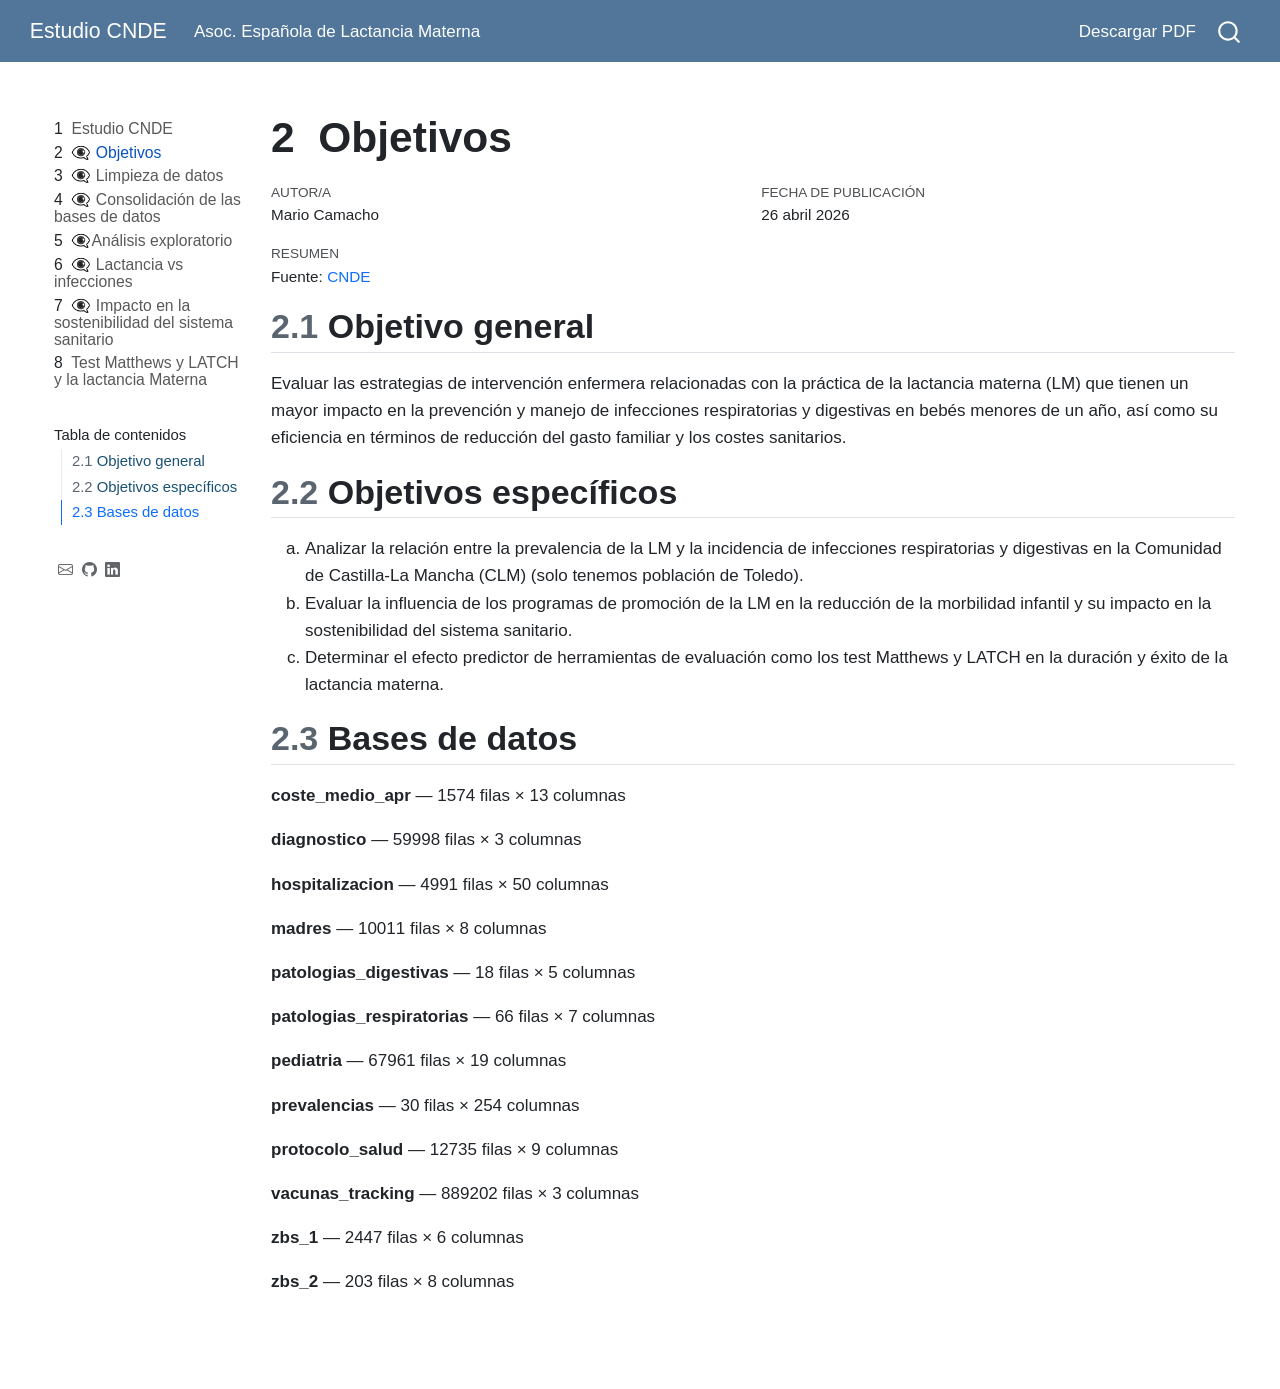
==== commit 53393ce6: "Add files via upload" ====
--- a/src/00_intro.html
+++ b/src/00_intro.html
@@ -3988,7 +3988,7 @@
     "search-submit-button-title": "Enviar",
     "search-label": "Buscar"
   }
-}</script><style type="text/css">body {font-family: 'Arial', sans-serif;line-height: 1.6;margin: 20px;}h1, h2, h3 {padding-bottom: 5px;margin-top: 20px;}h1 {font-size: 2.5em;}h2 {font-size: 2em;}h3 {font-size: 1.75em;}table {width: 100%;border-collapse: collapse;margin-bottom: 10px;background-color: #ffffff;}table, th, td {border: 1px solid #dddddd;text-align: left;padding: 5px;}th {background-color: #2E86C1;color: white;}tr:nth-child(even) {background-color: #f2f2f2;}pre, code {background-color: #f8f9fa;border: 1px solid #ced4da;padding: 1px;overflow-x: auto;font-family: 'Courier New', Courier, monospace;color: #343a40;border-radius: 5px;}.no-padding pre,.no-padding code {padding: 0 !important;}nav#TOC a {text-decoration: none;color: #1A5276;}</style>
+}</script><style type="text/css">body {font-family: 'Arial', sans-serif;line-height: 1.6;margin: 20px;}h1, h2, h3 {padding-bottom: 5px;margin-top: 20px;}h1 {font-size: 2.5em;}h2 {font-size: 2em;}h3 {font-size: 1.75em;}table {width: 100%;border-collapse: collapse;margin-bottom: 10px;background-color: #ffffff;}table, th, td {border: 1px solid #dddddd;text-align: left;padding: 5px;}th {background-color: #2E86C1;color: white;}tr:nth-child(even) {background-color: #f2f2f2;}pre, code {background-color: #f8f9fa;border: 1px solid #ced4da;padding: 1px;overflow-x: auto;font-family: 'Courier New', Courier, monospace;color: #343a40;border-radius: 5px;}.no-padding pre,.no-padding code {padding: 0 !important;}nav#TOC a {text-decoration: none;color: #1A5276;}.sidebar-navigation {padding-left: 0.5rem !important;margin-left: 0 !important;}#quarto-sidebar,.sidebar {padding-left: 0.5rem !important;}.sidebar-navigation {width: 220px;}</style>
 </head>
 <body class="nav-sidebar floating nav-fixed quarto-light">
 
@@ -4012,7 +4012,7 @@
 </ul>
 <ul class="navbar-nav navbar-nav-scroll ms-auto">
 <li class="nav-item">
-    <a class="nav-link" href="../../pdf/Estudio-CNDE.pdf"> 
+    <a class="nav-link" href="../pdf/Estudio-CNDE.pdf"> 
 <span class="menu-text">Descargar PDF</span></a>
   </li>  
 </ul>
@@ -4075,8 +4075,14 @@
 </li>
         <li class="sidebar-item">
   <div class="sidebar-item-container"> 
+  <a href="../src/03_modelos_02.html" class="sidebar-item-text sidebar-link">
+ <span class="menu-text"><span class="chapter-number">7</span>&nbsp; <span class="chapter-title">👁️‍🗨 Impacto en la sostenibilidad del sistema sanitario</span></span></a>
+  </div>
+</li>
+        <li class="sidebar-item">
+  <div class="sidebar-item-container"> 
   <a href="../src/03_modelos_03.html" class="sidebar-item-text sidebar-link">
- <span class="menu-text"><span class="chapter-number">7</span>&nbsp; <span class="chapter-title">Test Matthews y LATCH y la lactancia Materna</span></span></a>
+ <span class="menu-text"><span class="chapter-number">8</span>&nbsp; <span class="chapter-title">Test Matthews y LATCH y la lactancia Materna</span></span></a>
   </div>
 </li>
     </ul>
@@ -4148,6 +4154,7 @@
 <p><strong>patologias_digestivas</strong> — 18 filas × 5 columnas</p>
 <p><strong>patologias_respiratorias</strong> — 66 filas × 7 columnas</p>
 <p><strong>pediatria</strong> — 67961 filas × 19 columnas</p>
+<p><strong>prevalencias</strong> — 30 filas × 254 columnas</p>
 <p><strong>protocolo_salud</strong> — 12735 filas × 9 columnas</p>
 <p><strong>vacunas_tracking</strong> — 889202 filas × 3 columnas</p>
 <p><strong>zbs_1</strong> — 2447 filas × 6 columnas</p>
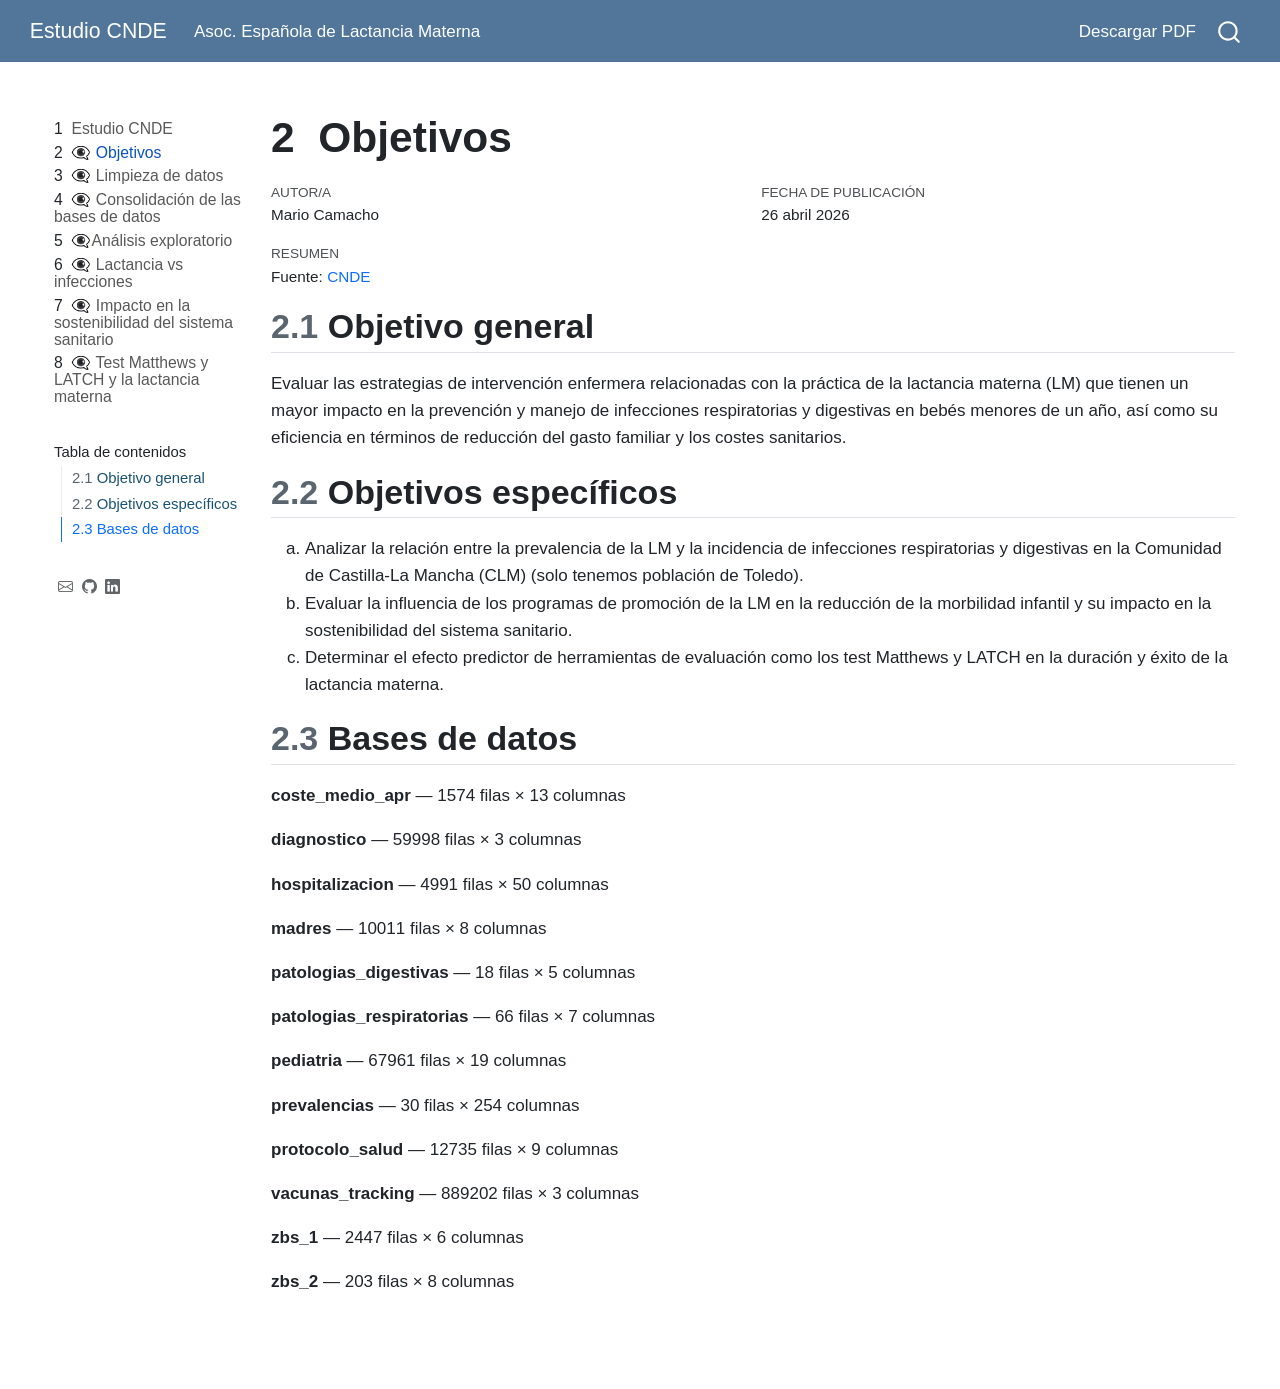
==== commit 64a0978c: "Add files via upload" ====
--- a/src/00_intro.html
+++ b/src/00_intro.html
@@ -4082,7 +4082,7 @@
         <li class="sidebar-item">
   <div class="sidebar-item-container"> 
   <a href="../src/03_modelos_03.html" class="sidebar-item-text sidebar-link">
- <span class="menu-text"><span class="chapter-number">8</span>&nbsp; <span class="chapter-title">Test Matthews y LATCH y la lactancia Materna</span></span></a>
+ <span class="menu-text"><span class="chapter-number">8</span>&nbsp; <span class="chapter-title">👁️‍🗨 Test Matthews y LATCH y la lactancia materna</span></span></a>
   </div>
 </li>
     </ul>
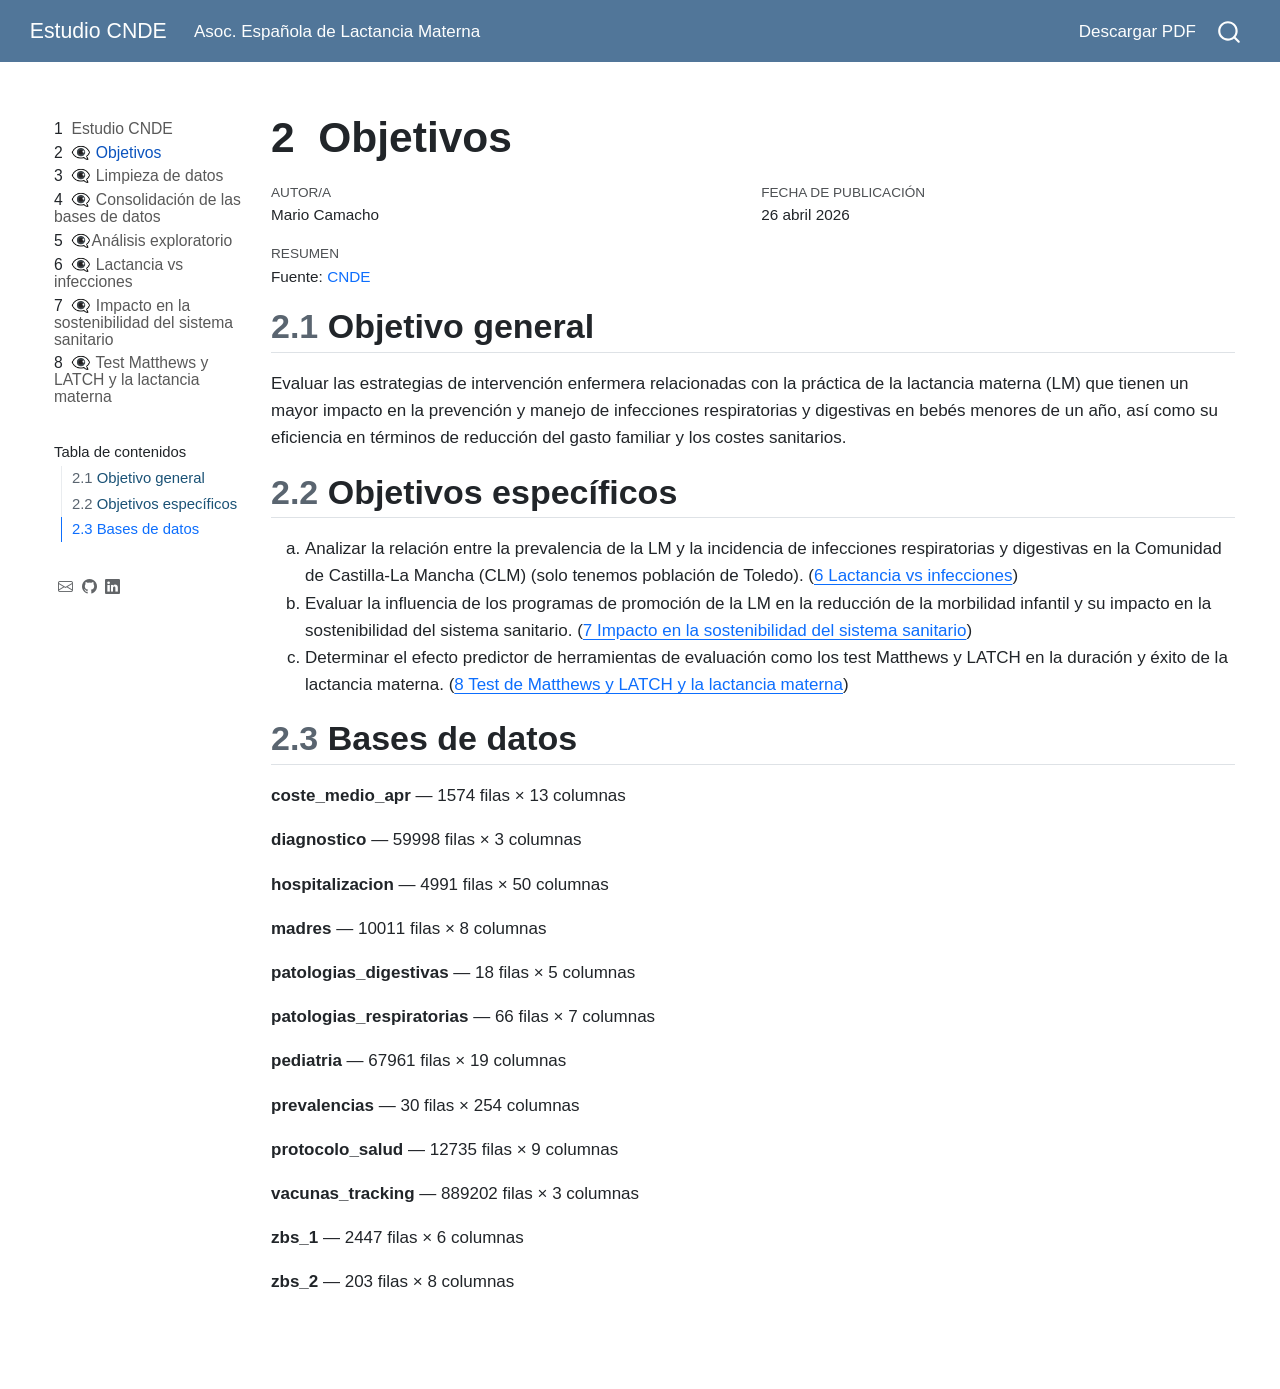
==== commit 790a1666: "Add files via upload" ====
--- a/src/00_intro.html
+++ b/src/00_intro.html
@@ -2,7 +2,7 @@
 <html xmlns="http://www.w3.org/1999/xhtml" lang="es" xml:lang="es"><head>
 <meta http-equiv="Content-Type" content="text/html; charset=UTF-8">
 <meta charset="utf-8">
-<meta name="generator" content="quarto-1.9.36">
+<meta name="generator" content="quarto-1.9.37">
 <meta name="viewport" content="width=device-width, initial-scale=1.0, user-scalable=yes">
 <meta name="author" content="Mario Camacho">
 <title>Estudio CNDE-LM, Infecciones y costes – Estudio CNDE</title>
@@ -4140,11 +4140,11 @@
 </section><section id="objetivos-específicos" class="level2" data-number="2.2"><h2 data-number="2.2" class="anchored" data-anchor-id="objetivos-específicos">
 <span class="header-section-number">2.2</span> Objetivos específicos</h2>
 <ol type="a">
-<li>Analizar la relación entre la prevalencia de la LM y la incidencia de infecciones respiratorias y digestivas en la Comunidad de Castilla-La Mancha (CLM) (solo tenemos población de Toledo).<br>
+<li>Analizar la relación entre la prevalencia de la LM y la incidencia de infecciones respiratorias y digestivas en la Comunidad de Castilla-La Mancha (CLM) (solo tenemos población de Toledo). (<a href="03_modelos_01.html">6 Lactancia vs infecciones</a>)<br>
 </li>
-<li>Evaluar la influencia de los programas de promoción de la LM en la reducción de la morbilidad infantil y su impacto en la sostenibilidad del sistema sanitario.<br>
+<li>Evaluar la influencia de los programas de promoción de la LM en la reducción de la morbilidad infantil y su impacto en la sostenibilidad del sistema sanitario. (<a href="03_modelos_02.html">7 Impacto en la sostenibilidad del sistema sanitario</a>)<br>
 </li>
-<li>Determinar el efecto predictor de herramientas de evaluación como los test Matthews y LATCH en la duración y éxito de la lactancia materna.</li>
+<li>Determinar el efecto predictor de herramientas de evaluación como los test Matthews y LATCH en la duración y éxito de la lactancia materna. (<a href="03_modelos_03.html">8 Test de Matthews y LATCH y la lactancia materna</a>)</li>
 </ol></section><section id="bases-de-datos" class="level2" data-number="2.3"><h2 data-number="2.3" class="anchored" data-anchor-id="bases-de-datos">
 <span class="header-section-number">2.3</span> Bases de datos</h2>
 <p><strong>coste_medio_apr</strong> — 1574 filas × 13 columnas</p>
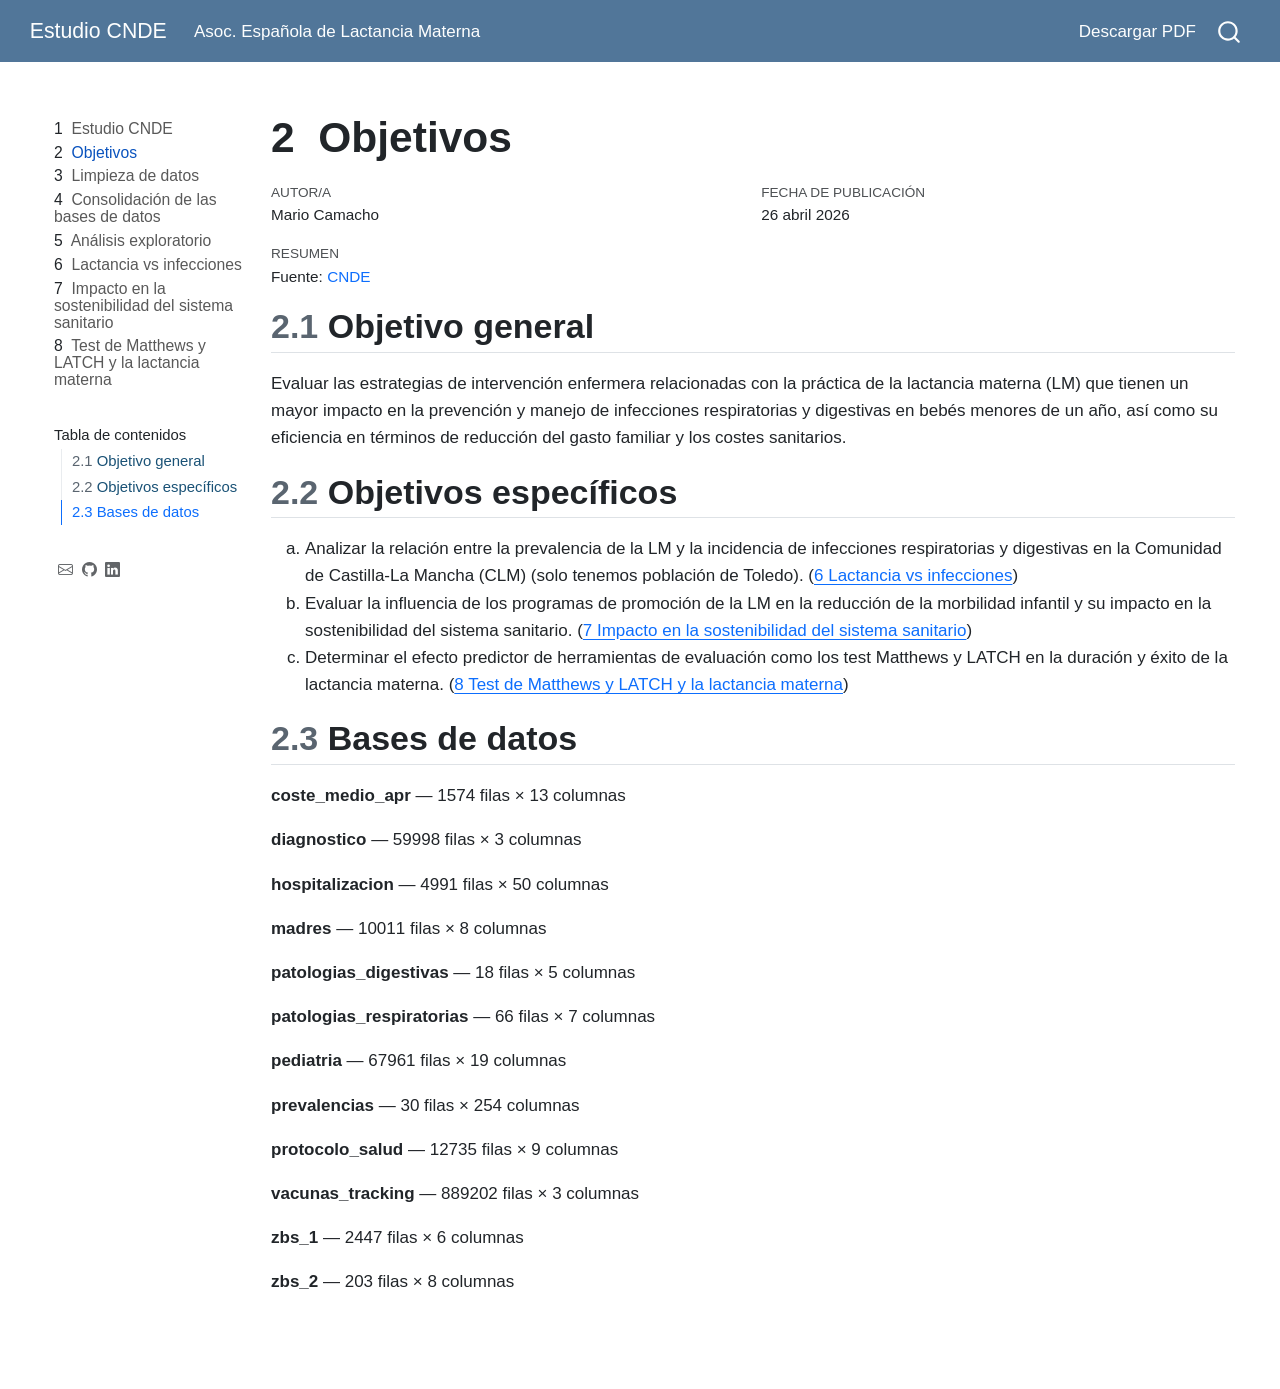
==== commit 78818fc9: "Add files via upload" ====
--- a/src/00_intro.html
+++ b/src/00_intro.html
@@ -1,10 +1,13 @@
 <!DOCTYPE html>
 <html xmlns="http://www.w3.org/1999/xhtml" lang="es" xml:lang="es"><head>
-<meta http-equiv="Content-Type" content="text/html; charset=UTF-8">
+
 <meta charset="utf-8">
 <meta name="generator" content="quarto-1.9.37">
+
 <meta name="viewport" content="width=device-width, initial-scale=1.0, user-scalable=yes">
+
 <meta name="author" content="Mario Camacho">
+
 <title>Estudio CNDE-LM, Infecciones y costes – Estudio CNDE</title>
 <style>
 
@@ -19,6 +22,7 @@
 margin: 0 0.8em 0.2em -1em;  vertical-align: middle;
 }
 </style>
+
 
 <script>const headroomChanged = new CustomEvent("quarto-hrChanged", {
   detail: {},
@@ -3962,7 +3966,8 @@
 .bi-globe-central-south-asia-fill::before { content: "\f91d"; }
 .bi-globe-europe-africa-fill::before { content: "\f91e"; }
 </style>
-<link href="data:text/css,%3Aroot%2C%5Bdata%2Dbs%2Dtheme%3Dlight%5D%7B%2D%2Dbs%2Dblue%3A%20%230d6efd%3B%2D%2Dbs%2Dindigo%3A%20%236610f2%3B%2D%2Dbs%2Dpurple%3A%20%236f42c1%3B%2D%2Dbs%2Dpink%3A%20%23d63384%3B%2D%2Dbs%2Dred%3A%20%23dc3545%3B%2D%2Dbs%2Dorange%3A%20%23fd7e14%3B%2D%2Dbs%2Dyellow%3A%20%23ffc107%3B%2D%2Dbs%2Dgreen%3A%20%23198754%3B%2D%2Dbs%2Dteal%3A%20%2320c997%3B%2D%2Dbs%2Dcyan%3A%20%230dcaf0%3B%2D%2Dbs%2Dblack%3A%20%23000%3B%2D%2Dbs%2Dwhite%3A%20%23ffffff%3B%2D%2Dbs%2Dgray%3A%20%236c757d%3B%2D%2Dbs%2Dgray%2Ddark%3A%20%23343a40%3B%2D%2Dbs%2Dgray%2D100%3A%20%23f8f9fa%3B%2D%2Dbs%2Dgray%2D200%3A%20%23e9ecef%3B%2D%2Dbs%2Dgray%2D300%3A%20%23dee2e6%3B%2D%2Dbs%2Dgray%2D400%3A%20%23ced4da%3B%2D%2Dbs%2Dgray%2D500%3A%20%23adb5bd%3B%2D%2Dbs%2Dgray%2D600%3A%20%236c757d%3B%2D%2Dbs%2Dgray%2D700%3A%20%23495057%3B%2D%2Dbs%2Dgray%2D800%3A%20%23343a40%3B%2D%2Dbs%2Dgray%2D900%3A%20%23212529%3B%2D%2Dbs%2Ddefault%3A%20%23dee2e6%3B%2D%2Dbs%2Dprimary%3A%20%230d6efd%3B%2D%2Dbs%2Dsecondary%3A%20%236c757d%3B%2D%2Dbs%2Dsuccess%3A%20%23198754%3B%2D%2Dbs%2Dinfo%3A%20%230dcaf0%3B%2D%2Dbs%2Dwarning%3A%20%23ffc107%3B%2D%2Dbs%2Ddanger%3A%20%23dc3545%3B%2D%2Dbs%2Dlight%3A%20%23f8f9fa%3B%2D%2Dbs%2Ddark%3A%20%23212529%3B%2D%2Dbs%2Ddefault%2Drgb%3A%20222%2C%20226%2C%20230%3B%2D%2Dbs%2Dprimary%2Drgb%3A%2013%2C%20110%2C%20253%3B%2D%2Dbs%2Dsecondary%2Drgb%3A%20108%2C%20117%2C%20125%3B%2D%2Dbs%2Dsuccess%2Drgb%3A%2025%2C%20135%2C%2084%3B%2D%2Dbs%2Dinfo%2Drgb%3A%2013%2C%20202%2C%20240%3B%2D%2Dbs%2Dwarning%2Drgb%3A%20255%2C%20193%2C%207%3B%2D%2Dbs%2Ddanger%2Drgb%3A%20220%2C%2053%2C%2069%3B%2D%2Dbs%2Dlight%2Drgb%3A%20248%2C%20249%2C%20250%3B%2D%2Dbs%2Ddark%2Drgb%3A%2033%2C%2037%2C%2041%3B%2D%2Dbs%2Dprimary%2Dtext%2Demphasis%3A%20rgb%285%2E2%2C%2044%2C%20101%2E2%29%3B%2D%2Dbs%2Dsecondary%2Dtext%2Demphasis%3A%20rgb%2843%2E2%2C%2046%2E8%2C%2050%29%3B%2D%2Dbs%2Dsuccess%2Dtext%2Demphasis%3A%20rgb%2810%2C%2054%2C%2033%2E6%29%3B%2D%2Dbs%2Dinfo%2Dtext%2Demphasis%3A%20rgb%285%2E2%2C%2080%2E8%2C%2096%29%3B%2D%2Dbs%2Dwarning%2Dtext%2Demphasis%3A%20rgb%28102%2C%2077%2E2%2C%202%2E8%29%3B%2D%2Dbs%2Ddanger%2Dtext%2Demphasis%3A%20rgb%2888%2C%2021%2E2%2C%2027%2E6%29%3B%2D%2Dbs%2Dlight%2Dtext%2Demphasis%3A%20%23495057%3B%2D%2Dbs%2Ddark%2Dtext%2Demphasis%3A%20%23495057%3B%2D%2Dbs%2Dprimary%2Dbg%2Dsubtle%3A%20rgb%28206%2E6%2C%20226%2C%20254%2E6%29%3B%2D%2Dbs%2Dsecondary%2Dbg%2Dsubtle%3A%20rgb%28225%2E6%2C%20227%2E4%2C%20229%29%3B%2D%2Dbs%2Dsuccess%2Dbg%2Dsubtle%3A%20rgb%28209%2C%20231%2C%20220%2E8%29%3B%2D%2Dbs%2Dinfo%2Dbg%2Dsubtle%3A%20rgb%28206%2E6%2C%20244%2E4%2C%20252%29%3B%2D%2Dbs%2Dwarning%2Dbg%2Dsubtle%3A%20rgb%28255%2C%20242%2E6%2C%20205%2E4%29%3B%2D%2Dbs%2Ddanger%2Dbg%2Dsubtle%3A%20rgb%28248%2C%20214%2E6%2C%20217%2E8%29%3B%2D%2Dbs%2Dlight%2Dbg%2Dsubtle%3A%20rgb%28251%2E5%2C%20252%2C%20252%2E5%29%3B%2D%2Dbs%2Ddark%2Dbg%2Dsubtle%3A%20%23ced4da%3B%2D%2Dbs%2Dprimary%2Dborder%2Dsubtle%3A%20rgb%28158%2E2%2C%20197%2C%20254%2E2%29%3B%2D%2Dbs%2Dsecondary%2Dborder%2Dsubtle%3A%20rgb%28196%2E2%2C%20199%2E8%2C%20203%29%3B%2D%2Dbs%2Dsuccess%2Dborder%2Dsubtle%3A%20rgb%28163%2C%20207%2C%20186%2E6%29%3B%2D%2Dbs%2Dinfo%2Dborder%2Dsubtle%3A%20rgb%28158%2E2%2C%20233%2E8%2C%20249%29%3B%2D%2Dbs%2Dwarning%2Dborder%2Dsubtle%3A%20rgb%28255%2C%20230%2E2%2C%20155%2E8%29%3B%2D%2Dbs%2Ddanger%2Dborder%2Dsubtle%3A%20rgb%28241%2C%20174%2E2%2C%20180%2E6%29%3B%2D%2Dbs%2Dlight%2Dborder%2Dsubtle%3A%20%23e9ecef%3B%2D%2Dbs%2Ddark%2Dborder%2Dsubtle%3A%20%23adb5bd%3B%2D%2Dbs%2Dwhite%2Drgb%3A%20255%2C%20255%2C%20255%3B%2D%2Dbs%2Dblack%2Drgb%3A%200%2C%200%2C%200%3B%2D%2Dbs%2Dfont%2Dsans%2Dserif%3A%20system%2Dui%2C%20%2Dapple%2Dsystem%2C%20%22Segoe%20UI%22%2C%20Roboto%2C%20%22Helvetica%20Neue%22%2C%20%22Noto%20Sans%22%2C%20%22Liberation%20Sans%22%2C%20Arial%2C%20sans%2Dserif%2C%20%22Apple%20Color%20Emoji%22%2C%20%22Segoe%20UI%20Emoji%22%2C%20%22Segoe%20UI%20Symbol%22%2C%20%22Noto%20Color%20Emoji%22%3B%2D%2Dbs%2Dfont%2Dmonospace%3A%20SFMono%2DRegular%2C%20Menlo%2C%20Monaco%2C%20Consolas%2C%20%22Liberation%20Mono%22%2C%20%22Courier%20New%22%2C%20monospace%3B%2D%2Dbs%2Dgradient%3A%20linear%2Dgradient%28180deg%2C%20rgba%28255%2C%20255%2C%20255%2C%200%2E15%29%2C%20rgba%28255%2C%20255%2C%20255%2C%200%29%29%3B%2D%2Dbs%2Droot%2Dfont%2Dsize%3A%2017px%3B%2D%2Dbs%2Dbody%2Dfont%2Dfamily%3A%20system%2Dui%2C%20%2Dapple%2Dsystem%2C%20%22Segoe%20UI%22%2C%20Roboto%2C%20%22Helvetica%20Neue%22%2C%20%22Noto%20Sans%22%2C%20%22Liberation%20Sans%22%2C%20Arial%2C%20sans%2Dserif%2C%20%22Apple%20Color%20Emoji%22%2C%20%22Segoe%20UI%20Emoji%22%2C%20%22Segoe%20UI%20Symbol%22%2C%20%22Noto%20Color%20Emoji%22%3B%2D%2Dbs%2Dbody%2Dfont%2Dsize%3A1rem%3B%2D%2Dbs%2Dbody%2Dfont%2Dweight%3A%20400%3B%2D%2Dbs%2Dbody%2Dline%2Dheight%3A%201%2E5%3B%2D%2Dbs%2Dbody%2Dcolor%3A%20%23212529%3B%2D%2Dbs%2Dbody%2Dcolor%2Drgb%3A%2033%2C%2037%2C%2041%3B%2D%2Dbs%2Dbody%2Dbg%3A%20%23ffffff%3B%2D%2Dbs%2Dbody%2Dbg%2Drgb%3A%20255%2C%20255%2C%20255%3B%2D%2Dbs%2Demphasis%2Dcolor%3A%20%23000%3B%2D%2Dbs%2Demphasis%2Dcolor%2Drgb%3A%200%2C%200%2C%200%3B%2D%2Dbs%2Dsecondary%2Dcolor%3A%20rgba%2833%2C%2037%2C%2041%2C%200%2E75%29%3B%2D%2Dbs%2Dsecondary%2Dcolor%2Drgb%3A%2033%2C%2037%2C%2041%3B%2D%2Dbs%2Dsecondary%2Dbg%3A%20%23e9ecef%3B%2D%2Dbs%2Dsecondary%2Dbg%2Drgb%3A%20233%2C%20236%2C%20239%3B%2D%2Dbs%2Dtertiary%2Dcolor%3A%20rgba%2833%2C%2037%2C%2041%2C%200%2E5%29%3B%2D%2Dbs%2Dtertiary%2Dcolor%2Drgb%3A%2033%2C%2037%2C%2041%3B%2D%2Dbs%2Dtertiary%2Dbg%3A%20%23f8f9fa%3B%2D%2Dbs%2Dtertiary%2Dbg%2Drgb%3A%20248%2C%20249%2C%20250%3B%2D%2Dbs%2Dheading%2Dcolor%3A%20inherit%3B%2D%2Dbs%2Dlink%2Dcolor%3A%20%230d6efd%3B%2D%2Dbs%2Dlink%2Dcolor%2Drgb%3A%2013%2C%20110%2C%20253%3B%2D%2Dbs%2Dlink%2Ddecoration%3A%20underline%3B%2D%2Dbs%2Dlink%2Dhover%2Dcolor%3A%20rgb%2810%2E4%2C%2088%2C%20202%2E4%29%3B%2D%2Dbs%2Dlink%2Dhover%2Dcolor%2Drgb%3A%2010%2C%2088%2C%20202%3B%2D%2Dbs%2Dcode%2Dcolor%3A%20%237d12ba%3B%2D%2Dbs%2Dhighlight%2Dbg%3A%20rgb%28255%2C%20242%2E6%2C%20205%2E4%29%3B%2D%2Dbs%2Dborder%2Dwidth%3A%201px%3B%2D%2Dbs%2Dborder%2Dstyle%3A%20solid%3B%2D%2Dbs%2Dborder%2Dcolor%3A%20%23dee2e6%3B%2D%2Dbs%2Dborder%2Dcolor%2Dtranslucent%3A%20rgba%280%2C%200%2C%200%2C%200%2E175%29%3B%2D%2Dbs%2Dborder%2Dradius%3A%200%2E25rem%3B%2D%2Dbs%2Dborder%2Dradius%2Dsm%3A%200%2E2em%3B%2D%2Dbs%2Dborder%2Dradius%2Dlg%3A%200%2E5rem%3B%2D%2Dbs%2Dborder%2Dradius%2Dxl%3A%201rem%3B%2D%2Dbs%2Dborder%2Dradius%2Dxxl%3A%202rem%3B%2D%2Dbs%2Dborder%2Dradius%2D2xl%3A%20var%28%2D%2Dbs%2Dborder%2Dradius%2Dxxl%29%3B%2D%2Dbs%2Dborder%2Dradius%2Dpill%3A%2050rem%3B%2D%2Dbs%2Dbox%2Dshadow%3A%200%200%2E5rem%201rem%20rgba%280%2C%200%2C%200%2C%200%2E15%29%3B%2D%2Dbs%2Dbox%2Dshadow%2Dsm%3A%200%200%2E125rem%200%2E25rem%20rgba%280%2C%200%2C%200%2C%200%2E075%29%3B%2D%2Dbs%2Dbox%2Dshadow%2Dlg%3A%200%201rem%203rem%20rgba%280%2C%200%2C%200%2C%200%2E175%29%3B%2D%2Dbs%2Dbox%2Dshadow%2Dinset%3A%20inset%200%201px%202px%20rgba%280%2C%200%2C%200%2C%200%2E075%29%3B%2D%2Dbs%2Dfocus%2Dring%2Dwidth%3A%200%2E25rem%3B%2D%2Dbs%2Dfocus%2Dring%2Dopacity%3A%200%2E25%3B%2D%2Dbs%2Dfocus%2Dring%2Dcolor%3A%20rgba%2813%2C%20110%2C%20253%2C%200%2E25%29%3B%2D%2Dbs%2Dform%2Dvalid%2Dcolor%3A%20%23198754%3B%2D%2Dbs%2Dform%2Dvalid%2Dborder%2Dcolor%3A%20%23198754%3B%2D%2Dbs%2Dform%2Dinvalid%2Dcolor%3A%20%23dc3545%3B%2D%2Dbs%2Dform%2Dinvalid%2Dborder%2Dcolor%3A%20%23dc3545%7D%5Bdata%2Dbs%2Dtheme%3Ddark%5D%7Bcolor%2Dscheme%3Adark%3B%2D%2Dbs%2Dbody%2Dcolor%3A%20%23dee2e6%3B%2D%2Dbs%2Dbody%2Dcolor%2Drgb%3A%20222%2C%20226%2C%20230%3B%2D%2Dbs%2Dbody%2Dbg%3A%20%23212529%3B%2D%2Dbs%2Dbody%2Dbg%2Drgb%3A%2033%2C%2037%2C%2041%3B%2D%2Dbs%2Demphasis%2Dcolor%3A%20%23ffffff%3B%2D%2Dbs%2Demphasis%2Dcolor%2Drgb%3A%20255%2C%20255%2C%20255%3B%2D%2Dbs%2Dsecondary%2Dcolor%3A%20rgba%28222%2C%20226%2C%20230%2C%200%2E75%29%3B%2D%2Dbs%2Dsecondary%2Dcolor%2Drgb%3A%20222%2C%20226%2C%20230%3B%2D%2Dbs%2Dsecondary%2Dbg%3A%20%23343a40%3B%2D%2Dbs%2Dsecondary%2Dbg%2Drgb%3A%2052%2C%2058%2C%2064%3B%2D%2Dbs%2Dtertiary%2Dcolor%3A%20rgba%28222%2C%20226%2C%20230%2C%200%2E5%29%3B%2D%2Dbs%2Dtertiary%2Dcolor%2Drgb%3A%20222%2C%20226%2C%20230%3B%2D%2Dbs%2Dtertiary%2Dbg%3A%20rgb%2842%2E5%2C%2047%2E5%2C%2052%2E5%29%3B%2D%2Dbs%2Dtertiary%2Dbg%2Drgb%3A%2043%2C%2048%2C%2053%3B%2D%2Dbs%2Dprimary%2Dtext%2Demphasis%3A%20rgb%28109%2E8%2C%20168%2C%20253%2E8%29%3B%2D%2Dbs%2Dsecondary%2Dtext%2Demphasis%3A%20rgb%28166%2E8%2C%20172%2E2%2C%20177%29%3B%2D%2Dbs%2Dsucces